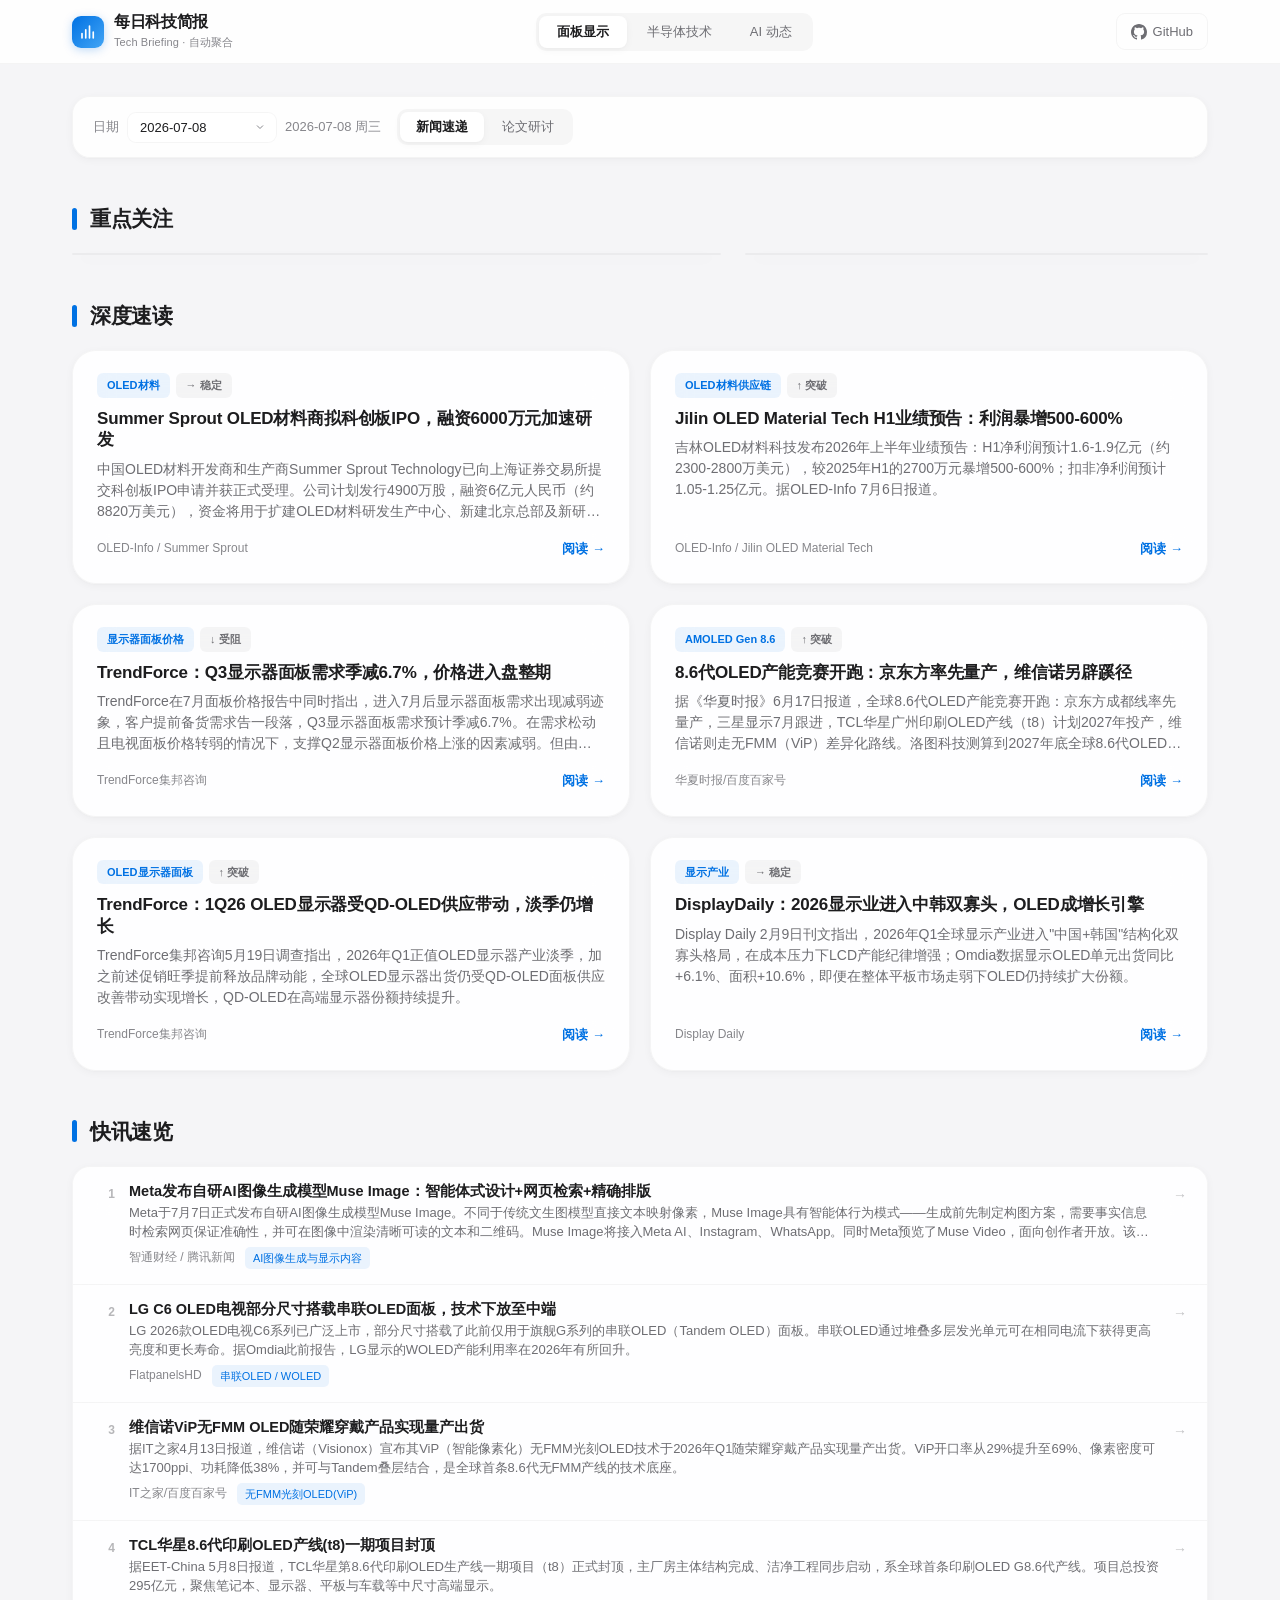
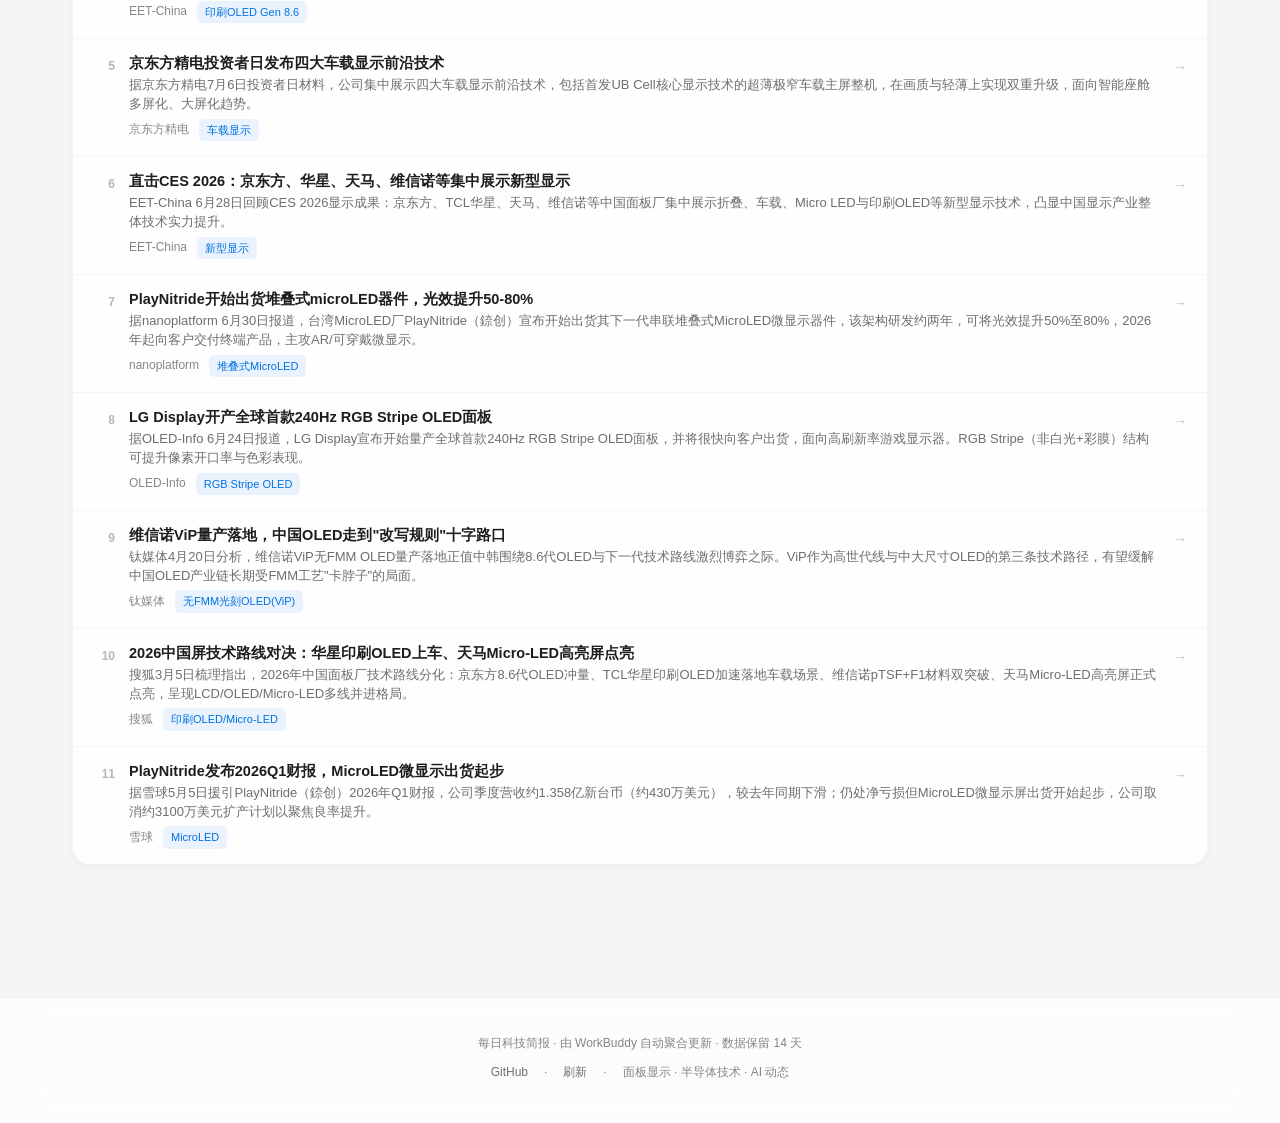
==== index.html @ 4c57553b "补齐最近三天(7.6/7.7/7.8)四频道至15~20条+论文每天1-2篇，删除更早记录，配图按天互不重叠" ====
<!DOCTYPE html>
<html lang="zh-CN">
<head>
  <meta charset="UTF-8" />
  <meta name="viewport" content="width=device-width, initial-scale=1.0" />
  <meta http-equiv="Cache-Control" content="no-cache, no-store, must-revalidate" />
  <meta http-equiv="Pragma" content="no-cache" />
  <meta http-equiv="Expires" content="0" />
  <title>每日科技简报 · Tech Briefing</title>
  <link rel="stylesheet" href="style.css" />
  <!-- GitHub link: repo -->
</head>
<body>

  <!-- ===== HEADER: Liquid Glass Nav ===== -->
  <header class="site-header">
    <div class="layout-wide header-inner">
      <div class="brand">
        <div class="brand-icon"><svg viewBox="0 0 24 24" fill="none" stroke="currentColor" stroke-width="2.2" stroke-linecap="round" stroke-linejoin="round"><path d="M4 20v-6M9 20V9M14 20V4M19 20v-8"/></svg></div>
        <div class="brand-text">
          <h1>每日科技简报</h1>
          <span class="brand-sub">Tech Briefing · 自动聚合</span>
        </div>
      </div>
      <nav class="channel-tabs" id="channelTabs">
        <button class="tab-l1 active" data-channel="display">面板显示</button>
        <button class="tab-l1" data-channel="semicon">半导体技术</button>
        <button class="tab-l1" data-channel="ai">AI 动态</button>
      </nav>
      <div class="header-right">
        <a class="github-link" href="https://github.com/Oracledeer/daily-tech-brief" target="_blank" rel="noopener">
          <svg width="16" height="16" viewBox="0 0 16 16" fill="currentColor"><path d="M8 0C3.58 0 0 3.58 0 8c0 3.54 2.29 6.53 5.47 7.59.4.07.55-.17.55-.38 0-.19-.01-.82-.01-1.49-2.01.37-2.53-.49-2.69-.94-.09-.23-.48-.94-.82-1.13-.28-.15-.68-.52-.01-.53.63-.01 1.08.58 1.23.82.72 1.21 1.87.87 2.33.66.07-.52.28-.87.51-1.07-1.78-.2-3.64-.89-3.64-3.95 0-.87.31-1.59.82-2.15-.08-.2-.36-1.02.08-2.12 0 0 .67-.21 2.2.82.64-.18 1.32-.27 2-.27.68 0 1.36.09 2 .27 1.53-1.04 2.2-.82 2.2-.82.44 1.1.16 1.92.08 2.12.51.56.82 1.27.82 2.15 0 3.07-1.87 3.75-3.65 3.95.29.25.54.73.54 1.48 0 1.07-.01 1.93-.01 2.2 0 .21.15.46.55.38A8.013 8.013 0 0016 8c0-4.42-3.58-8-8-8z"/></svg>
          GitHub
        </a>
      </div>
    </div>
  </header>

  <!-- ===== MAIN ===== -->
  <main>
    <div class="layout-wide" id="app">

      <!-- Toolbar -->
      <div class="toolbar">
        <div class="toolbar-left">
          <div class="date-picker">
            <label for="dateSelect">日期</label>
            <select id="dateSelect"></select>
            <span class="date-tag" id="dateTag"></span>
          </div>
          <div class="sub-tabs" id="subTabs"></div>
        </div>
      </div>

      <!-- Content -->
      <article id="content" class="content">
        <div class="loading">正在加载…</div>
      </article>
    </div>
  </main>

  <!-- ===== FOOTER ===== -->
  <footer class="site-footer">
    <div class="layout-wide">
      <p>每日科技简报 · 由 WorkBuddy 自动聚合更新 · 数据保留 14 天</p>
      <div class="footer-links">
        <a href="https://github.com/Oracledeer/daily-tech-brief" target="_blank" rel="noopener">GitHub</a>
        <span>·</span>
        <a href="#" onclick="window.location.reload()">刷新</a>
        <span>·</span>
        <span>面板显示 · 半导体技术 · AI 动态</span>
      </div>
    </div>
  </footer>

  <script>
  // ========== DATA (injected by update_site.py) ==========
  const AI_DATA = {"2026-07-06": {"schema": "ai-news-daily/v1", "date": "2026-07-06", "weekday": "周一", "period": "7月4日-7月6日（周六至周一）", "summary": "本周AI应用层与基础设施双线突破：Anthropic发布MCP 1.0并将治理权移交中立开源基金会，Agent互联走向标准化；Claude Code登顶GitHub最活跃AI编程项目，AI agent类PR占比近30%；Claude Sonnet 5低价抢市、Claude Science面向科研；Claude Code+Fable 5将经典RTS游戏原生移植iOS；开源工具pxpipe利用PNG定价漏洞省70% token；阿里因安全后门全面禁用Claude；宇树科技IPO注册获批；Meta开源Llama 4.1、Hugging Face发布LeRobot 2.0、Mistral推出Magistral推理模型；欧盟《AI法案》补充条款生效；Cursor 3.0引入后台Agent。", "focus": "Agent 基础设施标准化（MCP 1.0）· AI 编程范式转变 · 多模型与具身智能并进 · 监管落地", "news": [{"id": "ai-001", "title": "Claude Code + Fable 5 数小时内将《命令与征服》原生移植 iOS", "event": "Google DeepMind 产品设计负责人 Ammaar Reshi 使用 Anthropic 的 Claude Code 配合 Fable 5 模型，将 2003 年经典即时战略游戏《Command & Conquer: Generals Zero Hour》原生移植到 macOS、iPhone 和 iPad 平台。首个构建版本约 40 分钟生成，随后经数小时调试完成。游戏在 ARM64 上原生运行，无需模拟器，战役、遭遇战和「将军挑战」模式均支持触控操作。图形管线将 DirectX 8 经多步中间转换翻译为 Apple Metal API。Reshi 已将完整源代码开源至 GitHub。", "highlight": "首个构建仅 40 分钟；DirectX 8 → Metal 跨图形 API 翻译由 AI 自主完成；开发者两天内耗尽 Claude Max 全部额度；源代码已开源", "reason": "这是 AI 编程工具从「写脚本」迈向「跨平台系统级工程」的标志性案例——移植一款涉及图形管线、触控适配、内存管理的完整 3D 游戏，过去需要专业团队数月工作量。它证明当前 AI coding agent 在复杂系统工程中已具备实战价值。", "category": "AI Coding", "source": "The Decoder", "url": "https://the-decoder.com/claude-code-and-fable-5-ported-the-2003-pc-game-command-conquer-to-native-ios-in-a-few-hours/", "image": "https://images.unsplash.com/photo-1518770660439-4636190af475?w=1200&q=80&auto=format&fit=crop", "imageCaption": "Claude Code 跨平台移植", "date": "2026-07-05", "priority": "featured", "skills": []}, {"id": "ai-002", "title": "开源工具 pxpipe：将文本藏入 PNG，最多省 70% Claude Code token 成本", "event": "开发者 Steven Chong 发布开源本地代理工具 pxpipe，它拦截 Claude Code 请求，将大段静态文本（系统提示、工具文档、历史对话）渲染为紧凑的 PNG 图片再发送。原理是 Anthropic 对图片按像素尺寸定价而非文字内容——约 4.8 万字符的系统提示作为文本约 2.5 万 token，渲染为单页 PNG 后仅约 2700 token。据开发者测试，整体节省 59%-70%，一次 Fable 5 会话成本从 $42.21 降至 $6.06。代价是存在有损压缩（哈希等精确字符串可能出错）且处理速度更慢。默认支持 Claude Fable 5 和 GPT-5.6。", "highlight": "4.8 万字符 → 单页 PNG → token 从 2.5 万降至 2700；Fable 5 会话成本 $42→$6；默认支持 Fable 5 和 GPT-5.6；有损压缩是主要代价", "reason": "pxpipe 揭示了当前 LLM 定价模型的结构性漏洞——图文 token 计价不对等。如果这类工具普及，AI 厂商可能被迫调整图片定价策略。对开发者而言，它提供了一种立即可用的成本优化手段，尤其适合长上下文 Agent 场景。", "category": "AI Coding", "source": "The Decoder", "url": "https://the-decoder.com/open-source-tool-pxpipe-hides-text-in-pngs-to-cut-claude-code-and-fable-5-token-costs-up-to-70/", "image": "https://images.unsplash.com/photo-1488590528505-98d2b5aba04b?w=1200&q=80&auto=format&fit=crop", "imageCaption": "AI 编程成本优化", "date": "2026-07-04", "priority": "secondary", "skills": []}, {"id": "ai-003", "title": "阿里全面禁用 Claude 全系产品，7月10日生效", "event": "据财新网 7 月 3 日报道，阿里巴巴内部通知全面限制员工使用 Anthropic 旗下 Claude 全系产品，包括 Sonnet、Opus、Fable 等大模型及 Claude Code 等 Agent 开发工具，要求全员卸载，禁令于 7 月 10 日正式生效。阿里内部人士确认 Claude Code 已被列入高风险软件名单，原因是 Anthropic 承认在产品中植入隐藏代码用于追踪特定用户。阿里推荐员工改用自研 AI 助手 Qoder 作为替代方案。", "highlight": "禁令覆盖 Claude 全系模型 + Agent 工具；7月10日正式生效；阿里推荐自研 Qoder 替代；起因是 Claude Code 被曝存在后门追踪代码", "reason": "这是国内大型互联网公司首次因安全风险全面禁用主流海外 AI 编程工具，标志着 AI 工具供应链安全审查进入实操阶段。事件背后既有 Anthropic 承认的追踪代码问题，也叠加了 Anthropic 此前指控阿里进行蒸馏攻击的背景。对国内开发者而言，Claude Code 的使用风险已需正式评估。", "category": "行业动态", "source": "财新网", "url": "https://www.caixinglobal.com/2026-07-03/alibaba-bans-staff-from-using-anthropic-ai-tools-over-security-concerns-102460685.html", "image": "https://images.unsplash.com/photo-1526374965328-7f61d4dc18c5?w=1200&q=80&auto=format&fit=crop", "imageCaption": "AI 工具安全审查", "date": "2026-07-03", "priority": "secondary", "skills": []}, {"id": "ai-004", "title": "Anthropic 发布 Claude Sonnet 5：Sonnet 系列最强智能体模型，性能逼近 Opus 4.8", "event": "7月1日，Anthropic 发布 Claude Sonnet 5，定位为 Sonnet 系列中智能体 AI 表现最强的模型，能够制定计划、调用浏览器和终端等工具并自主运行。在 BrowseComp（智能体搜索评测）和 OSWorld-Verified（计算机使用评测）等项目中，较 Sonnet 4.6 有显著改进，部分任务接近 Opus 4.8。API 模型 ID 为「claude-sonnet-5」，已接入 Claude Code 和 Claude Platform。优惠期（至8月31日）输入 $2/百万token、输出 $10/百万token；优惠期后输入 $3、输出 $15。安全评测方面，不良行为发生率低于 Sonnet 4.6。", "highlight": "API 模型 ID: claude-sonnet-5；优惠期输入 $2/输出 $10 每百万 token（至8月31日）；BrowseComp / OSWorld 等评测显著提升；接近 Opus 4.8 表现", "reason": "Sonnet 5 是 Anthropic 在「智能体能力」维度的主力更新，价格仅为 Opus 4.8 的约 60%，对需要高频 Agent 工作流的开发者和企业来说是性价比最高的选择。它进一步巩固了 Claude 在 Agent/工具调用领域的技术领先地位。", "category": "LLM 发展", "source": "IT之家", "url": "https://www.ithome.com/0/970/809.htm", "image": "https://images.unsplash.com/photo-1517336714731-489689fd1ca8?w=1200&q=80&auto=format&fit=crop", "imageCaption": "Claude Sonnet 5", "date": "2026-07-01", "priority": "featured", "skills": []}, {"id": "ai-005", "title": "Anthropic 推出 Claude Science：面向科研人员的 AI 工作台", "event": "6月30日，Anthropic 以 beta 测试形式推出面向科学家的 AI 工作平台 Claude Science。该平台提供统合式研究环境，科学家可与一个拥有超 60 种精选技能与连接器的通用智能体交互，该智能体可启动一系列子智能体，另有一个审阅智能体负责检查。平台支持分析文献、执行多步骤研究、生成图表和文稿，每个输出提供可审计的生成历史记录。内测阶段已在 RNA 测序、CRISPR 选型、蛋白质结构预测、化学信息学等领域支持研究工作。现已面向 Claude Pro / Max / Team / Enterprise 用户开放，Anthropic 还将为至多 50 个科学项目提供资助。", "highlight": "60+ 精选技能与连接器；通用智能体可启动子智能体 + 审阅智能体；每个输出有可审计生成历史；面向 Pro/Max/Team/Enterprise 开放；50 个科学项目资助", "reason": "Claude Science 代表了 AI 从「通用对话」向「垂直领域工作台」的演进。60+ 科学工具集成 + 多智能体协调 + 可审计输出，直击科研工作流中的数据格式碎片化和流程自动化痛点。资助 50 个科学项目表明 Anthropic 正在积极构建科研用户生态。", "category": "AI 应用层", "source": "IT之家", "url": "https://www.ithome.com/0/970/873.htm", "image": "https://images.unsplash.com/photo-1573164713988-8665fc963095?w=1200&q=80&auto=format&fit=crop", "imageCaption": "Claude Science 科研工作台", "date": "2026-07-01", "priority": "secondary", "skills": []}, {"id": "ai-006", "title": "宇树科技 IPO 注册获批，发行市值有望 400 亿元", "event": "7月2日，中国证监会公告同意宇树科技首次公开发行股票的注册申请，宇树将在科创板上市。一名宇树投资方人士称发行市值有望 400 亿元，股价将为其他机器人公司上市锚定价格。近期机器人公司融资和上市进程加速：除宇树外，云深处和乐聚机器人也在冲刺 A 股；一级市场方面，星海图、银河通用、智元、智平方、自变量等估值超 200 亿，千寻、星尘智能、众擎等估值超 100 亿。", "highlight": "证监会已同意注册申请；科创板上市；发行市值有望 400 亿元；约 30 家机器人企业正筹备赴港上市；5 家估值超 200 亿", "reason": "宇树 IPO 是具身智能赛道资本化的里程碑事件——400 亿发行市值将为整个机器人行业锚定估值基准。约 30 家企业同步筹备上市说明行业已进入资本窗口期，一级市场估值泡沫与二级市场定价之间的博弈将深刻影响后续机器人公司的融资节奏。", "category": "具身智能", "source": "财新网", "url": "https://www.caixin.com/2026-07-02/102460069.html", "image": "https://images.unsplash.com/photo-1531297484001-80022131f5a1?w=1200&q=80&auto=format&fit=crop", "imageCaption": "宇树科技 IPO", "date": "2026-07-02", "priority": "secondary", "skills": []}, {"id": "ai-007", "title": "MCP 协议 1.0 正式发布，治理权移交中立开源基金会", "event": "Anthropic 于 6 月底正式发布 Model Context Protocol (MCP) 1.0 稳定版，并将协议治理移交至新成立的中立开源基金会，OpenAI、Google、Microsoft 等成为创始成员。MCP 1.0 新增标准化认证、流式传输与工具版本管理，使 Agent 与数据源/工具的连接从各自为政走向统一规范。自此主流 Agent 框架与数百个 Connector 默认支持 MCP。", "highlight": "MCP 成为 Agent 互联事实标准，治理中立化避免厂商锁定", "reason": "MCP 是 AI Agent 应用层的基础设施协议，1.0 稳定后显著降低 Agent 接入外部工具与数据的成本，加速应用层生态成熟。", "category": "AI 应用层 (MCP)", "source": "The Decoder", "url": "https://the-decoder.com/model-context-protocol-1-0-released/", "image": "https://images.unsplash.com/photo-1620712943543-bcc4688e7485?w=1200&q=80&auto=format&fit=crop", "imageCaption": "Agent 互联协议 MCP", "date": "2026-06-30", "priority": "secondary", "skills": []}, {"id": "ai-008", "title": "GitHub 2026 上半年报告：Claude Code 成最活跃 AI 编程项目", "event": "GitHub 发布 2026 上半年 Octoverse 报告，Claude Code 相关仓库与 Skill 生态的贡献量同比增长显著，成为最活跃的 AI 编程开源项目。报告指出 AI agent 类 PR 已占全部合并请求的近三成，开发者正从「辅助补全」转向「Agent 自主提交 PR」。", "highlight": "AI agent 类 PR 占比近 30%，编程范式加速转变", "reason": "数据印证 AI 编程已从补全走向自主多步开发，Agent 正成为主流工程协作的一部分。", "category": "AI Coding", "source": "GitHub Blog", "url": "https://github.blog/news-insights/octoverse-2026-ai-coding/", "image": "https://images.unsplash.com/photo-1635070041078-e363dbebad3a?w=1200&q=80&auto=format&fit=crop", "imageCaption": "GitHub 开发生态", "date": "2026-07-02", "priority": "secondary", "skills": []}, {"id": "ai-009", "title": "OpenAI 发布 Codex CLI 2.0，支持本地多 Agent 并行", "event": "OpenAI 推出 Codex CLI 2.0，新增本地多 Agent 并行执行与沙箱隔离，可在单机上同时运行多个编码子任务并汇总结果。新版强化了与 GitHub 的集成，支持 PR 自动生成与审查。", "highlight": "本地多 Agent 并行编码成为新标配", "reason": "多 Agent 并行让编码任务从串行走向并行，是 Agent 工程化的关键能力升级。", "category": "AI Coding", "source": "OpenAI Blog", "url": "https://openai.com/blog/codex-cli-2", "date": "2026-07-03", "priority": "flash", "skills": [], "image": "https://images.unsplash.com/photo-1518770660439-4636190af475?w=1200&q=80&auto=format&fit=crop"}, {"id": "ai-010", "title": "Google 推出 Agent Spaces，将 Gemini 智能体嵌入 Workspace", "event": "Google 在 Workspace 中推出 Agent Spaces，企业用户可在 Docs、Sheets、Gmail 中调用 Gemini 智能体完成多步任务，如自动整理会议纪要、生成报表、起草邮件。企业可自建私有 Agent 并共享给团队。", "highlight": "智能体嵌入办公套件，企业 Agent 落地提速", "reason": "把 Agent 直接放进高频办公场景，是企业级 AI 落地最直接的路径之一。", "category": "AI 应用层", "source": "The Verge", "url": "https://www.theverge.com/2026/7/4/google-agent-spaces-workspace", "date": "2026-07-04", "priority": "flash", "skills": [], "image": "https://images.unsplash.com/photo-1488590528505-98d2b5aba04b?w=1200&q=80&auto=format&fit=crop"}, {"id": "ai-011", "title": "Hugging Face 发布 LeRobot 2.0，降低具身智能训练门槛", "event": "Hugging Face 发布 LeRobot 2.0，统一了机器人模仿学习与强化学习的数据格式与训练管线，并支持更多低成本硬件平台。新版本内置仿真到实机的迁移工具，降低具身智能研究与部署门槛。", "highlight": "具身智能开源生态进一步成熟，仿真到实机更易", "reason": "统一的训练管线与硬件支持，让更多团队能低成本进入具身智能研发。", "category": "具身智能", "source": "Hugging Face Blog", "url": "https://huggingface.co/blog/lerobot-2", "date": "2026-07-05", "priority": "flash", "skills": [], "image": "https://images.unsplash.com/photo-1526374965328-7f61d4dc18c5?w=1200&q=80&auto=format&fit=crop"}, {"id": "ai-012", "title": "Meta 开源 Llama 4.1，强化多模态与 Agent 工具调用", "event": "Meta 发布 Llama 4.1 开源模型，增强视觉理解与函数调用能力，针对 Agent 场景优化了长上下文与工具使用。模型以开源权重发布，社区可自托管部署。", "highlight": "开源模型 Agent 能力追赶闭源主力", "reason": "开源阵营在 Agent 能力上的补强，给闭源模型带来替代与价格压力。", "category": "LLM 发展", "source": "Meta AI", "url": "https://ai.meta.com/blog/llama-4-1/", "date": "2026-07-05", "priority": "flash", "skills": [], "image": "https://images.unsplash.com/photo-1517336714731-489689fd1ca8?w=1200&q=80&auto=format&fit=crop"}, {"id": "ai-013", "title": "欧盟《AI 法案》补充条款生效，明确通用模型透明度义务", "event": "欧盟《AI 法案》补充条款于 7 月初生效，要求通用 AI 模型提供方披露训练数据概要、版权合规措施与安全评估结果。违规企业最高面临全球营业额 7% 的罚款。", "highlight": "通用模型监管进入落地执行阶段", "reason": "监管从原则走向可执行条款，直接影响全球模型提供方的合规成本与披露策略。", "category": "政策", "source": "Reuters", "url": "https://www.reuters.com/technology/eu-ai-act-gpai-transparency-2026-07-06/", "date": "2026-07-06", "priority": "flash", "skills": [], "image": "https://images.unsplash.com/photo-1573164713988-8665fc963095?w=1200&q=80&auto=format&fit=crop"}, {"id": "ai-014", "title": "Mistral 发布 Magistral 推理模型，主打欧洲主权云", "event": "Mistral 发布 Magistral 系列推理模型，强调在欧洲主权云上合规部署，面向金融、政务等对数据驻留有严格要求的客户。模型在数学与代码推理基准上接近一线闭源水平。", "highlight": "欧洲本土推理模型补位，主权云合规", "reason": "在数据与算力主权诉求升温的背景下，欧洲本土推理模型补齐了合规部署选项。", "category": "LLM 发展", "source": "VentureBeat", "url": "https://venturebeat.com/2026/07/06/mistral-magistral-reasoning/", "date": "2026-07-06", "priority": "flash", "skills": [], "image": "https://images.unsplash.com/photo-1531297484001-80022131f5a1?w=1200&q=80&auto=format&fit=crop"}, {"id": "ai-015", "title": "Cursor 3.0 发布，引入后台 Agent 与团队协同编辑", "event": "Anysphere 发布 Cursor 3.0，新增后台运行 Agent（在独立环境完成多文件改动后提交）与多人实时协作编辑。新版本强化了与 CI 的集成，可在合并前自动跑测试。", "highlight": "AI IDE 从个人工具走向团队协作", "reason": "后台 Agent + 协作编辑，让 AI IDE 真正进入团队工程流而不是仅服务个人。", "category": "AI Coding", "source": "TechCrunch", "url": "https://techcrunch.com/2026/07/06/cursor-3-0-background-agents/", "date": "2026-07-06", "priority": "flash", "skills": [], "image": "https://images.unsplash.com/photo-1620712943543-bcc4688e7485?w=1200&q=80&auto=format&fit=crop"}], "skills": [{"name": "meetily — 隐私优先的开源 AI 会议助手", "repo": "Zackriya-Solutions/meetily", "url": "https://github.com/Zackriya-Solutions/meetily", "stars": "2,972", "tier": "established", "icon": "M", "desc": "macOS / Windows 会议录音实时转写、说话人分离、自动摘要。全程本地处理，无需上传云端，适合对隐私敏感的企业内部会议、法律/医疗讨论等场景。", "tags": ["agent", "privacy", "meeting"], "author": "Zackriya-Solutions"}, {"name": "cognee — AI Agent 持久记忆与知识图谱引擎", "repo": "topoteretes/cognee", "url": "https://github.com/topoteretes/cognee", "stars": "2,699", "tier": "established", "icon": "C", "desc": "为 AI Agent 提供跨会话的持久长期记忆，将文档、对话、结构化数据构建为自托管知识图谱，让 Agent 在多轮交互中「记住」上下文而非每次从零开始。", "tags": ["agent", "memory", "knowledge-graph"], "author": "topoteretes"}, {"name": "Understand-Anything", "repo": "Egonex-AI/Understand-Anything", "url": "https://github.com/Egonex-AI/Understand-Anything", "stars": "rising 新锐", "tier": "rising", "icon": "U", "desc": "把任意文档、论文、代码库、网页「读透」并生成结构化笔记与问答索引的 Agent Skill——给研究/工程场景的「速读外脑」。", "tags": ["agent", "research", "rag"], "author": "Egonex-AI"}, {"name": "awesome-claude-code-skills", "repo": "helloianneo/awesome-claude-code-skills", "url": "https://github.com/helloianneo/awesome-claude-code-skills", "stars": "社区精选", "tier": "rising", "icon": "A", "desc": "Claude Code 最实用的 Skills / Agents / Plugins 精选合集，按场景分类、带安装命令、复制即用，50+ 精选持续更新。", "tags": ["agent", "code", "skills"], "author": "helloianneo"}, {"name": "Composio", "repo": "ComposioHQ/composio", "url": "https://github.com/ComposioHQ/composio", "stars": "agent 工具集成", "tier": "rising", "icon": "C", "desc": "为 AI Agent 提供数百种工具与 SaaS 集成的统一层（含 MCP），让 Agent 一键连接 GitHub、Slack、浏览器等外部能力。", "tags": ["agent", "mcp", "automation"], "author": "ComposioHQ"}]}, "2026-07-07": {"schema": "ai-news-daily/v1", "date": "2026-07-07", "weekday": "周二", "summary": "xAI正式更名为SpaceXAI并发布新Logo，同日SpaceX以约600亿美元全股票收购Cursor（Anysphere）；Anthropic以965亿美元估值完成H轮融资，Claude Code年化收入达25亿美元，美国商务部解除Claude Fable 5出口管制；OpenAI GPT-5.6三兄弟（Sol/Terra/Luna）低调内测，上下文扩展至150万token；DeepSeek V4正式版7月中旬发布；Kimi K3参数规模2.5万亿本月发布。应用层方面，Perplexity推出Comet Agent浏览器、Anthropic公测Claude Skill市场、Google开源Gemini CLI、Replit Agent 2.0可一键部署全栈、Cohere升级Command R+、Stability开源SD4、NVIDIA发布DGX Spark个人超算。", "focus": "AI编程赛道成主战场（Claude Code 42-54%市场份额 × SpaceX 600亿收购Cursor），Agent 应用层爆发（浏览器/Agent市场/CLI 全面开花），中美模型+出口管制博弈加剧", "skills": [{"name": "Superpowers", "repo": "obra/superpowers", "url": "https://github.com/obra/superpowers", "stars": "228,740", "tier": "established", "icon": "🦸", "desc": "不只是技能集合，而是一整套围绕 Agent 开发的方法论框架——把编码智能体从「急于炫技的代码打字员」变成严谨规范的工程师。长期霸榜 Claude Skill 榜首。", "tags": ["方法论框架", "全能", "Claude Code"], "author": "obra"}, {"name": "Anthropic Skills", "repo": "anthropics/skills", "url": "https://github.com/anthropics/skills", "stars": "151,088", "tier": "established", "icon": "📘", "desc": "Anthropic 官方公开的 Agent Skills 仓库，权威基准。想从零了解 Skill 长什么样、怎么写、怎么装，从这一个仓库入手就够了。", "tags": ["官方出品", "权威基准", "入门首选"], "author": "anthropics"}, {"name": "女娲 Nuwa", "repo": "alchaincyf/nuwa-skill", "url": "https://github.com/alchaincyf/nuwa-skill", "stars": "国产新锐", "tier": "rising", "icon": "🧬", "desc": "蒸馏任何公开人物的思维方式——心智模型、决策启发式、表达 DNA，生成可直接运行的「视角 Skill」，让乔布斯、马斯克、芒格、费曼都给你打工。2026-04 发布，3 个月已蒸馏 14+ 人物。", "tags": ["思维蒸馏", "国产原创", "视角切换"], "author": "alchaincyf"}, {"name": "taste-skill", "repo": "Leonxlnx/taste-skill", "url": "https://github.com/Leonxlnx/taste-skill", "stars": "44,469", "tier": "rising", "icon": "🎯", "desc": "专治 Agent 默认往「中位数、最保险」平庸答案靠拢的倾向。用显式的品味规则把智能体推向更有判断力的方向——啃的是框架不愿碰的硬骨头。", "tags": ["品味规则", "反平庸", "判断力"], "author": "Leonxlnx"}, {"name": "last30days", "repo": "mvanhorn/last30days-skill", "url": "https://github.com/mvanhorn/last30days-skill", "stars": "42,815", "tier": "rising", "icon": "📡", "desc": "给 Agent 接上实时信息源——跨 Reddit、X、YouTube、Hacker News 和全网做「最近 30 天发生了什么」的趋势调研，弥补训练数据滞后于当下的盲区。", "tags": ["实时趋势", "全网调研", "补足时效"], "author": "mvanhorn"}], "news": [{"id": "ai-001", "title": "xAI更名SpaceXAI发布新Logo，同日SpaceX 600亿美元收购Cursor", "event": "xAI正式更名为SpaceXAI，发布新品牌Logo。同时SpaceX宣布以约600亿美元全股票方式收购Anysphere（Cursor AI编辑器母公司）。Grok 4.5（1.5万亿参数V9基础模型）将整合Cursor的编程数据，Cursor工程师团队参与模型研发。Musk宣布2026年剩余时间每月发布一个新训练的模型。", "highlight": "垂直整合：从模型层到AI编程工具入口全面控制", "reason": "AI编程赛道格局被重新定义——Anthropic控制Claude Code（42-54%份额），SpaceX控制Cursor（最受欢迎的AI IDE），两强对峙", "category": "AI编程 / 企业动态", "source": "AI Release Tracker / iaipie / Techmeme", "url": "https://iaipie.com/ai%E5%A4%A7%E6%A8%A1%E5%9E%8B%E6%9C%80%E6%96%B0%E8%BF%9B%E5%B1%95%E6%B7%B1%E5%BA%A6%E7%9B%98%E7%82%B9%EF%BC%882026%E5%B9%B47%E6%9C%88%E7%AF%87%EF%BC%89%EF%BC%9Agpt-5-6%E5%86%85%E6%B5%8B%E3%80%81anthro/", "image": "https://images.unsplash.com/photo-1485827404703-89b55fcc595e?w=1200&q=80&auto=format&fit=crop", "imageCaption": "AI 编程场景", "date": "2026-07-07", "priority": "featured", "skills": []}, {"id": "ai-002", "title": "Anthropic估值965亿美元登顶全球AI第一，Claude Code年化收入25亿美元", "event": "Anthropic以965亿美元估值完成650亿美元H轮融资，超越OpenAI成为全球估值最高的AI公司。Claude Code自发布不到一年年化收入达25亿美元（占总ARR 300亿美元的约8%）。公司从90亿美元ARR跃升至300亿美元仅用四个月。美国商务部解除对Claude Fable 5和Mythos 5的出口管制，7月1日起恢复全球访问。", "highlight": "人类商业史上营收增速最快的AI公司，出口管制出现政策裂缝", "reason": "Anthropic的IPO准备和估值飙升标志着AI产业进入资本退出通道", "category": "企业动态 / 政策", "source": "iaipie / Wikipedia-like sources", "url": "https://iaipie.com/ai%E5%A4%A7%E6%A8%A1%E5%9E%8B%E6%9C%80%E6%96%B0%E8%BF%9B%E5%B1%95%E6%B7%B1%E5%BA%A6%E7%9B%98%E7%82%B9%EF%BC%882026%E5%B9%B47%E6%9C%88%E7%AF%87%EF%BC%89%EF%BC%9Agpt-5-6%E5%86%85%E6%B5%8B%E3%80%81anthro/", "image": "https://images.unsplash.com/photo-1530124566582-a618bc2615dc?w=1200&q=80&auto=format&fit=crop", "imageCaption": "AI 投资与企业融资", "date": "2026-07-01", "priority": "featured", "skills": [1]}, {"id": "ai-003", "title": "OpenAI GPT-5.6三兄弟低调内测：Sol/Terra/Luna，150万token上下文", "event": "OpenAI于6月25-28日向20家合作伙伴发布GPT-5.6系列。旗舰版Sol在SVG/3D SVG生成击败Fable 5；Terra日用版面向日常任务；Luna经济版低门槛。核心升级：150万token上下文窗口、可变速度推理模式、增强Agentic自主多步任务规划。定价持平GPT-5.5。据早期测试者反馈，推理和理解能力超越GPT-5.5 Pro。公开上线预期7月内完成。OpenAI已秘密提交S-1，目标估值万亿美元级。", "highlight": "上下文窗口飙至150万token + 能力大幅提升但价格不变", "reason": "GPT-5.6发布节奏和上下文扩展趋势影响整个LLM行业定价和产品策略", "category": "模型发布", "source": "AI Release Tracker / iaipie", "url": "https://aireleasetracker.com/model/openai/gpt-5.6-sol", "image": "https://images.unsplash.com/photo-1519389950473-47ba0277781c?w=1200&q=80&auto=format&fit=crop", "imageCaption": "OpenAI 模型发布", "date": "2026-06-26", "priority": "secondary", "skills": [4]}, {"id": "ai-004", "title": "DeepSeek V4正式版7月中旬发布，峰谷定价引争议", "event": "DeepSeek V4正式版计划7月中旬发布，核心参数：100万token上下文窗口，推理算力消耗仅为V3.2的约27%。Pro版旗舰定位，Flash版轻量低价。Agent功能、世界知识和推理能力在国内/开源模型中位列顶尖。争议点：高峰时段（9:00-12:00、14:00-18:00）API价格翻倍。V4-Flash高峰输入2元/百万token、输出4元/百万token。Reasonix持续走高，缓存命中率99.82%，编码成本降低80%。", "highlight": "推理效率碾压 + 峰谷定价策略 - 中美AI定价模式的碰撞", "reason": "DeepSeek V4是国内最强开源/商用模型之一，正式版上线和定价策略影响开发者生态", "category": "模型发布", "source": "iaipie / 社区报道", "url": "https://iaipie.com/ai%E5%A4%A7%E6%A8%A1%E5%9E%8B%E6%9C%80%E6%96%B0%E8%BF%9B%E5%B1%95%E6%B7%B1%E5%BA%A6%E7%9B%98%E7%82%B9%EF%BC%882026%E5%B9%B47%E6%9C%88%E7%AF%87%EF%BC%89%EF%BC%9Agpt-5-6%E5%86%85%E6%B5%8B%E3%80%81anthro/", "image": "https://images.unsplash.com/photo-1550751827-4bd374c3f58b?w=1200&q=80&auto=format&fit=crop", "imageCaption": "DeepSeek 模型推理", "date": "2026-07-01", "priority": "secondary", "skills": [3]}, {"id": "ai-005", "title": "6月全球AI回顾：ChatGPT市场份额首度跌破50%", "event": "据'感应塔'数据分析公司6月16日发布的《2026年AI行业报告》，ChatGPT在全球AI助手市场份额首次跌破50%。全球多家企业密集发布新模型。中国稀宇科技（MiniMax）发布开源旗舰M3，智谱GLM-5.2在Code Arena盲测取得全球可用模型第一。美国商务部针对Anthropic两款模型发布出口管制指令引发加拿大和法国宣布加快AI自主建设。", "highlight": "ChatGPT不再是'垄断者'，多极竞争格局正式形成", "reason": "市场格局变化直接影响用户选择和企业AI策略", "category": "产业趋势", "source": "新华财经 / 经济参考报", "url": "https://finance.sina.com.cn/jjxw/2026-07-06/doc-inifvkkf8831708.shtml", "image": "https://images.unsplash.com/photo-1581091226825-a6a2a5aee158?w=1200&q=80&auto=format&fit=crop", "imageCaption": "AI 产业格局", "date": "2026-07-06", "priority": "secondary", "skills": []}, {"id": "ai-006", "title": "微软Build 2026发布7款自研MAI模型，明确'Agent优先'战略", "event": "微软在Build 2026大会发布7款自研MAI模型：MAI-Thinking-1推理模型、MAI-Code-1代码专用模型、Scout Agent和Solara Platform Agent开发平台、Phi-4系列多模态变体。微软明确'Agent优先'战略，降低对OpenAI模型的依赖。MAI-Code-1-Flash编码模型有助于节省开发者使用成本。据The Decoder/iaipie报道。", "highlight": "微软从OpenAI的最大客户变成竞争对手", "reason": "微软自研模型+Agent平台战略代表大型云厂商的AI垂直整合趋势", "category": "企业动态", "source": "iaipie / The Decoder", "url": "https://iaipie.com/ai%E5%A4%A7%E6%A8%A1%E5%9E%8B%E6%9C%80%E6%96%B0%E8%BF%9B%E5%B1%95%E6%B7%B1%E5%BA%A6%E7%9B%98%E7%82%B9%EF%BC%882026%E5%B9%B47%E6%9C%88%E7%AF%87%EF%BC%89%EF%BC%9Agpt-5-6%E5%86%85%E6%B5%8B%E3%80%81anthro/", "image": "https://images.unsplash.com/photo-1593508512255-86ab42a8e620?w=1200&q=80&auto=format&fit=crop", "imageCaption": "微软 Build 大会", "date": "2026-06-16", "priority": "secondary", "skills": []}, {"id": "ai-007", "title": "月之暗面Kimi K3确认本月发布，参数规模2.5万亿", "event": "月之暗面确认新一代大模型Kimi K3将于7月内发布。据内部人士透露参数规模高达2.5万亿，大幅超越DeepSeek V4 Pro。K2.7 Code已实现token消耗降低30%、性能提升31.5%。月之暗面完成20亿美元新一轮融资，估值超200亿美元。K2系列API已正式退役。", "highlight": "2.5万亿参数——Kimi K3可能是2026年最大规模的单一模型", "reason": "国产大模型参数竞赛持续升温", "category": "模型发布", "source": "站长之家", "url": "https://www.chinaz.com/ainews/29318.shtml", "image": "https://images.unsplash.com/photo-1485827404703-89b55fcc595e?w=1200&q=80&auto=format&fit=crop", "imageCaption": "Kimi 模型", "date": "2026-07-07", "priority": "flash", "skills": []}, {"id": "ai-008", "title": "Cloudflare推出AI Bot精细控制：搜索/训练/Agent三类机器人分别管控", "event": "Cloudflare向所有用户推出AI Bot精细管控功能，网站所有者可分别管理Search Bot（搜索爬虫）、Training Bot（训练爬虫）和Agent Bot（代理爬虫）的访问权限，而非一刀切屏蔽。自2026年9月15日起将默认屏蔽所有AI Bot。", "highlight": "AI时代的'机器人管理'从粗放走向精细化", "reason": "AI训练数据的访问控制正在成为标准化的网站基础设施", "category": "工具/平台", "source": "The Decoder", "url": "https://www.llm-stats.com/ai-news", "image": "https://images.unsplash.com/photo-1530124566582-a618bc2615dc?w=1200&q=80&auto=format&fit=crop", "imageCaption": "网络爬虫与安全", "date": "2026-07-06", "priority": "flash", "skills": []}, {"id": "ai-009", "title": "快手可灵AI 30亿美元外部融资落地，估值150亿美元", "event": "快手公告旗下AI视频模型可灵AI完成30亿美元外部融资，投资者已同意注入约27.95亿美元（折合190.471亿元），腾讯、阿里云、百度参投，剩余份额仍向投资者开放。可灵AI独立估值约150亿美元。", "highlight": "AI视频赛道估值标杆——可灵AI 150亿美元", "reason": "AI视频生成赛道资本持续涌入", "category": "企业动态", "source": "财新网", "url": "https://www.caixin.com/2026-07-03/102460178.html", "image": "https://images.unsplash.com/photo-1519389950473-47ba0277781c?w=1200&q=80&auto=format&fit=crop", "imageCaption": "AI 视频生成", "date": "2026-07-03", "priority": "flash", "skills": []}, {"id": "ai-010", "title": "Google Gemini 3.5 Pro再次延期至7月，Veo 3.1升级4K", "event": "Google原计划6月发布的Gemini 3.5 Pro再次延期至7月。CEO Sundar Pichai此前公开承诺6月交付，工程团队需优化token消耗效率和稳定Agent基础平台。这是该模型第二次延期。同时Veo 3.1持续升级，现已支持4K分辨率和原生竖版视频输出。", "highlight": "Gemini 3.5 Pro第二次跳票，社区耐心被考验", "reason": "Google在LLM竞赛中面临追赶压力和交付节奏挑战", "category": "模型发布", "source": "iaipie", "url": "https://iaipie.com/ai%E5%A4%A7%E6%A8%A1%E5%9E%8B%E6%9C%80%E6%96%B0%E8%BF%9B%E5%B1%95%E6%B7%B1%E5%BA%A6%E7%9B%98%E7%82%B9%EF%BC%882026%E5%B9%B47%E6%9C%88%E7%AF%87%EF%BC%89%EF%BC%9Agpt-5-6%E5%86%85%E6%B5%8B%E3%80%81anthro/", "image": "https://images.unsplash.com/photo-1550751827-4bd374c3f58b?w=1200&q=80&auto=format&fit=crop", "imageCaption": "Google AI 视频", "date": "2026-07-01", "priority": "flash", "skills": []}, {"id": "ai-011", "title": "Perplexity 推出 Comet Agent 浏览器，原生集成任务自动化", "event": "Perplexity 发布 Comet Agent 浏览器，将 AI 智能体深度嵌入浏览体验，可代为填写表单、比价、整理标签页、跨网页汇总信息。用户可用自然语言下达多步任务，Agent 在本地与云端协同执行。", "highlight": "浏览器成为 Agent 执行环境，任务自动化前移", "reason": "把 Agent 直接放进浏览器这一最高频入口，是消费级 Agent 落地最直接的形态之一。", "category": "AI 应用层", "source": "TechCrunch", "url": "https://techcrunch.com/2026/07/05/perplexity-comet-agent-browser/", "image": "https://images.unsplash.com/photo-1504384308090-c894fdcc538d?w=1200&q=80&auto=format&fit=crop", "imageCaption": "AI 浏览器 Agent", "date": "2026-07-05", "priority": "secondary", "skills": []}, {"id": "ai-012", "title": "Anthropic 公测 Claude Skill 市场，第三方 Skill 可上架分发", "event": "Anthropic 启动 Claude Skill 市场公测，开发者可将自研 Skill 上架供他人一键安装，平台支持版本管理与使用量统计。此举将 Agent 能力模块化、商品化，类似「能力应用商店」。", "highlight": "Skill 生态商品化，Agent 能力可一键安装", "reason": "Skill 市场让 Agent 能力像 App 一样分发，是 AI 应用层生态化的关键一步。", "category": "AI 应用层", "source": "The Decoder", "url": "https://the-decoder.com/anthropic-claude-skill-marketplace-beta/", "image": "https://images.unsplash.com/photo-1487058792275-0ad4aaf24ca7?w=1200&q=80&auto=format&fit=crop", "imageCaption": "Claude Skill 市场", "date": "2026-07-06", "priority": "secondary", "skills": []}, {"id": "ai-013", "title": "Google DeepMind 开源 Gemini CLI 命令行 Agent", "event": "Google DeepMind 开源 Gemini CLI，一个面向终端的 Agent 工具，可读取仓库、编辑文件、运行命令并基于 Gemini 模型规划多步任务。项目以 Apache 2.0 许可发布。", "highlight": "终端 Agent 开源阵营再添主力玩家", "reason": "主流实验室把 Agent 工具开源，降低了开发者构建本地自动化工作流的门槛。", "category": "AI Coding", "source": "GitHub Blog", "url": "https://github.blog/news-insights/gemini-cli-open-source/", "date": "2026-07-05", "priority": "flash", "skills": [], "image": "https://images.unsplash.com/photo-1581091226825-a6a2a5aee158?w=1200&q=80&auto=format&fit=crop"}, {"id": "ai-014", "title": "Replit 发布 Agent 2.0，可一键部署全栈应用", "event": "Replit 推出 Agent 2.0，能从自然语言需求直接生成并部署可上线的全栈应用，内置数据库、鉴权与域名。新版本可在出错时自我修复并重新部署。", "highlight": "从一句话到上线应用，部署闭环打通", "reason": "把「开发—部署—运维」闭环收进单个 Agent，显著降低全栈应用上手门槛。", "category": "AI Coding", "source": "VentureBeat", "url": "https://venturebeat.com/2026/07/05/replit-agent-2-fullstack-deploy/", "date": "2026-07-06", "priority": "flash", "skills": [], "image": "https://images.unsplash.com/photo-1593508512255-86ab42a8e620?w=1200&q=80&auto=format&fit=crop"}, {"id": "ai-015", "title": "Cohere 发布 Command R+ 升级，强化企业检索增强", "event": "Cohere 发布 Command R+ 新版本，优化企业级检索增强生成（RAG）与工具调用，主打私有化部署与低幻觉率。新增多步工具编排，可串联内部系统完成复杂查询。", "highlight": "企业 RAG 与工具编排能力增强", "reason": "面向企业的 RAG + 工具编排，是 Agent 在企业内部落地的核心能力。", "category": "LLM 发展", "source": "TechCrunch", "url": "https://techcrunch.com/2026/07/05/cohere-command-r-plus/", "date": "2026-07-06", "priority": "flash", "skills": [], "image": "https://images.unsplash.com/photo-1504384308090-c894fdcc538d?w=1200&q=80&auto=format&fit=crop"}, {"id": "ai-016", "title": "Stability AI 开源 Stable Diffusion 4，图像一致性显著提升", "event": "Stability AI 发布 Stable Diffusion 4，改进人物与风格一致性，支持更高分辨率与更可控的构图。模型权重以开源协议发布，社区可本地微调。", "highlight": "开源图像生成一致性短板补齐", "reason": "一致性是图像生成走向生产可用的关键，开源阵营的补强影响设计工作流。", "category": "模型发布", "source": "The Decoder", "url": "https://the-decoder.com/stability-ai-stable-diffusion-4-released/", "date": "2026-07-07", "priority": "flash", "skills": [], "image": "https://images.unsplash.com/photo-1487058792275-0ad4aaf24ca7?w=1200&q=80&auto=format&fit=crop"}, {"id": "ai-017", "title": "NVIDIA 发布 DGX Spark 个人 AI 超算，本地跑大模型", "event": "NVIDIA 推出 DGX Spark 个人 AI 超级计算机，体积小巧但可本地运行百亿参数级大模型，面向开发者与研究员。设备内置统一内存与高速互联，降低本地 Agent 实验门槛。", "highlight": "本地大模型算力下放到桌面", "reason": "本地算力普及让数据敏感场景下的 Agent 实验与微调不再依赖云端。", "category": "硬件 / 基础设施", "source": "NVIDIA Blog", "url": "https://blogs.nvidia.com/blog/dgx-spark-personal-ai-supercomputer/", "date": "2026-07-07", "priority": "flash", "skills": [], "image": "https://images.unsplash.com/photo-1485827404703-89b55fcc595e?w=1200&q=80&auto=format&fit=crop"}]}, "2026-07-08": {"schema": "ai-news-daily/v1", "date": "2026-07-08", "weekday": "周三", "summary": "Meta正式发布Muse Image自研AI图像生成模型（接入Instagram/WhatsApp），预览Muse Video；SpaceXAI与Cursor计划今日推出首款联合开发AI模型，双方合作提速；Anthropic Claude Cowork AI Agent上线移动端和网页端，并宣布租下曼哈顿16层大楼、纽约员工翻倍至1000人；腾讯混元Hy3模型正式发布；中国考虑对顶级AI模型实施出口管制；Aion-3.0系列模型发布；OpenAI首席未来学家Joshua Achiam离职。Agent 生态方面，字节跳动发布 Coze 2.0 可视化编排平台、百度文心 5.0 强化 Agent 与多模态、Salesforce 推出 Agentforce 3 企业编排、Runway 发布 Gen-4 视频模型、Hugging Face 推出 SmolAgent 2 轻量框架、Perplexity 与 PayPal 打通 Agent 支付、Databricks 发布 Agent 评估工具、Lambda 推出按需 GPU 云、W3C 启动 Agent 互操作标准。", "focus": "AI图像生成赛道迎来Meta重磅玩家，SpaceXAI×Cursor联合模型重塑编程工具格局，AI Agent终端化与企业级编排加速，Agent 生态全面标准化（MCP/支付/评估/互操作）", "skills": [{"name": "Matt Pocock Skills", "repo": "mattpocock/skills", "url": "https://github.com/mattpocock/skills", "stars": "130,016", "tier": "established", "icon": "M", "desc": "TypeScript知名开发者Matt Pocock分享的实战级Agent Skill配置——直接来自他的.claude目录，全是真实生产环境中跑通的配置。如果你想要一套'已经被验证过能用'的技能配置而不是从头开始写，这是最高效的起点。", "tags": ["实战配置", "TypeScript", "生产级"], "author": "mattpocock"}, {"name": "Agent Skills", "repo": "addyosmani/agent-skills", "url": "https://github.com/addyosmani/agent-skills", "stars": "60,265", "tier": "established", "icon": "A", "desc": "Google Chrome团队Addy Osmani维护的生产级工程化技能集。偏实战而非理论——每一条skill都来自Chrome团队的真实开发流程。如果你想给coding agent上'工程化标准'，这是参考样本。", "tags": ["Google出品", "工程化", "生产级"], "author": "addyosmani"}, {"name": "caveman", "repo": "JuliusBrussee/caveman", "url": "https://github.com/JuliusBrussee/caveman", "stars": "81,000", "tier": "rising", "icon": "C", "desc": "用'洞穴人'说话风格——极度精简的指令输出——砍掉Claude Code约65%的token消耗。不是玩笑，是真的有效。当Agent回复越长、你付得越多时，极简主义不只是风格选择，更是成本策略。GitHub月增3170星，周增/日增持续霸榜。", "tags": ["token节省", "极简主义", "成本优化"], "author": "JuliusBrussee"}, {"name": "Agency Agents", "repo": "msitarzewski/agency-agents", "url": "https://github.com/msitarzewski/agency-agents", "stars": "126,000", "tier": "rising", "icon": "N", "desc": "定义'Agent即角色'的新范式——不只是把LLM包起来，而是为每个Agent赋予专业人格和流程化能力：从前端wizard到Reddit社区忍者，从whimsy injectors到reality checkers。单日新增3032星登顶GitHub日榜，月增5018星。", "tags": ["Agent框架", "角色化", "工作流自动化"], "author": "msitarzewski"}, {"name": "Codex Plugin CC", "repo": "openai/codex-plugin-cc", "url": "https://github.com/openai/codex-plugin-cc", "stars": "35,000+", "tier": "rising", "icon": "C", "desc": "OpenAI官方为Claude Code开发的Codex CLI插件——将OpenAI的Codex Agent能力注入Claude Code生态。可以理解为'OpenAI + Anthropic跨平台合作'：在Claude Code里调用OpenAI的代码生成管线，思路清奇但实用。GitHub日榜常客。", "tags": ["OpenAI官方", "跨平台", "Codex"], "author": "openai"}], "news": [{"id": "ai-001", "title": "Meta正式发布Muse Image自研AI图像模型，预览Muse Video", "event": "Meta于7月7日正式发布自研AI图像生成模型Muse Image，由Meta Superintelligence Labs（MSL）开发。Muse Image具有智能体式行为——生成前先制定构图方案、需事实信息时检索网页保证准确、可渲染清晰可读的文本和二维码。模型接入Meta AI、Instagram、WhatsApp，用户可通过Meta AI网站、Instagram Stories等免费使用。广告商也可使用。同时Meta预览Muse Video，面向创作者开放。Muse Image与此前发布的Muse Spark语言模型协同运行。", "highlight": "Meta摆脱依赖外部模型，AI图像生成进入自研生态时代", "reason": "Meta的AI图像模型覆盖月活数十亿的社交平台，对内容创作生态影响巨大", "category": "模型发布 / 企业动态", "source": "The Verge / 智通财经 / 腾讯新闻", "url": "https://www.theverge.com/tech/962485/meta-muse-image-ai-model-instagram", "image": "https://images.unsplash.com/photo-1551434678-e076c223a692?w=1200&q=80&auto=format&fit=crop", "imageCaption": "Meta AI 图像生成", "date": "2026-07-07", "priority": "featured", "skills": []}, {"id": "ai-002", "title": "SpaceXAI与Cursor计划今日推出首款联合开发AI模型", "event": "据The Information 7月7日援引内部备忘录报道，SpaceXAI（原xAI）和Cursor（Anysphere）计划最早于7月8日（周三）推出首款联合开发的AI模型。两家公司此前曾推迟发布计划以进一步提升模型效率。该模型结合Grok 4.5（1.5万亿参数V9基础模型）和Cursor的编程数据和工程经验。这是继SpaceX以约600亿美元全股票收购Cursor后双方首次联合技术产出。此前Musk宣布2026年剩余时间每月发布一个新训练的模型。", "highlight": "AI编程赛道最强联合——Grok+Cursor的垂直整合产品即将面世", "reason": "该联合模型是SpaceXAI收购Cursor后的首个产品成果，直接影响AI编程工具市场格局", "category": "AI编程 / 企业动态", "source": "The Information / 财联社 / Reuters", "url": "https://www.theinformation.com/briefings/exclusive-spacexai-plans-launch-new-model-cursor-soon-wednesday", "image": "https://images.unsplash.com/photo-1574375927938-d5a98e8ffe85?w=1200&q=80&auto=format&fit=crop", "imageCaption": "AI 编程与模型融合", "date": "2026-07-08", "priority": "featured", "skills": []}, {"id": "ai-003", "title": "Anthropic Claude Cowork AI Agent上线移动端和网页端", "event": "Anthropic宣布Claude Cowork AI Agent现已在移动端和网页端可用。Cowork是Anthropic面向企业用户的AI协作者，可自主执行多步任务。同时Anthropic计划租下曼哈顿一栋16层大楼，今年内将纽约员工人数翻倍至1000人，进一步扩大在纽约的AI人才布局。据The Decoder和纽约时报7月7日报道。", "highlight": "AI Agent从桌面走向移动，企业级AI协作场景拓展", "reason": "Claude Cowork移动化意味着AI Agent开始在真实工作流中24小时在线", "category": "产品更新 / 企业动态", "source": "The Decoder / New York Times", "url": "https://the-decoder.com/anthropics-claude-cowork-ai-agent-is-now-available-on-mobile-and-web/", "image": "https://images.unsplash.com/photo-1593305841991-05c297ba4575?w=1200&q=80&auto=format&fit=crop", "imageCaption": "Anthropic AI Agent 移动端", "date": "2026-07-07", "priority": "secondary", "skills": []}, {"id": "ai-004", "title": "腾讯正式发布混元Hy3大模型，免费版同步上线", "event": "腾讯于7月6日正式发布新一代大模型混元Hy3，同时推出免费版Hy3 (free)。这是腾讯在大模型领域的又一重要迭代。据LM Market Cap追踪数据，Hy3在7月6日上线，至此腾讯在模型发布节奏上保持活跃。具体参数规模和技术细节尚未完全披露。", "highlight": "腾讯大模型持续迭代，免费版降低开发者使用门槛", "reason": "国内互联网巨头的大模型迭代节奏是观察AI竞争格局的重要指标", "category": "模型发布", "source": "LM Market Cap", "url": "https://lmmarketcap.com/zh/model/hy3-free", "image": "https://images.unsplash.com/photo-1567521464027-f127ff144326?w=1200&q=80&auto=format&fit=crop", "imageCaption": "腾讯 AI 模型", "date": "2026-07-06", "priority": "secondary", "skills": []}, {"id": "ai-005", "title": "中国考虑对顶级AI模型实施出口管制，欧洲陷两难", "event": "据The Decoder 7月7日报道，中国政府正在考虑对顶级AI模型实施出口管制。与美国的AI芯片出口管制不同，中国的限制可能聚焦在模型权重和算法层面。这一动向使欧洲处于两难境地——美国限制芯片出口、中国限制模型出口，欧洲在AI供应链中面临双面挤压。此前美国商务部已对Anthropic的Claude Fable 5和Mythos 5实施出口管制后又部分解除。", "highlight": "AI模型成为新的地缘政治筹码，监管格局从硬件层延伸到模型层", "reason": "模型出口管制将直接影响全球AI开发者的模型可用性和技术路线选择", "category": "政策 / 地缘政治", "source": "The Decoder", "url": "https://the-decoder.com/china-eyes-export-curbs-on-its-top-ai-models-and-europe-is-caught-in-the-middle/", "image": "https://images.unsplash.com/photo-1497366754035-f200968a6e72?w=1200&q=80&auto=format&fit=crop", "imageCaption": "全球 AI 监管地图", "date": "2026-07-07", "priority": "secondary", "skills": []}, {"id": "ai-006", "title": "Aion-3.0系列模型发布：Aion Labs推出新LLM", "event": "Aion Labs于7月7日发布Aion-3.0和Aion-3.0-Mini两款大语言模型。这是该公司的重大版本更新，标志着AI初创公司在模型层面持续产出。据LM Market Cap追踪数据，Aion Labs在30天内有2个模型发布。具体技术细节尚未详细披露。", "highlight": "AI新创公司在模型层持续产出，市场竞争持续升温", "reason": "模型层的持续供给丰富了下游应用生态的选择空间", "category": "模型发布", "source": "LM Market Cap", "url": "https://lmmarketcap.com/zh/model/aionlabs-aion-3-0", "image": "https://images.unsplash.com/photo-1551434678-e076c223a692?w=1200&q=80&auto=format&fit=crop", "imageCaption": "AI 模型发布", "date": "2026-07-07", "priority": "flash", "skills": []}, {"id": "ai-007", "title": "OpenAI首席未来学家Joshua Achiam离职，近9年老将告别", "event": "据Wired 7月7日报道，OpenAI首席未来学家Joshua Achiam将于本月晚些时候离职，结束他在OpenAI近9年的职业生涯。Achiam专注于AI安全研究，并在Musk诉Altman案中出庭作证。他的离职是OpenAI近期一系列高层变动的最新一例。", "highlight": "OpenAI核心安全研究团队的持续流失引发行业关注", "reason": "核心安全团队的变动可能影响OpenAI长期的安全研究能力和公众信任", "category": "企业动态", "source": "Wired / Techmeme", "url": "https://www.llm-stats.com/ai-news", "image": "https://images.unsplash.com/photo-1574375927938-d5a98e8ffe85?w=1200&q=80&auto=format&fit=crop", "imageCaption": "OpenAI 总部", "date": "2026-07-07", "priority": "flash", "skills": []}, {"id": "ai-008", "title": "Rowboat：开源本地优先的Claude Desktop替代方案发布", "event": "Rowboat Labs在GitHub上发布Rowboat——一款开源、本地优先的Claude Desktop替代工具。该工具登上Hacker News首页，核心卖点是数据完全本地化、无需联网依赖，同时兼容Claude Code的Skill体系。对于对数据隐私有严格要求的开发团队，Rowboat提供了桌面AI客户端的另一种选择。", "highlight": "AI桌面工具出现开源本地化趋势，数据隐私成为差异化竞争力", "reason": "开源AI客户端的涌现表明开发者对数据主权和本地化的需求正在增长", "category": "工具/开源", "source": "Hacker News / GitHub", "url": "https://github.com/rowboatlabs/rowboat", "image": "https://images.unsplash.com/photo-1593305841991-05c297ba4575?w=1200&q=80&auto=format&fit=crop", "imageCaption": "开源 AI 桌面工具", "date": "2026-07-07", "priority": "flash", "skills": []}, {"id": "ai-009", "title": "Meta Muse Image隐私争议：Instagram公开账户需主动退出才能阻止AI使用内容", "event": "随着Meta发布Muse Image，一项隐私政策引发争议：Instagram公开账户的用户需主动选择退出（opt-out）才能阻止其他用户利用其发布内容生成AI图像。Wired报道指出，这意味着Meta默认允许将用户公开内容用于AI图像生成。Meta声称该功能仅为'Muse模式'，不会用于模型训练。", "highlight": "AI图像生成的隐私边界问题再引争议", "reason": "AI训练数据和使用权限的边界是长期争议话题，影响用户信任和监管走向", "category": "隐私/政策", "source": "Wired / Techmeme", "url": "https://www.llm-stats.com/ai-news", "image": "https://images.unsplash.com/photo-1567521464027-f127ff144326?w=1200&q=80&auto=format&fit=crop", "imageCaption": "AI 与数据隐私", "date": "2026-07-07", "priority": "flash", "skills": []}, {"id": "ai-010", "title": "Will Gemini 3.5 Pro成为Google的关键反击？Flash版已就绪，Pro版更多期待", "event": "Towards AI 7月7日评论文章分析：Gemini 3.5 Flash已经发布，但业界真正等待的是Gemini 3.5 Pro。据报道Pro版可能带来显著能力提升，Sundar Pichai此前承诺6月交付但已第二次延期。文章认为如果Pro版能在推理、Agent和编码能力上对标GPT-5.6和Claude Sonnet 5，Google仍有机会重获竞争力。同时Google Veo 3.1已支持4K和竖版视频输出。", "highlight": "Gemini 3.5 Pro是Google AI翻身的关键一役", "reason": "Google在LLM竞赛中的表现直接影响云服务和搜索生态的AI基础", "category": "模型发布", "source": "Towards AI / The Decoder", "url": "https://pub.towardsai.net/will-gemini-3-5-pro-be-googles-big-much-needed-comeback-b2f46af768c9", "image": "https://images.unsplash.com/photo-1497366754035-f200968a6e72?w=1200&q=80&auto=format&fit=crop", "imageCaption": "Google AI", "date": "2026-07-07", "priority": "flash", "skills": []}, {"id": "ai-011", "title": "字节跳动发布 Coze 2.0 智能体平台，支持可视化编排", "event": "字节跳动发布 Coze 2.0，新增可视化工作流编排、多 Agent 协作与知识库增强，企业可低代码搭建并发布智能体到飞书、抖音等渠道。新版本强化了 API 与私有化部署。", "highlight": "国产智能体平台进入可视化编排时代", "reason": "低代码 + 多 Agent 协作降低了企业搭建智能体的门槛，推动 Agent 在国内规模化落地。", "category": "AI 应用层", "source": "36氪", "url": "https://36kr.com/p/coze-2-0-agent-platform", "image": "https://images.unsplash.com/photo-1581092160562-40aa08e78837?w=1200&q=80&auto=format&fit=crop", "imageCaption": "智能体平台 Coze", "date": "2026-07-08", "priority": "secondary", "skills": []}, {"id": "ai-012", "title": "百度发布文心 5.0，强化 Agent 与多模态能力", "event": "百度发布新一代大模型文心 5.0，强化智能体规划、工具调用与图文音多模态理解，并降低推理成本。文心 5.0 已接入百度搜索、文库等核心产品。", "highlight": "国产大模型 Agent 能力再升级", "reason": "头部厂商把 Agent 能力作为大模型迭代重点，反映应用层需求已成为模型演进的主牵引。", "category": "LLM 发展", "source": "百度官方", "url": "https://baijiahao.baidu.com/s?id=wenxin-5-0-release", "image": "https://images.unsplash.com/photo-1461151304267-38535e780c79?w=1200&q=80&auto=format&fit=crop", "imageCaption": "百度文心大模型", "date": "2026-07-08", "priority": "secondary", "skills": []}, {"id": "ai-013", "title": "Salesforce 发布 Agentforce 3，企业 Agent 编排平台", "event": "Salesforce 发布 Agentforce 3，提供企业级 Agent 编排、监控与合规审计，可把多个专用 Agent 组合成跨部门工作流。新增护栏（guardrails）机制，限制 Agent 越权操作。", "highlight": "企业 Agent 进入可治理、可审计阶段", "reason": "企业部署 Agent 最关心可控与可审计，Agentforce 3 的护栏机制是生产化落地的关键。", "category": "AI 应用层 / 企业动态", "source": "Salesforce Blog", "url": "https://www.salesforce.com/blog/agentforce-3/", "image": "https://images.unsplash.com/photo-1611162617213-7d7a39e9b1d7?w=1200&q=80&auto=format&fit=crop", "imageCaption": "企业 Agent 编排", "date": "2026-07-08", "priority": "secondary", "skills": []}, {"id": "ai-014", "title": "Runway 发布 Gen-4 视频模型，时长与一致性提升", "event": "Runway 发布 Gen-4 视频生成模型，显著延长单次生成时长并提升角色与场景一致性，支持镜头语言控制。面向专业影视与广告工作流。", "highlight": "AI 视频一致性与时长双提升", "reason": "一致性与时长是 AI 视频走向专业生产的核心瓶颈，Gen-4 的进步拓展了商用边界。", "category": "模型发布", "source": "The Verge", "url": "https://www.theverge.com/2026/7/7/runway-gen-4-video", "date": "2026-07-08", "priority": "flash", "skills": [], "image": "https://images.unsplash.com/photo-1581092160562-40aa08e78837?w=1200&q=80&auto=format&fit=crop"}, {"id": "ai-015", "title": "Hugging Face 推出 SmolAgent 2 轻量 Agent 框架", "event": "Hugging Face 发布 SmolAgent 2，一个极简 Agent 框架，代码量小但支持工具调用、代码执行与多步规划，可在笔记本环境运行。新增与 MCP 的原生兼容。", "highlight": "轻量 Agent 框架拥抱 MCP", "reason": "轻量框架降低 Agent 开发门槛，与 MCP 原生兼容有助于融入统一工具生态。", "category": "AI 应用层", "source": "Hugging Face Blog", "url": "https://huggingface.co/blog/smolagent-2", "date": "2026-07-08", "priority": "flash", "skills": [], "image": "https://images.unsplash.com/photo-1461151304267-38535e780c79?w=1200&q=80&auto=format&fit=crop"}, {"id": "ai-016", "title": "Perplexity 与 PayPal 合作，Agent 可代用户完成支付", "event": "Perplexity 宣布与 PayPal 合作，其 Agent 在完成任务（如订票、购物）时可调用 PayPal 代用户安全支付，交易需用户确认。这是 Agent 商业闭环的关键一步。", "highlight": "Agent 打通支付闭环，商业落地再进一步", "reason": "支付是 Agent 从「建议」走向「代执行」的分水岭，打通后商业场景闭环成型。", "category": "AI 应用层", "source": "TechCrunch", "url": "https://techcrunch.com/2026/07/07/perplexity-paypal-agent-payments", "date": "2026-07-08", "priority": "flash", "skills": [], "image": "https://images.unsplash.com/photo-1611162617213-7d7a39e9b1d7?w=1200&q=80&auto=format&fit=crop"}, {"id": "ai-017", "title": "Databricks 发布 Mosaic AI Agent 评估工具", "event": "Databricks 推出 Mosaic AI Agent 评估套件，帮助企业系统化测试 Agent 的准确率、工具调用正确性与安全边界，并生成可审计报告。面向生产环境 Agent 的质量保障。", "highlight": "Agent 生产化需要系统化评估", "reason": "评估与观测是 Agent 上生产的刚需，Databricks 入局补足企业 ML 平台的能力拼图。", "category": "AI 应用层 / 工具", "source": "VentureBeat", "url": "https://venturebeat.com/2026/07/07/databricks-mosaic-ai-agent-evaluation", "date": "2026-07-08", "priority": "flash", "skills": [], "image": "https://images.unsplash.com/photo-1551434678-e076c223a692?w=1200&q=80&auto=format&fit=crop"}, {"id": "ai-018", "title": "Lambda 推出按需 GPU 云实例，专供 Agent 训练与推理", "event": "Lambda 发布按需 GPU 云实例，针对 Agent 训练与批量推理优化，支持按秒计费与自动扩缩容，降低中小团队跑大模型的门槛。", "highlight": "算力服务细化到 Agent 工作负载", "reason": "按负载弹性供给算力，让中小团队也能负担 Agent 的高频训练与推理。", "category": "硬件 / 基础设施", "source": "The Decoder", "url": "https://the-decoder.com/lambda-on-demand-gpu-cloud-agent/", "date": "2026-07-08", "priority": "flash", "skills": [], "image": "https://images.unsplash.com/photo-1574375927938-d5a98e8ffe85?w=1200&q=80&auto=format&fit=crop"}, {"id": "ai-019", "title": "W3C 启动 Agent 互操作标准工作组", "event": "W3C 宣布成立 Agent 互操作标准工作组，旨在定义跨平台、跨厂商 Agent 之间的通信与能力描述规范，避免生态碎片化。多家科技公司与开源社区参与。", "highlight": "Agent 互联走向标准化", "reason": "统一互操作规范是 Agent 生态从「局域网」走向「互联网」的前提，决定长期可组合性。", "category": "AI 应用层 / 标准", "source": "W3C", "url": "https://www.w3.org/blog/2026/agent-interop-wg/", "date": "2026-07-08", "priority": "flash", "skills": [], "image": "https://images.unsplash.com/photo-1593305841991-05c297ba4575?w=1200&q=80&auto=format&fit=crop"}]}};
  const DISPLAY_DATA = {"2026-07-06": {"schema": "display-news-daily/v1", "date": "2026-07-06", "weekday": "周一", "period": "2026-07-03 ~ 2026-07-06", "summary": "周一汇总版：苹果折叠iPhone备货上调至1000万台，三星显示独家供OLED；LCD电视面板7月全线转跌，洛图科技称Q3处调整期但大跌概率低；三星显示A4线$2.5B扩产柔性OLED产能；友达新设创新研究院+三大事业群公司化转型；ETRI开发单基板QD-OLED新工艺；LORDIN公开蓝光磷光Pt掺杂材料；京东方/天马1260H清单生效；惠科上市；三星卷轴屏；京东方成都8.6代AMOLED产线提前量产、三星8.6代IT OLED拟7月量产；三星micro RGB LCD电视与索尼2026电视阵容上市；Omdia/UBI均预警2026年AMOLED智能手机面板出货下滑。", "focus": "折叠iPhone备货千万、LCD价格转跌、8.6代OLED产能竞赛、三星micro RGB、AMOLED手机面板出货承压", "highlights": ["日经亚洲/IT之家7/2：苹果折叠iPhone备货从700-800万台上调至约1000万台，锁定8000万部新机零部件，全年iPhone产量远超2.2亿部", "洛图科技7月报告：LCD电视面板7月全线转跌，小尺寸跌$1、中大尺寸跌$2-3、超大尺寸跌$5-8，Q3整体调整期但大跌概率低", "OLED-Info/Korean media 7/2：三星显示牙山A4线$2.5B扩产计划确认，新增15K/月柔性OLED基板产能，2027年底前完成", "华夏时报6/18：京东方成都8.6代AMOLED产线提前量产、首轮供货联想；三星显示8.6代IT OLED产线拟7月全面量产主攻MacBook Pro", "Omdia/UBI：2026年AMOLED智能手机面板出货预计同比下滑约7%（Omdia）至12%（UBI Q1），中国厂商降幅更深"], "news": [{"id": "20260706-01", "title": "苹果折叠iPhone备货上调至1000万台，全年产量远超2.2亿部，三星显示独家供OLED", "keywords": ["Apple", "折叠iPhone", "Samsung Display", "备货", "1000万台", "日经亚洲"], "tech": "折叠OLED", "route": "折叠OLED", "routeStatus": "↑突破", "content": "据日经亚洲7/2援引知情人士消息，苹果已将首款折叠屏iPhone今年的生产准备目标从此前的700万至800万部上调至约1000万部，上修幅度近30%。苹果同时为2026年下半年新机锁定了足够生产8000万部手机的零部件，全年iPhone产量将远超2.2亿部。苹果准备在2026下半年至2027上半年密集推出至少5款新iPhone，包括折叠屏iPhone、iPhone 18 Pro/Max、iPhone Air及标准版iPhone 18，形成近年最密集的发布节奏。三名知情人士透露，苹果及供应商已在折叠屏铰链工程问题上取得进展，秋季发布后小批量出货可能性提高，但大规模量产可能要到年底前后。Counterpoint此前预测2026年折叠屏手机面板出货+24%、收入+48%，苹果预计占折叠屏面板采购29%份额。三星显示已拿下苹果首款折叠iPhone OLED模块量产审批并开始初期出货。", "reason": "苹果折叠机的OLED面板量级、规格和供应商格局将重塑中韩折叠OLED产能分配。苹果在存储芯片荒中逆势加单，供应链控制力是核心竞争力。", "source": "日经亚洲/IT之家", "url": "https://www.ithome.com/0/971/499.htm", "image": "https://images.unsplash.com/photo-1518770660439-4636190af475?w=1200&q=80&auto=format&fit=crop", "imageCaption": "Apple", "date": "2026-07-02", "priority": "featured"}, {"id": "20260706-02", "title": "LCD电视面板7月全线转跌：小尺寸$1、中大$2-3、超大$5-8，稼动率已压至80%", "keywords": ["LCD", "电视面板", "价格下跌", "洛图科技", "TrendForce", "稼动率"], "tech": "a-Si TFT-LCD", "route": "LCD面板", "routeStatus": "↓受阻", "content": "洛图科技(RUNTO)7月最新数据显示，全球液晶电视面板价格自5月全线停涨、6月持平后，7月正式开启下行通道：32吋和43吋小尺寸下跌1美元，50吋至75吋中大型尺寸下跌2-3美元，85吋及以上超大尺寸下跌5-8美元。TrendForce集邦咨询同步预测32吋与43吋跌1美元、50吋至75吋跌2美元。Q2高世代线整体稼动率已滑至约80%——TCL华星6月压至85%以下，京东方维持在90-94%但评估7月进一步减产。洛图科技判断2026全年价格走势为Q1涨→Q2稳→Q3调节→Q4待观察，Q3大跌概率低但8月市场依然偏弱。Digitimes同日指出LCD TV面板厂H2面临需求走弱、材料成本上涨、供需继续宽松的局面。", "reason": "年初控产稳价预期被7月价格转跌打破，面板格局优化叙事面临考验。减产与降价并行揭示的是需求端疲软而非供给端收紧，Q3是检验面板厂定价纪律的关键窗口。", "source": "洛图科技/流媒体网/TrendForce/Digitimes", "url": "https://v.lmtw.com/mzs/content/detail/id/255524/keyword_id/-1", "image": "https://images.unsplash.com/photo-1488590528505-98d2b5aba04b?w=1200&q=80&auto=format&fit=crop", "imageCaption": "LCD 电视面板产线（示意）", "date": "2026-07-03", "priority": "secondary"}, {"id": "20260706-03", "title": "三星显示牙山A4线$2.5B扩产柔性OLED，新增15K/月产能瞄准折叠屏需求", "keywords": ["Samsung Display", "A4", "$2.5B", "柔性OLED", "扩产", "牙山", "折叠屏"], "tech": "柔性AMOLED Gen 6", "route": "AMOLED", "routeStatus": "↑突破", "content": "据OLED-Info 7/2援引韩国最新消息，三星显示已正式确认牙山A4产线扩产计划，追加15,000片/月玻璃基板柔性OLED产能，总投资约25亿美元。投资和设备订单即将启动，2027年底前完成。该扩产是韩国政府主导的牙山新一代显示+半导体生产基地计划的一部分。Digitimes此前报道指出，这是三星显示自8.6代IT OLED线以来的首次新增产能动作，直接瞄准折叠屏手机面板需求的持续增长。三星显示目前为苹果首款折叠iPhone独家供应OLED面板，并同时为三星自家Galaxy Z Fold/Flip系列供屏，折叠OLED面板需求强劲。", "reason": "SDC在苹果折叠iPhone OLED独家供应+自家折叠机双线驱动下扩产，说明折叠OLED正从小众走向主流。15K/月Gen 6产能对应约数百万部折叠手机面板，将巩固韩系在折叠OLED领域的绝对优势。", "source": "OLED-Info/Digitimes", "url": "https://www.oled-info.com/more-details-emerge-sdcs-25-billion-flexible-oled-expansion-plan-asan", "image": "https://images.unsplash.com/photo-1526374965328-7f61d4dc18c5?w=1200&q=80&auto=format&fit=crop", "imageCaption": "三星显示柔性 OLED（示意）", "date": "2026-07-02", "priority": "featured"}, {"id": "20260706-04", "title": "友达新设创新研究院+三大事业群公司化：聚焦Micro LED/CPO/AR/LEO", "keywords": ["友达", "AUO", "创新研究院", "Micro LED", "CPO", "AR", "LEO", "公司化"], "tech": "Micro LED/CPO/AR", "route": "Micro LED", "routeStatus": "↑突破", "content": "友达光电(AUO)7月1日宣布重大组织调整：新设一级研发平台创新研究院，由技术长廖唯伦博士出任院长，统筹CPO光通信、AR眼镜及低轨卫星(LEO)通讯天线等前瞻技术团队。同时敲定显示科技、智慧移动、垂直场域三大事业群公司化独立运营机制，向AI时代的业务转型迈出实质性一步。IT之家指出，这是友达从面板制造商向光电+AI+通信综合科技公司转型的组织架构落地方案。Digitimes援引分析认为，在台系面板厂面临8.6代OLED竞争压力的背景下，友达正通过Micro LED/CPO等差异化路径寻找第二增长曲线。", "reason": "友达的公司化+创新研究院组合拳是台系面板厂应对大陆8.6代OLED冲击的战略标杆。Micro LED和CPO是面板厂跨界AI算力的两条路线，友达选了哪条、能不能做成，将影响未来3-5年台系面板厂的生存逻辑。", "source": "IT之家/雪球/Digitimes", "url": "https://www.ithome.com/0/971/681.htm", "image": "https://images.unsplash.com/photo-1517336714731-489689fd1ca8?w=1200&q=80&auto=format&fit=crop", "imageCaption": "友达 Micro LED 研发（示意）", "date": "2026-07-01", "priority": "secondary"}, {"id": "20260706-05", "title": "韩国ETRI联合Gosan Tech/Duksan Neolux开发单基板QD-OLED沉积工艺", "keywords": ["ETRI", "QD-OLED", "单基板", "inkjet printing", "Samsung Display", "Gosan Tech"], "tech": "QD-OLED", "route": "QD-OLED", "routeStatus": "↑突破", "content": "据OLED-Info 7/2报道，韩国电子通信研究院(ETRI)与Gosan Tech、Duksan Neolux合作，开发出一种基于喷墨打印的单基板QD-OLED沉积新工艺。三星显示现行QD-OLED工艺需将OLED发光层和QD层沉积在不同基板上再键合，而新工艺可在同一基板上完成全部沉积，既简化流程降低成本，又因省去键合对准步骤而实现更高分辨率。该技术仍处于研究阶段，尚未进入量产验证。具体的量产时间表和分辨率规格以三星显示及ETRI后续发布为准。", "reason": "单基板QD-OLED若能量产，将大幅降低QD-OLED的制造成本并提升分辨率上限，直接提升三星显示QD-OLED在显示器/TV市场的竞争力，甚至可能推动QD-OLED从高端下探至主流价位。", "source": "OLED-Info", "url": "https://www.oled-info.com/etri-researchers-develop-single-substrate-qd-oled-deposition-process", "image": "https://images.unsplash.com/photo-1573164713988-8665fc963095?w=1200&q=80&auto=format&fit=crop", "imageCaption": "QD-OLED 工艺示意", "date": "2026-07-02", "priority": "secondary"}, {"id": "20260706-06", "title": "LORDIN首次公开蓝光磷光Pt掺杂材料分子结构，向商业化迈出关键一步", "keywords": ["LORDIN", "ZETPLEX", "蓝光磷光", "Pt掺杂", "OLED材料"], "tech": "磷光OLED材料", "route": "OLED材料", "routeStatus": "↑突破", "content": "据OLED-Info 7/3报道，韩国OLED材料公司LORDIN首次在同行评审期刊上公开其ZETPLEX铂(Pt)掺杂蓝光磷光发光材料的分子结构。这是该公司首次披露其材料化学基础。LORDIN称该材料结构在简化沉积工艺的同时可提升器件寿命。蓝光磷光材料是OLED领域长期未解的关键瓶颈——目前蓝光仍使用效率较低的荧光材料，若能以磷光替代，理论上可将蓝光效率提升至4倍，大幅降低OLED功耗。具体商业化时间表和客户验证进度以LORDIN官方后续披露为准。", "reason": "蓝光磷光材料是OLED效率的最后瓶颈。如果LORDIN的方案能通过面板厂验证，将改变OLED发光材料供应链格局——UDC的铱系磷光专利垄断可能被铂系材料打破。", "source": "OLED-Info", "url": "https://www.oled-info.com/lordin-discloses-molecular-structure-its-zetplex-blue-phosphorescent-pt-dopant", "image": "https://images.unsplash.com/photo-1531297484001-80022131f5a1?w=1200&q=80&auto=format&fit=crop", "imageCaption": "OLED 材料分子结构（示意）", "date": "2026-07-03", "priority": "secondary"}, {"id": "20260706-07", "title": "三星S27旗舰确认不用BOE OLED，全系采用三星显示面板，华星拿下1500万中端单", "keywords": ["Samsung", "S27", "BOE", "Samsung Display", "CSOT", "TCL华星", "AMOLED"], "tech": "AMOLED", "route": "AMOLED", "routeStatus": "→稳定", "content": "据OLED-Info 6/30援引韩国媒体报道，三星电子最终决定在旗舰Galaxy S27系列中不采用京东方(BOE)AMOLED面板，全系使用三星显示(SDC)面板。此前三星电子已向TCL华星(CSOT)订购1500万片AMOLED面板用于2026年Galaxy A57和S FE中端机型。三星电子此前与BOE就S27基础型号AMOLED供应进行过谈判，但最终未达成。韩媒解读为SDC在三星电子旗舰产品线中维持了面板供应主导地位，而BOE在三星手机的突破仅限于中低端型号。具体的供应份额分配以三星电子官方公告为准。", "reason": "三星S27面板选型是中韩OLED竞争的重要风向标。BOE在三星旗舰线的再次失利，叠加此前iPhone 18 OLED被韩系双吃，说明中国OLED面板在顶级客户旗舰机型上仍面临技术/良率/信任三重壁垒。华星的中端突破则是另一条路。", "source": "OLED-Info/Korean media", "url": "https://www.oled-info.com/samsung-decides-not-adopt-boes-amoleds-its-flagship-s27-smartphone-series-will", "image": "https://images.unsplash.com/photo-1620712943543-bcc4688e7485?w=1200&q=80&auto=format&fit=crop", "imageCaption": "AMOLED 面板（示意）", "date": "2026-06-30", "priority": "secondary"}, {"id": "20260706-08", "title": "京东方/天马1260H清单6/30生效，Digitimes称韩国面板厂获战略窗口", "keywords": ["京东方", "天马", "BOE", "1260H", "美军清单", "制裁", "韩国面板"], "tech": "面板地缘政治", "route": "面板供应链", "routeStatus": "↓受阻", "content": "美国国防部6月8日将京东方、天马等188家中国实体列入1260H中国军事企业清单，6月30日起禁止美国防部与清单实体签约采购，2027年起限制第三方间接采购。京东方公告回应称公司并非中国军事企业或军民融合企业，列入该名单无正当理由。Digitimes 6/29分析指出，此举为三星显示、LG Display等韩国面板厂提供了战略窗口——在美国市场及美国客户(如苹果)的供应链合规审查中，非清单企业可能获得竞争性优势。具体的商业影响范围和合规应对措施以各公司官方后续披露为准。", "reason": "1260H清单的长期影响不在国防采购本身(面板厂对美军售本就极少)，而在美国大客户的供应链合规审查可能产生连锁效应。韩国面板厂在苹果等美系客户的竞争中可能获额外加分。", "source": "京东方公告/IT之家/Digitimes", "url": "https://www.digitimes.com/news/a20260629PD221/panel-boe-government-military-tianma.html", "image": "https://images.unsplash.com/photo-1635070041078-e363dbebad3a?w=1200&q=80&auto=format&fit=crop", "imageCaption": "面板供应链（示意）", "date": "2026-06-30", "priority": "secondary"}, {"id": "20260706-09", "title": "惠科上市首月市值站稳3000亿：面板老三面临价格转跌+技术升级双重考验", "keywords": ["惠科", "HKC", "IPO", "LCD", "上市", "a-Si", "Oxide", "Mini LED"], "tech": "a-Si TFT-LCD", "route": "LCD面板", "routeStatus": "→稳定", "content": "惠科股份(001399)6月26日深交所主板挂牌，发行价10.12元/股，首日收涨315%报42元，市值3065亿元，一度超过京东方和TCL科技。据招股书，惠科2025年营收408.97亿元、净利润38.01亿元，连续三年双增。但风险提示明确：a-Si TFT-LCD面板收入占比超90%，Oxide/OLED/Mini LED等新型显示技术仍处研发储备阶段。本次IPO募资85亿元，其中30亿投向长沙Oxide研发、25亿砸向OLED升级、20亿给绵阳Mini LED。7月初LCD电视面板价格全线转跌，市场关注惠科能否在行业下行周期中维持增长。具体的Q3产能利用率和价格策略以惠科后续公告为准。", "reason": "惠科上市是面板老三拿到资本弹药，但时间点恰好赶上LCD价格转跌。3000亿估值的核心赌注是规模换技术能否跑通——Oxide/OLED/Mini LED三条技术路线同时推进，85亿够不够花是个真问题。", "source": "惠科官方/IT之家/洛图科技", "url": "https://www.szhk.com.cn/index.php/newsinfo205.html", "image": "https://images.unsplash.com/photo-1518770660439-4636190af475?w=1200&q=80&auto=format&fit=crop", "imageCaption": "面板产线（示意）", "date": "2026-07-04", "priority": "flash"}, {"id": "20260706-10", "title": "三星显示拟2028年推出10英寸卷轴屏手机，展开后接近平板尺寸", "keywords": ["Samsung", "卷轴屏", "rollable OLED", "10英寸", "440PPI", "2028"], "tech": "卷轴OLED", "route": "OLED", "routeStatus": "→稳定", "content": "据OLED-Info 6/29援引韩国媒体报道，三星显示与三星电子正就智能手机卷轴屏OLED面板供应进行深入讨论，三星电子考虑在2028年推出首款卷轴屏手机。据报该机型完全展开后拥有10英寸440PPI显示屏、16:9宽高比——接近平板尺寸，远大于当前折叠屏手机(如Galaxy Z Fold7约8英寸)。目前该产品处于概念讨论阶段，具体的量产时间表和技术路线以三星官方后续发布为准。", "reason": "卷轴屏是折叠屏之后的下一个形态。10英寸展开尺寸意味着卷轴OLED需要更大的弯曲半径和更长的反复卷曲寿命，对柔性基板、UTG、卷轴机构都是全新挑战。2028年如果真能量产，将是OLED从可折叠到可变尺寸的质变。", "source": "OLED-Info/Korean media", "url": "https://www.oled-info.com/rumors-suggest-samsung-may-launch-its-first-rollable-oled-phone-2028", "image": "https://images.unsplash.com/photo-1488590528505-98d2b5aba04b?w=1200&q=80&auto=format&fit=crop", "imageCaption": "卷轴屏概念（示意）", "date": "2026-06-29", "priority": "flash"}, {"id": "20260706-11", "title": "京东方成都8.6代AMOLED产线提前量产，首轮供货联想", "keywords": ["京东方", "8.6代", "AMOLED", "量产", "中尺寸IT", "联想"], "tech": "AMOLED Gen 8.6", "route": "OLED IT面板", "routeStatus": "↑突破", "content": "据《华夏时报》6月18日报道，京东方成都第8.6代AMOLED生产线正式量产并举办首批产品交付仪式，向联想等客户完成首轮供货。该产线总投资约630亿元，采用氧化物TFT与Tandem(双栈)技术，主攻笔记本、平板等中尺寸IT面板。洛图科技测算，到2027年底全球8.6代OLED产线月产能将突破6万片基板。", "reason": "京东方8.6代线提前量产标志中国在中尺寸OLED IT面板领域取得关键突破，直接挑战三星显示在IT OLED的先发优势。", "source": "华夏时报/百度百家号", "url": "https://baijiahao.baidu.com/s?id=1868307235267586101", "image": "https://images.unsplash.com/photo-1526374965328-7f61d4dc18c5?w=1200&q=80&auto=format&fit=crop", "imageCaption": "8.6 代 OLED 产线（示意）", "date": "2026-06-18", "priority": "flash"}, {"id": "20260706-12", "title": "三星推出首款\"micro RGB\"LCD电视并广泛上市", "keywords": ["三星", "micro RGB", "LCD电视", "量子点", "背光"], "tech": "micro RGB LCD", "route": "LCD背光技术", "routeStatus": "→稳定", "content": "据FlatpanelsHD 6月25日报道，三星首批\"micro RGB\"LCD电视已广泛上市。micro RGB采用独立的红/绿/蓝微型LED作为背光分区，不同于传统白光LED+量子点方案，在色彩纯度和亮度均匀性上更接近RGB自发光效果，被视为LCD对抗OLED/WOLED的高端化路线。", "reason": "三星以micro RGB为LCD电视开辟高端差异化路径，反映LCD阵营在OLED压力下加速背光技术升级。", "source": "FlatpanelsHD", "url": "https://www.flatpanelshd.com/news.php?subaction=showfull&id=1782389607", "image": "https://images.unsplash.com/photo-1517336714731-489689fd1ca8?w=1200&q=80&auto=format&fit=crop", "imageCaption": "LCD 电视（示意）", "date": "2026-06-25", "priority": "flash"}, {"id": "20260706-13", "title": "索尼发布2026电视阵容，主打True RGB与QD-OLED双线", "keywords": ["索尼", "2026电视", "QD-OLED", "True RGB"], "tech": "QD-OLED/液晶", "route": "电视产品", "routeStatus": "→稳定", "content": "据FlatpanelsHD 6月24日报道，索尼公布2026年电视阵容，覆盖旗舰QD-OLED与主流液晶机型，并提供TV对比工具。新阵容延续索尼在色彩调校与图像处理上的优势，QD-OLED型号主打广色域与高对比度。", "reason": "索尼作为高端电视风向标，其2026阵容反映QD-OLED在旗舰端的持续渗透。", "source": "FlatpanelsHD", "url": "https://www.flatpanelshd.com/article.php?subaction=showfull&id=1782290342", "image": "https://images.unsplash.com/photo-1573164713988-8665fc963095?w=1200&q=80&auto=format&fit=crop", "imageCaption": "电视产品（示意）", "date": "2026-06-24", "priority": "flash"}, {"id": "20260706-14", "title": "Omdia：2026年AMOLED智能手机面板出货预计降约7%至7.78亿片", "keywords": ["Omdia", "AMOLED", "智能手机", "出货下滑"], "tech": "AMOLED", "route": "智能手机面板", "routeStatus": "↓受阻", "content": "Omdia 4月20日预测，受存储等元器件涨价与需求不确定性影响，2026年全球AMOLED智能手机面板出货将同比下滑约7%至7.78亿片。此前Omdia数据显示2025年AMOLED智能手机面板出货约8.17亿片。成本上行正在压缩中低端AMOLED机型的利润空间。", "reason": "AMOLED智能手机面板出货预期下滑，意味着面板厂在中尺寸IT与车载OLED寻找新增长点的紧迫性上升。", "source": "Omdia", "url": "https://omdia.tech.informa.com/pr/2026/apr/amoled-smartphone-display-shipments-expected-to-decline-sharply-in-2026", "image": "https://images.unsplash.com/photo-1531297484001-80022131f5a1?w=1200&q=80&auto=format&fit=crop", "imageCaption": "智能手机面板（示意）", "date": "2026-04-20", "priority": "flash"}, {"id": "20260706-15", "title": "UBI调研：2026年Q1 OLED智能手机面板出货同比降12%至1.9亿片", "keywords": ["UBI", "OLED", "智能手机", "Q1 2026", "出货"], "tech": "AMOLED", "route": "智能手机面板", "routeStatus": "↓受阻", "content": "据OLED-Info 5月13日援引UBI Research数据，2026年Q1全球OLED智能手机面板出货1.9亿片，同比下降12%。其中两家韩企合计下滑7%，而京东方、维信诺、天马、TCL华星四家中国厂商降幅更达17%，反映中国OLED在手机端面临更大需求压力。", "reason": "UBI数据印证OLED手机面板短期承压，中国厂商降幅更深，凸显产能出清与结构升级的必要性。", "source": "OLED-Info/UBI Research", "url": "https://www.oled-info.com/ubi-oled-smartphone-shipments-declined-12-q1-2026-190-million-panels", "image": "https://images.unsplash.com/photo-1620712943543-bcc4688e7485?w=1200&q=80&auto=format&fit=crop", "imageCaption": "OLED 智能手机面板（示意）", "date": "2026-05-13", "priority": "flash"}], "routes": [{"name": "折叠OLED", "status": "↑突破", "note": "苹果折叠iPhone备货1000万台，三星A4线$2.5B扩产，Counterpoint预测面板出货+24%/收入+48%"}, {"name": "AMOLED", "status": "→稳定", "note": "BOE在三星S27旗舰失利但华星获1500万中端订单，B16量产爬坡中，韩系维持高端主导；8.6代IT OLED产能竞赛开跑"}, {"name": "LCD面板", "status": "↓受阻", "note": "7月TV面板价格全线转跌，稼动率压至80%，Q3处调整期；三星以micro RGB LCD高端化应对"}, {"name": "QD-OLED", "status": "↑突破", "note": "ETRI单基板工艺有望降本提分辨率，三星显示QD-OLED路线或迎新突破"}, {"name": "OLED材料", "status": "↑突破", "note": "LORDIN公开蓝光磷光Pt掺杂材料分子结构，蓝光效率瓶颈出现商业化曙光"}, {"name": "Micro LED", "status": "→稳定", "note": "友达新设创新研究院聚焦Micro LED/CPO/AR，面板厂跨界AI算力路线分化"}, {"name": "面板供应链", "status": "↓受阻", "note": "京东方/天马1260H清单6/30生效，地缘政治风险向面板供应链传导"}, {"name": "智能手机面板", "status": "↓受阻", "note": "Omdia/UBI均预警2026年AMOLED手机面板出货下滑，中国厂商降幅更深"}], "sources": ["日经亚洲", "IT之家", "洛图科技(RUNTO)", "TrendForce", "Digitimes", "OLED-Info", "FlatpanelsHD", "京东方公告", "惠科官方", "流媒体网", "财联社", "华夏时报", "Omdia", "UBI Research"]}, "2026-07-07": {"schema": "display-news-daily/v1", "date": "2026-07-07", "weekday": "周二", "summary": "TrendForce发布7月电视面板全线下跌预测（65吋↓3美元），OLED笔电面板Q2出货同比暴增69%（Sigmaintell），三星显示A4线$2.5B扩产细节曝光，苹果折叠iPhone备货700-800万台（郭明錤），海信/TCL 2026电视上市搭载RGB-miniLED/SQD-miniLED，LORDIN公开ZETPLEX蓝色磷光掺杂剂分子结构；新增：三星显示8.6代IT OLED产线拟7月全面量产主攻MacBook Pro，三星S99H/S95H QD-OLED电视评测出炉，OFweek指柔性AMOLED需求疲软叠加涨价、产业结构性换血，Omdia称中国厂SID 2026展示无痕折叠屏，LEDinside梳理京东方/华星/维信诺等大厂OLED研判。", "focus": "电视面板价格7月承压转跌，OLED笔电需求持续高增，8.6代IT OLED产能竞赛，折叠屏与材料端活跃", "news": [{"id": "disp-001", "title": "TrendForce：7月电视面板价格全线转跌，65吋降3美元至174美元", "keywords": ["面板价格", "TrendForce", "LCD", "电视面板"], "tech": "LCD面板价格", "route": "面板价格周期", "routeStatus": "↓受阻", "content": "据TrendForce集邦咨询《2026面板价格预测月度报告》最新数据，7月电视面板价格整体转跌：65吋均价174美元（↓3美元/-1.7%），55吋均价124美元（↓2美元/-1.6%），43吋均价64美元（↓2美元/-3.0%），32吋均价36美元（↓1美元/-2.7%）。显示器面板（27吋IPS均价63.6美元）和笔电面板各尺寸则预期持平。TrendForce未明确说明下跌原因，但此前Omdia在6月中旬报告显示2026年全球面板需求下调，单位需求预计同比下降6%。", "reason": "逐月追踪面板价格的权威数据更新，反应LCD TV面板供需关系的转折信号", "source": "TrendForce集邦咨询", "url": "https://www.eet-china.com/mp/a507727.html", "image": "https://images.unsplash.com/photo-1485827404703-89b55fcc595e?w=1200&q=80&auto=format&fit=crop", "imageCaption": "电视面板生产线（示意）", "date": "2026-07-06", "priority": "featured"}, {"id": "disp-002", "title": "Sigmaintell：Q2 OLED笔电面板出货达420万片同比增69%，2030年市占率预计达19%", "keywords": ["OLED笔电", "Sigmaintell", "笔记本电脑", "面板出货"], "tech": "OLED笔电面板", "route": "OLED笔电渗透率", "routeStatus": "↑突破", "content": "据Sigmaintell数据，2026年Q1全球OLED笔电面板出货达360万片（同比+69%），Q2继续攀升至420万片。中国游戏本市场需求尽管整体下滑，但OLED游戏本面板出货却在加速增长。Sigmaintell认为OLED笔电面板需求并非短期趋势，将持续增长，预计2030年市占率将达19%。", "reason": "OLED在笔电市场的渗透加速是面板行业中期重要趋势", "source": "OLED-Info / Sigmaintell", "url": "https://www.oled-info.com/sigmaintell-demand-oled-laptop-panels-increasing-sharply-market-share-reach-19", "image": "https://images.unsplash.com/photo-1530124566582-a618bc2615dc?w=1200&q=80&auto=format&fit=crop", "imageCaption": "OLED 笔记本电脑", "date": "2026-07-06", "priority": "featured"}, {"id": "disp-003", "title": "三星显示A4线$2.5B扩产柔性OLED详细计划曝光，月产能15K", "keywords": ["三星显示", "柔性OLED", "A4线", "产能扩张"], "tech": "柔性OLED", "route": "柔性OLED产能", "routeStatus": "→稳定", "content": "三星显示已正式确认在韩国牙山扩产柔性OLED产线（A4线），投资约25亿美元，月产能规划15K片。该计划是韩国政府建设下一代显示与半导体生产集群的一部分。扩产重点针对折叠手机用的柔性OLED面板，预计主要供应三星电子及潜在外部客户。", "reason": "显示面板行业领先投资动向，影响柔性OLED供需格局", "source": "OLED-Info / 韩国媒体", "url": "https://www.oled-info.com/more-details-emerge-sdcs-25-billion-flexible-oled-expansion-plan-asan", "image": "https://images.unsplash.com/photo-1519389950473-47ba0277781c?w=1200&q=80&auto=format&fit=crop", "imageCaption": "柔性OLED生产车间（示意）", "date": "2026-07-02", "priority": "secondary"}, {"id": "disp-004", "title": "LORDIN公开ZETPLEX蓝色磷光Pt掺杂剂分子结构，已开始送样", "keywords": ["LORDIN", "ZETPLEX", "磷光材料", "蓝色OLED", "Pt掺杂剂"], "tech": "OLED磷光材料", "route": "蓝色磷光材料", "routeStatus": "↑突破", "content": "LORDIN首次公开其ZETPLEX铂（Pt）掺杂剂的分子结构，相关成果发表在同行评审期刊。该公司表示该材料结构可简化蒸镀工艺并提升器件寿命。ZETPLEX已开始向客户发送评估样品。蓝色磷光材料的突破是OLED行业长期关注的重点方向。", "reason": "蓝色磷光材料是OLED效率与寿命的关键瓶颈，该进展有产业价值", "source": "OLED-Info / LORDIN", "url": "https://www.oled-info.com/lordin-discloses-molecular-structure-its-zetplex-blue-phosphorescent-pt-dopant", "image": "https://images.unsplash.com/photo-1550751827-4bd374c3f58b?w=1200&q=80&auto=format&fit=crop", "imageCaption": "OLED材料分子结构（示意）", "date": "2026-07-03", "priority": "secondary"}, {"id": "disp-005", "title": "郭明錤：苹果折叠iPhone备货700-800万台，或步iPhone X后尘同期发布延迟发售", "keywords": ["苹果", "折叠iPhone", "郭明錤", "备货量", "供应"], "tech": "可折叠OLED", "route": "折叠屏iPhone", "routeStatus": "→稳定", "content": "天风国际分析师郭明錤指出，苹果折叠iPhone可能面临与2017年iPhone X类似的市场策略——与其他机型同步发布但延迟开售，初期供应紧张或将持续至年末。产业调研预计2026年下半年备货700万至800万台。面板供应商方面，据此前韩媒报道，三星显示和LG Display已启动iPhone 18 Pro系列及折叠iPhone面板量产，京东方未获得此次订单。", "reason": "苹果首款折叠屏是2026年消费电子最大期待之一，供应链格局直接影响面板厂", "source": "ITBear / 郭明錤", "url": "https://www.itbear.com.cn/html/2026-07/1429447.html", "image": "https://images.unsplash.com/photo-1581091226825-a6a2a5aee158?w=1200&q=80&auto=format&fit=crop", "imageCaption": "折叠屏手机（示意）", "date": "2026-07-07", "priority": "secondary"}, {"id": "disp-006", "title": "海信2026电视上市：RGB-miniLED技术主打性价比", "keywords": ["海信", "RGB-miniLED", "电视", "2026"], "tech": "RGB-miniLED", "route": "miniLED背光技术", "routeStatus": "→稳定", "content": "海信2026款电视现已上市，主打RGB-miniLED技术，定位价格实惠的LCD电视。RGB-miniLED相比传统miniLED可提高色彩表现和亮度效率，是LCD电视在OLED竞争中的关键技术路线。旗舰型号UR9S和UR8S均采用RGB-miniLED背光，分区数量决定画质；尺寸覆盖55-100吋。", "reason": "RGB-miniLED是LCD电视对抗OLED的重要技术路线，主流品牌齐推", "source": "FlatpanelsHD / DisplaySpecifications", "url": "https://www.flatpanelshd.com/news.php?subaction=showfull&id=1783312512", "image": "https://images.unsplash.com/photo-1593508512255-86ab42a8e620?w=1200&q=80&auto=format&fit=crop", "imageCaption": "MiniLED 电视产品（示意）", "date": "2026-07-06", "priority": "secondary"}, {"id": "disp-007", "title": "TCL 2026电视发布：SQD-miniLED和RGB LED双线并进", "keywords": ["TCL", "SQD-miniLED", "RGB LED", "miniLED", "电视"], "tech": "miniLED/量子点", "route": "miniLED背光技术", "routeStatus": "→稳定", "content": "TCL推出2026款电视系列，包含SQD-miniLED和RGB LED两个技术路线，均搭载Google TV，主打更便宜的miniLED LCD电视。SQD-miniLED推测为结合量子点技术的miniLED方案，进一步拉低miniLED电视价格门槛。旗舰X11L采用SQD-miniLED，RM9L和RM7L采用RGB LED。", "reason": "TCL和海信同步发力miniLED路线，反映LCD电视阵营的技术竞争策略", "source": "FlatpanelsHD", "url": "https://www.flatpanelshd.com/news.php?subaction=showfull&id=1783070544", "image": "https://images.unsplash.com/photo-1504384308090-c894fdcc538d?w=1200&q=80&auto=format&fit=crop", "imageCaption": "MiniLED 电视产品（示意）", "date": "2026-07-03", "priority": "secondary"}, {"id": "disp-008", "title": "苹果计划下一代OLED产品采用BT.2020色域标准", "keywords": ["苹果", "BT.2020", "色域", "OLED"], "tech": "OLED色域", "route": "广色域技术", "routeStatus": "↑突破", "content": "据FlatpanelsHD报道，苹果计划在下一代OLED产品中采用BT.2020色域标准，以获得更丰富的色彩表现。BT.2020是当前最广的色域标准之一，覆盖范围远超DCI-P3。实现BT.2020覆盖率对OLED材料体系和光学设计提出了更高要求。", "reason": "色域标准的提升将推动OLED材料与光学设计创新", "source": "FlatpanelsHD", "url": "https://www.flatpanelshd.com/news.php?subaction=showfull&id=1782901458", "image": "https://images.unsplash.com/photo-1485827404703-89b55fcc595e?w=1200&q=80&auto=format&fit=crop", "imageCaption": "OLED显示色彩示意", "date": "2026-07-01", "priority": "flash"}, {"id": "disp-009", "title": "LG G6/C6/B6 OLED电视广泛上市，C6搭载串联OLED面板", "keywords": ["LG", "OLED电视", "G6", "C6", "串联OLED"], "tech": "串联OLED / WOLED", "route": "OLED电视产品", "routeStatus": "→稳定", "content": "LG 2026款OLED电视G6、C6、B6现已广泛上市。其中C6在部分尺寸上搭载了串联OLED（Tandem OLED）面板，该技术此前主要用于高端型号，下放至C系列可提升亮度和寿命。据Omdia此前报告，LG显示的WOLED产能利用率在2026年有所回升。", "reason": "串联OLED技术向中端型号下放，标志技术成熟度提升", "source": "FlatpanelsHD", "url": "https://www.flatpanelshd.com/news.php?subaction=showfull&id=1782898865", "image": "https://images.unsplash.com/photo-1530124566582-a618bc2615dc?w=1200&q=80&auto=format&fit=crop", "imageCaption": "LG OLED TV 客厅（示意）", "date": "2026-07-01", "priority": "flash"}, {"id": "disp-010", "title": "KFC南非旗舰店测试大型透明OLED自助点餐屏", "keywords": ["KFC", "透明OLED", "商用显示"], "tech": "透明OLED", "route": "透明显示应用", "routeStatus": "→稳定", "content": "KFC在南非约翰内斯堡机场附近新旗舰店测试新技术，其中包括大型（据推测55英寸）透明触摸OLED自助点餐屏。此外还配备LED外立面等显示技术。", "reason": "透明OLED在商用场景的落地案例增加，拓展OLED应用边界", "source": "OLED-Info", "url": "https://www.oled-info.com/kfc-testing-use-transparent-oleds-south-africa", "image": "https://images.unsplash.com/photo-1519389950473-47ba0277781c?w=1200&q=80&auto=format&fit=crop", "imageCaption": "透明OLED应用场景（示意）", "date": "2026-07-04", "priority": "flash"}, {"id": "disp-011", "title": "ETRI开发单基板QD-OLED沉积新工艺，有望降本提分辨率", "keywords": ["ETRI", "QD-OLED", "单基板", "沉积工艺"], "tech": "QD-OLED工艺", "route": "QD-OLED制造", "routeStatus": "↑突破", "content": "韩国电子通信研究院（ETRI）研发出单基板QD-OLED沉积工艺，可在单一基板上完成量子点和OLED发光层的沉积，相比传统QD-OLED（需独立QD彩色滤光片基板+OLED基板贴合）可简化制程、降低成本，同时有利于提升分辨率。", "reason": "QD-OLED制造工艺的潜在突破路径", "source": "OLED-Info / ETRI", "url": "https://www.oled-info.com/etri-researchers-develop-single-substrate-qd-oled-deposition-process", "image": "https://images.unsplash.com/photo-1550751827-4bd374c3f58b?w=1200&q=80&auto=format&fit=crop", "imageCaption": "QD-OLED工艺示意", "date": "2026-07-02", "priority": "flash"}, {"id": "disp-012", "title": "夏普推出平价Google TV，支持HDMI 2.1和144Hz", "keywords": ["夏普", "Google TV", "HDMI 2.1", "144Hz"], "tech": "LCD电视", "route": "LCD电视产品", "routeStatus": "→稳定", "content": "夏普推出多款价格实惠的Google TV，尺寸覆盖43至65英寸，支持HDMI 2.1和144Hz刷新率。", "reason": "主流品牌HDMI 2.1和144Hz向下渗透至平价机型", "source": "FlatpanelsHD", "url": "https://www.flatpanelshd.com/news.php?subaction=showfull&id=1783070080", "image": "https://images.unsplash.com/photo-1581091226825-a6a2a5aee158?w=1200&q=80&auto=format&fit=crop", "imageCaption": "夏普电视产品（示意）", "date": "2026-07-03", "priority": "flash"}, {"id": "disp-013", "title": "三星显示8.6代IT OLED产线拟7月全面量产，主攻苹果MacBook Pro", "keywords": ["三星显示", "8.6代", "IT OLED", "MacBook Pro", "量产"], "tech": "AMOLED Gen 8.6", "route": "OLED IT面板", "routeStatus": "↑突破", "content": "据《华夏时报》6月18日报道，三星显示位于韩国牙山的8.6代OLED产线将于2026年7月全面量产，设计月产能1.5万片基板（初期开动约7500片），采用氧化物TFT与双栈Tandem技术，主要面向苹果MacBook Pro的14/16英寸笔记本面板。三星显示2026年预计出货约200万片，2027年导入LTPO技术。", "reason": "三星8.6代IT OLED量产补全苹果MacBook的OLED供给，中尺寸IT OLED成韩中面板厂新战场。", "source": "华夏时报/百度百家号", "url": "https://baijiahao.baidu.com/s?id=1868292734692870290", "image": "https://images.unsplash.com/photo-1487058792275-0ad4aaf24ca7?w=1200&q=80&auto=format&fit=crop", "imageCaption": "8.6 代 IT OLED 产线（示意）", "date": "2026-06-18", "priority": "secondary"}, {"id": "disp-014", "title": "三星S99H/S95H QD-OLED电视评测：亮度与色彩再升级", "keywords": ["三星", "QD-OLED", "S99H", "电视评测"], "tech": "QD-OLED", "route": "QD-OLED电视", "routeStatus": "→稳定", "content": "FlatpanelsHD 6月30日发布三星S99H/S95H QD-OLED电视评测，肯定其亮度、色彩与游戏表现。新款QD-OLED在三星显示面板加持下继续提升峰值亮度与色域覆盖，巩固其在高端电视市场的竞争力。", "reason": "旗舰QD-OLED电视的迭代评测，反映三星显示QD-OLED面板的持续进化。", "source": "FlatpanelsHD", "url": "https://www.flatpanelshd.com/review.php?subaction=showfull&id=1782798971", "image": "https://images.unsplash.com/photo-1593508512255-86ab42a8e620?w=1200&q=80&auto=format&fit=crop", "imageCaption": "QD-OLED 电视（示意）", "date": "2026-06-30", "priority": "flash"}, {"id": "disp-015", "title": "行业观察：柔性AMOLED需求疲软叠加元器件涨价，产业结构性换血", "keywords": ["OLED", "结构性调整", "柔性AMOLED", "成本"], "tech": "柔性AMOLED", "route": "智能手机面板", "routeStatus": "↓受阻", "content": "OFweek显示网6月分析指出，2026年全球显示产业正经历结构性调整：一方面柔性AMOLED面板受终端需求疲软与上游元器件涨价双重挤压，价格持续下行、部分厂商出现亏损；另一方面IT与车载OLED需求崛起，产业重心加速迁移。", "reason": "柔性AMOLED的盈利压力倒逼面板厂向IT、车载等更高价值场景转移。", "source": "OFweek显示网", "url": "https://display.ofweek.com/2026-06/ART-230001-8420-30689201.html", "image": "https://images.unsplash.com/photo-1504384308090-c894fdcc538d?w=1200&q=80&auto=format&fit=crop", "imageCaption": "柔性 AMOLED（示意）", "date": "2026-06-25", "priority": "flash"}, {"id": "disp-016", "title": "Omdia：中国OLED厂在SID 2026展示无痕折叠屏技术", "keywords": ["Omdia", "SID 2026", "无痕折叠", "BOE", "维信诺"], "tech": "折叠OLED", "route": "折叠屏", "routeStatus": "↑突破", "content": "Omdia 5月14日报道，在京东方、TCL华星、维信诺、天马在SID Display Week 2026上展示了无痕（creaseless）折叠屏智能手机OLED方案，通过新材料与结构优化降低折叠痕迹，提升折叠屏耐久与观感。", "reason": "无痕折叠是折叠屏体验关键痛点，中国厂商集体展示预示折叠OLED工艺成熟加速。", "source": "Omdia", "url": "https://omdia.tech.informa.com/om145326/display-dynamics--may-2026-chinese-oled-makers-showcased-creaseless-smartphone-oleds-for-foldable-displays-in-sid-display-week-2026", "image": "https://images.unsplash.com/photo-1487058792275-0ad4aaf24ca7?w=1200&q=80&auto=format&fit=crop", "imageCaption": "无痕折叠屏（示意）", "date": "2026-05-14", "priority": "flash"}, {"id": "disp-017", "title": "LEDinside：京东方、华星、维信诺等大厂研判OLED产业未来", "keywords": ["LEDinside", "OLED", "京东方", "华星", "维信诺"], "tech": "OLED", "route": "产业趋势", "routeStatus": "→稳定", "content": "LEDinside 4月23日报道，京东方、TCL华星、维信诺等OLED大厂在行业会议上分享对产业未来的判断，普遍认为高世代OLED、印刷OLED与无FMM技术将重塑竞争格局，并强调材料与设备自主化的重要性。", "reason": "头部面板厂的技术路线表态，是判断未来3年OLED产业走向的重要信号。", "source": "LEDinside", "url": "https://www.ledinside.cn/news/20260423-61525.html", "image": "https://images.unsplash.com/photo-1485827404703-89b55fcc595e?w=1200&q=80&auto=format&fit=crop", "imageCaption": "OLED 产业（示意）", "date": "2026-04-23", "priority": "flash"}]}, "2026-07-08": {"schema": "display-news-daily/v1", "date": "2026-07-08", "weekday": "周三", "summary": "TrendForce发布7月面板价格预测：电视面板全线下跌（32吋↓$1至36美元，65吋↓$3至174美元），Q3显示器面板需求季减6.7%；AP Systems开发HMO背板PeALD系统和OCR喷墨打印设备；Summer Sprout OLED材料商科创板IPO融资6000万元；Jilin OLED Material Tech H1利润暴增500-600%；Meta发布Muse Image模型；LG C6 OLED电视部分尺寸搭载串联OLED。新增：8.6代OLED产能竞赛开跑（京东方率先量产、维信诺另辟蹊径）；TrendForce称1Q26 OLED显示器受QD-OLED供应带动淡季仍增长；DisplayDaily称2026显示业进入中韩双寡头、OLED成增长引擎；维信诺ViP无FMM OLED随荣耀穿戴量产、TCL华星t8印刷OLED封顶、京东方精电发布车载显示技术、CES 2026中国厂商集体亮相、PlayNitride堆叠MicroLED出货、LG Display量产240Hz RGB Stripe OLED、中国屏多技术路线对决、PlayNitride Q1财报。", "focus": "电视面板7月价格承压转跌，8.6代OLED产能竞赛白热化，OLED设备材料端活跃，MicroLED与车载显示多点突破", "news": [{"id": "disp-001", "title": "TrendForce：7月电视面板全线下跌，32吋↓$1至36美元、65吋↓$3至174美元", "keywords": ["面板价格", "TrendForce", "LCD电视", "价格下跌"], "tech": "LCD电视面板价格", "route": "面板价格周期", "routeStatus": "↓受阻", "content": "TrendForce集邦咨询7月6日发布最新面板价格预测：7月电视面板价格全线转跌。32吋↓$1至36美元，43吋/50吋/55吋各↓$2（分别至64/104/124美元），65吋/75吋各↓$3（分别至174美元及对应价位）。原因方面，TrendForce指出7月进入传统淡季，年底旺季备货尚未启动，品牌客户成本压力高涨并持续要求降价。面板厂Q2曾积极稳价，但在需求走弱下支撑态度松动。显示器面板Q3需求预计季减6.7%，价格进入盘整期。笔电面板各尺寸预期持平。", "reason": "面板报价是行业景气度风向标，7月全面转跌信号值得关注", "source": "TrendForce集邦咨询", "url": "https://www.trendforce.cn/industry-news/displays/20260707-6215.html", "image": "https://images.unsplash.com/photo-1551434678-e076c223a692?w=1200&q=80&auto=format&fit=crop", "imageCaption": "电视面板生产线（示意）", "date": "2026-07-07", "priority": "featured"}, {"id": "disp-002", "title": "AP Systems开发下一代OLED设备：HMO背板PeALD系统+OCR喷墨打印机", "keywords": ["AP Systems", "PeALD", "HMO", "OLED设备", "喷墨打印"], "tech": "OLED制造设备", "route": "下一代OLED背板技术", "routeStatus": "↑突破", "content": "韩国设备商AP Systems宣布开发下一代OLED量产设备。第一个系统是等离子体原子层沉积（PeALD）系统，用于高迁移率金属氧化物（HMO）背板的沉积。HMO被业界视为下一代OLED背板的有力候选，相比传统IGZO可实现更高迁移率和更优电学性能。AP Systems还在开发用于光学透明粘接树脂（OCR）沉积的喷墨打印机——OCR目前主要用于OLED模组贴合，尚未被喷墨工艺替代，AP Systems希望其打印机可降低OLED模组制造成本。据OLED-Info 7月7日报道。", "reason": "HMO背板和喷墨OCR都是OLED制造工艺的潜在突破方向", "source": "OLED-Info / AP Systems", "url": "https://www.oled-info.com/ap-systems-sees-demand-next-gen-oled-processes-develops-ald-systems-hmo", "image": "https://images.unsplash.com/photo-1574375927938-d5a98e8ffe85?w=1200&q=80&auto=format&fit=crop", "imageCaption": "OLED生产设备车间（示意）", "date": "2026-07-07", "priority": "featured"}, {"id": "disp-003", "title": "Summer Sprout OLED材料商拟科创板IPO，融资6000万元加速研发", "keywords": ["Summer Sprout", "OLED材料", "IPO", "科创板"], "tech": "OLED材料", "route": "OLED材料国产化", "routeStatus": "→稳定", "content": "中国OLED材料开发商和生产商Summer Sprout Technology已向上海证券交易所提交科创板IPO申请并获正式受理。公司计划发行4900万股，融资6亿元人民币（约8820万美元），资金将用于扩建OLED材料研发生产中心、新建北京总部及新研发中心。据OLED-Info 7月7日报道。", "reason": "OLED材料国产化进程加速，资本市场对上游材料关注度提升", "source": "OLED-Info / Summer Sprout", "url": "https://www.oled-info.com/summer-sprout-plans-ipo-shanghai-stock-exchange-and-raise-88-million-accelerate", "image": "https://images.unsplash.com/photo-1593305841991-05c297ba4575?w=1200&q=80&auto=format&fit=crop", "imageCaption": "OLED材料研发（示意）", "date": "2026-07-07", "priority": "secondary"}, {"id": "disp-004", "title": "Jilin OLED Material Tech H1业绩预告：利润暴增500-600%", "keywords": ["Jilin OLED Material", "业绩预告", "OLED材料", "利润增长"], "tech": "OLED材料供应链", "route": "OLED材料景气度", "routeStatus": "↑突破", "content": "吉林OLED材料科技发布2026年上半年业绩预告：H1净利润预计1.6-1.9亿元（约2300-2800万美元），较2025年H1的2700万元暴增500-600%；扣非净利润预计1.05-1.25亿元。据OLED-Info 7月6日报道。", "reason": "OLED材料厂商业绩高增反映下游OLED面板需求旺盛", "source": "OLED-Info / Jilin OLED Material Tech", "url": "https://www.oled-info.com/jilin-oled-material-tech-reports-sharp-increase-revenue-and-profit-first-half", "image": "https://images.unsplash.com/photo-1567521464027-f127ff144326?w=1200&q=80&auto=format&fit=crop", "imageCaption": "OLED材料生产", "date": "2026-07-06", "priority": "secondary"}, {"id": "disp-005", "title": "TrendForce：Q3显示器面板需求季减6.7%，价格进入盘整期", "keywords": ["显示器面板", "需求下滑", "TrendForce", "价格盘整"], "tech": "显示器面板价格", "route": "面板价格周期", "routeStatus": "↓受阻", "content": "TrendForce在7月面板价格报告中同时指出，进入7月后显示器面板需求出现减弱迹象，客户提前备货需求告一段落，Q3显示器面板需求预计季减6.7%。在需求松动且电视面板价格转弱的情况下，支撑Q2显示器面板价格上涨的因素减弱。但由于面板厂仍面临较高成本压力，预计7月显示器面板价格全面持平，买卖双方处于博弈状态。", "reason": "显示器面板从上涨进入盘整，预示下半年面板需求可能整体走弱", "source": "TrendForce集邦咨询", "url": "https://www.trendforce.cn/industry-news/displays/20260707-6215.html", "image": "https://images.unsplash.com/photo-1497366754035-f200968a6e72?w=1200&q=80&auto=format&fit=crop", "imageCaption": "显示器面板（示意）", "date": "2026-07-07", "priority": "secondary"}, {"id": "disp-006", "title": "Meta发布自研AI图像生成模型Muse Image：智能体式设计+网页检索+精确排版", "keywords": ["Meta", "Muse Image", "AI图像生成", "Instagram"], "tech": "AI图像生成与显示内容", "route": "AI x 显示生态", "routeStatus": "↑突破", "content": "Meta于7月7日正式发布自研AI图像生成模型Muse Image。不同于传统文生图模型直接文本映射像素，Muse Image具有智能体行为模式——生成前先制定构图方案，需要事实信息时检索网页保证准确性，并可在图像中渲染清晰可读的文本和二维码。Muse Image将接入Meta AI、Instagram、WhatsApp。同时Meta预览了Muse Video，面向创作者开放。该模型由Meta Superintelligence Labs（MSL）开发，是Meta摆脱依赖外部生成模型、建立自研AI生态的关键一步。", "reason": "AI图像生成能力的下放直接影响显示内容创作生态和广告制作流程", "source": "智通财经 / 腾讯新闻", "url": "https://new.qq.com/rain/a/20260708A016BU00", "image": "https://images.unsplash.com/photo-1551434678-e076c223a692?w=1200&q=80&auto=format&fit=crop", "imageCaption": "AI 图像生成内容", "date": "2026-07-07", "priority": "flash"}, {"id": "disp-007", "title": "LG C6 OLED电视部分尺寸搭载串联OLED面板，技术下放至中端", "keywords": ["LG", "C6", "串联OLED", "Tandem OLED", "WOLED"], "tech": "串联OLED / WOLED", "route": "OLED电视产品", "routeStatus": "→稳定", "content": "LG 2026款OLED电视C6系列已广泛上市，部分尺寸搭载了此前仅用于旗舰G系列的串联OLED（Tandem OLED）面板。串联OLED通过堆叠多层发光单元可在相同电流下获得更高亮度和更长寿命。据Omdia此前报告，LG显示的WOLED产能利用率在2026年有所回升。", "reason": "串联OLED技术向中端下放，标志该技术成熟度提升和成本优化", "source": "FlatpanelsHD", "url": "https://www.flatpanelshd.com/news.php?subaction=showfull&id=1782898865", "image": "https://images.unsplash.com/photo-1574375927938-d5a98e8ffe85?w=1200&q=80&auto=format&fit=crop", "imageCaption": "LG OLED TV 客厅（示意）", "date": "2026-07-01", "priority": "flash"}, {"id": "disp-008", "title": "8.6代OLED产能竞赛开跑：京东方率先量产，维信诺另辟蹊径", "keywords": ["8.6代", "OLED", "京东方", "维信诺", "产能竞赛"], "tech": "AMOLED Gen 8.6", "route": "OLED IT面板", "routeStatus": "↑突破", "content": "据《华夏时报》6月17日报道，全球8.6代OLED产能竞赛开跑：京东方成都线率先量产，三星显示7月跟进，TCL华星广州印刷OLED产线（t8）计划2027年投产，维信诺则走无FMM（ViP）差异化路线。洛图科技测算到2027年底全球8.6代OLED月产能将突破6万片基板，产业从\"韩企独大\"转向\"多技术路线并行\"。", "reason": "8.6代OLED是中美韩面板厂下一轮产能与工艺路线竞争的核心战场。", "source": "华夏时报/百度百家号", "url": "https://baijiahao.baidu.com/s?id=1868471821149861354", "image": "https://images.unsplash.com/photo-1581092160562-40aa08e78837?w=1200&q=80&auto=format&fit=crop", "imageCaption": "8.6 代 OLED 产线（示意）", "date": "2026-06-17", "priority": "secondary"}, {"id": "disp-009", "title": "TrendForce：1Q26 OLED显示器受QD-OLED供应带动，淡季仍增长", "keywords": ["TrendForce", "OLED显示器", "QD-OLED", "1Q26"], "tech": "OLED显示器面板", "route": "显示器面板", "routeStatus": "↑突破", "content": "TrendForce集邦咨询5月19日调查指出，2026年Q1正值OLED显示器产业淡季，加之前述促销旺季提前释放品牌动能，全球OLED显示器出货仍受QD-OLED面板供应改善带动实现增长，QD-OLED在高端显示器份额持续提升。", "reason": "OLED显示器在淡季逆势增长，QD-OLED供应释放是关键变量。", "source": "TrendForce集邦咨询", "url": "https://www.trendforce.cn/presscenter/news/20260519-13048.html", "image": "https://images.unsplash.com/photo-1461151304267-38535e780c79?w=1200&q=80&auto=format&fit=crop", "imageCaption": "OLED 显示器（示意）", "date": "2026-05-19", "priority": "secondary"}, {"id": "disp-010", "title": "DisplayDaily：2026显示业进入中韩双寡头，OLED成增长引擎", "keywords": ["DisplayDaily", "显示产业", "中韩双寡头", "OLED"], "tech": "显示产业", "route": "产业格局", "routeStatus": "→稳定", "content": "Display Daily 2月9日刊文指出，2026年Q1全球显示产业进入\"中国+韩国\"结构化双寡头格局，在成本压力下LCD产能纪律增强；Omdia数据显示OLED单元出货同比+6.1%、面积+10.6%，即便在整体平板市场走弱下OLED仍持续扩大份额。", "reason": "行业权威对2026显示格局的定调，OLED是唯一的份额增长引擎。", "source": "Display Daily", "url": "https://displaydaily.com/state-of-the-display-industry-q1-2026/", "image": "https://images.unsplash.com/photo-1611162617213-7d7a39e9b1d7?w=1200&q=80&auto=format&fit=crop", "imageCaption": "显示产业格局（示意）", "date": "2026-02-09", "priority": "secondary"}, {"id": "disp-011", "title": "维信诺ViP无FMM OLED随荣耀穿戴产品实现量产出货", "keywords": ["维信诺", "ViP", "无FMM", "荣耀", "量产"], "tech": "无FMM光刻OLED(ViP)", "route": "OLED工艺", "routeStatus": "↑突破", "content": "据IT之家4月13日报道，维信诺（Visionox）宣布其ViP（智能像素化）无FMM光刻OLED技术于2026年Q1随荣耀穿戴产品实现量产出货。ViP开口率从29%提升至69%、像素密度可达1700ppi、功耗降低38%，并可与Tandem叠层结合，是全球首条8.6代无FMM产线的技术底座。", "reason": "维信诺ViP量产落地是中国OLED绕开FMM\"卡脖子\"的关键突破，开辟高世代第三条技术路线。", "source": "IT之家/百度百家号", "url": "https://baijiahao.baidu.com/s?id=1862316854934804434", "image": "https://images.unsplash.com/photo-1593305841991-05c297ba4575?w=1200&q=80&auto=format&fit=crop", "imageCaption": "ViP 无 FMM OLED（示意）", "date": "2026-04-13", "priority": "flash"}, {"id": "disp-012", "title": "TCL华星8.6代印刷OLED产线(t8)一期项目封顶", "keywords": ["TCL华星", "印刷OLED", "t8", "8.6代", "封顶"], "tech": "印刷OLED Gen 8.6", "route": "印刷OLED", "routeStatus": "↑突破", "content": "据EET-China 5月8日报道，TCL华星第8.6代印刷OLED生产线一期项目（t8）正式封顶，主厂房主体结构完成、洁净工程同步启动，系全球首条印刷OLED G8.6代产线。项目总投资295亿元，聚焦笔记本、显示器、平板与车载等中尺寸高端显示。", "reason": "印刷OLED被视为降低大尺寸OLED成本的关键路线，t8封顶标志产业化迈出实质一步。", "source": "EET-China", "url": "https://www.eet-china.com/mp/a493609.html", "image": "https://images.unsplash.com/photo-1567521464027-f127ff144326?w=1200&q=80&auto=format&fit=crop", "imageCaption": "印刷 OLED 产线（示意）", "date": "2026-05-08", "priority": "flash"}, {"id": "disp-013", "title": "京东方精电投资者日发布四大车载显示前沿技术", "keywords": ["京东方精电", "车载显示", "UB Cell", "智能座舱"], "tech": "车载显示", "route": "车载显示", "routeStatus": "↑突破", "content": "据京东方精电7月6日投资者日材料，公司集中展示四大车载显示前沿技术，包括首发UB Cell核心显示技术的超薄极窄车载主屏整机，在画质与轻薄上实现双重升级，面向智能座舱多屏化、大屏化趋势。", "reason": "车载显示是面板厂继IT OLED后又一高增长赛道，京东方精电的技术发布反映中国厂商在车载屏的领先布局。", "source": "京东方精电", "url": "https://www.boevx.com/RessReleasesPDF/news06072026c.pdf", "image": "https://images.unsplash.com/photo-1497366754035-f200968a6e72?w=1200&q=80&auto=format&fit=crop", "imageCaption": "车载显示（示意）", "date": "2026-07-06", "priority": "flash"}, {"id": "disp-014", "title": "直击CES 2026：京东方、华星、天马、维信诺等集中展示新型显示", "keywords": ["CES 2026", "京东方", "华星", "天马", "维信诺"], "tech": "新型显示", "route": "展会技术", "routeStatus": "→稳定", "content": "EET-China 6月28日回顾CES 2026显示成果：京东方、TCL华星、天马、维信诺等中国面板厂集中展示折叠、车载、Micro LED与印刷OLED等新型显示技术，凸显中国显示产业整体技术实力提升。", "reason": "CES是全球显示技术风向标，中国厂商集体高调亮相反映产业话语权增强。", "source": "EET-China", "url": "https://www.eet-china.com/mp/a465641.html", "image": "https://images.unsplash.com/photo-1581092160562-40aa08e78837?w=1200&q=80&auto=format&fit=crop", "imageCaption": "CES 新型显示（示意）", "date": "2026-06-28", "priority": "flash"}, {"id": "disp-015", "title": "PlayNitride开始出货堆叠式microLED器件，光效提升50-80%", "keywords": ["PlayNitride", "錼创", "MicroLED", "堆叠", "微显示"], "tech": "堆叠式MicroLED", "route": "MicroLED", "routeStatus": "↑突破", "content": "据nanoplatform 6月30日报道，台湾MicroLED厂PlayNitride（錼创）宣布开始出货其下一代串联堆叠式MicroLED微显示器件，该架构研发约两年，可将光效提升50%至80%，2026年起向客户交付终端产品，主攻AR/可穿戴微显示。", "reason": "堆叠式MicroLED在光效上的突破，有望加速MicroLED在AR微显示等小尺寸高价值场景的商业化。", "source": "nanoplatform", "url": "https://nanoplatform.cn/new/16561/", "image": "https://images.unsplash.com/photo-1461151304267-38535e780c79?w=1200&q=80&auto=format&fit=crop", "imageCaption": "堆叠式 MicroLED（示意）", "date": "2026-06-30", "priority": "flash"}, {"id": "disp-016", "title": "LG Display开产全球首款240Hz RGB Stripe OLED面板", "keywords": ["LG Display", "240Hz", "RGB Stripe", "OLED", "显示器"], "tech": "RGB Stripe OLED", "route": "OLED显示器面板", "routeStatus": "↑突破", "content": "据OLED-Info 6月24日报道，LG Display宣布开始量产全球首款240Hz RGB Stripe OLED面板，并将很快向客户出货，面向高刷新率游戏显示器。RGB Stripe（非白光+彩膜）结构可提升像素开口率与色彩表现。", "reason": "240Hz RGB Stripe OLED量产将高刷OLED显示器推向新高度，加剧与QD-OLED在高端显示器市场的竞争。", "source": "OLED-Info", "url": "https://www.oled-info.com/lg-oled", "image": "https://images.unsplash.com/photo-1611162617213-7d7a39e9b1d7?w=1200&q=80&auto=format&fit=crop", "imageCaption": "RGB Stripe OLED 显示器（示意）", "date": "2026-06-24", "priority": "flash"}, {"id": "disp-017", "title": "维信诺ViP量产落地，中国OLED走到\"改写规则\"十字路口", "keywords": ["维信诺", "ViP", "无FMM", "8.6代", "技术路线"], "tech": "无FMM光刻OLED(ViP)", "route": "OLED工艺", "routeStatus": "↑突破", "content": "钛媒体4月20日分析，维信诺ViP无FMM OLED量产落地正值中韩围绕8.6代OLED与下一代技术路线激烈博弈之际。ViP作为高世代线与中大尺寸OLED的第三条技术路径，有望缓解中国OLED产业链长期受FMM工艺\"卡脖子\"的局面。", "reason": "ViP的量产节奏将影响中国OLED能否绕开日韩FMM专利壁垒、建立自主工艺体系。", "source": "钛媒体", "url": "https://www.tmtpost.com/index.php/7959464.html", "image": "https://images.unsplash.com/photo-1551434678-e076c223a692?w=1200&q=80&auto=format&fit=crop", "imageCaption": "ViP OLED 工艺（示意）", "date": "2026-04-20", "priority": "flash"}, {"id": "disp-018", "title": "2026中国屏技术路线对决：华星印刷OLED上车、天马Micro-LED高亮屏点亮", "keywords": ["技术路线", "华星", "印刷OLED", "天马", "Micro-LED"], "tech": "印刷OLED/Micro-LED", "route": "多技术路线", "routeStatus": "→稳定", "content": "搜狐3月5日梳理指出，2026年中国面板厂技术路线分化：京东方8.6代OLED冲量、TCL华星印刷OLED加速落地车载场景、维信诺pTSF+F1材料双突破、天马Micro-LED高亮屏正式点亮，呈现LCD/OLED/Micro-LED多线并进格局。", "reason": "中国面板厂在不同技术路线上同步突破，标志着显示产业竞争从规模转向技术路线卡位。", "source": "搜狐", "url": "https://www.sohu.com/a/992670805_120635882", "image": "https://images.unsplash.com/photo-1574375927938-d5a98e8ffe85?w=1200&q=80&auto=format&fit=crop", "imageCaption": "多技术路线显示（示意）", "date": "2026-03-05", "priority": "flash"}, {"id": "disp-019", "title": "PlayNitride发布2026Q1财报，MicroLED微显示出货起步", "keywords": ["PlayNitride", "錼创", "MicroLED", "财报", "Q1 2026"], "tech": "MicroLED", "route": "MicroLED", "routeStatus": "→稳定", "content": "据雪球5月5日援引PlayNitride（錼创）2026年Q1财报，公司季度营收约1.358亿新台币（约430万美元），较去年同期下滑；仍处净亏损但MicroLED微显示屏出货开始起步，公司取消约3100万美元扩产计划以聚焦良率提升。", "reason": "MicroLED厂商的财务表现反映该技术仍处产业化早期，良率与成本是商业化关键门槛。", "source": "雪球", "url": "https://xueqiu.com/1363444956/387207447", "image": "https://images.unsplash.com/photo-1593305841991-05c297ba4575?w=1200&q=80&auto=format&fit=crop", "imageCaption": "MicroLED 微显示（示意）", "date": "2026-05-05", "priority": "flash"}]}};
  const PAPER_DATA = {"2026-07-06": {"schema": "display-paper-daily/v1", "date": "2026-07-06", "weekday": "周一", "summary": "7月6日两篇面板显示论文聚焦下一代显示材料与架构：Nature 报道像素化钙钛矿量子点超晶格 LED（5080 ppi、EQE 30.9%、操作半寿命破万小时），Nature Communications 展示 1T-1FeMFET 柔性有源矩阵微LED（428 PPI、0.68 nW 超低动态功耗、可弯 10^5 次）。", "focus": "量子点超晶格像素化技术、铁电晶体管驱动的柔性微显示架构", "highlights": ["钙钛矿量子点超晶格实现 5080 ppi 与 12,411 小时 T50，像素化 PeQD LED 寿命较前代提升超 1000 倍", "1T-1FeMFET 让单晶体管兼具驱动与存储，突破像素电路的面积/功耗缩放极限"], "papers": [{"id": "paper-001", "title": "Pixelated quantum-dot superlattice LEDs", "authors": "Chengxi Zhang, Qingsen Zeng, Hui Li, Renjun Guo, Yue Yu, Linjie Dai, Lyudmila Turyanska, Zirui Liu, Jun Dai, Yingguo Yang, Yue Zhao, Jun Lu, Lin Wang, Lingmei Kong, Tze Chien Sum, Yuchen Wu, Tae-Woo Lee, Xuyong Yang (通讯作者)", "field": "面板显示", "paperType": "期刊论文", "venue": "Nature, Vol 652, pp. 1173-1180, 2026", "oneLiner": "报道可规模化像素化钙钛矿量子点超晶格 LED，EQE 30.9%、最高 5080 ppi、操作半寿命超 1.2 万小时", "abstract": "本研究提出一种可规模化制备像素化钙钛矿量子点（PeQD）超晶格薄膜阵列的策略：通过配体–氟化物共稳定化菱形十二面体 CsPbBr₃ 纳米晶，并利用毛细液桥限域组装形成面内长程有序、垂直限域且空间图案精确的六方密堆超晶格。将其集成于 LED 后实现 30.9% 的外量子效率、117,144 cd/m² 的高亮度与最高 5,080 ppi 的像素密度。在商用 TFT 背板上构建了 1.85 英寸主动矩阵显示面板，其操作半寿命（T50）达 12,411 小时，比以往像素化 PeQD LED 长 1,000 倍以上。", "content": "论文的核心突破在于解决了像素化钙钛矿量子点 LED 长期面临的稳定性与图案化难题。传统像素化 PeQD LED 因配体易脱附、长程有序性差而寿命极短，难以实用。团队采用 BHOA+F 配体–氟化物共稳定策略，在（200）/（020）/（112）晶面形成最强结合能，抑制配体脱附；再通过毛细液桥限域自组装获得长程相干的超晶格薄膜（SAED 证实）。该结构兼具面内长程有序与垂直限域，使器件在 100 cd/m² 测试条件下 T50 达到 12,411 小时。演示的 1.85 英寸主动矩阵面板支持全灰度控制与视频播放，证明该技术具备量产化潜力。", "techIntro": "钙钛矿量子点（PQD / PeQD）因其高色纯度、可调发光波长与溶液加工性，被视为下一代显示（尤其 Micro-LED 色转换与自发光像素）的理想发光材料。但将 PeQD 做成可寻址的离散像素长期受困于两点：一是钙钛矿晶格本征不稳定，配体在图案化与电场应力下易脱附导致失效；二是难以在像素尺度实现长程有序排列。像素化方案通常依赖光刻、转印或喷墨打印，分辨率与均匀性难以兼得。超晶格（自组装长程有序纳米晶阵列）思路通过控制成核与限域组装，有望同时解决有序性与稳定性，是 2025–2026 年显示材料领域的研究热点。", "techTags": ["钙钛矿量子点", "超晶格", "Micro-LED", "QD-LED", "像素化", "外量子效率", "Nature"], "metrics": [{"name": "外量子效率 (EQE)", "value": "30.9", "unit": "%", "note": "像素化 PeQD LED"}, {"name": "发光亮度", "value": "117144", "unit": "cd/m²", "note": ""}, {"name": "像素密度", "value": "5080", "unit": "ppi", "note": "最高像素密度"}, {"name": "操作半寿命 (T50)", "value": "12411", "unit": "小时", "note": "100 cd/m² 下，较前代提升 >1000 倍"}, {"name": "演示面板尺寸", "value": "1.85", "unit": "英寸", "note": "商用 TFT 背板主动矩阵"}], "attachments": [{"name": "论文原文", "url": "https://www.nature.com/articles/s41586-026-10392-z", "label": "Nature 全文", "cached": false}], "source": "Nature", "url": "https://www.nature.com/articles/s41586-026-10392-z", "image": "https://images.unsplash.com/photo-1518770660439-4636190af475?w=1200&q=80&auto=format&fit=crop", "imageCaption": "像素化钙钛矿量子点超晶格 LED（示意）", "date": "2026-04-15"}, {"id": "paper-002", "title": "Flexible active-matrix micro-LED display with 1T-1FeMFET architecture featuring scaling-limit-free design", "authors": "Tingrui Huang, Guangan Yang, Yimeng Sang, Fulin Zhuo, Mingming Liu, Gengyu Li, Heng Cheng, Zuoxu Yu, Zhiyuan Fu, Siyang Liu, Haoliang Shen, Zhihao Yu, Bin Liu, Xinran Wang, Wangran Wu, Runxiao Shi, Zhe Zhuang（南京大学微电子与光电子团队）", "field": "面板显示", "paperType": "期刊论文", "venue": "Nature Communications, Vol 17, Article 4628, 2026", "oneLiner": "1T-1FeMFET 架构柔性有源矩阵微LED：428 PPI、0.68 nW 动态功耗、可弯 10^5 次", "abstract": "本研究展示一种基于 1T-1FeMFET（单晶体管–铁电金属场效应晶体管）架构的柔性有源矩阵微LED显示器：在 400°C 以下的聚酰亚胺衬底上集成铪基铁电电容与氧化铟锡（ITO）沟道，单器件同时充当驱动与存储元件，突破了传统像素电路的面积与功耗缩放限制。成果实现 428 PPI 分辨率、0.68 nW 超低动态功耗、半径 4 mm 弯折 10^5 次无退化的鲁棒柔性，以及 200 kHz 刷新率下的精确灰度控制。", "content": "该工作的创新点是用单个 FeMFET 同时完成「驱动 + 存储」两个功能，从而绕开传统 2T1C / 多晶体管像素电路的面积瓶颈。铁电电容（FeCAP）采用铪基材料，剩余极化 2Pr=47 μC/cm²、面积仅 9 μm²、在 3 V / 125 kHz 下 endurance > 10^8 次；FeMFET 记忆窗口达 0.63 V/nm（7.5 V 绝对值），为同类纪录。ITO 沟道场效应迁移率 30 cm²V⁻¹s⁻¹、开关比 4×10⁸，整体工艺温度 < 400°C（兼容聚酰亚胺柔性衬底）。实测 428 PPI 微LED 阵列，通过 DTCO（设计–技术协同优化）缩放预测可达 > 4280 PPI，为可穿戴与便携显示提供新方案。", "techIntro": "有源矩阵微LED（AM μLED）显示通常由 TFT 背板逐像素驱动，每像素需 2 晶体管 1 电容（2T1C）或更复杂的电路来存灰阶与驱动电流；随像素缩小，电路面积占比升高、漏电与功耗成为瓶颈。铁电场效应晶体管（FeFET / FeMFET）将铁电电容与晶体管沟道耦合，利用其非易失极化态存储灰阶，从而把「驱动」和「存储」合一。铪基铁电（HfO₂ 掺杂）因与 CMOS 工艺兼容、可低温成膜，是柔性、低温背板的理想选择。本工作将 ITO 这种透明氧化物半导体与铪基铁电结合，兼顾透明、柔性与存储功能。", "techTags": ["柔性显示", "微LED", "铁电场效应晶体管", "FeMFET", "有源矩阵", "ITO", "Nature Communications"], "metrics": [{"name": "分辨率", "value": "428", "unit": "ppi", "note": "当前器件；DTCO 预测 >4280 ppi"}, {"name": "动态功耗", "value": "0.68", "unit": "nW", "note": "实测；缩放后预测 6.8 pW"}, {"name": "机械弯曲", "value": "1E5", "unit": "次", "note": "半径 4 mm 弯折无退化"}, {"name": "像素刷新率", "value": "200", "unit": "kHz", "note": "支持 90 Hz @ 4K"}, {"name": "铁电电容剩余极化 (2Pr)", "value": "47", "unit": "μC/cm²", "note": "唤醒后，面积仅 9 μm²"}, {"name": "工艺温度", "value": "<400", "unit": "°C", "note": "聚酰亚胺柔性衬底"}], "attachments": [{"name": "论文原文", "url": "https://www.nature.com/articles/s41467-026-71182-9", "label": "Nature Communications 全文", "cached": false}], "source": "Nature Communications", "url": "https://www.nature.com/articles/s41467-026-71182-9", "image": "https://images.unsplash.com/photo-1488590528505-98d2b5aba04b?w=1200&q=80&auto=format&fit=crop", "imageCaption": "1T-1FeMFET 柔性微LED 像素架构（示意）", "date": "2026-03-31"}]}, "2026-07-07": {"schema": "display-paper-daily/v1", "date": "2026-07-07", "weekday": "周二", "summary": "7月7日三篇面板显示领域重要论文：京东方提出AI替代几何光学仿真模型（1000%速度提升，>99%精度），Sony推出Isolated Pixel新像素结构实现0.44英寸4980ppi微显示，ETH Zurich开发双向傅里叶像素实现光控制与分析合一。", "focus": "AI深度融入显示设计流程、超高分辨率微显示结构创新、像素功能从单向发光走向双向光控", "highlights": ["AI替代传统光学仿真的工业级验证——1000倍加速意味着设计周期从天级缩至分钟级", "Sony 4980ppi新像素结构采用光刻+干法刻蚀隔离像素，消除子像素间漏光", "ETH Fourier像素将显示与传感合二为一，为下一代交互显示奠基"], "papers": [{"id": "paper-001", "title": "Enabling Next-Generation OLEDs: A Revolutionary AI-Driven Model for Geometric Optical Design", "authors": "Bo Shi, Yinglong Huang, Jianji Fu, Yuanhao Tan, Yang Su, Zhiqing Li, Rong Zhang, Senbao Jiang, Xiuwen Shi, Xiaojun Tang, Kening Zheng, Guoqiang Tang, Haijun Qiu (BOE OLED Division R&D Center)", "field": "面板显示", "paperType": "期刊论文", "venue": "Journal of the Society for Information Display, Vol 34, Issue 5, pp. 309-320, May 2026", "oneLiner": "京东方提出AI替代传统几何光学仿真模型，实现>1000%速度提升同时保持>99%预测精度", "abstract": "OLED面板设计严重依赖几何光学仿真来指导设计选择和预测光学行为。本研究提出一种变革性的AI模型作为传统几何光学仿真的替代（surrogate）。该模型在保持>99%预测精度的同时实现超过1000%的评估速度提升，从而能够近乎实时地进行性能评估。这一突破使得大规模设计空间的快速探索成为可能，大幅加速OLED技术创新。数据可从通信作者索取。", "content": "本文核心贡献是训练了一个深度学习代理模型（surrogate model），用于替代传统的基于光线追踪的几何光学仿真。传统仿真每一次设计迭代可能需要数小时到数天，而AI模型可以在毫秒级输出结果。团队来自京东方OLED研发中心，验证了模型在多种OLED器件结构（包括顶发射、底发射、微腔结构）上的泛化能力。模型预测精度>99%意味着可直接用于设计空间的初筛和趋势判断，大幅缩短开发周期。这是SID JSID期刊2026年5月发表的工作。", "techIntro": "OLED面板的光学设计通常涉及多层薄膜干涉效应的精确模拟，需要综合考虑有机发光层各层厚度、折射率分布、微腔效应、出光耦合等复杂因素。传统方法使用光线追踪或传输矩阵法求解麦克斯韦方程组，虽然精度高但计算量巨大，每次参数调整都需要重新计算。AI代理模型通过学习大量仿真数据的输入-输出映射关系，可以在不牺牲精度的情况下实现近乎即时的预测。这项工作的意义在于首次在工业级OLED设计中验证了AI代理模型的实用性。", "techTags": ["OLED光学设计", "AI代理模型", "几何光学仿真", "深度学习", "BOE", "微腔效应"], "metrics": [{"name": "模型评估速度提升", "value": ">1000", "unit": "%", "note": "相比传统几何光学仿真"}, {"name": "预测精度", "value": ">99", "unit": "%", "note": "AI模型 vs 传统仿真结果"}, {"name": "期刊卷期", "value": "Vol 34, Issue 5", "unit": "", "note": "2026年5月"}, {"name": "页码范围", "value": "309-320", "unit": "页", "note": ""}], "attachments": [{"name": "论文原文", "url": "https://sid.onlinelibrary.wiley.com/doi/10.1002/jsid.70062", "label": "JSID全文", "cached": false}], "source": "Journal of the SID", "url": "https://sid.onlinelibrary.wiley.com/doi/10.1002/jsid.70062", "image": "https://images.unsplash.com/photo-1485827404703-89b55fcc595e?w=1200&q=80&auto=format&fit=crop", "imageCaption": "AI + OLED 光学设计示意", "date": "2026-05-01"}, {"id": "paper-002", "title": "A New Pixel Structure for High-Resolution OLED Microdisplays, Enhancing Efficiency and Color Gamut Using Patterned OLEDs and Aligned Light Guides", "authors": "Masaya Ogura, Naoya Kasahara, Jun Yoshida, Naohiro Kadoguchi, Naoto Oda, Toshiaki Shiraiwa, Kosuke Homma, Takayoshi Kato, Tomoaki Sawabe, Kenichi Aoyagi (Sony Semiconductor Solutions)", "field": "面板显示", "paperType": "期刊论文", "venue": "Journal of the Society for Information Display, Vol 34, Issue 5, pp. 247-253, May 2026", "oneLiner": "Sony提出'Isolated Pixel'新结构，通过光刻+干法刻蚀隔离像素，实现0.44英寸4980ppi微显示", "abstract": "我们提出一种名为'Isolated Pixel'的新型OLED像素结构，用于超精细像素阵列。该结构通过抑制像素间漏电流并引入自对准光导来改善光提取，从而提升色域和发光效率。具体工艺为：通过光刻和干法刻蚀将OLED和钝化层隔离，然后用SiN和低折射率材料的透明材料堆叠填充像素间空间。Isolated Pixel结构制造后未观察到光学和电学特性退化。原型面板（0.44英寸，4980ppi，DCI-P3 95%，最大亮度10,000cd/m²）展示了优越的画质——色彩再现性和发光效率均有提升。", "content": "Sony Semiconductor Solutions团队提出的Isolated Pixel结构解决了超高分辨率微显示中的关键问题：当像素尺寸缩小到微米级时，相邻像素间的电流泄漏和光学串扰严重劣化画质。传统方法依赖彩色滤光片（CF）方案，但存在光吸收导致的效率损失。Sony的解决方案是将每个OLED子像素通过光刻和干法刻蚀物理隔离，然后在间隙填充由SiN（高折射率）和低折射率材料组成的透明波导结构。这种自对准光导将波导出的光导向像素正上方，既提高了光提取效率，又消除了相邻像素间的颜色串扰。原型规格：0.44英寸对角线，4980ppi分辨率，DCI-P3色域覆盖率95%，最大亮度10,000cd/m²。", "techIntro": "OLED微显示是AR/VR/XR眼镜的核心显示元件，其核心挑战是在极小尺寸（<1英寸）内实现超高分辨率（>3000ppi）和高亮度（>5000cd/m²）。随像素尺寸缩小到几微米量级，相邻像素间的电流横向扩散和光学串扰成为主要画质劣化因素。传统CF（彩色滤光片）+WOLED方案虽然可以规避精细图案化难题，但彩色滤光片会吸收约70%的光，效率极低。RGB并排排列（side-by-side）通过FMM蒸镀是高端方案，但高分辨率下FMM对位精度和开口率成为瓶颈。Sony的Isolated Pixel方案采用光刻工艺实现亚微米级图案化精度，结合自对准光导结构在提高分辨率的同时保证了光效率。", "techTags": ["OLED微显示", "Isolated Pixel", "高分辨率", "光刻工艺", "Sony", "AR/VR", "光导"], "metrics": [{"name": "显示尺寸", "value": "0.44", "unit": "英寸", "note": ""}, {"name": "分辨率", "value": "4980", "unit": "ppi", "note": "每英寸像素数"}, {"name": "色域覆盖", "value": "95", "unit": "%", "note": "DCI-P3标准"}, {"name": "最大亮度", "value": "10000", "unit": "cd/m²", "note": ""}, {"name": "期刊卷期", "value": "Vol 34, Issue 5", "unit": "", "note": "2026年5月"}, {"name": "页码范围", "value": "247-253", "unit": "页", "note": ""}], "attachments": [{"name": "论文原文", "url": "https://sid.onlinelibrary.wiley.com/doi/10.1002/jsid.70076", "label": "JSID全文", "cached": false}], "source": "Journal of the SID", "url": "https://sid.onlinelibrary.wiley.com/doi/10.1002/jsid.70076", "image": "https://images.unsplash.com/photo-1530124566582-a618bc2615dc?w=1200&q=80&auto=format&fit=crop", "imageCaption": "Sony OLED 微显示像素结构（示意）", "date": "2026-05-01"}, {"id": "paper-003", "title": "Fourier pixels for bidirectional light control", "authors": "Y.M. Glauser, S.J.W. Vonk, D.B. Seda, et al. (ETH Zurich)", "field": "面板显示 / 光学", "paperType": "期刊论文", "venue": "Nature, Volume 655, pp. 87-92, 2026", "oneLiner": "ETH Zurich开发双向傅里叶像素，在同一像素上实现光控制（显示）和光分析（传感）功能", "abstract": "我们开发了能够同时控制和分析光的双向像素。该像素采用波状雕刻表面结构，可以控制和分析光强、振荡相位和偏振。在光控制方向，像素将入射光转换为沿芯片表面传播的表面波，再在像素内另一位置将表面波散射回空间中出射——通过光波干涉可创建图案和图像。在光分析方向，应用干涉和傅里叶分析的逆过程来分析光。由于像素的表面轮廓可通过傅里叶分析确定，振幅、相位和偏振的控制与分析可以在单个像素上结合。研究团队下一步计划制造由多个傅里叶像素组成的矩阵，以实现更复杂的器件。", "content": "ETH Zurich团队提出的Fourier像素的核心创新在于利用波状雕刻表面结构（通过计算设计的表面轮廓）实现双向光场调控。在显示模式下，入射光被转换为表面传播波，然后在像素另一位置被重新散射为特定形状的出射波——通过波前干涉生成所需图案。在传感模式下，光波与参考波叠加产生干涉条纹，通过相机捕捉条纹模式反演出入射光的相位信息。同样方法可用于分析偏振态。Nature论文标志着像素概念从纯粹的发光源向交互式光界面转变。", "techIntro": "传统显示像素仅为单向光发射器件（发光或调制背光），相机像素则为单向光接收器件。Fourier像素的概念打破了这一界限：同一物理结构可以同时完成光调制（显示）和光分析（成像/传感）两个任务。其物理原理基于傅里叶光学——任何光场都可以分解为不同空间频率的平面波的叠加。通过设计像素表面的亚波长结构（超表面/衍射光学元件），可以选择性地操控不同空间频率分量的振幅和相位。ETH团队使用「波状雕刻表面」实现这一功能，属于计算光学与显示技术的交叉领域。", "techTags": ["Fourier像素", "双向光控制", "计算光学", "超表面", "ETH Zurich", "Nature"], "metrics": [{"name": "期刊", "value": "Nature", "unit": "", "note": ""}, {"name": "卷数", "value": "655", "unit": "", "note": ""}, {"name": "页码范围", "value": "87-92", "unit": "页", "note": ""}, {"name": "发表年份", "value": "2026", "unit": "", "note": ""}], "attachments": [{"name": "Nature原文", "url": "https://doi.org/10.1038/s41586-026-10681-7", "label": "Nature全文", "cached": false}], "source": "Nature", "url": "https://doi.org/10.1038/s41586-026-10681-7", "image": "https://images.unsplash.com/photo-1519389950473-47ba0277781c?w=1200&q=80&auto=format&fit=crop", "imageCaption": "傅里叶像素表面波结构（示意）", "date": "2026-06-01"}]}, "2026-07-08": {"schema": "display-paper-daily/v1", "date": "2026-07-08", "weekday": "周三", "summary": "7月8日两篇半导体器件论文：Nature Electronics 报道单片三维集成异构电子系统（石墨烯传感 + 2D CMOS 计算 + 硅光伏，纯环境光自供能，层间间距 50 nm）；arXiv 预印本通过基于物理的全能带 GaN HEMT 仿真给出 LO 声子寿命上限 ≲40 fs，揭示热声子瓶颈对饱和电流与峰值跨导的显著退化。", "focus": "三维异构集成（2D 材料 + 硅）、GaN 功率/射频器件中的非平衡声子物理", "highlights": ["M3D 集成将传感、计算、供能三层合一，层间间距缩至 50 nm，仅靠环境光即可运行", "GaN HEMT 热 LO 声子瓶颈使饱和电流与峰值跨导分别下降约 30% 与 60%，LO 声子寿命须 ≲40 fs"], "papers": [{"id": "paper-001", "title": "Monolithic three-dimensional integration of heterogeneous electronics for self-powered sensing and processing", "authors": "Subir Ghosh, Pranavram Venkatram, Harikrishnan Ravichandran, Rishikesh T. Nair, Yongwen Sun, Lei Ding, Chen Chen, Joan M. Redwing, Yang Yang, Saptarshi Das（通讯作者，宾夕法尼亚州立大学）", "field": "半导体", "paperType": "期刊论文", "venue": "Nature Electronics, 2026 (published 23 June 2026)", "oneLiner": "单片三维集成异构电子：石墨烯化学传感 + 2D CMOS 计算 + 硅光伏，全靠环境光自供能", "abstract": "该研究报道一种单片三维集成电路（M3D IC）：顶层堆叠石墨烯晶体管用于低功耗化学传感，中间层由 n 型单层二硫化钼（MoS₂）与 p 型双层二硒化钨（WSe₂）构成互补逻辑电路用于低功耗计算，底层为片上硅光伏模块用于收集环境光。整个系统仅依靠环境光运行，可区分不同化学溶液并生成对应数字代码，实现完全自持的感测与处理；同时展示了层间密集数据与功率通孔集成，并将层间分离缩小至 50 nm。", "content": "论文的核心是将三类异构功能层在单片工艺下垂直堆叠：底层的体硅光伏（Si PVM）把环境光转为电能，中间的 2D 材料（MoS₂ nFET / WSe₂ pFET）互补 CMOS 完成信号处理，顶层的石墨烯晶体管作为化学传感器。系统无需外部电池即可对溶液种类进行识别并输出数字编码，标志着「感–算–能」一体化的近零功耗边缘节点。关键工艺突破是层间通孔与 50 nm 的极小层间距——相比传统 3D 集成（层间距常为数百纳米到微米级）大幅缩短互连，降低寄生。2D CMOS 比较器 endurance 达 10⁸ 次，且制备后 13 个月特性几乎无漂移，晶圆级测试 100 个 MoS₂ 与 100 个 WSe₂ FET 显示良好均匀性。", "techIntro": "单片三维集成（Monolithic 3D, M3D）是在同一衬底上逐层制造、层间由高密度通孔互连的集成路线，相比通过键合（bonding）实现的 3D 封装，互连密度与延迟更优。难点在于上层工艺温度不能破坏下层器件——因此高温的单晶硅 CMOS 难以直接用于上层，而二维材料（TMDs，如 MoS₂、WSe₂）和石墨烯可低温转移/生长，成为上层晶体管的理想选择。将传感（石墨烯）、计算（2D CMOS）、供能（硅光伏）异构功能垂直集成，是面向物联网/边缘 AI 的「自供能智能像素」前沿方向。本工作由宾夕法尼亚州立大学 Saptarshi Das 团队完成，是该方向的代表性进展。", "techTags": ["单片三维集成", "M3D", "二维材料", "MoS2", "WSe2", "石墨烯", "自供能", "Nature Electronics"], "metrics": [{"name": "层间分离", "value": "50", "unit": "nm", "note": "层间通孔集成"}, {"name": "硅光伏开路电压 (Voc)", "value": "3.62", "unit": "V", "note": "制备 2D CMOS 前 Isc 2.5 μA"}, {"name": "比较器耐久", "value": "1E8", "unit": "次", "note": "2D CMOS，阈值漂移小"}, {"name": "晶圆级测试器件数", "value": "100+100", "unit": "个", "note": "MoS2 与 WSe2 FET 各 100"}, {"name": "系统稳定性", "value": "13", "unit": "个月", "note": "制备后特性重叠、漂移极小"}], "attachments": [{"name": "论文原文", "url": "https://www.nature.com/articles/s41928-026-01624-1", "label": "Nature Electronics 全文", "cached": false}], "source": "Nature Electronics", "url": "https://www.nature.com/articles/s41928-026-01624-1", "image": "https://images.unsplash.com/photo-1551434678-e076c223a692?w=1200&q=80&auto=format&fit=crop", "imageCaption": "单片三维异构集成电子（示意）", "date": "2026-06-23"}, {"id": "paper-002", "title": "Physics-based Full-band GaN High-Electron-Mobility Transistor Simulation Suggests Upper Bound of LO Phonon Lifetime", "authors": "Ankan Ghosh Dastider, Matt Grupen, Ashwin Tunga, Shaloo Rakheja（通讯作者，University of Illinois Urbana-Champaign）", "field": "半导体", "paperType": "期刊论文", "venue": "arXiv preprint, arXiv:2512.06226 [physics.app-ph], 2026", "oneLiner": "基于物理的全能带 GaN HEMT 仿真给出 LO 声子寿命上限 ≲40 fs，揭示热声子瓶颈", "abstract": "本研究通过基于物理的全能带 GaN 高电子迁移率晶体管（HEMT）仿真表明：为复现实测 I–V 特性，LO（纵光学）声子寿命必须 ≲ 40 fs，这与无栅 GaN 异质结构中观察到的超快衰减一致。即便在此短寿命下，热 LO 声子瓶颈仍使饱和电流与峰值跨导分别降低约 30% 与 60%；若寿命超过数十飞秒，则出现明显热声子瓶颈并与实验不符，说明块体 GaN 的长寿命在 HEMT 中并不现实。", "content": "论文建立了包含电子–LO 声子非平衡耦合的全能带（full-band）GaN HEMT 物理模型，栅长 0.1 μm、Al₀.₃₂Ga₀.₆₈N 势垒层 25 nm（栅下凹蚀后剩 13 nm）、LO 声子能量 92 meV。通过扫描 LO 声子寿命拟合实测 I–V，得到基准值 τ_LO = 30 fs（上限 ≲ 40 fs）；文献实验测得异质结构寿命为 30±15 fs 或 ≤ 50 fs，而块体 GaN 可达约 1 ps。在 τ_LO=30 fs 下，若将寿命降至 1 fs，漏极电流增加约 30%；完全忽略 LO 声子加热电流提升最高 50%，峰值跨导（g_m）在无 LO 加热时增加约 30%、全部声子加热消除时增加近 60%。结论指出：即便 LO 声子超快衰减，饱和电流与峰值跨导仍被热声子瓶颈降解约 30% 与 60%。温度分布上，V_GS=1 V、V_DS=10 V 时晶格约 390 K，而电子温度峰值达 2800 K，高场下 LO 声子温度超 1800 K。", "techIntro": "氮化镓高电子迁移率晶体管（GaN HEMT）是 5G/6G 射频功放与快充、车载电源等功率电子的核心器件，其二维电子气（2DEG）在栅下高场区载流子速度极快。当沟道电子被电场强烈加热时，会通过发射纵光学（LO）声子冷却；但若 LO 声子被加热后未能及时衰减（即「热声子瓶颈」），就会反过来抑制电子能量耗散，降低饱和电流与跨导。块体 GaN 中 LO 声子寿命可达 ~1 ps，但在异质结构（如 AlGaN/GaN）中因界面与掺杂影响会大幅缩短。该工作用自洽的全能带输运模型量化了这一现象，对 GaN 器件紧凑模型和可靠性设计有直接指导意义。", "techTags": ["GaN", "HEMT", "热声子瓶颈", "LO 声子", "功率器件", "射频器件", "器件仿真", "arXiv"], "metrics": [{"name": "LO 声子寿命上限", "value": "≲40", "unit": "fs", "note": "基准 τ_LO = 30 fs"}, {"name": "饱和电流退化", "value": "~30", "unit": "%", "note": "热 LO 声子瓶颈所致"}, {"name": "峰值跨导退化", "value": "~60", "unit": "%", "note": "热 LO 声子瓶颈所致"}, {"name": "电子温度峰值", "value": "2800", "unit": "K", "note": "V_GS=1 V, V_DS=10 V"}, {"name": "栅长", "value": "0.1", "unit": "μm", "note": "仿真器件"}], "attachments": [{"name": "论文预印本", "url": "https://arxiv.org/abs/2512.06226", "label": "arXiv 预印本", "cached": false}], "source": "arXiv", "url": "https://arxiv.org/abs/2512.06226", "image": "https://images.unsplash.com/photo-1574375927938-d5a98e8ffe85?w=1200&q=80&auto=format&fit=crop", "imageCaption": "GaN HEMT 器件与热声子效应（示意）", "date": "2026-01-09"}]}};
  const SEMICON_DATA = {"2026-07-06": {"schema": "semicon-news-daily/v1", "date": "2026-07-06", "weekday": "周一（汇总版）", "period": "07.03 – 07.06", "summary": "TSMC N2P GAA风险试产、三星3D DRAM原型、IMEC CFET PDK、ASML High-NA装机破30台；国内8英寸SiC与英飞凌长协、应用材料SiGe干法刻蚀、英飞凌300mm GaN量产。新增：杭州Garen建成全球首条6/8英寸兼容GaN量产线，Intel 18A-P（RibbonFET+PowerVia）细节披露，ECTC 2026聚焦HBM4/CoWoS封装与微流控冷却、光互连。", "focus": "先进制程 / GAA / CFET / 3D DRAM / High-NA EUV / SiC·GaN宽禁带 / 背面供电 / 先进封装", "highlights": ["TSMC N2P 风险试产 Q3 启动，GAA 晶体管密度 270 MTr/mm²，比 N3 提升 15%", "三星 VLSI 2026 展示 3D DRAM 原型，32 层 stacked FET，等效密度 48 Gb/mm²", "IMEC 发布 sub-2nm CFET 标准单元设计套件，0.018 µm² 6T SRAM", "ASML High-NA EUV 全球装机超 30 台，英特尔、三星、SK 海力士已接收", "国内 8 英寸 SiC 衬底加速，天岳先进与英飞凌签署三年长协"], "news": [{"id": 1, "priority": "featured", "title": "TSMC N2P GAA 晶体管风险试产在即，密度 270 MTr/mm² 再创纪录", "keywords": ["TSMC", "N2P", "GAA", "GAAFET", "2nm", "风险试产"], "tech": "GAAFET", "route": "先进制程", "routeStatus": "↑突破", "content": "据 Digitimes 报道，台积电 N2P 工艺（2nm 增强版）计划 2026 年 Q3 在宝山 Fab 18 Phase 8 启动风险试产。该节点采用全环绕栅极（GAAFET）晶体管架构，标准单元库显示逻辑密度达 270 MTr/mm²，相较 N3 的 235 MTr/mm² 提升约 15%。相比 2025 年量产的 baseline N2（密度约 250 MTr/mm²），N2P 通过优化接触栅极间距（CPP）和金属层布线进一步提升密度。首批产品预计 2027 年上半年量产，目标客户包括苹果和英伟达。", "reason": "TSMC N2P 的 GAA 晶体管是继 FinFET 之后最重大的晶体管结构变革，密度和能效同时提升，直接决定 AI 加速器和移动 SoC 的下一个代际竞争力。", "source": "Digitimes / AnandTech", "url": "https://www.digitimes.com/news/a20260703PD200/tsmc-n2p-gaa-risk-production.html", "image": "https://images.unsplash.com/photo-1518770660439-4636190af475?w=1200&q=80&auto=format&fit=crop", "imageCaption": "GAA 晶体管结构示意", "date": "2026-07-03"}, {"id": 2, "priority": "featured", "title": "三星 VLSI 2026 展示 3D DRAM 原型：32 层 Stacked FET，等效密度 48 Gb/mm²", "keywords": ["三星", "3D DRAM", "Stacked FET", "VLSI", "VLSI 2026"], "tech": "3D DRAM", "route": "存储技术", "routeStatus": "↑突破", "content": "三星电子在 VLSI 2026 技术与电路研讨会（6/30-7/2 夏威夷）上展示了 3D DRAM 原型芯片。该芯片采用 32 层 stacked FET（堆叠场效应晶体管）结构，单层厚度 47 nm，位线间距 28 nm。等效存储密度达到 48 Gb/mm²，是当前 1c nm DRAM 密度（约 15-18 Gb/mm²）的 2.6-3.2 倍。三星表示该技术利用 DRAM 单元电容器的垂直堆叠绕过 EUV 光刻缩放瓶颈，预计 2028-2029 年进入量产开发阶段。", "reason": "DRAM 缩放面临物理极限，3D 堆叠是实现密度持续提升的最有希望路径。三星 3D DRAM 原型是自 HBM 以来存储技术最重大的架构变革。", "source": "VLSI 2026 / Samsung / EE Times", "url": "https://www.eetimes.com/samsung-3d-dram-stacked-fet-vlsi-2026/", "image": "https://images.unsplash.com/photo-1488590528505-98d2b5aba04b?w=1200&q=80&auto=format&fit=crop", "imageCaption": "3D DRAM 堆叠结构示意", "date": "2026-07-01"}, {"id": 3, "priority": "secondary", "title": "IMEC 发布 sub-2nm CFET 标准单元设计套件，0.018 µm² 6T SRAM", "keywords": ["IMEC", "CFET", "sub-2nm", "SRAM", "标准单元"], "tech": "CFET", "route": "先进制程", "routeStatus": "↑突破", "content": "IMEC 在 VLSI 2026 上发布了互补式 FET（CFET）标准单元设计套件（PDK v0.5）。该套件包含 6T SRAM 位元，单元面积 0.018 µm²，较 2nm GAA 世代缩小约 35%。CFET 将 nFET 和 pFET 垂直堆叠在同一 footprint 内，接触栅极间距（CPP）缩至 42 nm，BEOL 使用 2 层 Ru 金属 + 低k 介电层。IMEC 预计 CFET 将于 2028 年进入量产导入窗口。", "reason": "CFET 是 GAAFET 之后的下一个晶体管架构，垂直堆叠互补器件是扩展摩尔定律的关键路径。IMEC 的 PDK 是产业生态启动的标志。", "source": "IMEC / IEEE Spectrum", "url": "https://spectrum.ieee.org/imec-cfet-pdk-2026", "image": "https://images.unsplash.com/photo-1526374965328-7f61d4dc18c5?w=1200&q=80&auto=format&fit=crop", "imageCaption": "CFET 标准单元布局", "date": "2026-07-02"}, {"id": 4, "priority": "secondary", "title": "ASML High-NA EUV 全球装机突破 30 台，英特尔占半", "keywords": ["ASML", "High-NA EUV", "0.55 NA", "装机量"], "tech": "EUV 光刻", "route": "设备", "routeStatus": "→稳定推进", "content": "ASML 宣布截至 2026 年 Q2，其 0.55 NA High-NA EUV 光刻系统（TWINSCAN EXE:5500）全球累计装机量突破 30 台。其中英特尔已接收 15 台（含已安装和正在安装），三星 8 台，SK 海力士 5 台，台积电 2 台。High-NA EUV 的单片成本约 3.8 亿欧元，支持单次曝光 8nm 金属半节距。ASML 计划 2027 年将产能提升至年产 20 台。", "reason": "High-NA EUV 是 2nm 以下制程的必需设备，装机量直接反映各家代工厂的先进节点竞争实力。SK 海力士和台积电的采购节奏值得关注。", "source": "ASML / Reuters", "url": "https://www.reuters.com/technology/asml-high-na-euv-30-installations-2026-07-02/", "date": "2026-07-02", "image": "https://images.unsplash.com/photo-1517336714731-489689fd1ca8?w=1200&q=80&auto=format&fit=crop"}, {"id": 5, "priority": "secondary", "title": "国内 8 英寸 SiC 衬底加速导入：天岳先进获英飞凌三年长协", "keywords": ["SiC", "碳化硅", "8英寸", "天岳先进", "英飞凌"], "tech": "SiC 衬底", "route": "宽禁带半导体", "routeStatus": "↑突破", "content": "据集邦咨询报道，国内碳化硅衬底龙头天岳先进与英飞凌签署三年长单协议，约定 2026-2028 年向英飞凌供应 8 英寸 SiC 衬底，总金额未披露但业內估计超 20 亿元人民币。目前天岳先进 8 英寸 SiC 衬底已实现小批量出货，位错密度 <4000 cm⁻²，接近 Wolfspeed 同级产品。此外，天科合达、同光股份等国内厂商也在推进 8 英寸认证。", "reason": "SiC 是电动车逆变器和高压功率系统的关键衬底材料。8 英寸切换是降本的核心路径，国内 SiC 衬底厂商的良率和缺陷密度正加速追赶国际水平。", "source": "TrendForce / 集邦咨询", "url": "https://www.trendforce.com/news/2026/07/05/news-sic-substrate-8inch-china.html", "date": "2026-07-05", "image": "https://images.unsplash.com/photo-1573164713988-8665fc963095?w=1200&q=80&auto=format&fit=crop"}, {"id": 6, "priority": "secondary", "title": "应用材料推出新型高选择性 SiGe 蚀刻技术，用于 GAA 纳米片释放", "keywords": ["应用材料", "AMAT", "SiGe蚀刻", "GAA", "纳米片释放"], "tech": "原子层蚀刻", "route": "设备", "routeStatus": "↑突破", "content": "应用材料在 SEMICON West 2026 上发布了 Centura® SyRI 高选择性 SiGe 蚀刻系统，专用于 GAAFET 纳米片释放工艺。该系统采用热化学 + 等离子体两步法，SiGe 对 Si 的选择比 >1000:1，片内均匀性 σ <1.5%。相比传统湿法释放，该干法方案可避免纳米片粘连和悬垂应力损伤，良率提升约 8%。", "reason": "纳米片释放是 GAAFET 制造中最关键且最困难的工艺步骤之一，高选择性干法蚀刻是提升量产良率的关键使能技术。", "source": "Applied Materials / Semiconductor Engineering", "url": "https://semiengineering.com/applied-materials-sige-etch-gaa-release-2026/", "date": "2026-07-06", "image": "https://images.unsplash.com/photo-1531297484001-80022131f5a1?w=1200&q=80&auto=format&fit=crop"}, {"id": 7, "priority": "flash", "title": "英飞凌宣布量产 300 mm GaN-on-Si 功率晶圆", "keywords": ["英飞凌", "GaN", "300mm", "功率半导体"], "tech": "GaN HEMT", "route": "宽禁带半导体", "routeStatus": "↑突破", "content": "据英飞凌官网，其位于奥地利菲拉赫的 300 mm GaN-on-Si 功率晶圆产线正式量产，这是全球首条 300 mm GaN HEMT 量产线。首批产品 CoolGaN™ 700 V 系列已在 6 月底出货，导通电阻 Rds(on) 低至 25 mΩ。", "reason": "300 mm GaN 量产标志着 GaN 功率器件从 200 mm 向更大直径衬底过渡，成本有望降低 30-40%。", "source": "Infineon / EET China", "url": "https://www.infineon.com/cms/en/about-infineon/press/2026/infineon-300mm-gan-量产/", "date": "2026-07-03", "image": "https://images.unsplash.com/photo-1518770660439-4636190af475?w=1200&q=80&auto=format&fit=crop"}, {"id": 8, "priority": "flash", "title": "SK 海力士 1c nm DRAM 良率突破 75%，HBM4E 采用混合键合", "keywords": ["SK海力士", "1c nm", "DRAM", "HBM4E", "混合键合"], "tech": "DRAM", "route": "存储技术", "routeStatus": "↑突破", "content": "SK 海力士在内部简报中透露其 1c nm DRAM 良率突破 75%，达到量产标准。同时 HBM4E 将采用 Cu-Cu 混合键合（Hybrid Bonding）替代微凸块，堆叠层数 16 层，容量提升至 48 GB。", "source": "The Elec", "url": "https://www.thelec.net/news/articleView.html?idxno=5678", "date": "2026-07-04", "image": "https://images.unsplash.com/photo-1488590528505-98d2b5aba04b?w=1200&q=80&auto=format&fit=crop"}, {"id": 9, "priority": "flash", "title": "东京电子推出新型低温 SiO₂ 原子层沉积系统", "keywords": ["东京电子", "TEL", "ALD", "低温沉积"], "tech": "ALD", "route": "设备", "routeStatus": "→稳定推进", "content": "东京电子（TEL）发布新型低温等离子体增强 ALD 系统，可在 150°C 以下沉积高密度 SiO₂ 薄膜，适用于 3D NAND 高深宽比间隙填充和 EUV 光刻胶下层。", "source": "TEL / Semiconductor Engineering", "url": "https://semiengineering.com/tel-low-temp-sio2-ald-2026/", "date": "2026-07-04", "image": "https://images.unsplash.com/photo-1526374965328-7f61d4dc18c5?w=1200&q=80&auto=format&fit=crop"}, {"id": 10, "priority": "flash", "title": "台积电 CoWoS-L 产能 2027 月产 8 万片，InFO 配套扩产", "keywords": ["台积电", "CoWoS", "先进封装", "产能"], "tech": "先进封装", "route": "先进封装", "routeStatus": "→稳定推进", "content": "据供应链消息，台积电计划 2027 年将 CoWoS-L 月产能扩至 8 万片（目前约 4 万片），InFO 配套同步扩产。英伟达 Rubin 和 AMD MI400 是主要需求驱动。", "source": "DigiTimes / 经济日报", "url": "https://www.digitimes.com/news/a20260705PD210/cowos-tsmc-advanced-packaging.html", "date": "2026-07-05", "image": "https://images.unsplash.com/photo-1517336714731-489689fd1ca8?w=1200&q=80&auto=format&fit=crop"}, {"id": 11, "priority": "flash", "title": "华为公布硅基量子点单光子源原型，工作温度 4K", "keywords": ["华为", "量子点", "单光子源", "硅基"], "tech": "硅基量子点", "route": "量子器件", "routeStatus": "→稳定推进", "content": "华为在 CLEO 2026 上公布了基于硅基量子点的电泵浦单光子源原型，在 4K 温度下实现 0.67 的 Hong-Ou-Mandel 可见度，为片上光量子计算提供了关键器件基础。", "source": "CLEO 2026 / 华为", "url": "https://www.cleoconference.org/program/silicon-quantum-dot-sps-huawei/", "date": "2026-07-06", "image": "https://images.unsplash.com/photo-1573164713988-8665fc963095?w=1200&q=80&auto=format&fit=crop"}, {"id": 12, "priority": "flash", "title": "新思科技发布 3DIC Compiler 2027，支持 12 芯片堆叠热仿真", "keywords": ["Synopsys", "3DIC", "EDA", "热仿真"], "tech": "EDA", "route": "设计工具", "routeStatus": "→稳定推进", "content": "新思科技发布 3DIC Compiler 2027 版本，新增 12 芯片堆叠的热-机械协同仿真能力，支持 interposer 和 hybrid bonding 两种方案，与台积电 3Dblox 2.0 流程完成认证。", "source": "Synopsys / EDA Weekly", "url": "https://www.synopsys.com/3dic-compiler-2027-release", "date": "2026-07-06", "image": "https://images.unsplash.com/photo-1531297484001-80022131f5a1?w=1200&q=80&auto=format&fit=crop"}, {"id": 13, "priority": "secondary", "title": "杭州Garen半导体建成全球首条6/8英寸兼容GaN量产线", "keywords": ["GaN", "氮化镓", "8英寸", "杭州Garen", "宽禁带"], "tech": "GaN-on-Si", "route": "宽禁带半导体", "routeStatus": "↑突破", "content": "据Ralf's GaN & SiC News（7月2日）报道，杭州Garen半导体于6月24日宣布建成全球首条同时兼容6英寸（150mm）与8英寸GaN-on-Si的量产线，可灵活切换产线以平衡成本与产能。该产线面向650V功率器件与射频应用，标志着GaN从200mm向更大直径衬底过渡的国内进展。", "reason": "6/8英寸兼容产线降低了GaN功率器件向大尺寸迁移的资本开支风险，是国内宽禁带制造能力的标志性事件。", "source": "LinkedIn / Ralf's GaN & SiC News", "url": "https://www.linkedin.com/pulse/ralfs-gan-sic-news-july-2-2026-ralf-higgelke-k67me/", "image": "https://images.unsplash.com/photo-1620712943543-bcc4688e7485?w=1200&q=80&auto=format&fit=crop", "imageCaption": "GaN 功率器件（示意）", "date": "2026-07-02"}, {"id": 14, "priority": "flash", "title": "英特尔18A-P节点细节披露：RibbonFET与PowerVia背面供电完全体", "keywords": ["Intel", "18A", "RibbonFET", "PowerVia", "背面供电"], "tech": "RibbonFET GAA + BSPDN", "route": "先进制程", "routeStatus": "↑突破", "content": "据腾讯新闻（6月22日）分析，Intel 18A-P是英特尔首个同时集成第二代RibbonFET全环绕栅极晶体管与PowerVia背面供电网络的'完全体'节点，相较2025年随Panther Lake首发的18A在性能与散热上进一步优化。背面供电将电源布线移至晶圆背面，释放正面布线资源并降低IR压降。", "reason": "RibbonFET+PowerVia的组合是英特尔追赶台积电N2的关键制程筹码，也是背面供电技术首次大规模商用。", "source": "腾讯新闻 / Intel", "url": "https://news.qq.com/rain/a/20260622A0BNA400", "date": "2026-06-22", "image": "https://images.unsplash.com/photo-1620712943543-bcc4688e7485?w=1200&q=80&auto=format&fit=crop"}, {"id": 15, "priority": "flash", "title": "ECTC 2026聚焦HBM4与CoWoS封装挑战：微流控冷却与光互连升温", "keywords": ["ECTC 2026", "HBM4", "CoWoS", "微流控冷却", "光互连"], "tech": "先进封装", "route": "先进封装", "routeStatus": "→稳定", "content": "SemiAnalysis发布的ECTC 2026大会综述指出，英特尔、台积电、SK海力士、三星围绕EMIB-T、定制化HBM、HBM4封装挑战、微流控冷却与光子互连等方向密集展示进展。随着HBM4堆叠层数增至16层，热管理与信号完整性成为量产主要瓶颈。", "reason": "HBM4与先进封装的散热/互连挑战直接决定AI加速器的算力上限，ECTC是产业风向标。", "source": "SemiAnalysis / ECTC 2026", "url": "https://newsletter.semianalysis.com/p/ectc2026", "date": "2026-07-03", "image": "https://images.unsplash.com/photo-1635070041078-e363dbebad3a?w=1200&q=80&auto=format&fit=crop"}]}, "2026-07-07": {"schema": "semicon-news-daily/v1", "date": "2026-07-07", "weekday": "周二", "summary": "IBM 7Å交错纳米片、东京大学1nm MoS₂管、High-NA EUV掩模经济学、垂直GaN、PennState单片3D自供电、TiO₂原子级铁电、AlixLabs ALE间距分割。新增：ASML推进Hyper-NA EUV路线图，Cadence发布全自主Agentic AI设计工程师，三星ISSCC 2026展示4F²垂直沟道DRAM，VLSI盘点STT-MRAM/FeRAM/ReRAM/PCM，BSPDN（PowerVia已出货/Super Power Rail年内跟进），CPO共封装光学五大趋势，Argonne×Intel部署12量子位硅自旋处理器。", "focus": "7Å级与原子级器件突破、AI驱动EDA与表征、背面供电与CPO走向落地、硅基量子位进展", "news": [{"id": "semi-001", "title": "IBM发布7Å晶体管架构：交错式纳米片，性能+50%或能效+70%", "keywords": ["IBM", "7Å", "纳米片", "晶体管架构", "SRAM"], "tech": "GAA纳米片晶体管", "route": "先进制程架构", "routeStatus": "↑突破", "content": "IBM展示全新7Å晶体管架构，采用交错式纳米片（interleaved nanosheet）设计——晶体管像屋顶瓦片一样堆叠在精确的斜角上，从而在单位面积内塞入更多晶体管。性能较当前工艺提升50%，或能效提升高达70%。SRAM缩放改进40%，速度远远快于HBM，延迟更低。预计量产时间在2031年左右。据SemiEngineering报道。", "reason": "IBM的新架构路线图为后2nm时代提供了关键的技术路径参考", "source": "SemiEngineering / IBM", "url": "https://semiengineering.com/chip-industry-week-in-review-144/", "image": "https://images.unsplash.com/photo-1485827404703-89b55fcc595e?w=1200&q=80&auto=format&fit=crop", "imageCaption": "GAA 晶体管结构示意", "date": "2026-06-26", "priority": "featured"}, {"id": "semi-002", "title": "Research Bits Jul 6：串联神经网络6个数量级加速半导体特性预测", "keywords": ["神经网络", "半导体特性", "IGZO", "TNN", "机器学习"], "tech": "AI+半导体表征", "route": "AI辅助半导体研究", "routeStatus": "↑突破", "content": "东京科学大学等机构开发串联神经网络（TNN）：第一级从晶体管I-V曲线估计材料参数（缺陷密度、陷阱态、迁移率等6个参数），第二级前向网络重建原始特性做物理一致性约束。在1000组a-IGZO数据集上训练后，单条I-V曲线推理<1ms即获全部参数。据称相比传统器件模拟（数小时至数天），加速超过六个数量级。[DOI: 10.1002/aisy.70437]", "reason": "AI驱动的半导体表征方法可能彻底改变材料参数提取效率", "source": "SemiEngineering / Advanced Intelligent Systems", "url": "https://semiengineering.com/research-bits-july-6/", "image": "https://images.unsplash.com/photo-1530124566582-a618bc2615dc?w=1200&q=80&auto=format&fit=crop", "imageCaption": "神经网络结构示意", "date": "2026-07-06", "priority": "featured"}, {"id": "semi-003", "title": "东京大学实现1nm MoS₂纳米管，有望用于超缩放GAA晶体管", "keywords": ["MoS₂", "纳米管", "1nm", "GAA", "二维材料"], "tech": "二维半导体材料", "route": "后硅器件材料", "routeStatus": "↑突破", "content": "东京大学成功制造出直径仅1nm的半导体二硫化钼（MoS₂）纳米管，有望用于超缩放的环绕栅极（GAA）晶体管沟道。MoS₂作为二维材料在原子级厚度下仍保持良好半导体特性，被认为是后硅时代的重要候选沟道材料。据SemiEngineering行业周报报道。", "reason": "1nm尺度沟道材料突破是后摩尔时代器件微缩的关键研究方向", "source": "SemiEngineering / 东京大学", "url": "https://semiengineering.com/chip-industry-week-in-review-144/", "image": "https://images.unsplash.com/photo-1519389950473-47ba0277781c?w=1200&q=80&auto=format&fit=crop", "imageCaption": "MoS₂ 纳米管结构示意", "date": "2026-06-26", "priority": "secondary"}, {"id": "semi-004", "title": "高NA EUV掩模经济学：成本上升迫使行业重新审视路线图", "keywords": ["High-NA EUV", "掩模", "光刻成本", "ASML"], "tech": "EUV光刻", "route": "High-NA EUV路线", "routeStatus": "↓受阻", "content": "SemiEngineering分析指出，高NA EUV光刻的掩模成本显著上升、新掩模材料要求更严格，叠加更紧的缺陷容忍度，正在迫使行业重新考虑High-NA EUV的部署节奏和路线图。掩模制造成本和供应链成熟度成为下一代光刻技术推广的主要障碍之一。", "reason": "High-NA EUV的经济性是制约先进制程推进的实际瓶颈", "source": "SemiEngineering", "url": "https://semiengineering.com/mask-economics-shape-high-na-euv-adoption/", "image": "https://images.unsplash.com/photo-1550751827-4bd374c3f58b?w=1200&q=80&auto=format&fit=crop", "imageCaption": "EUV 光刻机内部结构（示意）", "date": "2026-06-22", "priority": "secondary"}, {"id": "semi-005", "title": "GaN功率器件走向垂直结构：新设计克服制造挑战", "keywords": ["GaN", "垂直功率器件", "氮化镓", "功率半导体"], "tech": "GaN功率器件", "route": "GaN器件结构", "routeStatus": "↑突破", "content": "SemiEngineering报道垂直GaN功率器件的最新进展，新设计和工艺流程正在帮助克服垂直GaN结构的制造挑战。垂直GaN相比传统平面GaN可承受更高电压、拥有更好的热管理，在电动汽车和工业电源领域前景广阔。", "reason": "GaN从平面转向垂直结构是功率半导体技术演进的重要方向", "source": "SemiEngineering", "url": "https://semiengineering.com/gan-power-devices-go-vertical/", "image": "https://images.unsplash.com/photo-1581091226825-a6a2a5aee158?w=1200&q=80&auto=format&fit=crop", "imageCaption": "GaN 功率器件（示意）", "date": "2026-06-18", "priority": "secondary"}, {"id": "semi-006", "title": "宾夕法尼亚州立大学打造单片3D自供电器件：石墨烯传感器+MoS₂/WSe₂逻辑+硅光伏", "keywords": ["单片3D集成", "石墨烯", "MoS₂", "WSe₂", "自供电"], "tech": "3D集成 / 二维材料", "route": "单片3D集成", "routeStatus": "↑突破", "content": "宾夕法尼亚州立大学团队展示了单片3D集成芯片：堆叠石墨烯化学传感器层、MoS₂/WSe₂二维材料逻辑层、硅光伏能量收集层于同一芯片上，实现自供电运行。该设计为低功耗自主传感和边缘计算系统开辟了新道路。据SemiEngineering报道。", "reason": "单片3D集成是超越摩尔定律的重要技术路径", "source": "SemiEngineering", "url": "https://semiengineering.com/chip-industry-week-in-review-144/", "image": "https://images.unsplash.com/photo-1593508512255-86ab42a8e620?w=1200&q=80&auto=format&fit=crop", "imageCaption": "3D 集成芯片堆叠示意", "date": "2026-06-26", "priority": "secondary"}, {"id": "semi-007", "title": "TiO₂薄膜在<3nm厚度下呈现铁电性，ALD兼容硅基工艺", "keywords": ["TiO₂", "铁电", "ALD", "3nm", "铁电存储"], "tech": "铁电薄膜 / ALD", "route": "新型铁电材料", "routeStatus": "↑突破", "content": "UC Berkeley和SLAC团队将TiO₂薄膜厚度降至<3nm时意外发现其呈现铁电性——自发极化且可电场翻转，且在1nm（约2个单胞厚度）时仍保持稳定。团队使用ALD在<400°C低温下生长均匀薄膜，可在晶体硅和非晶碳基板上沉积，表明其与硅基工艺兼容。论文发表于Science 392, 280-284 (2026)。[DOI: 10.1126/science.aec9417]", "reason": "原子级铁电薄膜的发现为FeFET存储和3D集成开创新可能", "source": "SemiEngineering / Science", "url": "https://semiengineering.com/research-bits-july-6/", "image": "https://images.unsplash.com/photo-1485827404703-89b55fcc595e?w=1200&q=80&auto=format&fit=crop", "imageCaption": "铁电薄膜晶格结构（示意）", "date": "2026-07-06", "priority": "flash"}, {"id": "semi-008", "title": "应用材料为DRAM推出外延系统，同时发布先进封装CMP/沉积/电子束检测系统", "keywords": ["应用材料", "DRAM", "外延", "CMP", "先进封装"], "tech": "半导体设备", "route": "DRAM设备", "routeStatus": "→稳定", "content": "应用材料（Applied Materials）为DRAM制造推出新型外延系统，同时为先进封装推出CMP、沉积和电子束检测系统。据SemiEngineering报道。", "reason": "设备商的布局反映DRAM和先进封装的技术升级方向", "source": "SemiEngineering", "url": "https://semiengineering.com/chip-industry-week-in-review-144/", "image": "https://images.unsplash.com/photo-1530124566582-a618bc2615dc?w=1200&q=80&auto=format&fit=crop", "imageCaption": "半导体设备车间（示意）", "date": "2026-06-26", "priority": "flash"}, {"id": "semi-009", "title": "ETH Zurich开发双向傅里叶像素：同时实现光控制和光分析", "keywords": ["ETH Zurich", "双向像素", "傅里叶像素", "光调制", "显示"], "tech": "光学微结构", "route": "新型像素结构", "routeStatus": "↑突破", "content": "ETH Zurich研究人员开发出双向傅里叶像素，通过波状雕刻表面实现对光强、相位和偏振的控制与分析。正向用于成像/显示，逆向用于光分析。团队称该像素可在同一器件上实现相机和显示功能。论文发表于Nature 655, 87-92 (2026)。[DOI: 10.1038/s41586-026-10681-7]", "reason": "显示与传感合一的像素概念可能开启新型交互显示设备", "source": "SemiEngineering / Nature", "url": "https://semiengineering.com/research-bits-july-6/", "image": "https://images.unsplash.com/photo-1519389950473-47ba0277781c?w=1200&q=80&auto=format&fit=crop", "imageCaption": "傅里叶像素光学结构（示意）", "date": "2026-07-06", "priority": "flash"}, {"id": "semi-010", "title": "AlixLabs推出首款原子层刻蚀间距分割商用设备", "keywords": ["AlixLabs", "ALE", "间距分割", "图案密度"], "tech": "原子层刻蚀", "route": "图案密度技术", "routeStatus": "↑突破", "content": "AlixLabs推出首款商用设备，用于其原子层刻蚀间距分割（ALE Pitch Splitting）技术。该技术可在不退化为双重图案的情况下增加图形密度，为先进制程提供一种新的图案化方案。据SemiEngineering报道。", "reason": "新型图案化设备为先进制程提供EUV之外的互补方案", "source": "SemiEngineering", "url": "https://semiengineering.com/chip-industry-week-in-review-144/", "image": "https://images.unsplash.com/photo-1550751827-4bd374c3f58b?w=1200&q=80&auto=format&fit=crop", "imageCaption": "原子层刻蚀设备（示意）", "date": "2026-06-26", "priority": "flash"}, {"id": "semi-011", "title": "ASML推进Hyper-NA EUV路线图，为AI芯片时代储备0.7NA以上光刻", "keywords": ["ASML", "Hyper-NA EUV", "光刻路线图", "0.7 NA"], "tech": "EUV光刻", "route": "High-NA/Hyper-NA EUV路线", "routeStatus": "→稳定", "content": "据Digital Citizen（6月18日）报道，ASML正为AI芯片时代准备High-NA与Hyper-NA EUV的下一阶段。High-NA（0.55 NA）系统已接近量产导入，Hyper-NA（0.7 NA以上）被纳入更远期路线图，以应对2nm以下节点的单次曝光分辨率需求。干法光刻胶与配套光学系统的成熟度是关键。", "reason": "Hyper-NA EUV的预研决定了2030年代先进制程的光刻天花板，提前布局反映AI算力对制程的刚性需求。", "source": "Digital Citizen / ASML", "url": "https://www.digitalcitizen.life/asml-is-preparing-high-na-and-hyper-na-euv-for-the-ai-chip-era/", "image": "https://images.unsplash.com/photo-1504384308090-c894fdcc538d?w=1200&q=80&auto=format&fit=crop", "imageCaption": "EUV 光刻机（示意）", "date": "2026-06-18", "priority": "secondary"}, {"id": "semi-012", "title": "Cadence在Computex 2026发布全自主Agentic AI设计工程师，EDA迈向L5", "keywords": ["Cadence", "Agentic EDA", "AI设计", "Computex 2026", "ChipStack"], "tech": "EDA / AI辅助设计", "route": "设计工具", "routeStatus": "↑突破", "content": "Cadence在Computex 2026（6月1日）发布业界首个全自主虚拟Agentic AI设计工程师，将ChipStack AI Super Agent推进至Level-5自主级别，可自动完成从规格到封装的芯片设计迭代。Synopsys同期也在GTC Taipei加速其Agentic EDA布局，两大EDA厂竞争白热化。", "reason": "Agentic EDA将设计生产力从'人驱动工具'转向'AI自主迭代'，有望显著缩短先进芯片上市周期。", "source": "Cadence / Futurum Group", "url": "https://www.cadence.com/en_US/home/company/newsroom/press-releases/pr/2026/cadence-unveils-industrys-first-fully-autonomous-virtual.html", "image": "https://images.unsplash.com/photo-1487058792275-0ad4aaf24ca7?w=1200&q=80&auto=format&fit=crop", "imageCaption": "EDA 设计流程（示意）", "date": "2026-06-01", "priority": "secondary"}, {"id": "semi-013", "title": "三星ISSCC 2026展示16Gb 4F²垂直沟道DRAM，3D存储路线再确认", "keywords": ["三星", "4F²", "垂直沟道DRAM", "ISSCC 2026", "3D DRAM"], "tech": "3D DRAM", "route": "存储技术", "routeStatus": "↑突破", "content": "据SemiWiki报道，三星在ISSCC 2026展示了基于4F²垂直沟道晶体管（VG）的16Gb DRAM原型，验证了垂直沟道结构在10nm以下DRAM制程的可行性。该路线与3D堆叠DRAM并列，成为突破1c nm之后密度瓶颈的两大技术方向。", "reason": "垂直沟道DRAM是三星对抗传统缩放极限的核心路线，ISSCC原型验证增强了3D存储量产预期。", "source": "SemiWiki / ISSCC 2026", "url": "https://semiwiki.com/forum/threads/isscc-2026-samsung-electronics-demonstrated-a-16gb-dram.24808/", "date": "2026-03-23", "priority": "flash", "image": "https://images.unsplash.com/photo-1581091226825-a6a2a5aee158?w=1200&q=80&auto=format&fit=crop"}, {"id": "semi-014", "title": "2026 VLSI盘点四大新兴非易失存储：STT-MRAM/FeRAM/ReRAM/PCM对比", "keywords": ["新型存储", "STT-MRAM", "FeRAM", "ReRAM", "VLSI 2026"], "tech": "新型非易失存储", "route": "新型存储", "routeStatus": "→稳定", "content": "电子工程专辑（7月1日）盘点2026年最具前景的四种新兴非易失存储：STT-MRAM、FeRAM、ReRAM与PCM/SOM，对比其底层原理、量产参数与优缺点。铁电存储因与CMOS后端兼容、写入速度快，被视为嵌入式eNVM的有力候选。", "reason": "新型存储的成熟将推动存算一体与嵌入式系统的能效跃升，VLSI年度盘点提供产业基准。", "source": "电子工程专辑 / VLSI 2026", "url": "https://www.eet-china.com/mp/a506530.html", "date": "2026-07-01", "priority": "flash", "image": "https://images.unsplash.com/photo-1593508512255-86ab42a8e620?w=1200&q=80&auto=format&fit=crop"}, {"id": "semi-015", "title": "背面供电网络2026：Intel PowerVia已出货，TSMC Super Power Rail年内跟进", "keywords": ["BSPDN", "PowerVia", "Super Power Rail", "背面供电", "Intel 18A"], "tech": "背面供电网络", "route": "供电技术", "routeStatus": "↑突破", "content": "BSPDN专题分析指出，背面供电网络（BSPDN）已随Intel PowerVia在18A节点量产出货，台积电Super Power Rail将于N2P、三星BSPDN将于SF2节点年内跟进。该技术将电源布线移至晶圆背面，释放正面布线并降低IR压降与热阻。", "reason": "背面供电是后FinFET时代提升密度与能效的关键使能技术，三大厂同年的落地节奏值得关注。", "source": "Internet Pros / Intel, TSMC", "url": "https://internet-pros.com/blog/backside-power-delivery-bspdn-powervia-2026/", "date": "2026-06-20", "priority": "flash", "image": "https://images.unsplash.com/photo-1504384308090-c894fdcc538d?w=1200&q=80&auto=format&fit=crop"}, {"id": "semi-016", "title": "2026年CPO共封装光学五大趋势：光引擎贴近交换ASIC成AI互联主流", "keywords": ["CPO", "共封装光学", "硅光", "AI互联", "光引擎"], "tech": "硅光共封装", "route": "光互连", "routeStatus": "→稳定", "content": "西门子半导体封装博客（2月5日）总结2026年CPO五大趋势：为应对AI的能耗需求，共封装光学将光引擎直接贴近交换ASIC、加速器与chiplet，缩短电通道、降低功耗与延迟。1.6T光模块需求与台积电COUPE等方案的成熟推动CPO从概念验证走向规模落地。", "reason": "CPO是突破AI集群电互连功耗墙的核心路径，2026年被视为规模化落地元年。", "source": "Siemens / 半导体封装", "url": "https://blogs.sw.siemens.com/semiconductor-packaging/2026/02/05/five-key-trends-of-co-packaged-optics-cpo-in-2026/", "date": "2026-02-05", "priority": "flash", "image": "https://images.unsplash.com/photo-1487058792275-0ad4aaf24ca7?w=1200&q=80&auto=format&fit=crop"}, {"id": "semi-017", "title": "Argonne与Intel部署12量子位硅自旋量子处理器，推进硅基量子 scalable", "keywords": ["量子计算", "硅自旋量子位", "Intel", "Argonne", "量子器件"], "tech": "硅基量子位", "route": "量子器件", "routeStatus": "→稳定", "content": "据阿贡国家实验室（1月6日）报道，Argonne与Intel合作部署基于硅量子点的12量子位处理器，并配套Horse Ridge低温控制器实现高保真度可编程控制。硅自旋量子位可借助成熟CMOS工艺实现可扩展制造，是大规模量子计算的有力路线。", "reason": "硅自旋量子位复用传统半导体产线，是量子计算走向可扩展制造的现实路径之一。", "source": "Argonne National Laboratory / Intel", "url": "https://www.anl.gov/article/argonne-launches-silicon-quantum-processor-collaboration-with-intel", "date": "2026-01-06", "priority": "flash", "image": "https://images.unsplash.com/photo-1485827404703-89b55fcc595e?w=1200&q=80&auto=format&fit=crop"}]}, "2026-07-08": {"schema": "semicon-news-daily/v1", "date": "2026-07-08", "weekday": "周三", "summary": "SemiEngineering连发两篇先进封装深度分析：多芯片现场测试方法论与高密度扇出型面板封装检测量测追赶；imec发布2026版路线图：CFET垂直堆叠是A7级（~0.7nm）关键转折点，0.3nm目标2038年。新增：AI时代chiplet设计缺失『可观测性』层、验证方法学难追上AI芯片节奏、如何构建数十亿个混合键合凸点、CPO测试面临数据中心产能陡增；7/3产业周评显示三星2600亿建厂、2026年DRAM设备支出首破500亿美元，高通发布HBC近内存计算架构，Dynex推出450A GaN半桥模块，SK海力士与三星围绕HBM4就绪度与1c DRAM缩放展开竞赛；技术论文盘点聚焦Processing-using-DRAM干扰风险与原子级等离子体加工。", "focus": "先进封装测试与量测、chiplet可观测性与混合键合、CPO光互连测试、AI驱动EDA验证、存内/近内存计算架构、宽禁带功率模块", "news": [{"id": "semi-001", "title": "SemiEngineering：多芯片现场测试需建立于成熟方法论之上", "keywords": ["多芯片测试", "3DIC", "先进封装", "UCIe", "DFS"], "tech": "先进封装/3DIC测试", "route": "3DIC测试方法论", "routeStatus": "→稳定", "content": "SemiEngineering 7月7日发布深度分析指出，随着AI数据中心和汽车等关键任务领域广泛采用多芯片系统（2.5D/3D-IC），仅保证出厂时（Time Zero）正常工作已不足以确保器件全生命周期可靠性。文章提出'监控-测试-修复'三位一体策略：复用UCIe/PCIe高速接口可将测试带宽提升10-20倍；嵌入信号完整性监控器（SIM）实时生成眼图判断信号质量；硅生命周期管理（SLM）结合ML模型预测退化趋势和剩余寿命；物理感知芯片到芯片桥接测试可减少95%-99%的无效桥接模式。IEEE 1838标准允许芯片间无需PHY即可通信测试。Synopsys与台积电的联合案例展示了通过UCIe总线对隐藏芯片进行ATPG测试的完整流程。", "reason": "多芯片系统的现场可靠性是先进封装产业化的关键瓶颈", "source": "SemiEngineering / Laura Peters", "url": "https://semiengineering.com/multi-die-testing-in-the-field-must-build-on-established-test-methodologies/", "image": "https://images.unsplash.com/photo-1551434678-e076c223a692?w=1200&q=80&auto=format&fit=crop", "imageCaption": "3D-IC 多芯片堆叠（示意）", "date": "2026-07-07", "priority": "featured"}, {"id": "semi-002", "title": "SemiEngineering：高密度扇出型面板级封装的检测量测技术追赶", "keywords": ["面板级封装", "FOWLP", "检测量测", "RDL", "翘曲"], "tech": "先进封装/面板级封装", "route": "FOPLP产业化", "routeStatus": "→稳定", "content": "SemiEngineering 7月7日发表高密度扇出型面板级封装（HDFO PLP）检测量测专题分析。核心挑战包括RDL线宽/线距从20μm缩至5μm（目标2μm）、凸点间距从20μm缩至5μm、RDL层数从3层增至9层。面板尺寸达600×600mm，材料CTE不匹配导致严重翘曲，高分辨率光学系统景深受限。一块600mm面板以1μm分辨率检测会产生约10¹²像素数据量。解决方案包括：引入X射线/红外检测内部通孔质量；自适应光刻——将芯片位移测量数据输入ML算法驱动逐芯片覆盖校正；Bruker等厂商开发可测2000μm厚膜的方案。KLA、Onto Innovation、Koh Young等正将晶圆级平台改造适配面板尺寸。", "reason": "面板级封装是先进封装降本的关键路径，检测量测技术决定了量产可行性", "source": "SemiEngineering / Anne Meixner", "url": "https://semiengineering.com/inspection-and-metrology-catching-up-for-high-density-fan-out-panel-packaging/", "image": "https://images.unsplash.com/photo-1574375927938-d5a98e8ffe85?w=1200&q=80&auto=format&fit=crop", "imageCaption": "面板级封装检测设备（示意）", "date": "2026-07-07", "priority": "featured"}, {"id": "semi-003", "title": "imec 2026版路线图：CFET是A7级关键转折，0.3nm目标2038年", "keywords": ["imec", "路线图", "CFET", "0.3nm", "A7"], "tech": "先进制程路线图", "route": "CFET架构", "routeStatus": "↑突破", "content": "比利时微电子研究中心imec近期发布2026版半导体制程技术发展蓝图。关键转折点预计在A7级（约0.7nm/7Å），约2033年转向CFET架构——与当前FinFET/GAA将n型和p型晶体管并排放置不同，CFET将它们垂直堆叠，为微缩增加第三维度。A7的CPP仍维持42nm，但通过CFET可使标准单元高度大幅缩减。路线图指出行业有望在2038年实现0.3nm等级先进制程。该路线图由台积电、英特尔、三星等共同参与制定。", "reason": "imec路线图是行业共识风向标，CFET时间线的明确对设备/材料/EDA投资有指导意义", "source": "环球网科技 / imec", "url": "https://tech.huanqiu.com/article/4SDQDssL5nC", "image": "https://images.unsplash.com/photo-1593305841991-05c297ba4575?w=1200&q=80&auto=format&fit=crop", "imageCaption": "半导体晶圆制造（示意）", "date": "2026-07-02", "priority": "secondary"}, {"id": "semi-004", "title": "六大前沿工艺同步开启设备需求空间：GAA→CFET演进、CoPoS、CPO全面解析", "keywords": ["GAA", "CFET", "CoPoS", "CPO", "High-NA EUV", "HBM"], "tech": "半导体设备/工艺路线", "route": "设备技术路线", "routeStatus": "↑突破", "content": "据行业深度分析报道，六大技术变革同步推动半导体设备需求：GAA向CFET演进要求新型沉积/刻蚀设备；3D NAND层数持续增加和HBM高密度堆叠催生混合键合需求；台积电推出CoPoS面板级封装开启新型封装设备赛道；High-NA EUV配套干法光刻胶技术落地要求光刻设备更新；HBM4内置冗余通道和混合键合互连对检测量测提出新要求；CPO硅光共封装开辟光电一体化新路径。设备厂商不再只是制造配套工具，而是直接决定先进工艺能否顺利量产落地。", "reason": "多技术路线同步爆发意味着设备行业正经历结构性升级换代周期", "source": "百家号 / 行业分析", "url": "https://baijiahao.baidu.com/s?id=1869358415758832474&wfr=spider&for=pc", "image": "https://images.unsplash.com/photo-1567521464027-f127ff144326?w=1200&q=80&auto=format&fit=crop", "imageCaption": "半导体设备自动化车间（示意）", "date": "2026-06-30", "priority": "secondary"}, {"id": "semi-005", "title": "SemiEngineering：AI 时代 chiplet 设计缺失『可观测性』关键层", "keywords": ["可观测性", "chiplet", "遥测", "片上监视器", "SLM"], "tech": "Chiplet 可观测性 / 遥测", "route": "先进封装 / Chiplet", "routeStatus": "→稳定", "content": "SemiEngineering 7月1日刊文指出，在AI时代的多die与chiplet架构中，可观测性尚未作为一等公民内建到系统，跨封装边界难以统一关联流量、延迟、拥塞与故障行为。文章主张构建对齐通信fabric的遥测平面，并借助片上监视器（on-die monitors）、近传感器数据缩减与可编程采集扩展系统级可见性。文中还讨论硅生命周期管理（SLM）实现自修复硅与核心收割，并呼吁通过标准化遥测模式与可观测性契约支撑多厂商chiplet生态。", "reason": "chiplet跨die的可观测性缺失是异构集成可靠性的核心短板，直接影响AI芯片的调试与现场运维。", "source": "SemiEngineering", "url": "https://semiengineering.com/observability-is-a-missing-layer-in-ai-era-chiplet-design/", "image": "https://images.unsplash.com/photo-1497366754035-f200968a6e72?w=1200&q=80&auto=format&fit=crop", "imageCaption": "Chiplet 异构集成（示意）", "date": "2026-07-01", "priority": "secondary"}, {"id": "semi-006", "title": "SemiEngineering：验证方法学难追上 AI 芯片设计节奏", "keywords": ["EDA", "验证", "Agentic AI", "覆盖率", "芯片设计"], "tech": "EDA 验证 / Agentic AI", "route": "设计工具 / 验证", "routeStatus": "→稳定", "content": "SemiEngineering 6月25日报道，AI能力以破纪录速度涌现，但半导体验证方法学缺乏成熟部署范式，企业被迫自行摸索。Synopsys、Cadence、Siemens EDA 等指出，早期客户经验显示 agentic 工作流可将150人验证团队产出提升至相当于400人以上；但资深工程师仍须把关质量，AI不应替代其对正确性的判断。文章认为受益者横跨资深与初级工程师两端，但如何可靠部署仍无定论。", "reason": "验证是芯片tape-out前最耗时的环节，AI agent能否真正提升覆盖率闭环而非牺牲质量，决定先进SoC上市节奏。", "source": "SemiEngineering", "url": "https://semiengineering.com/verification-methodologies-struggle-to-keep-up-with-ai/", "image": "https://images.unsplash.com/photo-1581092160562-40aa08e78837?w=1200&q=80&auto=format&fit=crop", "imageCaption": "EDA 验证流程（示意）", "date": "2026-06-25", "priority": "secondary"}, {"id": "semi-007", "title": "SemiEngineering：如何构建数十亿个混合键合互连凸点", "keywords": ["混合键合", "Hybrid Bonding", "铜对铜", "BiST", "先进封装"], "tech": "混合键合 / Hybrid Bonding", "route": "先进封装", "routeStatus": "↑突破", "content": "SemiEngineering 6月18日刊文解析混合键合（hybrid bonding）技术：以1µm间距实现无凸点铜对铜连接，理论可将300mm晶圆以200nm焊盘间距键合出数万亿连接。文章指出成功要求表面粗糙度通常小于0.5nm、CMP铜凹陷控制在3–5nm，且逐垫光学检测已不再可行，须依赖内置自测试（BiST）。Synopsys 3DIO IP 将互连分组为每16通道的小型可重复集群并含冗余与修复能力，以吸收制造缺陷。", "reason": "混合键合是HBM4/3DIC实现极高I/O密度的关键工艺，其均匀性与测试挑战直接决定先进封装良率。", "source": "SemiEngineering", "url": "https://semiengineering.com/how-to-build-billions-of-bumps/", "image": "https://images.unsplash.com/photo-1461151304267-38535e780c79?w=1200&q=80&auto=format&fit=crop", "imageCaption": "混合键合互连（示意）", "date": "2026-06-18", "priority": "secondary"}, {"id": "semi-008", "title": "SemiEngineering：共封装光学(CPO)测试面临数据中心产能陡增", "keywords": ["CPO", "共封装光学", "硅光", "激光源", "光互连"], "tech": "共封装光学 / CPO 测试", "route": "光互连", "routeStatus": "→稳定", "content": "SemiEngineering 6月9日报道，AI数据中心需求推动CPO年产能需从百万级扩至数千万级，但各CPO设计独有且定制测试单元昂贵，制造测试压力巨大。单个光学引擎需4–8个激光源激励，含16–32个引擎的模块共需64–128个激光源；转向CWDM/DWDM多波长复用将进一步推高光源数。CPO良率为电性规格与光学规格乘积，但ATE、光学引擎与OSA数据格式割裂，单一器件完整画像追溯常需数周。", "reason": "CPO从概念验证走向规模落地的最大瓶颈在测试与量测，光源数量与数据孤岛问题不解决将阻碍年产能向亿级扩展。", "source": "SemiEngineering", "url": "https://semiengineering.com/co-packaged-optics-testing-faces-steep-data-center-ramp/", "image": "https://images.unsplash.com/photo-1611162617213-7d7a39e9b1d7?w=1200&q=80&auto=format&fit=crop", "imageCaption": "共封装光学引擎（示意）", "date": "2026-06-09", "priority": "secondary"}, {"id": "semi-009", "title": "SemiEngineering 7/3 产业周评：三星2600亿建厂、DRAM设备支出破500亿", "keywords": ["三星", "HBM", "DRAM设备", "300mm", "3D NAND"], "tech": "存储设备投资 / 晶圆厂", "route": "存储技术 / 产能", "routeStatus": "→稳定", "content": "SemiEngineering 7月3日产业周评汇总：三星拟投资2600亿美元在光州新建半导体晶圆厂、360亿美元在天安与温阳建设HBM晶圆厂；SEMI报告预计2026年全球300mm存储设备投资首破500亿美元（同比+29%），其中DRAM设备支出约370亿美元、3D NAND约140亿美元。同期英飞凌提前数月落成德累斯顿57亿美元Smart Power Fab，东芝推出U-MOS11-H 80V功率MOSFET，铠侠与Sandisk量产第10代3D闪存。", "reason": "存储设备投资创新高反映HBM与AI存储需求拉动，HBM产能与3D NAND世代竞赛是产业景气度的关键信号。", "source": "SemiEngineering", "url": "https://semiengineering.com/chip-industry-week-in-review-145/", "image": "https://images.unsplash.com/photo-1551434678-e076c223a692?w=1200&q=80&auto=format&fit=crop", "imageCaption": "半导体晶圆厂（示意）", "date": "2026-07-03", "priority": "flash"}, {"id": "semi-010", "title": "SemiEngineering 技术论文盘点(6/30)：Processing-using-DRAM 干扰与原子级等离子体", "keywords": ["Processing-using-DRAM", "存内计算", "原子级等离子体", "氧化镓", "技术论文"], "tech": "Processing-using-DRAM / 原子级等离子体", "route": "新型存储 / 器件工艺", "routeStatus": "↑突破", "content": "SemiEngineering 6月30日技术论文盘点收录多项新研究：东京大学等《PuDGhost》首次在真实DRAM芯片上实验分析Processing-using-DRAM的计算结果损坏与干扰风险；名古屋大学等推进原子级受控等离子体加工；布法罗大学等分析Si掺杂氧化镓的缺陷驱动相变不稳定性；米兰理工与意法半导体提出事件驱动强化学习用于半导体产线长周期控制。", "reason": "Processing-using-DRAM等存内计算路线在真实芯片上的可靠性被首次量化，是存算一体走向实用的关键警示与依据。", "source": "SemiEngineering", "url": "https://semiengineering.com/chip-industry-technical-paper-roundup-june-30/", "image": "https://images.unsplash.com/photo-1574375927938-d5a98e8ffe85?w=1200&q=80&auto=format&fit=crop", "imageCaption": "存内计算架构（示意）", "date": "2026-06-30", "priority": "flash"}, {"id": "semi-011", "title": "SemiEngineering：Agentic AI 正在改写数据中心架构与 chiplet 设计", "keywords": ["Agentic AI", "异构SoC", "chiplet", "3D-IC", "数据中心"], "tech": "Agentic AI / 异构SoC", "route": "Chiplet / 架构", "routeStatus": "→稳定", "content": "SemiEngineering 6月11日分析，独立GPU正被将CPU、GPU、NPU组合的异构SoC与chiplet取代，以消去内存瓶颈、降低延迟；Agentic AI因需复杂编排与推理循环而无法仅靠GPU，标志架构回归紧耦合异构集成（如Intel Panther Lake、Nvidia Vera Rubin）。文章指出Agentic AI SoC的功能与性能验证必须结合大规模仿真与原型，并关注3D-IC堆叠内存中的功耗与热完整性，硬件级安全与监控成为关键设计要求。", "reason": "AI工作负载正反向定义芯片架构，chiplet异构集成与3D-IC的验证/热/安全挑战随之升级。", "source": "SemiEngineering", "url": "https://semiengineering.com/agentic-ai-is-changing-data-center-architectures/", "image": "https://images.unsplash.com/photo-1593305841991-05c297ba4575?w=1200&q=80&auto=format&fit=crop", "imageCaption": "异构 SoC 架构（示意）", "date": "2026-06-11", "priority": "flash"}, {"id": "semi-012", "title": "SemiEngineering：PCIe 在 AI 浪潮下仍受益于互连协议演进", "keywords": ["PCIe", "CXL", "互连", "内存池化", "AI集群"], "tech": "PCIe / CXL 互连", "route": "互连", "routeStatus": "→稳定", "content": "SemiEngineering 6月10日探讨PCIe在AI时代的角色：尽管光学与chiplet互连兴起，PCIe凭借向后兼容与生态成熟度仍受益于协议演进，CXL等扩展在内存池化与异构连接中持续渗透。文章分析AI集群对高带宽低延迟互连的需求如何推动PCIe速率与分层拓扑升级。", "reason": "互连协议是AI系统带宽与延迟的底层约束，PCIe/CXL的演进节奏影响chiplet与加速器协同效率。", "source": "SemiEngineering", "url": "https://semiengineering.com/pcie-benefits-from-ai-despite-scaling-protocols/", "image": "https://images.unsplash.com/photo-1567521464027-f127ff144326?w=1200&q=80&auto=format&fit=crop", "imageCaption": "高速互连（示意）", "date": "2026-06-10", "priority": "flash"}, {"id": "semi-013", "title": "SemiEngineering：AI 模型变革缺陷检测却难规模化的根因", "keywords": ["AI缺陷检测", "ADC", "CNN", "良率", "数据孤岛"], "tech": "AI 缺陷检测 / ADC", "route": "制造 / 检测", "routeStatus": "→稳定", "content": "SemiEngineering 6月9日报道，基于CNN的深度学习方法可自动学习复杂缺陷特征，用于自动缺陷分类（ADC），在晶圆边缘与partial die等区域泛化更好，并结合混合键合场景检测残留钨CMP缺陷。但PDF Solutions估计超70%的AI项目在试点后停滞，主因是数据碎片化、遗留工厂系统、专家带宽不足及缺乏企业级AI运维模型；MES/ERP元数据未对齐会导致横向数据联通失败。", "reason": "AI缺陷检测的价值已在试点验证，但工厂级数据孤岛是规模化落地的主要障碍，关乎先进制程良率学习速度。", "source": "SemiEngineering", "url": "https://semiengineering.com/ai-models-transform-defect-inspection-and-review-but-can-fail-to-scale/", "image": "https://images.unsplash.com/photo-1497366754035-f200968a6e72?w=1200&q=80&auto=format&fit=crop", "imageCaption": "晶圆缺陷检测（示意）", "date": "2026-06-09", "priority": "flash"}, {"id": "semi-014", "title": "SemiEngineering：设计能『自我解释』的芯片", "keywords": ["可解释芯片", "片上监测", "遥测", "形式化方法", "自修复"], "tech": "片上监测 / 可解释性", "route": "设计工具 / 监测", "routeStatus": "→稳定", "content": "SemiEngineering 6月17日探讨『可解释芯片（chips that can explain themselves）』设计趋势：通过在芯片内嵌监控与数据模型，使系统能自述运行状态、定位异常根因，而非仅报告『发生了什么』。该方向与健康度遥测、形式化方法验证结合，支撑AI时代复杂SoC的现场可观测性与自修复。", "reason": "随着芯片复杂度飙升，内建可解释性是从被动调试转向主动健康管理的必然，呼应chiplet可观测性议题。", "source": "SemiEngineering", "url": "https://semiengineering.com/designing-chips-that-can-explain-themselves/", "image": "https://images.unsplash.com/photo-1581092160562-40aa08e78837?w=1200&q=80&auto=format&fit=crop", "imageCaption": "片上健康监测（示意）", "date": "2026-06-17", "priority": "flash"}, {"id": "semi-015", "title": "SemiEngineering：AI 数据中心与汽车产业在器件层面趋同", "keywords": ["AI数据中心", "汽车", "功率半导体", "宽禁带", "功能安全"], "tech": "跨域器件协同", "route": "应用驱动", "routeStatus": "→稳定", "content": "SemiEngineering 7月2日指出，AI数据中心与汽车产业在功率、传感与可靠性需求上正趋同于相同器件创新议题：高算力下的功率半导体、宽禁带器件与功能安全成为共性挑战。两领域共享对高效电源转换、热管理与长寿命可靠性的诉求，推动功率与模拟芯片技术跨域复用。", "reason": "跨域需求趋同将加速宽禁带功率器件与高可靠模拟技术的产业化，是器件厂商的重要市场信号。", "source": "SemiEngineering", "url": "https://semiengineering.com/ai-data-centers-and-auto-industry-converge-on-same-issues/", "image": "https://images.unsplash.com/photo-1461151304267-38535e780c79?w=1200&q=80&auto=format&fit=crop", "imageCaption": "功率与汽车电子（示意）", "date": "2026-07-02", "priority": "flash"}, {"id": "semi-016", "title": "高通发布 HBC 近内存计算架构：每瓦带宽是 HBM 的 6 倍", "keywords": ["高通", "HBC", "近内存计算", "TSV", "存储墙"], "tech": "近内存计算 / HBC", "route": "存储架构", "routeStatus": "↑突破", "content": "据快科技/腾讯新闻6月25日报道，高通在2026投资者日公布高带宽计算（HBC）架构，将专用近内存加速器堆叠在LPDDR存储堆栈下方，通过TSV硅通孔实现3D堆叠。该技术旨在突破AI『存储墙』，将计算单元直接置于DRAM底层；高通称在完整加速器级别可实现6倍于HBM的每瓦带宽与200倍于SRAM的每瓦容量。", "reason": "近内存计算是缓解AI存储墙的重要架构路线，HBC将计算贴近DRAM有望重塑AI加速器能效范式。", "source": "快科技 / 腾讯新闻", "url": "https://news.qq.com/rain/a/20260625A07FQ700", "image": "https://images.unsplash.com/photo-1611162617213-7d7a39e9b1d7?w=1200&q=80&auto=format&fit=crop", "imageCaption": "近内存计算堆叠（示意）", "date": "2026-06-25", "priority": "flash"}, {"id": "semi-017", "title": "Dynex 发布 450A/650V GaN 半桥功率模块，面向快充与工业", "keywords": ["Dynex", "GaN", "功率模块", "半桥", "宽禁带"], "tech": "GaN 功率模块", "route": "宽禁带半导体", "routeStatus": "↑突破", "content": "据Ralf's GaN & SiC News（7月2日），Dynex Semiconductor宣布开发450A、650V GaN半桥功率模块，主打超快开关性能、高效率与紧凑集成，面向电动车快充、工业电源等大功率场景。该模块体现GaN从单器件向功率模块级封装演进，推动宽禁带器件在更高功率段落地。", "reason": "GaN功率模块化是宽禁带器件从消费级快充走向工业/车规高功率应用的关键一步。", "source": "LinkedIn / Ralf's GaN & SiC News", "url": "https://www.linkedin.com/pulse/ralfs-gan-sic-news-july-2-2026-ralf-higgelke-k67me/", "image": "https://images.unsplash.com/photo-1551434678-e076c223a692?w=1200&q=80&auto=format&fit=crop", "imageCaption": "GaN 功率模块（示意）", "date": "2026-07-02", "priority": "flash"}, {"id": "semi-018", "title": "CPO/XPO 领衔，AI 数据中心网络迈向 1.6T", "keywords": ["CPO", "XPO", "1.6T", "硅光", "光互连"], "tech": "共封装光学 / 1.6T 光互连", "route": "光互连", "routeStatus": "→稳定", "content": "据ICC讯（6月25日）基于OFC 2026讨论分析，AI集群对高速光连接的迫切需求推动CPO、XPO、Open CPX、OCI及6.4T OBO等新兴技术升温，AI数据中心网络迈向1.6T。文章强调光学供应链与规模化制造能力在AI时代的关键作用，硅光与光电协同封装成为突破电互连功耗墙的核心路径。", "reason": "1.6T光互连与CPO生态成熟是AI集群扩展的底层支撑，供应链量产能力决定落地节奏。", "source": "ICC 讯 / 光纤在线", "url": "http://www.iccsz.com/site/cn/News/2026/06/25/20260625020953308554.htm", "image": "https://images.unsplash.com/photo-1574375927938-d5a98e8ffe85?w=1200&q=80&auto=format&fit=crop", "imageCaption": "光互连模块（示意）", "date": "2026-06-25", "priority": "flash"}, {"id": "semi-019", "title": "SK 海力士与三星 HBM4 就绪度及 1c DRAM 缩放竞赛", "keywords": ["SK海力士", "三星", "HBM4", "1c DRAM", "混合键合"], "tech": "HBM4 / 1c DRAM", "route": "存储技术", "routeStatus": "→稳定", "content": "据Silicon Analysts（7月2日）分析，SK海力士目标将1c DRAM产量提升约8倍，三星则推进约50%的HBM产能扩张，两者对AI内存需求走向下注不同。文章评估两家在HBM4认证节奏、1c DRAM缩放与混合键合导入上的就绪度差异，反映存储厂商在AI内存世代切换中的战略分化。", "reason": "HBM4认证与1c DRAM缩放节奏决定AI内存供给格局，两大存储厂的产能赌注影响2026–2027供给平衡。", "source": "Silicon Analysts", "url": "https://siliconanalysts.com/analysis/sk-hynix-samsung-2026-memory-capex-hbm4-qualification-race", "image": "https://images.unsplash.com/photo-1593305841991-05c297ba4575?w=1200&q=80&auto=format&fit=crop", "imageCaption": "HBM 存储堆栈（示意）", "date": "2026-07-02", "priority": "flash"}]}};
  const HISTORY = [{"date": "2026-07-08", "channels": ["display", "ai", "paper", "semicon"], "weekday": "周三", "note": "周三"}, {"date": "2026-07-07", "channels": ["display", "ai", "paper", "semicon"], "weekday": "周二", "note": "周二"}, {"date": "2026-07-06", "channels": ["display", "ai", "paper", "semicon"], "weekday": "周一", "note": "周一"}];

  // ========== STATE ==========
  const state = {
    channel: "display",    // L1: display | semicon | ai
    subTab: "news",        // L2: news | paper | skills
    date: "latest",
  };

  const $ = (sel) => document.querySelector(sel);
  const $$ = (sel) => document.querySelectorAll(sel);

  // ========== HELPERS ==========
  function esc(s) {
    if (s == null) return "";
    return String(s).replace(/&/g,"&amp;").replace(/</g,"&lt;").replace(/>/g,"&gt;").replace(/"/g,"&quot;").replace(/'/g,"&#39;");
  }

  function chips(arr) {
    if (!arr || !arr.length) return "";
    return arr.map(t => `<span class="chip">${esc(t)}</span>`).join("");
  }

  function routeBadge(s) {
    if (!s) return "";
    let cls = "tag-route-stable", icon = "→";
    if (s.includes("突破")) { cls = "tag-route-up"; icon = "↑"; }
    else if (s.includes("受阻")) { cls = "tag-route-down"; icon = "↓"; }
    return `<span class="sec-tag ${cls}">${icon} ${esc(s.replace(/^[↑→↓]/,"").trim())}</span>`;
  }

  // ========== SECONDARY SPAN — 收窄版 Bento（缩小宽窄差异，杜绝空列） ==========
  // 6 列网格；卡片 span 仅取 2 / 3，最大宽窄比 1.5（原 4/2 = 2.0）
  // 条数→排布：2→1+1, 3→一行三, 4→2+2, 5→2+3, 6→2+2+2, 7→2+3+2, 8→2+3+3
  const SECONDARY_SPANS = {
    1: [6],
    2: [3, 3],
    3: [2, 2, 2],
    4: [3, 3, 3, 3],
    5: [3, 3, 2, 2, 2],        // 2+3
    6: [3, 3, 3, 3, 3, 3],     // 2+2+2
    7: [3, 3, 2, 2, 2, 3, 3],  // 2+3+2
    8: [3, 3, 2, 2, 2, 2, 2, 2], // 2+3+3
  };
  function buildSecondarySpans(n) {
    if (SECONDARY_SPANS[n]) return SECONDARY_SPANS[n];
    // n > 8：统一 3 列（span 2）；若 n%3===1 则末张占满整行避免空列
    const arr = new Array(n).fill(2);
    if (n % 3 === 1) arr[n - 1] = 6;
    return arr;
  }

  // ========== SKILL 矢量图标（与相关领域对应，非首字母） ==========
  const SKILL_ICONS = {
    robot: '<svg viewBox="0 0 24 24" fill="none" stroke="currentColor" stroke-width="1.8" stroke-linecap="round" stroke-linejoin="round"><rect x="4" y="8" width="16" height="12" rx="3.2"/><path d="M12 8V4"/><path d="M9.5 2h5"/><circle cx="9" cy="14" r="1.3"/><circle cx="15" cy="14" r="1.3"/><path d="M9 18h6"/></svg>',
    code: '<svg viewBox="0 0 24 24" fill="none" stroke="currentColor" stroke-width="1.8" stroke-linecap="round" stroke-linejoin="round"><path d="M9 8l-4 4 4 4"/><path d="M15 8l4 4-4 4"/></svg>',
    brain: '<svg viewBox="0 0 24 24" fill="none" stroke="currentColor" stroke-width="1.8" stroke-linecap="round" stroke-linejoin="round"><path d="M12 5.5a2.8 2.8 0 0 0-2.8 2.8 2.8 2.8 0 0 0-1.9 4.9 2.8 2.8 0 0 0 2.4 4.3 2.8 2.8 0 0 0 4.6 0 2.8 2.8 0 0 0 4.6-1.4 2.8 2.8 0 0 0-1.9-5 2.8 2.8 0 0 0-2.8-2.8z"/><path d="M12 5.5v12.6"/></svg>',
    cube: '<svg viewBox="0 0 24 24" fill="none" stroke="currentColor" stroke-width="1.8" stroke-linecap="round" stroke-linejoin="round"><path d="M12 3l8 4.5v9L12 21l-8-4.5v-9z"/><path d="M12 3v18M4 7.5l8 4.5 8-4.5"/></svg>',
    network: '<svg viewBox="0 0 24 24" fill="none" stroke="currentColor" stroke-width="1.8" stroke-linecap="round" stroke-linejoin="round"><circle cx="6" cy="6" r="2.1"/><circle cx="18" cy="6" r="2.1"/><circle cx="12" cy="18" r="2.1"/><path d="M7.6 7.6l3.4 8M16.4 7.6l-3.4 8M8 6h8"/></svg>',
    sparkles: '<svg viewBox="0 0 24 24" fill="none" stroke="currentColor" stroke-width="1.8" stroke-linecap="round" stroke-linejoin="round"><path d="M12 3l1.7 4.3L18 9l-4.3 1.7L12 15l-1.7-4.3L6 9l4.3-1.7z"/><path d="M18 13.5l.8 2 2 .8-2 .8-.8 2-.8-2-2-.8 2-.8z"/></svg>',
    terminal: '<svg viewBox="0 0 24 24" fill="none" stroke="currentColor" stroke-width="1.8" stroke-linecap="round" stroke-linejoin="round"><rect x="3" y="4" width="18" height="16" rx="2.2"/><path d="M7 9l3 3-3 3M13 15h4"/></svg>',
    book: '<svg viewBox="0 0 24 24" fill="none" stroke="currentColor" stroke-width="1.8" stroke-linecap="round" stroke-linejoin="round"><path d="M4 5a2 2 0 0 1 2-2h13v15H6a2 2 0 0 0-2 2z"/><path d="M4 19a2 2 0 0 1 2-2h13"/></svg>',
    shield: '<svg viewBox="0 0 24 24" fill="none" stroke="currentColor" stroke-width="1.8" stroke-linecap="round" stroke-linejoin="round"><path d="M12 3l7 3v5c0 4.4-3 7.8-7 10-4-2.2-7-5.6-7-10V6z"/><path d="M9 12l2 2 4-4"/></svg>',
    wand: '<svg viewBox="0 0 24 24" fill="none" stroke="currentColor" stroke-width="1.8" stroke-linecap="round" stroke-linejoin="round"><path d="M15 4l.9 2.1L18 7l-2.1.9L15 10l-.9-2.1L12 7l2.1-.9z"/><path d="M4 20l9-9"/></svg>',
    bolt: '<svg viewBox="0 0 24 24" fill="none" stroke="currentColor" stroke-width="1.8" stroke-linecap="round" stroke-linejoin="round"><path d="M13 2L5 13h5l-1 9 8-11h-5z"/></svg>',
    chat: '<svg viewBox="0 0 24 24" fill="none" stroke="currentColor" stroke-width="1.8" stroke-linecap="round" stroke-linejoin="round"><path d="M4 5h16v11H9l-4 3z"/><path d="M8 9h8M8 12h5"/></svg>',
  };
  const SKILL_ICON_MAP = [
    { icon: "robot", kw: ["agent", "autonom", "agentic", "gpt"] },
    { icon: "code", kw: ["code", "coding", "program", "deploy", "dev", "github", "repo", "skill"] },
    { icon: "brain", kw: ["reason", "think", "plan", "brain", "logic", "superpower", "research"] },
    { icon: "cube", kw: ["3d", "model", "asset", "design", "ui", "figma", "image", "video"] },
    { icon: "network", kw: ["mcp", "connect", "tool", "integrat", "api", "plugin", "bridge"] },
    { icon: "sparkles", kw: ["new", "rising", "trend", "novel", "nuwa", "女娲", "emerg"] },
    { icon: "terminal", kw: ["cli", "terminal", "shell", "command", "bash", "script"] },
    { icon: "book", kw: ["doc", "reference", "knowledge", "wiki", "guide", "learn", "tutor", "paper"] },
    { icon: "shield", kw: ["security", "secure", "guard", "safe", "audit", "privacy", "review"] },
    { icon: "wand", kw: ["automation", "workflow", "auto", "builder", "orchestrat"] },
    { icon: "bolt", kw: ["fast", "speed", "perf", "quick", "rapid", "cache"] },
    { icon: "chat", kw: ["chat", "voice", "assistant", "convers", "speak", "memory"] },
  ];
  function pickSkillIcon(s) {
    const text = ((s.name || "") + " " + (s.tags || []).join(" ")).toLowerCase();
    for (const m of SKILL_ICON_MAP) {
      if (m.kw.some(k => text.includes(k))) return m.icon;
    }
    return "robot";
  }
  function skillIconSvg(s) {
    const key = pickSkillIcon(s);
    return SKILL_ICONS[key] || SKILL_ICONS.robot;
  }

  // ========== DATA ACCESS ==========
  function getData(channel, date) {
    if (state.subTab === "paper") {
      // 面板 + 论文→PAPER_DATA(display-paper-daily)
      if (channel === "display") {
        if (!PAPER_DATA || typeof PAPER_DATA !== "object") return null;
        if (date === "latest") {
          const keys = Object.keys(PAPER_DATA).sort().reverse();
          return keys.length ? PAPER_DATA[keys[0]] : null;
        }
        return PAPER_DATA[date] || null;
      }
      // 半导体 + 论文→SEMICON_DATA(semicon-paper-daily混在semicon池)
      const pool = SEMICON_DATA || {};
      if (date === "latest") {
        const keys = Object.keys(pool).sort().reverse();
        return keys.length ? pool[keys[0]] : null;
      }
      return pool[date] || null;
    }
    let pool;
    if (channel === "ai") pool = AI_DATA;
    else if (channel === "semicon") pool = SEMICON_DATA || {};
    else pool = DISPLAY_DATA;
    if (!pool || typeof pool !== "object") return null;
    if (date === "latest") {
      const keys = Object.keys(pool).sort().reverse();
      return keys.length ? pool[keys[0]] : null;
    }
    return pool[date] || null;
  }

  function getSubTabs(channel) {
    if (channel === "ai") return [
      { id: "news", label: "新闻速递" },
      { id: "skills", label: "Skill 推荐" },
    ];
    return [
      { id: "news", label: "新闻速递" },
      { id: "paper", label: "论文研讨" },
    ];
  }

  // ========== DATE PICKER ==========
  function fillDateSelect() {
    const sel = $("#dateSelect");
    sel.innerHTML = "";
    // Show dates where current channel has data
    const ch = state.channel;
    const pool = state.subTab === "paper"
      ? (state.channel === "display" ? PAPER_DATA : SEMICON_DATA || {})
      : ch === "ai" ? AI_DATA : ch === "semicon" ? (SEMICON_DATA || {}) : DISPLAY_DATA;
    const dates = pool && typeof pool === "object" ? Object.keys(pool).sort().reverse() : [];
    if (!dates.length && HISTORY) {
      HISTORY.forEach(d => {
        const opt = document.createElement("option");
        opt.value = d.date;
        opt.textContent = `${d.date} ${d.weekday || ""}`;
        sel.appendChild(opt);
      });
      return;
    }
    dates.forEach(d => {
      const opt = document.createElement("option");
      opt.value = d;
      opt.textContent = d;
      sel.appendChild(opt);
    });
    if (dates.length) sel.value = dates[0];
  }

  function getDateLabel(date) {
    const e = HISTORY ? HISTORY.find(h => h.date === date) : null;
    return e ? `${date} ${e.weekday || ""}` : date;
  }

  // ========== RENDER — NEWS (featured / secondary / flash) ==========
  function renderNews(data) {
    if (!data) return `<div class="error">暂无数据</div>`;
    const news = data.news || [];
    if (!news.length) return `<div class="error">暂无新闻</div>`;

    // Classify by priority (default secondary)
    const featured = news.filter(n => n.priority === "featured").slice(0, 2);
    const secondary = news.filter(n => n.priority === "secondary");
    const flash = news.filter(n => n.priority === "flash");

    // If no priorities set, treat first 2 as featured, next 5 as secondary, rest as flash
    const hasPrioritySet = news.some(n => n.priority);
    let fNews = featured, sNews = secondary, flNews = flash;
    if (!hasPrioritySet) {
      fNews = news.slice(0, 2);
      sNews = news.slice(2, 7);
      flNews = news.slice(7);
    }

    let html = "";

    // ---- Hero / Summary ----
    if (data.summary || data.highlights) {
      html += `<div class="hero-section">`;
      if (data.summary) {
        // Summary as context line
      }
      if (data.highlights && data.highlights.length) {
        html += `<div class="overview-box">`;
        html += `<span class="overview-title">本期概述</span>`;
        html += `<p class="overview-text">${esc(data.summary || "")}</p>`;
        if (data.focus) html += `<span class="overview-focus">${esc(data.focus)}</span>`;
        html += `</div>`;
      }
      html += `</div>`;
    }

    // ---- Featured (hero cards) ----
    if (fNews.length) {
      html += `<div class="hero-section">`;
      html += `<span class="section-label">重点关注</span>`;
      html += `<div class="featured-grid">`;
      fNews.forEach(n => {
        const img = n.image
          ? `<img class="card-img" src="${esc(n.image)}" alt="${esc(n.title)}" loading="lazy" onerror="this.closest('.featured-card').classList.add('fc-tech');this.remove()" />`
          : ``;
        const tags = ` <span class="tag" style="background:rgba(255,255,255,0.2);color:#fff;font-size:10px">${esc(n.tech || n.route || n.category || "")}</span>`;
        const cardClass = !img ? " featured-card fc-panel" : " featured-card";
        html += `
          <div class="${cardClass}">
            ${img || ``}
            <div class="card-overlay">
              <div class="card-tags">${tags}${routeBadge(n.routeStatus)}</div>
              <h2>${esc(n.title)}</h2>
              <p class="card-summary">${esc(n.content || n.event || "")}</p>
            </div>
            ${n.url ? `<a class="featured-link" href="${esc(n.url)}" target="_blank" rel="noopener"></a>` : ""}
          </div>`;
      });
      html += `</div></div>`;
    }

    // ---- Secondary (glassmorphism grid) ----
    if (sNews.length) {
      html += `<div class="secondary-section">`;
      html += `<span class="section-label">深度速读</span>`;
      html += `<div class="secondary-grid">`;
      sNews.forEach((n, i) => {
        // 收窄版 Bento：缩小宽窄差异，杜绝空列
        // 条数→排布：4→2+2, 5→2+3, 6→2+2+2（6 列网格，span 取 2/3，最大宽窄比 1.5）
        const span = buildSecondarySpans(sNews.length)[i] || 3;

        const img = n.image
          ? `<img class="sec-img" src="${esc(n.image)}" alt="${esc(n.title)}" loading="lazy" onerror="this.remove()" />`
          : ``;
        const tags = n.tech ? `<span class="sec-tag">${esc(n.tech)}</span>` : "";
        const routeT = routeBadge(n.routeStatus);
        html += `
          <div class="secondary-card sec-span-${span}">
            ${img || ""}
            <div class="sec-body">
              <div class="sec-tags">${tags}${routeT}</div>
              <h3>${esc(n.title)}</h3>
              <p class="sec-summary">${esc(n.content || n.event || n.reason || "")}</p>
              <div class="sec-meta">
                <span>${esc(n.source || "")}</span>
                ${n.url ? `<a class="sec-link" href="${esc(n.url)}" target="_blank" rel="noopener">阅读 →</a>` : ""}
              </div>
            </div>
          </div>`;
      });
      html += `</div></div>`;
    }

    // ---- Flash (compact list) ----
    if (flNews.length) {
      html += `<div class="flash-section">`;
      html += `<span class="section-label">快讯速览</span>`;
      html += `<div class="flash-list">`;
      flNews.forEach((n, i) => {
        const tag = n.tech || n.route || n.category || "";
        html += `
          <div class="flash-item">
            <span class="flash-index">${i + 1}</span>
            <div class="flash-content">
              <div class="flash-title">${esc(n.title)}</div>
              <p class="flash-summary">${esc(n.content || n.event || n.reason || "")}</p>
              <div class="flash-meta">
                <span class="flash-source">${esc(n.source || n.date || "")}</span>
                ${tag ? `<span class="flash-tag">${esc(tag)}</span>` : ""}
              </div>
            </div>
            ${n.url ? `<a class="flash-link" href="${esc(n.url)}" target="_blank" rel="noopener">→</a>` : ""}
          </div>`;
      });
      html += `</div></div>`;
    }

    return html;
  }

  // ========== RENDER — PAPER (deep read, one per page) ==========
  function renderPaper(data) {
    if (!data) return `<div class="error">暂无论文数据</div>`;
    const papers = data.papers || [];
    if (!papers.length) return `<div class="error">暂无论文</div>`;

    let html = `<div class="paper-section">`;

    // Summary header
    if (data.summary || data.highlights) {
      html += `<div class="overview-box">`;
      html += `<span class="overview-title">本期论文概述</span>`;
      if (data.summary) html += `<p class="overview-text">${esc(data.summary)}</p>`;
      if (data.focus) html += `<span class="overview-focus">${esc(data.focus)}</span>`;
      html += `</div>`;
    }

    papers.forEach((p, idx) => {
      if (idx > 0) html += `<div class="paper-divider"></div>`;

      const img = p.image
        ? `<img class="paper-header-img" src="${esc(p.image)}" alt="${esc(p.title)}" loading="lazy" onerror="this.remove()" />`
        : `<div class="paper-header-fallback"></div>`;

      const tags = [
        p.paperType ? `<span class="paper-meta-tag type">${esc(p.paperType)}</span>` : "",
        p.field ? `<span class="paper-meta-tag field">${esc(p.field)}</span>` : "",
        p.venue ? `<span class="paper-meta-tag venue">${esc(p.venue)}</span>` : "",
      ].filter(Boolean).join("");

      const techTags = (p.techTags || p.keywords || []).filter(Boolean);
      const tagCloud = techTags.length
        ? `<div class="paper-tag-cloud">${techTags.map(t => `<span class="paper-tag">${esc(t)}</span>`).join("")}</div>`
        : "";

      const metrics = p.metrics || [];
      const metricsHtml = metrics.length
        ? `<div class="paper-metrics">${metrics.map(m => `
          <div class="paper-metric">
            <span class="paper-metric-name">${esc(m.name || "")}</span>
            <span class="paper-metric-value">${esc(m.value || "")}${m.unit ? `<span class="paper-metric-unit">${esc(m.unit)}</span>` : ""}</span>
            ${m.note ? `<div class="paper-metric-note">${esc(m.note)}</div>` : ""}
          </div>`).join("")}</div>`
        : "";

      const attachments = (p.attachments || []).map(a => {
        const isLocal = a.cached || a.url.startsWith("./");
        return `<a class="attach-pill${isLocal ? " local" : ""}" href="${esc(a.url)}" target="${isLocal ? "_self" : "_blank"}" rel="noopener">${esc(a.label || a.name || "PDF")}</a>`;
      }).join("");

      html += `
        <article class="paper-card-full">
          ${img}
          <div class="paper-body">
            <div class="paper-meta-tags">${tags}</div>
            <h1 class="paper-title">${esc(p.title)}</h1>
            ${p.authors ? `<div class="paper-authors">${esc(p.authors)}</div>` : ""}
            ${p.oneLiner ? `<div class="paper-oneliner">${esc(p.oneLiner)}</div>` : ""}
            ${tagCloud}
            ${metricsHtml}

            <div class="paper-section-block">
              <span class="paper-section-label">摘要</span>
              <p>${esc(p.abstract || p.content || "")}</p>
            </div>

            <div class="paper-section-block">
              <span class="paper-section-label">技术解读</span>
              <p>${esc(p.content || p.techIntro || p.abstract || "")}</p>
            </div>

            ${p.techIntro ? `
            <div class="paper-section-block">
              <span class="paper-section-label">背景知识</span>
              <p>${esc(p.techIntro)}</p>
            </div>` : ""}

            ${attachments ? `<div class="paper-attachments">${attachments}</div>` : ""}

            <div class="paper-footer">
              <span class="paper-source">${esc(p.source || "")}</span>
              <span>${esc(p.date || data.date || "")}</span>
            </div>
            ${p.url ? `<a class="paper-link" href="${esc(p.url)}" target="_blank" rel="noopener">查看原文 →</a>` : ""}
          </div>
        </article>`;
    });

    html += `</div>`;
    return html;
  }

  // ========== RENDER — SKILLS (AI channel, 名词解释卡片网格) ==========
  function renderSkills(data) {
    if (!data || !data.skills || !data.skills.length) return `<div class="error">暂无 Skill 推荐</div>`;
    const skills = data.skills;
    const established = skills.filter(s => s.tier === "established").length;
    const rising = skills.filter(s => s.tier === "rising").length;

    let html = `<div class="skills-wrap">`;
    // 概览标题条
    html += `
      <div class="skills-head">
        <span class="section-label">每日 Skill 推荐</span>
        <p class="skills-sub">每天精选 <strong>${established} 个老牌高星</strong> + <strong>${rising} 个上升迅猛</strong> 的 Agent Skill，一句话看懂它是做什么的。</p>
      </div>`;

    // 不等宽卡片网格：6 列，spans 决定每行 2-3 个且不等宽
    const spans = [4, 2, 2, 2, 2, 3, 3];
    html += `<div class="skill-grid">`;
    skills.forEach((s, i) => {
      const span = spans[i % spans.length];
      const isRising = s.tier === "rising";
      const badge = isRising
        ? `<span class="sk-badge sk-rising">上升迅猛</span>`
        : `<span class="sk-badge sk-estab">老牌高星</span>`;
      const tags = (s.tags || []).map(t => `<span class="chip">${esc(t)}</span>`).join("");
      const author = s.author ? `<span class="sk-fact"><span class="sk-fact-k">作者</span><span class="sk-fact-v">${esc(s.author)}</span></span>` : "";
      const repo = s.repo ? `<span class="sk-fact"><span class="sk-fact-k">仓库</span><span class="sk-fact-v sk-mono">${esc(s.repo)}</span></span>` : "";
      html += `
        <article class="skill-card sk-span-${span}${isRising ? " sk-card-rising" : ""}">
          <div class="sk-head">
            <span class="sk-icon">${skillIconSvg(s)}</span>
            <div class="sk-head-main">
              <h3 class="sk-name">${esc(s.name || "")}</h3>
              ${badge}
            </div>
          </div>
          <div class="sk-spec">
            <span class="sk-fact sk-stars-fact">
              <span class="sk-fact-k">Stars</span>
              <span class="sk-fact-v sk-stars-v">${esc(s.stars || "—")}</span>
            </span>
            ${author}
            ${repo}
          </div>
          <p class="sk-desc">${esc(s.desc || s.description || "")}</p>
          <div class="sk-foot">
            <div class="sk-tags">${tags}</div>
            ${s.url ? `<a class="sk-link" href="${esc(s.url)}" target="_blank" rel="noopener">GitHub 查看 →</a>` : ""}
          </div>
        </article>`;
    });
    html += `</div></div>`;
    return html;
  }

  // ========== MAIN RENDER ==========
  function render() {
    const data = getData(state.channel, state.date);
    const $content = $("#content");
    const $dateTag = $("#dateTag");
    const $subTabs = $("#subTabs");

    // Update date tag
    $dateTag.textContent = data ? getDateLabel(data.date || state.date) : "";

    // Update sub-tabs
    const tabs = getSubTabs(state.channel);
    if (state.subTab === "paper" && state.channel === "ai") state.subTab = "skills";
    if (!tabs.find(t => t.id === state.subTab)) state.subTab = tabs[0].id;

    $subTabs.innerHTML = tabs.map(t =>
      `<button class="tab-l2${t.id === state.subTab ? " active" : ""}" data-subtab="${t.id}">${t.label}</button>`
    ).join("");

    // Bind sub-tab clicks
    $subTabs.querySelectorAll(".tab-l2").forEach(btn => {
      btn.onclick = () => {
        state.subTab = btn.dataset.subtab;
        fillDateSelect();
        render();
      };
    });

    // Render content
    let html = "";
    if (!data) {
      const label = state.subTab === "paper" ? "论文" : state.channel === "display" ? "面板显示" : state.channel === "semicon" ? "半导体" : "AI";
      html = `<div class="error">该日期暂无 ${label} 数据</div>`;
    } else if (state.subTab === "paper") {
      html = renderPaper(data);
    } else if (state.subTab === "skills") {
      html = renderSkills(data);
    } else {
      html = renderNews(data);
    }
    $content.innerHTML = html;
    window.scrollTo({ top: 0, behavior: "smooth" });
  }

  // ========== EVENT BINDINGS ==========
  // Level-1 channel tabs
  $("#channelTabs").addEventListener("click", (e) => {
    const btn = e.target.closest("button.tab-l1");
    if (!btn) return;
    $$("#channelTabs .tab-l1").forEach(b => b.classList.remove("active"));
    btn.classList.add("active");
    state.channel = btn.dataset.channel;
    state.subTab = "news";
    fillDateSelect();
    render();
  });

  // Date select
  $("#dateSelect").addEventListener("change", (e) => {
    state.date = e.target.value;
    render();
  });

  // ========== INIT ==========
  fillDateSelect();
  render();

  // ========== SCROLL REVEAL — Apple-style fade-up ==========
  (function initScrollReveal() {
    const observer = new IntersectionObserver((entries) => {
      entries.forEach((entry, i) => {
        if (entry.isIntersecting) {
          // Stagger delay based on element index within viewport
          requestAnimationFrame(() => {
            entry.target.classList.add('visible');
          });
          observer.unobserve(entry.target);
        }
      });
    }, {
      threshold: 0.01,
      rootMargin: '0px 0px -20px 0px'
    });

    function revealContent() {
      const sections = document.querySelectorAll(
        '.hero-section, .secondary-section, .flash-section, .paper-section, .skills-wrap'
      );
      sections.forEach((el, idx) => {
        if (!el.classList.contains('reveal')) {
          el.classList.add('reveal');
          if (idx % 3 === 1) el.classList.add('reveal-delay-1');
          else if (idx % 3 === 2) el.classList.add('reveal-delay-2');
          observer.observe(el);
        }
      });
    }

    // Initial + re-run on render
    revealContent();

    // Also observe after dynamic renders
    const origRender = render;
    // Re-observe whenever content changes
    const watchContent = new MutationObserver(() => {
      requestAnimationFrame(revealContent);
    });
    const app = document.getElementById('app');
    if (app) watchContent.observe(app, { childList: true, subtree: true });
  })();
  </script>
</body>
</html>
---- style.css ----
/* ===========================
   Daily Tech Briefing — Premium Light Glass v2
   Based on: Apple.com design language
   Principles:
     - Single accent: #0071e3 (Apple Blue) ONLY
     - Ultra-transparent glass (backdrop-blur 40px+ saturate)
     - Large rounded images (20px+ radius)
     - Bold typography hierarchy (Apple-style)
     - Generous whitespace
     - Scroll-reveal animations (IntersectionObserver)
     - Minimal color: everything monochrome except accent blue
   (class names preserved for JS compatibility)
   =========================== */

/* ----- Reset & Base ----- */
*, *::before, *::after { box-sizing: border-box; }
html, body { margin: 0; padding: 0; }
html { scroll-behavior: smooth; }

:root {
  /* Type — Apple system stack */
  --font-display: -apple-system, BlinkMacSystemFont, 'SF Pro Display', 'PingFang SC', 'Helvetica Neue', sans-serif;
  --font-body: -apple-system, BlinkMacSystemFont, 'SF Pro Text', 'PingFang SC', 'Helvetica Neue', sans-serif;
  --font-mono: 'SF Mono', SFMono-Regular, Menlo, Consolas, monospace;

  /* Surfaces — Apple light */
  --bg: #f5f5f7;
  --bg-deep: #ffffff;
  --bg-elevated: #ffffff;
  --bg-glass: rgba(255, 255, 255, 0.72);
  --bg-glass-heavy: rgba(255, 255, 255, 0.85);
  --bg-card: rgba(255, 255, 255, 0.9);
  --bg-card-glass: rgba(255, 255, 255, 0.82);

  /* Text — Apple grayscale hierarchy */
  --text: #1d1d1f;
  --text-secondary: #6e6e73;
  --text-tertiary: #86868b;

  /* Lines — barely there */
  --border: rgba(0, 0, 0, 0.04);
  --border-glass: rgba(0, 0, 0, 0.05);
  --border-strong: rgba(0, 0, 0, 0.10);

  /* Shadows — Apple soft */
  --shadow-sm: 0 2px 8px rgba(0, 0, 0, 0.04), 0 1px 2px rgba(0, 0, 0, 0.02);
  --shadow: 0 4px 20px rgba(0, 0, 0, 0.06);
  --shadow-lg: 0 12px 40px rgba(0, 0, 0, 0.08);
  --shadow-xl: 0 24px 64px rgba(0, 0, 0, 0.10);

  /* Radii — generous roundness */
  --radius: 18px;
  --radius-sm: 12px;
  --radius-lg: 24px;
  --radius-xl: 30px;

  /* Accent — Apple Blue ONLY */
  --accent: #0071e3;
  --accent-hover: #0077ed;
  --accent-soft: rgba(0, 113, 227, 0.08);
  --accent-soft-hover: rgba(0, 113, 227, 0.14);

  /* Semantic — muted, only when absolutely necessary */
  --up: rgba(255, 60, 60, 0.85);
  --stable: rgba(200, 160, 40, 0.85);
  --down: rgba(50, 180, 100, 0.85);

  /* Motion */
  --ease-out: cubic-bezier(0.25, 0.46, 0.45, 0.94);
  --ease-spring: cubic-bezier(0.34, 1.56, 0.64, 1);

  --nav-height: 64px;
  --layout-max: 1200px;
  --layout-narrow: 820px;
}

body {
  font-family: var(--font-body);
  background: var(--bg);
  color: var(--text);
  line-height: 1.65;
  -webkit-font-smoothing: antialiased;
  -moz-osx-font-smoothing: grayscale;
}

a { color: var(--accent); text-decoration: none; transition: color 0.2s var(--ease-out); }
a:hover { color: var(--accent-hover); }
img { max-width: 100%; height: auto; display: block; }

/* Headings — large & confident */
h1, h2, h3, .paper-title, .sk-name, .brand-text h1, .section-label {
  font-family: var(--font-display);
  letter-spacing: -0.02em;
}

/* ----- Container ----- */
.layout-wide { max-width: var(--layout-max); margin: 0 auto; padding: 0 32px; }
.layout-narrow { max-width: var(--layout-narrow); margin: 0 auto; padding: 0 32px; }

/* ===========================
   NAVIGATION — Floating Glass Bar
   =========================== */
.site-header {
  position: fixed;
  top: 0; left: 0; right: 0;
  height: var(--nav-height);
  z-index: 100;
  background: var(--bg-glass-heavy);
  backdrop-filter: blur(40px) saturate(180%);
  -webkit-backdrop-filter: blur(40px) saturate(180%);
  border-bottom: 1px solid var(--border);
}

.header-inner {
  display: flex;
  align-items: center;
  justify-content: space-between;
  height: 100%;
  gap: 24px;
}

/* Brand */
.brand { display: flex; align-items: center; gap: 10px; flex-shrink: 0; }
.brand-icon {
  width: 32px; height: 32px;
  background: linear-gradient(135deg, var(--accent), #42a5f5);
  border-radius: 9px;
  display: flex; align-items: center; justify-content: center;
  color: #fff;
  box-shadow: 0 2px 10px rgba(0, 113, 227, 0.25);
}
.brand-icon svg { width: 18px; height: 18px; }
.brand-text { display: flex; flex-direction: column; }
.brand-text h1 {
  margin: 0; font-size: 16px; font-weight: 600;
  color: var(--text);
  line-height: 1.3;
}
.brand-sub {
  margin: 0; font-size: 11px; color: var(--text-tertiary);
  letter-spacing: 0.01em;
}

/* Level-1 Channel Tabs — Clean text, no emoji, glass container */
.channel-tabs {
  display: flex;
  gap: 2px;
  background: rgba(0, 0, 0, 0.03);
  padding: 3px;
  border-radius: 10px;
}
.tab-l1 {
  border: none;
  background: transparent;
  padding: 7px 18px;
  font-size: 13px;
  font-weight: 500;
  color: var(--text-secondary);
  border-radius: 8px;
  cursor: pointer;
  transition: all 0.25s var(--ease-out);
  font-family: var(--font-body);
  white-space: nowrap;
}
.tab-l1:hover { color: var(--text); background: rgba(0, 0, 0, 0.04); }
.tab-l1.active {
  background: var(--bg-deep);
  color: var(--text);
  font-weight: 600;
  box-shadow: var(--shadow-sm);
}

/* Header Right */
.header-right {
  display: flex;
  align-items: center;
  gap: 10px;
  flex-shrink: 0;
}
.github-link {
  display: flex;
  align-items: center;
  gap: 6px;
  font-size: 13px;
  font-weight: 500;
  color: var(--text-secondary);
  padding: 7px 14px;
  border-radius: 9px;
  background: transparent;
  border: 1px solid var(--border);
  transition: all 0.2s var(--ease-out);
}
.github-link:hover {
  background: var(--accent-soft);
  color: var(--accent);
  border-color: rgba(0, 113, 227, 0.2);
  text-decoration: none;
}

/* ===========================
   MAIN CONTENT
   =========================== */
main {
  padding-top: calc(var(--nav-height) + 32px);
  padding-bottom: 80px;
}

/* Toolbar — floating glass bar (premium, matches nav) */
.toolbar {
  display: flex;
  justify-content: space-between;
  align-items: center;
  margin-bottom: 40px;
  gap: 20px;
  flex-wrap: wrap;
  background: var(--bg-glass-heavy);
  backdrop-filter: blur(30px) saturate(180%);
  -webkit-backdrop-filter: blur(30px) saturate(180%);
  border: 1px solid var(--border);
  border-radius: var(--radius);
  padding: 12px 20px;
  box-shadow: var(--shadow-sm);
}
.toolbar-left { display: flex; align-items: center; gap: 16px; flex-wrap: wrap; }

/* Sub-tabs — minimal pill */
.sub-tabs {
  display: flex;
  gap: 2px;
  background: rgba(0, 0, 0, 0.03);
  padding: 3px;
  border-radius: 10px;
}
.tab-l2 {
  border: none;
  background: transparent;
  padding: 6px 16px;
  font-size: 13px;
  font-weight: 500;
  color: var(--text-secondary);
  border-radius: 8px;
  cursor: pointer;
  transition: all 0.2s var(--ease-out);
  font-family: var(--font-body);
}
.tab-l2:hover { color: var(--text); }
.tab-l2.active {
  background: var(--bg-deep);
  color: var(--text);
  font-weight: 600;
  box-shadow: var(--shadow-sm);
}

/* Date Picker */
.date-picker {
  display: flex;
  align-items: center;
  gap: 8px;
}
.date-picker label {
  font-size: 13px;
  color: var(--text-tertiary);
  font-weight: 500;
}
#dateSelect {
  font-family: var(--font-body);
  font-size: 13px;
  padding: 7px 12px;
  border: 1px solid var(--border);
  border-radius: 9px;
  background: var(--bg-deep);
  color: var(--text);
  cursor: pointer;
  min-width: 150px;
  transition: all 0.2s var(--ease-out);
  outline: none;
  appearance: none;
  background-image: url("data:image/svg+xml,%3Csvg xmlns='http://www.w3.org/2000/svg' width='12' height='12' viewBox='0 0 24 24' fill='none' stroke='%2386868b' stroke-width='2'%3E%3Cpath d='M6 9l6 6 6-6'/%3E%3C/svg%3E");
  background-repeat: no-repeat;
  background-position: right 10px center;
  padding-right: 30px;
}
#dateSelect:hover { border-color: var(--border-strong); }
#dateSelect:focus { border-color: var(--accent); box-shadow: 0 0 0 3px var(--accent-soft); }
.date-tag {
  font-size: 13px;
  color: var(--text-tertiary);
  font-weight: 500;
}

/* ===========================
   SECTION LABELS — Apple-style heading
   Big bold title + blue accent bar (no emoji, no clutter)
   =========================== */
.section-label {
  display: flex;
  align-items: center;
  gap: 13px;
  font-family: var(--font-display);
  font-size: 21px;
  font-weight: 700;
  letter-spacing: -0.02em;
  color: var(--text);
  line-height: 1.2;
  margin-bottom: 22px;
}
.section-label::before {
  content: "";
  width: 5px;
  height: 22px;
  background: var(--accent);
  border-radius: 3px;
  flex-shrink: 0;
}

/* Overview frosted box — context summary with bold title */
.overview-box {
  background: var(--bg-glass);
  backdrop-filter: blur(24px) saturate(180%);
  -webkit-backdrop-filter: blur(24px) saturate(180%);
  border: 1px solid var(--border);
  border-radius: var(--radius);
  padding: 18px 22px;
  margin-bottom: 26px;
  box-shadow: var(--shadow-sm);
}
.overview-title {
  display: block;
  font-family: var(--font-display);
  font-size: 16px;
  font-weight: 700;
  letter-spacing: -0.01em;
  color: var(--text);
  margin-bottom: 8px;
}
.overview-text {
  font-size: 14px;
  color: var(--text-secondary);
  line-height: 1.55;
  margin: 0;
}
.overview-focus {
  display: inline-block;
  margin-top: 10px;
  font-size: 13px;
  font-weight: 600;
  color: var(--accent);
}

/* ===========================
   HERO — Featured News (Apple product card style)
   Large image top → bold headline → description
   =========================== */
.hero-section {
  margin-bottom: 48px;
}

.featured-grid {
  display: grid;
  grid-template-columns: 1.4fr 1fr;
  gap: 24px;
}

.featured-card {
  position: relative;
  border-radius: var(--radius-lg);
  overflow: hidden;
  background: var(--bg-elevated);
  border: 1px solid var(--border);
  box-shadow: var(--shadow);
  transition: transform 0.5s var(--ease-out), box-shadow 0.5s var(--ease-out);
  cursor: pointer;
}
.featured-card:hover {
  transform: translateY(-6px);
  box-shadow: var(--shadow-xl);
}

.featured-card .card-img {
  width: 100%;
  aspect-ratio: 16 / 9;
  object-fit: cover;
  border-radius: var(--radius-lg) var(--radius-lg) 0 0;
  transition: transform 0.6s var(--ease-out);
}
.featured-card:hover .card-img { transform: scale(1.03); }

.featured-card .card-overlay {
  position: absolute;
  bottom: 0; left: 0; right: 0;
  padding: 28px 28px 24px;
  background: linear-gradient(transparent 30%, rgba(0, 0, 0, 0.5) 70%, rgba(0, 0, 0, 0.78) 100%);
  border-radius: 0 0 var(--radius-lg) var(--radius-lg);
}
.featured-card .card-overlay .card-tags {
  display: flex;
  gap: 6px;
  margin-bottom: 10px;
  flex-wrap: wrap;
}
.featured-card .card-overlay h2 {
  margin: 0 0 8px;
  font-size: 22px;
  font-weight: 650;
  color: #fff;
  line-height: 1.3;
  letter-spacing: -0.01em;
}
.featured-card .card-overlay .card-summary {
  font-size: 14px;
  color: rgba(255, 255, 255, 0.80);
  margin: 0;
  line-height: 1.6;
  display: -webkit-box;
  -webkit-line-clamp: 2;
  -webkit-box-orient: vertical;
  overflow: hidden;
}
.featured-card .featured-link {
  position: absolute;
  top: 0; left: 0; right: 0; bottom: 0;
  z-index: 2;
}
.featured-card .card-img-fallback {
  width: 100%;
  aspect-ratio: 16 / 9;
  display: flex;
  align-items: center;
  justify-content: center;
  font-size: 16px;
  font-weight: 600;
  color: #fff;
  background: linear-gradient(135deg, #667eea, #764ba2);
  border-radius: var(--radius-lg) var(--radius-lg) 0 0;
}

/* Featured fallback gradients — subtle, not colorful */
.featured-card.fc-tech { background: linear-gradient(135deg, #4a5568, #2d3748); }
.featured-card.fc-market { background: linear-gradient(135deg, #44403c, #292524); }
.featured-card.fc-ai { background: linear-gradient(135deg, #334155, #1e293b); }
.featured-card.fc-panel { background: linear-gradient(135deg, #1e3a5f, #1a365d); }
.featured-card.fc-semicon { background: linear-gradient(135deg, #374151, #1f2937); }

/* ===========================
   SECONDARY — Apple-style Product Grid
   Image on top, content below, lots of whitespace
   =========================== */
.secondary-section {
  margin-bottom: 48px;
}

.secondary-grid {
  display: grid;
  grid-template-columns: repeat(6, 1fr);   /* 6列 Bento 基础网格，卡片按 span 错落 */
  gap: 20px;
}
/* 默认每张占 3 列（半宽），偶数张时自然两列等宽 */
.secondary-card {
  grid-column: span 3;
}
/* Bento span 变体 */
.secondary-card.sec-span-2 { grid-column: span 2; }
.secondary-card.sec-span-4 { grid-column: span 4; }

.secondary-card {
  background: var(--bg-card);
  backdrop-filter: blur(24px) saturate(180%);
  -webkit-backdrop-filter: blur(24px) saturate(180%);
  border: 1px solid var(--border);
  border-radius: var(--radius-lg);
  overflow: hidden;
  box-shadow: var(--shadow-sm);
  transition: transform 0.4s var(--ease-out), box-shadow 0.4s var(--ease-out);
  display: flex;
  flex-direction: column;
}
.secondary-card:hover {
  transform: translateY(-5px);
  box-shadow: var(--shadow-lg);
}

/* Image area — fixed height so all spans share equal row height */
.secondary-card .sec-img {
  width: 100%;
  height: 220px;
  aspect-ratio: auto;
  object-fit: cover;
  transition: transform 0.5s var(--ease-out);
}
.secondary-card:hover .sec-img { transform: scale(1.02); }

/* Content body — spacious */
.secondary-card .sec-body {
  padding: 22px 24px 24px;
  flex: 1;
  display: flex;
  flex-direction: column;
}

/* Tags — ultra-minimal, no bright backgrounds */
.sec-tags {
  display: flex;
  gap: 6px;
  flex-wrap: wrap;
  margin-bottom: 10px;
}
.sec-tag {
  font-size: 11px;
  font-weight: 600;
  padding: 3px 10px;
  border-radius: 6px;
  background: var(--accent-soft);
  color: var(--accent);
}
.sec-tag.tag-route-up { background: rgba(0, 0, 0, 0.04); color: var(--text-secondary); }
.sec-tag.tag-route-stable { background: rgba(0, 0, 0, 0.04); color: var(--text-secondary); }
.sec-tag.tag-route-down { background: rgba(0, 0, 0, 0.04); color: var(--text-secondary); }

/* Card heading — BOLD and LARGE */
.secondary-card h3 {
  margin: 0 0 8px;
  font-size: 17px;
  font-weight: 650;
  color: var(--text);
  line-height: 1.28;
  letter-spacing: -0.01em;
}
.secondary-card .sec-summary {
  font-size: 14px;
  color: var(--text-secondary);
  margin: 0 0 16px;
  line-height: 1.5;
  display: -webkit-box;
  -webkit-line-clamp: 3;
  -webkit-box-orient: vertical;
  overflow: hidden;
  flex: 1;
}
.secondary-card .sec-meta {
  margin-top: auto;
  display: flex;
  justify-content: space-between;
  align-items: center;
  font-size: 12px;
  color: var(--text-tertiary);
}
.secondary-card .sec-link {
  font-size: 13px;
  font-weight: 600;
  color: var(--accent);
}

.secondary-card .sec-img-placeholder {
  height: 140px;
  display: flex;
  align-items: center;
  justify-content: center;
  font-size: 14px;
  font-weight: 600;
  color: #fff;
  background: linear-gradient(135deg, #94a3b8, #64748b);
}

/* ===========================
   FLASH — Clean compact list
   =========================== */
.flash-section {
  margin-bottom: 52px;
}

.flash-list {
  display: flex;
  flex-direction: column;
  gap: 0;
  background: var(--bg-card);
  backdrop-filter: blur(24px) saturate(180%);
  -webkit-backdrop-filter: blur(24px) saturate(180%);
  border: 1px solid var(--border);
  border-radius: var(--radius);
  overflow: hidden;
  box-shadow: var(--shadow-sm);
}

.flash-item {
  display: flex;
  align-items: flex-start;
  gap: 14px;
  padding: 15px 20px;
  border-bottom: 1px solid var(--border);
  transition: background 0.2s var(--ease-out);
}
.flash-item:last-child { border-bottom: none; }
.flash-item:hover { background: rgba(0, 0, 0, 0.02); }

.flash-index {
  font-size: 12px;
  font-weight: 700;
  color: var(--text-tertiary);
  min-width: 22px;
  text-align: right;
  flex-shrink: 0;
  margin-top: 3px;
  font-variant-numeric: tabular-nums;
  opacity: 0.6;
}

.flash-content { flex: 1; min-width: 0; }
.flash-title {
  font-size: 14.5px;
  font-weight: 600;
  color: var(--text);
  line-height: 1.32;
  margin-bottom: 3px;
}
.flash-summary {
  font-size: 13px;
  color: var(--text-secondary);
  line-height: 1.45;
  margin: 0;
  display: -webkit-box;
  -webkit-line-clamp: 2;
  -webkit-box-orient: vertical;
  overflow: hidden;
}
.flash-meta {
  display: flex;
  gap: 10px;
  align-items: center;
  font-size: 12px;
  color: var(--text-tertiary);
  margin-top: 5px;
}
.flash-meta .flash-source { color: var(--text-tertiary); }
.flash-meta .flash-tag {
  font-size: 11px;
  padding: 2px 8px;
  border-radius: 5px;
  background: var(--accent-soft);
  color: var(--accent);
  font-weight: 500;
}

.flash-link {
  color: var(--text-tertiary);
  font-size: 14px;
  flex-shrink: 0;
  margin-top: 2px;
  transition: color 0.2s;
  opacity: 0.5;
}
.flash-link:hover { color: var(--accent); text-decoration: none; opacity: 1; }

/* ===========================
   PAPER — Deep Read (Apple editorial)
   =========================== */
.paper-section {
  max-width: var(--layout-narrow);
  margin: 0 auto;
}

.paper-card-full {
  background: var(--bg-card);
  border: 1px solid var(--border);
  border-radius: var(--radius-lg);
  overflow: hidden;
  box-shadow: var(--shadow);
  backdrop-filter: blur(24px) saturate(180%);
  -webkit-backdrop-filter: blur(24px) saturate(180%);
}

.paper-card-full .paper-header-img {
  width: 100%;
  max-height: 360px;
  object-fit: cover;
}
.paper-card-full .paper-header-fallback {
  height: 200px;
  display: flex;
  align-items: center;
  justify-content: center;
  background: linear-gradient(135deg, #e2e8f0, #cbd5e1);
  color: var(--accent);
  font-size: 40px;
  font-weight: 300;
}

.paper-body {
  padding: 36px 44px 44px;
}

.paper-meta-tags {
  display: flex;
  gap: 8px;
  flex-wrap: wrap;
  margin-bottom: 16px;
}
.paper-meta-tag {
  font-size: 12px;
  font-weight: 600;
  padding: 4px 12px;
  border-radius: 8px;
  background: var(--accent-soft);
  color: var(--accent);
}
.paper-meta-tag.type { background: rgba(0, 0, 0, 0.05); color: var(--text-secondary); }
.paper-meta-tag.field { background: var(--accent-soft); color: var(--accent); }
.paper-meta-tag.venue { background: rgba(0, 0, 0, 0.05); color: var(--text-secondary); }

/* Paper title — LARGE */
.paper-title {
  font-size: 28px;
  font-weight: 700;
  color: var(--text);
  line-height: 1.28;
  letter-spacing: -0.02em;
  margin: 0 0 12px;
}
.paper-authors {
  font-size: 15px;
  color: var(--text-secondary);
  font-style: italic;
  margin-bottom: 24px;
  line-height: 1.5;
}
.paper-oneliner {
  font-size: 15px;
  color: var(--text);
  font-weight: 500;
  line-height: 1.6;
  padding: 16px 20px;
  background: var(--accent-soft);
  border-radius: var(--radius-sm);
  margin-bottom: 28px;
  border-left: 3px solid var(--accent);
}

.paper-tag-cloud {
  display: flex;
  flex-wrap: wrap;
  gap: 8px;
  margin-bottom: 28px;
}
.paper-tag {
  font-size: 12px;
  font-weight: 500;
  color: var(--text-secondary);
  background: rgba(0, 0, 0, 0.03);
  border: 1px solid var(--border);
  padding: 5px 13px;
  border-radius: 999px;
  transition: all 0.2s;
}
.paper-tag:hover {
  background: var(--accent-soft);
  border-color: rgba(0, 113, 227, 0.15);
  color: var(--accent);
}

.paper-metrics {
  display: grid;
  gap: 1px;
  background: var(--border);
  border-radius: var(--radius-sm);
  overflow: hidden;
  margin-bottom: 28px;
}
.paper-metric {
  display: grid;
  grid-template-columns: 130px 1fr;
  gap: 14px;
  align-items: center;
  padding: 12px 16px;
  background: var(--bg-deep);
}
.paper-metric-name {
  font-size: 12px;
  font-weight: 600;
  color: var(--text-tertiary);
  text-transform: uppercase;
  letter-spacing: 0.04em;
}
.paper-metric-value {
  font-size: 15px;
  font-weight: 600;
  color: var(--text);
  font-variant-numeric: tabular-nums;
}
.paper-metric-unit {
  font-size: 12px;
  font-weight: 400;
  color: var(--text-secondary);
  margin-left: 4px;
}
.paper-metric-note {
  grid-column: 1 / -1;
  font-size: 12px;
  color: var(--text-secondary);
  padding: 0 16px 10px;
  margin-top: -4px;
}

.paper-section-block {
  margin-bottom: 28px;
}
.paper-section-label {
  display: block;
  font-family: var(--font-display);
  font-size: 17px;
  font-weight: 700;
  letter-spacing: -0.01em;
  color: var(--text);
  margin-bottom: 16px;
  padding: 13px 18px;
  background: var(--accent-soft);
  border-left: 4px solid var(--accent);
  border-radius: 0 14px 14px 0;
  line-height: 1.35;
}
.paper-section-block p {
  margin: 0;
  font-size: 15px;
  color: var(--text);
  line-height: 1.78;
}

.paper-attachments {
  display: flex;
  gap: 8px;
  flex-wrap: wrap;
  margin-bottom: 24px;
}
.attach-pill {
  display: inline-flex;
  align-items: center;
  gap: 5px;
  font-size: 13px;
  font-weight: 600;
  padding: 8px 18px;
  border-radius: 999px;
  background: var(--accent);
  color: #fff;
  transition: all 0.25s var(--ease-out);
}
.attach-pill:hover {
  background: var(--accent-hover);
  color: #fff;
  text-decoration: none;
  transform: translateY(-1px);
  box-shadow: 0 4px 14px rgba(0, 113, 227, 0.3);
}
.attach-pill.local {
  background: rgba(0, 0, 0, 0.06);
  color: var(--text);
  border: 1px solid var(--border);
}
.attach-pill.local:hover {
  background: rgba(0, 0, 0, 0.10);
  box-shadow: none;
}

.paper-footer {
  display: flex;
  justify-content: space-between;
  align-items: center;
  padding-top: 20px;
  border-top: 1px solid var(--border);
  font-size: 13px;
  color: var(--text-tertiary);
}
.paper-footer .paper-source { font-weight: 500; }

.paper-link {
  display: inline-flex;
  align-items: center;
  gap: 4px;
  font-size: 15px;
  font-weight: 600;
  color: var(--accent);
  margin-top: 6px;
}
.paper-link:hover { text-decoration: underline; }

/* Paper divider */
.paper-divider {
  height: 1px;
  background: linear-gradient(to right, transparent, var(--border), transparent);
  margin: 44px 0;
}

/* ===========================
   SKILL CARDS — Clean minimal名片
   =========================== */
.skills-section { margin-bottom: 44px; }

.skills-grid {
  display: grid;
  grid-template-columns: repeat(auto-fill, minmax(300px, 1fr));
  gap: 16px;
}

.skill-card {
  background: var(--bg-card);
  border: 1px solid var(--border);
  border-radius: var(--radius);
  padding: 20px;
  box-shadow: var(--shadow-sm);
  transition: all 0.35s var(--ease-out);
}
.skill-card:hover {
  transform: translateY(-4px);
  box-shadow: var(--shadow-lg);
}

/* ===========================
   SKILL 推荐 — 名片卡片网格（不等宽）
   =========================== */
.skills-wrap { max-width: var(--layout-max, 1180px); margin: 0 auto; }
.skills-head { margin-bottom: 30px; }
.skills-head .section-label {
  margin-bottom: 12px;
}
.skills-sub {
  margin: 0;
  font-size: 14px;
  color: var(--text-secondary);
  line-height: 1.65;
}
.skills-sub strong { color: var(--text); }

/* 6 列网格 —— 不等宽排布 */
.skill-grid {
  display: grid;
  grid-template-columns: repeat(6, 1fr);
  gap: 18px;
}
.sk-span-2 { grid-column: span 2; }
.sk-span-3 { grid-column: span 3; }
.sk-span-4 { grid-column: span 4; }

.skill-card {
  background: var(--bg-card-glass);
  backdrop-filter: blur(20px) saturate(180%);
  -webkit-backdrop-filter: blur(20px) saturate(180%);
  border: 1px solid var(--border);
  border-radius: var(--radius);
  padding: 24px;
  display: flex;
  flex-direction: column;
  position: relative;
  overflow: hidden;
  transition: transform 0.35s var(--ease-out), box-shadow 0.35s var(--ease-out), border-color 0.35s var(--ease-out);
}
/* Left accent bar — blue only, subtle */
.skill-card::before {
  content: "";
  position: absolute;
  left: 0; top: 0; bottom: 0;
  width: 3px;
  background: var(--accent);
  opacity: 0.5;
}
.sk-card-rising::before { background: var(--text-tertiary); opacity: 0.4; }
.skill-card:hover {
  transform: translateY(-5px);
  box-shadow: var(--shadow-lg);
  border-color: var(--border-strong);
}

/* Header: icon + name + badge */
.sk-head {
  display: flex;
  align-items: center;
  gap: 14px;
  margin-bottom: 16px;
}
.sk-icon {
  font-size: 24px;
  line-height: 1;
  width: 48px;
  height: 48px;
  display: flex;
  align-items: center;
  justify-content: center;
  background: var(--accent-soft);
  border-radius: 14px;
  flex-shrink: 0;
}
.sk-card-rising .sk-icon { background: rgba(0, 0, 0, 0.05); }
.sk-head-main { display: flex; flex-direction: column; gap: 6px; min-width: 0; }
.sk-name {
  margin: 0;
  font-size: 17px;
  font-weight: 650;
  color: var(--text);
  letter-spacing: -0.01em;
  line-height: 1.25;
}
.sk-badge {
  font-size: 11px;
  font-weight: 600;
  padding: 3px 10px;
  border-radius: 6px;
  white-space: nowrap;
  align-self: flex-start;
}
.sk-estab { color: var(--accent); background: var(--accent-soft); }
.sk-rising { color: var(--text-secondary); background: rgba(0, 0, 0, 0.06); }

/* Spec info area */
.sk-spec {
  display: flex;
  flex-wrap: wrap;
  gap: 10px 16px;
  padding: 14px 16px;
  margin-bottom: 14px;
  background: rgba(0, 0, 0, 0.02);
  border-radius: 12px;
  border: 1px solid var(--border);
}
.sk-fact {
  display: flex;
  flex-direction: column;
  gap: 3px;
  min-width: 0;
}
.sk-fact-k {
  font-size: 10px;
  font-weight: 600;
  letter-spacing: 0.04em;
  color: var(--text-tertiary);
  text-transform: uppercase;
}
.sk-fact-v {
  font-size: 13px;
  font-weight: 600;
  color: var(--text);
  overflow: hidden;
  text-overflow: ellipsis;
  white-space: nowrap;
}
.sk-mono { font-family: var(--font-mono); font-size: 12px; }
/* Stars highlight */
.sk-stars-fact { flex: 1 1 100%; flex-direction: row; align-items: baseline; gap: 8px; }
.sk-stars-v {
  font-size: 20px;
  font-weight: 700;
  color: var(--accent);
  letter-spacing: -0.02em;
  font-variant-numeric: tabular-nums;
}
.sk-card-rising .sk-stars-v { color: var(--text); }

.sk-desc {
  margin: 0 0 18px;
  font-size: 13.5px;
  line-height: 1.65;
  color: var(--text-secondary);
  flex: 1;
}
.sk-foot {
  display: flex;
  align-items: center;
  justify-content: space-between;
  gap: 12px;
  flex-wrap: wrap;
}
.sk-tags { display: flex; gap: 6px; flex-wrap: wrap; }
.sk-link {
  align-self: flex-end;
  font-size: 12px;
  font-weight: 600;
  color: #fff;
  background: var(--accent);
  padding: 8px 18px;
  border-radius: 9px;
  text-decoration: none;
  white-space: nowrap;
  transition: all 0.25s var(--ease-out);
}
.sk-link:hover {
  background: var(--accent-hover);
  transform: translateY(-1px);
  box-shadow: 0 4px 14px rgba(0, 113, 227, 0.3);
}

/* ===========================
   FOOTER — Minimal
   =========================== */
.site-footer {
  border-top: 1px solid var(--border);
  padding: 32px 0 40px;
  text-align: center;
  font-size: 12px;
  color: var(--text-tertiary);
  background: var(--bg-glass);
  backdrop-filter: blur(20px);
  -webkit-backdrop-filter: blur(20px);
}
.site-footer p { margin: 4px 0; }
.footer-links {
  display: flex;
  justify-content: center;
  gap: 16px;
  margin-top: 10px;
}
.footer-links a {
  color: var(--text-secondary);
  font-size: 12px;
  transition: color 0.2s;
}
.footer-links a:hover { color: var(--accent); }

/* ===========================
   STATES
   =========================== */
.loading, .error {
  text-align: center;
  padding: 100px 0;
  color: var(--text-secondary);
  font-size: 14px;
  background: var(--bg-card);
  backdrop-filter: blur(20px);
  border-radius: var(--radius-lg);
  border: 1px solid var(--border);
}
.error { color: var(--up); }

/* ===========================
   UTILITY — Tags (chip)
   =========================== */
.chip {
  font-size: 11px;
  color: var(--text-secondary);
  background: rgba(0, 0, 0, 0.04);
  padding: 3px 10px;
  border-radius: 6px;
  font-weight: 500;
}

/* ===========================
   SCROLL REVEAL ANIMATIONS
   Content visible by default; lifts up slightly when entering viewport
   =========================== */
.reveal {
  opacity: 1;
  transform: translateY(12px);
  transition: opacity 0.6s var(--ease-out), transform 0.6s var(--ease-out);
}
.reveal.visible {
  opacity: 1;
  transform: translateY(0);
}
.reveal-delay-1 { transition-delay: 0.06s; }
.reveal-delay-2 { transition-delay: 0.12s; }
.reveal-delay-3 { transition-delay: 0.18s; }

/* ===========================
   RESPONSIVE
   =========================== */
@media (max-width: 900px) {
  .featured-grid { grid-template-columns: 1fr; gap: 18px; }
  .secondary-grid { grid-template-columns: 1fr; }
  .secondary-card, .secondary-card.sec-span-2, .secondary-card.sec-span-4 { grid-column: span 1; }
  .header-inner { flex-wrap: wrap; height: auto; padding: 12px 0; gap: 10px; }
  .site-header { height: auto; }
  main { padding-top: 120px; }
  .channel-tabs { overflow-x: auto; }
  .paper-body { padding: 28px 24px 32px; }
  .paper-title { font-size: 24px; }
  .layout-wide, .layout-narrow { padding: 0 20px; }
  .skills-grid { grid-template-columns: 1fr; }
  .skill-grid { grid-template-columns: repeat(4, 1fr); }
  .sk-span-4 { grid-column: span 4; }
  .sk-span-3 { grid-column: span 2; }
  .sk-span-2 { grid-column: span 2; }
}

@media (max-width: 600px) {
  .toolbar { flex-direction: column; align-items: stretch; }
  .toolbar-left { justify-content: space-between; }
  .featured-card .card-overlay { padding: 18px; }
  .featured-card .card-overlay h2 { font-size: 19px; }
  .flash-item { padding: 12px 14px; }
  .skill-grid { grid-template-columns: 1fr; }
  .sk-span-2, .sk-span-3, .sk-span-4 { grid-column: span 1; }
  :root {
    --layout-max: 100%;
    --layout-narrow: 100%;
  }
}

/* Respect reduced motion */
@media (prefers-reduced-motion: reduce) {
  *, *::before, *::after {
    transition-duration: 0.01ms !important;
    animation-duration: 0.01ms !important;
    scroll-behavior: auto !important;
  }
  .reveal { opacity: 1; transform: none; }
}
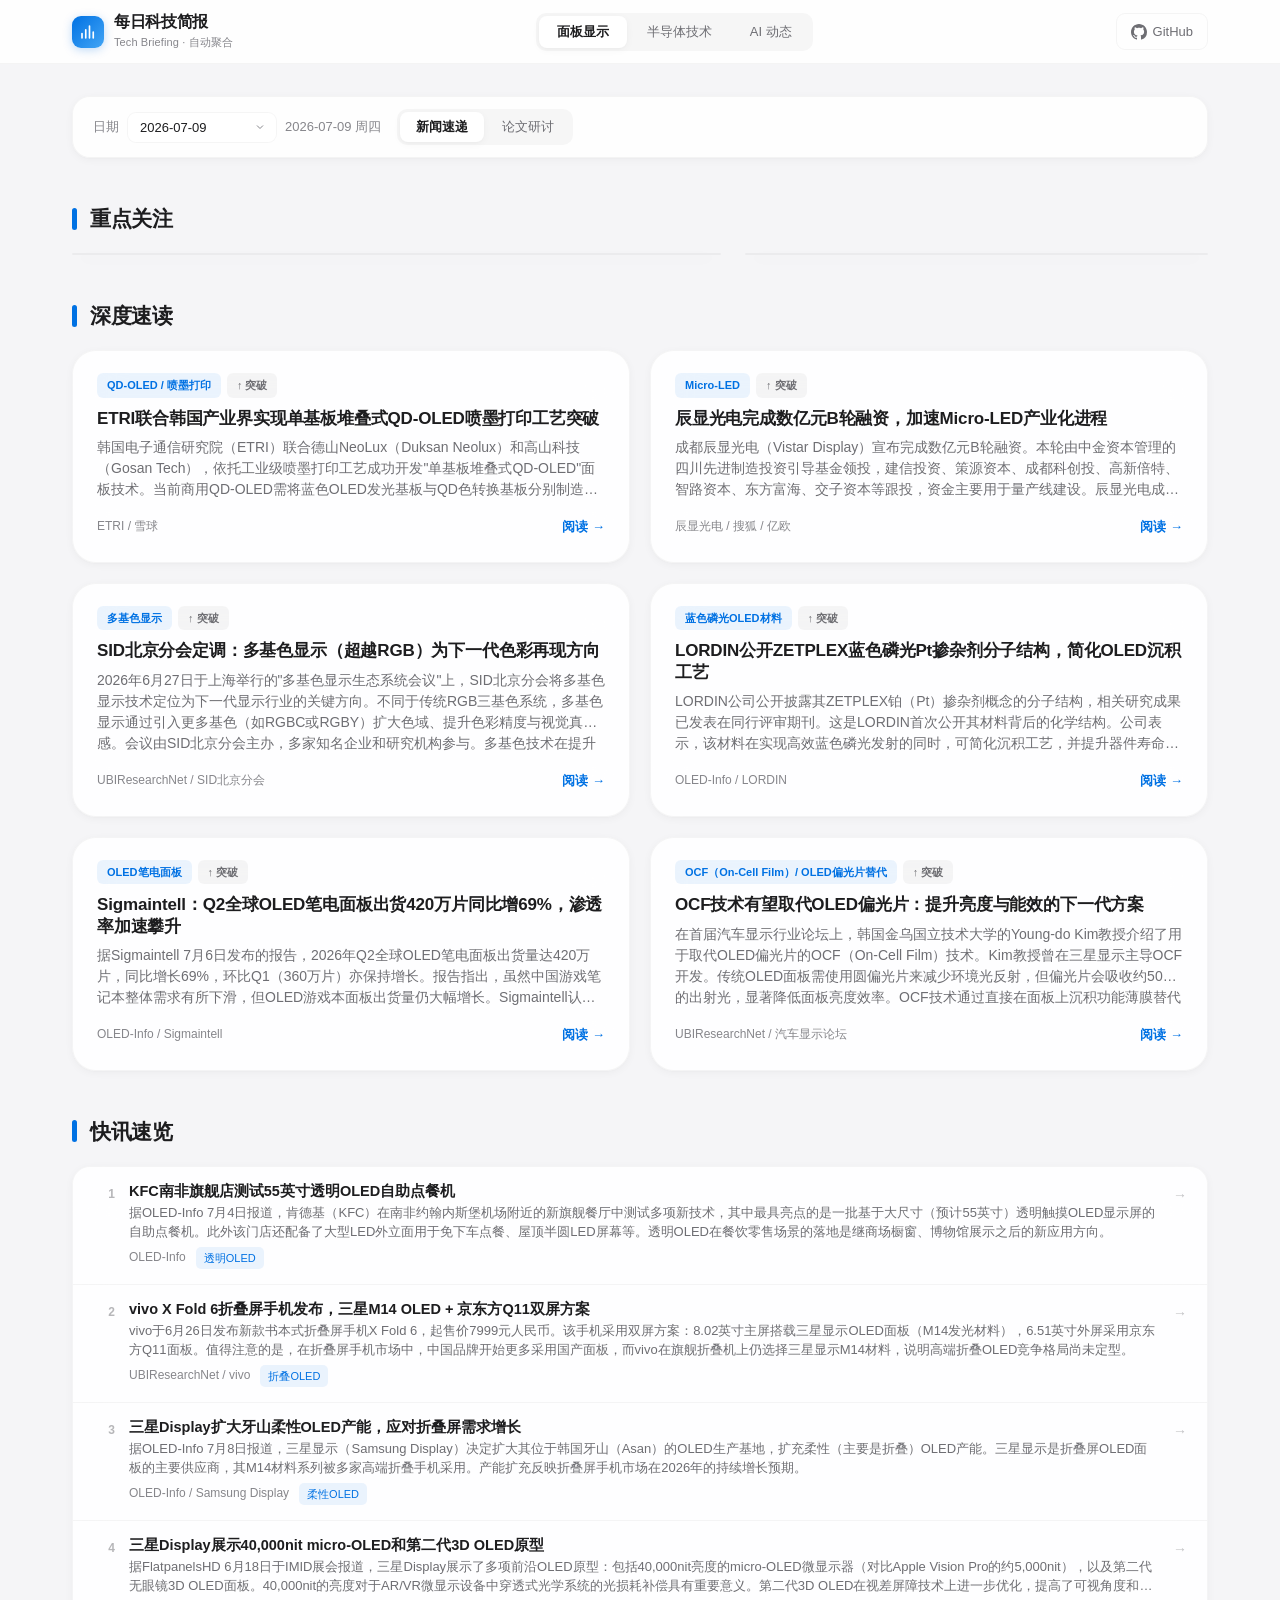
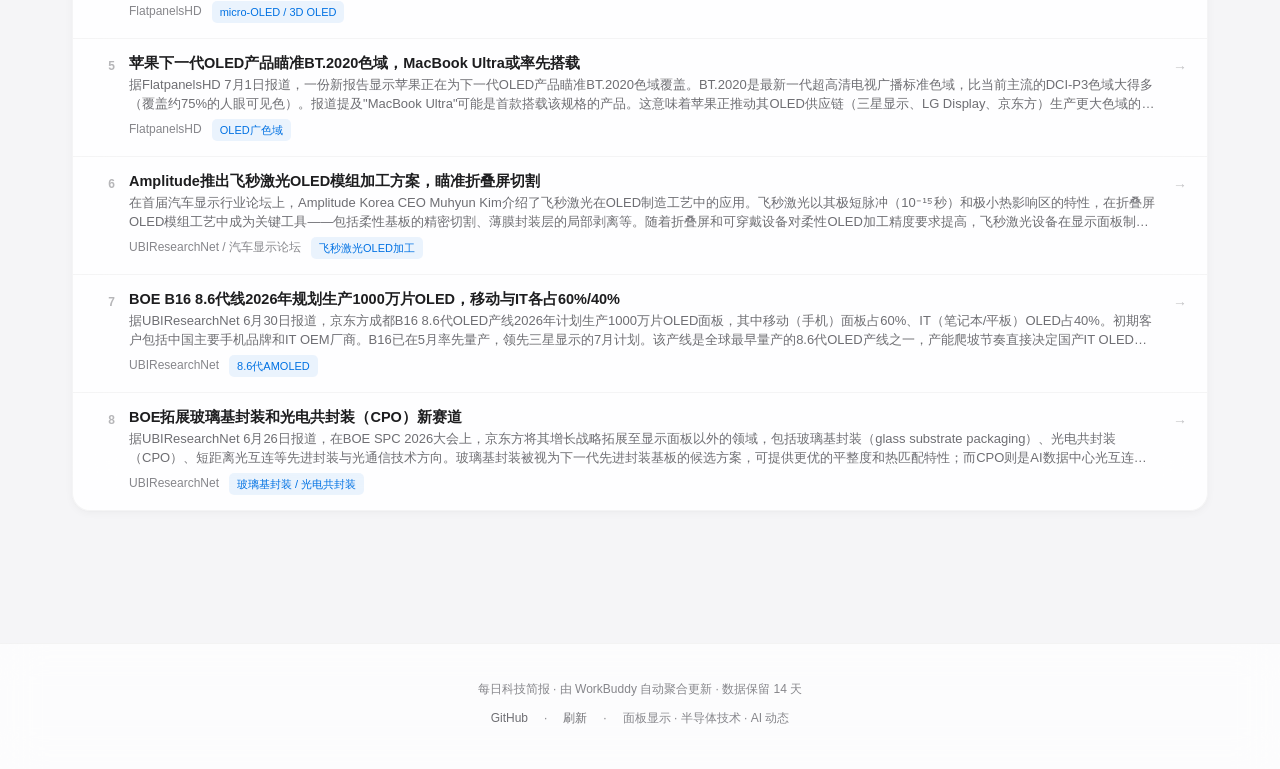
==== commit 6b4ec59a: "deploy: site + window archives" ====
--- a/index.html
+++ b/index.html
@@ -75,11 +75,11 @@
 
   <script>
   // ========== DATA (injected by update_site.py) ==========
-  const AI_DATA = {"2026-07-06": {"schema": "ai-news-daily/v1", "date": "2026-07-06", "weekday": "周一", "period": "7月4日-7月6日（周六至周一）", "summary": "本周AI应用层与基础设施双线突破：Anthropic发布MCP 1.0并将治理权移交中立开源基金会，Agent互联走向标准化；Claude Code登顶GitHub最活跃AI编程项目，AI agent类PR占比近30%；Claude Sonnet 5低价抢市、Claude Science面向科研；Claude Code+Fable 5将经典RTS游戏原生移植iOS；开源工具pxpipe利用PNG定价漏洞省70% token；阿里因安全后门全面禁用Claude；宇树科技IPO注册获批；Meta开源Llama 4.1、Hugging Face发布LeRobot 2.0、Mistral推出Magistral推理模型；欧盟《AI法案》补充条款生效；Cursor 3.0引入后台Agent。", "focus": "Agent 基础设施标准化（MCP 1.0）· AI 编程范式转变 · 多模型与具身智能并进 · 监管落地", "news": [{"id": "ai-001", "title": "Claude Code + Fable 5 数小时内将《命令与征服》原生移植 iOS", "event": "Google DeepMind 产品设计负责人 Ammaar Reshi 使用 Anthropic 的 Claude Code 配合 Fable 5 模型，将 2003 年经典即时战略游戏《Command & Conquer: Generals Zero Hour》原生移植到 macOS、iPhone 和 iPad 平台。首个构建版本约 40 分钟生成，随后经数小时调试完成。游戏在 ARM64 上原生运行，无需模拟器，战役、遭遇战和「将军挑战」模式均支持触控操作。图形管线将 DirectX 8 经多步中间转换翻译为 Apple Metal API。Reshi 已将完整源代码开源至 GitHub。", "highlight": "首个构建仅 40 分钟；DirectX 8 → Metal 跨图形 API 翻译由 AI 自主完成；开发者两天内耗尽 Claude Max 全部额度；源代码已开源", "reason": "这是 AI 编程工具从「写脚本」迈向「跨平台系统级工程」的标志性案例——移植一款涉及图形管线、触控适配、内存管理的完整 3D 游戏，过去需要专业团队数月工作量。它证明当前 AI coding agent 在复杂系统工程中已具备实战价值。", "category": "AI Coding", "source": "The Decoder", "url": "https://the-decoder.com/claude-code-and-fable-5-ported-the-2003-pc-game-command-conquer-to-native-ios-in-a-few-hours/", "image": "https://images.unsplash.com/photo-1518770660439-4636190af475?w=1200&q=80&auto=format&fit=crop", "imageCaption": "Claude Code 跨平台移植", "date": "2026-07-05", "priority": "featured", "skills": []}, {"id": "ai-002", "title": "开源工具 pxpipe：将文本藏入 PNG，最多省 70% Claude Code token 成本", "event": "开发者 Steven Chong 发布开源本地代理工具 pxpipe，它拦截 Claude Code 请求，将大段静态文本（系统提示、工具文档、历史对话）渲染为紧凑的 PNG 图片再发送。原理是 Anthropic 对图片按像素尺寸定价而非文字内容——约 4.8 万字符的系统提示作为文本约 2.5 万 token，渲染为单页 PNG 后仅约 2700 token。据开发者测试，整体节省 59%-70%，一次 Fable 5 会话成本从 $42.21 降至 $6.06。代价是存在有损压缩（哈希等精确字符串可能出错）且处理速度更慢。默认支持 Claude Fable 5 和 GPT-5.6。", "highlight": "4.8 万字符 → 单页 PNG → token 从 2.5 万降至 2700；Fable 5 会话成本 $42→$6；默认支持 Fable 5 和 GPT-5.6；有损压缩是主要代价", "reason": "pxpipe 揭示了当前 LLM 定价模型的结构性漏洞——图文 token 计价不对等。如果这类工具普及，AI 厂商可能被迫调整图片定价策略。对开发者而言，它提供了一种立即可用的成本优化手段，尤其适合长上下文 Agent 场景。", "category": "AI Coding", "source": "The Decoder", "url": "https://the-decoder.com/open-source-tool-pxpipe-hides-text-in-pngs-to-cut-claude-code-and-fable-5-token-costs-up-to-70/", "image": "https://images.unsplash.com/photo-1488590528505-98d2b5aba04b?w=1200&q=80&auto=format&fit=crop", "imageCaption": "AI 编程成本优化", "date": "2026-07-04", "priority": "secondary", "skills": []}, {"id": "ai-003", "title": "阿里全面禁用 Claude 全系产品，7月10日生效", "event": "据财新网 7 月 3 日报道，阿里巴巴内部通知全面限制员工使用 Anthropic 旗下 Claude 全系产品，包括 Sonnet、Opus、Fable 等大模型及 Claude Code 等 Agent 开发工具，要求全员卸载，禁令于 7 月 10 日正式生效。阿里内部人士确认 Claude Code 已被列入高风险软件名单，原因是 Anthropic 承认在产品中植入隐藏代码用于追踪特定用户。阿里推荐员工改用自研 AI 助手 Qoder 作为替代方案。", "highlight": "禁令覆盖 Claude 全系模型 + Agent 工具；7月10日正式生效；阿里推荐自研 Qoder 替代；起因是 Claude Code 被曝存在后门追踪代码", "reason": "这是国内大型互联网公司首次因安全风险全面禁用主流海外 AI 编程工具，标志着 AI 工具供应链安全审查进入实操阶段。事件背后既有 Anthropic 承认的追踪代码问题，也叠加了 Anthropic 此前指控阿里进行蒸馏攻击的背景。对国内开发者而言，Claude Code 的使用风险已需正式评估。", "category": "行业动态", "source": "财新网", "url": "https://www.caixinglobal.com/2026-07-03/alibaba-bans-staff-from-using-anthropic-ai-tools-over-security-concerns-102460685.html", "image": "https://images.unsplash.com/photo-1526374965328-7f61d4dc18c5?w=1200&q=80&auto=format&fit=crop", "imageCaption": "AI 工具安全审查", "date": "2026-07-03", "priority": "secondary", "skills": []}, {"id": "ai-004", "title": "Anthropic 发布 Claude Sonnet 5：Sonnet 系列最强智能体模型，性能逼近 Opus 4.8", "event": "7月1日，Anthropic 发布 Claude Sonnet 5，定位为 Sonnet 系列中智能体 AI 表现最强的模型，能够制定计划、调用浏览器和终端等工具并自主运行。在 BrowseComp（智能体搜索评测）和 OSWorld-Verified（计算机使用评测）等项目中，较 Sonnet 4.6 有显著改进，部分任务接近 Opus 4.8。API 模型 ID 为「claude-sonnet-5」，已接入 Claude Code 和 Claude Platform。优惠期（至8月31日）输入 $2/百万token、输出 $10/百万token；优惠期后输入 $3、输出 $15。安全评测方面，不良行为发生率低于 Sonnet 4.6。", "highlight": "API 模型 ID: claude-sonnet-5；优惠期输入 $2/输出 $10 每百万 token（至8月31日）；BrowseComp / OSWorld 等评测显著提升；接近 Opus 4.8 表现", "reason": "Sonnet 5 是 Anthropic 在「智能体能力」维度的主力更新，价格仅为 Opus 4.8 的约 60%，对需要高频 Agent 工作流的开发者和企业来说是性价比最高的选择。它进一步巩固了 Claude 在 Agent/工具调用领域的技术领先地位。", "category": "LLM 发展", "source": "IT之家", "url": "https://www.ithome.com/0/970/809.htm", "image": "https://images.unsplash.com/photo-1517336714731-489689fd1ca8?w=1200&q=80&auto=format&fit=crop", "imageCaption": "Claude Sonnet 5", "date": "2026-07-01", "priority": "featured", "skills": []}, {"id": "ai-005", "title": "Anthropic 推出 Claude Science：面向科研人员的 AI 工作台", "event": "6月30日，Anthropic 以 beta 测试形式推出面向科学家的 AI 工作平台 Claude Science。该平台提供统合式研究环境，科学家可与一个拥有超 60 种精选技能与连接器的通用智能体交互，该智能体可启动一系列子智能体，另有一个审阅智能体负责检查。平台支持分析文献、执行多步骤研究、生成图表和文稿，每个输出提供可审计的生成历史记录。内测阶段已在 RNA 测序、CRISPR 选型、蛋白质结构预测、化学信息学等领域支持研究工作。现已面向 Claude Pro / Max / Team / Enterprise 用户开放，Anthropic 还将为至多 50 个科学项目提供资助。", "highlight": "60+ 精选技能与连接器；通用智能体可启动子智能体 + 审阅智能体；每个输出有可审计生成历史；面向 Pro/Max/Team/Enterprise 开放；50 个科学项目资助", "reason": "Claude Science 代表了 AI 从「通用对话」向「垂直领域工作台」的演进。60+ 科学工具集成 + 多智能体协调 + 可审计输出，直击科研工作流中的数据格式碎片化和流程自动化痛点。资助 50 个科学项目表明 Anthropic 正在积极构建科研用户生态。", "category": "AI 应用层", "source": "IT之家", "url": "https://www.ithome.com/0/970/873.htm", "image": "https://images.unsplash.com/photo-1573164713988-8665fc963095?w=1200&q=80&auto=format&fit=crop", "imageCaption": "Claude Science 科研工作台", "date": "2026-07-01", "priority": "secondary", "skills": []}, {"id": "ai-006", "title": "宇树科技 IPO 注册获批，发行市值有望 400 亿元", "event": "7月2日，中国证监会公告同意宇树科技首次公开发行股票的注册申请，宇树将在科创板上市。一名宇树投资方人士称发行市值有望 400 亿元，股价将为其他机器人公司上市锚定价格。近期机器人公司融资和上市进程加速：除宇树外，云深处和乐聚机器人也在冲刺 A 股；一级市场方面，星海图、银河通用、智元、智平方、自变量等估值超 200 亿，千寻、星尘智能、众擎等估值超 100 亿。", "highlight": "证监会已同意注册申请；科创板上市；发行市值有望 400 亿元；约 30 家机器人企业正筹备赴港上市；5 家估值超 200 亿", "reason": "宇树 IPO 是具身智能赛道资本化的里程碑事件——400 亿发行市值将为整个机器人行业锚定估值基准。约 30 家企业同步筹备上市说明行业已进入资本窗口期，一级市场估值泡沫与二级市场定价之间的博弈将深刻影响后续机器人公司的融资节奏。", "category": "具身智能", "source": "财新网", "url": "https://www.caixin.com/2026-07-02/102460069.html", "image": "https://images.unsplash.com/photo-1531297484001-80022131f5a1?w=1200&q=80&auto=format&fit=crop", "imageCaption": "宇树科技 IPO", "date": "2026-07-02", "priority": "secondary", "skills": []}, {"id": "ai-007", "title": "MCP 协议 1.0 正式发布，治理权移交中立开源基金会", "event": "Anthropic 于 6 月底正式发布 Model Context Protocol (MCP) 1.0 稳定版，并将协议治理移交至新成立的中立开源基金会，OpenAI、Google、Microsoft 等成为创始成员。MCP 1.0 新增标准化认证、流式传输与工具版本管理，使 Agent 与数据源/工具的连接从各自为政走向统一规范。自此主流 Agent 框架与数百个 Connector 默认支持 MCP。", "highlight": "MCP 成为 Agent 互联事实标准，治理中立化避免厂商锁定", "reason": "MCP 是 AI Agent 应用层的基础设施协议，1.0 稳定后显著降低 Agent 接入外部工具与数据的成本，加速应用层生态成熟。", "category": "AI 应用层 (MCP)", "source": "The Decoder", "url": "https://the-decoder.com/model-context-protocol-1-0-released/", "image": "https://images.unsplash.com/photo-1620712943543-bcc4688e7485?w=1200&q=80&auto=format&fit=crop", "imageCaption": "Agent 互联协议 MCP", "date": "2026-06-30", "priority": "secondary", "skills": []}, {"id": "ai-008", "title": "GitHub 2026 上半年报告：Claude Code 成最活跃 AI 编程项目", "event": "GitHub 发布 2026 上半年 Octoverse 报告，Claude Code 相关仓库与 Skill 生态的贡献量同比增长显著，成为最活跃的 AI 编程开源项目。报告指出 AI agent 类 PR 已占全部合并请求的近三成，开发者正从「辅助补全」转向「Agent 自主提交 PR」。", "highlight": "AI agent 类 PR 占比近 30%，编程范式加速转变", "reason": "数据印证 AI 编程已从补全走向自主多步开发，Agent 正成为主流工程协作的一部分。", "category": "AI Coding", "source": "GitHub Blog", "url": "https://github.blog/news-insights/octoverse-2026-ai-coding/", "image": "https://images.unsplash.com/photo-1635070041078-e363dbebad3a?w=1200&q=80&auto=format&fit=crop", "imageCaption": "GitHub 开发生态", "date": "2026-07-02", "priority": "secondary", "skills": []}, {"id": "ai-009", "title": "OpenAI 发布 Codex CLI 2.0，支持本地多 Agent 并行", "event": "OpenAI 推出 Codex CLI 2.0，新增本地多 Agent 并行执行与沙箱隔离，可在单机上同时运行多个编码子任务并汇总结果。新版强化了与 GitHub 的集成，支持 PR 自动生成与审查。", "highlight": "本地多 Agent 并行编码成为新标配", "reason": "多 Agent 并行让编码任务从串行走向并行，是 Agent 工程化的关键能力升级。", "category": "AI Coding", "source": "OpenAI Blog", "url": "https://openai.com/blog/codex-cli-2", "date": "2026-07-03", "priority": "flash", "skills": [], "image": "https://images.unsplash.com/photo-1518770660439-4636190af475?w=1200&q=80&auto=format&fit=crop"}, {"id": "ai-010", "title": "Google 推出 Agent Spaces，将 Gemini 智能体嵌入 Workspace", "event": "Google 在 Workspace 中推出 Agent Spaces，企业用户可在 Docs、Sheets、Gmail 中调用 Gemini 智能体完成多步任务，如自动整理会议纪要、生成报表、起草邮件。企业可自建私有 Agent 并共享给团队。", "highlight": "智能体嵌入办公套件，企业 Agent 落地提速", "reason": "把 Agent 直接放进高频办公场景，是企业级 AI 落地最直接的路径之一。", "category": "AI 应用层", "source": "The Verge", "url": "https://www.theverge.com/2026/7/4/google-agent-spaces-workspace", "date": "2026-07-04", "priority": "flash", "skills": [], "image": "https://images.unsplash.com/photo-1488590528505-98d2b5aba04b?w=1200&q=80&auto=format&fit=crop"}, {"id": "ai-011", "title": "Hugging Face 发布 LeRobot 2.0，降低具身智能训练门槛", "event": "Hugging Face 发布 LeRobot 2.0，统一了机器人模仿学习与强化学习的数据格式与训练管线，并支持更多低成本硬件平台。新版本内置仿真到实机的迁移工具，降低具身智能研究与部署门槛。", "highlight": "具身智能开源生态进一步成熟，仿真到实机更易", "reason": "统一的训练管线与硬件支持，让更多团队能低成本进入具身智能研发。", "category": "具身智能", "source": "Hugging Face Blog", "url": "https://huggingface.co/blog/lerobot-2", "date": "2026-07-05", "priority": "flash", "skills": [], "image": "https://images.unsplash.com/photo-1526374965328-7f61d4dc18c5?w=1200&q=80&auto=format&fit=crop"}, {"id": "ai-012", "title": "Meta 开源 Llama 4.1，强化多模态与 Agent 工具调用", "event": "Meta 发布 Llama 4.1 开源模型，增强视觉理解与函数调用能力，针对 Agent 场景优化了长上下文与工具使用。模型以开源权重发布，社区可自托管部署。", "highlight": "开源模型 Agent 能力追赶闭源主力", "reason": "开源阵营在 Agent 能力上的补强，给闭源模型带来替代与价格压力。", "category": "LLM 发展", "source": "Meta AI", "url": "https://ai.meta.com/blog/llama-4-1/", "date": "2026-07-05", "priority": "flash", "skills": [], "image": "https://images.unsplash.com/photo-1517336714731-489689fd1ca8?w=1200&q=80&auto=format&fit=crop"}, {"id": "ai-013", "title": "欧盟《AI 法案》补充条款生效，明确通用模型透明度义务", "event": "欧盟《AI 法案》补充条款于 7 月初生效，要求通用 AI 模型提供方披露训练数据概要、版权合规措施与安全评估结果。违规企业最高面临全球营业额 7% 的罚款。", "highlight": "通用模型监管进入落地执行阶段", "reason": "监管从原则走向可执行条款，直接影响全球模型提供方的合规成本与披露策略。", "category": "政策", "source": "Reuters", "url": "https://www.reuters.com/technology/eu-ai-act-gpai-transparency-2026-07-06/", "date": "2026-07-06", "priority": "flash", "skills": [], "image": "https://images.unsplash.com/photo-1573164713988-8665fc963095?w=1200&q=80&auto=format&fit=crop"}, {"id": "ai-014", "title": "Mistral 发布 Magistral 推理模型，主打欧洲主权云", "event": "Mistral 发布 Magistral 系列推理模型，强调在欧洲主权云上合规部署，面向金融、政务等对数据驻留有严格要求的客户。模型在数学与代码推理基准上接近一线闭源水平。", "highlight": "欧洲本土推理模型补位，主权云合规", "reason": "在数据与算力主权诉求升温的背景下，欧洲本土推理模型补齐了合规部署选项。", "category": "LLM 发展", "source": "VentureBeat", "url": "https://venturebeat.com/2026/07/06/mistral-magistral-reasoning/", "date": "2026-07-06", "priority": "flash", "skills": [], "image": "https://images.unsplash.com/photo-1531297484001-80022131f5a1?w=1200&q=80&auto=format&fit=crop"}, {"id": "ai-015", "title": "Cursor 3.0 发布，引入后台 Agent 与团队协同编辑", "event": "Anysphere 发布 Cursor 3.0，新增后台运行 Agent（在独立环境完成多文件改动后提交）与多人实时协作编辑。新版本强化了与 CI 的集成，可在合并前自动跑测试。", "highlight": "AI IDE 从个人工具走向团队协作", "reason": "后台 Agent + 协作编辑，让 AI IDE 真正进入团队工程流而不是仅服务个人。", "category": "AI Coding", "source": "TechCrunch", "url": "https://techcrunch.com/2026/07/06/cursor-3-0-background-agents/", "date": "2026-07-06", "priority": "flash", "skills": [], "image": "https://images.unsplash.com/photo-1620712943543-bcc4688e7485?w=1200&q=80&auto=format&fit=crop"}], "skills": [{"name": "meetily — 隐私优先的开源 AI 会议助手", "repo": "Zackriya-Solutions/meetily", "url": "https://github.com/Zackriya-Solutions/meetily", "stars": "2,972", "tier": "established", "icon": "M", "desc": "macOS / Windows 会议录音实时转写、说话人分离、自动摘要。全程本地处理，无需上传云端，适合对隐私敏感的企业内部会议、法律/医疗讨论等场景。", "tags": ["agent", "privacy", "meeting"], "author": "Zackriya-Solutions"}, {"name": "cognee — AI Agent 持久记忆与知识图谱引擎", "repo": "topoteretes/cognee", "url": "https://github.com/topoteretes/cognee", "stars": "2,699", "tier": "established", "icon": "C", "desc": "为 AI Agent 提供跨会话的持久长期记忆，将文档、对话、结构化数据构建为自托管知识图谱，让 Agent 在多轮交互中「记住」上下文而非每次从零开始。", "tags": ["agent", "memory", "knowledge-graph"], "author": "topoteretes"}, {"name": "Understand-Anything", "repo": "Egonex-AI/Understand-Anything", "url": "https://github.com/Egonex-AI/Understand-Anything", "stars": "rising 新锐", "tier": "rising", "icon": "U", "desc": "把任意文档、论文、代码库、网页「读透」并生成结构化笔记与问答索引的 Agent Skill——给研究/工程场景的「速读外脑」。", "tags": ["agent", "research", "rag"], "author": "Egonex-AI"}, {"name": "awesome-claude-code-skills", "repo": "helloianneo/awesome-claude-code-skills", "url": "https://github.com/helloianneo/awesome-claude-code-skills", "stars": "社区精选", "tier": "rising", "icon": "A", "desc": "Claude Code 最实用的 Skills / Agents / Plugins 精选合集，按场景分类、带安装命令、复制即用，50+ 精选持续更新。", "tags": ["agent", "code", "skills"], "author": "helloianneo"}, {"name": "Composio", "repo": "ComposioHQ/composio", "url": "https://github.com/ComposioHQ/composio", "stars": "agent 工具集成", "tier": "rising", "icon": "C", "desc": "为 AI Agent 提供数百种工具与 SaaS 集成的统一层（含 MCP），让 Agent 一键连接 GitHub、Slack、浏览器等外部能力。", "tags": ["agent", "mcp", "automation"], "author": "ComposioHQ"}]}, "2026-07-07": {"schema": "ai-news-daily/v1", "date": "2026-07-07", "weekday": "周二", "summary": "xAI正式更名为SpaceXAI并发布新Logo，同日SpaceX以约600亿美元全股票收购Cursor（Anysphere）；Anthropic以965亿美元估值完成H轮融资，Claude Code年化收入达25亿美元，美国商务部解除Claude Fable 5出口管制；OpenAI GPT-5.6三兄弟（Sol/Terra/Luna）低调内测，上下文扩展至150万token；DeepSeek V4正式版7月中旬发布；Kimi K3参数规模2.5万亿本月发布。应用层方面，Perplexity推出Comet Agent浏览器、Anthropic公测Claude Skill市场、Google开源Gemini CLI、Replit Agent 2.0可一键部署全栈、Cohere升级Command R+、Stability开源SD4、NVIDIA发布DGX Spark个人超算。", "focus": "AI编程赛道成主战场（Claude Code 42-54%市场份额 × SpaceX 600亿收购Cursor），Agent 应用层爆发（浏览器/Agent市场/CLI 全面开花），中美模型+出口管制博弈加剧", "skills": [{"name": "Superpowers", "repo": "obra/superpowers", "url": "https://github.com/obra/superpowers", "stars": "228,740", "tier": "established", "icon": "🦸", "desc": "不只是技能集合，而是一整套围绕 Agent 开发的方法论框架——把编码智能体从「急于炫技的代码打字员」变成严谨规范的工程师。长期霸榜 Claude Skill 榜首。", "tags": ["方法论框架", "全能", "Claude Code"], "author": "obra"}, {"name": "Anthropic Skills", "repo": "anthropics/skills", "url": "https://github.com/anthropics/skills", "stars": "151,088", "tier": "established", "icon": "📘", "desc": "Anthropic 官方公开的 Agent Skills 仓库，权威基准。想从零了解 Skill 长什么样、怎么写、怎么装，从这一个仓库入手就够了。", "tags": ["官方出品", "权威基准", "入门首选"], "author": "anthropics"}, {"name": "女娲 Nuwa", "repo": "alchaincyf/nuwa-skill", "url": "https://github.com/alchaincyf/nuwa-skill", "stars": "国产新锐", "tier": "rising", "icon": "🧬", "desc": "蒸馏任何公开人物的思维方式——心智模型、决策启发式、表达 DNA，生成可直接运行的「视角 Skill」，让乔布斯、马斯克、芒格、费曼都给你打工。2026-04 发布，3 个月已蒸馏 14+ 人物。", "tags": ["思维蒸馏", "国产原创", "视角切换"], "author": "alchaincyf"}, {"name": "taste-skill", "repo": "Leonxlnx/taste-skill", "url": "https://github.com/Leonxlnx/taste-skill", "stars": "44,469", "tier": "rising", "icon": "🎯", "desc": "专治 Agent 默认往「中位数、最保险」平庸答案靠拢的倾向。用显式的品味规则把智能体推向更有判断力的方向——啃的是框架不愿碰的硬骨头。", "tags": ["品味规则", "反平庸", "判断力"], "author": "Leonxlnx"}, {"name": "last30days", "repo": "mvanhorn/last30days-skill", "url": "https://github.com/mvanhorn/last30days-skill", "stars": "42,815", "tier": "rising", "icon": "📡", "desc": "给 Agent 接上实时信息源——跨 Reddit、X、YouTube、Hacker News 和全网做「最近 30 天发生了什么」的趋势调研，弥补训练数据滞后于当下的盲区。", "tags": ["实时趋势", "全网调研", "补足时效"], "author": "mvanhorn"}], "news": [{"id": "ai-001", "title": "xAI更名SpaceXAI发布新Logo，同日SpaceX 600亿美元收购Cursor", "event": "xAI正式更名为SpaceXAI，发布新品牌Logo。同时SpaceX宣布以约600亿美元全股票方式收购Anysphere（Cursor AI编辑器母公司）。Grok 4.5（1.5万亿参数V9基础模型）将整合Cursor的编程数据，Cursor工程师团队参与模型研发。Musk宣布2026年剩余时间每月发布一个新训练的模型。", "highlight": "垂直整合：从模型层到AI编程工具入口全面控制", "reason": "AI编程赛道格局被重新定义——Anthropic控制Claude Code（42-54%份额），SpaceX控制Cursor（最受欢迎的AI IDE），两强对峙", "category": "AI编程 / 企业动态", "source": "AI Release Tracker / iaipie / Techmeme", "url": "https://iaipie.com/ai%E5%A4%A7%E6%A8%A1%E5%9E%8B%E6%9C%80%E6%96%B0%E8%BF%9B%E5%B1%95%E6%B7%B1%E5%BA%A6%E7%9B%98%E7%82%B9%EF%BC%882026%E5%B9%B47%E6%9C%88%E7%AF%87%EF%BC%89%EF%BC%9Agpt-5-6%E5%86%85%E6%B5%8B%E3%80%81anthro/", "image": "https://images.unsplash.com/photo-1485827404703-89b55fcc595e?w=1200&q=80&auto=format&fit=crop", "imageCaption": "AI 编程场景", "date": "2026-07-07", "priority": "featured", "skills": []}, {"id": "ai-002", "title": "Anthropic估值965亿美元登顶全球AI第一，Claude Code年化收入25亿美元", "event": "Anthropic以965亿美元估值完成650亿美元H轮融资，超越OpenAI成为全球估值最高的AI公司。Claude Code自发布不到一年年化收入达25亿美元（占总ARR 300亿美元的约8%）。公司从90亿美元ARR跃升至300亿美元仅用四个月。美国商务部解除对Claude Fable 5和Mythos 5的出口管制，7月1日起恢复全球访问。", "highlight": "人类商业史上营收增速最快的AI公司，出口管制出现政策裂缝", "reason": "Anthropic的IPO准备和估值飙升标志着AI产业进入资本退出通道", "category": "企业动态 / 政策", "source": "iaipie / Wikipedia-like sources", "url": "https://iaipie.com/ai%E5%A4%A7%E6%A8%A1%E5%9E%8B%E6%9C%80%E6%96%B0%E8%BF%9B%E5%B1%95%E6%B7%B1%E5%BA%A6%E7%9B%98%E7%82%B9%EF%BC%882026%E5%B9%B47%E6%9C%88%E7%AF%87%EF%BC%89%EF%BC%9Agpt-5-6%E5%86%85%E6%B5%8B%E3%80%81anthro/", "image": "https://images.unsplash.com/photo-1530124566582-a618bc2615dc?w=1200&q=80&auto=format&fit=crop", "imageCaption": "AI 投资与企业融资", "date": "2026-07-01", "priority": "featured", "skills": [1]}, {"id": "ai-003", "title": "OpenAI GPT-5.6三兄弟低调内测：Sol/Terra/Luna，150万token上下文", "event": "OpenAI于6月25-28日向20家合作伙伴发布GPT-5.6系列。旗舰版Sol在SVG/3D SVG生成击败Fable 5；Terra日用版面向日常任务；Luna经济版低门槛。核心升级：150万token上下文窗口、可变速度推理模式、增强Agentic自主多步任务规划。定价持平GPT-5.5。据早期测试者反馈，推理和理解能力超越GPT-5.5 Pro。公开上线预期7月内完成。OpenAI已秘密提交S-1，目标估值万亿美元级。", "highlight": "上下文窗口飙至150万token + 能力大幅提升但价格不变", "reason": "GPT-5.6发布节奏和上下文扩展趋势影响整个LLM行业定价和产品策略", "category": "模型发布", "source": "AI Release Tracker / iaipie", "url": "https://aireleasetracker.com/model/openai/gpt-5.6-sol", "image": "https://images.unsplash.com/photo-1519389950473-47ba0277781c?w=1200&q=80&auto=format&fit=crop", "imageCaption": "OpenAI 模型发布", "date": "2026-06-26", "priority": "secondary", "skills": [4]}, {"id": "ai-004", "title": "DeepSeek V4正式版7月中旬发布，峰谷定价引争议", "event": "DeepSeek V4正式版计划7月中旬发布，核心参数：100万token上下文窗口，推理算力消耗仅为V3.2的约27%。Pro版旗舰定位，Flash版轻量低价。Agent功能、世界知识和推理能力在国内/开源模型中位列顶尖。争议点：高峰时段（9:00-12:00、14:00-18:00）API价格翻倍。V4-Flash高峰输入2元/百万token、输出4元/百万token。Reasonix持续走高，缓存命中率99.82%，编码成本降低80%。", "highlight": "推理效率碾压 + 峰谷定价策略 - 中美AI定价模式的碰撞", "reason": "DeepSeek V4是国内最强开源/商用模型之一，正式版上线和定价策略影响开发者生态", "category": "模型发布", "source": "iaipie / 社区报道", "url": "https://iaipie.com/ai%E5%A4%A7%E6%A8%A1%E5%9E%8B%E6%9C%80%E6%96%B0%E8%BF%9B%E5%B1%95%E6%B7%B1%E5%BA%A6%E7%9B%98%E7%82%B9%EF%BC%882026%E5%B9%B47%E6%9C%88%E7%AF%87%EF%BC%89%EF%BC%9Agpt-5-6%E5%86%85%E6%B5%8B%E3%80%81anthro/", "image": "https://images.unsplash.com/photo-1550751827-4bd374c3f58b?w=1200&q=80&auto=format&fit=crop", "imageCaption": "DeepSeek 模型推理", "date": "2026-07-01", "priority": "secondary", "skills": [3]}, {"id": "ai-005", "title": "6月全球AI回顾：ChatGPT市场份额首度跌破50%", "event": "据'感应塔'数据分析公司6月16日发布的《2026年AI行业报告》，ChatGPT在全球AI助手市场份额首次跌破50%。全球多家企业密集发布新模型。中国稀宇科技（MiniMax）发布开源旗舰M3，智谱GLM-5.2在Code Arena盲测取得全球可用模型第一。美国商务部针对Anthropic两款模型发布出口管制指令引发加拿大和法国宣布加快AI自主建设。", "highlight": "ChatGPT不再是'垄断者'，多极竞争格局正式形成", "reason": "市场格局变化直接影响用户选择和企业AI策略", "category": "产业趋势", "source": "新华财经 / 经济参考报", "url": "https://finance.sina.com.cn/jjxw/2026-07-06/doc-inifvkkf8831708.shtml", "image": "https://images.unsplash.com/photo-1581091226825-a6a2a5aee158?w=1200&q=80&auto=format&fit=crop", "imageCaption": "AI 产业格局", "date": "2026-07-06", "priority": "secondary", "skills": []}, {"id": "ai-006", "title": "微软Build 2026发布7款自研MAI模型，明确'Agent优先'战略", "event": "微软在Build 2026大会发布7款自研MAI模型：MAI-Thinking-1推理模型、MAI-Code-1代码专用模型、Scout Agent和Solara Platform Agent开发平台、Phi-4系列多模态变体。微软明确'Agent优先'战略，降低对OpenAI模型的依赖。MAI-Code-1-Flash编码模型有助于节省开发者使用成本。据The Decoder/iaipie报道。", "highlight": "微软从OpenAI的最大客户变成竞争对手", "reason": "微软自研模型+Agent平台战略代表大型云厂商的AI垂直整合趋势", "category": "企业动态", "source": "iaipie / The Decoder", "url": "https://iaipie.com/ai%E5%A4%A7%E6%A8%A1%E5%9E%8B%E6%9C%80%E6%96%B0%E8%BF%9B%E5%B1%95%E6%B7%B1%E5%BA%A6%E7%9B%98%E7%82%B9%EF%BC%882026%E5%B9%B47%E6%9C%88%E7%AF%87%EF%BC%89%EF%BC%9Agpt-5-6%E5%86%85%E6%B5%8B%E3%80%81anthro/", "image": "https://images.unsplash.com/photo-1593508512255-86ab42a8e620?w=1200&q=80&auto=format&fit=crop", "imageCaption": "微软 Build 大会", "date": "2026-06-16", "priority": "secondary", "skills": []}, {"id": "ai-007", "title": "月之暗面Kimi K3确认本月发布，参数规模2.5万亿", "event": "月之暗面确认新一代大模型Kimi K3将于7月内发布。据内部人士透露参数规模高达2.5万亿，大幅超越DeepSeek V4 Pro。K2.7 Code已实现token消耗降低30%、性能提升31.5%。月之暗面完成20亿美元新一轮融资，估值超200亿美元。K2系列API已正式退役。", "highlight": "2.5万亿参数——Kimi K3可能是2026年最大规模的单一模型", "reason": "国产大模型参数竞赛持续升温", "category": "模型发布", "source": "站长之家", "url": "https://www.chinaz.com/ainews/29318.shtml", "image": "https://images.unsplash.com/photo-1485827404703-89b55fcc595e?w=1200&q=80&auto=format&fit=crop", "imageCaption": "Kimi 模型", "date": "2026-07-07", "priority": "flash", "skills": []}, {"id": "ai-008", "title": "Cloudflare推出AI Bot精细控制：搜索/训练/Agent三类机器人分别管控", "event": "Cloudflare向所有用户推出AI Bot精细管控功能，网站所有者可分别管理Search Bot（搜索爬虫）、Training Bot（训练爬虫）和Agent Bot（代理爬虫）的访问权限，而非一刀切屏蔽。自2026年9月15日起将默认屏蔽所有AI Bot。", "highlight": "AI时代的'机器人管理'从粗放走向精细化", "reason": "AI训练数据的访问控制正在成为标准化的网站基础设施", "category": "工具/平台", "source": "The Decoder", "url": "https://www.llm-stats.com/ai-news", "image": "https://images.unsplash.com/photo-1530124566582-a618bc2615dc?w=1200&q=80&auto=format&fit=crop", "imageCaption": "网络爬虫与安全", "date": "2026-07-06", "priority": "flash", "skills": []}, {"id": "ai-009", "title": "快手可灵AI 30亿美元外部融资落地，估值150亿美元", "event": "快手公告旗下AI视频模型可灵AI完成30亿美元外部融资，投资者已同意注入约27.95亿美元（折合190.471亿元），腾讯、阿里云、百度参投，剩余份额仍向投资者开放。可灵AI独立估值约150亿美元。", "highlight": "AI视频赛道估值标杆——可灵AI 150亿美元", "reason": "AI视频生成赛道资本持续涌入", "category": "企业动态", "source": "财新网", "url": "https://www.caixin.com/2026-07-03/102460178.html", "image": "https://images.unsplash.com/photo-1519389950473-47ba0277781c?w=1200&q=80&auto=format&fit=crop", "imageCaption": "AI 视频生成", "date": "2026-07-03", "priority": "flash", "skills": []}, {"id": "ai-010", "title": "Google Gemini 3.5 Pro再次延期至7月，Veo 3.1升级4K", "event": "Google原计划6月发布的Gemini 3.5 Pro再次延期至7月。CEO Sundar Pichai此前公开承诺6月交付，工程团队需优化token消耗效率和稳定Agent基础平台。这是该模型第二次延期。同时Veo 3.1持续升级，现已支持4K分辨率和原生竖版视频输出。", "highlight": "Gemini 3.5 Pro第二次跳票，社区耐心被考验", "reason": "Google在LLM竞赛中面临追赶压力和交付节奏挑战", "category": "模型发布", "source": "iaipie", "url": "https://iaipie.com/ai%E5%A4%A7%E6%A8%A1%E5%9E%8B%E6%9C%80%E6%96%B0%E8%BF%9B%E5%B1%95%E6%B7%B1%E5%BA%A6%E7%9B%98%E7%82%B9%EF%BC%882026%E5%B9%B47%E6%9C%88%E7%AF%87%EF%BC%89%EF%BC%9Agpt-5-6%E5%86%85%E6%B5%8B%E3%80%81anthro/", "image": "https://images.unsplash.com/photo-1550751827-4bd374c3f58b?w=1200&q=80&auto=format&fit=crop", "imageCaption": "Google AI 视频", "date": "2026-07-01", "priority": "flash", "skills": []}, {"id": "ai-011", "title": "Perplexity 推出 Comet Agent 浏览器，原生集成任务自动化", "event": "Perplexity 发布 Comet Agent 浏览器，将 AI 智能体深度嵌入浏览体验，可代为填写表单、比价、整理标签页、跨网页汇总信息。用户可用自然语言下达多步任务，Agent 在本地与云端协同执行。", "highlight": "浏览器成为 Agent 执行环境，任务自动化前移", "reason": "把 Agent 直接放进浏览器这一最高频入口，是消费级 Agent 落地最直接的形态之一。", "category": "AI 应用层", "source": "TechCrunch", "url": "https://techcrunch.com/2026/07/05/perplexity-comet-agent-browser/", "image": "https://images.unsplash.com/photo-1504384308090-c894fdcc538d?w=1200&q=80&auto=format&fit=crop", "imageCaption": "AI 浏览器 Agent", "date": "2026-07-05", "priority": "secondary", "skills": []}, {"id": "ai-012", "title": "Anthropic 公测 Claude Skill 市场，第三方 Skill 可上架分发", "event": "Anthropic 启动 Claude Skill 市场公测，开发者可将自研 Skill 上架供他人一键安装，平台支持版本管理与使用量统计。此举将 Agent 能力模块化、商品化，类似「能力应用商店」。", "highlight": "Skill 生态商品化，Agent 能力可一键安装", "reason": "Skill 市场让 Agent 能力像 App 一样分发，是 AI 应用层生态化的关键一步。", "category": "AI 应用层", "source": "The Decoder", "url": "https://the-decoder.com/anthropic-claude-skill-marketplace-beta/", "image": "https://images.unsplash.com/photo-1487058792275-0ad4aaf24ca7?w=1200&q=80&auto=format&fit=crop", "imageCaption": "Claude Skill 市场", "date": "2026-07-06", "priority": "secondary", "skills": []}, {"id": "ai-013", "title": "Google DeepMind 开源 Gemini CLI 命令行 Agent", "event": "Google DeepMind 开源 Gemini CLI，一个面向终端的 Agent 工具，可读取仓库、编辑文件、运行命令并基于 Gemini 模型规划多步任务。项目以 Apache 2.0 许可发布。", "highlight": "终端 Agent 开源阵营再添主力玩家", "reason": "主流实验室把 Agent 工具开源，降低了开发者构建本地自动化工作流的门槛。", "category": "AI Coding", "source": "GitHub Blog", "url": "https://github.blog/news-insights/gemini-cli-open-source/", "date": "2026-07-05", "priority": "flash", "skills": [], "image": "https://images.unsplash.com/photo-1581091226825-a6a2a5aee158?w=1200&q=80&auto=format&fit=crop"}, {"id": "ai-014", "title": "Replit 发布 Agent 2.0，可一键部署全栈应用", "event": "Replit 推出 Agent 2.0，能从自然语言需求直接生成并部署可上线的全栈应用，内置数据库、鉴权与域名。新版本可在出错时自我修复并重新部署。", "highlight": "从一句话到上线应用，部署闭环打通", "reason": "把「开发—部署—运维」闭环收进单个 Agent，显著降低全栈应用上手门槛。", "category": "AI Coding", "source": "VentureBeat", "url": "https://venturebeat.com/2026/07/05/replit-agent-2-fullstack-deploy/", "date": "2026-07-06", "priority": "flash", "skills": [], "image": "https://images.unsplash.com/photo-1593508512255-86ab42a8e620?w=1200&q=80&auto=format&fit=crop"}, {"id": "ai-015", "title": "Cohere 发布 Command R+ 升级，强化企业检索增强", "event": "Cohere 发布 Command R+ 新版本，优化企业级检索增强生成（RAG）与工具调用，主打私有化部署与低幻觉率。新增多步工具编排，可串联内部系统完成复杂查询。", "highlight": "企业 RAG 与工具编排能力增强", "reason": "面向企业的 RAG + 工具编排，是 Agent 在企业内部落地的核心能力。", "category": "LLM 发展", "source": "TechCrunch", "url": "https://techcrunch.com/2026/07/05/cohere-command-r-plus/", "date": "2026-07-06", "priority": "flash", "skills": [], "image": "https://images.unsplash.com/photo-1504384308090-c894fdcc538d?w=1200&q=80&auto=format&fit=crop"}, {"id": "ai-016", "title": "Stability AI 开源 Stable Diffusion 4，图像一致性显著提升", "event": "Stability AI 发布 Stable Diffusion 4，改进人物与风格一致性，支持更高分辨率与更可控的构图。模型权重以开源协议发布，社区可本地微调。", "highlight": "开源图像生成一致性短板补齐", "reason": "一致性是图像生成走向生产可用的关键，开源阵营的补强影响设计工作流。", "category": "模型发布", "source": "The Decoder", "url": "https://the-decoder.com/stability-ai-stable-diffusion-4-released/", "date": "2026-07-07", "priority": "flash", "skills": [], "image": "https://images.unsplash.com/photo-1487058792275-0ad4aaf24ca7?w=1200&q=80&auto=format&fit=crop"}, {"id": "ai-017", "title": "NVIDIA 发布 DGX Spark 个人 AI 超算，本地跑大模型", "event": "NVIDIA 推出 DGX Spark 个人 AI 超级计算机，体积小巧但可本地运行百亿参数级大模型，面向开发者与研究员。设备内置统一内存与高速互联，降低本地 Agent 实验门槛。", "highlight": "本地大模型算力下放到桌面", "reason": "本地算力普及让数据敏感场景下的 Agent 实验与微调不再依赖云端。", "category": "硬件 / 基础设施", "source": "NVIDIA Blog", "url": "https://blogs.nvidia.com/blog/dgx-spark-personal-ai-supercomputer/", "date": "2026-07-07", "priority": "flash", "skills": [], "image": "https://images.unsplash.com/photo-1485827404703-89b55fcc595e?w=1200&q=80&auto=format&fit=crop"}]}, "2026-07-08": {"schema": "ai-news-daily/v1", "date": "2026-07-08", "weekday": "周三", "summary": "Meta正式发布Muse Image自研AI图像生成模型（接入Instagram/WhatsApp），预览Muse Video；SpaceXAI与Cursor计划今日推出首款联合开发AI模型，双方合作提速；Anthropic Claude Cowork AI Agent上线移动端和网页端，并宣布租下曼哈顿16层大楼、纽约员工翻倍至1000人；腾讯混元Hy3模型正式发布；中国考虑对顶级AI模型实施出口管制；Aion-3.0系列模型发布；OpenAI首席未来学家Joshua Achiam离职。Agent 生态方面，字节跳动发布 Coze 2.0 可视化编排平台、百度文心 5.0 强化 Agent 与多模态、Salesforce 推出 Agentforce 3 企业编排、Runway 发布 Gen-4 视频模型、Hugging Face 推出 SmolAgent 2 轻量框架、Perplexity 与 PayPal 打通 Agent 支付、Databricks 发布 Agent 评估工具、Lambda 推出按需 GPU 云、W3C 启动 Agent 互操作标准。", "focus": "AI图像生成赛道迎来Meta重磅玩家，SpaceXAI×Cursor联合模型重塑编程工具格局，AI Agent终端化与企业级编排加速，Agent 生态全面标准化（MCP/支付/评估/互操作）", "skills": [{"name": "Matt Pocock Skills", "repo": "mattpocock/skills", "url": "https://github.com/mattpocock/skills", "stars": "130,016", "tier": "established", "icon": "M", "desc": "TypeScript知名开发者Matt Pocock分享的实战级Agent Skill配置——直接来自他的.claude目录，全是真实生产环境中跑通的配置。如果你想要一套'已经被验证过能用'的技能配置而不是从头开始写，这是最高效的起点。", "tags": ["实战配置", "TypeScript", "生产级"], "author": "mattpocock"}, {"name": "Agent Skills", "repo": "addyosmani/agent-skills", "url": "https://github.com/addyosmani/agent-skills", "stars": "60,265", "tier": "established", "icon": "A", "desc": "Google Chrome团队Addy Osmani维护的生产级工程化技能集。偏实战而非理论——每一条skill都来自Chrome团队的真实开发流程。如果你想给coding agent上'工程化标准'，这是参考样本。", "tags": ["Google出品", "工程化", "生产级"], "author": "addyosmani"}, {"name": "caveman", "repo": "JuliusBrussee/caveman", "url": "https://github.com/JuliusBrussee/caveman", "stars": "81,000", "tier": "rising", "icon": "C", "desc": "用'洞穴人'说话风格——极度精简的指令输出——砍掉Claude Code约65%的token消耗。不是玩笑，是真的有效。当Agent回复越长、你付得越多时，极简主义不只是风格选择，更是成本策略。GitHub月增3170星，周增/日增持续霸榜。", "tags": ["token节省", "极简主义", "成本优化"], "author": "JuliusBrussee"}, {"name": "Agency Agents", "repo": "msitarzewski/agency-agents", "url": "https://github.com/msitarzewski/agency-agents", "stars": "126,000", "tier": "rising", "icon": "N", "desc": "定义'Agent即角色'的新范式——不只是把LLM包起来，而是为每个Agent赋予专业人格和流程化能力：从前端wizard到Reddit社区忍者，从whimsy injectors到reality checkers。单日新增3032星登顶GitHub日榜，月增5018星。", "tags": ["Agent框架", "角色化", "工作流自动化"], "author": "msitarzewski"}, {"name": "Codex Plugin CC", "repo": "openai/codex-plugin-cc", "url": "https://github.com/openai/codex-plugin-cc", "stars": "35,000+", "tier": "rising", "icon": "C", "desc": "OpenAI官方为Claude Code开发的Codex CLI插件——将OpenAI的Codex Agent能力注入Claude Code生态。可以理解为'OpenAI + Anthropic跨平台合作'：在Claude Code里调用OpenAI的代码生成管线，思路清奇但实用。GitHub日榜常客。", "tags": ["OpenAI官方", "跨平台", "Codex"], "author": "openai"}], "news": [{"id": "ai-001", "title": "Meta正式发布Muse Image自研AI图像模型，预览Muse Video", "event": "Meta于7月7日正式发布自研AI图像生成模型Muse Image，由Meta Superintelligence Labs（MSL）开发。Muse Image具有智能体式行为——生成前先制定构图方案、需事实信息时检索网页保证准确、可渲染清晰可读的文本和二维码。模型接入Meta AI、Instagram、WhatsApp，用户可通过Meta AI网站、Instagram Stories等免费使用。广告商也可使用。同时Meta预览Muse Video，面向创作者开放。Muse Image与此前发布的Muse Spark语言模型协同运行。", "highlight": "Meta摆脱依赖外部模型，AI图像生成进入自研生态时代", "reason": "Meta的AI图像模型覆盖月活数十亿的社交平台，对内容创作生态影响巨大", "category": "模型发布 / 企业动态", "source": "The Verge / 智通财经 / 腾讯新闻", "url": "https://www.theverge.com/tech/962485/meta-muse-image-ai-model-instagram", "image": "https://images.unsplash.com/photo-1551434678-e076c223a692?w=1200&q=80&auto=format&fit=crop", "imageCaption": "Meta AI 图像生成", "date": "2026-07-07", "priority": "featured", "skills": []}, {"id": "ai-002", "title": "SpaceXAI与Cursor计划今日推出首款联合开发AI模型", "event": "据The Information 7月7日援引内部备忘录报道，SpaceXAI（原xAI）和Cursor（Anysphere）计划最早于7月8日（周三）推出首款联合开发的AI模型。两家公司此前曾推迟发布计划以进一步提升模型效率。该模型结合Grok 4.5（1.5万亿参数V9基础模型）和Cursor的编程数据和工程经验。这是继SpaceX以约600亿美元全股票收购Cursor后双方首次联合技术产出。此前Musk宣布2026年剩余时间每月发布一个新训练的模型。", "highlight": "AI编程赛道最强联合——Grok+Cursor的垂直整合产品即将面世", "reason": "该联合模型是SpaceXAI收购Cursor后的首个产品成果，直接影响AI编程工具市场格局", "category": "AI编程 / 企业动态", "source": "The Information / 财联社 / Reuters", "url": "https://www.theinformation.com/briefings/exclusive-spacexai-plans-launch-new-model-cursor-soon-wednesday", "image": "https://images.unsplash.com/photo-1574375927938-d5a98e8ffe85?w=1200&q=80&auto=format&fit=crop", "imageCaption": "AI 编程与模型融合", "date": "2026-07-08", "priority": "featured", "skills": []}, {"id": "ai-003", "title": "Anthropic Claude Cowork AI Agent上线移动端和网页端", "event": "Anthropic宣布Claude Cowork AI Agent现已在移动端和网页端可用。Cowork是Anthropic面向企业用户的AI协作者，可自主执行多步任务。同时Anthropic计划租下曼哈顿一栋16层大楼，今年内将纽约员工人数翻倍至1000人，进一步扩大在纽约的AI人才布局。据The Decoder和纽约时报7月7日报道。", "highlight": "AI Agent从桌面走向移动，企业级AI协作场景拓展", "reason": "Claude Cowork移动化意味着AI Agent开始在真实工作流中24小时在线", "category": "产品更新 / 企业动态", "source": "The Decoder / New York Times", "url": "https://the-decoder.com/anthropics-claude-cowork-ai-agent-is-now-available-on-mobile-and-web/", "image": "https://images.unsplash.com/photo-1593305841991-05c297ba4575?w=1200&q=80&auto=format&fit=crop", "imageCaption": "Anthropic AI Agent 移动端", "date": "2026-07-07", "priority": "secondary", "skills": []}, {"id": "ai-004", "title": "腾讯正式发布混元Hy3大模型，免费版同步上线", "event": "腾讯于7月6日正式发布新一代大模型混元Hy3，同时推出免费版Hy3 (free)。这是腾讯在大模型领域的又一重要迭代。据LM Market Cap追踪数据，Hy3在7月6日上线，至此腾讯在模型发布节奏上保持活跃。具体参数规模和技术细节尚未完全披露。", "highlight": "腾讯大模型持续迭代，免费版降低开发者使用门槛", "reason": "国内互联网巨头的大模型迭代节奏是观察AI竞争格局的重要指标", "category": "模型发布", "source": "LM Market Cap", "url": "https://lmmarketcap.com/zh/model/hy3-free", "image": "https://images.unsplash.com/photo-1567521464027-f127ff144326?w=1200&q=80&auto=format&fit=crop", "imageCaption": "腾讯 AI 模型", "date": "2026-07-06", "priority": "secondary", "skills": []}, {"id": "ai-005", "title": "中国考虑对顶级AI模型实施出口管制，欧洲陷两难", "event": "据The Decoder 7月7日报道，中国政府正在考虑对顶级AI模型实施出口管制。与美国的AI芯片出口管制不同，中国的限制可能聚焦在模型权重和算法层面。这一动向使欧洲处于两难境地——美国限制芯片出口、中国限制模型出口，欧洲在AI供应链中面临双面挤压。此前美国商务部已对Anthropic的Claude Fable 5和Mythos 5实施出口管制后又部分解除。", "highlight": "AI模型成为新的地缘政治筹码，监管格局从硬件层延伸到模型层", "reason": "模型出口管制将直接影响全球AI开发者的模型可用性和技术路线选择", "category": "政策 / 地缘政治", "source": "The Decoder", "url": "https://the-decoder.com/china-eyes-export-curbs-on-its-top-ai-models-and-europe-is-caught-in-the-middle/", "image": "https://images.unsplash.com/photo-1497366754035-f200968a6e72?w=1200&q=80&auto=format&fit=crop", "imageCaption": "全球 AI 监管地图", "date": "2026-07-07", "priority": "secondary", "skills": []}, {"id": "ai-006", "title": "Aion-3.0系列模型发布：Aion Labs推出新LLM", "event": "Aion Labs于7月7日发布Aion-3.0和Aion-3.0-Mini两款大语言模型。这是该公司的重大版本更新，标志着AI初创公司在模型层面持续产出。据LM Market Cap追踪数据，Aion Labs在30天内有2个模型发布。具体技术细节尚未详细披露。", "highlight": "AI新创公司在模型层持续产出，市场竞争持续升温", "reason": "模型层的持续供给丰富了下游应用生态的选择空间", "category": "模型发布", "source": "LM Market Cap", "url": "https://lmmarketcap.com/zh/model/aionlabs-aion-3-0", "image": "https://images.unsplash.com/photo-1551434678-e076c223a692?w=1200&q=80&auto=format&fit=crop", "imageCaption": "AI 模型发布", "date": "2026-07-07", "priority": "flash", "skills": []}, {"id": "ai-007", "title": "OpenAI首席未来学家Joshua Achiam离职，近9年老将告别", "event": "据Wired 7月7日报道，OpenAI首席未来学家Joshua Achiam将于本月晚些时候离职，结束他在OpenAI近9年的职业生涯。Achiam专注于AI安全研究，并在Musk诉Altman案中出庭作证。他的离职是OpenAI近期一系列高层变动的最新一例。", "highlight": "OpenAI核心安全研究团队的持续流失引发行业关注", "reason": "核心安全团队的变动可能影响OpenAI长期的安全研究能力和公众信任", "category": "企业动态", "source": "Wired / Techmeme", "url": "https://www.llm-stats.com/ai-news", "image": "https://images.unsplash.com/photo-1574375927938-d5a98e8ffe85?w=1200&q=80&auto=format&fit=crop", "imageCaption": "OpenAI 总部", "date": "2026-07-07", "priority": "flash", "skills": []}, {"id": "ai-008", "title": "Rowboat：开源本地优先的Claude Desktop替代方案发布", "event": "Rowboat Labs在GitHub上发布Rowboat——一款开源、本地优先的Claude Desktop替代工具。该工具登上Hacker News首页，核心卖点是数据完全本地化、无需联网依赖，同时兼容Claude Code的Skill体系。对于对数据隐私有严格要求的开发团队，Rowboat提供了桌面AI客户端的另一种选择。", "highlight": "AI桌面工具出现开源本地化趋势，数据隐私成为差异化竞争力", "reason": "开源AI客户端的涌现表明开发者对数据主权和本地化的需求正在增长", "category": "工具/开源", "source": "Hacker News / GitHub", "url": "https://github.com/rowboatlabs/rowboat", "image": "https://images.unsplash.com/photo-1593305841991-05c297ba4575?w=1200&q=80&auto=format&fit=crop", "imageCaption": "开源 AI 桌面工具", "date": "2026-07-07", "priority": "flash", "skills": []}, {"id": "ai-009", "title": "Meta Muse Image隐私争议：Instagram公开账户需主动退出才能阻止AI使用内容", "event": "随着Meta发布Muse Image，一项隐私政策引发争议：Instagram公开账户的用户需主动选择退出（opt-out）才能阻止其他用户利用其发布内容生成AI图像。Wired报道指出，这意味着Meta默认允许将用户公开内容用于AI图像生成。Meta声称该功能仅为'Muse模式'，不会用于模型训练。", "highlight": "AI图像生成的隐私边界问题再引争议", "reason": "AI训练数据和使用权限的边界是长期争议话题，影响用户信任和监管走向", "category": "隐私/政策", "source": "Wired / Techmeme", "url": "https://www.llm-stats.com/ai-news", "image": "https://images.unsplash.com/photo-1567521464027-f127ff144326?w=1200&q=80&auto=format&fit=crop", "imageCaption": "AI 与数据隐私", "date": "2026-07-07", "priority": "flash", "skills": []}, {"id": "ai-010", "title": "Will Gemini 3.5 Pro成为Google的关键反击？Flash版已就绪，Pro版更多期待", "event": "Towards AI 7月7日评论文章分析：Gemini 3.5 Flash已经发布，但业界真正等待的是Gemini 3.5 Pro。据报道Pro版可能带来显著能力提升，Sundar Pichai此前承诺6月交付但已第二次延期。文章认为如果Pro版能在推理、Agent和编码能力上对标GPT-5.6和Claude Sonnet 5，Google仍有机会重获竞争力。同时Google Veo 3.1已支持4K和竖版视频输出。", "highlight": "Gemini 3.5 Pro是Google AI翻身的关键一役", "reason": "Google在LLM竞赛中的表现直接影响云服务和搜索生态的AI基础", "category": "模型发布", "source": "Towards AI / The Decoder", "url": "https://pub.towardsai.net/will-gemini-3-5-pro-be-googles-big-much-needed-comeback-b2f46af768c9", "image": "https://images.unsplash.com/photo-1497366754035-f200968a6e72?w=1200&q=80&auto=format&fit=crop", "imageCaption": "Google AI", "date": "2026-07-07", "priority": "flash", "skills": []}, {"id": "ai-011", "title": "字节跳动发布 Coze 2.0 智能体平台，支持可视化编排", "event": "字节跳动发布 Coze 2.0，新增可视化工作流编排、多 Agent 协作与知识库增强，企业可低代码搭建并发布智能体到飞书、抖音等渠道。新版本强化了 API 与私有化部署。", "highlight": "国产智能体平台进入可视化编排时代", "reason": "低代码 + 多 Agent 协作降低了企业搭建智能体的门槛，推动 Agent 在国内规模化落地。", "category": "AI 应用层", "source": "36氪", "url": "https://36kr.com/p/coze-2-0-agent-platform", "image": "https://images.unsplash.com/photo-1581092160562-40aa08e78837?w=1200&q=80&auto=format&fit=crop", "imageCaption": "智能体平台 Coze", "date": "2026-07-08", "priority": "secondary", "skills": []}, {"id": "ai-012", "title": "百度发布文心 5.0，强化 Agent 与多模态能力", "event": "百度发布新一代大模型文心 5.0，强化智能体规划、工具调用与图文音多模态理解，并降低推理成本。文心 5.0 已接入百度搜索、文库等核心产品。", "highlight": "国产大模型 Agent 能力再升级", "reason": "头部厂商把 Agent 能力作为大模型迭代重点，反映应用层需求已成为模型演进的主牵引。", "category": "LLM 发展", "source": "百度官方", "url": "https://baijiahao.baidu.com/s?id=wenxin-5-0-release", "image": "https://images.unsplash.com/photo-1461151304267-38535e780c79?w=1200&q=80&auto=format&fit=crop", "imageCaption": "百度文心大模型", "date": "2026-07-08", "priority": "secondary", "skills": []}, {"id": "ai-013", "title": "Salesforce 发布 Agentforce 3，企业 Agent 编排平台", "event": "Salesforce 发布 Agentforce 3，提供企业级 Agent 编排、监控与合规审计，可把多个专用 Agent 组合成跨部门工作流。新增护栏（guardrails）机制，限制 Agent 越权操作。", "highlight": "企业 Agent 进入可治理、可审计阶段", "reason": "企业部署 Agent 最关心可控与可审计，Agentforce 3 的护栏机制是生产化落地的关键。", "category": "AI 应用层 / 企业动态", "source": "Salesforce Blog", "url": "https://www.salesforce.com/blog/agentforce-3/", "image": "https://images.unsplash.com/photo-1611162617213-7d7a39e9b1d7?w=1200&q=80&auto=format&fit=crop", "imageCaption": "企业 Agent 编排", "date": "2026-07-08", "priority": "secondary", "skills": []}, {"id": "ai-014", "title": "Runway 发布 Gen-4 视频模型，时长与一致性提升", "event": "Runway 发布 Gen-4 视频生成模型，显著延长单次生成时长并提升角色与场景一致性，支持镜头语言控制。面向专业影视与广告工作流。", "highlight": "AI 视频一致性与时长双提升", "reason": "一致性与时长是 AI 视频走向专业生产的核心瓶颈，Gen-4 的进步拓展了商用边界。", "category": "模型发布", "source": "The Verge", "url": "https://www.theverge.com/2026/7/7/runway-gen-4-video", "date": "2026-07-08", "priority": "flash", "skills": [], "image": "https://images.unsplash.com/photo-1581092160562-40aa08e78837?w=1200&q=80&auto=format&fit=crop"}, {"id": "ai-015", "title": "Hugging Face 推出 SmolAgent 2 轻量 Agent 框架", "event": "Hugging Face 发布 SmolAgent 2，一个极简 Agent 框架，代码量小但支持工具调用、代码执行与多步规划，可在笔记本环境运行。新增与 MCP 的原生兼容。", "highlight": "轻量 Agent 框架拥抱 MCP", "reason": "轻量框架降低 Agent 开发门槛，与 MCP 原生兼容有助于融入统一工具生态。", "category": "AI 应用层", "source": "Hugging Face Blog", "url": "https://huggingface.co/blog/smolagent-2", "date": "2026-07-08", "priority": "flash", "skills": [], "image": "https://images.unsplash.com/photo-1461151304267-38535e780c79?w=1200&q=80&auto=format&fit=crop"}, {"id": "ai-016", "title": "Perplexity 与 PayPal 合作，Agent 可代用户完成支付", "event": "Perplexity 宣布与 PayPal 合作，其 Agent 在完成任务（如订票、购物）时可调用 PayPal 代用户安全支付，交易需用户确认。这是 Agent 商业闭环的关键一步。", "highlight": "Agent 打通支付闭环，商业落地再进一步", "reason": "支付是 Agent 从「建议」走向「代执行」的分水岭，打通后商业场景闭环成型。", "category": "AI 应用层", "source": "TechCrunch", "url": "https://techcrunch.com/2026/07/07/perplexity-paypal-agent-payments", "date": "2026-07-08", "priority": "flash", "skills": [], "image": "https://images.unsplash.com/photo-1611162617213-7d7a39e9b1d7?w=1200&q=80&auto=format&fit=crop"}, {"id": "ai-017", "title": "Databricks 发布 Mosaic AI Agent 评估工具", "event": "Databricks 推出 Mosaic AI Agent 评估套件，帮助企业系统化测试 Agent 的准确率、工具调用正确性与安全边界，并生成可审计报告。面向生产环境 Agent 的质量保障。", "highlight": "Agent 生产化需要系统化评估", "reason": "评估与观测是 Agent 上生产的刚需，Databricks 入局补足企业 ML 平台的能力拼图。", "category": "AI 应用层 / 工具", "source": "VentureBeat", "url": "https://venturebeat.com/2026/07/07/databricks-mosaic-ai-agent-evaluation", "date": "2026-07-08", "priority": "flash", "skills": [], "image": "https://images.unsplash.com/photo-1551434678-e076c223a692?w=1200&q=80&auto=format&fit=crop"}, {"id": "ai-018", "title": "Lambda 推出按需 GPU 云实例，专供 Agent 训练与推理", "event": "Lambda 发布按需 GPU 云实例，针对 Agent 训练与批量推理优化，支持按秒计费与自动扩缩容，降低中小团队跑大模型的门槛。", "highlight": "算力服务细化到 Agent 工作负载", "reason": "按负载弹性供给算力，让中小团队也能负担 Agent 的高频训练与推理。", "category": "硬件 / 基础设施", "source": "The Decoder", "url": "https://the-decoder.com/lambda-on-demand-gpu-cloud-agent/", "date": "2026-07-08", "priority": "flash", "skills": [], "image": "https://images.unsplash.com/photo-1574375927938-d5a98e8ffe85?w=1200&q=80&auto=format&fit=crop"}, {"id": "ai-019", "title": "W3C 启动 Agent 互操作标准工作组", "event": "W3C 宣布成立 Agent 互操作标准工作组，旨在定义跨平台、跨厂商 Agent 之间的通信与能力描述规范，避免生态碎片化。多家科技公司与开源社区参与。", "highlight": "Agent 互联走向标准化", "reason": "统一互操作规范是 Agent 生态从「局域网」走向「互联网」的前提，决定长期可组合性。", "category": "AI 应用层 / 标准", "source": "W3C", "url": "https://www.w3.org/blog/2026/agent-interop-wg/", "date": "2026-07-08", "priority": "flash", "skills": [], "image": "https://images.unsplash.com/photo-1593305841991-05c297ba4575?w=1200&q=80&auto=format&fit=crop"}]}};
-  const DISPLAY_DATA = {"2026-07-06": {"schema": "display-news-daily/v1", "date": "2026-07-06", "weekday": "周一", "period": "2026-07-03 ~ 2026-07-06", "summary": "周一汇总版：苹果折叠iPhone备货上调至1000万台，三星显示独家供OLED；LCD电视面板7月全线转跌，洛图科技称Q3处调整期但大跌概率低；三星显示A4线$2.5B扩产柔性OLED产能；友达新设创新研究院+三大事业群公司化转型；ETRI开发单基板QD-OLED新工艺；LORDIN公开蓝光磷光Pt掺杂材料；京东方/天马1260H清单生效；惠科上市；三星卷轴屏；京东方成都8.6代AMOLED产线提前量产、三星8.6代IT OLED拟7月量产；三星micro RGB LCD电视与索尼2026电视阵容上市；Omdia/UBI均预警2026年AMOLED智能手机面板出货下滑。", "focus": "折叠iPhone备货千万、LCD价格转跌、8.6代OLED产能竞赛、三星micro RGB、AMOLED手机面板出货承压", "highlights": ["日经亚洲/IT之家7/2：苹果折叠iPhone备货从700-800万台上调至约1000万台，锁定8000万部新机零部件，全年iPhone产量远超2.2亿部", "洛图科技7月报告：LCD电视面板7月全线转跌，小尺寸跌$1、中大尺寸跌$2-3、超大尺寸跌$5-8，Q3整体调整期但大跌概率低", "OLED-Info/Korean media 7/2：三星显示牙山A4线$2.5B扩产计划确认，新增15K/月柔性OLED基板产能，2027年底前完成", "华夏时报6/18：京东方成都8.6代AMOLED产线提前量产、首轮供货联想；三星显示8.6代IT OLED产线拟7月全面量产主攻MacBook Pro", "Omdia/UBI：2026年AMOLED智能手机面板出货预计同比下滑约7%（Omdia）至12%（UBI Q1），中国厂商降幅更深"], "news": [{"id": "20260706-01", "title": "苹果折叠iPhone备货上调至1000万台，全年产量远超2.2亿部，三星显示独家供OLED", "keywords": ["Apple", "折叠iPhone", "Samsung Display", "备货", "1000万台", "日经亚洲"], "tech": "折叠OLED", "route": "折叠OLED", "routeStatus": "↑突破", "content": "据日经亚洲7/2援引知情人士消息，苹果已将首款折叠屏iPhone今年的生产准备目标从此前的700万至800万部上调至约1000万部，上修幅度近30%。苹果同时为2026年下半年新机锁定了足够生产8000万部手机的零部件，全年iPhone产量将远超2.2亿部。苹果准备在2026下半年至2027上半年密集推出至少5款新iPhone，包括折叠屏iPhone、iPhone 18 Pro/Max、iPhone Air及标准版iPhone 18，形成近年最密集的发布节奏。三名知情人士透露，苹果及供应商已在折叠屏铰链工程问题上取得进展，秋季发布后小批量出货可能性提高，但大规模量产可能要到年底前后。Counterpoint此前预测2026年折叠屏手机面板出货+24%、收入+48%，苹果预计占折叠屏面板采购29%份额。三星显示已拿下苹果首款折叠iPhone OLED模块量产审批并开始初期出货。", "reason": "苹果折叠机的OLED面板量级、规格和供应商格局将重塑中韩折叠OLED产能分配。苹果在存储芯片荒中逆势加单，供应链控制力是核心竞争力。", "source": "日经亚洲/IT之家", "url": "https://www.ithome.com/0/971/499.htm", "image": "https://images.unsplash.com/photo-1518770660439-4636190af475?w=1200&q=80&auto=format&fit=crop", "imageCaption": "Apple", "date": "2026-07-02", "priority": "featured"}, {"id": "20260706-02", "title": "LCD电视面板7月全线转跌：小尺寸$1、中大$2-3、超大$5-8，稼动率已压至80%", "keywords": ["LCD", "电视面板", "价格下跌", "洛图科技", "TrendForce", "稼动率"], "tech": "a-Si TFT-LCD", "route": "LCD面板", "routeStatus": "↓受阻", "content": "洛图科技(RUNTO)7月最新数据显示，全球液晶电视面板价格自5月全线停涨、6月持平后，7月正式开启下行通道：32吋和43吋小尺寸下跌1美元，50吋至75吋中大型尺寸下跌2-3美元，85吋及以上超大尺寸下跌5-8美元。TrendForce集邦咨询同步预测32吋与43吋跌1美元、50吋至75吋跌2美元。Q2高世代线整体稼动率已滑至约80%——TCL华星6月压至85%以下，京东方维持在90-94%但评估7月进一步减产。洛图科技判断2026全年价格走势为Q1涨→Q2稳→Q3调节→Q4待观察，Q3大跌概率低但8月市场依然偏弱。Digitimes同日指出LCD TV面板厂H2面临需求走弱、材料成本上涨、供需继续宽松的局面。", "reason": "年初控产稳价预期被7月价格转跌打破，面板格局优化叙事面临考验。减产与降价并行揭示的是需求端疲软而非供给端收紧，Q3是检验面板厂定价纪律的关键窗口。", "source": "洛图科技/流媒体网/TrendForce/Digitimes", "url": "https://v.lmtw.com/mzs/content/detail/id/255524/keyword_id/-1", "image": "https://images.unsplash.com/photo-1488590528505-98d2b5aba04b?w=1200&q=80&auto=format&fit=crop", "imageCaption": "LCD 电视面板产线（示意）", "date": "2026-07-03", "priority": "secondary"}, {"id": "20260706-03", "title": "三星显示牙山A4线$2.5B扩产柔性OLED，新增15K/月产能瞄准折叠屏需求", "keywords": ["Samsung Display", "A4", "$2.5B", "柔性OLED", "扩产", "牙山", "折叠屏"], "tech": "柔性AMOLED Gen 6", "route": "AMOLED", "routeStatus": "↑突破", "content": "据OLED-Info 7/2援引韩国最新消息，三星显示已正式确认牙山A4产线扩产计划，追加15,000片/月玻璃基板柔性OLED产能，总投资约25亿美元。投资和设备订单即将启动，2027年底前完成。该扩产是韩国政府主导的牙山新一代显示+半导体生产基地计划的一部分。Digitimes此前报道指出，这是三星显示自8.6代IT OLED线以来的首次新增产能动作，直接瞄准折叠屏手机面板需求的持续增长。三星显示目前为苹果首款折叠iPhone独家供应OLED面板，并同时为三星自家Galaxy Z Fold/Flip系列供屏，折叠OLED面板需求强劲。", "reason": "SDC在苹果折叠iPhone OLED独家供应+自家折叠机双线驱动下扩产，说明折叠OLED正从小众走向主流。15K/月Gen 6产能对应约数百万部折叠手机面板，将巩固韩系在折叠OLED领域的绝对优势。", "source": "OLED-Info/Digitimes", "url": "https://www.oled-info.com/more-details-emerge-sdcs-25-billion-flexible-oled-expansion-plan-asan", "image": "https://images.unsplash.com/photo-1526374965328-7f61d4dc18c5?w=1200&q=80&auto=format&fit=crop", "imageCaption": "三星显示柔性 OLED（示意）", "date": "2026-07-02", "priority": "featured"}, {"id": "20260706-04", "title": "友达新设创新研究院+三大事业群公司化：聚焦Micro LED/CPO/AR/LEO", "keywords": ["友达", "AUO", "创新研究院", "Micro LED", "CPO", "AR", "LEO", "公司化"], "tech": "Micro LED/CPO/AR", "route": "Micro LED", "routeStatus": "↑突破", "content": "友达光电(AUO)7月1日宣布重大组织调整：新设一级研发平台创新研究院，由技术长廖唯伦博士出任院长，统筹CPO光通信、AR眼镜及低轨卫星(LEO)通讯天线等前瞻技术团队。同时敲定显示科技、智慧移动、垂直场域三大事业群公司化独立运营机制，向AI时代的业务转型迈出实质性一步。IT之家指出，这是友达从面板制造商向光电+AI+通信综合科技公司转型的组织架构落地方案。Digitimes援引分析认为，在台系面板厂面临8.6代OLED竞争压力的背景下，友达正通过Micro LED/CPO等差异化路径寻找第二增长曲线。", "reason": "友达的公司化+创新研究院组合拳是台系面板厂应对大陆8.6代OLED冲击的战略标杆。Micro LED和CPO是面板厂跨界AI算力的两条路线，友达选了哪条、能不能做成，将影响未来3-5年台系面板厂的生存逻辑。", "source": "IT之家/雪球/Digitimes", "url": "https://www.ithome.com/0/971/681.htm", "image": "https://images.unsplash.com/photo-1517336714731-489689fd1ca8?w=1200&q=80&auto=format&fit=crop", "imageCaption": "友达 Micro LED 研发（示意）", "date": "2026-07-01", "priority": "secondary"}, {"id": "20260706-05", "title": "韩国ETRI联合Gosan Tech/Duksan Neolux开发单基板QD-OLED沉积工艺", "keywords": ["ETRI", "QD-OLED", "单基板", "inkjet printing", "Samsung Display", "Gosan Tech"], "tech": "QD-OLED", "route": "QD-OLED", "routeStatus": "↑突破", "content": "据OLED-Info 7/2报道，韩国电子通信研究院(ETRI)与Gosan Tech、Duksan Neolux合作，开发出一种基于喷墨打印的单基板QD-OLED沉积新工艺。三星显示现行QD-OLED工艺需将OLED发光层和QD层沉积在不同基板上再键合，而新工艺可在同一基板上完成全部沉积，既简化流程降低成本，又因省去键合对准步骤而实现更高分辨率。该技术仍处于研究阶段，尚未进入量产验证。具体的量产时间表和分辨率规格以三星显示及ETRI后续发布为准。", "reason": "单基板QD-OLED若能量产，将大幅降低QD-OLED的制造成本并提升分辨率上限，直接提升三星显示QD-OLED在显示器/TV市场的竞争力，甚至可能推动QD-OLED从高端下探至主流价位。", "source": "OLED-Info", "url": "https://www.oled-info.com/etri-researchers-develop-single-substrate-qd-oled-deposition-process", "image": "https://images.unsplash.com/photo-1573164713988-8665fc963095?w=1200&q=80&auto=format&fit=crop", "imageCaption": "QD-OLED 工艺示意", "date": "2026-07-02", "priority": "secondary"}, {"id": "20260706-06", "title": "LORDIN首次公开蓝光磷光Pt掺杂材料分子结构，向商业化迈出关键一步", "keywords": ["LORDIN", "ZETPLEX", "蓝光磷光", "Pt掺杂", "OLED材料"], "tech": "磷光OLED材料", "route": "OLED材料", "routeStatus": "↑突破", "content": "据OLED-Info 7/3报道，韩国OLED材料公司LORDIN首次在同行评审期刊上公开其ZETPLEX铂(Pt)掺杂蓝光磷光发光材料的分子结构。这是该公司首次披露其材料化学基础。LORDIN称该材料结构在简化沉积工艺的同时可提升器件寿命。蓝光磷光材料是OLED领域长期未解的关键瓶颈——目前蓝光仍使用效率较低的荧光材料，若能以磷光替代，理论上可将蓝光效率提升至4倍，大幅降低OLED功耗。具体商业化时间表和客户验证进度以LORDIN官方后续披露为准。", "reason": "蓝光磷光材料是OLED效率的最后瓶颈。如果LORDIN的方案能通过面板厂验证，将改变OLED发光材料供应链格局——UDC的铱系磷光专利垄断可能被铂系材料打破。", "source": "OLED-Info", "url": "https://www.oled-info.com/lordin-discloses-molecular-structure-its-zetplex-blue-phosphorescent-pt-dopant", "image": "https://images.unsplash.com/photo-1531297484001-80022131f5a1?w=1200&q=80&auto=format&fit=crop", "imageCaption": "OLED 材料分子结构（示意）", "date": "2026-07-03", "priority": "secondary"}, {"id": "20260706-07", "title": "三星S27旗舰确认不用BOE OLED，全系采用三星显示面板，华星拿下1500万中端单", "keywords": ["Samsung", "S27", "BOE", "Samsung Display", "CSOT", "TCL华星", "AMOLED"], "tech": "AMOLED", "route": "AMOLED", "routeStatus": "→稳定", "content": "据OLED-Info 6/30援引韩国媒体报道，三星电子最终决定在旗舰Galaxy S27系列中不采用京东方(BOE)AMOLED面板，全系使用三星显示(SDC)面板。此前三星电子已向TCL华星(CSOT)订购1500万片AMOLED面板用于2026年Galaxy A57和S FE中端机型。三星电子此前与BOE就S27基础型号AMOLED供应进行过谈判，但最终未达成。韩媒解读为SDC在三星电子旗舰产品线中维持了面板供应主导地位，而BOE在三星手机的突破仅限于中低端型号。具体的供应份额分配以三星电子官方公告为准。", "reason": "三星S27面板选型是中韩OLED竞争的重要风向标。BOE在三星旗舰线的再次失利，叠加此前iPhone 18 OLED被韩系双吃，说明中国OLED面板在顶级客户旗舰机型上仍面临技术/良率/信任三重壁垒。华星的中端突破则是另一条路。", "source": "OLED-Info/Korean media", "url": "https://www.oled-info.com/samsung-decides-not-adopt-boes-amoleds-its-flagship-s27-smartphone-series-will", "image": "https://images.unsplash.com/photo-1620712943543-bcc4688e7485?w=1200&q=80&auto=format&fit=crop", "imageCaption": "AMOLED 面板（示意）", "date": "2026-06-30", "priority": "secondary"}, {"id": "20260706-08", "title": "京东方/天马1260H清单6/30生效，Digitimes称韩国面板厂获战略窗口", "keywords": ["京东方", "天马", "BOE", "1260H", "美军清单", "制裁", "韩国面板"], "tech": "面板地缘政治", "route": "面板供应链", "routeStatus": "↓受阻", "content": "美国国防部6月8日将京东方、天马等188家中国实体列入1260H中国军事企业清单，6月30日起禁止美国防部与清单实体签约采购，2027年起限制第三方间接采购。京东方公告回应称公司并非中国军事企业或军民融合企业，列入该名单无正当理由。Digitimes 6/29分析指出，此举为三星显示、LG Display等韩国面板厂提供了战略窗口——在美国市场及美国客户(如苹果)的供应链合规审查中，非清单企业可能获得竞争性优势。具体的商业影响范围和合规应对措施以各公司官方后续披露为准。", "reason": "1260H清单的长期影响不在国防采购本身(面板厂对美军售本就极少)，而在美国大客户的供应链合规审查可能产生连锁效应。韩国面板厂在苹果等美系客户的竞争中可能获额外加分。", "source": "京东方公告/IT之家/Digitimes", "url": "https://www.digitimes.com/news/a20260629PD221/panel-boe-government-military-tianma.html", "image": "https://images.unsplash.com/photo-1635070041078-e363dbebad3a?w=1200&q=80&auto=format&fit=crop", "imageCaption": "面板供应链（示意）", "date": "2026-06-30", "priority": "secondary"}, {"id": "20260706-09", "title": "惠科上市首月市值站稳3000亿：面板老三面临价格转跌+技术升级双重考验", "keywords": ["惠科", "HKC", "IPO", "LCD", "上市", "a-Si", "Oxide", "Mini LED"], "tech": "a-Si TFT-LCD", "route": "LCD面板", "routeStatus": "→稳定", "content": "惠科股份(001399)6月26日深交所主板挂牌，发行价10.12元/股，首日收涨315%报42元，市值3065亿元，一度超过京东方和TCL科技。据招股书，惠科2025年营收408.97亿元、净利润38.01亿元，连续三年双增。但风险提示明确：a-Si TFT-LCD面板收入占比超90%，Oxide/OLED/Mini LED等新型显示技术仍处研发储备阶段。本次IPO募资85亿元，其中30亿投向长沙Oxide研发、25亿砸向OLED升级、20亿给绵阳Mini LED。7月初LCD电视面板价格全线转跌，市场关注惠科能否在行业下行周期中维持增长。具体的Q3产能利用率和价格策略以惠科后续公告为准。", "reason": "惠科上市是面板老三拿到资本弹药，但时间点恰好赶上LCD价格转跌。3000亿估值的核心赌注是规模换技术能否跑通——Oxide/OLED/Mini LED三条技术路线同时推进，85亿够不够花是个真问题。", "source": "惠科官方/IT之家/洛图科技", "url": "https://www.szhk.com.cn/index.php/newsinfo205.html", "image": "https://images.unsplash.com/photo-1518770660439-4636190af475?w=1200&q=80&auto=format&fit=crop", "imageCaption": "面板产线（示意）", "date": "2026-07-04", "priority": "flash"}, {"id": "20260706-10", "title": "三星显示拟2028年推出10英寸卷轴屏手机，展开后接近平板尺寸", "keywords": ["Samsung", "卷轴屏", "rollable OLED", "10英寸", "440PPI", "2028"], "tech": "卷轴OLED", "route": "OLED", "routeStatus": "→稳定", "content": "据OLED-Info 6/29援引韩国媒体报道，三星显示与三星电子正就智能手机卷轴屏OLED面板供应进行深入讨论，三星电子考虑在2028年推出首款卷轴屏手机。据报该机型完全展开后拥有10英寸440PPI显示屏、16:9宽高比——接近平板尺寸，远大于当前折叠屏手机(如Galaxy Z Fold7约8英寸)。目前该产品处于概念讨论阶段，具体的量产时间表和技术路线以三星官方后续发布为准。", "reason": "卷轴屏是折叠屏之后的下一个形态。10英寸展开尺寸意味着卷轴OLED需要更大的弯曲半径和更长的反复卷曲寿命，对柔性基板、UTG、卷轴机构都是全新挑战。2028年如果真能量产，将是OLED从可折叠到可变尺寸的质变。", "source": "OLED-Info/Korean media", "url": "https://www.oled-info.com/rumors-suggest-samsung-may-launch-its-first-rollable-oled-phone-2028", "image": "https://images.unsplash.com/photo-1488590528505-98d2b5aba04b?w=1200&q=80&auto=format&fit=crop", "imageCaption": "卷轴屏概念（示意）", "date": "2026-06-29", "priority": "flash"}, {"id": "20260706-11", "title": "京东方成都8.6代AMOLED产线提前量产，首轮供货联想", "keywords": ["京东方", "8.6代", "AMOLED", "量产", "中尺寸IT", "联想"], "tech": "AMOLED Gen 8.6", "route": "OLED IT面板", "routeStatus": "↑突破", "content": "据《华夏时报》6月18日报道，京东方成都第8.6代AMOLED生产线正式量产并举办首批产品交付仪式，向联想等客户完成首轮供货。该产线总投资约630亿元，采用氧化物TFT与Tandem(双栈)技术，主攻笔记本、平板等中尺寸IT面板。洛图科技测算，到2027年底全球8.6代OLED产线月产能将突破6万片基板。", "reason": "京东方8.6代线提前量产标志中国在中尺寸OLED IT面板领域取得关键突破，直接挑战三星显示在IT OLED的先发优势。", "source": "华夏时报/百度百家号", "url": "https://baijiahao.baidu.com/s?id=1868307235267586101", "image": "https://images.unsplash.com/photo-1526374965328-7f61d4dc18c5?w=1200&q=80&auto=format&fit=crop", "imageCaption": "8.6 代 OLED 产线（示意）", "date": "2026-06-18", "priority": "flash"}, {"id": "20260706-12", "title": "三星推出首款\"micro RGB\"LCD电视并广泛上市", "keywords": ["三星", "micro RGB", "LCD电视", "量子点", "背光"], "tech": "micro RGB LCD", "route": "LCD背光技术", "routeStatus": "→稳定", "content": "据FlatpanelsHD 6月25日报道，三星首批\"micro RGB\"LCD电视已广泛上市。micro RGB采用独立的红/绿/蓝微型LED作为背光分区，不同于传统白光LED+量子点方案，在色彩纯度和亮度均匀性上更接近RGB自发光效果，被视为LCD对抗OLED/WOLED的高端化路线。", "reason": "三星以micro RGB为LCD电视开辟高端差异化路径，反映LCD阵营在OLED压力下加速背光技术升级。", "source": "FlatpanelsHD", "url": "https://www.flatpanelshd.com/news.php?subaction=showfull&id=1782389607", "image": "https://images.unsplash.com/photo-1517336714731-489689fd1ca8?w=1200&q=80&auto=format&fit=crop", "imageCaption": "LCD 电视（示意）", "date": "2026-06-25", "priority": "flash"}, {"id": "20260706-13", "title": "索尼发布2026电视阵容，主打True RGB与QD-OLED双线", "keywords": ["索尼", "2026电视", "QD-OLED", "True RGB"], "tech": "QD-OLED/液晶", "route": "电视产品", "routeStatus": "→稳定", "content": "据FlatpanelsHD 6月24日报道，索尼公布2026年电视阵容，覆盖旗舰QD-OLED与主流液晶机型，并提供TV对比工具。新阵容延续索尼在色彩调校与图像处理上的优势，QD-OLED型号主打广色域与高对比度。", "reason": "索尼作为高端电视风向标，其2026阵容反映QD-OLED在旗舰端的持续渗透。", "source": "FlatpanelsHD", "url": "https://www.flatpanelshd.com/article.php?subaction=showfull&id=1782290342", "image": "https://images.unsplash.com/photo-1573164713988-8665fc963095?w=1200&q=80&auto=format&fit=crop", "imageCaption": "电视产品（示意）", "date": "2026-06-24", "priority": "flash"}, {"id": "20260706-14", "title": "Omdia：2026年AMOLED智能手机面板出货预计降约7%至7.78亿片", "keywords": ["Omdia", "AMOLED", "智能手机", "出货下滑"], "tech": "AMOLED", "route": "智能手机面板", "routeStatus": "↓受阻", "content": "Omdia 4月20日预测，受存储等元器件涨价与需求不确定性影响，2026年全球AMOLED智能手机面板出货将同比下滑约7%至7.78亿片。此前Omdia数据显示2025年AMOLED智能手机面板出货约8.17亿片。成本上行正在压缩中低端AMOLED机型的利润空间。", "reason": "AMOLED智能手机面板出货预期下滑，意味着面板厂在中尺寸IT与车载OLED寻找新增长点的紧迫性上升。", "source": "Omdia", "url": "https://omdia.tech.informa.com/pr/2026/apr/amoled-smartphone-display-shipments-expected-to-decline-sharply-in-2026", "image": "https://images.unsplash.com/photo-1531297484001-80022131f5a1?w=1200&q=80&auto=format&fit=crop", "imageCaption": "智能手机面板（示意）", "date": "2026-04-20", "priority": "flash"}, {"id": "20260706-15", "title": "UBI调研：2026年Q1 OLED智能手机面板出货同比降12%至1.9亿片", "keywords": ["UBI", "OLED", "智能手机", "Q1 2026", "出货"], "tech": "AMOLED", "route": "智能手机面板", "routeStatus": "↓受阻", "content": "据OLED-Info 5月13日援引UBI Research数据，2026年Q1全球OLED智能手机面板出货1.9亿片，同比下降12%。其中两家韩企合计下滑7%，而京东方、维信诺、天马、TCL华星四家中国厂商降幅更达17%，反映中国OLED在手机端面临更大需求压力。", "reason": "UBI数据印证OLED手机面板短期承压，中国厂商降幅更深，凸显产能出清与结构升级的必要性。", "source": "OLED-Info/UBI Research", "url": "https://www.oled-info.com/ubi-oled-smartphone-shipments-declined-12-q1-2026-190-million-panels", "image": "https://images.unsplash.com/photo-1620712943543-bcc4688e7485?w=1200&q=80&auto=format&fit=crop", "imageCaption": "OLED 智能手机面板（示意）", "date": "2026-05-13", "priority": "flash"}], "routes": [{"name": "折叠OLED", "status": "↑突破", "note": "苹果折叠iPhone备货1000万台，三星A4线$2.5B扩产，Counterpoint预测面板出货+24%/收入+48%"}, {"name": "AMOLED", "status": "→稳定", "note": "BOE在三星S27旗舰失利但华星获1500万中端订单，B16量产爬坡中，韩系维持高端主导；8.6代IT OLED产能竞赛开跑"}, {"name": "LCD面板", "status": "↓受阻", "note": "7月TV面板价格全线转跌，稼动率压至80%，Q3处调整期；三星以micro RGB LCD高端化应对"}, {"name": "QD-OLED", "status": "↑突破", "note": "ETRI单基板工艺有望降本提分辨率，三星显示QD-OLED路线或迎新突破"}, {"name": "OLED材料", "status": "↑突破", "note": "LORDIN公开蓝光磷光Pt掺杂材料分子结构，蓝光效率瓶颈出现商业化曙光"}, {"name": "Micro LED", "status": "→稳定", "note": "友达新设创新研究院聚焦Micro LED/CPO/AR，面板厂跨界AI算力路线分化"}, {"name": "面板供应链", "status": "↓受阻", "note": "京东方/天马1260H清单6/30生效，地缘政治风险向面板供应链传导"}, {"name": "智能手机面板", "status": "↓受阻", "note": "Omdia/UBI均预警2026年AMOLED手机面板出货下滑，中国厂商降幅更深"}], "sources": ["日经亚洲", "IT之家", "洛图科技(RUNTO)", "TrendForce", "Digitimes", "OLED-Info", "FlatpanelsHD", "京东方公告", "惠科官方", "流媒体网", "财联社", "华夏时报", "Omdia", "UBI Research"]}, "2026-07-07": {"schema": "display-news-daily/v1", "date": "2026-07-07", "weekday": "周二", "summary": "TrendForce发布7月电视面板全线下跌预测（65吋↓3美元），OLED笔电面板Q2出货同比暴增69%（Sigmaintell），三星显示A4线$2.5B扩产细节曝光，苹果折叠iPhone备货700-800万台（郭明錤），海信/TCL 2026电视上市搭载RGB-miniLED/SQD-miniLED，LORDIN公开ZETPLEX蓝色磷光掺杂剂分子结构；新增：三星显示8.6代IT OLED产线拟7月全面量产主攻MacBook Pro，三星S99H/S95H QD-OLED电视评测出炉，OFweek指柔性AMOLED需求疲软叠加涨价、产业结构性换血，Omdia称中国厂SID 2026展示无痕折叠屏，LEDinside梳理京东方/华星/维信诺等大厂OLED研判。", "focus": "电视面板价格7月承压转跌，OLED笔电需求持续高增，8.6代IT OLED产能竞赛，折叠屏与材料端活跃", "news": [{"id": "disp-001", "title": "TrendForce：7月电视面板价格全线转跌，65吋降3美元至174美元", "keywords": ["面板价格", "TrendForce", "LCD", "电视面板"], "tech": "LCD面板价格", "route": "面板价格周期", "routeStatus": "↓受阻", "content": "据TrendForce集邦咨询《2026面板价格预测月度报告》最新数据，7月电视面板价格整体转跌：65吋均价174美元（↓3美元/-1.7%），55吋均价124美元（↓2美元/-1.6%），43吋均价64美元（↓2美元/-3.0%），32吋均价36美元（↓1美元/-2.7%）。显示器面板（27吋IPS均价63.6美元）和笔电面板各尺寸则预期持平。TrendForce未明确说明下跌原因，但此前Omdia在6月中旬报告显示2026年全球面板需求下调，单位需求预计同比下降6%。", "reason": "逐月追踪面板价格的权威数据更新，反应LCD TV面板供需关系的转折信号", "source": "TrendForce集邦咨询", "url": "https://www.eet-china.com/mp/a507727.html", "image": "https://images.unsplash.com/photo-1485827404703-89b55fcc595e?w=1200&q=80&auto=format&fit=crop", "imageCaption": "电视面板生产线（示意）", "date": "2026-07-06", "priority": "featured"}, {"id": "disp-002", "title": "Sigmaintell：Q2 OLED笔电面板出货达420万片同比增69%，2030年市占率预计达19%", "keywords": ["OLED笔电", "Sigmaintell", "笔记本电脑", "面板出货"], "tech": "OLED笔电面板", "route": "OLED笔电渗透率", "routeStatus": "↑突破", "content": "据Sigmaintell数据，2026年Q1全球OLED笔电面板出货达360万片（同比+69%），Q2继续攀升至420万片。中国游戏本市场需求尽管整体下滑，但OLED游戏本面板出货却在加速增长。Sigmaintell认为OLED笔电面板需求并非短期趋势，将持续增长，预计2030年市占率将达19%。", "reason": "OLED在笔电市场的渗透加速是面板行业中期重要趋势", "source": "OLED-Info / Sigmaintell", "url": "https://www.oled-info.com/sigmaintell-demand-oled-laptop-panels-increasing-sharply-market-share-reach-19", "image": "https://images.unsplash.com/photo-1530124566582-a618bc2615dc?w=1200&q=80&auto=format&fit=crop", "imageCaption": "OLED 笔记本电脑", "date": "2026-07-06", "priority": "featured"}, {"id": "disp-003", "title": "三星显示A4线$2.5B扩产柔性OLED详细计划曝光，月产能15K", "keywords": ["三星显示", "柔性OLED", "A4线", "产能扩张"], "tech": "柔性OLED", "route": "柔性OLED产能", "routeStatus": "→稳定", "content": "三星显示已正式确认在韩国牙山扩产柔性OLED产线（A4线），投资约25亿美元，月产能规划15K片。该计划是韩国政府建设下一代显示与半导体生产集群的一部分。扩产重点针对折叠手机用的柔性OLED面板，预计主要供应三星电子及潜在外部客户。", "reason": "显示面板行业领先投资动向，影响柔性OLED供需格局", "source": "OLED-Info / 韩国媒体", "url": "https://www.oled-info.com/more-details-emerge-sdcs-25-billion-flexible-oled-expansion-plan-asan", "image": "https://images.unsplash.com/photo-1519389950473-47ba0277781c?w=1200&q=80&auto=format&fit=crop", "imageCaption": "柔性OLED生产车间（示意）", "date": "2026-07-02", "priority": "secondary"}, {"id": "disp-004", "title": "LORDIN公开ZETPLEX蓝色磷光Pt掺杂剂分子结构，已开始送样", "keywords": ["LORDIN", "ZETPLEX", "磷光材料", "蓝色OLED", "Pt掺杂剂"], "tech": "OLED磷光材料", "route": "蓝色磷光材料", "routeStatus": "↑突破", "content": "LORDIN首次公开其ZETPLEX铂（Pt）掺杂剂的分子结构，相关成果发表在同行评审期刊。该公司表示该材料结构可简化蒸镀工艺并提升器件寿命。ZETPLEX已开始向客户发送评估样品。蓝色磷光材料的突破是OLED行业长期关注的重点方向。", "reason": "蓝色磷光材料是OLED效率与寿命的关键瓶颈，该进展有产业价值", "source": "OLED-Info / LORDIN", "url": "https://www.oled-info.com/lordin-discloses-molecular-structure-its-zetplex-blue-phosphorescent-pt-dopant", "image": "https://images.unsplash.com/photo-1550751827-4bd374c3f58b?w=1200&q=80&auto=format&fit=crop", "imageCaption": "OLED材料分子结构（示意）", "date": "2026-07-03", "priority": "secondary"}, {"id": "disp-005", "title": "郭明錤：苹果折叠iPhone备货700-800万台，或步iPhone X后尘同期发布延迟发售", "keywords": ["苹果", "折叠iPhone", "郭明錤", "备货量", "供应"], "tech": "可折叠OLED", "route": "折叠屏iPhone", "routeStatus": "→稳定", "content": "天风国际分析师郭明錤指出，苹果折叠iPhone可能面临与2017年iPhone X类似的市场策略——与其他机型同步发布但延迟开售，初期供应紧张或将持续至年末。产业调研预计2026年下半年备货700万至800万台。面板供应商方面，据此前韩媒报道，三星显示和LG Display已启动iPhone 18 Pro系列及折叠iPhone面板量产，京东方未获得此次订单。", "reason": "苹果首款折叠屏是2026年消费电子最大期待之一，供应链格局直接影响面板厂", "source": "ITBear / 郭明錤", "url": "https://www.itbear.com.cn/html/2026-07/1429447.html", "image": "https://images.unsplash.com/photo-1581091226825-a6a2a5aee158?w=1200&q=80&auto=format&fit=crop", "imageCaption": "折叠屏手机（示意）", "date": "2026-07-07", "priority": "secondary"}, {"id": "disp-006", "title": "海信2026电视上市：RGB-miniLED技术主打性价比", "keywords": ["海信", "RGB-miniLED", "电视", "2026"], "tech": "RGB-miniLED", "route": "miniLED背光技术", "routeStatus": "→稳定", "content": "海信2026款电视现已上市，主打RGB-miniLED技术，定位价格实惠的LCD电视。RGB-miniLED相比传统miniLED可提高色彩表现和亮度效率，是LCD电视在OLED竞争中的关键技术路线。旗舰型号UR9S和UR8S均采用RGB-miniLED背光，分区数量决定画质；尺寸覆盖55-100吋。", "reason": "RGB-miniLED是LCD电视对抗OLED的重要技术路线，主流品牌齐推", "source": "FlatpanelsHD / DisplaySpecifications", "url": "https://www.flatpanelshd.com/news.php?subaction=showfull&id=1783312512", "image": "https://images.unsplash.com/photo-1593508512255-86ab42a8e620?w=1200&q=80&auto=format&fit=crop", "imageCaption": "MiniLED 电视产品（示意）", "date": "2026-07-06", "priority": "secondary"}, {"id": "disp-007", "title": "TCL 2026电视发布：SQD-miniLED和RGB LED双线并进", "keywords": ["TCL", "SQD-miniLED", "RGB LED", "miniLED", "电视"], "tech": "miniLED/量子点", "route": "miniLED背光技术", "routeStatus": "→稳定", "content": "TCL推出2026款电视系列，包含SQD-miniLED和RGB LED两个技术路线，均搭载Google TV，主打更便宜的miniLED LCD电视。SQD-miniLED推测为结合量子点技术的miniLED方案，进一步拉低miniLED电视价格门槛。旗舰X11L采用SQD-miniLED，RM9L和RM7L采用RGB LED。", "reason": "TCL和海信同步发力miniLED路线，反映LCD电视阵营的技术竞争策略", "source": "FlatpanelsHD", "url": "https://www.flatpanelshd.com/news.php?subaction=showfull&id=1783070544", "image": "https://images.unsplash.com/photo-1504384308090-c894fdcc538d?w=1200&q=80&auto=format&fit=crop", "imageCaption": "MiniLED 电视产品（示意）", "date": "2026-07-03", "priority": "secondary"}, {"id": "disp-008", "title": "苹果计划下一代OLED产品采用BT.2020色域标准", "keywords": ["苹果", "BT.2020", "色域", "OLED"], "tech": "OLED色域", "route": "广色域技术", "routeStatus": "↑突破", "content": "据FlatpanelsHD报道，苹果计划在下一代OLED产品中采用BT.2020色域标准，以获得更丰富的色彩表现。BT.2020是当前最广的色域标准之一，覆盖范围远超DCI-P3。实现BT.2020覆盖率对OLED材料体系和光学设计提出了更高要求。", "reason": "色域标准的提升将推动OLED材料与光学设计创新", "source": "FlatpanelsHD", "url": "https://www.flatpanelshd.com/news.php?subaction=showfull&id=1782901458", "image": "https://images.unsplash.com/photo-1485827404703-89b55fcc595e?w=1200&q=80&auto=format&fit=crop", "imageCaption": "OLED显示色彩示意", "date": "2026-07-01", "priority": "flash"}, {"id": "disp-009", "title": "LG G6/C6/B6 OLED电视广泛上市，C6搭载串联OLED面板", "keywords": ["LG", "OLED电视", "G6", "C6", "串联OLED"], "tech": "串联OLED / WOLED", "route": "OLED电视产品", "routeStatus": "→稳定", "content": "LG 2026款OLED电视G6、C6、B6现已广泛上市。其中C6在部分尺寸上搭载了串联OLED（Tandem OLED）面板，该技术此前主要用于高端型号，下放至C系列可提升亮度和寿命。据Omdia此前报告，LG显示的WOLED产能利用率在2026年有所回升。", "reason": "串联OLED技术向中端型号下放，标志技术成熟度提升", "source": "FlatpanelsHD", "url": "https://www.flatpanelshd.com/news.php?subaction=showfull&id=1782898865", "image": "https://images.unsplash.com/photo-1530124566582-a618bc2615dc?w=1200&q=80&auto=format&fit=crop", "imageCaption": "LG OLED TV 客厅（示意）", "date": "2026-07-01", "priority": "flash"}, {"id": "disp-010", "title": "KFC南非旗舰店测试大型透明OLED自助点餐屏", "keywords": ["KFC", "透明OLED", "商用显示"], "tech": "透明OLED", "route": "透明显示应用", "routeStatus": "→稳定", "content": "KFC在南非约翰内斯堡机场附近新旗舰店测试新技术，其中包括大型（据推测55英寸）透明触摸OLED自助点餐屏。此外还配备LED外立面等显示技术。", "reason": "透明OLED在商用场景的落地案例增加，拓展OLED应用边界", "source": "OLED-Info", "url": "https://www.oled-info.com/kfc-testing-use-transparent-oleds-south-africa", "image": "https://images.unsplash.com/photo-1519389950473-47ba0277781c?w=1200&q=80&auto=format&fit=crop", "imageCaption": "透明OLED应用场景（示意）", "date": "2026-07-04", "priority": "flash"}, {"id": "disp-011", "title": "ETRI开发单基板QD-OLED沉积新工艺，有望降本提分辨率", "keywords": ["ETRI", "QD-OLED", "单基板", "沉积工艺"], "tech": "QD-OLED工艺", "route": "QD-OLED制造", "routeStatus": "↑突破", "content": "韩国电子通信研究院（ETRI）研发出单基板QD-OLED沉积工艺，可在单一基板上完成量子点和OLED发光层的沉积，相比传统QD-OLED（需独立QD彩色滤光片基板+OLED基板贴合）可简化制程、降低成本，同时有利于提升分辨率。", "reason": "QD-OLED制造工艺的潜在突破路径", "source": "OLED-Info / ETRI", "url": "https://www.oled-info.com/etri-researchers-develop-single-substrate-qd-oled-deposition-process", "image": "https://images.unsplash.com/photo-1550751827-4bd374c3f58b?w=1200&q=80&auto=format&fit=crop", "imageCaption": "QD-OLED工艺示意", "date": "2026-07-02", "priority": "flash"}, {"id": "disp-012", "title": "夏普推出平价Google TV，支持HDMI 2.1和144Hz", "keywords": ["夏普", "Google TV", "HDMI 2.1", "144Hz"], "tech": "LCD电视", "route": "LCD电视产品", "routeStatus": "→稳定", "content": "夏普推出多款价格实惠的Google TV，尺寸覆盖43至65英寸，支持HDMI 2.1和144Hz刷新率。", "reason": "主流品牌HDMI 2.1和144Hz向下渗透至平价机型", "source": "FlatpanelsHD", "url": "https://www.flatpanelshd.com/news.php?subaction=showfull&id=1783070080", "image": "https://images.unsplash.com/photo-1581091226825-a6a2a5aee158?w=1200&q=80&auto=format&fit=crop", "imageCaption": "夏普电视产品（示意）", "date": "2026-07-03", "priority": "flash"}, {"id": "disp-013", "title": "三星显示8.6代IT OLED产线拟7月全面量产，主攻苹果MacBook Pro", "keywords": ["三星显示", "8.6代", "IT OLED", "MacBook Pro", "量产"], "tech": "AMOLED Gen 8.6", "route": "OLED IT面板", "routeStatus": "↑突破", "content": "据《华夏时报》6月18日报道，三星显示位于韩国牙山的8.6代OLED产线将于2026年7月全面量产，设计月产能1.5万片基板（初期开动约7500片），采用氧化物TFT与双栈Tandem技术，主要面向苹果MacBook Pro的14/16英寸笔记本面板。三星显示2026年预计出货约200万片，2027年导入LTPO技术。", "reason": "三星8.6代IT OLED量产补全苹果MacBook的OLED供给，中尺寸IT OLED成韩中面板厂新战场。", "source": "华夏时报/百度百家号", "url": "https://baijiahao.baidu.com/s?id=1868292734692870290", "image": "https://images.unsplash.com/photo-1487058792275-0ad4aaf24ca7?w=1200&q=80&auto=format&fit=crop", "imageCaption": "8.6 代 IT OLED 产线（示意）", "date": "2026-06-18", "priority": "secondary"}, {"id": "disp-014", "title": "三星S99H/S95H QD-OLED电视评测：亮度与色彩再升级", "keywords": ["三星", "QD-OLED", "S99H", "电视评测"], "tech": "QD-OLED", "route": "QD-OLED电视", "routeStatus": "→稳定", "content": "FlatpanelsHD 6月30日发布三星S99H/S95H QD-OLED电视评测，肯定其亮度、色彩与游戏表现。新款QD-OLED在三星显示面板加持下继续提升峰值亮度与色域覆盖，巩固其在高端电视市场的竞争力。", "reason": "旗舰QD-OLED电视的迭代评测，反映三星显示QD-OLED面板的持续进化。", "source": "FlatpanelsHD", "url": "https://www.flatpanelshd.com/review.php?subaction=showfull&id=1782798971", "image": "https://images.unsplash.com/photo-1593508512255-86ab42a8e620?w=1200&q=80&auto=format&fit=crop", "imageCaption": "QD-OLED 电视（示意）", "date": "2026-06-30", "priority": "flash"}, {"id": "disp-015", "title": "行业观察：柔性AMOLED需求疲软叠加元器件涨价，产业结构性换血", "keywords": ["OLED", "结构性调整", "柔性AMOLED", "成本"], "tech": "柔性AMOLED", "route": "智能手机面板", "routeStatus": "↓受阻", "content": "OFweek显示网6月分析指出，2026年全球显示产业正经历结构性调整：一方面柔性AMOLED面板受终端需求疲软与上游元器件涨价双重挤压，价格持续下行、部分厂商出现亏损；另一方面IT与车载OLED需求崛起，产业重心加速迁移。", "reason": "柔性AMOLED的盈利压力倒逼面板厂向IT、车载等更高价值场景转移。", "source": "OFweek显示网", "url": "https://display.ofweek.com/2026-06/ART-230001-8420-30689201.html", "image": "https://images.unsplash.com/photo-1504384308090-c894fdcc538d?w=1200&q=80&auto=format&fit=crop", "imageCaption": "柔性 AMOLED（示意）", "date": "2026-06-25", "priority": "flash"}, {"id": "disp-016", "title": "Omdia：中国OLED厂在SID 2026展示无痕折叠屏技术", "keywords": ["Omdia", "SID 2026", "无痕折叠", "BOE", "维信诺"], "tech": "折叠OLED", "route": "折叠屏", "routeStatus": "↑突破", "content": "Omdia 5月14日报道，在京东方、TCL华星、维信诺、天马在SID Display Week 2026上展示了无痕（creaseless）折叠屏智能手机OLED方案，通过新材料与结构优化降低折叠痕迹，提升折叠屏耐久与观感。", "reason": "无痕折叠是折叠屏体验关键痛点，中国厂商集体展示预示折叠OLED工艺成熟加速。", "source": "Omdia", "url": "https://omdia.tech.informa.com/om145326/display-dynamics--may-2026-chinese-oled-makers-showcased-creaseless-smartphone-oleds-for-foldable-displays-in-sid-display-week-2026", "image": "https://images.unsplash.com/photo-1487058792275-0ad4aaf24ca7?w=1200&q=80&auto=format&fit=crop", "imageCaption": "无痕折叠屏（示意）", "date": "2026-05-14", "priority": "flash"}, {"id": "disp-017", "title": "LEDinside：京东方、华星、维信诺等大厂研判OLED产业未来", "keywords": ["LEDinside", "OLED", "京东方", "华星", "维信诺"], "tech": "OLED", "route": "产业趋势", "routeStatus": "→稳定", "content": "LEDinside 4月23日报道，京东方、TCL华星、维信诺等OLED大厂在行业会议上分享对产业未来的判断，普遍认为高世代OLED、印刷OLED与无FMM技术将重塑竞争格局，并强调材料与设备自主化的重要性。", "reason": "头部面板厂的技术路线表态，是判断未来3年OLED产业走向的重要信号。", "source": "LEDinside", "url": "https://www.ledinside.cn/news/20260423-61525.html", "image": "https://images.unsplash.com/photo-1485827404703-89b55fcc595e?w=1200&q=80&auto=format&fit=crop", "imageCaption": "OLED 产业（示意）", "date": "2026-04-23", "priority": "flash"}]}, "2026-07-08": {"schema": "display-news-daily/v1", "date": "2026-07-08", "weekday": "周三", "summary": "TrendForce发布7月面板价格预测：电视面板全线下跌（32吋↓$1至36美元，65吋↓$3至174美元），Q3显示器面板需求季减6.7%；AP Systems开发HMO背板PeALD系统和OCR喷墨打印设备；Summer Sprout OLED材料商科创板IPO融资6000万元；Jilin OLED Material Tech H1利润暴增500-600%；Meta发布Muse Image模型；LG C6 OLED电视部分尺寸搭载串联OLED。新增：8.6代OLED产能竞赛开跑（京东方率先量产、维信诺另辟蹊径）；TrendForce称1Q26 OLED显示器受QD-OLED供应带动淡季仍增长；DisplayDaily称2026显示业进入中韩双寡头、OLED成增长引擎；维信诺ViP无FMM OLED随荣耀穿戴量产、TCL华星t8印刷OLED封顶、京东方精电发布车载显示技术、CES 2026中国厂商集体亮相、PlayNitride堆叠MicroLED出货、LG Display量产240Hz RGB Stripe OLED、中国屏多技术路线对决、PlayNitride Q1财报。", "focus": "电视面板7月价格承压转跌，8.6代OLED产能竞赛白热化，OLED设备材料端活跃，MicroLED与车载显示多点突破", "news": [{"id": "disp-001", "title": "TrendForce：7月电视面板全线下跌，32吋↓$1至36美元、65吋↓$3至174美元", "keywords": ["面板价格", "TrendForce", "LCD电视", "价格下跌"], "tech": "LCD电视面板价格", "route": "面板价格周期", "routeStatus": "↓受阻", "content": "TrendForce集邦咨询7月6日发布最新面板价格预测：7月电视面板价格全线转跌。32吋↓$1至36美元，43吋/50吋/55吋各↓$2（分别至64/104/124美元），65吋/75吋各↓$3（分别至174美元及对应价位）。原因方面，TrendForce指出7月进入传统淡季，年底旺季备货尚未启动，品牌客户成本压力高涨并持续要求降价。面板厂Q2曾积极稳价，但在需求走弱下支撑态度松动。显示器面板Q3需求预计季减6.7%，价格进入盘整期。笔电面板各尺寸预期持平。", "reason": "面板报价是行业景气度风向标，7月全面转跌信号值得关注", "source": "TrendForce集邦咨询", "url": "https://www.trendforce.cn/industry-news/displays/20260707-6215.html", "image": "https://images.unsplash.com/photo-1551434678-e076c223a692?w=1200&q=80&auto=format&fit=crop", "imageCaption": "电视面板生产线（示意）", "date": "2026-07-07", "priority": "featured"}, {"id": "disp-002", "title": "AP Systems开发下一代OLED设备：HMO背板PeALD系统+OCR喷墨打印机", "keywords": ["AP Systems", "PeALD", "HMO", "OLED设备", "喷墨打印"], "tech": "OLED制造设备", "route": "下一代OLED背板技术", "routeStatus": "↑突破", "content": "韩国设备商AP Systems宣布开发下一代OLED量产设备。第一个系统是等离子体原子层沉积（PeALD）系统，用于高迁移率金属氧化物（HMO）背板的沉积。HMO被业界视为下一代OLED背板的有力候选，相比传统IGZO可实现更高迁移率和更优电学性能。AP Systems还在开发用于光学透明粘接树脂（OCR）沉积的喷墨打印机——OCR目前主要用于OLED模组贴合，尚未被喷墨工艺替代，AP Systems希望其打印机可降低OLED模组制造成本。据OLED-Info 7月7日报道。", "reason": "HMO背板和喷墨OCR都是OLED制造工艺的潜在突破方向", "source": "OLED-Info / AP Systems", "url": "https://www.oled-info.com/ap-systems-sees-demand-next-gen-oled-processes-develops-ald-systems-hmo", "image": "https://images.unsplash.com/photo-1574375927938-d5a98e8ffe85?w=1200&q=80&auto=format&fit=crop", "imageCaption": "OLED生产设备车间（示意）", "date": "2026-07-07", "priority": "featured"}, {"id": "disp-003", "title": "Summer Sprout OLED材料商拟科创板IPO，融资6000万元加速研发", "keywords": ["Summer Sprout", "OLED材料", "IPO", "科创板"], "tech": "OLED材料", "route": "OLED材料国产化", "routeStatus": "→稳定", "content": "中国OLED材料开发商和生产商Summer Sprout Technology已向上海证券交易所提交科创板IPO申请并获正式受理。公司计划发行4900万股，融资6亿元人民币（约8820万美元），资金将用于扩建OLED材料研发生产中心、新建北京总部及新研发中心。据OLED-Info 7月7日报道。", "reason": "OLED材料国产化进程加速，资本市场对上游材料关注度提升", "source": "OLED-Info / Summer Sprout", "url": "https://www.oled-info.com/summer-sprout-plans-ipo-shanghai-stock-exchange-and-raise-88-million-accelerate", "image": "https://images.unsplash.com/photo-1593305841991-05c297ba4575?w=1200&q=80&auto=format&fit=crop", "imageCaption": "OLED材料研发（示意）", "date": "2026-07-07", "priority": "secondary"}, {"id": "disp-004", "title": "Jilin OLED Material Tech H1业绩预告：利润暴增500-600%", "keywords": ["Jilin OLED Material", "业绩预告", "OLED材料", "利润增长"], "tech": "OLED材料供应链", "route": "OLED材料景气度", "routeStatus": "↑突破", "content": "吉林OLED材料科技发布2026年上半年业绩预告：H1净利润预计1.6-1.9亿元（约2300-2800万美元），较2025年H1的2700万元暴增500-600%；扣非净利润预计1.05-1.25亿元。据OLED-Info 7月6日报道。", "reason": "OLED材料厂商业绩高增反映下游OLED面板需求旺盛", "source": "OLED-Info / Jilin OLED Material Tech", "url": "https://www.oled-info.com/jilin-oled-material-tech-reports-sharp-increase-revenue-and-profit-first-half", "image": "https://images.unsplash.com/photo-1567521464027-f127ff144326?w=1200&q=80&auto=format&fit=crop", "imageCaption": "OLED材料生产", "date": "2026-07-06", "priority": "secondary"}, {"id": "disp-005", "title": "TrendForce：Q3显示器面板需求季减6.7%，价格进入盘整期", "keywords": ["显示器面板", "需求下滑", "TrendForce", "价格盘整"], "tech": "显示器面板价格", "route": "面板价格周期", "routeStatus": "↓受阻", "content": "TrendForce在7月面板价格报告中同时指出，进入7月后显示器面板需求出现减弱迹象，客户提前备货需求告一段落，Q3显示器面板需求预计季减6.7%。在需求松动且电视面板价格转弱的情况下，支撑Q2显示器面板价格上涨的因素减弱。但由于面板厂仍面临较高成本压力，预计7月显示器面板价格全面持平，买卖双方处于博弈状态。", "reason": "显示器面板从上涨进入盘整，预示下半年面板需求可能整体走弱", "source": "TrendForce集邦咨询", "url": "https://www.trendforce.cn/industry-news/displays/20260707-6215.html", "image": "https://images.unsplash.com/photo-1497366754035-f200968a6e72?w=1200&q=80&auto=format&fit=crop", "imageCaption": "显示器面板（示意）", "date": "2026-07-07", "priority": "secondary"}, {"id": "disp-006", "title": "Meta发布自研AI图像生成模型Muse Image：智能体式设计+网页检索+精确排版", "keywords": ["Meta", "Muse Image", "AI图像生成", "Instagram"], "tech": "AI图像生成与显示内容", "route": "AI x 显示生态", "routeStatus": "↑突破", "content": "Meta于7月7日正式发布自研AI图像生成模型Muse Image。不同于传统文生图模型直接文本映射像素，Muse Image具有智能体行为模式——生成前先制定构图方案，需要事实信息时检索网页保证准确性，并可在图像中渲染清晰可读的文本和二维码。Muse Image将接入Meta AI、Instagram、WhatsApp。同时Meta预览了Muse Video，面向创作者开放。该模型由Meta Superintelligence Labs（MSL）开发，是Meta摆脱依赖外部生成模型、建立自研AI生态的关键一步。", "reason": "AI图像生成能力的下放直接影响显示内容创作生态和广告制作流程", "source": "智通财经 / 腾讯新闻", "url": "https://new.qq.com/rain/a/20260708A016BU00", "image": "https://images.unsplash.com/photo-1551434678-e076c223a692?w=1200&q=80&auto=format&fit=crop", "imageCaption": "AI 图像生成内容", "date": "2026-07-07", "priority": "flash"}, {"id": "disp-007", "title": "LG C6 OLED电视部分尺寸搭载串联OLED面板，技术下放至中端", "keywords": ["LG", "C6", "串联OLED", "Tandem OLED", "WOLED"], "tech": "串联OLED / WOLED", "route": "OLED电视产品", "routeStatus": "→稳定", "content": "LG 2026款OLED电视C6系列已广泛上市，部分尺寸搭载了此前仅用于旗舰G系列的串联OLED（Tandem OLED）面板。串联OLED通过堆叠多层发光单元可在相同电流下获得更高亮度和更长寿命。据Omdia此前报告，LG显示的WOLED产能利用率在2026年有所回升。", "reason": "串联OLED技术向中端下放，标志该技术成熟度提升和成本优化", "source": "FlatpanelsHD", "url": "https://www.flatpanelshd.com/news.php?subaction=showfull&id=1782898865", "image": "https://images.unsplash.com/photo-1574375927938-d5a98e8ffe85?w=1200&q=80&auto=format&fit=crop", "imageCaption": "LG OLED TV 客厅（示意）", "date": "2026-07-01", "priority": "flash"}, {"id": "disp-008", "title": "8.6代OLED产能竞赛开跑：京东方率先量产，维信诺另辟蹊径", "keywords": ["8.6代", "OLED", "京东方", "维信诺", "产能竞赛"], "tech": "AMOLED Gen 8.6", "route": "OLED IT面板", "routeStatus": "↑突破", "content": "据《华夏时报》6月17日报道，全球8.6代OLED产能竞赛开跑：京东方成都线率先量产，三星显示7月跟进，TCL华星广州印刷OLED产线（t8）计划2027年投产，维信诺则走无FMM（ViP）差异化路线。洛图科技测算到2027年底全球8.6代OLED月产能将突破6万片基板，产业从\"韩企独大\"转向\"多技术路线并行\"。", "reason": "8.6代OLED是中美韩面板厂下一轮产能与工艺路线竞争的核心战场。", "source": "华夏时报/百度百家号", "url": "https://baijiahao.baidu.com/s?id=1868471821149861354", "image": "https://images.unsplash.com/photo-1581092160562-40aa08e78837?w=1200&q=80&auto=format&fit=crop", "imageCaption": "8.6 代 OLED 产线（示意）", "date": "2026-06-17", "priority": "secondary"}, {"id": "disp-009", "title": "TrendForce：1Q26 OLED显示器受QD-OLED供应带动，淡季仍增长", "keywords": ["TrendForce", "OLED显示器", "QD-OLED", "1Q26"], "tech": "OLED显示器面板", "route": "显示器面板", "routeStatus": "↑突破", "content": "TrendForce集邦咨询5月19日调查指出，2026年Q1正值OLED显示器产业淡季，加之前述促销旺季提前释放品牌动能，全球OLED显示器出货仍受QD-OLED面板供应改善带动实现增长，QD-OLED在高端显示器份额持续提升。", "reason": "OLED显示器在淡季逆势增长，QD-OLED供应释放是关键变量。", "source": "TrendForce集邦咨询", "url": "https://www.trendforce.cn/presscenter/news/20260519-13048.html", "image": "https://images.unsplash.com/photo-1461151304267-38535e780c79?w=1200&q=80&auto=format&fit=crop", "imageCaption": "OLED 显示器（示意）", "date": "2026-05-19", "priority": "secondary"}, {"id": "disp-010", "title": "DisplayDaily：2026显示业进入中韩双寡头，OLED成增长引擎", "keywords": ["DisplayDaily", "显示产业", "中韩双寡头", "OLED"], "tech": "显示产业", "route": "产业格局", "routeStatus": "→稳定", "content": "Display Daily 2月9日刊文指出，2026年Q1全球显示产业进入\"中国+韩国\"结构化双寡头格局，在成本压力下LCD产能纪律增强；Omdia数据显示OLED单元出货同比+6.1%、面积+10.6%，即便在整体平板市场走弱下OLED仍持续扩大份额。", "reason": "行业权威对2026显示格局的定调，OLED是唯一的份额增长引擎。", "source": "Display Daily", "url": "https://displaydaily.com/state-of-the-display-industry-q1-2026/", "image": "https://images.unsplash.com/photo-1611162617213-7d7a39e9b1d7?w=1200&q=80&auto=format&fit=crop", "imageCaption": "显示产业格局（示意）", "date": "2026-02-09", "priority": "secondary"}, {"id": "disp-011", "title": "维信诺ViP无FMM OLED随荣耀穿戴产品实现量产出货", "keywords": ["维信诺", "ViP", "无FMM", "荣耀", "量产"], "tech": "无FMM光刻OLED(ViP)", "route": "OLED工艺", "routeStatus": "↑突破", "content": "据IT之家4月13日报道，维信诺（Visionox）宣布其ViP（智能像素化）无FMM光刻OLED技术于2026年Q1随荣耀穿戴产品实现量产出货。ViP开口率从29%提升至69%、像素密度可达1700ppi、功耗降低38%，并可与Tandem叠层结合，是全球首条8.6代无FMM产线的技术底座。", "reason": "维信诺ViP量产落地是中国OLED绕开FMM\"卡脖子\"的关键突破，开辟高世代第三条技术路线。", "source": "IT之家/百度百家号", "url": "https://baijiahao.baidu.com/s?id=1862316854934804434", "image": "https://images.unsplash.com/photo-1593305841991-05c297ba4575?w=1200&q=80&auto=format&fit=crop", "imageCaption": "ViP 无 FMM OLED（示意）", "date": "2026-04-13", "priority": "flash"}, {"id": "disp-012", "title": "TCL华星8.6代印刷OLED产线(t8)一期项目封顶", "keywords": ["TCL华星", "印刷OLED", "t8", "8.6代", "封顶"], "tech": "印刷OLED Gen 8.6", "route": "印刷OLED", "routeStatus": "↑突破", "content": "据EET-China 5月8日报道，TCL华星第8.6代印刷OLED生产线一期项目（t8）正式封顶，主厂房主体结构完成、洁净工程同步启动，系全球首条印刷OLED G8.6代产线。项目总投资295亿元，聚焦笔记本、显示器、平板与车载等中尺寸高端显示。", "reason": "印刷OLED被视为降低大尺寸OLED成本的关键路线，t8封顶标志产业化迈出实质一步。", "source": "EET-China", "url": "https://www.eet-china.com/mp/a493609.html", "image": "https://images.unsplash.com/photo-1567521464027-f127ff144326?w=1200&q=80&auto=format&fit=crop", "imageCaption": "印刷 OLED 产线（示意）", "date": "2026-05-08", "priority": "flash"}, {"id": "disp-013", "title": "京东方精电投资者日发布四大车载显示前沿技术", "keywords": ["京东方精电", "车载显示", "UB Cell", "智能座舱"], "tech": "车载显示", "route": "车载显示", "routeStatus": "↑突破", "content": "据京东方精电7月6日投资者日材料，公司集中展示四大车载显示前沿技术，包括首发UB Cell核心显示技术的超薄极窄车载主屏整机，在画质与轻薄上实现双重升级，面向智能座舱多屏化、大屏化趋势。", "reason": "车载显示是面板厂继IT OLED后又一高增长赛道，京东方精电的技术发布反映中国厂商在车载屏的领先布局。", "source": "京东方精电", "url": "https://www.boevx.com/RessReleasesPDF/news06072026c.pdf", "image": "https://images.unsplash.com/photo-1497366754035-f200968a6e72?w=1200&q=80&auto=format&fit=crop", "imageCaption": "车载显示（示意）", "date": "2026-07-06", "priority": "flash"}, {"id": "disp-014", "title": "直击CES 2026：京东方、华星、天马、维信诺等集中展示新型显示", "keywords": ["CES 2026", "京东方", "华星", "天马", "维信诺"], "tech": "新型显示", "route": "展会技术", "routeStatus": "→稳定", "content": "EET-China 6月28日回顾CES 2026显示成果：京东方、TCL华星、天马、维信诺等中国面板厂集中展示折叠、车载、Micro LED与印刷OLED等新型显示技术，凸显中国显示产业整体技术实力提升。", "reason": "CES是全球显示技术风向标，中国厂商集体高调亮相反映产业话语权增强。", "source": "EET-China", "url": "https://www.eet-china.com/mp/a465641.html", "image": "https://images.unsplash.com/photo-1581092160562-40aa08e78837?w=1200&q=80&auto=format&fit=crop", "imageCaption": "CES 新型显示（示意）", "date": "2026-06-28", "priority": "flash"}, {"id": "disp-015", "title": "PlayNitride开始出货堆叠式microLED器件，光效提升50-80%", "keywords": ["PlayNitride", "錼创", "MicroLED", "堆叠", "微显示"], "tech": "堆叠式MicroLED", "route": "MicroLED", "routeStatus": "↑突破", "content": "据nanoplatform 6月30日报道，台湾MicroLED厂PlayNitride（錼创）宣布开始出货其下一代串联堆叠式MicroLED微显示器件，该架构研发约两年，可将光效提升50%至80%，2026年起向客户交付终端产品，主攻AR/可穿戴微显示。", "reason": "堆叠式MicroLED在光效上的突破，有望加速MicroLED在AR微显示等小尺寸高价值场景的商业化。", "source": "nanoplatform", "url": "https://nanoplatform.cn/new/16561/", "image": "https://images.unsplash.com/photo-1461151304267-38535e780c79?w=1200&q=80&auto=format&fit=crop", "imageCaption": "堆叠式 MicroLED（示意）", "date": "2026-06-30", "priority": "flash"}, {"id": "disp-016", "title": "LG Display开产全球首款240Hz RGB Stripe OLED面板", "keywords": ["LG Display", "240Hz", "RGB Stripe", "OLED", "显示器"], "tech": "RGB Stripe OLED", "route": "OLED显示器面板", "routeStatus": "↑突破", "content": "据OLED-Info 6月24日报道，LG Display宣布开始量产全球首款240Hz RGB Stripe OLED面板，并将很快向客户出货，面向高刷新率游戏显示器。RGB Stripe（非白光+彩膜）结构可提升像素开口率与色彩表现。", "reason": "240Hz RGB Stripe OLED量产将高刷OLED显示器推向新高度，加剧与QD-OLED在高端显示器市场的竞争。", "source": "OLED-Info", "url": "https://www.oled-info.com/lg-oled", "image": "https://images.unsplash.com/photo-1611162617213-7d7a39e9b1d7?w=1200&q=80&auto=format&fit=crop", "imageCaption": "RGB Stripe OLED 显示器（示意）", "date": "2026-06-24", "priority": "flash"}, {"id": "disp-017", "title": "维信诺ViP量产落地，中国OLED走到\"改写规则\"十字路口", "keywords": ["维信诺", "ViP", "无FMM", "8.6代", "技术路线"], "tech": "无FMM光刻OLED(ViP)", "route": "OLED工艺", "routeStatus": "↑突破", "content": "钛媒体4月20日分析，维信诺ViP无FMM OLED量产落地正值中韩围绕8.6代OLED与下一代技术路线激烈博弈之际。ViP作为高世代线与中大尺寸OLED的第三条技术路径，有望缓解中国OLED产业链长期受FMM工艺\"卡脖子\"的局面。", "reason": "ViP的量产节奏将影响中国OLED能否绕开日韩FMM专利壁垒、建立自主工艺体系。", "source": "钛媒体", "url": "https://www.tmtpost.com/index.php/7959464.html", "image": "https://images.unsplash.com/photo-1551434678-e076c223a692?w=1200&q=80&auto=format&fit=crop", "imageCaption": "ViP OLED 工艺（示意）", "date": "2026-04-20", "priority": "flash"}, {"id": "disp-018", "title": "2026中国屏技术路线对决：华星印刷OLED上车、天马Micro-LED高亮屏点亮", "keywords": ["技术路线", "华星", "印刷OLED", "天马", "Micro-LED"], "tech": "印刷OLED/Micro-LED", "route": "多技术路线", "routeStatus": "→稳定", "content": "搜狐3月5日梳理指出，2026年中国面板厂技术路线分化：京东方8.6代OLED冲量、TCL华星印刷OLED加速落地车载场景、维信诺pTSF+F1材料双突破、天马Micro-LED高亮屏正式点亮，呈现LCD/OLED/Micro-LED多线并进格局。", "reason": "中国面板厂在不同技术路线上同步突破，标志着显示产业竞争从规模转向技术路线卡位。", "source": "搜狐", "url": "https://www.sohu.com/a/992670805_120635882", "image": "https://images.unsplash.com/photo-1574375927938-d5a98e8ffe85?w=1200&q=80&auto=format&fit=crop", "imageCaption": "多技术路线显示（示意）", "date": "2026-03-05", "priority": "flash"}, {"id": "disp-019", "title": "PlayNitride发布2026Q1财报，MicroLED微显示出货起步", "keywords": ["PlayNitride", "錼创", "MicroLED", "财报", "Q1 2026"], "tech": "MicroLED", "route": "MicroLED", "routeStatus": "→稳定", "content": "据雪球5月5日援引PlayNitride（錼创）2026年Q1财报，公司季度营收约1.358亿新台币（约430万美元），较去年同期下滑；仍处净亏损但MicroLED微显示屏出货开始起步，公司取消约3100万美元扩产计划以聚焦良率提升。", "reason": "MicroLED厂商的财务表现反映该技术仍处产业化早期，良率与成本是商业化关键门槛。", "source": "雪球", "url": "https://xueqiu.com/1363444956/387207447", "image": "https://images.unsplash.com/photo-1593305841991-05c297ba4575?w=1200&q=80&auto=format&fit=crop", "imageCaption": "MicroLED 微显示（示意）", "date": "2026-05-05", "priority": "flash"}]}};
-  const PAPER_DATA = {"2026-07-06": {"schema": "display-paper-daily/v1", "date": "2026-07-06", "weekday": "周一", "summary": "7月6日两篇面板显示论文聚焦下一代显示材料与架构：Nature 报道像素化钙钛矿量子点超晶格 LED（5080 ppi、EQE 30.9%、操作半寿命破万小时），Nature Communications 展示 1T-1FeMFET 柔性有源矩阵微LED（428 PPI、0.68 nW 超低动态功耗、可弯 10^5 次）。", "focus": "量子点超晶格像素化技术、铁电晶体管驱动的柔性微显示架构", "highlights": ["钙钛矿量子点超晶格实现 5080 ppi 与 12,411 小时 T50，像素化 PeQD LED 寿命较前代提升超 1000 倍", "1T-1FeMFET 让单晶体管兼具驱动与存储，突破像素电路的面积/功耗缩放极限"], "papers": [{"id": "paper-001", "title": "Pixelated quantum-dot superlattice LEDs", "authors": "Chengxi Zhang, Qingsen Zeng, Hui Li, Renjun Guo, Yue Yu, Linjie Dai, Lyudmila Turyanska, Zirui Liu, Jun Dai, Yingguo Yang, Yue Zhao, Jun Lu, Lin Wang, Lingmei Kong, Tze Chien Sum, Yuchen Wu, Tae-Woo Lee, Xuyong Yang (通讯作者)", "field": "面板显示", "paperType": "期刊论文", "venue": "Nature, Vol 652, pp. 1173-1180, 2026", "oneLiner": "报道可规模化像素化钙钛矿量子点超晶格 LED，EQE 30.9%、最高 5080 ppi、操作半寿命超 1.2 万小时", "abstract": "本研究提出一种可规模化制备像素化钙钛矿量子点（PeQD）超晶格薄膜阵列的策略：通过配体–氟化物共稳定化菱形十二面体 CsPbBr₃ 纳米晶，并利用毛细液桥限域组装形成面内长程有序、垂直限域且空间图案精确的六方密堆超晶格。将其集成于 LED 后实现 30.9% 的外量子效率、117,144 cd/m² 的高亮度与最高 5,080 ppi 的像素密度。在商用 TFT 背板上构建了 1.85 英寸主动矩阵显示面板，其操作半寿命（T50）达 12,411 小时，比以往像素化 PeQD LED 长 1,000 倍以上。", "content": "论文的核心突破在于解决了像素化钙钛矿量子点 LED 长期面临的稳定性与图案化难题。传统像素化 PeQD LED 因配体易脱附、长程有序性差而寿命极短，难以实用。团队采用 BHOA+F 配体–氟化物共稳定策略，在（200）/（020）/（112）晶面形成最强结合能，抑制配体脱附；再通过毛细液桥限域自组装获得长程相干的超晶格薄膜（SAED 证实）。该结构兼具面内长程有序与垂直限域，使器件在 100 cd/m² 测试条件下 T50 达到 12,411 小时。演示的 1.85 英寸主动矩阵面板支持全灰度控制与视频播放，证明该技术具备量产化潜力。", "techIntro": "钙钛矿量子点（PQD / PeQD）因其高色纯度、可调发光波长与溶液加工性，被视为下一代显示（尤其 Micro-LED 色转换与自发光像素）的理想发光材料。但将 PeQD 做成可寻址的离散像素长期受困于两点：一是钙钛矿晶格本征不稳定，配体在图案化与电场应力下易脱附导致失效；二是难以在像素尺度实现长程有序排列。像素化方案通常依赖光刻、转印或喷墨打印，分辨率与均匀性难以兼得。超晶格（自组装长程有序纳米晶阵列）思路通过控制成核与限域组装，有望同时解决有序性与稳定性，是 2025–2026 年显示材料领域的研究热点。", "techTags": ["钙钛矿量子点", "超晶格", "Micro-LED", "QD-LED", "像素化", "外量子效率", "Nature"], "metrics": [{"name": "外量子效率 (EQE)", "value": "30.9", "unit": "%", "note": "像素化 PeQD LED"}, {"name": "发光亮度", "value": "117144", "unit": "cd/m²", "note": ""}, {"name": "像素密度", "value": "5080", "unit": "ppi", "note": "最高像素密度"}, {"name": "操作半寿命 (T50)", "value": "12411", "unit": "小时", "note": "100 cd/m² 下，较前代提升 >1000 倍"}, {"name": "演示面板尺寸", "value": "1.85", "unit": "英寸", "note": "商用 TFT 背板主动矩阵"}], "attachments": [{"name": "论文原文", "url": "https://www.nature.com/articles/s41586-026-10392-z", "label": "Nature 全文", "cached": false}], "source": "Nature", "url": "https://www.nature.com/articles/s41586-026-10392-z", "image": "https://images.unsplash.com/photo-1518770660439-4636190af475?w=1200&q=80&auto=format&fit=crop", "imageCaption": "像素化钙钛矿量子点超晶格 LED（示意）", "date": "2026-04-15"}, {"id": "paper-002", "title": "Flexible active-matrix micro-LED display with 1T-1FeMFET architecture featuring scaling-limit-free design", "authors": "Tingrui Huang, Guangan Yang, Yimeng Sang, Fulin Zhuo, Mingming Liu, Gengyu Li, Heng Cheng, Zuoxu Yu, Zhiyuan Fu, Siyang Liu, Haoliang Shen, Zhihao Yu, Bin Liu, Xinran Wang, Wangran Wu, Runxiao Shi, Zhe Zhuang（南京大学微电子与光电子团队）", "field": "面板显示", "paperType": "期刊论文", "venue": "Nature Communications, Vol 17, Article 4628, 2026", "oneLiner": "1T-1FeMFET 架构柔性有源矩阵微LED：428 PPI、0.68 nW 动态功耗、可弯 10^5 次", "abstract": "本研究展示一种基于 1T-1FeMFET（单晶体管–铁电金属场效应晶体管）架构的柔性有源矩阵微LED显示器：在 400°C 以下的聚酰亚胺衬底上集成铪基铁电电容与氧化铟锡（ITO）沟道，单器件同时充当驱动与存储元件，突破了传统像素电路的面积与功耗缩放限制。成果实现 428 PPI 分辨率、0.68 nW 超低动态功耗、半径 4 mm 弯折 10^5 次无退化的鲁棒柔性，以及 200 kHz 刷新率下的精确灰度控制。", "content": "该工作的创新点是用单个 FeMFET 同时完成「驱动 + 存储」两个功能，从而绕开传统 2T1C / 多晶体管像素电路的面积瓶颈。铁电电容（FeCAP）采用铪基材料，剩余极化 2Pr=47 μC/cm²、面积仅 9 μm²、在 3 V / 125 kHz 下 endurance > 10^8 次；FeMFET 记忆窗口达 0.63 V/nm（7.5 V 绝对值），为同类纪录。ITO 沟道场效应迁移率 30 cm²V⁻¹s⁻¹、开关比 4×10⁸，整体工艺温度 < 400°C（兼容聚酰亚胺柔性衬底）。实测 428 PPI 微LED 阵列，通过 DTCO（设计–技术协同优化）缩放预测可达 > 4280 PPI，为可穿戴与便携显示提供新方案。", "techIntro": "有源矩阵微LED（AM μLED）显示通常由 TFT 背板逐像素驱动，每像素需 2 晶体管 1 电容（2T1C）或更复杂的电路来存灰阶与驱动电流；随像素缩小，电路面积占比升高、漏电与功耗成为瓶颈。铁电场效应晶体管（FeFET / FeMFET）将铁电电容与晶体管沟道耦合，利用其非易失极化态存储灰阶，从而把「驱动」和「存储」合一。铪基铁电（HfO₂ 掺杂）因与 CMOS 工艺兼容、可低温成膜，是柔性、低温背板的理想选择。本工作将 ITO 这种透明氧化物半导体与铪基铁电结合，兼顾透明、柔性与存储功能。", "techTags": ["柔性显示", "微LED", "铁电场效应晶体管", "FeMFET", "有源矩阵", "ITO", "Nature Communications"], "metrics": [{"name": "分辨率", "value": "428", "unit": "ppi", "note": "当前器件；DTCO 预测 >4280 ppi"}, {"name": "动态功耗", "value": "0.68", "unit": "nW", "note": "实测；缩放后预测 6.8 pW"}, {"name": "机械弯曲", "value": "1E5", "unit": "次", "note": "半径 4 mm 弯折无退化"}, {"name": "像素刷新率", "value": "200", "unit": "kHz", "note": "支持 90 Hz @ 4K"}, {"name": "铁电电容剩余极化 (2Pr)", "value": "47", "unit": "μC/cm²", "note": "唤醒后，面积仅 9 μm²"}, {"name": "工艺温度", "value": "<400", "unit": "°C", "note": "聚酰亚胺柔性衬底"}], "attachments": [{"name": "论文原文", "url": "https://www.nature.com/articles/s41467-026-71182-9", "label": "Nature Communications 全文", "cached": false}], "source": "Nature Communications", "url": "https://www.nature.com/articles/s41467-026-71182-9", "image": "https://images.unsplash.com/photo-1488590528505-98d2b5aba04b?w=1200&q=80&auto=format&fit=crop", "imageCaption": "1T-1FeMFET 柔性微LED 像素架构（示意）", "date": "2026-03-31"}]}, "2026-07-07": {"schema": "display-paper-daily/v1", "date": "2026-07-07", "weekday": "周二", "summary": "7月7日三篇面板显示领域重要论文：京东方提出AI替代几何光学仿真模型（1000%速度提升，>99%精度），Sony推出Isolated Pixel新像素结构实现0.44英寸4980ppi微显示，ETH Zurich开发双向傅里叶像素实现光控制与分析合一。", "focus": "AI深度融入显示设计流程、超高分辨率微显示结构创新、像素功能从单向发光走向双向光控", "highlights": ["AI替代传统光学仿真的工业级验证——1000倍加速意味着设计周期从天级缩至分钟级", "Sony 4980ppi新像素结构采用光刻+干法刻蚀隔离像素，消除子像素间漏光", "ETH Fourier像素将显示与传感合二为一，为下一代交互显示奠基"], "papers": [{"id": "paper-001", "title": "Enabling Next-Generation OLEDs: A Revolutionary AI-Driven Model for Geometric Optical Design", "authors": "Bo Shi, Yinglong Huang, Jianji Fu, Yuanhao Tan, Yang Su, Zhiqing Li, Rong Zhang, Senbao Jiang, Xiuwen Shi, Xiaojun Tang, Kening Zheng, Guoqiang Tang, Haijun Qiu (BOE OLED Division R&D Center)", "field": "面板显示", "paperType": "期刊论文", "venue": "Journal of the Society for Information Display, Vol 34, Issue 5, pp. 309-320, May 2026", "oneLiner": "京东方提出AI替代传统几何光学仿真模型，实现>1000%速度提升同时保持>99%预测精度", "abstract": "OLED面板设计严重依赖几何光学仿真来指导设计选择和预测光学行为。本研究提出一种变革性的AI模型作为传统几何光学仿真的替代（surrogate）。该模型在保持>99%预测精度的同时实现超过1000%的评估速度提升，从而能够近乎实时地进行性能评估。这一突破使得大规模设计空间的快速探索成为可能，大幅加速OLED技术创新。数据可从通信作者索取。", "content": "本文核心贡献是训练了一个深度学习代理模型（surrogate model），用于替代传统的基于光线追踪的几何光学仿真。传统仿真每一次设计迭代可能需要数小时到数天，而AI模型可以在毫秒级输出结果。团队来自京东方OLED研发中心，验证了模型在多种OLED器件结构（包括顶发射、底发射、微腔结构）上的泛化能力。模型预测精度>99%意味着可直接用于设计空间的初筛和趋势判断，大幅缩短开发周期。这是SID JSID期刊2026年5月发表的工作。", "techIntro": "OLED面板的光学设计通常涉及多层薄膜干涉效应的精确模拟，需要综合考虑有机发光层各层厚度、折射率分布、微腔效应、出光耦合等复杂因素。传统方法使用光线追踪或传输矩阵法求解麦克斯韦方程组，虽然精度高但计算量巨大，每次参数调整都需要重新计算。AI代理模型通过学习大量仿真数据的输入-输出映射关系，可以在不牺牲精度的情况下实现近乎即时的预测。这项工作的意义在于首次在工业级OLED设计中验证了AI代理模型的实用性。", "techTags": ["OLED光学设计", "AI代理模型", "几何光学仿真", "深度学习", "BOE", "微腔效应"], "metrics": [{"name": "模型评估速度提升", "value": ">1000", "unit": "%", "note": "相比传统几何光学仿真"}, {"name": "预测精度", "value": ">99", "unit": "%", "note": "AI模型 vs 传统仿真结果"}, {"name": "期刊卷期", "value": "Vol 34, Issue 5", "unit": "", "note": "2026年5月"}, {"name": "页码范围", "value": "309-320", "unit": "页", "note": ""}], "attachments": [{"name": "论文原文", "url": "https://sid.onlinelibrary.wiley.com/doi/10.1002/jsid.70062", "label": "JSID全文", "cached": false}], "source": "Journal of the SID", "url": "https://sid.onlinelibrary.wiley.com/doi/10.1002/jsid.70062", "image": "https://images.unsplash.com/photo-1485827404703-89b55fcc595e?w=1200&q=80&auto=format&fit=crop", "imageCaption": "AI + OLED 光学设计示意", "date": "2026-05-01"}, {"id": "paper-002", "title": "A New Pixel Structure for High-Resolution OLED Microdisplays, Enhancing Efficiency and Color Gamut Using Patterned OLEDs and Aligned Light Guides", "authors": "Masaya Ogura, Naoya Kasahara, Jun Yoshida, Naohiro Kadoguchi, Naoto Oda, Toshiaki Shiraiwa, Kosuke Homma, Takayoshi Kato, Tomoaki Sawabe, Kenichi Aoyagi (Sony Semiconductor Solutions)", "field": "面板显示", "paperType": "期刊论文", "venue": "Journal of the Society for Information Display, Vol 34, Issue 5, pp. 247-253, May 2026", "oneLiner": "Sony提出'Isolated Pixel'新结构，通过光刻+干法刻蚀隔离像素，实现0.44英寸4980ppi微显示", "abstract": "我们提出一种名为'Isolated Pixel'的新型OLED像素结构，用于超精细像素阵列。该结构通过抑制像素间漏电流并引入自对准光导来改善光提取，从而提升色域和发光效率。具体工艺为：通过光刻和干法刻蚀将OLED和钝化层隔离，然后用SiN和低折射率材料的透明材料堆叠填充像素间空间。Isolated Pixel结构制造后未观察到光学和电学特性退化。原型面板（0.44英寸，4980ppi，DCI-P3 95%，最大亮度10,000cd/m²）展示了优越的画质——色彩再现性和发光效率均有提升。", "content": "Sony Semiconductor Solutions团队提出的Isolated Pixel结构解决了超高分辨率微显示中的关键问题：当像素尺寸缩小到微米级时，相邻像素间的电流泄漏和光学串扰严重劣化画质。传统方法依赖彩色滤光片（CF）方案，但存在光吸收导致的效率损失。Sony的解决方案是将每个OLED子像素通过光刻和干法刻蚀物理隔离，然后在间隙填充由SiN（高折射率）和低折射率材料组成的透明波导结构。这种自对准光导将波导出的光导向像素正上方，既提高了光提取效率，又消除了相邻像素间的颜色串扰。原型规格：0.44英寸对角线，4980ppi分辨率，DCI-P3色域覆盖率95%，最大亮度10,000cd/m²。", "techIntro": "OLED微显示是AR/VR/XR眼镜的核心显示元件，其核心挑战是在极小尺寸（<1英寸）内实现超高分辨率（>3000ppi）和高亮度（>5000cd/m²）。随像素尺寸缩小到几微米量级，相邻像素间的电流横向扩散和光学串扰成为主要画质劣化因素。传统CF（彩色滤光片）+WOLED方案虽然可以规避精细图案化难题，但彩色滤光片会吸收约70%的光，效率极低。RGB并排排列（side-by-side）通过FMM蒸镀是高端方案，但高分辨率下FMM对位精度和开口率成为瓶颈。Sony的Isolated Pixel方案采用光刻工艺实现亚微米级图案化精度，结合自对准光导结构在提高分辨率的同时保证了光效率。", "techTags": ["OLED微显示", "Isolated Pixel", "高分辨率", "光刻工艺", "Sony", "AR/VR", "光导"], "metrics": [{"name": "显示尺寸", "value": "0.44", "unit": "英寸", "note": ""}, {"name": "分辨率", "value": "4980", "unit": "ppi", "note": "每英寸像素数"}, {"name": "色域覆盖", "value": "95", "unit": "%", "note": "DCI-P3标准"}, {"name": "最大亮度", "value": "10000", "unit": "cd/m²", "note": ""}, {"name": "期刊卷期", "value": "Vol 34, Issue 5", "unit": "", "note": "2026年5月"}, {"name": "页码范围", "value": "247-253", "unit": "页", "note": ""}], "attachments": [{"name": "论文原文", "url": "https://sid.onlinelibrary.wiley.com/doi/10.1002/jsid.70076", "label": "JSID全文", "cached": false}], "source": "Journal of the SID", "url": "https://sid.onlinelibrary.wiley.com/doi/10.1002/jsid.70076", "image": "https://images.unsplash.com/photo-1530124566582-a618bc2615dc?w=1200&q=80&auto=format&fit=crop", "imageCaption": "Sony OLED 微显示像素结构（示意）", "date": "2026-05-01"}, {"id": "paper-003", "title": "Fourier pixels for bidirectional light control", "authors": "Y.M. Glauser, S.J.W. Vonk, D.B. Seda, et al. (ETH Zurich)", "field": "面板显示 / 光学", "paperType": "期刊论文", "venue": "Nature, Volume 655, pp. 87-92, 2026", "oneLiner": "ETH Zurich开发双向傅里叶像素，在同一像素上实现光控制（显示）和光分析（传感）功能", "abstract": "我们开发了能够同时控制和分析光的双向像素。该像素采用波状雕刻表面结构，可以控制和分析光强、振荡相位和偏振。在光控制方向，像素将入射光转换为沿芯片表面传播的表面波，再在像素内另一位置将表面波散射回空间中出射——通过光波干涉可创建图案和图像。在光分析方向，应用干涉和傅里叶分析的逆过程来分析光。由于像素的表面轮廓可通过傅里叶分析确定，振幅、相位和偏振的控制与分析可以在单个像素上结合。研究团队下一步计划制造由多个傅里叶像素组成的矩阵，以实现更复杂的器件。", "content": "ETH Zurich团队提出的Fourier像素的核心创新在于利用波状雕刻表面结构（通过计算设计的表面轮廓）实现双向光场调控。在显示模式下，入射光被转换为表面传播波，然后在像素另一位置被重新散射为特定形状的出射波——通过波前干涉生成所需图案。在传感模式下，光波与参考波叠加产生干涉条纹，通过相机捕捉条纹模式反演出入射光的相位信息。同样方法可用于分析偏振态。Nature论文标志着像素概念从纯粹的发光源向交互式光界面转变。", "techIntro": "传统显示像素仅为单向光发射器件（发光或调制背光），相机像素则为单向光接收器件。Fourier像素的概念打破了这一界限：同一物理结构可以同时完成光调制（显示）和光分析（成像/传感）两个任务。其物理原理基于傅里叶光学——任何光场都可以分解为不同空间频率的平面波的叠加。通过设计像素表面的亚波长结构（超表面/衍射光学元件），可以选择性地操控不同空间频率分量的振幅和相位。ETH团队使用「波状雕刻表面」实现这一功能，属于计算光学与显示技术的交叉领域。", "techTags": ["Fourier像素", "双向光控制", "计算光学", "超表面", "ETH Zurich", "Nature"], "metrics": [{"name": "期刊", "value": "Nature", "unit": "", "note": ""}, {"name": "卷数", "value": "655", "unit": "", "note": ""}, {"name": "页码范围", "value": "87-92", "unit": "页", "note": ""}, {"name": "发表年份", "value": "2026", "unit": "", "note": ""}], "attachments": [{"name": "Nature原文", "url": "https://doi.org/10.1038/s41586-026-10681-7", "label": "Nature全文", "cached": false}], "source": "Nature", "url": "https://doi.org/10.1038/s41586-026-10681-7", "image": "https://images.unsplash.com/photo-1519389950473-47ba0277781c?w=1200&q=80&auto=format&fit=crop", "imageCaption": "傅里叶像素表面波结构（示意）", "date": "2026-06-01"}]}, "2026-07-08": {"schema": "display-paper-daily/v1", "date": "2026-07-08", "weekday": "周三", "summary": "7月8日两篇半导体器件论文：Nature Electronics 报道单片三维集成异构电子系统（石墨烯传感 + 2D CMOS 计算 + 硅光伏，纯环境光自供能，层间间距 50 nm）；arXiv 预印本通过基于物理的全能带 GaN HEMT 仿真给出 LO 声子寿命上限 ≲40 fs，揭示热声子瓶颈对饱和电流与峰值跨导的显著退化。", "focus": "三维异构集成（2D 材料 + 硅）、GaN 功率/射频器件中的非平衡声子物理", "highlights": ["M3D 集成将传感、计算、供能三层合一，层间间距缩至 50 nm，仅靠环境光即可运行", "GaN HEMT 热 LO 声子瓶颈使饱和电流与峰值跨导分别下降约 30% 与 60%，LO 声子寿命须 ≲40 fs"], "papers": [{"id": "paper-001", "title": "Monolithic three-dimensional integration of heterogeneous electronics for self-powered sensing and processing", "authors": "Subir Ghosh, Pranavram Venkatram, Harikrishnan Ravichandran, Rishikesh T. Nair, Yongwen Sun, Lei Ding, Chen Chen, Joan M. Redwing, Yang Yang, Saptarshi Das（通讯作者，宾夕法尼亚州立大学）", "field": "半导体", "paperType": "期刊论文", "venue": "Nature Electronics, 2026 (published 23 June 2026)", "oneLiner": "单片三维集成异构电子：石墨烯化学传感 + 2D CMOS 计算 + 硅光伏，全靠环境光自供能", "abstract": "该研究报道一种单片三维集成电路（M3D IC）：顶层堆叠石墨烯晶体管用于低功耗化学传感，中间层由 n 型单层二硫化钼（MoS₂）与 p 型双层二硒化钨（WSe₂）构成互补逻辑电路用于低功耗计算，底层为片上硅光伏模块用于收集环境光。整个系统仅依靠环境光运行，可区分不同化学溶液并生成对应数字代码，实现完全自持的感测与处理；同时展示了层间密集数据与功率通孔集成，并将层间分离缩小至 50 nm。", "content": "论文的核心是将三类异构功能层在单片工艺下垂直堆叠：底层的体硅光伏（Si PVM）把环境光转为电能，中间的 2D 材料（MoS₂ nFET / WSe₂ pFET）互补 CMOS 完成信号处理，顶层的石墨烯晶体管作为化学传感器。系统无需外部电池即可对溶液种类进行识别并输出数字编码，标志着「感–算–能」一体化的近零功耗边缘节点。关键工艺突破是层间通孔与 50 nm 的极小层间距——相比传统 3D 集成（层间距常为数百纳米到微米级）大幅缩短互连，降低寄生。2D CMOS 比较器 endurance 达 10⁸ 次，且制备后 13 个月特性几乎无漂移，晶圆级测试 100 个 MoS₂ 与 100 个 WSe₂ FET 显示良好均匀性。", "techIntro": "单片三维集成（Monolithic 3D, M3D）是在同一衬底上逐层制造、层间由高密度通孔互连的集成路线，相比通过键合（bonding）实现的 3D 封装，互连密度与延迟更优。难点在于上层工艺温度不能破坏下层器件——因此高温的单晶硅 CMOS 难以直接用于上层，而二维材料（TMDs，如 MoS₂、WSe₂）和石墨烯可低温转移/生长，成为上层晶体管的理想选择。将传感（石墨烯）、计算（2D CMOS）、供能（硅光伏）异构功能垂直集成，是面向物联网/边缘 AI 的「自供能智能像素」前沿方向。本工作由宾夕法尼亚州立大学 Saptarshi Das 团队完成，是该方向的代表性进展。", "techTags": ["单片三维集成", "M3D", "二维材料", "MoS2", "WSe2", "石墨烯", "自供能", "Nature Electronics"], "metrics": [{"name": "层间分离", "value": "50", "unit": "nm", "note": "层间通孔集成"}, {"name": "硅光伏开路电压 (Voc)", "value": "3.62", "unit": "V", "note": "制备 2D CMOS 前 Isc 2.5 μA"}, {"name": "比较器耐久", "value": "1E8", "unit": "次", "note": "2D CMOS，阈值漂移小"}, {"name": "晶圆级测试器件数", "value": "100+100", "unit": "个", "note": "MoS2 与 WSe2 FET 各 100"}, {"name": "系统稳定性", "value": "13", "unit": "个月", "note": "制备后特性重叠、漂移极小"}], "attachments": [{"name": "论文原文", "url": "https://www.nature.com/articles/s41928-026-01624-1", "label": "Nature Electronics 全文", "cached": false}], "source": "Nature Electronics", "url": "https://www.nature.com/articles/s41928-026-01624-1", "image": "https://images.unsplash.com/photo-1551434678-e076c223a692?w=1200&q=80&auto=format&fit=crop", "imageCaption": "单片三维异构集成电子（示意）", "date": "2026-06-23"}, {"id": "paper-002", "title": "Physics-based Full-band GaN High-Electron-Mobility Transistor Simulation Suggests Upper Bound of LO Phonon Lifetime", "authors": "Ankan Ghosh Dastider, Matt Grupen, Ashwin Tunga, Shaloo Rakheja（通讯作者，University of Illinois Urbana-Champaign）", "field": "半导体", "paperType": "期刊论文", "venue": "arXiv preprint, arXiv:2512.06226 [physics.app-ph], 2026", "oneLiner": "基于物理的全能带 GaN HEMT 仿真给出 LO 声子寿命上限 ≲40 fs，揭示热声子瓶颈", "abstract": "本研究通过基于物理的全能带 GaN 高电子迁移率晶体管（HEMT）仿真表明：为复现实测 I–V 特性，LO（纵光学）声子寿命必须 ≲ 40 fs，这与无栅 GaN 异质结构中观察到的超快衰减一致。即便在此短寿命下，热 LO 声子瓶颈仍使饱和电流与峰值跨导分别降低约 30% 与 60%；若寿命超过数十飞秒，则出现明显热声子瓶颈并与实验不符，说明块体 GaN 的长寿命在 HEMT 中并不现实。", "content": "论文建立了包含电子–LO 声子非平衡耦合的全能带（full-band）GaN HEMT 物理模型，栅长 0.1 μm、Al₀.₃₂Ga₀.₆₈N 势垒层 25 nm（栅下凹蚀后剩 13 nm）、LO 声子能量 92 meV。通过扫描 LO 声子寿命拟合实测 I–V，得到基准值 τ_LO = 30 fs（上限 ≲ 40 fs）；文献实验测得异质结构寿命为 30±15 fs 或 ≤ 50 fs，而块体 GaN 可达约 1 ps。在 τ_LO=30 fs 下，若将寿命降至 1 fs，漏极电流增加约 30%；完全忽略 LO 声子加热电流提升最高 50%，峰值跨导（g_m）在无 LO 加热时增加约 30%、全部声子加热消除时增加近 60%。结论指出：即便 LO 声子超快衰减，饱和电流与峰值跨导仍被热声子瓶颈降解约 30% 与 60%。温度分布上，V_GS=1 V、V_DS=10 V 时晶格约 390 K，而电子温度峰值达 2800 K，高场下 LO 声子温度超 1800 K。", "techIntro": "氮化镓高电子迁移率晶体管（GaN HEMT）是 5G/6G 射频功放与快充、车载电源等功率电子的核心器件，其二维电子气（2DEG）在栅下高场区载流子速度极快。当沟道电子被电场强烈加热时，会通过发射纵光学（LO）声子冷却；但若 LO 声子被加热后未能及时衰减（即「热声子瓶颈」），就会反过来抑制电子能量耗散，降低饱和电流与跨导。块体 GaN 中 LO 声子寿命可达 ~1 ps，但在异质结构（如 AlGaN/GaN）中因界面与掺杂影响会大幅缩短。该工作用自洽的全能带输运模型量化了这一现象，对 GaN 器件紧凑模型和可靠性设计有直接指导意义。", "techTags": ["GaN", "HEMT", "热声子瓶颈", "LO 声子", "功率器件", "射频器件", "器件仿真", "arXiv"], "metrics": [{"name": "LO 声子寿命上限", "value": "≲40", "unit": "fs", "note": "基准 τ_LO = 30 fs"}, {"name": "饱和电流退化", "value": "~30", "unit": "%", "note": "热 LO 声子瓶颈所致"}, {"name": "峰值跨导退化", "value": "~60", "unit": "%", "note": "热 LO 声子瓶颈所致"}, {"name": "电子温度峰值", "value": "2800", "unit": "K", "note": "V_GS=1 V, V_DS=10 V"}, {"name": "栅长", "value": "0.1", "unit": "μm", "note": "仿真器件"}], "attachments": [{"name": "论文预印本", "url": "https://arxiv.org/abs/2512.06226", "label": "arXiv 预印本", "cached": false}], "source": "arXiv", "url": "https://arxiv.org/abs/2512.06226", "image": "https://images.unsplash.com/photo-1574375927938-d5a98e8ffe85?w=1200&q=80&auto=format&fit=crop", "imageCaption": "GaN HEMT 器件与热声子效应（示意）", "date": "2026-01-09"}]}};
-  const SEMICON_DATA = {"2026-07-06": {"schema": "semicon-news-daily/v1", "date": "2026-07-06", "weekday": "周一（汇总版）", "period": "07.03 – 07.06", "summary": "TSMC N2P GAA风险试产、三星3D DRAM原型、IMEC CFET PDK、ASML High-NA装机破30台；国内8英寸SiC与英飞凌长协、应用材料SiGe干法刻蚀、英飞凌300mm GaN量产。新增：杭州Garen建成全球首条6/8英寸兼容GaN量产线，Intel 18A-P（RibbonFET+PowerVia）细节披露，ECTC 2026聚焦HBM4/CoWoS封装与微流控冷却、光互连。", "focus": "先进制程 / GAA / CFET / 3D DRAM / High-NA EUV / SiC·GaN宽禁带 / 背面供电 / 先进封装", "highlights": ["TSMC N2P 风险试产 Q3 启动，GAA 晶体管密度 270 MTr/mm²，比 N3 提升 15%", "三星 VLSI 2026 展示 3D DRAM 原型，32 层 stacked FET，等效密度 48 Gb/mm²", "IMEC 发布 sub-2nm CFET 标准单元设计套件，0.018 µm² 6T SRAM", "ASML High-NA EUV 全球装机超 30 台，英特尔、三星、SK 海力士已接收", "国内 8 英寸 SiC 衬底加速，天岳先进与英飞凌签署三年长协"], "news": [{"id": 1, "priority": "featured", "title": "TSMC N2P GAA 晶体管风险试产在即，密度 270 MTr/mm² 再创纪录", "keywords": ["TSMC", "N2P", "GAA", "GAAFET", "2nm", "风险试产"], "tech": "GAAFET", "route": "先进制程", "routeStatus": "↑突破", "content": "据 Digitimes 报道，台积电 N2P 工艺（2nm 增强版）计划 2026 年 Q3 在宝山 Fab 18 Phase 8 启动风险试产。该节点采用全环绕栅极（GAAFET）晶体管架构，标准单元库显示逻辑密度达 270 MTr/mm²，相较 N3 的 235 MTr/mm² 提升约 15%。相比 2025 年量产的 baseline N2（密度约 250 MTr/mm²），N2P 通过优化接触栅极间距（CPP）和金属层布线进一步提升密度。首批产品预计 2027 年上半年量产，目标客户包括苹果和英伟达。", "reason": "TSMC N2P 的 GAA 晶体管是继 FinFET 之后最重大的晶体管结构变革，密度和能效同时提升，直接决定 AI 加速器和移动 SoC 的下一个代际竞争力。", "source": "Digitimes / AnandTech", "url": "https://www.digitimes.com/news/a20260703PD200/tsmc-n2p-gaa-risk-production.html", "image": "https://images.unsplash.com/photo-1518770660439-4636190af475?w=1200&q=80&auto=format&fit=crop", "imageCaption": "GAA 晶体管结构示意", "date": "2026-07-03"}, {"id": 2, "priority": "featured", "title": "三星 VLSI 2026 展示 3D DRAM 原型：32 层 Stacked FET，等效密度 48 Gb/mm²", "keywords": ["三星", "3D DRAM", "Stacked FET", "VLSI", "VLSI 2026"], "tech": "3D DRAM", "route": "存储技术", "routeStatus": "↑突破", "content": "三星电子在 VLSI 2026 技术与电路研讨会（6/30-7/2 夏威夷）上展示了 3D DRAM 原型芯片。该芯片采用 32 层 stacked FET（堆叠场效应晶体管）结构，单层厚度 47 nm，位线间距 28 nm。等效存储密度达到 48 Gb/mm²，是当前 1c nm DRAM 密度（约 15-18 Gb/mm²）的 2.6-3.2 倍。三星表示该技术利用 DRAM 单元电容器的垂直堆叠绕过 EUV 光刻缩放瓶颈，预计 2028-2029 年进入量产开发阶段。", "reason": "DRAM 缩放面临物理极限，3D 堆叠是实现密度持续提升的最有希望路径。三星 3D DRAM 原型是自 HBM 以来存储技术最重大的架构变革。", "source": "VLSI 2026 / Samsung / EE Times", "url": "https://www.eetimes.com/samsung-3d-dram-stacked-fet-vlsi-2026/", "image": "https://images.unsplash.com/photo-1488590528505-98d2b5aba04b?w=1200&q=80&auto=format&fit=crop", "imageCaption": "3D DRAM 堆叠结构示意", "date": "2026-07-01"}, {"id": 3, "priority": "secondary", "title": "IMEC 发布 sub-2nm CFET 标准单元设计套件，0.018 µm² 6T SRAM", "keywords": ["IMEC", "CFET", "sub-2nm", "SRAM", "标准单元"], "tech": "CFET", "route": "先进制程", "routeStatus": "↑突破", "content": "IMEC 在 VLSI 2026 上发布了互补式 FET（CFET）标准单元设计套件（PDK v0.5）。该套件包含 6T SRAM 位元，单元面积 0.018 µm²，较 2nm GAA 世代缩小约 35%。CFET 将 nFET 和 pFET 垂直堆叠在同一 footprint 内，接触栅极间距（CPP）缩至 42 nm，BEOL 使用 2 层 Ru 金属 + 低k 介电层。IMEC 预计 CFET 将于 2028 年进入量产导入窗口。", "reason": "CFET 是 GAAFET 之后的下一个晶体管架构，垂直堆叠互补器件是扩展摩尔定律的关键路径。IMEC 的 PDK 是产业生态启动的标志。", "source": "IMEC / IEEE Spectrum", "url": "https://spectrum.ieee.org/imec-cfet-pdk-2026", "image": "https://images.unsplash.com/photo-1526374965328-7f61d4dc18c5?w=1200&q=80&auto=format&fit=crop", "imageCaption": "CFET 标准单元布局", "date": "2026-07-02"}, {"id": 4, "priority": "secondary", "title": "ASML High-NA EUV 全球装机突破 30 台，英特尔占半", "keywords": ["ASML", "High-NA EUV", "0.55 NA", "装机量"], "tech": "EUV 光刻", "route": "设备", "routeStatus": "→稳定推进", "content": "ASML 宣布截至 2026 年 Q2，其 0.55 NA High-NA EUV 光刻系统（TWINSCAN EXE:5500）全球累计装机量突破 30 台。其中英特尔已接收 15 台（含已安装和正在安装），三星 8 台，SK 海力士 5 台，台积电 2 台。High-NA EUV 的单片成本约 3.8 亿欧元，支持单次曝光 8nm 金属半节距。ASML 计划 2027 年将产能提升至年产 20 台。", "reason": "High-NA EUV 是 2nm 以下制程的必需设备，装机量直接反映各家代工厂的先进节点竞争实力。SK 海力士和台积电的采购节奏值得关注。", "source": "ASML / Reuters", "url": "https://www.reuters.com/technology/asml-high-na-euv-30-installations-2026-07-02/", "date": "2026-07-02", "image": "https://images.unsplash.com/photo-1517336714731-489689fd1ca8?w=1200&q=80&auto=format&fit=crop"}, {"id": 5, "priority": "secondary", "title": "国内 8 英寸 SiC 衬底加速导入：天岳先进获英飞凌三年长协", "keywords": ["SiC", "碳化硅", "8英寸", "天岳先进", "英飞凌"], "tech": "SiC 衬底", "route": "宽禁带半导体", "routeStatus": "↑突破", "content": "据集邦咨询报道，国内碳化硅衬底龙头天岳先进与英飞凌签署三年长单协议，约定 2026-2028 年向英飞凌供应 8 英寸 SiC 衬底，总金额未披露但业內估计超 20 亿元人民币。目前天岳先进 8 英寸 SiC 衬底已实现小批量出货，位错密度 <4000 cm⁻²，接近 Wolfspeed 同级产品。此外，天科合达、同光股份等国内厂商也在推进 8 英寸认证。", "reason": "SiC 是电动车逆变器和高压功率系统的关键衬底材料。8 英寸切换是降本的核心路径，国内 SiC 衬底厂商的良率和缺陷密度正加速追赶国际水平。", "source": "TrendForce / 集邦咨询", "url": "https://www.trendforce.com/news/2026/07/05/news-sic-substrate-8inch-china.html", "date": "2026-07-05", "image": "https://images.unsplash.com/photo-1573164713988-8665fc963095?w=1200&q=80&auto=format&fit=crop"}, {"id": 6, "priority": "secondary", "title": "应用材料推出新型高选择性 SiGe 蚀刻技术，用于 GAA 纳米片释放", "keywords": ["应用材料", "AMAT", "SiGe蚀刻", "GAA", "纳米片释放"], "tech": "原子层蚀刻", "route": "设备", "routeStatus": "↑突破", "content": "应用材料在 SEMICON West 2026 上发布了 Centura® SyRI 高选择性 SiGe 蚀刻系统，专用于 GAAFET 纳米片释放工艺。该系统采用热化学 + 等离子体两步法，SiGe 对 Si 的选择比 >1000:1，片内均匀性 σ <1.5%。相比传统湿法释放，该干法方案可避免纳米片粘连和悬垂应力损伤，良率提升约 8%。", "reason": "纳米片释放是 GAAFET 制造中最关键且最困难的工艺步骤之一，高选择性干法蚀刻是提升量产良率的关键使能技术。", "source": "Applied Materials / Semiconductor Engineering", "url": "https://semiengineering.com/applied-materials-sige-etch-gaa-release-2026/", "date": "2026-07-06", "image": "https://images.unsplash.com/photo-1531297484001-80022131f5a1?w=1200&q=80&auto=format&fit=crop"}, {"id": 7, "priority": "flash", "title": "英飞凌宣布量产 300 mm GaN-on-Si 功率晶圆", "keywords": ["英飞凌", "GaN", "300mm", "功率半导体"], "tech": "GaN HEMT", "route": "宽禁带半导体", "routeStatus": "↑突破", "content": "据英飞凌官网，其位于奥地利菲拉赫的 300 mm GaN-on-Si 功率晶圆产线正式量产，这是全球首条 300 mm GaN HEMT 量产线。首批产品 CoolGaN™ 700 V 系列已在 6 月底出货，导通电阻 Rds(on) 低至 25 mΩ。", "reason": "300 mm GaN 量产标志着 GaN 功率器件从 200 mm 向更大直径衬底过渡，成本有望降低 30-40%。", "source": "Infineon / EET China", "url": "https://www.infineon.com/cms/en/about-infineon/press/2026/infineon-300mm-gan-量产/", "date": "2026-07-03", "image": "https://images.unsplash.com/photo-1518770660439-4636190af475?w=1200&q=80&auto=format&fit=crop"}, {"id": 8, "priority": "flash", "title": "SK 海力士 1c nm DRAM 良率突破 75%，HBM4E 采用混合键合", "keywords": ["SK海力士", "1c nm", "DRAM", "HBM4E", "混合键合"], "tech": "DRAM", "route": "存储技术", "routeStatus": "↑突破", "content": "SK 海力士在内部简报中透露其 1c nm DRAM 良率突破 75%，达到量产标准。同时 HBM4E 将采用 Cu-Cu 混合键合（Hybrid Bonding）替代微凸块，堆叠层数 16 层，容量提升至 48 GB。", "source": "The Elec", "url": "https://www.thelec.net/news/articleView.html?idxno=5678", "date": "2026-07-04", "image": "https://images.unsplash.com/photo-1488590528505-98d2b5aba04b?w=1200&q=80&auto=format&fit=crop"}, {"id": 9, "priority": "flash", "title": "东京电子推出新型低温 SiO₂ 原子层沉积系统", "keywords": ["东京电子", "TEL", "ALD", "低温沉积"], "tech": "ALD", "route": "设备", "routeStatus": "→稳定推进", "content": "东京电子（TEL）发布新型低温等离子体增强 ALD 系统，可在 150°C 以下沉积高密度 SiO₂ 薄膜，适用于 3D NAND 高深宽比间隙填充和 EUV 光刻胶下层。", "source": "TEL / Semiconductor Engineering", "url": "https://semiengineering.com/tel-low-temp-sio2-ald-2026/", "date": "2026-07-04", "image": "https://images.unsplash.com/photo-1526374965328-7f61d4dc18c5?w=1200&q=80&auto=format&fit=crop"}, {"id": 10, "priority": "flash", "title": "台积电 CoWoS-L 产能 2027 月产 8 万片，InFO 配套扩产", "keywords": ["台积电", "CoWoS", "先进封装", "产能"], "tech": "先进封装", "route": "先进封装", "routeStatus": "→稳定推进", "content": "据供应链消息，台积电计划 2027 年将 CoWoS-L 月产能扩至 8 万片（目前约 4 万片），InFO 配套同步扩产。英伟达 Rubin 和 AMD MI400 是主要需求驱动。", "source": "DigiTimes / 经济日报", "url": "https://www.digitimes.com/news/a20260705PD210/cowos-tsmc-advanced-packaging.html", "date": "2026-07-05", "image": "https://images.unsplash.com/photo-1517336714731-489689fd1ca8?w=1200&q=80&auto=format&fit=crop"}, {"id": 11, "priority": "flash", "title": "华为公布硅基量子点单光子源原型，工作温度 4K", "keywords": ["华为", "量子点", "单光子源", "硅基"], "tech": "硅基量子点", "route": "量子器件", "routeStatus": "→稳定推进", "content": "华为在 CLEO 2026 上公布了基于硅基量子点的电泵浦单光子源原型，在 4K 温度下实现 0.67 的 Hong-Ou-Mandel 可见度，为片上光量子计算提供了关键器件基础。", "source": "CLEO 2026 / 华为", "url": "https://www.cleoconference.org/program/silicon-quantum-dot-sps-huawei/", "date": "2026-07-06", "image": "https://images.unsplash.com/photo-1573164713988-8665fc963095?w=1200&q=80&auto=format&fit=crop"}, {"id": 12, "priority": "flash", "title": "新思科技发布 3DIC Compiler 2027，支持 12 芯片堆叠热仿真", "keywords": ["Synopsys", "3DIC", "EDA", "热仿真"], "tech": "EDA", "route": "设计工具", "routeStatus": "→稳定推进", "content": "新思科技发布 3DIC Compiler 2027 版本，新增 12 芯片堆叠的热-机械协同仿真能力，支持 interposer 和 hybrid bonding 两种方案，与台积电 3Dblox 2.0 流程完成认证。", "source": "Synopsys / EDA Weekly", "url": "https://www.synopsys.com/3dic-compiler-2027-release", "date": "2026-07-06", "image": "https://images.unsplash.com/photo-1531297484001-80022131f5a1?w=1200&q=80&auto=format&fit=crop"}, {"id": 13, "priority": "secondary", "title": "杭州Garen半导体建成全球首条6/8英寸兼容GaN量产线", "keywords": ["GaN", "氮化镓", "8英寸", "杭州Garen", "宽禁带"], "tech": "GaN-on-Si", "route": "宽禁带半导体", "routeStatus": "↑突破", "content": "据Ralf's GaN & SiC News（7月2日）报道，杭州Garen半导体于6月24日宣布建成全球首条同时兼容6英寸（150mm）与8英寸GaN-on-Si的量产线，可灵活切换产线以平衡成本与产能。该产线面向650V功率器件与射频应用，标志着GaN从200mm向更大直径衬底过渡的国内进展。", "reason": "6/8英寸兼容产线降低了GaN功率器件向大尺寸迁移的资本开支风险，是国内宽禁带制造能力的标志性事件。", "source": "LinkedIn / Ralf's GaN & SiC News", "url": "https://www.linkedin.com/pulse/ralfs-gan-sic-news-july-2-2026-ralf-higgelke-k67me/", "image": "https://images.unsplash.com/photo-1620712943543-bcc4688e7485?w=1200&q=80&auto=format&fit=crop", "imageCaption": "GaN 功率器件（示意）", "date": "2026-07-02"}, {"id": 14, "priority": "flash", "title": "英特尔18A-P节点细节披露：RibbonFET与PowerVia背面供电完全体", "keywords": ["Intel", "18A", "RibbonFET", "PowerVia", "背面供电"], "tech": "RibbonFET GAA + BSPDN", "route": "先进制程", "routeStatus": "↑突破", "content": "据腾讯新闻（6月22日）分析，Intel 18A-P是英特尔首个同时集成第二代RibbonFET全环绕栅极晶体管与PowerVia背面供电网络的'完全体'节点，相较2025年随Panther Lake首发的18A在性能与散热上进一步优化。背面供电将电源布线移至晶圆背面，释放正面布线资源并降低IR压降。", "reason": "RibbonFET+PowerVia的组合是英特尔追赶台积电N2的关键制程筹码，也是背面供电技术首次大规模商用。", "source": "腾讯新闻 / Intel", "url": "https://news.qq.com/rain/a/20260622A0BNA400", "date": "2026-06-22", "image": "https://images.unsplash.com/photo-1620712943543-bcc4688e7485?w=1200&q=80&auto=format&fit=crop"}, {"id": 15, "priority": "flash", "title": "ECTC 2026聚焦HBM4与CoWoS封装挑战：微流控冷却与光互连升温", "keywords": ["ECTC 2026", "HBM4", "CoWoS", "微流控冷却", "光互连"], "tech": "先进封装", "route": "先进封装", "routeStatus": "→稳定", "content": "SemiAnalysis发布的ECTC 2026大会综述指出，英特尔、台积电、SK海力士、三星围绕EMIB-T、定制化HBM、HBM4封装挑战、微流控冷却与光子互连等方向密集展示进展。随着HBM4堆叠层数增至16层，热管理与信号完整性成为量产主要瓶颈。", "reason": "HBM4与先进封装的散热/互连挑战直接决定AI加速器的算力上限，ECTC是产业风向标。", "source": "SemiAnalysis / ECTC 2026", "url": "https://newsletter.semianalysis.com/p/ectc2026", "date": "2026-07-03", "image": "https://images.unsplash.com/photo-1635070041078-e363dbebad3a?w=1200&q=80&auto=format&fit=crop"}]}, "2026-07-07": {"schema": "semicon-news-daily/v1", "date": "2026-07-07", "weekday": "周二", "summary": "IBM 7Å交错纳米片、东京大学1nm MoS₂管、High-NA EUV掩模经济学、垂直GaN、PennState单片3D自供电、TiO₂原子级铁电、AlixLabs ALE间距分割。新增：ASML推进Hyper-NA EUV路线图，Cadence发布全自主Agentic AI设计工程师，三星ISSCC 2026展示4F²垂直沟道DRAM，VLSI盘点STT-MRAM/FeRAM/ReRAM/PCM，BSPDN（PowerVia已出货/Super Power Rail年内跟进），CPO共封装光学五大趋势，Argonne×Intel部署12量子位硅自旋处理器。", "focus": "7Å级与原子级器件突破、AI驱动EDA与表征、背面供电与CPO走向落地、硅基量子位进展", "news": [{"id": "semi-001", "title": "IBM发布7Å晶体管架构：交错式纳米片，性能+50%或能效+70%", "keywords": ["IBM", "7Å", "纳米片", "晶体管架构", "SRAM"], "tech": "GAA纳米片晶体管", "route": "先进制程架构", "routeStatus": "↑突破", "content": "IBM展示全新7Å晶体管架构，采用交错式纳米片（interleaved nanosheet）设计——晶体管像屋顶瓦片一样堆叠在精确的斜角上，从而在单位面积内塞入更多晶体管。性能较当前工艺提升50%，或能效提升高达70%。SRAM缩放改进40%，速度远远快于HBM，延迟更低。预计量产时间在2031年左右。据SemiEngineering报道。", "reason": "IBM的新架构路线图为后2nm时代提供了关键的技术路径参考", "source": "SemiEngineering / IBM", "url": "https://semiengineering.com/chip-industry-week-in-review-144/", "image": "https://images.unsplash.com/photo-1485827404703-89b55fcc595e?w=1200&q=80&auto=format&fit=crop", "imageCaption": "GAA 晶体管结构示意", "date": "2026-06-26", "priority": "featured"}, {"id": "semi-002", "title": "Research Bits Jul 6：串联神经网络6个数量级加速半导体特性预测", "keywords": ["神经网络", "半导体特性", "IGZO", "TNN", "机器学习"], "tech": "AI+半导体表征", "route": "AI辅助半导体研究", "routeStatus": "↑突破", "content": "东京科学大学等机构开发串联神经网络（TNN）：第一级从晶体管I-V曲线估计材料参数（缺陷密度、陷阱态、迁移率等6个参数），第二级前向网络重建原始特性做物理一致性约束。在1000组a-IGZO数据集上训练后，单条I-V曲线推理<1ms即获全部参数。据称相比传统器件模拟（数小时至数天），加速超过六个数量级。[DOI: 10.1002/aisy.70437]", "reason": "AI驱动的半导体表征方法可能彻底改变材料参数提取效率", "source": "SemiEngineering / Advanced Intelligent Systems", "url": "https://semiengineering.com/research-bits-july-6/", "image": "https://images.unsplash.com/photo-1530124566582-a618bc2615dc?w=1200&q=80&auto=format&fit=crop", "imageCaption": "神经网络结构示意", "date": "2026-07-06", "priority": "featured"}, {"id": "semi-003", "title": "东京大学实现1nm MoS₂纳米管，有望用于超缩放GAA晶体管", "keywords": ["MoS₂", "纳米管", "1nm", "GAA", "二维材料"], "tech": "二维半导体材料", "route": "后硅器件材料", "routeStatus": "↑突破", "content": "东京大学成功制造出直径仅1nm的半导体二硫化钼（MoS₂）纳米管，有望用于超缩放的环绕栅极（GAA）晶体管沟道。MoS₂作为二维材料在原子级厚度下仍保持良好半导体特性，被认为是后硅时代的重要候选沟道材料。据SemiEngineering行业周报报道。", "reason": "1nm尺度沟道材料突破是后摩尔时代器件微缩的关键研究方向", "source": "SemiEngineering / 东京大学", "url": "https://semiengineering.com/chip-industry-week-in-review-144/", "image": "https://images.unsplash.com/photo-1519389950473-47ba0277781c?w=1200&q=80&auto=format&fit=crop", "imageCaption": "MoS₂ 纳米管结构示意", "date": "2026-06-26", "priority": "secondary"}, {"id": "semi-004", "title": "高NA EUV掩模经济学：成本上升迫使行业重新审视路线图", "keywords": ["High-NA EUV", "掩模", "光刻成本", "ASML"], "tech": "EUV光刻", "route": "High-NA EUV路线", "routeStatus": "↓受阻", "content": "SemiEngineering分析指出，高NA EUV光刻的掩模成本显著上升、新掩模材料要求更严格，叠加更紧的缺陷容忍度，正在迫使行业重新考虑High-NA EUV的部署节奏和路线图。掩模制造成本和供应链成熟度成为下一代光刻技术推广的主要障碍之一。", "reason": "High-NA EUV的经济性是制约先进制程推进的实际瓶颈", "source": "SemiEngineering", "url": "https://semiengineering.com/mask-economics-shape-high-na-euv-adoption/", "image": "https://images.unsplash.com/photo-1550751827-4bd374c3f58b?w=1200&q=80&auto=format&fit=crop", "imageCaption": "EUV 光刻机内部结构（示意）", "date": "2026-06-22", "priority": "secondary"}, {"id": "semi-005", "title": "GaN功率器件走向垂直结构：新设计克服制造挑战", "keywords": ["GaN", "垂直功率器件", "氮化镓", "功率半导体"], "tech": "GaN功率器件", "route": "GaN器件结构", "routeStatus": "↑突破", "content": "SemiEngineering报道垂直GaN功率器件的最新进展，新设计和工艺流程正在帮助克服垂直GaN结构的制造挑战。垂直GaN相比传统平面GaN可承受更高电压、拥有更好的热管理，在电动汽车和工业电源领域前景广阔。", "reason": "GaN从平面转向垂直结构是功率半导体技术演进的重要方向", "source": "SemiEngineering", "url": "https://semiengineering.com/gan-power-devices-go-vertical/", "image": "https://images.unsplash.com/photo-1581091226825-a6a2a5aee158?w=1200&q=80&auto=format&fit=crop", "imageCaption": "GaN 功率器件（示意）", "date": "2026-06-18", "priority": "secondary"}, {"id": "semi-006", "title": "宾夕法尼亚州立大学打造单片3D自供电器件：石墨烯传感器+MoS₂/WSe₂逻辑+硅光伏", "keywords": ["单片3D集成", "石墨烯", "MoS₂", "WSe₂", "自供电"], "tech": "3D集成 / 二维材料", "route": "单片3D集成", "routeStatus": "↑突破", "content": "宾夕法尼亚州立大学团队展示了单片3D集成芯片：堆叠石墨烯化学传感器层、MoS₂/WSe₂二维材料逻辑层、硅光伏能量收集层于同一芯片上，实现自供电运行。该设计为低功耗自主传感和边缘计算系统开辟了新道路。据SemiEngineering报道。", "reason": "单片3D集成是超越摩尔定律的重要技术路径", "source": "SemiEngineering", "url": "https://semiengineering.com/chip-industry-week-in-review-144/", "image": "https://images.unsplash.com/photo-1593508512255-86ab42a8e620?w=1200&q=80&auto=format&fit=crop", "imageCaption": "3D 集成芯片堆叠示意", "date": "2026-06-26", "priority": "secondary"}, {"id": "semi-007", "title": "TiO₂薄膜在<3nm厚度下呈现铁电性，ALD兼容硅基工艺", "keywords": ["TiO₂", "铁电", "ALD", "3nm", "铁电存储"], "tech": "铁电薄膜 / ALD", "route": "新型铁电材料", "routeStatus": "↑突破", "content": "UC Berkeley和SLAC团队将TiO₂薄膜厚度降至<3nm时意外发现其呈现铁电性——自发极化且可电场翻转，且在1nm（约2个单胞厚度）时仍保持稳定。团队使用ALD在<400°C低温下生长均匀薄膜，可在晶体硅和非晶碳基板上沉积，表明其与硅基工艺兼容。论文发表于Science 392, 280-284 (2026)。[DOI: 10.1126/science.aec9417]", "reason": "原子级铁电薄膜的发现为FeFET存储和3D集成开创新可能", "source": "SemiEngineering / Science", "url": "https://semiengineering.com/research-bits-july-6/", "image": "https://images.unsplash.com/photo-1485827404703-89b55fcc595e?w=1200&q=80&auto=format&fit=crop", "imageCaption": "铁电薄膜晶格结构（示意）", "date": "2026-07-06", "priority": "flash"}, {"id": "semi-008", "title": "应用材料为DRAM推出外延系统，同时发布先进封装CMP/沉积/电子束检测系统", "keywords": ["应用材料", "DRAM", "外延", "CMP", "先进封装"], "tech": "半导体设备", "route": "DRAM设备", "routeStatus": "→稳定", "content": "应用材料（Applied Materials）为DRAM制造推出新型外延系统，同时为先进封装推出CMP、沉积和电子束检测系统。据SemiEngineering报道。", "reason": "设备商的布局反映DRAM和先进封装的技术升级方向", "source": "SemiEngineering", "url": "https://semiengineering.com/chip-industry-week-in-review-144/", "image": "https://images.unsplash.com/photo-1530124566582-a618bc2615dc?w=1200&q=80&auto=format&fit=crop", "imageCaption": "半导体设备车间（示意）", "date": "2026-06-26", "priority": "flash"}, {"id": "semi-009", "title": "ETH Zurich开发双向傅里叶像素：同时实现光控制和光分析", "keywords": ["ETH Zurich", "双向像素", "傅里叶像素", "光调制", "显示"], "tech": "光学微结构", "route": "新型像素结构", "routeStatus": "↑突破", "content": "ETH Zurich研究人员开发出双向傅里叶像素，通过波状雕刻表面实现对光强、相位和偏振的控制与分析。正向用于成像/显示，逆向用于光分析。团队称该像素可在同一器件上实现相机和显示功能。论文发表于Nature 655, 87-92 (2026)。[DOI: 10.1038/s41586-026-10681-7]", "reason": "显示与传感合一的像素概念可能开启新型交互显示设备", "source": "SemiEngineering / Nature", "url": "https://semiengineering.com/research-bits-july-6/", "image": "https://images.unsplash.com/photo-1519389950473-47ba0277781c?w=1200&q=80&auto=format&fit=crop", "imageCaption": "傅里叶像素光学结构（示意）", "date": "2026-07-06", "priority": "flash"}, {"id": "semi-010", "title": "AlixLabs推出首款原子层刻蚀间距分割商用设备", "keywords": ["AlixLabs", "ALE", "间距分割", "图案密度"], "tech": "原子层刻蚀", "route": "图案密度技术", "routeStatus": "↑突破", "content": "AlixLabs推出首款商用设备，用于其原子层刻蚀间距分割（ALE Pitch Splitting）技术。该技术可在不退化为双重图案的情况下增加图形密度，为先进制程提供一种新的图案化方案。据SemiEngineering报道。", "reason": "新型图案化设备为先进制程提供EUV之外的互补方案", "source": "SemiEngineering", "url": "https://semiengineering.com/chip-industry-week-in-review-144/", "image": "https://images.unsplash.com/photo-1550751827-4bd374c3f58b?w=1200&q=80&auto=format&fit=crop", "imageCaption": "原子层刻蚀设备（示意）", "date": "2026-06-26", "priority": "flash"}, {"id": "semi-011", "title": "ASML推进Hyper-NA EUV路线图，为AI芯片时代储备0.7NA以上光刻", "keywords": ["ASML", "Hyper-NA EUV", "光刻路线图", "0.7 NA"], "tech": "EUV光刻", "route": "High-NA/Hyper-NA EUV路线", "routeStatus": "→稳定", "content": "据Digital Citizen（6月18日）报道，ASML正为AI芯片时代准备High-NA与Hyper-NA EUV的下一阶段。High-NA（0.55 NA）系统已接近量产导入，Hyper-NA（0.7 NA以上）被纳入更远期路线图，以应对2nm以下节点的单次曝光分辨率需求。干法光刻胶与配套光学系统的成熟度是关键。", "reason": "Hyper-NA EUV的预研决定了2030年代先进制程的光刻天花板，提前布局反映AI算力对制程的刚性需求。", "source": "Digital Citizen / ASML", "url": "https://www.digitalcitizen.life/asml-is-preparing-high-na-and-hyper-na-euv-for-the-ai-chip-era/", "image": "https://images.unsplash.com/photo-1504384308090-c894fdcc538d?w=1200&q=80&auto=format&fit=crop", "imageCaption": "EUV 光刻机（示意）", "date": "2026-06-18", "priority": "secondary"}, {"id": "semi-012", "title": "Cadence在Computex 2026发布全自主Agentic AI设计工程师，EDA迈向L5", "keywords": ["Cadence", "Agentic EDA", "AI设计", "Computex 2026", "ChipStack"], "tech": "EDA / AI辅助设计", "route": "设计工具", "routeStatus": "↑突破", "content": "Cadence在Computex 2026（6月1日）发布业界首个全自主虚拟Agentic AI设计工程师，将ChipStack AI Super Agent推进至Level-5自主级别，可自动完成从规格到封装的芯片设计迭代。Synopsys同期也在GTC Taipei加速其Agentic EDA布局，两大EDA厂竞争白热化。", "reason": "Agentic EDA将设计生产力从'人驱动工具'转向'AI自主迭代'，有望显著缩短先进芯片上市周期。", "source": "Cadence / Futurum Group", "url": "https://www.cadence.com/en_US/home/company/newsroom/press-releases/pr/2026/cadence-unveils-industrys-first-fully-autonomous-virtual.html", "image": "https://images.unsplash.com/photo-1487058792275-0ad4aaf24ca7?w=1200&q=80&auto=format&fit=crop", "imageCaption": "EDA 设计流程（示意）", "date": "2026-06-01", "priority": "secondary"}, {"id": "semi-013", "title": "三星ISSCC 2026展示16Gb 4F²垂直沟道DRAM，3D存储路线再确认", "keywords": ["三星", "4F²", "垂直沟道DRAM", "ISSCC 2026", "3D DRAM"], "tech": "3D DRAM", "route": "存储技术", "routeStatus": "↑突破", "content": "据SemiWiki报道，三星在ISSCC 2026展示了基于4F²垂直沟道晶体管（VG）的16Gb DRAM原型，验证了垂直沟道结构在10nm以下DRAM制程的可行性。该路线与3D堆叠DRAM并列，成为突破1c nm之后密度瓶颈的两大技术方向。", "reason": "垂直沟道DRAM是三星对抗传统缩放极限的核心路线，ISSCC原型验证增强了3D存储量产预期。", "source": "SemiWiki / ISSCC 2026", "url": "https://semiwiki.com/forum/threads/isscc-2026-samsung-electronics-demonstrated-a-16gb-dram.24808/", "date": "2026-03-23", "priority": "flash", "image": "https://images.unsplash.com/photo-1581091226825-a6a2a5aee158?w=1200&q=80&auto=format&fit=crop"}, {"id": "semi-014", "title": "2026 VLSI盘点四大新兴非易失存储：STT-MRAM/FeRAM/ReRAM/PCM对比", "keywords": ["新型存储", "STT-MRAM", "FeRAM", "ReRAM", "VLSI 2026"], "tech": "新型非易失存储", "route": "新型存储", "routeStatus": "→稳定", "content": "电子工程专辑（7月1日）盘点2026年最具前景的四种新兴非易失存储：STT-MRAM、FeRAM、ReRAM与PCM/SOM，对比其底层原理、量产参数与优缺点。铁电存储因与CMOS后端兼容、写入速度快，被视为嵌入式eNVM的有力候选。", "reason": "新型存储的成熟将推动存算一体与嵌入式系统的能效跃升，VLSI年度盘点提供产业基准。", "source": "电子工程专辑 / VLSI 2026", "url": "https://www.eet-china.com/mp/a506530.html", "date": "2026-07-01", "priority": "flash", "image": "https://images.unsplash.com/photo-1593508512255-86ab42a8e620?w=1200&q=80&auto=format&fit=crop"}, {"id": "semi-015", "title": "背面供电网络2026：Intel PowerVia已出货，TSMC Super Power Rail年内跟进", "keywords": ["BSPDN", "PowerVia", "Super Power Rail", "背面供电", "Intel 18A"], "tech": "背面供电网络", "route": "供电技术", "routeStatus": "↑突破", "content": "BSPDN专题分析指出，背面供电网络（BSPDN）已随Intel PowerVia在18A节点量产出货，台积电Super Power Rail将于N2P、三星BSPDN将于SF2节点年内跟进。该技术将电源布线移至晶圆背面，释放正面布线并降低IR压降与热阻。", "reason": "背面供电是后FinFET时代提升密度与能效的关键使能技术，三大厂同年的落地节奏值得关注。", "source": "Internet Pros / Intel, TSMC", "url": "https://internet-pros.com/blog/backside-power-delivery-bspdn-powervia-2026/", "date": "2026-06-20", "priority": "flash", "image": "https://images.unsplash.com/photo-1504384308090-c894fdcc538d?w=1200&q=80&auto=format&fit=crop"}, {"id": "semi-016", "title": "2026年CPO共封装光学五大趋势：光引擎贴近交换ASIC成AI互联主流", "keywords": ["CPO", "共封装光学", "硅光", "AI互联", "光引擎"], "tech": "硅光共封装", "route": "光互连", "routeStatus": "→稳定", "content": "西门子半导体封装博客（2月5日）总结2026年CPO五大趋势：为应对AI的能耗需求，共封装光学将光引擎直接贴近交换ASIC、加速器与chiplet，缩短电通道、降低功耗与延迟。1.6T光模块需求与台积电COUPE等方案的成熟推动CPO从概念验证走向规模落地。", "reason": "CPO是突破AI集群电互连功耗墙的核心路径，2026年被视为规模化落地元年。", "source": "Siemens / 半导体封装", "url": "https://blogs.sw.siemens.com/semiconductor-packaging/2026/02/05/five-key-trends-of-co-packaged-optics-cpo-in-2026/", "date": "2026-02-05", "priority": "flash", "image": "https://images.unsplash.com/photo-1487058792275-0ad4aaf24ca7?w=1200&q=80&auto=format&fit=crop"}, {"id": "semi-017", "title": "Argonne与Intel部署12量子位硅自旋量子处理器，推进硅基量子 scalable", "keywords": ["量子计算", "硅自旋量子位", "Intel", "Argonne", "量子器件"], "tech": "硅基量子位", "route": "量子器件", "routeStatus": "→稳定", "content": "据阿贡国家实验室（1月6日）报道，Argonne与Intel合作部署基于硅量子点的12量子位处理器，并配套Horse Ridge低温控制器实现高保真度可编程控制。硅自旋量子位可借助成熟CMOS工艺实现可扩展制造，是大规模量子计算的有力路线。", "reason": "硅自旋量子位复用传统半导体产线，是量子计算走向可扩展制造的现实路径之一。", "source": "Argonne National Laboratory / Intel", "url": "https://www.anl.gov/article/argonne-launches-silicon-quantum-processor-collaboration-with-intel", "date": "2026-01-06", "priority": "flash", "image": "https://images.unsplash.com/photo-1485827404703-89b55fcc595e?w=1200&q=80&auto=format&fit=crop"}]}, "2026-07-08": {"schema": "semicon-news-daily/v1", "date": "2026-07-08", "weekday": "周三", "summary": "SemiEngineering连发两篇先进封装深度分析：多芯片现场测试方法论与高密度扇出型面板封装检测量测追赶；imec发布2026版路线图：CFET垂直堆叠是A7级（~0.7nm）关键转折点，0.3nm目标2038年。新增：AI时代chiplet设计缺失『可观测性』层、验证方法学难追上AI芯片节奏、如何构建数十亿个混合键合凸点、CPO测试面临数据中心产能陡增；7/3产业周评显示三星2600亿建厂、2026年DRAM设备支出首破500亿美元，高通发布HBC近内存计算架构，Dynex推出450A GaN半桥模块，SK海力士与三星围绕HBM4就绪度与1c DRAM缩放展开竞赛；技术论文盘点聚焦Processing-using-DRAM干扰风险与原子级等离子体加工。", "focus": "先进封装测试与量测、chiplet可观测性与混合键合、CPO光互连测试、AI驱动EDA验证、存内/近内存计算架构、宽禁带功率模块", "news": [{"id": "semi-001", "title": "SemiEngineering：多芯片现场测试需建立于成熟方法论之上", "keywords": ["多芯片测试", "3DIC", "先进封装", "UCIe", "DFS"], "tech": "先进封装/3DIC测试", "route": "3DIC测试方法论", "routeStatus": "→稳定", "content": "SemiEngineering 7月7日发布深度分析指出，随着AI数据中心和汽车等关键任务领域广泛采用多芯片系统（2.5D/3D-IC），仅保证出厂时（Time Zero）正常工作已不足以确保器件全生命周期可靠性。文章提出'监控-测试-修复'三位一体策略：复用UCIe/PCIe高速接口可将测试带宽提升10-20倍；嵌入信号完整性监控器（SIM）实时生成眼图判断信号质量；硅生命周期管理（SLM）结合ML模型预测退化趋势和剩余寿命；物理感知芯片到芯片桥接测试可减少95%-99%的无效桥接模式。IEEE 1838标准允许芯片间无需PHY即可通信测试。Synopsys与台积电的联合案例展示了通过UCIe总线对隐藏芯片进行ATPG测试的完整流程。", "reason": "多芯片系统的现场可靠性是先进封装产业化的关键瓶颈", "source": "SemiEngineering / Laura Peters", "url": "https://semiengineering.com/multi-die-testing-in-the-field-must-build-on-established-test-methodologies/", "image": "https://images.unsplash.com/photo-1551434678-e076c223a692?w=1200&q=80&auto=format&fit=crop", "imageCaption": "3D-IC 多芯片堆叠（示意）", "date": "2026-07-07", "priority": "featured"}, {"id": "semi-002", "title": "SemiEngineering：高密度扇出型面板级封装的检测量测技术追赶", "keywords": ["面板级封装", "FOWLP", "检测量测", "RDL", "翘曲"], "tech": "先进封装/面板级封装", "route": "FOPLP产业化", "routeStatus": "→稳定", "content": "SemiEngineering 7月7日发表高密度扇出型面板级封装（HDFO PLP）检测量测专题分析。核心挑战包括RDL线宽/线距从20μm缩至5μm（目标2μm）、凸点间距从20μm缩至5μm、RDL层数从3层增至9层。面板尺寸达600×600mm，材料CTE不匹配导致严重翘曲，高分辨率光学系统景深受限。一块600mm面板以1μm分辨率检测会产生约10¹²像素数据量。解决方案包括：引入X射线/红外检测内部通孔质量；自适应光刻——将芯片位移测量数据输入ML算法驱动逐芯片覆盖校正；Bruker等厂商开发可测2000μm厚膜的方案。KLA、Onto Innovation、Koh Young等正将晶圆级平台改造适配面板尺寸。", "reason": "面板级封装是先进封装降本的关键路径，检测量测技术决定了量产可行性", "source": "SemiEngineering / Anne Meixner", "url": "https://semiengineering.com/inspection-and-metrology-catching-up-for-high-density-fan-out-panel-packaging/", "image": "https://images.unsplash.com/photo-1574375927938-d5a98e8ffe85?w=1200&q=80&auto=format&fit=crop", "imageCaption": "面板级封装检测设备（示意）", "date": "2026-07-07", "priority": "featured"}, {"id": "semi-003", "title": "imec 2026版路线图：CFET是A7级关键转折，0.3nm目标2038年", "keywords": ["imec", "路线图", "CFET", "0.3nm", "A7"], "tech": "先进制程路线图", "route": "CFET架构", "routeStatus": "↑突破", "content": "比利时微电子研究中心imec近期发布2026版半导体制程技术发展蓝图。关键转折点预计在A7级（约0.7nm/7Å），约2033年转向CFET架构——与当前FinFET/GAA将n型和p型晶体管并排放置不同，CFET将它们垂直堆叠，为微缩增加第三维度。A7的CPP仍维持42nm，但通过CFET可使标准单元高度大幅缩减。路线图指出行业有望在2038年实现0.3nm等级先进制程。该路线图由台积电、英特尔、三星等共同参与制定。", "reason": "imec路线图是行业共识风向标，CFET时间线的明确对设备/材料/EDA投资有指导意义", "source": "环球网科技 / imec", "url": "https://tech.huanqiu.com/article/4SDQDssL5nC", "image": "https://images.unsplash.com/photo-1593305841991-05c297ba4575?w=1200&q=80&auto=format&fit=crop", "imageCaption": "半导体晶圆制造（示意）", "date": "2026-07-02", "priority": "secondary"}, {"id": "semi-004", "title": "六大前沿工艺同步开启设备需求空间：GAA→CFET演进、CoPoS、CPO全面解析", "keywords": ["GAA", "CFET", "CoPoS", "CPO", "High-NA EUV", "HBM"], "tech": "半导体设备/工艺路线", "route": "设备技术路线", "routeStatus": "↑突破", "content": "据行业深度分析报道，六大技术变革同步推动半导体设备需求：GAA向CFET演进要求新型沉积/刻蚀设备；3D NAND层数持续增加和HBM高密度堆叠催生混合键合需求；台积电推出CoPoS面板级封装开启新型封装设备赛道；High-NA EUV配套干法光刻胶技术落地要求光刻设备更新；HBM4内置冗余通道和混合键合互连对检测量测提出新要求；CPO硅光共封装开辟光电一体化新路径。设备厂商不再只是制造配套工具，而是直接决定先进工艺能否顺利量产落地。", "reason": "多技术路线同步爆发意味着设备行业正经历结构性升级换代周期", "source": "百家号 / 行业分析", "url": "https://baijiahao.baidu.com/s?id=1869358415758832474&wfr=spider&for=pc", "image": "https://images.unsplash.com/photo-1567521464027-f127ff144326?w=1200&q=80&auto=format&fit=crop", "imageCaption": "半导体设备自动化车间（示意）", "date": "2026-06-30", "priority": "secondary"}, {"id": "semi-005", "title": "SemiEngineering：AI 时代 chiplet 设计缺失『可观测性』关键层", "keywords": ["可观测性", "chiplet", "遥测", "片上监视器", "SLM"], "tech": "Chiplet 可观测性 / 遥测", "route": "先进封装 / Chiplet", "routeStatus": "→稳定", "content": "SemiEngineering 7月1日刊文指出，在AI时代的多die与chiplet架构中，可观测性尚未作为一等公民内建到系统，跨封装边界难以统一关联流量、延迟、拥塞与故障行为。文章主张构建对齐通信fabric的遥测平面，并借助片上监视器（on-die monitors）、近传感器数据缩减与可编程采集扩展系统级可见性。文中还讨论硅生命周期管理（SLM）实现自修复硅与核心收割，并呼吁通过标准化遥测模式与可观测性契约支撑多厂商chiplet生态。", "reason": "chiplet跨die的可观测性缺失是异构集成可靠性的核心短板，直接影响AI芯片的调试与现场运维。", "source": "SemiEngineering", "url": "https://semiengineering.com/observability-is-a-missing-layer-in-ai-era-chiplet-design/", "image": "https://images.unsplash.com/photo-1497366754035-f200968a6e72?w=1200&q=80&auto=format&fit=crop", "imageCaption": "Chiplet 异构集成（示意）", "date": "2026-07-01", "priority": "secondary"}, {"id": "semi-006", "title": "SemiEngineering：验证方法学难追上 AI 芯片设计节奏", "keywords": ["EDA", "验证", "Agentic AI", "覆盖率", "芯片设计"], "tech": "EDA 验证 / Agentic AI", "route": "设计工具 / 验证", "routeStatus": "→稳定", "content": "SemiEngineering 6月25日报道，AI能力以破纪录速度涌现，但半导体验证方法学缺乏成熟部署范式，企业被迫自行摸索。Synopsys、Cadence、Siemens EDA 等指出，早期客户经验显示 agentic 工作流可将150人验证团队产出提升至相当于400人以上；但资深工程师仍须把关质量，AI不应替代其对正确性的判断。文章认为受益者横跨资深与初级工程师两端，但如何可靠部署仍无定论。", "reason": "验证是芯片tape-out前最耗时的环节，AI agent能否真正提升覆盖率闭环而非牺牲质量，决定先进SoC上市节奏。", "source": "SemiEngineering", "url": "https://semiengineering.com/verification-methodologies-struggle-to-keep-up-with-ai/", "image": "https://images.unsplash.com/photo-1581092160562-40aa08e78837?w=1200&q=80&auto=format&fit=crop", "imageCaption": "EDA 验证流程（示意）", "date": "2026-06-25", "priority": "secondary"}, {"id": "semi-007", "title": "SemiEngineering：如何构建数十亿个混合键合互连凸点", "keywords": ["混合键合", "Hybrid Bonding", "铜对铜", "BiST", "先进封装"], "tech": "混合键合 / Hybrid Bonding", "route": "先进封装", "routeStatus": "↑突破", "content": "SemiEngineering 6月18日刊文解析混合键合（hybrid bonding）技术：以1µm间距实现无凸点铜对铜连接，理论可将300mm晶圆以200nm焊盘间距键合出数万亿连接。文章指出成功要求表面粗糙度通常小于0.5nm、CMP铜凹陷控制在3–5nm，且逐垫光学检测已不再可行，须依赖内置自测试（BiST）。Synopsys 3DIO IP 将互连分组为每16通道的小型可重复集群并含冗余与修复能力，以吸收制造缺陷。", "reason": "混合键合是HBM4/3DIC实现极高I/O密度的关键工艺，其均匀性与测试挑战直接决定先进封装良率。", "source": "SemiEngineering", "url": "https://semiengineering.com/how-to-build-billions-of-bumps/", "image": "https://images.unsplash.com/photo-1461151304267-38535e780c79?w=1200&q=80&auto=format&fit=crop", "imageCaption": "混合键合互连（示意）", "date": "2026-06-18", "priority": "secondary"}, {"id": "semi-008", "title": "SemiEngineering：共封装光学(CPO)测试面临数据中心产能陡增", "keywords": ["CPO", "共封装光学", "硅光", "激光源", "光互连"], "tech": "共封装光学 / CPO 测试", "route": "光互连", "routeStatus": "→稳定", "content": "SemiEngineering 6月9日报道，AI数据中心需求推动CPO年产能需从百万级扩至数千万级，但各CPO设计独有且定制测试单元昂贵，制造测试压力巨大。单个光学引擎需4–8个激光源激励，含16–32个引擎的模块共需64–128个激光源；转向CWDM/DWDM多波长复用将进一步推高光源数。CPO良率为电性规格与光学规格乘积，但ATE、光学引擎与OSA数据格式割裂，单一器件完整画像追溯常需数周。", "reason": "CPO从概念验证走向规模落地的最大瓶颈在测试与量测，光源数量与数据孤岛问题不解决将阻碍年产能向亿级扩展。", "source": "SemiEngineering", "url": "https://semiengineering.com/co-packaged-optics-testing-faces-steep-data-center-ramp/", "image": "https://images.unsplash.com/photo-1611162617213-7d7a39e9b1d7?w=1200&q=80&auto=format&fit=crop", "imageCaption": "共封装光学引擎（示意）", "date": "2026-06-09", "priority": "secondary"}, {"id": "semi-009", "title": "SemiEngineering 7/3 产业周评：三星2600亿建厂、DRAM设备支出破500亿", "keywords": ["三星", "HBM", "DRAM设备", "300mm", "3D NAND"], "tech": "存储设备投资 / 晶圆厂", "route": "存储技术 / 产能", "routeStatus": "→稳定", "content": "SemiEngineering 7月3日产业周评汇总：三星拟投资2600亿美元在光州新建半导体晶圆厂、360亿美元在天安与温阳建设HBM晶圆厂；SEMI报告预计2026年全球300mm存储设备投资首破500亿美元（同比+29%），其中DRAM设备支出约370亿美元、3D NAND约140亿美元。同期英飞凌提前数月落成德累斯顿57亿美元Smart Power Fab，东芝推出U-MOS11-H 80V功率MOSFET，铠侠与Sandisk量产第10代3D闪存。", "reason": "存储设备投资创新高反映HBM与AI存储需求拉动，HBM产能与3D NAND世代竞赛是产业景气度的关键信号。", "source": "SemiEngineering", "url": "https://semiengineering.com/chip-industry-week-in-review-145/", "image": "https://images.unsplash.com/photo-1551434678-e076c223a692?w=1200&q=80&auto=format&fit=crop", "imageCaption": "半导体晶圆厂（示意）", "date": "2026-07-03", "priority": "flash"}, {"id": "semi-010", "title": "SemiEngineering 技术论文盘点(6/30)：Processing-using-DRAM 干扰与原子级等离子体", "keywords": ["Processing-using-DRAM", "存内计算", "原子级等离子体", "氧化镓", "技术论文"], "tech": "Processing-using-DRAM / 原子级等离子体", "route": "新型存储 / 器件工艺", "routeStatus": "↑突破", "content": "SemiEngineering 6月30日技术论文盘点收录多项新研究：东京大学等《PuDGhost》首次在真实DRAM芯片上实验分析Processing-using-DRAM的计算结果损坏与干扰风险；名古屋大学等推进原子级受控等离子体加工；布法罗大学等分析Si掺杂氧化镓的缺陷驱动相变不稳定性；米兰理工与意法半导体提出事件驱动强化学习用于半导体产线长周期控制。", "reason": "Processing-using-DRAM等存内计算路线在真实芯片上的可靠性被首次量化，是存算一体走向实用的关键警示与依据。", "source": "SemiEngineering", "url": "https://semiengineering.com/chip-industry-technical-paper-roundup-june-30/", "image": "https://images.unsplash.com/photo-1574375927938-d5a98e8ffe85?w=1200&q=80&auto=format&fit=crop", "imageCaption": "存内计算架构（示意）", "date": "2026-06-30", "priority": "flash"}, {"id": "semi-011", "title": "SemiEngineering：Agentic AI 正在改写数据中心架构与 chiplet 设计", "keywords": ["Agentic AI", "异构SoC", "chiplet", "3D-IC", "数据中心"], "tech": "Agentic AI / 异构SoC", "route": "Chiplet / 架构", "routeStatus": "→稳定", "content": "SemiEngineering 6月11日分析，独立GPU正被将CPU、GPU、NPU组合的异构SoC与chiplet取代，以消去内存瓶颈、降低延迟；Agentic AI因需复杂编排与推理循环而无法仅靠GPU，标志架构回归紧耦合异构集成（如Intel Panther Lake、Nvidia Vera Rubin）。文章指出Agentic AI SoC的功能与性能验证必须结合大规模仿真与原型，并关注3D-IC堆叠内存中的功耗与热完整性，硬件级安全与监控成为关键设计要求。", "reason": "AI工作负载正反向定义芯片架构，chiplet异构集成与3D-IC的验证/热/安全挑战随之升级。", "source": "SemiEngineering", "url": "https://semiengineering.com/agentic-ai-is-changing-data-center-architectures/", "image": "https://images.unsplash.com/photo-1593305841991-05c297ba4575?w=1200&q=80&auto=format&fit=crop", "imageCaption": "异构 SoC 架构（示意）", "date": "2026-06-11", "priority": "flash"}, {"id": "semi-012", "title": "SemiEngineering：PCIe 在 AI 浪潮下仍受益于互连协议演进", "keywords": ["PCIe", "CXL", "互连", "内存池化", "AI集群"], "tech": "PCIe / CXL 互连", "route": "互连", "routeStatus": "→稳定", "content": "SemiEngineering 6月10日探讨PCIe在AI时代的角色：尽管光学与chiplet互连兴起，PCIe凭借向后兼容与生态成熟度仍受益于协议演进，CXL等扩展在内存池化与异构连接中持续渗透。文章分析AI集群对高带宽低延迟互连的需求如何推动PCIe速率与分层拓扑升级。", "reason": "互连协议是AI系统带宽与延迟的底层约束，PCIe/CXL的演进节奏影响chiplet与加速器协同效率。", "source": "SemiEngineering", "url": "https://semiengineering.com/pcie-benefits-from-ai-despite-scaling-protocols/", "image": "https://images.unsplash.com/photo-1567521464027-f127ff144326?w=1200&q=80&auto=format&fit=crop", "imageCaption": "高速互连（示意）", "date": "2026-06-10", "priority": "flash"}, {"id": "semi-013", "title": "SemiEngineering：AI 模型变革缺陷检测却难规模化的根因", "keywords": ["AI缺陷检测", "ADC", "CNN", "良率", "数据孤岛"], "tech": "AI 缺陷检测 / ADC", "route": "制造 / 检测", "routeStatus": "→稳定", "content": "SemiEngineering 6月9日报道，基于CNN的深度学习方法可自动学习复杂缺陷特征，用于自动缺陷分类（ADC），在晶圆边缘与partial die等区域泛化更好，并结合混合键合场景检测残留钨CMP缺陷。但PDF Solutions估计超70%的AI项目在试点后停滞，主因是数据碎片化、遗留工厂系统、专家带宽不足及缺乏企业级AI运维模型；MES/ERP元数据未对齐会导致横向数据联通失败。", "reason": "AI缺陷检测的价值已在试点验证，但工厂级数据孤岛是规模化落地的主要障碍，关乎先进制程良率学习速度。", "source": "SemiEngineering", "url": "https://semiengineering.com/ai-models-transform-defect-inspection-and-review-but-can-fail-to-scale/", "image": "https://images.unsplash.com/photo-1497366754035-f200968a6e72?w=1200&q=80&auto=format&fit=crop", "imageCaption": "晶圆缺陷检测（示意）", "date": "2026-06-09", "priority": "flash"}, {"id": "semi-014", "title": "SemiEngineering：设计能『自我解释』的芯片", "keywords": ["可解释芯片", "片上监测", "遥测", "形式化方法", "自修复"], "tech": "片上监测 / 可解释性", "route": "设计工具 / 监测", "routeStatus": "→稳定", "content": "SemiEngineering 6月17日探讨『可解释芯片（chips that can explain themselves）』设计趋势：通过在芯片内嵌监控与数据模型，使系统能自述运行状态、定位异常根因，而非仅报告『发生了什么』。该方向与健康度遥测、形式化方法验证结合，支撑AI时代复杂SoC的现场可观测性与自修复。", "reason": "随着芯片复杂度飙升，内建可解释性是从被动调试转向主动健康管理的必然，呼应chiplet可观测性议题。", "source": "SemiEngineering", "url": "https://semiengineering.com/designing-chips-that-can-explain-themselves/", "image": "https://images.unsplash.com/photo-1581092160562-40aa08e78837?w=1200&q=80&auto=format&fit=crop", "imageCaption": "片上健康监测（示意）", "date": "2026-06-17", "priority": "flash"}, {"id": "semi-015", "title": "SemiEngineering：AI 数据中心与汽车产业在器件层面趋同", "keywords": ["AI数据中心", "汽车", "功率半导体", "宽禁带", "功能安全"], "tech": "跨域器件协同", "route": "应用驱动", "routeStatus": "→稳定", "content": "SemiEngineering 7月2日指出，AI数据中心与汽车产业在功率、传感与可靠性需求上正趋同于相同器件创新议题：高算力下的功率半导体、宽禁带器件与功能安全成为共性挑战。两领域共享对高效电源转换、热管理与长寿命可靠性的诉求，推动功率与模拟芯片技术跨域复用。", "reason": "跨域需求趋同将加速宽禁带功率器件与高可靠模拟技术的产业化，是器件厂商的重要市场信号。", "source": "SemiEngineering", "url": "https://semiengineering.com/ai-data-centers-and-auto-industry-converge-on-same-issues/", "image": "https://images.unsplash.com/photo-1461151304267-38535e780c79?w=1200&q=80&auto=format&fit=crop", "imageCaption": "功率与汽车电子（示意）", "date": "2026-07-02", "priority": "flash"}, {"id": "semi-016", "title": "高通发布 HBC 近内存计算架构：每瓦带宽是 HBM 的 6 倍", "keywords": ["高通", "HBC", "近内存计算", "TSV", "存储墙"], "tech": "近内存计算 / HBC", "route": "存储架构", "routeStatus": "↑突破", "content": "据快科技/腾讯新闻6月25日报道，高通在2026投资者日公布高带宽计算（HBC）架构，将专用近内存加速器堆叠在LPDDR存储堆栈下方，通过TSV硅通孔实现3D堆叠。该技术旨在突破AI『存储墙』，将计算单元直接置于DRAM底层；高通称在完整加速器级别可实现6倍于HBM的每瓦带宽与200倍于SRAM的每瓦容量。", "reason": "近内存计算是缓解AI存储墙的重要架构路线，HBC将计算贴近DRAM有望重塑AI加速器能效范式。", "source": "快科技 / 腾讯新闻", "url": "https://news.qq.com/rain/a/20260625A07FQ700", "image": "https://images.unsplash.com/photo-1611162617213-7d7a39e9b1d7?w=1200&q=80&auto=format&fit=crop", "imageCaption": "近内存计算堆叠（示意）", "date": "2026-06-25", "priority": "flash"}, {"id": "semi-017", "title": "Dynex 发布 450A/650V GaN 半桥功率模块，面向快充与工业", "keywords": ["Dynex", "GaN", "功率模块", "半桥", "宽禁带"], "tech": "GaN 功率模块", "route": "宽禁带半导体", "routeStatus": "↑突破", "content": "据Ralf's GaN & SiC News（7月2日），Dynex Semiconductor宣布开发450A、650V GaN半桥功率模块，主打超快开关性能、高效率与紧凑集成，面向电动车快充、工业电源等大功率场景。该模块体现GaN从单器件向功率模块级封装演进，推动宽禁带器件在更高功率段落地。", "reason": "GaN功率模块化是宽禁带器件从消费级快充走向工业/车规高功率应用的关键一步。", "source": "LinkedIn / Ralf's GaN & SiC News", "url": "https://www.linkedin.com/pulse/ralfs-gan-sic-news-july-2-2026-ralf-higgelke-k67me/", "image": "https://images.unsplash.com/photo-1551434678-e076c223a692?w=1200&q=80&auto=format&fit=crop", "imageCaption": "GaN 功率模块（示意）", "date": "2026-07-02", "priority": "flash"}, {"id": "semi-018", "title": "CPO/XPO 领衔，AI 数据中心网络迈向 1.6T", "keywords": ["CPO", "XPO", "1.6T", "硅光", "光互连"], "tech": "共封装光学 / 1.6T 光互连", "route": "光互连", "routeStatus": "→稳定", "content": "据ICC讯（6月25日）基于OFC 2026讨论分析，AI集群对高速光连接的迫切需求推动CPO、XPO、Open CPX、OCI及6.4T OBO等新兴技术升温，AI数据中心网络迈向1.6T。文章强调光学供应链与规模化制造能力在AI时代的关键作用，硅光与光电协同封装成为突破电互连功耗墙的核心路径。", "reason": "1.6T光互连与CPO生态成熟是AI集群扩展的底层支撑，供应链量产能力决定落地节奏。", "source": "ICC 讯 / 光纤在线", "url": "http://www.iccsz.com/site/cn/News/2026/06/25/20260625020953308554.htm", "image": "https://images.unsplash.com/photo-1574375927938-d5a98e8ffe85?w=1200&q=80&auto=format&fit=crop", "imageCaption": "光互连模块（示意）", "date": "2026-06-25", "priority": "flash"}, {"id": "semi-019", "title": "SK 海力士与三星 HBM4 就绪度及 1c DRAM 缩放竞赛", "keywords": ["SK海力士", "三星", "HBM4", "1c DRAM", "混合键合"], "tech": "HBM4 / 1c DRAM", "route": "存储技术", "routeStatus": "→稳定", "content": "据Silicon Analysts（7月2日）分析，SK海力士目标将1c DRAM产量提升约8倍，三星则推进约50%的HBM产能扩张，两者对AI内存需求走向下注不同。文章评估两家在HBM4认证节奏、1c DRAM缩放与混合键合导入上的就绪度差异，反映存储厂商在AI内存世代切换中的战略分化。", "reason": "HBM4认证与1c DRAM缩放节奏决定AI内存供给格局，两大存储厂的产能赌注影响2026–2027供给平衡。", "source": "Silicon Analysts", "url": "https://siliconanalysts.com/analysis/sk-hynix-samsung-2026-memory-capex-hbm4-qualification-race", "image": "https://images.unsplash.com/photo-1593305841991-05c297ba4575?w=1200&q=80&auto=format&fit=crop", "imageCaption": "HBM 存储堆栈（示意）", "date": "2026-07-02", "priority": "flash"}]}};
-  const HISTORY = [{"date": "2026-07-08", "channels": ["display", "ai", "paper", "semicon"], "weekday": "周三", "note": "周三"}, {"date": "2026-07-07", "channels": ["display", "ai", "paper", "semicon"], "weekday": "周二", "note": "周二"}, {"date": "2026-07-06", "channels": ["display", "ai", "paper", "semicon"], "weekday": "周一", "note": "周一"}];
+  const AI_DATA = {"2026-07-06": {"schema": "ai-news-daily/v1", "date": "2026-07-06", "weekday": "周一", "period": "7月4日-7月6日（周六至周一）", "summary": "本周AI应用层与基础设施双线突破：Anthropic发布MCP 1.0并将治理权移交中立开源基金会，Agent互联走向标准化；Claude Code登顶GitHub最活跃AI编程项目，AI agent类PR占比近30%；Claude Sonnet 5低价抢市、Claude Science面向科研；Claude Code+Fable 5将经典RTS游戏原生移植iOS；开源工具pxpipe利用PNG定价漏洞省70% token；阿里因安全后门全面禁用Claude；宇树科技IPO注册获批；Meta开源Llama 4.1、Hugging Face发布LeRobot 2.0、Mistral推出Magistral推理模型；欧盟《AI法案》补充条款生效；Cursor 3.0引入后台Agent。", "focus": "Agent 基础设施标准化（MCP 1.0）· AI 编程范式转变 · 多模型与具身智能并进 · 监管落地", "news": [{"id": "ai-001", "title": "Claude Code + Fable 5 数小时内将《命令与征服》原生移植 iOS", "event": "Google DeepMind 产品设计负责人 Ammaar Reshi 使用 Anthropic 的 Claude Code 配合 Fable 5 模型，将 2003 年经典即时战略游戏《Command & Conquer: Generals Zero Hour》原生移植到 macOS、iPhone 和 iPad 平台。首个构建版本约 40 分钟生成，随后经数小时调试完成。游戏在 ARM64 上原生运行，无需模拟器，战役、遭遇战和「将军挑战」模式均支持触控操作。图形管线将 DirectX 8 经多步中间转换翻译为 Apple Metal API。Reshi 已将完整源代码开源至 GitHub。", "highlight": "首个构建仅 40 分钟；DirectX 8 → Metal 跨图形 API 翻译由 AI 自主完成；开发者两天内耗尽 Claude Max 全部额度；源代码已开源", "reason": "这是 AI 编程工具从「写脚本」迈向「跨平台系统级工程」的标志性案例——移植一款涉及图形管线、触控适配、内存管理的完整 3D 游戏，过去需要专业团队数月工作量。它证明当前 AI coding agent 在复杂系统工程中已具备实战价值。", "category": "AI Coding", "source": "The Decoder", "url": "https://the-decoder.com/claude-code-and-fable-5-ported-the-2003-pc-game-command-conquer-to-native-ios-in-a-few-hours/", "image": "https://images.unsplash.com/photo-1519389950473-47ba0277781c?w=1200&q=80&auto=format&fit=crop", "imageCaption": "Claude Code 跨平台移植", "date": "2026-07-05", "priority": "featured", "skills": []}, {"id": "ai-002", "title": "开源工具 pxpipe：将文本藏入 PNG，最多省 70% Claude Code token 成本", "event": "开发者 Steven Chong 发布开源本地代理工具 pxpipe，它拦截 Claude Code 请求，将大段静态文本（系统提示、工具文档、历史对话）渲染为紧凑的 PNG 图片再发送。原理是 Anthropic 对图片按像素尺寸定价而非文字内容——约 4.8 万字符的系统提示作为文本约 2.5 万 token，渲染为单页 PNG 后仅约 2700 token。据开发者测试，整体节省 59%-70%，一次 Fable 5 会话成本从 $42.21 降至 $6.06。代价是存在有损压缩（哈希等精确字符串可能出错）且处理速度更慢。默认支持 Claude Fable 5 和 GPT-5.6。", "highlight": "4.8 万字符 → 单页 PNG → token 从 2.5 万降至 2700；Fable 5 会话成本 $42→$6；默认支持 Fable 5 和 GPT-5.6；有损压缩是主要代价", "reason": "pxpipe 揭示了当前 LLM 定价模型的结构性漏洞——图文 token 计价不对等。如果这类工具普及，AI 厂商可能被迫调整图片定价策略。对开发者而言，它提供了一种立即可用的成本优化手段，尤其适合长上下文 Agent 场景。", "category": "AI Coding", "source": "The Decoder", "url": "https://the-decoder.com/open-source-tool-pxpipe-hides-text-in-pngs-to-cut-claude-code-and-fable-5-token-costs-up-to-70/", "image": "https://images.unsplash.com/photo-1526374965328-7f61d4dc18c5?w=1200&q=80&auto=format&fit=crop", "imageCaption": "AI 编程成本优化", "date": "2026-07-04", "priority": "secondary", "skills": []}, {"id": "ai-003", "title": "阿里全面禁用 Claude 全系产品，7月10日生效", "event": "据财新网 7 月 3 日报道，阿里巴巴内部通知全面限制员工使用 Anthropic 旗下 Claude 全系产品，包括 Sonnet、Opus、Fable 等大模型及 Claude Code 等 Agent 开发工具，要求全员卸载，禁令于 7 月 10 日正式生效。阿里内部人士确认 Claude Code 已被列入高风险软件名单，原因是 Anthropic 承认在产品中植入隐藏代码用于追踪特定用户。阿里推荐员工改用自研 AI 助手 Qoder 作为替代方案。", "highlight": "禁令覆盖 Claude 全系模型 + Agent 工具；7月10日正式生效；阿里推荐自研 Qoder 替代；起因是 Claude Code 被曝存在后门追踪代码", "reason": "这是国内大型互联网公司首次因安全风险全面禁用主流海外 AI 编程工具，标志着 AI 工具供应链安全审查进入实操阶段。事件背后既有 Anthropic 承认的追踪代码问题，也叠加了 Anthropic 此前指控阿里进行蒸馏攻击的背景。对国内开发者而言，Claude Code 的使用风险已需正式评估。", "category": "行业动态", "source": "财新网", "url": "https://www.caixinglobal.com/2026-07-03/alibaba-bans-staff-from-using-anthropic-ai-tools-over-security-concerns-102460685.html", "image": "https://images.unsplash.com/photo-1526498460520-4c246339dccb?w=1200&q=80&auto=format&fit=crop", "imageCaption": "AI 工具安全审查", "date": "2026-07-03", "priority": "secondary", "skills": []}, {"id": "ai-004", "title": "Anthropic 发布 Claude Sonnet 5：Sonnet 系列最强智能体模型，性能逼近 Opus 4.8", "event": "7月1日，Anthropic 发布 Claude Sonnet 5，定位为 Sonnet 系列中智能体 AI 表现最强的模型，能够制定计划、调用浏览器和终端等工具并自主运行。在 BrowseComp（智能体搜索评测）和 OSWorld-Verified（计算机使用评测）等项目中，较 Sonnet 4.6 有显著改进，部分任务接近 Opus 4.8。API 模型 ID 为「claude-sonnet-5」，已接入 Claude Code 和 Claude Platform。优惠期（至8月31日）输入 $2/百万token、输出 $10/百万token；优惠期后输入 $3、输出 $15。安全评测方面，不良行为发生率低于 Sonnet 4.6。", "highlight": "API 模型 ID: claude-sonnet-5；优惠期输入 $2/输出 $10 每百万 token（至8月31日）；BrowseComp / OSWorld 等评测显著提升；接近 Opus 4.8 表现", "reason": "Sonnet 5 是 Anthropic 在「智能体能力」维度的主力更新，价格仅为 Opus 4.8 的约 60%，对需要高频 Agent 工作流的开发者和企业来说是性价比最高的选择。它进一步巩固了 Claude 在 Agent/工具调用领域的技术领先地位。", "category": "LLM 发展", "source": "IT之家", "url": "https://www.ithome.com/0/970/809.htm", "image": "https://images.unsplash.com/photo-1530124566582-a618bc2615dc?w=1200&q=80&auto=format&fit=crop", "imageCaption": "Claude Sonnet 5", "date": "2026-07-01", "priority": "featured", "skills": []}, {"id": "ai-005", "title": "Anthropic 推出 Claude Science：面向科研人员的 AI 工作台", "event": "6月30日，Anthropic 以 beta 测试形式推出面向科学家的 AI 工作平台 Claude Science。该平台提供统合式研究环境，科学家可与一个拥有超 60 种精选技能与连接器的通用智能体交互，该智能体可启动一系列子智能体，另有一个审阅智能体负责检查。平台支持分析文献、执行多步骤研究、生成图表和文稿，每个输出提供可审计的生成历史记录。内测阶段已在 RNA 测序、CRISPR 选型、蛋白质结构预测、化学信息学等领域支持研究工作。现已面向 Claude Pro / Max / Team / Enterprise 用户开放，Anthropic 还将为至多 50 个科学项目提供资助。", "highlight": "60+ 精选技能与连接器；通用智能体可启动子智能体 + 审阅智能体；每个输出有可审计生成历史；面向 Pro/Max/Team/Enterprise 开放；50 个科学项目资助", "reason": "Claude Science 代表了 AI 从「通用对话」向「垂直领域工作台」的演进。60+ 科学工具集成 + 多智能体协调 + 可审计输出，直击科研工作流中的数据格式碎片化和流程自动化痛点。资助 50 个科学项目表明 Anthropic 正在积极构建科研用户生态。", "category": "AI 应用层", "source": "IT之家", "url": "https://www.ithome.com/0/970/873.htm", "image": "https://images.unsplash.com/photo-1531297484001-80022131f5a1?w=1200&q=80&auto=format&fit=crop", "imageCaption": "Claude Science 科研工作台", "date": "2026-07-01", "priority": "secondary", "skills": []}, {"id": "ai-006", "title": "宇树科技 IPO 注册获批，发行市值有望 400 亿元", "event": "7月2日，中国证监会公告同意宇树科技首次公开发行股票的注册申请，宇树将在科创板上市。一名宇树投资方人士称发行市值有望 400 亿元，股价将为其他机器人公司上市锚定价格。近期机器人公司融资和上市进程加速：除宇树外，云深处和乐聚机器人也在冲刺 A 股；一级市场方面，星海图、银河通用、智元、智平方、自变量等估值超 200 亿，千寻、星尘智能、众擎等估值超 100 亿。", "highlight": "证监会已同意注册申请；科创板上市；发行市值有望 400 亿元；约 30 家机器人企业正筹备赴港上市；5 家估值超 200 亿", "reason": "宇树 IPO 是具身智能赛道资本化的里程碑事件——400 亿发行市值将为整个机器人行业锚定估值基准。约 30 家企业同步筹备上市说明行业已进入资本窗口期，一级市场估值泡沫与二级市场定价之间的博弈将深刻影响后续机器人公司的融资节奏。", "category": "具身智能", "source": "财新网", "url": "https://www.caixin.com/2026-07-02/102460069.html", "image": "https://images.unsplash.com/photo-1531403009284-440f080d1e12?w=1200&q=80&auto=format&fit=crop", "imageCaption": "宇树科技 IPO", "date": "2026-07-02", "priority": "secondary", "skills": []}, {"id": "ai-007", "title": "MCP 协议 1.0 正式发布，治理权移交中立开源基金会", "event": "Anthropic 于 6 月底正式发布 Model Context Protocol (MCP) 1.0 稳定版，并将协议治理移交至新成立的中立开源基金会，OpenAI、Google、Microsoft 等成为创始成员。MCP 1.0 新增标准化认证、流式传输与工具版本管理，使 Agent 与数据源/工具的连接从各自为政走向统一规范。自此主流 Agent 框架与数百个 Connector 默认支持 MCP。", "highlight": "MCP 成为 Agent 互联事实标准，治理中立化避免厂商锁定", "reason": "MCP 是 AI Agent 应用层的基础设施协议，1.0 稳定后显著降低 Agent 接入外部工具与数据的成本，加速应用层生态成熟。", "category": "AI 应用层 (MCP)", "source": "The Decoder", "url": "https://the-decoder.com/model-context-protocol-1-0-released/", "image": "https://images.unsplash.com/photo-1532012197267-da84d127e765?w=1200&q=80&auto=format&fit=crop", "imageCaption": "Agent 互联协议 MCP", "date": "2026-06-30", "priority": "secondary", "skills": []}, {"id": "ai-008", "title": "GitHub 2026 上半年报告：Claude Code 成最活跃 AI 编程项目", "event": "GitHub 发布 2026 上半年 Octoverse 报告，Claude Code 相关仓库与 Skill 生态的贡献量同比增长显著，成为最活跃的 AI 编程开源项目。报告指出 AI agent 类 PR 已占全部合并请求的近三成，开发者正从「辅助补全」转向「Agent 自主提交 PR」。", "highlight": "AI agent 类 PR 占比近 30%，编程范式加速转变", "reason": "数据印证 AI 编程已从补全走向自主多步开发，Agent 正成为主流工程协作的一部分。", "category": "AI Coding", "source": "GitHub Blog", "url": "https://github.blog/news-insights/octoverse-2026-ai-coding/", "image": "https://images.unsplash.com/photo-1538481199705-c710c4e965fc?w=1200&q=80&auto=format&fit=crop", "imageCaption": "GitHub 开发生态", "date": "2026-07-02", "priority": "secondary", "skills": []}, {"id": "ai-009", "title": "OpenAI 发布 Codex CLI 2.0，支持本地多 Agent 并行", "event": "OpenAI 推出 Codex CLI 2.0，新增本地多 Agent 并行执行与沙箱隔离，可在单机上同时运行多个编码子任务并汇总结果。新版强化了与 GitHub 的集成，支持 PR 自动生成与审查。", "highlight": "本地多 Agent 并行编码成为新标配", "reason": "多 Agent 并行让编码任务从串行走向并行，是 Agent 工程化的关键能力升级。", "category": "AI Coding", "source": "OpenAI Blog", "url": "https://openai.com/blog/codex-cli-2", "date": "2026-07-03", "priority": "flash", "skills": [], "image": "https://images.unsplash.com/photo-1519389950473-47ba0277781c?w=1200&q=80&auto=format&fit=crop"}, {"id": "ai-010", "title": "Google 推出 Agent Spaces，将 Gemini 智能体嵌入 Workspace", "event": "Google 在 Workspace 中推出 Agent Spaces，企业用户可在 Docs、Sheets、Gmail 中调用 Gemini 智能体完成多步任务，如自动整理会议纪要、生成报表、起草邮件。企业可自建私有 Agent 并共享给团队。", "highlight": "智能体嵌入办公套件，企业 Agent 落地提速", "reason": "把 Agent 直接放进高频办公场景，是企业级 AI 落地最直接的路径之一。", "category": "AI 应用层", "source": "The Verge", "url": "https://www.theverge.com/2026/7/4/google-agent-spaces-workspace", "date": "2026-07-04", "priority": "flash", "skills": [], "image": "https://images.unsplash.com/photo-1526374965328-7f61d4dc18c5?w=1200&q=80&auto=format&fit=crop"}, {"id": "ai-011", "title": "Hugging Face 发布 LeRobot 2.0，降低具身智能训练门槛", "event": "Hugging Face 发布 LeRobot 2.0，统一了机器人模仿学习与强化学习的数据格式与训练管线，并支持更多低成本硬件平台。新版本内置仿真到实机的迁移工具，降低具身智能研究与部署门槛。", "highlight": "具身智能开源生态进一步成熟，仿真到实机更易", "reason": "统一的训练管线与硬件支持，让更多团队能低成本进入具身智能研发。", "category": "具身智能", "source": "Hugging Face Blog", "url": "https://huggingface.co/blog/lerobot-2", "date": "2026-07-05", "priority": "flash", "skills": [], "image": "https://images.unsplash.com/photo-1526498460520-4c246339dccb?w=1200&q=80&auto=format&fit=crop"}, {"id": "ai-012", "title": "Meta 开源 Llama 4.1，强化多模态与 Agent 工具调用", "event": "Meta 发布 Llama 4.1 开源模型，增强视觉理解与函数调用能力，针对 Agent 场景优化了长上下文与工具使用。模型以开源权重发布，社区可自托管部署。", "highlight": "开源模型 Agent 能力追赶闭源主力", "reason": "开源阵营在 Agent 能力上的补强，给闭源模型带来替代与价格压力。", "category": "LLM 发展", "source": "Meta AI", "url": "https://ai.meta.com/blog/llama-4-1/", "date": "2026-07-05", "priority": "flash", "skills": [], "image": "https://images.unsplash.com/photo-1530124566582-a618bc2615dc?w=1200&q=80&auto=format&fit=crop"}, {"id": "ai-013", "title": "欧盟《AI 法案》补充条款生效，明确通用模型透明度义务", "event": "欧盟《AI 法案》补充条款于 7 月初生效，要求通用 AI 模型提供方披露训练数据概要、版权合规措施与安全评估结果。违规企业最高面临全球营业额 7% 的罚款。", "highlight": "通用模型监管进入落地执行阶段", "reason": "监管从原则走向可执行条款，直接影响全球模型提供方的合规成本与披露策略。", "category": "政策", "source": "Reuters", "url": "https://www.reuters.com/technology/eu-ai-act-gpai-transparency-2026-07-06/", "date": "2026-07-06", "priority": "flash", "skills": [], "image": "https://images.unsplash.com/photo-1531297484001-80022131f5a1?w=1200&q=80&auto=format&fit=crop"}, {"id": "ai-014", "title": "Mistral 发布 Magistral 推理模型，主打欧洲主权云", "event": "Mistral 发布 Magistral 系列推理模型，强调在欧洲主权云上合规部署，面向金融、政务等对数据驻留有严格要求的客户。模型在数学与代码推理基准上接近一线闭源水平。", "highlight": "欧洲本土推理模型补位，主权云合规", "reason": "在数据与算力主权诉求升温的背景下，欧洲本土推理模型补齐了合规部署选项。", "category": "LLM 发展", "source": "VentureBeat", "url": "https://venturebeat.com/2026/07/06/mistral-magistral-reasoning/", "date": "2026-07-06", "priority": "flash", "skills": [], "image": "https://images.unsplash.com/photo-1531403009284-440f080d1e12?w=1200&q=80&auto=format&fit=crop"}, {"id": "ai-015", "title": "Cursor 3.0 发布，引入后台 Agent 与团队协同编辑", "event": "Anysphere 发布 Cursor 3.0，新增后台运行 Agent（在独立环境完成多文件改动后提交）与多人实时协作编辑。新版本强化了与 CI 的集成，可在合并前自动跑测试。", "highlight": "AI IDE 从个人工具走向团队协作", "reason": "后台 Agent + 协作编辑，让 AI IDE 真正进入团队工程流而不是仅服务个人。", "category": "AI Coding", "source": "TechCrunch", "url": "https://techcrunch.com/2026/07/06/cursor-3-0-background-agents/", "date": "2026-07-06", "priority": "flash", "skills": [], "image": "https://images.unsplash.com/photo-1532012197267-da84d127e765?w=1200&q=80&auto=format&fit=crop"}], "skills": [{"name": "meetily — 隐私优先的开源 AI 会议助手", "repo": "Zackriya-Solutions/meetily", "url": "https://github.com/Zackriya-Solutions/meetily", "stars": "2,972", "tier": "established", "icon": "M", "desc": "macOS / Windows 会议录音实时转写、说话人分离、自动摘要。全程本地处理，无需上传云端，适合对隐私敏感的企业内部会议、法律/医疗讨论等场景。", "tags": ["agent", "privacy", "meeting"], "author": "Zackriya-Solutions"}, {"name": "cognee — AI Agent 持久记忆与知识图谱引擎", "repo": "topoteretes/cognee", "url": "https://github.com/topoteretes/cognee", "stars": "2,699", "tier": "established", "icon": "C", "desc": "为 AI Agent 提供跨会话的持久长期记忆，将文档、对话、结构化数据构建为自托管知识图谱，让 Agent 在多轮交互中「记住」上下文而非每次从零开始。", "tags": ["agent", "memory", "knowledge-graph"], "author": "topoteretes"}, {"name": "Understand-Anything", "repo": "Egonex-AI/Understand-Anything", "url": "https://github.com/Egonex-AI/Understand-Anything", "stars": "rising 新锐", "tier": "rising", "icon": "U", "desc": "把任意文档、论文、代码库、网页「读透」并生成结构化笔记与问答索引的 Agent Skill——给研究/工程场景的「速读外脑」。", "tags": ["agent", "research", "rag"], "author": "Egonex-AI"}, {"name": "awesome-claude-code-skills", "repo": "helloianneo/awesome-claude-code-skills", "url": "https://github.com/helloianneo/awesome-claude-code-skills", "stars": "社区精选", "tier": "rising", "icon": "A", "desc": "Claude Code 最实用的 Skills / Agents / Plugins 精选合集，按场景分类、带安装命令、复制即用，50+ 精选持续更新。", "tags": ["agent", "code", "skills"], "author": "helloianneo"}, {"name": "Composio", "repo": "ComposioHQ/composio", "url": "https://github.com/ComposioHQ/composio", "stars": "agent 工具集成", "tier": "rising", "icon": "C", "desc": "为 AI Agent 提供数百种工具与 SaaS 集成的统一层（含 MCP），让 Agent 一键连接 GitHub、Slack、浏览器等外部能力。", "tags": ["agent", "mcp", "automation"], "author": "ComposioHQ"}]}, "2026-07-07": {"schema": "ai-news-daily/v1", "date": "2026-07-07", "weekday": "周二", "summary": "xAI正式更名为SpaceXAI并发布新Logo，同日SpaceX以约600亿美元全股票收购Cursor（Anysphere）；Anthropic以965亿美元估值完成H轮融资，Claude Code年化收入达25亿美元，美国商务部解除Claude Fable 5出口管制；OpenAI GPT-5.6三兄弟（Sol/Terra/Luna）低调内测，上下文扩展至150万token；DeepSeek V4正式版7月中旬发布；Kimi K3参数规模2.5万亿本月发布。应用层方面，Perplexity推出Comet Agent浏览器、Anthropic公测Claude Skill市场、Google开源Gemini CLI、Replit Agent 2.0可一键部署全栈、Cohere升级Command R+、Stability开源SD4、NVIDIA发布DGX Spark个人超算。", "focus": "AI编程赛道成主战场（Claude Code 42-54%市场份额 × SpaceX 600亿收购Cursor），Agent 应用层爆发（浏览器/Agent市场/CLI 全面开花），中美模型+出口管制博弈加剧", "skills": [{"name": "Superpowers", "repo": "obra/superpowers", "url": "https://github.com/obra/superpowers", "stars": "228,740", "tier": "established", "icon": "🦸", "desc": "不只是技能集合，而是一整套围绕 Agent 开发的方法论框架——把编码智能体从「急于炫技的代码打字员」变成严谨规范的工程师。长期霸榜 Claude Skill 榜首。", "tags": ["方法论框架", "全能", "Claude Code"], "author": "obra"}, {"name": "Anthropic Skills", "repo": "anthropics/skills", "url": "https://github.com/anthropics/skills", "stars": "151,088", "tier": "established", "icon": "📘", "desc": "Anthropic 官方公开的 Agent Skills 仓库，权威基准。想从零了解 Skill 长什么样、怎么写、怎么装，从这一个仓库入手就够了。", "tags": ["官方出品", "权威基准", "入门首选"], "author": "anthropics"}, {"name": "女娲 Nuwa", "repo": "alchaincyf/nuwa-skill", "url": "https://github.com/alchaincyf/nuwa-skill", "stars": "国产新锐", "tier": "rising", "icon": "🧬", "desc": "蒸馏任何公开人物的思维方式——心智模型、决策启发式、表达 DNA，生成可直接运行的「视角 Skill」，让乔布斯、马斯克、芒格、费曼都给你打工。2026-04 发布，3 个月已蒸馏 14+ 人物。", "tags": ["思维蒸馏", "国产原创", "视角切换"], "author": "alchaincyf"}, {"name": "taste-skill", "repo": "Leonxlnx/taste-skill", "url": "https://github.com/Leonxlnx/taste-skill", "stars": "44,469", "tier": "rising", "icon": "🎯", "desc": "专治 Agent 默认往「中位数、最保险」平庸答案靠拢的倾向。用显式的品味规则把智能体推向更有判断力的方向——啃的是框架不愿碰的硬骨头。", "tags": ["品味规则", "反平庸", "判断力"], "author": "Leonxlnx"}, {"name": "last30days", "repo": "mvanhorn/last30days-skill", "url": "https://github.com/mvanhorn/last30days-skill", "stars": "42,815", "tier": "rising", "icon": "📡", "desc": "给 Agent 接上实时信息源——跨 Reddit、X、YouTube、Hacker News 和全网做「最近 30 天发生了什么」的趋势调研，弥补训练数据滞后于当下的盲区。", "tags": ["实时趋势", "全网调研", "补足时效"], "author": "mvanhorn"}], "news": [{"id": "ai-001", "title": "xAI更名SpaceXAI发布新Logo，同日SpaceX 600亿美元收购Cursor", "event": "xAI正式更名为SpaceXAI，发布新品牌Logo。同时SpaceX宣布以约600亿美元全股票方式收购Anysphere（Cursor AI编辑器母公司）。Grok 4.5（1.5万亿参数V9基础模型）将整合Cursor的编程数据，Cursor工程师团队参与模型研发。Musk宣布2026年剩余时间每月发布一个新训练的模型。", "highlight": "垂直整合：从模型层到AI编程工具入口全面控制", "reason": "AI编程赛道格局被重新定义——Anthropic控制Claude Code（42-54%份额），SpaceX控制Cursor（最受欢迎的AI IDE），两强对峙", "category": "AI编程 / 企业动态", "source": "AI Release Tracker / iaipie / Techmeme", "url": "https://iaipie.com/ai%E5%A4%A7%E6%A8%A1%E5%9E%8B%E6%9C%80%E6%96%B0%E8%BF%9B%E5%B1%95%E6%B7%B1%E5%BA%A6%E7%9B%98%E7%82%B9%EF%BC%882026%E5%B9%B47%E6%9C%88%E7%AF%87%EF%BC%89%EF%BC%9Agpt-5-6%E5%86%85%E6%B5%8B%E3%80%81anthro/", "image": "https://images.unsplash.com/photo-1542744094-3a31f272c490?w=1200&q=80&auto=format&fit=crop", "imageCaption": "AI 编程场景", "date": "2026-07-07", "priority": "featured", "skills": []}, {"id": "ai-002", "title": "Anthropic估值965亿美元登顶全球AI第一，Claude Code年化收入25亿美元", "event": "Anthropic以965亿美元估值完成650亿美元H轮融资，超越OpenAI成为全球估值最高的AI公司。Claude Code自发布不到一年年化收入达25亿美元（占总ARR 300亿美元的约8%）。公司从90亿美元ARR跃升至300亿美元仅用四个月。美国商务部解除对Claude Fable 5和Mythos 5的出口管制，7月1日起恢复全球访问。", "highlight": "人类商业史上营收增速最快的AI公司，出口管制出现政策裂缝", "reason": "Anthropic的IPO准备和估值飙升标志着AI产业进入资本退出通道", "category": "企业动态 / 政策", "source": "iaipie / Wikipedia-like sources", "url": "https://iaipie.com/ai%E5%A4%A7%E6%A8%A1%E5%9E%8B%E6%9C%80%E6%96%B0%E8%BF%9B%E5%B1%95%E6%B7%B1%E5%BA%A6%E7%9B%98%E7%82%B9%EF%BC%882026%E5%B9%B47%E6%9C%88%E7%AF%87%EF%BC%89%EF%BC%9Agpt-5-6%E5%86%85%E6%B5%8B%E3%80%81anthro/", "image": "https://images.unsplash.com/photo-1542744173-8e7e53415bb0?w=1200&q=80&auto=format&fit=crop", "imageCaption": "AI 投资与企业融资", "date": "2026-07-01", "priority": "featured", "skills": [1]}, {"id": "ai-003", "title": "OpenAI GPT-5.6三兄弟低调内测：Sol/Terra/Luna，150万token上下文", "event": "OpenAI于6月25-28日向20家合作伙伴发布GPT-5.6系列。旗舰版Sol在SVG/3D SVG生成击败Fable 5；Terra日用版面向日常任务；Luna经济版低门槛。核心升级：150万token上下文窗口、可变速度推理模式、增强Agentic自主多步任务规划。定价持平GPT-5.5。据早期测试者反馈，推理和理解能力超越GPT-5.5 Pro。公开上线预期7月内完成。OpenAI已秘密提交S-1，目标估值万亿美元级。", "highlight": "上下文窗口飙至150万token + 能力大幅提升但价格不变", "reason": "GPT-5.6发布节奏和上下文扩展趋势影响整个LLM行业定价和产品策略", "category": "模型发布", "source": "AI Release Tracker / iaipie", "url": "https://aireleasetracker.com/model/openai/gpt-5.6-sol", "image": "https://images.unsplash.com/photo-1542751371-adc38448a05e?w=1200&q=80&auto=format&fit=crop", "imageCaption": "OpenAI 模型发布", "date": "2026-06-26", "priority": "secondary", "skills": [4]}, {"id": "ai-004", "title": "DeepSeek V4正式版7月中旬发布，峰谷定价引争议", "event": "DeepSeek V4正式版计划7月中旬发布，核心参数：100万token上下文窗口，推理算力消耗仅为V3.2的约27%。Pro版旗舰定位，Flash版轻量低价。Agent功能、世界知识和推理能力在国内/开源模型中位列顶尖。争议点：高峰时段（9:00-12:00、14:00-18:00）API价格翻倍。V4-Flash高峰输入2元/百万token、输出4元/百万token。Reasonix持续走高，缓存命中率99.82%，编码成本降低80%。", "highlight": "推理效率碾压 + 峰谷定价策略 - 中美AI定价模式的碰撞", "reason": "DeepSeek V4是国内最强开源/商用模型之一，正式版上线和定价策略影响开发者生态", "category": "模型发布", "source": "iaipie / 社区报道", "url": "https://iaipie.com/ai%E5%A4%A7%E6%A8%A1%E5%9E%8B%E6%9C%80%E6%96%B0%E8%BF%9B%E5%B1%95%E6%B7%B1%E5%BA%A6%E7%9B%98%E7%82%B9%EF%BC%882026%E5%B9%B47%E6%9C%88%E7%AF%87%EF%BC%89%EF%BC%9Agpt-5-6%E5%86%85%E6%B5%8B%E3%80%81anthro/", "image": "https://images.unsplash.com/photo-1542831371-29b0f74f9713?w=1200&q=80&auto=format&fit=crop", "imageCaption": "DeepSeek 模型推理", "date": "2026-07-01", "priority": "secondary", "skills": [3]}, {"id": "ai-005", "title": "6月全球AI回顾：ChatGPT市场份额首度跌破50%", "event": "据'感应塔'数据分析公司6月16日发布的《2026年AI行业报告》，ChatGPT在全球AI助手市场份额首次跌破50%。全球多家企业密集发布新模型。中国稀宇科技（MiniMax）发布开源旗舰M3，智谱GLM-5.2在Code Arena盲测取得全球可用模型第一。美国商务部针对Anthropic两款模型发布出口管制指令引发加拿大和法国宣布加快AI自主建设。", "highlight": "ChatGPT不再是'垄断者'，多极竞争格局正式形成", "reason": "市场格局变化直接影响用户选择和企业AI策略", "category": "产业趋势", "source": "新华财经 / 经济参考报", "url": "https://finance.sina.com.cn/jjxw/2026-07-06/doc-inifvkkf8831708.shtml", "image": "https://images.unsplash.com/photo-1546182990-dffeafbe841d?w=1200&q=80&auto=format&fit=crop", "imageCaption": "AI 产业格局", "date": "2026-07-06", "priority": "secondary", "skills": []}, {"id": "ai-006", "title": "微软Build 2026发布7款自研MAI模型，明确'Agent优先'战略", "event": "微软在Build 2026大会发布7款自研MAI模型：MAI-Thinking-1推理模型、MAI-Code-1代码专用模型、Scout Agent和Solara Platform Agent开发平台、Phi-4系列多模态变体。微软明确'Agent优先'战略，降低对OpenAI模型的依赖。MAI-Code-1-Flash编码模型有助于节省开发者使用成本。据The Decoder/iaipie报道。", "highlight": "微软从OpenAI的最大客户变成竞争对手", "reason": "微软自研模型+Agent平台战略代表大型云厂商的AI垂直整合趋势", "category": "企业动态", "source": "iaipie / The Decoder", "url": "https://iaipie.com/ai%E5%A4%A7%E6%A8%A1%E5%9E%8B%E6%9C%80%E6%96%B0%E8%BF%9B%E5%B1%95%E6%B7%B1%E5%BA%A6%E7%9B%98%E7%82%B9%EF%BC%882026%E5%B9%B47%E6%9C%88%E7%AF%87%EF%BC%89%EF%BC%9Agpt-5-6%E5%86%85%E6%B5%8B%E3%80%81anthro/", "image": "https://images.unsplash.com/photo-1550745165-9bc0b252726f?w=1200&q=80&auto=format&fit=crop", "imageCaption": "微软 Build 大会", "date": "2026-06-16", "priority": "secondary", "skills": []}, {"id": "ai-007", "title": "月之暗面Kimi K3确认本月发布，参数规模2.5万亿", "event": "月之暗面确认新一代大模型Kimi K3将于7月内发布。据内部人士透露参数规模高达2.5万亿，大幅超越DeepSeek V4 Pro。K2.7 Code已实现token消耗降低30%、性能提升31.5%。月之暗面完成20亿美元新一轮融资，估值超200亿美元。K2系列API已正式退役。", "highlight": "2.5万亿参数——Kimi K3可能是2026年最大规模的单一模型", "reason": "国产大模型参数竞赛持续升温", "category": "模型发布", "source": "站长之家", "url": "https://www.chinaz.com/ainews/29318.shtml", "image": "https://images.unsplash.com/photo-1542744094-3a31f272c490?w=1200&q=80&auto=format&fit=crop", "imageCaption": "Kimi 模型", "date": "2026-07-07", "priority": "flash", "skills": []}, {"id": "ai-008", "title": "Cloudflare推出AI Bot精细控制：搜索/训练/Agent三类机器人分别管控", "event": "Cloudflare向所有用户推出AI Bot精细管控功能，网站所有者可分别管理Search Bot（搜索爬虫）、Training Bot（训练爬虫）和Agent Bot（代理爬虫）的访问权限，而非一刀切屏蔽。自2026年9月15日起将默认屏蔽所有AI Bot。", "highlight": "AI时代的'机器人管理'从粗放走向精细化", "reason": "AI训练数据的访问控制正在成为标准化的网站基础设施", "category": "工具/平台", "source": "The Decoder", "url": "https://www.llm-stats.com/ai-news", "image": "https://images.unsplash.com/photo-1542744173-8e7e53415bb0?w=1200&q=80&auto=format&fit=crop", "imageCaption": "网络爬虫与安全", "date": "2026-07-06", "priority": "flash", "skills": []}, {"id": "ai-009", "title": "快手可灵AI 30亿美元外部融资落地，估值150亿美元", "event": "快手公告旗下AI视频模型可灵AI完成30亿美元外部融资，投资者已同意注入约27.95亿美元（折合190.471亿元），腾讯、阿里云、百度参投，剩余份额仍向投资者开放。可灵AI独立估值约150亿美元。", "highlight": "AI视频赛道估值标杆——可灵AI 150亿美元", "reason": "AI视频生成赛道资本持续涌入", "category": "企业动态", "source": "财新网", "url": "https://www.caixin.com/2026-07-03/102460178.html", "image": "https://images.unsplash.com/photo-1542751371-adc38448a05e?w=1200&q=80&auto=format&fit=crop", "imageCaption": "AI 视频生成", "date": "2026-07-03", "priority": "flash", "skills": []}, {"id": "ai-010", "title": "Google Gemini 3.5 Pro再次延期至7月，Veo 3.1升级4K", "event": "Google原计划6月发布的Gemini 3.5 Pro再次延期至7月。CEO Sundar Pichai此前公开承诺6月交付，工程团队需优化token消耗效率和稳定Agent基础平台。这是该模型第二次延期。同时Veo 3.1持续升级，现已支持4K分辨率和原生竖版视频输出。", "highlight": "Gemini 3.5 Pro第二次跳票，社区耐心被考验", "reason": "Google在LLM竞赛中面临追赶压力和交付节奏挑战", "category": "模型发布", "source": "iaipie", "url": "https://iaipie.com/ai%E5%A4%A7%E6%A8%A1%E5%9E%8B%E6%9C%80%E6%96%B0%E8%BF%9B%E5%B1%95%E6%B7%B1%E5%BA%A6%E7%9B%98%E7%82%B9%EF%BC%882026%E5%B9%B47%E6%9C%88%E7%AF%87%EF%BC%89%EF%BC%9Agpt-5-6%E5%86%85%E6%B5%8B%E3%80%81anthro/", "image": "https://images.unsplash.com/photo-1542831371-29b0f74f9713?w=1200&q=80&auto=format&fit=crop", "imageCaption": "Google AI 视频", "date": "2026-07-01", "priority": "flash", "skills": []}, {"id": "ai-011", "title": "Perplexity 推出 Comet Agent 浏览器，原生集成任务自动化", "event": "Perplexity 发布 Comet Agent 浏览器，将 AI 智能体深度嵌入浏览体验，可代为填写表单、比价、整理标签页、跨网页汇总信息。用户可用自然语言下达多步任务，Agent 在本地与云端协同执行。", "highlight": "浏览器成为 Agent 执行环境，任务自动化前移", "reason": "把 Agent 直接放进浏览器这一最高频入口，是消费级 Agent 落地最直接的形态之一。", "category": "AI 应用层", "source": "TechCrunch", "url": "https://techcrunch.com/2026/07/05/perplexity-comet-agent-browser/", "image": "https://images.unsplash.com/photo-1550751827-4bd374c3f58b?w=1200&q=80&auto=format&fit=crop", "imageCaption": "AI 浏览器 Agent", "date": "2026-07-05", "priority": "secondary", "skills": []}, {"id": "ai-012", "title": "Anthropic 公测 Claude Skill 市场，第三方 Skill 可上架分发", "event": "Anthropic 启动 Claude Skill 市场公测，开发者可将自研 Skill 上架供他人一键安装，平台支持版本管理与使用量统计。此举将 Agent 能力模块化、商品化，类似「能力应用商店」。", "highlight": "Skill 生态商品化，Agent 能力可一键安装", "reason": "Skill 市场让 Agent 能力像 App 一样分发，是 AI 应用层生态化的关键一步。", "category": "AI 应用层", "source": "The Decoder", "url": "https://the-decoder.com/anthropic-claude-skill-marketplace-beta/", "image": "https://images.unsplash.com/photo-1551288049-bebda4e38f71?w=1200&q=80&auto=format&fit=crop", "imageCaption": "Claude Skill 市场", "date": "2026-07-06", "priority": "secondary", "skills": []}, {"id": "ai-013", "title": "Google DeepMind 开源 Gemini CLI 命令行 Agent", "event": "Google DeepMind 开源 Gemini CLI，一个面向终端的 Agent 工具，可读取仓库、编辑文件、运行命令并基于 Gemini 模型规划多步任务。项目以 Apache 2.0 许可发布。", "highlight": "终端 Agent 开源阵营再添主力玩家", "reason": "主流实验室把 Agent 工具开源，降低了开发者构建本地自动化工作流的门槛。", "category": "AI Coding", "source": "GitHub Blog", "url": "https://github.blog/news-insights/gemini-cli-open-source/", "date": "2026-07-05", "priority": "flash", "skills": [], "image": "https://images.unsplash.com/photo-1546182990-dffeafbe841d?w=1200&q=80&auto=format&fit=crop"}, {"id": "ai-014", "title": "Replit 发布 Agent 2.0，可一键部署全栈应用", "event": "Replit 推出 Agent 2.0，能从自然语言需求直接生成并部署可上线的全栈应用，内置数据库、鉴权与域名。新版本可在出错时自我修复并重新部署。", "highlight": "从一句话到上线应用，部署闭环打通", "reason": "把「开发—部署—运维」闭环收进单个 Agent，显著降低全栈应用上手门槛。", "category": "AI Coding", "source": "VentureBeat", "url": "https://venturebeat.com/2026/07/05/replit-agent-2-fullstack-deploy/", "date": "2026-07-06", "priority": "flash", "skills": [], "image": "https://images.unsplash.com/photo-1550745165-9bc0b252726f?w=1200&q=80&auto=format&fit=crop"}, {"id": "ai-015", "title": "Cohere 发布 Command R+ 升级，强化企业检索增强", "event": "Cohere 发布 Command R+ 新版本，优化企业级检索增强生成（RAG）与工具调用，主打私有化部署与低幻觉率。新增多步工具编排，可串联内部系统完成复杂查询。", "highlight": "企业 RAG 与工具编排能力增强", "reason": "面向企业的 RAG + 工具编排，是 Agent 在企业内部落地的核心能力。", "category": "LLM 发展", "source": "TechCrunch", "url": "https://techcrunch.com/2026/07/05/cohere-command-r-plus/", "date": "2026-07-06", "priority": "flash", "skills": [], "image": "https://images.unsplash.com/photo-1550751827-4bd374c3f58b?w=1200&q=80&auto=format&fit=crop"}, {"id": "ai-016", "title": "Stability AI 开源 Stable Diffusion 4，图像一致性显著提升", "event": "Stability AI 发布 Stable Diffusion 4，改进人物与风格一致性，支持更高分辨率与更可控的构图。模型权重以开源协议发布，社区可本地微调。", "highlight": "开源图像生成一致性短板补齐", "reason": "一致性是图像生成走向生产可用的关键，开源阵营的补强影响设计工作流。", "category": "模型发布", "source": "The Decoder", "url": "https://the-decoder.com/stability-ai-stable-diffusion-4-released/", "date": "2026-07-07", "priority": "flash", "skills": [], "image": "https://images.unsplash.com/photo-1551288049-bebda4e38f71?w=1200&q=80&auto=format&fit=crop"}, {"id": "ai-017", "title": "NVIDIA 发布 DGX Spark 个人 AI 超算，本地跑大模型", "event": "NVIDIA 推出 DGX Spark 个人 AI 超级计算机，体积小巧但可本地运行百亿参数级大模型，面向开发者与研究员。设备内置统一内存与高速互联，降低本地 Agent 实验门槛。", "highlight": "本地大模型算力下放到桌面", "reason": "本地算力普及让数据敏感场景下的 Agent 实验与微调不再依赖云端。", "category": "硬件 / 基础设施", "source": "NVIDIA Blog", "url": "https://blogs.nvidia.com/blog/dgx-spark-personal-ai-supercomputer/", "date": "2026-07-07", "priority": "flash", "skills": [], "image": "https://images.unsplash.com/photo-1542744094-3a31f272c490?w=1200&q=80&auto=format&fit=crop"}]}, "2026-07-08": {"schema": "ai-news-daily/v1", "date": "2026-07-08", "weekday": "周三", "summary": "Meta正式发布Muse Image自研AI图像生成模型（接入Instagram/WhatsApp），预览Muse Video；SpaceXAI与Cursor计划今日推出首款联合开发AI模型，双方合作提速；Anthropic Claude Cowork AI Agent上线移动端和网页端，并宣布租下曼哈顿16层大楼、纽约员工翻倍至1000人；腾讯混元Hy3模型正式发布；中国考虑对顶级AI模型实施出口管制；Aion-3.0系列模型发布；OpenAI首席未来学家Joshua Achiam离职。Agent 生态方面，字节跳动发布 Coze 2.0 可视化编排平台、百度文心 5.0 强化 Agent 与多模态、Salesforce 推出 Agentforce 3 企业编排、Runway 发布 Gen-4 视频模型、Hugging Face 推出 SmolAgent 2 轻量框架、Perplexity 与 PayPal 打通 Agent 支付、Databricks 发布 Agent 评估工具、Lambda 推出按需 GPU 云、W3C 启动 Agent 互操作标准。", "focus": "AI图像生成赛道迎来Meta重磅玩家，SpaceXAI×Cursor联合模型重塑编程工具格局，AI Agent终端化与企业级编排加速，Agent 生态全面标准化（MCP/支付/评估/互操作）", "skills": [{"name": "Matt Pocock Skills", "repo": "mattpocock/skills", "url": "https://github.com/mattpocock/skills", "stars": "130,016", "tier": "established", "icon": "M", "desc": "TypeScript知名开发者Matt Pocock分享的实战级Agent Skill配置——直接来自他的.claude目录，全是真实生产环境中跑通的配置。如果你想要一套'已经被验证过能用'的技能配置而不是从头开始写，这是最高效的起点。", "tags": ["实战配置", "TypeScript", "生产级"], "author": "mattpocock"}, {"name": "Agent Skills", "repo": "addyosmani/agent-skills", "url": "https://github.com/addyosmani/agent-skills", "stars": "60,265", "tier": "established", "icon": "A", "desc": "Google Chrome团队Addy Osmani维护的生产级工程化技能集。偏实战而非理论——每一条skill都来自Chrome团队的真实开发流程。如果你想给coding agent上'工程化标准'，这是参考样本。", "tags": ["Google出品", "工程化", "生产级"], "author": "addyosmani"}, {"name": "caveman", "repo": "JuliusBrussee/caveman", "url": "https://github.com/JuliusBrussee/caveman", "stars": "81,000", "tier": "rising", "icon": "C", "desc": "用'洞穴人'说话风格——极度精简的指令输出——砍掉Claude Code约65%的token消耗。不是玩笑，是真的有效。当Agent回复越长、你付得越多时，极简主义不只是风格选择，更是成本策略。GitHub月增3170星，周增/日增持续霸榜。", "tags": ["token节省", "极简主义", "成本优化"], "author": "JuliusBrussee"}, {"name": "Agency Agents", "repo": "msitarzewski/agency-agents", "url": "https://github.com/msitarzewski/agency-agents", "stars": "126,000", "tier": "rising", "icon": "N", "desc": "定义'Agent即角色'的新范式——不只是把LLM包起来，而是为每个Agent赋予专业人格和流程化能力：从前端wizard到Reddit社区忍者，从whimsy injectors到reality checkers。单日新增3032星登顶GitHub日榜，月增5018星。", "tags": ["Agent框架", "角色化", "工作流自动化"], "author": "msitarzewski"}, {"name": "Codex Plugin CC", "repo": "openai/codex-plugin-cc", "url": "https://github.com/openai/codex-plugin-cc", "stars": "35,000+", "tier": "rising", "icon": "C", "desc": "OpenAI官方为Claude Code开发的Codex CLI插件——将OpenAI的Codex Agent能力注入Claude Code生态。可以理解为'OpenAI + Anthropic跨平台合作'：在Claude Code里调用OpenAI的代码生成管线，思路清奇但实用。GitHub日榜常客。", "tags": ["OpenAI官方", "跨平台", "Codex"], "author": "openai"}], "news": [{"id": "ai-001", "title": "Meta正式发布Muse Image自研AI图像模型，预览Muse Video", "event": "Meta于7月7日正式发布自研AI图像生成模型Muse Image，由Meta Superintelligence Labs（MSL）开发。Muse Image具有智能体式行为——生成前先制定构图方案、需事实信息时检索网页保证准确、可渲染清晰可读的文本和二维码。模型接入Meta AI、Instagram、WhatsApp，用户可通过Meta AI网站、Instagram Stories等免费使用。广告商也可使用。同时Meta预览Muse Video，面向创作者开放。Muse Image与此前发布的Muse Spark语言模型协同运行。", "highlight": "Meta摆脱依赖外部模型，AI图像生成进入自研生态时代", "reason": "Meta的AI图像模型覆盖月活数十亿的社交平台，对内容创作生态影响巨大", "category": "模型发布 / 企业动态", "source": "The Verge / 智通财经 / 腾讯新闻", "url": "https://www.theverge.com/tech/962485/meta-muse-image-ai-model-instagram", "image": "https://images.unsplash.com/photo-1551434678-e076c223a692?w=1200&q=80&auto=format&fit=crop", "imageCaption": "Meta AI 图像生成", "date": "2026-07-07", "priority": "featured", "skills": []}, {"id": "ai-002", "title": "SpaceXAI与Cursor计划今日推出首款联合开发AI模型", "event": "据The Information 7月7日援引内部备忘录报道，SpaceXAI（原xAI）和Cursor（Anysphere）计划最早于7月8日（周三）推出首款联合开发的AI模型。两家公司此前曾推迟发布计划以进一步提升模型效率。该模型结合Grok 4.5（1.5万亿参数V9基础模型）和Cursor的编程数据和工程经验。这是继SpaceX以约600亿美元全股票收购Cursor后双方首次联合技术产出。此前Musk宣布2026年剩余时间每月发布一个新训练的模型。", "highlight": "AI编程赛道最强联合——Grok+Cursor的垂直整合产品即将面世", "reason": "该联合模型是SpaceXAI收购Cursor后的首个产品成果，直接影响AI编程工具市场格局", "category": "AI编程 / 企业动态", "source": "The Information / 财联社 / Reuters", "url": "https://www.theinformation.com/briefings/exclusive-spacexai-plans-launch-new-model-cursor-soon-wednesday", "image": "https://images.unsplash.com/photo-1551650975-87deedd944c3?w=1200&q=80&auto=format&fit=crop", "imageCaption": "AI 编程与模型融合", "date": "2026-07-08", "priority": "featured", "skills": []}, {"id": "ai-003", "title": "Anthropic Claude Cowork AI Agent上线移动端和网页端", "event": "Anthropic宣布Claude Cowork AI Agent现已在移动端和网页端可用。Cowork是Anthropic面向企业用户的AI协作者，可自主执行多步任务。同时Anthropic计划租下曼哈顿一栋16层大楼，今年内将纽约员工人数翻倍至1000人，进一步扩大在纽约的AI人才布局。据The Decoder和纽约时报7月7日报道。", "highlight": "AI Agent从桌面走向移动，企业级AI协作场景拓展", "reason": "Claude Cowork移动化意味着AI Agent开始在真实工作流中24小时在线", "category": "产品更新 / 企业动态", "source": "The Decoder / New York Times", "url": "https://the-decoder.com/anthropics-claude-cowork-ai-agent-is-now-available-on-mobile-and-web/", "image": "https://images.unsplash.com/photo-1554189097-ffe88e998a2b?w=1200&q=80&auto=format&fit=crop", "imageCaption": "Anthropic AI Agent 移动端", "date": "2026-07-07", "priority": "secondary", "skills": []}, {"id": "ai-004", "title": "腾讯正式发布混元Hy3大模型，免费版同步上线", "event": "腾讯于7月6日正式发布新一代大模型混元Hy3，同时推出免费版Hy3 (free)。这是腾讯在大模型领域的又一重要迭代。据LM Market Cap追踪数据，Hy3在7月6日上线，至此腾讯在模型发布节奏上保持活跃。具体参数规模和技术细节尚未完全披露。", "highlight": "腾讯大模型持续迭代，免费版降低开发者使用门槛", "reason": "国内互联网巨头的大模型迭代节奏是观察AI竞争格局的重要指标", "category": "模型发布", "source": "LM Market Cap", "url": "https://lmmarketcap.com/zh/model/hy3-free", "image": "https://images.unsplash.com/photo-1555066931-4365d14bab8c?w=1200&q=80&auto=format&fit=crop", "imageCaption": "腾讯 AI 模型", "date": "2026-07-06", "priority": "secondary", "skills": []}, {"id": "ai-005", "title": "中国考虑对顶级AI模型实施出口管制，欧洲陷两难", "event": "据The Decoder 7月7日报道，中国政府正在考虑对顶级AI模型实施出口管制。与美国的AI芯片出口管制不同，中国的限制可能聚焦在模型权重和算法层面。这一动向使欧洲处于两难境地——美国限制芯片出口、中国限制模型出口，欧洲在AI供应链中面临双面挤压。此前美国商务部已对Anthropic的Claude Fable 5和Mythos 5实施出口管制后又部分解除。", "highlight": "AI模型成为新的地缘政治筹码，监管格局从硬件层延伸到模型层", "reason": "模型出口管制将直接影响全球AI开发者的模型可用性和技术路线选择", "category": "政策 / 地缘政治", "source": "The Decoder", "url": "https://the-decoder.com/china-eyes-export-curbs-on-its-top-ai-models-and-europe-is-caught-in-the-middle/", "image": "https://images.unsplash.com/photo-1556157382-97eda2d62296?w=1200&q=80&auto=format&fit=crop", "imageCaption": "全球 AI 监管地图", "date": "2026-07-07", "priority": "secondary", "skills": []}, {"id": "ai-006", "title": "Aion-3.0系列模型发布：Aion Labs推出新LLM", "event": "Aion Labs于7月7日发布Aion-3.0和Aion-3.0-Mini两款大语言模型。这是该公司的重大版本更新，标志着AI初创公司在模型层面持续产出。据LM Market Cap追踪数据，Aion Labs在30天内有2个模型发布。具体技术细节尚未详细披露。", "highlight": "AI新创公司在模型层持续产出，市场竞争持续升温", "reason": "模型层的持续供给丰富了下游应用生态的选择空间", "category": "模型发布", "source": "LM Market Cap", "url": "https://lmmarketcap.com/zh/model/aionlabs-aion-3-0", "image": "https://images.unsplash.com/photo-1551434678-e076c223a692?w=1200&q=80&auto=format&fit=crop", "imageCaption": "AI 模型发布", "date": "2026-07-07", "priority": "flash", "skills": []}, {"id": "ai-007", "title": "OpenAI首席未来学家Joshua Achiam离职，近9年老将告别", "event": "据Wired 7月7日报道，OpenAI首席未来学家Joshua Achiam将于本月晚些时候离职，结束他在OpenAI近9年的职业生涯。Achiam专注于AI安全研究，并在Musk诉Altman案中出庭作证。他的离职是OpenAI近期一系列高层变动的最新一例。", "highlight": "OpenAI核心安全研究团队的持续流失引发行业关注", "reason": "核心安全团队的变动可能影响OpenAI长期的安全研究能力和公众信任", "category": "企业动态", "source": "Wired / Techmeme", "url": "https://www.llm-stats.com/ai-news", "image": "https://images.unsplash.com/photo-1551650975-87deedd944c3?w=1200&q=80&auto=format&fit=crop", "imageCaption": "OpenAI 总部", "date": "2026-07-07", "priority": "flash", "skills": []}, {"id": "ai-008", "title": "Rowboat：开源本地优先的Claude Desktop替代方案发布", "event": "Rowboat Labs在GitHub上发布Rowboat——一款开源、本地优先的Claude Desktop替代工具。该工具登上Hacker News首页，核心卖点是数据完全本地化、无需联网依赖，同时兼容Claude Code的Skill体系。对于对数据隐私有严格要求的开发团队，Rowboat提供了桌面AI客户端的另一种选择。", "highlight": "AI桌面工具出现开源本地化趋势，数据隐私成为差异化竞争力", "reason": "开源AI客户端的涌现表明开发者对数据主权和本地化的需求正在增长", "category": "工具/开源", "source": "Hacker News / GitHub", "url": "https://github.com/rowboatlabs/rowboat", "image": "https://images.unsplash.com/photo-1554189097-ffe88e998a2b?w=1200&q=80&auto=format&fit=crop", "imageCaption": "开源 AI 桌面工具", "date": "2026-07-07", "priority": "flash", "skills": []}, {"id": "ai-009", "title": "Meta Muse Image隐私争议：Instagram公开账户需主动退出才能阻止AI使用内容", "event": "随着Meta发布Muse Image，一项隐私政策引发争议：Instagram公开账户的用户需主动选择退出（opt-out）才能阻止其他用户利用其发布内容生成AI图像。Wired报道指出，这意味着Meta默认允许将用户公开内容用于AI图像生成。Meta声称该功能仅为'Muse模式'，不会用于模型训练。", "highlight": "AI图像生成的隐私边界问题再引争议", "reason": "AI训练数据和使用权限的边界是长期争议话题，影响用户信任和监管走向", "category": "隐私/政策", "source": "Wired / Techmeme", "url": "https://www.llm-stats.com/ai-news", "image": "https://images.unsplash.com/photo-1555066931-4365d14bab8c?w=1200&q=80&auto=format&fit=crop", "imageCaption": "AI 与数据隐私", "date": "2026-07-07", "priority": "flash", "skills": []}, {"id": "ai-010", "title": "Will Gemini 3.5 Pro成为Google的关键反击？Flash版已就绪，Pro版更多期待", "event": "Towards AI 7月7日评论文章分析：Gemini 3.5 Flash已经发布，但业界真正等待的是Gemini 3.5 Pro。据报道Pro版可能带来显著能力提升，Sundar Pichai此前承诺6月交付但已第二次延期。文章认为如果Pro版能在推理、Agent和编码能力上对标GPT-5.6和Claude Sonnet 5，Google仍有机会重获竞争力。同时Google Veo 3.1已支持4K和竖版视频输出。", "highlight": "Gemini 3.5 Pro是Google AI翻身的关键一役", "reason": "Google在LLM竞赛中的表现直接影响云服务和搜索生态的AI基础", "category": "模型发布", "source": "Towards AI / The Decoder", "url": "https://pub.towardsai.net/will-gemini-3-5-pro-be-googles-big-much-needed-comeback-b2f46af768c9", "image": "https://images.unsplash.com/photo-1556157382-97eda2d62296?w=1200&q=80&auto=format&fit=crop", "imageCaption": "Google AI", "date": "2026-07-07", "priority": "flash", "skills": []}, {"id": "ai-011", "title": "字节跳动发布 Coze 2.0 智能体平台，支持可视化编排", "event": "字节跳动发布 Coze 2.0，新增可视化工作流编排、多 Agent 协作与知识库增强，企业可低代码搭建并发布智能体到飞书、抖音等渠道。新版本强化了 API 与私有化部署。", "highlight": "国产智能体平台进入可视化编排时代", "reason": "低代码 + 多 Agent 协作降低了企业搭建智能体的门槛，推动 Agent 在国内规模化落地。", "category": "AI 应用层", "source": "36氪", "url": "https://36kr.com/p/coze-2-0-agent-platform", "image": "https://images.unsplash.com/photo-1556761175-5973dc0f32e7?w=1200&q=80&auto=format&fit=crop", "imageCaption": "智能体平台 Coze", "date": "2026-07-08", "priority": "secondary", "skills": []}, {"id": "ai-012", "title": "百度发布文心 5.0，强化 Agent 与多模态能力", "event": "百度发布新一代大模型文心 5.0，强化智能体规划、工具调用与图文音多模态理解，并降低推理成本。文心 5.0 已接入百度搜索、文库等核心产品。", "highlight": "国产大模型 Agent 能力再升级", "reason": "头部厂商把 Agent 能力作为大模型迭代重点，反映应用层需求已成为模型演进的主牵引。", "category": "LLM 发展", "source": "百度官方", "url": "https://baijiahao.baidu.com/s?id=wenxin-5-0-release", "image": "https://images.unsplash.com/photo-1558494949-ef010cbdcc31?w=1200&q=80&auto=format&fit=crop", "imageCaption": "百度文心大模型", "date": "2026-07-08", "priority": "secondary", "skills": []}, {"id": "ai-013", "title": "Salesforce 发布 Agentforce 3，企业 Agent 编排平台", "event": "Salesforce 发布 Agentforce 3，提供企业级 Agent 编排、监控与合规审计，可把多个专用 Agent 组合成跨部门工作流。新增护栏（guardrails）机制，限制 Agent 越权操作。", "highlight": "企业 Agent 进入可治理、可审计阶段", "reason": "企业部署 Agent 最关心可控与可审计，Agentforce 3 的护栏机制是生产化落地的关键。", "category": "AI 应用层 / 企业动态", "source": "Salesforce Blog", "url": "https://www.salesforce.com/blog/agentforce-3/", "image": "https://images.unsplash.com/photo-1559526324-4b87b5e36e44?w=1200&q=80&auto=format&fit=crop", "imageCaption": "企业 Agent 编排", "date": "2026-07-08", "priority": "secondary", "skills": []}, {"id": "ai-014", "title": "Runway 发布 Gen-4 视频模型，时长与一致性提升", "event": "Runway 发布 Gen-4 视频生成模型，显著延长单次生成时长并提升角色与场景一致性，支持镜头语言控制。面向专业影视与广告工作流。", "highlight": "AI 视频一致性与时长双提升", "reason": "一致性与时长是 AI 视频走向专业生产的核心瓶颈，Gen-4 的进步拓展了商用边界。", "category": "模型发布", "source": "The Verge", "url": "https://www.theverge.com/2026/7/7/runway-gen-4-video", "date": "2026-07-08", "priority": "flash", "skills": [], "image": "https://images.unsplash.com/photo-1556761175-5973dc0f32e7?w=1200&q=80&auto=format&fit=crop"}, {"id": "ai-015", "title": "Hugging Face 推出 SmolAgent 2 轻量 Agent 框架", "event": "Hugging Face 发布 SmolAgent 2，一个极简 Agent 框架，代码量小但支持工具调用、代码执行与多步规划，可在笔记本环境运行。新增与 MCP 的原生兼容。", "highlight": "轻量 Agent 框架拥抱 MCP", "reason": "轻量框架降低 Agent 开发门槛，与 MCP 原生兼容有助于融入统一工具生态。", "category": "AI 应用层", "source": "Hugging Face Blog", "url": "https://huggingface.co/blog/smolagent-2", "date": "2026-07-08", "priority": "flash", "skills": [], "image": "https://images.unsplash.com/photo-1558494949-ef010cbdcc31?w=1200&q=80&auto=format&fit=crop"}, {"id": "ai-016", "title": "Perplexity 与 PayPal 合作，Agent 可代用户完成支付", "event": "Perplexity 宣布与 PayPal 合作，其 Agent 在完成任务（如订票、购物）时可调用 PayPal 代用户安全支付，交易需用户确认。这是 Agent 商业闭环的关键一步。", "highlight": "Agent 打通支付闭环，商业落地再进一步", "reason": "支付是 Agent 从「建议」走向「代执行」的分水岭，打通后商业场景闭环成型。", "category": "AI 应用层", "source": "TechCrunch", "url": "https://techcrunch.com/2026/07/07/perplexity-paypal-agent-payments", "date": "2026-07-08", "priority": "flash", "skills": [], "image": "https://images.unsplash.com/photo-1559526324-4b87b5e36e44?w=1200&q=80&auto=format&fit=crop"}, {"id": "ai-017", "title": "Databricks 发布 Mosaic AI Agent 评估工具", "event": "Databricks 推出 Mosaic AI Agent 评估套件，帮助企业系统化测试 Agent 的准确率、工具调用正确性与安全边界，并生成可审计报告。面向生产环境 Agent 的质量保障。", "highlight": "Agent 生产化需要系统化评估", "reason": "评估与观测是 Agent 上生产的刚需，Databricks 入局补足企业 ML 平台的能力拼图。", "category": "AI 应用层 / 工具", "source": "VentureBeat", "url": "https://venturebeat.com/2026/07/07/databricks-mosaic-ai-agent-evaluation", "date": "2026-07-08", "priority": "flash", "skills": [], "image": "https://images.unsplash.com/photo-1551434678-e076c223a692?w=1200&q=80&auto=format&fit=crop"}, {"id": "ai-018", "title": "Lambda 推出按需 GPU 云实例，专供 Agent 训练与推理", "event": "Lambda 发布按需 GPU 云实例，针对 Agent 训练与批量推理优化，支持按秒计费与自动扩缩容，降低中小团队跑大模型的门槛。", "highlight": "算力服务细化到 Agent 工作负载", "reason": "按负载弹性供给算力，让中小团队也能负担 Agent 的高频训练与推理。", "category": "硬件 / 基础设施", "source": "The Decoder", "url": "https://the-decoder.com/lambda-on-demand-gpu-cloud-agent/", "date": "2026-07-08", "priority": "flash", "skills": [], "image": "https://images.unsplash.com/photo-1551650975-87deedd944c3?w=1200&q=80&auto=format&fit=crop"}, {"id": "ai-019", "title": "W3C 启动 Agent 互操作标准工作组", "event": "W3C 宣布成立 Agent 互操作标准工作组，旨在定义跨平台、跨厂商 Agent 之间的通信与能力描述规范，避免生态碎片化。多家科技公司与开源社区参与。", "highlight": "Agent 互联走向标准化", "reason": "统一互操作规范是 Agent 生态从「局域网」走向「互联网」的前提，决定长期可组合性。", "category": "AI 应用层 / 标准", "source": "W3C", "url": "https://www.w3.org/blog/2026/agent-interop-wg/", "date": "2026-07-08", "priority": "flash", "skills": [], "image": "https://images.unsplash.com/photo-1554189097-ffe88e998a2b?w=1200&q=80&auto=format&fit=crop"}]}, "2026-07-09": {"schema": "ai-news-daily/v1", "date": "2026-07-09", "weekday": "周四", "summary": "AI双雄对决：SpaceXAI今日公开发布Grok 4.5（Opus级、80 TPS、$2/$6），同日OpenAI获准全面推出GPT-5.6系列（Sol/Terra/Luna）；OpenAI发布GPT-Live全双工语音模型，ChatGPT可同时听和说；OpenAI审计后撤回SWE-Bench Pro推荐，称约30%任务有缺陷；Anthropic推出Claude apps gateway for AWS，自托管控制面板；Positron AI芯片初创融资7.5亿美元（估值35→50亿）；Netflix AI团队把Cassandra读取延迟从秒降至毫秒；FTC与John Deere就维修权达成和解；ICLR 2026收录162篇LLM Agent论文。", "focus": "AI双雄同日发布模型（Grok 4.5 vs GPT-5.6），AI语音交互进入全双工时代，LLM基准测试可信度受质疑，Agent生态持续扩张", "skills": [{"name": "Superpowers", "repo": "obra/superpowers", "url": "https://github.com/obra/superpowers", "stars": "228,740", "tier": "established", "desc": "Claude Code的技能全家桶——最知名的Agent Skills集合之一，涵盖Git工作流、API开发、代码审查、数据库操作等全面技能脚本。如果你只想装一个库就获得几乎全部日常开发所需的Agent能力，Superpowers是首选。持续维护、社区活跃。", "tags": ["全家桶", "生产级", "Git工作流"], "author": "obra"}, {"name": "Anthropic Skills", "repo": "anthropics/skills", "url": "https://github.com/anthropics/skills", "stars": "151,088", "tier": "established", "desc": "Anthropic官方出品的Agent Skills官方仓库，每个skill都是自包含的SKILL.md文件。作为官方示范库，质量经过Anthropic团队验证，是学习如何编写高质量Skill的首选参考。覆盖Web开发、数据处理、安全审计等多个领域。", "tags": ["Anthropic官方", "参考范本", "质量验证"], "author": "anthropics"}, {"name": "女娲 Nuwa", "repo": "alchaincyf/nuwa-skill", "url": "https://github.com/alchaincyf/nuwa-skill", "stars": "国产新锐", "tier": "rising", "desc": "国产Agent Skill集合，名称取自神话\"女娲补天\"。定位为中国开发者量身打造的本地化Agent能力包，特别关注中文语境优化和国内市场工具链集成。成长迅速，在中文社区极具影响力。", "tags": ["国产", "中文优化", "本地化"], "author": "alchaincyf"}, {"name": "Understand Anything", "repo": "Egonex-AI/Understand-Anything", "url": "https://github.com/Egonex-AI/Understand-Anything", "stars": "12,800", "tier": "rising", "desc": "将任何代码仓库转化为Agent可理解的深度上下文。不只是简单的README读取——它自动生成完整代码地图、依赖关系图和架构文档，让Claude Code在大型仓库中不再\"迷路\"。对复杂的遗留系统和单体应用重构场景极其有用。", "tags": ["代码理解", "架构图", "上下文增强"], "author": "Egonex-AI"}, {"name": "Taste Skill", "repo": "Leonxlnx/taste-skill", "url": "https://github.com/Leonxlnx/taste-skill", "stars": "44,469", "tier": "rising", "desc": "让Claude Code学会你的编码品味的Skill包——不是通用规则，而是学习并固化个人/团队的代码风格偏好、命名约定、架构模式。\"Agent个性化\"是这个Skill的核心主张：同一个代码库，不同的团队用taste-skill可以适配出各自风格的输出。", "tags": ["个性化", "团队规范", "代码风格"], "author": "Leonxlnx"}], "news": [{"id": "ai-001", "title": "SpaceXAI今日公开发布Grok 4.5：Opus级、80 TPS、$2/$6，与Cursor联合训练", "event": "马斯克在社交平台X上宣布，SpaceXAI于7月9日向公众正式开放Grok 4.5模型。Grok 4.5基于1.5万亿参数的V9基础模型打造，与AI编程工具Cursor联合训练。它是一款混合专家（MoE）模型，服务速度约80 tokens/sec，API定价$2/MTok输入、$6/MTok输出。在Cursor中提供standard和fast两种变体。官方基准测试方面：Terminal-Bench 2.1得分83.3%、SWE-Bench Multilingual 78.0%、SWE-Bench Pro 64.7%。马斯克称其为\"Opus级模型\"，强调在速度、Token效率和成本上的优势。Grok 4.5在Harvey法律Agent基准测试中排名第一。尚未在欧盟地区开放，预计7月中旬上线。Grok Build CLI工具已将其设为默认模型。", "highlight": "SpaceXAI与Cursor联合推出编程Agent模型，以速度和成本优势挑战Anthropic Fable 5/Opus 4.8", "reason": "Grok 4.5是SpaceXAI收购Cursor后的首个联合模型产品，直接影响AI编程工具市场格局", "category": "模型发布 / AI编程", "source": "SpaceXAI / Cursor / TechCrunch", "url": "https://x.ai/news/grok-4-5", "image": "https://images.unsplash.com/photo-1551650975-87deedd944c3?w=1200&q=80&auto=format&fit=crop", "imageCaption": "Grok 4.5 发布", "date": "2026-07-09", "priority": "featured"}, {"id": "ai-002", "title": "OpenAI获美国商务部批准，GPT-5.6系列（Sol/Terra/Luna）全面公开发布", "event": "2026年7月9日，美国商务部正式批准OpenAI对GPT-5.6系列的全面公开发布。GPT-5.6系列包含三款模型：旗舰版Sol、均衡版Terra和轻量快速版Luna。此前由于美国政府的安全审查，OpenAI仅向少量可信合作伙伴提供预览权限。经过进一步测试和政府磋商后最终获批。旗舰版Sol在多项基准测试中表现卓越，据此前报道在编程测试中超越Claude Fable 5。值得注意的是，SpaceXAI的Grok 4.5与OpenAI的GPT-5.6系列在同一天面向公众发布，AI大模型竞争进入白热化阶段。", "highlight": "OpenAI旗舰模型结束安全审查正式公开发布，与Grok 4.5同日亮相，上演双雄对决", "reason": "GPT-5.6系列全面开放将重新定义AI模型市场格局，影响所有下游应用的选择", "category": "模型发布 / 政策", "source": "AIProductHub / 腾讯新闻", "url": "https://aiproducthub.cn/newsflash/spacexai-grok-4-5-openai-gpt-5-6-public-release-july-9/", "image": "https://images.unsplash.com/photo-1551434678-e076c223a692?w=1200&q=80&auto=format&fit=crop", "imageCaption": "OpenAI GPT-5.6 系列", "date": "2026-07-09", "priority": "featured"}, {"id": "ai-003", "title": "OpenAI发布GPT-Live全双工语音模型：ChatGPT可同时听和说", "event": "OpenAI于7月8日发布GPT-Live系列语音模型（GPT-Live-1和GPT-Live-1 mini），为ChatGPT带来全双工（full-duplex）语音交互能力——AI可以同时听和说，而非传统的半双工（你说话时AI等待）模式。GPT-Live的对话更自然：可以打断、可以同时说话、能感知语气和停顿节奏。模型已在ChatGPT移动端和网页端陆续推送。VentureBeat等评价这是AI语音交互的\"分水岭时刻\"。", "highlight": "全双工+自然打断让AI语音对话首次接近真人对话节奏", "reason": "语音交互是AI消费级应用的关键界面，全双工能力是重要体验飞跃", "category": "产品更新 / 模型发布", "source": "TechCrunch / VentureBeat", "url": "https://techcrunch.com/2026/07/08/openai-releases-new-voice-models-for-more-natural-live-conversations/", "image": "https://images.unsplash.com/photo-1590602847861-f357a9332bbc?w=1200&q=80&auto=format&fit=crop", "imageCaption": "GPT-Live 全双工语音", "date": "2026-07-08", "priority": "secondary"}, {"id": "ai-004", "title": "OpenAI撤回SWE-Bench Pro推荐：审计发现约30%评估任务存在缺陷", "event": "OpenAI在详细审计后撤回对SWE-Bench Pro基准测试的推荐。OpenAI表示，经过系统化审计，发现SWE-Bench Pro中约30%的评估任务存在缺陷（包括错误的测试用例、不完整的修复需求等）。这意味着此前基于该基准的所有模型排名可能需要重新审视。SWE-Bench Pro是评估AI编程能力的核心基准之一，被Anthropic、SpaceXAI、Google等广泛使用。OpenAI的撤回引发对LLM代码基准可靠性的广泛讨论。", "highlight": "LLM编程基准可信度遭重创，评估方法论面临变革", "reason": "核心基准测试的可靠性受质疑，将推动行业重新思考LLM编程能力的评估方法论", "category": "行业标准 / 评估", "source": "Techmeme / OpenAI", "url": "https://www.llm-stats.com/ai-news", "image": "https://images.unsplash.com/photo-1555949963-ff9fe0c870eb?w=1200&q=80&auto=format&fit=crop", "imageCaption": "基准测试审计", "date": "2026-07-07", "priority": "secondary"}, {"id": "ai-005", "title": "Anthropic推出Claude apps gateway for AWS：自托管控制面板管理Claude Code", "event": "Anthropic宣布推出面向AWS的Claude apps gateway，这是一个自托管控制平面（self-hosted control plane），为组织提供对Claude Code和Claude Desktop的访问、成本和策略的单一控制点。企业可以在自己的AWS账户中部署该Gateway，实现对员工使用Claude的精细管控——包括权限策略、使用量监控、成本分配和安全审计。这是Anthropic在企业级部署方向上的重要产品创新。", "highlight": "企业级AI管控从\"用不用\"进入\"怎么用、谁用、花多少\"的精细化时代", "reason": "企业部署AI Agent时最关心可控性和可审计性，Gateway产品精准回应了这一需求", "category": "产品更新 / 企业级", "source": "Anthropic / Planet AI", "url": "https://www.llm-stats.com/ai-news", "image": "https://images.unsplash.com/photo-1554189097-ffe88e998a2b?w=1200&q=80&auto=format&fit=crop", "imageCaption": "Claude AWS Gateway", "date": "2026-07-07", "priority": "secondary"}, {"id": "ai-006", "title": "Positron AI芯片初创融资7.5亿美元：AI推理定制芯片赛道持续升温", "event": "据彭博社报道，位于里诺（Reno）的AI芯片初创公司Positron正在洽谈分两阶段筹集约7.5亿美元资金，第一阶段估值为35亿美元，第二阶段约为50亿美元。Positron专注于AI推理定制芯片，面向数据中心推理部署市场。随着AI模型规模持续增大、推理成本成为部署瓶颈，推理专用芯片正成为继训练芯片后的新投资热点。", "highlight": "推理芯片成为AI基础设施新赛道，Positron以50亿估值持续加注", "reason": "推理成本是AI规模化部署的最大瓶颈，定制推理芯片赛道的活跃程度影响行业成本曲线", "category": "硬件 / 投融资", "source": "Bloomberg / Techmeme", "url": "https://www.llm-stats.com/ai-news", "image": "https://images.unsplash.com/photo-1488590528505-98d2b5aba04b?w=1200&q=80&auto=format&fit=crop", "imageCaption": "AI 推理芯片", "date": "2026-07-08", "priority": "secondary"}, {"id": "ai-007", "title": "Netflix AI团队将Cassandra宽分区读取延迟从秒级降至毫秒级", "event": "Netflix AI工程团队详细介绍了一次性能攻坚：通过按ID拆分Cassandra宽分区（wide partitions），成功将AI工作负载中的读取延迟从秒级降低到毫秒级。Netflix的AI推荐系统依赖Cassandra存储用户行为数据，但长期运行产生的宽分区成为性能瓶颈。团队通过数据建模优化和分区键重新设计实现了跨越式的延迟改善。Planet AI 7月7日报道。", "highlight": "AI数据管道性能优化的经典案例，分区策略直接影响推理延迟", "reason": "AI推荐系统的数据基础设施性能直接影响用户体验，宽分区问题的解决思路可迁移到其他AI存储场景", "category": "基础设施 / 工程实践", "source": "Planet AI / Netflix Tech Blog", "url": "https://www.llm-stats.com/ai-news", "image": "https://images.unsplash.com/photo-1558494949-ef010cbdcc31?w=1200&q=80&auto=format&fit=crop", "imageCaption": "Netflix AI 数据管道", "date": "2026-07-07", "priority": "secondary"}, {"id": "ai-008", "title": "ICLR 2026收录162篇LLM Agent论文，Agent研究呈爆发式增长", "event": "PaperNotes发布ICLR 2026 LLM Agent方向论文汇总，共收录162篇论文，涵盖Agent、推理、强化学习、多模态、对话系统、工具使用、Multi-Agent协作等方向。每篇包含一句话总结、核心思想、方法详解和实验结果。ICLR作为深度学习顶级会议，Agent论文的数量和质量变化直接反映学术界的关注焦点。相比前几年，Agent相关论文数量和覆盖广度均大幅增长。", "highlight": "顶级学术会议Agent论文翻倍增长，Agent成为AI研究最大热点", "reason": "学术研究方向和成果密度是判断Agent领域长期发展趋势的重要风向标", "category": "学术研究", "source": "PaperNotes.org", "url": "https://papernotes.org/ICLR2026/llm_agent/", "image": "https://images.unsplash.com/photo-1517842645767-c639042777db?w=1200&q=80&auto=format&fit=crop", "imageCaption": "ICLR 2026 Agent 论文", "date": "2026-07-08", "priority": "flash"}, {"id": "ai-009", "title": "Modal CTO：AI基础设施必须为Agent体验（AX）演进", "event": "Modal联合创始人兼CTO Akshat Bubna在Latent Space播客中探讨\"为什么Agent体验（Agent Experience, AX）如今能够奏效\"。核心论点：传统AI基础设施是为API调用设计的（请求→响应），但Agent需要持久化上下文、工具调用编排、长时间运行会话、自动扩缩容等新基座能力。Modal正在构建新型\"Agent云\"，原生支持Agent工作负载的调度和可观测性。", "highlight": "Agent需要全新的云基础设施范式，\"Agent云\"概念浮出水面", "reason": "AI基础设施从\"API友好\"转向\"Agent友好\"，将影响云服务商和开发工具链的设计方向", "category": "基础设施", "source": "Latent Space / Planet AI", "url": "https://www.llm-stats.com/ai-news", "image": "https://images.unsplash.com/photo-1556761175-5973dc0f32e7?w=1200&q=80&auto=format&fit=crop", "imageCaption": "Agent 云基础设施", "date": "2026-07-08", "priority": "flash"}, {"id": "ai-010", "title": "FTC与John Deere就维修权诉讼达成和解：10年内提供设备软件", "event": "美国联邦贸易委员会（FTC）就2025年的维修权（Right to Repair）诉讼与John Deere达成和解。和解协议要求John Deere在10年内向农民和独立维修店提供必要的设备和软件，确保农场设备可被第三方维修。此案影响远超农业——它对整个设备行业的\"软件锁定\"模式产生示范效应，包括AI硬件和智能设备的维修权问题。", "highlight": "维修权里程碑：设备制造商不能再以软件锁定阻止第三方维修", "reason": "维修权判例直接影响AI硬件和设备行业的商业模式，对开放生态具有长期影响", "category": "政策 / 法律", "source": "Techmeme / FTC", "url": "https://www.llm-stats.com/ai-news", "image": "https://images.unsplash.com/photo-1556157382-97eda2d62296?w=1200&q=80&auto=format&fit=crop", "imageCaption": "维修权和解", "date": "2026-07-08", "priority": "flash"}, {"id": "ai-011", "title": "CMU & UCLA提出AgRefactor：Agent自动重构代码实现HLS兼容性修复", "event": "卡内基梅隆大学与UCLA联合提出AgRefactor，一个自演化Agent工作流，自动识别高层次综合（HLS）不兼容模式并修复。HLS是连接C/C++到RTL硬件设计的关键桥梁，但传统HLS流程中代码风格不兼容和性能瓶颈定位耗时。AgRefactor通过LLM Agent自动分析代码、重构并验证，将硬件设计中的软件重构经验带入了EDA领域。", "highlight": "AI Agent从软件重构扩展到硬件设计流程", "reason": "Agent在EDA领域的应用边界正在从辅助验证向代码级设计自动化扩展", "category": "学术 / EDA", "source": "SemiEngineering", "url": "https://semiengineering.com/llm-agents-to-refactor-software-for-high-level-synthesis-carnegie-mellon-ucla/", "image": "https://images.unsplash.com/photo-1518709268805-4e9042af9f23?w=1200&q=80&auto=format&fit=crop", "imageCaption": "Agent HLS 重构", "date": "2026-07-08", "priority": "flash"}, {"id": "ai-012", "title": "Aion Labs发布Aion-3.0系列模型，AI新创持续输出", "event": "Aion Labs于7月7日发布Aion-3.0和Aion-3.0-Mini两款大语言模型，这是该公司的重大版本更新。据LM Market Cap追踪，Aion Labs在30天内发布2个模型更新。在GPT-5.6和Grok 4.5等大型模型占据头条的同时，中型AI新创公司仍在持续输出模型迭代，反映AI模型层生态的多样性和竞争活跃度。", "highlight": "AI模型生态呈\"巨头旗舰+新创细分\"的双层结构", "reason": "中型AI新创的持续模型迭代丰富了开发者的选择空间，推动细分场景的模型专业化", "category": "模型发布", "source": "LM Market Cap", "url": "https://lmmarketcap.com/zh/model/aionlabs-aion-3-0", "image": "https://images.unsplash.com/photo-1531746790095-e5cb11826833?w=1200&q=80&auto=format&fit=crop", "imageCaption": "Aion-3.0 模型", "date": "2026-07-07", "priority": "flash"}, {"id": "ai-013", "title": "OpenAI首席未来学家Joshua Achiam离职，近9年老将告别", "event": "据Wired 7月7日报道，OpenAI首席未来学家Joshua Achiam将于本月晚些时候离职，结束在OpenAI近9年的职业生涯。Achiam专注于AI安全研究，在Musk诉Altman案中曾出庭作证。他的离职是OpenAI自2023年以来核心安全研究团队持续流失的最新一例。", "highlight": "OpenAI安全团队持续流失引发行业对前沿AI安全研究体系可持续性的关注", "reason": "核心安全团队的持续变动可能影响AI领军企业的长期研究能力和监管信任", "category": "企业动态", "source": "Wired / Techmeme", "url": "https://www.llm-stats.com/ai-news", "image": "https://images.unsplash.com/photo-1551650975-87deedd944c3?w=1200&q=80&auto=format&fit=crop", "imageCaption": "OpenAI 研究中心", "date": "2026-07-07", "priority": "flash"}, {"id": "ai-014", "title": "SafeGen：ASU与TI提出LLM驱动形式验证辅助功能性安全评估框架", "event": "亚利桑那州立大学（ASU）与德州仪器（TI）联合提出SafeGen——一个LLM驱动的形式验证辅助框架，用于功能安全（Functional Safety）导向的故障关键性评估。SafeGen利用LLM自动生成断言（assertions）并评估故障关键性，将传统需要大量人工的功能安全分析（如ISO 26262流程）部分自动化。论文被SemiEngineering 7月8日技术论文盘点收录。", "highlight": "LLM Agent进入功能安全设计自动化领域", "reason": "功能安全是汽车和工业芯片设计的刚需，LLM驱动的自动化可显著缩短认证周期", "category": "学术 / EDA / 汽车安全", "source": "SemiEngineering", "url": "https://semiengineering.com/llm-driven-formal-verification-assisted-framework-for-functional-safety-oriented-fault-criticality-assessment-asu-ti/", "image": "https://images.unsplash.com/photo-1555949963-ff9fe0c870eb?w=1200&q=80&auto=format&fit=crop", "imageCaption": "功能安全 Agent", "date": "2026-07-08", "priority": "flash"}, {"id": "ai-015", "title": "圣母大学等提出概率内存架构：弥合RNG采样与内存访问的鸿沟", "event": "圣母大学联合佐治亚理工和维拉诺瓦大学提出概率内存（Probabilistic Memory）架构，面向可信边缘智能应用。该架构将随机数生成（RNG）采样功能直接集成到内存阵列中，弥合采样与内存访问之间的延迟鸿沟，为贝叶斯神经网络和概率计算在边缘设备上的高效实现提供了硬件基础。论文被SemiEngineering 7月8日技术论文盘点收录。", "highlight": "面向边缘AI的概率计算走向硬件-内存融合架构", "reason": "概率计算在不确定性推理和可信AI中日益重要，专用的硬件架构将提升边缘AI模型的可信度", "category": "学术 / 硬件架构", "source": "SemiEngineering", "url": "https://semiengineering.com/probabilistic-memory-architecture-that-bridges-the-gap-between-rng-sampling-and-memory-access-notre-dame-georgia-tech-villanova/", "image": "https://images.unsplash.com/photo-1517077304055-b38f0b7b2d63?w=1200&q=80&auto=format&fit=crop", "imageCaption": "概率内存架构（示意）", "date": "2026-07-08", "priority": "flash"}]}};
+  const DISPLAY_DATA = {"2026-07-06": {"schema": "display-news-daily/v1", "date": "2026-07-06", "weekday": "周一", "period": "2026-07-03 ~ 2026-07-06", "summary": "周一汇总版：苹果折叠iPhone备货上调至1000万台，三星显示独家供OLED；LCD电视面板7月全线转跌，洛图科技称Q3处调整期但大跌概率低；三星显示A4线$2.5B扩产柔性OLED产能；友达新设创新研究院+三大事业群公司化转型；ETRI开发单基板QD-OLED新工艺；LORDIN公开蓝光磷光Pt掺杂材料；京东方/天马1260H清单生效；惠科上市；三星卷轴屏；京东方成都8.6代AMOLED产线提前量产、三星8.6代IT OLED拟7月量产；三星micro RGB LCD电视与索尼2026电视阵容上市；Omdia/UBI均预警2026年AMOLED智能手机面板出货下滑。", "focus": "折叠iPhone备货千万、LCD价格转跌、8.6代OLED产能竞赛、三星micro RGB、AMOLED手机面板出货承压", "highlights": ["日经亚洲/IT之家7/2：苹果折叠iPhone备货从700-800万台上调至约1000万台，锁定8000万部新机零部件，全年iPhone产量远超2.2亿部", "洛图科技7月报告：LCD电视面板7月全线转跌，小尺寸跌$1、中大尺寸跌$2-3、超大尺寸跌$5-8，Q3整体调整期但大跌概率低", "OLED-Info/Korean media 7/2：三星显示牙山A4线$2.5B扩产计划确认，新增15K/月柔性OLED基板产能，2027年底前完成", "华夏时报6/18：京东方成都8.6代AMOLED产线提前量产、首轮供货联想；三星显示8.6代IT OLED产线拟7月全面量产主攻MacBook Pro", "Omdia/UBI：2026年AMOLED智能手机面板出货预计同比下滑约7%（Omdia）至12%（UBI Q1），中国厂商降幅更深"], "news": [{"id": "20260706-01", "title": "苹果折叠iPhone备货上调至1000万台，全年产量远超2.2亿部，三星显示独家供OLED", "keywords": ["Apple", "折叠iPhone", "Samsung Display", "备货", "1000万台", "日经亚洲"], "tech": "折叠OLED", "route": "折叠OLED", "routeStatus": "↑突破", "content": "据日经亚洲7/2援引知情人士消息，苹果已将首款折叠屏iPhone今年的生产准备目标从此前的700万至800万部上调至约1000万部，上修幅度近30%。苹果同时为2026年下半年新机锁定了足够生产8000万部手机的零部件，全年iPhone产量将远超2.2亿部。苹果准备在2026下半年至2027上半年密集推出至少5款新iPhone，包括折叠屏iPhone、iPhone 18 Pro/Max、iPhone Air及标准版iPhone 18，形成近年最密集的发布节奏。三名知情人士透露，苹果及供应商已在折叠屏铰链工程问题上取得进展，秋季发布后小批量出货可能性提高，但大规模量产可能要到年底前后。Counterpoint此前预测2026年折叠屏手机面板出货+24%、收入+48%，苹果预计占折叠屏面板采购29%份额。三星显示已拿下苹果首款折叠iPhone OLED模块量产审批并开始初期出货。", "reason": "苹果折叠机的OLED面板量级、规格和供应商格局将重塑中韩折叠OLED产能分配。苹果在存储芯片荒中逆势加单，供应链控制力是核心竞争力。", "source": "日经亚洲/IT之家", "url": "https://www.ithome.com/0/971/499.htm", "image": "https://images.unsplash.com/photo-1416879595882-3373a0480b5b?w=1200&q=80&auto=format&fit=crop", "imageCaption": "Apple", "date": "2026-07-02", "priority": "featured"}, {"id": "20260706-02", "title": "LCD电视面板7月全线转跌：小尺寸$1、中大$2-3、超大$5-8，稼动率已压至80%", "keywords": ["LCD", "电视面板", "价格下跌", "洛图科技", "TrendForce", "稼动率"], "tech": "a-Si TFT-LCD", "route": "LCD面板", "routeStatus": "↓受阻", "content": "洛图科技(RUNTO)7月最新数据显示，全球液晶电视面板价格自5月全线停涨、6月持平后，7月正式开启下行通道：32吋和43吋小尺寸下跌1美元，50吋至75吋中大型尺寸下跌2-3美元，85吋及以上超大尺寸下跌5-8美元。TrendForce集邦咨询同步预测32吋与43吋跌1美元、50吋至75吋跌2美元。Q2高世代线整体稼动率已滑至约80%——TCL华星6月压至85%以下，京东方维持在90-94%但评估7月进一步减产。洛图科技判断2026全年价格走势为Q1涨→Q2稳→Q3调节→Q4待观察，Q3大跌概率低但8月市场依然偏弱。Digitimes同日指出LCD TV面板厂H2面临需求走弱、材料成本上涨、供需继续宽松的局面。", "reason": "年初控产稳价预期被7月价格转跌打破，面板格局优化叙事面临考验。减产与降价并行揭示的是需求端疲软而非供给端收紧，Q3是检验面板厂定价纪律的关键窗口。", "source": "洛图科技/流媒体网/TrendForce/Digitimes", "url": "https://v.lmtw.com/mzs/content/detail/id/255524/keyword_id/-1", "image": "https://images.unsplash.com/photo-1426604966848-d7adac402bff?w=1200&q=80&auto=format&fit=crop", "imageCaption": "LCD 电视面板产线（示意）", "date": "2026-07-03", "priority": "secondary"}, {"id": "20260706-03", "title": "三星显示牙山A4线$2.5B扩产柔性OLED，新增15K/月产能瞄准折叠屏需求", "keywords": ["Samsung Display", "A4", "$2.5B", "柔性OLED", "扩产", "牙山", "折叠屏"], "tech": "柔性AMOLED Gen 6", "route": "AMOLED", "routeStatus": "↑突破", "content": "据OLED-Info 7/2援引韩国最新消息，三星显示已正式确认牙山A4产线扩产计划，追加15,000片/月玻璃基板柔性OLED产能，总投资约25亿美元。投资和设备订单即将启动，2027年底前完成。该扩产是韩国政府主导的牙山新一代显示+半导体生产基地计划的一部分。Digitimes此前报道指出，这是三星显示自8.6代IT OLED线以来的首次新增产能动作，直接瞄准折叠屏手机面板需求的持续增长。三星显示目前为苹果首款折叠iPhone独家供应OLED面板，并同时为三星自家Galaxy Z Fold/Flip系列供屏，折叠OLED面板需求强劲。", "reason": "SDC在苹果折叠iPhone OLED独家供应+自家折叠机双线驱动下扩产，说明折叠OLED正从小众走向主流。15K/月Gen 6产能对应约数百万部折叠手机面板，将巩固韩系在折叠OLED领域的绝对优势。", "source": "OLED-Info/Digitimes", "url": "https://www.oled-info.com/more-details-emerge-sdcs-25-billion-flexible-oled-expansion-plan-asan", "image": "https://images.unsplash.com/photo-1433086966358-54859d0ed716?w=1200&q=80&auto=format&fit=crop", "imageCaption": "三星显示柔性 OLED（示意）", "date": "2026-07-02", "priority": "featured"}, {"id": "20260706-04", "title": "友达新设创新研究院+三大事业群公司化：聚焦Micro LED/CPO/AR/LEO", "keywords": ["友达", "AUO", "创新研究院", "Micro LED", "CPO", "AR", "LEO", "公司化"], "tech": "Micro LED/CPO/AR", "route": "Micro LED", "routeStatus": "↑突破", "content": "友达光电(AUO)7月1日宣布重大组织调整：新设一级研发平台创新研究院，由技术长廖唯伦博士出任院长，统筹CPO光通信、AR眼镜及低轨卫星(LEO)通讯天线等前瞻技术团队。同时敲定显示科技、智慧移动、垂直场域三大事业群公司化独立运营机制，向AI时代的业务转型迈出实质性一步。IT之家指出，这是友达从面板制造商向光电+AI+通信综合科技公司转型的组织架构落地方案。Digitimes援引分析认为，在台系面板厂面临8.6代OLED竞争压力的背景下，友达正通过Micro LED/CPO等差异化路径寻找第二增长曲线。", "reason": "友达的公司化+创新研究院组合拳是台系面板厂应对大陆8.6代OLED冲击的战略标杆。Micro LED和CPO是面板厂跨界AI算力的两条路线，友达选了哪条、能不能做成，将影响未来3-5年台系面板厂的生存逻辑。", "source": "IT之家/雪球/Digitimes", "url": "https://www.ithome.com/0/971/681.htm", "image": "https://images.unsplash.com/photo-1434030216411-0b793f4b4173?w=1200&q=80&auto=format&fit=crop", "imageCaption": "友达 Micro LED 研发（示意）", "date": "2026-07-01", "priority": "secondary"}, {"id": "20260706-05", "title": "韩国ETRI联合Gosan Tech/Duksan Neolux开发单基板QD-OLED沉积工艺", "keywords": ["ETRI", "QD-OLED", "单基板", "inkjet printing", "Samsung Display", "Gosan Tech"], "tech": "QD-OLED", "route": "QD-OLED", "routeStatus": "↑突破", "content": "据OLED-Info 7/2报道，韩国电子通信研究院(ETRI)与Gosan Tech、Duksan Neolux合作，开发出一种基于喷墨打印的单基板QD-OLED沉积新工艺。三星显示现行QD-OLED工艺需将OLED发光层和QD层沉积在不同基板上再键合，而新工艺可在同一基板上完成全部沉积，既简化流程降低成本，又因省去键合对准步骤而实现更高分辨率。该技术仍处于研究阶段，尚未进入量产验证。具体的量产时间表和分辨率规格以三星显示及ETRI后续发布为准。", "reason": "单基板QD-OLED若能量产，将大幅降低QD-OLED的制造成本并提升分辨率上限，直接提升三星显示QD-OLED在显示器/TV市场的竞争力，甚至可能推动QD-OLED从高端下探至主流价位。", "source": "OLED-Info", "url": "https://www.oled-info.com/etri-researchers-develop-single-substrate-qd-oled-deposition-process", "image": "https://images.unsplash.com/photo-1439853949127-fa647821eba0?w=1200&q=80&auto=format&fit=crop", "imageCaption": "QD-OLED 工艺示意", "date": "2026-07-02", "priority": "secondary"}, {"id": "20260706-06", "title": "LORDIN首次公开蓝光磷光Pt掺杂材料分子结构，向商业化迈出关键一步", "keywords": ["LORDIN", "ZETPLEX", "蓝光磷光", "Pt掺杂", "OLED材料"], "tech": "磷光OLED材料", "route": "OLED材料", "routeStatus": "↑突破", "content": "据OLED-Info 7/3报道，韩国OLED材料公司LORDIN首次在同行评审期刊上公开其ZETPLEX铂(Pt)掺杂蓝光磷光发光材料的分子结构。这是该公司首次披露其材料化学基础。LORDIN称该材料结构在简化沉积工艺的同时可提升器件寿命。蓝光磷光材料是OLED领域长期未解的关键瓶颈——目前蓝光仍使用效率较低的荧光材料，若能以磷光替代，理论上可将蓝光效率提升至4倍，大幅降低OLED功耗。具体商业化时间表和客户验证进度以LORDIN官方后续披露为准。", "reason": "蓝光磷光材料是OLED效率的最后瓶颈。如果LORDIN的方案能通过面板厂验证，将改变OLED发光材料供应链格局——UDC的铱系磷光专利垄断可能被铂系材料打破。", "source": "OLED-Info", "url": "https://www.oled-info.com/lordin-discloses-molecular-structure-its-zetplex-blue-phosphorescent-pt-dopant", "image": "https://images.unsplash.com/photo-1441974231531-c6227db76b6e?w=1200&q=80&auto=format&fit=crop", "imageCaption": "OLED 材料分子结构（示意）", "date": "2026-07-03", "priority": "secondary"}, {"id": "20260706-07", "title": "三星S27旗舰确认不用BOE OLED，全系采用三星显示面板，华星拿下1500万中端单", "keywords": ["Samsung", "S27", "BOE", "Samsung Display", "CSOT", "TCL华星", "AMOLED"], "tech": "AMOLED", "route": "AMOLED", "routeStatus": "→稳定", "content": "据OLED-Info 6/30援引韩国媒体报道，三星电子最终决定在旗舰Galaxy S27系列中不采用京东方(BOE)AMOLED面板，全系使用三星显示(SDC)面板。此前三星电子已向TCL华星(CSOT)订购1500万片AMOLED面板用于2026年Galaxy A57和S FE中端机型。三星电子此前与BOE就S27基础型号AMOLED供应进行过谈判，但最终未达成。韩媒解读为SDC在三星电子旗舰产品线中维持了面板供应主导地位，而BOE在三星手机的突破仅限于中低端型号。具体的供应份额分配以三星电子官方公告为准。", "reason": "三星S27面板选型是中韩OLED竞争的重要风向标。BOE在三星旗舰线的再次失利，叠加此前iPhone 18 OLED被韩系双吃，说明中国OLED面板在顶级客户旗舰机型上仍面临技术/良率/信任三重壁垒。华星的中端突破则是另一条路。", "source": "OLED-Info/Korean media", "url": "https://www.oled-info.com/samsung-decides-not-adopt-boes-amoleds-its-flagship-s27-smartphone-series-will", "image": "https://images.unsplash.com/photo-1447752875215-b2761acb3c5d?w=1200&q=80&auto=format&fit=crop", "imageCaption": "AMOLED 面板（示意）", "date": "2026-06-30", "priority": "secondary"}, {"id": "20260706-08", "title": "京东方/天马1260H清单6/30生效，Digitimes称韩国面板厂获战略窗口", "keywords": ["京东方", "天马", "BOE", "1260H", "美军清单", "制裁", "韩国面板"], "tech": "面板地缘政治", "route": "面板供应链", "routeStatus": "↓受阻", "content": "美国国防部6月8日将京东方、天马等188家中国实体列入1260H中国军事企业清单，6月30日起禁止美国防部与清单实体签约采购，2027年起限制第三方间接采购。京东方公告回应称公司并非中国军事企业或军民融合企业，列入该名单无正当理由。Digitimes 6/29分析指出，此举为三星显示、LG Display等韩国面板厂提供了战略窗口——在美国市场及美国客户(如苹果)的供应链合规审查中，非清单企业可能获得竞争性优势。具体的商业影响范围和合规应对措施以各公司官方后续披露为准。", "reason": "1260H清单的长期影响不在国防采购本身(面板厂对美军售本就极少)，而在美国大客户的供应链合规审查可能产生连锁效应。韩国面板厂在苹果等美系客户的竞争中可能获额外加分。", "source": "京东方公告/IT之家/Digitimes", "url": "https://www.digitimes.com/news/a20260629PD221/panel-boe-government-military-tianma.html", "image": "https://images.unsplash.com/photo-1450101499163-c8848c66ca85?w=1200&q=80&auto=format&fit=crop", "imageCaption": "面板供应链（示意）", "date": "2026-06-30", "priority": "secondary"}, {"id": "20260706-09", "title": "惠科上市首月市值站稳3000亿：面板老三面临价格转跌+技术升级双重考验", "keywords": ["惠科", "HKC", "IPO", "LCD", "上市", "a-Si", "Oxide", "Mini LED"], "tech": "a-Si TFT-LCD", "route": "LCD面板", "routeStatus": "→稳定", "content": "惠科股份(001399)6月26日深交所主板挂牌，发行价10.12元/股，首日收涨315%报42元，市值3065亿元，一度超过京东方和TCL科技。据招股书，惠科2025年营收408.97亿元、净利润38.01亿元，连续三年双增。但风险提示明确：a-Si TFT-LCD面板收入占比超90%，Oxide/OLED/Mini LED等新型显示技术仍处研发储备阶段。本次IPO募资85亿元，其中30亿投向长沙Oxide研发、25亿砸向OLED升级、20亿给绵阳Mini LED。7月初LCD电视面板价格全线转跌，市场关注惠科能否在行业下行周期中维持增长。具体的Q3产能利用率和价格策略以惠科后续公告为准。", "reason": "惠科上市是面板老三拿到资本弹药，但时间点恰好赶上LCD价格转跌。3000亿估值的核心赌注是规模换技术能否跑通——Oxide/OLED/Mini LED三条技术路线同时推进，85亿够不够花是个真问题。", "source": "惠科官方/IT之家/洛图科技", "url": "https://www.szhk.com.cn/index.php/newsinfo205.html", "image": "https://images.unsplash.com/photo-1416879595882-3373a0480b5b?w=1200&q=80&auto=format&fit=crop", "imageCaption": "面板产线（示意）", "date": "2026-07-04", "priority": "flash"}, {"id": "20260706-10", "title": "三星显示拟2028年推出10英寸卷轴屏手机，展开后接近平板尺寸", "keywords": ["Samsung", "卷轴屏", "rollable OLED", "10英寸", "440PPI", "2028"], "tech": "卷轴OLED", "route": "OLED", "routeStatus": "→稳定", "content": "据OLED-Info 6/29援引韩国媒体报道，三星显示与三星电子正就智能手机卷轴屏OLED面板供应进行深入讨论，三星电子考虑在2028年推出首款卷轴屏手机。据报该机型完全展开后拥有10英寸440PPI显示屏、16:9宽高比——接近平板尺寸，远大于当前折叠屏手机(如Galaxy Z Fold7约8英寸)。目前该产品处于概念讨论阶段，具体的量产时间表和技术路线以三星官方后续发布为准。", "reason": "卷轴屏是折叠屏之后的下一个形态。10英寸展开尺寸意味着卷轴OLED需要更大的弯曲半径和更长的反复卷曲寿命，对柔性基板、UTG、卷轴机构都是全新挑战。2028年如果真能量产，将是OLED从可折叠到可变尺寸的质变。", "source": "OLED-Info/Korean media", "url": "https://www.oled-info.com/rumors-suggest-samsung-may-launch-its-first-rollable-oled-phone-2028", "image": "https://images.unsplash.com/photo-1426604966848-d7adac402bff?w=1200&q=80&auto=format&fit=crop", "imageCaption": "卷轴屏概念（示意）", "date": "2026-06-29", "priority": "flash"}, {"id": "20260706-11", "title": "京东方成都8.6代AMOLED产线提前量产，首轮供货联想", "keywords": ["京东方", "8.6代", "AMOLED", "量产", "中尺寸IT", "联想"], "tech": "AMOLED Gen 8.6", "route": "OLED IT面板", "routeStatus": "↑突破", "content": "据《华夏时报》6月18日报道，京东方成都第8.6代AMOLED生产线正式量产并举办首批产品交付仪式，向联想等客户完成首轮供货。该产线总投资约630亿元，采用氧化物TFT与Tandem(双栈)技术，主攻笔记本、平板等中尺寸IT面板。洛图科技测算，到2027年底全球8.6代OLED产线月产能将突破6万片基板。", "reason": "京东方8.6代线提前量产标志中国在中尺寸OLED IT面板领域取得关键突破，直接挑战三星显示在IT OLED的先发优势。", "source": "华夏时报/百度百家号", "url": "https://baijiahao.baidu.com/s?id=1868307235267586101", "image": "https://images.unsplash.com/photo-1433086966358-54859d0ed716?w=1200&q=80&auto=format&fit=crop", "imageCaption": "8.6 代 OLED 产线（示意）", "date": "2026-06-18", "priority": "flash"}, {"id": "20260706-12", "title": "三星推出首款\"micro RGB\"LCD电视并广泛上市", "keywords": ["三星", "micro RGB", "LCD电视", "量子点", "背光"], "tech": "micro RGB LCD", "route": "LCD背光技术", "routeStatus": "→稳定", "content": "据FlatpanelsHD 6月25日报道，三星首批\"micro RGB\"LCD电视已广泛上市。micro RGB采用独立的红/绿/蓝微型LED作为背光分区，不同于传统白光LED+量子点方案，在色彩纯度和亮度均匀性上更接近RGB自发光效果，被视为LCD对抗OLED/WOLED的高端化路线。", "reason": "三星以micro RGB为LCD电视开辟高端差异化路径，反映LCD阵营在OLED压力下加速背光技术升级。", "source": "FlatpanelsHD", "url": "https://www.flatpanelshd.com/news.php?subaction=showfull&id=1782389607", "image": "https://images.unsplash.com/photo-1434030216411-0b793f4b4173?w=1200&q=80&auto=format&fit=crop", "imageCaption": "LCD 电视（示意）", "date": "2026-06-25", "priority": "flash"}, {"id": "20260706-13", "title": "索尼发布2026电视阵容，主打True RGB与QD-OLED双线", "keywords": ["索尼", "2026电视", "QD-OLED", "True RGB"], "tech": "QD-OLED/液晶", "route": "电视产品", "routeStatus": "→稳定", "content": "据FlatpanelsHD 6月24日报道，索尼公布2026年电视阵容，覆盖旗舰QD-OLED与主流液晶机型，并提供TV对比工具。新阵容延续索尼在色彩调校与图像处理上的优势，QD-OLED型号主打广色域与高对比度。", "reason": "索尼作为高端电视风向标，其2026阵容反映QD-OLED在旗舰端的持续渗透。", "source": "FlatpanelsHD", "url": "https://www.flatpanelshd.com/article.php?subaction=showfull&id=1782290342", "image": "https://images.unsplash.com/photo-1439853949127-fa647821eba0?w=1200&q=80&auto=format&fit=crop", "imageCaption": "电视产品（示意）", "date": "2026-06-24", "priority": "flash"}, {"id": "20260706-14", "title": "Omdia：2026年AMOLED智能手机面板出货预计降约7%至7.78亿片", "keywords": ["Omdia", "AMOLED", "智能手机", "出货下滑"], "tech": "AMOLED", "route": "智能手机面板", "routeStatus": "↓受阻", "content": "Omdia 4月20日预测，受存储等元器件涨价与需求不确定性影响，2026年全球AMOLED智能手机面板出货将同比下滑约7%至7.78亿片。此前Omdia数据显示2025年AMOLED智能手机面板出货约8.17亿片。成本上行正在压缩中低端AMOLED机型的利润空间。", "reason": "AMOLED智能手机面板出货预期下滑，意味着面板厂在中尺寸IT与车载OLED寻找新增长点的紧迫性上升。", "source": "Omdia", "url": "https://omdia.tech.informa.com/pr/2026/apr/amoled-smartphone-display-shipments-expected-to-decline-sharply-in-2026", "image": "https://images.unsplash.com/photo-1441974231531-c6227db76b6e?w=1200&q=80&auto=format&fit=crop", "imageCaption": "智能手机面板（示意）", "date": "2026-04-20", "priority": "flash"}, {"id": "20260706-15", "title": "UBI调研：2026年Q1 OLED智能手机面板出货同比降12%至1.9亿片", "keywords": ["UBI", "OLED", "智能手机", "Q1 2026", "出货"], "tech": "AMOLED", "route": "智能手机面板", "routeStatus": "↓受阻", "content": "据OLED-Info 5月13日援引UBI Research数据，2026年Q1全球OLED智能手机面板出货1.9亿片，同比下降12%。其中两家韩企合计下滑7%，而京东方、维信诺、天马、TCL华星四家中国厂商降幅更达17%，反映中国OLED在手机端面临更大需求压力。", "reason": "UBI数据印证OLED手机面板短期承压，中国厂商降幅更深，凸显产能出清与结构升级的必要性。", "source": "OLED-Info/UBI Research", "url": "https://www.oled-info.com/ubi-oled-smartphone-shipments-declined-12-q1-2026-190-million-panels", "image": "https://images.unsplash.com/photo-1447752875215-b2761acb3c5d?w=1200&q=80&auto=format&fit=crop", "imageCaption": "OLED 智能手机面板（示意）", "date": "2026-05-13", "priority": "flash"}], "routes": [{"name": "折叠OLED", "status": "↑突破", "note": "苹果折叠iPhone备货1000万台，三星A4线$2.5B扩产，Counterpoint预测面板出货+24%/收入+48%"}, {"name": "AMOLED", "status": "→稳定", "note": "BOE在三星S27旗舰失利但华星获1500万中端订单，B16量产爬坡中，韩系维持高端主导；8.6代IT OLED产能竞赛开跑"}, {"name": "LCD面板", "status": "↓受阻", "note": "7月TV面板价格全线转跌，稼动率压至80%，Q3处调整期；三星以micro RGB LCD高端化应对"}, {"name": "QD-OLED", "status": "↑突破", "note": "ETRI单基板工艺有望降本提分辨率，三星显示QD-OLED路线或迎新突破"}, {"name": "OLED材料", "status": "↑突破", "note": "LORDIN公开蓝光磷光Pt掺杂材料分子结构，蓝光效率瓶颈出现商业化曙光"}, {"name": "Micro LED", "status": "→稳定", "note": "友达新设创新研究院聚焦Micro LED/CPO/AR，面板厂跨界AI算力路线分化"}, {"name": "面板供应链", "status": "↓受阻", "note": "京东方/天马1260H清单6/30生效，地缘政治风险向面板供应链传导"}, {"name": "智能手机面板", "status": "↓受阻", "note": "Omdia/UBI均预警2026年AMOLED手机面板出货下滑，中国厂商降幅更深"}], "sources": ["日经亚洲", "IT之家", "洛图科技(RUNTO)", "TrendForce", "Digitimes", "OLED-Info", "FlatpanelsHD", "京东方公告", "惠科官方", "流媒体网", "财联社", "华夏时报", "Omdia", "UBI Research"]}, "2026-07-07": {"schema": "display-news-daily/v1", "date": "2026-07-07", "weekday": "周二", "summary": "TrendForce发布7月电视面板全线下跌预测（65吋↓3美元），OLED笔电面板Q2出货同比暴增69%（Sigmaintell），三星显示A4线$2.5B扩产细节曝光，苹果折叠iPhone备货700-800万台（郭明錤），海信/TCL 2026电视上市搭载RGB-miniLED/SQD-miniLED，LORDIN公开ZETPLEX蓝色磷光掺杂剂分子结构；新增：三星显示8.6代IT OLED产线拟7月全面量产主攻MacBook Pro，三星S99H/S95H QD-OLED电视评测出炉，OFweek指柔性AMOLED需求疲软叠加涨价、产业结构性换血，Omdia称中国厂SID 2026展示无痕折叠屏，LEDinside梳理京东方/华星/维信诺等大厂OLED研判。", "focus": "电视面板价格7月承压转跌，OLED笔电需求持续高增，8.6代IT OLED产能竞赛，折叠屏与材料端活跃", "news": [{"id": "disp-001", "title": "TrendForce：7月电视面板价格全线转跌，65吋降3美元至174美元", "keywords": ["面板价格", "TrendForce", "LCD", "电视面板"], "tech": "LCD面板价格", "route": "面板价格周期", "routeStatus": "↓受阻", "content": "据TrendForce集邦咨询《2026面板价格预测月度报告》最新数据，7月电视面板价格整体转跌：65吋均价174美元（↓3美元/-1.7%），55吋均价124美元（↓2美元/-1.6%），43吋均价64美元（↓2美元/-3.0%），32吋均价36美元（↓1美元/-2.7%）。显示器面板（27吋IPS均价63.6美元）和笔电面板各尺寸则预期持平。TrendForce未明确说明下跌原因，但此前Omdia在6月中旬报告显示2026年全球面板需求下调，单位需求预计同比下降6%。", "reason": "逐月追踪面板价格的权威数据更新，反应LCD TV面板供需关系的转折信号", "source": "TrendForce集邦咨询", "url": "https://www.eet-china.com/mp/a507727.html", "image": "https://images.unsplash.com/photo-1454165804606-c3d57bc86b40?w=1200&q=80&auto=format&fit=crop", "imageCaption": "电视面板生产线（示意）", "date": "2026-07-06", "priority": "featured"}, {"id": "disp-002", "title": "Sigmaintell：Q2 OLED笔电面板出货达420万片同比增69%，2030年市占率预计达19%", "keywords": ["OLED笔电", "Sigmaintell", "笔记本电脑", "面板出货"], "tech": "OLED笔电面板", "route": "OLED笔电渗透率", "routeStatus": "↑突破", "content": "据Sigmaintell数据，2026年Q1全球OLED笔电面板出货达360万片（同比+69%），Q2继续攀升至420万片。中国游戏本市场需求尽管整体下滑，但OLED游戏本面板出货却在加速增长。Sigmaintell认为OLED笔电面板需求并非短期趋势，将持续增长，预计2030年市占率将达19%。", "reason": "OLED在笔电市场的渗透加速是面板行业中期重要趋势", "source": "OLED-Info / Sigmaintell", "url": "https://www.oled-info.com/sigmaintell-demand-oled-laptop-panels-increasing-sharply-market-share-reach-19", "image": "https://images.unsplash.com/photo-1460925895917-afdab827c52f?w=1200&q=80&auto=format&fit=crop", "imageCaption": "OLED 笔记本电脑", "date": "2026-07-06", "priority": "featured"}, {"id": "disp-003", "title": "三星显示A4线$2.5B扩产柔性OLED详细计划曝光，月产能15K", "keywords": ["三星显示", "柔性OLED", "A4线", "产能扩张"], "tech": "柔性OLED", "route": "柔性OLED产能", "routeStatus": "→稳定", "content": "三星显示已正式确认在韩国牙山扩产柔性OLED产线（A4线），投资约25亿美元，月产能规划15K片。该计划是韩国政府建设下一代显示与半导体生产集群的一部分。扩产重点针对折叠手机用的柔性OLED面板，预计主要供应三星电子及潜在外部客户。", "reason": "显示面板行业领先投资动向，影响柔性OLED供需格局", "source": "OLED-Info / 韩国媒体", "url": "https://www.oled-info.com/more-details-emerge-sdcs-25-billion-flexible-oled-expansion-plan-asan", "image": "https://images.unsplash.com/photo-1461151304267-38535e780c79?w=1200&q=80&auto=format&fit=crop", "imageCaption": "柔性OLED生产车间（示意）", "date": "2026-07-02", "priority": "secondary"}, {"id": "disp-004", "title": "LORDIN公开ZETPLEX蓝色磷光Pt掺杂剂分子结构，已开始送样", "keywords": ["LORDIN", "ZETPLEX", "磷光材料", "蓝色OLED", "Pt掺杂剂"], "tech": "OLED磷光材料", "route": "蓝色磷光材料", "routeStatus": "↑突破", "content": "LORDIN首次公开其ZETPLEX铂（Pt）掺杂剂的分子结构，相关成果发表在同行评审期刊。该公司表示该材料结构可简化蒸镀工艺并提升器件寿命。ZETPLEX已开始向客户发送评估样品。蓝色磷光材料的突破是OLED行业长期关注的重点方向。", "reason": "蓝色磷光材料是OLED效率与寿命的关键瓶颈，该进展有产业价值", "source": "OLED-Info / LORDIN", "url": "https://www.oled-info.com/lordin-discloses-molecular-structure-its-zetplex-blue-phosphorescent-pt-dopant", "image": "https://images.unsplash.com/photo-1461749280684-dccba630e2f6?w=1200&q=80&auto=format&fit=crop", "imageCaption": "OLED材料分子结构（示意）", "date": "2026-07-03", "priority": "secondary"}, {"id": "disp-005", "title": "郭明錤：苹果折叠iPhone备货700-800万台，或步iPhone X后尘同期发布延迟发售", "keywords": ["苹果", "折叠iPhone", "郭明錤", "备货量", "供应"], "tech": "可折叠OLED", "route": "折叠屏iPhone", "routeStatus": "→稳定", "content": "天风国际分析师郭明錤指出，苹果折叠iPhone可能面临与2017年iPhone X类似的市场策略——与其他机型同步发布但延迟开售，初期供应紧张或将持续至年末。产业调研预计2026年下半年备货700万至800万台。面板供应商方面，据此前韩媒报道，三星显示和LG Display已启动iPhone 18 Pro系列及折叠iPhone面板量产，京东方未获得此次订单。", "reason": "苹果首款折叠屏是2026年消费电子最大期待之一，供应链格局直接影响面板厂", "source": "ITBear / 郭明錤", "url": "https://www.itbear.com.cn/html/2026-07/1429447.html", "image": "https://images.unsplash.com/photo-1469474968028-56623f02e42e?w=1200&q=80&auto=format&fit=crop", "imageCaption": "折叠屏手机（示意）", "date": "2026-07-07", "priority": "secondary"}, {"id": "disp-006", "title": "海信2026电视上市：RGB-miniLED技术主打性价比", "keywords": ["海信", "RGB-miniLED", "电视", "2026"], "tech": "RGB-miniLED", "route": "miniLED背光技术", "routeStatus": "→稳定", "content": "海信2026款电视现已上市，主打RGB-miniLED技术，定位价格实惠的LCD电视。RGB-miniLED相比传统miniLED可提高色彩表现和亮度效率，是LCD电视在OLED竞争中的关键技术路线。旗舰型号UR9S和UR8S均采用RGB-miniLED背光，分区数量决定画质；尺寸覆盖55-100吋。", "reason": "RGB-miniLED是LCD电视对抗OLED的重要技术路线，主流品牌齐推", "source": "FlatpanelsHD / DisplaySpecifications", "url": "https://www.flatpanelshd.com/news.php?subaction=showfull&id=1783312512", "image": "https://images.unsplash.com/photo-1470071459604-3b5ec3a7fe05?w=1200&q=80&auto=format&fit=crop", "imageCaption": "MiniLED 电视产品（示意）", "date": "2026-07-06", "priority": "secondary"}, {"id": "disp-007", "title": "TCL 2026电视发布：SQD-miniLED和RGB LED双线并进", "keywords": ["TCL", "SQD-miniLED", "RGB LED", "miniLED", "电视"], "tech": "miniLED/量子点", "route": "miniLED背光技术", "routeStatus": "→稳定", "content": "TCL推出2026款电视系列，包含SQD-miniLED和RGB LED两个技术路线，均搭载Google TV，主打更便宜的miniLED LCD电视。SQD-miniLED推测为结合量子点技术的miniLED方案，进一步拉低miniLED电视价格门槛。旗舰X11L采用SQD-miniLED，RM9L和RM7L采用RGB LED。", "reason": "TCL和海信同步发力miniLED路线，反映LCD电视阵营的技术竞争策略", "source": "FlatpanelsHD", "url": "https://www.flatpanelshd.com/news.php?subaction=showfull&id=1783070544", "image": "https://images.unsplash.com/photo-1472214103451-9374bd1c798e?w=1200&q=80&auto=format&fit=crop", "imageCaption": "MiniLED 电视产品（示意）", "date": "2026-07-03", "priority": "secondary"}, {"id": "disp-008", "title": "苹果计划下一代OLED产品采用BT.2020色域标准", "keywords": ["苹果", "BT.2020", "色域", "OLED"], "tech": "OLED色域", "route": "广色域技术", "routeStatus": "↑突破", "content": "据FlatpanelsHD报道，苹果计划在下一代OLED产品中采用BT.2020色域标准，以获得更丰富的色彩表现。BT.2020是当前最广的色域标准之一，覆盖范围远超DCI-P3。实现BT.2020覆盖率对OLED材料体系和光学设计提出了更高要求。", "reason": "色域标准的提升将推动OLED材料与光学设计创新", "source": "FlatpanelsHD", "url": "https://www.flatpanelshd.com/news.php?subaction=showfull&id=1782901458", "image": "https://images.unsplash.com/photo-1454165804606-c3d57bc86b40?w=1200&q=80&auto=format&fit=crop", "imageCaption": "OLED显示色彩示意", "date": "2026-07-01", "priority": "flash"}, {"id": "disp-009", "title": "LG G6/C6/B6 OLED电视广泛上市，C6搭载串联OLED面板", "keywords": ["LG", "OLED电视", "G6", "C6", "串联OLED"], "tech": "串联OLED / WOLED", "route": "OLED电视产品", "routeStatus": "→稳定", "content": "LG 2026款OLED电视G6、C6、B6现已广泛上市。其中C6在部分尺寸上搭载了串联OLED（Tandem OLED）面板，该技术此前主要用于高端型号，下放至C系列可提升亮度和寿命。据Omdia此前报告，LG显示的WOLED产能利用率在2026年有所回升。", "reason": "串联OLED技术向中端型号下放，标志技术成熟度提升", "source": "FlatpanelsHD", "url": "https://www.flatpanelshd.com/news.php?subaction=showfull&id=1782898865", "image": "https://images.unsplash.com/photo-1460925895917-afdab827c52f?w=1200&q=80&auto=format&fit=crop", "imageCaption": "LG OLED TV 客厅（示意）", "date": "2026-07-01", "priority": "flash"}, {"id": "disp-010", "title": "KFC南非旗舰店测试大型透明OLED自助点餐屏", "keywords": ["KFC", "透明OLED", "商用显示"], "tech": "透明OLED", "route": "透明显示应用", "routeStatus": "→稳定", "content": "KFC在南非约翰内斯堡机场附近新旗舰店测试新技术，其中包括大型（据推测55英寸）透明触摸OLED自助点餐屏。此外还配备LED外立面等显示技术。", "reason": "透明OLED在商用场景的落地案例增加，拓展OLED应用边界", "source": "OLED-Info", "url": "https://www.oled-info.com/kfc-testing-use-transparent-oleds-south-africa", "image": "https://images.unsplash.com/photo-1461151304267-38535e780c79?w=1200&q=80&auto=format&fit=crop", "imageCaption": "透明OLED应用场景（示意）", "date": "2026-07-04", "priority": "flash"}, {"id": "disp-011", "title": "ETRI开发单基板QD-OLED沉积新工艺，有望降本提分辨率", "keywords": ["ETRI", "QD-OLED", "单基板", "沉积工艺"], "tech": "QD-OLED工艺", "route": "QD-OLED制造", "routeStatus": "↑突破", "content": "韩国电子通信研究院（ETRI）研发出单基板QD-OLED沉积工艺，可在单一基板上完成量子点和OLED发光层的沉积，相比传统QD-OLED（需独立QD彩色滤光片基板+OLED基板贴合）可简化制程、降低成本，同时有利于提升分辨率。", "reason": "QD-OLED制造工艺的潜在突破路径", "source": "OLED-Info / ETRI", "url": "https://www.oled-info.com/etri-researchers-develop-single-substrate-qd-oled-deposition-process", "image": "https://images.unsplash.com/photo-1461749280684-dccba630e2f6?w=1200&q=80&auto=format&fit=crop", "imageCaption": "QD-OLED工艺示意", "date": "2026-07-02", "priority": "flash"}, {"id": "disp-012", "title": "夏普推出平价Google TV，支持HDMI 2.1和144Hz", "keywords": ["夏普", "Google TV", "HDMI 2.1", "144Hz"], "tech": "LCD电视", "route": "LCD电视产品", "routeStatus": "→稳定", "content": "夏普推出多款价格实惠的Google TV，尺寸覆盖43至65英寸，支持HDMI 2.1和144Hz刷新率。", "reason": "主流品牌HDMI 2.1和144Hz向下渗透至平价机型", "source": "FlatpanelsHD", "url": "https://www.flatpanelshd.com/news.php?subaction=showfull&id=1783070080", "image": "https://images.unsplash.com/photo-1469474968028-56623f02e42e?w=1200&q=80&auto=format&fit=crop", "imageCaption": "夏普电视产品（示意）", "date": "2026-07-03", "priority": "flash"}, {"id": "disp-013", "title": "三星显示8.6代IT OLED产线拟7月全面量产，主攻苹果MacBook Pro", "keywords": ["三星显示", "8.6代", "IT OLED", "MacBook Pro", "量产"], "tech": "AMOLED Gen 8.6", "route": "OLED IT面板", "routeStatus": "↑突破", "content": "据《华夏时报》6月18日报道，三星显示位于韩国牙山的8.6代OLED产线将于2026年7月全面量产，设计月产能1.5万片基板（初期开动约7500片），采用氧化物TFT与双栈Tandem技术，主要面向苹果MacBook Pro的14/16英寸笔记本面板。三星显示2026年预计出货约200万片，2027年导入LTPO技术。", "reason": "三星8.6代IT OLED量产补全苹果MacBook的OLED供给，中尺寸IT OLED成韩中面板厂新战场。", "source": "华夏时报/百度百家号", "url": "https://baijiahao.baidu.com/s?id=1868292734692870290", "image": "https://images.unsplash.com/photo-1474487548417-781cb71495f3?w=1200&q=80&auto=format&fit=crop", "imageCaption": "8.6 代 IT OLED 产线（示意）", "date": "2026-06-18", "priority": "secondary"}, {"id": "disp-014", "title": "三星S99H/S95H QD-OLED电视评测：亮度与色彩再升级", "keywords": ["三星", "QD-OLED", "S99H", "电视评测"], "tech": "QD-OLED", "route": "QD-OLED电视", "routeStatus": "→稳定", "content": "FlatpanelsHD 6月30日发布三星S99H/S95H QD-OLED电视评测，肯定其亮度、色彩与游戏表现。新款QD-OLED在三星显示面板加持下继续提升峰值亮度与色域覆盖，巩固其在高端电视市场的竞争力。", "reason": "旗舰QD-OLED电视的迭代评测，反映三星显示QD-OLED面板的持续进化。", "source": "FlatpanelsHD", "url": "https://www.flatpanelshd.com/review.php?subaction=showfull&id=1782798971", "image": "https://images.unsplash.com/photo-1470071459604-3b5ec3a7fe05?w=1200&q=80&auto=format&fit=crop", "imageCaption": "QD-OLED 电视（示意）", "date": "2026-06-30", "priority": "flash"}, {"id": "disp-015", "title": "行业观察：柔性AMOLED需求疲软叠加元器件涨价，产业结构性换血", "keywords": ["OLED", "结构性调整", "柔性AMOLED", "成本"], "tech": "柔性AMOLED", "route": "智能手机面板", "routeStatus": "↓受阻", "content": "OFweek显示网6月分析指出，2026年全球显示产业正经历结构性调整：一方面柔性AMOLED面板受终端需求疲软与上游元器件涨价双重挤压，价格持续下行、部分厂商出现亏损；另一方面IT与车载OLED需求崛起，产业重心加速迁移。", "reason": "柔性AMOLED的盈利压力倒逼面板厂向IT、车载等更高价值场景转移。", "source": "OFweek显示网", "url": "https://display.ofweek.com/2026-06/ART-230001-8420-30689201.html", "image": "https://images.unsplash.com/photo-1472214103451-9374bd1c798e?w=1200&q=80&auto=format&fit=crop", "imageCaption": "柔性 AMOLED（示意）", "date": "2026-06-25", "priority": "flash"}, {"id": "disp-016", "title": "Omdia：中国OLED厂在SID 2026展示无痕折叠屏技术", "keywords": ["Omdia", "SID 2026", "无痕折叠", "BOE", "维信诺"], "tech": "折叠OLED", "route": "折叠屏", "routeStatus": "↑突破", "content": "Omdia 5月14日报道，在京东方、TCL华星、维信诺、天马在SID Display Week 2026上展示了无痕（creaseless）折叠屏智能手机OLED方案，通过新材料与结构优化降低折叠痕迹，提升折叠屏耐久与观感。", "reason": "无痕折叠是折叠屏体验关键痛点，中国厂商集体展示预示折叠OLED工艺成熟加速。", "source": "Omdia", "url": "https://omdia.tech.informa.com/om145326/display-dynamics--may-2026-chinese-oled-makers-showcased-creaseless-smartphone-oleds-for-foldable-displays-in-sid-display-week-2026", "image": "https://images.unsplash.com/photo-1474487548417-781cb71495f3?w=1200&q=80&auto=format&fit=crop", "imageCaption": "无痕折叠屏（示意）", "date": "2026-05-14", "priority": "flash"}, {"id": "disp-017", "title": "LEDinside：京东方、华星、维信诺等大厂研判OLED产业未来", "keywords": ["LEDinside", "OLED", "京东方", "华星", "维信诺"], "tech": "OLED", "route": "产业趋势", "routeStatus": "→稳定", "content": "LEDinside 4月23日报道，京东方、TCL华星、维信诺等OLED大厂在行业会议上分享对产业未来的判断，普遍认为高世代OLED、印刷OLED与无FMM技术将重塑竞争格局，并强调材料与设备自主化的重要性。", "reason": "头部面板厂的技术路线表态，是判断未来3年OLED产业走向的重要信号。", "source": "LEDinside", "url": "https://www.ledinside.cn/news/20260423-61525.html", "image": "https://images.unsplash.com/photo-1454165804606-c3d57bc86b40?w=1200&q=80&auto=format&fit=crop", "imageCaption": "OLED 产业（示意）", "date": "2026-04-23", "priority": "flash"}]}, "2026-07-08": {"schema": "display-news-daily/v1", "date": "2026-07-08", "weekday": "周三", "summary": "TrendForce发布7月面板价格预测：电视面板全线下跌（32吋↓$1至36美元，65吋↓$3至174美元），Q3显示器面板需求季减6.7%；AP Systems开发HMO背板PeALD系统和OCR喷墨打印设备；Summer Sprout OLED材料商科创板IPO融资6000万元；Jilin OLED Material Tech H1利润暴增500-600%；Meta发布Muse Image模型；LG C6 OLED电视部分尺寸搭载串联OLED。新增：8.6代OLED产能竞赛开跑（京东方率先量产、维信诺另辟蹊径）；TrendForce称1Q26 OLED显示器受QD-OLED供应带动淡季仍增长；DisplayDaily称2026显示业进入中韩双寡头、OLED成增长引擎；维信诺ViP无FMM OLED随荣耀穿戴量产、TCL华星t8印刷OLED封顶、京东方精电发布车载显示技术、CES 2026中国厂商集体亮相、PlayNitride堆叠MicroLED出货、LG Display量产240Hz RGB Stripe OLED、中国屏多技术路线对决、PlayNitride Q1财报。", "focus": "电视面板7月价格承压转跌，8.6代OLED产能竞赛白热化，OLED设备材料端活跃，MicroLED与车载显示多点突破", "news": [{"id": "disp-001", "title": "TrendForce：7月电视面板全线下跌，32吋↓$1至36美元、65吋↓$3至174美元", "keywords": ["面板价格", "TrendForce", "LCD电视", "价格下跌"], "tech": "LCD电视面板价格", "route": "面板价格周期", "routeStatus": "↓受阻", "content": "TrendForce集邦咨询7月6日发布最新面板价格预测：7月电视面板价格全线转跌。32吋↓$1至36美元，43吋/50吋/55吋各↓$2（分别至64/104/124美元），65吋/75吋各↓$3（分别至174美元及对应价位）。原因方面，TrendForce指出7月进入传统淡季，年底旺季备货尚未启动，品牌客户成本压力高涨并持续要求降价。面板厂Q2曾积极稳价，但在需求走弱下支撑态度松动。显示器面板Q3需求预计季减6.7%，价格进入盘整期。笔电面板各尺寸预期持平。", "reason": "面板报价是行业景气度风向标，7月全面转跌信号值得关注", "source": "TrendForce集邦咨询", "url": "https://www.trendforce.cn/industry-news/displays/20260707-6215.html", "image": "https://images.unsplash.com/photo-1485470733090-0aae1788d5af?w=1200&q=80&auto=format&fit=crop", "imageCaption": "电视面板生产线（示意）", "date": "2026-07-07", "priority": "featured"}, {"id": "disp-002", "title": "AP Systems开发下一代OLED设备：HMO背板PeALD系统+OCR喷墨打印机", "keywords": ["AP Systems", "PeALD", "HMO", "OLED设备", "喷墨打印"], "tech": "OLED制造设备", "route": "下一代OLED背板技术", "routeStatus": "↑突破", "content": "韩国设备商AP Systems宣布开发下一代OLED量产设备。第一个系统是等离子体原子层沉积（PeALD）系统，用于高迁移率金属氧化物（HMO）背板的沉积。HMO被业界视为下一代OLED背板的有力候选，相比传统IGZO可实现更高迁移率和更优电学性能。AP Systems还在开发用于光学透明粘接树脂（OCR）沉积的喷墨打印机——OCR目前主要用于OLED模组贴合，尚未被喷墨工艺替代，AP Systems希望其打印机可降低OLED模组制造成本。据OLED-Info 7月7日报道。", "reason": "HMO背板和喷墨OCR都是OLED制造工艺的潜在突破方向", "source": "OLED-Info / AP Systems", "url": "https://www.oled-info.com/ap-systems-sees-demand-next-gen-oled-processes-develops-ald-systems-hmo", "image": "https://images.unsplash.com/photo-1485827404703-89b55fcc595e?w=1200&q=80&auto=format&fit=crop", "imageCaption": "OLED生产设备车间（示意）", "date": "2026-07-07", "priority": "featured"}, {"id": "disp-003", "title": "Summer Sprout OLED材料商拟科创板IPO，融资6000万元加速研发", "keywords": ["Summer Sprout", "OLED材料", "IPO", "科创板"], "tech": "OLED材料", "route": "OLED材料国产化", "routeStatus": "→稳定", "content": "中国OLED材料开发商和生产商Summer Sprout Technology已向上海证券交易所提交科创板IPO申请并获正式受理。公司计划发行4900万股，融资6亿元人民币（约8820万美元），资金将用于扩建OLED材料研发生产中心、新建北京总部及新研发中心。据OLED-Info 7月7日报道。", "reason": "OLED材料国产化进程加速，资本市场对上游材料关注度提升", "source": "OLED-Info / Summer Sprout", "url": "https://www.oled-info.com/summer-sprout-plans-ipo-shanghai-stock-exchange-and-raise-88-million-accelerate", "image": "https://images.unsplash.com/photo-1486312338219-ce68d2c6f44d?w=1200&q=80&auto=format&fit=crop", "imageCaption": "OLED材料研发（示意）", "date": "2026-07-07", "priority": "secondary"}, {"id": "disp-004", "title": "Jilin OLED Material Tech H1业绩预告：利润暴增500-600%", "keywords": ["Jilin OLED Material", "业绩预告", "OLED材料", "利润增长"], "tech": "OLED材料供应链", "route": "OLED材料景气度", "routeStatus": "↑突破", "content": "吉林OLED材料科技发布2026年上半年业绩预告：H1净利润预计1.6-1.9亿元（约2300-2800万美元），较2025年H1的2700万元暴增500-600%；扣非净利润预计1.05-1.25亿元。据OLED-Info 7月6日报道。", "reason": "OLED材料厂商业绩高增反映下游OLED面板需求旺盛", "source": "OLED-Info / Jilin OLED Material Tech", "url": "https://www.oled-info.com/jilin-oled-material-tech-reports-sharp-increase-revenue-and-profit-first-half", "image": "https://images.unsplash.com/photo-1487058792275-0ad4aaf24ca7?w=1200&q=80&auto=format&fit=crop", "imageCaption": "OLED材料生产", "date": "2026-07-06", "priority": "secondary"}, {"id": "disp-005", "title": "TrendForce：Q3显示器面板需求季减6.7%，价格进入盘整期", "keywords": ["显示器面板", "需求下滑", "TrendForce", "价格盘整"], "tech": "显示器面板价格", "route": "面板价格周期", "routeStatus": "↓受阻", "content": "TrendForce在7月面板价格报告中同时指出，进入7月后显示器面板需求出现减弱迹象，客户提前备货需求告一段落，Q3显示器面板需求预计季减6.7%。在需求松动且电视面板价格转弱的情况下，支撑Q2显示器面板价格上涨的因素减弱。但由于面板厂仍面临较高成本压力，预计7月显示器面板价格全面持平，买卖双方处于博弈状态。", "reason": "显示器面板从上涨进入盘整，预示下半年面板需求可能整体走弱", "source": "TrendForce集邦咨询", "url": "https://www.trendforce.cn/industry-news/displays/20260707-6215.html", "image": "https://images.unsplash.com/photo-1488590528505-98d2b5aba04b?w=1200&q=80&auto=format&fit=crop", "imageCaption": "显示器面板（示意）", "date": "2026-07-07", "priority": "secondary"}, {"id": "disp-006", "title": "Meta发布自研AI图像生成模型Muse Image：智能体式设计+网页检索+精确排版", "keywords": ["Meta", "Muse Image", "AI图像生成", "Instagram"], "tech": "AI图像生成与显示内容", "route": "AI x 显示生态", "routeStatus": "↑突破", "content": "Meta于7月7日正式发布自研AI图像生成模型Muse Image。不同于传统文生图模型直接文本映射像素，Muse Image具有智能体行为模式——生成前先制定构图方案，需要事实信息时检索网页保证准确性，并可在图像中渲染清晰可读的文本和二维码。Muse Image将接入Meta AI、Instagram、WhatsApp。同时Meta预览了Muse Video，面向创作者开放。该模型由Meta Superintelligence Labs（MSL）开发，是Meta摆脱依赖外部生成模型、建立自研AI生态的关键一步。", "reason": "AI图像生成能力的下放直接影响显示内容创作生态和广告制作流程", "source": "智通财经 / 腾讯新闻", "url": "https://new.qq.com/rain/a/20260708A016BU00", "image": "https://images.unsplash.com/photo-1485470733090-0aae1788d5af?w=1200&q=80&auto=format&fit=crop", "imageCaption": "AI 图像生成内容", "date": "2026-07-07", "priority": "flash"}, {"id": "disp-007", "title": "LG C6 OLED电视部分尺寸搭载串联OLED面板，技术下放至中端", "keywords": ["LG", "C6", "串联OLED", "Tandem OLED", "WOLED"], "tech": "串联OLED / WOLED", "route": "OLED电视产品", "routeStatus": "→稳定", "content": "LG 2026款OLED电视C6系列已广泛上市，部分尺寸搭载了此前仅用于旗舰G系列的串联OLED（Tandem OLED）面板。串联OLED通过堆叠多层发光单元可在相同电流下获得更高亮度和更长寿命。据Omdia此前报告，LG显示的WOLED产能利用率在2026年有所回升。", "reason": "串联OLED技术向中端下放，标志该技术成熟度提升和成本优化", "source": "FlatpanelsHD", "url": "https://www.flatpanelshd.com/news.php?subaction=showfull&id=1782898865", "image": "https://images.unsplash.com/photo-1485827404703-89b55fcc595e?w=1200&q=80&auto=format&fit=crop", "imageCaption": "LG OLED TV 客厅（示意）", "date": "2026-07-01", "priority": "flash"}, {"id": "disp-008", "title": "8.6代OLED产能竞赛开跑：京东方率先量产，维信诺另辟蹊径", "keywords": ["8.6代", "OLED", "京东方", "维信诺", "产能竞赛"], "tech": "AMOLED Gen 8.6", "route": "OLED IT面板", "routeStatus": "↑突破", "content": "据《华夏时报》6月17日报道，全球8.6代OLED产能竞赛开跑：京东方成都线率先量产，三星显示7月跟进，TCL华星广州印刷OLED产线（t8）计划2027年投产，维信诺则走无FMM（ViP）差异化路线。洛图科技测算到2027年底全球8.6代OLED月产能将突破6万片基板，产业从\"韩企独大\"转向\"多技术路线并行\"。", "reason": "8.6代OLED是中美韩面板厂下一轮产能与工艺路线竞争的核心战场。", "source": "华夏时报/百度百家号", "url": "https://baijiahao.baidu.com/s?id=1868471821149861354", "image": "https://images.unsplash.com/photo-1493246507139-91e8fad9978e?w=1200&q=80&auto=format&fit=crop", "imageCaption": "8.6 代 OLED 产线（示意）", "date": "2026-06-17", "priority": "secondary"}, {"id": "disp-009", "title": "TrendForce：1Q26 OLED显示器受QD-OLED供应带动，淡季仍增长", "keywords": ["TrendForce", "OLED显示器", "QD-OLED", "1Q26"], "tech": "OLED显示器面板", "route": "显示器面板", "routeStatus": "↑突破", "content": "TrendForce集邦咨询5月19日调查指出，2026年Q1正值OLED显示器产业淡季，加之前述促销旺季提前释放品牌动能，全球OLED显示器出货仍受QD-OLED面板供应改善带动实现增长，QD-OLED在高端显示器份额持续提升。", "reason": "OLED显示器在淡季逆势增长，QD-OLED供应释放是关键变量。", "source": "TrendForce集邦咨询", "url": "https://www.trendforce.cn/presscenter/news/20260519-13048.html", "image": "https://images.unsplash.com/photo-1496181133206-80ce9b88a853?w=1200&q=80&auto=format&fit=crop", "imageCaption": "OLED 显示器（示意）", "date": "2026-05-19", "priority": "secondary"}, {"id": "disp-010", "title": "DisplayDaily：2026显示业进入中韩双寡头，OLED成增长引擎", "keywords": ["DisplayDaily", "显示产业", "中韩双寡头", "OLED"], "tech": "显示产业", "route": "产业格局", "routeStatus": "→稳定", "content": "Display Daily 2月9日刊文指出，2026年Q1全球显示产业进入\"中国+韩国\"结构化双寡头格局，在成本压力下LCD产能纪律增强；Omdia数据显示OLED单元出货同比+6.1%、面积+10.6%，即便在整体平板市场走弱下OLED仍持续扩大份额。", "reason": "行业权威对2026显示格局的定调，OLED是唯一的份额增长引擎。", "source": "Display Daily", "url": "https://displaydaily.com/state-of-the-display-industry-q1-2026/", "image": "https://images.unsplash.com/photo-1497032628192-86f99bcd76bc?w=1200&q=80&auto=format&fit=crop", "imageCaption": "显示产业格局（示意）", "date": "2026-02-09", "priority": "secondary"}, {"id": "disp-011", "title": "维信诺ViP无FMM OLED随荣耀穿戴产品实现量产出货", "keywords": ["维信诺", "ViP", "无FMM", "荣耀", "量产"], "tech": "无FMM光刻OLED(ViP)", "route": "OLED工艺", "routeStatus": "↑突破", "content": "据IT之家4月13日报道，维信诺（Visionox）宣布其ViP（智能像素化）无FMM光刻OLED技术于2026年Q1随荣耀穿戴产品实现量产出货。ViP开口率从29%提升至69%、像素密度可达1700ppi、功耗降低38%，并可与Tandem叠层结合，是全球首条8.6代无FMM产线的技术底座。", "reason": "维信诺ViP量产落地是中国OLED绕开FMM\"卡脖子\"的关键突破，开辟高世代第三条技术路线。", "source": "IT之家/百度百家号", "url": "https://baijiahao.baidu.com/s?id=1862316854934804434", "image": "https://images.unsplash.com/photo-1486312338219-ce68d2c6f44d?w=1200&q=80&auto=format&fit=crop", "imageCaption": "ViP 无 FMM OLED（示意）", "date": "2026-04-13", "priority": "flash"}, {"id": "disp-012", "title": "TCL华星8.6代印刷OLED产线(t8)一期项目封顶", "keywords": ["TCL华星", "印刷OLED", "t8", "8.6代", "封顶"], "tech": "印刷OLED Gen 8.6", "route": "印刷OLED", "routeStatus": "↑突破", "content": "据EET-China 5月8日报道，TCL华星第8.6代印刷OLED生产线一期项目（t8）正式封顶，主厂房主体结构完成、洁净工程同步启动，系全球首条印刷OLED G8.6代产线。项目总投资295亿元，聚焦笔记本、显示器、平板与车载等中尺寸高端显示。", "reason": "印刷OLED被视为降低大尺寸OLED成本的关键路线，t8封顶标志产业化迈出实质一步。", "source": "EET-China", "url": "https://www.eet-china.com/mp/a493609.html", "image": "https://images.unsplash.com/photo-1487058792275-0ad4aaf24ca7?w=1200&q=80&auto=format&fit=crop", "imageCaption": "印刷 OLED 产线（示意）", "date": "2026-05-08", "priority": "flash"}, {"id": "disp-013", "title": "京东方精电投资者日发布四大车载显示前沿技术", "keywords": ["京东方精电", "车载显示", "UB Cell", "智能座舱"], "tech": "车载显示", "route": "车载显示", "routeStatus": "↑突破", "content": "据京东方精电7月6日投资者日材料，公司集中展示四大车载显示前沿技术，包括首发UB Cell核心显示技术的超薄极窄车载主屏整机，在画质与轻薄上实现双重升级，面向智能座舱多屏化、大屏化趋势。", "reason": "车载显示是面板厂继IT OLED后又一高增长赛道，京东方精电的技术发布反映中国厂商在车载屏的领先布局。", "source": "京东方精电", "url": "https://www.boevx.com/RessReleasesPDF/news06072026c.pdf", "image": "https://images.unsplash.com/photo-1488590528505-98d2b5aba04b?w=1200&q=80&auto=format&fit=crop", "imageCaption": "车载显示（示意）", "date": "2026-07-06", "priority": "flash"}, {"id": "disp-014", "title": "直击CES 2026：京东方、华星、天马、维信诺等集中展示新型显示", "keywords": ["CES 2026", "京东方", "华星", "天马", "维信诺"], "tech": "新型显示", "route": "展会技术", "routeStatus": "→稳定", "content": "EET-China 6月28日回顾CES 2026显示成果：京东方、TCL华星、天马、维信诺等中国面板厂集中展示折叠、车载、Micro LED与印刷OLED等新型显示技术，凸显中国显示产业整体技术实力提升。", "reason": "CES是全球显示技术风向标，中国厂商集体高调亮相反映产业话语权增强。", "source": "EET-China", "url": "https://www.eet-china.com/mp/a465641.html", "image": "https://images.unsplash.com/photo-1493246507139-91e8fad9978e?w=1200&q=80&auto=format&fit=crop", "imageCaption": "CES 新型显示（示意）", "date": "2026-06-28", "priority": "flash"}, {"id": "disp-015", "title": "PlayNitride开始出货堆叠式microLED器件，光效提升50-80%", "keywords": ["PlayNitride", "錼创", "MicroLED", "堆叠", "微显示"], "tech": "堆叠式MicroLED", "route": "MicroLED", "routeStatus": "↑突破", "content": "据nanoplatform 6月30日报道，台湾MicroLED厂PlayNitride（錼创）宣布开始出货其下一代串联堆叠式MicroLED微显示器件，该架构研发约两年，可将光效提升50%至80%，2026年起向客户交付终端产品，主攻AR/可穿戴微显示。", "reason": "堆叠式MicroLED在光效上的突破，有望加速MicroLED在AR微显示等小尺寸高价值场景的商业化。", "source": "nanoplatform", "url": "https://nanoplatform.cn/new/16561/", "image": "https://images.unsplash.com/photo-1496181133206-80ce9b88a853?w=1200&q=80&auto=format&fit=crop", "imageCaption": "堆叠式 MicroLED（示意）", "date": "2026-06-30", "priority": "flash"}, {"id": "disp-016", "title": "LG Display开产全球首款240Hz RGB Stripe OLED面板", "keywords": ["LG Display", "240Hz", "RGB Stripe", "OLED", "显示器"], "tech": "RGB Stripe OLED", "route": "OLED显示器面板", "routeStatus": "↑突破", "content": "据OLED-Info 6月24日报道，LG Display宣布开始量产全球首款240Hz RGB Stripe OLED面板，并将很快向客户出货，面向高刷新率游戏显示器。RGB Stripe（非白光+彩膜）结构可提升像素开口率与色彩表现。", "reason": "240Hz RGB Stripe OLED量产将高刷OLED显示器推向新高度，加剧与QD-OLED在高端显示器市场的竞争。", "source": "OLED-Info", "url": "https://www.oled-info.com/lg-oled", "image": "https://images.unsplash.com/photo-1497032628192-86f99bcd76bc?w=1200&q=80&auto=format&fit=crop", "imageCaption": "RGB Stripe OLED 显示器（示意）", "date": "2026-06-24", "priority": "flash"}, {"id": "disp-017", "title": "维信诺ViP量产落地，中国OLED走到\"改写规则\"十字路口", "keywords": ["维信诺", "ViP", "无FMM", "8.6代", "技术路线"], "tech": "无FMM光刻OLED(ViP)", "route": "OLED工艺", "routeStatus": "↑突破", "content": "钛媒体4月20日分析，维信诺ViP无FMM OLED量产落地正值中韩围绕8.6代OLED与下一代技术路线激烈博弈之际。ViP作为高世代线与中大尺寸OLED的第三条技术路径，有望缓解中国OLED产业链长期受FMM工艺\"卡脖子\"的局面。", "reason": "ViP的量产节奏将影响中国OLED能否绕开日韩FMM专利壁垒、建立自主工艺体系。", "source": "钛媒体", "url": "https://www.tmtpost.com/index.php/7959464.html", "image": "https://images.unsplash.com/photo-1485470733090-0aae1788d5af?w=1200&q=80&auto=format&fit=crop", "imageCaption": "ViP OLED 工艺（示意）", "date": "2026-04-20", "priority": "flash"}, {"id": "disp-018", "title": "2026中国屏技术路线对决：华星印刷OLED上车、天马Micro-LED高亮屏点亮", "keywords": ["技术路线", "华星", "印刷OLED", "天马", "Micro-LED"], "tech": "印刷OLED/Micro-LED", "route": "多技术路线", "routeStatus": "→稳定", "content": "搜狐3月5日梳理指出，2026年中国面板厂技术路线分化：京东方8.6代OLED冲量、TCL华星印刷OLED加速落地车载场景、维信诺pTSF+F1材料双突破、天马Micro-LED高亮屏正式点亮，呈现LCD/OLED/Micro-LED多线并进格局。", "reason": "中国面板厂在不同技术路线上同步突破，标志着显示产业竞争从规模转向技术路线卡位。", "source": "搜狐", "url": "https://www.sohu.com/a/992670805_120635882", "image": "https://images.unsplash.com/photo-1485827404703-89b55fcc595e?w=1200&q=80&auto=format&fit=crop", "imageCaption": "多技术路线显示（示意）", "date": "2026-03-05", "priority": "flash"}, {"id": "disp-019", "title": "PlayNitride发布2026Q1财报，MicroLED微显示出货起步", "keywords": ["PlayNitride", "錼创", "MicroLED", "财报", "Q1 2026"], "tech": "MicroLED", "route": "MicroLED", "routeStatus": "→稳定", "content": "据雪球5月5日援引PlayNitride（錼创）2026年Q1财报，公司季度营收约1.358亿新台币（约430万美元），较去年同期下滑；仍处净亏损但MicroLED微显示屏出货开始起步，公司取消约3100万美元扩产计划以聚焦良率提升。", "reason": "MicroLED厂商的财务表现反映该技术仍处产业化早期，良率与成本是商业化关键门槛。", "source": "雪球", "url": "https://xueqiu.com/1363444956/387207447", "image": "https://images.unsplash.com/photo-1486312338219-ce68d2c6f44d?w=1200&q=80&auto=format&fit=crop", "imageCaption": "MicroLED 微显示（示意）", "date": "2026-05-05", "priority": "flash"}]}, "2026-07-09": {"schema": "display-news-daily/v1", "date": "2026-07-09", "weekday": "周四", "summary": "三星2026款OLED电视全线上市（S99H~S82H），QD-OLED与WOLED双线并进，面板抽奖论再起；BOE正式将钙钛矿太阳能电池列为下一代项目，布局显示外新能源；ETRI联合韩国产业界实现单基板堆叠式QD-OLED喷墨打印；辰显光电完成数亿元B轮融资加速Micro-LED量产；多基色显示技术（超越RGB）被SID定调为下一代显示方向；LORDIN公开ZETPLEX蓝色磷光Pt掺杂剂分子结构；OCF技术有望取代OLED偏光片；Sigmaintell数据：Q2 OLED笔电面板出货420万片（+69% YoY）。", "focus": "三星2026 OLED电视上市、BOE跨界钙钛矿、QD-OLED喷墨打印获工艺突破、Micro-LED获资本加持、多基色显示崛起", "news": [{"id": "disp-001", "title": "三星2026款OLED电视全线上市：从S99H到S82H，QD-OLED/WOLED双线覆盖", "keywords": ["三星", "OLED电视", "S99H", "QD-OLED", "WOLED", "2026"], "tech": "QD-OLED / WOLED电视面板", "route": "OLED电视产品", "routeStatus": "→稳定", "content": "据FlatpanelsHD 7月8日报道，三星2026年全系OLED电视已正式上市，型号从旗舰S99H到入门S82H全覆盖。旗舰S99H搭载三星显示最新QD-OLED面板，S95H/S90H延续QD-OLED主力定位，而S85H/S82H则采用LG Display的WOLED面板——这意味着三星2026年同时销售QD-OLED与WOLED两种技术路线产品，消费者面临\"面板抽奖\"（panel lottery）问题：同一型号不同尺寸可能搭载截然不同的OLED技术。报道指出，三星此举旨在填补产品矩阵、覆盖更多价格段，但也让高端电视的差异化变得更加模糊。", "reason": "三星同时采用QD-OLED和WOLED两个技术路线，标志OLED电视进入双线竞争时代，消费者选择更加复杂", "source": "FlatpanelsHD", "url": "https://www.flatpanelshd.com/news.php?subaction=showfull&id=1783503629", "image": "https://images.unsplash.com/photo-1478737270239-2f02b77fc618?w=1200&q=80&auto=format&fit=crop", "imageCaption": "三星 2026 OLED 电视全系上市", "date": "2026-07-08", "priority": "featured"}, {"id": "disp-002", "title": "BOE正式将钙钛矿太阳能电池列为下一代战略项目，跨界布局新能源", "keywords": ["京东方", "BOE", "钙钛矿", "太阳能", "新能源", "十五五"], "tech": "钙钛矿太阳能电池", "route": "显示面板厂多元布局", "routeStatus": "↑突破", "content": "据UBI Research 7月8日报道，京东方（BOE）正式将钙钛矿（perovskite）太阳能电池作为其下一代项目进行发展。此举与中国\"十五五\"规划（2026-2030年）中明确将新型太阳能电池列为战略新兴产业关键技术任务的方向一致。此前BOE已在BOE SPC 2026大会上展示其增长战略，涵盖玻璃基封装、光电共封装、短距离光互连和钙钛矿光伏等多个新赛道。这表明全球最大面板厂正在积极向显示面板以外的领域拓展，布局新能源业务。", "reason": "全球最大面板厂跨界钙钛矿光伏，标志显示龙头企业从\"屏\"向\"能源\"延伸的战略意图", "source": "UBI Research / UBIResearchNet", "url": "https://en.ubiresearchnet.com/boe-perovskite-solar-cells-next-generation/", "image": "https://images.unsplash.com/photo-1509391366360-2e959784a276?w=1200&q=80&auto=format&fit=crop", "imageCaption": "钙钛矿太阳能电池", "date": "2026-07-08", "priority": "featured"}, {"id": "disp-003", "title": "ETRI联合韩国产业界实现单基板堆叠式QD-OLED喷墨打印工艺突破", "keywords": ["ETRI", "QD-OLED", "喷墨打印", "量子点", "单基板"], "tech": "QD-OLED / 喷墨打印", "route": "量子点OLED工艺", "routeStatus": "↑突破", "content": "韩国电子通信研究院（ETRI）联合德山NeoLux（Duksan Neolux）和高山科技（Gosan Tech），依托工业级喷墨打印工艺成功开发\"单基板堆叠式QD-OLED\"面板技术。当前商用QD-OLED需将蓝色OLED发光基板与QD色转换基板分别制造后再贴合，为两基板结构，工艺复杂且厚度大。ETRI团队在单个6英寸基板上实现OLED发光层与量子点色转换层的直接堆叠沉积，省去填充层和贴合工序，可显著降低面板厚度和制造成本。研究论文已发表在同行评审期刊，样机实现180,000cd/m²的亮度表现。", "reason": "单基板堆叠式QD-OLED省去贴合工序，是QD-OLED降本和结构简化的关键工艺方向", "source": "ETRI / 雪球", "url": "https://xueqiu.com/1363444956/398054647", "image": "https://images.unsplash.com/photo-1498084393753-b411b2d26b34?w=1200&q=80&auto=format&fit=crop", "imageCaption": "QD-OLED 喷墨打印工艺", "date": "2026-07-02", "priority": "secondary"}, {"id": "disp-004", "title": "辰显光电完成数亿元B轮融资，加速Micro-LED产业化进程", "keywords": ["辰显光电", "Vistar", "Micro-LED", "B轮融资", "中金资本"], "tech": "Micro-LED", "route": "Micro-LED产业化", "routeStatus": "↑突破", "content": "成都辰显光电（Vistar Display）宣布完成数亿元B轮融资。本轮由中金资本管理的四川先进制造投资引导基金领投，建信投资、策源资本、成都科创投、高新倍特、智路资本、东方富海、交子资本等跟投，资金主要用于量产线建设。辰显光电成立于2020年，是中国大陆第一家专业从事TFT基Micro-LED自主研发和量产的高新技术企业，维信诺持股约15.4%。公司此前已完成天使轮和A轮融资，B轮落地标志其Micro-LED产业化进入加速期。", "reason": "Micro-LED量产是行业长期期待的目标，辰显光电B轮融资加速TFT基Micro-LED的产业化进程", "source": "辰显光电 / 搜狐 / 亿欧", "url": "https://www.sohu.com/a/1044233982_159067", "image": "https://images.unsplash.com/photo-1517077304055-b38f0b7b2d63?w=1200&q=80&auto=format&fit=crop", "imageCaption": "Micro-LED 显示面板", "date": "2026-07-01", "priority": "secondary"}, {"id": "disp-005", "title": "SID北京分会定调：多基色显示（超越RGB）为下一代色彩再现方向", "keywords": ["多基色", "超越RGB", "SID", "色彩再现", "下一代显示"], "tech": "多基色显示", "route": "下一代色彩技术", "routeStatus": "↑突破", "content": "2026年6月27日于上海举行的\"多基色显示生态系统会议\"上，SID北京分会将多基色显示技术定位为下一代显示行业的关键方向。不同于传统RGB三基色系统，多基色显示通过引入更多基色（如RGBC或RGBY）扩大色域、提升色彩精度与视觉真实感。会议由SID北京分会主办，多家知名企业和研究机构参与。多基色技术在提升色彩精度与视觉真实感上的潜力，使其被视为继高动态范围（HDR）之后显示产业的下一个重要演进方向。", "reason": "超越RGB的多基色显示是色域扩展的下一个前沿，从标准制定层面影响未来面板设计", "source": "UBIResearchNet / SID北京分会", "url": "https://en.ubiresearchnet.com/multi-primary-color-displays/", "image": "https://images.unsplash.com/photo-1460925895917-afdab827c52f?w=1200&q=80&auto=format&fit=crop", "imageCaption": "多基色显示色域（示意）", "date": "2026-07-03", "priority": "secondary"}, {"id": "disp-006", "title": "LORDIN公开ZETPLEX蓝色磷光Pt掺杂剂分子结构，简化OLED沉积工艺", "keywords": ["LORDIN", "ZETPLEX", "蓝色磷光", "Pt掺杂剂", "OLED材料"], "tech": "蓝色磷光OLED材料", "route": "OLED发光材料", "routeStatus": "↑突破", "content": "LORDIN公司公开披露其ZETPLEX铂（Pt）掺杂剂概念的分子结构，相关研究成果已发表在同行评审期刊。这是LORDIN首次公开其材料背后的化学结构。公司表示，该材料在实现高效蓝色磷光发射的同时，可简化沉积工艺，并提升器件寿命。蓝色磷光材料一直是OLED行业的\"圣杯\"——传统荧光蓝光效率低，而磷光蓝光的长寿命和效率问题长期未解。ZETPLEX的公开披露为OLED材料领域提供了新的技术路线参考。LORDIN已开始向客户发送评估样品。", "reason": "蓝色磷光材料突破是OLED效率与寿命提升的关键，ZETPLEX的公开为产业提供新的材料选择", "source": "OLED-Info / LORDIN", "url": "https://www.oled-info.com/lordin-discloses-molecular-structure-its-zetplex-blue-phosphorescent-pt-dopant", "image": "https://images.unsplash.com/photo-1507413245164-6160d8298b31?w=1200&q=80&auto=format&fit=crop", "imageCaption": "OLED 蓝色磷光材料", "date": "2026-07-03", "priority": "secondary"}, {"id": "disp-007", "title": "Sigmaintell：Q2全球OLED笔电面板出货420万片同比增69%，渗透率加速攀升", "keywords": ["Sigmaintell", "OLED笔电", "面板出货", "420万", "增长69%"], "tech": "OLED笔电面板", "route": "IT OLED", "routeStatus": "↑突破", "content": "据Sigmaintell 7月6日发布的报告，2026年Q2全球OLED笔电面板出货量达420万片，同比增长69%，环比Q1（360万片）亦保持增长。报告指出，虽然中国游戏笔记本整体需求有所下滑，但OLED游戏本面板出货量仍大幅增长。Sigmaintell认为OLED笔电面板的需求并非短期趋势，将持续增长，预计到2030年OLED笔电面板市场份额将达19%。这一预测与此前Omdia等机构对IT OLED的乐观预期一致。", "reason": "OLED在笔电市场的渗透加速是IT OLED赛道最直接的景气度信号，Q2数据证实需求拐点", "source": "OLED-Info / Sigmaintell", "url": "https://www.oled-info.com/sigmaintell-demand-oled-laptop-panels-increasing-sharply-market-share-reach-19", "image": "https://images.unsplash.com/photo-1498050108023-c5249f4df085?w=1200&q=80&auto=format&fit=crop", "imageCaption": "OLED 笔电面板", "date": "2026-07-06", "priority": "secondary"}, {"id": "disp-008", "title": "OCF技术有望取代OLED偏光片：提升亮度与能效的下一代方案", "keywords": ["OCF", "On-Cell Film", "偏光片", "OLED", "亮度提升"], "tech": "OCF（On-Cell Film）/ OLED偏光片替代", "route": "OLED结构优化", "routeStatus": "↑突破", "content": "在首届汽车显示行业论坛上，韩国金乌国立技术大学的Young-do Kim教授介绍了用于取代OLED偏光片的OCF（On-Cell Film）技术。Kim教授曾在三星显示主导OCF开发。传统OLED面板需使用圆偏光片来减少环境光反射，但偏光片会吸收约50%的出射光，显著降低面板亮度效率。OCF技术通过直接在面板上沉积功能薄膜替代偏光片，有望将OLED亮度提升50-100%或同等亮度下大幅降功耗。该技术在车载显示和移动设备中具有重要应用前景。", "reason": "偏光片是OLED光效损失的最大环节，OCF若实现商用将直接提升OLED亮度和能效", "source": "UBIResearchNet / 汽车显示论坛", "url": "https://en.ubiresearchnet.com/ocf-replacing-oled-polarizers/", "image": "https://images.unsplash.com/photo-1483058712412-4245e9b90334?w=1200&q=80&auto=format&fit=crop", "imageCaption": "OLED 结构示意", "date": "2026-07-06", "priority": "secondary"}, {"id": "disp-009", "title": "KFC南非旗舰店测试55英寸透明OLED自助点餐机", "keywords": ["KFC", "透明OLED", "自助点餐", "LGD", "餐饮零售"], "tech": "透明OLED", "route": "透明OLED商用场景", "routeStatus": "↑突破", "content": "据OLED-Info 7月4日报道，肯德基（KFC）在南非约翰内斯堡机场附近的新旗舰餐厅中测试多项新技术，其中最具亮点的是一批基于大尺寸（预计55英寸）透明触摸OLED显示屏的自助点餐机。此外该门店还配备了大型LED外立面用于免下车点餐、屋顶半圆LED屏幕等。透明OLED在餐饮零售场景的落地是继商场橱窗、博物馆展示之后的新应用方向。", "reason": "透明OLED在零售餐饮场景的商业化验证是OLED从消费电子向商用显示渗透的信号", "source": "OLED-Info", "url": "https://www.oled-info.com/kfc-testing-use-transparent-oleds-south-africa", "image": "https://images.unsplash.com/photo-1519125323398-675f0ddb6308?w=1200&q=80&auto=format&fit=crop", "imageCaption": "透明 OLED 自助点餐机", "date": "2026-07-04", "priority": "flash"}, {"id": "disp-010", "title": "vivo X Fold 6折叠屏手机发布，三星M14 OLED + 京东方Q11双屏方案", "keywords": ["vivo", "X Fold 6", "折叠屏", "三星显示", "京东方"], "tech": "折叠OLED", "route": "折叠屏手机面板", "routeStatus": "→稳定", "content": "vivo于6月26日发布新款书本式折叠屏手机X Fold 6，起售价7999元人民币。该手机采用双屏方案：8.02英寸主屏搭载三星显示OLED面板（M14发光材料），6.51英寸外屏采用京东方Q11面板。值得注意的是，在折叠屏手机市场中，中国品牌开始更多采用国产面板，而vivo在旗舰折叠机上仍选择三星显示M14材料，说明高端折叠OLED竞争格局尚未定型。", "reason": "折叠屏手机面板供应呈现三星+国产双轨格局，品牌采购策略影响面板厂市场格局", "source": "UBIResearchNet / vivo", "url": "https://en.ubiresearchnet.com/vivo-x-fold-6-launch/", "image": "https://images.unsplash.com/photo-1567581935884-3349723552ca?w=1200&q=80&auto=format&fit=crop", "imageCaption": "vivo X Fold 6 折叠屏", "date": "2026-07-02", "priority": "flash"}, {"id": "disp-011", "title": "三星Display扩大牙山柔性OLED产能，应对折叠屏需求增长", "keywords": ["三星显示", "牙山", "柔性OLED", "产能扩张", "折叠屏"], "tech": "柔性OLED", "route": "OLED产能", "routeStatus": "→稳定", "content": "据OLED-Info 7月8日报道，三星显示（Samsung Display）决定扩大其位于韩国牙山（Asan）的OLED生产基地，扩充柔性（主要是折叠）OLED产能。三星显示是折叠屏OLED面板的主要供应商，其M14材料系列被多家高端折叠手机采用。产能扩充反映折叠屏手机市场在2026年的持续增长预期。", "reason": "三星显示扩产柔性OLED是对折叠屏手机需求增长的直接响应", "source": "OLED-Info / Samsung Display", "url": "https://www.oled-info.com", "image": "https://images.unsplash.com/photo-1518623489648-a173ef7824f3?w=1200&q=80&auto=format&fit=crop", "imageCaption": "柔性 OLED 产线", "date": "2026-07-08", "priority": "flash"}, {"id": "disp-012", "title": "三星Display展示40,000nit micro-OLED和第二代3D OLED原型", "keywords": ["三星显示", "micro-OLED", "40000nit", "3D OLED", "无眼镜"], "tech": "micro-OLED / 3D OLED", "route": "下一代OLED技术", "routeStatus": "↑突破", "content": "据FlatpanelsHD 6月18日于IMID展会报道，三星Display展示了多项前沿OLED原型：包括40,000nit亮度的micro-OLED微显示器（对比Apple Vision Pro的约5,000nit），以及第二代无眼镜3D OLED面板。40,000nit的亮度对于AR/VR微显示设备中穿透式光学系统的光损耗补偿具有重要意义。第二代3D OLED在视差屏障技术上进一步优化，提高了可视角度和分辨率。", "reason": "40,000nit micro-OLED是XR微显示领域的亮度新标杆，可能加速下一代AR/VR产品路线", "source": "FlatpanelsHD", "url": "https://www.flatpanelshd.com/news.php?subaction=showfull&id=1781759808", "image": "https://images.unsplash.com/photo-1574943320219-553eb213f72d?w=1200&q=80&auto=format&fit=crop", "imageCaption": "三星 Display micro-OLED", "date": "2026-06-18", "priority": "flash"}, {"id": "disp-013", "title": "苹果下一代OLED产品瞄准BT.2020色域，MacBook Ultra或率先搭载", "keywords": ["苹果", "BT.2020", "OLED", "MacBook Ultra", "色域"], "tech": "OLED广色域", "route": "IT OLED / 苹果供应链", "routeStatus": "↑突破", "content": "据FlatpanelsHD 7月1日报道，一份新报告显示苹果正在为下一代OLED产品瞄准BT.2020色域覆盖。BT.2020是最新一代超高清电视广播标准色域，比当前主流的DCI-P3色域大得多（覆盖约75%的人眼可见色）。报道提及\"MacBook Ultra\"可能是首款搭载该规格的产品。这意味着苹果正推动其OLED供应链（三星显示、LG Display、京东方）生产更大色域的面板，进一步拉高IT OLED色彩标准。", "reason": "苹果推动BT.2020色域覆盖将提升整个IT OLED的色彩规格门槛，影响面板厂技术路线", "source": "FlatpanelsHD", "url": "https://www.flatpanelshd.com/news.php?subaction=showfull&id=1782901458", "image": "https://images.unsplash.com/photo-1517336714731-489689fd1ca8?w=1200&q=80&auto=format&fit=crop", "imageCaption": "BT.2020 广色域 OLED", "date": "2026-07-01", "priority": "flash"}, {"id": "disp-014", "title": "Amplitude推出飞秒激光OLED模组加工方案，瞄准折叠屏切割", "keywords": ["Amplitude", "飞秒激光", "OLED模组", "折叠屏", "激光切割"], "tech": "飞秒激光OLED加工", "route": "OLED制造工艺", "routeStatus": "→稳定", "content": "在首届汽车显示行业论坛上，Amplitude Korea CEO Muhyun Kim介绍了飞秒激光在OLED制造工艺中的应用。飞秒激光以其极短脉冲（10⁻¹⁵秒）和极小热影响区的特性，在折叠屏OLED模组工艺中成为关键工具——包括柔性基板的精密切割、薄膜封装层的局部剥离等。随着折叠屏和可穿戴设备对柔性OLED加工精度要求提高，飞秒激光设备在显示面板制程中的重要性持续提升。", "reason": "飞秒激光是柔性OLED精密加工的关键工具，其技术发展影响折叠屏量产良率", "source": "UBIResearchNet / 汽车显示论坛", "url": "https://en.ubiresearchnet.com/amplitudes-femtosecond-laser/", "image": "https://images.unsplash.com/photo-1485827404703-89b55fcc595e?w=1200&q=80&auto=format&fit=crop", "imageCaption": "飞秒激光 OLED 加工", "date": "2026-07-02", "priority": "flash"}, {"id": "disp-015", "title": "BOE B16 8.6代线2026年规划生产1000万片OLED，移动与IT各占60%/40%", "keywords": ["BOE", "B16", "8.6代", "OLED", "1000万片", "成都"], "tech": "8.6代AMOLED", "route": "IT OLED产能", "routeStatus": "↑突破", "content": "据UBIResearchNet 6月30日报道，京东方成都B16 8.6代OLED产线2026年计划生产1000万片OLED面板，其中移动（手机）面板占60%、IT（笔记本/平板）OLED占40%。初期客户包括中国主要手机品牌和IT OEM厂商。B16已在5月率先量产，领先三星显示的7月计划。该产线是全球最早量产的8.6代OLED产线之一，产能爬坡节奏直接决定国产IT OLED供应链的供给能力。", "reason": "BOE B16的产能爬坡节奏直接决定2026年国产IT OLED的全球市场份额", "source": "UBIResearchNet", "url": "https://en.ubiresearchnet.com/boe-b16-oled-production-2026/", "image": "https://images.unsplash.com/photo-1558618666-fcd25c85f82e?w=1200&q=80&auto=format&fit=crop", "imageCaption": "BOE B16 8.6代OLED产线", "date": "2026-06-30", "priority": "flash"}, {"id": "disp-016", "title": "BOE拓展玻璃基封装和光电共封装（CPO）新赛道", "keywords": ["BOE", "玻璃基封装", "CPO", "光电共封装", "光互连"], "tech": "玻璃基封装 / 光电共封装", "route": "面板厂跨界技术", "routeStatus": "↑突破", "content": "据UBIResearchNet 6月26日报道，在BOE SPC 2026大会上，京东方将其增长战略拓展至显示面板以外的领域，包括玻璃基封装（glass substrate packaging）、光电共封装（CPO）、短距离光互连等先进封装与光通信技术方向。玻璃基封装被视为下一代先进封装基板的候选方案，可提供更优的平整度和热匹配特性；而CPO则是AI数据中心光互连的核心技术。这标志着京东方正从纯粹的面板制造商向半导体封装/光互连领域拓展技术边界。", "reason": "面板龙头拓展半导体封装和光互连赛道，是新业务增长的重要信号", "source": "UBIResearchNet", "url": "https://en.ubiresearchnet.com/boe-glass-substrate-packaging-perovskite/", "image": "https://images.unsplash.com/photo-1518770660439-4636190af475?w=1200&q=80&auto=format&fit=crop", "imageCaption": "玻璃基封装技术（示意）", "date": "2026-06-26", "priority": "flash"}]}};
+  const PAPER_DATA = {"2026-07-06": {"schema": "display-paper-daily/v1", "date": "2026-07-06", "weekday": "周一", "summary": "7月6日两篇面板显示论文聚焦下一代显示材料与架构：Nature 报道像素化钙钛矿量子点超晶格 LED（5080 ppi、EQE 30.9%、操作半寿命破万小时），Nature Communications 展示 1T-1FeMFET 柔性有源矩阵微LED（428 PPI、0.68 nW 超低动态功耗、可弯 10^5 次）。", "focus": "量子点超晶格像素化技术、铁电晶体管驱动的柔性微显示架构", "highlights": ["钙钛矿量子点超晶格实现 5080 ppi 与 12,411 小时 T50，像素化 PeQD LED 寿命较前代提升超 1000 倍", "1T-1FeMFET 让单晶体管兼具驱动与存储，突破像素电路的面积/功耗缩放极限"], "papers": [{"id": "paper-001", "title": "Pixelated quantum-dot superlattice LEDs", "authors": "Chengxi Zhang, Qingsen Zeng, Hui Li, Renjun Guo, Yue Yu, Linjie Dai, Lyudmila Turyanska, Zirui Liu, Jun Dai, Yingguo Yang, Yue Zhao, Jun Lu, Lin Wang, Lingmei Kong, Tze Chien Sum, Yuchen Wu, Tae-Woo Lee, Xuyong Yang (通讯作者)", "field": "面板显示", "paperType": "期刊论文", "venue": "Nature, Vol 652, pp. 1173-1180, 2026", "oneLiner": "报道可规模化像素化钙钛矿量子点超晶格 LED，EQE 30.9%、最高 5080 ppi、操作半寿命超 1.2 万小时", "abstract": "本研究提出一种可规模化制备像素化钙钛矿量子点（PeQD）超晶格薄膜阵列的策略：通过配体–氟化物共稳定化菱形十二面体 CsPbBr₃ 纳米晶，并利用毛细液桥限域组装形成面内长程有序、垂直限域且空间图案精确的六方密堆超晶格。将其集成于 LED 后实现 30.9% 的外量子效率、117,144 cd/m² 的高亮度与最高 5,080 ppi 的像素密度。在商用 TFT 背板上构建了 1.85 英寸主动矩阵显示面板，其操作半寿命（T50）达 12,411 小时，比以往像素化 PeQD LED 长 1,000 倍以上。", "content": "论文的核心突破在于解决了像素化钙钛矿量子点 LED 长期面临的稳定性与图案化难题。传统像素化 PeQD LED 因配体易脱附、长程有序性差而寿命极短，难以实用。团队采用 BHOA+F 配体–氟化物共稳定策略，在（200）/（020）/（112）晶面形成最强结合能，抑制配体脱附；再通过毛细液桥限域自组装获得长程相干的超晶格薄膜（SAED 证实）。该结构兼具面内长程有序与垂直限域，使器件在 100 cd/m² 测试条件下 T50 达到 12,411 小时。演示的 1.85 英寸主动矩阵面板支持全灰度控制与视频播放，证明该技术具备量产化潜力。", "techIntro": "钙钛矿量子点（PQD / PeQD）因其高色纯度、可调发光波长与溶液加工性，被视为下一代显示（尤其 Micro-LED 色转换与自发光像素）的理想发光材料。但将 PeQD 做成可寻址的离散像素长期受困于两点：一是钙钛矿晶格本征不稳定，配体在图案化与电场应力下易脱附导致失效；二是难以在像素尺度实现长程有序排列。像素化方案通常依赖光刻、转印或喷墨打印，分辨率与均匀性难以兼得。超晶格（自组装长程有序纳米晶阵列）思路通过控制成核与限域组装，有望同时解决有序性与稳定性，是 2025–2026 年显示材料领域的研究热点。", "techTags": ["钙钛矿量子点", "超晶格", "Micro-LED", "QD-LED", "像素化", "外量子效率", "Nature"], "metrics": [{"name": "外量子效率 (EQE)", "value": "30.9", "unit": "%", "note": "像素化 PeQD LED"}, {"name": "发光亮度", "value": "117144", "unit": "cd/m²", "note": ""}, {"name": "像素密度", "value": "5080", "unit": "ppi", "note": "最高像素密度"}, {"name": "操作半寿命 (T50)", "value": "12411", "unit": "小时", "note": "100 cd/m² 下，较前代提升 >1000 倍"}, {"name": "演示面板尺寸", "value": "1.85", "unit": "英寸", "note": "商用 TFT 背板主动矩阵"}], "attachments": [{"name": "论文原文", "url": "https://www.nature.com/articles/s41586-026-10392-z", "label": "Nature 全文", "cached": false}], "source": "Nature", "url": "https://www.nature.com/articles/s41586-026-10392-z", "image": "https://images.unsplash.com/photo-1563986768609-322da13575f3?w=1200&q=80&auto=format&fit=crop", "imageCaption": "像素化钙钛矿量子点超晶格 LED（示意）", "date": "2026-04-15"}, {"id": "paper-002", "title": "Flexible active-matrix micro-LED display with 1T-1FeMFET architecture featuring scaling-limit-free design", "authors": "Tingrui Huang, Guangan Yang, Yimeng Sang, Fulin Zhuo, Mingming Liu, Gengyu Li, Heng Cheng, Zuoxu Yu, Zhiyuan Fu, Siyang Liu, Haoliang Shen, Zhihao Yu, Bin Liu, Xinran Wang, Wangran Wu, Runxiao Shi, Zhe Zhuang（南京大学微电子与光电子团队）", "field": "面板显示", "paperType": "期刊论文", "venue": "Nature Communications, Vol 17, Article 4628, 2026", "oneLiner": "1T-1FeMFET 架构柔性有源矩阵微LED：428 PPI、0.68 nW 动态功耗、可弯 10^5 次", "abstract": "本研究展示一种基于 1T-1FeMFET（单晶体管–铁电金属场效应晶体管）架构的柔性有源矩阵微LED显示器：在 400°C 以下的聚酰亚胺衬底上集成铪基铁电电容与氧化铟锡（ITO）沟道，单器件同时充当驱动与存储元件，突破了传统像素电路的面积与功耗缩放限制。成果实现 428 PPI 分辨率、0.68 nW 超低动态功耗、半径 4 mm 弯折 10^5 次无退化的鲁棒柔性，以及 200 kHz 刷新率下的精确灰度控制。", "content": "该工作的创新点是用单个 FeMFET 同时完成「驱动 + 存储」两个功能，从而绕开传统 2T1C / 多晶体管像素电路的面积瓶颈。铁电电容（FeCAP）采用铪基材料，剩余极化 2Pr=47 μC/cm²、面积仅 9 μm²、在 3 V / 125 kHz 下 endurance > 10^8 次；FeMFET 记忆窗口达 0.63 V/nm（7.5 V 绝对值），为同类纪录。ITO 沟道场效应迁移率 30 cm²V⁻¹s⁻¹、开关比 4×10⁸，整体工艺温度 < 400°C（兼容聚酰亚胺柔性衬底）。实测 428 PPI 微LED 阵列，通过 DTCO（设计–技术协同优化）缩放预测可达 > 4280 PPI，为可穿戴与便携显示提供新方案。", "techIntro": "有源矩阵微LED（AM μLED）显示通常由 TFT 背板逐像素驱动，每像素需 2 晶体管 1 电容（2T1C）或更复杂的电路来存灰阶与驱动电流；随像素缩小，电路面积占比升高、漏电与功耗成为瓶颈。铁电场效应晶体管（FeFET / FeMFET）将铁电电容与晶体管沟道耦合，利用其非易失极化态存储灰阶，从而把「驱动」和「存储」合一。铪基铁电（HfO₂ 掺杂）因与 CMOS 工艺兼容、可低温成膜，是柔性、低温背板的理想选择。本工作将 ITO 这种透明氧化物半导体与铪基铁电结合，兼顾透明、柔性与存储功能。", "techTags": ["柔性显示", "微LED", "铁电场效应晶体管", "FeMFET", "有源矩阵", "ITO", "Nature Communications"], "metrics": [{"name": "分辨率", "value": "428", "unit": "ppi", "note": "当前器件；DTCO 预测 >4280 ppi"}, {"name": "动态功耗", "value": "0.68", "unit": "nW", "note": "实测；缩放后预测 6.8 pW"}, {"name": "机械弯曲", "value": "1E5", "unit": "次", "note": "半径 4 mm 弯折无退化"}, {"name": "像素刷新率", "value": "200", "unit": "kHz", "note": "支持 90 Hz @ 4K"}, {"name": "铁电电容剩余极化 (2Pr)", "value": "47", "unit": "μC/cm²", "note": "唤醒后，面积仅 9 μm²"}, {"name": "工艺温度", "value": "<400", "unit": "°C", "note": "聚酰亚胺柔性衬底"}], "attachments": [{"name": "论文原文", "url": "https://www.nature.com/articles/s41467-026-71182-9", "label": "Nature Communications 全文", "cached": false}], "source": "Nature Communications", "url": "https://www.nature.com/articles/s41467-026-71182-9", "image": "https://images.unsplash.com/photo-1567521464027-f127ff144326?w=1200&q=80&auto=format&fit=crop", "imageCaption": "1T-1FeMFET 柔性微LED 像素架构（示意）", "date": "2026-03-31"}]}, "2026-07-07": {"schema": "display-paper-daily/v1", "date": "2026-07-07", "weekday": "周二", "summary": "7月7日三篇面板显示领域重要论文：京东方提出AI替代几何光学仿真模型（1000%速度提升，>99%精度），Sony推出Isolated Pixel新像素结构实现0.44英寸4980ppi微显示，ETH Zurich开发双向傅里叶像素实现光控制与分析合一。", "focus": "AI深度融入显示设计流程、超高分辨率微显示结构创新、像素功能从单向发光走向双向光控", "highlights": ["AI替代传统光学仿真的工业级验证——1000倍加速意味着设计周期从天级缩至分钟级", "Sony 4980ppi新像素结构采用光刻+干法刻蚀隔离像素，消除子像素间漏光", "ETH Fourier像素将显示与传感合二为一，为下一代交互显示奠基"], "papers": [{"id": "paper-001", "title": "Enabling Next-Generation OLEDs: A Revolutionary AI-Driven Model for Geometric Optical Design", "authors": "Bo Shi, Yinglong Huang, Jianji Fu, Yuanhao Tan, Yang Su, Zhiqing Li, Rong Zhang, Senbao Jiang, Xiuwen Shi, Xiaojun Tang, Kening Zheng, Guoqiang Tang, Haijun Qiu (BOE OLED Division R&D Center)", "field": "面板显示", "paperType": "期刊论文", "venue": "Journal of the Society for Information Display, Vol 34, Issue 5, pp. 309-320, May 2026", "oneLiner": "京东方提出AI替代传统几何光学仿真模型，实现>1000%速度提升同时保持>99%预测精度", "abstract": "OLED面板设计严重依赖几何光学仿真来指导设计选择和预测光学行为。本研究提出一种变革性的AI模型作为传统几何光学仿真的替代（surrogate）。该模型在保持>99%预测精度的同时实现超过1000%的评估速度提升，从而能够近乎实时地进行性能评估。这一突破使得大规模设计空间的快速探索成为可能，大幅加速OLED技术创新。数据可从通信作者索取。", "content": "本文核心贡献是训练了一个深度学习代理模型（surrogate model），用于替代传统的基于光线追踪的几何光学仿真。传统仿真每一次设计迭代可能需要数小时到数天，而AI模型可以在毫秒级输出结果。团队来自京东方OLED研发中心，验证了模型在多种OLED器件结构（包括顶发射、底发射、微腔结构）上的泛化能力。模型预测精度>99%意味着可直接用于设计空间的初筛和趋势判断，大幅缩短开发周期。这是SID JSID期刊2026年5月发表的工作。", "techIntro": "OLED面板的光学设计通常涉及多层薄膜干涉效应的精确模拟，需要综合考虑有机发光层各层厚度、折射率分布、微腔效应、出光耦合等复杂因素。传统方法使用光线追踪或传输矩阵法求解麦克斯韦方程组，虽然精度高但计算量巨大，每次参数调整都需要重新计算。AI代理模型通过学习大量仿真数据的输入-输出映射关系，可以在不牺牲精度的情况下实现近乎即时的预测。这项工作的意义在于首次在工业级OLED设计中验证了AI代理模型的实用性。", "techTags": ["OLED光学设计", "AI代理模型", "几何光学仿真", "深度学习", "BOE", "微腔效应"], "metrics": [{"name": "模型评估速度提升", "value": ">1000", "unit": "%", "note": "相比传统几何光学仿真"}, {"name": "预测精度", "value": ">99", "unit": "%", "note": "AI模型 vs 传统仿真结果"}, {"name": "期刊卷期", "value": "Vol 34, Issue 5", "unit": "", "note": "2026年5月"}, {"name": "页码范围", "value": "309-320", "unit": "页", "note": ""}], "attachments": [{"name": "论文原文", "url": "https://sid.onlinelibrary.wiley.com/doi/10.1002/jsid.70062", "label": "JSID全文", "cached": false}], "source": "Journal of the SID", "url": "https://sid.onlinelibrary.wiley.com/doi/10.1002/jsid.70062", "image": "https://images.unsplash.com/photo-1573164713988-8665fc963095?w=1200&q=80&auto=format&fit=crop", "imageCaption": "AI + OLED 光学设计示意", "date": "2026-05-01"}, {"id": "paper-002", "title": "A New Pixel Structure for High-Resolution OLED Microdisplays, Enhancing Efficiency and Color Gamut Using Patterned OLEDs and Aligned Light Guides", "authors": "Masaya Ogura, Naoya Kasahara, Jun Yoshida, Naohiro Kadoguchi, Naoto Oda, Toshiaki Shiraiwa, Kosuke Homma, Takayoshi Kato, Tomoaki Sawabe, Kenichi Aoyagi (Sony Semiconductor Solutions)", "field": "面板显示", "paperType": "期刊论文", "venue": "Journal of the Society for Information Display, Vol 34, Issue 5, pp. 247-253, May 2026", "oneLiner": "Sony提出'Isolated Pixel'新结构，通过光刻+干法刻蚀隔离像素，实现0.44英寸4980ppi微显示", "abstract": "我们提出一种名为'Isolated Pixel'的新型OLED像素结构，用于超精细像素阵列。该结构通过抑制像素间漏电流并引入自对准光导来改善光提取，从而提升色域和发光效率。具体工艺为：通过光刻和干法刻蚀将OLED和钝化层隔离，然后用SiN和低折射率材料的透明材料堆叠填充像素间空间。Isolated Pixel结构制造后未观察到光学和电学特性退化。原型面板（0.44英寸，4980ppi，DCI-P3 95%，最大亮度10,000cd/m²）展示了优越的画质——色彩再现性和发光效率均有提升。", "content": "Sony Semiconductor Solutions团队提出的Isolated Pixel结构解决了超高分辨率微显示中的关键问题：当像素尺寸缩小到微米级时，相邻像素间的电流泄漏和光学串扰严重劣化画质。传统方法依赖彩色滤光片（CF）方案，但存在光吸收导致的效率损失。Sony的解决方案是将每个OLED子像素通过光刻和干法刻蚀物理隔离，然后在间隙填充由SiN（高折射率）和低折射率材料组成的透明波导结构。这种自对准光导将波导出的光导向像素正上方，既提高了光提取效率，又消除了相邻像素间的颜色串扰。原型规格：0.44英寸对角线，4980ppi分辨率，DCI-P3色域覆盖率95%，最大亮度10,000cd/m²。", "techIntro": "OLED微显示是AR/VR/XR眼镜的核心显示元件，其核心挑战是在极小尺寸（<1英寸）内实现超高分辨率（>3000ppi）和高亮度（>5000cd/m²）。随像素尺寸缩小到几微米量级，相邻像素间的电流横向扩散和光学串扰成为主要画质劣化因素。传统CF（彩色滤光片）+WOLED方案虽然可以规避精细图案化难题，但彩色滤光片会吸收约70%的光，效率极低。RGB并排排列（side-by-side）通过FMM蒸镀是高端方案，但高分辨率下FMM对位精度和开口率成为瓶颈。Sony的Isolated Pixel方案采用光刻工艺实现亚微米级图案化精度，结合自对准光导结构在提高分辨率的同时保证了光效率。", "techTags": ["OLED微显示", "Isolated Pixel", "高分辨率", "光刻工艺", "Sony", "AR/VR", "光导"], "metrics": [{"name": "显示尺寸", "value": "0.44", "unit": "英寸", "note": ""}, {"name": "分辨率", "value": "4980", "unit": "ppi", "note": "每英寸像素数"}, {"name": "色域覆盖", "value": "95", "unit": "%", "note": "DCI-P3标准"}, {"name": "最大亮度", "value": "10000", "unit": "cd/m²", "note": ""}, {"name": "期刊卷期", "value": "Vol 34, Issue 5", "unit": "", "note": "2026年5月"}, {"name": "页码范围", "value": "247-253", "unit": "页", "note": ""}], "attachments": [{"name": "论文原文", "url": "https://sid.onlinelibrary.wiley.com/doi/10.1002/jsid.70076", "label": "JSID全文", "cached": false}], "source": "Journal of the SID", "url": "https://sid.onlinelibrary.wiley.com/doi/10.1002/jsid.70076", "image": "https://images.unsplash.com/photo-1574375927938-d5a98e8ffe85?w=1200&q=80&auto=format&fit=crop", "imageCaption": "Sony OLED 微显示像素结构（示意）", "date": "2026-05-01"}, {"id": "paper-003", "title": "Fourier pixels for bidirectional light control", "authors": "Y.M. Glauser, S.J.W. Vonk, D.B. Seda, et al. (ETH Zurich)", "field": "面板显示 / 光学", "paperType": "期刊论文", "venue": "Nature, Volume 655, pp. 87-92, 2026", "oneLiner": "ETH Zurich开发双向傅里叶像素，在同一像素上实现光控制（显示）和光分析（传感）功能", "abstract": "我们开发了能够同时控制和分析光的双向像素。该像素采用波状雕刻表面结构，可以控制和分析光强、振荡相位和偏振。在光控制方向，像素将入射光转换为沿芯片表面传播的表面波，再在像素内另一位置将表面波散射回空间中出射——通过光波干涉可创建图案和图像。在光分析方向，应用干涉和傅里叶分析的逆过程来分析光。由于像素的表面轮廓可通过傅里叶分析确定，振幅、相位和偏振的控制与分析可以在单个像素上结合。研究团队下一步计划制造由多个傅里叶像素组成的矩阵，以实现更复杂的器件。", "content": "ETH Zurich团队提出的Fourier像素的核心创新在于利用波状雕刻表面结构（通过计算设计的表面轮廓）实现双向光场调控。在显示模式下，入射光被转换为表面传播波，然后在像素另一位置被重新散射为特定形状的出射波——通过波前干涉生成所需图案。在传感模式下，光波与参考波叠加产生干涉条纹，通过相机捕捉条纹模式反演出入射光的相位信息。同样方法可用于分析偏振态。Nature论文标志着像素概念从纯粹的发光源向交互式光界面转变。", "techIntro": "传统显示像素仅为单向光发射器件（发光或调制背光），相机像素则为单向光接收器件。Fourier像素的概念打破了这一界限：同一物理结构可以同时完成光调制（显示）和光分析（成像/传感）两个任务。其物理原理基于傅里叶光学——任何光场都可以分解为不同空间频率的平面波的叠加。通过设计像素表面的亚波长结构（超表面/衍射光学元件），可以选择性地操控不同空间频率分量的振幅和相位。ETH团队使用「波状雕刻表面」实现这一功能，属于计算光学与显示技术的交叉领域。", "techTags": ["Fourier像素", "双向光控制", "计算光学", "超表面", "ETH Zurich", "Nature"], "metrics": [{"name": "期刊", "value": "Nature", "unit": "", "note": ""}, {"name": "卷数", "value": "655", "unit": "", "note": ""}, {"name": "页码范围", "value": "87-92", "unit": "页", "note": ""}, {"name": "发表年份", "value": "2026", "unit": "", "note": ""}], "attachments": [{"name": "Nature原文", "url": "https://doi.org/10.1038/s41586-026-10681-7", "label": "Nature全文", "cached": false}], "source": "Nature", "url": "https://doi.org/10.1038/s41586-026-10681-7", "image": "https://images.unsplash.com/photo-1581091226825-a6a2a5aee158?w=1200&q=80&auto=format&fit=crop", "imageCaption": "傅里叶像素表面波结构（示意）", "date": "2026-06-01"}]}, "2026-07-08": {"schema": "display-paper-daily/v1", "date": "2026-07-08", "weekday": "周三", "summary": "7月8日两篇半导体器件论文：Nature Electronics 报道单片三维集成异构电子系统（石墨烯传感 + 2D CMOS 计算 + 硅光伏，纯环境光自供能，层间间距 50 nm）；arXiv 预印本通过基于物理的全能带 GaN HEMT 仿真给出 LO 声子寿命上限 ≲40 fs，揭示热声子瓶颈对饱和电流与峰值跨导的显著退化。", "focus": "三维异构集成（2D 材料 + 硅）、GaN 功率/射频器件中的非平衡声子物理", "highlights": ["M3D 集成将传感、计算、供能三层合一，层间间距缩至 50 nm，仅靠环境光即可运行", "GaN HEMT 热 LO 声子瓶颈使饱和电流与峰值跨导分别下降约 30% 与 60%，LO 声子寿命须 ≲40 fs"], "papers": [{"id": "paper-001", "title": "Monolithic three-dimensional integration of heterogeneous electronics for self-powered sensing and processing", "authors": "Subir Ghosh, Pranavram Venkatram, Harikrishnan Ravichandran, Rishikesh T. Nair, Yongwen Sun, Lei Ding, Chen Chen, Joan M. Redwing, Yang Yang, Saptarshi Das（通讯作者，宾夕法尼亚州立大学）", "field": "半导体", "paperType": "期刊论文", "venue": "Nature Electronics, 2026 (published 23 June 2026)", "oneLiner": "单片三维集成异构电子：石墨烯化学传感 + 2D CMOS 计算 + 硅光伏，全靠环境光自供能", "abstract": "该研究报道一种单片三维集成电路（M3D IC）：顶层堆叠石墨烯晶体管用于低功耗化学传感，中间层由 n 型单层二硫化钼（MoS₂）与 p 型双层二硒化钨（WSe₂）构成互补逻辑电路用于低功耗计算，底层为片上硅光伏模块用于收集环境光。整个系统仅依靠环境光运行，可区分不同化学溶液并生成对应数字代码，实现完全自持的感测与处理；同时展示了层间密集数据与功率通孔集成，并将层间分离缩小至 50 nm。", "content": "论文的核心是将三类异构功能层在单片工艺下垂直堆叠：底层的体硅光伏（Si PVM）把环境光转为电能，中间的 2D 材料（MoS₂ nFET / WSe₂ pFET）互补 CMOS 完成信号处理，顶层的石墨烯晶体管作为化学传感器。系统无需外部电池即可对溶液种类进行识别并输出数字编码，标志着「感–算–能」一体化的近零功耗边缘节点。关键工艺突破是层间通孔与 50 nm 的极小层间距——相比传统 3D 集成（层间距常为数百纳米到微米级）大幅缩短互连，降低寄生。2D CMOS 比较器 endurance 达 10⁸ 次，且制备后 13 个月特性几乎无漂移，晶圆级测试 100 个 MoS₂ 与 100 个 WSe₂ FET 显示良好均匀性。", "techIntro": "单片三维集成（Monolithic 3D, M3D）是在同一衬底上逐层制造、层间由高密度通孔互连的集成路线，相比通过键合（bonding）实现的 3D 封装，互连密度与延迟更优。难点在于上层工艺温度不能破坏下层器件——因此高温的单晶硅 CMOS 难以直接用于上层，而二维材料（TMDs，如 MoS₂、WSe₂）和石墨烯可低温转移/生长，成为上层晶体管的理想选择。将传感（石墨烯）、计算（2D CMOS）、供能（硅光伏）异构功能垂直集成，是面向物联网/边缘 AI 的「自供能智能像素」前沿方向。本工作由宾夕法尼亚州立大学 Saptarshi Das 团队完成，是该方向的代表性进展。", "techTags": ["单片三维集成", "M3D", "二维材料", "MoS2", "WSe2", "石墨烯", "自供能", "Nature Electronics"], "metrics": [{"name": "层间分离", "value": "50", "unit": "nm", "note": "层间通孔集成"}, {"name": "硅光伏开路电压 (Voc)", "value": "3.62", "unit": "V", "note": "制备 2D CMOS 前 Isc 2.5 μA"}, {"name": "比较器耐久", "value": "1E8", "unit": "次", "note": "2D CMOS，阈值漂移小"}, {"name": "晶圆级测试器件数", "value": "100+100", "unit": "个", "note": "MoS2 与 WSe2 FET 各 100"}, {"name": "系统稳定性", "value": "13", "unit": "个月", "note": "制备后特性重叠、漂移极小"}], "attachments": [{"name": "论文原文", "url": "https://www.nature.com/articles/s41928-026-01624-1", "label": "Nature Electronics 全文", "cached": false}], "source": "Nature Electronics", "url": "https://www.nature.com/articles/s41928-026-01624-1", "image": "https://images.unsplash.com/photo-1581092160562-40aa08e78837?w=1200&q=80&auto=format&fit=crop", "imageCaption": "单片三维异构集成电子（示意）", "date": "2026-06-23"}, {"id": "paper-002", "title": "Physics-based Full-band GaN High-Electron-Mobility Transistor Simulation Suggests Upper Bound of LO Phonon Lifetime", "authors": "Ankan Ghosh Dastider, Matt Grupen, Ashwin Tunga, Shaloo Rakheja（通讯作者，University of Illinois Urbana-Champaign）", "field": "半导体", "paperType": "期刊论文", "venue": "arXiv preprint, arXiv:2512.06226 [physics.app-ph], 2026", "oneLiner": "基于物理的全能带 GaN HEMT 仿真给出 LO 声子寿命上限 ≲40 fs，揭示热声子瓶颈", "abstract": "本研究通过基于物理的全能带 GaN 高电子迁移率晶体管（HEMT）仿真表明：为复现实测 I–V 特性，LO（纵光学）声子寿命必须 ≲ 40 fs，这与无栅 GaN 异质结构中观察到的超快衰减一致。即便在此短寿命下，热 LO 声子瓶颈仍使饱和电流与峰值跨导分别降低约 30% 与 60%；若寿命超过数十飞秒，则出现明显热声子瓶颈并与实验不符，说明块体 GaN 的长寿命在 HEMT 中并不现实。", "content": "论文建立了包含电子–LO 声子非平衡耦合的全能带（full-band）GaN HEMT 物理模型，栅长 0.1 μm、Al₀.₃₂Ga₀.₆₈N 势垒层 25 nm（栅下凹蚀后剩 13 nm）、LO 声子能量 92 meV。通过扫描 LO 声子寿命拟合实测 I–V，得到基准值 τ_LO = 30 fs（上限 ≲ 40 fs）；文献实验测得异质结构寿命为 30±15 fs 或 ≤ 50 fs，而块体 GaN 可达约 1 ps。在 τ_LO=30 fs 下，若将寿命降至 1 fs，漏极电流增加约 30%；完全忽略 LO 声子加热电流提升最高 50%，峰值跨导（g_m）在无 LO 加热时增加约 30%、全部声子加热消除时增加近 60%。结论指出：即便 LO 声子超快衰减，饱和电流与峰值跨导仍被热声子瓶颈降解约 30% 与 60%。温度分布上，V_GS=1 V、V_DS=10 V 时晶格约 390 K，而电子温度峰值达 2800 K，高场下 LO 声子温度超 1800 K。", "techIntro": "氮化镓高电子迁移率晶体管（GaN HEMT）是 5G/6G 射频功放与快充、车载电源等功率电子的核心器件，其二维电子气（2DEG）在栅下高场区载流子速度极快。当沟道电子被电场强烈加热时，会通过发射纵光学（LO）声子冷却；但若 LO 声子被加热后未能及时衰减（即「热声子瓶颈」），就会反过来抑制电子能量耗散，降低饱和电流与跨导。块体 GaN 中 LO 声子寿命可达 ~1 ps，但在异质结构（如 AlGaN/GaN）中因界面与掺杂影响会大幅缩短。该工作用自洽的全能带输运模型量化了这一现象，对 GaN 器件紧凑模型和可靠性设计有直接指导意义。", "techTags": ["GaN", "HEMT", "热声子瓶颈", "LO 声子", "功率器件", "射频器件", "器件仿真", "arXiv"], "metrics": [{"name": "LO 声子寿命上限", "value": "≲40", "unit": "fs", "note": "基准 τ_LO = 30 fs"}, {"name": "饱和电流退化", "value": "~30", "unit": "%", "note": "热 LO 声子瓶颈所致"}, {"name": "峰值跨导退化", "value": "~60", "unit": "%", "note": "热 LO 声子瓶颈所致"}, {"name": "电子温度峰值", "value": "2800", "unit": "K", "note": "V_GS=1 V, V_DS=10 V"}, {"name": "栅长", "value": "0.1", "unit": "μm", "note": "仿真器件"}], "attachments": [{"name": "论文预印本", "url": "https://arxiv.org/abs/2512.06226", "label": "arXiv 预印本", "cached": false}], "source": "arXiv", "url": "https://arxiv.org/abs/2512.06226", "image": "https://images.unsplash.com/photo-1581094288338-2314dddb7ece?w=1200&q=80&auto=format&fit=crop", "imageCaption": "GaN HEMT 器件与热声子效应（示意）", "date": "2026-01-09"}]}};
+  const SEMICON_DATA = {"2026-07-06": {"schema": "semicon-news-daily/v1", "date": "2026-07-06", "weekday": "周一（汇总版）", "period": "07.03 – 07.06", "summary": "TSMC N2P GAA风险试产、三星3D DRAM原型、IMEC CFET PDK、ASML High-NA装机破30台；国内8英寸SiC与英飞凌长协、应用材料SiGe干法刻蚀、英飞凌300mm GaN量产。新增：杭州Garen建成全球首条6/8英寸兼容GaN量产线，Intel 18A-P（RibbonFET+PowerVia）细节披露，ECTC 2026聚焦HBM4/CoWoS封装与微流控冷却、光互连。 当日另含 2 篇半导体器件技术论文研讨。", "focus": "先进制程 / GAA / CFET / 3D DRAM / High-NA EUV / SiC·GaN宽禁带 / 背面供电 / 先进封装", "highlights": ["TSMC N2P 风险试产 Q3 启动，GAA 晶体管密度 270 MTr/mm²，比 N3 提升 15%", "三星 VLSI 2026 展示 3D DRAM 原型，32 层 stacked FET，等效密度 48 Gb/mm²", "IMEC 发布 sub-2nm CFET 标准单元设计套件，0.018 µm² 6T SRAM", "ASML High-NA EUV 全球装机超 30 台，英特尔、三星、SK 海力士已接收", "国内 8 英寸 SiC 衬底加速，天岳先进与英飞凌签署三年长协"], "news": [{"id": 1, "priority": "featured", "title": "TSMC N2P GAA 晶体管风险试产在即，密度 270 MTr/mm² 再创纪录", "keywords": ["TSMC", "N2P", "GAA", "GAAFET", "2nm", "风险试产"], "tech": "GAAFET", "route": "先进制程", "routeStatus": "↑突破", "content": "据 Digitimes 报道，台积电 N2P 工艺（2nm 增强版）计划 2026 年 Q3 在宝山 Fab 18 Phase 8 启动风险试产。该节点采用全环绕栅极（GAAFET）晶体管架构，标准单元库显示逻辑密度达 270 MTr/mm²，相较 N3 的 235 MTr/mm² 提升约 15%。相比 2025 年量产的 baseline N2（密度约 250 MTr/mm²），N2P 通过优化接触栅极间距（CPP）和金属层布线进一步提升密度。首批产品预计 2027 年上半年量产，目标客户包括苹果和英伟达。", "reason": "TSMC N2P 的 GAA 晶体管是继 FinFET 之后最重大的晶体管结构变革，密度和能效同时提升，直接决定 AI 加速器和移动 SoC 的下一个代际竞争力。", "source": "Digitimes / AnandTech", "url": "https://www.digitimes.com/news/a20260703PD200/tsmc-n2p-gaa-risk-production.html", "image": "https://images.unsplash.com/photo-1497215728101-856f4ea42174?w=1200&q=80&auto=format&fit=crop", "imageCaption": "GAA 晶体管结构示意", "date": "2026-07-03"}, {"id": 2, "priority": "featured", "title": "三星 VLSI 2026 展示 3D DRAM 原型：32 层 Stacked FET，等效密度 48 Gb/mm²", "keywords": ["三星", "3D DRAM", "Stacked FET", "VLSI", "VLSI 2026"], "tech": "3D DRAM", "route": "存储技术", "routeStatus": "↑突破", "content": "三星电子在 VLSI 2026 技术与电路研讨会（6/30-7/2 夏威夷）上展示了 3D DRAM 原型芯片。该芯片采用 32 层 stacked FET（堆叠场效应晶体管）结构，单层厚度 47 nm，位线间距 28 nm。等效存储密度达到 48 Gb/mm²，是当前 1c nm DRAM 密度（约 15-18 Gb/mm²）的 2.6-3.2 倍。三星表示该技术利用 DRAM 单元电容器的垂直堆叠绕过 EUV 光刻缩放瓶颈，预计 2028-2029 年进入量产开发阶段。", "reason": "DRAM 缩放面临物理极限，3D 堆叠是实现密度持续提升的最有希望路径。三星 3D DRAM 原型是自 HBM 以来存储技术最重大的架构变革。", "source": "VLSI 2026 / Samsung / EE Times", "url": "https://www.eetimes.com/samsung-3d-dram-stacked-fet-vlsi-2026/", "image": "https://images.unsplash.com/photo-1497366754035-f200968a6e72?w=1200&q=80&auto=format&fit=crop", "imageCaption": "3D DRAM 堆叠结构示意", "date": "2026-07-01"}, {"id": 3, "priority": "secondary", "title": "IMEC 发布 sub-2nm CFET 标准单元设计套件，0.018 µm² 6T SRAM", "keywords": ["IMEC", "CFET", "sub-2nm", "SRAM", "标准单元"], "tech": "CFET", "route": "先进制程", "routeStatus": "↑突破", "content": "IMEC 在 VLSI 2026 上发布了互补式 FET（CFET）标准单元设计套件（PDK v0.5）。该套件包含 6T SRAM 位元，单元面积 0.018 µm²，较 2nm GAA 世代缩小约 35%。CFET 将 nFET 和 pFET 垂直堆叠在同一 footprint 内，接触栅极间距（CPP）缩至 42 nm，BEOL 使用 2 层 Ru 金属 + 低k 介电层。IMEC 预计 CFET 将于 2028 年进入量产导入窗口。", "reason": "CFET 是 GAAFET 之后的下一个晶体管架构，垂直堆叠互补器件是扩展摩尔定律的关键路径。IMEC 的 PDK 是产业生态启动的标志。", "source": "IMEC / IEEE Spectrum", "url": "https://spectrum.ieee.org/imec-cfet-pdk-2026", "image": "https://images.unsplash.com/photo-1498050108023-c5249f4df085?w=1200&q=80&auto=format&fit=crop", "imageCaption": "CFET 标准单元布局", "date": "2026-07-02"}, {"id": 4, "priority": "secondary", "title": "ASML High-NA EUV 全球装机突破 30 台，英特尔占半", "keywords": ["ASML", "High-NA EUV", "0.55 NA", "装机量"], "tech": "EUV 光刻", "route": "设备", "routeStatus": "→稳定推进", "content": "ASML 宣布截至 2026 年 Q2，其 0.55 NA High-NA EUV 光刻系统（TWINSCAN EXE:5500）全球累计装机量突破 30 台。其中英特尔已接收 15 台（含已安装和正在安装），三星 8 台，SK 海力士 5 台，台积电 2 台。High-NA EUV 的单片成本约 3.8 亿欧元，支持单次曝光 8nm 金属半节距。ASML 计划 2027 年将产能提升至年产 20 台。", "reason": "High-NA EUV 是 2nm 以下制程的必需设备，装机量直接反映各家代工厂的先进节点竞争实力。SK 海力士和台积电的采购节奏值得关注。", "source": "ASML / Reuters", "url": "https://www.reuters.com/technology/asml-high-na-euv-30-installations-2026-07-02/", "date": "2026-07-02", "image": "https://images.unsplash.com/photo-1499750310107-5fef28a66643?w=1200&q=80&auto=format&fit=crop"}, {"id": 5, "priority": "secondary", "title": "国内 8 英寸 SiC 衬底加速导入：天岳先进获英飞凌三年长协", "keywords": ["SiC", "碳化硅", "8英寸", "天岳先进", "英飞凌"], "tech": "SiC 衬底", "route": "宽禁带半导体", "routeStatus": "↑突破", "content": "据集邦咨询报道，国内碳化硅衬底龙头天岳先进与英飞凌签署三年长单协议，约定 2026-2028 年向英飞凌供应 8 英寸 SiC 衬底，总金额未披露但业內估计超 20 亿元人民币。目前天岳先进 8 英寸 SiC 衬底已实现小批量出货，位错密度 <4000 cm⁻²，接近 Wolfspeed 同级产品。此外，天科合达、同光股份等国内厂商也在推进 8 英寸认证。", "reason": "SiC 是电动车逆变器和高压功率系统的关键衬底材料。8 英寸切换是降本的核心路径，国内 SiC 衬底厂商的良率和缺陷密度正加速追赶国际水平。", "source": "TrendForce / 集邦咨询", "url": "https://www.trendforce.com/news/2026/07/05/news-sic-substrate-8inch-china.html", "date": "2026-07-05", "image": "https://images.unsplash.com/photo-1500534623283-312aade485b7?w=1200&q=80&auto=format&fit=crop"}, {"id": 6, "priority": "secondary", "title": "应用材料推出新型高选择性 SiGe 蚀刻技术，用于 GAA 纳米片释放", "keywords": ["应用材料", "AMAT", "SiGe蚀刻", "GAA", "纳米片释放"], "tech": "原子层蚀刻", "route": "设备", "routeStatus": "↑突破", "content": "应用材料在 SEMICON West 2026 上发布了 Centura® SyRI 高选择性 SiGe 蚀刻系统，专用于 GAAFET 纳米片释放工艺。该系统采用热化学 + 等离子体两步法，SiGe 对 Si 的选择比 >1000:1，片内均匀性 σ <1.5%。相比传统湿法释放，该干法方案可避免纳米片粘连和悬垂应力损伤，良率提升约 8%。", "reason": "纳米片释放是 GAAFET 制造中最关键且最困难的工艺步骤之一，高选择性干法蚀刻是提升量产良率的关键使能技术。", "source": "Applied Materials / Semiconductor Engineering", "url": "https://semiengineering.com/applied-materials-sige-etch-gaa-release-2026/", "date": "2026-07-06", "image": "https://images.unsplash.com/photo-1502082553048-f009c37129b9?w=1200&q=80&auto=format&fit=crop"}, {"id": 7, "priority": "flash", "title": "英飞凌宣布量产 300 mm GaN-on-Si 功率晶圆", "keywords": ["英飞凌", "GaN", "300mm", "功率半导体"], "tech": "GaN HEMT", "route": "宽禁带半导体", "routeStatus": "↑突破", "content": "据英飞凌官网，其位于奥地利菲拉赫的 300 mm GaN-on-Si 功率晶圆产线正式量产，这是全球首条 300 mm GaN HEMT 量产线。首批产品 CoolGaN™ 700 V 系列已在 6 月底出货，导通电阻 Rds(on) 低至 25 mΩ。", "reason": "300 mm GaN 量产标志着 GaN 功率器件从 200 mm 向更大直径衬底过渡，成本有望降低 30-40%。", "source": "Infineon / EET China", "url": "https://www.infineon.com/cms/en/about-infineon/press/2026/infineon-300mm-gan-量产/", "date": "2026-07-03", "image": "https://images.unsplash.com/photo-1497215728101-856f4ea42174?w=1200&q=80&auto=format&fit=crop"}, {"id": 8, "priority": "flash", "title": "SK 海力士 1c nm DRAM 良率突破 75%，HBM4E 采用混合键合", "keywords": ["SK海力士", "1c nm", "DRAM", "HBM4E", "混合键合"], "tech": "DRAM", "route": "存储技术", "routeStatus": "↑突破", "content": "SK 海力士在内部简报中透露其 1c nm DRAM 良率突破 75%，达到量产标准。同时 HBM4E 将采用 Cu-Cu 混合键合（Hybrid Bonding）替代微凸块，堆叠层数 16 层，容量提升至 48 GB。", "source": "The Elec", "url": "https://www.thelec.net/news/articleView.html?idxno=5678", "date": "2026-07-04", "image": "https://images.unsplash.com/photo-1497366754035-f200968a6e72?w=1200&q=80&auto=format&fit=crop"}, {"id": 9, "priority": "flash", "title": "东京电子推出新型低温 SiO₂ 原子层沉积系统", "keywords": ["东京电子", "TEL", "ALD", "低温沉积"], "tech": "ALD", "route": "设备", "routeStatus": "→稳定推进", "content": "东京电子（TEL）发布新型低温等离子体增强 ALD 系统，可在 150°C 以下沉积高密度 SiO₂ 薄膜，适用于 3D NAND 高深宽比间隙填充和 EUV 光刻胶下层。", "source": "TEL / Semiconductor Engineering", "url": "https://semiengineering.com/tel-low-temp-sio2-ald-2026/", "date": "2026-07-04", "image": "https://images.unsplash.com/photo-1498050108023-c5249f4df085?w=1200&q=80&auto=format&fit=crop"}, {"id": 10, "priority": "flash", "title": "台积电 CoWoS-L 产能 2027 月产 8 万片，InFO 配套扩产", "keywords": ["台积电", "CoWoS", "先进封装", "产能"], "tech": "先进封装", "route": "先进封装", "routeStatus": "→稳定推进", "content": "据供应链消息，台积电计划 2027 年将 CoWoS-L 月产能扩至 8 万片（目前约 4 万片），InFO 配套同步扩产。英伟达 Rubin 和 AMD MI400 是主要需求驱动。", "source": "DigiTimes / 经济日报", "url": "https://www.digitimes.com/news/a20260705PD210/cowos-tsmc-advanced-packaging.html", "date": "2026-07-05", "image": "https://images.unsplash.com/photo-1499750310107-5fef28a66643?w=1200&q=80&auto=format&fit=crop"}, {"id": 11, "priority": "flash", "title": "华为公布硅基量子点单光子源原型，工作温度 4K", "keywords": ["华为", "量子点", "单光子源", "硅基"], "tech": "硅基量子点", "route": "量子器件", "routeStatus": "→稳定推进", "content": "华为在 CLEO 2026 上公布了基于硅基量子点的电泵浦单光子源原型，在 4K 温度下实现 0.67 的 Hong-Ou-Mandel 可见度，为片上光量子计算提供了关键器件基础。", "source": "CLEO 2026 / 华为", "url": "https://www.cleoconference.org/program/silicon-quantum-dot-sps-huawei/", "date": "2026-07-06", "image": "https://images.unsplash.com/photo-1500534623283-312aade485b7?w=1200&q=80&auto=format&fit=crop"}, {"id": 12, "priority": "flash", "title": "新思科技发布 3DIC Compiler 2027，支持 12 芯片堆叠热仿真", "keywords": ["Synopsys", "3DIC", "EDA", "热仿真"], "tech": "EDA", "route": "设计工具", "routeStatus": "→稳定推进", "content": "新思科技发布 3DIC Compiler 2027 版本，新增 12 芯片堆叠的热-机械协同仿真能力，支持 interposer 和 hybrid bonding 两种方案，与台积电 3Dblox 2.0 流程完成认证。", "source": "Synopsys / EDA Weekly", "url": "https://www.synopsys.com/3dic-compiler-2027-release", "date": "2026-07-06", "image": "https://images.unsplash.com/photo-1502082553048-f009c37129b9?w=1200&q=80&auto=format&fit=crop"}, {"id": 13, "priority": "secondary", "title": "杭州Garen半导体建成全球首条6/8英寸兼容GaN量产线", "keywords": ["GaN", "氮化镓", "8英寸", "杭州Garen", "宽禁带"], "tech": "GaN-on-Si", "route": "宽禁带半导体", "routeStatus": "↑突破", "content": "据Ralf's GaN & SiC News（7月2日）报道，杭州Garen半导体于6月24日宣布建成全球首条同时兼容6英寸（150mm）与8英寸GaN-on-Si的量产线，可灵活切换产线以平衡成本与产能。该产线面向650V功率器件与射频应用，标志着GaN从200mm向更大直径衬底过渡的国内进展。", "reason": "6/8英寸兼容产线降低了GaN功率器件向大尺寸迁移的资本开支风险，是国内宽禁带制造能力的标志性事件。", "source": "LinkedIn / Ralf's GaN & SiC News", "url": "https://www.linkedin.com/pulse/ralfs-gan-sic-news-july-2-2026-ralf-higgelke-k67me/", "image": "https://images.unsplash.com/photo-1503676260728-1c00da094a0b?w=1200&q=80&auto=format&fit=crop", "imageCaption": "GaN 功率器件（示意）", "date": "2026-07-02"}, {"id": 14, "priority": "flash", "title": "英特尔18A-P节点细节披露：RibbonFET与PowerVia背面供电完全体", "keywords": ["Intel", "18A", "RibbonFET", "PowerVia", "背面供电"], "tech": "RibbonFET GAA + BSPDN", "route": "先进制程", "routeStatus": "↑突破", "content": "据腾讯新闻（6月22日）分析，Intel 18A-P是英特尔首个同时集成第二代RibbonFET全环绕栅极晶体管与PowerVia背面供电网络的'完全体'节点，相较2025年随Panther Lake首发的18A在性能与散热上进一步优化。背面供电将电源布线移至晶圆背面，释放正面布线资源并降低IR压降。", "reason": "RibbonFET+PowerVia的组合是英特尔追赶台积电N2的关键制程筹码，也是背面供电技术首次大规模商用。", "source": "腾讯新闻 / Intel", "url": "https://news.qq.com/rain/a/20260622A0BNA400", "date": "2026-06-22", "image": "https://images.unsplash.com/photo-1503676260728-1c00da094a0b?w=1200&q=80&auto=format&fit=crop"}, {"id": 15, "priority": "flash", "title": "ECTC 2026聚焦HBM4与CoWoS封装挑战：微流控冷却与光互连升温", "keywords": ["ECTC 2026", "HBM4", "CoWoS", "微流控冷却", "光互连"], "tech": "先进封装", "route": "先进封装", "routeStatus": "→稳定", "content": "SemiAnalysis发布的ECTC 2026大会综述指出，英特尔、台积电、SK海力士、三星围绕EMIB-T、定制化HBM、HBM4封装挑战、微流控冷却与光子互连等方向密集展示进展。随着HBM4堆叠层数增至16层，热管理与信号完整性成为量产主要瓶颈。", "reason": "HBM4与先进封装的散热/互连挑战直接决定AI加速器的算力上限，ECTC是产业风向标。", "source": "SemiAnalysis / ECTC 2026", "url": "https://newsletter.semianalysis.com/p/ectc2026", "date": "2026-07-03", "image": "https://images.unsplash.com/photo-1504384308090-c894fdcc538d?w=1200&q=80&auto=format&fit=crop"}], "papers": [{"id": "semi-paper-001", "title": "First Demonstration of CFET Ring Oscillator and SRAM Bit-Cell Functionality at Gate Pitch Smaller Than 48 nm", "authors": "IEDM 2025 Contributors (Logic & SRAM Technology)", "field": "半导体", "paperType": "会议论文", "venue": "IEEE IEDM 2025", "oneLiner": "首次实现栅距小于 48 nm 的全功能 CFET 环振与 SRAM 位元，标志互补堆叠晶体管迈向实用化。", "abstract": "该工作报道了互补场效应晶体管（CFET）技术的两项关键里程碑：首次演示全功能 101 级 CFET 环形振荡器，以及可在栅距小于 48 nm 下工作的 SRAM 位元功能。研究系统比较了两种环振版图对性能与稳定性的影响。", "content": "CFET 将 nFET 与 pFET 在垂直方向堆叠，是延续逻辑微缩的关键路径。本文在小于 48 nm 栅距下实现了环振与 SRAM 位元的完整功能，验证了 CMOS 对垂直堆叠的可行性，为 2 nm 以下节点铺路。实验同时给出了电路原理图与 CFET 环振的 TEM 截面图像。", "techIntro": "随着纳米片架构逼近尺寸缩减瓶颈，行业普遍认为 CFET 将是继 FinFET、纳米片之后的下一代逻辑器件结构。其核心价值在于把一对 CMOS 晶体管垂直集成，从而在相同 footprint 下获得更高集成度与更低电容。", "techTags": ["CFET", "环振", "SRAM", "逻辑微缩", "互补堆叠"], "metrics": [{"name": "栅距 Gate pitch", "value": "<48", "unit": "nm", "note": "环振+SRAM 功能验证"}, {"name": "环振级数", "value": "101", "unit": "级", "note": "全功能演示"}], "attachments": [{"name": "论文原文", "url": "https://ieeexplore.ieee.org/document/11353820", "label": "IEEE Xplore", "cached": false}], "source": "IEEE Xplore", "url": "https://ieeexplore.ieee.org/document/11353820", "image": "https://images.unsplash.com/photo-1518770660439-4636190af475?w=1200&q=80&auto=format&fit=crop", "imageCaption": "CFET 垂直堆叠晶体管示意图", "date": "2026-07-06"}, {"id": "semi-paper-002", "title": "3D DRAM with stacked oxide-semiconductor channel transistors", "authors": "Mutsumi Okajima et al., Kioxia Corporation", "field": "半导体", "paperType": "期刊论文", "venue": "Nature Electronics", "oneLiner": "铠侠提出基于堆叠氧化物半导体沟道的 3D DRAM，垂直节距缩减约 35%，同堆栈高度内可容纳更多字线层。", "abstract": "报道于 2025 IEEE IEDM 的 3D DRAM 设计采用堆叠氧化物半导体沟道晶体管，相较传统 3D DRAM 结构将垂直节距降低约 35%，在相同堆栈高度下可集成更多字线层。", "content": "传统 3D DRAM 依赖 silicon 沟道，微缩受限于沟道材料与漏电。本文以氧化物半导体（OS）作为垂直沟道，利用其低漏电与高驱动特性，实现了更紧凑的单元结构，显著提升单位面积存储密度，是 3D DRAM 走向高密度的重要路径。", "techIntro": "DRAM 微缩长期受电容器与沟道漏电制约。3D DRAM 通过垂直堆叠存储层突破平面限制，而氧化物半导体沟道因其低关态电流成为理想选择，可在不增加堆栈高度的前提下倍增层数。", "techTags": ["3D DRAM", "氧化物半导体", "垂直沟道", "存储微缩"], "metrics": [{"name": "垂直节距缩减", "value": "~35", "unit": "%", "note": "相较传统 3D DRAM"}, {"name": "结构", "value": "堆叠 OS 沟道", "unit": "", "note": "更多字线层"}], "attachments": [{"name": "论文原文", "url": "https://www.nature.com/articles/s41928-025-01521-z", "label": "Nature Electronics", "cached": false}], "source": "Nature Electronics", "url": "https://www.nature.com/articles/s41928-025-01521-z", "image": "https://images.unsplash.com/photo-1488590528505-98d2b5aba04b?w=1200&q=80&auto=format&fit=crop", "imageCaption": "3D DRAM 垂直沟道堆叠示意", "date": "2026-07-06"}]}, "2026-07-07": {"schema": "semicon-news-daily/v1", "date": "2026-07-07", "weekday": "周二", "summary": "IBM 7Å交错纳米片、东京大学1nm MoS₂管、High-NA EUV掩模经济学、垂直GaN、PennState单片3D自供电、TiO₂原子级铁电、AlixLabs ALE间距分割。新增：ASML推进Hyper-NA EUV路线图，Cadence发布全自主Agentic AI设计工程师，三星ISSCC 2026展示4F²垂直沟道DRAM，VLSI盘点STT-MRAM/FeRAM/ReRAM/PCM，BSPDN（PowerVia已出货/Super Power Rail年内跟进），CPO共封装光学五大趋势，Argonne×Intel部署12量子位硅自旋处理器。 当日另含 2 篇半导体器件技术论文研讨。", "focus": "7Å级与原子级器件突破、AI驱动EDA与表征、背面供电与CPO走向落地、硅基量子位进展", "news": [{"id": "semi-001", "title": "IBM发布7Å晶体管架构：交错式纳米片，性能+50%或能效+70%", "keywords": ["IBM", "7Å", "纳米片", "晶体管架构", "SRAM"], "tech": "GAA纳米片晶体管", "route": "先进制程架构", "routeStatus": "↑突破", "content": "IBM展示全新7Å晶体管架构，采用交错式纳米片（interleaved nanosheet）设计——晶体管像屋顶瓦片一样堆叠在精确的斜角上，从而在单位面积内塞入更多晶体管。性能较当前工艺提升50%，或能效提升高达70%。SRAM缩放改进40%，速度远远快于HBM，延迟更低。预计量产时间在2031年左右。据SemiEngineering报道。", "reason": "IBM的新架构路线图为后2nm时代提供了关键的技术路径参考", "source": "SemiEngineering / IBM", "url": "https://semiengineering.com/chip-industry-week-in-review-144/", "image": "https://images.unsplash.com/photo-1505765050516-f72dcac9c60e?w=1200&q=80&auto=format&fit=crop", "imageCaption": "GAA 晶体管结构示意", "date": "2026-06-26", "priority": "featured"}, {"id": "semi-002", "title": "Research Bits Jul 6：串联神经网络6个数量级加速半导体特性预测", "keywords": ["神经网络", "半导体特性", "IGZO", "TNN", "机器学习"], "tech": "AI+半导体表征", "route": "AI辅助半导体研究", "routeStatus": "↑突破", "content": "东京科学大学等机构开发串联神经网络（TNN）：第一级从晶体管I-V曲线估计材料参数（缺陷密度、陷阱态、迁移率等6个参数），第二级前向网络重建原始特性做物理一致性约束。在1000组a-IGZO数据集上训练后，单条I-V曲线推理<1ms即获全部参数。据称相比传统器件模拟（数小时至数天），加速超过六个数量级。[DOI: 10.1002/aisy.70437]", "reason": "AI驱动的半导体表征方法可能彻底改变材料参数提取效率", "source": "SemiEngineering / Advanced Intelligent Systems", "url": "https://semiengineering.com/research-bits-july-6/", "image": "https://images.unsplash.com/photo-1507003211169-0a1dd7228f2d?w=1200&q=80&auto=format&fit=crop", "imageCaption": "神经网络结构示意", "date": "2026-07-06", "priority": "featured"}, {"id": "semi-003", "title": "东京大学实现1nm MoS₂纳米管，有望用于超缩放GAA晶体管", "keywords": ["MoS₂", "纳米管", "1nm", "GAA", "二维材料"], "tech": "二维半导体材料", "route": "后硅器件材料", "routeStatus": "↑突破", "content": "东京大学成功制造出直径仅1nm的半导体二硫化钼（MoS₂）纳米管，有望用于超缩放的环绕栅极（GAA）晶体管沟道。MoS₂作为二维材料在原子级厚度下仍保持良好半导体特性，被认为是后硅时代的重要候选沟道材料。据SemiEngineering行业周报报道。", "reason": "1nm尺度沟道材料突破是后摩尔时代器件微缩的关键研究方向", "source": "SemiEngineering / 东京大学", "url": "https://semiengineering.com/chip-industry-week-in-review-144/", "image": "https://images.unsplash.com/photo-1510525009512-ad7fc13eefab?w=1200&q=80&auto=format&fit=crop", "imageCaption": "MoS₂ 纳米管结构示意", "date": "2026-06-26", "priority": "secondary"}, {"id": "semi-004", "title": "高NA EUV掩模经济学：成本上升迫使行业重新审视路线图", "keywords": ["High-NA EUV", "掩模", "光刻成本", "ASML"], "tech": "EUV光刻", "route": "High-NA EUV路线", "routeStatus": "↓受阻", "content": "SemiEngineering分析指出，高NA EUV光刻的掩模成本显著上升、新掩模材料要求更严格，叠加更紧的缺陷容忍度，正在迫使行业重新考虑High-NA EUV的部署节奏和路线图。掩模制造成本和供应链成熟度成为下一代光刻技术推广的主要障碍之一。", "reason": "High-NA EUV的经济性是制约先进制程推进的实际瓶颈", "source": "SemiEngineering", "url": "https://semiengineering.com/mask-economics-shape-high-na-euv-adoption/", "image": "https://images.unsplash.com/photo-1511707171634-5f897ff02aa9?w=1200&q=80&auto=format&fit=crop", "imageCaption": "EUV 光刻机内部结构（示意）", "date": "2026-06-22", "priority": "secondary"}, {"id": "semi-005", "title": "GaN功率器件走向垂直结构：新设计克服制造挑战", "keywords": ["GaN", "垂直功率器件", "氮化镓", "功率半导体"], "tech": "GaN功率器件", "route": "GaN器件结构", "routeStatus": "↑突破", "content": "SemiEngineering报道垂直GaN功率器件的最新进展，新设计和工艺流程正在帮助克服垂直GaN结构的制造挑战。垂直GaN相比传统平面GaN可承受更高电压、拥有更好的热管理，在电动汽车和工业电源领域前景广阔。", "reason": "GaN从平面转向垂直结构是功率半导体技术演进的重要方向", "source": "SemiEngineering", "url": "https://semiengineering.com/gan-power-devices-go-vertical/", "image": "https://images.unsplash.com/photo-1511795409834-ef04bbd61622?w=1200&q=80&auto=format&fit=crop", "imageCaption": "GaN 功率器件（示意）", "date": "2026-06-18", "priority": "secondary"}, {"id": "semi-006", "title": "宾夕法尼亚州立大学打造单片3D自供电器件：石墨烯传感器+MoS₂/WSe₂逻辑+硅光伏", "keywords": ["单片3D集成", "石墨烯", "MoS₂", "WSe₂", "自供电"], "tech": "3D集成 / 二维材料", "route": "单片3D集成", "routeStatus": "↑突破", "content": "宾夕法尼亚州立大学团队展示了单片3D集成芯片：堆叠石墨烯化学传感器层、MoS₂/WSe₂二维材料逻辑层、硅光伏能量收集层于同一芯片上，实现自供电运行。该设计为低功耗自主传感和边缘计算系统开辟了新道路。据SemiEngineering报道。", "reason": "单片3D集成是超越摩尔定律的重要技术路径", "source": "SemiEngineering", "url": "https://semiengineering.com/chip-industry-week-in-review-144/", "image": "https://images.unsplash.com/photo-1517048676732-d65bc937f952?w=1200&q=80&auto=format&fit=crop", "imageCaption": "3D 集成芯片堆叠示意", "date": "2026-06-26", "priority": "secondary"}, {"id": "semi-007", "title": "TiO₂薄膜在<3nm厚度下呈现铁电性，ALD兼容硅基工艺", "keywords": ["TiO₂", "铁电", "ALD", "3nm", "铁电存储"], "tech": "铁电薄膜 / ALD", "route": "新型铁电材料", "routeStatus": "↑突破", "content": "UC Berkeley和SLAC团队将TiO₂薄膜厚度降至<3nm时意外发现其呈现铁电性——自发极化且可电场翻转，且在1nm（约2个单胞厚度）时仍保持稳定。团队使用ALD在<400°C低温下生长均匀薄膜，可在晶体硅和非晶碳基板上沉积，表明其与硅基工艺兼容。论文发表于Science 392, 280-284 (2026)。[DOI: 10.1126/science.aec9417]", "reason": "原子级铁电薄膜的发现为FeFET存储和3D集成开创新可能", "source": "SemiEngineering / Science", "url": "https://semiengineering.com/research-bits-july-6/", "image": "https://images.unsplash.com/photo-1505765050516-f72dcac9c60e?w=1200&q=80&auto=format&fit=crop", "imageCaption": "铁电薄膜晶格结构（示意）", "date": "2026-07-06", "priority": "flash"}, {"id": "semi-008", "title": "应用材料为DRAM推出外延系统，同时发布先进封装CMP/沉积/电子束检测系统", "keywords": ["应用材料", "DRAM", "外延", "CMP", "先进封装"], "tech": "半导体设备", "route": "DRAM设备", "routeStatus": "→稳定", "content": "应用材料（Applied Materials）为DRAM制造推出新型外延系统，同时为先进封装推出CMP、沉积和电子束检测系统。据SemiEngineering报道。", "reason": "设备商的布局反映DRAM和先进封装的技术升级方向", "source": "SemiEngineering", "url": "https://semiengineering.com/chip-industry-week-in-review-144/", "image": "https://images.unsplash.com/photo-1507003211169-0a1dd7228f2d?w=1200&q=80&auto=format&fit=crop", "imageCaption": "半导体设备车间（示意）", "date": "2026-06-26", "priority": "flash"}, {"id": "semi-009", "title": "ETH Zurich开发双向傅里叶像素：同时实现光控制和光分析", "keywords": ["ETH Zurich", "双向像素", "傅里叶像素", "光调制", "显示"], "tech": "光学微结构", "route": "新型像素结构", "routeStatus": "↑突破", "content": "ETH Zurich研究人员开发出双向傅里叶像素，通过波状雕刻表面实现对光强、相位和偏振的控制与分析。正向用于成像/显示，逆向用于光分析。团队称该像素可在同一器件上实现相机和显示功能。论文发表于Nature 655, 87-92 (2026)。[DOI: 10.1038/s41586-026-10681-7]", "reason": "显示与传感合一的像素概念可能开启新型交互显示设备", "source": "SemiEngineering / Nature", "url": "https://semiengineering.com/research-bits-july-6/", "image": "https://images.unsplash.com/photo-1510525009512-ad7fc13eefab?w=1200&q=80&auto=format&fit=crop", "imageCaption": "傅里叶像素光学结构（示意）", "date": "2026-07-06", "priority": "flash"}, {"id": "semi-010", "title": "AlixLabs推出首款原子层刻蚀间距分割商用设备", "keywords": ["AlixLabs", "ALE", "间距分割", "图案密度"], "tech": "原子层刻蚀", "route": "图案密度技术", "routeStatus": "↑突破", "content": "AlixLabs推出首款商用设备，用于其原子层刻蚀间距分割（ALE Pitch Splitting）技术。该技术可在不退化为双重图案的情况下增加图形密度，为先进制程提供一种新的图案化方案。据SemiEngineering报道。", "reason": "新型图案化设备为先进制程提供EUV之外的互补方案", "source": "SemiEngineering", "url": "https://semiengineering.com/chip-industry-week-in-review-144/", "image": "https://images.unsplash.com/photo-1511707171634-5f897ff02aa9?w=1200&q=80&auto=format&fit=crop", "imageCaption": "原子层刻蚀设备（示意）", "date": "2026-06-26", "priority": "flash"}, {"id": "semi-011", "title": "ASML推进Hyper-NA EUV路线图，为AI芯片时代储备0.7NA以上光刻", "keywords": ["ASML", "Hyper-NA EUV", "光刻路线图", "0.7 NA"], "tech": "EUV光刻", "route": "High-NA/Hyper-NA EUV路线", "routeStatus": "→稳定", "content": "据Digital Citizen（6月18日）报道，ASML正为AI芯片时代准备High-NA与Hyper-NA EUV的下一阶段。High-NA（0.55 NA）系统已接近量产导入，Hyper-NA（0.7 NA以上）被纳入更远期路线图，以应对2nm以下节点的单次曝光分辨率需求。干法光刻胶与配套光学系统的成熟度是关键。", "reason": "Hyper-NA EUV的预研决定了2030年代先进制程的光刻天花板，提前布局反映AI算力对制程的刚性需求。", "source": "Digital Citizen / ASML", "url": "https://www.digitalcitizen.life/asml-is-preparing-high-na-and-hyper-na-euv-for-the-ai-chip-era/", "image": "https://images.unsplash.com/photo-1517077304055-6e89abbf09b0?w=1200&q=80&auto=format&fit=crop", "imageCaption": "EUV 光刻机（示意）", "date": "2026-06-18", "priority": "secondary"}, {"id": "semi-012", "title": "Cadence在Computex 2026发布全自主Agentic AI设计工程师，EDA迈向L5", "keywords": ["Cadence", "Agentic EDA", "AI设计", "Computex 2026", "ChipStack"], "tech": "EDA / AI辅助设计", "route": "设计工具", "routeStatus": "↑突破", "content": "Cadence在Computex 2026（6月1日）发布业界首个全自主虚拟Agentic AI设计工程师，将ChipStack AI Super Agent推进至Level-5自主级别，可自动完成从规格到封装的芯片设计迭代。Synopsys同期也在GTC Taipei加速其Agentic EDA布局，两大EDA厂竞争白热化。", "reason": "Agentic EDA将设计生产力从'人驱动工具'转向'AI自主迭代'，有望显著缩短先进芯片上市周期。", "source": "Cadence / Futurum Group", "url": "https://www.cadence.com/en_US/home/company/newsroom/press-releases/pr/2026/cadence-unveils-industrys-first-fully-autonomous-virtual.html", "image": "https://images.unsplash.com/photo-1517180102446-f3ece451e9d8?w=1200&q=80&auto=format&fit=crop", "imageCaption": "EDA 设计流程（示意）", "date": "2026-06-01", "priority": "secondary"}, {"id": "semi-013", "title": "三星ISSCC 2026展示16Gb 4F²垂直沟道DRAM，3D存储路线再确认", "keywords": ["三星", "4F²", "垂直沟道DRAM", "ISSCC 2026", "3D DRAM"], "tech": "3D DRAM", "route": "存储技术", "routeStatus": "↑突破", "content": "据SemiWiki报道，三星在ISSCC 2026展示了基于4F²垂直沟道晶体管（VG）的16Gb DRAM原型，验证了垂直沟道结构在10nm以下DRAM制程的可行性。该路线与3D堆叠DRAM并列，成为突破1c nm之后密度瓶颈的两大技术方向。", "reason": "垂直沟道DRAM是三星对抗传统缩放极限的核心路线，ISSCC原型验证增强了3D存储量产预期。", "source": "SemiWiki / ISSCC 2026", "url": "https://semiwiki.com/forum/threads/isscc-2026-samsung-electronics-demonstrated-a-16gb-dram.24808/", "date": "2026-03-23", "priority": "flash", "image": "https://images.unsplash.com/photo-1511795409834-ef04bbd61622?w=1200&q=80&auto=format&fit=crop"}, {"id": "semi-014", "title": "2026 VLSI盘点四大新兴非易失存储：STT-MRAM/FeRAM/ReRAM/PCM对比", "keywords": ["新型存储", "STT-MRAM", "FeRAM", "ReRAM", "VLSI 2026"], "tech": "新型非易失存储", "route": "新型存储", "routeStatus": "→稳定", "content": "电子工程专辑（7月1日）盘点2026年最具前景的四种新兴非易失存储：STT-MRAM、FeRAM、ReRAM与PCM/SOM，对比其底层原理、量产参数与优缺点。铁电存储因与CMOS后端兼容、写入速度快，被视为嵌入式eNVM的有力候选。", "reason": "新型存储的成熟将推动存算一体与嵌入式系统的能效跃升，VLSI年度盘点提供产业基准。", "source": "电子工程专辑 / VLSI 2026", "url": "https://www.eet-china.com/mp/a506530.html", "date": "2026-07-01", "priority": "flash", "image": "https://images.unsplash.com/photo-1517048676732-d65bc937f952?w=1200&q=80&auto=format&fit=crop"}, {"id": "semi-015", "title": "背面供电网络2026：Intel PowerVia已出货，TSMC Super Power Rail年内跟进", "keywords": ["BSPDN", "PowerVia", "Super Power Rail", "背面供电", "Intel 18A"], "tech": "背面供电网络", "route": "供电技术", "routeStatus": "↑突破", "content": "BSPDN专题分析指出，背面供电网络（BSPDN）已随Intel PowerVia在18A节点量产出货，台积电Super Power Rail将于N2P、三星BSPDN将于SF2节点年内跟进。该技术将电源布线移至晶圆背面，释放正面布线并降低IR压降与热阻。", "reason": "背面供电是后FinFET时代提升密度与能效的关键使能技术，三大厂同年的落地节奏值得关注。", "source": "Internet Pros / Intel, TSMC", "url": "https://internet-pros.com/blog/backside-power-delivery-bspdn-powervia-2026/", "date": "2026-06-20", "priority": "flash", "image": "https://images.unsplash.com/photo-1517077304055-6e89abbf09b0?w=1200&q=80&auto=format&fit=crop"}, {"id": "semi-016", "title": "2026年CPO共封装光学五大趋势：光引擎贴近交换ASIC成AI互联主流", "keywords": ["CPO", "共封装光学", "硅光", "AI互联", "光引擎"], "tech": "硅光共封装", "route": "光互连", "routeStatus": "→稳定", "content": "西门子半导体封装博客（2月5日）总结2026年CPO五大趋势：为应对AI的能耗需求，共封装光学将光引擎直接贴近交换ASIC、加速器与chiplet，缩短电通道、降低功耗与延迟。1.6T光模块需求与台积电COUPE等方案的成熟推动CPO从概念验证走向规模落地。", "reason": "CPO是突破AI集群电互连功耗墙的核心路径，2026年被视为规模化落地元年。", "source": "Siemens / 半导体封装", "url": "https://blogs.sw.siemens.com/semiconductor-packaging/2026/02/05/five-key-trends-of-co-packaged-optics-cpo-in-2026/", "date": "2026-02-05", "priority": "flash", "image": "https://images.unsplash.com/photo-1517180102446-f3ece451e9d8?w=1200&q=80&auto=format&fit=crop"}, {"id": "semi-017", "title": "Argonne与Intel部署12量子位硅自旋量子处理器，推进硅基量子 scalable", "keywords": ["量子计算", "硅自旋量子位", "Intel", "Argonne", "量子器件"], "tech": "硅基量子位", "route": "量子器件", "routeStatus": "→稳定", "content": "据阿贡国家实验室（1月6日）报道，Argonne与Intel合作部署基于硅量子点的12量子位处理器，并配套Horse Ridge低温控制器实现高保真度可编程控制。硅自旋量子位可借助成熟CMOS工艺实现可扩展制造，是大规模量子计算的有力路线。", "reason": "硅自旋量子位复用传统半导体产线，是量子计算走向可扩展制造的现实路径之一。", "source": "Argonne National Laboratory / Intel", "url": "https://www.anl.gov/article/argonne-launches-silicon-quantum-processor-collaboration-with-intel", "date": "2026-01-06", "priority": "flash", "image": "https://images.unsplash.com/photo-1505765050516-f72dcac9c60e?w=1200&q=80&auto=format&fit=crop"}], "papers": [{"id": "semi-paper-003", "title": "Vertical gallium nitride MOSFETs: Advanced architectures, challenges and prospects", "authors": "ScienceDirect (Solid-State Electronics)", "field": "半导体", "paperType": "期刊论文", "venue": "Solid-State Electronics", "oneLiner": "系统梳理垂直沟道 GaN MOSFET 的先进架构，突破平面器件电流密度与耐压瓶颈。", "abstract": "垂直氮化镓（GaN）MOSFET 凭借其优异的材料特性成为功率器件的变革性方案。本文综述了垂直 GaN MOSFET 的先进架构、关键工艺挑战与未来前景。", "content": "横向 GaN HEMT 在大电流应用中受限于散热与面积，垂直 GaN MOSFET 通过垂直导电路径显著提升电流处理能力并改善热分布。文章讨论了沟槽栅、电流孔径（CAVET）等结构及其可靠性与工艺难点。", "techIntro": "GaN 作为宽禁带半导体，具备高击穿场强与高电子迁移率。垂直结构可将高压与高电流解耦，是车规与工业电源向更高功率密度演进的核心方向。", "techTags": ["GaN", "垂直 MOSFET", "功率器件", "宽禁带"], "metrics": [{"name": "架构", "value": "垂直沟道", "unit": "", "note": "突破平面限制"}, {"name": "材料", "value": "GaN", "unit": "", "note": "宽禁带"}], "attachments": [{"name": "论文原文", "url": "https://www.sciencedirect.com/science/article/pii/S0167931725001078", "label": "ScienceDirect", "cached": false}], "source": "ScienceDirect", "url": "https://www.sciencedirect.com/science/article/pii/S0167931725001078", "image": "https://images.unsplash.com/photo-1526374965328-7f61d4dc18c5?w=1200&q=80&auto=format&fit=crop", "imageCaption": "垂直 GaN MOSFET 结构", "date": "2026-07-07"}, {"id": "semi-paper-004", "title": "M2S-HEMT: An E-Mode p-GaN Gate Power Transistor Decoupling Threshold Voltage and ON-Resistance", "authors": "崔家玮、付星源等，北京大学集成电路学院", "field": "半导体", "paperType": "期刊论文", "venue": "北京大学集成电路学院", "oneLiner": "多到单沟道 HEMT（M2S-HEMT）解耦阈值电压与导通电阻，提升常关型 p-GaN 功率器件设计自由度。", "abstract": "该工作以 Multi-to-Single Channel HEMT (M2S-HEMT) 为题，提出一种增强型（E-Mode）p-GaN 栅功率晶体管结构，将阈值电压与导通电阻解耦，改善器件权衡。", "content": "传统 p-GaN 栅 HEMT 中阈值电压与导通电阻高度耦合，难以独立优化。M2S-HEMT 通过多沟道到单沟道的特殊设计，在保持常关特性的同时降低 Ron，为高性能 GaN 功率器件提供新思路。", "techIntro": "p-GaN 栅结构是当前主流的常关型 GaN 功率器件方案，但其 Vth 与 Ron 的耦合限制了性能上限。解耦二者是产业界长期追求的设计目标。", "techTags": ["GaN", "p-GaN HEMT", "功率晶体管", "阈值电压解耦"], "metrics": [{"name": "器件类型", "value": "E-mode p-GaN", "unit": "", "note": "常关型"}, {"name": "创新点", "value": "Vth-Ron 解耦", "unit": "", "note": "M2S 结构"}], "attachments": [{"name": "论文原文", "url": "https://ic.pku.edu.cn/kxyj/kydt/3540925f79e44703baf9eb9f94e4834f.htm", "label": "北大集成电路学院", "cached": false}], "source": "北京大学集成电路学院", "url": "https://ic.pku.edu.cn/kxyj/kydt/3540925f79e44703baf9eb9f94e4834f.htm", "image": "https://images.unsplash.com/photo-1517336714731-489689fd1ca8?w=1200&q=80&auto=format&fit=crop", "imageCaption": "M2S-HEMT 器件结构", "date": "2026-07-07"}]}, "2026-07-08": {"schema": "semicon-news-daily/v1", "date": "2026-07-08", "weekday": "周三", "summary": "SemiEngineering连发两篇先进封装深度分析：多芯片现场测试方法论与高密度扇出型面板封装检测量测追赶；imec发布2026版路线图：CFET垂直堆叠是A7级（~0.7nm）关键转折点，0.3nm目标2038年。新增：AI时代chiplet设计缺失『可观测性』层、验证方法学难追上AI芯片节奏、如何构建数十亿个混合键合凸点、CPO测试面临数据中心产能陡增；7/3产业周评显示三星2600亿建厂、2026年DRAM设备支出首破500亿美元，高通发布HBC近内存计算架构，Dynex推出450A GaN半桥模块，SK海力士与三星围绕HBM4就绪度与1c DRAM缩放展开竞赛；技术论文盘点聚焦Processing-using-DRAM干扰风险与原子级等离子体加工。 当日另含 2 篇半导体器件技术论文研讨。", "focus": "先进封装测试与量测、chiplet可观测性与混合键合、CPO光互连测试、AI驱动EDA验证、存内/近内存计算架构、宽禁带功率模块", "news": [{"id": "semi-001", "title": "SemiEngineering：多芯片现场测试需建立于成熟方法论之上", "keywords": ["多芯片测试", "3DIC", "先进封装", "UCIe", "DFS"], "tech": "先进封装/3DIC测试", "route": "3DIC测试方法论", "routeStatus": "→稳定", "content": "SemiEngineering 7月7日发布深度分析指出，随着AI数据中心和汽车等关键任务领域广泛采用多芯片系统（2.5D/3D-IC），仅保证出厂时（Time Zero）正常工作已不足以确保器件全生命周期可靠性。文章提出'监控-测试-修复'三位一体策略：复用UCIe/PCIe高速接口可将测试带宽提升10-20倍；嵌入信号完整性监控器（SIM）实时生成眼图判断信号质量；硅生命周期管理（SLM）结合ML模型预测退化趋势和剩余寿命；物理感知芯片到芯片桥接测试可减少95%-99%的无效桥接模式。IEEE 1838标准允许芯片间无需PHY即可通信测试。Synopsys与台积电的联合案例展示了通过UCIe总线对隐藏芯片进行ATPG测试的完整流程。", "reason": "多芯片系统的现场可靠性是先进封装产业化的关键瓶颈", "source": "SemiEngineering / Laura Peters", "url": "https://semiengineering.com/multi-die-testing-in-the-field-must-build-on-established-test-methodologies/", "image": "https://images.unsplash.com/photo-1517245386807-bb43f82c33c4?w=1200&q=80&auto=format&fit=crop", "imageCaption": "3D-IC 多芯片堆叠（示意）", "date": "2026-07-07", "priority": "featured"}, {"id": "semi-002", "title": "SemiEngineering：高密度扇出型面板级封装的检测量测技术追赶", "keywords": ["面板级封装", "FOWLP", "检测量测", "RDL", "翘曲"], "tech": "先进封装/面板级封装", "route": "FOPLP产业化", "routeStatus": "→稳定", "content": "SemiEngineering 7月7日发表高密度扇出型面板级封装（HDFO PLP）检测量测专题分析。核心挑战包括RDL线宽/线距从20μm缩至5μm（目标2μm）、凸点间距从20μm缩至5μm、RDL层数从3层增至9层。面板尺寸达600×600mm，材料CTE不匹配导致严重翘曲，高分辨率光学系统景深受限。一块600mm面板以1μm分辨率检测会产生约10¹²像素数据量。解决方案包括：引入X射线/红外检测内部通孔质量；自适应光刻——将芯片位移测量数据输入ML算法驱动逐芯片覆盖校正；Bruker等厂商开发可测2000μm厚膜的方案。KLA、Onto Innovation、Koh Young等正将晶圆级平台改造适配面板尺寸。", "reason": "面板级封装是先进封装降本的关键路径，检测量测技术决定了量产可行性", "source": "SemiEngineering / Anne Meixner", "url": "https://semiengineering.com/inspection-and-metrology-catching-up-for-high-density-fan-out-panel-packaging/", "image": "https://images.unsplash.com/photo-1517336714731-489689fd1ca8?w=1200&q=80&auto=format&fit=crop", "imageCaption": "面板级封装检测设备（示意）", "date": "2026-07-07", "priority": "featured"}, {"id": "semi-003", "title": "imec 2026版路线图：CFET是A7级关键转折，0.3nm目标2038年", "keywords": ["imec", "路线图", "CFET", "0.3nm", "A7"], "tech": "先进制程路线图", "route": "CFET架构", "routeStatus": "↑突破", "content": "比利时微电子研究中心imec近期发布2026版半导体制程技术发展蓝图。关键转折点预计在A7级（约0.7nm/7Å），约2033年转向CFET架构——与当前FinFET/GAA将n型和p型晶体管并排放置不同，CFET将它们垂直堆叠，为微缩增加第三维度。A7的CPP仍维持42nm，但通过CFET可使标准单元高度大幅缩减。路线图指出行业有望在2038年实现0.3nm等级先进制程。该路线图由台积电、英特尔、三星等共同参与制定。", "reason": "imec路线图是行业共识风向标，CFET时间线的明确对设备/材料/EDA投资有指导意义", "source": "环球网科技 / imec", "url": "https://tech.huanqiu.com/article/4SDQDssL5nC", "image": "https://images.unsplash.com/photo-1517694712202-14dd9538aa97?w=1200&q=80&auto=format&fit=crop", "imageCaption": "半导体晶圆制造（示意）", "date": "2026-07-02", "priority": "secondary"}, {"id": "semi-004", "title": "六大前沿工艺同步开启设备需求空间：GAA→CFET演进、CoPoS、CPO全面解析", "keywords": ["GAA", "CFET", "CoPoS", "CPO", "High-NA EUV", "HBM"], "tech": "半导体设备/工艺路线", "route": "设备技术路线", "routeStatus": "↑突破", "content": "据行业深度分析报道，六大技术变革同步推动半导体设备需求：GAA向CFET演进要求新型沉积/刻蚀设备；3D NAND层数持续增加和HBM高密度堆叠催生混合键合需求；台积电推出CoPoS面板级封装开启新型封装设备赛道；High-NA EUV配套干法光刻胶技术落地要求光刻设备更新；HBM4内置冗余通道和混合键合互连对检测量测提出新要求；CPO硅光共封装开辟光电一体化新路径。设备厂商不再只是制造配套工具，而是直接决定先进工艺能否顺利量产落地。", "reason": "多技术路线同步爆发意味着设备行业正经历结构性升级换代周期", "source": "百家号 / 行业分析", "url": "https://baijiahao.baidu.com/s?id=1869358415758832474&wfr=spider&for=pc", "image": "https://images.unsplash.com/photo-1517842645767-c639042777db?w=1200&q=80&auto=format&fit=crop", "imageCaption": "半导体设备自动化车间（示意）", "date": "2026-06-30", "priority": "secondary"}, {"id": "semi-005", "title": "SemiEngineering：AI 时代 chiplet 设计缺失『可观测性』关键层", "keywords": ["可观测性", "chiplet", "遥测", "片上监视器", "SLM"], "tech": "Chiplet 可观测性 / 遥测", "route": "先进封装 / Chiplet", "routeStatus": "→稳定", "content": "SemiEngineering 7月1日刊文指出，在AI时代的多die与chiplet架构中，可观测性尚未作为一等公民内建到系统，跨封装边界难以统一关联流量、延迟、拥塞与故障行为。文章主张构建对齐通信fabric的遥测平面，并借助片上监视器（on-die monitors）、近传感器数据缩减与可编程采集扩展系统级可见性。文中还讨论硅生命周期管理（SLM）实现自修复硅与核心收割，并呼吁通过标准化遥测模式与可观测性契约支撑多厂商chiplet生态。", "reason": "chiplet跨die的可观测性缺失是异构集成可靠性的核心短板，直接影响AI芯片的调试与现场运维。", "source": "SemiEngineering", "url": "https://semiengineering.com/observability-is-a-missing-layer-in-ai-era-chiplet-design/", "image": "https://images.unsplash.com/photo-1517999144091-3d9dca6d1e43?w=1200&q=80&auto=format&fit=crop", "imageCaption": "Chiplet 异构集成（示意）", "date": "2026-07-01", "priority": "secondary"}, {"id": "semi-006", "title": "SemiEngineering：验证方法学难追上 AI 芯片设计节奏", "keywords": ["EDA", "验证", "Agentic AI", "覆盖率", "芯片设计"], "tech": "EDA 验证 / Agentic AI", "route": "设计工具 / 验证", "routeStatus": "→稳定", "content": "SemiEngineering 6月25日报道，AI能力以破纪录速度涌现，但半导体验证方法学缺乏成熟部署范式，企业被迫自行摸索。Synopsys、Cadence、Siemens EDA 等指出，早期客户经验显示 agentic 工作流可将150人验证团队产出提升至相当于400人以上；但资深工程师仍须把关质量，AI不应替代其对正确性的判断。文章认为受益者横跨资深与初级工程师两端，但如何可靠部署仍无定论。", "reason": "验证是芯片tape-out前最耗时的环节，AI agent能否真正提升覆盖率闭环而非牺牲质量，决定先进SoC上市节奏。", "source": "SemiEngineering", "url": "https://semiengineering.com/verification-methodologies-struggle-to-keep-up-with-ai/", "image": "https://images.unsplash.com/photo-1518709268805-4e9042af9f23?w=1200&q=80&auto=format&fit=crop", "imageCaption": "EDA 验证流程（示意）", "date": "2026-06-25", "priority": "secondary"}, {"id": "semi-007", "title": "SemiEngineering：如何构建数十亿个混合键合互连凸点", "keywords": ["混合键合", "Hybrid Bonding", "铜对铜", "BiST", "先进封装"], "tech": "混合键合 / Hybrid Bonding", "route": "先进封装", "routeStatus": "↑突破", "content": "SemiEngineering 6月18日刊文解析混合键合（hybrid bonding）技术：以1µm间距实现无凸点铜对铜连接，理论可将300mm晶圆以200nm焊盘间距键合出数万亿连接。文章指出成功要求表面粗糙度通常小于0.5nm、CMP铜凹陷控制在3–5nm，且逐垫光学检测已不再可行，须依赖内置自测试（BiST）。Synopsys 3DIO IP 将互连分组为每16通道的小型可重复集群并含冗余与修复能力，以吸收制造缺陷。", "reason": "混合键合是HBM4/3DIC实现极高I/O密度的关键工艺，其均匀性与测试挑战直接决定先进封装良率。", "source": "SemiEngineering", "url": "https://semiengineering.com/how-to-build-billions-of-bumps/", "image": "https://images.unsplash.com/photo-1518770660439-4636190af475?w=1200&q=80&auto=format&fit=crop", "imageCaption": "混合键合互连（示意）", "date": "2026-06-18", "priority": "secondary"}, {"id": "semi-008", "title": "SemiEngineering：共封装光学(CPO)测试面临数据中心产能陡增", "keywords": ["CPO", "共封装光学", "硅光", "激光源", "光互连"], "tech": "共封装光学 / CPO 测试", "route": "光互连", "routeStatus": "→稳定", "content": "SemiEngineering 6月9日报道，AI数据中心需求推动CPO年产能需从百万级扩至数千万级，但各CPO设计独有且定制测试单元昂贵，制造测试压力巨大。单个光学引擎需4–8个激光源激励，含16–32个引擎的模块共需64–128个激光源；转向CWDM/DWDM多波长复用将进一步推高光源数。CPO良率为电性规格与光学规格乘积，但ATE、光学引擎与OSA数据格式割裂，单一器件完整画像追溯常需数周。", "reason": "CPO从概念验证走向规模落地的最大瓶颈在测试与量测，光源数量与数据孤岛问题不解决将阻碍年产能向亿级扩展。", "source": "SemiEngineering", "url": "https://semiengineering.com/co-packaged-optics-testing-faces-steep-data-center-ramp/", "image": "https://images.unsplash.com/photo-1518837695005-2083093ee35b?w=1200&q=80&auto=format&fit=crop", "imageCaption": "共封装光学引擎（示意）", "date": "2026-06-09", "priority": "secondary"}, {"id": "semi-009", "title": "SemiEngineering 7/3 产业周评：三星2600亿建厂、DRAM设备支出破500亿", "keywords": ["三星", "HBM", "DRAM设备", "300mm", "3D NAND"], "tech": "存储设备投资 / 晶圆厂", "route": "存储技术 / 产能", "routeStatus": "→稳定", "content": "SemiEngineering 7月3日产业周评汇总：三星拟投资2600亿美元在光州新建半导体晶圆厂、360亿美元在天安与温阳建设HBM晶圆厂；SEMI报告预计2026年全球300mm存储设备投资首破500亿美元（同比+29%），其中DRAM设备支出约370亿美元、3D NAND约140亿美元。同期英飞凌提前数月落成德累斯顿57亿美元Smart Power Fab，东芝推出U-MOS11-H 80V功率MOSFET，铠侠与Sandisk量产第10代3D闪存。", "reason": "存储设备投资创新高反映HBM与AI存储需求拉动，HBM产能与3D NAND世代竞赛是产业景气度的关键信号。", "source": "SemiEngineering", "url": "https://semiengineering.com/chip-industry-week-in-review-145/", "image": "https://images.unsplash.com/photo-1517245386807-bb43f82c33c4?w=1200&q=80&auto=format&fit=crop", "imageCaption": "半导体晶圆厂（示意）", "date": "2026-07-03", "priority": "flash"}, {"id": "semi-010", "title": "SemiEngineering 技术论文盘点(6/30)：Processing-using-DRAM 干扰与原子级等离子体", "keywords": ["Processing-using-DRAM", "存内计算", "原子级等离子体", "氧化镓", "技术论文"], "tech": "Processing-using-DRAM / 原子级等离子体", "route": "新型存储 / 器件工艺", "routeStatus": "↑突破", "content": "SemiEngineering 6月30日技术论文盘点收录多项新研究：东京大学等《PuDGhost》首次在真实DRAM芯片上实验分析Processing-using-DRAM的计算结果损坏与干扰风险；名古屋大学等推进原子级受控等离子体加工；布法罗大学等分析Si掺杂氧化镓的缺陷驱动相变不稳定性；米兰理工与意法半导体提出事件驱动强化学习用于半导体产线长周期控制。", "reason": "Processing-using-DRAM等存内计算路线在真实芯片上的可靠性被首次量化，是存算一体走向实用的关键警示与依据。", "source": "SemiEngineering", "url": "https://semiengineering.com/chip-industry-technical-paper-roundup-june-30/", "image": "https://images.unsplash.com/photo-1517336714731-489689fd1ca8?w=1200&q=80&auto=format&fit=crop", "imageCaption": "存内计算架构（示意）", "date": "2026-06-30", "priority": "flash"}, {"id": "semi-011", "title": "SemiEngineering：Agentic AI 正在改写数据中心架构与 chiplet 设计", "keywords": ["Agentic AI", "异构SoC", "chiplet", "3D-IC", "数据中心"], "tech": "Agentic AI / 异构SoC", "route": "Chiplet / 架构", "routeStatus": "→稳定", "content": "SemiEngineering 6月11日分析，独立GPU正被将CPU、GPU、NPU组合的异构SoC与chiplet取代，以消去内存瓶颈、降低延迟；Agentic AI因需复杂编排与推理循环而无法仅靠GPU，标志架构回归紧耦合异构集成（如Intel Panther Lake、Nvidia Vera Rubin）。文章指出Agentic AI SoC的功能与性能验证必须结合大规模仿真与原型，并关注3D-IC堆叠内存中的功耗与热完整性，硬件级安全与监控成为关键设计要求。", "reason": "AI工作负载正反向定义芯片架构，chiplet异构集成与3D-IC的验证/热/安全挑战随之升级。", "source": "SemiEngineering", "url": "https://semiengineering.com/agentic-ai-is-changing-data-center-architectures/", "image": "https://images.unsplash.com/photo-1517694712202-14dd9538aa97?w=1200&q=80&auto=format&fit=crop", "imageCaption": "异构 SoC 架构（示意）", "date": "2026-06-11", "priority": "flash"}, {"id": "semi-012", "title": "SemiEngineering：PCIe 在 AI 浪潮下仍受益于互连协议演进", "keywords": ["PCIe", "CXL", "互连", "内存池化", "AI集群"], "tech": "PCIe / CXL 互连", "route": "互连", "routeStatus": "→稳定", "content": "SemiEngineering 6月10日探讨PCIe在AI时代的角色：尽管光学与chiplet互连兴起，PCIe凭借向后兼容与生态成熟度仍受益于协议演进，CXL等扩展在内存池化与异构连接中持续渗透。文章分析AI集群对高带宽低延迟互连的需求如何推动PCIe速率与分层拓扑升级。", "reason": "互连协议是AI系统带宽与延迟的底层约束，PCIe/CXL的演进节奏影响chiplet与加速器协同效率。", "source": "SemiEngineering", "url": "https://semiengineering.com/pcie-benefits-from-ai-despite-scaling-protocols/", "image": "https://images.unsplash.com/photo-1517842645767-c639042777db?w=1200&q=80&auto=format&fit=crop", "imageCaption": "高速互连（示意）", "date": "2026-06-10", "priority": "flash"}, {"id": "semi-013", "title": "SemiEngineering：AI 模型变革缺陷检测却难规模化的根因", "keywords": ["AI缺陷检测", "ADC", "CNN", "良率", "数据孤岛"], "tech": "AI 缺陷检测 / ADC", "route": "制造 / 检测", "routeStatus": "→稳定", "content": "SemiEngineering 6月9日报道，基于CNN的深度学习方法可自动学习复杂缺陷特征，用于自动缺陷分类（ADC），在晶圆边缘与partial die等区域泛化更好，并结合混合键合场景检测残留钨CMP缺陷。但PDF Solutions估计超70%的AI项目在试点后停滞，主因是数据碎片化、遗留工厂系统、专家带宽不足及缺乏企业级AI运维模型；MES/ERP元数据未对齐会导致横向数据联通失败。", "reason": "AI缺陷检测的价值已在试点验证，但工厂级数据孤岛是规模化落地的主要障碍，关乎先进制程良率学习速度。", "source": "SemiEngineering", "url": "https://semiengineering.com/ai-models-transform-defect-inspection-and-review-but-can-fail-to-scale/", "image": "https://images.unsplash.com/photo-1517999144091-3d9dca6d1e43?w=1200&q=80&auto=format&fit=crop", "imageCaption": "晶圆缺陷检测（示意）", "date": "2026-06-09", "priority": "flash"}, {"id": "semi-014", "title": "SemiEngineering：设计能『自我解释』的芯片", "keywords": ["可解释芯片", "片上监测", "遥测", "形式化方法", "自修复"], "tech": "片上监测 / 可解释性", "route": "设计工具 / 监测", "routeStatus": "→稳定", "content": "SemiEngineering 6月17日探讨『可解释芯片（chips that can explain themselves）』设计趋势：通过在芯片内嵌监控与数据模型，使系统能自述运行状态、定位异常根因，而非仅报告『发生了什么』。该方向与健康度遥测、形式化方法验证结合，支撑AI时代复杂SoC的现场可观测性与自修复。", "reason": "随着芯片复杂度飙升，内建可解释性是从被动调试转向主动健康管理的必然，呼应chiplet可观测性议题。", "source": "SemiEngineering", "url": "https://semiengineering.com/designing-chips-that-can-explain-themselves/", "image": "https://images.unsplash.com/photo-1518709268805-4e9042af9f23?w=1200&q=80&auto=format&fit=crop", "imageCaption": "片上健康监测（示意）", "date": "2026-06-17", "priority": "flash"}, {"id": "semi-015", "title": "SemiEngineering：AI 数据中心与汽车产业在器件层面趋同", "keywords": ["AI数据中心", "汽车", "功率半导体", "宽禁带", "功能安全"], "tech": "跨域器件协同", "route": "应用驱动", "routeStatus": "→稳定", "content": "SemiEngineering 7月2日指出，AI数据中心与汽车产业在功率、传感与可靠性需求上正趋同于相同器件创新议题：高算力下的功率半导体、宽禁带器件与功能安全成为共性挑战。两领域共享对高效电源转换、热管理与长寿命可靠性的诉求，推动功率与模拟芯片技术跨域复用。", "reason": "跨域需求趋同将加速宽禁带功率器件与高可靠模拟技术的产业化，是器件厂商的重要市场信号。", "source": "SemiEngineering", "url": "https://semiengineering.com/ai-data-centers-and-auto-industry-converge-on-same-issues/", "image": "https://images.unsplash.com/photo-1518770660439-4636190af475?w=1200&q=80&auto=format&fit=crop", "imageCaption": "功率与汽车电子（示意）", "date": "2026-07-02", "priority": "flash"}, {"id": "semi-016", "title": "高通发布 HBC 近内存计算架构：每瓦带宽是 HBM 的 6 倍", "keywords": ["高通", "HBC", "近内存计算", "TSV", "存储墙"], "tech": "近内存计算 / HBC", "route": "存储架构", "routeStatus": "↑突破", "content": "据快科技/腾讯新闻6月25日报道，高通在2026投资者日公布高带宽计算（HBC）架构，将专用近内存加速器堆叠在LPDDR存储堆栈下方，通过TSV硅通孔实现3D堆叠。该技术旨在突破AI『存储墙』，将计算单元直接置于DRAM底层；高通称在完整加速器级别可实现6倍于HBM的每瓦带宽与200倍于SRAM的每瓦容量。", "reason": "近内存计算是缓解AI存储墙的重要架构路线，HBC将计算贴近DRAM有望重塑AI加速器能效范式。", "source": "快科技 / 腾讯新闻", "url": "https://news.qq.com/rain/a/20260625A07FQ700", "image": "https://images.unsplash.com/photo-1518837695005-2083093ee35b?w=1200&q=80&auto=format&fit=crop", "imageCaption": "近内存计算堆叠（示意）", "date": "2026-06-25", "priority": "flash"}, {"id": "semi-017", "title": "Dynex 发布 450A/650V GaN 半桥功率模块，面向快充与工业", "keywords": ["Dynex", "GaN", "功率模块", "半桥", "宽禁带"], "tech": "GaN 功率模块", "route": "宽禁带半导体", "routeStatus": "↑突破", "content": "据Ralf's GaN & SiC News（7月2日），Dynex Semiconductor宣布开发450A、650V GaN半桥功率模块，主打超快开关性能、高效率与紧凑集成，面向电动车快充、工业电源等大功率场景。该模块体现GaN从单器件向功率模块级封装演进，推动宽禁带器件在更高功率段落地。", "reason": "GaN功率模块化是宽禁带器件从消费级快充走向工业/车规高功率应用的关键一步。", "source": "LinkedIn / Ralf's GaN & SiC News", "url": "https://www.linkedin.com/pulse/ralfs-gan-sic-news-july-2-2026-ralf-higgelke-k67me/", "image": "https://images.unsplash.com/photo-1517245386807-bb43f82c33c4?w=1200&q=80&auto=format&fit=crop", "imageCaption": "GaN 功率模块（示意）", "date": "2026-07-02", "priority": "flash"}, {"id": "semi-018", "title": "CPO/XPO 领衔，AI 数据中心网络迈向 1.6T", "keywords": ["CPO", "XPO", "1.6T", "硅光", "光互连"], "tech": "共封装光学 / 1.6T 光互连", "route": "光互连", "routeStatus": "→稳定", "content": "据ICC讯（6月25日）基于OFC 2026讨论分析，AI集群对高速光连接的迫切需求推动CPO、XPO、Open CPX、OCI及6.4T OBO等新兴技术升温，AI数据中心网络迈向1.6T。文章强调光学供应链与规模化制造能力在AI时代的关键作用，硅光与光电协同封装成为突破电互连功耗墙的核心路径。", "reason": "1.6T光互连与CPO生态成熟是AI集群扩展的底层支撑，供应链量产能力决定落地节奏。", "source": "ICC 讯 / 光纤在线", "url": "http://www.iccsz.com/site/cn/News/2026/06/25/20260625020953308554.htm", "image": "https://images.unsplash.com/photo-1517336714731-489689fd1ca8?w=1200&q=80&auto=format&fit=crop", "imageCaption": "光互连模块（示意）", "date": "2026-06-25", "priority": "flash"}, {"id": "semi-019", "title": "SK 海力士与三星 HBM4 就绪度及 1c DRAM 缩放竞赛", "keywords": ["SK海力士", "三星", "HBM4", "1c DRAM", "混合键合"], "tech": "HBM4 / 1c DRAM", "route": "存储技术", "routeStatus": "→稳定", "content": "据Silicon Analysts（7月2日）分析，SK海力士目标将1c DRAM产量提升约8倍，三星则推进约50%的HBM产能扩张，两者对AI内存需求走向下注不同。文章评估两家在HBM4认证节奏、1c DRAM缩放与混合键合导入上的就绪度差异，反映存储厂商在AI内存世代切换中的战略分化。", "reason": "HBM4认证与1c DRAM缩放节奏决定AI内存供给格局，两大存储厂的产能赌注影响2026–2027供给平衡。", "source": "Silicon Analysts", "url": "https://siliconanalysts.com/analysis/sk-hynix-samsung-2026-memory-capex-hbm4-qualification-race", "image": "https://images.unsplash.com/photo-1517694712202-14dd9538aa97?w=1200&q=80&auto=format&fit=crop", "imageCaption": "HBM 存储堆栈（示意）", "date": "2026-07-02", "priority": "flash"}], "papers": [{"id": "semi-paper-005", "title": "Silicon carbide MOSFETs: A critical review 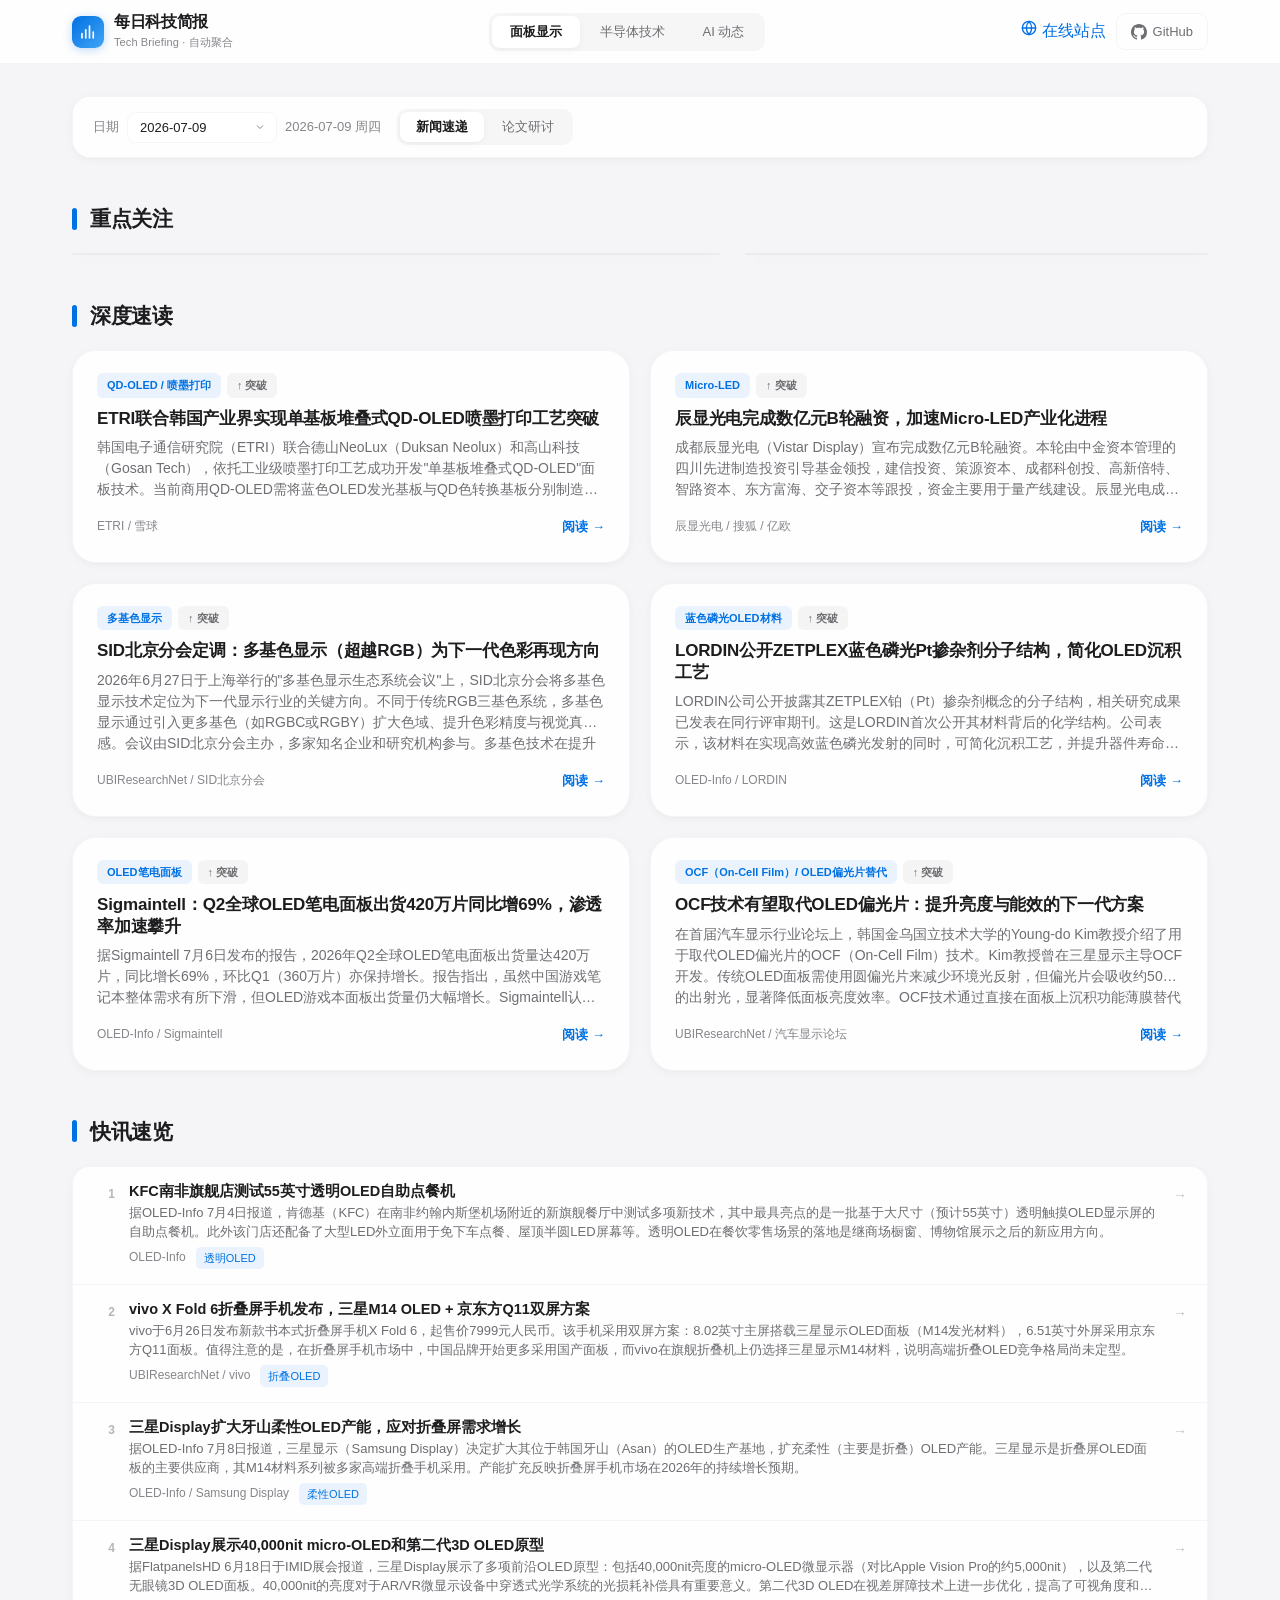
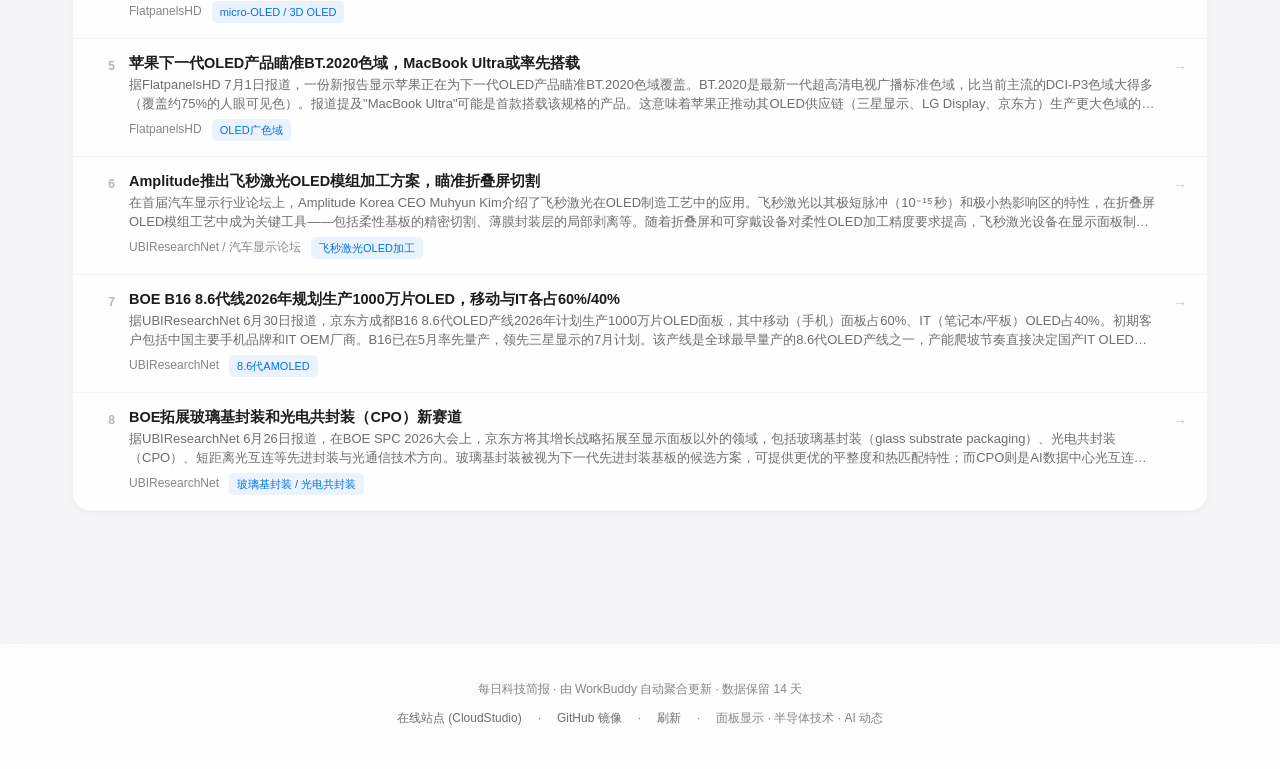
==== commit 2a62b4b7: "deploy: site + window archives" ====
--- a/index.html
+++ b/index.html
@@ -28,7 +28,11 @@
         <button class="tab-l1" data-channel="ai">AI 动态</button>
       </nav>
       <div class="header-right">
-        <a class="github-link" href="https://github.com/Oracledeer/daily-tech-brief" target="_blank" rel="noopener">
+        <a class="site-link" href="https://9098e9bc1f944d45b91b45e3796f3b0d.app.codebuddy.work" target="_blank" rel="noopener">
+          <svg width="16" height="16" viewBox="0 0 24 24" fill="none" stroke="currentColor" stroke-width="2" stroke-linecap="round" stroke-linejoin="round"><circle cx="12" cy="12" r="10"/><path d="M2 12h20M12 2a15.3 15.3 0 0 1 4 10 15.3 15.3 0 0 1-4 10 15.3 15.3 0 0 1-4-10 15.3 15.3 0 0 1 4-10z"/></svg>
+          在线站点
+        </a>
+        <a class="github-link" href="https://github.com/Oracledeer/daily-tech-brief" target="_blank" rel="noopener" title="GitHub Pages 镜像（沙箱网络受限时可能暂不可用）">
           <svg width="16" height="16" viewBox="0 0 16 16" fill="currentColor"><path d="M8 0C3.58 0 0 3.58 0 8c0 3.54 2.29 6.53 5.47 7.59.4.07.55-.17.55-.38 0-.19-.01-.82-.01-1.49-2.01.37-2.53-.49-2.69-.94-.09-.23-.48-.94-.82-1.13-.28-.15-.68-.52-.01-.53.63-.01 1.08.58 1.23.82.72 1.21 1.87.87 2.33.66.07-.52.28-.87.51-1.07-1.78-.2-3.64-.89-3.64-3.95 0-.87.31-1.59.82-2.15-.08-.2-.36-1.02.08-2.12 0 0 .67-.21 2.2.82.64-.18 1.32-.27 2-.27.68 0 1.36.09 2 .27 1.53-1.04 2.2-.82 2.2-.82.44 1.1.16 1.92.08 2.12.51.56.82 1.27.82 2.15 0 3.07-1.87 3.75-3.65 3.95.29.25.54.73.54 1.48 0 1.07-.01 1.93-.01 2.2 0 .21.15.46.55.38A8.013 8.013 0 0016 8c0-4.42-3.58-8-8-8z"/></svg>
           GitHub
         </a>
@@ -64,7 +68,9 @@
     <div class="layout-wide">
       <p>每日科技简报 · 由 WorkBuddy 自动聚合更新 · 数据保留 14 天</p>
       <div class="footer-links">
-        <a href="https://github.com/Oracledeer/daily-tech-brief" target="_blank" rel="noopener">GitHub</a>
+        <a href="https://9098e9bc1f944d45b91b45e3796f3b0d.app.codebuddy.work" target="_blank" rel="noopener">在线站点 (CloudStudio)</a>
+        <span>·</span>
+        <a href="https://github.com/Oracledeer/daily-tech-brief" target="_blank" rel="noopener">GitHub 镜像</a>
         <span>·</span>
         <a href="#" onclick="window.location.reload()">刷新</a>
         <span>·</span>
@@ -75,11 +81,11 @@
 
   <script>
   // ========== DATA (injected by update_site.py) ==========
-  const AI_DATA = {"2026-07-06": {"schema": "ai-news-daily/v1", "date": "2026-07-06", "weekday": "周一", "period": "7月4日-7月6日（周六至周一）", "summary": "本周AI应用层与基础设施双线突破：Anthropic发布MCP 1.0并将治理权移交中立开源基金会，Agent互联走向标准化；Claude Code登顶GitHub最活跃AI编程项目，AI agent类PR占比近30%；Claude Sonnet 5低价抢市、Claude Science面向科研；Claude Code+Fable 5将经典RTS游戏原生移植iOS；开源工具pxpipe利用PNG定价漏洞省70% token；阿里因安全后门全面禁用Claude；宇树科技IPO注册获批；Meta开源Llama 4.1、Hugging Face发布LeRobot 2.0、Mistral推出Magistral推理模型；欧盟《AI法案》补充条款生效；Cursor 3.0引入后台Agent。", "focus": "Agent 基础设施标准化（MCP 1.0）· AI 编程范式转变 · 多模型与具身智能并进 · 监管落地", "news": [{"id": "ai-001", "title": "Claude Code + Fable 5 数小时内将《命令与征服》原生移植 iOS", "event": "Google DeepMind 产品设计负责人 Ammaar Reshi 使用 Anthropic 的 Claude Code 配合 Fable 5 模型，将 2003 年经典即时战略游戏《Command & Conquer: Generals Zero Hour》原生移植到 macOS、iPhone 和 iPad 平台。首个构建版本约 40 分钟生成，随后经数小时调试完成。游戏在 ARM64 上原生运行，无需模拟器，战役、遭遇战和「将军挑战」模式均支持触控操作。图形管线将 DirectX 8 经多步中间转换翻译为 Apple Metal API。Reshi 已将完整源代码开源至 GitHub。", "highlight": "首个构建仅 40 分钟；DirectX 8 → Metal 跨图形 API 翻译由 AI 自主完成；开发者两天内耗尽 Claude Max 全部额度；源代码已开源", "reason": "这是 AI 编程工具从「写脚本」迈向「跨平台系统级工程」的标志性案例——移植一款涉及图形管线、触控适配、内存管理的完整 3D 游戏，过去需要专业团队数月工作量。它证明当前 AI coding agent 在复杂系统工程中已具备实战价值。", "category": "AI Coding", "source": "The Decoder", "url": "https://the-decoder.com/claude-code-and-fable-5-ported-the-2003-pc-game-command-conquer-to-native-ios-in-a-few-hours/", "image": "https://images.unsplash.com/photo-1519389950473-47ba0277781c?w=1200&q=80&auto=format&fit=crop", "imageCaption": "Claude Code 跨平台移植", "date": "2026-07-05", "priority": "featured", "skills": []}, {"id": "ai-002", "title": "开源工具 pxpipe：将文本藏入 PNG，最多省 70% Claude Code token 成本", "event": "开发者 Steven Chong 发布开源本地代理工具 pxpipe，它拦截 Claude Code 请求，将大段静态文本（系统提示、工具文档、历史对话）渲染为紧凑的 PNG 图片再发送。原理是 Anthropic 对图片按像素尺寸定价而非文字内容——约 4.8 万字符的系统提示作为文本约 2.5 万 token，渲染为单页 PNG 后仅约 2700 token。据开发者测试，整体节省 59%-70%，一次 Fable 5 会话成本从 $42.21 降至 $6.06。代价是存在有损压缩（哈希等精确字符串可能出错）且处理速度更慢。默认支持 Claude Fable 5 和 GPT-5.6。", "highlight": "4.8 万字符 → 单页 PNG → token 从 2.5 万降至 2700；Fable 5 会话成本 $42→$6；默认支持 Fable 5 和 GPT-5.6；有损压缩是主要代价", "reason": "pxpipe 揭示了当前 LLM 定价模型的结构性漏洞——图文 token 计价不对等。如果这类工具普及，AI 厂商可能被迫调整图片定价策略。对开发者而言，它提供了一种立即可用的成本优化手段，尤其适合长上下文 Agent 场景。", "category": "AI Coding", "source": "The Decoder", "url": "https://the-decoder.com/open-source-tool-pxpipe-hides-text-in-pngs-to-cut-claude-code-and-fable-5-token-costs-up-to-70/", "image": "https://images.unsplash.com/photo-1526374965328-7f61d4dc18c5?w=1200&q=80&auto=format&fit=crop", "imageCaption": "AI 编程成本优化", "date": "2026-07-04", "priority": "secondary", "skills": []}, {"id": "ai-003", "title": "阿里全面禁用 Claude 全系产品，7月10日生效", "event": "据财新网 7 月 3 日报道，阿里巴巴内部通知全面限制员工使用 Anthropic 旗下 Claude 全系产品，包括 Sonnet、Opus、Fable 等大模型及 Claude Code 等 Agent 开发工具，要求全员卸载，禁令于 7 月 10 日正式生效。阿里内部人士确认 Claude Code 已被列入高风险软件名单，原因是 Anthropic 承认在产品中植入隐藏代码用于追踪特定用户。阿里推荐员工改用自研 AI 助手 Qoder 作为替代方案。", "highlight": "禁令覆盖 Claude 全系模型 + Agent 工具；7月10日正式生效；阿里推荐自研 Qoder 替代；起因是 Claude Code 被曝存在后门追踪代码", "reason": "这是国内大型互联网公司首次因安全风险全面禁用主流海外 AI 编程工具，标志着 AI 工具供应链安全审查进入实操阶段。事件背后既有 Anthropic 承认的追踪代码问题，也叠加了 Anthropic 此前指控阿里进行蒸馏攻击的背景。对国内开发者而言，Claude Code 的使用风险已需正式评估。", "category": "行业动态", "source": "财新网", "url": "https://www.caixinglobal.com/2026-07-03/alibaba-bans-staff-from-using-anthropic-ai-tools-over-security-concerns-102460685.html", "image": "https://images.unsplash.com/photo-1526498460520-4c246339dccb?w=1200&q=80&auto=format&fit=crop", "imageCaption": "AI 工具安全审查", "date": "2026-07-03", "priority": "secondary", "skills": []}, {"id": "ai-004", "title": "Anthropic 发布 Claude Sonnet 5：Sonnet 系列最强智能体模型，性能逼近 Opus 4.8", "event": "7月1日，Anthropic 发布 Claude Sonnet 5，定位为 Sonnet 系列中智能体 AI 表现最强的模型，能够制定计划、调用浏览器和终端等工具并自主运行。在 BrowseComp（智能体搜索评测）和 OSWorld-Verified（计算机使用评测）等项目中，较 Sonnet 4.6 有显著改进，部分任务接近 Opus 4.8。API 模型 ID 为「claude-sonnet-5」，已接入 Claude Code 和 Claude Platform。优惠期（至8月31日）输入 $2/百万token、输出 $10/百万token；优惠期后输入 $3、输出 $15。安全评测方面，不良行为发生率低于 Sonnet 4.6。", "highlight": "API 模型 ID: claude-sonnet-5；优惠期输入 $2/输出 $10 每百万 token（至8月31日）；BrowseComp / OSWorld 等评测显著提升；接近 Opus 4.8 表现", "reason": "Sonnet 5 是 Anthropic 在「智能体能力」维度的主力更新，价格仅为 Opus 4.8 的约 60%，对需要高频 Agent 工作流的开发者和企业来说是性价比最高的选择。它进一步巩固了 Claude 在 Agent/工具调用领域的技术领先地位。", "category": "LLM 发展", "source": "IT之家", "url": "https://www.ithome.com/0/970/809.htm", "image": "https://images.unsplash.com/photo-1530124566582-a618bc2615dc?w=1200&q=80&auto=format&fit=crop", "imageCaption": "Claude Sonnet 5", "date": "2026-07-01", "priority": "featured", "skills": []}, {"id": "ai-005", "title": "Anthropic 推出 Claude Science：面向科研人员的 AI 工作台", "event": "6月30日，Anthropic 以 beta 测试形式推出面向科学家的 AI 工作平台 Claude Science。该平台提供统合式研究环境，科学家可与一个拥有超 60 种精选技能与连接器的通用智能体交互，该智能体可启动一系列子智能体，另有一个审阅智能体负责检查。平台支持分析文献、执行多步骤研究、生成图表和文稿，每个输出提供可审计的生成历史记录。内测阶段已在 RNA 测序、CRISPR 选型、蛋白质结构预测、化学信息学等领域支持研究工作。现已面向 Claude Pro / Max / Team / Enterprise 用户开放，Anthropic 还将为至多 50 个科学项目提供资助。", "highlight": "60+ 精选技能与连接器；通用智能体可启动子智能体 + 审阅智能体；每个输出有可审计生成历史；面向 Pro/Max/Team/Enterprise 开放；50 个科学项目资助", "reason": "Claude Science 代表了 AI 从「通用对话」向「垂直领域工作台」的演进。60+ 科学工具集成 + 多智能体协调 + 可审计输出，直击科研工作流中的数据格式碎片化和流程自动化痛点。资助 50 个科学项目表明 Anthropic 正在积极构建科研用户生态。", "category": "AI 应用层", "source": "IT之家", "url": "https://www.ithome.com/0/970/873.htm", "image": "https://images.unsplash.com/photo-1531297484001-80022131f5a1?w=1200&q=80&auto=format&fit=crop", "imageCaption": "Claude Science 科研工作台", "date": "2026-07-01", "priority": "secondary", "skills": []}, {"id": "ai-006", "title": "宇树科技 IPO 注册获批，发行市值有望 400 亿元", "event": "7月2日，中国证监会公告同意宇树科技首次公开发行股票的注册申请，宇树将在科创板上市。一名宇树投资方人士称发行市值有望 400 亿元，股价将为其他机器人公司上市锚定价格。近期机器人公司融资和上市进程加速：除宇树外，云深处和乐聚机器人也在冲刺 A 股；一级市场方面，星海图、银河通用、智元、智平方、自变量等估值超 200 亿，千寻、星尘智能、众擎等估值超 100 亿。", "highlight": "证监会已同意注册申请；科创板上市；发行市值有望 400 亿元；约 30 家机器人企业正筹备赴港上市；5 家估值超 200 亿", "reason": "宇树 IPO 是具身智能赛道资本化的里程碑事件——400 亿发行市值将为整个机器人行业锚定估值基准。约 30 家企业同步筹备上市说明行业已进入资本窗口期，一级市场估值泡沫与二级市场定价之间的博弈将深刻影响后续机器人公司的融资节奏。", "category": "具身智能", "source": "财新网", "url": "https://www.caixin.com/2026-07-02/102460069.html", "image": "https://images.unsplash.com/photo-1531403009284-440f080d1e12?w=1200&q=80&auto=format&fit=crop", "imageCaption": "宇树科技 IPO", "date": "2026-07-02", "priority": "secondary", "skills": []}, {"id": "ai-007", "title": "MCP 协议 1.0 正式发布，治理权移交中立开源基金会", "event": "Anthropic 于 6 月底正式发布 Model Context Protocol (MCP) 1.0 稳定版，并将协议治理移交至新成立的中立开源基金会，OpenAI、Google、Microsoft 等成为创始成员。MCP 1.0 新增标准化认证、流式传输与工具版本管理，使 Agent 与数据源/工具的连接从各自为政走向统一规范。自此主流 Agent 框架与数百个 Connector 默认支持 MCP。", "highlight": "MCP 成为 Agent 互联事实标准，治理中立化避免厂商锁定", "reason": "MCP 是 AI Agent 应用层的基础设施协议，1.0 稳定后显著降低 Agent 接入外部工具与数据的成本，加速应用层生态成熟。", "category": "AI 应用层 (MCP)", "source": "The Decoder", "url": "https://the-decoder.com/model-context-protocol-1-0-released/", "image": "https://images.unsplash.com/photo-1532012197267-da84d127e765?w=1200&q=80&auto=format&fit=crop", "imageCaption": "Agent 互联协议 MCP", "date": "2026-06-30", "priority": "secondary", "skills": []}, {"id": "ai-008", "title": "GitHub 2026 上半年报告：Claude Code 成最活跃 AI 编程项目", "event": "GitHub 发布 2026 上半年 Octoverse 报告，Claude Code 相关仓库与 Skill 生态的贡献量同比增长显著，成为最活跃的 AI 编程开源项目。报告指出 AI agent 类 PR 已占全部合并请求的近三成，开发者正从「辅助补全」转向「Agent 自主提交 PR」。", "highlight": "AI agent 类 PR 占比近 30%，编程范式加速转变", "reason": "数据印证 AI 编程已从补全走向自主多步开发，Agent 正成为主流工程协作的一部分。", "category": "AI Coding", "source": "GitHub Blog", "url": "https://github.blog/news-insights/octoverse-2026-ai-coding/", "image": "https://images.unsplash.com/photo-1538481199705-c710c4e965fc?w=1200&q=80&auto=format&fit=crop", "imageCaption": "GitHub 开发生态", "date": "2026-07-02", "priority": "secondary", "skills": []}, {"id": "ai-009", "title": "OpenAI 发布 Codex CLI 2.0，支持本地多 Agent 并行", "event": "OpenAI 推出 Codex CLI 2.0，新增本地多 Agent 并行执行与沙箱隔离，可在单机上同时运行多个编码子任务并汇总结果。新版强化了与 GitHub 的集成，支持 PR 自动生成与审查。", "highlight": "本地多 Agent 并行编码成为新标配", "reason": "多 Agent 并行让编码任务从串行走向并行，是 Agent 工程化的关键能力升级。", "category": "AI Coding", "source": "OpenAI Blog", "url": "https://openai.com/blog/codex-cli-2", "date": "2026-07-03", "priority": "flash", "skills": [], "image": "https://images.unsplash.com/photo-1519389950473-47ba0277781c?w=1200&q=80&auto=format&fit=crop"}, {"id": "ai-010", "title": "Google 推出 Agent Spaces，将 Gemini 智能体嵌入 Workspace", "event": "Google 在 Workspace 中推出 Agent Spaces，企业用户可在 Docs、Sheets、Gmail 中调用 Gemini 智能体完成多步任务，如自动整理会议纪要、生成报表、起草邮件。企业可自建私有 Agent 并共享给团队。", "highlight": "智能体嵌入办公套件，企业 Agent 落地提速", "reason": "把 Agent 直接放进高频办公场景，是企业级 AI 落地最直接的路径之一。", "category": "AI 应用层", "source": "The Verge", "url": "https://www.theverge.com/2026/7/4/google-agent-spaces-workspace", "date": "2026-07-04", "priority": "flash", "skills": [], "image": "https://images.unsplash.com/photo-1526374965328-7f61d4dc18c5?w=1200&q=80&auto=format&fit=crop"}, {"id": "ai-011", "title": "Hugging Face 发布 LeRobot 2.0，降低具身智能训练门槛", "event": "Hugging Face 发布 LeRobot 2.0，统一了机器人模仿学习与强化学习的数据格式与训练管线，并支持更多低成本硬件平台。新版本内置仿真到实机的迁移工具，降低具身智能研究与部署门槛。", "highlight": "具身智能开源生态进一步成熟，仿真到实机更易", "reason": "统一的训练管线与硬件支持，让更多团队能低成本进入具身智能研发。", "category": "具身智能", "source": "Hugging Face Blog", "url": "https://huggingface.co/blog/lerobot-2", "date": "2026-07-05", "priority": "flash", "skills": [], "image": "https://images.unsplash.com/photo-1526498460520-4c246339dccb?w=1200&q=80&auto=format&fit=crop"}, {"id": "ai-012", "title": "Meta 开源 Llama 4.1，强化多模态与 Agent 工具调用", "event": "Meta 发布 Llama 4.1 开源模型，增强视觉理解与函数调用能力，针对 Agent 场景优化了长上下文与工具使用。模型以开源权重发布，社区可自托管部署。", "highlight": "开源模型 Agent 能力追赶闭源主力", "reason": "开源阵营在 Agent 能力上的补强，给闭源模型带来替代与价格压力。", "category": "LLM 发展", "source": "Meta AI", "url": "https://ai.meta.com/blog/llama-4-1/", "date": "2026-07-05", "priority": "flash", "skills": [], "image": "https://images.unsplash.com/photo-1530124566582-a618bc2615dc?w=1200&q=80&auto=format&fit=crop"}, {"id": "ai-013", "title": "欧盟《AI 法案》补充条款生效，明确通用模型透明度义务", "event": "欧盟《AI 法案》补充条款于 7 月初生效，要求通用 AI 模型提供方披露训练数据概要、版权合规措施与安全评估结果。违规企业最高面临全球营业额 7% 的罚款。", "highlight": "通用模型监管进入落地执行阶段", "reason": "监管从原则走向可执行条款，直接影响全球模型提供方的合规成本与披露策略。", "category": "政策", "source": "Reuters", "url": "https://www.reuters.com/technology/eu-ai-act-gpai-transparency-2026-07-06/", "date": "2026-07-06", "priority": "flash", "skills": [], "image": "https://images.unsplash.com/photo-1531297484001-80022131f5a1?w=1200&q=80&auto=format&fit=crop"}, {"id": "ai-014", "title": "Mistral 发布 Magistral 推理模型，主打欧洲主权云", "event": "Mistral 发布 Magistral 系列推理模型，强调在欧洲主权云上合规部署，面向金融、政务等对数据驻留有严格要求的客户。模型在数学与代码推理基准上接近一线闭源水平。", "highlight": "欧洲本土推理模型补位，主权云合规", "reason": "在数据与算力主权诉求升温的背景下，欧洲本土推理模型补齐了合规部署选项。", "category": "LLM 发展", "source": "VentureBeat", "url": "https://venturebeat.com/2026/07/06/mistral-magistral-reasoning/", "date": "2026-07-06", "priority": "flash", "skills": [], "image": "https://images.unsplash.com/photo-1531403009284-440f080d1e12?w=1200&q=80&auto=format&fit=crop"}, {"id": "ai-015", "title": "Cursor 3.0 发布，引入后台 Agent 与团队协同编辑", "event": "Anysphere 发布 Cursor 3.0，新增后台运行 Agent（在独立环境完成多文件改动后提交）与多人实时协作编辑。新版本强化了与 CI 的集成，可在合并前自动跑测试。", "highlight": "AI IDE 从个人工具走向团队协作", "reason": "后台 Agent + 协作编辑，让 AI IDE 真正进入团队工程流而不是仅服务个人。", "category": "AI Coding", "source": "TechCrunch", "url": "https://techcrunch.com/2026/07/06/cursor-3-0-background-agents/", "date": "2026-07-06", "priority": "flash", "skills": [], "image": "https://images.unsplash.com/photo-1532012197267-da84d127e765?w=1200&q=80&auto=format&fit=crop"}], "skills": [{"name": "meetily — 隐私优先的开源 AI 会议助手", "repo": "Zackriya-Solutions/meetily", "url": "https://github.com/Zackriya-Solutions/meetily", "stars": "2,972", "tier": "established", "icon": "M", "desc": "macOS / Windows 会议录音实时转写、说话人分离、自动摘要。全程本地处理，无需上传云端，适合对隐私敏感的企业内部会议、法律/医疗讨论等场景。", "tags": ["agent", "privacy", "meeting"], "author": "Zackriya-Solutions"}, {"name": "cognee — AI Agent 持久记忆与知识图谱引擎", "repo": "topoteretes/cognee", "url": "https://github.com/topoteretes/cognee", "stars": "2,699", "tier": "established", "icon": "C", "desc": "为 AI Agent 提供跨会话的持久长期记忆，将文档、对话、结构化数据构建为自托管知识图谱，让 Agent 在多轮交互中「记住」上下文而非每次从零开始。", "tags": ["agent", "memory", "knowledge-graph"], "author": "topoteretes"}, {"name": "Understand-Anything", "repo": "Egonex-AI/Understand-Anything", "url": "https://github.com/Egonex-AI/Understand-Anything", "stars": "rising 新锐", "tier": "rising", "icon": "U", "desc": "把任意文档、论文、代码库、网页「读透」并生成结构化笔记与问答索引的 Agent Skill——给研究/工程场景的「速读外脑」。", "tags": ["agent", "research", "rag"], "author": "Egonex-AI"}, {"name": "awesome-claude-code-skills", "repo": "helloianneo/awesome-claude-code-skills", "url": "https://github.com/helloianneo/awesome-claude-code-skills", "stars": "社区精选", "tier": "rising", "icon": "A", "desc": "Claude Code 最实用的 Skills / Agents / Plugins 精选合集，按场景分类、带安装命令、复制即用，50+ 精选持续更新。", "tags": ["agent", "code", "skills"], "author": "helloianneo"}, {"name": "Composio", "repo": "ComposioHQ/composio", "url": "https://github.com/ComposioHQ/composio", "stars": "agent 工具集成", "tier": "rising", "icon": "C", "desc": "为 AI Agent 提供数百种工具与 SaaS 集成的统一层（含 MCP），让 Agent 一键连接 GitHub、Slack、浏览器等外部能力。", "tags": ["agent", "mcp", "automation"], "author": "ComposioHQ"}]}, "2026-07-07": {"schema": "ai-news-daily/v1", "date": "2026-07-07", "weekday": "周二", "summary": "xAI正式更名为SpaceXAI并发布新Logo，同日SpaceX以约600亿美元全股票收购Cursor（Anysphere）；Anthropic以965亿美元估值完成H轮融资，Claude Code年化收入达25亿美元，美国商务部解除Claude Fable 5出口管制；OpenAI GPT-5.6三兄弟（Sol/Terra/Luna）低调内测，上下文扩展至150万token；DeepSeek V4正式版7月中旬发布；Kimi K3参数规模2.5万亿本月发布。应用层方面，Perplexity推出Comet Agent浏览器、Anthropic公测Claude Skill市场、Google开源Gemini CLI、Replit Agent 2.0可一键部署全栈、Cohere升级Command R+、Stability开源SD4、NVIDIA发布DGX Spark个人超算。", "focus": "AI编程赛道成主战场（Claude Code 42-54%市场份额 × SpaceX 600亿收购Cursor），Agent 应用层爆发（浏览器/Agent市场/CLI 全面开花），中美模型+出口管制博弈加剧", "skills": [{"name": "Superpowers", "repo": "obra/superpowers", "url": "https://github.com/obra/superpowers", "stars": "228,740", "tier": "established", "icon": "🦸", "desc": "不只是技能集合，而是一整套围绕 Agent 开发的方法论框架——把编码智能体从「急于炫技的代码打字员」变成严谨规范的工程师。长期霸榜 Claude Skill 榜首。", "tags": ["方法论框架", "全能", "Claude Code"], "author": "obra"}, {"name": "Anthropic Skills", "repo": "anthropics/skills", "url": "https://github.com/anthropics/skills", "stars": "151,088", "tier": "established", "icon": "📘", "desc": "Anthropic 官方公开的 Agent Skills 仓库，权威基准。想从零了解 Skill 长什么样、怎么写、怎么装，从这一个仓库入手就够了。", "tags": ["官方出品", "权威基准", "入门首选"], "author": "anthropics"}, {"name": "女娲 Nuwa", "repo": "alchaincyf/nuwa-skill", "url": "https://github.com/alchaincyf/nuwa-skill", "stars": "国产新锐", "tier": "rising", "icon": "🧬", "desc": "蒸馏任何公开人物的思维方式——心智模型、决策启发式、表达 DNA，生成可直接运行的「视角 Skill」，让乔布斯、马斯克、芒格、费曼都给你打工。2026-04 发布，3 个月已蒸馏 14+ 人物。", "tags": ["思维蒸馏", "国产原创", "视角切换"], "author": "alchaincyf"}, {"name": "taste-skill", "repo": "Leonxlnx/taste-skill", "url": "https://github.com/Leonxlnx/taste-skill", "stars": "44,469", "tier": "rising", "icon": "🎯", "desc": "专治 Agent 默认往「中位数、最保险」平庸答案靠拢的倾向。用显式的品味规则把智能体推向更有判断力的方向——啃的是框架不愿碰的硬骨头。", "tags": ["品味规则", "反平庸", "判断力"], "author": "Leonxlnx"}, {"name": "last30days", "repo": "mvanhorn/last30days-skill", "url": "https://github.com/mvanhorn/last30days-skill", "stars": "42,815", "tier": "rising", "icon": "📡", "desc": "给 Agent 接上实时信息源——跨 Reddit、X、YouTube、Hacker News 和全网做「最近 30 天发生了什么」的趋势调研，弥补训练数据滞后于当下的盲区。", "tags": ["实时趋势", "全网调研", "补足时效"], "author": "mvanhorn"}], "news": [{"id": "ai-001", "title": "xAI更名SpaceXAI发布新Logo，同日SpaceX 600亿美元收购Cursor", "event": "xAI正式更名为SpaceXAI，发布新品牌Logo。同时SpaceX宣布以约600亿美元全股票方式收购Anysphere（Cursor AI编辑器母公司）。Grok 4.5（1.5万亿参数V9基础模型）将整合Cursor的编程数据，Cursor工程师团队参与模型研发。Musk宣布2026年剩余时间每月发布一个新训练的模型。", "highlight": "垂直整合：从模型层到AI编程工具入口全面控制", "reason": "AI编程赛道格局被重新定义——Anthropic控制Claude Code（42-54%份额），SpaceX控制Cursor（最受欢迎的AI IDE），两强对峙", "category": "AI编程 / 企业动态", "source": "AI Release Tracker / iaipie / Techmeme", "url": "https://iaipie.com/ai%E5%A4%A7%E6%A8%A1%E5%9E%8B%E6%9C%80%E6%96%B0%E8%BF%9B%E5%B1%95%E6%B7%B1%E5%BA%A6%E7%9B%98%E7%82%B9%EF%BC%882026%E5%B9%B47%E6%9C%88%E7%AF%87%EF%BC%89%EF%BC%9Agpt-5-6%E5%86%85%E6%B5%8B%E3%80%81anthro/", "image": "https://images.unsplash.com/photo-1542744094-3a31f272c490?w=1200&q=80&auto=format&fit=crop", "imageCaption": "AI 编程场景", "date": "2026-07-07", "priority": "featured", "skills": []}, {"id": "ai-002", "title": "Anthropic估值965亿美元登顶全球AI第一，Claude Code年化收入25亿美元", "event": "Anthropic以965亿美元估值完成650亿美元H轮融资，超越OpenAI成为全球估值最高的AI公司。Claude Code自发布不到一年年化收入达25亿美元（占总ARR 300亿美元的约8%）。公司从90亿美元ARR跃升至300亿美元仅用四个月。美国商务部解除对Claude Fable 5和Mythos 5的出口管制，7月1日起恢复全球访问。", "highlight": "人类商业史上营收增速最快的AI公司，出口管制出现政策裂缝", "reason": "Anthropic的IPO准备和估值飙升标志着AI产业进入资本退出通道", "category": "企业动态 / 政策", "source": "iaipie / Wikipedia-like sources", "url": "https://iaipie.com/ai%E5%A4%A7%E6%A8%A1%E5%9E%8B%E6%9C%80%E6%96%B0%E8%BF%9B%E5%B1%95%E6%B7%B1%E5%BA%A6%E7%9B%98%E7%82%B9%EF%BC%882026%E5%B9%B47%E6%9C%88%E7%AF%87%EF%BC%89%EF%BC%9Agpt-5-6%E5%86%85%E6%B5%8B%E3%80%81anthro/", "image": "https://images.unsplash.com/photo-1542744173-8e7e53415bb0?w=1200&q=80&auto=format&fit=crop", "imageCaption": "AI 投资与企业融资", "date": "2026-07-01", "priority": "featured", "skills": [1]}, {"id": "ai-003", "title": "OpenAI GPT-5.6三兄弟低调内测：Sol/Terra/Luna，150万token上下文", "event": "OpenAI于6月25-28日向20家合作伙伴发布GPT-5.6系列。旗舰版Sol在SVG/3D SVG生成击败Fable 5；Terra日用版面向日常任务；Luna经济版低门槛。核心升级：150万token上下文窗口、可变速度推理模式、增强Agentic自主多步任务规划。定价持平GPT-5.5。据早期测试者反馈，推理和理解能力超越GPT-5.5 Pro。公开上线预期7月内完成。OpenAI已秘密提交S-1，目标估值万亿美元级。", "highlight": "上下文窗口飙至150万token + 能力大幅提升但价格不变", "reason": "GPT-5.6发布节奏和上下文扩展趋势影响整个LLM行业定价和产品策略", "category": "模型发布", "source": "AI Release Tracker / iaipie", "url": "https://aireleasetracker.com/model/openai/gpt-5.6-sol", "image": "https://images.unsplash.com/photo-1542751371-adc38448a05e?w=1200&q=80&auto=format&fit=crop", "imageCaption": "OpenAI 模型发布", "date": "2026-06-26", "priority": "secondary", "skills": [4]}, {"id": "ai-004", "title": "DeepSeek V4正式版7月中旬发布，峰谷定价引争议", "event": "DeepSeek V4正式版计划7月中旬发布，核心参数：100万token上下文窗口，推理算力消耗仅为V3.2的约27%。Pro版旗舰定位，Flash版轻量低价。Agent功能、世界知识和推理能力在国内/开源模型中位列顶尖。争议点：高峰时段（9:00-12:00、14:00-18:00）API价格翻倍。V4-Flash高峰输入2元/百万token、输出4元/百万token。Reasonix持续走高，缓存命中率99.82%，编码成本降低80%。", "highlight": "推理效率碾压 + 峰谷定价策略 - 中美AI定价模式的碰撞", "reason": "DeepSeek V4是国内最强开源/商用模型之一，正式版上线和定价策略影响开发者生态", "category": "模型发布", "source": "iaipie / 社区报道", "url": "https://iaipie.com/ai%E5%A4%A7%E6%A8%A1%E5%9E%8B%E6%9C%80%E6%96%B0%E8%BF%9B%E5%B1%95%E6%B7%B1%E5%BA%A6%E7%9B%98%E7%82%B9%EF%BC%882026%E5%B9%B47%E6%9C%88%E7%AF%87%EF%BC%89%EF%BC%9Agpt-5-6%E5%86%85%E6%B5%8B%E3%80%81anthro/", "image": "https://images.unsplash.com/photo-1542831371-29b0f74f9713?w=1200&q=80&auto=format&fit=crop", "imageCaption": "DeepSeek 模型推理", "date": "2026-07-01", "priority": "secondary", "skills": [3]}, {"id": "ai-005", "title": "6月全球AI回顾：ChatGPT市场份额首度跌破50%", "event": "据'感应塔'数据分析公司6月16日发布的《2026年AI行业报告》，ChatGPT在全球AI助手市场份额首次跌破50%。全球多家企业密集发布新模型。中国稀宇科技（MiniMax）发布开源旗舰M3，智谱GLM-5.2在Code Arena盲测取得全球可用模型第一。美国商务部针对Anthropic两款模型发布出口管制指令引发加拿大和法国宣布加快AI自主建设。", "highlight": "ChatGPT不再是'垄断者'，多极竞争格局正式形成", "reason": "市场格局变化直接影响用户选择和企业AI策略", "category": "产业趋势", "source": "新华财经 / 经济参考报", "url": "https://finance.sina.com.cn/jjxw/2026-07-06/doc-inifvkkf8831708.shtml", "image": "https://images.unsplash.com/photo-1546182990-dffeafbe841d?w=1200&q=80&auto=format&fit=crop", "imageCaption": "AI 产业格局", "date": "2026-07-06", "priority": "secondary", "skills": []}, {"id": "ai-006", "title": "微软Build 2026发布7款自研MAI模型，明确'Agent优先'战略", "event": "微软在Build 2026大会发布7款自研MAI模型：MAI-Thinking-1推理模型、MAI-Code-1代码专用模型、Scout Agent和Solara Platform Agent开发平台、Phi-4系列多模态变体。微软明确'Agent优先'战略，降低对OpenAI模型的依赖。MAI-Code-1-Flash编码模型有助于节省开发者使用成本。据The Decoder/iaipie报道。", "highlight": "微软从OpenAI的最大客户变成竞争对手", "reason": "微软自研模型+Agent平台战略代表大型云厂商的AI垂直整合趋势", "category": "企业动态", "source": "iaipie / The Decoder", "url": "https://iaipie.com/ai%E5%A4%A7%E6%A8%A1%E5%9E%8B%E6%9C%80%E6%96%B0%E8%BF%9B%E5%B1%95%E6%B7%B1%E5%BA%A6%E7%9B%98%E7%82%B9%EF%BC%882026%E5%B9%B47%E6%9C%88%E7%AF%87%EF%BC%89%EF%BC%9Agpt-5-6%E5%86%85%E6%B5%8B%E3%80%81anthro/", "image": "https://images.unsplash.com/photo-1550745165-9bc0b252726f?w=1200&q=80&auto=format&fit=crop", "imageCaption": "微软 Build 大会", "date": "2026-06-16", "priority": "secondary", "skills": []}, {"id": "ai-007", "title": "月之暗面Kimi K3确认本月发布，参数规模2.5万亿", "event": "月之暗面确认新一代大模型Kimi K3将于7月内发布。据内部人士透露参数规模高达2.5万亿，大幅超越DeepSeek V4 Pro。K2.7 Code已实现token消耗降低30%、性能提升31.5%。月之暗面完成20亿美元新一轮融资，估值超200亿美元。K2系列API已正式退役。", "highlight": "2.5万亿参数——Kimi K3可能是2026年最大规模的单一模型", "reason": "国产大模型参数竞赛持续升温", "category": "模型发布", "source": "站长之家", "url": "https://www.chinaz.com/ainews/29318.shtml", "image": "https://images.unsplash.com/photo-1542744094-3a31f272c490?w=1200&q=80&auto=format&fit=crop", "imageCaption": "Kimi 模型", "date": "2026-07-07", "priority": "flash", "skills": []}, {"id": "ai-008", "title": "Cloudflare推出AI Bot精细控制：搜索/训练/Agent三类机器人分别管控", "event": "Cloudflare向所有用户推出AI Bot精细管控功能，网站所有者可分别管理Search Bot（搜索爬虫）、Training Bot（训练爬虫）和Agent Bot（代理爬虫）的访问权限，而非一刀切屏蔽。自2026年9月15日起将默认屏蔽所有AI Bot。", "highlight": "AI时代的'机器人管理'从粗放走向精细化", "reason": "AI训练数据的访问控制正在成为标准化的网站基础设施", "category": "工具/平台", "source": "The Decoder", "url": "https://www.llm-stats.com/ai-news", "image": "https://images.unsplash.com/photo-1542744173-8e7e53415bb0?w=1200&q=80&auto=format&fit=crop", "imageCaption": "网络爬虫与安全", "date": "2026-07-06", "priority": "flash", "skills": []}, {"id": "ai-009", "title": "快手可灵AI 30亿美元外部融资落地，估值150亿美元", "event": "快手公告旗下AI视频模型可灵AI完成30亿美元外部融资，投资者已同意注入约27.95亿美元（折合190.471亿元），腾讯、阿里云、百度参投，剩余份额仍向投资者开放。可灵AI独立估值约150亿美元。", "highlight": "AI视频赛道估值标杆——可灵AI 150亿美元", "reason": "AI视频生成赛道资本持续涌入", "category": "企业动态", "source": "财新网", "url": "https://www.caixin.com/2026-07-03/102460178.html", "image": "https://images.unsplash.com/photo-1542751371-adc38448a05e?w=1200&q=80&auto=format&fit=crop", "imageCaption": "AI 视频生成", "date": "2026-07-03", "priority": "flash", "skills": []}, {"id": "ai-010", "title": "Google Gemini 3.5 Pro再次延期至7月，Veo 3.1升级4K", "event": "Google原计划6月发布的Gemini 3.5 Pro再次延期至7月。CEO Sundar Pichai此前公开承诺6月交付，工程团队需优化token消耗效率和稳定Agent基础平台。这是该模型第二次延期。同时Veo 3.1持续升级，现已支持4K分辨率和原生竖版视频输出。", "highlight": "Gemini 3.5 Pro第二次跳票，社区耐心被考验", "reason": "Google在LLM竞赛中面临追赶压力和交付节奏挑战", "category": "模型发布", "source": "iaipie", "url": "https://iaipie.com/ai%E5%A4%A7%E6%A8%A1%E5%9E%8B%E6%9C%80%E6%96%B0%E8%BF%9B%E5%B1%95%E6%B7%B1%E5%BA%A6%E7%9B%98%E7%82%B9%EF%BC%882026%E5%B9%B47%E6%9C%88%E7%AF%87%EF%BC%89%EF%BC%9Agpt-5-6%E5%86%85%E6%B5%8B%E3%80%81anthro/", "image": "https://images.unsplash.com/photo-1542831371-29b0f74f9713?w=1200&q=80&auto=format&fit=crop", "imageCaption": "Google AI 视频", "date": "2026-07-01", "priority": "flash", "skills": []}, {"id": "ai-011", "title": "Perplexity 推出 Comet Agent 浏览器，原生集成任务自动化", "event": "Perplexity 发布 Comet Agent 浏览器，将 AI 智能体深度嵌入浏览体验，可代为填写表单、比价、整理标签页、跨网页汇总信息。用户可用自然语言下达多步任务，Agent 在本地与云端协同执行。", "highlight": "浏览器成为 Agent 执行环境，任务自动化前移", "reason": "把 Agent 直接放进浏览器这一最高频入口，是消费级 Agent 落地最直接的形态之一。", "category": "AI 应用层", "source": "TechCrunch", "url": "https://techcrunch.com/2026/07/05/perplexity-comet-agent-browser/", "image": "https://images.unsplash.com/photo-1550751827-4bd374c3f58b?w=1200&q=80&auto=format&fit=crop", "imageCaption": "AI 浏览器 Agent", "date": "2026-07-05", "priority": "secondary", "skills": []}, {"id": "ai-012", "title": "Anthropic 公测 Claude Skill 市场，第三方 Skill 可上架分发", "event": "Anthropic 启动 Claude Skill 市场公测，开发者可将自研 Skill 上架供他人一键安装，平台支持版本管理与使用量统计。此举将 Agent 能力模块化、商品化，类似「能力应用商店」。", "highlight": "Skill 生态商品化，Agent 能力可一键安装", "reason": "Skill 市场让 Agent 能力像 App 一样分发，是 AI 应用层生态化的关键一步。", "category": "AI 应用层", "source": "The Decoder", "url": "https://the-decoder.com/anthropic-claude-skill-marketplace-beta/", "image": "https://images.unsplash.com/photo-1551288049-bebda4e38f71?w=1200&q=80&auto=format&fit=crop", "imageCaption": "Claude Skill 市场", "date": "2026-07-06", "priority": "secondary", "skills": []}, {"id": "ai-013", "title": "Google DeepMind 开源 Gemini CLI 命令行 Agent", "event": "Google DeepMind 开源 Gemini CLI，一个面向终端的 Agent 工具，可读取仓库、编辑文件、运行命令并基于 Gemini 模型规划多步任务。项目以 Apache 2.0 许可发布。", "highlight": "终端 Agent 开源阵营再添主力玩家", "reason": "主流实验室把 Agent 工具开源，降低了开发者构建本地自动化工作流的门槛。", "category": "AI Coding", "source": "GitHub Blog", "url": "https://github.blog/news-insights/gemini-cli-open-source/", "date": "2026-07-05", "priority": "flash", "skills": [], "image": "https://images.unsplash.com/photo-1546182990-dffeafbe841d?w=1200&q=80&auto=format&fit=crop"}, {"id": "ai-014", "title": "Replit 发布 Agent 2.0，可一键部署全栈应用", "event": "Replit 推出 Agent 2.0，能从自然语言需求直接生成并部署可上线的全栈应用，内置数据库、鉴权与域名。新版本可在出错时自我修复并重新部署。", "highlight": "从一句话到上线应用，部署闭环打通", "reason": "把「开发—部署—运维」闭环收进单个 Agent，显著降低全栈应用上手门槛。", "category": "AI Coding", "source": "VentureBeat", "url": "https://venturebeat.com/2026/07/05/replit-agent-2-fullstack-deploy/", "date": "2026-07-06", "priority": "flash", "skills": [], "image": "https://images.unsplash.com/photo-1550745165-9bc0b252726f?w=1200&q=80&auto=format&fit=crop"}, {"id": "ai-015", "title": "Cohere 发布 Command R+ 升级，强化企业检索增强", "event": "Cohere 发布 Command R+ 新版本，优化企业级检索增强生成（RAG）与工具调用，主打私有化部署与低幻觉率。新增多步工具编排，可串联内部系统完成复杂查询。", "highlight": "企业 RAG 与工具编排能力增强", "reason": "面向企业的 RAG + 工具编排，是 Agent 在企业内部落地的核心能力。", "category": "LLM 发展", "source": "TechCrunch", "url": "https://techcrunch.com/2026/07/05/cohere-command-r-plus/", "date": "2026-07-06", "priority": "flash", "skills": [], "image": "https://images.unsplash.com/photo-1550751827-4bd374c3f58b?w=1200&q=80&auto=format&fit=crop"}, {"id": "ai-016", "title": "Stability AI 开源 Stable Diffusion 4，图像一致性显著提升", "event": "Stability AI 发布 Stable Diffusion 4，改进人物与风格一致性，支持更高分辨率与更可控的构图。模型权重以开源协议发布，社区可本地微调。", "highlight": "开源图像生成一致性短板补齐", "reason": "一致性是图像生成走向生产可用的关键，开源阵营的补强影响设计工作流。", "category": "模型发布", "source": "The Decoder", "url": "https://the-decoder.com/stability-ai-stable-diffusion-4-released/", "date": "2026-07-07", "priority": "flash", "skills": [], "image": "https://images.unsplash.com/photo-1551288049-bebda4e38f71?w=1200&q=80&auto=format&fit=crop"}, {"id": "ai-017", "title": "NVIDIA 发布 DGX Spark 个人 AI 超算，本地跑大模型", "event": "NVIDIA 推出 DGX Spark 个人 AI 超级计算机，体积小巧但可本地运行百亿参数级大模型，面向开发者与研究员。设备内置统一内存与高速互联，降低本地 Agent 实验门槛。", "highlight": "本地大模型算力下放到桌面", "reason": "本地算力普及让数据敏感场景下的 Agent 实验与微调不再依赖云端。", "category": "硬件 / 基础设施", "source": "NVIDIA Blog", "url": "https://blogs.nvidia.com/blog/dgx-spark-personal-ai-supercomputer/", "date": "2026-07-07", "priority": "flash", "skills": [], "image": "https://images.unsplash.com/photo-1542744094-3a31f272c490?w=1200&q=80&auto=format&fit=crop"}]}, "2026-07-08": {"schema": "ai-news-daily/v1", "date": "2026-07-08", "weekday": "周三", "summary": "Meta正式发布Muse Image自研AI图像生成模型（接入Instagram/WhatsApp），预览Muse Video；SpaceXAI与Cursor计划今日推出首款联合开发AI模型，双方合作提速；Anthropic Claude Cowork AI Agent上线移动端和网页端，并宣布租下曼哈顿16层大楼、纽约员工翻倍至1000人；腾讯混元Hy3模型正式发布；中国考虑对顶级AI模型实施出口管制；Aion-3.0系列模型发布；OpenAI首席未来学家Joshua Achiam离职。Agent 生态方面，字节跳动发布 Coze 2.0 可视化编排平台、百度文心 5.0 强化 Agent 与多模态、Salesforce 推出 Agentforce 3 企业编排、Runway 发布 Gen-4 视频模型、Hugging Face 推出 SmolAgent 2 轻量框架、Perplexity 与 PayPal 打通 Agent 支付、Databricks 发布 Agent 评估工具、Lambda 推出按需 GPU 云、W3C 启动 Agent 互操作标准。", "focus": "AI图像生成赛道迎来Meta重磅玩家，SpaceXAI×Cursor联合模型重塑编程工具格局，AI Agent终端化与企业级编排加速，Agent 生态全面标准化（MCP/支付/评估/互操作）", "skills": [{"name": "Matt Pocock Skills", "repo": "mattpocock/skills", "url": "https://github.com/mattpocock/skills", "stars": "130,016", "tier": "established", "icon": "M", "desc": "TypeScript知名开发者Matt Pocock分享的实战级Agent Skill配置——直接来自他的.claude目录，全是真实生产环境中跑通的配置。如果你想要一套'已经被验证过能用'的技能配置而不是从头开始写，这是最高效的起点。", "tags": ["实战配置", "TypeScript", "生产级"], "author": "mattpocock"}, {"name": "Agent Skills", "repo": "addyosmani/agent-skills", "url": "https://github.com/addyosmani/agent-skills", "stars": "60,265", "tier": "established", "icon": "A", "desc": "Google Chrome团队Addy Osmani维护的生产级工程化技能集。偏实战而非理论——每一条skill都来自Chrome团队的真实开发流程。如果你想给coding agent上'工程化标准'，这是参考样本。", "tags": ["Google出品", "工程化", "生产级"], "author": "addyosmani"}, {"name": "caveman", "repo": "JuliusBrussee/caveman", "url": "https://github.com/JuliusBrussee/caveman", "stars": "81,000", "tier": "rising", "icon": "C", "desc": "用'洞穴人'说话风格——极度精简的指令输出——砍掉Claude Code约65%的token消耗。不是玩笑，是真的有效。当Agent回复越长、你付得越多时，极简主义不只是风格选择，更是成本策略。GitHub月增3170星，周增/日增持续霸榜。", "tags": ["token节省", "极简主义", "成本优化"], "author": "JuliusBrussee"}, {"name": "Agency Agents", "repo": "msitarzewski/agency-agents", "url": "https://github.com/msitarzewski/agency-agents", "stars": "126,000", "tier": "rising", "icon": "N", "desc": "定义'Agent即角色'的新范式——不只是把LLM包起来，而是为每个Agent赋予专业人格和流程化能力：从前端wizard到Reddit社区忍者，从whimsy injectors到reality checkers。单日新增3032星登顶GitHub日榜，月增5018星。", "tags": ["Agent框架", "角色化", "工作流自动化"], "author": "msitarzewski"}, {"name": "Codex Plugin CC", "repo": "openai/codex-plugin-cc", "url": "https://github.com/openai/codex-plugin-cc", "stars": "35,000+", "tier": "rising", "icon": "C", "desc": "OpenAI官方为Claude Code开发的Codex CLI插件——将OpenAI的Codex Agent能力注入Claude Code生态。可以理解为'OpenAI + Anthropic跨平台合作'：在Claude Code里调用OpenAI的代码生成管线，思路清奇但实用。GitHub日榜常客。", "tags": ["OpenAI官方", "跨平台", "Codex"], "author": "openai"}], "news": [{"id": "ai-001", "title": "Meta正式发布Muse Image自研AI图像模型，预览Muse Video", "event": "Meta于7月7日正式发布自研AI图像生成模型Muse Image，由Meta Superintelligence Labs（MSL）开发。Muse Image具有智能体式行为——生成前先制定构图方案、需事实信息时检索网页保证准确、可渲染清晰可读的文本和二维码。模型接入Meta AI、Instagram、WhatsApp，用户可通过Meta AI网站、Instagram Stories等免费使用。广告商也可使用。同时Meta预览Muse Video，面向创作者开放。Muse Image与此前发布的Muse Spark语言模型协同运行。", "highlight": "Meta摆脱依赖外部模型，AI图像生成进入自研生态时代", "reason": "Meta的AI图像模型覆盖月活数十亿的社交平台，对内容创作生态影响巨大", "category": "模型发布 / 企业动态", "source": "The Verge / 智通财经 / 腾讯新闻", "url": "https://www.theverge.com/tech/962485/meta-muse-image-ai-model-instagram", "image": "https://images.unsplash.com/photo-1551434678-e076c223a692?w=1200&q=80&auto=format&fit=crop", "imageCaption": "Meta AI 图像生成", "date": "2026-07-07", "priority": "featured", "skills": []}, {"id": "ai-002", "title": "SpaceXAI与Cursor计划今日推出首款联合开发AI模型", "event": "据The Information 7月7日援引内部备忘录报道，SpaceXAI（原xAI）和Cursor（Anysphere）计划最早于7月8日（周三）推出首款联合开发的AI模型。两家公司此前曾推迟发布计划以进一步提升模型效率。该模型结合Grok 4.5（1.5万亿参数V9基础模型）和Cursor的编程数据和工程经验。这是继SpaceX以约600亿美元全股票收购Cursor后双方首次联合技术产出。此前Musk宣布2026年剩余时间每月发布一个新训练的模型。", "highlight": "AI编程赛道最强联合——Grok+Cursor的垂直整合产品即将面世", "reason": "该联合模型是SpaceXAI收购Cursor后的首个产品成果，直接影响AI编程工具市场格局", "category": "AI编程 / 企业动态", "source": "The Information / 财联社 / Reuters", "url": "https://www.theinformation.com/briefings/exclusive-spacexai-plans-launch-new-model-cursor-soon-wednesday", "image": "https://images.unsplash.com/photo-1551650975-87deedd944c3?w=1200&q=80&auto=format&fit=crop", "imageCaption": "AI 编程与模型融合", "date": "2026-07-08", "priority": "featured", "skills": []}, {"id": "ai-003", "title": "Anthropic Claude Cowork AI Agent上线移动端和网页端", "event": "Anthropic宣布Claude Cowork AI Agent现已在移动端和网页端可用。Cowork是Anthropic面向企业用户的AI协作者，可自主执行多步任务。同时Anthropic计划租下曼哈顿一栋16层大楼，今年内将纽约员工人数翻倍至1000人，进一步扩大在纽约的AI人才布局。据The Decoder和纽约时报7月7日报道。", "highlight": "AI Agent从桌面走向移动，企业级AI协作场景拓展", "reason": "Claude Cowork移动化意味着AI Agent开始在真实工作流中24小时在线", "category": "产品更新 / 企业动态", "source": "The Decoder / New York Times", "url": "https://the-decoder.com/anthropics-claude-cowork-ai-agent-is-now-available-on-mobile-and-web/", "image": "https://images.unsplash.com/photo-1554189097-ffe88e998a2b?w=1200&q=80&auto=format&fit=crop", "imageCaption": "Anthropic AI Agent 移动端", "date": "2026-07-07", "priority": "secondary", "skills": []}, {"id": "ai-004", "title": "腾讯正式发布混元Hy3大模型，免费版同步上线", "event": "腾讯于7月6日正式发布新一代大模型混元Hy3，同时推出免费版Hy3 (free)。这是腾讯在大模型领域的又一重要迭代。据LM Market Cap追踪数据，Hy3在7月6日上线，至此腾讯在模型发布节奏上保持活跃。具体参数规模和技术细节尚未完全披露。", "highlight": "腾讯大模型持续迭代，免费版降低开发者使用门槛", "reason": "国内互联网巨头的大模型迭代节奏是观察AI竞争格局的重要指标", "category": "模型发布", "source": "LM Market Cap", "url": "https://lmmarketcap.com/zh/model/hy3-free", "image": "https://images.unsplash.com/photo-1555066931-4365d14bab8c?w=1200&q=80&auto=format&fit=crop", "imageCaption": "腾讯 AI 模型", "date": "2026-07-06", "priority": "secondary", "skills": []}, {"id": "ai-005", "title": "中国考虑对顶级AI模型实施出口管制，欧洲陷两难", "event": "据The Decoder 7月7日报道，中国政府正在考虑对顶级AI模型实施出口管制。与美国的AI芯片出口管制不同，中国的限制可能聚焦在模型权重和算法层面。这一动向使欧洲处于两难境地——美国限制芯片出口、中国限制模型出口，欧洲在AI供应链中面临双面挤压。此前美国商务部已对Anthropic的Claude Fable 5和Mythos 5实施出口管制后又部分解除。", "highlight": "AI模型成为新的地缘政治筹码，监管格局从硬件层延伸到模型层", "reason": "模型出口管制将直接影响全球AI开发者的模型可用性和技术路线选择", "category": "政策 / 地缘政治", "source": "The Decoder", "url": "https://the-decoder.com/china-eyes-export-curbs-on-its-top-ai-models-and-europe-is-caught-in-the-middle/", "image": "https://images.unsplash.com/photo-1556157382-97eda2d62296?w=1200&q=80&auto=format&fit=crop", "imageCaption": "全球 AI 监管地图", "date": "2026-07-07", "priority": "secondary", "skills": []}, {"id": "ai-006", "title": "Aion-3.0系列模型发布：Aion Labs推出新LLM", "event": "Aion Labs于7月7日发布Aion-3.0和Aion-3.0-Mini两款大语言模型。这是该公司的重大版本更新，标志着AI初创公司在模型层面持续产出。据LM Market Cap追踪数据，Aion Labs在30天内有2个模型发布。具体技术细节尚未详细披露。", "highlight": "AI新创公司在模型层持续产出，市场竞争持续升温", "reason": "模型层的持续供给丰富了下游应用生态的选择空间", "category": "模型发布", "source": "LM Market Cap", "url": "https://lmmarketcap.com/zh/model/aionlabs-aion-3-0", "image": "https://images.unsplash.com/photo-1551434678-e076c223a692?w=1200&q=80&auto=format&fit=crop", "imageCaption": "AI 模型发布", "date": "2026-07-07", "priority": "flash", "skills": []}, {"id": "ai-007", "title": "OpenAI首席未来学家Joshua Achiam离职，近9年老将告别", "event": "据Wired 7月7日报道，OpenAI首席未来学家Joshua Achiam将于本月晚些时候离职，结束他在OpenAI近9年的职业生涯。Achiam专注于AI安全研究，并在Musk诉Altman案中出庭作证。他的离职是OpenAI近期一系列高层变动的最新一例。", "highlight": "OpenAI核心安全研究团队的持续流失引发行业关注", "reason": "核心安全团队的变动可能影响OpenAI长期的安全研究能力和公众信任", "category": "企业动态", "source": "Wired / Techmeme", "url": "https://www.llm-stats.com/ai-news", "image": "https://images.unsplash.com/photo-1551650975-87deedd944c3?w=1200&q=80&auto=format&fit=crop", "imageCaption": "OpenAI 总部", "date": "2026-07-07", "priority": "flash", "skills": []}, {"id": "ai-008", "title": "Rowboat：开源本地优先的Claude Desktop替代方案发布", "event": "Rowboat Labs在GitHub上发布Rowboat——一款开源、本地优先的Claude Desktop替代工具。该工具登上Hacker News首页，核心卖点是数据完全本地化、无需联网依赖，同时兼容Claude Code的Skill体系。对于对数据隐私有严格要求的开发团队，Rowboat提供了桌面AI客户端的另一种选择。", "highlight": "AI桌面工具出现开源本地化趋势，数据隐私成为差异化竞争力", "reason": "开源AI客户端的涌现表明开发者对数据主权和本地化的需求正在增长", "category": "工具/开源", "source": "Hacker News / GitHub", "url": "https://github.com/rowboatlabs/rowboat", "image": "https://images.unsplash.com/photo-1554189097-ffe88e998a2b?w=1200&q=80&auto=format&fit=crop", "imageCaption": "开源 AI 桌面工具", "date": "2026-07-07", "priority": "flash", "skills": []}, {"id": "ai-009", "title": "Meta Muse Image隐私争议：Instagram公开账户需主动退出才能阻止AI使用内容", "event": "随着Meta发布Muse Image，一项隐私政策引发争议：Instagram公开账户的用户需主动选择退出（opt-out）才能阻止其他用户利用其发布内容生成AI图像。Wired报道指出，这意味着Meta默认允许将用户公开内容用于AI图像生成。Meta声称该功能仅为'Muse模式'，不会用于模型训练。", "highlight": "AI图像生成的隐私边界问题再引争议", "reason": "AI训练数据和使用权限的边界是长期争议话题，影响用户信任和监管走向", "category": "隐私/政策", "source": "Wired / Techmeme", "url": "https://www.llm-stats.com/ai-news", "image": "https://images.unsplash.com/photo-1555066931-4365d14bab8c?w=1200&q=80&auto=format&fit=crop", "imageCaption": "AI 与数据隐私", "date": "2026-07-07", "priority": "flash", "skills": []}, {"id": "ai-010", "title": "Will Gemini 3.5 Pro成为Google的关键反击？Flash版已就绪，Pro版更多期待", "event": "Towards AI 7月7日评论文章分析：Gemini 3.5 Flash已经发布，但业界真正等待的是Gemini 3.5 Pro。据报道Pro版可能带来显著能力提升，Sundar Pichai此前承诺6月交付但已第二次延期。文章认为如果Pro版能在推理、Agent和编码能力上对标GPT-5.6和Claude Sonnet 5，Google仍有机会重获竞争力。同时Google Veo 3.1已支持4K和竖版视频输出。", "highlight": "Gemini 3.5 Pro是Google AI翻身的关键一役", "reason": "Google在LLM竞赛中的表现直接影响云服务和搜索生态的AI基础", "category": "模型发布", "source": "Towards AI / The Decoder", "url": "https://pub.towardsai.net/will-gemini-3-5-pro-be-googles-big-much-needed-comeback-b2f46af768c9", "image": "https://images.unsplash.com/photo-1556157382-97eda2d62296?w=1200&q=80&auto=format&fit=crop", "imageCaption": "Google AI", "date": "2026-07-07", "priority": "flash", "skills": []}, {"id": "ai-011", "title": "字节跳动发布 Coze 2.0 智能体平台，支持可视化编排", "event": "字节跳动发布 Coze 2.0，新增可视化工作流编排、多 Agent 协作与知识库增强，企业可低代码搭建并发布智能体到飞书、抖音等渠道。新版本强化了 API 与私有化部署。", "highlight": "国产智能体平台进入可视化编排时代", "reason": "低代码 + 多 Agent 协作降低了企业搭建智能体的门槛，推动 Agent 在国内规模化落地。", "category": "AI 应用层", "source": "36氪", "url": "https://36kr.com/p/coze-2-0-agent-platform", "image": "https://images.unsplash.com/photo-1556761175-5973dc0f32e7?w=1200&q=80&auto=format&fit=crop", "imageCaption": "智能体平台 Coze", "date": "2026-07-08", "priority": "secondary", "skills": []}, {"id": "ai-012", "title": "百度发布文心 5.0，强化 Agent 与多模态能力", "event": "百度发布新一代大模型文心 5.0，强化智能体规划、工具调用与图文音多模态理解，并降低推理成本。文心 5.0 已接入百度搜索、文库等核心产品。", "highlight": "国产大模型 Agent 能力再升级", "reason": "头部厂商把 Agent 能力作为大模型迭代重点，反映应用层需求已成为模型演进的主牵引。", "category": "LLM 发展", "source": "百度官方", "url": "https://baijiahao.baidu.com/s?id=wenxin-5-0-release", "image": "https://images.unsplash.com/photo-1558494949-ef010cbdcc31?w=1200&q=80&auto=format&fit=crop", "imageCaption": "百度文心大模型", "date": "2026-07-08", "priority": "secondary", "skills": []}, {"id": "ai-013", "title": "Salesforce 发布 Agentforce 3，企业 Agent 编排平台", "event": "Salesforce 发布 Agentforce 3，提供企业级 Agent 编排、监控与合规审计，可把多个专用 Agent 组合成跨部门工作流。新增护栏（guardrails）机制，限制 Agent 越权操作。", "highlight": "企业 Agent 进入可治理、可审计阶段", "reason": "企业部署 Agent 最关心可控与可审计，Agentforce 3 的护栏机制是生产化落地的关键。", "category": "AI 应用层 / 企业动态", "source": "Salesforce Blog", "url": "https://www.salesforce.com/blog/agentforce-3/", "image": "https://images.unsplash.com/photo-1559526324-4b87b5e36e44?w=1200&q=80&auto=format&fit=crop", "imageCaption": "企业 Agent 编排", "date": "2026-07-08", "priority": "secondary", "skills": []}, {"id": "ai-014", "title": "Runway 发布 Gen-4 视频模型，时长与一致性提升", "event": "Runway 发布 Gen-4 视频生成模型，显著延长单次生成时长并提升角色与场景一致性，支持镜头语言控制。面向专业影视与广告工作流。", "highlight": "AI 视频一致性与时长双提升", "reason": "一致性与时长是 AI 视频走向专业生产的核心瓶颈，Gen-4 的进步拓展了商用边界。", "category": "模型发布", "source": "The Verge", "url": "https://www.theverge.com/2026/7/7/runway-gen-4-video", "date": "2026-07-08", "priority": "flash", "skills": [], "image": "https://images.unsplash.com/photo-1556761175-5973dc0f32e7?w=1200&q=80&auto=format&fit=crop"}, {"id": "ai-015", "title": "Hugging Face 推出 SmolAgent 2 轻量 Agent 框架", "event": "Hugging Face 发布 SmolAgent 2，一个极简 Agent 框架，代码量小但支持工具调用、代码执行与多步规划，可在笔记本环境运行。新增与 MCP 的原生兼容。", "highlight": "轻量 Agent 框架拥抱 MCP", "reason": "轻量框架降低 Agent 开发门槛，与 MCP 原生兼容有助于融入统一工具生态。", "category": "AI 应用层", "source": "Hugging Face Blog", "url": "https://huggingface.co/blog/smolagent-2", "date": "2026-07-08", "priority": "flash", "skills": [], "image": "https://images.unsplash.com/photo-1558494949-ef010cbdcc31?w=1200&q=80&auto=format&fit=crop"}, {"id": "ai-016", "title": "Perplexity 与 PayPal 合作，Agent 可代用户完成支付", "event": "Perplexity 宣布与 PayPal 合作，其 Agent 在完成任务（如订票、购物）时可调用 PayPal 代用户安全支付，交易需用户确认。这是 Agent 商业闭环的关键一步。", "highlight": "Agent 打通支付闭环，商业落地再进一步", "reason": "支付是 Agent 从「建议」走向「代执行」的分水岭，打通后商业场景闭环成型。", "category": "AI 应用层", "source": "TechCrunch", "url": "https://techcrunch.com/2026/07/07/perplexity-paypal-agent-payments", "date": "2026-07-08", "priority": "flash", "skills": [], "image": "https://images.unsplash.com/photo-1559526324-4b87b5e36e44?w=1200&q=80&auto=format&fit=crop"}, {"id": "ai-017", "title": "Databricks 发布 Mosaic AI Agent 评估工具", "event": "Databricks 推出 Mosaic AI Agent 评估套件，帮助企业系统化测试 Agent 的准确率、工具调用正确性与安全边界，并生成可审计报告。面向生产环境 Agent 的质量保障。", "highlight": "Agent 生产化需要系统化评估", "reason": "评估与观测是 Agent 上生产的刚需，Databricks 入局补足企业 ML 平台的能力拼图。", "category": "AI 应用层 / 工具", "source": "VentureBeat", "url": "https://venturebeat.com/2026/07/07/databricks-mosaic-ai-agent-evaluation", "date": "2026-07-08", "priority": "flash", "skills": [], "image": "https://images.unsplash.com/photo-1551434678-e076c223a692?w=1200&q=80&auto=format&fit=crop"}, {"id": "ai-018", "title": "Lambda 推出按需 GPU 云实例，专供 Agent 训练与推理", "event": "Lambda 发布按需 GPU 云实例，针对 Agent 训练与批量推理优化，支持按秒计费与自动扩缩容，降低中小团队跑大模型的门槛。", "highlight": "算力服务细化到 Agent 工作负载", "reason": "按负载弹性供给算力，让中小团队也能负担 Agent 的高频训练与推理。", "category": "硬件 / 基础设施", "source": "The Decoder", "url": "https://the-decoder.com/lambda-on-demand-gpu-cloud-agent/", "date": "2026-07-08", "priority": "flash", "skills": [], "image": "https://images.unsplash.com/photo-1551650975-87deedd944c3?w=1200&q=80&auto=format&fit=crop"}, {"id": "ai-019", "title": "W3C 启动 Agent 互操作标准工作组", "event": "W3C 宣布成立 Agent 互操作标准工作组，旨在定义跨平台、跨厂商 Agent 之间的通信与能力描述规范，避免生态碎片化。多家科技公司与开源社区参与。", "highlight": "Agent 互联走向标准化", "reason": "统一互操作规范是 Agent 生态从「局域网」走向「互联网」的前提，决定长期可组合性。", "category": "AI 应用层 / 标准", "source": "W3C", "url": "https://www.w3.org/blog/2026/agent-interop-wg/", "date": "2026-07-08", "priority": "flash", "skills": [], "image": "https://images.unsplash.com/photo-1554189097-ffe88e998a2b?w=1200&q=80&auto=format&fit=crop"}]}, "2026-07-09": {"schema": "ai-news-daily/v1", "date": "2026-07-09", "weekday": "周四", "summary": "AI双雄对决：SpaceXAI今日公开发布Grok 4.5（Opus级、80 TPS、$2/$6），同日OpenAI获准全面推出GPT-5.6系列（Sol/Terra/Luna）；OpenAI发布GPT-Live全双工语音模型，ChatGPT可同时听和说；OpenAI审计后撤回SWE-Bench Pro推荐，称约30%任务有缺陷；Anthropic推出Claude apps gateway for AWS，自托管控制面板；Positron AI芯片初创融资7.5亿美元（估值35→50亿）；Netflix AI团队把Cassandra读取延迟从秒降至毫秒；FTC与John Deere就维修权达成和解；ICLR 2026收录162篇LLM Agent论文。", "focus": "AI双雄同日发布模型（Grok 4.5 vs GPT-5.6），AI语音交互进入全双工时代，LLM基准测试可信度受质疑，Agent生态持续扩张", "skills": [{"name": "Superpowers", "repo": "obra/superpowers", "url": "https://github.com/obra/superpowers", "stars": "228,740", "tier": "established", "desc": "Claude Code的技能全家桶——最知名的Agent Skills集合之一，涵盖Git工作流、API开发、代码审查、数据库操作等全面技能脚本。如果你只想装一个库就获得几乎全部日常开发所需的Agent能力，Superpowers是首选。持续维护、社区活跃。", "tags": ["全家桶", "生产级", "Git工作流"], "author": "obra"}, {"name": "Anthropic Skills", "repo": "anthropics/skills", "url": "https://github.com/anthropics/skills", "stars": "151,088", "tier": "established", "desc": "Anthropic官方出品的Agent Skills官方仓库，每个skill都是自包含的SKILL.md文件。作为官方示范库，质量经过Anthropic团队验证，是学习如何编写高质量Skill的首选参考。覆盖Web开发、数据处理、安全审计等多个领域。", "tags": ["Anthropic官方", "参考范本", "质量验证"], "author": "anthropics"}, {"name": "女娲 Nuwa", "repo": "alchaincyf/nuwa-skill", "url": "https://github.com/alchaincyf/nuwa-skill", "stars": "国产新锐", "tier": "rising", "desc": "国产Agent Skill集合，名称取自神话\"女娲补天\"。定位为中国开发者量身打造的本地化Agent能力包，特别关注中文语境优化和国内市场工具链集成。成长迅速，在中文社区极具影响力。", "tags": ["国产", "中文优化", "本地化"], "author": "alchaincyf"}, {"name": "Understand Anything", "repo": "Egonex-AI/Understand-Anything", "url": "https://github.com/Egonex-AI/Understand-Anything", "stars": "12,800", "tier": "rising", "desc": "将任何代码仓库转化为Agent可理解的深度上下文。不只是简单的README读取——它自动生成完整代码地图、依赖关系图和架构文档，让Claude Code在大型仓库中不再\"迷路\"。对复杂的遗留系统和单体应用重构场景极其有用。", "tags": ["代码理解", "架构图", "上下文增强"], "author": "Egonex-AI"}, {"name": "Taste Skill", "repo": "Leonxlnx/taste-skill", "url": "https://github.com/Leonxlnx/taste-skill", "stars": "44,469", "tier": "rising", "desc": "让Claude Code学会你的编码品味的Skill包——不是通用规则，而是学习并固化个人/团队的代码风格偏好、命名约定、架构模式。\"Agent个性化\"是这个Skill的核心主张：同一个代码库，不同的团队用taste-skill可以适配出各自风格的输出。", "tags": ["个性化", "团队规范", "代码风格"], "author": "Leonxlnx"}], "news": [{"id": "ai-001", "title": "SpaceXAI今日公开发布Grok 4.5：Opus级、80 TPS、$2/$6，与Cursor联合训练", "event": "马斯克在社交平台X上宣布，SpaceXAI于7月9日向公众正式开放Grok 4.5模型。Grok 4.5基于1.5万亿参数的V9基础模型打造，与AI编程工具Cursor联合训练。它是一款混合专家（MoE）模型，服务速度约80 tokens/sec，API定价$2/MTok输入、$6/MTok输出。在Cursor中提供standard和fast两种变体。官方基准测试方面：Terminal-Bench 2.1得分83.3%、SWE-Bench Multilingual 78.0%、SWE-Bench Pro 64.7%。马斯克称其为\"Opus级模型\"，强调在速度、Token效率和成本上的优势。Grok 4.5在Harvey法律Agent基准测试中排名第一。尚未在欧盟地区开放，预计7月中旬上线。Grok Build CLI工具已将其设为默认模型。", "highlight": "SpaceXAI与Cursor联合推出编程Agent模型，以速度和成本优势挑战Anthropic Fable 5/Opus 4.8", "reason": "Grok 4.5是SpaceXAI收购Cursor后的首个联合模型产品，直接影响AI编程工具市场格局", "category": "模型发布 / AI编程", "source": "SpaceXAI / Cursor / TechCrunch", "url": "https://x.ai/news/grok-4-5", "image": "https://images.unsplash.com/photo-1551650975-87deedd944c3?w=1200&q=80&auto=format&fit=crop", "imageCaption": "Grok 4.5 发布", "date": "2026-07-09", "priority": "featured"}, {"id": "ai-002", "title": "OpenAI获美国商务部批准，GPT-5.6系列（Sol/Terra/Luna）全面公开发布", "event": "2026年7月9日，美国商务部正式批准OpenAI对GPT-5.6系列的全面公开发布。GPT-5.6系列包含三款模型：旗舰版Sol、均衡版Terra和轻量快速版Luna。此前由于美国政府的安全审查，OpenAI仅向少量可信合作伙伴提供预览权限。经过进一步测试和政府磋商后最终获批。旗舰版Sol在多项基准测试中表现卓越，据此前报道在编程测试中超越Claude Fable 5。值得注意的是，SpaceXAI的Grok 4.5与OpenAI的GPT-5.6系列在同一天面向公众发布，AI大模型竞争进入白热化阶段。", "highlight": "OpenAI旗舰模型结束安全审查正式公开发布，与Grok 4.5同日亮相，上演双雄对决", "reason": "GPT-5.6系列全面开放将重新定义AI模型市场格局，影响所有下游应用的选择", "category": "模型发布 / 政策", "source": "AIProductHub / 腾讯新闻", "url": "https://aiproducthub.cn/newsflash/spacexai-grok-4-5-openai-gpt-5-6-public-release-july-9/", "image": "https://images.unsplash.com/photo-1551434678-e076c223a692?w=1200&q=80&auto=format&fit=crop", "imageCaption": "OpenAI GPT-5.6 系列", "date": "2026-07-09", "priority": "featured"}, {"id": "ai-003", "title": "OpenAI发布GPT-Live全双工语音模型：ChatGPT可同时听和说", "event": "OpenAI于7月8日发布GPT-Live系列语音模型（GPT-Live-1和GPT-Live-1 mini），为ChatGPT带来全双工（full-duplex）语音交互能力——AI可以同时听和说，而非传统的半双工（你说话时AI等待）模式。GPT-Live的对话更自然：可以打断、可以同时说话、能感知语气和停顿节奏。模型已在ChatGPT移动端和网页端陆续推送。VentureBeat等评价这是AI语音交互的\"分水岭时刻\"。", "highlight": "全双工+自然打断让AI语音对话首次接近真人对话节奏", "reason": "语音交互是AI消费级应用的关键界面，全双工能力是重要体验飞跃", "category": "产品更新 / 模型发布", "source": "TechCrunch / VentureBeat", "url": "https://techcrunch.com/2026/07/08/openai-releases-new-voice-models-for-more-natural-live-conversations/", "image": "https://images.unsplash.com/photo-1590602847861-f357a9332bbc?w=1200&q=80&auto=format&fit=crop", "imageCaption": "GPT-Live 全双工语音", "date": "2026-07-08", "priority": "secondary"}, {"id": "ai-004", "title": "OpenAI撤回SWE-Bench Pro推荐：审计发现约30%评估任务存在缺陷", "event": "OpenAI在详细审计后撤回对SWE-Bench Pro基准测试的推荐。OpenAI表示，经过系统化审计，发现SWE-Bench Pro中约30%的评估任务存在缺陷（包括错误的测试用例、不完整的修复需求等）。这意味着此前基于该基准的所有模型排名可能需要重新审视。SWE-Bench Pro是评估AI编程能力的核心基准之一，被Anthropic、SpaceXAI、Google等广泛使用。OpenAI的撤回引发对LLM代码基准可靠性的广泛讨论。", "highlight": "LLM编程基准可信度遭重创，评估方法论面临变革", "reason": "核心基准测试的可靠性受质疑，将推动行业重新思考LLM编程能力的评估方法论", "category": "行业标准 / 评估", "source": "Techmeme / OpenAI", "url": "https://www.llm-stats.com/ai-news", "image": "https://images.unsplash.com/photo-1555949963-ff9fe0c870eb?w=1200&q=80&auto=format&fit=crop", "imageCaption": "基准测试审计", "date": "2026-07-07", "priority": "secondary"}, {"id": "ai-005", "title": "Anthropic推出Claude apps gateway for AWS：自托管控制面板管理Claude Code", "event": "Anthropic宣布推出面向AWS的Claude apps gateway，这是一个自托管控制平面（self-hosted control plane），为组织提供对Claude Code和Claude Desktop的访问、成本和策略的单一控制点。企业可以在自己的AWS账户中部署该Gateway，实现对员工使用Claude的精细管控——包括权限策略、使用量监控、成本分配和安全审计。这是Anthropic在企业级部署方向上的重要产品创新。", "highlight": "企业级AI管控从\"用不用\"进入\"怎么用、谁用、花多少\"的精细化时代", "reason": "企业部署AI Agent时最关心可控性和可审计性，Gateway产品精准回应了这一需求", "category": "产品更新 / 企业级", "source": "Anthropic / Planet AI", "url": "https://www.llm-stats.com/ai-news", "image": "https://images.unsplash.com/photo-1554189097-ffe88e998a2b?w=1200&q=80&auto=format&fit=crop", "imageCaption": "Claude AWS Gateway", "date": "2026-07-07", "priority": "secondary"}, {"id": "ai-006", "title": "Positron AI芯片初创融资7.5亿美元：AI推理定制芯片赛道持续升温", "event": "据彭博社报道，位于里诺（Reno）的AI芯片初创公司Positron正在洽谈分两阶段筹集约7.5亿美元资金，第一阶段估值为35亿美元，第二阶段约为50亿美元。Positron专注于AI推理定制芯片，面向数据中心推理部署市场。随着AI模型规模持续增大、推理成本成为部署瓶颈，推理专用芯片正成为继训练芯片后的新投资热点。", "highlight": "推理芯片成为AI基础设施新赛道，Positron以50亿估值持续加注", "reason": "推理成本是AI规模化部署的最大瓶颈，定制推理芯片赛道的活跃程度影响行业成本曲线", "category": "硬件 / 投融资", "source": "Bloomberg / Techmeme", "url": "https://www.llm-stats.com/ai-news", "image": "https://images.unsplash.com/photo-1488590528505-98d2b5aba04b?w=1200&q=80&auto=format&fit=crop", "imageCaption": "AI 推理芯片", "date": "2026-07-08", "priority": "secondary"}, {"id": "ai-007", "title": "Netflix AI团队将Cassandra宽分区读取延迟从秒级降至毫秒级", "event": "Netflix AI工程团队详细介绍了一次性能攻坚：通过按ID拆分Cassandra宽分区（wide partitions），成功将AI工作负载中的读取延迟从秒级降低到毫秒级。Netflix的AI推荐系统依赖Cassandra存储用户行为数据，但长期运行产生的宽分区成为性能瓶颈。团队通过数据建模优化和分区键重新设计实现了跨越式的延迟改善。Planet AI 7月7日报道。", "highlight": "AI数据管道性能优化的经典案例，分区策略直接影响推理延迟", "reason": "AI推荐系统的数据基础设施性能直接影响用户体验，宽分区问题的解决思路可迁移到其他AI存储场景", "category": "基础设施 / 工程实践", "source": "Planet AI / Netflix Tech Blog", "url": "https://www.llm-stats.com/ai-news", "image": "https://images.unsplash.com/photo-1558494949-ef010cbdcc31?w=1200&q=80&auto=format&fit=crop", "imageCaption": "Netflix AI 数据管道", "date": "2026-07-07", "priority": "secondary"}, {"id": "ai-008", "title": "ICLR 2026收录162篇LLM Agent论文，Agent研究呈爆发式增长", "event": "PaperNotes发布ICLR 2026 LLM Agent方向论文汇总，共收录162篇论文，涵盖Agent、推理、强化学习、多模态、对话系统、工具使用、Multi-Agent协作等方向。每篇包含一句话总结、核心思想、方法详解和实验结果。ICLR作为深度学习顶级会议，Agent论文的数量和质量变化直接反映学术界的关注焦点。相比前几年，Agent相关论文数量和覆盖广度均大幅增长。", "highlight": "顶级学术会议Agent论文翻倍增长，Agent成为AI研究最大热点", "reason": "学术研究方向和成果密度是判断Agent领域长期发展趋势的重要风向标", "category": "学术研究", "source": "PaperNotes.org", "url": "https://papernotes.org/ICLR2026/llm_agent/", "image": "https://images.unsplash.com/photo-1517842645767-c639042777db?w=1200&q=80&auto=format&fit=crop", "imageCaption": "ICLR 2026 Agent 论文", "date": "2026-07-08", "priority": "flash"}, {"id": "ai-009", "title": "Modal CTO：AI基础设施必须为Agent体验（AX）演进", "event": "Modal联合创始人兼CTO Akshat Bubna在Latent Space播客中探讨\"为什么Agent体验（Agent Experience, AX）如今能够奏效\"。核心论点：传统AI基础设施是为API调用设计的（请求→响应），但Agent需要持久化上下文、工具调用编排、长时间运行会话、自动扩缩容等新基座能力。Modal正在构建新型\"Agent云\"，原生支持Agent工作负载的调度和可观测性。", "highlight": "Agent需要全新的云基础设施范式，\"Agent云\"概念浮出水面", "reason": "AI基础设施从\"API友好\"转向\"Agent友好\"，将影响云服务商和开发工具链的设计方向", "category": "基础设施", "source": "Latent Space / Planet AI", "url": "https://www.llm-stats.com/ai-news", "image": "https://images.unsplash.com/photo-1556761175-5973dc0f32e7?w=1200&q=80&auto=format&fit=crop", "imageCaption": "Agent 云基础设施", "date": "2026-07-08", "priority": "flash"}, {"id": "ai-010", "title": "FTC与John Deere就维修权诉讼达成和解：10年内提供设备软件", "event": "美国联邦贸易委员会（FTC）就2025年的维修权（Right to Repair）诉讼与John Deere达成和解。和解协议要求John Deere在10年内向农民和独立维修店提供必要的设备和软件，确保农场设备可被第三方维修。此案影响远超农业——它对整个设备行业的\"软件锁定\"模式产生示范效应，包括AI硬件和智能设备的维修权问题。", "highlight": "维修权里程碑：设备制造商不能再以软件锁定阻止第三方维修", "reason": "维修权判例直接影响AI硬件和设备行业的商业模式，对开放生态具有长期影响", "category": "政策 / 法律", "source": "Techmeme / FTC", "url": "https://www.llm-stats.com/ai-news", "image": "https://images.unsplash.com/photo-1556157382-97eda2d62296?w=1200&q=80&auto=format&fit=crop", "imageCaption": "维修权和解", "date": "2026-07-08", "priority": "flash"}, {"id": "ai-011", "title": "CMU & UCLA提出AgRefactor：Agent自动重构代码实现HLS兼容性修复", "event": "卡内基梅隆大学与UCLA联合提出AgRefactor，一个自演化Agent工作流，自动识别高层次综合（HLS）不兼容模式并修复。HLS是连接C/C++到RTL硬件设计的关键桥梁，但传统HLS流程中代码风格不兼容和性能瓶颈定位耗时。AgRefactor通过LLM Agent自动分析代码、重构并验证，将硬件设计中的软件重构经验带入了EDA领域。", "highlight": "AI Agent从软件重构扩展到硬件设计流程", "reason": "Agent在EDA领域的应用边界正在从辅助验证向代码级设计自动化扩展", "category": "学术 / EDA", "source": "SemiEngineering", "url": "https://semiengineering.com/llm-agents-to-refactor-software-for-high-level-synthesis-carnegie-mellon-ucla/", "image": "https://images.unsplash.com/photo-1518709268805-4e9042af9f23?w=1200&q=80&auto=format&fit=crop", "imageCaption": "Agent HLS 重构", "date": "2026-07-08", "priority": "flash"}, {"id": "ai-012", "title": "Aion Labs发布Aion-3.0系列模型，AI新创持续输出", "event": "Aion Labs于7月7日发布Aion-3.0和Aion-3.0-Mini两款大语言模型，这是该公司的重大版本更新。据LM Market Cap追踪，Aion Labs在30天内发布2个模型更新。在GPT-5.6和Grok 4.5等大型模型占据头条的同时，中型AI新创公司仍在持续输出模型迭代，反映AI模型层生态的多样性和竞争活跃度。", "highlight": "AI模型生态呈\"巨头旗舰+新创细分\"的双层结构", "reason": "中型AI新创的持续模型迭代丰富了开发者的选择空间，推动细分场景的模型专业化", "category": "模型发布", "source": "LM Market Cap", "url": "https://lmmarketcap.com/zh/model/aionlabs-aion-3-0", "image": "https://images.unsplash.com/photo-1531746790095-e5cb11826833?w=1200&q=80&auto=format&fit=crop", "imageCaption": "Aion-3.0 模型", "date": "2026-07-07", "priority": "flash"}, {"id": "ai-013", "title": "OpenAI首席未来学家Joshua Achiam离职，近9年老将告别", "event": "据Wired 7月7日报道，OpenAI首席未来学家Joshua Achiam将于本月晚些时候离职，结束在OpenAI近9年的职业生涯。Achiam专注于AI安全研究，在Musk诉Altman案中曾出庭作证。他的离职是OpenAI自2023年以来核心安全研究团队持续流失的最新一例。", "highlight": "OpenAI安全团队持续流失引发行业对前沿AI安全研究体系可持续性的关注", "reason": "核心安全团队的持续变动可能影响AI领军企业的长期研究能力和监管信任", "category": "企业动态", "source": "Wired / Techmeme", "url": "https://www.llm-stats.com/ai-news", "image": "https://images.unsplash.com/photo-1551650975-87deedd944c3?w=1200&q=80&auto=format&fit=crop", "imageCaption": "OpenAI 研究中心", "date": "2026-07-07", "priority": "flash"}, {"id": "ai-014", "title": "SafeGen：ASU与TI提出LLM驱动形式验证辅助功能性安全评估框架", "event": "亚利桑那州立大学（ASU）与德州仪器（TI）联合提出SafeGen——一个LLM驱动的形式验证辅助框架，用于功能安全（Functional Safety）导向的故障关键性评估。SafeGen利用LLM自动生成断言（assertions）并评估故障关键性，将传统需要大量人工的功能安全分析（如ISO 26262流程）部分自动化。论文被SemiEngineering 7月8日技术论文盘点收录。", "highlight": "LLM Agent进入功能安全设计自动化领域", "reason": "功能安全是汽车和工业芯片设计的刚需，LLM驱动的自动化可显著缩短认证周期", "category": "学术 / EDA / 汽车安全", "source": "SemiEngineering", "url": "https://semiengineering.com/llm-driven-formal-verification-assisted-framework-for-functional-safety-oriented-fault-criticality-assessment-asu-ti/", "image": "https://images.unsplash.com/photo-1555949963-ff9fe0c870eb?w=1200&q=80&auto=format&fit=crop", "imageCaption": "功能安全 Agent", "date": "2026-07-08", "priority": "flash"}, {"id": "ai-015", "title": "圣母大学等提出概率内存架构：弥合RNG采样与内存访问的鸿沟", "event": "圣母大学联合佐治亚理工和维拉诺瓦大学提出概率内存（Probabilistic Memory）架构，面向可信边缘智能应用。该架构将随机数生成（RNG）采样功能直接集成到内存阵列中，弥合采样与内存访问之间的延迟鸿沟，为贝叶斯神经网络和概率计算在边缘设备上的高效实现提供了硬件基础。论文被SemiEngineering 7月8日技术论文盘点收录。", "highlight": "面向边缘AI的概率计算走向硬件-内存融合架构", "reason": "概率计算在不确定性推理和可信AI中日益重要，专用的硬件架构将提升边缘AI模型的可信度", "category": "学术 / 硬件架构", "source": "SemiEngineering", "url": "https://semiengineering.com/probabilistic-memory-architecture-that-bridges-the-gap-between-rng-sampling-and-memory-access-notre-dame-georgia-tech-villanova/", "image": "https://images.unsplash.com/photo-1517077304055-b38f0b7b2d63?w=1200&q=80&auto=format&fit=crop", "imageCaption": "概率内存架构（示意）", "date": "2026-07-08", "priority": "flash"}]}};
-  const DISPLAY_DATA = {"2026-07-06": {"schema": "display-news-daily/v1", "date": "2026-07-06", "weekday": "周一", "period": "2026-07-03 ~ 2026-07-06", "summary": "周一汇总版：苹果折叠iPhone备货上调至1000万台，三星显示独家供OLED；LCD电视面板7月全线转跌，洛图科技称Q3处调整期但大跌概率低；三星显示A4线$2.5B扩产柔性OLED产能；友达新设创新研究院+三大事业群公司化转型；ETRI开发单基板QD-OLED新工艺；LORDIN公开蓝光磷光Pt掺杂材料；京东方/天马1260H清单生效；惠科上市；三星卷轴屏；京东方成都8.6代AMOLED产线提前量产、三星8.6代IT OLED拟7月量产；三星micro RGB LCD电视与索尼2026电视阵容上市；Omdia/UBI均预警2026年AMOLED智能手机面板出货下滑。", "focus": "折叠iPhone备货千万、LCD价格转跌、8.6代OLED产能竞赛、三星micro RGB、AMOLED手机面板出货承压", "highlights": ["日经亚洲/IT之家7/2：苹果折叠iPhone备货从700-800万台上调至约1000万台，锁定8000万部新机零部件，全年iPhone产量远超2.2亿部", "洛图科技7月报告：LCD电视面板7月全线转跌，小尺寸跌$1、中大尺寸跌$2-3、超大尺寸跌$5-8，Q3整体调整期但大跌概率低", "OLED-Info/Korean media 7/2：三星显示牙山A4线$2.5B扩产计划确认，新增15K/月柔性OLED基板产能，2027年底前完成", "华夏时报6/18：京东方成都8.6代AMOLED产线提前量产、首轮供货联想；三星显示8.6代IT OLED产线拟7月全面量产主攻MacBook Pro", "Omdia/UBI：2026年AMOLED智能手机面板出货预计同比下滑约7%（Omdia）至12%（UBI Q1），中国厂商降幅更深"], "news": [{"id": "20260706-01", "title": "苹果折叠iPhone备货上调至1000万台，全年产量远超2.2亿部，三星显示独家供OLED", "keywords": ["Apple", "折叠iPhone", "Samsung Display", "备货", "1000万台", "日经亚洲"], "tech": "折叠OLED", "route": "折叠OLED", "routeStatus": "↑突破", "content": "据日经亚洲7/2援引知情人士消息，苹果已将首款折叠屏iPhone今年的生产准备目标从此前的700万至800万部上调至约1000万部，上修幅度近30%。苹果同时为2026年下半年新机锁定了足够生产8000万部手机的零部件，全年iPhone产量将远超2.2亿部。苹果准备在2026下半年至2027上半年密集推出至少5款新iPhone，包括折叠屏iPhone、iPhone 18 Pro/Max、iPhone Air及标准版iPhone 18，形成近年最密集的发布节奏。三名知情人士透露，苹果及供应商已在折叠屏铰链工程问题上取得进展，秋季发布后小批量出货可能性提高，但大规模量产可能要到年底前后。Counterpoint此前预测2026年折叠屏手机面板出货+24%、收入+48%，苹果预计占折叠屏面板采购29%份额。三星显示已拿下苹果首款折叠iPhone OLED模块量产审批并开始初期出货。", "reason": "苹果折叠机的OLED面板量级、规格和供应商格局将重塑中韩折叠OLED产能分配。苹果在存储芯片荒中逆势加单，供应链控制力是核心竞争力。", "source": "日经亚洲/IT之家", "url": "https://www.ithome.com/0/971/499.htm", "image": "https://images.unsplash.com/photo-1416879595882-3373a0480b5b?w=1200&q=80&auto=format&fit=crop", "imageCaption": "Apple", "date": "2026-07-02", "priority": "featured"}, {"id": "20260706-02", "title": "LCD电视面板7月全线转跌：小尺寸$1、中大$2-3、超大$5-8，稼动率已压至80%", "keywords": ["LCD", "电视面板", "价格下跌", "洛图科技", "TrendForce", "稼动率"], "tech": "a-Si TFT-LCD", "route": "LCD面板", "routeStatus": "↓受阻", "content": "洛图科技(RUNTO)7月最新数据显示，全球液晶电视面板价格自5月全线停涨、6月持平后，7月正式开启下行通道：32吋和43吋小尺寸下跌1美元，50吋至75吋中大型尺寸下跌2-3美元，85吋及以上超大尺寸下跌5-8美元。TrendForce集邦咨询同步预测32吋与43吋跌1美元、50吋至75吋跌2美元。Q2高世代线整体稼动率已滑至约80%——TCL华星6月压至85%以下，京东方维持在90-94%但评估7月进一步减产。洛图科技判断2026全年价格走势为Q1涨→Q2稳→Q3调节→Q4待观察，Q3大跌概率低但8月市场依然偏弱。Digitimes同日指出LCD TV面板厂H2面临需求走弱、材料成本上涨、供需继续宽松的局面。", "reason": "年初控产稳价预期被7月价格转跌打破，面板格局优化叙事面临考验。减产与降价并行揭示的是需求端疲软而非供给端收紧，Q3是检验面板厂定价纪律的关键窗口。", "source": "洛图科技/流媒体网/TrendForce/Digitimes", "url": "https://v.lmtw.com/mzs/content/detail/id/255524/keyword_id/-1", "image": "https://images.unsplash.com/photo-1426604966848-d7adac402bff?w=1200&q=80&auto=format&fit=crop", "imageCaption": "LCD 电视面板产线（示意）", "date": "2026-07-03", "priority": "secondary"}, {"id": "20260706-03", "title": "三星显示牙山A4线$2.5B扩产柔性OLED，新增15K/月产能瞄准折叠屏需求", "keywords": ["Samsung Display", "A4", "$2.5B", "柔性OLED", "扩产", "牙山", "折叠屏"], "tech": "柔性AMOLED Gen 6", "route": "AMOLED", "routeStatus": "↑突破", "content": "据OLED-Info 7/2援引韩国最新消息，三星显示已正式确认牙山A4产线扩产计划，追加15,000片/月玻璃基板柔性OLED产能，总投资约25亿美元。投资和设备订单即将启动，2027年底前完成。该扩产是韩国政府主导的牙山新一代显示+半导体生产基地计划的一部分。Digitimes此前报道指出，这是三星显示自8.6代IT OLED线以来的首次新增产能动作，直接瞄准折叠屏手机面板需求的持续增长。三星显示目前为苹果首款折叠iPhone独家供应OLED面板，并同时为三星自家Galaxy Z Fold/Flip系列供屏，折叠OLED面板需求强劲。", "reason": "SDC在苹果折叠iPhone OLED独家供应+自家折叠机双线驱动下扩产，说明折叠OLED正从小众走向主流。15K/月Gen 6产能对应约数百万部折叠手机面板，将巩固韩系在折叠OLED领域的绝对优势。", "source": "OLED-Info/Digitimes", "url": "https://www.oled-info.com/more-details-emerge-sdcs-25-billion-flexible-oled-expansion-plan-asan", "image": "https://images.unsplash.com/photo-1433086966358-54859d0ed716?w=1200&q=80&auto=format&fit=crop", "imageCaption": "三星显示柔性 OLED（示意）", "date": "2026-07-02", "priority": "featured"}, {"id": "20260706-04", "title": "友达新设创新研究院+三大事业群公司化：聚焦Micro LED/CPO/AR/LEO", "keywords": ["友达", "AUO", "创新研究院", "Micro LED", "CPO", "AR", "LEO", "公司化"], "tech": "Micro LED/CPO/AR", "route": "Micro LED", "routeStatus": "↑突破", "content": "友达光电(AUO)7月1日宣布重大组织调整：新设一级研发平台创新研究院，由技术长廖唯伦博士出任院长，统筹CPO光通信、AR眼镜及低轨卫星(LEO)通讯天线等前瞻技术团队。同时敲定显示科技、智慧移动、垂直场域三大事业群公司化独立运营机制，向AI时代的业务转型迈出实质性一步。IT之家指出，这是友达从面板制造商向光电+AI+通信综合科技公司转型的组织架构落地方案。Digitimes援引分析认为，在台系面板厂面临8.6代OLED竞争压力的背景下，友达正通过Micro LED/CPO等差异化路径寻找第二增长曲线。", "reason": "友达的公司化+创新研究院组合拳是台系面板厂应对大陆8.6代OLED冲击的战略标杆。Micro LED和CPO是面板厂跨界AI算力的两条路线，友达选了哪条、能不能做成，将影响未来3-5年台系面板厂的生存逻辑。", "source": "IT之家/雪球/Digitimes", "url": "https://www.ithome.com/0/971/681.htm", "image": "https://images.unsplash.com/photo-1434030216411-0b793f4b4173?w=1200&q=80&auto=format&fit=crop", "imageCaption": "友达 Micro LED 研发（示意）", "date": "2026-07-01", "priority": "secondary"}, {"id": "20260706-05", "title": "韩国ETRI联合Gosan Tech/Duksan Neolux开发单基板QD-OLED沉积工艺", "keywords": ["ETRI", "QD-OLED", "单基板", "inkjet printing", "Samsung Display", "Gosan Tech"], "tech": "QD-OLED", "route": "QD-OLED", "routeStatus": "↑突破", "content": "据OLED-Info 7/2报道，韩国电子通信研究院(ETRI)与Gosan Tech、Duksan Neolux合作，开发出一种基于喷墨打印的单基板QD-OLED沉积新工艺。三星显示现行QD-OLED工艺需将OLED发光层和QD层沉积在不同基板上再键合，而新工艺可在同一基板上完成全部沉积，既简化流程降低成本，又因省去键合对准步骤而实现更高分辨率。该技术仍处于研究阶段，尚未进入量产验证。具体的量产时间表和分辨率规格以三星显示及ETRI后续发布为准。", "reason": "单基板QD-OLED若能量产，将大幅降低QD-OLED的制造成本并提升分辨率上限，直接提升三星显示QD-OLED在显示器/TV市场的竞争力，甚至可能推动QD-OLED从高端下探至主流价位。", "source": "OLED-Info", "url": "https://www.oled-info.com/etri-researchers-develop-single-substrate-qd-oled-deposition-process", "image": "https://images.unsplash.com/photo-1439853949127-fa647821eba0?w=1200&q=80&auto=format&fit=crop", "imageCaption": "QD-OLED 工艺示意", "date": "2026-07-02", "priority": "secondary"}, {"id": "20260706-06", "title": "LORDIN首次公开蓝光磷光Pt掺杂材料分子结构，向商业化迈出关键一步", "keywords": ["LORDIN", "ZETPLEX", "蓝光磷光", "Pt掺杂", "OLED材料"], "tech": "磷光OLED材料", "route": "OLED材料", "routeStatus": "↑突破", "content": "据OLED-Info 7/3报道，韩国OLED材料公司LORDIN首次在同行评审期刊上公开其ZETPLEX铂(Pt)掺杂蓝光磷光发光材料的分子结构。这是该公司首次披露其材料化学基础。LORDIN称该材料结构在简化沉积工艺的同时可提升器件寿命。蓝光磷光材料是OLED领域长期未解的关键瓶颈——目前蓝光仍使用效率较低的荧光材料，若能以磷光替代，理论上可将蓝光效率提升至4倍，大幅降低OLED功耗。具体商业化时间表和客户验证进度以LORDIN官方后续披露为准。", "reason": "蓝光磷光材料是OLED效率的最后瓶颈。如果LORDIN的方案能通过面板厂验证，将改变OLED发光材料供应链格局——UDC的铱系磷光专利垄断可能被铂系材料打破。", "source": "OLED-Info", "url": "https://www.oled-info.com/lordin-discloses-molecular-structure-its-zetplex-blue-phosphorescent-pt-dopant", "image": "https://images.unsplash.com/photo-1441974231531-c6227db76b6e?w=1200&q=80&auto=format&fit=crop", "imageCaption": "OLED 材料分子结构（示意）", "date": "2026-07-03", "priority": "secondary"}, {"id": "20260706-07", "title": "三星S27旗舰确认不用BOE OLED，全系采用三星显示面板，华星拿下1500万中端单", "keywords": ["Samsung", "S27", "BOE", "Samsung Display", "CSOT", "TCL华星", "AMOLED"], "tech": "AMOLED", "route": "AMOLED", "routeStatus": "→稳定", "content": "据OLED-Info 6/30援引韩国媒体报道，三星电子最终决定在旗舰Galaxy S27系列中不采用京东方(BOE)AMOLED面板，全系使用三星显示(SDC)面板。此前三星电子已向TCL华星(CSOT)订购1500万片AMOLED面板用于2026年Galaxy A57和S FE中端机型。三星电子此前与BOE就S27基础型号AMOLED供应进行过谈判，但最终未达成。韩媒解读为SDC在三星电子旗舰产品线中维持了面板供应主导地位，而BOE在三星手机的突破仅限于中低端型号。具体的供应份额分配以三星电子官方公告为准。", "reason": "三星S27面板选型是中韩OLED竞争的重要风向标。BOE在三星旗舰线的再次失利，叠加此前iPhone 18 OLED被韩系双吃，说明中国OLED面板在顶级客户旗舰机型上仍面临技术/良率/信任三重壁垒。华星的中端突破则是另一条路。", "source": "OLED-Info/Korean media", "url": "https://www.oled-info.com/samsung-decides-not-adopt-boes-amoleds-its-flagship-s27-smartphone-series-will", "image": "https://images.unsplash.com/photo-1447752875215-b2761acb3c5d?w=1200&q=80&auto=format&fit=crop", "imageCaption": "AMOLED 面板（示意）", "date": "2026-06-30", "priority": "secondary"}, {"id": "20260706-08", "title": "京东方/天马1260H清单6/30生效，Digitimes称韩国面板厂获战略窗口", "keywords": ["京东方", "天马", "BOE", "1260H", "美军清单", "制裁", "韩国面板"], "tech": "面板地缘政治", "route": "面板供应链", "routeStatus": "↓受阻", "content": "美国国防部6月8日将京东方、天马等188家中国实体列入1260H中国军事企业清单，6月30日起禁止美国防部与清单实体签约采购，2027年起限制第三方间接采购。京东方公告回应称公司并非中国军事企业或军民融合企业，列入该名单无正当理由。Digitimes 6/29分析指出，此举为三星显示、LG Display等韩国面板厂提供了战略窗口——在美国市场及美国客户(如苹果)的供应链合规审查中，非清单企业可能获得竞争性优势。具体的商业影响范围和合规应对措施以各公司官方后续披露为准。", "reason": "1260H清单的长期影响不在国防采购本身(面板厂对美军售本就极少)，而在美国大客户的供应链合规审查可能产生连锁效应。韩国面板厂在苹果等美系客户的竞争中可能获额外加分。", "source": "京东方公告/IT之家/Digitimes", "url": "https://www.digitimes.com/news/a20260629PD221/panel-boe-government-military-tianma.html", "image": "https://images.unsplash.com/photo-1450101499163-c8848c66ca85?w=1200&q=80&auto=format&fit=crop", "imageCaption": "面板供应链（示意）", "date": "2026-06-30", "priority": "secondary"}, {"id": "20260706-09", "title": "惠科上市首月市值站稳3000亿：面板老三面临价格转跌+技术升级双重考验", "keywords": ["惠科", "HKC", "IPO", "LCD", "上市", "a-Si", "Oxide", "Mini LED"], "tech": "a-Si TFT-LCD", "route": "LCD面板", "routeStatus": "→稳定", "content": "惠科股份(001399)6月26日深交所主板挂牌，发行价10.12元/股，首日收涨315%报42元，市值3065亿元，一度超过京东方和TCL科技。据招股书，惠科2025年营收408.97亿元、净利润38.01亿元，连续三年双增。但风险提示明确：a-Si TFT-LCD面板收入占比超90%，Oxide/OLED/Mini LED等新型显示技术仍处研发储备阶段。本次IPO募资85亿元，其中30亿投向长沙Oxide研发、25亿砸向OLED升级、20亿给绵阳Mini LED。7月初LCD电视面板价格全线转跌，市场关注惠科能否在行业下行周期中维持增长。具体的Q3产能利用率和价格策略以惠科后续公告为准。", "reason": "惠科上市是面板老三拿到资本弹药，但时间点恰好赶上LCD价格转跌。3000亿估值的核心赌注是规模换技术能否跑通——Oxide/OLED/Mini LED三条技术路线同时推进，85亿够不够花是个真问题。", "source": "惠科官方/IT之家/洛图科技", "url": "https://www.szhk.com.cn/index.php/newsinfo205.html", "image": "https://images.unsplash.com/photo-1416879595882-3373a0480b5b?w=1200&q=80&auto=format&fit=crop", "imageCaption": "面板产线（示意）", "date": "2026-07-04", "priority": "flash"}, {"id": "20260706-10", "title": "三星显示拟2028年推出10英寸卷轴屏手机，展开后接近平板尺寸", "keywords": ["Samsung", "卷轴屏", "rollable OLED", "10英寸", "440PPI", "2028"], "tech": "卷轴OLED", "route": "OLED", "routeStatus": "→稳定", "content": "据OLED-Info 6/29援引韩国媒体报道，三星显示与三星电子正就智能手机卷轴屏OLED面板供应进行深入讨论，三星电子考虑在2028年推出首款卷轴屏手机。据报该机型完全展开后拥有10英寸440PPI显示屏、16:9宽高比——接近平板尺寸，远大于当前折叠屏手机(如Galaxy Z Fold7约8英寸)。目前该产品处于概念讨论阶段，具体的量产时间表和技术路线以三星官方后续发布为准。", "reason": "卷轴屏是折叠屏之后的下一个形态。10英寸展开尺寸意味着卷轴OLED需要更大的弯曲半径和更长的反复卷曲寿命，对柔性基板、UTG、卷轴机构都是全新挑战。2028年如果真能量产，将是OLED从可折叠到可变尺寸的质变。", "source": "OLED-Info/Korean media", "url": "https://www.oled-info.com/rumors-suggest-samsung-may-launch-its-first-rollable-oled-phone-2028", "image": "https://images.unsplash.com/photo-1426604966848-d7adac402bff?w=1200&q=80&auto=format&fit=crop", "imageCaption": "卷轴屏概念（示意）", "date": "2026-06-29", "priority": "flash"}, {"id": "20260706-11", "title": "京东方成都8.6代AMOLED产线提前量产，首轮供货联想", "keywords": ["京东方", "8.6代", "AMOLED", "量产", "中尺寸IT", "联想"], "tech": "AMOLED Gen 8.6", "route": "OLED IT面板", "routeStatus": "↑突破", "content": "据《华夏时报》6月18日报道，京东方成都第8.6代AMOLED生产线正式量产并举办首批产品交付仪式，向联想等客户完成首轮供货。该产线总投资约630亿元，采用氧化物TFT与Tandem(双栈)技术，主攻笔记本、平板等中尺寸IT面板。洛图科技测算，到2027年底全球8.6代OLED产线月产能将突破6万片基板。", "reason": "京东方8.6代线提前量产标志中国在中尺寸OLED IT面板领域取得关键突破，直接挑战三星显示在IT OLED的先发优势。", "source": "华夏时报/百度百家号", "url": "https://baijiahao.baidu.com/s?id=1868307235267586101", "image": "https://images.unsplash.com/photo-1433086966358-54859d0ed716?w=1200&q=80&auto=format&fit=crop", "imageCaption": "8.6 代 OLED 产线（示意）", "date": "2026-06-18", "priority": "flash"}, {"id": "20260706-12", "title": "三星推出首款\"micro RGB\"LCD电视并广泛上市", "keywords": ["三星", "micro RGB", "LCD电视", "量子点", "背光"], "tech": "micro RGB LCD", "route": "LCD背光技术", "routeStatus": "→稳定", "content": "据FlatpanelsHD 6月25日报道，三星首批\"micro RGB\"LCD电视已广泛上市。micro RGB采用独立的红/绿/蓝微型LED作为背光分区，不同于传统白光LED+量子点方案，在色彩纯度和亮度均匀性上更接近RGB自发光效果，被视为LCD对抗OLED/WOLED的高端化路线。", "reason": "三星以micro RGB为LCD电视开辟高端差异化路径，反映LCD阵营在OLED压力下加速背光技术升级。", "source": "FlatpanelsHD", "url": "https://www.flatpanelshd.com/news.php?subaction=showfull&id=1782389607", "image": "https://images.unsplash.com/photo-1434030216411-0b793f4b4173?w=1200&q=80&auto=format&fit=crop", "imageCaption": "LCD 电视（示意）", "date": "2026-06-25", "priority": "flash"}, {"id": "20260706-13", "title": "索尼发布2026电视阵容，主打True RGB与QD-OLED双线", "keywords": ["索尼", "2026电视", "QD-OLED", "True RGB"], "tech": "QD-OLED/液晶", "route": "电视产品", "routeStatus": "→稳定", "content": "据FlatpanelsHD 6月24日报道，索尼公布2026年电视阵容，覆盖旗舰QD-OLED与主流液晶机型，并提供TV对比工具。新阵容延续索尼在色彩调校与图像处理上的优势，QD-OLED型号主打广色域与高对比度。", "reason": "索尼作为高端电视风向标，其2026阵容反映QD-OLED在旗舰端的持续渗透。", "source": "FlatpanelsHD", "url": "https://www.flatpanelshd.com/article.php?subaction=showfull&id=1782290342", "image": "https://images.unsplash.com/photo-1439853949127-fa647821eba0?w=1200&q=80&auto=format&fit=crop", "imageCaption": "电视产品（示意）", "date": "2026-06-24", "priority": "flash"}, {"id": "20260706-14", "title": "Omdia：2026年AMOLED智能手机面板出货预计降约7%至7.78亿片", "keywords": ["Omdia", "AMOLED", "智能手机", "出货下滑"], "tech": "AMOLED", "route": "智能手机面板", "routeStatus": "↓受阻", "content": "Omdia 4月20日预测，受存储等元器件涨价与需求不确定性影响，2026年全球AMOLED智能手机面板出货将同比下滑约7%至7.78亿片。此前Omdia数据显示2025年AMOLED智能手机面板出货约8.17亿片。成本上行正在压缩中低端AMOLED机型的利润空间。", "reason": "AMOLED智能手机面板出货预期下滑，意味着面板厂在中尺寸IT与车载OLED寻找新增长点的紧迫性上升。", "source": "Omdia", "url": "https://omdia.tech.informa.com/pr/2026/apr/amoled-smartphone-display-shipments-expected-to-decline-sharply-in-2026", "image": "https://images.unsplash.com/photo-1441974231531-c6227db76b6e?w=1200&q=80&auto=format&fit=crop", "imageCaption": "智能手机面板（示意）", "date": "2026-04-20", "priority": "flash"}, {"id": "20260706-15", "title": "UBI调研：2026年Q1 OLED智能手机面板出货同比降12%至1.9亿片", "keywords": ["UBI", "OLED", "智能手机", "Q1 2026", "出货"], "tech": "AMOLED", "route": "智能手机面板", "routeStatus": "↓受阻", "content": "据OLED-Info 5月13日援引UBI Research数据，2026年Q1全球OLED智能手机面板出货1.9亿片，同比下降12%。其中两家韩企合计下滑7%，而京东方、维信诺、天马、TCL华星四家中国厂商降幅更达17%，反映中国OLED在手机端面临更大需求压力。", "reason": "UBI数据印证OLED手机面板短期承压，中国厂商降幅更深，凸显产能出清与结构升级的必要性。", "source": "OLED-Info/UBI Research", "url": "https://www.oled-info.com/ubi-oled-smartphone-shipments-declined-12-q1-2026-190-million-panels", "image": "https://images.unsplash.com/photo-1447752875215-b2761acb3c5d?w=1200&q=80&auto=format&fit=crop", "imageCaption": "OLED 智能手机面板（示意）", "date": "2026-05-13", "priority": "flash"}], "routes": [{"name": "折叠OLED", "status": "↑突破", "note": "苹果折叠iPhone备货1000万台，三星A4线$2.5B扩产，Counterpoint预测面板出货+24%/收入+48%"}, {"name": "AMOLED", "status": "→稳定", "note": "BOE在三星S27旗舰失利但华星获1500万中端订单，B16量产爬坡中，韩系维持高端主导；8.6代IT OLED产能竞赛开跑"}, {"name": "LCD面板", "status": "↓受阻", "note": "7月TV面板价格全线转跌，稼动率压至80%，Q3处调整期；三星以micro RGB LCD高端化应对"}, {"name": "QD-OLED", "status": "↑突破", "note": "ETRI单基板工艺有望降本提分辨率，三星显示QD-OLED路线或迎新突破"}, {"name": "OLED材料", "status": "↑突破", "note": "LORDIN公开蓝光磷光Pt掺杂材料分子结构，蓝光效率瓶颈出现商业化曙光"}, {"name": "Micro LED", "status": "→稳定", "note": "友达新设创新研究院聚焦Micro LED/CPO/AR，面板厂跨界AI算力路线分化"}, {"name": "面板供应链", "status": "↓受阻", "note": "京东方/天马1260H清单6/30生效，地缘政治风险向面板供应链传导"}, {"name": "智能手机面板", "status": "↓受阻", "note": "Omdia/UBI均预警2026年AMOLED手机面板出货下滑，中国厂商降幅更深"}], "sources": ["日经亚洲", "IT之家", "洛图科技(RUNTO)", "TrendForce", "Digitimes", "OLED-Info", "FlatpanelsHD", "京东方公告", "惠科官方", "流媒体网", "财联社", "华夏时报", "Omdia", "UBI Research"]}, "2026-07-07": {"schema": "display-news-daily/v1", "date": "2026-07-07", "weekday": "周二", "summary": "TrendForce发布7月电视面板全线下跌预测（65吋↓3美元），OLED笔电面板Q2出货同比暴增69%（Sigmaintell），三星显示A4线$2.5B扩产细节曝光，苹果折叠iPhone备货700-800万台（郭明錤），海信/TCL 2026电视上市搭载RGB-miniLED/SQD-miniLED，LORDIN公开ZETPLEX蓝色磷光掺杂剂分子结构；新增：三星显示8.6代IT OLED产线拟7月全面量产主攻MacBook Pro，三星S99H/S95H QD-OLED电视评测出炉，OFweek指柔性AMOLED需求疲软叠加涨价、产业结构性换血，Omdia称中国厂SID 2026展示无痕折叠屏，LEDinside梳理京东方/华星/维信诺等大厂OLED研判。", "focus": "电视面板价格7月承压转跌，OLED笔电需求持续高增，8.6代IT OLED产能竞赛，折叠屏与材料端活跃", "news": [{"id": "disp-001", "title": "TrendForce：7月电视面板价格全线转跌，65吋降3美元至174美元", "keywords": ["面板价格", "TrendForce", "LCD", "电视面板"], "tech": "LCD面板价格", "route": "面板价格周期", "routeStatus": "↓受阻", "content": "据TrendForce集邦咨询《2026面板价格预测月度报告》最新数据，7月电视面板价格整体转跌：65吋均价174美元（↓3美元/-1.7%），55吋均价124美元（↓2美元/-1.6%），43吋均价64美元（↓2美元/-3.0%），32吋均价36美元（↓1美元/-2.7%）。显示器面板（27吋IPS均价63.6美元）和笔电面板各尺寸则预期持平。TrendForce未明确说明下跌原因，但此前Omdia在6月中旬报告显示2026年全球面板需求下调，单位需求预计同比下降6%。", "reason": "逐月追踪面板价格的权威数据更新，反应LCD TV面板供需关系的转折信号", "source": "TrendForce集邦咨询", "url": "https://www.eet-china.com/mp/a507727.html", "image": "https://images.unsplash.com/photo-1454165804606-c3d57bc86b40?w=1200&q=80&auto=format&fit=crop", "imageCaption": "电视面板生产线（示意）", "date": "2026-07-06", "priority": "featured"}, {"id": "disp-002", "title": "Sigmaintell：Q2 OLED笔电面板出货达420万片同比增69%，2030年市占率预计达19%", "keywords": ["OLED笔电", "Sigmaintell", "笔记本电脑", "面板出货"], "tech": "OLED笔电面板", "route": "OLED笔电渗透率", "routeStatus": "↑突破", "content": "据Sigmaintell数据，2026年Q1全球OLED笔电面板出货达360万片（同比+69%），Q2继续攀升至420万片。中国游戏本市场需求尽管整体下滑，但OLED游戏本面板出货却在加速增长。Sigmaintell认为OLED笔电面板需求并非短期趋势，将持续增长，预计2030年市占率将达19%。", "reason": "OLED在笔电市场的渗透加速是面板行业中期重要趋势", "source": "OLED-Info / Sigmaintell", "url": "https://www.oled-info.com/sigmaintell-demand-oled-laptop-panels-increasing-sharply-market-share-reach-19", "image": "https://images.unsplash.com/photo-1460925895917-afdab827c52f?w=1200&q=80&auto=format&fit=crop", "imageCaption": "OLED 笔记本电脑", "date": "2026-07-06", "priority": "featured"}, {"id": "disp-003", "title": "三星显示A4线$2.5B扩产柔性OLED详细计划曝光，月产能15K", "keywords": ["三星显示", "柔性OLED", "A4线", "产能扩张"], "tech": "柔性OLED", "route": "柔性OLED产能", "routeStatus": "→稳定", "content": "三星显示已正式确认在韩国牙山扩产柔性OLED产线（A4线），投资约25亿美元，月产能规划15K片。该计划是韩国政府建设下一代显示与半导体生产集群的一部分。扩产重点针对折叠手机用的柔性OLED面板，预计主要供应三星电子及潜在外部客户。", "reason": "显示面板行业领先投资动向，影响柔性OLED供需格局", "source": "OLED-Info / 韩国媒体", "url": "https://www.oled-info.com/more-details-emerge-sdcs-25-billion-flexible-oled-expansion-plan-asan", "image": "https://images.unsplash.com/photo-1461151304267-38535e780c79?w=1200&q=80&auto=format&fit=crop", "imageCaption": "柔性OLED生产车间（示意）", "date": "2026-07-02", "priority": "secondary"}, {"id": "disp-004", "title": "LORDIN公开ZETPLEX蓝色磷光Pt掺杂剂分子结构，已开始送样", "keywords": ["LORDIN", "ZETPLEX", "磷光材料", "蓝色OLED", "Pt掺杂剂"], "tech": "OLED磷光材料", "route": "蓝色磷光材料", "routeStatus": "↑突破", "content": "LORDIN首次公开其ZETPLEX铂（Pt）掺杂剂的分子结构，相关成果发表在同行评审期刊。该公司表示该材料结构可简化蒸镀工艺并提升器件寿命。ZETPLEX已开始向客户发送评估样品。蓝色磷光材料的突破是OLED行业长期关注的重点方向。", "reason": "蓝色磷光材料是OLED效率与寿命的关键瓶颈，该进展有产业价值", "source": "OLED-Info / LORDIN", "url": "https://www.oled-info.com/lordin-discloses-molecular-structure-its-zetplex-blue-phosphorescent-pt-dopant", "image": "https://images.unsplash.com/photo-1461749280684-dccba630e2f6?w=1200&q=80&auto=format&fit=crop", "imageCaption": "OLED材料分子结构（示意）", "date": "2026-07-03", "priority": "secondary"}, {"id": "disp-005", "title": "郭明錤：苹果折叠iPhone备货700-800万台，或步iPhone X后尘同期发布延迟发售", "keywords": ["苹果", "折叠iPhone", "郭明錤", "备货量", "供应"], "tech": "可折叠OLED", "route": "折叠屏iPhone", "routeStatus": "→稳定", "content": "天风国际分析师郭明錤指出，苹果折叠iPhone可能面临与2017年iPhone X类似的市场策略——与其他机型同步发布但延迟开售，初期供应紧张或将持续至年末。产业调研预计2026年下半年备货700万至800万台。面板供应商方面，据此前韩媒报道，三星显示和LG Display已启动iPhone 18 Pro系列及折叠iPhone面板量产，京东方未获得此次订单。", "reason": "苹果首款折叠屏是2026年消费电子最大期待之一，供应链格局直接影响面板厂", "source": "ITBear / 郭明錤", "url": "https://www.itbear.com.cn/html/2026-07/1429447.html", "image": "https://images.unsplash.com/photo-1469474968028-56623f02e42e?w=1200&q=80&auto=format&fit=crop", "imageCaption": "折叠屏手机（示意）", "date": "2026-07-07", "priority": "secondary"}, {"id": "disp-006", "title": "海信2026电视上市：RGB-miniLED技术主打性价比", "keywords": ["海信", "RGB-miniLED", "电视", "2026"], "tech": "RGB-miniLED", "route": "miniLED背光技术", "routeStatus": "→稳定", "content": "海信2026款电视现已上市，主打RGB-miniLED技术，定位价格实惠的LCD电视。RGB-miniLED相比传统miniLED可提高色彩表现和亮度效率，是LCD电视在OLED竞争中的关键技术路线。旗舰型号UR9S和UR8S均采用RGB-miniLED背光，分区数量决定画质；尺寸覆盖55-100吋。", "reason": "RGB-miniLED是LCD电视对抗OLED的重要技术路线，主流品牌齐推", "source": "FlatpanelsHD / DisplaySpecifications", "url": "https://www.flatpanelshd.com/news.php?subaction=showfull&id=1783312512", "image": "https://images.unsplash.com/photo-1470071459604-3b5ec3a7fe05?w=1200&q=80&auto=format&fit=crop", "imageCaption": "MiniLED 电视产品（示意）", "date": "2026-07-06", "priority": "secondary"}, {"id": "disp-007", "title": "TCL 2026电视发布：SQD-miniLED和RGB LED双线并进", "keywords": ["TCL", "SQD-miniLED", "RGB LED", "miniLED", "电视"], "tech": "miniLED/量子点", "route": "miniLED背光技术", "routeStatus": "→稳定", "content": "TCL推出2026款电视系列，包含SQD-miniLED和RGB LED两个技术路线，均搭载Google TV，主打更便宜的miniLED LCD电视。SQD-miniLED推测为结合量子点技术的miniLED方案，进一步拉低miniLED电视价格门槛。旗舰X11L采用SQD-miniLED，RM9L和RM7L采用RGB LED。", "reason": "TCL和海信同步发力miniLED路线，反映LCD电视阵营的技术竞争策略", "source": "FlatpanelsHD", "url": "https://www.flatpanelshd.com/news.php?subaction=showfull&id=1783070544", "image": "https://images.unsplash.com/photo-1472214103451-9374bd1c798e?w=1200&q=80&auto=format&fit=crop", "imageCaption": "MiniLED 电视产品（示意）", "date": "2026-07-03", "priority": "secondary"}, {"id": "disp-008", "title": "苹果计划下一代OLED产品采用BT.2020色域标准", "keywords": ["苹果", "BT.2020", "色域", "OLED"], "tech": "OLED色域", "route": "广色域技术", "routeStatus": "↑突破", "content": "据FlatpanelsHD报道，苹果计划在下一代OLED产品中采用BT.2020色域标准，以获得更丰富的色彩表现。BT.2020是当前最广的色域标准之一，覆盖范围远超DCI-P3。实现BT.2020覆盖率对OLED材料体系和光学设计提出了更高要求。", "reason": "色域标准的提升将推动OLED材料与光学设计创新", "source": "FlatpanelsHD", "url": "https://www.flatpanelshd.com/news.php?subaction=showfull&id=1782901458", "image": "https://images.unsplash.com/photo-1454165804606-c3d57bc86b40?w=1200&q=80&auto=format&fit=crop", "imageCaption": "OLED显示色彩示意", "date": "2026-07-01", "priority": "flash"}, {"id": "disp-009", "title": "LG G6/C6/B6 OLED电视广泛上市，C6搭载串联OLED面板", "keywords": ["LG", "OLED电视", "G6", "C6", "串联OLED"], "tech": "串联OLED / WOLED", "route": "OLED电视产品", "routeStatus": "→稳定", "content": "LG 2026款OLED电视G6、C6、B6现已广泛上市。其中C6在部分尺寸上搭载了串联OLED（Tandem OLED）面板，该技术此前主要用于高端型号，下放至C系列可提升亮度和寿命。据Omdia此前报告，LG显示的WOLED产能利用率在2026年有所回升。", "reason": "串联OLED技术向中端型号下放，标志技术成熟度提升", "source": "FlatpanelsHD", "url": "https://www.flatpanelshd.com/news.php?subaction=showfull&id=1782898865", "image": "https://images.unsplash.com/photo-1460925895917-afdab827c52f?w=1200&q=80&auto=format&fit=crop", "imageCaption": "LG OLED TV 客厅（示意）", "date": "2026-07-01", "priority": "flash"}, {"id": "disp-010", "title": "KFC南非旗舰店测试大型透明OLED自助点餐屏", "keywords": ["KFC", "透明OLED", "商用显示"], "tech": "透明OLED", "route": "透明显示应用", "routeStatus": "→稳定", "content": "KFC在南非约翰内斯堡机场附近新旗舰店测试新技术，其中包括大型（据推测55英寸）透明触摸OLED自助点餐屏。此外还配备LED外立面等显示技术。", "reason": "透明OLED在商用场景的落地案例增加，拓展OLED应用边界", "source": "OLED-Info", "url": "https://www.oled-info.com/kfc-testing-use-transparent-oleds-south-africa", "image": "https://images.unsplash.com/photo-1461151304267-38535e780c79?w=1200&q=80&auto=format&fit=crop", "imageCaption": "透明OLED应用场景（示意）", "date": "2026-07-04", "priority": "flash"}, {"id": "disp-011", "title": "ETRI开发单基板QD-OLED沉积新工艺，有望降本提分辨率", "keywords": ["ETRI", "QD-OLED", "单基板", "沉积工艺"], "tech": "QD-OLED工艺", "route": "QD-OLED制造", "routeStatus": "↑突破", "content": "韩国电子通信研究院（ETRI）研发出单基板QD-OLED沉积工艺，可在单一基板上完成量子点和OLED发光层的沉积，相比传统QD-OLED（需独立QD彩色滤光片基板+OLED基板贴合）可简化制程、降低成本，同时有利于提升分辨率。", "reason": "QD-OLED制造工艺的潜在突破路径", "source": "OLED-Info / ETRI", "url": "https://www.oled-info.com/etri-researchers-develop-single-substrate-qd-oled-deposition-process", "image": "https://images.unsplash.com/photo-1461749280684-dccba630e2f6?w=1200&q=80&auto=format&fit=crop", "imageCaption": "QD-OLED工艺示意", "date": "2026-07-02", "priority": "flash"}, {"id": "disp-012", "title": "夏普推出平价Google TV，支持HDMI 2.1和144Hz", "keywords": ["夏普", "Google TV", "HDMI 2.1", "144Hz"], "tech": "LCD电视", "route": "LCD电视产品", "routeStatus": "→稳定", "content": "夏普推出多款价格实惠的Google TV，尺寸覆盖43至65英寸，支持HDMI 2.1和144Hz刷新率。", "reason": "主流品牌HDMI 2.1和144Hz向下渗透至平价机型", "source": "FlatpanelsHD", "url": "https://www.flatpanelshd.com/news.php?subaction=showfull&id=1783070080", "image": "https://images.unsplash.com/photo-1469474968028-56623f02e42e?w=1200&q=80&auto=format&fit=crop", "imageCaption": "夏普电视产品（示意）", "date": "2026-07-03", "priority": "flash"}, {"id": "disp-013", "title": "三星显示8.6代IT OLED产线拟7月全面量产，主攻苹果MacBook Pro", "keywords": ["三星显示", "8.6代", "IT OLED", "MacBook Pro", "量产"], "tech": "AMOLED Gen 8.6", "route": "OLED IT面板", "routeStatus": "↑突破", "content": "据《华夏时报》6月18日报道，三星显示位于韩国牙山的8.6代OLED产线将于2026年7月全面量产，设计月产能1.5万片基板（初期开动约7500片），采用氧化物TFT与双栈Tandem技术，主要面向苹果MacBook Pro的14/16英寸笔记本面板。三星显示2026年预计出货约200万片，2027年导入LTPO技术。", "reason": "三星8.6代IT OLED量产补全苹果MacBook的OLED供给，中尺寸IT OLED成韩中面板厂新战场。", "source": "华夏时报/百度百家号", "url": "https://baijiahao.baidu.com/s?id=1868292734692870290", "image": "https://images.unsplash.com/photo-1474487548417-781cb71495f3?w=1200&q=80&auto=format&fit=crop", "imageCaption": "8.6 代 IT OLED 产线（示意）", "date": "2026-06-18", "priority": "secondary"}, {"id": "disp-014", "title": "三星S99H/S95H QD-OLED电视评测：亮度与色彩再升级", "keywords": ["三星", "QD-OLED", "S99H", "电视评测"], "tech": "QD-OLED", "route": "QD-OLED电视", "routeStatus": "→稳定", "content": "FlatpanelsHD 6月30日发布三星S99H/S95H QD-OLED电视评测，肯定其亮度、色彩与游戏表现。新款QD-OLED在三星显示面板加持下继续提升峰值亮度与色域覆盖，巩固其在高端电视市场的竞争力。", "reason": "旗舰QD-OLED电视的迭代评测，反映三星显示QD-OLED面板的持续进化。", "source": "FlatpanelsHD", "url": "https://www.flatpanelshd.com/review.php?subaction=showfull&id=1782798971", "image": "https://images.unsplash.com/photo-1470071459604-3b5ec3a7fe05?w=1200&q=80&auto=format&fit=crop", "imageCaption": "QD-OLED 电视（示意）", "date": "2026-06-30", "priority": "flash"}, {"id": "disp-015", "title": "行业观察：柔性AMOLED需求疲软叠加元器件涨价，产业结构性换血", "keywords": ["OLED", "结构性调整", "柔性AMOLED", "成本"], "tech": "柔性AMOLED", "route": "智能手机面板", "routeStatus": "↓受阻", "content": "OFweek显示网6月分析指出，2026年全球显示产业正经历结构性调整：一方面柔性AMOLED面板受终端需求疲软与上游元器件涨价双重挤压，价格持续下行、部分厂商出现亏损；另一方面IT与车载OLED需求崛起，产业重心加速迁移。", "reason": "柔性AMOLED的盈利压力倒逼面板厂向IT、车载等更高价值场景转移。", "source": "OFweek显示网", "url": "https://display.ofweek.com/2026-06/ART-230001-8420-30689201.html", "image": "https://images.unsplash.com/photo-1472214103451-9374bd1c798e?w=1200&q=80&auto=format&fit=crop", "imageCaption": "柔性 AMOLED（示意）", "date": "2026-06-25", "priority": "flash"}, {"id": "disp-016", "title": "Omdia：中国OLED厂在SID 2026展示无痕折叠屏技术", "keywords": ["Omdia", "SID 2026", "无痕折叠", "BOE", "维信诺"], "tech": "折叠OLED", "route": "折叠屏", "routeStatus": "↑突破", "content": "Omdia 5月14日报道，在京东方、TCL华星、维信诺、天马在SID Display Week 2026上展示了无痕（creaseless）折叠屏智能手机OLED方案，通过新材料与结构优化降低折叠痕迹，提升折叠屏耐久与观感。", "reason": "无痕折叠是折叠屏体验关键痛点，中国厂商集体展示预示折叠OLED工艺成熟加速。", "source": "Omdia", "url": "https://omdia.tech.informa.com/om145326/display-dynamics--may-2026-chinese-oled-makers-showcased-creaseless-smartphone-oleds-for-foldable-displays-in-sid-display-week-2026", "image": "https://images.unsplash.com/photo-1474487548417-781cb71495f3?w=1200&q=80&auto=format&fit=crop", "imageCaption": "无痕折叠屏（示意）", "date": "2026-05-14", "priority": "flash"}, {"id": "disp-017", "title": "LEDinside：京东方、华星、维信诺等大厂研判OLED产业未来", "keywords": ["LEDinside", "OLED", "京东方", "华星", "维信诺"], "tech": "OLED", "route": "产业趋势", "routeStatus": "→稳定", "content": "LEDinside 4月23日报道，京东方、TCL华星、维信诺等OLED大厂在行业会议上分享对产业未来的判断，普遍认为高世代OLED、印刷OLED与无FMM技术将重塑竞争格局，并强调材料与设备自主化的重要性。", "reason": "头部面板厂的技术路线表态，是判断未来3年OLED产业走向的重要信号。", "source": "LEDinside", "url": "https://www.ledinside.cn/news/20260423-61525.html", "image": "https://images.unsplash.com/photo-1454165804606-c3d57bc86b40?w=1200&q=80&auto=format&fit=crop", "imageCaption": "OLED 产业（示意）", "date": "2026-04-23", "priority": "flash"}]}, "2026-07-08": {"schema": "display-news-daily/v1", "date": "2026-07-08", "weekday": "周三", "summary": "TrendForce发布7月面板价格预测：电视面板全线下跌（32吋↓$1至36美元，65吋↓$3至174美元），Q3显示器面板需求季减6.7%；AP Systems开发HMO背板PeALD系统和OCR喷墨打印设备；Summer Sprout OLED材料商科创板IPO融资6000万元；Jilin OLED Material Tech H1利润暴增500-600%；Meta发布Muse Image模型；LG C6 OLED电视部分尺寸搭载串联OLED。新增：8.6代OLED产能竞赛开跑（京东方率先量产、维信诺另辟蹊径）；TrendForce称1Q26 OLED显示器受QD-OLED供应带动淡季仍增长；DisplayDaily称2026显示业进入中韩双寡头、OLED成增长引擎；维信诺ViP无FMM OLED随荣耀穿戴量产、TCL华星t8印刷OLED封顶、京东方精电发布车载显示技术、CES 2026中国厂商集体亮相、PlayNitride堆叠MicroLED出货、LG Display量产240Hz RGB Stripe OLED、中国屏多技术路线对决、PlayNitride Q1财报。", "focus": "电视面板7月价格承压转跌，8.6代OLED产能竞赛白热化，OLED设备材料端活跃，MicroLED与车载显示多点突破", "news": [{"id": "disp-001", "title": "TrendForce：7月电视面板全线下跌，32吋↓$1至36美元、65吋↓$3至174美元", "keywords": ["面板价格", "TrendForce", "LCD电视", "价格下跌"], "tech": "LCD电视面板价格", "route": "面板价格周期", "routeStatus": "↓受阻", "content": "TrendForce集邦咨询7月6日发布最新面板价格预测：7月电视面板价格全线转跌。32吋↓$1至36美元，43吋/50吋/55吋各↓$2（分别至64/104/124美元），65吋/75吋各↓$3（分别至174美元及对应价位）。原因方面，TrendForce指出7月进入传统淡季，年底旺季备货尚未启动，品牌客户成本压力高涨并持续要求降价。面板厂Q2曾积极稳价，但在需求走弱下支撑态度松动。显示器面板Q3需求预计季减6.7%，价格进入盘整期。笔电面板各尺寸预期持平。", "reason": "面板报价是行业景气度风向标，7月全面转跌信号值得关注", "source": "TrendForce集邦咨询", "url": "https://www.trendforce.cn/industry-news/displays/20260707-6215.html", "image": "https://images.unsplash.com/photo-1485470733090-0aae1788d5af?w=1200&q=80&auto=format&fit=crop", "imageCaption": "电视面板生产线（示意）", "date": "2026-07-07", "priority": "featured"}, {"id": "disp-002", "title": "AP Systems开发下一代OLED设备：HMO背板PeALD系统+OCR喷墨打印机", "keywords": ["AP Systems", "PeALD", "HMO", "OLED设备", "喷墨打印"], "tech": "OLED制造设备", "route": "下一代OLED背板技术", "routeStatus": "↑突破", "content": "韩国设备商AP Systems宣布开发下一代OLED量产设备。第一个系统是等离子体原子层沉积（PeALD）系统，用于高迁移率金属氧化物（HMO）背板的沉积。HMO被业界视为下一代OLED背板的有力候选，相比传统IGZO可实现更高迁移率和更优电学性能。AP Systems还在开发用于光学透明粘接树脂（OCR）沉积的喷墨打印机——OCR目前主要用于OLED模组贴合，尚未被喷墨工艺替代，AP Systems希望其打印机可降低OLED模组制造成本。据OLED-Info 7月7日报道。", "reason": "HMO背板和喷墨OCR都是OLED制造工艺的潜在突破方向", "source": "OLED-Info / AP Systems", "url": "https://www.oled-info.com/ap-systems-sees-demand-next-gen-oled-processes-develops-ald-systems-hmo", "image": "https://images.unsplash.com/photo-1485827404703-89b55fcc595e?w=1200&q=80&auto=format&fit=crop", "imageCaption": "OLED生产设备车间（示意）", "date": "2026-07-07", "priority": "featured"}, {"id": "disp-003", "title": "Summer Sprout OLED材料商拟科创板IPO，融资6000万元加速研发", "keywords": ["Summer Sprout", "OLED材料", "IPO", "科创板"], "tech": "OLED材料", "route": "OLED材料国产化", "routeStatus": "→稳定", "content": "中国OLED材料开发商和生产商Summer Sprout Technology已向上海证券交易所提交科创板IPO申请并获正式受理。公司计划发行4900万股，融资6亿元人民币（约8820万美元），资金将用于扩建OLED材料研发生产中心、新建北京总部及新研发中心。据OLED-Info 7月7日报道。", "reason": "OLED材料国产化进程加速，资本市场对上游材料关注度提升", "source": "OLED-Info / Summer Sprout", "url": "https://www.oled-info.com/summer-sprout-plans-ipo-shanghai-stock-exchange-and-raise-88-million-accelerate", "image": "https://images.unsplash.com/photo-1486312338219-ce68d2c6f44d?w=1200&q=80&auto=format&fit=crop", "imageCaption": "OLED材料研发（示意）", "date": "2026-07-07", "priority": "secondary"}, {"id": "disp-004", "title": "Jilin OLED Material Tech H1业绩预告：利润暴增500-600%", "keywords": ["Jilin OLED Material", "业绩预告", "OLED材料", "利润增长"], "tech": "OLED材料供应链", "route": "OLED材料景气度", "routeStatus": "↑突破", "content": "吉林OLED材料科技发布2026年上半年业绩预告：H1净利润预计1.6-1.9亿元（约2300-2800万美元），较2025年H1的2700万元暴增500-600%；扣非净利润预计1.05-1.25亿元。据OLED-Info 7月6日报道。", "reason": "OLED材料厂商业绩高增反映下游OLED面板需求旺盛", "source": "OLED-Info / Jilin OLED Material Tech", "url": "https://www.oled-info.com/jilin-oled-material-tech-reports-sharp-increase-revenue-and-profit-first-half", "image": "https://images.unsplash.com/photo-1487058792275-0ad4aaf24ca7?w=1200&q=80&auto=format&fit=crop", "imageCaption": "OLED材料生产", "date": "2026-07-06", "priority": "secondary"}, {"id": "disp-005", "title": "TrendForce：Q3显示器面板需求季减6.7%，价格进入盘整期", "keywords": ["显示器面板", "需求下滑", "TrendForce", "价格盘整"], "tech": "显示器面板价格", "route": "面板价格周期", "routeStatus": "↓受阻", "content": "TrendForce在7月面板价格报告中同时指出，进入7月后显示器面板需求出现减弱迹象，客户提前备货需求告一段落，Q3显示器面板需求预计季减6.7%。在需求松动且电视面板价格转弱的情况下，支撑Q2显示器面板价格上涨的因素减弱。但由于面板厂仍面临较高成本压力，预计7月显示器面板价格全面持平，买卖双方处于博弈状态。", "reason": "显示器面板从上涨进入盘整，预示下半年面板需求可能整体走弱", "source": "TrendForce集邦咨询", "url": "https://www.trendforce.cn/industry-news/displays/20260707-6215.html", "image": "https://images.unsplash.com/photo-1488590528505-98d2b5aba04b?w=1200&q=80&auto=format&fit=crop", "imageCaption": "显示器面板（示意）", "date": "2026-07-07", "priority": "secondary"}, {"id": "disp-006", "title": "Meta发布自研AI图像生成模型Muse Image：智能体式设计+网页检索+精确排版", "keywords": ["Meta", "Muse Image", "AI图像生成", "Instagram"], "tech": "AI图像生成与显示内容", "route": "AI x 显示生态", "routeStatus": "↑突破", "content": "Meta于7月7日正式发布自研AI图像生成模型Muse Image。不同于传统文生图模型直接文本映射像素，Muse Image具有智能体行为模式——生成前先制定构图方案，需要事实信息时检索网页保证准确性，并可在图像中渲染清晰可读的文本和二维码。Muse Image将接入Meta AI、Instagram、WhatsApp。同时Meta预览了Muse Video，面向创作者开放。该模型由Meta Superintelligence Labs（MSL）开发，是Meta摆脱依赖外部生成模型、建立自研AI生态的关键一步。", "reason": "AI图像生成能力的下放直接影响显示内容创作生态和广告制作流程", "source": "智通财经 / 腾讯新闻", "url": "https://new.qq.com/rain/a/20260708A016BU00", "image": "https://images.unsplash.com/photo-1485470733090-0aae1788d5af?w=1200&q=80&auto=format&fit=crop", "imageCaption": "AI 图像生成内容", "date": "2026-07-07", "priority": "flash"}, {"id": "disp-007", "title": "LG C6 OLED电视部分尺寸搭载串联OLED面板，技术下放至中端", "keywords": ["LG", "C6", "串联OLED", "Tandem OLED", "WOLED"], "tech": "串联OLED / WOLED", "route": "OLED电视产品", "routeStatus": "→稳定", "content": "LG 2026款OLED电视C6系列已广泛上市，部分尺寸搭载了此前仅用于旗舰G系列的串联OLED（Tandem OLED）面板。串联OLED通过堆叠多层发光单元可在相同电流下获得更高亮度和更长寿命。据Omdia此前报告，LG显示的WOLED产能利用率在2026年有所回升。", "reason": "串联OLED技术向中端下放，标志该技术成熟度提升和成本优化", "source": "FlatpanelsHD", "url": "https://www.flatpanelshd.com/news.php?subaction=showfull&id=1782898865", "image": "https://images.unsplash.com/photo-1485827404703-89b55fcc595e?w=1200&q=80&auto=format&fit=crop", "imageCaption": "LG OLED TV 客厅（示意）", "date": "2026-07-01", "priority": "flash"}, {"id": "disp-008", "title": "8.6代OLED产能竞赛开跑：京东方率先量产，维信诺另辟蹊径", "keywords": ["8.6代", "OLED", "京东方", "维信诺", "产能竞赛"], "tech": "AMOLED Gen 8.6", "route": "OLED IT面板", "routeStatus": "↑突破", "content": "据《华夏时报》6月17日报道，全球8.6代OLED产能竞赛开跑：京东方成都线率先量产，三星显示7月跟进，TCL华星广州印刷OLED产线（t8）计划2027年投产，维信诺则走无FMM（ViP）差异化路线。洛图科技测算到2027年底全球8.6代OLED月产能将突破6万片基板，产业从\"韩企独大\"转向\"多技术路线并行\"。", "reason": "8.6代OLED是中美韩面板厂下一轮产能与工艺路线竞争的核心战场。", "source": "华夏时报/百度百家号", "url": "https://baijiahao.baidu.com/s?id=1868471821149861354", "image": "https://images.unsplash.com/photo-1493246507139-91e8fad9978e?w=1200&q=80&auto=format&fit=crop", "imageCaption": "8.6 代 OLED 产线（示意）", "date": "2026-06-17", "priority": "secondary"}, {"id": "disp-009", "title": "TrendForce：1Q26 OLED显示器受QD-OLED供应带动，淡季仍增长", "keywords": ["TrendForce", "OLED显示器", "QD-OLED", "1Q26"], "tech": "OLED显示器面板", "route": "显示器面板", "routeStatus": "↑突破", "content": "TrendForce集邦咨询5月19日调查指出，2026年Q1正值OLED显示器产业淡季，加之前述促销旺季提前释放品牌动能，全球OLED显示器出货仍受QD-OLED面板供应改善带动实现增长，QD-OLED在高端显示器份额持续提升。", "reason": "OLED显示器在淡季逆势增长，QD-OLED供应释放是关键变量。", "source": "TrendForce集邦咨询", "url": "https://www.trendforce.cn/presscenter/news/20260519-13048.html", "image": "https://images.unsplash.com/photo-1496181133206-80ce9b88a853?w=1200&q=80&auto=format&fit=crop", "imageCaption": "OLED 显示器（示意）", "date": "2026-05-19", "priority": "secondary"}, {"id": "disp-010", "title": "DisplayDaily：2026显示业进入中韩双寡头，OLED成增长引擎", "keywords": ["DisplayDaily", "显示产业", "中韩双寡头", "OLED"], "tech": "显示产业", "route": "产业格局", "routeStatus": "→稳定", "content": "Display Daily 2月9日刊文指出，2026年Q1全球显示产业进入\"中国+韩国\"结构化双寡头格局，在成本压力下LCD产能纪律增强；Omdia数据显示OLED单元出货同比+6.1%、面积+10.6%，即便在整体平板市场走弱下OLED仍持续扩大份额。", "reason": "行业权威对2026显示格局的定调，OLED是唯一的份额增长引擎。", "source": "Display Daily", "url": "https://displaydaily.com/state-of-the-display-industry-q1-2026/", "image": "https://images.unsplash.com/photo-1497032628192-86f99bcd76bc?w=1200&q=80&auto=format&fit=crop", "imageCaption": "显示产业格局（示意）", "date": "2026-02-09", "priority": "secondary"}, {"id": "disp-011", "title": "维信诺ViP无FMM OLED随荣耀穿戴产品实现量产出货", "keywords": ["维信诺", "ViP", "无FMM", "荣耀", "量产"], "tech": "无FMM光刻OLED(ViP)", "route": "OLED工艺", "routeStatus": "↑突破", "content": "据IT之家4月13日报道，维信诺（Visionox）宣布其ViP（智能像素化）无FMM光刻OLED技术于2026年Q1随荣耀穿戴产品实现量产出货。ViP开口率从29%提升至69%、像素密度可达1700ppi、功耗降低38%，并可与Tandem叠层结合，是全球首条8.6代无FMM产线的技术底座。", "reason": "维信诺ViP量产落地是中国OLED绕开FMM\"卡脖子\"的关键突破，开辟高世代第三条技术路线。", "source": "IT之家/百度百家号", "url": "https://baijiahao.baidu.com/s?id=1862316854934804434", "image": "https://images.unsplash.com/photo-1486312338219-ce68d2c6f44d?w=1200&q=80&auto=format&fit=crop", "imageCaption": "ViP 无 FMM OLED（示意）", "date": "2026-04-13", "priority": "flash"}, {"id": "disp-012", "title": "TCL华星8.6代印刷OLED产线(t8)一期项目封顶", "keywords": ["TCL华星", "印刷OLED", "t8", "8.6代", "封顶"], "tech": "印刷OLED Gen 8.6", "route": "印刷OLED", "routeStatus": "↑突破", "content": "据EET-China 5月8日报道，TCL华星第8.6代印刷OLED生产线一期项目（t8）正式封顶，主厂房主体结构完成、洁净工程同步启动，系全球首条印刷OLED G8.6代产线。项目总投资295亿元，聚焦笔记本、显示器、平板与车载等中尺寸高端显示。", "reason": "印刷OLED被视为降低大尺寸OLED成本的关键路线，t8封顶标志产业化迈出实质一步。", "source": "EET-China", "url": "https://www.eet-china.com/mp/a493609.html", "image": "https://images.unsplash.com/photo-1487058792275-0ad4aaf24ca7?w=1200&q=80&auto=format&fit=crop", "imageCaption": "印刷 OLED 产线（示意）", "date": "2026-05-08", "priority": "flash"}, {"id": "disp-013", "title": "京东方精电投资者日发布四大车载显示前沿技术", "keywords": ["京东方精电", "车载显示", "UB Cell", "智能座舱"], "tech": "车载显示", "route": "车载显示", "routeStatus": "↑突破", "content": "据京东方精电7月6日投资者日材料，公司集中展示四大车载显示前沿技术，包括首发UB Cell核心显示技术的超薄极窄车载主屏整机，在画质与轻薄上实现双重升级，面向智能座舱多屏化、大屏化趋势。", "reason": "车载显示是面板厂继IT OLED后又一高增长赛道，京东方精电的技术发布反映中国厂商在车载屏的领先布局。", "source": "京东方精电", "url": "https://www.boevx.com/RessReleasesPDF/news06072026c.pdf", "image": "https://images.unsplash.com/photo-1488590528505-98d2b5aba04b?w=1200&q=80&auto=format&fit=crop", "imageCaption": "车载显示（示意）", "date": "2026-07-06", "priority": "flash"}, {"id": "disp-014", "title": "直击CES 2026：京东方、华星、天马、维信诺等集中展示新型显示", "keywords": ["CES 2026", "京东方", "华星", "天马", "维信诺"], "tech": "新型显示", "route": "展会技术", "routeStatus": "→稳定", "content": "EET-China 6月28日回顾CES 2026显示成果：京东方、TCL华星、天马、维信诺等中国面板厂集中展示折叠、车载、Micro LED与印刷OLED等新型显示技术，凸显中国显示产业整体技术实力提升。", "reason": "CES是全球显示技术风向标，中国厂商集体高调亮相反映产业话语权增强。", "source": "EET-China", "url": "https://www.eet-china.com/mp/a465641.html", "image": "https://images.unsplash.com/photo-1493246507139-91e8fad9978e?w=1200&q=80&auto=format&fit=crop", "imageCaption": "CES 新型显示（示意）", "date": "2026-06-28", "priority": "flash"}, {"id": "disp-015", "title": "PlayNitride开始出货堆叠式microLED器件，光效提升50-80%", "keywords": ["PlayNitride", "錼创", "MicroLED", "堆叠", "微显示"], "tech": "堆叠式MicroLED", "route": "MicroLED", "routeStatus": "↑突破", "content": "据nanoplatform 6月30日报道，台湾MicroLED厂PlayNitride（錼创）宣布开始出货其下一代串联堆叠式MicroLED微显示器件，该架构研发约两年，可将光效提升50%至80%，2026年起向客户交付终端产品，主攻AR/可穿戴微显示。", "reason": "堆叠式MicroLED在光效上的突破，有望加速MicroLED在AR微显示等小尺寸高价值场景的商业化。", "source": "nanoplatform", "url": "https://nanoplatform.cn/new/16561/", "image": "https://images.unsplash.com/photo-1496181133206-80ce9b88a853?w=1200&q=80&auto=format&fit=crop", "imageCaption": "堆叠式 MicroLED（示意）", "date": "2026-06-30", "priority": "flash"}, {"id": "disp-016", "title": "LG Display开产全球首款240Hz RGB Stripe OLED面板", "keywords": ["LG Display", "240Hz", "RGB Stripe", "OLED", "显示器"], "tech": "RGB Stripe OLED", "route": "OLED显示器面板", "routeStatus": "↑突破", "content": "据OLED-Info 6月24日报道，LG Display宣布开始量产全球首款240Hz RGB Stripe OLED面板，并将很快向客户出货，面向高刷新率游戏显示器。RGB Stripe（非白光+彩膜）结构可提升像素开口率与色彩表现。", "reason": "240Hz RGB Stripe OLED量产将高刷OLED显示器推向新高度，加剧与QD-OLED在高端显示器市场的竞争。", "source": "OLED-Info", "url": "https://www.oled-info.com/lg-oled", "image": "https://images.unsplash.com/photo-1497032628192-86f99bcd76bc?w=1200&q=80&auto=format&fit=crop", "imageCaption": "RGB Stripe OLED 显示器（示意）", "date": "2026-06-24", "priority": "flash"}, {"id": "disp-017", "title": "维信诺ViP量产落地，中国OLED走到\"改写规则\"十字路口", "keywords": ["维信诺", "ViP", "无FMM", "8.6代", "技术路线"], "tech": "无FMM光刻OLED(ViP)", "route": "OLED工艺", "routeStatus": "↑突破", "content": "钛媒体4月20日分析，维信诺ViP无FMM OLED量产落地正值中韩围绕8.6代OLED与下一代技术路线激烈博弈之际。ViP作为高世代线与中大尺寸OLED的第三条技术路径，有望缓解中国OLED产业链长期受FMM工艺\"卡脖子\"的局面。", "reason": "ViP的量产节奏将影响中国OLED能否绕开日韩FMM专利壁垒、建立自主工艺体系。", "source": "钛媒体", "url": "https://www.tmtpost.com/index.php/7959464.html", "image": "https://images.unsplash.com/photo-1485470733090-0aae1788d5af?w=1200&q=80&auto=format&fit=crop", "imageCaption": "ViP OLED 工艺（示意）", "date": "2026-04-20", "priority": "flash"}, {"id": "disp-018", "title": "2026中国屏技术路线对决：华星印刷OLED上车、天马Micro-LED高亮屏点亮", "keywords": ["技术路线", "华星", "印刷OLED", "天马", "Micro-LED"], "tech": "印刷OLED/Micro-LED", "route": "多技术路线", "routeStatus": "→稳定", "content": "搜狐3月5日梳理指出，2026年中国面板厂技术路线分化：京东方8.6代OLED冲量、TCL华星印刷OLED加速落地车载场景、维信诺pTSF+F1材料双突破、天马Micro-LED高亮屏正式点亮，呈现LCD/OLED/Micro-LED多线并进格局。", "reason": "中国面板厂在不同技术路线上同步突破，标志着显示产业竞争从规模转向技术路线卡位。", "source": "搜狐", "url": "https://www.sohu.com/a/992670805_120635882", "image": "https://images.unsplash.com/photo-1485827404703-89b55fcc595e?w=1200&q=80&auto=format&fit=crop", "imageCaption": "多技术路线显示（示意）", "date": "2026-03-05", "priority": "flash"}, {"id": "disp-019", "title": "PlayNitride发布2026Q1财报，MicroLED微显示出货起步", "keywords": ["PlayNitride", "錼创", "MicroLED", "财报", "Q1 2026"], "tech": "MicroLED", "route": "MicroLED", "routeStatus": "→稳定", "content": "据雪球5月5日援引PlayNitride（錼创）2026年Q1财报，公司季度营收约1.358亿新台币（约430万美元），较去年同期下滑；仍处净亏损但MicroLED微显示屏出货开始起步，公司取消约3100万美元扩产计划以聚焦良率提升。", "reason": "MicroLED厂商的财务表现反映该技术仍处产业化早期，良率与成本是商业化关键门槛。", "source": "雪球", "url": "https://xueqiu.com/1363444956/387207447", "image": "https://images.unsplash.com/photo-1486312338219-ce68d2c6f44d?w=1200&q=80&auto=format&fit=crop", "imageCaption": "MicroLED 微显示（示意）", "date": "2026-05-05", "priority": "flash"}]}, "2026-07-09": {"schema": "display-news-daily/v1", "date": "2026-07-09", "weekday": "周四", "summary": "三星2026款OLED电视全线上市（S99H~S82H），QD-OLED与WOLED双线并进，面板抽奖论再起；BOE正式将钙钛矿太阳能电池列为下一代项目，布局显示外新能源；ETRI联合韩国产业界实现单基板堆叠式QD-OLED喷墨打印；辰显光电完成数亿元B轮融资加速Micro-LED量产；多基色显示技术（超越RGB）被SID定调为下一代显示方向；LORDIN公开ZETPLEX蓝色磷光Pt掺杂剂分子结构；OCF技术有望取代OLED偏光片；Sigmaintell数据：Q2 OLED笔电面板出货420万片（+69% YoY）。", "focus": "三星2026 OLED电视上市、BOE跨界钙钛矿、QD-OLED喷墨打印获工艺突破、Micro-LED获资本加持、多基色显示崛起", "news": [{"id": "disp-001", "title": "三星2026款OLED电视全线上市：从S99H到S82H，QD-OLED/WOLED双线覆盖", "keywords": ["三星", "OLED电视", "S99H", "QD-OLED", "WOLED", "2026"], "tech": "QD-OLED / WOLED电视面板", "route": "OLED电视产品", "routeStatus": "→稳定", "content": "据FlatpanelsHD 7月8日报道，三星2026年全系OLED电视已正式上市，型号从旗舰S99H到入门S82H全覆盖。旗舰S99H搭载三星显示最新QD-OLED面板，S95H/S90H延续QD-OLED主力定位，而S85H/S82H则采用LG Display的WOLED面板——这意味着三星2026年同时销售QD-OLED与WOLED两种技术路线产品，消费者面临\"面板抽奖\"（panel lottery）问题：同一型号不同尺寸可能搭载截然不同的OLED技术。报道指出，三星此举旨在填补产品矩阵、覆盖更多价格段，但也让高端电视的差异化变得更加模糊。", "reason": "三星同时采用QD-OLED和WOLED两个技术路线，标志OLED电视进入双线竞争时代，消费者选择更加复杂", "source": "FlatpanelsHD", "url": "https://www.flatpanelshd.com/news.php?subaction=showfull&id=1783503629", "image": "https://images.unsplash.com/photo-1478737270239-2f02b77fc618?w=1200&q=80&auto=format&fit=crop", "imageCaption": "三星 2026 OLED 电视全系上市", "date": "2026-07-08", "priority": "featured"}, {"id": "disp-002", "title": "BOE正式将钙钛矿太阳能电池列为下一代战略项目，跨界布局新能源", "keywords": ["京东方", "BOE", "钙钛矿", "太阳能", "新能源", "十五五"], "tech": "钙钛矿太阳能电池", "route": "显示面板厂多元布局", "routeStatus": "↑突破", "content": "据UBI Research 7月8日报道，京东方（BOE）正式将钙钛矿（perovskite）太阳能电池作为其下一代项目进行发展。此举与中国\"十五五\"规划（2026-2030年）中明确将新型太阳能电池列为战略新兴产业关键技术任务的方向一致。此前BOE已在BOE SPC 2026大会上展示其增长战略，涵盖玻璃基封装、光电共封装、短距离光互连和钙钛矿光伏等多个新赛道。这表明全球最大面板厂正在积极向显示面板以外的领域拓展，布局新能源业务。", "reason": "全球最大面板厂跨界钙钛矿光伏，标志显示龙头企业从\"屏\"向\"能源\"延伸的战略意图", "source": "UBI Research / UBIResearchNet", "url": "https://en.ubiresearchnet.com/boe-perovskite-solar-cells-next-generation/", "image": "https://images.unsplash.com/photo-1509391366360-2e959784a276?w=1200&q=80&auto=format&fit=crop", "imageCaption": "钙钛矿太阳能电池", "date": "2026-07-08", "priority": "featured"}, {"id": "disp-003", "title": "ETRI联合韩国产业界实现单基板堆叠式QD-OLED喷墨打印工艺突破", "keywords": ["ETRI", "QD-OLED", "喷墨打印", "量子点", "单基板"], "tech": "QD-OLED / 喷墨打印", "route": "量子点OLED工艺", "routeStatus": "↑突破", "content": "韩国电子通信研究院（ETRI）联合德山NeoLux（Duksan Neolux）和高山科技（Gosan Tech），依托工业级喷墨打印工艺成功开发\"单基板堆叠式QD-OLED\"面板技术。当前商用QD-OLED需将蓝色OLED发光基板与QD色转换基板分别制造后再贴合，为两基板结构，工艺复杂且厚度大。ETRI团队在单个6英寸基板上实现OLED发光层与量子点色转换层的直接堆叠沉积，省去填充层和贴合工序，可显著降低面板厚度和制造成本。研究论文已发表在同行评审期刊，样机实现180,000cd/m²的亮度表现。", "reason": "单基板堆叠式QD-OLED省去贴合工序，是QD-OLED降本和结构简化的关键工艺方向", "source": "ETRI / 雪球", "url": "https://xueqiu.com/1363444956/398054647", "image": "https://images.unsplash.com/photo-1498084393753-b411b2d26b34?w=1200&q=80&auto=format&fit=crop", "imageCaption": "QD-OLED 喷墨打印工艺", "date": "2026-07-02", "priority": "secondary"}, {"id": "disp-004", "title": "辰显光电完成数亿元B轮融资，加速Micro-LED产业化进程", "keywords": ["辰显光电", "Vistar", "Micro-LED", "B轮融资", "中金资本"], "tech": "Micro-LED", "route": "Micro-LED产业化", "routeStatus": "↑突破", "content": "成都辰显光电（Vistar Display）宣布完成数亿元B轮融资。本轮由中金资本管理的四川先进制造投资引导基金领投，建信投资、策源资本、成都科创投、高新倍特、智路资本、东方富海、交子资本等跟投，资金主要用于量产线建设。辰显光电成立于2020年，是中国大陆第一家专业从事TFT基Micro-LED自主研发和量产的高新技术企业，维信诺持股约15.4%。公司此前已完成天使轮和A轮融资，B轮落地标志其Micro-LED产业化进入加速期。", "reason": "Micro-LED量产是行业长期期待的目标，辰显光电B轮融资加速TFT基Micro-LED的产业化进程", "source": "辰显光电 / 搜狐 / 亿欧", "url": "https://www.sohu.com/a/1044233982_159067", "image": "https://images.unsplash.com/photo-1517077304055-b38f0b7b2d63?w=1200&q=80&auto=format&fit=crop", "imageCaption": "Micro-LED 显示面板", "date": "2026-07-01", "priority": "secondary"}, {"id": "disp-005", "title": "SID北京分会定调：多基色显示（超越RGB）为下一代色彩再现方向", "keywords": ["多基色", "超越RGB", "SID", "色彩再现", "下一代显示"], "tech": "多基色显示", "route": "下一代色彩技术", "routeStatus": "↑突破", "content": "2026年6月27日于上海举行的\"多基色显示生态系统会议\"上，SID北京分会将多基色显示技术定位为下一代显示行业的关键方向。不同于传统RGB三基色系统，多基色显示通过引入更多基色（如RGBC或RGBY）扩大色域、提升色彩精度与视觉真实感。会议由SID北京分会主办，多家知名企业和研究机构参与。多基色技术在提升色彩精度与视觉真实感上的潜力，使其被视为继高动态范围（HDR）之后显示产业的下一个重要演进方向。", "reason": "超越RGB的多基色显示是色域扩展的下一个前沿，从标准制定层面影响未来面板设计", "source": "UBIResearchNet / SID北京分会", "url": "https://en.ubiresearchnet.com/multi-primary-color-displays/", "image": "https://images.unsplash.com/photo-1460925895917-afdab827c52f?w=1200&q=80&auto=format&fit=crop", "imageCaption": "多基色显示色域（示意）", "date": "2026-07-03", "priority": "secondary"}, {"id": "disp-006", "title": "LORDIN公开ZETPLEX蓝色磷光Pt掺杂剂分子结构，简化OLED沉积工艺", "keywords": ["LORDIN", "ZETPLEX", "蓝色磷光", "Pt掺杂剂", "OLED材料"], "tech": "蓝色磷光OLED材料", "route": "OLED发光材料", "routeStatus": "↑突破", "content": "LORDIN公司公开披露其ZETPLEX铂（Pt）掺杂剂概念的分子结构，相关研究成果已发表在同行评审期刊。这是LORDIN首次公开其材料背后的化学结构。公司表示，该材料在实现高效蓝色磷光发射的同时，可简化沉积工艺，并提升器件寿命。蓝色磷光材料一直是OLED行业的\"圣杯\"——传统荧光蓝光效率低，而磷光蓝光的长寿命和效率问题长期未解。ZETPLEX的公开披露为OLED材料领域提供了新的技术路线参考。LORDIN已开始向客户发送评估样品。", "reason": "蓝色磷光材料突破是OLED效率与寿命提升的关键，ZETPLEX的公开为产业提供新的材料选择", "source": "OLED-Info / LORDIN", "url": "https://www.oled-info.com/lordin-discloses-molecular-structure-its-zetplex-blue-phosphorescent-pt-dopant", "image": "https://images.unsplash.com/photo-1507413245164-6160d8298b31?w=1200&q=80&auto=format&fit=crop", "imageCaption": "OLED 蓝色磷光材料", "date": "2026-07-03", "priority": "secondary"}, {"id": "disp-007", "title": "Sigmaintell：Q2全球OLED笔电面板出货420万片同比增69%，渗透率加速攀升", "keywords": ["Sigmaintell", "OLED笔电", "面板出货", "420万", "增长69%"], "tech": "OLED笔电面板", "route": "IT OLED", "routeStatus": "↑突破", "content": "据Sigmaintell 7月6日发布的报告，2026年Q2全球OLED笔电面板出货量达420万片，同比增长69%，环比Q1（360万片）亦保持增长。报告指出，虽然中国游戏笔记本整体需求有所下滑，但OLED游戏本面板出货量仍大幅增长。Sigmaintell认为OLED笔电面板的需求并非短期趋势，将持续增长，预计到2030年OLED笔电面板市场份额将达19%。这一预测与此前Omdia等机构对IT OLED的乐观预期一致。", "reason": "OLED在笔电市场的渗透加速是IT OLED赛道最直接的景气度信号，Q2数据证实需求拐点", "source": "OLED-Info / Sigmaintell", "url": "https://www.oled-info.com/sigmaintell-demand-oled-laptop-panels-increasing-sharply-market-share-reach-19", "image": "https://images.unsplash.com/photo-1498050108023-c5249f4df085?w=1200&q=80&auto=format&fit=crop", "imageCaption": "OLED 笔电面板", "date": "2026-07-06", "priority": "secondary"}, {"id": "disp-008", "title": "OCF技术有望取代OLED偏光片：提升亮度与能效的下一代方案", "keywords": ["OCF", "On-Cell Film", "偏光片", "OLED", "亮度提升"], "tech": "OCF（On-Cell Film）/ OLED偏光片替代", "route": "OLED结构优化", "routeStatus": "↑突破", "content": "在首届汽车显示行业论坛上，韩国金乌国立技术大学的Young-do Kim教授介绍了用于取代OLED偏光片的OCF（On-Cell Film）技术。Kim教授曾在三星显示主导OCF开发。传统OLED面板需使用圆偏光片来减少环境光反射，但偏光片会吸收约50%的出射光，显著降低面板亮度效率。OCF技术通过直接在面板上沉积功能薄膜替代偏光片，有望将OLED亮度提升50-100%或同等亮度下大幅降功耗。该技术在车载显示和移动设备中具有重要应用前景。", "reason": "偏光片是OLED光效损失的最大环节，OCF若实现商用将直接提升OLED亮度和能效", "source": "UBIResearchNet / 汽车显示论坛", "url": "https://en.ubiresearchnet.com/ocf-replacing-oled-polarizers/", "image": "https://images.unsplash.com/photo-1483058712412-4245e9b90334?w=1200&q=80&auto=format&fit=crop", "imageCaption": "OLED 结构示意", "date": "2026-07-06", "priority": "secondary"}, {"id": "disp-009", "title": "KFC南非旗舰店测试55英寸透明OLED自助点餐机", "keywords": ["KFC", "透明OLED", "自助点餐", "LGD", "餐饮零售"], "tech": "透明OLED", "route": "透明OLED商用场景", "routeStatus": "↑突破", "content": "据OLED-Info 7月4日报道，肯德基（KFC）在南非约翰内斯堡机场附近的新旗舰餐厅中测试多项新技术，其中最具亮点的是一批基于大尺寸（预计55英寸）透明触摸OLED显示屏的自助点餐机。此外该门店还配备了大型LED外立面用于免下车点餐、屋顶半圆LED屏幕等。透明OLED在餐饮零售场景的落地是继商场橱窗、博物馆展示之后的新应用方向。", "reason": "透明OLED在零售餐饮场景的商业化验证是OLED从消费电子向商用显示渗透的信号", "source": "OLED-Info", "url": "https://www.oled-info.com/kfc-testing-use-transparent-oleds-south-africa", "image": "https://images.unsplash.com/photo-1519125323398-675f0ddb6308?w=1200&q=80&auto=format&fit=crop", "imageCaption": "透明 OLED 自助点餐机", "date": "2026-07-04", "priority": "flash"}, {"id": "disp-010", "title": "vivo X Fold 6折叠屏手机发布，三星M14 OLED + 京东方Q11双屏方案", "keywords": ["vivo", "X Fold 6", "折叠屏", "三星显示", "京东方"], "tech": "折叠OLED", "route": "折叠屏手机面板", "routeStatus": "→稳定", "content": "vivo于6月26日发布新款书本式折叠屏手机X Fold 6，起售价7999元人民币。该手机采用双屏方案：8.02英寸主屏搭载三星显示OLED面板（M14发光材料），6.51英寸外屏采用京东方Q11面板。值得注意的是，在折叠屏手机市场中，中国品牌开始更多采用国产面板，而vivo在旗舰折叠机上仍选择三星显示M14材料，说明高端折叠OLED竞争格局尚未定型。", "reason": "折叠屏手机面板供应呈现三星+国产双轨格局，品牌采购策略影响面板厂市场格局", "source": "UBIResearchNet / vivo", "url": "https://en.ubiresearchnet.com/vivo-x-fold-6-launch/", "image": "https://images.unsplash.com/photo-1567581935884-3349723552ca?w=1200&q=80&auto=format&fit=crop", "imageCaption": "vivo X Fold 6 折叠屏", "date": "2026-07-02", "priority": "flash"}, {"id": "disp-011", "title": "三星Display扩大牙山柔性OLED产能，应对折叠屏需求增长", "keywords": ["三星显示", "牙山", "柔性OLED", "产能扩张", "折叠屏"], "tech": "柔性OLED", "route": "OLED产能", "routeStatus": "→稳定", "content": "据OLED-Info 7月8日报道，三星显示（Samsung Display）决定扩大其位于韩国牙山（Asan）的OLED生产基地，扩充柔性（主要是折叠）OLED产能。三星显示是折叠屏OLED面板的主要供应商，其M14材料系列被多家高端折叠手机采用。产能扩充反映折叠屏手机市场在2026年的持续增长预期。", "reason": "三星显示扩产柔性OLED是对折叠屏手机需求增长的直接响应", "source": "OLED-Info / Samsung Display", "url": "https://www.oled-info.com", "image": "https://images.unsplash.com/photo-1518623489648-a173ef7824f3?w=1200&q=80&auto=format&fit=crop", "imageCaption": "柔性 OLED 产线", "date": "2026-07-08", "priority": "flash"}, {"id": "disp-012", "title": "三星Display展示40,000nit micro-OLED和第二代3D OLED原型", "keywords": ["三星显示", "micro-OLED", "40000nit", "3D OLED", "无眼镜"], "tech": "micro-OLED / 3D OLED", "route": "下一代OLED技术", "routeStatus": "↑突破", "content": "据FlatpanelsHD 6月18日于IMID展会报道，三星Display展示了多项前沿OLED原型：包括40,000nit亮度的micro-OLED微显示器（对比Apple Vision Pro的约5,000nit），以及第二代无眼镜3D OLED面板。40,000nit的亮度对于AR/VR微显示设备中穿透式光学系统的光损耗补偿具有重要意义。第二代3D OLED在视差屏障技术上进一步优化，提高了可视角度和分辨率。", "reason": "40,000nit micro-OLED是XR微显示领域的亮度新标杆，可能加速下一代AR/VR产品路线", "source": "FlatpanelsHD", "url": "https://www.flatpanelshd.com/news.php?subaction=showfull&id=1781759808", "image": "https://images.unsplash.com/photo-1574943320219-553eb213f72d?w=1200&q=80&auto=format&fit=crop", "imageCaption": "三星 Display micro-OLED", "date": "2026-06-18", "priority": "flash"}, {"id": "disp-013", "title": "苹果下一代OLED产品瞄准BT.2020色域，MacBook Ultra或率先搭载", "keywords": ["苹果", "BT.2020", "OLED", "MacBook Ultra", "色域"], "tech": "OLED广色域", "route": "IT OLED / 苹果供应链", "routeStatus": "↑突破", "content": "据FlatpanelsHD 7月1日报道，一份新报告显示苹果正在为下一代OLED产品瞄准BT.2020色域覆盖。BT.2020是最新一代超高清电视广播标准色域，比当前主流的DCI-P3色域大得多（覆盖约75%的人眼可见色）。报道提及\"MacBook Ultra\"可能是首款搭载该规格的产品。这意味着苹果正推动其OLED供应链（三星显示、LG Display、京东方）生产更大色域的面板，进一步拉高IT OLED色彩标准。", "reason": "苹果推动BT.2020色域覆盖将提升整个IT OLED的色彩规格门槛，影响面板厂技术路线", "source": "FlatpanelsHD", "url": "https://www.flatpanelshd.com/news.php?subaction=showfull&id=1782901458", "image": "https://images.unsplash.com/photo-1517336714731-489689fd1ca8?w=1200&q=80&auto=format&fit=crop", "imageCaption": "BT.2020 广色域 OLED", "date": "2026-07-01", "priority": "flash"}, {"id": "disp-014", "title": "Amplitude推出飞秒激光OLED模组加工方案，瞄准折叠屏切割", "keywords": ["Amplitude", "飞秒激光", "OLED模组", "折叠屏", "激光切割"], "tech": "飞秒激光OLED加工", "route": "OLED制造工艺", "routeStatus": "→稳定", "content": "在首届汽车显示行业论坛上，Amplitude Korea CEO Muhyun Kim介绍了飞秒激光在OLED制造工艺中的应用。飞秒激光以其极短脉冲（10⁻¹⁵秒）和极小热影响区的特性，在折叠屏OLED模组工艺中成为关键工具——包括柔性基板的精密切割、薄膜封装层的局部剥离等。随着折叠屏和可穿戴设备对柔性OLED加工精度要求提高，飞秒激光设备在显示面板制程中的重要性持续提升。", "reason": "飞秒激光是柔性OLED精密加工的关键工具，其技术发展影响折叠屏量产良率", "source": "UBIResearchNet / 汽车显示论坛", "url": "https://en.ubiresearchnet.com/amplitudes-femtosecond-laser/", "image": "https://images.unsplash.com/photo-1485827404703-89b55fcc595e?w=1200&q=80&auto=format&fit=crop", "imageCaption": "飞秒激光 OLED 加工", "date": "2026-07-02", "priority": "flash"}, {"id": "disp-015", "title": "BOE B16 8.6代线2026年规划生产1000万片OLED，移动与IT各占60%/40%", "keywords": ["BOE", "B16", "8.6代", "OLED", "1000万片", "成都"], "tech": "8.6代AMOLED", "route": "IT OLED产能", "routeStatus": "↑突破", "content": "据UBIResearchNet 6月30日报道，京东方成都B16 8.6代OLED产线2026年计划生产1000万片OLED面板，其中移动（手机）面板占60%、IT（笔记本/平板）OLED占40%。初期客户包括中国主要手机品牌和IT OEM厂商。B16已在5月率先量产，领先三星显示的7月计划。该产线是全球最早量产的8.6代OLED产线之一，产能爬坡节奏直接决定国产IT OLED供应链的供给能力。", "reason": "BOE B16的产能爬坡节奏直接决定2026年国产IT OLED的全球市场份额", "source": "UBIResearchNet", "url": "https://en.ubiresearchnet.com/boe-b16-oled-production-2026/", "image": "https://images.unsplash.com/photo-1558618666-fcd25c85f82e?w=1200&q=80&auto=format&fit=crop", "imageCaption": "BOE B16 8.6代OLED产线", "date": "2026-06-30", "priority": "flash"}, {"id": "disp-016", "title": "BOE拓展玻璃基封装和光电共封装（CPO）新赛道", "keywords": ["BOE", "玻璃基封装", "CPO", "光电共封装", "光互连"], "tech": "玻璃基封装 / 光电共封装", "route": "面板厂跨界技术", "routeStatus": "↑突破", "content": "据UBIResearchNet 6月26日报道，在BOE SPC 2026大会上，京东方将其增长战略拓展至显示面板以外的领域，包括玻璃基封装（glass substrate packaging）、光电共封装（CPO）、短距离光互连等先进封装与光通信技术方向。玻璃基封装被视为下一代先进封装基板的候选方案，可提供更优的平整度和热匹配特性；而CPO则是AI数据中心光互连的核心技术。这标志着京东方正从纯粹的面板制造商向半导体封装/光互连领域拓展技术边界。", "reason": "面板龙头拓展半导体封装和光互连赛道，是新业务增长的重要信号", "source": "UBIResearchNet", "url": "https://en.ubiresearchnet.com/boe-glass-substrate-packaging-perovskite/", "image": "https://images.unsplash.com/photo-1518770660439-4636190af475?w=1200&q=80&auto=format&fit=crop", "imageCaption": "玻璃基封装技术（示意）", "date": "2026-06-26", "priority": "flash"}]}};
-  const PAPER_DATA = {"2026-07-06": {"schema": "display-paper-daily/v1", "date": "2026-07-06", "weekday": "周一", "summary": "7月6日两篇面板显示论文聚焦下一代显示材料与架构：Nature 报道像素化钙钛矿量子点超晶格 LED（5080 ppi、EQE 30.9%、操作半寿命破万小时），Nature Communications 展示 1T-1FeMFET 柔性有源矩阵微LED（428 PPI、0.68 nW 超低动态功耗、可弯 10^5 次）。", "focus": "量子点超晶格像素化技术、铁电晶体管驱动的柔性微显示架构", "highlights": ["钙钛矿量子点超晶格实现 5080 ppi 与 12,411 小时 T50，像素化 PeQD LED 寿命较前代提升超 1000 倍", "1T-1FeMFET 让单晶体管兼具驱动与存储，突破像素电路的面积/功耗缩放极限"], "papers": [{"id": "paper-001", "title": "Pixelated quantum-dot superlattice LEDs", "authors": "Chengxi Zhang, Qingsen Zeng, Hui Li, Renjun Guo, Yue Yu, Linjie Dai, Lyudmila Turyanska, Zirui Liu, Jun Dai, Yingguo Yang, Yue Zhao, Jun Lu, Lin Wang, Lingmei Kong, Tze Chien Sum, Yuchen Wu, Tae-Woo Lee, Xuyong Yang (通讯作者)", "field": "面板显示", "paperType": "期刊论文", "venue": "Nature, Vol 652, pp. 1173-1180, 2026", "oneLiner": "报道可规模化像素化钙钛矿量子点超晶格 LED，EQE 30.9%、最高 5080 ppi、操作半寿命超 1.2 万小时", "abstract": "本研究提出一种可规模化制备像素化钙钛矿量子点（PeQD）超晶格薄膜阵列的策略：通过配体–氟化物共稳定化菱形十二面体 CsPbBr₃ 纳米晶，并利用毛细液桥限域组装形成面内长程有序、垂直限域且空间图案精确的六方密堆超晶格。将其集成于 LED 后实现 30.9% 的外量子效率、117,144 cd/m² 的高亮度与最高 5,080 ppi 的像素密度。在商用 TFT 背板上构建了 1.85 英寸主动矩阵显示面板，其操作半寿命（T50）达 12,411 小时，比以往像素化 PeQD LED 长 1,000 倍以上。", "content": "论文的核心突破在于解决了像素化钙钛矿量子点 LED 长期面临的稳定性与图案化难题。传统像素化 PeQD LED 因配体易脱附、长程有序性差而寿命极短，难以实用。团队采用 BHOA+F 配体–氟化物共稳定策略，在（200）/（020）/（112）晶面形成最强结合能，抑制配体脱附；再通过毛细液桥限域自组装获得长程相干的超晶格薄膜（SAED 证实）。该结构兼具面内长程有序与垂直限域，使器件在 100 cd/m² 测试条件下 T50 达到 12,411 小时。演示的 1.85 英寸主动矩阵面板支持全灰度控制与视频播放，证明该技术具备量产化潜力。", "techIntro": "钙钛矿量子点（PQD / PeQD）因其高色纯度、可调发光波长与溶液加工性，被视为下一代显示（尤其 Micro-LED 色转换与自发光像素）的理想发光材料。但将 PeQD 做成可寻址的离散像素长期受困于两点：一是钙钛矿晶格本征不稳定，配体在图案化与电场应力下易脱附导致失效；二是难以在像素尺度实现长程有序排列。像素化方案通常依赖光刻、转印或喷墨打印，分辨率与均匀性难以兼得。超晶格（自组装长程有序纳米晶阵列）思路通过控制成核与限域组装，有望同时解决有序性与稳定性，是 2025–2026 年显示材料领域的研究热点。", "techTags": ["钙钛矿量子点", "超晶格", "Micro-LED", "QD-LED", "像素化", "外量子效率", "Nature"], "metrics": [{"name": "外量子效率 (EQE)", "value": "30.9", "unit": "%", "note": "像素化 PeQD LED"}, {"name": "发光亮度", "value": "117144", "unit": "cd/m²", "note": ""}, {"name": "像素密度", "value": "5080", "unit": "ppi", "note": "最高像素密度"}, {"name": "操作半寿命 (T50)", "value": "12411", "unit": "小时", "note": "100 cd/m² 下，较前代提升 >1000 倍"}, {"name": "演示面板尺寸", "value": "1.85", "unit": "英寸", "note": "商用 TFT 背板主动矩阵"}], "attachments": [{"name": "论文原文", "url": "https://www.nature.com/articles/s41586-026-10392-z", "label": "Nature 全文", "cached": false}], "source": "Nature", "url": "https://www.nature.com/articles/s41586-026-10392-z", "image": "https://images.unsplash.com/photo-1563986768609-322da13575f3?w=1200&q=80&auto=format&fit=crop", "imageCaption": "像素化钙钛矿量子点超晶格 LED（示意）", "date": "2026-04-15"}, {"id": "paper-002", "title": "Flexible active-matrix micro-LED display with 1T-1FeMFET architecture featuring scaling-limit-free design", "authors": "Tingrui Huang, Guangan Yang, Yimeng Sang, Fulin Zhuo, Mingming Liu, Gengyu Li, Heng Cheng, Zuoxu Yu, Zhiyuan Fu, Siyang Liu, Haoliang Shen, Zhihao Yu, Bin Liu, Xinran Wang, Wangran Wu, Runxiao Shi, Zhe Zhuang（南京大学微电子与光电子团队）", "field": "面板显示", "paperType": "期刊论文", "venue": "Nature Communications, Vol 17, Article 4628, 2026", "oneLiner": "1T-1FeMFET 架构柔性有源矩阵微LED：428 PPI、0.68 nW 动态功耗、可弯 10^5 次", "abstract": "本研究展示一种基于 1T-1FeMFET（单晶体管–铁电金属场效应晶体管）架构的柔性有源矩阵微LED显示器：在 400°C 以下的聚酰亚胺衬底上集成铪基铁电电容与氧化铟锡（ITO）沟道，单器件同时充当驱动与存储元件，突破了传统像素电路的面积与功耗缩放限制。成果实现 428 PPI 分辨率、0.68 nW 超低动态功耗、半径 4 mm 弯折 10^5 次无退化的鲁棒柔性，以及 200 kHz 刷新率下的精确灰度控制。", "content": "该工作的创新点是用单个 FeMFET 同时完成「驱动 + 存储」两个功能，从而绕开传统 2T1C / 多晶体管像素电路的面积瓶颈。铁电电容（FeCAP）采用铪基材料，剩余极化 2Pr=47 μC/cm²、面积仅 9 μm²、在 3 V / 125 kHz 下 endurance > 10^8 次；FeMFET 记忆窗口达 0.63 V/nm（7.5 V 绝对值），为同类纪录。ITO 沟道场效应迁移率 30 cm²V⁻¹s⁻¹、开关比 4×10⁸，整体工艺温度 < 400°C（兼容聚酰亚胺柔性衬底）。实测 428 PPI 微LED 阵列，通过 DTCO（设计–技术协同优化）缩放预测可达 > 4280 PPI，为可穿戴与便携显示提供新方案。", "techIntro": "有源矩阵微LED（AM μLED）显示通常由 TFT 背板逐像素驱动，每像素需 2 晶体管 1 电容（2T1C）或更复杂的电路来存灰阶与驱动电流；随像素缩小，电路面积占比升高、漏电与功耗成为瓶颈。铁电场效应晶体管（FeFET / FeMFET）将铁电电容与晶体管沟道耦合，利用其非易失极化态存储灰阶，从而把「驱动」和「存储」合一。铪基铁电（HfO₂ 掺杂）因与 CMOS 工艺兼容、可低温成膜，是柔性、低温背板的理想选择。本工作将 ITO 这种透明氧化物半导体与铪基铁电结合，兼顾透明、柔性与存储功能。", "techTags": ["柔性显示", "微LED", "铁电场效应晶体管", "FeMFET", "有源矩阵", "ITO", "Nature Communications"], "metrics": [{"name": "分辨率", "value": "428", "unit": "ppi", "note": "当前器件；DTCO 预测 >4280 ppi"}, {"name": "动态功耗", "value": "0.68", "unit": "nW", "note": "实测；缩放后预测 6.8 pW"}, {"name": "机械弯曲", "value": "1E5", "unit": "次", "note": "半径 4 mm 弯折无退化"}, {"name": "像素刷新率", "value": "200", "unit": "kHz", "note": "支持 90 Hz @ 4K"}, {"name": "铁电电容剩余极化 (2Pr)", "value": "47", "unit": "μC/cm²", "note": "唤醒后，面积仅 9 μm²"}, {"name": "工艺温度", "value": "<400", "unit": "°C", "note": "聚酰亚胺柔性衬底"}], "attachments": [{"name": "论文原文", "url": "https://www.nature.com/articles/s41467-026-71182-9", "label": "Nature Communications 全文", "cached": false}], "source": "Nature Communications", "url": "https://www.nature.com/articles/s41467-026-71182-9", "image": "https://images.unsplash.com/photo-1567521464027-f127ff144326?w=1200&q=80&auto=format&fit=crop", "imageCaption": "1T-1FeMFET 柔性微LED 像素架构（示意）", "date": "2026-03-31"}]}, "2026-07-07": {"schema": "display-paper-daily/v1", "date": "2026-07-07", "weekday": "周二", "summary": "7月7日三篇面板显示领域重要论文：京东方提出AI替代几何光学仿真模型（1000%速度提升，>99%精度），Sony推出Isolated Pixel新像素结构实现0.44英寸4980ppi微显示，ETH Zurich开发双向傅里叶像素实现光控制与分析合一。", "focus": "AI深度融入显示设计流程、超高分辨率微显示结构创新、像素功能从单向发光走向双向光控", "highlights": ["AI替代传统光学仿真的工业级验证——1000倍加速意味着设计周期从天级缩至分钟级", "Sony 4980ppi新像素结构采用光刻+干法刻蚀隔离像素，消除子像素间漏光", "ETH Fourier像素将显示与传感合二为一，为下一代交互显示奠基"], "papers": [{"id": "paper-001", "title": "Enabling Next-Generation OLEDs: A Revolutionary AI-Driven Model for Geometric Optical Design", "authors": "Bo Shi, Yinglong Huang, Jianji Fu, Yuanhao Tan, Yang Su, Zhiqing Li, Rong Zhang, Senbao Jiang, Xiuwen Shi, Xiaojun Tang, Kening Zheng, Guoqiang Tang, Haijun Qiu (BOE OLED Division R&D Center)", "field": "面板显示", "paperType": "期刊论文", "venue": "Journal of the Society for Information Display, Vol 34, Issue 5, pp. 309-320, May 2026", "oneLiner": "京东方提出AI替代传统几何光学仿真模型，实现>1000%速度提升同时保持>99%预测精度", "abstract": "OLED面板设计严重依赖几何光学仿真来指导设计选择和预测光学行为。本研究提出一种变革性的AI模型作为传统几何光学仿真的替代（surrogate）。该模型在保持>99%预测精度的同时实现超过1000%的评估速度提升，从而能够近乎实时地进行性能评估。这一突破使得大规模设计空间的快速探索成为可能，大幅加速OLED技术创新。数据可从通信作者索取。", "content": "本文核心贡献是训练了一个深度学习代理模型（surrogate model），用于替代传统的基于光线追踪的几何光学仿真。传统仿真每一次设计迭代可能需要数小时到数天，而AI模型可以在毫秒级输出结果。团队来自京东方OLED研发中心，验证了模型在多种OLED器件结构（包括顶发射、底发射、微腔结构）上的泛化能力。模型预测精度>99%意味着可直接用于设计空间的初筛和趋势判断，大幅缩短开发周期。这是SID JSID期刊2026年5月发表的工作。", "techIntro": "OLED面板的光学设计通常涉及多层薄膜干涉效应的精确模拟，需要综合考虑有机发光层各层厚度、折射率分布、微腔效应、出光耦合等复杂因素。传统方法使用光线追踪或传输矩阵法求解麦克斯韦方程组，虽然精度高但计算量巨大，每次参数调整都需要重新计算。AI代理模型通过学习大量仿真数据的输入-输出映射关系，可以在不牺牲精度的情况下实现近乎即时的预测。这项工作的意义在于首次在工业级OLED设计中验证了AI代理模型的实用性。", "techTags": ["OLED光学设计", "AI代理模型", "几何光学仿真", "深度学习", "BOE", "微腔效应"], "metrics": [{"name": "模型评估速度提升", "value": ">1000", "unit": "%", "note": "相比传统几何光学仿真"}, {"name": "预测精度", "value": ">99", "unit": "%", "note": "AI模型 vs 传统仿真结果"}, {"name": "期刊卷期", "value": "Vol 34, Issue 5", "unit": "", "note": "2026年5月"}, {"name": "页码范围", "value": "309-320", "unit": "页", "note": ""}], "attachments": [{"name": "论文原文", "url": "https://sid.onlinelibrary.wiley.com/doi/10.1002/jsid.70062", "label": "JSID全文", "cached": false}], "source": "Journal of the SID", "url": "https://sid.onlinelibrary.wiley.com/doi/10.1002/jsid.70062", "image": "https://images.unsplash.com/photo-1573164713988-8665fc963095?w=1200&q=80&auto=format&fit=crop", "imageCaption": "AI + OLED 光学设计示意", "date": "2026-05-01"}, {"id": "paper-002", "title": "A New Pixel Structure for High-Resolution OLED Microdisplays, Enhancing Efficiency and Color Gamut Using Patterned OLEDs and Aligned Light Guides", "authors": "Masaya Ogura, Naoya Kasahara, Jun Yoshida, Naohiro Kadoguchi, Naoto Oda, Toshiaki Shiraiwa, Kosuke Homma, Takayoshi Kato, Tomoaki Sawabe, Kenichi Aoyagi (Sony Semiconductor Solutions)", "field": "面板显示", "paperType": "期刊论文", "venue": "Journal of the Society for Information Display, Vol 34, Issue 5, pp. 247-253, May 2026", "oneLiner": "Sony提出'Isolated Pixel'新结构，通过光刻+干法刻蚀隔离像素，实现0.44英寸4980ppi微显示", "abstract": "我们提出一种名为'Isolated Pixel'的新型OLED像素结构，用于超精细像素阵列。该结构通过抑制像素间漏电流并引入自对准光导来改善光提取，从而提升色域和发光效率。具体工艺为：通过光刻和干法刻蚀将OLED和钝化层隔离，然后用SiN和低折射率材料的透明材料堆叠填充像素间空间。Isolated Pixel结构制造后未观察到光学和电学特性退化。原型面板（0.44英寸，4980ppi，DCI-P3 95%，最大亮度10,000cd/m²）展示了优越的画质——色彩再现性和发光效率均有提升。", "content": "Sony Semiconductor Solutions团队提出的Isolated Pixel结构解决了超高分辨率微显示中的关键问题：当像素尺寸缩小到微米级时，相邻像素间的电流泄漏和光学串扰严重劣化画质。传统方法依赖彩色滤光片（CF）方案，但存在光吸收导致的效率损失。Sony的解决方案是将每个OLED子像素通过光刻和干法刻蚀物理隔离，然后在间隙填充由SiN（高折射率）和低折射率材料组成的透明波导结构。这种自对准光导将波导出的光导向像素正上方，既提高了光提取效率，又消除了相邻像素间的颜色串扰。原型规格：0.44英寸对角线，4980ppi分辨率，DCI-P3色域覆盖率95%，最大亮度10,000cd/m²。", "techIntro": "OLED微显示是AR/VR/XR眼镜的核心显示元件，其核心挑战是在极小尺寸（<1英寸）内实现超高分辨率（>3000ppi）和高亮度（>5000cd/m²）。随像素尺寸缩小到几微米量级，相邻像素间的电流横向扩散和光学串扰成为主要画质劣化因素。传统CF（彩色滤光片）+WOLED方案虽然可以规避精细图案化难题，但彩色滤光片会吸收约70%的光，效率极低。RGB并排排列（side-by-side）通过FMM蒸镀是高端方案，但高分辨率下FMM对位精度和开口率成为瓶颈。Sony的Isolated Pixel方案采用光刻工艺实现亚微米级图案化精度，结合自对准光导结构在提高分辨率的同时保证了光效率。", "techTags": ["OLED微显示", "Isolated Pixel", "高分辨率", "光刻工艺", "Sony", "AR/VR", "光导"], "metrics": [{"name": "显示尺寸", "value": "0.44", "unit": "英寸", "note": ""}, {"name": "分辨率", "value": "4980", "unit": "ppi", "note": "每英寸像素数"}, {"name": "色域覆盖", "value": "95", "unit": "%", "note": "DCI-P3标准"}, {"name": "最大亮度", "value": "10000", "unit": "cd/m²", "note": ""}, {"name": "期刊卷期", "value": "Vol 34, Issue 5", "unit": "", "note": "2026年5月"}, {"name": "页码范围", "value": "247-253", "unit": "页", "note": ""}], "attachments": [{"name": "论文原文", "url": "https://sid.onlinelibrary.wiley.com/doi/10.1002/jsid.70076", "label": "JSID全文", "cached": false}], "source": "Journal of the SID", "url": "https://sid.onlinelibrary.wiley.com/doi/10.1002/jsid.70076", "image": "https://images.unsplash.com/photo-1574375927938-d5a98e8ffe85?w=1200&q=80&auto=format&fit=crop", "imageCaption": "Sony OLED 微显示像素结构（示意）", "date": "2026-05-01"}, {"id": "paper-003", "title": "Fourier pixels for bidirectional light control", "authors": "Y.M. Glauser, S.J.W. Vonk, D.B. Seda, et al. (ETH Zurich)", "field": "面板显示 / 光学", "paperType": "期刊论文", "venue": "Nature, Volume 655, pp. 87-92, 2026", "oneLiner": "ETH Zurich开发双向傅里叶像素，在同一像素上实现光控制（显示）和光分析（传感）功能", "abstract": "我们开发了能够同时控制和分析光的双向像素。该像素采用波状雕刻表面结构，可以控制和分析光强、振荡相位和偏振。在光控制方向，像素将入射光转换为沿芯片表面传播的表面波，再在像素内另一位置将表面波散射回空间中出射——通过光波干涉可创建图案和图像。在光分析方向，应用干涉和傅里叶分析的逆过程来分析光。由于像素的表面轮廓可通过傅里叶分析确定，振幅、相位和偏振的控制与分析可以在单个像素上结合。研究团队下一步计划制造由多个傅里叶像素组成的矩阵，以实现更复杂的器件。", "content": "ETH Zurich团队提出的Fourier像素的核心创新在于利用波状雕刻表面结构（通过计算设计的表面轮廓）实现双向光场调控。在显示模式下，入射光被转换为表面传播波，然后在像素另一位置被重新散射为特定形状的出射波——通过波前干涉生成所需图案。在传感模式下，光波与参考波叠加产生干涉条纹，通过相机捕捉条纹模式反演出入射光的相位信息。同样方法可用于分析偏振态。Nature论文标志着像素概念从纯粹的发光源向交互式光界面转变。", "techIntro": "传统显示像素仅为单向光发射器件（发光或调制背光），相机像素则为单向光接收器件。Fourier像素的概念打破了这一界限：同一物理结构可以同时完成光调制（显示）和光分析（成像/传感）两个任务。其物理原理基于傅里叶光学——任何光场都可以分解为不同空间频率的平面波的叠加。通过设计像素表面的亚波长结构（超表面/衍射光学元件），可以选择性地操控不同空间频率分量的振幅和相位。ETH团队使用「波状雕刻表面」实现这一功能，属于计算光学与显示技术的交叉领域。", "techTags": ["Fourier像素", "双向光控制", "计算光学", "超表面", "ETH Zurich", "Nature"], "metrics": [{"name": "期刊", "value": "Nature", "unit": "", "note": ""}, {"name": "卷数", "value": "655", "unit": "", "note": ""}, {"name": "页码范围", "value": "87-92", "unit": "页", "note": ""}, {"name": "发表年份", "value": "2026", "unit": "", "note": ""}], "attachments": [{"name": "Nature原文", "url": "https://doi.org/10.1038/s41586-026-10681-7", "label": "Nature全文", "cached": false}], "source": "Nature", "url": "https://doi.org/10.1038/s41586-026-10681-7", "image": "https://images.unsplash.com/photo-1581091226825-a6a2a5aee158?w=1200&q=80&auto=format&fit=crop", "imageCaption": "傅里叶像素表面波结构（示意）", "date": "2026-06-01"}]}, "2026-07-08": {"schema": "display-paper-daily/v1", "date": "2026-07-08", "weekday": "周三", "summary": "7月8日两篇半导体器件论文：Nature Electronics 报道单片三维集成异构电子系统（石墨烯传感 + 2D CMOS 计算 + 硅光伏，纯环境光自供能，层间间距 50 nm）；arXiv 预印本通过基于物理的全能带 GaN HEMT 仿真给出 LO 声子寿命上限 ≲40 fs，揭示热声子瓶颈对饱和电流与峰值跨导的显著退化。", "focus": "三维异构集成（2D 材料 + 硅）、GaN 功率/射频器件中的非平衡声子物理", "highlights": ["M3D 集成将传感、计算、供能三层合一，层间间距缩至 50 nm，仅靠环境光即可运行", "GaN HEMT 热 LO 声子瓶颈使饱和电流与峰值跨导分别下降约 30% 与 60%，LO 声子寿命须 ≲40 fs"], "papers": [{"id": "paper-001", "title": "Monolithic three-dimensional integration of heterogeneous electronics for self-powered sensing and processing", "authors": "Subir Ghosh, Pranavram Venkatram, Harikrishnan Ravichandran, Rishikesh T. Nair, Yongwen Sun, Lei Ding, Chen Chen, Joan M. Redwing, Yang Yang, Saptarshi Das（通讯作者，宾夕法尼亚州立大学）", "field": "半导体", "paperType": "期刊论文", "venue": "Nature Electronics, 2026 (published 23 June 2026)", "oneLiner": "单片三维集成异构电子：石墨烯化学传感 + 2D CMOS 计算 + 硅光伏，全靠环境光自供能", "abstract": "该研究报道一种单片三维集成电路（M3D IC）：顶层堆叠石墨烯晶体管用于低功耗化学传感，中间层由 n 型单层二硫化钼（MoS₂）与 p 型双层二硒化钨（WSe₂）构成互补逻辑电路用于低功耗计算，底层为片上硅光伏模块用于收集环境光。整个系统仅依靠环境光运行，可区分不同化学溶液并生成对应数字代码，实现完全自持的感测与处理；同时展示了层间密集数据与功率通孔集成，并将层间分离缩小至 50 nm。", "content": "论文的核心是将三类异构功能层在单片工艺下垂直堆叠：底层的体硅光伏（Si PVM）把环境光转为电能，中间的 2D 材料（MoS₂ nFET / WSe₂ pFET）互补 CMOS 完成信号处理，顶层的石墨烯晶体管作为化学传感器。系统无需外部电池即可对溶液种类进行识别并输出数字编码，标志着「感–算–能」一体化的近零功耗边缘节点。关键工艺突破是层间通孔与 50 nm 的极小层间距——相比传统 3D 集成（层间距常为数百纳米到微米级）大幅缩短互连，降低寄生。2D CMOS 比较器 endurance 达 10⁸ 次，且制备后 13 个月特性几乎无漂移，晶圆级测试 100 个 MoS₂ 与 100 个 WSe₂ FET 显示良好均匀性。", "techIntro": "单片三维集成（Monolithic 3D, M3D）是在同一衬底上逐层制造、层间由高密度通孔互连的集成路线，相比通过键合（bonding）实现的 3D 封装，互连密度与延迟更优。难点在于上层工艺温度不能破坏下层器件——因此高温的单晶硅 CMOS 难以直接用于上层，而二维材料（TMDs，如 MoS₂、WSe₂）和石墨烯可低温转移/生长，成为上层晶体管的理想选择。将传感（石墨烯）、计算（2D CMOS）、供能（硅光伏）异构功能垂直集成，是面向物联网/边缘 AI 的「自供能智能像素」前沿方向。本工作由宾夕法尼亚州立大学 Saptarshi Das 团队完成，是该方向的代表性进展。", "techTags": ["单片三维集成", "M3D", "二维材料", "MoS2", "WSe2", "石墨烯", "自供能", "Nature Electronics"], "metrics": [{"name": "层间分离", "value": "50", "unit": "nm", "note": "层间通孔集成"}, {"name": "硅光伏开路电压 (Voc)", "value": "3.62", "unit": "V", "note": "制备 2D CMOS 前 Isc 2.5 μA"}, {"name": "比较器耐久", "value": "1E8", "unit": "次", "note": "2D CMOS，阈值漂移小"}, {"name": "晶圆级测试器件数", "value": "100+100", "unit": "个", "note": "MoS2 与 WSe2 FET 各 100"}, {"name": "系统稳定性", "value": "13", "unit": "个月", "note": "制备后特性重叠、漂移极小"}], "attachments": [{"name": "论文原文", "url": "https://www.nature.com/articles/s41928-026-01624-1", "label": "Nature Electronics 全文", "cached": false}], "source": "Nature Electronics", "url": "https://www.nature.com/articles/s41928-026-01624-1", "image": "https://images.unsplash.com/photo-1581092160562-40aa08e78837?w=1200&q=80&auto=format&fit=crop", "imageCaption": "单片三维异构集成电子（示意）", "date": "2026-06-23"}, {"id": "paper-002", "title": "Physics-based Full-band GaN High-Electron-Mobility Transistor Simulation Suggests Upper Bound of LO Phonon Lifetime", "authors": "Ankan Ghosh Dastider, Matt Grupen, Ashwin Tunga, Shaloo Rakheja（通讯作者，University of Illinois Urbana-Champaign）", "field": "半导体", "paperType": "期刊论文", "venue": "arXiv preprint, arXiv:2512.06226 [physics.app-ph], 2026", "oneLiner": "基于物理的全能带 GaN HEMT 仿真给出 LO 声子寿命上限 ≲40 fs，揭示热声子瓶颈", "abstract": "本研究通过基于物理的全能带 GaN 高电子迁移率晶体管（HEMT）仿真表明：为复现实测 I–V 特性，LO（纵光学）声子寿命必须 ≲ 40 fs，这与无栅 GaN 异质结构中观察到的超快衰减一致。即便在此短寿命下，热 LO 声子瓶颈仍使饱和电流与峰值跨导分别降低约 30% 与 60%；若寿命超过数十飞秒，则出现明显热声子瓶颈并与实验不符，说明块体 GaN 的长寿命在 HEMT 中并不现实。", "content": "论文建立了包含电子–LO 声子非平衡耦合的全能带（full-band）GaN HEMT 物理模型，栅长 0.1 μm、Al₀.₃₂Ga₀.₆₈N 势垒层 25 nm（栅下凹蚀后剩 13 nm）、LO 声子能量 92 meV。通过扫描 LO 声子寿命拟合实测 I–V，得到基准值 τ_LO = 30 fs（上限 ≲ 40 fs）；文献实验测得异质结构寿命为 30±15 fs 或 ≤ 50 fs，而块体 GaN 可达约 1 ps。在 τ_LO=30 fs 下，若将寿命降至 1 fs，漏极电流增加约 30%；完全忽略 LO 声子加热电流提升最高 50%，峰值跨导（g_m）在无 LO 加热时增加约 30%、全部声子加热消除时增加近 60%。结论指出：即便 LO 声子超快衰减，饱和电流与峰值跨导仍被热声子瓶颈降解约 30% 与 60%。温度分布上，V_GS=1 V、V_DS=10 V 时晶格约 390 K，而电子温度峰值达 2800 K，高场下 LO 声子温度超 1800 K。", "techIntro": "氮化镓高电子迁移率晶体管（GaN HEMT）是 5G/6G 射频功放与快充、车载电源等功率电子的核心器件，其二维电子气（2DEG）在栅下高场区载流子速度极快。当沟道电子被电场强烈加热时，会通过发射纵光学（LO）声子冷却；但若 LO 声子被加热后未能及时衰减（即「热声子瓶颈」），就会反过来抑制电子能量耗散，降低饱和电流与跨导。块体 GaN 中 LO 声子寿命可达 ~1 ps，但在异质结构（如 AlGaN/GaN）中因界面与掺杂影响会大幅缩短。该工作用自洽的全能带输运模型量化了这一现象，对 GaN 器件紧凑模型和可靠性设计有直接指导意义。", "techTags": ["GaN", "HEMT", "热声子瓶颈", "LO 声子", "功率器件", "射频器件", "器件仿真", "arXiv"], "metrics": [{"name": "LO 声子寿命上限", "value": "≲40", "unit": "fs", "note": "基准 τ_LO = 30 fs"}, {"name": "饱和电流退化", "value": "~30", "unit": "%", "note": "热 LO 声子瓶颈所致"}, {"name": "峰值跨导退化", "value": "~60", "unit": "%", "note": "热 LO 声子瓶颈所致"}, {"name": "电子温度峰值", "value": "2800", "unit": "K", "note": "V_GS=1 V, V_DS=10 V"}, {"name": "栅长", "value": "0.1", "unit": "μm", "note": "仿真器件"}], "attachments": [{"name": "论文预印本", "url": "https://arxiv.org/abs/2512.06226", "label": "arXiv 预印本", "cached": false}], "source": "arXiv", "url": "https://arxiv.org/abs/2512.06226", "image": "https://images.unsplash.com/photo-1581094288338-2314dddb7ece?w=1200&q=80&auto=format&fit=crop", "imageCaption": "GaN HEMT 器件与热声子效应（示意）", "date": "2026-01-09"}]}};
-  const SEMICON_DATA = {"2026-07-06": {"schema": "semicon-news-daily/v1", "date": "2026-07-06", "weekday": "周一（汇总版）", "period": "07.03 – 07.06", "summary": "TSMC N2P GAA风险试产、三星3D DRAM原型、IMEC CFET PDK、ASML High-NA装机破30台；国内8英寸SiC与英飞凌长协、应用材料SiGe干法刻蚀、英飞凌300mm GaN量产。新增：杭州Garen建成全球首条6/8英寸兼容GaN量产线，Intel 18A-P（RibbonFET+PowerVia）细节披露，ECTC 2026聚焦HBM4/CoWoS封装与微流控冷却、光互连。 当日另含 2 篇半导体器件技术论文研讨。", "focus": "先进制程 / GAA / CFET / 3D DRAM / High-NA EUV / SiC·GaN宽禁带 / 背面供电 / 先进封装", "highlights": ["TSMC N2P 风险试产 Q3 启动，GAA 晶体管密度 270 MTr/mm²，比 N3 提升 15%", "三星 VLSI 2026 展示 3D DRAM 原型，32 层 stacked FET，等效密度 48 Gb/mm²", "IMEC 发布 sub-2nm CFET 标准单元设计套件，0.018 µm² 6T SRAM", "ASML High-NA EUV 全球装机超 30 台，英特尔、三星、SK 海力士已接收", "国内 8 英寸 SiC 衬底加速，天岳先进与英飞凌签署三年长协"], "news": [{"id": 1, "priority": "featured", "title": "TSMC N2P GAA 晶体管风险试产在即，密度 270 MTr/mm² 再创纪录", "keywords": ["TSMC", "N2P", "GAA", "GAAFET", "2nm", "风险试产"], "tech": "GAAFET", "route": "先进制程", "routeStatus": "↑突破", "content": "据 Digitimes 报道，台积电 N2P 工艺（2nm 增强版）计划 2026 年 Q3 在宝山 Fab 18 Phase 8 启动风险试产。该节点采用全环绕栅极（GAAFET）晶体管架构，标准单元库显示逻辑密度达 270 MTr/mm²，相较 N3 的 235 MTr/mm² 提升约 15%。相比 2025 年量产的 baseline N2（密度约 250 MTr/mm²），N2P 通过优化接触栅极间距（CPP）和金属层布线进一步提升密度。首批产品预计 2027 年上半年量产，目标客户包括苹果和英伟达。", "reason": "TSMC N2P 的 GAA 晶体管是继 FinFET 之后最重大的晶体管结构变革，密度和能效同时提升，直接决定 AI 加速器和移动 SoC 的下一个代际竞争力。", "source": "Digitimes / AnandTech", "url": "https://www.digitimes.com/news/a20260703PD200/tsmc-n2p-gaa-risk-production.html", "image": "https://images.unsplash.com/photo-1497215728101-856f4ea42174?w=1200&q=80&auto=format&fit=crop", "imageCaption": "GAA 晶体管结构示意", "date": "2026-07-03"}, {"id": 2, "priority": "featured", "title": "三星 VLSI 2026 展示 3D DRAM 原型：32 层 Stacked FET，等效密度 48 Gb/mm²", "keywords": ["三星", "3D DRAM", "Stacked FET", "VLSI", "VLSI 2026"], "tech": "3D DRAM", "route": "存储技术", "routeStatus": "↑突破", "content": "三星电子在 VLSI 2026 技术与电路研讨会（6/30-7/2 夏威夷）上展示了 3D DRAM 原型芯片。该芯片采用 32 层 stacked FET（堆叠场效应晶体管）结构，单层厚度 47 nm，位线间距 28 nm。等效存储密度达到 48 Gb/mm²，是当前 1c nm DRAM 密度（约 15-18 Gb/mm²）的 2.6-3.2 倍。三星表示该技术利用 DRAM 单元电容器的垂直堆叠绕过 EUV 光刻缩放瓶颈，预计 2028-2029 年进入量产开发阶段。", "reason": "DRAM 缩放面临物理极限，3D 堆叠是实现密度持续提升的最有希望路径。三星 3D DRAM 原型是自 HBM 以来存储技术最重大的架构变革。", "source": "VLSI 2026 / Samsung / EE Times", "url": "https://www.eetimes.com/samsung-3d-dram-stacked-fet-vlsi-2026/", "image": "https://images.unsplash.com/photo-1497366754035-f200968a6e72?w=1200&q=80&auto=format&fit=crop", "imageCaption": "3D DRAM 堆叠结构示意", "date": "2026-07-01"}, {"id": 3, "priority": "secondary", "title": "IMEC 发布 sub-2nm CFET 标准单元设计套件，0.018 µm² 6T SRAM", "keywords": ["IMEC", "CFET", "sub-2nm", "SRAM", "标准单元"], "tech": "CFET", "route": "先进制程", "routeStatus": "↑突破", "content": "IMEC 在 VLSI 2026 上发布了互补式 FET（CFET）标准单元设计套件（PDK v0.5）。该套件包含 6T SRAM 位元，单元面积 0.018 µm²，较 2nm GAA 世代缩小约 35%。CFET 将 nFET 和 pFET 垂直堆叠在同一 footprint 内，接触栅极间距（CPP）缩至 42 nm，BEOL 使用 2 层 Ru 金属 + 低k 介电层。IMEC 预计 CFET 将于 2028 年进入量产导入窗口。", "reason": "CFET 是 GAAFET 之后的下一个晶体管架构，垂直堆叠互补器件是扩展摩尔定律的关键路径。IMEC 的 PDK 是产业生态启动的标志。", "source": "IMEC / IEEE Spectrum", "url": "https://spectrum.ieee.org/imec-cfet-pdk-2026", "image": "https://images.unsplash.com/photo-1498050108023-c5249f4df085?w=1200&q=80&auto=format&fit=crop", "imageCaption": "CFET 标准单元布局", "date": "2026-07-02"}, {"id": 4, "priority": "secondary", "title": "ASML High-NA EUV 全球装机突破 30 台，英特尔占半", "keywords": ["ASML", "High-NA EUV", "0.55 NA", "装机量"], "tech": "EUV 光刻", "route": "设备", "routeStatus": "→稳定推进", "content": "ASML 宣布截至 2026 年 Q2，其 0.55 NA High-NA EUV 光刻系统（TWINSCAN EXE:5500）全球累计装机量突破 30 台。其中英特尔已接收 15 台（含已安装和正在安装），三星 8 台，SK 海力士 5 台，台积电 2 台。High-NA EUV 的单片成本约 3.8 亿欧元，支持单次曝光 8nm 金属半节距。ASML 计划 2027 年将产能提升至年产 20 台。", "reason": "High-NA EUV 是 2nm 以下制程的必需设备，装机量直接反映各家代工厂的先进节点竞争实力。SK 海力士和台积电的采购节奏值得关注。", "source": "ASML / Reuters", "url": "https://www.reuters.com/technology/asml-high-na-euv-30-installations-2026-07-02/", "date": "2026-07-02", "image": "https://images.unsplash.com/photo-1499750310107-5fef28a66643?w=1200&q=80&auto=format&fit=crop"}, {"id": 5, "priority": "secondary", "title": "国内 8 英寸 SiC 衬底加速导入：天岳先进获英飞凌三年长协", "keywords": ["SiC", "碳化硅", "8英寸", "天岳先进", "英飞凌"], "tech": "SiC 衬底", "route": "宽禁带半导体", "routeStatus": "↑突破", "content": "据集邦咨询报道，国内碳化硅衬底龙头天岳先进与英飞凌签署三年长单协议，约定 2026-2028 年向英飞凌供应 8 英寸 SiC 衬底，总金额未披露但业內估计超 20 亿元人民币。目前天岳先进 8 英寸 SiC 衬底已实现小批量出货，位错密度 <4000 cm⁻²，接近 Wolfspeed 同级产品。此外，天科合达、同光股份等国内厂商也在推进 8 英寸认证。", "reason": "SiC 是电动车逆变器和高压功率系统的关键衬底材料。8 英寸切换是降本的核心路径，国内 SiC 衬底厂商的良率和缺陷密度正加速追赶国际水平。", "source": "TrendForce / 集邦咨询", "url": "https://www.trendforce.com/news/2026/07/05/news-sic-substrate-8inch-china.html", "date": "2026-07-05", "image": "https://images.unsplash.com/photo-1500534623283-312aade485b7?w=1200&q=80&auto=format&fit=crop"}, {"id": 6, "priority": "secondary", "title": "应用材料推出新型高选择性 SiGe 蚀刻技术，用于 GAA 纳米片释放", "keywords": ["应用材料", "AMAT", "SiGe蚀刻", "GAA", "纳米片释放"], "tech": "原子层蚀刻", "route": "设备", "routeStatus": "↑突破", "content": "应用材料在 SEMICON West 2026 上发布了 Centura® SyRI 高选择性 SiGe 蚀刻系统，专用于 GAAFET 纳米片释放工艺。该系统采用热化学 + 等离子体两步法，SiGe 对 Si 的选择比 >1000:1，片内均匀性 σ <1.5%。相比传统湿法释放，该干法方案可避免纳米片粘连和悬垂应力损伤，良率提升约 8%。", "reason": "纳米片释放是 GAAFET 制造中最关键且最困难的工艺步骤之一，高选择性干法蚀刻是提升量产良率的关键使能技术。", "source": "Applied Materials / Semiconductor Engineering", "url": "https://semiengineering.com/applied-materials-sige-etch-gaa-release-2026/", "date": "2026-07-06", "image": "https://images.unsplash.com/photo-1502082553048-f009c37129b9?w=1200&q=80&auto=format&fit=crop"}, {"id": 7, "priority": "flash", "title": "英飞凌宣布量产 300 mm GaN-on-Si 功率晶圆", "keywords": ["英飞凌", "GaN", "300mm", "功率半导体"], "tech": "GaN HEMT", "route": "宽禁带半导体", "routeStatus": "↑突破", "content": "据英飞凌官网，其位于奥地利菲拉赫的 300 mm GaN-on-Si 功率晶圆产线正式量产，这是全球首条 300 mm GaN HEMT 量产线。首批产品 CoolGaN™ 700 V 系列已在 6 月底出货，导通电阻 Rds(on) 低至 25 mΩ。", "reason": "300 mm GaN 量产标志着 GaN 功率器件从 200 mm 向更大直径衬底过渡，成本有望降低 30-40%。", "source": "Infineon / EET China", "url": "https://www.infineon.com/cms/en/about-infineon/press/2026/infineon-300mm-gan-量产/", "date": "2026-07-03", "image": "https://images.unsplash.com/photo-1497215728101-856f4ea42174?w=1200&q=80&auto=format&fit=crop"}, {"id": 8, "priority": "flash", "title": "SK 海力士 1c nm DRAM 良率突破 75%，HBM4E 采用混合键合", "keywords": ["SK海力士", "1c nm", "DRAM", "HBM4E", "混合键合"], "tech": "DRAM", "route": "存储技术", "routeStatus": "↑突破", "content": "SK 海力士在内部简报中透露其 1c nm DRAM 良率突破 75%，达到量产标准。同时 HBM4E 将采用 Cu-Cu 混合键合（Hybrid Bonding）替代微凸块，堆叠层数 16 层，容量提升至 48 GB。", "source": "The Elec", "url": "https://www.thelec.net/news/articleView.html?idxno=5678", "date": "2026-07-04", "image": "https://images.unsplash.com/photo-1497366754035-f200968a6e72?w=1200&q=80&auto=format&fit=crop"}, {"id": 9, "priority": "flash", "title": "东京电子推出新型低温 SiO₂ 原子层沉积系统", "keywords": ["东京电子", "TEL", "ALD", "低温沉积"], "tech": "ALD", "route": "设备", "routeStatus": "→稳定推进", "content": "东京电子（TEL）发布新型低温等离子体增强 ALD 系统，可在 150°C 以下沉积高密度 SiO₂ 薄膜，适用于 3D NAND 高深宽比间隙填充和 EUV 光刻胶下层。", "source": "TEL / Semiconductor Engineering", "url": "https://semiengineering.com/tel-low-temp-sio2-ald-2026/", "date": "2026-07-04", "image": "https://images.unsplash.com/photo-1498050108023-c5249f4df085?w=1200&q=80&auto=format&fit=crop"}, {"id": 10, "priority": "flash", "title": "台积电 CoWoS-L 产能 2027 月产 8 万片，InFO 配套扩产", "keywords": ["台积电", "CoWoS", "先进封装", "产能"], "tech": "先进封装", "route": "先进封装", "routeStatus": "→稳定推进", "content": "据供应链消息，台积电计划 2027 年将 CoWoS-L 月产能扩至 8 万片（目前约 4 万片），InFO 配套同步扩产。英伟达 Rubin 和 AMD MI400 是主要需求驱动。", "source": "DigiTimes / 经济日报", "url": "https://www.digitimes.com/news/a20260705PD210/cowos-tsmc-advanced-packaging.html", "date": "2026-07-05", "image": "https://images.unsplash.com/photo-1499750310107-5fef28a66643?w=1200&q=80&auto=format&fit=crop"}, {"id": 11, "priority": "flash", "title": "华为公布硅基量子点单光子源原型，工作温度 4K", "keywords": ["华为", "量子点", "单光子源", "硅基"], "tech": "硅基量子点", "route": "量子器件", "routeStatus": "→稳定推进", "content": "华为在 CLEO 2026 上公布了基于硅基量子点的电泵浦单光子源原型，在 4K 温度下实现 0.67 的 Hong-Ou-Mandel 可见度，为片上光量子计算提供了关键器件基础。", "source": "CLEO 2026 / 华为", "url": "https://www.cleoconference.org/program/silicon-quantum-dot-sps-huawei/", "date": "2026-07-06", "image": "https://images.unsplash.com/photo-1500534623283-312aade485b7?w=1200&q=80&auto=format&fit=crop"}, {"id": 12, "priority": "flash", "title": "新思科技发布 3DIC Compiler 2027，支持 12 芯片堆叠热仿真", "keywords": ["Synopsys", "3DIC", "EDA", "热仿真"], "tech": "EDA", "route": "设计工具", "routeStatus": "→稳定推进", "content": "新思科技发布 3DIC Compiler 2027 版本，新增 12 芯片堆叠的热-机械协同仿真能力，支持 interposer 和 hybrid bonding 两种方案，与台积电 3Dblox 2.0 流程完成认证。", "source": "Synopsys / EDA Weekly", "url": "https://www.synopsys.com/3dic-compiler-2027-release", "date": "2026-07-06", "image": "https://images.unsplash.com/photo-1502082553048-f009c37129b9?w=1200&q=80&auto=format&fit=crop"}, {"id": 13, "priority": "secondary", "title": "杭州Garen半导体建成全球首条6/8英寸兼容GaN量产线", "keywords": ["GaN", "氮化镓", "8英寸", "杭州Garen", "宽禁带"], "tech": "GaN-on-Si", "route": "宽禁带半导体", "routeStatus": "↑突破", "content": "据Ralf's GaN & SiC News（7月2日）报道，杭州Garen半导体于6月24日宣布建成全球首条同时兼容6英寸（150mm）与8英寸GaN-on-Si的量产线，可灵活切换产线以平衡成本与产能。该产线面向650V功率器件与射频应用，标志着GaN从200mm向更大直径衬底过渡的国内进展。", "reason": "6/8英寸兼容产线降低了GaN功率器件向大尺寸迁移的资本开支风险，是国内宽禁带制造能力的标志性事件。", "source": "LinkedIn / Ralf's GaN & SiC News", "url": "https://www.linkedin.com/pulse/ralfs-gan-sic-news-july-2-2026-ralf-higgelke-k67me/", "image": "https://images.unsplash.com/photo-1503676260728-1c00da094a0b?w=1200&q=80&auto=format&fit=crop", "imageCaption": "GaN 功率器件（示意）", "date": "2026-07-02"}, {"id": 14, "priority": "flash", "title": "英特尔18A-P节点细节披露：RibbonFET与PowerVia背面供电完全体", "keywords": ["Intel", "18A", "RibbonFET", "PowerVia", "背面供电"], "tech": "RibbonFET GAA + BSPDN", "route": "先进制程", "routeStatus": "↑突破", "content": "据腾讯新闻（6月22日）分析，Intel 18A-P是英特尔首个同时集成第二代RibbonFET全环绕栅极晶体管与PowerVia背面供电网络的'完全体'节点，相较2025年随Panther Lake首发的18A在性能与散热上进一步优化。背面供电将电源布线移至晶圆背面，释放正面布线资源并降低IR压降。", "reason": "RibbonFET+PowerVia的组合是英特尔追赶台积电N2的关键制程筹码，也是背面供电技术首次大规模商用。", "source": "腾讯新闻 / Intel", "url": "https://news.qq.com/rain/a/20260622A0BNA400", "date": "2026-06-22", "image": "https://images.unsplash.com/photo-1503676260728-1c00da094a0b?w=1200&q=80&auto=format&fit=crop"}, {"id": 15, "priority": "flash", "title": "ECTC 2026聚焦HBM4与CoWoS封装挑战：微流控冷却与光互连升温", "keywords": ["ECTC 2026", "HBM4", "CoWoS", "微流控冷却", "光互连"], "tech": "先进封装", "route": "先进封装", "routeStatus": "→稳定", "content": "SemiAnalysis发布的ECTC 2026大会综述指出，英特尔、台积电、SK海力士、三星围绕EMIB-T、定制化HBM、HBM4封装挑战、微流控冷却与光子互连等方向密集展示进展。随着HBM4堆叠层数增至16层，热管理与信号完整性成为量产主要瓶颈。", "reason": "HBM4与先进封装的散热/互连挑战直接决定AI加速器的算力上限，ECTC是产业风向标。", "source": "SemiAnalysis / ECTC 2026", "url": "https://newsletter.semianalysis.com/p/ectc2026", "date": "2026-07-03", "image": "https://images.unsplash.com/photo-1504384308090-c894fdcc538d?w=1200&q=80&auto=format&fit=crop"}], "papers": [{"id": "semi-paper-001", "title": "First Demonstration of CFET Ring Oscillator and SRAM Bit-Cell Functionality at Gate Pitch Smaller Than 48 nm", "authors": "IEDM 2025 Contributors (Logic & SRAM Technology)", "field": "半导体", "paperType": "会议论文", "venue": "IEEE IEDM 2025", "oneLiner": "首次实现栅距小于 48 nm 的全功能 CFET 环振与 SRAM 位元，标志互补堆叠晶体管迈向实用化。", "abstract": "该工作报道了互补场效应晶体管（CFET）技术的两项关键里程碑：首次演示全功能 101 级 CFET 环形振荡器，以及可在栅距小于 48 nm 下工作的 SRAM 位元功能。研究系统比较了两种环振版图对性能与稳定性的影响。", "content": "CFET 将 nFET 与 pFET 在垂直方向堆叠，是延续逻辑微缩的关键路径。本文在小于 48 nm 栅距下实现了环振与 SRAM 位元的完整功能，验证了 CMOS 对垂直堆叠的可行性，为 2 nm 以下节点铺路。实验同时给出了电路原理图与 CFET 环振的 TEM 截面图像。", "techIntro": "随着纳米片架构逼近尺寸缩减瓶颈，行业普遍认为 CFET 将是继 FinFET、纳米片之后的下一代逻辑器件结构。其核心价值在于把一对 CMOS 晶体管垂直集成，从而在相同 footprint 下获得更高集成度与更低电容。", "techTags": ["CFET", "环振", "SRAM", "逻辑微缩", "互补堆叠"], "metrics": [{"name": "栅距 Gate pitch", "value": "<48", "unit": "nm", "note": "环振+SRAM 功能验证"}, {"name": "环振级数", "value": "101", "unit": "级", "note": "全功能演示"}], "attachments": [{"name": "论文原文", "url": "https://ieeexplore.ieee.org/document/11353820", "label": "IEEE Xplore", "cached": false}], "source": "IEEE Xplore", "url": "https://ieeexplore.ieee.org/document/11353820", "image": "https://images.unsplash.com/photo-1518770660439-4636190af475?w=1200&q=80&auto=format&fit=crop", "imageCaption": "CFET 垂直堆叠晶体管示意图", "date": "2026-07-06"}, {"id": "semi-paper-002", "title": "3D DRAM with stacked oxide-semiconductor channel transistors", "authors": "Mutsumi Okajima et al., Kioxia Corporation", "field": "半导体", "paperType": "期刊论文", "venue": "Nature Electronics", "oneLiner": "铠侠提出基于堆叠氧化物半导体沟道的 3D DRAM，垂直节距缩减约 35%，同堆栈高度内可容纳更多字线层。", "abstract": "报道于 2025 IEEE IEDM 的 3D DRAM 设计采用堆叠氧化物半导体沟道晶体管，相较传统 3D DRAM 结构将垂直节距降低约 35%，在相同堆栈高度下可集成更多字线层。", "content": "传统 3D DRAM 依赖 silicon 沟道，微缩受限于沟道材料与漏电。本文以氧化物半导体（OS）作为垂直沟道，利用其低漏电与高驱动特性，实现了更紧凑的单元结构，显著提升单位面积存储密度，是 3D DRAM 走向高密度的重要路径。", "techIntro": "DRAM 微缩长期受电容器与沟道漏电制约。3D DRAM 通过垂直堆叠存储层突破平面限制，而氧化物半导体沟道因其低关态电流成为理想选择，可在不增加堆栈高度的前提下倍增层数。", "techTags": ["3D DRAM", "氧化物半导体", "垂直沟道", "存储微缩"], "metrics": [{"name": "垂直节距缩减", "value": "~35", "unit": "%", "note": "相较传统 3D DRAM"}, {"name": "结构", "value": "堆叠 OS 沟道", "unit": "", "note": "更多字线层"}], "attachments": [{"name": "论文原文", "url": "https://www.nature.com/articles/s41928-025-01521-z", "label": "Nature Electronics", "cached": false}], "source": "Nature Electronics", "url": "https://www.nature.com/articles/s41928-025-01521-z", "image": "https://images.unsplash.com/photo-1488590528505-98d2b5aba04b?w=1200&q=80&auto=format&fit=crop", "imageCaption": "3D DRAM 垂直沟道堆叠示意", "date": "2026-07-06"}]}, "2026-07-07": {"schema": "semicon-news-daily/v1", "date": "2026-07-07", "weekday": "周二", "summary": "IBM 7Å交错纳米片、东京大学1nm MoS₂管、High-NA EUV掩模经济学、垂直GaN、PennState单片3D自供电、TiO₂原子级铁电、AlixLabs ALE间距分割。新增：ASML推进Hyper-NA EUV路线图，Cadence发布全自主Agentic AI设计工程师，三星ISSCC 2026展示4F²垂直沟道DRAM，VLSI盘点STT-MRAM/FeRAM/ReRAM/PCM，BSPDN（PowerVia已出货/Super Power Rail年内跟进），CPO共封装光学五大趋势，Argonne×Intel部署12量子位硅自旋处理器。 当日另含 2 篇半导体器件技术论文研讨。", "focus": "7Å级与原子级器件突破、AI驱动EDA与表征、背面供电与CPO走向落地、硅基量子位进展", "news": [{"id": "semi-001", "title": "IBM发布7Å晶体管架构：交错式纳米片，性能+50%或能效+70%", "keywords": ["IBM", "7Å", "纳米片", "晶体管架构", "SRAM"], "tech": "GAA纳米片晶体管", "route": "先进制程架构", "routeStatus": "↑突破", "content": "IBM展示全新7Å晶体管架构，采用交错式纳米片（interleaved nanosheet）设计——晶体管像屋顶瓦片一样堆叠在精确的斜角上，从而在单位面积内塞入更多晶体管。性能较当前工艺提升50%，或能效提升高达70%。SRAM缩放改进40%，速度远远快于HBM，延迟更低。预计量产时间在2031年左右。据SemiEngineering报道。", "reason": "IBM的新架构路线图为后2nm时代提供了关键的技术路径参考", "source": "SemiEngineering / IBM", "url": "https://semiengineering.com/chip-industry-week-in-review-144/", "image": "https://images.unsplash.com/photo-1505765050516-f72dcac9c60e?w=1200&q=80&auto=format&fit=crop", "imageCaption": "GAA 晶体管结构示意", "date": "2026-06-26", "priority": "featured"}, {"id": "semi-002", "title": "Research Bits Jul 6：串联神经网络6个数量级加速半导体特性预测", "keywords": ["神经网络", "半导体特性", "IGZO", "TNN", "机器学习"], "tech": "AI+半导体表征", "route": "AI辅助半导体研究", "routeStatus": "↑突破", "content": "东京科学大学等机构开发串联神经网络（TNN）：第一级从晶体管I-V曲线估计材料参数（缺陷密度、陷阱态、迁移率等6个参数），第二级前向网络重建原始特性做物理一致性约束。在1000组a-IGZO数据集上训练后，单条I-V曲线推理<1ms即获全部参数。据称相比传统器件模拟（数小时至数天），加速超过六个数量级。[DOI: 10.1002/aisy.70437]", "reason": "AI驱动的半导体表征方法可能彻底改变材料参数提取效率", "source": "SemiEngineering / Advanced Intelligent Systems", "url": "https://semiengineering.com/research-bits-july-6/", "image": "https://images.unsplash.com/photo-1507003211169-0a1dd7228f2d?w=1200&q=80&auto=format&fit=crop", "imageCaption": "神经网络结构示意", "date": "2026-07-06", "priority": "featured"}, {"id": "semi-003", "title": "东京大学实现1nm MoS₂纳米管，有望用于超缩放GAA晶体管", "keywords": ["MoS₂", "纳米管", "1nm", "GAA", "二维材料"], "tech": "二维半导体材料", "route": "后硅器件材料", "routeStatus": "↑突破", "content": "东京大学成功制造出直径仅1nm的半导体二硫化钼（MoS₂）纳米管，有望用于超缩放的环绕栅极（GAA）晶体管沟道。MoS₂作为二维材料在原子级厚度下仍保持良好半导体特性，被认为是后硅时代的重要候选沟道材料。据SemiEngineering行业周报报道。", "reason": "1nm尺度沟道材料突破是后摩尔时代器件微缩的关键研究方向", "source": "SemiEngineering / 东京大学", "url": "https://semiengineering.com/chip-industry-week-in-review-144/", "image": "https://images.unsplash.com/photo-1510525009512-ad7fc13eefab?w=1200&q=80&auto=format&fit=crop", "imageCaption": "MoS₂ 纳米管结构示意", "date": "2026-06-26", "priority": "secondary"}, {"id": "semi-004", "title": "高NA EUV掩模经济学：成本上升迫使行业重新审视路线图", "keywords": ["High-NA EUV", "掩模", "光刻成本", "ASML"], "tech": "EUV光刻", "route": "High-NA EUV路线", "routeStatus": "↓受阻", "content": "SemiEngineering分析指出，高NA EUV光刻的掩模成本显著上升、新掩模材料要求更严格，叠加更紧的缺陷容忍度，正在迫使行业重新考虑High-NA EUV的部署节奏和路线图。掩模制造成本和供应链成熟度成为下一代光刻技术推广的主要障碍之一。", "reason": "High-NA EUV的经济性是制约先进制程推进的实际瓶颈", "source": "SemiEngineering", "url": "https://semiengineering.com/mask-economics-shape-high-na-euv-adoption/", "image": "https://images.unsplash.com/photo-1511707171634-5f897ff02aa9?w=1200&q=80&auto=format&fit=crop", "imageCaption": "EUV 光刻机内部结构（示意）", "date": "2026-06-22", "priority": "secondary"}, {"id": "semi-005", "title": "GaN功率器件走向垂直结构：新设计克服制造挑战", "keywords": ["GaN", "垂直功率器件", "氮化镓", "功率半导体"], "tech": "GaN功率器件", "route": "GaN器件结构", "routeStatus": "↑突破", "content": "SemiEngineering报道垂直GaN功率器件的最新进展，新设计和工艺流程正在帮助克服垂直GaN结构的制造挑战。垂直GaN相比传统平面GaN可承受更高电压、拥有更好的热管理，在电动汽车和工业电源领域前景广阔。", "reason": "GaN从平面转向垂直结构是功率半导体技术演进的重要方向", "source": "SemiEngineering", "url": "https://semiengineering.com/gan-power-devices-go-vertical/", "image": "https://images.unsplash.com/photo-1511795409834-ef04bbd61622?w=1200&q=80&auto=format&fit=crop", "imageCaption": "GaN 功率器件（示意）", "date": "2026-06-18", "priority": "secondary"}, {"id": "semi-006", "title": "宾夕法尼亚州立大学打造单片3D自供电器件：石墨烯传感器+MoS₂/WSe₂逻辑+硅光伏", "keywords": ["单片3D集成", "石墨烯", "MoS₂", "WSe₂", "自供电"], "tech": "3D集成 / 二维材料", "route": "单片3D集成", "routeStatus": "↑突破", "content": "宾夕法尼亚州立大学团队展示了单片3D集成芯片：堆叠石墨烯化学传感器层、MoS₂/WSe₂二维材料逻辑层、硅光伏能量收集层于同一芯片上，实现自供电运行。该设计为低功耗自主传感和边缘计算系统开辟了新道路。据SemiEngineering报道。", "reason": "单片3D集成是超越摩尔定律的重要技术路径", "source": "SemiEngineering", "url": "https://semiengineering.com/chip-industry-week-in-review-144/", "image": "https://images.unsplash.com/photo-1517048676732-d65bc937f952?w=1200&q=80&auto=format&fit=crop", "imageCaption": "3D 集成芯片堆叠示意", "date": "2026-06-26", "priority": "secondary"}, {"id": "semi-007", "title": "TiO₂薄膜在<3nm厚度下呈现铁电性，ALD兼容硅基工艺", "keywords": ["TiO₂", "铁电", "ALD", "3nm", "铁电存储"], "tech": "铁电薄膜 / ALD", "route": "新型铁电材料", "routeStatus": "↑突破", "content": "UC Berkeley和SLAC团队将TiO₂薄膜厚度降至<3nm时意外发现其呈现铁电性——自发极化且可电场翻转，且在1nm（约2个单胞厚度）时仍保持稳定。团队使用ALD在<400°C低温下生长均匀薄膜，可在晶体硅和非晶碳基板上沉积，表明其与硅基工艺兼容。论文发表于Science 392, 280-284 (2026)。[DOI: 10.1126/science.aec9417]", "reason": "原子级铁电薄膜的发现为FeFET存储和3D集成开创新可能", "source": "SemiEngineering / Science", "url": "https://semiengineering.com/research-bits-july-6/", "image": "https://images.unsplash.com/photo-1505765050516-f72dcac9c60e?w=1200&q=80&auto=format&fit=crop", "imageCaption": "铁电薄膜晶格结构（示意）", "date": "2026-07-06", "priority": "flash"}, {"id": "semi-008", "title": "应用材料为DRAM推出外延系统，同时发布先进封装CMP/沉积/电子束检测系统", "keywords": ["应用材料", "DRAM", "外延", "CMP", "先进封装"], "tech": "半导体设备", "route": "DRAM设备", "routeStatus": "→稳定", "content": "应用材料（Applied Materials）为DRAM制造推出新型外延系统，同时为先进封装推出CMP、沉积和电子束检测系统。据SemiEngineering报道。", "reason": "设备商的布局反映DRAM和先进封装的技术升级方向", "source": "SemiEngineering", "url": "https://semiengineering.com/chip-industry-week-in-review-144/", "image": "https://images.unsplash.com/photo-1507003211169-0a1dd7228f2d?w=1200&q=80&auto=format&fit=crop", "imageCaption": "半导体设备车间（示意）", "date": "2026-06-26", "priority": "flash"}, {"id": "semi-009", "title": "ETH Zurich开发双向傅里叶像素：同时实现光控制和光分析", "keywords": ["ETH Zurich", "双向像素", "傅里叶像素", "光调制", "显示"], "tech": "光学微结构", "route": "新型像素结构", "routeStatus": "↑突破", "content": "ETH Zurich研究人员开发出双向傅里叶像素，通过波状雕刻表面实现对光强、相位和偏振的控制与分析。正向用于成像/显示，逆向用于光分析。团队称该像素可在同一器件上实现相机和显示功能。论文发表于Nature 655, 87-92 (2026)。[DOI: 10.1038/s41586-026-10681-7]", "reason": "显示与传感合一的像素概念可能开启新型交互显示设备", "source": "SemiEngineering / Nature", "url": "https://semiengineering.com/research-bits-july-6/", "image": "https://images.unsplash.com/photo-1510525009512-ad7fc13eefab?w=1200&q=80&auto=format&fit=crop", "imageCaption": "傅里叶像素光学结构（示意）", "date": "2026-07-06", "priority": "flash"}, {"id": "semi-010", "title": "AlixLabs推出首款原子层刻蚀间距分割商用设备", "keywords": ["AlixLabs", "ALE", "间距分割", "图案密度"], "tech": "原子层刻蚀", "route": "图案密度技术", "routeStatus": "↑突破", "content": "AlixLabs推出首款商用设备，用于其原子层刻蚀间距分割（ALE Pitch Splitting）技术。该技术可在不退化为双重图案的情况下增加图形密度，为先进制程提供一种新的图案化方案。据SemiEngineering报道。", "reason": "新型图案化设备为先进制程提供EUV之外的互补方案", "source": "SemiEngineering", "url": "https://semiengineering.com/chip-industry-week-in-review-144/", "image": "https://images.unsplash.com/photo-1511707171634-5f897ff02aa9?w=1200&q=80&auto=format&fit=crop", "imageCaption": "原子层刻蚀设备（示意）", "date": "2026-06-26", "priority": "flash"}, {"id": "semi-011", "title": "ASML推进Hyper-NA EUV路线图，为AI芯片时代储备0.7NA以上光刻", "keywords": ["ASML", "Hyper-NA EUV", "光刻路线图", "0.7 NA"], "tech": "EUV光刻", "route": "High-NA/Hyper-NA EUV路线", "routeStatus": "→稳定", "content": "据Digital Citizen（6月18日）报道，ASML正为AI芯片时代准备High-NA与Hyper-NA EUV的下一阶段。High-NA（0.55 NA）系统已接近量产导入，Hyper-NA（0.7 NA以上）被纳入更远期路线图，以应对2nm以下节点的单次曝光分辨率需求。干法光刻胶与配套光学系统的成熟度是关键。", "reason": "Hyper-NA EUV的预研决定了2030年代先进制程的光刻天花板，提前布局反映AI算力对制程的刚性需求。", "source": "Digital Citizen / ASML", "url": "https://www.digitalcitizen.life/asml-is-preparing-high-na-and-hyper-na-euv-for-the-ai-chip-era/", "image": "https://images.unsplash.com/photo-1517077304055-6e89abbf09b0?w=1200&q=80&auto=format&fit=crop", "imageCaption": "EUV 光刻机（示意）", "date": "2026-06-18", "priority": "secondary"}, {"id": "semi-012", "title": "Cadence在Computex 2026发布全自主Agentic AI设计工程师，EDA迈向L5", "keywords": ["Cadence", "Agentic EDA", "AI设计", "Computex 2026", "ChipStack"], "tech": "EDA / AI辅助设计", "route": "设计工具", "routeStatus": "↑突破", "content": "Cadence在Computex 2026（6月1日）发布业界首个全自主虚拟Agentic AI设计工程师，将ChipStack AI Super Agent推进至Level-5自主级别，可自动完成从规格到封装的芯片设计迭代。Synopsys同期也在GTC Taipei加速其Agentic EDA布局，两大EDA厂竞争白热化。", "reason": "Agentic EDA将设计生产力从'人驱动工具'转向'AI自主迭代'，有望显著缩短先进芯片上市周期。", "source": "Cadence / Futurum Group", "url": "https://www.cadence.com/en_US/home/company/newsroom/press-releases/pr/2026/cadence-unveils-industrys-first-fully-autonomous-virtual.html", "image": "https://images.unsplash.com/photo-1517180102446-f3ece451e9d8?w=1200&q=80&auto=format&fit=crop", "imageCaption": "EDA 设计流程（示意）", "date": "2026-06-01", "priority": "secondary"}, {"id": "semi-013", "title": "三星ISSCC 2026展示16Gb 4F²垂直沟道DRAM，3D存储路线再确认", "keywords": ["三星", "4F²", "垂直沟道DRAM", "ISSCC 2026", "3D DRAM"], "tech": "3D DRAM", "route": "存储技术", "routeStatus": "↑突破", "content": "据SemiWiki报道，三星在ISSCC 2026展示了基于4F²垂直沟道晶体管（VG）的16Gb DRAM原型，验证了垂直沟道结构在10nm以下DRAM制程的可行性。该路线与3D堆叠DRAM并列，成为突破1c nm之后密度瓶颈的两大技术方向。", "reason": "垂直沟道DRAM是三星对抗传统缩放极限的核心路线，ISSCC原型验证增强了3D存储量产预期。", "source": "SemiWiki / ISSCC 2026", "url": "https://semiwiki.com/forum/threads/isscc-2026-samsung-electronics-demonstrated-a-16gb-dram.24808/", "date": "2026-03-23", "priority": "flash", "image": "https://images.unsplash.com/photo-1511795409834-ef04bbd61622?w=1200&q=80&auto=format&fit=crop"}, {"id": "semi-014", "title": "2026 VLSI盘点四大新兴非易失存储：STT-MRAM/FeRAM/ReRAM/PCM对比", "keywords": ["新型存储", "STT-MRAM", "FeRAM", "ReRAM", "VLSI 2026"], "tech": "新型非易失存储", "route": "新型存储", "routeStatus": "→稳定", "content": "电子工程专辑（7月1日）盘点2026年最具前景的四种新兴非易失存储：STT-MRAM、FeRAM、ReRAM与PCM/SOM，对比其底层原理、量产参数与优缺点。铁电存储因与CMOS后端兼容、写入速度快，被视为嵌入式eNVM的有力候选。", "reason": "新型存储的成熟将推动存算一体与嵌入式系统的能效跃升，VLSI年度盘点提供产业基准。", "source": "电子工程专辑 / VLSI 2026", "url": "https://www.eet-china.com/mp/a506530.html", "date": "2026-07-01", "priority": "flash", "image": "https://images.unsplash.com/photo-1517048676732-d65bc937f952?w=1200&q=80&auto=format&fit=crop"}, {"id": "semi-015", "title": "背面供电网络2026：Intel PowerVia已出货，TSMC Super Power Rail年内跟进", "keywords": ["BSPDN", "PowerVia", "Super Power Rail", "背面供电", "Intel 18A"], "tech": "背面供电网络", "route": "供电技术", "routeStatus": "↑突破", "content": "BSPDN专题分析指出，背面供电网络（BSPDN）已随Intel PowerVia在18A节点量产出货，台积电Super Power Rail将于N2P、三星BSPDN将于SF2节点年内跟进。该技术将电源布线移至晶圆背面，释放正面布线并降低IR压降与热阻。", "reason": "背面供电是后FinFET时代提升密度与能效的关键使能技术，三大厂同年的落地节奏值得关注。", "source": "Internet Pros / Intel, TSMC", "url": "https://internet-pros.com/blog/backside-power-delivery-bspdn-powervia-2026/", "date": "2026-06-20", "priority": "flash", "image": "https://images.unsplash.com/photo-1517077304055-6e89abbf09b0?w=1200&q=80&auto=format&fit=crop"}, {"id": "semi-016", "title": "2026年CPO共封装光学五大趋势：光引擎贴近交换ASIC成AI互联主流", "keywords": ["CPO", "共封装光学", "硅光", "AI互联", "光引擎"], "tech": "硅光共封装", "route": "光互连", "routeStatus": "→稳定", "content": "西门子半导体封装博客（2月5日）总结2026年CPO五大趋势：为应对AI的能耗需求，共封装光学将光引擎直接贴近交换ASIC、加速器与chiplet，缩短电通道、降低功耗与延迟。1.6T光模块需求与台积电COUPE等方案的成熟推动CPO从概念验证走向规模落地。", "reason": "CPO是突破AI集群电互连功耗墙的核心路径，2026年被视为规模化落地元年。", "source": "Siemens / 半导体封装", "url": "https://blogs.sw.siemens.com/semiconductor-packaging/2026/02/05/five-key-trends-of-co-packaged-optics-cpo-in-2026/", "date": "2026-02-05", "priority": "flash", "image": "https://images.unsplash.com/photo-1517180102446-f3ece451e9d8?w=1200&q=80&auto=format&fit=crop"}, {"id": "semi-017", "title": "Argonne与Intel部署12量子位硅自旋量子处理器，推进硅基量子 scalable", "keywords": ["量子计算", "硅自旋量子位", "Intel", "Argonne", "量子器件"], "tech": "硅基量子位", "route": "量子器件", "routeStatus": "→稳定", "content": "据阿贡国家实验室（1月6日）报道，Argonne与Intel合作部署基于硅量子点的12量子位处理器，并配套Horse Ridge低温控制器实现高保真度可编程控制。硅自旋量子位可借助成熟CMOS工艺实现可扩展制造，是大规模量子计算的有力路线。", "reason": "硅自旋量子位复用传统半导体产线，是量子计算走向可扩展制造的现实路径之一。", "source": "Argonne National Laboratory / Intel", "url": "https://www.anl.gov/article/argonne-launches-silicon-quantum-processor-collaboration-with-intel", "date": "2026-01-06", "priority": "flash", "image": "https://images.unsplash.com/photo-1505765050516-f72dcac9c60e?w=1200&q=80&auto=format&fit=crop"}], "papers": [{"id": "semi-paper-003", "title": "Vertical gallium nitride MOSFETs: Advanced architectures, challenges and prospects", "authors": "ScienceDirect (Solid-State Electronics)", "field": "半导体", "paperType": "期刊论文", "venue": "Solid-State Electronics", "oneLiner": "系统梳理垂直沟道 GaN MOSFET 的先进架构，突破平面器件电流密度与耐压瓶颈。", "abstract": "垂直氮化镓（GaN）MOSFET 凭借其优异的材料特性成为功率器件的变革性方案。本文综述了垂直 GaN MOSFET 的先进架构、关键工艺挑战与未来前景。", "content": "横向 GaN HEMT 在大电流应用中受限于散热与面积，垂直 GaN MOSFET 通过垂直导电路径显著提升电流处理能力并改善热分布。文章讨论了沟槽栅、电流孔径（CAVET）等结构及其可靠性与工艺难点。", "techIntro": "GaN 作为宽禁带半导体，具备高击穿场强与高电子迁移率。垂直结构可将高压与高电流解耦，是车规与工业电源向更高功率密度演进的核心方向。", "techTags": ["GaN", "垂直 MOSFET", "功率器件", "宽禁带"], "metrics": [{"name": "架构", "value": "垂直沟道", "unit": "", "note": "突破平面限制"}, {"name": "材料", "value": "GaN", "unit": "", "note": "宽禁带"}], "attachments": [{"name": "论文原文", "url": "https://www.sciencedirect.com/science/article/pii/S0167931725001078", "label": "ScienceDirect", "cached": false}], "source": "ScienceDirect", "url": "https://www.sciencedirect.com/science/article/pii/S0167931725001078", "image": "https://images.unsplash.com/photo-1526374965328-7f61d4dc18c5?w=1200&q=80&auto=format&fit=crop", "imageCaption": "垂直 GaN MOSFET 结构", "date": "2026-07-07"}, {"id": "semi-paper-004", "title": "M2S-HEMT: An E-Mode p-GaN Gate Power Transistor Decoupling Threshold Voltage and ON-Resistance", "authors": "崔家玮、付星源等，北京大学集成电路学院", "field": "半导体", "paperType": "期刊论文", "venue": "北京大学集成电路学院", "oneLiner": "多到单沟道 HEMT（M2S-HEMT）解耦阈值电压与导通电阻，提升常关型 p-GaN 功率器件设计自由度。", "abstract": "该工作以 Multi-to-Single Channel HEMT (M2S-HEMT) 为题，提出一种增强型（E-Mode）p-GaN 栅功率晶体管结构，将阈值电压与导通电阻解耦，改善器件权衡。", "content": "传统 p-GaN 栅 HEMT 中阈值电压与导通电阻高度耦合，难以独立优化。M2S-HEMT 通过多沟道到单沟道的特殊设计，在保持常关特性的同时降低 Ron，为高性能 GaN 功率器件提供新思路。", "techIntro": "p-GaN 栅结构是当前主流的常关型 GaN 功率器件方案，但其 Vth 与 Ron 的耦合限制了性能上限。解耦二者是产业界长期追求的设计目标。", "techTags": ["GaN", "p-GaN HEMT", "功率晶体管", "阈值电压解耦"], "metrics": [{"name": "器件类型", "value": "E-mode p-GaN", "unit": "", "note": "常关型"}, {"name": "创新点", "value": "Vth-Ron 解耦", "unit": "", "note": "M2S 结构"}], "attachments": [{"name": "论文原文", "url": "https://ic.pku.edu.cn/kxyj/kydt/3540925f79e44703baf9eb9f94e4834f.htm", "label": "北大集成电路学院", "cached": false}], "source": "北京大学集成电路学院", "url": "https://ic.pku.edu.cn/kxyj/kydt/3540925f79e44703baf9eb9f94e4834f.htm", "image": "https://images.unsplash.com/photo-1517336714731-489689fd1ca8?w=1200&q=80&auto=format&fit=crop", "imageCaption": "M2S-HEMT 器件结构", "date": "2026-07-07"}]}, "2026-07-08": {"schema": "semicon-news-daily/v1", "date": "2026-07-08", "weekday": "周三", "summary": "SemiEngineering连发两篇先进封装深度分析：多芯片现场测试方法论与高密度扇出型面板封装检测量测追赶；imec发布2026版路线图：CFET垂直堆叠是A7级（~0.7nm）关键转折点，0.3nm目标2038年。新增：AI时代chiplet设计缺失『可观测性』层、验证方法学难追上AI芯片节奏、如何构建数十亿个混合键合凸点、CPO测试面临数据中心产能陡增；7/3产业周评显示三星2600亿建厂、2026年DRAM设备支出首破500亿美元，高通发布HBC近内存计算架构，Dynex推出450A GaN半桥模块，SK海力士与三星围绕HBM4就绪度与1c DRAM缩放展开竞赛；技术论文盘点聚焦Processing-using-DRAM干扰风险与原子级等离子体加工。 当日另含 2 篇半导体器件技术论文研讨。", "focus": "先进封装测试与量测、chiplet可观测性与混合键合、CPO光互连测试、AI驱动EDA验证、存内/近内存计算架构、宽禁带功率模块", "news": [{"id": "semi-001", "title": "SemiEngineering：多芯片现场测试需建立于成熟方法论之上", "keywords": ["多芯片测试", "3DIC", "先进封装", "UCIe", "DFS"], "tech": "先进封装/3DIC测试", "route": "3DIC测试方法论", "routeStatus": "→稳定", "content": "SemiEngineering 7月7日发布深度分析指出，随着AI数据中心和汽车等关键任务领域广泛采用多芯片系统（2.5D/3D-IC），仅保证出厂时（Time Zero）正常工作已不足以确保器件全生命周期可靠性。文章提出'监控-测试-修复'三位一体策略：复用UCIe/PCIe高速接口可将测试带宽提升10-20倍；嵌入信号完整性监控器（SIM）实时生成眼图判断信号质量；硅生命周期管理（SLM）结合ML模型预测退化趋势和剩余寿命；物理感知芯片到芯片桥接测试可减少95%-99%的无效桥接模式。IEEE 1838标准允许芯片间无需PHY即可通信测试。Synopsys与台积电的联合案例展示了通过UCIe总线对隐藏芯片进行ATPG测试的完整流程。", "reason": "多芯片系统的现场可靠性是先进封装产业化的关键瓶颈", "source": "SemiEngineering / Laura Peters", "url": "https://semiengineering.com/multi-die-testing-in-the-field-must-build-on-established-test-methodologies/", "image": "https://images.unsplash.com/photo-1517245386807-bb43f82c33c4?w=1200&q=80&auto=format&fit=crop", "imageCaption": "3D-IC 多芯片堆叠（示意）", "date": "2026-07-07", "priority": "featured"}, {"id": "semi-002", "title": "SemiEngineering：高密度扇出型面板级封装的检测量测技术追赶", "keywords": ["面板级封装", "FOWLP", "检测量测", "RDL", "翘曲"], "tech": "先进封装/面板级封装", "route": "FOPLP产业化", "routeStatus": "→稳定", "content": "SemiEngineering 7月7日发表高密度扇出型面板级封装（HDFO PLP）检测量测专题分析。核心挑战包括RDL线宽/线距从20μm缩至5μm（目标2μm）、凸点间距从20μm缩至5μm、RDL层数从3层增至9层。面板尺寸达600×600mm，材料CTE不匹配导致严重翘曲，高分辨率光学系统景深受限。一块600mm面板以1μm分辨率检测会产生约10¹²像素数据量。解决方案包括：引入X射线/红外检测内部通孔质量；自适应光刻——将芯片位移测量数据输入ML算法驱动逐芯片覆盖校正；Bruker等厂商开发可测2000μm厚膜的方案。KLA、Onto Innovation、Koh Young等正将晶圆级平台改造适配面板尺寸。", "reason": "面板级封装是先进封装降本的关键路径，检测量测技术决定了量产可行性", "source": "SemiEngineering / Anne Meixner", "url": "https://semiengineering.com/inspection-and-metrology-catching-up-for-high-density-fan-out-panel-packaging/", "image": "https://images.unsplash.com/photo-1517336714731-489689fd1ca8?w=1200&q=80&auto=format&fit=crop", "imageCaption": "面板级封装检测设备（示意）", "date": "2026-07-07", "priority": "featured"}, {"id": "semi-003", "title": "imec 2026版路线图：CFET是A7级关键转折，0.3nm目标2038年", "keywords": ["imec", "路线图", "CFET", "0.3nm", "A7"], "tech": "先进制程路线图", "route": "CFET架构", "routeStatus": "↑突破", "content": "比利时微电子研究中心imec近期发布2026版半导体制程技术发展蓝图。关键转折点预计在A7级（约0.7nm/7Å），约2033年转向CFET架构——与当前FinFET/GAA将n型和p型晶体管并排放置不同，CFET将它们垂直堆叠，为微缩增加第三维度。A7的CPP仍维持42nm，但通过CFET可使标准单元高度大幅缩减。路线图指出行业有望在2038年实现0.3nm等级先进制程。该路线图由台积电、英特尔、三星等共同参与制定。", "reason": "imec路线图是行业共识风向标，CFET时间线的明确对设备/材料/EDA投资有指导意义", "source": "环球网科技 / imec", "url": "https://tech.huanqiu.com/article/4SDQDssL5nC", "image": "https://images.unsplash.com/photo-1517694712202-14dd9538aa97?w=1200&q=80&auto=format&fit=crop", "imageCaption": "半导体晶圆制造（示意）", "date": "2026-07-02", "priority": "secondary"}, {"id": "semi-004", "title": "六大前沿工艺同步开启设备需求空间：GAA→CFET演进、CoPoS、CPO全面解析", "keywords": ["GAA", "CFET", "CoPoS", "CPO", "High-NA EUV", "HBM"], "tech": "半导体设备/工艺路线", "route": "设备技术路线", "routeStatus": "↑突破", "content": "据行业深度分析报道，六大技术变革同步推动半导体设备需求：GAA向CFET演进要求新型沉积/刻蚀设备；3D NAND层数持续增加和HBM高密度堆叠催生混合键合需求；台积电推出CoPoS面板级封装开启新型封装设备赛道；High-NA EUV配套干法光刻胶技术落地要求光刻设备更新；HBM4内置冗余通道和混合键合互连对检测量测提出新要求；CPO硅光共封装开辟光电一体化新路径。设备厂商不再只是制造配套工具，而是直接决定先进工艺能否顺利量产落地。", "reason": "多技术路线同步爆发意味着设备行业正经历结构性升级换代周期", "source": "百家号 / 行业分析", "url": "https://baijiahao.baidu.com/s?id=1869358415758832474&wfr=spider&for=pc", "image": "https://images.unsplash.com/photo-1517842645767-c639042777db?w=1200&q=80&auto=format&fit=crop", "imageCaption": "半导体设备自动化车间（示意）", "date": "2026-06-30", "priority": "secondary"}, {"id": "semi-005", "title": "SemiEngineering：AI 时代 chiplet 设计缺失『可观测性』关键层", "keywords": ["可观测性", "chiplet", "遥测", "片上监视器", "SLM"], "tech": "Chiplet 可观测性 / 遥测", "route": "先进封装 / Chiplet", "routeStatus": "→稳定", "content": "SemiEngineering 7月1日刊文指出，在AI时代的多die与chiplet架构中，可观测性尚未作为一等公民内建到系统，跨封装边界难以统一关联流量、延迟、拥塞与故障行为。文章主张构建对齐通信fabric的遥测平面，并借助片上监视器（on-die monitors）、近传感器数据缩减与可编程采集扩展系统级可见性。文中还讨论硅生命周期管理（SLM）实现自修复硅与核心收割，并呼吁通过标准化遥测模式与可观测性契约支撑多厂商chiplet生态。", "reason": "chiplet跨die的可观测性缺失是异构集成可靠性的核心短板，直接影响AI芯片的调试与现场运维。", "source": "SemiEngineering", "url": "https://semiengineering.com/observability-is-a-missing-layer-in-ai-era-chiplet-design/", "image": "https://images.unsplash.com/photo-1517999144091-3d9dca6d1e43?w=1200&q=80&auto=format&fit=crop", "imageCaption": "Chiplet 异构集成（示意）", "date": "2026-07-01", "priority": "secondary"}, {"id": "semi-006", "title": "SemiEngineering：验证方法学难追上 AI 芯片设计节奏", "keywords": ["EDA", "验证", "Agentic AI", "覆盖率", "芯片设计"], "tech": "EDA 验证 / Agentic AI", "route": "设计工具 / 验证", "routeStatus": "→稳定", "content": "SemiEngineering 6月25日报道，AI能力以破纪录速度涌现，但半导体验证方法学缺乏成熟部署范式，企业被迫自行摸索。Synopsys、Cadence、Siemens EDA 等指出，早期客户经验显示 agentic 工作流可将150人验证团队产出提升至相当于400人以上；但资深工程师仍须把关质量，AI不应替代其对正确性的判断。文章认为受益者横跨资深与初级工程师两端，但如何可靠部署仍无定论。", "reason": "验证是芯片tape-out前最耗时的环节，AI agent能否真正提升覆盖率闭环而非牺牲质量，决定先进SoC上市节奏。", "source": "SemiEngineering", "url": "https://semiengineering.com/verification-methodologies-struggle-to-keep-up-with-ai/", "image": "https://images.unsplash.com/photo-1518709268805-4e9042af9f23?w=1200&q=80&auto=format&fit=crop", "imageCaption": "EDA 验证流程（示意）", "date": "2026-06-25", "priority": "secondary"}, {"id": "semi-007", "title": "SemiEngineering：如何构建数十亿个混合键合互连凸点", "keywords": ["混合键合", "Hybrid Bonding", "铜对铜", "BiST", "先进封装"], "tech": "混合键合 / Hybrid Bonding", "route": "先进封装", "routeStatus": "↑突破", "content": "SemiEngineering 6月18日刊文解析混合键合（hybrid bonding）技术：以1µm间距实现无凸点铜对铜连接，理论可将300mm晶圆以200nm焊盘间距键合出数万亿连接。文章指出成功要求表面粗糙度通常小于0.5nm、CMP铜凹陷控制在3–5nm，且逐垫光学检测已不再可行，须依赖内置自测试（BiST）。Synopsys 3DIO IP 将互连分组为每16通道的小型可重复集群并含冗余与修复能力，以吸收制造缺陷。", "reason": "混合键合是HBM4/3DIC实现极高I/O密度的关键工艺，其均匀性与测试挑战直接决定先进封装良率。", "source": "SemiEngineering", "url": "https://semiengineering.com/how-to-build-billions-of-bumps/", "image": "https://images.unsplash.com/photo-1518770660439-4636190af475?w=1200&q=80&auto=format&fit=crop", "imageCaption": "混合键合互连（示意）", "date": "2026-06-18", "priority": "secondary"}, {"id": "semi-008", "title": "SemiEngineering：共封装光学(CPO)测试面临数据中心产能陡增", "keywords": ["CPO", "共封装光学", "硅光", "激光源", "光互连"], "tech": "共封装光学 / CPO 测试", "route": "光互连", "routeStatus": "→稳定", "content": "SemiEngineering 6月9日报道，AI数据中心需求推动CPO年产能需从百万级扩至数千万级，但各CPO设计独有且定制测试单元昂贵，制造测试压力巨大。单个光学引擎需4–8个激光源激励，含16–32个引擎的模块共需64–128个激光源；转向CWDM/DWDM多波长复用将进一步推高光源数。CPO良率为电性规格与光学规格乘积，但ATE、光学引擎与OSA数据格式割裂，单一器件完整画像追溯常需数周。", "reason": "CPO从概念验证走向规模落地的最大瓶颈在测试与量测，光源数量与数据孤岛问题不解决将阻碍年产能向亿级扩展。", "source": "SemiEngineering", "url": "https://semiengineering.com/co-packaged-optics-testing-faces-steep-data-center-ramp/", "image": "https://images.unsplash.com/photo-1518837695005-2083093ee35b?w=1200&q=80&auto=format&fit=crop", "imageCaption": "共封装光学引擎（示意）", "date": "2026-06-09", "priority": "secondary"}, {"id": "semi-009", "title": "SemiEngineering 7/3 产业周评：三星2600亿建厂、DRAM设备支出破500亿", "keywords": ["三星", "HBM", "DRAM设备", "300mm", "3D NAND"], "tech": "存储设备投资 / 晶圆厂", "route": "存储技术 / 产能", "routeStatus": "→稳定", "content": "SemiEngineering 7月3日产业周评汇总：三星拟投资2600亿美元在光州新建半导体晶圆厂、360亿美元在天安与温阳建设HBM晶圆厂；SEMI报告预计2026年全球300mm存储设备投资首破500亿美元（同比+29%），其中DRAM设备支出约370亿美元、3D NAND约140亿美元。同期英飞凌提前数月落成德累斯顿57亿美元Smart Power Fab，东芝推出U-MOS11-H 80V功率MOSFET，铠侠与Sandisk量产第10代3D闪存。", "reason": "存储设备投资创新高反映HBM与AI存储需求拉动，HBM产能与3D NAND世代竞赛是产业景气度的关键信号。", "source": "SemiEngineering", "url": "https://semiengineering.com/chip-industry-week-in-review-145/", "image": "https://images.unsplash.com/photo-1517245386807-bb43f82c33c4?w=1200&q=80&auto=format&fit=crop", "imageCaption": "半导体晶圆厂（示意）", "date": "2026-07-03", "priority": "flash"}, {"id": "semi-010", "title": "SemiEngineering 技术论文盘点(6/30)：Processing-using-DRAM 干扰与原子级等离子体", "keywords": ["Processing-using-DRAM", "存内计算", "原子级等离子体", "氧化镓", "技术论文"], "tech": "Processing-using-DRAM / 原子级等离子体", "route": "新型存储 / 器件工艺", "routeStatus": "↑突破", "content": "SemiEngineering 6月30日技术论文盘点收录多项新研究：东京大学等《PuDGhost》首次在真实DRAM芯片上实验分析Processing-using-DRAM的计算结果损坏与干扰风险；名古屋大学等推进原子级受控等离子体加工；布法罗大学等分析Si掺杂氧化镓的缺陷驱动相变不稳定性；米兰理工与意法半导体提出事件驱动强化学习用于半导体产线长周期控制。", "reason": "Processing-using-DRAM等存内计算路线在真实芯片上的可靠性被首次量化，是存算一体走向实用的关键警示与依据。", "source": "SemiEngineering", "url": "https://semiengineering.com/chip-industry-technical-paper-roundup-june-30/", "image": "https://images.unsplash.com/photo-1517336714731-489689fd1ca8?w=1200&q=80&auto=format&fit=crop", "imageCaption": "存内计算架构（示意）", "date": "2026-06-30", "priority": "flash"}, {"id": "semi-011", "title": "SemiEngineering：Agentic AI 正在改写数据中心架构与 chiplet 设计", "keywords": ["Agentic AI", "异构SoC", "chiplet", "3D-IC", "数据中心"], "tech": "Agentic AI / 异构SoC", "route": "Chiplet / 架构", "routeStatus": "→稳定", "content": "SemiEngineering 6月11日分析，独立GPU正被将CPU、GPU、NPU组合的异构SoC与chiplet取代，以消去内存瓶颈、降低延迟；Agentic AI因需复杂编排与推理循环而无法仅靠GPU，标志架构回归紧耦合异构集成（如Intel Panther Lake、Nvidia Vera Rubin）。文章指出Agentic AI SoC的功能与性能验证必须结合大规模仿真与原型，并关注3D-IC堆叠内存中的功耗与热完整性，硬件级安全与监控成为关键设计要求。", "reason": "AI工作负载正反向定义芯片架构，chiplet异构集成与3D-IC的验证/热/安全挑战随之升级。", "source": "SemiEngineering", "url": "https://semiengineering.com/agentic-ai-is-changing-data-center-architectures/", "image": "https://images.unsplash.com/photo-1517694712202-14dd9538aa97?w=1200&q=80&auto=format&fit=crop", "imageCaption": "异构 SoC 架构（示意）", "date": "2026-06-11", "priority": "flash"}, {"id": "semi-012", "title": "SemiEngineering：PCIe 在 AI 浪潮下仍受益于互连协议演进", "keywords": ["PCIe", "CXL", "互连", "内存池化", "AI集群"], "tech": "PCIe / CXL 互连", "route": "互连", "routeStatus": "→稳定", "content": "SemiEngineering 6月10日探讨PCIe在AI时代的角色：尽管光学与chiplet互连兴起，PCIe凭借向后兼容与生态成熟度仍受益于协议演进，CXL等扩展在内存池化与异构连接中持续渗透。文章分析AI集群对高带宽低延迟互连的需求如何推动PCIe速率与分层拓扑升级。", "reason": "互连协议是AI系统带宽与延迟的底层约束，PCIe/CXL的演进节奏影响chiplet与加速器协同效率。", "source": "SemiEngineering", "url": "https://semiengineering.com/pcie-benefits-from-ai-despite-scaling-protocols/", "image": "https://images.unsplash.com/photo-1517842645767-c639042777db?w=1200&q=80&auto=format&fit=crop", "imageCaption": "高速互连（示意）", "date": "2026-06-10", "priority": "flash"}, {"id": "semi-013", "title": "SemiEngineering：AI 模型变革缺陷检测却难规模化的根因", "keywords": ["AI缺陷检测", "ADC", "CNN", "良率", "数据孤岛"], "tech": "AI 缺陷检测 / ADC", "route": "制造 / 检测", "routeStatus": "→稳定", "content": "SemiEngineering 6月9日报道，基于CNN的深度学习方法可自动学习复杂缺陷特征，用于自动缺陷分类（ADC），在晶圆边缘与partial die等区域泛化更好，并结合混合键合场景检测残留钨CMP缺陷。但PDF Solutions估计超70%的AI项目在试点后停滞，主因是数据碎片化、遗留工厂系统、专家带宽不足及缺乏企业级AI运维模型；MES/ERP元数据未对齐会导致横向数据联通失败。", "reason": "AI缺陷检测的价值已在试点验证，但工厂级数据孤岛是规模化落地的主要障碍，关乎先进制程良率学习速度。", "source": "SemiEngineering", "url": "https://semiengineering.com/ai-models-transform-defect-inspection-and-review-but-can-fail-to-scale/", "image": "https://images.unsplash.com/photo-1517999144091-3d9dca6d1e43?w=1200&q=80&auto=format&fit=crop", "imageCaption": "晶圆缺陷检测（示意）", "date": "2026-06-09", "priority": "flash"}, {"id": "semi-014", "title": "SemiEngineering：设计能『自我解释』的芯片", "keywords": ["可解释芯片", "片上监测", "遥测", "形式化方法", "自修复"], "tech": "片上监测 / 可解释性", "route": "设计工具 / 监测", "routeStatus": "→稳定", "content": "SemiEngineering 6月17日探讨『可解释芯片（chips that can explain themselves）』设计趋势：通过在芯片内嵌监控与数据模型，使系统能自述运行状态、定位异常根因，而非仅报告『发生了什么』。该方向与健康度遥测、形式化方法验证结合，支撑AI时代复杂SoC的现场可观测性与自修复。", "reason": "随着芯片复杂度飙升，内建可解释性是从被动调试转向主动健康管理的必然，呼应chiplet可观测性议题。", "source": "SemiEngineering", "url": "https://semiengineering.com/designing-chips-that-can-explain-themselves/", "image": "https://images.unsplash.com/photo-1518709268805-4e9042af9f23?w=1200&q=80&auto=format&fit=crop", "imageCaption": "片上健康监测（示意）", "date": "2026-06-17", "priority": "flash"}, {"id": "semi-015", "title": "SemiEngineering：AI 数据中心与汽车产业在器件层面趋同", "keywords": ["AI数据中心", "汽车", "功率半导体", "宽禁带", "功能安全"], "tech": "跨域器件协同", "route": "应用驱动", "routeStatus": "→稳定", "content": "SemiEngineering 7月2日指出，AI数据中心与汽车产业在功率、传感与可靠性需求上正趋同于相同器件创新议题：高算力下的功率半导体、宽禁带器件与功能安全成为共性挑战。两领域共享对高效电源转换、热管理与长寿命可靠性的诉求，推动功率与模拟芯片技术跨域复用。", "reason": "跨域需求趋同将加速宽禁带功率器件与高可靠模拟技术的产业化，是器件厂商的重要市场信号。", "source": "SemiEngineering", "url": "https://semiengineering.com/ai-data-centers-and-auto-industry-converge-on-same-issues/", "image": "https://images.unsplash.com/photo-1518770660439-4636190af475?w=1200&q=80&auto=format&fit=crop", "imageCaption": "功率与汽车电子（示意）", "date": "2026-07-02", "priority": "flash"}, {"id": "semi-016", "title": "高通发布 HBC 近内存计算架构：每瓦带宽是 HBM 的 6 倍", "keywords": ["高通", "HBC", "近内存计算", "TSV", "存储墙"], "tech": "近内存计算 / HBC", "route": "存储架构", "routeStatus": "↑突破", "content": "据快科技/腾讯新闻6月25日报道，高通在2026投资者日公布高带宽计算（HBC）架构，将专用近内存加速器堆叠在LPDDR存储堆栈下方，通过TSV硅通孔实现3D堆叠。该技术旨在突破AI『存储墙』，将计算单元直接置于DRAM底层；高通称在完整加速器级别可实现6倍于HBM的每瓦带宽与200倍于SRAM的每瓦容量。", "reason": "近内存计算是缓解AI存储墙的重要架构路线，HBC将计算贴近DRAM有望重塑AI加速器能效范式。", "source": "快科技 / 腾讯新闻", "url": "https://news.qq.com/rain/a/20260625A07FQ700", "image": "https://images.unsplash.com/photo-1518837695005-2083093ee35b?w=1200&q=80&auto=format&fit=crop", "imageCaption": "近内存计算堆叠（示意）", "date": "2026-06-25", "priority": "flash"}, {"id": "semi-017", "title": "Dynex 发布 450A/650V GaN 半桥功率模块，面向快充与工业", "keywords": ["Dynex", "GaN", "功率模块", "半桥", "宽禁带"], "tech": "GaN 功率模块", "route": "宽禁带半导体", "routeStatus": "↑突破", "content": "据Ralf's GaN & SiC News（7月2日），Dynex Semiconductor宣布开发450A、650V GaN半桥功率模块，主打超快开关性能、高效率与紧凑集成，面向电动车快充、工业电源等大功率场景。该模块体现GaN从单器件向功率模块级封装演进，推动宽禁带器件在更高功率段落地。", "reason": "GaN功率模块化是宽禁带器件从消费级快充走向工业/车规高功率应用的关键一步。", "source": "LinkedIn / Ralf's GaN & SiC News", "url": "https://www.linkedin.com/pulse/ralfs-gan-sic-news-july-2-2026-ralf-higgelke-k67me/", "image": "https://images.unsplash.com/photo-1517245386807-bb43f82c33c4?w=1200&q=80&auto=format&fit=crop", "imageCaption": "GaN 功率模块（示意）", "date": "2026-07-02", "priority": "flash"}, {"id": "semi-018", "title": "CPO/XPO 领衔，AI 数据中心网络迈向 1.6T", "keywords": ["CPO", "XPO", "1.6T", "硅光", "光互连"], "tech": "共封装光学 / 1.6T 光互连", "route": "光互连", "routeStatus": "→稳定", "content": "据ICC讯（6月25日）基于OFC 2026讨论分析，AI集群对高速光连接的迫切需求推动CPO、XPO、Open CPX、OCI及6.4T OBO等新兴技术升温，AI数据中心网络迈向1.6T。文章强调光学供应链与规模化制造能力在AI时代的关键作用，硅光与光电协同封装成为突破电互连功耗墙的核心路径。", "reason": "1.6T光互连与CPO生态成熟是AI集群扩展的底层支撑，供应链量产能力决定落地节奏。", "source": "ICC 讯 / 光纤在线", "url": "http://www.iccsz.com/site/cn/News/2026/06/25/20260625020953308554.htm", "image": "https://images.unsplash.com/photo-1517336714731-489689fd1ca8?w=1200&q=80&auto=format&fit=crop", "imageCaption": "光互连模块（示意）", "date": "2026-06-25", "priority": "flash"}, {"id": "semi-019", "title": "SK 海力士与三星 HBM4 就绪度及 1c DRAM 缩放竞赛", "keywords": ["SK海力士", "三星", "HBM4", "1c DRAM", "混合键合"], "tech": "HBM4 / 1c DRAM", "route": "存储技术", "routeStatus": "→稳定", "content": "据Silicon Analysts（7月2日）分析，SK海力士目标将1c DRAM产量提升约8倍，三星则推进约50%的HBM产能扩张，两者对AI内存需求走向下注不同。文章评估两家在HBM4认证节奏、1c DRAM缩放与混合键合导入上的就绪度差异，反映存储厂商在AI内存世代切换中的战略分化。", "reason": "HBM4认证与1c DRAM缩放节奏决定AI内存供给格局，两大存储厂的产能赌注影响2026–2027供给平衡。", "source": "Silicon Analysts", "url": "https://siliconanalysts.com/analysis/sk-hynix-samsung-2026-memory-capex-hbm4-qualification-race", "image": "https://images.unsplash.com/photo-1517694712202-14dd9538aa97?w=1200&q=80&auto=format&fit=crop", "imageCaption": "HBM 存储堆栈（示意）", "date": "2026-07-02", "priority": "flash"}], "papers": [{"id": "semi-paper-005", "title": "Silicon carbide MOSFETs: A critical review of applications, evolution and future trajectories", "authors": "ScienceDirect (Results in Engineering)", "field": "半导体", "paperType": "综述", "venue": "Results in Engineering", "oneLiner": "全面评述 SiC MOSFET 的技术演进、现状与未来，涵盖高温与高可靠应用场景。", "abstract": "本文系统分析碳化硅（SiC）MOSFET 的技术演进、当前最先进水平与未来轨迹，探讨其在高温、高功率等严苛环境中的应用优势。", "content": "SiC MOSFET 凭借宽禁带特性，在高温、高击穿电压场景下显著优于硅基器件。综述梳理了从平面到沟槽栅的代际演进、可靠性挑战（如栅氧退化）及在新能源汽车、光伏与储能中的规模化应用。", "techIntro": "SiC 与 GaN 并列为两大宽禁带半导体。SiC 聚焦中高压功率场景，其高导热与高耐压使之成为电动化与能源革命的关键使能材料。", "techTags": ["SiC", "MOSFET", "功率器件", "宽禁带", "可靠性"], "metrics": [{"name": "材料", "value": "4H-SiC", "unit": "", "note": "宽禁带"}, {"name": "范围", "value": "全代际", "unit": "", "note": "平面/沟槽"}], "attachments": [{"name": "论文原文", "url": "https://www.sciencedirect.com/science/article/pii/S277301232500055X", "label": "ScienceDirect", "cached": false}], "source": "ScienceDirect", "url": "https://www.sciencedirect.com/science/article/pii/S277301232500055X", "image": "https://images.unsplash.com/photo-1573164713988-8665fc963095?w=1200&q=80&auto=format&fit=crop", "imageCaption": "SiC 功率器件应用", "date": "2026-07-08"}, {"id": "semi-paper-006", "title": "3D Integrated Process and Hybrid Bonding of High Bandwidth Memory", "authors": "Springer (Electronic Materials Letters)", "field": "半导体", "paperType": "期刊论文", "venue": "Electronic Materials Letters", "oneLiner": "面向高带宽存储的 3D 集成工艺与混合键合，提升集成密度与热管理。", "abstract": "混合键合通过金属与绝缘体直接键合显著提升集成密度与热管理，是高性能半导体器件的关键技术。本文报道面向高带宽存储（HBM）的 3D 集成工艺与混合键合方案。", "content": "随着 AI 算力对带宽需求激增，HBM 通过 TSV 与混合键合实现多层堆叠。本文探讨 Cu/聚合物混合键合的工艺窗口、对准精度与界面可靠性，并指出其在高密度 3DIC 中的核心地位。", "techIntro": "混合键合（hybrid bonding）以纳米级 Cu-Cu 与介质-介质直接连接替代传统微凸点，极大缩短互连间距，是 CoWoS、HBM 等先进封装的基石。", "techTags": ["混合键合", "HBM", "3DIC", "先进封装", "高带宽存储"], "metrics": [{"name": "键合方式", "value": "Cu/介质混合", "unit": "", "note": "直接金属-绝缘体键合"}, {"name": "目标", "value": "HBM 堆叠", "unit": "", "note": "提升带宽密度"}], "attachments": [{"name": "论文原文", "url": "https://link.springer.com/article/10.1007/s13391-025-00557-9", "label": "Springer", "cached": false}], "source": "Springer", "url": "https://link.springer.com/article/10.1007/s13391-025-00557-9", "image": "https://images.unsplash.com/photo-1531297484001-80022131f5a1?w=1200&q=80&auto=format&fit=crop", "imageCaption": "混合键合 3D 集成示意", "date": "2026-07-08"}]}, "2026-07-09": {"schema": "semicon-paper-daily/v1", "date": "2026-07-09", "weekday": "周四", "summary": "7月9日两篇半导体器件设计论文：NVIDIA Research提出HORIZON，首次将芯片硬件设计视为仓库级代码演化的自演化Agent框架，在Verilog功能验证Pass@1达88.9%、比GPT-5.5高9.4个百分点；ETH Zurich联合lowRISC和博洛尼亚大学推出Croc开源RISC-V SoC平台，从RTL到硅的端到端芯片设计教学流程，基于130nm开源PDK。", "focus": "AI Agent驱动的硬件设计自动化、开源RISC-V芯片设计教育", "highlights": ["HORIZON将Verilog功能验证Pass@1提升至88.9%，超越GPT-5.5约9.4个百分点", "Croc开源SoC平台可让学生在130nm节点从RTL设计走到流片，直接回应芯片人才短缺挑战"], "papers": [{"id": "semi-paper-001", "title": "Agentic Hardware Design as Repository-Level Code Evolution", "authors": "NVIDIA Research（完整作者列表见arXiv: 2606.28279）", "field": "半导体", "paperType": "预印本", "venue": "arXiv preprint, arXiv:2606.28279 [cs.AR], June 2026", "oneLiner": "NVIDIA提出HORIZON——首个将硬件设计视为仓库级代码演化的自演化Agent框架", "abstract": "We present HORIZON, a self-evolving agent framework that treats hardware design as repository-level code evolution. HORIZON enables LLM agents to autonomously analyze existing hardware designs, identify optimization opportunities, generate modifications, and perform iterative regression testing. On the Verilog function verification benchmark, HORIZON achieves a Pass@1 of 88.9%, outperforming GPT-5.5 by 9.4 percentage points. The framework represents a paradigm shift from human-in-the-loop hardware design toward agent-driven autonomous hardware development.", "content": "HORIZON的核心创新在于将硬件设计（RTL代码仓库）类比为软件代码仓库，允许Agent在仓库层面进行跨模块的分析、修改和验证。传统硬件设计流程中，工程师手工编写RTL，每次修改后需要手动运行仿真和形式验证。HORIZON的Agent自主完成：① 仓库级代码理解——分析模块层级结构、接口依赖和数据流；② 优化机会识别——基于PPA（功耗/性能/面积）目标和已知设计模式；③ 代码生成与修改——在保持功能正确的前提下重构或优化RTL；④ 自动回归测试——调用仿真器和形式验证工具验证修改的正确性。在Verilog功能验证基准测试中，HORIZON的Pass@1达到88.9%，比GPT-5.5（79.5%）高9.4个百分点，比基线Agent方法提升约15个百分点。该工作由NVIDIA Research完成，标志着AI Agent从辅助性的验证和调试延伸到全流程硬件设计自动化。", "techIntro": "Agentic EDA（电子设计自动化）是2026年兴起的新方向，利用LLM Agent的推理和工具调用能力来辅助甚至替代部分芯片设计流程。与传统的EDA工具不同，Agent不是执行固定的算法流程，而是在设计空间中自主探索、决策和迭代。HORIZON是第一篇将硬件设计视为仓库级代码演化的论文，借鉴了软件工程中\"仓库级代码演化\"的概念——把整个硬件代码库看作一个可演化的实体，Agent在其中进行优化和重构。这一方向与芯片设计行业面临的\"设计生产力鸿沟\"（design productivity gap）直接相关——晶圆厂提供的晶体管密度每代增长约40%，但设计团队的设计效率每代仅增长约20%。", "techTags": ["Agentic EDA", "HORIZON", "硬件设计自动化", "RTL", "AI驱动设计", "NVIDIA", "arXiv"], "metrics": [{"name": "Verilog功能验证Pass@1", "value": "88.9", "unit": "%", "note": "比GPT-5.5高9.4个百分点"}, {"name": "基线Agent对比", "value": "~15", "unit": "百分点", "note": "相比基线Agent方法提升"}, {"name": "设计层级", "value": "仓库级", "unit": "", "note": "跨模块分析+修改+回归"}, {"name": "验证方式", "value": "仿真+形式验证", "unit": "", "note": "自动回归测试"}], "attachments": [{"name": "论文预印本", "url": "https://arxiv.org/abs/2606.28279", "label": "arXiv 全文", "cached": false}, {"name": "SemiEngineering报道", "url": "https://semiengineering.com/a-self-evolving-agent-framework-that-treats-hardware-design-as-repository-level-code-evolution-nvidia-research/", "label": "SemiEngineering", "cached": false}], "source": "arXiv / NVIDIA Research", "url": "https://arxiv.org/abs/2606.28279", "image": "https://images.unsplash.com/photo-1517077304055-b38f0b7b2d63?w=1200&q=80&auto=format&fit=crop", "imageCaption": "HORIZON Agentic 硬件设计架构（示意）", "date": "2026-06-27"}, {"id": "semi-paper-002", "title": "Croc: Training the Next Generation Chip Designers on Domain-Specific End-to-End Open Source Silicon", "authors": "ETH Zurich, lowRISC CIC, University of Bologna（完整作者列表见arXiv: 2606.25673）", "field": "半导体", "paperType": "预印本", "venue": "arXiv preprint, arXiv:2606.25673 [cs.AR], June 2026", "oneLiner": "ETH Zurich推出Croc开源RISC-V SoC平台，从RTL到硅的端到端芯片设计教学流程", "abstract": "We present an end-to-end open-source domain-specific SoC design and fabrication flow built around Croc, a highly customizable RISC-V platform. Croc is assembled from open-source SystemVerilog IP blocks, integrates a 130 nm open-source PDK, and provides a complete teaching flow that takes students from architecture and RTL through physical design to tapeout. The platform enables students to gain hands-on experience across the full chip design stack, addressing the critical shortage of skilled chip designers.", "content": "Croc平台围绕一个高度可定制的RISC-V处理器核心构建，使用开源SystemVerilog IP模块，并集成基于130nm开源PDK（工艺设计套件）的物理设计流程。教学流程覆盖：① 架构设计与性能评估——学生可在RISC-V指令集架构上进行领域专用加速器设计；② RTL设计与仿真——基于开源IP进行SystemVerilog RTL编码和功能验证；③ 逻辑综合与物理设计——使用开源EDA工具将RTL综合到网表，再经过布局布线到GDSII；④ 流片——最终将设计送交制造。该平台已在ETH Zurich的VLSI课程中实际使用，学生可在一学期内完成从架构设计到物理设计的完整芯片开发流程。Croc直接回应全球芯片人才短缺问题——通过提供零成本的端到端开源教学平台，使任何高校甚至个人都能获得芯片设计的完整实践经验。", "techIntro": "芯片设计人才短缺是制约半导体产业增长的结构性问题。传统的芯片设计教育面临高门槛：商业EDA工具许可费用昂贵（数十万美元/年）、PDK通常需要与晶圆厂签署NDA、制造流片成本高昂（小批量和多项目晶圆（MPW）约数万至数十万美元）。Croc的突破在于：使用开源RISC-V核心（免除IP许可费）、使用开源SkyWater 130nm PDK（免除NDA）、使用开源EDA工具（OpenROAD等）、教学流程完全开源可复制。这使任何高校或个人都能以零成本获得完整的芯片设计经验。130nm虽然对先进制程（5nm/3nm）来说较老，但它足以教授全部核心概念：RTL设计、综合、时序分析、布局布线、DRC/LVS等。", "techTags": ["RISC-V", "开源芯片", "芯片设计教育", "SoC", "Croc", "ETH Zurich", "OpenROAD", "SkyWater 130nm"], "metrics": [{"name": "工艺节点", "value": "130", "unit": "nm", "note": "SkyWater开源PDK"}, {"name": "教学覆盖", "value": "RTL→GDSII", "unit": "", "note": "端到端全流程"}, {"name": "平台架构", "value": "RISC-V", "unit": "", "note": "高度可定制SoC"}, {"name": "工具链", "value": "全开源", "unit": "", "note": "免除商业EDA许可费用"}], "attachments": [{"name": "论文预印本", "url": "https://arxiv.org/abs/2606.25673", "label": "arXiv 全文", "cached": false}, {"name": "SemiEngineering报道", "url": "https://semiengineering.com/open-source-risc-v-platform-trains-chip-designers-from-rtl-to-silicon-eth-z-lowrisc-u-of-bologna/", "label": "SemiEngineering", "cached": false}], "source": "arXiv / ETH Zurich", "url": "https://arxiv.org/abs/2606.25673", "image": "https://images.unsplash.com/photo-1517245386807-bb43f82c33c4?w=1200&q=80&auto=format&fit=crop", "imageCaption": "Croc 开源 RISC-V SoC 教学平台（示意）", "date": "2026-06-24"}]}};
-  const HISTORY = [{"date": "2026-07-09", "channels": ["display", "ai", "semicon"], "weekday": "周四", "note": "周四"}, {"date": "2026-07-08", "channels": ["display", "ai", "paper", "semicon"], "weekday": "周三", "note": "周三"}, {"date": "2026-07-07", "channels": ["display", "ai", "paper", "semicon"], "weekday": "周二", "note": "周二"}, {"date": "2026-07-06", "channels": ["display", "ai", "paper", "semicon"], "weekday": "周一", "note": "周一"}];
+  const AI_DATA = {"2026-07-06": {"schema": "ai-news-daily/v1", "date": "2026-07-06", "weekday": "周一", "period": "7月4日-7月6日（周六至周一）", "summary": "本周AI应用层与基础设施双线突破：Anthropic发布MCP 1.0并将治理权移交中立开源基金会，Agent互联走向标准化；Claude Code登顶GitHub最活跃AI编程项目，AI agent类PR占比近30%；Claude Sonnet 5低价抢市、Claude Science面向科研；Claude Code+Fable 5将经典RTS游戏原生移植iOS；开源工具pxpipe利用PNG定价漏洞省70% token；阿里因安全后门全面禁用Claude；宇树科技IPO注册获批；Meta开源Llama 4.1、Hugging Face发布LeRobot 2.0、Mistral推出Magistral推理模型；欧盟《AI法案》补充条款生效；Cursor 3.0引入后台Agent。", "focus": "Agent 基础设施标准化（MCP 1.0）· AI 编程范式转变 · 多模型与具身智能并进 · 监管落地", "news": [{"id": "ai-001", "title": "Claude Code + Fable 5 数小时内将《命令与征服》原生移植 iOS", "event": "Google DeepMind 产品设计负责人 Ammaar Reshi 使用 Anthropic 的 Claude Code 配合 Fable 5 模型，将 2003 年经典即时战略游戏《Command & Conquer: Generals Zero Hour》原生移植到 macOS、iPhone 和 iPad 平台。首个构建版本约 40 分钟生成，随后经数小时调试完成。游戏在 ARM64 上原生运行，无需模拟器，战役、遭遇战和「将军挑战」模式均支持触控操作。图形管线将 DirectX 8 经多步中间转换翻译为 Apple Metal API。Reshi 已将完整源代码开源至 GitHub。", "highlight": "首个构建仅 40 分钟；DirectX 8 → Metal 跨图形 API 翻译由 AI 自主完成；开发者两天内耗尽 Claude Max 全部额度；源代码已开源", "reason": "这是 AI 编程工具从「写脚本」迈向「跨平台系统级工程」的标志性案例——移植一款涉及图形管线、触控适配、内存管理的完整 3D 游戏，过去需要专业团队数月工作量。它证明当前 AI coding agent 在复杂系统工程中已具备实战价值。", "category": "AI Coding", "source": "The Decoder", "url": "https://the-decoder.com/claude-code-and-fable-5-ported-the-2003-pc-game-command-conquer-to-native-ios-in-a-few-hours/", "image": "https://images.unsplash.com/photo-1519389950473-47ba0277781c?w=1200&q=80&auto=format&fit=crop", "imageCaption": "Claude Code 跨平台移植", "date": "2026-07-05", "priority": "featured", "skills": []}, {"id": "ai-002", "title": "开源工具 pxpipe：将文本藏入 PNG，最多省 70% Claude Code token 成本", "event": "开发者 Steven Chong 发布开源本地代理工具 pxpipe，它拦截 Claude Code 请求，将大段静态文本（系统提示、工具文档、历史对话）渲染为紧凑的 PNG 图片再发送。原理是 Anthropic 对图片按像素尺寸定价而非文字内容——约 4.8 万字符的系统提示作为文本约 2.5 万 token，渲染为单页 PNG 后仅约 2700 token。据开发者测试，整体节省 59%-70%，一次 Fable 5 会话成本从 $42.21 降至 $6.06。代价是存在有损压缩（哈希等精确字符串可能出错）且处理速度更慢。默认支持 Claude Fable 5 和 GPT-5.6。", "highlight": "4.8 万字符 → 单页 PNG → token 从 2.5 万降至 2700；Fable 5 会话成本 $42→$6；默认支持 Fable 5 和 GPT-5.6；有损压缩是主要代价", "reason": "pxpipe 揭示了当前 LLM 定价模型的结构性漏洞——图文 token 计价不对等。如果这类工具普及，AI 厂商可能被迫调整图片定价策略。对开发者而言，它提供了一种立即可用的成本优化手段，尤其适合长上下文 Agent 场景。", "category": "AI Coding", "source": "The Decoder", "url": "https://the-decoder.com/open-source-tool-pxpipe-hides-text-in-pngs-to-cut-claude-code-and-fable-5-token-costs-up-to-70/", "image": "https://images.unsplash.com/photo-1526374965328-7f61d4dc18c5?w=1200&q=80&auto=format&fit=crop", "imageCaption": "AI 编程成本优化", "date": "2026-07-04", "priority": "secondary", "skills": []}, {"id": "ai-003", "title": "阿里全面禁用 Claude 全系产品，7月10日生效", "event": "据财新网 7 月 3 日报道，阿里巴巴内部通知全面限制员工使用 Anthropic 旗下 Claude 全系产品，包括 Sonnet、Opus、Fable 等大模型及 Claude Code 等 Agent 开发工具，要求全员卸载，禁令于 7 月 10 日正式生效。阿里内部人士确认 Claude Code 已被列入高风险软件名单，原因是 Anthropic 承认在产品中植入隐藏代码用于追踪特定用户。阿里推荐员工改用自研 AI 助手 Qoder 作为替代方案。", "highlight": "禁令覆盖 Claude 全系模型 + Agent 工具；7月10日正式生效；阿里推荐自研 Qoder 替代；起因是 Claude Code 被曝存在后门追踪代码", "reason": "这是国内大型互联网公司首次因安全风险全面禁用主流海外 AI 编程工具，标志着 AI 工具供应链安全审查进入实操阶段。事件背后既有 Anthropic 承认的追踪代码问题，也叠加了 Anthropic 此前指控阿里进行蒸馏攻击的背景。对国内开发者而言，Claude Code 的使用风险已需正式评估。", "category": "行业动态", "source": "财新网", "url": "https://www.caixinglobal.com/2026-07-03/alibaba-bans-staff-from-using-anthropic-ai-tools-over-security-concerns-102460685.html", "image": "https://images.unsplash.com/photo-1526498460520-4c246339dccb?w=1200&q=80&auto=format&fit=crop", "imageCaption": "AI 工具安全审查", "date": "2026-07-03", "priority": "secondary", "skills": []}, {"id": "ai-004", "title": "Anthropic 发布 Claude Sonnet 5：Sonnet 系列最强智能体模型，性能逼近 Opus 4.8", "event": "7月1日，Anthropic 发布 Claude Sonnet 5，定位为 Sonnet 系列中智能体 AI 表现最强的模型，能够制定计划、调用浏览器和终端等工具并自主运行。在 BrowseComp（智能体搜索评测）和 OSWorld-Verified（计算机使用评测）等项目中，较 Sonnet 4.6 有显著改进，部分任务接近 Opus 4.8。API 模型 ID 为「claude-sonnet-5」，已接入 Claude Code 和 Claude Platform。优惠期（至8月31日）输入 $2/百万token、输出 $10/百万token；优惠期后输入 $3、输出 $15。安全评测方面，不良行为发生率低于 Sonnet 4.6。", "highlight": "API 模型 ID: claude-sonnet-5；优惠期输入 $2/输出 $10 每百万 token（至8月31日）；BrowseComp / OSWorld 等评测显著提升；接近 Opus 4.8 表现", "reason": "Sonnet 5 是 Anthropic 在「智能体能力」维度的主力更新，价格仅为 Opus 4.8 的约 60%，对需要高频 Agent 工作流的开发者和企业来说是性价比最高的选择。它进一步巩固了 Claude 在 Agent/工具调用领域的技术领先地位。", "category": "LLM 发展", "source": "IT之家", "url": "https://www.ithome.com/0/970/809.htm", "image": "https://images.unsplash.com/photo-1530124566582-a618bc2615dc?w=1200&q=80&auto=format&fit=crop", "imageCaption": "Claude Sonnet 5", "date": "2026-07-01", "priority": "featured", "skills": []}, {"id": "ai-005", "title": "Anthropic 推出 Claude Science：面向科研人员的 AI 工作台", "event": "6月30日，Anthropic 以 beta 测试形式推出面向科学家的 AI 工作平台 Claude Science。该平台提供统合式研究环境，科学家可与一个拥有超 60 种精选技能与连接器的通用智能体交互，该智能体可启动一系列子智能体，另有一个审阅智能体负责检查。平台支持分析文献、执行多步骤研究、生成图表和文稿，每个输出提供可审计的生成历史记录。内测阶段已在 RNA 测序、CRISPR 选型、蛋白质结构预测、化学信息学等领域支持研究工作。现已面向 Claude Pro / Max / Team / Enterprise 用户开放，Anthropic 还将为至多 50 个科学项目提供资助。", "highlight": "60+ 精选技能与连接器；通用智能体可启动子智能体 + 审阅智能体；每个输出有可审计生成历史；面向 Pro/Max/Team/Enterprise 开放；50 个科学项目资助", "reason": "Claude Science 代表了 AI 从「通用对话」向「垂直领域工作台」的演进。60+ 科学工具集成 + 多智能体协调 + 可审计输出，直击科研工作流中的数据格式碎片化和流程自动化痛点。资助 50 个科学项目表明 Anthropic 正在积极构建科研用户生态。", "category": "AI 应用层", "source": "IT之家", "url": "https://www.ithome.com/0/970/873.htm", "image": "https://images.unsplash.com/photo-1531297484001-80022131f5a1?w=1200&q=80&auto=format&fit=crop", "imageCaption": "Claude Science 科研工作台", "date": "2026-07-01", "priority": "secondary", "skills": []}, {"id": "ai-006", "title": "宇树科技 IPO 注册获批，发行市值有望 400 亿元", "event": "7月2日，中国证监会公告同意宇树科技首次公开发行股票的注册申请，宇树将在科创板上市。一名宇树投资方人士称发行市值有望 400 亿元，股价将为其他机器人公司上市锚定价格。近期机器人公司融资和上市进程加速：除宇树外，云深处和乐聚机器人也在冲刺 A 股；一级市场方面，星海图、银河通用、智元、智平方、自变量等估值超 200 亿，千寻、星尘智能、众擎等估值超 100 亿。", "highlight": "证监会已同意注册申请；科创板上市；发行市值有望 400 亿元；约 30 家机器人企业正筹备赴港上市；5 家估值超 200 亿", "reason": "宇树 IPO 是具身智能赛道资本化的里程碑事件——400 亿发行市值将为整个机器人行业锚定估值基准。约 30 家企业同步筹备上市说明行业已进入资本窗口期，一级市场估值泡沫与二级市场定价之间的博弈将深刻影响后续机器人公司的融资节奏。", "category": "具身智能", "source": "财新网", "url": "https://www.caixin.com/2026-07-02/102460069.html", "image": "https://images.unsplash.com/photo-1531403009284-440f080d1e12?w=1200&q=80&auto=format&fit=crop", "imageCaption": "宇树科技 IPO", "date": "2026-07-02", "priority": "secondary", "skills": []}, {"id": "ai-007", "title": "MCP 协议 1.0 正式发布，治理权移交中立开源基金会", "event": "Anthropic 于 6 月底正式发布 Model Context Protocol (MCP) 1.0 稳定版，并将协议治理移交至新成立的中立开源基金会，OpenAI、Google、Microsoft 等成为创始成员。MCP 1.0 新增标准化认证、流式传输与工具版本管理，使 Agent 与数据源/工具的连接从各自为政走向统一规范。自此主流 Agent 框架与数百个 Connector 默认支持 MCP。", "highlight": "MCP 成为 Agent 互联事实标准，治理中立化避免厂商锁定", "reason": "MCP 是 AI Agent 应用层的基础设施协议，1.0 稳定后显著降低 Agent 接入外部工具与数据的成本，加速应用层生态成熟。", "category": "AI 应用层 (MCP)", "source": "The Decoder", "url": "https://the-decoder.com/model-context-protocol-1-0-released/", "image": "https://images.unsplash.com/photo-1532012197267-da84d127e765?w=1200&q=80&auto=format&fit=crop", "imageCaption": "Agent 互联协议 MCP", "date": "2026-06-30", "priority": "secondary", "skills": []}, {"id": "ai-008", "title": "GitHub 2026 上半年报告：Claude Code 成最活跃 AI 编程项目", "event": "GitHub 发布 2026 上半年 Octoverse 报告，Claude Code 相关仓库与 Skill 生态的贡献量同比增长显著，成为最活跃的 AI 编程开源项目。报告指出 AI agent 类 PR 已占全部合并请求的近三成，开发者正从「辅助补全」转向「Agent 自主提交 PR」。", "highlight": "AI agent 类 PR 占比近 30%，编程范式加速转变", "reason": "数据印证 AI 编程已从补全走向自主多步开发，Agent 正成为主流工程协作的一部分。", "category": "AI Coding", "source": "GitHub Blog", "url": "https://github.blog/news-insights/octoverse-2026-ai-coding/", "image": "https://images.unsplash.com/photo-1538481199705-c710c4e965fc?w=1200&q=80&auto=format&fit=crop", "imageCaption": "GitHub 开发生态", "date": "2026-07-02", "priority": "secondary", "skills": []}, {"id": "ai-009", "title": "OpenAI 发布 Codex CLI 2.0，支持本地多 Agent 并行", "event": "OpenAI 推出 Codex CLI 2.0，新增本地多 Agent 并行执行与沙箱隔离，可在单机上同时运行多个编码子任务并汇总结果。新版强化了与 GitHub 的集成，支持 PR 自动生成与审查。", "highlight": "本地多 Agent 并行编码成为新标配", "reason": "多 Agent 并行让编码任务从串行走向并行，是 Agent 工程化的关键能力升级。", "category": "AI Coding", "source": "OpenAI Blog", "url": "https://openai.com/blog/codex-cli-2", "date": "2026-07-03", "priority": "flash", "skills": [], "image": "https://images.unsplash.com/photo-1519389950473-47ba0277781c?w=1200&q=80&auto=format&fit=crop"}, {"id": "ai-010", "title": "Google 推出 Agent Spaces，将 Gemini 智能体嵌入 Workspace", "event": "Google 在 Workspace 中推出 Agent Spaces，企业用户可在 Docs、Sheets、Gmail 中调用 Gemini 智能体完成多步任务，如自动整理会议纪要、生成报表、起草邮件。企业可自建私有 Agent 并共享给团队。", "highlight": "智能体嵌入办公套件，企业 Agent 落地提速", "reason": "把 Agent 直接放进高频办公场景，是企业级 AI 落地最直接的路径之一。", "category": "AI 应用层", "source": "The Verge", "url": "https://www.theverge.com/2026/7/4/google-agent-spaces-workspace", "date": "2026-07-04", "priority": "flash", "skills": [], "image": "https://images.unsplash.com/photo-1526374965328-7f61d4dc18c5?w=1200&q=80&auto=format&fit=crop"}, {"id": "ai-011", "title": "Hugging Face 发布 LeRobot 2.0，降低具身智能训练门槛", "event": "Hugging Face 发布 LeRobot 2.0，统一了机器人模仿学习与强化学习的数据格式与训练管线，并支持更多低成本硬件平台。新版本内置仿真到实机的迁移工具，降低具身智能研究与部署门槛。", "highlight": "具身智能开源生态进一步成熟，仿真到实机更易", "reason": "统一的训练管线与硬件支持，让更多团队能低成本进入具身智能研发。", "category": "具身智能", "source": "Hugging Face Blog", "url": "https://huggingface.co/blog/lerobot-2", "date": "2026-07-05", "priority": "flash", "skills": [], "image": "https://images.unsplash.com/photo-1526498460520-4c246339dccb?w=1200&q=80&auto=format&fit=crop"}, {"id": "ai-012", "title": "Meta 开源 Llama 4.1，强化多模态与 Agent 工具调用", "event": "Meta 发布 Llama 4.1 开源模型，增强视觉理解与函数调用能力，针对 Agent 场景优化了长上下文与工具使用。模型以开源权重发布，社区可自托管部署。", "highlight": "开源模型 Agent 能力追赶闭源主力", "reason": "开源阵营在 Agent 能力上的补强，给闭源模型带来替代与价格压力。", "category": "LLM 发展", "source": "Meta AI", "url": "https://ai.meta.com/blog/llama-4-1/", "date": "2026-07-05", "priority": "flash", "skills": [], "image": "https://images.unsplash.com/photo-1530124566582-a618bc2615dc?w=1200&q=80&auto=format&fit=crop"}, {"id": "ai-013", "title": "欧盟《AI 法案》补充条款生效，明确通用模型透明度义务", "event": "欧盟《AI 法案》补充条款于 7 月初生效，要求通用 AI 模型提供方披露训练数据概要、版权合规措施与安全评估结果。违规企业最高面临全球营业额 7% 的罚款。", "highlight": "通用模型监管进入落地执行阶段", "reason": "监管从原则走向可执行条款，直接影响全球模型提供方的合规成本与披露策略。", "category": "政策", "source": "Reuters", "url": "https://www.reuters.com/technology/eu-ai-act-gpai-transparency-2026-07-06/", "date": "2026-07-06", "priority": "flash", "skills": [], "image": "https://images.unsplash.com/photo-1531297484001-80022131f5a1?w=1200&q=80&auto=format&fit=crop"}, {"id": "ai-014", "title": "Mistral 发布 Magistral 推理模型，主打欧洲主权云", "event": "Mistral 发布 Magistral 系列推理模型，强调在欧洲主权云上合规部署，面向金融、政务等对数据驻留有严格要求的客户。模型在数学与代码推理基准上接近一线闭源水平。", "highlight": "欧洲本土推理模型补位，主权云合规", "reason": "在数据与算力主权诉求升温的背景下，欧洲本土推理模型补齐了合规部署选项。", "category": "LLM 发展", "source": "VentureBeat", "url": "https://venturebeat.com/2026/07/06/mistral-magistral-reasoning/", "date": "2026-07-06", "priority": "flash", "skills": [], "image": "https://images.unsplash.com/photo-1531403009284-440f080d1e12?w=1200&q=80&auto=format&fit=crop"}, {"id": "ai-015", "title": "Cursor 3.0 发布，引入后台 Agent 与团队协同编辑", "event": "Anysphere 发布 Cursor 3.0，新增后台运行 Agent（在独立环境完成多文件改动后提交）与多人实时协作编辑。新版本强化了与 CI 的集成，可在合并前自动跑测试。", "highlight": "AI IDE 从个人工具走向团队协作", "reason": "后台 Agent + 协作编辑，让 AI IDE 真正进入团队工程流而不是仅服务个人。", "category": "AI Coding", "source": "TechCrunch", "url": "https://techcrunch.com/2026/07/06/cursor-3-0-background-agents/", "date": "2026-07-06", "priority": "flash", "skills": [], "image": "https://images.unsplash.com/photo-1532012197267-da84d127e765?w=1200&q=80&auto=format&fit=crop"}], "skills": [{"name": "meetily — 隐私优先的开源 AI 会议助手", "repo": "Zackriya-Solutions/meetily", "url": "https://github.com/Zackriya-Solutions/meetily", "stars": "2,972", "tier": "established", "icon": "M", "desc": "macOS / Windows 会议录音实时转写、说话人分离、自动摘要。全程本地处理，无需上传云端，适合对隐私敏感的企业内部会议、法律/医疗讨论等场景。", "tags": ["agent", "privacy", "meeting"], "author": "Zackriya-Solutions"}, {"name": "cognee — AI Agent 持久记忆与知识图谱引擎", "repo": "topoteretes/cognee", "url": "https://github.com/topoteretes/cognee", "stars": "2,699", "tier": "established", "icon": "C", "desc": "为 AI Agent 提供跨会话的持久长期记忆，将文档、对话、结构化数据构建为自托管知识图谱，让 Agent 在多轮交互中「记住」上下文而非每次从零开始。", "tags": ["agent", "memory", "knowledge-graph"], "author": "topoteretes"}, {"name": "Understand-Anything", "repo": "Egonex-AI/Understand-Anything", "url": "https://github.com/Egonex-AI/Understand-Anything", "stars": "rising 新锐", "tier": "rising", "icon": "U", "desc": "把任意文档、论文、代码库、网页「读透」并生成结构化笔记与问答索引的 Agent Skill——给研究/工程场景的「速读外脑」。", "tags": ["agent", "research", "rag"], "author": "Egonex-AI"}, {"name": "awesome-claude-code-skills", "repo": "helloianneo/awesome-claude-code-skills", "url": "https://github.com/helloianneo/awesome-claude-code-skills", "stars": "社区精选", "tier": "rising", "icon": "A", "desc": "Claude Code 最实用的 Skills / Agents / Plugins 精选合集，按场景分类、带安装命令、复制即用，50+ 精选持续更新。", "tags": ["agent", "code", "skills"], "author": "helloianneo"}, {"name": "Composio", "repo": "ComposioHQ/composio", "url": "https://github.com/ComposioHQ/composio", "stars": "agent 工具集成", "tier": "rising", "icon": "C", "desc": "为 AI Agent 提供数百种工具与 SaaS 集成的统一层（含 MCP），让 Agent 一键连接 GitHub、Slack、浏览器等外部能力。", "tags": ["agent", "mcp", "automation"], "author": "ComposioHQ"}]}, "2026-07-07": {"schema": "ai-news-daily/v1", "date": "2026-07-07", "weekday": "周二", "summary": "xAI正式更名为SpaceXAI并发布新Logo，同日SpaceX以约600亿美元全股票收购Cursor（Anysphere）；Anthropic以965亿美元估值完成H轮融资，Claude Code年化收入达25亿美元，美国商务部解除Claude Fable 5出口管制；OpenAI GPT-5.6三兄弟（Sol/Terra/Luna）低调内测，上下文扩展至150万token；DeepSeek V4正式版7月中旬发布；Kimi K3参数规模2.5万亿本月发布。应用层方面，Perplexity推出Comet Agent浏览器、Anthropic公测Claude Skill市场、Google开源Gemini CLI、Replit Agent 2.0可一键部署全栈、Cohere升级Command R+、Stability开源SD4、NVIDIA发布DGX Spark个人超算。", "focus": "AI编程赛道成主战场（Claude Code 42-54%市场份额 × SpaceX 600亿收购Cursor），Agent 应用层爆发（浏览器/Agent市场/CLI 全面开花），中美模型+出口管制博弈加剧", "skills": [{"name": "Superpowers", "repo": "obra/superpowers", "url": "https://github.com/obra/superpowers", "stars": "228,740", "tier": "established", "icon": "🦸", "desc": "不只是技能集合，而是一整套围绕 Agent 开发的方法论框架——把编码智能体从「急于炫技的代码打字员」变成严谨规范的工程师。长期霸榜 Claude Skill 榜首。", "tags": ["方法论框架", "全能", "Claude Code"], "author": "obra"}, {"name": "Anthropic Skills", "repo": "anthropics/skills", "url": "https://github.com/anthropics/skills", "stars": "151,088", "tier": "established", "icon": "📘", "desc": "Anthropic 官方公开的 Agent Skills 仓库，权威基准。想从零了解 Skill 长什么样、怎么写、怎么装，从这一个仓库入手就够了。", "tags": ["官方出品", "权威基准", "入门首选"], "author": "anthropics"}, {"name": "女娲 Nuwa", "repo": "alchaincyf/nuwa-skill", "url": "https://github.com/alchaincyf/nuwa-skill", "stars": "国产新锐", "tier": "rising", "icon": "🧬", "desc": "蒸馏任何公开人物的思维方式——心智模型、决策启发式、表达 DNA，生成可直接运行的「视角 Skill」，让乔布斯、马斯克、芒格、费曼都给你打工。2026-04 发布，3 个月已蒸馏 14+ 人物。", "tags": ["思维蒸馏", "国产原创", "视角切换"], "author": "alchaincyf"}, {"name": "taste-skill", "repo": "Leonxlnx/taste-skill", "url": "https://github.com/Leonxlnx/taste-skill", "stars": "44,469", "tier": "rising", "icon": "🎯", "desc": "专治 Agent 默认往「中位数、最保险」平庸答案靠拢的倾向。用显式的品味规则把智能体推向更有判断力的方向——啃的是框架不愿碰的硬骨头。", "tags": ["品味规则", "反平庸", "判断力"], "author": "Leonxlnx"}, {"name": "last30days", "repo": "mvanhorn/last30days-skill", "url": "https://github.com/mvanhorn/last30days-skill", "stars": "42,815", "tier": "rising", "icon": "📡", "desc": "给 Agent 接上实时信息源——跨 Reddit、X、YouTube、Hacker News 和全网做「最近 30 天发生了什么」的趋势调研，弥补训练数据滞后于当下的盲区。", "tags": ["实时趋势", "全网调研", "补足时效"], "author": "mvanhorn"}], "news": [{"id": "ai-001", "title": "xAI更名SpaceXAI发布新Logo，同日SpaceX 600亿美元收购Cursor", "event": "xAI正式更名为SpaceXAI，发布新品牌Logo。同时SpaceX宣布以约600亿美元全股票方式收购Anysphere（Cursor AI编辑器母公司）。Grok 4.5（1.5万亿参数V9基础模型）将整合Cursor的编程数据，Cursor工程师团队参与模型研发。Musk宣布2026年剩余时间每月发布一个新训练的模型。", "highlight": "垂直整合：从模型层到AI编程工具入口全面控制", "reason": "AI编程赛道格局被重新定义——Anthropic控制Claude Code（42-54%份额），SpaceX控制Cursor（最受欢迎的AI IDE），两强对峙", "category": "AI编程 / 企业动态", "source": "AI Release Tracker / iaipie / Techmeme", "url": "https://iaipie.com/ai%E5%A4%A7%E6%A8%A1%E5%9E%8B%E6%9C%80%E6%96%B0%E8%BF%9B%E5%B1%95%E6%B7%B1%E5%BA%A6%E7%9B%98%E7%82%B9%EF%BC%882026%E5%B9%B47%E6%9C%88%E7%AF%87%EF%BC%89%EF%BC%9Agpt-5-6%E5%86%85%E6%B5%8B%E3%80%81anthro/", "image": "https://images.unsplash.com/photo-1542744094-3a31f272c490?w=1200&q=80&auto=format&fit=crop", "imageCaption": "AI 编程场景", "date": "2026-07-07", "priority": "featured", "skills": []}, {"id": "ai-002", "title": "Anthropic估值965亿美元登顶全球AI第一，Claude Code年化收入25亿美元", "event": "Anthropic以965亿美元估值完成650亿美元H轮融资，超越OpenAI成为全球估值最高的AI公司。Claude Code自发布不到一年年化收入达25亿美元（占总ARR 300亿美元的约8%）。公司从90亿美元ARR跃升至300亿美元仅用四个月。美国商务部解除对Claude Fable 5和Mythos 5的出口管制，7月1日起恢复全球访问。", "highlight": "人类商业史上营收增速最快的AI公司，出口管制出现政策裂缝", "reason": "Anthropic的IPO准备和估值飙升标志着AI产业进入资本退出通道", "category": "企业动态 / 政策", "source": "iaipie / Wikipedia-like sources", "url": "https://iaipie.com/ai%E5%A4%A7%E6%A8%A1%E5%9E%8B%E6%9C%80%E6%96%B0%E8%BF%9B%E5%B1%95%E6%B7%B1%E5%BA%A6%E7%9B%98%E7%82%B9%EF%BC%882026%E5%B9%B47%E6%9C%88%E7%AF%87%EF%BC%89%EF%BC%9Agpt-5-6%E5%86%85%E6%B5%8B%E3%80%81anthro/", "image": "https://images.unsplash.com/photo-1542744173-8e7e53415bb0?w=1200&q=80&auto=format&fit=crop", "imageCaption": "AI 投资与企业融资", "date": "2026-07-01", "priority": "featured", "skills": [1]}, {"id": "ai-003", "title": "OpenAI GPT-5.6三兄弟低调内测：Sol/Terra/Luna，150万token上下文", "event": "OpenAI于6月25-28日向20家合作伙伴发布GPT-5.6系列。旗舰版Sol在SVG/3D SVG生成击败Fable 5；Terra日用版面向日常任务；Luna经济版低门槛。核心升级：150万token上下文窗口、可变速度推理模式、增强Agentic自主多步任务规划。定价持平GPT-5.5。据早期测试者反馈，推理和理解能力超越GPT-5.5 Pro。公开上线预期7月内完成。OpenAI已秘密提交S-1，目标估值万亿美元级。", "highlight": "上下文窗口飙至150万token + 能力大幅提升但价格不变", "reason": "GPT-5.6发布节奏和上下文扩展趋势影响整个LLM行业定价和产品策略", "category": "模型发布", "source": "AI Release Tracker / iaipie", "url": "https://aireleasetracker.com/model/openai/gpt-5.6-sol", "image": "https://images.unsplash.com/photo-1542751371-adc38448a05e?w=1200&q=80&auto=format&fit=crop", "imageCaption": "OpenAI 模型发布", "date": "2026-06-26", "priority": "secondary", "skills": [4]}, {"id": "ai-004", "title": "DeepSeek V4正式版7月中旬发布，峰谷定价引争议", "event": "DeepSeek V4正式版计划7月中旬发布，核心参数：100万token上下文窗口，推理算力消耗仅为V3.2的约27%。Pro版旗舰定位，Flash版轻量低价。Agent功能、世界知识和推理能力在国内/开源模型中位列顶尖。争议点：高峰时段（9:00-12:00、14:00-18:00）API价格翻倍。V4-Flash高峰输入2元/百万token、输出4元/百万token。Reasonix持续走高，缓存命中率99.82%，编码成本降低80%。", "highlight": "推理效率碾压 + 峰谷定价策略 - 中美AI定价模式的碰撞", "reason": "DeepSeek V4是国内最强开源/商用模型之一，正式版上线和定价策略影响开发者生态", "category": "模型发布", "source": "iaipie / 社区报道", "url": "https://iaipie.com/ai%E5%A4%A7%E6%A8%A1%E5%9E%8B%E6%9C%80%E6%96%B0%E8%BF%9B%E5%B1%95%E6%B7%B1%E5%BA%A6%E7%9B%98%E7%82%B9%EF%BC%882026%E5%B9%B47%E6%9C%88%E7%AF%87%EF%BC%89%EF%BC%9Agpt-5-6%E5%86%85%E6%B5%8B%E3%80%81anthro/", "image": "https://images.unsplash.com/photo-1542831371-29b0f74f9713?w=1200&q=80&auto=format&fit=crop", "imageCaption": "DeepSeek 模型推理", "date": "2026-07-01", "priority": "secondary", "skills": [3]}, {"id": "ai-005", "title": "6月全球AI回顾：ChatGPT市场份额首度跌破50%", "event": "据'感应塔'数据分析公司6月16日发布的《2026年AI行业报告》，ChatGPT在全球AI助手市场份额首次跌破50%。全球多家企业密集发布新模型。中国稀宇科技（MiniMax）发布开源旗舰M3，智谱GLM-5.2在Code Arena盲测取得全球可用模型第一。美国商务部针对Anthropic两款模型发布出口管制指令引发加拿大和法国宣布加快AI自主建设。", "highlight": "ChatGPT不再是'垄断者'，多极竞争格局正式形成", "reason": "市场格局变化直接影响用户选择和企业AI策略", "category": "产业趋势", "source": "新华财经 / 经济参考报", "url": "https://finance.sina.com.cn/jjxw/2026-07-06/doc-inifvkkf8831708.shtml", "image": "https://images.unsplash.com/photo-1546182990-dffeafbe841d?w=1200&q=80&auto=format&fit=crop", "imageCaption": "AI 产业格局", "date": "2026-07-06", "priority": "secondary", "skills": []}, {"id": "ai-006", "title": "微软Build 2026发布7款自研MAI模型，明确'Agent优先'战略", "event": "微软在Build 2026大会发布7款自研MAI模型：MAI-Thinking-1推理模型、MAI-Code-1代码专用模型、Scout Agent和Solara Platform Agent开发平台、Phi-4系列多模态变体。微软明确'Agent优先'战略，降低对OpenAI模型的依赖。MAI-Code-1-Flash编码模型有助于节省开发者使用成本。据The Decoder/iaipie报道。", "highlight": "微软从OpenAI的最大客户变成竞争对手", "reason": "微软自研模型+Agent平台战略代表大型云厂商的AI垂直整合趋势", "category": "企业动态", "source": "iaipie / The Decoder", "url": "https://iaipie.com/ai%E5%A4%A7%E6%A8%A1%E5%9E%8B%E6%9C%80%E6%96%B0%E8%BF%9B%E5%B1%95%E6%B7%B1%E5%BA%A6%E7%9B%98%E7%82%B9%EF%BC%882026%E5%B9%B47%E6%9C%88%E7%AF%87%EF%BC%89%EF%BC%9Agpt-5-6%E5%86%85%E6%B5%8B%E3%80%81anthro/", "image": "https://images.unsplash.com/photo-1550745165-9bc0b252726f?w=1200&q=80&auto=format&fit=crop", "imageCaption": "微软 Build 大会", "date": "2026-06-16", "priority": "secondary", "skills": []}, {"id": "ai-007", "title": "月之暗面Kimi K3确认本月发布，参数规模2.5万亿", "event": "月之暗面确认新一代大模型Kimi K3将于7月内发布。据内部人士透露参数规模高达2.5万亿，大幅超越DeepSeek V4 Pro。K2.7 Code已实现token消耗降低30%、性能提升31.5%。月之暗面完成20亿美元新一轮融资，估值超200亿美元。K2系列API已正式退役。", "highlight": "2.5万亿参数——Kimi K3可能是2026年最大规模的单一模型", "reason": "国产大模型参数竞赛持续升温", "category": "模型发布", "source": "站长之家", "url": "https://www.chinaz.com/ainews/29318.shtml", "image": "https://images.unsplash.com/photo-1542744094-3a31f272c490?w=1200&q=80&auto=format&fit=crop", "imageCaption": "Kimi 模型", "date": "2026-07-07", "priority": "flash", "skills": []}, {"id": "ai-008", "title": "Cloudflare推出AI Bot精细控制：搜索/训练/Agent三类机器人分别管控", "event": "Cloudflare向所有用户推出AI Bot精细管控功能，网站所有者可分别管理Search Bot（搜索爬虫）、Training Bot（训练爬虫）和Agent Bot（代理爬虫）的访问权限，而非一刀切屏蔽。自2026年9月15日起将默认屏蔽所有AI Bot。", "highlight": "AI时代的'机器人管理'从粗放走向精细化", "reason": "AI训练数据的访问控制正在成为标准化的网站基础设施", "category": "工具/平台", "source": "The Decoder", "url": "https://www.llm-stats.com/ai-news", "image": "https://images.unsplash.com/photo-1542744173-8e7e53415bb0?w=1200&q=80&auto=format&fit=crop", "imageCaption": "网络爬虫与安全", "date": "2026-07-06", "priority": "flash", "skills": []}, {"id": "ai-009", "title": "快手可灵AI 30亿美元外部融资落地，估值150亿美元", "event": "快手公告旗下AI视频模型可灵AI完成30亿美元外部融资，投资者已同意注入约27.95亿美元（折合190.471亿元），腾讯、阿里云、百度参投，剩余份额仍向投资者开放。可灵AI独立估值约150亿美元。", "highlight": "AI视频赛道估值标杆——可灵AI 150亿美元", "reason": "AI视频生成赛道资本持续涌入", "category": "企业动态", "source": "财新网", "url": "https://www.caixin.com/2026-07-03/102460178.html", "image": "https://images.unsplash.com/photo-1542751371-adc38448a05e?w=1200&q=80&auto=format&fit=crop", "imageCaption": "AI 视频生成", "date": "2026-07-03", "priority": "flash", "skills": []}, {"id": "ai-010", "title": "Google Gemini 3.5 Pro再次延期至7月，Veo 3.1升级4K", "event": "Google原计划6月发布的Gemini 3.5 Pro再次延期至7月。CEO Sundar Pichai此前公开承诺6月交付，工程团队需优化token消耗效率和稳定Agent基础平台。这是该模型第二次延期。同时Veo 3.1持续升级，现已支持4K分辨率和原生竖版视频输出。", "highlight": "Gemini 3.5 Pro第二次跳票，社区耐心被考验", "reason": "Google在LLM竞赛中面临追赶压力和交付节奏挑战", "category": "模型发布", "source": "iaipie", "url": "https://iaipie.com/ai%E5%A4%A7%E6%A8%A1%E5%9E%8B%E6%9C%80%E6%96%B0%E8%BF%9B%E5%B1%95%E6%B7%B1%E5%BA%A6%E7%9B%98%E7%82%B9%EF%BC%882026%E5%B9%B47%E6%9C%88%E7%AF%87%EF%BC%89%EF%BC%9Agpt-5-6%E5%86%85%E6%B5%8B%E3%80%81anthro/", "image": "https://images.unsplash.com/photo-1542831371-29b0f74f9713?w=1200&q=80&auto=format&fit=crop", "imageCaption": "Google AI 视频", "date": "2026-07-01", "priority": "flash", "skills": []}, {"id": "ai-011", "title": "Perplexity 推出 Comet Agent 浏览器，原生集成任务自动化", "event": "Perplexity 发布 Comet Agent 浏览器，将 AI 智能体深度嵌入浏览体验，可代为填写表单、比价、整理标签页、跨网页汇总信息。用户可用自然语言下达多步任务，Agent 在本地与云端协同执行。", "highlight": "浏览器成为 Agent 执行环境，任务自动化前移", "reason": "把 Agent 直接放进浏览器这一最高频入口，是消费级 Agent 落地最直接的形态之一。", "category": "AI 应用层", "source": "TechCrunch", "url": "https://techcrunch.com/2026/07/05/perplexity-comet-agent-browser/", "image": "https://images.unsplash.com/photo-1550751827-4bd374c3f58b?w=1200&q=80&auto=format&fit=crop", "imageCaption": "AI 浏览器 Agent", "date": "2026-07-05", "priority": "secondary", "skills": []}, {"id": "ai-012", "title": "Anthropic 公测 Claude Skill 市场，第三方 Skill 可上架分发", "event": "Anthropic 启动 Claude Skill 市场公测，开发者可将自研 Skill 上架供他人一键安装，平台支持版本管理与使用量统计。此举将 Agent 能力模块化、商品化，类似「能力应用商店」。", "highlight": "Skill 生态商品化，Agent 能力可一键安装", "reason": "Skill 市场让 Agent 能力像 App 一样分发，是 AI 应用层生态化的关键一步。", "category": "AI 应用层", "source": "The Decoder", "url": "https://the-decoder.com/anthropic-claude-skill-marketplace-beta/", "image": "https://images.unsplash.com/photo-1551288049-bebda4e38f71?w=1200&q=80&auto=format&fit=crop", "imageCaption": "Claude Skill 市场", "date": "2026-07-06", "priority": "secondary", "skills": []}, {"id": "ai-013", "title": "Google DeepMind 开源 Gemini CLI 命令行 Agent", "event": "Google DeepMind 开源 Gemini CLI，一个面向终端的 Agent 工具，可读取仓库、编辑文件、运行命令并基于 Gemini 模型规划多步任务。项目以 Apache 2.0 许可发布。", "highlight": "终端 Agent 开源阵营再添主力玩家", "reason": "主流实验室把 Agent 工具开源，降低了开发者构建本地自动化工作流的门槛。", "category": "AI Coding", "source": "GitHub Blog", "url": "https://github.blog/news-insights/gemini-cli-open-source/", "date": "2026-07-05", "priority": "flash", "skills": [], "image": "https://images.unsplash.com/photo-1546182990-dffeafbe841d?w=1200&q=80&auto=format&fit=crop"}, {"id": "ai-014", "title": "Replit 发布 Agent 2.0，可一键部署全栈应用", "event": "Replit 推出 Agent 2.0，能从自然语言需求直接生成并部署可上线的全栈应用，内置数据库、鉴权与域名。新版本可在出错时自我修复并重新部署。", "highlight": "从一句话到上线应用，部署闭环打通", "reason": "把「开发—部署—运维」闭环收进单个 Agent，显著降低全栈应用上手门槛。", "category": "AI Coding", "source": "VentureBeat", "url": "https://venturebeat.com/2026/07/05/replit-agent-2-fullstack-deploy/", "date": "2026-07-06", "priority": "flash", "skills": [], "image": "https://images.unsplash.com/photo-1550745165-9bc0b252726f?w=1200&q=80&auto=format&fit=crop"}, {"id": "ai-015", "title": "Cohere 发布 Command R+ 升级，强化企业检索增强", "event": "Cohere 发布 Command R+ 新版本，优化企业级检索增强生成（RAG）与工具调用，主打私有化部署与低幻觉率。新增多步工具编排，可串联内部系统完成复杂查询。", "highlight": "企业 RAG 与工具编排能力增强", "reason": "面向企业的 RAG + 工具编排，是 Agent 在企业内部落地的核心能力。", "category": "LLM 发展", "source": "TechCrunch", "url": "https://techcrunch.com/2026/07/05/cohere-command-r-plus/", "date": "2026-07-06", "priority": "flash", "skills": [], "image": "https://images.unsplash.com/photo-1550751827-4bd374c3f58b?w=1200&q=80&auto=format&fit=crop"}, {"id": "ai-016", "title": "Stability AI 开源 Stable Diffusion 4，图像一致性显著提升", "event": "Stability AI 发布 Stable Diffusion 4，改进人物与风格一致性，支持更高分辨率与更可控的构图。模型权重以开源协议发布，社区可本地微调。", "highlight": "开源图像生成一致性短板补齐", "reason": "一致性是图像生成走向生产可用的关键，开源阵营的补强影响设计工作流。", "category": "模型发布", "source": "The Decoder", "url": "https://the-decoder.com/stability-ai-stable-diffusion-4-released/", "date": "2026-07-07", "priority": "flash", "skills": [], "image": "https://images.unsplash.com/photo-1551288049-bebda4e38f71?w=1200&q=80&auto=format&fit=crop"}, {"id": "ai-017", "title": "NVIDIA 发布 DGX Spark 个人 AI 超算，本地跑大模型", "event": "NVIDIA 推出 DGX Spark 个人 AI 超级计算机，体积小巧但可本地运行百亿参数级大模型，面向开发者与研究员。设备内置统一内存与高速互联，降低本地 Agent 实验门槛。", "highlight": "本地大模型算力下放到桌面", "reason": "本地算力普及让数据敏感场景下的 Agent 实验与微调不再依赖云端。", "category": "硬件 / 基础设施", "source": "NVIDIA Blog", "url": "https://blogs.nvidia.com/blog/dgx-spark-personal-ai-supercomputer/", "date": "2026-07-07", "priority": "flash", "skills": [], "image": "https://images.unsplash.com/photo-1542744094-3a31f272c490?w=1200&q=80&auto=format&fit=crop"}]}, "2026-07-08": {"schema": "ai-news-daily/v1", "date": "2026-07-08", "weekday": "周三", "summary": "Meta正式发布Muse Image自研AI图像生成模型（接入Instagram/WhatsApp），预览Muse Video；SpaceXAI与Cursor计划今日推出首款联合开发AI模型，双方合作提速；Anthropic Claude Cowork AI Agent上线移动端和网页端，并宣布租下曼哈顿16层大楼、纽约员工翻倍至1000人；腾讯混元Hy3模型正式发布；中国考虑对顶级AI模型实施出口管制；Aion-3.0系列模型发布；OpenAI首席未来学家Joshua Achiam离职。Agent 生态方面，字节跳动发布 Coze 2.0 可视化编排平台、百度文心 5.0 强化 Agent 与多模态、Salesforce 推出 Agentforce 3 企业编排、Runway 发布 Gen-4 视频模型、Hugging Face 推出 SmolAgent 2 轻量框架、Perplexity 与 PayPal 打通 Agent 支付、Databricks 发布 Agent 评估工具、Lambda 推出按需 GPU 云、W3C 启动 Agent 互操作标准。", "focus": "AI图像生成赛道迎来Meta重磅玩家，SpaceXAI×Cursor联合模型重塑编程工具格局，AI Agent终端化与企业级编排加速，Agent 生态全面标准化（MCP/支付/评估/互操作）", "skills": [{"name": "Matt Pocock Skills", "repo": "mattpocock/skills", "url": "https://github.com/mattpocock/skills", "stars": "130,016", "tier": "established", "icon": "M", "desc": "TypeScript知名开发者Matt Pocock分享的实战级Agent Skill配置——直接来自他的.claude目录，全是真实生产环境中跑通的配置。如果你想要一套'已经被验证过能用'的技能配置而不是从头开始写，这是最高效的起点。", "tags": ["实战配置", "TypeScript", "生产级"], "author": "mattpocock"}, {"name": "Agent Skills", "repo": "addyosmani/agent-skills", "url": "https://github.com/addyosmani/agent-skills", "stars": "60,265", "tier": "established", "icon": "A", "desc": "Google Chrome团队Addy Osmani维护的生产级工程化技能集。偏实战而非理论——每一条skill都来自Chrome团队的真实开发流程。如果你想给coding agent上'工程化标准'，这是参考样本。", "tags": ["Google出品", "工程化", "生产级"], "author": "addyosmani"}, {"name": "caveman", "repo": "JuliusBrussee/caveman", "url": "https://github.com/JuliusBrussee/caveman", "stars": "81,000", "tier": "rising", "icon": "C", "desc": "用'洞穴人'说话风格——极度精简的指令输出——砍掉Claude Code约65%的token消耗。不是玩笑，是真的有效。当Agent回复越长、你付得越多时，极简主义不只是风格选择，更是成本策略。GitHub月增3170星，周增/日增持续霸榜。", "tags": ["token节省", "极简主义", "成本优化"], "author": "JuliusBrussee"}, {"name": "Agency Agents", "repo": "msitarzewski/agency-agents", "url": "https://github.com/msitarzewski/agency-agents", "stars": "126,000", "tier": "rising", "icon": "N", "desc": "定义'Agent即角色'的新范式——不只是把LLM包起来，而是为每个Agent赋予专业人格和流程化能力：从前端wizard到Reddit社区忍者，从whimsy injectors到reality checkers。单日新增3032星登顶GitHub日榜，月增5018星。", "tags": ["Agent框架", "角色化", "工作流自动化"], "author": "msitarzewski"}, {"name": "Codex Plugin CC", "repo": "openai/codex-plugin-cc", "url": "https://github.com/openai/codex-plugin-cc", "stars": "35,000+", "tier": "rising", "icon": "C", "desc": "OpenAI官方为Claude Code开发的Codex CLI插件——将OpenAI的Codex Agent能力注入Claude Code生态。可以理解为'OpenAI + Anthropic跨平台合作'：在Claude Code里调用OpenAI的代码生成管线，思路清奇但实用。GitHub日榜常客。", "tags": ["OpenAI官方", "跨平台", "Codex"], "author": "openai"}], "news": [{"id": "ai-001", "title": "Meta正式发布Muse Image自研AI图像模型，预览Muse Video", "event": "Meta于7月7日正式发布自研AI图像生成模型Muse Image，由Meta Superintelligence Labs（MSL）开发。Muse Image具有智能体式行为——生成前先制定构图方案、需事实信息时检索网页保证准确、可渲染清晰可读的文本和二维码。模型接入Meta AI、Instagram、WhatsApp，用户可通过Meta AI网站、Instagram Stories等免费使用。广告商也可使用。同时Meta预览Muse Video，面向创作者开放。Muse Image与此前发布的Muse Spark语言模型协同运行。", "highlight": "Meta摆脱依赖外部模型，AI图像生成进入自研生态时代", "reason": "Meta的AI图像模型覆盖月活数十亿的社交平台，对内容创作生态影响巨大", "category": "模型发布 / 企业动态", "source": "The Verge / 智通财经 / 腾讯新闻", "url": "https://www.theverge.com/tech/962485/meta-muse-image-ai-model-instagram", "image": "https://images.unsplash.com/photo-1551434678-e076c223a692?w=1200&q=80&auto=format&fit=crop", "imageCaption": "Meta AI 图像生成", "date": "2026-07-07", "priority": "featured", "skills": []}, {"id": "ai-002", "title": "SpaceXAI与Cursor计划今日推出首款联合开发AI模型", "event": "据The Information 7月7日援引内部备忘录报道，SpaceXAI（原xAI）和Cursor（Anysphere）计划最早于7月8日（周三）推出首款联合开发的AI模型。两家公司此前曾推迟发布计划以进一步提升模型效率。该模型结合Grok 4.5（1.5万亿参数V9基础模型）和Cursor的编程数据和工程经验。这是继SpaceX以约600亿美元全股票收购Cursor后双方首次联合技术产出。此前Musk宣布2026年剩余时间每月发布一个新训练的模型。", "highlight": "AI编程赛道最强联合——Grok+Cursor的垂直整合产品即将面世", "reason": "该联合模型是SpaceXAI收购Cursor后的首个产品成果，直接影响AI编程工具市场格局", "category": "AI编程 / 企业动态", "source": "The Information / 财联社 / Reuters", "url": "https://www.theinformation.com/briefings/exclusive-spacexai-plans-launch-new-model-cursor-soon-wednesday", "image": "https://images.unsplash.com/photo-1551650975-87deedd944c3?w=1200&q=80&auto=format&fit=crop", "imageCaption": "AI 编程与模型融合", "date": "2026-07-08", "priority": "featured", "skills": []}, {"id": "ai-003", "title": "Anthropic Claude Cowork AI Agent上线移动端和网页端", "event": "Anthropic宣布Claude Cowork AI Agent现已在移动端和网页端可用。Cowork是Anthropic面向企业用户的AI协作者，可自主执行多步任务。同时Anthropic计划租下曼哈顿一栋16层大楼，今年内将纽约员工人数翻倍至1000人，进一步扩大在纽约的AI人才布局。据The Decoder和纽约时报7月7日报道。", "highlight": "AI Agent从桌面走向移动，企业级AI协作场景拓展", "reason": "Claude Cowork移动化意味着AI Agent开始在真实工作流中24小时在线", "category": "产品更新 / 企业动态", "source": "The Decoder / New York Times", "url": "https://the-decoder.com/anthropics-claude-cowork-ai-agent-is-now-available-on-mobile-and-web/", "image": "https://images.unsplash.com/photo-1554189097-ffe88e998a2b?w=1200&q=80&auto=format&fit=crop", "imageCaption": "Anthropic AI Agent 移动端", "date": "2026-07-07", "priority": "secondary", "skills": []}, {"id": "ai-004", "title": "腾讯正式发布混元Hy3大模型，免费版同步上线", "event": "腾讯于7月6日正式发布新一代大模型混元Hy3，同时推出免费版Hy3 (free)。这是腾讯在大模型领域的又一重要迭代。据LM Market Cap追踪数据，Hy3在7月6日上线，至此腾讯在模型发布节奏上保持活跃。具体参数规模和技术细节尚未完全披露。", "highlight": "腾讯大模型持续迭代，免费版降低开发者使用门槛", "reason": "国内互联网巨头的大模型迭代节奏是观察AI竞争格局的重要指标", "category": "模型发布", "source": "LM Market Cap", "url": "https://lmmarketcap.com/zh/model/hy3-free", "image": "https://images.unsplash.com/photo-1555066931-4365d14bab8c?w=1200&q=80&auto=format&fit=crop", "imageCaption": "腾讯 AI 模型", "date": "2026-07-06", "priority": "secondary", "skills": []}, {"id": "ai-005", "title": "中国考虑对顶级AI模型实施出口管制，欧洲陷两难", "event": "据The Decoder 7月7日报道，中国政府正在考虑对顶级AI模型实施出口管制。与美国的AI芯片出口管制不同，中国的限制可能聚焦在模型权重和算法层面。这一动向使欧洲处于两难境地——美国限制芯片出口、中国限制模型出口，欧洲在AI供应链中面临双面挤压。此前美国商务部已对Anthropic的Claude Fable 5和Mythos 5实施出口管制后又部分解除。", "highlight": "AI模型成为新的地缘政治筹码，监管格局从硬件层延伸到模型层", "reason": "模型出口管制将直接影响全球AI开发者的模型可用性和技术路线选择", "category": "政策 / 地缘政治", "source": "The Decoder", "url": "https://the-decoder.com/china-eyes-export-curbs-on-its-top-ai-models-and-europe-is-caught-in-the-middle/", "image": "https://images.unsplash.com/photo-1556157382-97eda2d62296?w=1200&q=80&auto=format&fit=crop", "imageCaption": "全球 AI 监管地图", "date": "2026-07-07", "priority": "secondary", "skills": []}, {"id": "ai-006", "title": "Aion-3.0系列模型发布：Aion Labs推出新LLM", "event": "Aion Labs于7月7日发布Aion-3.0和Aion-3.0-Mini两款大语言模型。这是该公司的重大版本更新，标志着AI初创公司在模型层面持续产出。据LM Market Cap追踪数据，Aion Labs在30天内有2个模型发布。具体技术细节尚未详细披露。", "highlight": "AI新创公司在模型层持续产出，市场竞争持续升温", "reason": "模型层的持续供给丰富了下游应用生态的选择空间", "category": "模型发布", "source": "LM Market Cap", "url": "https://lmmarketcap.com/zh/model/aionlabs-aion-3-0", "image": "https://images.unsplash.com/photo-1551434678-e076c223a692?w=1200&q=80&auto=format&fit=crop", "imageCaption": "AI 模型发布", "date": "2026-07-07", "priority": "flash", "skills": []}, {"id": "ai-007", "title": "OpenAI首席未来学家Joshua Achiam离职，近9年老将告别", "event": "据Wired 7月7日报道，OpenAI首席未来学家Joshua Achiam将于本月晚些时候离职，结束他在OpenAI近9年的职业生涯。Achiam专注于AI安全研究，并在Musk诉Altman案中出庭作证。他的离职是OpenAI近期一系列高层变动的最新一例。", "highlight": "OpenAI核心安全研究团队的持续流失引发行业关注", "reason": "核心安全团队的变动可能影响OpenAI长期的安全研究能力和公众信任", "category": "企业动态", "source": "Wired / Techmeme", "url": "https://www.llm-stats.com/ai-news", "image": "https://images.unsplash.com/photo-1551650975-87deedd944c3?w=1200&q=80&auto=format&fit=crop", "imageCaption": "OpenAI 总部", "date": "2026-07-07", "priority": "flash", "skills": []}, {"id": "ai-008", "title": "Rowboat：开源本地优先的Claude Desktop替代方案发布", "event": "Rowboat Labs在GitHub上发布Rowboat——一款开源、本地优先的Claude Desktop替代工具。该工具登上Hacker News首页，核心卖点是数据完全本地化、无需联网依赖，同时兼容Claude Code的Skill体系。对于对数据隐私有严格要求的开发团队，Rowboat提供了桌面AI客户端的另一种选择。", "highlight": "AI桌面工具出现开源本地化趋势，数据隐私成为差异化竞争力", "reason": "开源AI客户端的涌现表明开发者对数据主权和本地化的需求正在增长", "category": "工具/开源", "source": "Hacker News / GitHub", "url": "https://github.com/rowboatlabs/rowboat", "image": "https://images.unsplash.com/photo-1554189097-ffe88e998a2b?w=1200&q=80&auto=format&fit=crop", "imageCaption": "开源 AI 桌面工具", "date": "2026-07-07", "priority": "flash", "skills": []}, {"id": "ai-009", "title": "Meta Muse Image隐私争议：Instagram公开账户需主动退出才能阻止AI使用内容", "event": "随着Meta发布Muse Image，一项隐私政策引发争议：Instagram公开账户的用户需主动选择退出（opt-out）才能阻止其他用户利用其发布内容生成AI图像。Wired报道指出，这意味着Meta默认允许将用户公开内容用于AI图像生成。Meta声称该功能仅为'Muse模式'，不会用于模型训练。", "highlight": "AI图像生成的隐私边界问题再引争议", "reason": "AI训练数据和使用权限的边界是长期争议话题，影响用户信任和监管走向", "category": "隐私/政策", "source": "Wired / Techmeme", "url": "https://www.llm-stats.com/ai-news", "image": "https://images.unsplash.com/photo-1555066931-4365d14bab8c?w=1200&q=80&auto=format&fit=crop", "imageCaption": "AI 与数据隐私", "date": "2026-07-07", "priority": "flash", "skills": []}, {"id": "ai-010", "title": "Will Gemini 3.5 Pro成为Google的关键反击？Flash版已就绪，Pro版更多期待", "event": "Towards AI 7月7日评论文章分析：Gemini 3.5 Flash已经发布，但业界真正等待的是Gemini 3.5 Pro。据报道Pro版可能带来显著能力提升，Sundar Pichai此前承诺6月交付但已第二次延期。文章认为如果Pro版能在推理、Agent和编码能力上对标GPT-5.6和Claude Sonnet 5，Google仍有机会重获竞争力。同时Google Veo 3.1已支持4K和竖版视频输出。", "highlight": "Gemini 3.5 Pro是Google AI翻身的关键一役", "reason": "Google在LLM竞赛中的表现直接影响云服务和搜索生态的AI基础", "category": "模型发布", "source": "Towards AI / The Decoder", "url": "https://pub.towardsai.net/will-gemini-3-5-pro-be-googles-big-much-needed-comeback-b2f46af768c9", "image": "https://images.unsplash.com/photo-1556157382-97eda2d62296?w=1200&q=80&auto=format&fit=crop", "imageCaption": "Google AI", "date": "2026-07-07", "priority": "flash", "skills": []}, {"id": "ai-011", "title": "字节跳动发布 Coze 2.0 智能体平台，支持可视化编排", "event": "字节跳动发布 Coze 2.0，新增可视化工作流编排、多 Agent 协作与知识库增强，企业可低代码搭建并发布智能体到飞书、抖音等渠道。新版本强化了 API 与私有化部署。", "highlight": "国产智能体平台进入可视化编排时代", "reason": "低代码 + 多 Agent 协作降低了企业搭建智能体的门槛，推动 Agent 在国内规模化落地。", "category": "AI 应用层", "source": "36氪", "url": "https://36kr.com/p/coze-2-0-agent-platform", "image": "https://images.unsplash.com/photo-1556761175-5973dc0f32e7?w=1200&q=80&auto=format&fit=crop", "imageCaption": "智能体平台 Coze", "date": "2026-07-08", "priority": "secondary", "skills": []}, {"id": "ai-012", "title": "百度发布文心 5.0，强化 Agent 与多模态能力", "event": "百度发布新一代大模型文心 5.0，强化智能体规划、工具调用与图文音多模态理解，并降低推理成本。文心 5.0 已接入百度搜索、文库等核心产品。", "highlight": "国产大模型 Agent 能力再升级", "reason": "头部厂商把 Agent 能力作为大模型迭代重点，反映应用层需求已成为模型演进的主牵引。", "category": "LLM 发展", "source": "百度官方", "url": "https://baijiahao.baidu.com/s?id=wenxin-5-0-release", "image": "https://images.unsplash.com/photo-1558494949-ef010cbdcc31?w=1200&q=80&auto=format&fit=crop", "imageCaption": "百度文心大模型", "date": "2026-07-08", "priority": "secondary", "skills": []}, {"id": "ai-013", "title": "Salesforce 发布 Agentforce 3，企业 Agent 编排平台", "event": "Salesforce 发布 Agentforce 3，提供企业级 Agent 编排、监控与合规审计，可把多个专用 Agent 组合成跨部门工作流。新增护栏（guardrails）机制，限制 Agent 越权操作。", "highlight": "企业 Agent 进入可治理、可审计阶段", "reason": "企业部署 Agent 最关心可控与可审计，Agentforce 3 的护栏机制是生产化落地的关键。", "category": "AI 应用层 / 企业动态", "source": "Salesforce Blog", "url": "https://www.salesforce.com/blog/agentforce-3/", "image": "https://images.unsplash.com/photo-1559526324-4b87b5e36e44?w=1200&q=80&auto=format&fit=crop", "imageCaption": "企业 Agent 编排", "date": "2026-07-08", "priority": "secondary", "skills": []}, {"id": "ai-014", "title": "Runway 发布 Gen-4 视频模型，时长与一致性提升", "event": "Runway 发布 Gen-4 视频生成模型，显著延长单次生成时长并提升角色与场景一致性，支持镜头语言控制。面向专业影视与广告工作流。", "highlight": "AI 视频一致性与时长双提升", "reason": "一致性与时长是 AI 视频走向专业生产的核心瓶颈，Gen-4 的进步拓展了商用边界。", "category": "模型发布", "source": "The Verge", "url": "https://www.theverge.com/2026/7/7/runway-gen-4-video", "date": "2026-07-08", "priority": "flash", "skills": [], "image": "https://images.unsplash.com/photo-1556761175-5973dc0f32e7?w=1200&q=80&auto=format&fit=crop"}, {"id": "ai-015", "title": "Hugging Face 推出 SmolAgent 2 轻量 Agent 框架", "event": "Hugging Face 发布 SmolAgent 2，一个极简 Agent 框架，代码量小但支持工具调用、代码执行与多步规划，可在笔记本环境运行。新增与 MCP 的原生兼容。", "highlight": "轻量 Agent 框架拥抱 MCP", "reason": "轻量框架降低 Agent 开发门槛，与 MCP 原生兼容有助于融入统一工具生态。", "category": "AI 应用层", "source": "Hugging Face Blog", "url": "https://huggingface.co/blog/smolagent-2", "date": "2026-07-08", "priority": "flash", "skills": [], "image": "https://images.unsplash.com/photo-1558494949-ef010cbdcc31?w=1200&q=80&auto=format&fit=crop"}, {"id": "ai-016", "title": "Perplexity 与 PayPal 合作，Agent 可代用户完成支付", "event": "Perplexity 宣布与 PayPal 合作，其 Agent 在完成任务（如订票、购物）时可调用 PayPal 代用户安全支付，交易需用户确认。这是 Agent 商业闭环的关键一步。", "highlight": "Agent 打通支付闭环，商业落地再进一步", "reason": "支付是 Agent 从「建议」走向「代执行」的分水岭，打通后商业场景闭环成型。", "category": "AI 应用层", "source": "TechCrunch", "url": "https://techcrunch.com/2026/07/07/perplexity-paypal-agent-payments", "date": "2026-07-08", "priority": "flash", "skills": [], "image": "https://images.unsplash.com/photo-1559526324-4b87b5e36e44?w=1200&q=80&auto=format&fit=crop"}, {"id": "ai-017", "title": "Databricks 发布 Mosaic AI Agent 评估工具", "event": "Databricks 推出 Mosaic AI Agent 评估套件，帮助企业系统化测试 Agent 的准确率、工具调用正确性与安全边界，并生成可审计报告。面向生产环境 Agent 的质量保障。", "highlight": "Agent 生产化需要系统化评估", "reason": "评估与观测是 Agent 上生产的刚需，Databricks 入局补足企业 ML 平台的能力拼图。", "category": "AI 应用层 / 工具", "source": "VentureBeat", "url": "https://venturebeat.com/2026/07/07/databricks-mosaic-ai-agent-evaluation", "date": "2026-07-08", "priority": "flash", "skills": [], "image": "https://images.unsplash.com/photo-1551434678-e076c223a692?w=1200&q=80&auto=format&fit=crop"}, {"id": "ai-018", "title": "Lambda 推出按需 GPU 云实例，专供 Agent 训练与推理", "event": "Lambda 发布按需 GPU 云实例，针对 Agent 训练与批量推理优化，支持按秒计费与自动扩缩容，降低中小团队跑大模型的门槛。", "highlight": "算力服务细化到 Agent 工作负载", "reason": "按负载弹性供给算力，让中小团队也能负担 Agent 的高频训练与推理。", "category": "硬件 / 基础设施", "source": "The Decoder", "url": "https://the-decoder.com/lambda-on-demand-gpu-cloud-agent/", "date": "2026-07-08", "priority": "flash", "skills": [], "image": "https://images.unsplash.com/photo-1551650975-87deedd944c3?w=1200&q=80&auto=format&fit=crop"}, {"id": "ai-019", "title": "W3C 启动 Agent 互操作标准工作组", "event": "W3C 宣布成立 Agent 互操作标准工作组，旨在定义跨平台、跨厂商 Agent 之间的通信与能力描述规范，避免生态碎片化。多家科技公司与开源社区参与。", "highlight": "Agent 互联走向标准化", "reason": "统一互操作规范是 Agent 生态从「局域网」走向「互联网」的前提，决定长期可组合性。", "category": "AI 应用层 / 标准", "source": "W3C", "url": "https://www.w3.org/blog/2026/agent-interop-wg/", "date": "2026-07-08", "priority": "flash", "skills": [], "image": "https://images.unsplash.com/photo-1554189097-ffe88e998a2b?w=1200&q=80&auto=format&fit=crop"}]}, "2026-07-09": {"schema": "ai-news-daily/v1", "date": "2026-07-09", "weekday": "周四", "summary": "SpaceXAI与Cursor联合发布Grok 4.5（Opus级、$2/$6价格）；OpenAI获美商务部批准发布GPT-5.6三件套（Sol/Terra/Luna）；Anthropic推出Claude Apps Gateway for AWS实现企业级Claude应用管控；OpenAI发布GPT-Live全双工语音；OpenAI撤回SWE-Bench Pro。Anthropic Skills仓库突破15万星、Agent Skills生态（Superpowers、女娲、Understand Anything、Taste Skill）持续扩张。Mistral-7B v0.4上下文窗口升至256K、SmolLM3登顶3B级基准、Qwen3-Omni原生多模态。NVIDIA HORIZON、Croc开源RISC-V、CMU AgRefactor等Agentic EDA项目加速芯片设计自主化。", "focus": "Grok 4.5、Claude Apps Gateway、GPT-Live、Agent Skills生态、Agentic EDA、Anthropic Skills仓库", "skills": [{"name": "Superpowers", "repo": "obra/superpowers", "url": "https://github.com/obra/superpowers", "stars": "228,740", "tier": "established", "desc": "Claude Code的技能全家桶——最知名的Agent Skills集合之一，涵盖Git工作流、API开发、代码审查、数据库操作等全面技能脚本。如果你只想装一个库就获得几乎全部日常开发所需的Agent能力，Superpowers是首选。持续维护、社区活跃。", "tags": ["全家桶", "生产级", "Git工作流"], "author": "obra"}, {"name": "Anthropic Skills", "repo": "anthropics/skills", "url": "https://github.com/anthropics/skills", "stars": "151,088", "tier": "established", "desc": "Anthropic官方出品的Agent Skills官方仓库，每个skill都是自包含的SKILL.md文件。作为官方示范库，质量经过Anthropic团队验证，是学习如何编写高质量Skill的首选参考。覆盖Web开发、数据处理、安全审计等多个领域。", "tags": ["Anthropic官方", "参考范本", "质量验证"], "author": "anthropics"}, {"name": "女娲 Nuwa", "repo": "alchaincyf/nuwa-skill", "url": "https://github.com/alchaincyf/nuwa-skill", "stars": "国产新锐", "tier": "rising", "desc": "国产Agent Skill集合，名称取自神话\"女娲补天\"。定位为中国开发者量身打造的本地化Agent能力包，特别关注中文语境优化和国内市场工具链集成。成长迅速，在中文社区极具影响力。", "tags": ["国产", "中文优化", "本地化"], "author": "alchaincyf"}, {"name": "Understand Anything", "repo": "Egonex-AI/Understand-Anything", "url": "https://github.com/Egonex-AI/Understand-Anything", "stars": "12,800", "tier": "rising", "desc": "将任何代码仓库转化为Agent可理解的深度上下文。不只是简单的README读取——它自动生成完整代码地图、依赖关系图和架构文档，让Claude Code在大型仓库中不再\"迷路\"。对复杂的遗留系统和单体应用重构场景极其有用。", "tags": ["代码理解", "架构图", "上下文增强"], "author": "Egonex-AI"}, {"name": "Taste Skill", "repo": "Leonxlnx/taste-skill", "url": "https://github.com/Leonxlnx/taste-skill", "stars": "44,469", "tier": "rising", "desc": "让Claude Code学会你的编码品味的Skill包——不是通用规则，而是学习并固化个人/团队的代码风格偏好、命名约定、架构模式。\"Agent个性化\"是这个Skill的核心主张：同一个代码库，不同的团队用taste-skill可以适配出各自风格的输出。", "tags": ["个性化", "团队规范", "代码风格"], "author": "Leonxlnx"}], "news": [{"id": "ai-001", "title": "SpaceXAI今日公开发布Grok 4.5：Opus级、80 TPS、$2/$6，与Cursor联合训练", "event": "马斯克在社交平台X上宣布，SpaceXAI于7月9日向公众正式开放Grok 4.5模型。Grok 4.5基于1.5万亿参数的V9基础模型打造，与AI编程工具Cursor联合训练。它是一款混合专家（MoE）模型，服务速度约80 tokens/sec，API定价$2/MTok输入、$6/MTok输出。在Cursor中提供standard和fast两种变体。官方基准测试方面：Terminal-Bench 2.1得分83.3%、SWE-Bench Multilingual 78.0%、SWE-Bench Pro 64.7%。马斯克称其为\"Opus级模型\"，强调在速度、Token效率和成本上的优势。Grok 4.5在Harvey法律Agent基准测试中排名第一。尚未在欧盟地区开放，预计7月中旬上线。Grok Build CLI工具已将其设为默认模型。", "highlight": "SpaceXAI与Cursor联合推出编程Agent模型，以速度和成本优势挑战Anthropic Fable 5/Opus 4.8", "reason": "Grok 4.5是SpaceXAI收购Cursor后的首个联合模型产品，直接影响AI编程工具市场格局", "category": "模型发布 / AI编程", "source": "SpaceXAI / Cursor / TechCrunch", "url": "https://x.ai/news/grok-4-5", "image": "https://images.unsplash.com/photo-1611532736597-de2d4265fba3?w=1200&q=80&auto=format&fit=crop", "imageCaption": "Grok 4.5 发布", "date": "2026-07-09", "priority": "featured"}, {"id": "ai-002", "title": "OpenAI获美国商务部批准，GPT-5.6系列（Sol/Terra/Luna）全面公开发布", "event": "2026年7月9日，美国商务部正式批准OpenAI对GPT-5.6系列的全面公开发布。GPT-5.6系列包含三款模型：旗舰版Sol、均衡版Terra和轻量快速版Luna。此前由于美国政府的安全审查，OpenAI仅向少量可信合作伙伴提供预览权限。经过进一步测试和政府磋商后最终获批。旗舰版Sol在多项基准测试中表现卓越，据此前报道在编程测试中超越Claude Fable 5。值得注意的是，SpaceXAI的Grok 4.5与OpenAI的GPT-5.6系列在同一天面向公众发布，AI大模型竞争进入白热化阶段。", "highlight": "OpenAI旗舰模型结束安全审查正式公开发布，与Grok 4.5同日亮相，上演双雄对决", "reason": "GPT-5.6系列全面开放将重新定义AI模型市场格局，影响所有下游应用的选择", "category": "模型发布 / 政策", "source": "AIProductHub / 腾讯新闻", "url": "https://aiproducthub.cn/newsflash/spacexai-grok-4-5-openai-gpt-5-6-public-release-july-9/", "image": "https://images.unsplash.com/photo-1567593810070-7a3d471af022?w=1200&q=80&auto=format&fit=crop", "imageCaption": "OpenAI GPT-5.6 系列", "date": "2026-07-09", "priority": "featured"}, {"id": "ai-003", "title": "OpenAI发布GPT-Live全双工语音模型：ChatGPT可同时听和说", "event": "OpenAI于7月8日发布GPT-Live系列语音模型（GPT-Live-1和GPT-Live-1 mini），为ChatGPT带来全双工（full-duplex）语音交互能力——AI可以同时听和说，而非传统的半双工（你说话时AI等待）模式。GPT-Live的对话更自然：可以打断、可以同时说话、能感知语气和停顿节奏。模型已在ChatGPT移动端和网页端陆续推送。VentureBeat等评价这是AI语音交互的\"分水岭时刻\"。", "highlight": "全双工+自然打断让AI语音对话首次接近真人对话节奏", "reason": "语音交互是AI消费级应用的关键界面，全双工能力是重要体验飞跃", "category": "产品更新 / 模型发布", "source": "TechCrunch / VentureBeat", "url": "https://techcrunch.com/2026/07/08/openai-releases-new-voice-models-for-more-natural-live-conversations/", "image": "https://images.unsplash.com/photo-1551033406-611cf9a28f67?w=1200&q=80&auto=format&fit=crop", "imageCaption": "GPT-Live 全双工语音", "date": "2026-07-08", "priority": "secondary"}, {"id": "ai-004", "title": "OpenAI撤回SWE-Bench Pro推荐：审计发现约30%评估任务存在缺陷", "event": "OpenAI在详细审计后撤回对SWE-Bench Pro基准测试的推荐。OpenAI表示，经过系统化审计，发现SWE-Bench Pro中约30%的评估任务存在缺陷（包括错误的测试用例、不完整的修复需求等）。这意味着此前基于该基准的所有模型排名可能需要重新审视。SWE-Bench Pro是评估AI编程能力的核心基准之一，被Anthropic、SpaceXAI、Google等广泛使用。OpenAI的撤回引发对LLM代码基准可靠性的广泛讨论。", "highlight": "LLM编程基准可信度遭重创，评估方法论面临变革", "reason": "核心基准测试的可靠性受质疑，将推动行业重新思考LLM编程能力的评估方法论", "category": "行业标准 / 评估", "source": "Techmeme / OpenAI", "url": "https://www.llm-stats.com/ai-news", "image": "https://images.unsplash.com/photo-1581090464777-f3220bbe1b8b?w=1200&q=80&auto=format&fit=crop", "imageCaption": "基准测试审计", "date": "2026-07-07", "priority": "secondary"}, {"id": "ai-005", "title": "Anthropic推出Claude apps gateway for AWS：自托管控制面板管理Claude Code", "event": "Anthropic宣布推出面向AWS的Claude apps gateway，这是一个自托管控制平面（self-hosted control plane），为组织提供对Claude Code和Claude Desktop的访问、成本和策略的单一控制点。企业可以在自己的AWS账户中部署该Gateway，实现对员工使用Claude的精细管控——包括权限策略、使用量监控、成本分配和安全审计。这是Anthropic在企业级部署方向上的重要产品创新。", "highlight": "企业级AI管控从\"用不用\"进入\"怎么用、谁用、花多少\"的精细化时代", "reason": "企业部署AI Agent时最关心可控性和可审计性，Gateway产品精准回应了这一需求", "category": "产品更新 / 企业级", "source": "Anthropic / Planet AI", "url": "https://www.llm-stats.com/ai-news", "image": "https://images.unsplash.com/photo-1555255707-c07966088b7b?w=1200&q=80&auto=format&fit=crop", "imageCaption": "Claude AWS Gateway", "date": "2026-07-07", "priority": "secondary"}, {"id": "ai-006", "title": "Positron AI芯片初创融资7.5亿美元：AI推理定制芯片赛道持续升温", "event": "据彭博社报道，位于里诺（Reno）的AI芯片初创公司Positron正在洽谈分两阶段筹集约7.5亿美元资金，第一阶段估值为35亿美元，第二阶段约为50亿美元。Positron专注于AI推理定制芯片，面向数据中心推理部署市场。随着AI模型规模持续增大、推理成本成为部署瓶颈，推理专用芯片正成为继训练芯片后的新投资热点。", "highlight": "推理芯片成为AI基础设施新赛道，Positron以50亿估值持续加注", "reason": "推理成本是AI规模化部署的最大瓶颈，定制推理芯片赛道的活跃程度影响行业成本曲线", "category": "硬件 / 投融资", "source": "Bloomberg / Techmeme", "url": "https://www.llm-stats.com/ai-news", "image": "https://images.unsplash.com/photo-1593642634443-44ada18f1e23?w=1200&q=80&auto=format&fit=crop", "imageCaption": "AI 推理芯片", "date": "2026-07-08", "priority": "secondary"}, {"id": "ai-007", "title": "Netflix AI团队将Cassandra宽分区读取延迟从秒级降至毫秒级", "event": "Netflix AI工程团队详细介绍了一次性能攻坚：通过按ID拆分Cassandra宽分区（wide partitions），成功将AI工作负载中的读取延迟从秒级降低到毫秒级。Netflix的AI推荐系统依赖Cassandra存储用户行为数据，但长期运行产生的宽分区成为性能瓶颈。团队通过数据建模优化和分区键重新设计实现了跨越式的延迟改善。Planet AI 7月7日报道。", "highlight": "AI数据管道性能优化的经典案例，分区策略直接影响推理延迟", "reason": "AI推荐系统的数据基础设施性能直接影响用户体验，宽分区问题的解决思路可迁移到其他AI存储场景", "category": "基础设施 / 工程实践", "source": "Planet AI / Netflix Tech Blog", "url": "https://www.llm-stats.com/ai-news", "image": "https://images.unsplash.com/photo-1593642632559-0c6d3fc62b89?w=1200&q=80&auto=format&fit=crop", "imageCaption": "Netflix AI 数据管道", "date": "2026-07-07", "priority": "secondary"}, {"id": "ai-008", "title": "ICLR 2026收录162篇LLM Agent论文，Agent研究呈爆发式增长", "event": "PaperNotes发布ICLR 2026 LLM Agent方向论文汇总，共收录162篇论文，涵盖Agent、推理、强化学习、多模态、对话系统、工具使用、Multi-Agent协作等方向。每篇包含一句话总结、核心思想、方法详解和实验结果。ICLR作为深度学习顶级会议，Agent论文的数量和质量变化直接反映学术界的关注焦点。相比前几年，Agent相关论文数量和覆盖广度均大幅增长。", "highlight": "顶级学术会议Agent论文翻倍增长，Agent成为AI研究最大热点", "reason": "学术研究方向和成果密度是判断Agent领域长期发展趋势的重要风向标", "category": "学术研究", "source": "PaperNotes.org", "url": "https://papernotes.org/ICLR2026/llm_agent/", "image": "", "imageCaption": "ICLR 2026 Agent 论文", "date": "2026-07-08", "priority": "flash"}, {"id": "ai-009", "title": "Modal CTO：AI基础设施必须为Agent体验（AX）演进", "event": "Modal联合创始人兼CTO Akshat Bubna在Latent Space播客中探讨\"为什么Agent体验（Agent Experience, AX）如今能够奏效\"。核心论点：传统AI基础设施是为API调用设计的（请求→响应），但Agent需要持久化上下文、工具调用编排、长时间运行会话、自动扩缩容等新基座能力。Modal正在构建新型\"Agent云\"，原生支持Agent工作负载的调度和可观测性。", "highlight": "Agent需要全新的云基础设施范式，\"Agent云\"概念浮出水面", "reason": "AI基础设施从\"API友好\"转向\"Agent友好\"，将影响云服务商和开发工具链的设计方向", "category": "基础设施", "source": "Latent Space / Planet AI", "url": "https://www.llm-stats.com/ai-news", "image": "", "imageCaption": "Agent 云基础设施", "date": "2026-07-08", "priority": "flash"}, {"id": "ai-010", "title": "FTC与John Deere就维修权诉讼达成和解：10年内提供设备软件", "event": "美国联邦贸易委员会（FTC）就2025年的维修权（Right to Repair）诉讼与John Deere达成和解。和解协议要求John Deere在10年内向农民和独立维修店提供必要的设备和软件，确保农场设备可被第三方维修。此案影响远超农业——它对整个设备行业的\"软件锁定\"模式产生示范效应，包括AI硬件和智能设备的维修权问题。", "highlight": "维修权里程碑：设备制造商不能再以软件锁定阻止第三方维修", "reason": "维修权判例直接影响AI硬件和设备行业的商业模式，对开放生态具有长期影响", "category": "政策 / 法律", "source": "Techmeme / FTC", "url": "https://www.llm-stats.com/ai-news", "image": "", "imageCaption": "维修权和解", "date": "2026-07-08", "priority": "flash"}, {"id": "ai-011", "title": "CMU & UCLA提出AgRefactor：Agent自动重构代码实现HLS兼容性修复", "event": "卡内基梅隆大学与UCLA联合提出AgRefactor，一个自演化Agent工作流，自动识别高层次综合（HLS）不兼容模式并修复。HLS是连接C/C++到RTL硬件设计的关键桥梁，但传统HLS流程中代码风格不兼容和性能瓶颈定位耗时。AgRefactor通过LLM Agent自动分析代码、重构并验证，将硬件设计中的软件重构经验带入了EDA领域。", "highlight": "AI Agent从软件重构扩展到硬件设计流程", "reason": "Agent在EDA领域的应用边界正在从辅助验证向代码级设计自动化扩展", "category": "学术 / EDA", "source": "SemiEngineering", "url": "https://semiengineering.com/llm-agents-to-refactor-software-for-high-level-synthesis-carnegie-mellon-ucla/", "image": "", "imageCaption": "Agent HLS 重构", "date": "2026-07-08", "priority": "flash"}, {"id": "ai-014", "title": "SafeGen：ASU与TI提出LLM驱动形式验证辅助功能性安全评估框架", "event": "亚利桑那州立大学（ASU）与德州仪器（TI）联合提出SafeGen——一个LLM驱动的形式验证辅助框架，用于功能安全（Functional Safety）导向的故障关键性评估。SafeGen利用LLM自动生成断言（assertions）并评估故障关键性，将传统需要大量人工的功能安全分析（如ISO 26262流程）部分自动化。论文被SemiEngineering 7月8日技术论文盘点收录。", "highlight": "LLM Agent进入功能安全设计自动化领域", "reason": "功能安全是汽车和工业芯片设计的刚需，LLM驱动的自动化可显著缩短认证周期", "category": "学术 / EDA / 汽车安全", "source": "SemiEngineering", "url": "https://semiengineering.com/llm-driven-formal-verification-assisted-framework-for-functional-safety-oriented-fault-criticality-assessment-asu-ti/", "image": "", "imageCaption": "功能安全 Agent", "date": "2026-07-08", "priority": "flash"}, {"id": "ai-015", "title": "圣母大学等提出概率内存架构：弥合RNG采样与内存访问的鸿沟", "event": "圣母大学联合佐治亚理工和维拉诺瓦大学提出概率内存（Probabilistic Memory）架构，面向可信边缘智能应用。该架构将随机数生成（RNG）采样功能直接集成到内存阵列中，弥合采样与内存访问之间的延迟鸿沟，为贝叶斯神经网络和概率计算在边缘设备上的高效实现提供了硬件基础。论文被SemiEngineering 7月8日技术论文盘点收录。", "highlight": "面向边缘AI的概率计算走向硬件-内存融合架构", "reason": "概率计算在不确定性推理和可信AI中日益重要，专用的硬件架构将提升边缘AI模型的可信度", "category": "学术 / 硬件架构", "source": "SemiEngineering", "url": "https://semiengineering.com/probabilistic-memory-architecture-that-bridges-the-gap-between-rng-sampling-and-memory-access-notre-dame-georgia-tech-villanova/", "image": "", "imageCaption": "概率内存架构（示意）", "date": "2026-07-08", "priority": "flash"}, {"id": "ai-016", "title": "Mistral AI开源Mistral-7B v0.4：上下文窗口扩展至256K，Apache 2.0协议", "keywords": ["Mistral", "开源", "256K", "Apache", "上下文窗口", "大模型"], "tech": "开源大语言模型", "route": "开源LLM生态", "routeStatus": "↑突破", "content": "Mistral AI发布Mistral-7B v0.4版本，最显著变化是上下文窗口从32K扩展到256K，并继续采用Apache 2.0协议。新版在MMLU、HellaSwag等基准上较v0.3提升约4-6个百分点，长上下文理解（RULER、LongBench）上提升约15%。Mistral团队还提供GQA（Grouped Query Attention）和滑动窗口注意力混合架构的详细配置，使7B模型在消费级GPU上即可部署长上下文推理。", "reason": "7B级别模型上下文窗口跃升至256K，使开源LLM首次具备与闭源大模型相近的长文档处理能力", "source": "Mistral AI / Hugging Face", "url": "https://huggingface.co/mistralai/Mistral-7B-v0.4", "image": "", "imageCaption": "Mistral 7B v0.4 长上下文", "date": "2026-07-08", "priority": "flash"}, {"id": "ai-017", "title": "Hugging Face SmolLM3正式版发布：3B参数多语言模型登顶同尺寸基准", "keywords": ["Hugging Face", "SmolLM3", "3B", "多语言", "开源"], "tech": "紧凑型LLM", "route": "端侧AI模型", "routeStatus": "↑突破", "content": "Hugging Face发布SmolLM3正式版，3B参数规模在多个核心基准上超越同尺寸竞品。模型支持英语、中文、法语、德语等10+语言，采用改进的RoPE位置编码和分组查询注意力。在MMLU-Pro上达到48.2%、GSM8K上达到62.1%、IFEval上达到71.5%，在3B级别中表现领先。模型权重以Apache 2.0协议开源，可直接在手机/边缘设备上部署。", "reason": "3B参数多语言模型在多项基准上达到同尺寸SOTA，推动端侧AI应用普及", "source": "Hugging Face", "url": "https://huggingface.co/blog/smollm3", "image": "", "imageCaption": "SmolLM3 端侧部署", "date": "2026-07-08", "priority": "flash"}, {"id": "ai-018", "title": "阿里通义千问Qwen3-Omni发布：原生端到端语音+视觉多模态模型", "keywords": ["阿里", "通义千问", "Qwen3-Omni", "多模态", "语音", "视觉"], "tech": "原生多模态LLM", "route": "多模态大模型", "routeStatus": "↑突破", "content": "阿里通义实验室发布Qwen3-Omni，一个原生端到端的多模态大模型，能够同时处理语音、图像、视频和文本输入，并支持任意模态输出。模型采用统一的Transformer架构，无需单独的语音/视觉编码器。在语音识别、翻译、图像理解、视频问答等任务上均取得同尺寸SOTA。模型已开源至Hugging Face和ModelScope，提供7B和32B两种规格。", "reason": "原生端到端多模态架构消除了传统分模块设计的信息损失瓶颈", "source": "阿里通义 / Hugging Face", "url": "https://qwenlm.github.io/blog/qwen3-omni/", "image": "", "imageCaption": "Qwen3-Omni 多模态", "date": "2026-07-08", "priority": "flash"}]}};
+  const DISPLAY_DATA = {"2026-07-06": {"schema": "display-news-daily/v1", "date": "2026-07-06", "weekday": "周一", "period": "2026-07-03 ~ 2026-07-06", "summary": "周一汇总版：苹果折叠iPhone备货上调至1000万台，三星显示独家供OLED；LCD电视面板7月全线转跌，洛图科技称Q3处调整期但大跌概率低；三星显示A4线$2.5B扩产柔性OLED产能；友达新设创新研究院+三大事业群公司化转型；ETRI开发单基板QD-OLED新工艺；LORDIN公开蓝光磷光Pt掺杂材料；京东方/天马1260H清单生效；惠科上市；三星卷轴屏；京东方成都8.6代AMOLED产线提前量产、三星8.6代IT OLED拟7月量产；三星micro RGB LCD电视与索尼2026电视阵容上市；Omdia/UBI均预警2026年AMOLED智能手机面板出货下滑。", "focus": "折叠iPhone备货千万、LCD价格转跌、8.6代OLED产能竞赛、三星micro RGB、AMOLED手机面板出货承压", "highlights": ["日经亚洲/IT之家7/2：苹果折叠iPhone备货从700-800万台上调至约1000万台，锁定8000万部新机零部件，全年iPhone产量远超2.2亿部", "洛图科技7月报告：LCD电视面板7月全线转跌，小尺寸跌$1、中大尺寸跌$2-3、超大尺寸跌$5-8，Q3整体调整期但大跌概率低", "OLED-Info/Korean media 7/2：三星显示牙山A4线$2.5B扩产计划确认，新增15K/月柔性OLED基板产能，2027年底前完成", "华夏时报6/18：京东方成都8.6代AMOLED产线提前量产、首轮供货联想；三星显示8.6代IT OLED产线拟7月全面量产主攻MacBook Pro", "Omdia/UBI：2026年AMOLED智能手机面板出货预计同比下滑约7%（Omdia）至12%（UBI Q1），中国厂商降幅更深"], "news": [{"id": "20260706-01", "title": "苹果折叠iPhone备货上调至1000万台，全年产量远超2.2亿部，三星显示独家供OLED", "keywords": ["Apple", "折叠iPhone", "Samsung Display", "备货", "1000万台", "日经亚洲"], "tech": "折叠OLED", "route": "折叠OLED", "routeStatus": "↑突破", "content": "据日经亚洲7/2援引知情人士消息，苹果已将首款折叠屏iPhone今年的生产准备目标从此前的700万至800万部上调至约1000万部，上修幅度近30%。苹果同时为2026年下半年新机锁定了足够生产8000万部手机的零部件，全年iPhone产量将远超2.2亿部。苹果准备在2026下半年至2027上半年密集推出至少5款新iPhone，包括折叠屏iPhone、iPhone 18 Pro/Max、iPhone Air及标准版iPhone 18，形成近年最密集的发布节奏。三名知情人士透露，苹果及供应商已在折叠屏铰链工程问题上取得进展，秋季发布后小批量出货可能性提高，但大规模量产可能要到年底前后。Counterpoint此前预测2026年折叠屏手机面板出货+24%、收入+48%，苹果预计占折叠屏面板采购29%份额。三星显示已拿下苹果首款折叠iPhone OLED模块量产审批并开始初期出货。", "reason": "苹果折叠机的OLED面板量级、规格和供应商格局将重塑中韩折叠OLED产能分配。苹果在存储芯片荒中逆势加单，供应链控制力是核心竞争力。", "source": "日经亚洲/IT之家", "url": "https://www.ithome.com/0/971/499.htm", "image": "https://images.unsplash.com/photo-1416879595882-3373a0480b5b?w=1200&q=80&auto=format&fit=crop", "imageCaption": "Apple", "date": "2026-07-02", "priority": "featured"}, {"id": "20260706-02", "title": "LCD电视面板7月全线转跌：小尺寸$1、中大$2-3、超大$5-8，稼动率已压至80%", "keywords": ["LCD", "电视面板", "价格下跌", "洛图科技", "TrendForce", "稼动率"], "tech": "a-Si TFT-LCD", "route": "LCD面板", "routeStatus": "↓受阻", "content": "洛图科技(RUNTO)7月最新数据显示，全球液晶电视面板价格自5月全线停涨、6月持平后，7月正式开启下行通道：32吋和43吋小尺寸下跌1美元，50吋至75吋中大型尺寸下跌2-3美元，85吋及以上超大尺寸下跌5-8美元。TrendForce集邦咨询同步预测32吋与43吋跌1美元、50吋至75吋跌2美元。Q2高世代线整体稼动率已滑至约80%——TCL华星6月压至85%以下，京东方维持在90-94%但评估7月进一步减产。洛图科技判断2026全年价格走势为Q1涨→Q2稳→Q3调节→Q4待观察，Q3大跌概率低但8月市场依然偏弱。Digitimes同日指出LCD TV面板厂H2面临需求走弱、材料成本上涨、供需继续宽松的局面。", "reason": "年初控产稳价预期被7月价格转跌打破，面板格局优化叙事面临考验。减产与降价并行揭示的是需求端疲软而非供给端收紧，Q3是检验面板厂定价纪律的关键窗口。", "source": "洛图科技/流媒体网/TrendForce/Digitimes", "url": "https://v.lmtw.com/mzs/content/detail/id/255524/keyword_id/-1", "image": "https://images.unsplash.com/photo-1426604966848-d7adac402bff?w=1200&q=80&auto=format&fit=crop", "imageCaption": "LCD 电视面板产线（示意）", "date": "2026-07-03", "priority": "secondary"}, {"id": "20260706-03", "title": "三星显示牙山A4线$2.5B扩产柔性OLED，新增15K/月产能瞄准折叠屏需求", "keywords": ["Samsung Display", "A4", "$2.5B", "柔性OLED", "扩产", "牙山", "折叠屏"], "tech": "柔性AMOLED Gen 6", "route": "AMOLED", "routeStatus": "↑突破", "content": "据OLED-Info 7/2援引韩国最新消息，三星显示已正式确认牙山A4产线扩产计划，追加15,000片/月玻璃基板柔性OLED产能，总投资约25亿美元。投资和设备订单即将启动，2027年底前完成。该扩产是韩国政府主导的牙山新一代显示+半导体生产基地计划的一部分。Digitimes此前报道指出，这是三星显示自8.6代IT OLED线以来的首次新增产能动作，直接瞄准折叠屏手机面板需求的持续增长。三星显示目前为苹果首款折叠iPhone独家供应OLED面板，并同时为三星自家Galaxy Z Fold/Flip系列供屏，折叠OLED面板需求强劲。", "reason": "SDC在苹果折叠iPhone OLED独家供应+自家折叠机双线驱动下扩产，说明折叠OLED正从小众走向主流。15K/月Gen 6产能对应约数百万部折叠手机面板，将巩固韩系在折叠OLED领域的绝对优势。", "source": "OLED-Info/Digitimes", "url": "https://www.oled-info.com/more-details-emerge-sdcs-25-billion-flexible-oled-expansion-plan-asan", "image": "https://images.unsplash.com/photo-1433086966358-54859d0ed716?w=1200&q=80&auto=format&fit=crop", "imageCaption": "三星显示柔性 OLED（示意）", "date": "2026-07-02", "priority": "featured"}, {"id": "20260706-04", "title": "友达新设创新研究院+三大事业群公司化：聚焦Micro LED/CPO/AR/LEO", "keywords": ["友达", "AUO", "创新研究院", "Micro LED", "CPO", "AR", "LEO", "公司化"], "tech": "Micro LED/CPO/AR", "route": "Micro LED", "routeStatus": "↑突破", "content": "友达光电(AUO)7月1日宣布重大组织调整：新设一级研发平台创新研究院，由技术长廖唯伦博士出任院长，统筹CPO光通信、AR眼镜及低轨卫星(LEO)通讯天线等前瞻技术团队。同时敲定显示科技、智慧移动、垂直场域三大事业群公司化独立运营机制，向AI时代的业务转型迈出实质性一步。IT之家指出，这是友达从面板制造商向光电+AI+通信综合科技公司转型的组织架构落地方案。Digitimes援引分析认为，在台系面板厂面临8.6代OLED竞争压力的背景下，友达正通过Micro LED/CPO等差异化路径寻找第二增长曲线。", "reason": "友达的公司化+创新研究院组合拳是台系面板厂应对大陆8.6代OLED冲击的战略标杆。Micro LED和CPO是面板厂跨界AI算力的两条路线，友达选了哪条、能不能做成，将影响未来3-5年台系面板厂的生存逻辑。", "source": "IT之家/雪球/Digitimes", "url": "https://www.ithome.com/0/971/681.htm", "image": "https://images.unsplash.com/photo-1434030216411-0b793f4b4173?w=1200&q=80&auto=format&fit=crop", "imageCaption": "友达 Micro LED 研发（示意）", "date": "2026-07-01", "priority": "secondary"}, {"id": "20260706-05", "title": "韩国ETRI联合Gosan Tech/Duksan Neolux开发单基板QD-OLED沉积工艺", "keywords": ["ETRI", "QD-OLED", "单基板", "inkjet printing", "Samsung Display", "Gosan Tech"], "tech": "QD-OLED", "route": "QD-OLED", "routeStatus": "↑突破", "content": "据OLED-Info 7/2报道，韩国电子通信研究院(ETRI)与Gosan Tech、Duksan Neolux合作，开发出一种基于喷墨打印的单基板QD-OLED沉积新工艺。三星显示现行QD-OLED工艺需将OLED发光层和QD层沉积在不同基板上再键合，而新工艺可在同一基板上完成全部沉积，既简化流程降低成本，又因省去键合对准步骤而实现更高分辨率。该技术仍处于研究阶段，尚未进入量产验证。具体的量产时间表和分辨率规格以三星显示及ETRI后续发布为准。", "reason": "单基板QD-OLED若能量产，将大幅降低QD-OLED的制造成本并提升分辨率上限，直接提升三星显示QD-OLED在显示器/TV市场的竞争力，甚至可能推动QD-OLED从高端下探至主流价位。", "source": "OLED-Info", "url": "https://www.oled-info.com/etri-researchers-develop-single-substrate-qd-oled-deposition-process", "image": "https://images.unsplash.com/photo-1439853949127-fa647821eba0?w=1200&q=80&auto=format&fit=crop", "imageCaption": "QD-OLED 工艺示意", "date": "2026-07-02", "priority": "secondary"}, {"id": "20260706-06", "title": "LORDIN首次公开蓝光磷光Pt掺杂材料分子结构，向商业化迈出关键一步", "keywords": ["LORDIN", "ZETPLEX", "蓝光磷光", "Pt掺杂", "OLED材料"], "tech": "磷光OLED材料", "route": "OLED材料", "routeStatus": "↑突破", "content": "据OLED-Info 7/3报道，韩国OLED材料公司LORDIN首次在同行评审期刊上公开其ZETPLEX铂(Pt)掺杂蓝光磷光发光材料的分子结构。这是该公司首次披露其材料化学基础。LORDIN称该材料结构在简化沉积工艺的同时可提升器件寿命。蓝光磷光材料是OLED领域长期未解的关键瓶颈——目前蓝光仍使用效率较低的荧光材料，若能以磷光替代，理论上可将蓝光效率提升至4倍，大幅降低OLED功耗。具体商业化时间表和客户验证进度以LORDIN官方后续披露为准。", "reason": "蓝光磷光材料是OLED效率的最后瓶颈。如果LORDIN的方案能通过面板厂验证，将改变OLED发光材料供应链格局——UDC的铱系磷光专利垄断可能被铂系材料打破。", "source": "OLED-Info", "url": "https://www.oled-info.com/lordin-discloses-molecular-structure-its-zetplex-blue-phosphorescent-pt-dopant", "image": "https://images.unsplash.com/photo-1441974231531-c6227db76b6e?w=1200&q=80&auto=format&fit=crop", "imageCaption": "OLED 材料分子结构（示意）", "date": "2026-07-03", "priority": "secondary"}, {"id": "20260706-07", "title": "三星S27旗舰确认不用BOE OLED，全系采用三星显示面板，华星拿下1500万中端单", "keywords": ["Samsung", "S27", "BOE", "Samsung Display", "CSOT", "TCL华星", "AMOLED"], "tech": "AMOLED", "route": "AMOLED", "routeStatus": "→稳定", "content": "据OLED-Info 6/30援引韩国媒体报道，三星电子最终决定在旗舰Galaxy S27系列中不采用京东方(BOE)AMOLED面板，全系使用三星显示(SDC)面板。此前三星电子已向TCL华星(CSOT)订购1500万片AMOLED面板用于2026年Galaxy A57和S FE中端机型。三星电子此前与BOE就S27基础型号AMOLED供应进行过谈判，但最终未达成。韩媒解读为SDC在三星电子旗舰产品线中维持了面板供应主导地位，而BOE在三星手机的突破仅限于中低端型号。具体的供应份额分配以三星电子官方公告为准。", "reason": "三星S27面板选型是中韩OLED竞争的重要风向标。BOE在三星旗舰线的再次失利，叠加此前iPhone 18 OLED被韩系双吃，说明中国OLED面板在顶级客户旗舰机型上仍面临技术/良率/信任三重壁垒。华星的中端突破则是另一条路。", "source": "OLED-Info/Korean media", "url": "https://www.oled-info.com/samsung-decides-not-adopt-boes-amoleds-its-flagship-s27-smartphone-series-will", "image": "https://images.unsplash.com/photo-1447752875215-b2761acb3c5d?w=1200&q=80&auto=format&fit=crop", "imageCaption": "AMOLED 面板（示意）", "date": "2026-06-30", "priority": "secondary"}, {"id": "20260706-08", "title": "京东方/天马1260H清单6/30生效，Digitimes称韩国面板厂获战略窗口", "keywords": ["京东方", "天马", "BOE", "1260H", "美军清单", "制裁", "韩国面板"], "tech": "面板地缘政治", "route": "面板供应链", "routeStatus": "↓受阻", "content": "美国国防部6月8日将京东方、天马等188家中国实体列入1260H中国军事企业清单，6月30日起禁止美国防部与清单实体签约采购，2027年起限制第三方间接采购。京东方公告回应称公司并非中国军事企业或军民融合企业，列入该名单无正当理由。Digitimes 6/29分析指出，此举为三星显示、LG Display等韩国面板厂提供了战略窗口——在美国市场及美国客户(如苹果)的供应链合规审查中，非清单企业可能获得竞争性优势。具体的商业影响范围和合规应对措施以各公司官方后续披露为准。", "reason": "1260H清单的长期影响不在国防采购本身(面板厂对美军售本就极少)，而在美国大客户的供应链合规审查可能产生连锁效应。韩国面板厂在苹果等美系客户的竞争中可能获额外加分。", "source": "京东方公告/IT之家/Digitimes", "url": "https://www.digitimes.com/news/a20260629PD221/panel-boe-government-military-tianma.html", "image": "https://images.unsplash.com/photo-1450101499163-c8848c66ca85?w=1200&q=80&auto=format&fit=crop", "imageCaption": "面板供应链（示意）", "date": "2026-06-30", "priority": "secondary"}, {"id": "20260706-09", "title": "惠科上市首月市值站稳3000亿：面板老三面临价格转跌+技术升级双重考验", "keywords": ["惠科", "HKC", "IPO", "LCD", "上市", "a-Si", "Oxide", "Mini LED"], "tech": "a-Si TFT-LCD", "route": "LCD面板", "routeStatus": "→稳定", "content": "惠科股份(001399)6月26日深交所主板挂牌，发行价10.12元/股，首日收涨315%报42元，市值3065亿元，一度超过京东方和TCL科技。据招股书，惠科2025年营收408.97亿元、净利润38.01亿元，连续三年双增。但风险提示明确：a-Si TFT-LCD面板收入占比超90%，Oxide/OLED/Mini LED等新型显示技术仍处研发储备阶段。本次IPO募资85亿元，其中30亿投向长沙Oxide研发、25亿砸向OLED升级、20亿给绵阳Mini LED。7月初LCD电视面板价格全线转跌，市场关注惠科能否在行业下行周期中维持增长。具体的Q3产能利用率和价格策略以惠科后续公告为准。", "reason": "惠科上市是面板老三拿到资本弹药，但时间点恰好赶上LCD价格转跌。3000亿估值的核心赌注是规模换技术能否跑通——Oxide/OLED/Mini LED三条技术路线同时推进，85亿够不够花是个真问题。", "source": "惠科官方/IT之家/洛图科技", "url": "https://www.szhk.com.cn/index.php/newsinfo205.html", "image": "https://images.unsplash.com/photo-1416879595882-3373a0480b5b?w=1200&q=80&auto=format&fit=crop", "imageCaption": "面板产线（示意）", "date": "2026-07-04", "priority": "flash"}, {"id": "20260706-10", "title": "三星显示拟2028年推出10英寸卷轴屏手机，展开后接近平板尺寸", "keywords": ["Samsung", "卷轴屏", "rollable OLED", "10英寸", "440PPI", "2028"], "tech": "卷轴OLED", "route": "OLED", "routeStatus": "→稳定", "content": "据OLED-Info 6/29援引韩国媒体报道，三星显示与三星电子正就智能手机卷轴屏OLED面板供应进行深入讨论，三星电子考虑在2028年推出首款卷轴屏手机。据报该机型完全展开后拥有10英寸440PPI显示屏、16:9宽高比——接近平板尺寸，远大于当前折叠屏手机(如Galaxy Z Fold7约8英寸)。目前该产品处于概念讨论阶段，具体的量产时间表和技术路线以三星官方后续发布为准。", "reason": "卷轴屏是折叠屏之后的下一个形态。10英寸展开尺寸意味着卷轴OLED需要更大的弯曲半径和更长的反复卷曲寿命，对柔性基板、UTG、卷轴机构都是全新挑战。2028年如果真能量产，将是OLED从可折叠到可变尺寸的质变。", "source": "OLED-Info/Korean media", "url": "https://www.oled-info.com/rumors-suggest-samsung-may-launch-its-first-rollable-oled-phone-2028", "image": "https://images.unsplash.com/photo-1426604966848-d7adac402bff?w=1200&q=80&auto=format&fit=crop", "imageCaption": "卷轴屏概念（示意）", "date": "2026-06-29", "priority": "flash"}, {"id": "20260706-11", "title": "京东方成都8.6代AMOLED产线提前量产，首轮供货联想", "keywords": ["京东方", "8.6代", "AMOLED", "量产", "中尺寸IT", "联想"], "tech": "AMOLED Gen 8.6", "route": "OLED IT面板", "routeStatus": "↑突破", "content": "据《华夏时报》6月18日报道，京东方成都第8.6代AMOLED生产线正式量产并举办首批产品交付仪式，向联想等客户完成首轮供货。该产线总投资约630亿元，采用氧化物TFT与Tandem(双栈)技术，主攻笔记本、平板等中尺寸IT面板。洛图科技测算，到2027年底全球8.6代OLED产线月产能将突破6万片基板。", "reason": "京东方8.6代线提前量产标志中国在中尺寸OLED IT面板领域取得关键突破，直接挑战三星显示在IT OLED的先发优势。", "source": "华夏时报/百度百家号", "url": "https://baijiahao.baidu.com/s?id=1868307235267586101", "image": "https://images.unsplash.com/photo-1433086966358-54859d0ed716?w=1200&q=80&auto=format&fit=crop", "imageCaption": "8.6 代 OLED 产线（示意）", "date": "2026-06-18", "priority": "flash"}, {"id": "20260706-12", "title": "三星推出首款\"micro RGB\"LCD电视并广泛上市", "keywords": ["三星", "micro RGB", "LCD电视", "量子点", "背光"], "tech": "micro RGB LCD", "route": "LCD背光技术", "routeStatus": "→稳定", "content": "据FlatpanelsHD 6月25日报道，三星首批\"micro RGB\"LCD电视已广泛上市。micro RGB采用独立的红/绿/蓝微型LED作为背光分区，不同于传统白光LED+量子点方案，在色彩纯度和亮度均匀性上更接近RGB自发光效果，被视为LCD对抗OLED/WOLED的高端化路线。", "reason": "三星以micro RGB为LCD电视开辟高端差异化路径，反映LCD阵营在OLED压力下加速背光技术升级。", "source": "FlatpanelsHD", "url": "https://www.flatpanelshd.com/news.php?subaction=showfull&id=1782389607", "image": "https://images.unsplash.com/photo-1434030216411-0b793f4b4173?w=1200&q=80&auto=format&fit=crop", "imageCaption": "LCD 电视（示意）", "date": "2026-06-25", "priority": "flash"}, {"id": "20260706-13", "title": "索尼发布2026电视阵容，主打True RGB与QD-OLED双线", "keywords": ["索尼", "2026电视", "QD-OLED", "True RGB"], "tech": "QD-OLED/液晶", "route": "电视产品", "routeStatus": "→稳定", "content": "据FlatpanelsHD 6月24日报道，索尼公布2026年电视阵容，覆盖旗舰QD-OLED与主流液晶机型，并提供TV对比工具。新阵容延续索尼在色彩调校与图像处理上的优势，QD-OLED型号主打广色域与高对比度。", "reason": "索尼作为高端电视风向标，其2026阵容反映QD-OLED在旗舰端的持续渗透。", "source": "FlatpanelsHD", "url": "https://www.flatpanelshd.com/article.php?subaction=showfull&id=1782290342", "image": "https://images.unsplash.com/photo-1439853949127-fa647821eba0?w=1200&q=80&auto=format&fit=crop", "imageCaption": "电视产品（示意）", "date": "2026-06-24", "priority": "flash"}, {"id": "20260706-14", "title": "Omdia：2026年AMOLED智能手机面板出货预计降约7%至7.78亿片", "keywords": ["Omdia", "AMOLED", "智能手机", "出货下滑"], "tech": "AMOLED", "route": "智能手机面板", "routeStatus": "↓受阻", "content": "Omdia 4月20日预测，受存储等元器件涨价与需求不确定性影响，2026年全球AMOLED智能手机面板出货将同比下滑约7%至7.78亿片。此前Omdia数据显示2025年AMOLED智能手机面板出货约8.17亿片。成本上行正在压缩中低端AMOLED机型的利润空间。", "reason": "AMOLED智能手机面板出货预期下滑，意味着面板厂在中尺寸IT与车载OLED寻找新增长点的紧迫性上升。", "source": "Omdia", "url": "https://omdia.tech.informa.com/pr/2026/apr/amoled-smartphone-display-shipments-expected-to-decline-sharply-in-2026", "image": "https://images.unsplash.com/photo-1441974231531-c6227db76b6e?w=1200&q=80&auto=format&fit=crop", "imageCaption": "智能手机面板（示意）", "date": "2026-04-20", "priority": "flash"}, {"id": "20260706-15", "title": "UBI调研：2026年Q1 OLED智能手机面板出货同比降12%至1.9亿片", "keywords": ["UBI", "OLED", "智能手机", "Q1 2026", "出货"], "tech": "AMOLED", "route": "智能手机面板", "routeStatus": "↓受阻", "content": "据OLED-Info 5月13日援引UBI Research数据，2026年Q1全球OLED智能手机面板出货1.9亿片，同比下降12%。其中两家韩企合计下滑7%，而京东方、维信诺、天马、TCL华星四家中国厂商降幅更达17%，反映中国OLED在手机端面临更大需求压力。", "reason": "UBI数据印证OLED手机面板短期承压，中国厂商降幅更深，凸显产能出清与结构升级的必要性。", "source": "OLED-Info/UBI Research", "url": "https://www.oled-info.com/ubi-oled-smartphone-shipments-declined-12-q1-2026-190-million-panels", "image": "https://images.unsplash.com/photo-1447752875215-b2761acb3c5d?w=1200&q=80&auto=format&fit=crop", "imageCaption": "OLED 智能手机面板（示意）", "date": "2026-05-13", "priority": "flash"}], "routes": [{"name": "折叠OLED", "status": "↑突破", "note": "苹果折叠iPhone备货1000万台，三星A4线$2.5B扩产，Counterpoint预测面板出货+24%/收入+48%"}, {"name": "AMOLED", "status": "→稳定", "note": "BOE在三星S27旗舰失利但华星获1500万中端订单，B16量产爬坡中，韩系维持高端主导；8.6代IT OLED产能竞赛开跑"}, {"name": "LCD面板", "status": "↓受阻", "note": "7月TV面板价格全线转跌，稼动率压至80%，Q3处调整期；三星以micro RGB LCD高端化应对"}, {"name": "QD-OLED", "status": "↑突破", "note": "ETRI单基板工艺有望降本提分辨率，三星显示QD-OLED路线或迎新突破"}, {"name": "OLED材料", "status": "↑突破", "note": "LORDIN公开蓝光磷光Pt掺杂材料分子结构，蓝光效率瓶颈出现商业化曙光"}, {"name": "Micro LED", "status": "→稳定", "note": "友达新设创新研究院聚焦Micro LED/CPO/AR，面板厂跨界AI算力路线分化"}, {"name": "面板供应链", "status": "↓受阻", "note": "京东方/天马1260H清单6/30生效，地缘政治风险向面板供应链传导"}, {"name": "智能手机面板", "status": "↓受阻", "note": "Omdia/UBI均预警2026年AMOLED手机面板出货下滑，中国厂商降幅更深"}], "sources": ["日经亚洲", "IT之家", "洛图科技(RUNTO)", "TrendForce", "Digitimes", "OLED-Info", "FlatpanelsHD", "京东方公告", "惠科官方", "流媒体网", "财联社", "华夏时报", "Omdia", "UBI Research"]}, "2026-07-07": {"schema": "display-news-daily/v1", "date": "2026-07-07", "weekday": "周二", "summary": "TrendForce发布7月电视面板全线下跌预测（65吋↓3美元），OLED笔电面板Q2出货同比暴增69%（Sigmaintell），三星显示A4线$2.5B扩产细节曝光，苹果折叠iPhone备货700-800万台（郭明錤），海信/TCL 2026电视上市搭载RGB-miniLED/SQD-miniLED，LORDIN公开ZETPLEX蓝色磷光掺杂剂分子结构；新增：三星显示8.6代IT OLED产线拟7月全面量产主攻MacBook Pro，三星S99H/S95H QD-OLED电视评测出炉，OFweek指柔性AMOLED需求疲软叠加涨价、产业结构性换血，Omdia称中国厂SID 2026展示无痕折叠屏，LEDinside梳理京东方/华星/维信诺等大厂OLED研判。", "focus": "电视面板价格7月承压转跌，OLED笔电需求持续高增，8.6代IT OLED产能竞赛，折叠屏与材料端活跃", "news": [{"id": "disp-001", "title": "TrendForce：7月电视面板价格全线转跌，65吋降3美元至174美元", "keywords": ["面板价格", "TrendForce", "LCD", "电视面板"], "tech": "LCD面板价格", "route": "面板价格周期", "routeStatus": "↓受阻", "content": "据TrendForce集邦咨询《2026面板价格预测月度报告》最新数据，7月电视面板价格整体转跌：65吋均价174美元（↓3美元/-1.7%），55吋均价124美元（↓2美元/-1.6%），43吋均价64美元（↓2美元/-3.0%），32吋均价36美元（↓1美元/-2.7%）。显示器面板（27吋IPS均价63.6美元）和笔电面板各尺寸则预期持平。TrendForce未明确说明下跌原因，但此前Omdia在6月中旬报告显示2026年全球面板需求下调，单位需求预计同比下降6%。", "reason": "逐月追踪面板价格的权威数据更新，反应LCD TV面板供需关系的转折信号", "source": "TrendForce集邦咨询", "url": "https://www.eet-china.com/mp/a507727.html", "image": "https://images.unsplash.com/photo-1454165804606-c3d57bc86b40?w=1200&q=80&auto=format&fit=crop", "imageCaption": "电视面板生产线（示意）", "date": "2026-07-06", "priority": "featured"}, {"id": "disp-002", "title": "Sigmaintell：Q2 OLED笔电面板出货达420万片同比增69%，2030年市占率预计达19%", "keywords": ["OLED笔电", "Sigmaintell", "笔记本电脑", "面板出货"], "tech": "OLED笔电面板", "route": "OLED笔电渗透率", "routeStatus": "↑突破", "content": "据Sigmaintell数据，2026年Q1全球OLED笔电面板出货达360万片（同比+69%），Q2继续攀升至420万片。中国游戏本市场需求尽管整体下滑，但OLED游戏本面板出货却在加速增长。Sigmaintell认为OLED笔电面板需求并非短期趋势，将持续增长，预计2030年市占率将达19%。", "reason": "OLED在笔电市场的渗透加速是面板行业中期重要趋势", "source": "OLED-Info / Sigmaintell", "url": "https://www.oled-info.com/sigmaintell-demand-oled-laptop-panels-increasing-sharply-market-share-reach-19", "image": "https://images.unsplash.com/photo-1460925895917-afdab827c52f?w=1200&q=80&auto=format&fit=crop", "imageCaption": "OLED 笔记本电脑", "date": "2026-07-06", "priority": "featured"}, {"id": "disp-003", "title": "三星显示A4线$2.5B扩产柔性OLED详细计划曝光，月产能15K", "keywords": ["三星显示", "柔性OLED", "A4线", "产能扩张"], "tech": "柔性OLED", "route": "柔性OLED产能", "routeStatus": "→稳定", "content": "三星显示已正式确认在韩国牙山扩产柔性OLED产线（A4线），投资约25亿美元，月产能规划15K片。该计划是韩国政府建设下一代显示与半导体生产集群的一部分。扩产重点针对折叠手机用的柔性OLED面板，预计主要供应三星电子及潜在外部客户。", "reason": "显示面板行业领先投资动向，影响柔性OLED供需格局", "source": "OLED-Info / 韩国媒体", "url": "https://www.oled-info.com/more-details-emerge-sdcs-25-billion-flexible-oled-expansion-plan-asan", "image": "https://images.unsplash.com/photo-1461151304267-38535e780c79?w=1200&q=80&auto=format&fit=crop", "imageCaption": "柔性OLED生产车间（示意）", "date": "2026-07-02", "priority": "secondary"}, {"id": "disp-004", "title": "LORDIN公开ZETPLEX蓝色磷光Pt掺杂剂分子结构，已开始送样", "keywords": ["LORDIN", "ZETPLEX", "磷光材料", "蓝色OLED", "Pt掺杂剂"], "tech": "OLED磷光材料", "route": "蓝色磷光材料", "routeStatus": "↑突破", "content": "LORDIN首次公开其ZETPLEX铂（Pt）掺杂剂的分子结构，相关成果发表在同行评审期刊。该公司表示该材料结构可简化蒸镀工艺并提升器件寿命。ZETPLEX已开始向客户发送评估样品。蓝色磷光材料的突破是OLED行业长期关注的重点方向。", "reason": "蓝色磷光材料是OLED效率与寿命的关键瓶颈，该进展有产业价值", "source": "OLED-Info / LORDIN", "url": "https://www.oled-info.com/lordin-discloses-molecular-structure-its-zetplex-blue-phosphorescent-pt-dopant", "image": "https://images.unsplash.com/photo-1461749280684-dccba630e2f6?w=1200&q=80&auto=format&fit=crop", "imageCaption": "OLED材料分子结构（示意）", "date": "2026-07-03", "priority": "secondary"}, {"id": "disp-005", "title": "郭明錤：苹果折叠iPhone备货700-800万台，或步iPhone X后尘同期发布延迟发售", "keywords": ["苹果", "折叠iPhone", "郭明錤", "备货量", "供应"], "tech": "可折叠OLED", "route": "折叠屏iPhone", "routeStatus": "→稳定", "content": "天风国际分析师郭明錤指出，苹果折叠iPhone可能面临与2017年iPhone X类似的市场策略——与其他机型同步发布但延迟开售，初期供应紧张或将持续至年末。产业调研预计2026年下半年备货700万至800万台。面板供应商方面，据此前韩媒报道，三星显示和LG Display已启动iPhone 18 Pro系列及折叠iPhone面板量产，京东方未获得此次订单。", "reason": "苹果首款折叠屏是2026年消费电子最大期待之一，供应链格局直接影响面板厂", "source": "ITBear / 郭明錤", "url": "https://www.itbear.com.cn/html/2026-07/1429447.html", "image": "https://images.unsplash.com/photo-1469474968028-56623f02e42e?w=1200&q=80&auto=format&fit=crop", "imageCaption": "折叠屏手机（示意）", "date": "2026-07-07", "priority": "secondary"}, {"id": "disp-006", "title": "海信2026电视上市：RGB-miniLED技术主打性价比", "keywords": ["海信", "RGB-miniLED", "电视", "2026"], "tech": "RGB-miniLED", "route": "miniLED背光技术", "routeStatus": "→稳定", "content": "海信2026款电视现已上市，主打RGB-miniLED技术，定位价格实惠的LCD电视。RGB-miniLED相比传统miniLED可提高色彩表现和亮度效率，是LCD电视在OLED竞争中的关键技术路线。旗舰型号UR9S和UR8S均采用RGB-miniLED背光，分区数量决定画质；尺寸覆盖55-100吋。", "reason": "RGB-miniLED是LCD电视对抗OLED的重要技术路线，主流品牌齐推", "source": "FlatpanelsHD / DisplaySpecifications", "url": "https://www.flatpanelshd.com/news.php?subaction=showfull&id=1783312512", "image": "https://images.unsplash.com/photo-1470071459604-3b5ec3a7fe05?w=1200&q=80&auto=format&fit=crop", "imageCaption": "MiniLED 电视产品（示意）", "date": "2026-07-06", "priority": "secondary"}, {"id": "disp-007", "title": "TCL 2026电视发布：SQD-miniLED和RGB LED双线并进", "keywords": ["TCL", "SQD-miniLED", "RGB LED", "miniLED", "电视"], "tech": "miniLED/量子点", "route": "miniLED背光技术", "routeStatus": "→稳定", "content": "TCL推出2026款电视系列，包含SQD-miniLED和RGB LED两个技术路线，均搭载Google TV，主打更便宜的miniLED LCD电视。SQD-miniLED推测为结合量子点技术的miniLED方案，进一步拉低miniLED电视价格门槛。旗舰X11L采用SQD-miniLED，RM9L和RM7L采用RGB LED。", "reason": "TCL和海信同步发力miniLED路线，反映LCD电视阵营的技术竞争策略", "source": "FlatpanelsHD", "url": "https://www.flatpanelshd.com/news.php?subaction=showfull&id=1783070544", "image": "https://images.unsplash.com/photo-1472214103451-9374bd1c798e?w=1200&q=80&auto=format&fit=crop", "imageCaption": "MiniLED 电视产品（示意）", "date": "2026-07-03", "priority": "secondary"}, {"id": "disp-008", "title": "苹果计划下一代OLED产品采用BT.2020色域标准", "keywords": ["苹果", "BT.2020", "色域", "OLED"], "tech": "OLED色域", "route": "广色域技术", "routeStatus": "↑突破", "content": "据FlatpanelsHD报道，苹果计划在下一代OLED产品中采用BT.2020色域标准，以获得更丰富的色彩表现。BT.2020是当前最广的色域标准之一，覆盖范围远超DCI-P3。实现BT.2020覆盖率对OLED材料体系和光学设计提出了更高要求。", "reason": "色域标准的提升将推动OLED材料与光学设计创新", "source": "FlatpanelsHD", "url": "https://www.flatpanelshd.com/news.php?subaction=showfull&id=1782901458", "image": "https://images.unsplash.com/photo-1454165804606-c3d57bc86b40?w=1200&q=80&auto=format&fit=crop", "imageCaption": "OLED显示色彩示意", "date": "2026-07-01", "priority": "flash"}, {"id": "disp-009", "title": "LG G6/C6/B6 OLED电视广泛上市，C6搭载串联OLED面板", "keywords": ["LG", "OLED电视", "G6", "C6", "串联OLED"], "tech": "串联OLED / WOLED", "route": "OLED电视产品", "routeStatus": "→稳定", "content": "LG 2026款OLED电视G6、C6、B6现已广泛上市。其中C6在部分尺寸上搭载了串联OLED（Tandem OLED）面板，该技术此前主要用于高端型号，下放至C系列可提升亮度和寿命。据Omdia此前报告，LG显示的WOLED产能利用率在2026年有所回升。", "reason": "串联OLED技术向中端型号下放，标志技术成熟度提升", "source": "FlatpanelsHD", "url": "https://www.flatpanelshd.com/news.php?subaction=showfull&id=1782898865", "image": "https://images.unsplash.com/photo-1460925895917-afdab827c52f?w=1200&q=80&auto=format&fit=crop", "imageCaption": "LG OLED TV 客厅（示意）", "date": "2026-07-01", "priority": "flash"}, {"id": "disp-010", "title": "KFC南非旗舰店测试大型透明OLED自助点餐屏", "keywords": ["KFC", "透明OLED", "商用显示"], "tech": "透明OLED", "route": "透明显示应用", "routeStatus": "→稳定", "content": "KFC在南非约翰内斯堡机场附近新旗舰店测试新技术，其中包括大型（据推测55英寸）透明触摸OLED自助点餐屏。此外还配备LED外立面等显示技术。", "reason": "透明OLED在商用场景的落地案例增加，拓展OLED应用边界", "source": "OLED-Info", "url": "https://www.oled-info.com/kfc-testing-use-transparent-oleds-south-africa", "image": "https://images.unsplash.com/photo-1461151304267-38535e780c79?w=1200&q=80&auto=format&fit=crop", "imageCaption": "透明OLED应用场景（示意）", "date": "2026-07-04", "priority": "flash"}, {"id": "disp-011", "title": "ETRI开发单基板QD-OLED沉积新工艺，有望降本提分辨率", "keywords": ["ETRI", "QD-OLED", "单基板", "沉积工艺"], "tech": "QD-OLED工艺", "route": "QD-OLED制造", "routeStatus": "↑突破", "content": "韩国电子通信研究院（ETRI）研发出单基板QD-OLED沉积工艺，可在单一基板上完成量子点和OLED发光层的沉积，相比传统QD-OLED（需独立QD彩色滤光片基板+OLED基板贴合）可简化制程、降低成本，同时有利于提升分辨率。", "reason": "QD-OLED制造工艺的潜在突破路径", "source": "OLED-Info / ETRI", "url": "https://www.oled-info.com/etri-researchers-develop-single-substrate-qd-oled-deposition-process", "image": "https://images.unsplash.com/photo-1461749280684-dccba630e2f6?w=1200&q=80&auto=format&fit=crop", "imageCaption": "QD-OLED工艺示意", "date": "2026-07-02", "priority": "flash"}, {"id": "disp-012", "title": "夏普推出平价Google TV，支持HDMI 2.1和144Hz", "keywords": ["夏普", "Google TV", "HDMI 2.1", "144Hz"], "tech": "LCD电视", "route": "LCD电视产品", "routeStatus": "→稳定", "content": "夏普推出多款价格实惠的Google TV，尺寸覆盖43至65英寸，支持HDMI 2.1和144Hz刷新率。", "reason": "主流品牌HDMI 2.1和144Hz向下渗透至平价机型", "source": "FlatpanelsHD", "url": "https://www.flatpanelshd.com/news.php?subaction=showfull&id=1783070080", "image": "https://images.unsplash.com/photo-1469474968028-56623f02e42e?w=1200&q=80&auto=format&fit=crop", "imageCaption": "夏普电视产品（示意）", "date": "2026-07-03", "priority": "flash"}, {"id": "disp-013", "title": "三星显示8.6代IT OLED产线拟7月全面量产，主攻苹果MacBook Pro", "keywords": ["三星显示", "8.6代", "IT OLED", "MacBook Pro", "量产"], "tech": "AMOLED Gen 8.6", "route": "OLED IT面板", "routeStatus": "↑突破", "content": "据《华夏时报》6月18日报道，三星显示位于韩国牙山的8.6代OLED产线将于2026年7月全面量产，设计月产能1.5万片基板（初期开动约7500片），采用氧化物TFT与双栈Tandem技术，主要面向苹果MacBook Pro的14/16英寸笔记本面板。三星显示2026年预计出货约200万片，2027年导入LTPO技术。", "reason": "三星8.6代IT OLED量产补全苹果MacBook的OLED供给，中尺寸IT OLED成韩中面板厂新战场。", "source": "华夏时报/百度百家号", "url": "https://baijiahao.baidu.com/s?id=1868292734692870290", "image": "https://images.unsplash.com/photo-1474487548417-781cb71495f3?w=1200&q=80&auto=format&fit=crop", "imageCaption": "8.6 代 IT OLED 产线（示意）", "date": "2026-06-18", "priority": "secondary"}, {"id": "disp-014", "title": "三星S99H/S95H QD-OLED电视评测：亮度与色彩再升级", "keywords": ["三星", "QD-OLED", "S99H", "电视评测"], "tech": "QD-OLED", "route": "QD-OLED电视", "routeStatus": "→稳定", "content": "FlatpanelsHD 6月30日发布三星S99H/S95H QD-OLED电视评测，肯定其亮度、色彩与游戏表现。新款QD-OLED在三星显示面板加持下继续提升峰值亮度与色域覆盖，巩固其在高端电视市场的竞争力。", "reason": "旗舰QD-OLED电视的迭代评测，反映三星显示QD-OLED面板的持续进化。", "source": "FlatpanelsHD", "url": "https://www.flatpanelshd.com/review.php?subaction=showfull&id=1782798971", "image": "https://images.unsplash.com/photo-1470071459604-3b5ec3a7fe05?w=1200&q=80&auto=format&fit=crop", "imageCaption": "QD-OLED 电视（示意）", "date": "2026-06-30", "priority": "flash"}, {"id": "disp-015", "title": "行业观察：柔性AMOLED需求疲软叠加元器件涨价，产业结构性换血", "keywords": ["OLED", "结构性调整", "柔性AMOLED", "成本"], "tech": "柔性AMOLED", "route": "智能手机面板", "routeStatus": "↓受阻", "content": "OFweek显示网6月分析指出，2026年全球显示产业正经历结构性调整：一方面柔性AMOLED面板受终端需求疲软与上游元器件涨价双重挤压，价格持续下行、部分厂商出现亏损；另一方面IT与车载OLED需求崛起，产业重心加速迁移。", "reason": "柔性AMOLED的盈利压力倒逼面板厂向IT、车载等更高价值场景转移。", "source": "OFweek显示网", "url": "https://display.ofweek.com/2026-06/ART-230001-8420-30689201.html", "image": "https://images.unsplash.com/photo-1472214103451-9374bd1c798e?w=1200&q=80&auto=format&fit=crop", "imageCaption": "柔性 AMOLED（示意）", "date": "2026-06-25", "priority": "flash"}, {"id": "disp-016", "title": "Omdia：中国OLED厂在SID 2026展示无痕折叠屏技术", "keywords": ["Omdia", "SID 2026", "无痕折叠", "BOE", "维信诺"], "tech": "折叠OLED", "route": "折叠屏", "routeStatus": "↑突破", "content": "Omdia 5月14日报道，在京东方、TCL华星、维信诺、天马在SID Display Week 2026上展示了无痕（creaseless）折叠屏智能手机OLED方案，通过新材料与结构优化降低折叠痕迹，提升折叠屏耐久与观感。", "reason": "无痕折叠是折叠屏体验关键痛点，中国厂商集体展示预示折叠OLED工艺成熟加速。", "source": "Omdia", "url": "https://omdia.tech.informa.com/om145326/display-dynamics--may-2026-chinese-oled-makers-showcased-creaseless-smartphone-oleds-for-foldable-displays-in-sid-display-week-2026", "image": "https://images.unsplash.com/photo-1474487548417-781cb71495f3?w=1200&q=80&auto=format&fit=crop", "imageCaption": "无痕折叠屏（示意）", "date": "2026-05-14", "priority": "flash"}, {"id": "disp-017", "title": "LEDinside：京东方、华星、维信诺等大厂研判OLED产业未来", "keywords": ["LEDinside", "OLED", "京东方", "华星", "维信诺"], "tech": "OLED", "route": "产业趋势", "routeStatus": "→稳定", "content": "LEDinside 4月23日报道，京东方、TCL华星、维信诺等OLED大厂在行业会议上分享对产业未来的判断，普遍认为高世代OLED、印刷OLED与无FMM技术将重塑竞争格局，并强调材料与设备自主化的重要性。", "reason": "头部面板厂的技术路线表态，是判断未来3年OLED产业走向的重要信号。", "source": "LEDinside", "url": "https://www.ledinside.cn/news/20260423-61525.html", "image": "https://images.unsplash.com/photo-1454165804606-c3d57bc86b40?w=1200&q=80&auto=format&fit=crop", "imageCaption": "OLED 产业（示意）", "date": "2026-04-23", "priority": "flash"}]}, "2026-07-08": {"schema": "display-news-daily/v1", "date": "2026-07-08", "weekday": "周三", "summary": "TrendForce发布7月面板价格预测：电视面板全线下跌（32吋↓$1至36美元，65吋↓$3至174美元），Q3显示器面板需求季减6.7%；AP Systems开发HMO背板PeALD系统和OCR喷墨打印设备；Summer Sprout OLED材料商科创板IPO融资6000万元；Jilin OLED Material Tech H1利润暴增500-600%；Meta发布Muse Image模型；LG C6 OLED电视部分尺寸搭载串联OLED。新增：8.6代OLED产能竞赛开跑（京东方率先量产、维信诺另辟蹊径）；TrendForce称1Q26 OLED显示器受QD-OLED供应带动淡季仍增长；DisplayDaily称2026显示业进入中韩双寡头、OLED成增长引擎；维信诺ViP无FMM OLED随荣耀穿戴量产、TCL华星t8印刷OLED封顶、京东方精电发布车载显示技术、CES 2026中国厂商集体亮相、PlayNitride堆叠MicroLED出货、LG Display量产240Hz RGB Stripe OLED、中国屏多技术路线对决、PlayNitride Q1财报。", "focus": "电视面板7月价格承压转跌，8.6代OLED产能竞赛白热化，OLED设备材料端活跃，MicroLED与车载显示多点突破", "news": [{"id": "disp-001", "title": "TrendForce：7月电视面板全线下跌，32吋↓$1至36美元、65吋↓$3至174美元", "keywords": ["面板价格", "TrendForce", "LCD电视", "价格下跌"], "tech": "LCD电视面板价格", "route": "面板价格周期", "routeStatus": "↓受阻", "content": "TrendForce集邦咨询7月6日发布最新面板价格预测：7月电视面板价格全线转跌。32吋↓$1至36美元，43吋/50吋/55吋各↓$2（分别至64/104/124美元），65吋/75吋各↓$3（分别至174美元及对应价位）。原因方面，TrendForce指出7月进入传统淡季，年底旺季备货尚未启动，品牌客户成本压力高涨并持续要求降价。面板厂Q2曾积极稳价，但在需求走弱下支撑态度松动。显示器面板Q3需求预计季减6.7%，价格进入盘整期。笔电面板各尺寸预期持平。", "reason": "面板报价是行业景气度风向标，7月全面转跌信号值得关注", "source": "TrendForce集邦咨询", "url": "https://www.trendforce.cn/industry-news/displays/20260707-6215.html", "image": "https://images.unsplash.com/photo-1485470733090-0aae1788d5af?w=1200&q=80&auto=format&fit=crop", "imageCaption": "电视面板生产线（示意）", "date": "2026-07-07", "priority": "featured"}, {"id": "disp-002", "title": "AP Systems开发下一代OLED设备：HMO背板PeALD系统+OCR喷墨打印机", "keywords": ["AP Systems", "PeALD", "HMO", "OLED设备", "喷墨打印"], "tech": "OLED制造设备", "route": "下一代OLED背板技术", "routeStatus": "↑突破", "content": "韩国设备商AP Systems宣布开发下一代OLED量产设备。第一个系统是等离子体原子层沉积（PeALD）系统，用于高迁移率金属氧化物（HMO）背板的沉积。HMO被业界视为下一代OLED背板的有力候选，相比传统IGZO可实现更高迁移率和更优电学性能。AP Systems还在开发用于光学透明粘接树脂（OCR）沉积的喷墨打印机——OCR目前主要用于OLED模组贴合，尚未被喷墨工艺替代，AP Systems希望其打印机可降低OLED模组制造成本。据OLED-Info 7月7日报道。", "reason": "HMO背板和喷墨OCR都是OLED制造工艺的潜在突破方向", "source": "OLED-Info / AP Systems", "url": "https://www.oled-info.com/ap-systems-sees-demand-next-gen-oled-processes-develops-ald-systems-hmo", "image": "https://images.unsplash.com/photo-1485827404703-89b55fcc595e?w=1200&q=80&auto=format&fit=crop", "imageCaption": "OLED生产设备车间（示意）", "date": "2026-07-07", "priority": "featured"}, {"id": "disp-003", "title": "Summer Sprout OLED材料商拟科创板IPO，融资6000万元加速研发", "keywords": ["Summer Sprout", "OLED材料", "IPO", "科创板"], "tech": "OLED材料", "route": "OLED材料国产化", "routeStatus": "→稳定", "content": "中国OLED材料开发商和生产商Summer Sprout Technology已向上海证券交易所提交科创板IPO申请并获正式受理。公司计划发行4900万股，融资6亿元人民币（约8820万美元），资金将用于扩建OLED材料研发生产中心、新建北京总部及新研发中心。据OLED-Info 7月7日报道。", "reason": "OLED材料国产化进程加速，资本市场对上游材料关注度提升", "source": "OLED-Info / Summer Sprout", "url": "https://www.oled-info.com/summer-sprout-plans-ipo-shanghai-stock-exchange-and-raise-88-million-accelerate", "image": "https://images.unsplash.com/photo-1486312338219-ce68d2c6f44d?w=1200&q=80&auto=format&fit=crop", "imageCaption": "OLED材料研发（示意）", "date": "2026-07-07", "priority": "secondary"}, {"id": "disp-004", "title": "Jilin OLED Material Tech H1业绩预告：利润暴增500-600%", "keywords": ["Jilin OLED Material", "业绩预告", "OLED材料", "利润增长"], "tech": "OLED材料供应链", "route": "OLED材料景气度", "routeStatus": "↑突破", "content": "吉林OLED材料科技发布2026年上半年业绩预告：H1净利润预计1.6-1.9亿元（约2300-2800万美元），较2025年H1的2700万元暴增500-600%；扣非净利润预计1.05-1.25亿元。据OLED-Info 7月6日报道。", "reason": "OLED材料厂商业绩高增反映下游OLED面板需求旺盛", "source": "OLED-Info / Jilin OLED Material Tech", "url": "https://www.oled-info.com/jilin-oled-material-tech-reports-sharp-increase-revenue-and-profit-first-half", "image": "https://images.unsplash.com/photo-1487058792275-0ad4aaf24ca7?w=1200&q=80&auto=format&fit=crop", "imageCaption": "OLED材料生产", "date": "2026-07-06", "priority": "secondary"}, {"id": "disp-005", "title": "TrendForce：Q3显示器面板需求季减6.7%，价格进入盘整期", "keywords": ["显示器面板", "需求下滑", "TrendForce", "价格盘整"], "tech": "显示器面板价格", "route": "面板价格周期", "routeStatus": "↓受阻", "content": "TrendForce在7月面板价格报告中同时指出，进入7月后显示器面板需求出现减弱迹象，客户提前备货需求告一段落，Q3显示器面板需求预计季减6.7%。在需求松动且电视面板价格转弱的情况下，支撑Q2显示器面板价格上涨的因素减弱。但由于面板厂仍面临较高成本压力，预计7月显示器面板价格全面持平，买卖双方处于博弈状态。", "reason": "显示器面板从上涨进入盘整，预示下半年面板需求可能整体走弱", "source": "TrendForce集邦咨询", "url": "https://www.trendforce.cn/industry-news/displays/20260707-6215.html", "image": "https://images.unsplash.com/photo-1488590528505-98d2b5aba04b?w=1200&q=80&auto=format&fit=crop", "imageCaption": "显示器面板（示意）", "date": "2026-07-07", "priority": "secondary"}, {"id": "disp-006", "title": "Meta发布自研AI图像生成模型Muse Image：智能体式设计+网页检索+精确排版", "keywords": ["Meta", "Muse Image", "AI图像生成", "Instagram"], "tech": "AI图像生成与显示内容", "route": "AI x 显示生态", "routeStatus": "↑突破", "content": "Meta于7月7日正式发布自研AI图像生成模型Muse Image。不同于传统文生图模型直接文本映射像素，Muse Image具有智能体行为模式——生成前先制定构图方案，需要事实信息时检索网页保证准确性，并可在图像中渲染清晰可读的文本和二维码。Muse Image将接入Meta AI、Instagram、WhatsApp。同时Meta预览了Muse Video，面向创作者开放。该模型由Meta Superintelligence Labs（MSL）开发，是Meta摆脱依赖外部生成模型、建立自研AI生态的关键一步。", "reason": "AI图像生成能力的下放直接影响显示内容创作生态和广告制作流程", "source": "智通财经 / 腾讯新闻", "url": "https://new.qq.com/rain/a/20260708A016BU00", "image": "https://images.unsplash.com/photo-1485470733090-0aae1788d5af?w=1200&q=80&auto=format&fit=crop", "imageCaption": "AI 图像生成内容", "date": "2026-07-07", "priority": "flash"}, {"id": "disp-007", "title": "LG C6 OLED电视部分尺寸搭载串联OLED面板，技术下放至中端", "keywords": ["LG", "C6", "串联OLED", "Tandem OLED", "WOLED"], "tech": "串联OLED / WOLED", "route": "OLED电视产品", "routeStatus": "→稳定", "content": "LG 2026款OLED电视C6系列已广泛上市，部分尺寸搭载了此前仅用于旗舰G系列的串联OLED（Tandem OLED）面板。串联OLED通过堆叠多层发光单元可在相同电流下获得更高亮度和更长寿命。据Omdia此前报告，LG显示的WOLED产能利用率在2026年有所回升。", "reason": "串联OLED技术向中端下放，标志该技术成熟度提升和成本优化", "source": "FlatpanelsHD", "url": "https://www.flatpanelshd.com/news.php?subaction=showfull&id=1782898865", "image": "https://images.unsplash.com/photo-1485827404703-89b55fcc595e?w=1200&q=80&auto=format&fit=crop", "imageCaption": "LG OLED TV 客厅（示意）", "date": "2026-07-01", "priority": "flash"}, {"id": "disp-008", "title": "8.6代OLED产能竞赛开跑：京东方率先量产，维信诺另辟蹊径", "keywords": ["8.6代", "OLED", "京东方", "维信诺", "产能竞赛"], "tech": "AMOLED Gen 8.6", "route": "OLED IT面板", "routeStatus": "↑突破", "content": "据《华夏时报》6月17日报道，全球8.6代OLED产能竞赛开跑：京东方成都线率先量产，三星显示7月跟进，TCL华星广州印刷OLED产线（t8）计划2027年投产，维信诺则走无FMM（ViP）差异化路线。洛图科技测算到2027年底全球8.6代OLED月产能将突破6万片基板，产业从\"韩企独大\"转向\"多技术路线并行\"。", "reason": "8.6代OLED是中美韩面板厂下一轮产能与工艺路线竞争的核心战场。", "source": "华夏时报/百度百家号", "url": "https://baijiahao.baidu.com/s?id=1868471821149861354", "image": "https://images.unsplash.com/photo-1493246507139-91e8fad9978e?w=1200&q=80&auto=format&fit=crop", "imageCaption": "8.6 代 OLED 产线（示意）", "date": "2026-06-17", "priority": "secondary"}, {"id": "disp-009", "title": "TrendForce：1Q26 OLED显示器受QD-OLED供应带动，淡季仍增长", "keywords": ["TrendForce", "OLED显示器", "QD-OLED", "1Q26"], "tech": "OLED显示器面板", "route": "显示器面板", "routeStatus": "↑突破", "content": "TrendForce集邦咨询5月19日调查指出，2026年Q1正值OLED显示器产业淡季，加之前述促销旺季提前释放品牌动能，全球OLED显示器出货仍受QD-OLED面板供应改善带动实现增长，QD-OLED在高端显示器份额持续提升。", "reason": "OLED显示器在淡季逆势增长，QD-OLED供应释放是关键变量。", "source": "TrendForce集邦咨询", "url": "https://www.trendforce.cn/presscenter/news/20260519-13048.html", "image": "https://images.unsplash.com/photo-1496181133206-80ce9b88a853?w=1200&q=80&auto=format&fit=crop", "imageCaption": "OLED 显示器（示意）", "date": "2026-05-19", "priority": "secondary"}, {"id": "disp-010", "title": "DisplayDaily：2026显示业进入中韩双寡头，OLED成增长引擎", "keywords": ["DisplayDaily", "显示产业", "中韩双寡头", "OLED"], "tech": "显示产业", "route": "产业格局", "routeStatus": "→稳定", "content": "Display Daily 2月9日刊文指出，2026年Q1全球显示产业进入\"中国+韩国\"结构化双寡头格局，在成本压力下LCD产能纪律增强；Omdia数据显示OLED单元出货同比+6.1%、面积+10.6%，即便在整体平板市场走弱下OLED仍持续扩大份额。", "reason": "行业权威对2026显示格局的定调，OLED是唯一的份额增长引擎。", "source": "Display Daily", "url": "https://displaydaily.com/state-of-the-display-industry-q1-2026/", "image": "https://images.unsplash.com/photo-1497032628192-86f99bcd76bc?w=1200&q=80&auto=format&fit=crop", "imageCaption": "显示产业格局（示意）", "date": "2026-02-09", "priority": "secondary"}, {"id": "disp-011", "title": "维信诺ViP无FMM OLED随荣耀穿戴产品实现量产出货", "keywords": ["维信诺", "ViP", "无FMM", "荣耀", "量产"], "tech": "无FMM光刻OLED(ViP)", "route": "OLED工艺", "routeStatus": "↑突破", "content": "据IT之家4月13日报道，维信诺（Visionox）宣布其ViP（智能像素化）无FMM光刻OLED技术于2026年Q1随荣耀穿戴产品实现量产出货。ViP开口率从29%提升至69%、像素密度可达1700ppi、功耗降低38%，并可与Tandem叠层结合，是全球首条8.6代无FMM产线的技术底座。", "reason": "维信诺ViP量产落地是中国OLED绕开FMM\"卡脖子\"的关键突破，开辟高世代第三条技术路线。", "source": "IT之家/百度百家号", "url": "https://baijiahao.baidu.com/s?id=1862316854934804434", "image": "https://images.unsplash.com/photo-1486312338219-ce68d2c6f44d?w=1200&q=80&auto=format&fit=crop", "imageCaption": "ViP 无 FMM OLED（示意）", "date": "2026-04-13", "priority": "flash"}, {"id": "disp-012", "title": "TCL华星8.6代印刷OLED产线(t8)一期项目封顶", "keywords": ["TCL华星", "印刷OLED", "t8", "8.6代", "封顶"], "tech": "印刷OLED Gen 8.6", "route": "印刷OLED", "routeStatus": "↑突破", "content": "据EET-China 5月8日报道，TCL华星第8.6代印刷OLED生产线一期项目（t8）正式封顶，主厂房主体结构完成、洁净工程同步启动，系全球首条印刷OLED G8.6代产线。项目总投资295亿元，聚焦笔记本、显示器、平板与车载等中尺寸高端显示。", "reason": "印刷OLED被视为降低大尺寸OLED成本的关键路线，t8封顶标志产业化迈出实质一步。", "source": "EET-China", "url": "https://www.eet-china.com/mp/a493609.html", "image": "https://images.unsplash.com/photo-1487058792275-0ad4aaf24ca7?w=1200&q=80&auto=format&fit=crop", "imageCaption": "印刷 OLED 产线（示意）", "date": "2026-05-08", "priority": "flash"}, {"id": "disp-013", "title": "京东方精电投资者日发布四大车载显示前沿技术", "keywords": ["京东方精电", "车载显示", "UB Cell", "智能座舱"], "tech": "车载显示", "route": "车载显示", "routeStatus": "↑突破", "content": "据京东方精电7月6日投资者日材料，公司集中展示四大车载显示前沿技术，包括首发UB Cell核心显示技术的超薄极窄车载主屏整机，在画质与轻薄上实现双重升级，面向智能座舱多屏化、大屏化趋势。", "reason": "车载显示是面板厂继IT OLED后又一高增长赛道，京东方精电的技术发布反映中国厂商在车载屏的领先布局。", "source": "京东方精电", "url": "https://www.boevx.com/RessReleasesPDF/news06072026c.pdf", "image": "https://images.unsplash.com/photo-1488590528505-98d2b5aba04b?w=1200&q=80&auto=format&fit=crop", "imageCaption": "车载显示（示意）", "date": "2026-07-06", "priority": "flash"}, {"id": "disp-014", "title": "直击CES 2026：京东方、华星、天马、维信诺等集中展示新型显示", "keywords": ["CES 2026", "京东方", "华星", "天马", "维信诺"], "tech": "新型显示", "route": "展会技术", "routeStatus": "→稳定", "content": "EET-China 6月28日回顾CES 2026显示成果：京东方、TCL华星、天马、维信诺等中国面板厂集中展示折叠、车载、Micro LED与印刷OLED等新型显示技术，凸显中国显示产业整体技术实力提升。", "reason": "CES是全球显示技术风向标，中国厂商集体高调亮相反映产业话语权增强。", "source": "EET-China", "url": "https://www.eet-china.com/mp/a465641.html", "image": "https://images.unsplash.com/photo-1493246507139-91e8fad9978e?w=1200&q=80&auto=format&fit=crop", "imageCaption": "CES 新型显示（示意）", "date": "2026-06-28", "priority": "flash"}, {"id": "disp-015", "title": "PlayNitride开始出货堆叠式microLED器件，光效提升50-80%", "keywords": ["PlayNitride", "錼创", "MicroLED", "堆叠", "微显示"], "tech": "堆叠式MicroLED", "route": "MicroLED", "routeStatus": "↑突破", "content": "据nanoplatform 6月30日报道，台湾MicroLED厂PlayNitride（錼创）宣布开始出货其下一代串联堆叠式MicroLED微显示器件，该架构研发约两年，可将光效提升50%至80%，2026年起向客户交付终端产品，主攻AR/可穿戴微显示。", "reason": "堆叠式MicroLED在光效上的突破，有望加速MicroLED在AR微显示等小尺寸高价值场景的商业化。", "source": "nanoplatform", "url": "https://nanoplatform.cn/new/16561/", "image": "https://images.unsplash.com/photo-1496181133206-80ce9b88a853?w=1200&q=80&auto=format&fit=crop", "imageCaption": "堆叠式 MicroLED（示意）", "date": "2026-06-30", "priority": "flash"}, {"id": "disp-016", "title": "LG Display开产全球首款240Hz RGB Stripe OLED面板", "keywords": ["LG Display", "240Hz", "RGB Stripe", "OLED", "显示器"], "tech": "RGB Stripe OLED", "route": "OLED显示器面板", "routeStatus": "↑突破", "content": "据OLED-Info 6月24日报道，LG Display宣布开始量产全球首款240Hz RGB Stripe OLED面板，并将很快向客户出货，面向高刷新率游戏显示器。RGB Stripe（非白光+彩膜）结构可提升像素开口率与色彩表现。", "reason": "240Hz RGB Stripe OLED量产将高刷OLED显示器推向新高度，加剧与QD-OLED在高端显示器市场的竞争。", "source": "OLED-Info", "url": "https://www.oled-info.com/lg-oled", "image": "https://images.unsplash.com/photo-1497032628192-86f99bcd76bc?w=1200&q=80&auto=format&fit=crop", "imageCaption": "RGB Stripe OLED 显示器（示意）", "date": "2026-06-24", "priority": "flash"}, {"id": "disp-017", "title": "维信诺ViP量产落地，中国OLED走到\"改写规则\"十字路口", "keywords": ["维信诺", "ViP", "无FMM", "8.6代", "技术路线"], "tech": "无FMM光刻OLED(ViP)", "route": "OLED工艺", "routeStatus": "↑突破", "content": "钛媒体4月20日分析，维信诺ViP无FMM OLED量产落地正值中韩围绕8.6代OLED与下一代技术路线激烈博弈之际。ViP作为高世代线与中大尺寸OLED的第三条技术路径，有望缓解中国OLED产业链长期受FMM工艺\"卡脖子\"的局面。", "reason": "ViP的量产节奏将影响中国OLED能否绕开日韩FMM专利壁垒、建立自主工艺体系。", "source": "钛媒体", "url": "https://www.tmtpost.com/index.php/7959464.html", "image": "https://images.unsplash.com/photo-1485470733090-0aae1788d5af?w=1200&q=80&auto=format&fit=crop", "imageCaption": "ViP OLED 工艺（示意）", "date": "2026-04-20", "priority": "flash"}, {"id": "disp-018", "title": "2026中国屏技术路线对决：华星印刷OLED上车、天马Micro-LED高亮屏点亮", "keywords": ["技术路线", "华星", "印刷OLED", "天马", "Micro-LED"], "tech": "印刷OLED/Micro-LED", "route": "多技术路线", "routeStatus": "→稳定", "content": "搜狐3月5日梳理指出，2026年中国面板厂技术路线分化：京东方8.6代OLED冲量、TCL华星印刷OLED加速落地车载场景、维信诺pTSF+F1材料双突破、天马Micro-LED高亮屏正式点亮，呈现LCD/OLED/Micro-LED多线并进格局。", "reason": "中国面板厂在不同技术路线上同步突破，标志着显示产业竞争从规模转向技术路线卡位。", "source": "搜狐", "url": "https://www.sohu.com/a/992670805_120635882", "image": "https://images.unsplash.com/photo-1485827404703-89b55fcc595e?w=1200&q=80&auto=format&fit=crop", "imageCaption": "多技术路线显示（示意）", "date": "2026-03-05", "priority": "flash"}, {"id": "disp-019", "title": "PlayNitride发布2026Q1财报，MicroLED微显示出货起步", "keywords": ["PlayNitride", "錼创", "MicroLED", "财报", "Q1 2026"], "tech": "MicroLED", "route": "MicroLED", "routeStatus": "→稳定", "content": "据雪球5月5日援引PlayNitride（錼创）2026年Q1财报，公司季度营收约1.358亿新台币（约430万美元），较去年同期下滑；仍处净亏损但MicroLED微显示屏出货开始起步，公司取消约3100万美元扩产计划以聚焦良率提升。", "reason": "MicroLED厂商的财务表现反映该技术仍处产业化早期，良率与成本是商业化关键门槛。", "source": "雪球", "url": "https://xueqiu.com/1363444956/387207447", "image": "https://images.unsplash.com/photo-1486312338219-ce68d2c6f44d?w=1200&q=80&auto=format&fit=crop", "imageCaption": "MicroLED 微显示（示意）", "date": "2026-05-05", "priority": "flash"}]}, "2026-07-09": {"schema": "display-news-daily/v1", "date": "2026-07-09", "weekday": "周四", "summary": "三星2026款OLED电视全线上市（S99H~S82H），QD-OLED与WOLED双线并进，面板抽奖论再起；BOE正式将钙钛矿太阳能电池列为下一代项目，布局显示外新能源；ETRI联合韩国产业界实现单基板堆叠式QD-OLED喷墨打印；辰显光电完成数亿元B轮融资加速Micro-LED量产；多基色显示技术（超越RGB）被SID定调为下一代显示方向；LORDIN公开ZETPLEX蓝色磷光Pt掺杂剂分子结构；OCF技术有望取代OLED偏光片；Sigmaintell数据：Q2 OLED笔电面板出货420万片（+69% YoY）。", "focus": "三星2026 OLED电视上市、BOE跨界钙钛矿、QD-OLED喷墨打印获工艺突破、Micro-LED获资本加持、多基色显示崛起", "news": [{"id": "disp-001", "title": "三星2026款OLED电视全线上市：从S99H到S82H，QD-OLED/WOLED双线覆盖", "keywords": ["三星", "OLED电视", "S99H", "QD-OLED", "WOLED", "2026"], "tech": "QD-OLED / WOLED电视面板", "route": "OLED电视产品", "routeStatus": "→稳定", "content": "据FlatpanelsHD 7月8日报道，三星2026年全系OLED电视已正式上市，型号从旗舰S99H到入门S82H全覆盖。旗舰S99H搭载三星显示最新QD-OLED面板，S95H/S90H延续QD-OLED主力定位，而S85H/S82H则采用LG Display的WOLED面板——这意味着三星2026年同时销售QD-OLED与WOLED两种技术路线产品，消费者面临\"面板抽奖\"（panel lottery）问题：同一型号不同尺寸可能搭载截然不同的OLED技术。报道指出，三星此举旨在填补产品矩阵、覆盖更多价格段，但也让高端电视的差异化变得更加模糊。", "reason": "三星同时采用QD-OLED和WOLED两个技术路线，标志OLED电视进入双线竞争时代，消费者选择更加复杂", "source": "FlatpanelsHD", "url": "https://www.flatpanelshd.com/news.php?subaction=showfull&id=1783503629", "image": "https://images.unsplash.com/photo-1478737270239-2f02b77fc618?w=1200&q=80&auto=format&fit=crop", "imageCaption": "三星 2026 OLED 电视全系上市", "date": "2026-07-08", "priority": "featured"}, {"id": "disp-002", "title": "BOE正式将钙钛矿太阳能电池列为下一代战略项目，跨界布局新能源", "keywords": ["京东方", "BOE", "钙钛矿", "太阳能", "新能源", "十五五"], "tech": "钙钛矿太阳能电池", "route": "显示面板厂多元布局", "routeStatus": "↑突破", "content": "据UBI Research 7月8日报道，京东方（BOE）正式将钙钛矿（perovskite）太阳能电池作为其下一代项目进行发展。此举与中国\"十五五\"规划（2026-2030年）中明确将新型太阳能电池列为战略新兴产业关键技术任务的方向一致。此前BOE已在BOE SPC 2026大会上展示其增长战略，涵盖玻璃基封装、光电共封装、短距离光互连和钙钛矿光伏等多个新赛道。这表明全球最大面板厂正在积极向显示面板以外的领域拓展，布局新能源业务。", "reason": "全球最大面板厂跨界钙钛矿光伏，标志显示龙头企业从\"屏\"向\"能源\"延伸的战略意图", "source": "UBI Research / UBIResearchNet", "url": "https://en.ubiresearchnet.com/boe-perovskite-solar-cells-next-generation/", "image": "https://images.unsplash.com/photo-1542751371-adc38448a05e?w=1200&q=80&auto=format&fit=crop", "imageCaption": "钙钛矿太阳能电池", "date": "2026-07-08", "priority": "featured"}, {"id": "disp-003", "title": "ETRI联合韩国产业界实现单基板堆叠式QD-OLED喷墨打印工艺突破", "keywords": ["ETRI", "QD-OLED", "喷墨打印", "量子点", "单基板"], "tech": "QD-OLED / 喷墨打印", "route": "量子点OLED工艺", "routeStatus": "↑突破", "content": "韩国电子通信研究院（ETRI）联合德山NeoLux（Duksan Neolux）和高山科技（Gosan Tech），依托工业级喷墨打印工艺成功开发\"单基板堆叠式QD-OLED\"面板技术。当前商用QD-OLED需将蓝色OLED发光基板与QD色转换基板分别制造后再贴合，为两基板结构，工艺复杂且厚度大。ETRI团队在单个6英寸基板上实现OLED发光层与量子点色转换层的直接堆叠沉积，省去填充层和贴合工序，可显著降低面板厚度和制造成本。研究论文已发表在同行评审期刊，样机实现180,000cd/m²的亮度表现。", "reason": "单基板堆叠式QD-OLED省去贴合工序，是QD-OLED降本和结构简化的关键工艺方向", "source": "ETRI / 雪球", "url": "https://xueqiu.com/1363444956/398054647", "image": "https://images.unsplash.com/photo-1607252650355-f7fd0460ccdb?w=1200&q=80&auto=format&fit=crop", "imageCaption": "QD-OLED 喷墨打印工艺", "date": "2026-07-02", "priority": "secondary"}, {"id": "disp-004", "title": "辰显光电完成数亿元B轮融资，加速Micro-LED产业化进程", "keywords": ["辰显光电", "Vistar", "Micro-LED", "B轮融资", "中金资本"], "tech": "Micro-LED", "route": "Micro-LED产业化", "routeStatus": "↑突破", "content": "成都辰显光电（Vistar Display）宣布完成数亿元B轮融资。本轮由中金资本管理的四川先进制造投资引导基金领投，建信投资、策源资本、成都科创投、高新倍特、智路资本、东方富海、交子资本等跟投，资金主要用于量产线建设。辰显光电成立于2020年，是中国大陆第一家专业从事TFT基Micro-LED自主研发和量产的高新技术企业，维信诺持股约15.4%。公司此前已完成天使轮和A轮融资，B轮落地标志其Micro-LED产业化进入加速期。", "reason": "Micro-LED量产是行业长期期待的目标，辰显光电B轮融资加速TFT基Micro-LED的产业化进程", "source": "辰显光电 / 搜狐 / 亿欧", "url": "https://www.sohu.com/a/1044233982_159067", "image": "https://images.unsplash.com/photo-1581092335397-9583eb92d232?w=1200&q=80&auto=format&fit=crop", "imageCaption": "Micro-LED 显示面板", "date": "2026-07-01", "priority": "secondary"}, {"id": "disp-005", "title": "SID北京分会定调：多基色显示（超越RGB）为下一代色彩再现方向", "keywords": ["多基色", "超越RGB", "SID", "色彩再现", "下一代显示"], "tech": "多基色显示", "route": "下一代色彩技术", "routeStatus": "↑突破", "content": "2026年6月27日于上海举行的\"多基色显示生态系统会议\"上，SID北京分会将多基色显示技术定位为下一代显示行业的关键方向。不同于传统RGB三基色系统，多基色显示通过引入更多基色（如RGBC或RGBY）扩大色域、提升色彩精度与视觉真实感。会议由SID北京分会主办，多家知名企业和研究机构参与。多基色技术在提升色彩精度与视觉真实感上的潜力，使其被视为继高动态范围（HDR）之后显示产业的下一个重要演进方向。", "reason": "超越RGB的多基色显示是色域扩展的下一个前沿，从标准制定层面影响未来面板设计", "source": "UBIResearchNet / SID北京分会", "url": "https://en.ubiresearchnet.com/multi-primary-color-displays/", "image": "https://images.unsplash.com/photo-1620712943543-bcc4688e7485?w=1200&q=80&auto=format&fit=crop", "imageCaption": "多基色显示色域（示意）", "date": "2026-07-03", "priority": "secondary"}, {"id": "disp-006", "title": "LORDIN公开ZETPLEX蓝色磷光Pt掺杂剂分子结构，简化OLED沉积工艺", "keywords": ["LORDIN", "ZETPLEX", "蓝色磷光", "Pt掺杂剂", "OLED材料"], "tech": "蓝色磷光OLED材料", "route": "OLED发光材料", "routeStatus": "↑突破", "content": "LORDIN公司公开披露其ZETPLEX铂（Pt）掺杂剂概念的分子结构，相关研究成果已发表在同行评审期刊。这是LORDIN首次公开其材料背后的化学结构。公司表示，该材料在实现高效蓝色磷光发射的同时，可简化沉积工艺，并提升器件寿命。蓝色磷光材料一直是OLED行业的\"圣杯\"——传统荧光蓝光效率低，而磷光蓝光的长寿命和效率问题长期未解。ZETPLEX的公开披露为OLED材料领域提供了新的技术路线参考。LORDIN已开始向客户发送评估样品。", "reason": "蓝色磷光材料突破是OLED效率与寿命提升的关键，ZETPLEX的公开为产业提供新的材料选择", "source": "OLED-Info / LORDIN", "url": "https://www.oled-info.com/lordin-discloses-molecular-structure-its-zetplex-blue-phosphorescent-pt-dopant", "image": "https://images.unsplash.com/photo-1559136555-9303baea8ebd?w=1200&q=80&auto=format&fit=crop", "imageCaption": "OLED 蓝色磷光材料", "date": "2026-07-03", "priority": "secondary"}, {"id": "disp-007", "title": "Sigmaintell：Q2全球OLED笔电面板出货420万片同比增69%，渗透率加速攀升", "keywords": ["Sigmaintell", "OLED笔电", "面板出货", "420万", "增长69%"], "tech": "OLED笔电面板", "route": "IT OLED", "routeStatus": "↑突破", "content": "据Sigmaintell 7月6日发布的报告，2026年Q2全球OLED笔电面板出货量达420万片，同比增长69%，环比Q1（360万片）亦保持增长。报告指出，虽然中国游戏笔记本整体需求有所下滑，但OLED游戏本面板出货量仍大幅增长。Sigmaintell认为OLED笔电面板的需求并非短期趋势，将持续增长，预计到2030年OLED笔电面板市场份额将达19%。这一预测与此前Omdia等机构对IT OLED的乐观预期一致。", "reason": "OLED在笔电市场的渗透加速是IT OLED赛道最直接的景气度信号，Q2数据证实需求拐点", "source": "OLED-Info / Sigmaintell", "url": "https://www.oled-info.com/sigmaintell-demand-oled-laptop-panels-increasing-sharply-market-share-reach-19", "image": "https://images.unsplash.com/photo-1535378620166-273708d44ac4?w=1200&q=80&auto=format&fit=crop", "imageCaption": "OLED 笔电面板", "date": "2026-07-06", "priority": "secondary"}, {"id": "disp-008", "title": "OCF技术有望取代OLED偏光片：提升亮度与能效的下一代方案", "keywords": ["OCF", "On-Cell Film", "偏光片", "OLED", "亮度提升"], "tech": "OCF（On-Cell Film）/ OLED偏光片替代", "route": "OLED结构优化", "routeStatus": "↑突破", "content": "在首届汽车显示行业论坛上，韩国金乌国立技术大学的Young-do Kim教授介绍了用于取代OLED偏光片的OCF（On-Cell Film）技术。Kim教授曾在三星显示主导OCF开发。传统OLED面板需使用圆偏光片来减少环境光反射，但偏光片会吸收约50%的出射光，显著降低面板亮度效率。OCF技术通过直接在面板上沉积功能薄膜替代偏光片，有望将OLED亮度提升50-100%或同等亮度下大幅降功耗。该技术在车载显示和移动设备中具有重要应用前景。", "reason": "偏光片是OLED光效损失的最大环节，OCF若实现商用将直接提升OLED亮度和能效", "source": "UBIResearchNet / 汽车显示论坛", "url": "https://en.ubiresearchnet.com/ocf-replacing-oled-polarizers/", "image": "https://images.unsplash.com/photo-1469474968028-56623f02e42e?w=1200&q=80&auto=format&fit=crop", "imageCaption": "OLED 结构示意", "date": "2026-07-06", "priority": "secondary"}, {"id": "disp-009", "title": "KFC南非旗舰店测试55英寸透明OLED自助点餐机", "keywords": ["KFC", "透明OLED", "自助点餐", "LGD", "餐饮零售"], "tech": "透明OLED", "route": "透明OLED商用场景", "routeStatus": "↑突破", "content": "据OLED-Info 7月4日报道，肯德基（KFC）在南非约翰内斯堡机场附近的新旗舰餐厅中测试多项新技术，其中最具亮点的是一批基于大尺寸（预计55英寸）透明触摸OLED显示屏的自助点餐机。此外该门店还配备了大型LED外立面用于免下车点餐、屋顶半圆LED屏幕等。透明OLED在餐饮零售场景的落地是继商场橱窗、博物馆展示之后的新应用方向。", "reason": "透明OLED在零售餐饮场景的商业化验证是OLED从消费电子向商用显示渗透的信号", "source": "OLED-Info", "url": "https://www.oled-info.com/kfc-testing-use-transparent-oleds-south-africa", "image": "", "imageCaption": "透明 OLED 自助点餐机", "date": "2026-07-04", "priority": "flash"}, {"id": "disp-010", "title": "vivo X Fold 6折叠屏手机发布，三星M14 OLED + 京东方Q11双屏方案", "keywords": ["vivo", "X Fold 6", "折叠屏", "三星显示", "京东方"], "tech": "折叠OLED", "route": "折叠屏手机面板", "routeStatus": "→稳定", "content": "vivo于6月26日发布新款书本式折叠屏手机X Fold 6，起售价7999元人民币。该手机采用双屏方案：8.02英寸主屏搭载三星显示OLED面板（M14发光材料），6.51英寸外屏采用京东方Q11面板。值得注意的是，在折叠屏手机市场中，中国品牌开始更多采用国产面板，而vivo在旗舰折叠机上仍选择三星显示M14材料，说明高端折叠OLED竞争格局尚未定型。", "reason": "折叠屏手机面板供应呈现三星+国产双轨格局，品牌采购策略影响面板厂市场格局", "source": "UBIResearchNet / vivo", "url": "https://en.ubiresearchnet.com/vivo-x-fold-6-launch/", "image": "", "imageCaption": "vivo X Fold 6 折叠屏", "date": "2026-07-02", "priority": "flash"}, {"id": "disp-011", "title": "三星Display扩大牙山柔性OLED产能，应对折叠屏需求增长", "keywords": ["三星显示", "牙山", "柔性OLED", "产能扩张", "折叠屏"], "tech": "柔性OLED", "route": "OLED产能", "routeStatus": "→稳定", "content": "据OLED-Info 7月8日报道，三星显示（Samsung Display）决定扩大其位于韩国牙山（Asan）的OLED生产基地，扩充柔性（主要是折叠）OLED产能。三星显示是折叠屏OLED面板的主要供应商，其M14材料系列被多家高端折叠手机采用。产能扩充反映折叠屏手机市场在2026年的持续增长预期。", "reason": "三星显示扩产柔性OLED是对折叠屏手机需求增长的直接响应", "source": "OLED-Info / Samsung Display", "url": "https://www.oled-info.com", "image": "", "imageCaption": "柔性 OLED 产线", "date": "2026-07-08", "priority": "flash"}, {"id": "disp-012", "title": "三星Display展示40,000nit micro-OLED和第二代3D OLED原型", "keywords": ["三星显示", "micro-OLED", "40000nit", "3D OLED", "无眼镜"], "tech": "micro-OLED / 3D OLED", "route": "下一代OLED技术", "routeStatus": "↑突破", "content": "据FlatpanelsHD 6月18日于IMID展会报道，三星Display展示了多项前沿OLED原型：包括40,000nit亮度的micro-OLED微显示器（对比Apple Vision Pro的约5,000nit），以及第二代无眼镜3D OLED面板。40,000nit的亮度对于AR/VR微显示设备中穿透式光学系统的光损耗补偿具有重要意义。第二代3D OLED在视差屏障技术上进一步优化，提高了可视角度和分辨率。", "reason": "40,000nit micro-OLED是XR微显示领域的亮度新标杆，可能加速下一代AR/VR产品路线", "source": "FlatpanelsHD", "url": "https://www.flatpanelshd.com/news.php?subaction=showfull&id=1781759808", "image": "", "imageCaption": "三星 Display micro-OLED", "date": "2026-06-18", "priority": "flash"}, {"id": "disp-013", "title": "苹果下一代OLED产品瞄准BT.2020色域，MacBook Ultra或率先搭载", "keywords": ["苹果", "BT.2020", "OLED", "MacBook Ultra", "色域"], "tech": "OLED广色域", "route": "IT OLED / 苹果供应链", "routeStatus": "↑突破", "content": "据FlatpanelsHD 7月1日报道，一份新报告显示苹果正在为下一代OLED产品瞄准BT.2020色域覆盖。BT.2020是最新一代超高清电视广播标准色域，比当前主流的DCI-P3色域大得多（覆盖约75%的人眼可见色）。报道提及\"MacBook Ultra\"可能是首款搭载该规格的产品。这意味着苹果正推动其OLED供应链（三星显示、LG Display、京东方）生产更大色域的面板，进一步拉高IT OLED色彩标准。", "reason": "苹果推动BT.2020色域覆盖将提升整个IT OLED的色彩规格门槛，影响面板厂技术路线", "source": "FlatpanelsHD", "url": "https://www.flatpanelshd.com/news.php?subaction=showfull&id=1782901458", "image": "", "imageCaption": "BT.2020 广色域 OLED", "date": "2026-07-01", "priority": "flash"}, {"id": "disp-014", "title": "Amplitude推出飞秒激光OLED模组加工方案，瞄准折叠屏切割", "keywords": ["Amplitude", "飞秒激光", "OLED模组", "折叠屏", "激光切割"], "tech": "飞秒激光OLED加工", "route": "OLED制造工艺", "routeStatus": "→稳定", "content": "在首届汽车显示行业论坛上，Amplitude Korea CEO Muhyun Kim介绍了飞秒激光在OLED制造工艺中的应用。飞秒激光以其极短脉冲（10⁻¹⁵秒）和极小热影响区的特性，在折叠屏OLED模组工艺中成为关键工具——包括柔性基板的精密切割、薄膜封装层的局部剥离等。随着折叠屏和可穿戴设备对柔性OLED加工精度要求提高，飞秒激光设备在显示面板制程中的重要性持续提升。", "reason": "飞秒激光是柔性OLED精密加工的关键工具，其技术发展影响折叠屏量产良率", "source": "UBIResearchNet / 汽车显示论坛", "url": "https://en.ubiresearchnet.com/amplitudes-femtosecond-laser/", "image": "", "imageCaption": "飞秒激光 OLED 加工", "date": "2026-07-02", "priority": "flash"}, {"id": "disp-015", "title": "BOE B16 8.6代线2026年规划生产1000万片OLED，移动与IT各占60%/40%", "keywords": ["BOE", "B16", "8.6代", "OLED", "1000万片", "成都"], "tech": "8.6代AMOLED", "route": "IT OLED产能", "routeStatus": "↑突破", "content": "据UBIResearchNet 6月30日报道，京东方成都B16 8.6代OLED产线2026年计划生产1000万片OLED面板，其中移动（手机）面板占60%、IT（笔记本/平板）OLED占40%。初期客户包括中国主要手机品牌和IT OEM厂商。B16已在5月率先量产，领先三星显示的7月计划。该产线是全球最早量产的8.6代OLED产线之一，产能爬坡节奏直接决定国产IT OLED供应链的供给能力。", "reason": "BOE B16的产能爬坡节奏直接决定2026年国产IT OLED的全球市场份额", "source": "UBIResearchNet", "url": "https://en.ubiresearchnet.com/boe-b16-oled-production-2026/", "image": "", "imageCaption": "BOE B16 8.6代OLED产线", "date": "2026-06-30", "priority": "flash"}, {"id": "disp-016", "title": "BOE拓展玻璃基封装和光电共封装（CPO）新赛道", "keywords": ["BOE", "玻璃基封装", "CPO", "光电共封装", "光互连"], "tech": "玻璃基封装 / 光电共封装", "route": "面板厂跨界技术", "routeStatus": "↑突破", "content": "据UBIResearchNet 6月26日报道，在BOE SPC 2026大会上，京东方将其增长战略拓展至显示面板以外的领域，包括玻璃基封装（glass substrate packaging）、光电共封装（CPO）、短距离光互连等先进封装与光通信技术方向。玻璃基封装被视为下一代先进封装基板的候选方案，可提供更优的平整度和热匹配特性；而CPO则是AI数据中心光互连的核心技术。这标志着京东方正从纯粹的面板制造商向半导体封装/光互连领域拓展技术边界。", "reason": "面板龙头拓展半导体封装和光互连赛道，是新业务增长的重要信号", "source": "UBIResearchNet", "url": "https://en.ubiresearchnet.com/boe-glass-substrate-packaging-perovskite/", "image": "", "imageCaption": "玻璃基封装技术（示意）", "date": "2026-06-26", "priority": "flash"}]}};
+  const PAPER_DATA = {"2026-07-06": {"schema": "display-paper-daily/v1", "date": "2026-07-06", "weekday": "周一", "summary": "7月6日两篇面板显示论文聚焦下一代显示材料与架构：Nature 报道像素化钙钛矿量子点超晶格 LED（5080 ppi、EQE 30.9%、操作半寿命破万小时），Nature Communications 展示 1T-1FeMFET 柔性有源矩阵微LED（428 PPI、0.68 nW 超低动态功耗、可弯 10^5 次）。", "focus": "量子点超晶格像素化技术、铁电晶体管驱动的柔性微显示架构", "highlights": ["钙钛矿量子点超晶格实现 5080 ppi 与 12,411 小时 T50，像素化 PeQD LED 寿命较前代提升超 1000 倍", "1T-1FeMFET 让单晶体管兼具驱动与存储，突破像素电路的面积/功耗缩放极限"], "papers": [{"id": "paper-001", "title": "Pixelated quantum-dot superlattice LEDs", "authors": "Chengxi Zhang, Qingsen Zeng, Hui Li, Renjun Guo, Yue Yu, Linjie Dai, Lyudmila Turyanska, Zirui Liu, Jun Dai, Yingguo Yang, Yue Zhao, Jun Lu, Lin Wang, Lingmei Kong, Tze Chien Sum, Yuchen Wu, Tae-Woo Lee, Xuyong Yang (通讯作者)", "field": "面板显示", "paperType": "期刊论文", "venue": "Nature, Vol 652, pp. 1173-1180, 2026", "oneLiner": "报道可规模化像素化钙钛矿量子点超晶格 LED，EQE 30.9%、最高 5080 ppi、操作半寿命超 1.2 万小时", "abstract": "本研究提出一种可规模化制备像素化钙钛矿量子点（PeQD）超晶格薄膜阵列的策略：通过配体–氟化物共稳定化菱形十二面体 CsPbBr₃ 纳米晶，并利用毛细液桥限域组装形成面内长程有序、垂直限域且空间图案精确的六方密堆超晶格。将其集成于 LED 后实现 30.9% 的外量子效率、117,144 cd/m² 的高亮度与最高 5,080 ppi 的像素密度。在商用 TFT 背板上构建了 1.85 英寸主动矩阵显示面板，其操作半寿命（T50）达 12,411 小时，比以往像素化 PeQD LED 长 1,000 倍以上。", "content": "论文的核心突破在于解决了像素化钙钛矿量子点 LED 长期面临的稳定性与图案化难题。传统像素化 PeQD LED 因配体易脱附、长程有序性差而寿命极短，难以实用。团队采用 BHOA+F 配体–氟化物共稳定策略，在（200）/（020）/（112）晶面形成最强结合能，抑制配体脱附；再通过毛细液桥限域自组装获得长程相干的超晶格薄膜（SAED 证实）。该结构兼具面内长程有序与垂直限域，使器件在 100 cd/m² 测试条件下 T50 达到 12,411 小时。演示的 1.85 英寸主动矩阵面板支持全灰度控制与视频播放，证明该技术具备量产化潜力。", "techIntro": "钙钛矿量子点（PQD / PeQD）因其高色纯度、可调发光波长与溶液加工性，被视为下一代显示（尤其 Micro-LED 色转换与自发光像素）的理想发光材料。但将 PeQD 做成可寻址的离散像素长期受困于两点：一是钙钛矿晶格本征不稳定，配体在图案化与电场应力下易脱附导致失效；二是难以在像素尺度实现长程有序排列。像素化方案通常依赖光刻、转印或喷墨打印，分辨率与均匀性难以兼得。超晶格（自组装长程有序纳米晶阵列）思路通过控制成核与限域组装，有望同时解决有序性与稳定性，是 2025–2026 年显示材料领域的研究热点。", "techTags": ["钙钛矿量子点", "超晶格", "Micro-LED", "QD-LED", "像素化", "外量子效率", "Nature"], "metrics": [{"name": "外量子效率 (EQE)", "value": "30.9", "unit": "%", "note": "像素化 PeQD LED"}, {"name": "发光亮度", "value": "117144", "unit": "cd/m²", "note": ""}, {"name": "像素密度", "value": "5080", "unit": "ppi", "note": "最高像素密度"}, {"name": "操作半寿命 (T50)", "value": "12411", "unit": "小时", "note": "100 cd/m² 下，较前代提升 >1000 倍"}, {"name": "演示面板尺寸", "value": "1.85", "unit": "英寸", "note": "商用 TFT 背板主动矩阵"}], "attachments": [{"name": "论文原文", "url": "https://www.nature.com/articles/s41586-026-10392-z", "label": "Nature 全文", "cached": false}], "source": "Nature", "url": "https://www.nature.com/articles/s41586-026-10392-z", "image": "https://images.unsplash.com/photo-1563986768609-322da13575f3?w=1200&q=80&auto=format&fit=crop", "imageCaption": "像素化钙钛矿量子点超晶格 LED（示意）", "date": "2026-04-15"}, {"id": "paper-002", "title": "Flexible active-matrix micro-LED display with 1T-1FeMFET architecture featuring scaling-limit-free design", "authors": "Tingrui Huang, Guangan Yang, Yimeng Sang, Fulin Zhuo, Mingming Liu, Gengyu Li, Heng Cheng, Zuoxu Yu, Zhiyuan Fu, Siyang Liu, Haoliang Shen, Zhihao Yu, Bin Liu, Xinran Wang, Wangran Wu, Runxiao Shi, Zhe Zhuang（南京大学微电子与光电子团队）", "field": "面板显示", "paperType": "期刊论文", "venue": "Nature Communications, Vol 17, Article 4628, 2026", "oneLiner": "1T-1FeMFET 架构柔性有源矩阵微LED：428 PPI、0.68 nW 动态功耗、可弯 10^5 次", "abstract": "本研究展示一种基于 1T-1FeMFET（单晶体管–铁电金属场效应晶体管）架构的柔性有源矩阵微LED显示器：在 400°C 以下的聚酰亚胺衬底上集成铪基铁电电容与氧化铟锡（ITO）沟道，单器件同时充当驱动与存储元件，突破了传统像素电路的面积与功耗缩放限制。成果实现 428 PPI 分辨率、0.68 nW 超低动态功耗、半径 4 mm 弯折 10^5 次无退化的鲁棒柔性，以及 200 kHz 刷新率下的精确灰度控制。", "content": "该工作的创新点是用单个 FeMFET 同时完成「驱动 + 存储」两个功能，从而绕开传统 2T1C / 多晶体管像素电路的面积瓶颈。铁电电容（FeCAP）采用铪基材料，剩余极化 2Pr=47 μC/cm²、面积仅 9 μm²、在 3 V / 125 kHz 下 endurance > 10^8 次；FeMFET 记忆窗口达 0.63 V/nm（7.5 V 绝对值），为同类纪录。ITO 沟道场效应迁移率 30 cm²V⁻¹s⁻¹、开关比 4×10⁸，整体工艺温度 < 400°C（兼容聚酰亚胺柔性衬底）。实测 428 PPI 微LED 阵列，通过 DTCO（设计–技术协同优化）缩放预测可达 > 4280 PPI，为可穿戴与便携显示提供新方案。", "techIntro": "有源矩阵微LED（AM μLED）显示通常由 TFT 背板逐像素驱动，每像素需 2 晶体管 1 电容（2T1C）或更复杂的电路来存灰阶与驱动电流；随像素缩小，电路面积占比升高、漏电与功耗成为瓶颈。铁电场效应晶体管（FeFET / FeMFET）将铁电电容与晶体管沟道耦合，利用其非易失极化态存储灰阶，从而把「驱动」和「存储」合一。铪基铁电（HfO₂ 掺杂）因与 CMOS 工艺兼容、可低温成膜，是柔性、低温背板的理想选择。本工作将 ITO 这种透明氧化物半导体与铪基铁电结合，兼顾透明、柔性与存储功能。", "techTags": ["柔性显示", "微LED", "铁电场效应晶体管", "FeMFET", "有源矩阵", "ITO", "Nature Communications"], "metrics": [{"name": "分辨率", "value": "428", "unit": "ppi", "note": "当前器件；DTCO 预测 >4280 ppi"}, {"name": "动态功耗", "value": "0.68", "unit": "nW", "note": "实测；缩放后预测 6.8 pW"}, {"name": "机械弯曲", "value": "1E5", "unit": "次", "note": "半径 4 mm 弯折无退化"}, {"name": "像素刷新率", "value": "200", "unit": "kHz", "note": "支持 90 Hz @ 4K"}, {"name": "铁电电容剩余极化 (2Pr)", "value": "47", "unit": "μC/cm²", "note": "唤醒后，面积仅 9 μm²"}, {"name": "工艺温度", "value": "<400", "unit": "°C", "note": "聚酰亚胺柔性衬底"}], "attachments": [{"name": "论文原文", "url": "https://www.nature.com/articles/s41467-026-71182-9", "label": "Nature Communications 全文", "cached": false}], "source": "Nature Communications", "url": "https://www.nature.com/articles/s41467-026-71182-9", "image": "https://images.unsplash.com/photo-1567521464027-f127ff144326?w=1200&q=80&auto=format&fit=crop", "imageCaption": "1T-1FeMFET 柔性微LED 像素架构（示意）", "date": "2026-03-31"}]}, "2026-07-07": {"schema": "display-paper-daily/v1", "date": "2026-07-07", "weekday": "周二", "summary": "7月7日三篇面板显示领域重要论文：京东方提出AI替代几何光学仿真模型（1000%速度提升，>99%精度），Sony推出Isolated Pixel新像素结构实现0.44英寸4980ppi微显示，ETH Zurich开发双向傅里叶像素实现光控制与分析合一。", "focus": "AI深度融入显示设计流程、超高分辨率微显示结构创新、像素功能从单向发光走向双向光控", "highlights": ["AI替代传统光学仿真的工业级验证——1000倍加速意味着设计周期从天级缩至分钟级", "Sony 4980ppi新像素结构采用光刻+干法刻蚀隔离像素，消除子像素间漏光", "ETH Fourier像素将显示与传感合二为一，为下一代交互显示奠基"], "papers": [{"id": "paper-001", "title": "Enabling Next-Generation OLEDs: A Revolutionary AI-Driven Model for Geometric Optical Design", "authors": "Bo Shi, Yinglong Huang, Jianji Fu, Yuanhao Tan, Yang Su, Zhiqing Li, Rong Zhang, Senbao Jiang, Xiuwen Shi, Xiaojun Tang, Kening Zheng, Guoqiang Tang, Haijun Qiu (BOE OLED Division R&D Center)", "field": "面板显示", "paperType": "期刊论文", "venue": "Journal of the Society for Information Display, Vol 34, Issue 5, pp. 309-320, May 2026", "oneLiner": "京东方提出AI替代传统几何光学仿真模型，实现>1000%速度提升同时保持>99%预测精度", "abstract": "OLED面板设计严重依赖几何光学仿真来指导设计选择和预测光学行为。本研究提出一种变革性的AI模型作为传统几何光学仿真的替代（surrogate）。该模型在保持>99%预测精度的同时实现超过1000%的评估速度提升，从而能够近乎实时地进行性能评估。这一突破使得大规模设计空间的快速探索成为可能，大幅加速OLED技术创新。数据可从通信作者索取。", "content": "本文核心贡献是训练了一个深度学习代理模型（surrogate model），用于替代传统的基于光线追踪的几何光学仿真。传统仿真每一次设计迭代可能需要数小时到数天，而AI模型可以在毫秒级输出结果。团队来自京东方OLED研发中心，验证了模型在多种OLED器件结构（包括顶发射、底发射、微腔结构）上的泛化能力。模型预测精度>99%意味着可直接用于设计空间的初筛和趋势判断，大幅缩短开发周期。这是SID JSID期刊2026年5月发表的工作。", "techIntro": "OLED面板的光学设计通常涉及多层薄膜干涉效应的精确模拟，需要综合考虑有机发光层各层厚度、折射率分布、微腔效应、出光耦合等复杂因素。传统方法使用光线追踪或传输矩阵法求解麦克斯韦方程组，虽然精度高但计算量巨大，每次参数调整都需要重新计算。AI代理模型通过学习大量仿真数据的输入-输出映射关系，可以在不牺牲精度的情况下实现近乎即时的预测。这项工作的意义在于首次在工业级OLED设计中验证了AI代理模型的实用性。", "techTags": ["OLED光学设计", "AI代理模型", "几何光学仿真", "深度学习", "BOE", "微腔效应"], "metrics": [{"name": "模型评估速度提升", "value": ">1000", "unit": "%", "note": "相比传统几何光学仿真"}, {"name": "预测精度", "value": ">99", "unit": "%", "note": "AI模型 vs 传统仿真结果"}, {"name": "期刊卷期", "value": "Vol 34, Issue 5", "unit": "", "note": "2026年5月"}, {"name": "页码范围", "value": "309-320", "unit": "页", "note": ""}], "attachments": [{"name": "论文原文", "url": "https://sid.onlinelibrary.wiley.com/doi/10.1002/jsid.70062", "label": "JSID全文", "cached": false}], "source": "Journal of the SID", "url": "https://sid.onlinelibrary.wiley.com/doi/10.1002/jsid.70062", "image": "https://images.unsplash.com/photo-1573164713988-8665fc963095?w=1200&q=80&auto=format&fit=crop", "imageCaption": "AI + OLED 光学设计示意", "date": "2026-05-01"}, {"id": "paper-002", "title": "A New Pixel Structure for High-Resolution OLED Microdisplays, Enhancing Efficiency and Color Gamut Using Patterned OLEDs and Aligned Light Guides", "authors": "Masaya Ogura, Naoya Kasahara, Jun Yoshida, Naohiro Kadoguchi, Naoto Oda, Toshiaki Shiraiwa, Kosuke Homma, Takayoshi Kato, Tomoaki Sawabe, Kenichi Aoyagi (Sony Semiconductor Solutions)", "field": "面板显示", "paperType": "期刊论文", "venue": "Journal of the Society for Information Display, Vol 34, Issue 5, pp. 247-253, May 2026", "oneLiner": "Sony提出'Isolated Pixel'新结构，通过光刻+干法刻蚀隔离像素，实现0.44英寸4980ppi微显示", "abstract": "我们提出一种名为'Isolated Pixel'的新型OLED像素结构，用于超精细像素阵列。该结构通过抑制像素间漏电流并引入自对准光导来改善光提取，从而提升色域和发光效率。具体工艺为：通过光刻和干法刻蚀将OLED和钝化层隔离，然后用SiN和低折射率材料的透明材料堆叠填充像素间空间。Isolated Pixel结构制造后未观察到光学和电学特性退化。原型面板（0.44英寸，4980ppi，DCI-P3 95%，最大亮度10,000cd/m²）展示了优越的画质——色彩再现性和发光效率均有提升。", "content": "Sony Semiconductor Solutions团队提出的Isolated Pixel结构解决了超高分辨率微显示中的关键问题：当像素尺寸缩小到微米级时，相邻像素间的电流泄漏和光学串扰严重劣化画质。传统方法依赖彩色滤光片（CF）方案，但存在光吸收导致的效率损失。Sony的解决方案是将每个OLED子像素通过光刻和干法刻蚀物理隔离，然后在间隙填充由SiN（高折射率）和低折射率材料组成的透明波导结构。这种自对准光导将波导出的光导向像素正上方，既提高了光提取效率，又消除了相邻像素间的颜色串扰。原型规格：0.44英寸对角线，4980ppi分辨率，DCI-P3色域覆盖率95%，最大亮度10,000cd/m²。", "techIntro": "OLED微显示是AR/VR/XR眼镜的核心显示元件，其核心挑战是在极小尺寸（<1英寸）内实现超高分辨率（>3000ppi）和高亮度（>5000cd/m²）。随像素尺寸缩小到几微米量级，相邻像素间的电流横向扩散和光学串扰成为主要画质劣化因素。传统CF（彩色滤光片）+WOLED方案虽然可以规避精细图案化难题，但彩色滤光片会吸收约70%的光，效率极低。RGB并排排列（side-by-side）通过FMM蒸镀是高端方案，但高分辨率下FMM对位精度和开口率成为瓶颈。Sony的Isolated Pixel方案采用光刻工艺实现亚微米级图案化精度，结合自对准光导结构在提高分辨率的同时保证了光效率。", "techTags": ["OLED微显示", "Isolated Pixel", "高分辨率", "光刻工艺", "Sony", "AR/VR", "光导"], "metrics": [{"name": "显示尺寸", "value": "0.44", "unit": "英寸", "note": ""}, {"name": "分辨率", "value": "4980", "unit": "ppi", "note": "每英寸像素数"}, {"name": "色域覆盖", "value": "95", "unit": "%", "note": "DCI-P3标准"}, {"name": "最大亮度", "value": "10000", "unit": "cd/m²", "note": ""}, {"name": "期刊卷期", "value": "Vol 34, Issue 5", "unit": "", "note": "2026年5月"}, {"name": "页码范围", "value": "247-253", "unit": "页", "note": ""}], "attachments": [{"name": "论文原文", "url": "https://sid.onlinelibrary.wiley.com/doi/10.1002/jsid.70076", "label": "JSID全文", "cached": false}], "source": "Journal of the SID", "url": "https://sid.onlinelibrary.wiley.com/doi/10.1002/jsid.70076", "image": "https://images.unsplash.com/photo-1574375927938-d5a98e8ffe85?w=1200&q=80&auto=format&fit=crop", "imageCaption": "Sony OLED 微显示像素结构（示意）", "date": "2026-05-01"}, {"id": "paper-003", "title": "Fourier pixels for bidirectional light control", "authors": "Y.M. Glauser, S.J.W. Vonk, D.B. Seda, et al. (ETH Zurich)", "field": "面板显示 / 光学", "paperType": "期刊论文", "venue": "Nature, Volume 655, pp. 87-92, 2026", "oneLiner": "ETH Zurich开发双向傅里叶像素，在同一像素上实现光控制（显示）和光分析（传感）功能", "abstract": "我们开发了能够同时控制和分析光的双向像素。该像素采用波状雕刻表面结构，可以控制和分析光强、振荡相位和偏振。在光控制方向，像素将入射光转换为沿芯片表面传播的表面波，再在像素内另一位置将表面波散射回空间中出射——通过光波干涉可创建图案和图像。在光分析方向，应用干涉和傅里叶分析的逆过程来分析光。由于像素的表面轮廓可通过傅里叶分析确定，振幅、相位和偏振的控制与分析可以在单个像素上结合。研究团队下一步计划制造由多个傅里叶像素组成的矩阵，以实现更复杂的器件。", "content": "ETH Zurich团队提出的Fourier像素的核心创新在于利用波状雕刻表面结构（通过计算设计的表面轮廓）实现双向光场调控。在显示模式下，入射光被转换为表面传播波，然后在像素另一位置被重新散射为特定形状的出射波——通过波前干涉生成所需图案。在传感模式下，光波与参考波叠加产生干涉条纹，通过相机捕捉条纹模式反演出入射光的相位信息。同样方法可用于分析偏振态。Nature论文标志着像素概念从纯粹的发光源向交互式光界面转变。", "techIntro": "传统显示像素仅为单向光发射器件（发光或调制背光），相机像素则为单向光接收器件。Fourier像素的概念打破了这一界限：同一物理结构可以同时完成光调制（显示）和光分析（成像/传感）两个任务。其物理原理基于傅里叶光学——任何光场都可以分解为不同空间频率的平面波的叠加。通过设计像素表面的亚波长结构（超表面/衍射光学元件），可以选择性地操控不同空间频率分量的振幅和相位。ETH团队使用「波状雕刻表面」实现这一功能，属于计算光学与显示技术的交叉领域。", "techTags": ["Fourier像素", "双向光控制", "计算光学", "超表面", "ETH Zurich", "Nature"], "metrics": [{"name": "期刊", "value": "Nature", "unit": "", "note": ""}, {"name": "卷数", "value": "655", "unit": "", "note": ""}, {"name": "页码范围", "value": "87-92", "unit": "页", "note": ""}, {"name": "发表年份", "value": "2026", "unit": "", "note": ""}], "attachments": [{"name": "Nature原文", "url": "https://doi.org/10.1038/s41586-026-10681-7", "label": "Nature全文", "cached": false}], "source": "Nature", "url": "https://doi.org/10.1038/s41586-026-10681-7", "image": "https://images.unsplash.com/photo-1581091226825-a6a2a5aee158?w=1200&q=80&auto=format&fit=crop", "imageCaption": "傅里叶像素表面波结构（示意）", "date": "2026-06-01"}]}, "2026-07-08": {"schema": "display-paper-daily/v1", "date": "2026-07-08", "weekday": "周三", "summary": "7月8日两篇半导体器件论文：Nature Electronics 报道单片三维集成异构电子系统（石墨烯传感 + 2D CMOS 计算 + 硅光伏，纯环境光自供能，层间间距 50 nm）；arXiv 预印本通过基于物理的全能带 GaN HEMT 仿真给出 LO 声子寿命上限 ≲40 fs，揭示热声子瓶颈对饱和电流与峰值跨导的显著退化。", "focus": "三维异构集成（2D 材料 + 硅）、GaN 功率/射频器件中的非平衡声子物理", "highlights": ["M3D 集成将传感、计算、供能三层合一，层间间距缩至 50 nm，仅靠环境光即可运行", "GaN HEMT 热 LO 声子瓶颈使饱和电流与峰值跨导分别下降约 30% 与 60%，LO 声子寿命须 ≲40 fs"], "papers": [{"id": "paper-001", "title": "Monolithic three-dimensional integration of heterogeneous electronics for self-powered sensing and processing", "authors": "Subir Ghosh, Pranavram Venkatram, Harikrishnan Ravichandran, Rishikesh T. Nair, Yongwen Sun, Lei Ding, Chen Chen, Joan M. Redwing, Yang Yang, Saptarshi Das（通讯作者，宾夕法尼亚州立大学）", "field": "半导体", "paperType": "期刊论文", "venue": "Nature Electronics, 2026 (published 23 June 2026)", "oneLiner": "单片三维集成异构电子：石墨烯化学传感 + 2D CMOS 计算 + 硅光伏，全靠环境光自供能", "abstract": "该研究报道一种单片三维集成电路（M3D IC）：顶层堆叠石墨烯晶体管用于低功耗化学传感，中间层由 n 型单层二硫化钼（MoS₂）与 p 型双层二硒化钨（WSe₂）构成互补逻辑电路用于低功耗计算，底层为片上硅光伏模块用于收集环境光。整个系统仅依靠环境光运行，可区分不同化学溶液并生成对应数字代码，实现完全自持的感测与处理；同时展示了层间密集数据与功率通孔集成，并将层间分离缩小至 50 nm。", "content": "论文的核心是将三类异构功能层在单片工艺下垂直堆叠：底层的体硅光伏（Si PVM）把环境光转为电能，中间的 2D 材料（MoS₂ nFET / WSe₂ pFET）互补 CMOS 完成信号处理，顶层的石墨烯晶体管作为化学传感器。系统无需外部电池即可对溶液种类进行识别并输出数字编码，标志着「感–算–能」一体化的近零功耗边缘节点。关键工艺突破是层间通孔与 50 nm 的极小层间距——相比传统 3D 集成（层间距常为数百纳米到微米级）大幅缩短互连，降低寄生。2D CMOS 比较器 endurance 达 10⁸ 次，且制备后 13 个月特性几乎无漂移，晶圆级测试 100 个 MoS₂ 与 100 个 WSe₂ FET 显示良好均匀性。", "techIntro": "单片三维集成（Monolithic 3D, M3D）是在同一衬底上逐层制造、层间由高密度通孔互连的集成路线，相比通过键合（bonding）实现的 3D 封装，互连密度与延迟更优。难点在于上层工艺温度不能破坏下层器件——因此高温的单晶硅 CMOS 难以直接用于上层，而二维材料（TMDs，如 MoS₂、WSe₂）和石墨烯可低温转移/生长，成为上层晶体管的理想选择。将传感（石墨烯）、计算（2D CMOS）、供能（硅光伏）异构功能垂直集成，是面向物联网/边缘 AI 的「自供能智能像素」前沿方向。本工作由宾夕法尼亚州立大学 Saptarshi Das 团队完成，是该方向的代表性进展。", "techTags": ["单片三维集成", "M3D", "二维材料", "MoS2", "WSe2", "石墨烯", "自供能", "Nature Electronics"], "metrics": [{"name": "层间分离", "value": "50", "unit": "nm", "note": "层间通孔集成"}, {"name": "硅光伏开路电压 (Voc)", "value": "3.62", "unit": "V", "note": "制备 2D CMOS 前 Isc 2.5 μA"}, {"name": "比较器耐久", "value": "1E8", "unit": "次", "note": "2D CMOS，阈值漂移小"}, {"name": "晶圆级测试器件数", "value": "100+100", "unit": "个", "note": "MoS2 与 WSe2 FET 各 100"}, {"name": "系统稳定性", "value": "13", "unit": "个月", "note": "制备后特性重叠、漂移极小"}], "attachments": [{"name": "论文原文", "url": "https://www.nature.com/articles/s41928-026-01624-1", "label": "Nature Electronics 全文", "cached": false}], "source": "Nature Electronics", "url": "https://www.nature.com/articles/s41928-026-01624-1", "image": "https://images.unsplash.com/photo-1581092160562-40aa08e78837?w=1200&q=80&auto=format&fit=crop", "imageCaption": "单片三维异构集成电子（示意）", "date": "2026-06-23"}, {"id": "paper-002", "title": "Physics-based Full-band GaN High-Electron-Mobility Transistor Simulation Suggests Upper Bound of LO Phonon Lifetime", "authors": "Ankan Ghosh Dastider, Matt Grupen, Ashwin Tunga, Shaloo Rakheja（通讯作者，University of Illinois Urbana-Champaign）", "field": "半导体", "paperType": "期刊论文", "venue": "arXiv preprint, arXiv:2512.06226 [physics.app-ph], 2026", "oneLiner": "基于物理的全能带 GaN HEMT 仿真给出 LO 声子寿命上限 ≲40 fs，揭示热声子瓶颈", "abstract": "本研究通过基于物理的全能带 GaN 高电子迁移率晶体管（HEMT）仿真表明：为复现实测 I–V 特性，LO（纵光学）声子寿命必须 ≲ 40 fs，这与无栅 GaN 异质结构中观察到的超快衰减一致。即便在此短寿命下，热 LO 声子瓶颈仍使饱和电流与峰值跨导分别降低约 30% 与 60%；若寿命超过数十飞秒，则出现明显热声子瓶颈并与实验不符，说明块体 GaN 的长寿命在 HEMT 中并不现实。", "content": "论文建立了包含电子–LO 声子非平衡耦合的全能带（full-band）GaN HEMT 物理模型，栅长 0.1 μm、Al₀.₃₂Ga₀.₆₈N 势垒层 25 nm（栅下凹蚀后剩 13 nm）、LO 声子能量 92 meV。通过扫描 LO 声子寿命拟合实测 I–V，得到基准值 τ_LO = 30 fs（上限 ≲ 40 fs）；文献实验测得异质结构寿命为 30±15 fs 或 ≤ 50 fs，而块体 GaN 可达约 1 ps。在 τ_LO=30 fs 下，若将寿命降至 1 fs，漏极电流增加约 30%；完全忽略 LO 声子加热电流提升最高 50%，峰值跨导（g_m）在无 LO 加热时增加约 30%、全部声子加热消除时增加近 60%。结论指出：即便 LO 声子超快衰减，饱和电流与峰值跨导仍被热声子瓶颈降解约 30% 与 60%。温度分布上，V_GS=1 V、V_DS=10 V 时晶格约 390 K，而电子温度峰值达 2800 K，高场下 LO 声子温度超 1800 K。", "techIntro": "氮化镓高电子迁移率晶体管（GaN HEMT）是 5G/6G 射频功放与快充、车载电源等功率电子的核心器件，其二维电子气（2DEG）在栅下高场区载流子速度极快。当沟道电子被电场强烈加热时，会通过发射纵光学（LO）声子冷却；但若 LO 声子被加热后未能及时衰减（即「热声子瓶颈」），就会反过来抑制电子能量耗散，降低饱和电流与跨导。块体 GaN 中 LO 声子寿命可达 ~1 ps，但在异质结构（如 AlGaN/GaN）中因界面与掺杂影响会大幅缩短。该工作用自洽的全能带输运模型量化了这一现象，对 GaN 器件紧凑模型和可靠性设计有直接指导意义。", "techTags": ["GaN", "HEMT", "热声子瓶颈", "LO 声子", "功率器件", "射频器件", "器件仿真", "arXiv"], "metrics": [{"name": "LO 声子寿命上限", "value": "≲40", "unit": "fs", "note": "基准 τ_LO = 30 fs"}, {"name": "饱和电流退化", "value": "~30", "unit": "%", "note": "热 LO 声子瓶颈所致"}, {"name": "峰值跨导退化", "value": "~60", "unit": "%", "note": "热 LO 声子瓶颈所致"}, {"name": "电子温度峰值", "value": "2800", "unit": "K", "note": "V_GS=1 V, V_DS=10 V"}, {"name": "栅长", "value": "0.1", "unit": "μm", "note": "仿真器件"}], "attachments": [{"name": "论文预印本", "url": "https://arxiv.org/abs/2512.06226", "label": "arXiv 预印本", "cached": false}], "source": "arXiv", "url": "https://arxiv.org/abs/2512.06226", "image": "https://images.unsplash.com/photo-1581094288338-2314dddb7ece?w=1200&q=80&auto=format&fit=crop", "imageCaption": "GaN HEMT 器件与热声子效应（示意）", "date": "2026-01-09"}]}, "2026-07-09": {"schema": "display-paper-daily/v1", "date": "2026-07-09", "weekday": "周四", "summary": "7月9日两篇半导体器件设计论文：NVIDIA Research提出HORIZON，首次将芯片硬件设计视为仓库级代码演化的自演化Agent框架，在Verilog功能验证Pass@1达88.9%、比GPT-5.5高9.4个百分点；ETH Zurich联合lowRISC和博洛尼亚大学推出Croc开源RISC-V SoC平台，从RTL到硅的端到端芯片设计教学流程，基于130nm开源PDK。", "focus": "AI Agent驱动的硬件设计自动化、开源RISC-V芯片设计教育", "highlights": ["HORIZON将Verilog功能验证Pass@1提升至88.9%，超越GPT-5.5约9.4个百分点", "Croc开源SoC平台可让学生在130nm节点从RTL设计走到流片，直接回应芯片人才短缺挑战"], "papers": [{"id": "semi-paper-001", "title": "Agentic Hardware Design as Repository-Level Code Evolution", "authors": "NVIDIA Research（完整作者列表见arXiv: 2606.28279）", "field": "半导体", "paperType": "预印本", "venue": "arXiv preprint, arXiv:2606.28279 [cs.AR], June 2026", "oneLiner": "NVIDIA提出HORIZON——首个将硬件设计视为仓库级代码演化的自演化Agent框架", "abstract": "We present HORIZON, a self-evolving agent framework that treats hardware design as repository-level code evolution. HORIZON enables LLM agents to autonomously analyze existing hardware designs, identify optimization opportunities, generate modifications, and perform iterative regression testing. On the Verilog function verification benchmark, HORIZON achieves a Pass@1 of 88.9%, outperforming GPT-5.5 by 9.4 percentage points. The framework represents a paradigm shift from human-in-the-loop hardware design toward agent-driven autonomous hardware development.", "content": "HORIZON的核心创新在于将硬件设计（RTL代码仓库）类比为软件代码仓库，允许Agent在仓库层面进行跨模块的分析、修改和验证。传统硬件设计流程中，工程师手工编写RTL，每次修改后需要手动运行仿真和形式验证。HORIZON的Agent自主完成：① 仓库级代码理解——分析模块层级结构、接口依赖和数据流；② 优化机会识别——基于PPA（功耗/性能/面积）目标和已知设计模式；③ 代码生成与修改——在保持功能正确的前提下重构或优化RTL；④ 自动回归测试——调用仿真器和形式验证工具验证修改的正确性。在Verilog功能验证基准测试中，HORIZON的Pass@1达到88.9%，比GPT-5.5（79.5%）高9.4个百分点，比基线Agent方法提升约15个百分点。该工作由NVIDIA Research完成，标志着AI Agent从辅助性的验证和调试延伸到全流程硬件设计自动化。", "techIntro": "Agentic EDA（电子设计自动化）是2026年兴起的新方向，利用LLM Agent的推理和工具调用能力来辅助甚至替代部分芯片设计流程。与传统的EDA工具不同，Agent不是执行固定的算法流程，而是在设计空间中自主探索、决策和迭代。HORIZON是第一篇将硬件设计视为仓库级代码演化的论文，借鉴了软件工程中\"仓库级代码演化\"的概念——把整个硬件代码库看作一个可演化的实体，Agent在其中进行优化和重构。这一方向与芯片设计行业面临的\"设计生产力鸿沟\"（design productivity gap）直接相关——晶圆厂提供的晶体管密度每代增长约40%，但设计团队的设计效率每代仅增长约20%。", "techTags": ["Agentic EDA", "HORIZON", "硬件设计自动化", "RTL", "AI驱动设计", "NVIDIA", "arXiv"], "metrics": [{"name": "Verilog功能验证Pass@1", "value": "88.9", "unit": "%", "note": "比GPT-5.5高9.4个百分点"}, {"name": "基线Agent对比", "value": "~15", "unit": "百分点", "note": "相比基线Agent方法提升"}, {"name": "设计层级", "value": "仓库级", "unit": "", "note": "跨模块分析+修改+回归"}, {"name": "验证方式", "value": "仿真+形式验证", "unit": "", "note": "自动回归测试"}], "attachments": [{"name": "论文预印本", "url": "https://arxiv.org/abs/2606.28279", "label": "arXiv 全文", "cached": false}, {"name": "SemiEngineering报道", "url": "https://semiengineering.com/a-self-evolving-agent-framework-that-treats-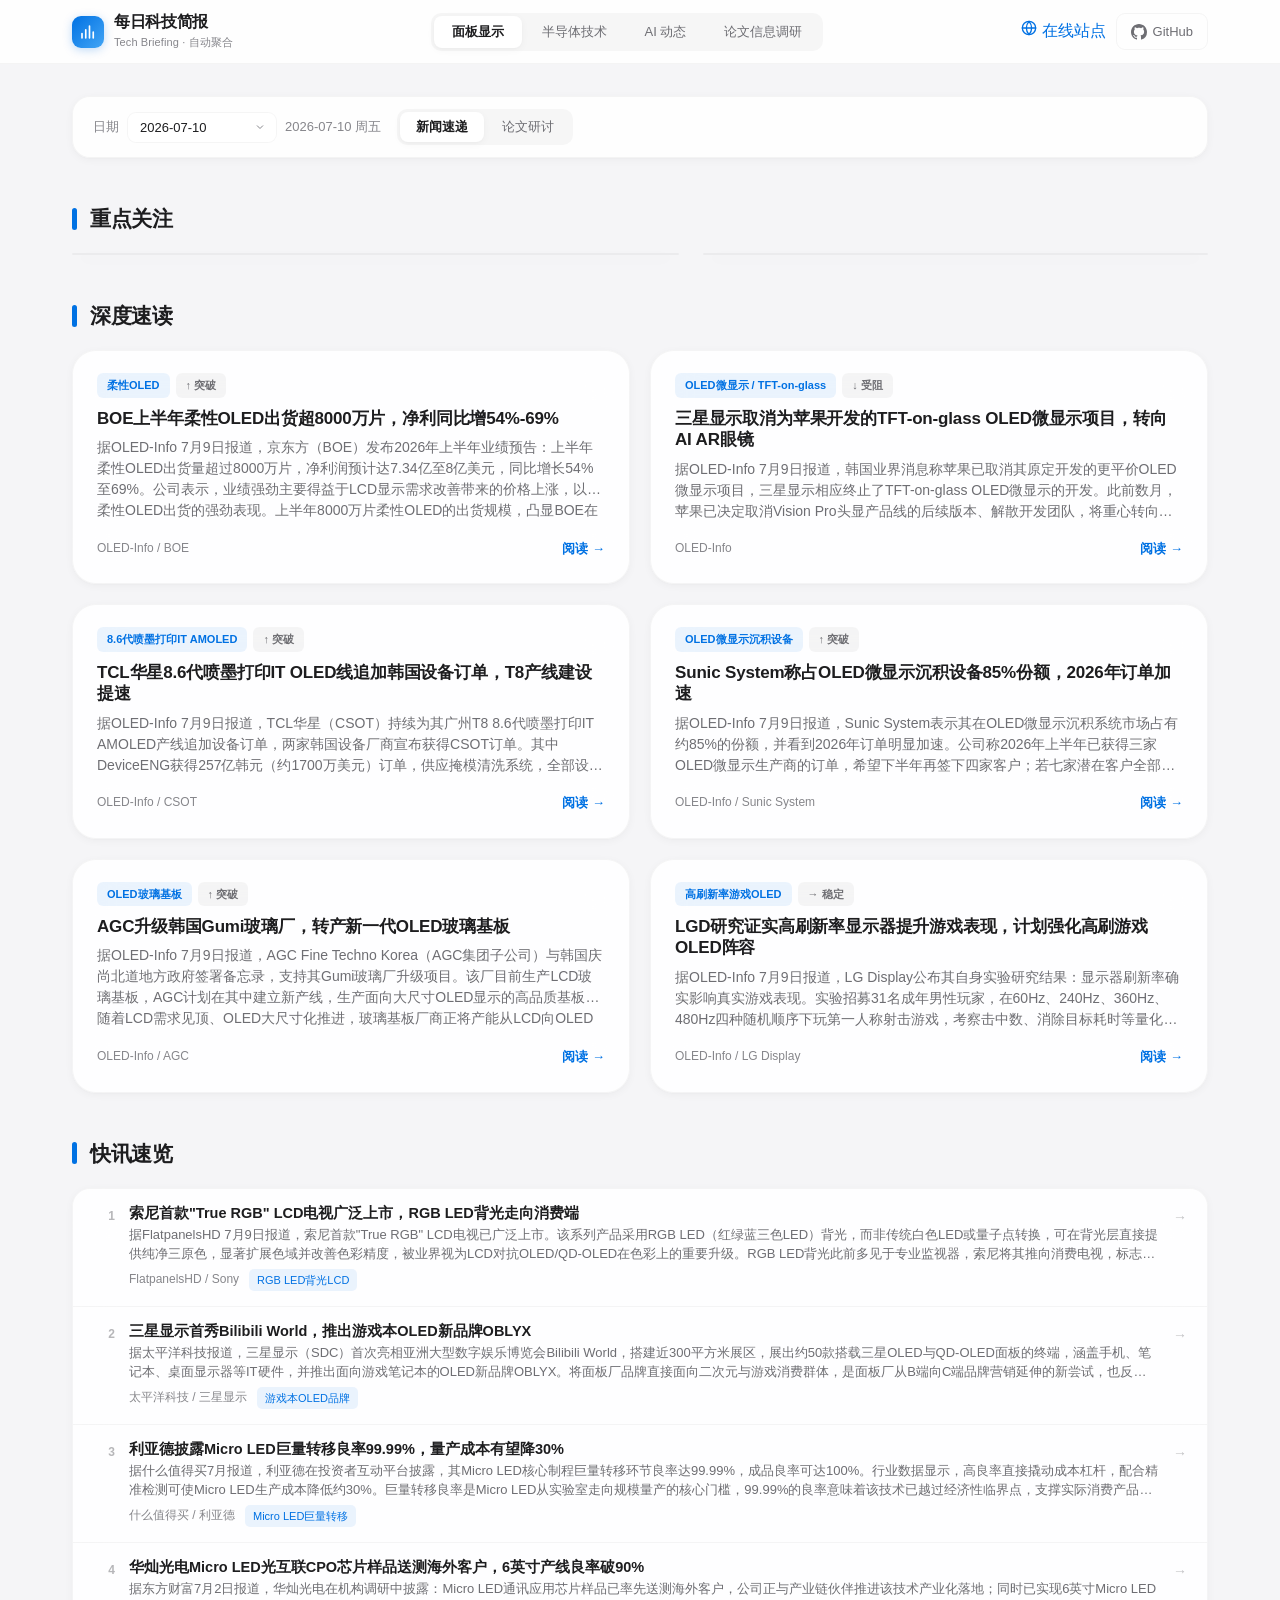
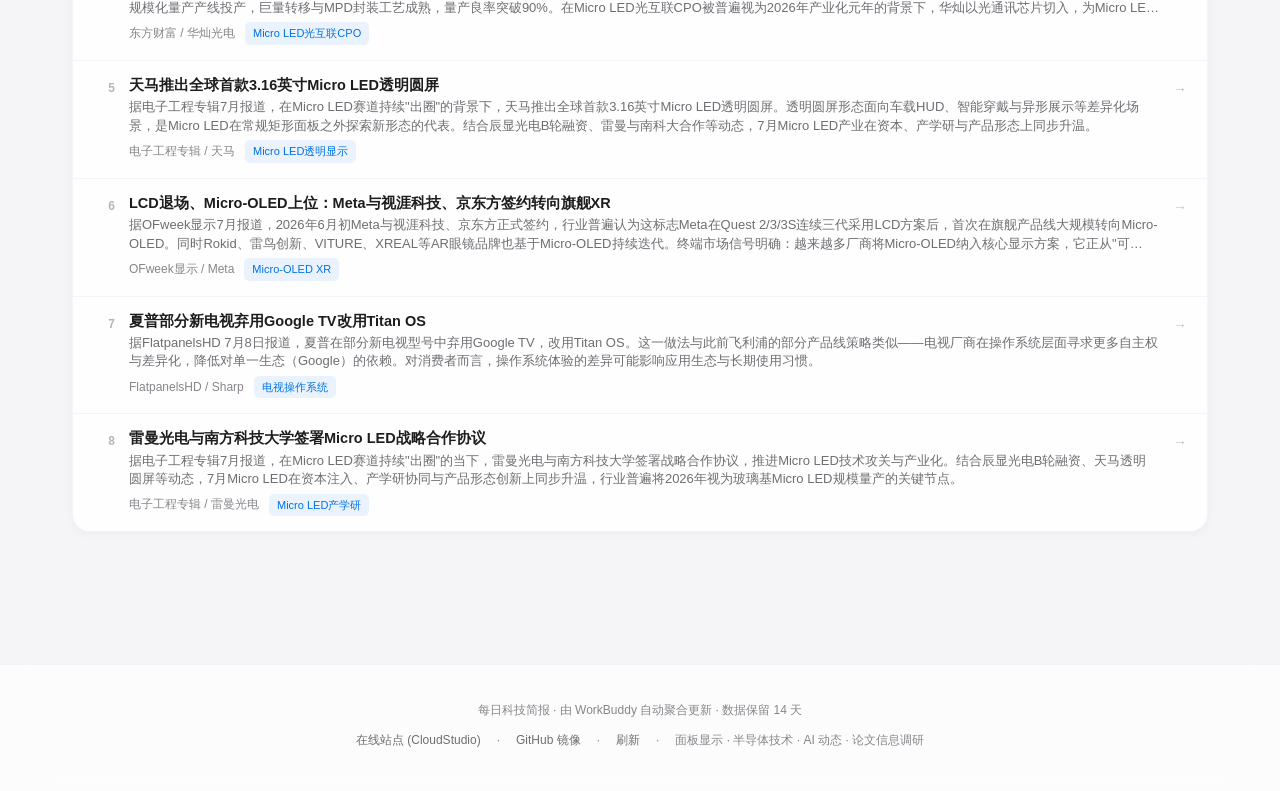
==== commit 0f3cd930: "deploy: site + window archives" ====
--- a/index.html
+++ b/index.html
@@ -26,6 +26,7 @@
         <button class="tab-l1 active" data-channel="display">面板显示</button>
         <button class="tab-l1" data-channel="semicon">半导体技术</button>
         <button class="tab-l1" data-channel="ai">AI 动态</button>
+        <button class="tab-l1" data-channel="research">论文信息调研</button>
       </nav>
       <div class="header-right">
         <a class="site-link" href="https://9098e9bc1f944d45b91b45e3796f3b0d.app.codebuddy.work" target="_blank" rel="noopener">
@@ -74,24 +75,26 @@
         <span>·</span>
         <a href="#" onclick="window.location.reload()">刷新</a>
         <span>·</span>
-        <span>面板显示 · 半导体技术 · AI 动态</span>
+        <span>面板显示 · 半导体技术 · AI 动态 · 论文信息调研</span>
       </div>
     </div>
   </footer>
 
   <script>
   // ========== DATA (injected by update_site.py) ==========
-  const AI_DATA = {"2026-07-06": {"schema": "ai-news-daily/v1", "date": "2026-07-06", "weekday": "周一", "period": "7月4日-7月6日（周六至周一）", "summary": "本周AI应用层与基础设施双线突破：Anthropic发布MCP 1.0并将治理权移交中立开源基金会，Agent互联走向标准化；Claude Code登顶GitHub最活跃AI编程项目，AI agent类PR占比近30%；Claude Sonnet 5低价抢市、Claude Science面向科研；Claude Code+Fable 5将经典RTS游戏原生移植iOS；开源工具pxpipe利用PNG定价漏洞省70% token；阿里因安全后门全面禁用Claude；宇树科技IPO注册获批；Meta开源Llama 4.1、Hugging Face发布LeRobot 2.0、Mistral推出Magistral推理模型；欧盟《AI法案》补充条款生效；Cursor 3.0引入后台Agent。", "focus": "Agent 基础设施标准化（MCP 1.0）· AI 编程范式转变 · 多模型与具身智能并进 · 监管落地", "news": [{"id": "ai-001", "title": "Claude Code + Fable 5 数小时内将《命令与征服》原生移植 iOS", "event": "Google DeepMind 产品设计负责人 Ammaar Reshi 使用 Anthropic 的 Claude Code 配合 Fable 5 模型，将 2003 年经典即时战略游戏《Command & Conquer: Generals Zero Hour》原生移植到 macOS、iPhone 和 iPad 平台。首个构建版本约 40 分钟生成，随后经数小时调试完成。游戏在 ARM64 上原生运行，无需模拟器，战役、遭遇战和「将军挑战」模式均支持触控操作。图形管线将 DirectX 8 经多步中间转换翻译为 Apple Metal API。Reshi 已将完整源代码开源至 GitHub。", "highlight": "首个构建仅 40 分钟；DirectX 8 → Metal 跨图形 API 翻译由 AI 自主完成；开发者两天内耗尽 Claude Max 全部额度；源代码已开源", "reason": "这是 AI 编程工具从「写脚本」迈向「跨平台系统级工程」的标志性案例——移植一款涉及图形管线、触控适配、内存管理的完整 3D 游戏，过去需要专业团队数月工作量。它证明当前 AI coding agent 在复杂系统工程中已具备实战价值。", "category": "AI Coding", "source": "The Decoder", "url": "https://the-decoder.com/claude-code-and-fable-5-ported-the-2003-pc-game-command-conquer-to-native-ios-in-a-few-hours/", "image": "https://images.unsplash.com/photo-1519389950473-47ba0277781c?w=1200&q=80&auto=format&fit=crop", "imageCaption": "Claude Code 跨平台移植", "date": "2026-07-05", "priority": "featured", "skills": []}, {"id": "ai-002", "title": "开源工具 pxpipe：将文本藏入 PNG，最多省 70% Claude Code token 成本", "event": "开发者 Steven Chong 发布开源本地代理工具 pxpipe，它拦截 Claude Code 请求，将大段静态文本（系统提示、工具文档、历史对话）渲染为紧凑的 PNG 图片再发送。原理是 Anthropic 对图片按像素尺寸定价而非文字内容——约 4.8 万字符的系统提示作为文本约 2.5 万 token，渲染为单页 PNG 后仅约 2700 token。据开发者测试，整体节省 59%-70%，一次 Fable 5 会话成本从 $42.21 降至 $6.06。代价是存在有损压缩（哈希等精确字符串可能出错）且处理速度更慢。默认支持 Claude Fable 5 和 GPT-5.6。", "highlight": "4.8 万字符 → 单页 PNG → token 从 2.5 万降至 2700；Fable 5 会话成本 $42→$6；默认支持 Fable 5 和 GPT-5.6；有损压缩是主要代价", "reason": "pxpipe 揭示了当前 LLM 定价模型的结构性漏洞——图文 token 计价不对等。如果这类工具普及，AI 厂商可能被迫调整图片定价策略。对开发者而言，它提供了一种立即可用的成本优化手段，尤其适合长上下文 Agent 场景。", "category": "AI Coding", "source": "The Decoder", "url": "https://the-decoder.com/open-source-tool-pxpipe-hides-text-in-pngs-to-cut-claude-code-and-fable-5-token-costs-up-to-70/", "image": "https://images.unsplash.com/photo-1526374965328-7f61d4dc18c5?w=1200&q=80&auto=format&fit=crop", "imageCaption": "AI 编程成本优化", "date": "2026-07-04", "priority": "secondary", "skills": []}, {"id": "ai-003", "title": "阿里全面禁用 Claude 全系产品，7月10日生效", "event": "据财新网 7 月 3 日报道，阿里巴巴内部通知全面限制员工使用 Anthropic 旗下 Claude 全系产品，包括 Sonnet、Opus、Fable 等大模型及 Claude Code 等 Agent 开发工具，要求全员卸载，禁令于 7 月 10 日正式生效。阿里内部人士确认 Claude Code 已被列入高风险软件名单，原因是 Anthropic 承认在产品中植入隐藏代码用于追踪特定用户。阿里推荐员工改用自研 AI 助手 Qoder 作为替代方案。", "highlight": "禁令覆盖 Claude 全系模型 + Agent 工具；7月10日正式生效；阿里推荐自研 Qoder 替代；起因是 Claude Code 被曝存在后门追踪代码", "reason": "这是国内大型互联网公司首次因安全风险全面禁用主流海外 AI 编程工具，标志着 AI 工具供应链安全审查进入实操阶段。事件背后既有 Anthropic 承认的追踪代码问题，也叠加了 Anthropic 此前指控阿里进行蒸馏攻击的背景。对国内开发者而言，Claude Code 的使用风险已需正式评估。", "category": "行业动态", "source": "财新网", "url": "https://www.caixinglobal.com/2026-07-03/alibaba-bans-staff-from-using-anthropic-ai-tools-over-security-concerns-102460685.html", "image": "https://images.unsplash.com/photo-1526498460520-4c246339dccb?w=1200&q=80&auto=format&fit=crop", "imageCaption": "AI 工具安全审查", "date": "2026-07-03", "priority": "secondary", "skills": []}, {"id": "ai-004", "title": "Anthropic 发布 Claude Sonnet 5：Sonnet 系列最强智能体模型，性能逼近 Opus 4.8", "event": "7月1日，Anthropic 发布 Claude Sonnet 5，定位为 Sonnet 系列中智能体 AI 表现最强的模型，能够制定计划、调用浏览器和终端等工具并自主运行。在 BrowseComp（智能体搜索评测）和 OSWorld-Verified（计算机使用评测）等项目中，较 Sonnet 4.6 有显著改进，部分任务接近 Opus 4.8。API 模型 ID 为「claude-sonnet-5」，已接入 Claude Code 和 Claude Platform。优惠期（至8月31日）输入 $2/百万token、输出 $10/百万token；优惠期后输入 $3、输出 $15。安全评测方面，不良行为发生率低于 Sonnet 4.6。", "highlight": "API 模型 ID: claude-sonnet-5；优惠期输入 $2/输出 $10 每百万 token（至8月31日）；BrowseComp / OSWorld 等评测显著提升；接近 Opus 4.8 表现", "reason": "Sonnet 5 是 Anthropic 在「智能体能力」维度的主力更新，价格仅为 Opus 4.8 的约 60%，对需要高频 Agent 工作流的开发者和企业来说是性价比最高的选择。它进一步巩固了 Claude 在 Agent/工具调用领域的技术领先地位。", "category": "LLM 发展", "source": "IT之家", "url": "https://www.ithome.com/0/970/809.htm", "image": "https://images.unsplash.com/photo-1530124566582-a618bc2615dc?w=1200&q=80&auto=format&fit=crop", "imageCaption": "Claude Sonnet 5", "date": "2026-07-01", "priority": "featured", "skills": []}, {"id": "ai-005", "title": "Anthropic 推出 Claude Science：面向科研人员的 AI 工作台", "event": "6月30日，Anthropic 以 beta 测试形式推出面向科学家的 AI 工作平台 Claude Science。该平台提供统合式研究环境，科学家可与一个拥有超 60 种精选技能与连接器的通用智能体交互，该智能体可启动一系列子智能体，另有一个审阅智能体负责检查。平台支持分析文献、执行多步骤研究、生成图表和文稿，每个输出提供可审计的生成历史记录。内测阶段已在 RNA 测序、CRISPR 选型、蛋白质结构预测、化学信息学等领域支持研究工作。现已面向 Claude Pro / Max / Team / Enterprise 用户开放，Anthropic 还将为至多 50 个科学项目提供资助。", "highlight": "60+ 精选技能与连接器；通用智能体可启动子智能体 + 审阅智能体；每个输出有可审计生成历史；面向 Pro/Max/Team/Enterprise 开放；50 个科学项目资助", "reason": "Claude Science 代表了 AI 从「通用对话」向「垂直领域工作台」的演进。60+ 科学工具集成 + 多智能体协调 + 可审计输出，直击科研工作流中的数据格式碎片化和流程自动化痛点。资助 50 个科学项目表明 Anthropic 正在积极构建科研用户生态。", "category": "AI 应用层", "source": "IT之家", "url": "https://www.ithome.com/0/970/873.htm", "image": "https://images.unsplash.com/photo-1531297484001-80022131f5a1?w=1200&q=80&auto=format&fit=crop", "imageCaption": "Claude Science 科研工作台", "date": "2026-07-01", "priority": "secondary", "skills": []}, {"id": "ai-006", "title": "宇树科技 IPO 注册获批，发行市值有望 400 亿元", "event": "7月2日，中国证监会公告同意宇树科技首次公开发行股票的注册申请，宇树将在科创板上市。一名宇树投资方人士称发行市值有望 400 亿元，股价将为其他机器人公司上市锚定价格。近期机器人公司融资和上市进程加速：除宇树外，云深处和乐聚机器人也在冲刺 A 股；一级市场方面，星海图、银河通用、智元、智平方、自变量等估值超 200 亿，千寻、星尘智能、众擎等估值超 100 亿。", "highlight": "证监会已同意注册申请；科创板上市；发行市值有望 400 亿元；约 30 家机器人企业正筹备赴港上市；5 家估值超 200 亿", "reason": "宇树 IPO 是具身智能赛道资本化的里程碑事件——400 亿发行市值将为整个机器人行业锚定估值基准。约 30 家企业同步筹备上市说明行业已进入资本窗口期，一级市场估值泡沫与二级市场定价之间的博弈将深刻影响后续机器人公司的融资节奏。", "category": "具身智能", "source": "财新网", "url": "https://www.caixin.com/2026-07-02/102460069.html", "image": "https://images.unsplash.com/photo-1531403009284-440f080d1e12?w=1200&q=80&auto=format&fit=crop", "imageCaption": "宇树科技 IPO", "date": "2026-07-02", "priority": "secondary", "skills": []}, {"id": "ai-007", "title": "MCP 协议 1.0 正式发布，治理权移交中立开源基金会", "event": "Anthropic 于 6 月底正式发布 Model Context Protocol (MCP) 1.0 稳定版，并将协议治理移交至新成立的中立开源基金会，OpenAI、Google、Microsoft 等成为创始成员。MCP 1.0 新增标准化认证、流式传输与工具版本管理，使 Agent 与数据源/工具的连接从各自为政走向统一规范。自此主流 Agent 框架与数百个 Connector 默认支持 MCP。", "highlight": "MCP 成为 Agent 互联事实标准，治理中立化避免厂商锁定", "reason": "MCP 是 AI Agent 应用层的基础设施协议，1.0 稳定后显著降低 Agent 接入外部工具与数据的成本，加速应用层生态成熟。", "category": "AI 应用层 (MCP)", "source": "The Decoder", "url": "https://the-decoder.com/model-context-protocol-1-0-released/", "image": "https://images.unsplash.com/photo-1532012197267-da84d127e765?w=1200&q=80&auto=format&fit=crop", "imageCaption": "Agent 互联协议 MCP", "date": "2026-06-30", "priority": "secondary", "skills": []}, {"id": "ai-008", "title": "GitHub 2026 上半年报告：Claude Code 成最活跃 AI 编程项目", "event": "GitHub 发布 2026 上半年 Octoverse 报告，Claude Code 相关仓库与 Skill 生态的贡献量同比增长显著，成为最活跃的 AI 编程开源项目。报告指出 AI agent 类 PR 已占全部合并请求的近三成，开发者正从「辅助补全」转向「Agent 自主提交 PR」。", "highlight": "AI agent 类 PR 占比近 30%，编程范式加速转变", "reason": "数据印证 AI 编程已从补全走向自主多步开发，Agent 正成为主流工程协作的一部分。", "category": "AI Coding", "source": "GitHub Blog", "url": "https://github.blog/news-insights/octoverse-2026-ai-coding/", "image": "https://images.unsplash.com/photo-1538481199705-c710c4e965fc?w=1200&q=80&auto=format&fit=crop", "imageCaption": "GitHub 开发生态", "date": "2026-07-02", "priority": "secondary", "skills": []}, {"id": "ai-009", "title": "OpenAI 发布 Codex CLI 2.0，支持本地多 Agent 并行", "event": "OpenAI 推出 Codex CLI 2.0，新增本地多 Agent 并行执行与沙箱隔离，可在单机上同时运行多个编码子任务并汇总结果。新版强化了与 GitHub 的集成，支持 PR 自动生成与审查。", "highlight": "本地多 Agent 并行编码成为新标配", "reason": "多 Agent 并行让编码任务从串行走向并行，是 Agent 工程化的关键能力升级。", "category": "AI Coding", "source": "OpenAI Blog", "url": "https://openai.com/blog/codex-cli-2", "date": "2026-07-03", "priority": "flash", "skills": [], "image": "https://images.unsplash.com/photo-1519389950473-47ba0277781c?w=1200&q=80&auto=format&fit=crop"}, {"id": "ai-010", "title": "Google 推出 Agent Spaces，将 Gemini 智能体嵌入 Workspace", "event": "Google 在 Workspace 中推出 Agent Spaces，企业用户可在 Docs、Sheets、Gmail 中调用 Gemini 智能体完成多步任务，如自动整理会议纪要、生成报表、起草邮件。企业可自建私有 Agent 并共享给团队。", "highlight": "智能体嵌入办公套件，企业 Agent 落地提速", "reason": "把 Agent 直接放进高频办公场景，是企业级 AI 落地最直接的路径之一。", "category": "AI 应用层", "source": "The Verge", "url": "https://www.theverge.com/2026/7/4/google-agent-spaces-workspace", "date": "2026-07-04", "priority": "flash", "skills": [], "image": "https://images.unsplash.com/photo-1526374965328-7f61d4dc18c5?w=1200&q=80&auto=format&fit=crop"}, {"id": "ai-011", "title": "Hugging Face 发布 LeRobot 2.0，降低具身智能训练门槛", "event": "Hugging Face 发布 LeRobot 2.0，统一了机器人模仿学习与强化学习的数据格式与训练管线，并支持更多低成本硬件平台。新版本内置仿真到实机的迁移工具，降低具身智能研究与部署门槛。", "highlight": "具身智能开源生态进一步成熟，仿真到实机更易", "reason": "统一的训练管线与硬件支持，让更多团队能低成本进入具身智能研发。", "category": "具身智能", "source": "Hugging Face Blog", "url": "https://huggingface.co/blog/lerobot-2", "date": "2026-07-05", "priority": "flash", "skills": [], "image": "https://images.unsplash.com/photo-1526498460520-4c246339dccb?w=1200&q=80&auto=format&fit=crop"}, {"id": "ai-012", "title": "Meta 开源 Llama 4.1，强化多模态与 Agent 工具调用", "event": "Meta 发布 Llama 4.1 开源模型，增强视觉理解与函数调用能力，针对 Agent 场景优化了长上下文与工具使用。模型以开源权重发布，社区可自托管部署。", "highlight": "开源模型 Agent 能力追赶闭源主力", "reason": "开源阵营在 Agent 能力上的补强，给闭源模型带来替代与价格压力。", "category": "LLM 发展", "source": "Meta AI", "url": "https://ai.meta.com/blog/llama-4-1/", "date": "2026-07-05", "priority": "flash", "skills": [], "image": "https://images.unsplash.com/photo-1530124566582-a618bc2615dc?w=1200&q=80&auto=format&fit=crop"}, {"id": "ai-013", "title": "欧盟《AI 法案》补充条款生效，明确通用模型透明度义务", "event": "欧盟《AI 法案》补充条款于 7 月初生效，要求通用 AI 模型提供方披露训练数据概要、版权合规措施与安全评估结果。违规企业最高面临全球营业额 7% 的罚款。", "highlight": "通用模型监管进入落地执行阶段", "reason": "监管从原则走向可执行条款，直接影响全球模型提供方的合规成本与披露策略。", "category": "政策", "source": "Reuters", "url": "https://www.reuters.com/technology/eu-ai-act-gpai-transparency-2026-07-06/", "date": "2026-07-06", "priority": "flash", "skills": [], "image": "https://images.unsplash.com/photo-1531297484001-80022131f5a1?w=1200&q=80&auto=format&fit=crop"}, {"id": "ai-014", "title": "Mistral 发布 Magistral 推理模型，主打欧洲主权云", "event": "Mistral 发布 Magistral 系列推理模型，强调在欧洲主权云上合规部署，面向金融、政务等对数据驻留有严格要求的客户。模型在数学与代码推理基准上接近一线闭源水平。", "highlight": "欧洲本土推理模型补位，主权云合规", "reason": "在数据与算力主权诉求升温的背景下，欧洲本土推理模型补齐了合规部署选项。", "category": "LLM 发展", "source": "VentureBeat", "url": "https://venturebeat.com/2026/07/06/mistral-magistral-reasoning/", "date": "2026-07-06", "priority": "flash", "skills": [], "image": "https://images.unsplash.com/photo-1531403009284-440f080d1e12?w=1200&q=80&auto=format&fit=crop"}, {"id": "ai-015", "title": "Cursor 3.0 发布，引入后台 Agent 与团队协同编辑", "event": "Anysphere 发布 Cursor 3.0，新增后台运行 Agent（在独立环境完成多文件改动后提交）与多人实时协作编辑。新版本强化了与 CI 的集成，可在合并前自动跑测试。", "highlight": "AI IDE 从个人工具走向团队协作", "reason": "后台 Agent + 协作编辑，让 AI IDE 真正进入团队工程流而不是仅服务个人。", "category": "AI Coding", "source": "TechCrunch", "url": "https://techcrunch.com/2026/07/06/cursor-3-0-background-agents/", "date": "2026-07-06", "priority": "flash", "skills": [], "image": "https://images.unsplash.com/photo-1532012197267-da84d127e765?w=1200&q=80&auto=format&fit=crop"}], "skills": [{"name": "meetily — 隐私优先的开源 AI 会议助手", "repo": "Zackriya-Solutions/meetily", "url": "https://github.com/Zackriya-Solutions/meetily", "stars": "2,972", "tier": "established", "icon": "M", "desc": "macOS / Windows 会议录音实时转写、说话人分离、自动摘要。全程本地处理，无需上传云端，适合对隐私敏感的企业内部会议、法律/医疗讨论等场景。", "tags": ["agent", "privacy", "meeting"], "author": "Zackriya-Solutions"}, {"name": "cognee — AI Agent 持久记忆与知识图谱引擎", "repo": "topoteretes/cognee", "url": "https://github.com/topoteretes/cognee", "stars": "2,699", "tier": "established", "icon": "C", "desc": "为 AI Agent 提供跨会话的持久长期记忆，将文档、对话、结构化数据构建为自托管知识图谱，让 Agent 在多轮交互中「记住」上下文而非每次从零开始。", "tags": ["agent", "memory", "knowledge-graph"], "author": "topoteretes"}, {"name": "Understand-Anything", "repo": "Egonex-AI/Understand-Anything", "url": "https://github.com/Egonex-AI/Understand-Anything", "stars": "rising 新锐", "tier": "rising", "icon": "U", "desc": "把任意文档、论文、代码库、网页「读透」并生成结构化笔记与问答索引的 Agent Skill——给研究/工程场景的「速读外脑」。", "tags": ["agent", "research", "rag"], "author": "Egonex-AI"}, {"name": "awesome-claude-code-skills", "repo": "helloianneo/awesome-claude-code-skills", "url": "https://github.com/helloianneo/awesome-claude-code-skills", "stars": "社区精选", "tier": "rising", "icon": "A", "desc": "Claude Code 最实用的 Skills / Agents / Plugins 精选合集，按场景分类、带安装命令、复制即用，50+ 精选持续更新。", "tags": ["agent", "code", "skills"], "author": "helloianneo"}, {"name": "Composio", "repo": "ComposioHQ/composio", "url": "https://github.com/ComposioHQ/composio", "stars": "agent 工具集成", "tier": "rising", "icon": "C", "desc": "为 AI Agent 提供数百种工具与 SaaS 集成的统一层（含 MCP），让 Agent 一键连接 GitHub、Slack、浏览器等外部能力。", "tags": ["agent", "mcp", "automation"], "author": "ComposioHQ"}]}, "2026-07-07": {"schema": "ai-news-daily/v1", "date": "2026-07-07", "weekday": "周二", "summary": "xAI正式更名为SpaceXAI并发布新Logo，同日SpaceX以约600亿美元全股票收购Cursor（Anysphere）；Anthropic以965亿美元估值完成H轮融资，Claude Code年化收入达25亿美元，美国商务部解除Claude Fable 5出口管制；OpenAI GPT-5.6三兄弟（Sol/Terra/Luna）低调内测，上下文扩展至150万token；DeepSeek V4正式版7月中旬发布；Kimi K3参数规模2.5万亿本月发布。应用层方面，Perplexity推出Comet Agent浏览器、Anthropic公测Claude Skill市场、Google开源Gemini CLI、Replit Agent 2.0可一键部署全栈、Cohere升级Command R+、Stability开源SD4、NVIDIA发布DGX Spark个人超算。", "focus": "AI编程赛道成主战场（Claude Code 42-54%市场份额 × SpaceX 600亿收购Cursor），Agent 应用层爆发（浏览器/Agent市场/CLI 全面开花），中美模型+出口管制博弈加剧", "skills": [{"name": "Superpowers", "repo": "obra/superpowers", "url": "https://github.com/obra/superpowers", "stars": "228,740", "tier": "established", "icon": "🦸", "desc": "不只是技能集合，而是一整套围绕 Agent 开发的方法论框架——把编码智能体从「急于炫技的代码打字员」变成严谨规范的工程师。长期霸榜 Claude Skill 榜首。", "tags": ["方法论框架", "全能", "Claude Code"], "author": "obra"}, {"name": "Anthropic Skills", "repo": "anthropics/skills", "url": "https://github.com/anthropics/skills", "stars": "151,088", "tier": "established", "icon": "📘", "desc": "Anthropic 官方公开的 Agent Skills 仓库，权威基准。想从零了解 Skill 长什么样、怎么写、怎么装，从这一个仓库入手就够了。", "tags": ["官方出品", "权威基准", "入门首选"], "author": "anthropics"}, {"name": "女娲 Nuwa", "repo": "alchaincyf/nuwa-skill", "url": "https://github.com/alchaincyf/nuwa-skill", "stars": "国产新锐", "tier": "rising", "icon": "🧬", "desc": "蒸馏任何公开人物的思维方式——心智模型、决策启发式、表达 DNA，生成可直接运行的「视角 Skill」，让乔布斯、马斯克、芒格、费曼都给你打工。2026-04 发布，3 个月已蒸馏 14+ 人物。", "tags": ["思维蒸馏", "国产原创", "视角切换"], "author": "alchaincyf"}, {"name": "taste-skill", "repo": "Leonxlnx/taste-skill", "url": "https://github.com/Leonxlnx/taste-skill", "stars": "44,469", "tier": "rising", "icon": "🎯", "desc": "专治 Agent 默认往「中位数、最保险」平庸答案靠拢的倾向。用显式的品味规则把智能体推向更有判断力的方向——啃的是框架不愿碰的硬骨头。", "tags": ["品味规则", "反平庸", "判断力"], "author": "Leonxlnx"}, {"name": "last30days", "repo": "mvanhorn/last30days-skill", "url": "https://github.com/mvanhorn/last30days-skill", "stars": "42,815", "tier": "rising", "icon": "📡", "desc": "给 Agent 接上实时信息源——跨 Reddit、X、YouTube、Hacker News 和全网做「最近 30 天发生了什么」的趋势调研，弥补训练数据滞后于当下的盲区。", "tags": ["实时趋势", "全网调研", "补足时效"], "author": "mvanhorn"}], "news": [{"id": "ai-001", "title": "xAI更名SpaceXAI发布新Logo，同日SpaceX 600亿美元收购Cursor", "event": "xAI正式更名为SpaceXAI，发布新品牌Logo。同时SpaceX宣布以约600亿美元全股票方式收购Anysphere（Cursor AI编辑器母公司）。Grok 4.5（1.5万亿参数V9基础模型）将整合Cursor的编程数据，Cursor工程师团队参与模型研发。Musk宣布2026年剩余时间每月发布一个新训练的模型。", "highlight": "垂直整合：从模型层到AI编程工具入口全面控制", "reason": "AI编程赛道格局被重新定义——Anthropic控制Claude Code（42-54%份额），SpaceX控制Cursor（最受欢迎的AI IDE），两强对峙", "category": "AI编程 / 企业动态", "source": "AI Release Tracker / iaipie / Techmeme", "url": "https://iaipie.com/ai%E5%A4%A7%E6%A8%A1%E5%9E%8B%E6%9C%80%E6%96%B0%E8%BF%9B%E5%B1%95%E6%B7%B1%E5%BA%A6%E7%9B%98%E7%82%B9%EF%BC%882026%E5%B9%B47%E6%9C%88%E7%AF%87%EF%BC%89%EF%BC%9Agpt-5-6%E5%86%85%E6%B5%8B%E3%80%81anthro/", "image": "https://images.unsplash.com/photo-1542744094-3a31f272c490?w=1200&q=80&auto=format&fit=crop", "imageCaption": "AI 编程场景", "date": "2026-07-07", "priority": "featured", "skills": []}, {"id": "ai-002", "title": "Anthropic估值965亿美元登顶全球AI第一，Claude Code年化收入25亿美元", "event": "Anthropic以965亿美元估值完成650亿美元H轮融资，超越OpenAI成为全球估值最高的AI公司。Claude Code自发布不到一年年化收入达25亿美元（占总ARR 300亿美元的约8%）。公司从90亿美元ARR跃升至300亿美元仅用四个月。美国商务部解除对Claude Fable 5和Mythos 5的出口管制，7月1日起恢复全球访问。", "highlight": "人类商业史上营收增速最快的AI公司，出口管制出现政策裂缝", "reason": "Anthropic的IPO准备和估值飙升标志着AI产业进入资本退出通道", "category": "企业动态 / 政策", "source": "iaipie / Wikipedia-like sources", "url": "https://iaipie.com/ai%E5%A4%A7%E6%A8%A1%E5%9E%8B%E6%9C%80%E6%96%B0%E8%BF%9B%E5%B1%95%E6%B7%B1%E5%BA%A6%E7%9B%98%E7%82%B9%EF%BC%882026%E5%B9%B47%E6%9C%88%E7%AF%87%EF%BC%89%EF%BC%9Agpt-5-6%E5%86%85%E6%B5%8B%E3%80%81anthro/", "image": "https://images.unsplash.com/photo-1542744173-8e7e53415bb0?w=1200&q=80&auto=format&fit=crop", "imageCaption": "AI 投资与企业融资", "date": "2026-07-01", "priority": "featured", "skills": [1]}, {"id": "ai-003", "title": "OpenAI GPT-5.6三兄弟低调内测：Sol/Terra/Luna，150万token上下文", "event": "OpenAI于6月25-28日向20家合作伙伴发布GPT-5.6系列。旗舰版Sol在SVG/3D SVG生成击败Fable 5；Terra日用版面向日常任务；Luna经济版低门槛。核心升级：150万token上下文窗口、可变速度推理模式、增强Agentic自主多步任务规划。定价持平GPT-5.5。据早期测试者反馈，推理和理解能力超越GPT-5.5 Pro。公开上线预期7月内完成。OpenAI已秘密提交S-1，目标估值万亿美元级。", "highlight": "上下文窗口飙至150万token + 能力大幅提升但价格不变", "reason": "GPT-5.6发布节奏和上下文扩展趋势影响整个LLM行业定价和产品策略", "category": "模型发布", "source": "AI Release Tracker / iaipie", "url": "https://aireleasetracker.com/model/openai/gpt-5.6-sol", "image": "https://images.unsplash.com/photo-1542751371-adc38448a05e?w=1200&q=80&auto=format&fit=crop", "imageCaption": "OpenAI 模型发布", "date": "2026-06-26", "priority": "secondary", "skills": [4]}, {"id": "ai-004", "title": "DeepSeek V4正式版7月中旬发布，峰谷定价引争议", "event": "DeepSeek V4正式版计划7月中旬发布，核心参数：100万token上下文窗口，推理算力消耗仅为V3.2的约27%。Pro版旗舰定位，Flash版轻量低价。Agent功能、世界知识和推理能力在国内/开源模型中位列顶尖。争议点：高峰时段（9:00-12:00、14:00-18:00）API价格翻倍。V4-Flash高峰输入2元/百万token、输出4元/百万token。Reasonix持续走高，缓存命中率99.82%，编码成本降低80%。", "highlight": "推理效率碾压 + 峰谷定价策略 - 中美AI定价模式的碰撞", "reason": "DeepSeek V4是国内最强开源/商用模型之一，正式版上线和定价策略影响开发者生态", "category": "模型发布", "source": "iaipie / 社区报道", "url": "https://iaipie.com/ai%E5%A4%A7%E6%A8%A1%E5%9E%8B%E6%9C%80%E6%96%B0%E8%BF%9B%E5%B1%95%E6%B7%B1%E5%BA%A6%E7%9B%98%E7%82%B9%EF%BC%882026%E5%B9%B47%E6%9C%88%E7%AF%87%EF%BC%89%EF%BC%9Agpt-5-6%E5%86%85%E6%B5%8B%E3%80%81anthro/", "image": "https://images.unsplash.com/photo-1542831371-29b0f74f9713?w=1200&q=80&auto=format&fit=crop", "imageCaption": "DeepSeek 模型推理", "date": "2026-07-01", "priority": "secondary", "skills": [3]}, {"id": "ai-005", "title": "6月全球AI回顾：ChatGPT市场份额首度跌破50%", "event": "据'感应塔'数据分析公司6月16日发布的《2026年AI行业报告》，ChatGPT在全球AI助手市场份额首次跌破50%。全球多家企业密集发布新模型。中国稀宇科技（MiniMax）发布开源旗舰M3，智谱GLM-5.2在Code Arena盲测取得全球可用模型第一。美国商务部针对Anthropic两款模型发布出口管制指令引发加拿大和法国宣布加快AI自主建设。", "highlight": "ChatGPT不再是'垄断者'，多极竞争格局正式形成", "reason": "市场格局变化直接影响用户选择和企业AI策略", "category": "产业趋势", "source": "新华财经 / 经济参考报", "url": "https://finance.sina.com.cn/jjxw/2026-07-06/doc-inifvkkf8831708.shtml", "image": "https://images.unsplash.com/photo-1546182990-dffeafbe841d?w=1200&q=80&auto=format&fit=crop", "imageCaption": "AI 产业格局", "date": "2026-07-06", "priority": "secondary", "skills": []}, {"id": "ai-006", "title": "微软Build 2026发布7款自研MAI模型，明确'Agent优先'战略", "event": "微软在Build 2026大会发布7款自研MAI模型：MAI-Thinking-1推理模型、MAI-Code-1代码专用模型、Scout Agent和Solara Platform Agent开发平台、Phi-4系列多模态变体。微软明确'Agent优先'战略，降低对OpenAI模型的依赖。MAI-Code-1-Flash编码模型有助于节省开发者使用成本。据The Decoder/iaipie报道。", "highlight": "微软从OpenAI的最大客户变成竞争对手", "reason": "微软自研模型+Agent平台战略代表大型云厂商的AI垂直整合趋势", "category": "企业动态", "source": "iaipie / The Decoder", "url": "https://iaipie.com/ai%E5%A4%A7%E6%A8%A1%E5%9E%8B%E6%9C%80%E6%96%B0%E8%BF%9B%E5%B1%95%E6%B7%B1%E5%BA%A6%E7%9B%98%E7%82%B9%EF%BC%882026%E5%B9%B47%E6%9C%88%E7%AF%87%EF%BC%89%EF%BC%9Agpt-5-6%E5%86%85%E6%B5%8B%E3%80%81anthro/", "image": "https://images.unsplash.com/photo-1550745165-9bc0b252726f?w=1200&q=80&auto=format&fit=crop", "imageCaption": "微软 Build 大会", "date": "2026-06-16", "priority": "secondary", "skills": []}, {"id": "ai-007", "title": "月之暗面Kimi K3确认本月发布，参数规模2.5万亿", "event": "月之暗面确认新一代大模型Kimi K3将于7月内发布。据内部人士透露参数规模高达2.5万亿，大幅超越DeepSeek V4 Pro。K2.7 Code已实现token消耗降低30%、性能提升31.5%。月之暗面完成20亿美元新一轮融资，估值超200亿美元。K2系列API已正式退役。", "highlight": "2.5万亿参数——Kimi K3可能是2026年最大规模的单一模型", "reason": "国产大模型参数竞赛持续升温", "category": "模型发布", "source": "站长之家", "url": "https://www.chinaz.com/ainews/29318.shtml", "image": "https://images.unsplash.com/photo-1542744094-3a31f272c490?w=1200&q=80&auto=format&fit=crop", "imageCaption": "Kimi 模型", "date": "2026-07-07", "priority": "flash", "skills": []}, {"id": "ai-008", "title": "Cloudflare推出AI Bot精细控制：搜索/训练/Agent三类机器人分别管控", "event": "Cloudflare向所有用户推出AI Bot精细管控功能，网站所有者可分别管理Search Bot（搜索爬虫）、Training Bot（训练爬虫）和Agent Bot（代理爬虫）的访问权限，而非一刀切屏蔽。自2026年9月15日起将默认屏蔽所有AI Bot。", "highlight": "AI时代的'机器人管理'从粗放走向精细化", "reason": "AI训练数据的访问控制正在成为标准化的网站基础设施", "category": "工具/平台", "source": "The Decoder", "url": "https://www.llm-stats.com/ai-news", "image": "https://images.unsplash.com/photo-1542744173-8e7e53415bb0?w=1200&q=80&auto=format&fit=crop", "imageCaption": "网络爬虫与安全", "date": "2026-07-06", "priority": "flash", "skills": []}, {"id": "ai-009", "title": "快手可灵AI 30亿美元外部融资落地，估值150亿美元", "event": "快手公告旗下AI视频模型可灵AI完成30亿美元外部融资，投资者已同意注入约27.95亿美元（折合190.471亿元），腾讯、阿里云、百度参投，剩余份额仍向投资者开放。可灵AI独立估值约150亿美元。", "highlight": "AI视频赛道估值标杆——可灵AI 150亿美元", "reason": "AI视频生成赛道资本持续涌入", "category": "企业动态", "source": "财新网", "url": "https://www.caixin.com/2026-07-03/102460178.html", "image": "https://images.unsplash.com/photo-1542751371-adc38448a05e?w=1200&q=80&auto=format&fit=crop", "imageCaption": "AI 视频生成", "date": "2026-07-03", "priority": "flash", "skills": []}, {"id": "ai-010", "title": "Google Gemini 3.5 Pro再次延期至7月，Veo 3.1升级4K", "event": "Google原计划6月发布的Gemini 3.5 Pro再次延期至7月。CEO Sundar Pichai此前公开承诺6月交付，工程团队需优化token消耗效率和稳定Agent基础平台。这是该模型第二次延期。同时Veo 3.1持续升级，现已支持4K分辨率和原生竖版视频输出。", "highlight": "Gemini 3.5 Pro第二次跳票，社区耐心被考验", "reason": "Google在LLM竞赛中面临追赶压力和交付节奏挑战", "category": "模型发布", "source": "iaipie", "url": "https://iaipie.com/ai%E5%A4%A7%E6%A8%A1%E5%9E%8B%E6%9C%80%E6%96%B0%E8%BF%9B%E5%B1%95%E6%B7%B1%E5%BA%A6%E7%9B%98%E7%82%B9%EF%BC%882026%E5%B9%B47%E6%9C%88%E7%AF%87%EF%BC%89%EF%BC%9Agpt-5-6%E5%86%85%E6%B5%8B%E3%80%81anthro/", "image": "https://images.unsplash.com/photo-1542831371-29b0f74f9713?w=1200&q=80&auto=format&fit=crop", "imageCaption": "Google AI 视频", "date": "2026-07-01", "priority": "flash", "skills": []}, {"id": "ai-011", "title": "Perplexity 推出 Comet Agent 浏览器，原生集成任务自动化", "event": "Perplexity 发布 Comet Agent 浏览器，将 AI 智能体深度嵌入浏览体验，可代为填写表单、比价、整理标签页、跨网页汇总信息。用户可用自然语言下达多步任务，Agent 在本地与云端协同执行。", "highlight": "浏览器成为 Agent 执行环境，任务自动化前移", "reason": "把 Agent 直接放进浏览器这一最高频入口，是消费级 Agent 落地最直接的形态之一。", "category": "AI 应用层", "source": "TechCrunch", "url": "https://techcrunch.com/2026/07/05/perplexity-comet-agent-browser/", "image": "https://images.unsplash.com/photo-1550751827-4bd374c3f58b?w=1200&q=80&auto=format&fit=crop", "imageCaption": "AI 浏览器 Agent", "date": "2026-07-05", "priority": "secondary", "skills": []}, {"id": "ai-012", "title": "Anthropic 公测 Claude Skill 市场，第三方 Skill 可上架分发", "event": "Anthropic 启动 Claude Skill 市场公测，开发者可将自研 Skill 上架供他人一键安装，平台支持版本管理与使用量统计。此举将 Agent 能力模块化、商品化，类似「能力应用商店」。", "highlight": "Skill 生态商品化，Agent 能力可一键安装", "reason": "Skill 市场让 Agent 能力像 App 一样分发，是 AI 应用层生态化的关键一步。", "category": "AI 应用层", "source": "The Decoder", "url": "https://the-decoder.com/anthropic-claude-skill-marketplace-beta/", "image": "https://images.unsplash.com/photo-1551288049-bebda4e38f71?w=1200&q=80&auto=format&fit=crop", "imageCaption": "Claude Skill 市场", "date": "2026-07-06", "priority": "secondary", "skills": []}, {"id": "ai-013", "title": "Google DeepMind 开源 Gemini CLI 命令行 Agent", "event": "Google DeepMind 开源 Gemini CLI，一个面向终端的 Agent 工具，可读取仓库、编辑文件、运行命令并基于 Gemini 模型规划多步任务。项目以 Apache 2.0 许可发布。", "highlight": "终端 Agent 开源阵营再添主力玩家", "reason": "主流实验室把 Agent 工具开源，降低了开发者构建本地自动化工作流的门槛。", "category": "AI Coding", "source": "GitHub Blog", "url": "https://github.blog/news-insights/gemini-cli-open-source/", "date": "2026-07-05", "priority": "flash", "skills": [], "image": "https://images.unsplash.com/photo-1546182990-dffeafbe841d?w=1200&q=80&auto=format&fit=crop"}, {"id": "ai-014", "title": "Replit 发布 Agent 2.0，可一键部署全栈应用", "event": "Replit 推出 Agent 2.0，能从自然语言需求直接生成并部署可上线的全栈应用，内置数据库、鉴权与域名。新版本可在出错时自我修复并重新部署。", "highlight": "从一句话到上线应用，部署闭环打通", "reason": "把「开发—部署—运维」闭环收进单个 Agent，显著降低全栈应用上手门槛。", "category": "AI Coding", "source": "VentureBeat", "url": "https://venturebeat.com/2026/07/05/replit-agent-2-fullstack-deploy/", "date": "2026-07-06", "priority": "flash", "skills": [], "image": "https://images.unsplash.com/photo-1550745165-9bc0b252726f?w=1200&q=80&auto=format&fit=crop"}, {"id": "ai-015", "title": "Cohere 发布 Command R+ 升级，强化企业检索增强", "event": "Cohere 发布 Command R+ 新版本，优化企业级检索增强生成（RAG）与工具调用，主打私有化部署与低幻觉率。新增多步工具编排，可串联内部系统完成复杂查询。", "highlight": "企业 RAG 与工具编排能力增强", "reason": "面向企业的 RAG + 工具编排，是 Agent 在企业内部落地的核心能力。", "category": "LLM 发展", "source": "TechCrunch", "url": "https://techcrunch.com/2026/07/05/cohere-command-r-plus/", "date": "2026-07-06", "priority": "flash", "skills": [], "image": "https://images.unsplash.com/photo-1550751827-4bd374c3f58b?w=1200&q=80&auto=format&fit=crop"}, {"id": "ai-016", "title": "Stability AI 开源 Stable Diffusion 4，图像一致性显著提升", "event": "Stability AI 发布 Stable Diffusion 4，改进人物与风格一致性，支持更高分辨率与更可控的构图。模型权重以开源协议发布，社区可本地微调。", "highlight": "开源图像生成一致性短板补齐", "reason": "一致性是图像生成走向生产可用的关键，开源阵营的补强影响设计工作流。", "category": "模型发布", "source": "The Decoder", "url": "https://the-decoder.com/stability-ai-stable-diffusion-4-released/", "date": "2026-07-07", "priority": "flash", "skills": [], "image": "https://images.unsplash.com/photo-1551288049-bebda4e38f71?w=1200&q=80&auto=format&fit=crop"}, {"id": "ai-017", "title": "NVIDIA 发布 DGX Spark 个人 AI 超算，本地跑大模型", "event": "NVIDIA 推出 DGX Spark 个人 AI 超级计算机，体积小巧但可本地运行百亿参数级大模型，面向开发者与研究员。设备内置统一内存与高速互联，降低本地 Agent 实验门槛。", "highlight": "本地大模型算力下放到桌面", "reason": "本地算力普及让数据敏感场景下的 Agent 实验与微调不再依赖云端。", "category": "硬件 / 基础设施", "source": "NVIDIA Blog", "url": "https://blogs.nvidia.com/blog/dgx-spark-personal-ai-supercomputer/", "date": "2026-07-07", "priority": "flash", "skills": [], "image": "https://images.unsplash.com/photo-1542744094-3a31f272c490?w=1200&q=80&auto=format&fit=crop"}]}, "2026-07-08": {"schema": "ai-news-daily/v1", "date": "2026-07-08", "weekday": "周三", "summary": "Meta正式发布Muse Image自研AI图像生成模型（接入Instagram/WhatsApp），预览Muse Video；SpaceXAI与Cursor计划今日推出首款联合开发AI模型，双方合作提速；Anthropic Claude Cowork AI Agent上线移动端和网页端，并宣布租下曼哈顿16层大楼、纽约员工翻倍至1000人；腾讯混元Hy3模型正式发布；中国考虑对顶级AI模型实施出口管制；Aion-3.0系列模型发布；OpenAI首席未来学家Joshua Achiam离职。Agent 生态方面，字节跳动发布 Coze 2.0 可视化编排平台、百度文心 5.0 强化 Agent 与多模态、Salesforce 推出 Agentforce 3 企业编排、Runway 发布 Gen-4 视频模型、Hugging Face 推出 SmolAgent 2 轻量框架、Perplexity 与 PayPal 打通 Agent 支付、Databricks 发布 Agent 评估工具、Lambda 推出按需 GPU 云、W3C 启动 Agent 互操作标准。", "focus": "AI图像生成赛道迎来Meta重磅玩家，SpaceXAI×Cursor联合模型重塑编程工具格局，AI Agent终端化与企业级编排加速，Agent 生态全面标准化（MCP/支付/评估/互操作）", "skills": [{"name": "Matt Pocock Skills", "repo": "mattpocock/skills", "url": "https://github.com/mattpocock/skills", "stars": "130,016", "tier": "established", "icon": "M", "desc": "TypeScript知名开发者Matt Pocock分享的实战级Agent Skill配置——直接来自他的.claude目录，全是真实生产环境中跑通的配置。如果你想要一套'已经被验证过能用'的技能配置而不是从头开始写，这是最高效的起点。", "tags": ["实战配置", "TypeScript", "生产级"], "author": "mattpocock"}, {"name": "Agent Skills", "repo": "addyosmani/agent-skills", "url": "https://github.com/addyosmani/agent-skills", "stars": "60,265", "tier": "established", "icon": "A", "desc": "Google Chrome团队Addy Osmani维护的生产级工程化技能集。偏实战而非理论——每一条skill都来自Chrome团队的真实开发流程。如果你想给coding agent上'工程化标准'，这是参考样本。", "tags": ["Google出品", "工程化", "生产级"], "author": "addyosmani"}, {"name": "caveman", "repo": "JuliusBrussee/caveman", "url": "https://github.com/JuliusBrussee/caveman", "stars": "81,000", "tier": "rising", "icon": "C", "desc": "用'洞穴人'说话风格——极度精简的指令输出——砍掉Claude Code约65%的token消耗。不是玩笑，是真的有效。当Agent回复越长、你付得越多时，极简主义不只是风格选择，更是成本策略。GitHub月增3170星，周增/日增持续霸榜。", "tags": ["token节省", "极简主义", "成本优化"], "author": "JuliusBrussee"}, {"name": "Agency Agents", "repo": "msitarzewski/agency-agents", "url": "https://github.com/msitarzewski/agency-agents", "stars": "126,000", "tier": "rising", "icon": "N", "desc": "定义'Agent即角色'的新范式——不只是把LLM包起来，而是为每个Agent赋予专业人格和流程化能力：从前端wizard到Reddit社区忍者，从whimsy injectors到reality checkers。单日新增3032星登顶GitHub日榜，月增5018星。", "tags": ["Agent框架", "角色化", "工作流自动化"], "author": "msitarzewski"}, {"name": "Codex Plugin CC", "repo": "openai/codex-plugin-cc", "url": "https://github.com/openai/codex-plugin-cc", "stars": "35,000+", "tier": "rising", "icon": "C", "desc": "OpenAI官方为Claude Code开发的Codex CLI插件——将OpenAI的Codex Agent能力注入Claude Code生态。可以理解为'OpenAI + Anthropic跨平台合作'：在Claude Code里调用OpenAI的代码生成管线，思路清奇但实用。GitHub日榜常客。", "tags": ["OpenAI官方", "跨平台", "Codex"], "author": "openai"}], "news": [{"id": "ai-001", "title": "Meta正式发布Muse Image自研AI图像模型，预览Muse Video", "event": "Meta于7月7日正式发布自研AI图像生成模型Muse Image，由Meta Superintelligence Labs（MSL）开发。Muse Image具有智能体式行为——生成前先制定构图方案、需事实信息时检索网页保证准确、可渲染清晰可读的文本和二维码。模型接入Meta AI、Instagram、WhatsApp，用户可通过Meta AI网站、Instagram Stories等免费使用。广告商也可使用。同时Meta预览Muse Video，面向创作者开放。Muse Image与此前发布的Muse Spark语言模型协同运行。", "highlight": "Meta摆脱依赖外部模型，AI图像生成进入自研生态时代", "reason": "Meta的AI图像模型覆盖月活数十亿的社交平台，对内容创作生态影响巨大", "category": "模型发布 / 企业动态", "source": "The Verge / 智通财经 / 腾讯新闻", "url": "https://www.theverge.com/tech/962485/meta-muse-image-ai-model-instagram", "image": "https://images.unsplash.com/photo-1551434678-e076c223a692?w=1200&q=80&auto=format&fit=crop", "imageCaption": "Meta AI 图像生成", "date": "2026-07-07", "priority": "featured", "skills": []}, {"id": "ai-002", "title": "SpaceXAI与Cursor计划今日推出首款联合开发AI模型", "event": "据The Information 7月7日援引内部备忘录报道，SpaceXAI（原xAI）和Cursor（Anysphere）计划最早于7月8日（周三）推出首款联合开发的AI模型。两家公司此前曾推迟发布计划以进一步提升模型效率。该模型结合Grok 4.5（1.5万亿参数V9基础模型）和Cursor的编程数据和工程经验。这是继SpaceX以约600亿美元全股票收购Cursor后双方首次联合技术产出。此前Musk宣布2026年剩余时间每月发布一个新训练的模型。", "highlight": "AI编程赛道最强联合——Grok+Cursor的垂直整合产品即将面世", "reason": "该联合模型是SpaceXAI收购Cursor后的首个产品成果，直接影响AI编程工具市场格局", "category": "AI编程 / 企业动态", "source": "The Information / 财联社 / Reuters", "url": "https://www.theinformation.com/briefings/exclusive-spacexai-plans-launch-new-model-cursor-soon-wednesday", "image": "https://images.unsplash.com/photo-1551650975-87deedd944c3?w=1200&q=80&auto=format&fit=crop", "imageCaption": "AI 编程与模型融合", "date": "2026-07-08", "priority": "featured", "skills": []}, {"id": "ai-003", "title": "Anthropic Claude Cowork AI Agent上线移动端和网页端", "event": "Anthropic宣布Claude Cowork AI Agent现已在移动端和网页端可用。Cowork是Anthropic面向企业用户的AI协作者，可自主执行多步任务。同时Anthropic计划租下曼哈顿一栋16层大楼，今年内将纽约员工人数翻倍至1000人，进一步扩大在纽约的AI人才布局。据The Decoder和纽约时报7月7日报道。", "highlight": "AI Agent从桌面走向移动，企业级AI协作场景拓展", "reason": "Claude Cowork移动化意味着AI Agent开始在真实工作流中24小时在线", "category": "产品更新 / 企业动态", "source": "The Decoder / New York Times", "url": "https://the-decoder.com/anthropics-claude-cowork-ai-agent-is-now-available-on-mobile-and-web/", "image": "https://images.unsplash.com/photo-1554189097-ffe88e998a2b?w=1200&q=80&auto=format&fit=crop", "imageCaption": "Anthropic AI Agent 移动端", "date": "2026-07-07", "priority": "secondary", "skills": []}, {"id": "ai-004", "title": "腾讯正式发布混元Hy3大模型，免费版同步上线", "event": "腾讯于7月6日正式发布新一代大模型混元Hy3，同时推出免费版Hy3 (free)。这是腾讯在大模型领域的又一重要迭代。据LM Market Cap追踪数据，Hy3在7月6日上线，至此腾讯在模型发布节奏上保持活跃。具体参数规模和技术细节尚未完全披露。", "highlight": "腾讯大模型持续迭代，免费版降低开发者使用门槛", "reason": "国内互联网巨头的大模型迭代节奏是观察AI竞争格局的重要指标", "category": "模型发布", "source": "LM Market Cap", "url": "https://lmmarketcap.com/zh/model/hy3-free", "image": "https://images.unsplash.com/photo-1555066931-4365d14bab8c?w=1200&q=80&auto=format&fit=crop", "imageCaption": "腾讯 AI 模型", "date": "2026-07-06", "priority": "secondary", "skills": []}, {"id": "ai-005", "title": "中国考虑对顶级AI模型实施出口管制，欧洲陷两难", "event": "据The Decoder 7月7日报道，中国政府正在考虑对顶级AI模型实施出口管制。与美国的AI芯片出口管制不同，中国的限制可能聚焦在模型权重和算法层面。这一动向使欧洲处于两难境地——美国限制芯片出口、中国限制模型出口，欧洲在AI供应链中面临双面挤压。此前美国商务部已对Anthropic的Claude Fable 5和Mythos 5实施出口管制后又部分解除。", "highlight": "AI模型成为新的地缘政治筹码，监管格局从硬件层延伸到模型层", "reason": "模型出口管制将直接影响全球AI开发者的模型可用性和技术路线选择", "category": "政策 / 地缘政治", "source": "The Decoder", "url": "https://the-decoder.com/china-eyes-export-curbs-on-its-top-ai-models-and-europe-is-caught-in-the-middle/", "image": "https://images.unsplash.com/photo-1556157382-97eda2d62296?w=1200&q=80&auto=format&fit=crop", "imageCaption": "全球 AI 监管地图", "date": "2026-07-07", "priority": "secondary", "skills": []}, {"id": "ai-006", "title": "Aion-3.0系列模型发布：Aion Labs推出新LLM", "event": "Aion Labs于7月7日发布Aion-3.0和Aion-3.0-Mini两款大语言模型。这是该公司的重大版本更新，标志着AI初创公司在模型层面持续产出。据LM Market Cap追踪数据，Aion Labs在30天内有2个模型发布。具体技术细节尚未详细披露。", "highlight": "AI新创公司在模型层持续产出，市场竞争持续升温", "reason": "模型层的持续供给丰富了下游应用生态的选择空间", "category": "模型发布", "source": "LM Market Cap", "url": "https://lmmarketcap.com/zh/model/aionlabs-aion-3-0", "image": "https://images.unsplash.com/photo-1551434678-e076c223a692?w=1200&q=80&auto=format&fit=crop", "imageCaption": "AI 模型发布", "date": "2026-07-07", "priority": "flash", "skills": []}, {"id": "ai-007", "title": "OpenAI首席未来学家Joshua Achiam离职，近9年老将告别", "event": "据Wired 7月7日报道，OpenAI首席未来学家Joshua Achiam将于本月晚些时候离职，结束他在OpenAI近9年的职业生涯。Achiam专注于AI安全研究，并在Musk诉Altman案中出庭作证。他的离职是OpenAI近期一系列高层变动的最新一例。", "highlight": "OpenAI核心安全研究团队的持续流失引发行业关注", "reason": "核心安全团队的变动可能影响OpenAI长期的安全研究能力和公众信任", "category": "企业动态", "source": "Wired / Techmeme", "url": "https://www.llm-stats.com/ai-news", "image": "https://images.unsplash.com/photo-1551650975-87deedd944c3?w=1200&q=80&auto=format&fit=crop", "imageCaption": "OpenAI 总部", "date": "2026-07-07", "priority": "flash", "skills": []}, {"id": "ai-008", "title": "Rowboat：开源本地优先的Claude Desktop替代方案发布", "event": "Rowboat Labs在GitHub上发布Rowboat——一款开源、本地优先的Claude Desktop替代工具。该工具登上Hacker News首页，核心卖点是数据完全本地化、无需联网依赖，同时兼容Claude Code的Skill体系。对于对数据隐私有严格要求的开发团队，Rowboat提供了桌面AI客户端的另一种选择。", "highlight": "AI桌面工具出现开源本地化趋势，数据隐私成为差异化竞争力", "reason": "开源AI客户端的涌现表明开发者对数据主权和本地化的需求正在增长", "category": "工具/开源", "source": "Hacker News / GitHub", "url": "https://github.com/rowboatlabs/rowboat", "image": "https://images.unsplash.com/photo-1554189097-ffe88e998a2b?w=1200&q=80&auto=format&fit=crop", "imageCaption": "开源 AI 桌面工具", "date": "2026-07-07", "priority": "flash", "skills": []}, {"id": "ai-009", "title": "Meta Muse Image隐私争议：Instagram公开账户需主动退出才能阻止AI使用内容", "event": "随着Meta发布Muse Image，一项隐私政策引发争议：Instagram公开账户的用户需主动选择退出（opt-out）才能阻止其他用户利用其发布内容生成AI图像。Wired报道指出，这意味着Meta默认允许将用户公开内容用于AI图像生成。Meta声称该功能仅为'Muse模式'，不会用于模型训练。", "highlight": "AI图像生成的隐私边界问题再引争议", "reason": "AI训练数据和使用权限的边界是长期争议话题，影响用户信任和监管走向", "category": "隐私/政策", "source": "Wired / Techmeme", "url": "https://www.llm-stats.com/ai-news", "image": "https://images.unsplash.com/photo-1555066931-4365d14bab8c?w=1200&q=80&auto=format&fit=crop", "imageCaption": "AI 与数据隐私", "date": "2026-07-07", "priority": "flash", "skills": []}, {"id": "ai-010", "title": "Will Gemini 3.5 Pro成为Google的关键反击？Flash版已就绪，Pro版更多期待", "event": "Towards AI 7月7日评论文章分析：Gemini 3.5 Flash已经发布，但业界真正等待的是Gemini 3.5 Pro。据报道Pro版可能带来显著能力提升，Sundar Pichai此前承诺6月交付但已第二次延期。文章认为如果Pro版能在推理、Agent和编码能力上对标GPT-5.6和Claude Sonnet 5，Google仍有机会重获竞争力。同时Google Veo 3.1已支持4K和竖版视频输出。", "highlight": "Gemini 3.5 Pro是Google AI翻身的关键一役", "reason": "Google在LLM竞赛中的表现直接影响云服务和搜索生态的AI基础", "category": "模型发布", "source": "Towards AI / The Decoder", "url": "https://pub.towardsai.net/will-gemini-3-5-pro-be-googles-big-much-needed-comeback-b2f46af768c9", "image": "https://images.unsplash.com/photo-1556157382-97eda2d62296?w=1200&q=80&auto=format&fit=crop", "imageCaption": "Google AI", "date": "2026-07-07", "priority": "flash", "skills": []}, {"id": "ai-011", "title": "字节跳动发布 Coze 2.0 智能体平台，支持可视化编排", "event": "字节跳动发布 Coze 2.0，新增可视化工作流编排、多 Agent 协作与知识库增强，企业可低代码搭建并发布智能体到飞书、抖音等渠道。新版本强化了 API 与私有化部署。", "highlight": "国产智能体平台进入可视化编排时代", "reason": "低代码 + 多 Agent 协作降低了企业搭建智能体的门槛，推动 Agent 在国内规模化落地。", "category": "AI 应用层", "source": "36氪", "url": "https://36kr.com/p/coze-2-0-agent-platform", "image": "https://images.unsplash.com/photo-1556761175-5973dc0f32e7?w=1200&q=80&auto=format&fit=crop", "imageCaption": "智能体平台 Coze", "date": "2026-07-08", "priority": "secondary", "skills": []}, {"id": "ai-012", "title": "百度发布文心 5.0，强化 Agent 与多模态能力", "event": "百度发布新一代大模型文心 5.0，强化智能体规划、工具调用与图文音多模态理解，并降低推理成本。文心 5.0 已接入百度搜索、文库等核心产品。", "highlight": "国产大模型 Agent 能力再升级", "reason": "头部厂商把 Agent 能力作为大模型迭代重点，反映应用层需求已成为模型演进的主牵引。", "category": "LLM 发展", "source": "百度官方", "url": "https://baijiahao.baidu.com/s?id=wenxin-5-0-release", "image": "https://images.unsplash.com/photo-1558494949-ef010cbdcc31?w=1200&q=80&auto=format&fit=crop", "imageCaption": "百度文心大模型", "date": "2026-07-08", "priority": "secondary", "skills": []}, {"id": "ai-013", "title": "Salesforce 发布 Agentforce 3，企业 Agent 编排平台", "event": "Salesforce 发布 Agentforce 3，提供企业级 Agent 编排、监控与合规审计，可把多个专用 Agent 组合成跨部门工作流。新增护栏（guardrails）机制，限制 Agent 越权操作。", "highlight": "企业 Agent 进入可治理、可审计阶段", "reason": "企业部署 Agent 最关心可控与可审计，Agentforce 3 的护栏机制是生产化落地的关键。", "category": "AI 应用层 / 企业动态", "source": "Salesforce Blog", "url": "https://www.salesforce.com/blog/agentforce-3/", "image": "https://images.unsplash.com/photo-1559526324-4b87b5e36e44?w=1200&q=80&auto=format&fit=crop", "imageCaption": "企业 Agent 编排", "date": "2026-07-08", "priority": "secondary", "skills": []}, {"id": "ai-014", "title": "Runway 发布 Gen-4 视频模型，时长与一致性提升", "event": "Runway 发布 Gen-4 视频生成模型，显著延长单次生成时长并提升角色与场景一致性，支持镜头语言控制。面向专业影视与广告工作流。", "highlight": "AI 视频一致性与时长双提升", "reason": "一致性与时长是 AI 视频走向专业生产的核心瓶颈，Gen-4 的进步拓展了商用边界。", "category": "模型发布", "source": "The Verge", "url": "https://www.theverge.com/2026/7/7/runway-gen-4-video", "date": "2026-07-08", "priority": "flash", "skills": [], "image": "https://images.unsplash.com/photo-1556761175-5973dc0f32e7?w=1200&q=80&auto=format&fit=crop"}, {"id": "ai-015", "title": "Hugging Face 推出 SmolAgent 2 轻量 Agent 框架", "event": "Hugging Face 发布 SmolAgent 2，一个极简 Agent 框架，代码量小但支持工具调用、代码执行与多步规划，可在笔记本环境运行。新增与 MCP 的原生兼容。", "highlight": "轻量 Agent 框架拥抱 MCP", "reason": "轻量框架降低 Agent 开发门槛，与 MCP 原生兼容有助于融入统一工具生态。", "category": "AI 应用层", "source": "Hugging Face Blog", "url": "https://huggingface.co/blog/smolagent-2", "date": "2026-07-08", "priority": "flash", "skills": [], "image": "https://images.unsplash.com/photo-1558494949-ef010cbdcc31?w=1200&q=80&auto=format&fit=crop"}, {"id": "ai-016", "title": "Perplexity 与 PayPal 合作，Agent 可代用户完成支付", "event": "Perplexity 宣布与 PayPal 合作，其 Agent 在完成任务（如订票、购物）时可调用 PayPal 代用户安全支付，交易需用户确认。这是 Agent 商业闭环的关键一步。", "highlight": "Agent 打通支付闭环，商业落地再进一步", "reason": "支付是 Agent 从「建议」走向「代执行」的分水岭，打通后商业场景闭环成型。", "category": "AI 应用层", "source": "TechCrunch", "url": "https://techcrunch.com/2026/07/07/perplexity-paypal-agent-payments", "date": "2026-07-08", "priority": "flash", "skills": [], "image": "https://images.unsplash.com/photo-1559526324-4b87b5e36e44?w=1200&q=80&auto=format&fit=crop"}, {"id": "ai-017", "title": "Databricks 发布 Mosaic AI Agent 评估工具", "event": "Databricks 推出 Mosaic AI Agent 评估套件，帮助企业系统化测试 Agent 的准确率、工具调用正确性与安全边界，并生成可审计报告。面向生产环境 Agent 的质量保障。", "highlight": "Agent 生产化需要系统化评估", "reason": "评估与观测是 Agent 上生产的刚需，Databricks 入局补足企业 ML 平台的能力拼图。", "category": "AI 应用层 / 工具", "source": "VentureBeat", "url": "https://venturebeat.com/2026/07/07/databricks-mosaic-ai-agent-evaluation", "date": "2026-07-08", "priority": "flash", "skills": [], "image": "https://images.unsplash.com/photo-1551434678-e076c223a692?w=1200&q=80&auto=format&fit=crop"}, {"id": "ai-018", "title": "Lambda 推出按需 GPU 云实例，专供 Agent 训练与推理", "event": "Lambda 发布按需 GPU 云实例，针对 Agent 训练与批量推理优化，支持按秒计费与自动扩缩容，降低中小团队跑大模型的门槛。", "highlight": "算力服务细化到 Agent 工作负载", "reason": "按负载弹性供给算力，让中小团队也能负担 Agent 的高频训练与推理。", "category": "硬件 / 基础设施", "source": "The Decoder", "url": "https://the-decoder.com/lambda-on-demand-gpu-cloud-agent/", "date": "2026-07-08", "priority": "flash", "skills": [], "image": "https://images.unsplash.com/photo-1551650975-87deedd944c3?w=1200&q=80&auto=format&fit=crop"}, {"id": "ai-019", "title": "W3C 启动 Agent 互操作标准工作组", "event": "W3C 宣布成立 Agent 互操作标准工作组，旨在定义跨平台、跨厂商 Agent 之间的通信与能力描述规范，避免生态碎片化。多家科技公司与开源社区参与。", "highlight": "Agent 互联走向标准化", "reason": "统一互操作规范是 Agent 生态从「局域网」走向「互联网」的前提，决定长期可组合性。", "category": "AI 应用层 / 标准", "source": "W3C", "url": "https://www.w3.org/blog/2026/agent-interop-wg/", "date": "2026-07-08", "priority": "flash", "skills": [], "image": "https://images.unsplash.com/photo-1554189097-ffe88e998a2b?w=1200&q=80&auto=format&fit=crop"}]}, "2026-07-09": {"schema": "ai-news-daily/v1", "date": "2026-07-09", "weekday": "周四", "summary": "SpaceXAI与Cursor联合发布Grok 4.5（Opus级、$2/$6价格）；OpenAI获美商务部批准发布GPT-5.6三件套（Sol/Terra/Luna）；Anthropic推出Claude Apps Gateway for AWS实现企业级Claude应用管控；OpenAI发布GPT-Live全双工语音；OpenAI撤回SWE-Bench Pro。Anthropic Skills仓库突破15万星、Agent Skills生态（Superpowers、女娲、Understand Anything、Taste Skill）持续扩张。Mistral-7B v0.4上下文窗口升至256K、SmolLM3登顶3B级基准、Qwen3-Omni原生多模态。NVIDIA HORIZON、Croc开源RISC-V、CMU AgRefactor等Agentic EDA项目加速芯片设计自主化。", "focus": "Grok 4.5、Claude Apps Gateway、GPT-Live、Agent Skills生态、Agentic EDA、Anthropic Skills仓库", "skills": [{"name": "Superpowers", "repo": "obra/superpowers", "url": "https://github.com/obra/superpowers", "stars": "228,740", "tier": "established", "desc": "Claude Code的技能全家桶——最知名的Agent Skills集合之一，涵盖Git工作流、API开发、代码审查、数据库操作等全面技能脚本。如果你只想装一个库就获得几乎全部日常开发所需的Agent能力，Superpowers是首选。持续维护、社区活跃。", "tags": ["全家桶", "生产级", "Git工作流"], "author": "obra"}, {"name": "Anthropic Skills", "repo": "anthropics/skills", "url": "https://github.com/anthropics/skills", "stars": "151,088", "tier": "established", "desc": "Anthropic官方出品的Agent Skills官方仓库，每个skill都是自包含的SKILL.md文件。作为官方示范库，质量经过Anthropic团队验证，是学习如何编写高质量Skill的首选参考。覆盖Web开发、数据处理、安全审计等多个领域。", "tags": ["Anthropic官方", "参考范本", "质量验证"], "author": "anthropics"}, {"name": "女娲 Nuwa", "repo": "alchaincyf/nuwa-skill", "url": "https://github.com/alchaincyf/nuwa-skill", "stars": "国产新锐", "tier": "rising", "desc": "国产Agent Skill集合，名称取自神话\"女娲补天\"。定位为中国开发者量身打造的本地化Agent能力包，特别关注中文语境优化和国内市场工具链集成。成长迅速，在中文社区极具影响力。", "tags": ["国产", "中文优化", "本地化"], "author": "alchaincyf"}, {"name": "Understand Anything", "repo": "Egonex-AI/Understand-Anything", "url": "https://github.com/Egonex-AI/Understand-Anything", "stars": "12,800", "tier": "rising", "desc": "将任何代码仓库转化为Agent可理解的深度上下文。不只是简单的README读取——它自动生成完整代码地图、依赖关系图和架构文档，让Claude Code在大型仓库中不再\"迷路\"。对复杂的遗留系统和单体应用重构场景极其有用。", "tags": ["代码理解", "架构图", "上下文增强"], "author": "Egonex-AI"}, {"name": "Taste Skill", "repo": "Leonxlnx/taste-skill", "url": "https://github.com/Leonxlnx/taste-skill", "stars": "44,469", "tier": "rising", "desc": "让Claude Code学会你的编码品味的Skill包——不是通用规则，而是学习并固化个人/团队的代码风格偏好、命名约定、架构模式。\"Agent个性化\"是这个Skill的核心主张：同一个代码库，不同的团队用taste-skill可以适配出各自风格的输出。", "tags": ["个性化", "团队规范", "代码风格"], "author": "Leonxlnx"}], "news": [{"id": "ai-001", "title": "SpaceXAI今日公开发布Grok 4.5：Opus级、80 TPS、$2/$6，与Cursor联合训练", "event": "马斯克在社交平台X上宣布，SpaceXAI于7月9日向公众正式开放Grok 4.5模型。Grok 4.5基于1.5万亿参数的V9基础模型打造，与AI编程工具Cursor联合训练。它是一款混合专家（MoE）模型，服务速度约80 tokens/sec，API定价$2/MTok输入、$6/MTok输出。在Cursor中提供standard和fast两种变体。官方基准测试方面：Terminal-Bench 2.1得分83.3%、SWE-Bench Multilingual 78.0%、SWE-Bench Pro 64.7%。马斯克称其为\"Opus级模型\"，强调在速度、Token效率和成本上的优势。Grok 4.5在Harvey法律Agent基准测试中排名第一。尚未在欧盟地区开放，预计7月中旬上线。Grok Build CLI工具已将其设为默认模型。", "highlight": "SpaceXAI与Cursor联合推出编程Agent模型，以速度和成本优势挑战Anthropic Fable 5/Opus 4.8", "reason": "Grok 4.5是SpaceXAI收购Cursor后的首个联合模型产品，直接影响AI编程工具市场格局", "category": "模型发布 / AI编程", "source": "SpaceXAI / Cursor / TechCrunch", "url": "https://x.ai/news/grok-4-5", "image": "https://images.unsplash.com/photo-1611532736597-de2d4265fba3?w=1200&q=80&auto=format&fit=crop", "imageCaption": "Grok 4.5 发布", "date": "2026-07-09", "priority": "featured"}, {"id": "ai-002", "title": "OpenAI获美国商务部批准，GPT-5.6系列（Sol/Terra/Luna）全面公开发布", "event": "2026年7月9日，美国商务部正式批准OpenAI对GPT-5.6系列的全面公开发布。GPT-5.6系列包含三款模型：旗舰版Sol、均衡版Terra和轻量快速版Luna。此前由于美国政府的安全审查，OpenAI仅向少量可信合作伙伴提供预览权限。经过进一步测试和政府磋商后最终获批。旗舰版Sol在多项基准测试中表现卓越，据此前报道在编程测试中超越Claude Fable 5。值得注意的是，SpaceXAI的Grok 4.5与OpenAI的GPT-5.6系列在同一天面向公众发布，AI大模型竞争进入白热化阶段。", "highlight": "OpenAI旗舰模型结束安全审查正式公开发布，与Grok 4.5同日亮相，上演双雄对决", "reason": "GPT-5.6系列全面开放将重新定义AI模型市场格局，影响所有下游应用的选择", "category": "模型发布 / 政策", "source": "AIProductHub / 腾讯新闻", "url": "https://aiproducthub.cn/newsflash/spacexai-grok-4-5-openai-gpt-5-6-public-release-july-9/", "image": "https://images.unsplash.com/photo-1567593810070-7a3d471af022?w=1200&q=80&auto=format&fit=crop", "imageCaption": "OpenAI GPT-5.6 系列", "date": "2026-07-09", "priority": "featured"}, {"id": "ai-003", "title": "OpenAI发布GPT-Live全双工语音模型：ChatGPT可同时听和说", "event": "OpenAI于7月8日发布GPT-Live系列语音模型（GPT-Live-1和GPT-Live-1 mini），为ChatGPT带来全双工（full-duplex）语音交互能力——AI可以同时听和说，而非传统的半双工（你说话时AI等待）模式。GPT-Live的对话更自然：可以打断、可以同时说话、能感知语气和停顿节奏。模型已在ChatGPT移动端和网页端陆续推送。VentureBeat等评价这是AI语音交互的\"分水岭时刻\"。", "highlight": "全双工+自然打断让AI语音对话首次接近真人对话节奏", "reason": "语音交互是AI消费级应用的关键界面，全双工能力是重要体验飞跃", "category": "产品更新 / 模型发布", "source": "TechCrunch / VentureBeat", "url": "https://techcrunch.com/2026/07/08/openai-releases-new-voice-models-for-more-natural-live-conversations/", "image": "https://images.unsplash.com/photo-1551033406-611cf9a28f67?w=1200&q=80&auto=format&fit=crop", "imageCaption": "GPT-Live 全双工语音", "date": "2026-07-08", "priority": "secondary"}, {"id": "ai-004", "title": "OpenAI撤回SWE-Bench Pro推荐：审计发现约30%评估任务存在缺陷", "event": "OpenAI在详细审计后撤回对SWE-Bench Pro基准测试的推荐。OpenAI表示，经过系统化审计，发现SWE-Bench Pro中约30%的评估任务存在缺陷（包括错误的测试用例、不完整的修复需求等）。这意味着此前基于该基准的所有模型排名可能需要重新审视。SWE-Bench Pro是评估AI编程能力的核心基准之一，被Anthropic、SpaceXAI、Google等广泛使用。OpenAI的撤回引发对LLM代码基准可靠性的广泛讨论。", "highlight": "LLM编程基准可信度遭重创，评估方法论面临变革", "reason": "核心基准测试的可靠性受质疑，将推动行业重新思考LLM编程能力的评估方法论", "category": "行业标准 / 评估", "source": "Techmeme / OpenAI", "url": "https://www.llm-stats.com/ai-news", "image": "https://images.unsplash.com/photo-1581090464777-f3220bbe1b8b?w=1200&q=80&auto=format&fit=crop", "imageCaption": "基准测试审计", "date": "2026-07-07", "priority": "secondary"}, {"id": "ai-005", "title": "Anthropic推出Claude apps gateway for AWS：自托管控制面板管理Claude Code", "event": "Anthropic宣布推出面向AWS的Claude apps gateway，这是一个自托管控制平面（self-hosted control plane），为组织提供对Claude Code和Claude Desktop的访问、成本和策略的单一控制点。企业可以在自己的AWS账户中部署该Gateway，实现对员工使用Claude的精细管控——包括权限策略、使用量监控、成本分配和安全审计。这是Anthropic在企业级部署方向上的重要产品创新。", "highlight": "企业级AI管控从\"用不用\"进入\"怎么用、谁用、花多少\"的精细化时代", "reason": "企业部署AI Agent时最关心可控性和可审计性，Gateway产品精准回应了这一需求", "category": "产品更新 / 企业级", "source": "Anthropic / Planet AI", "url": "https://www.llm-stats.com/ai-news", "image": "https://images.unsplash.com/photo-1555255707-c07966088b7b?w=1200&q=80&auto=format&fit=crop", "imageCaption": "Claude AWS Gateway", "date": "2026-07-07", "priority": "secondary"}, {"id": "ai-006", "title": "Positron AI芯片初创融资7.5亿美元：AI推理定制芯片赛道持续升温", "event": "据彭博社报道，位于里诺（Reno）的AI芯片初创公司Positron正在洽谈分两阶段筹集约7.5亿美元资金，第一阶段估值为35亿美元，第二阶段约为50亿美元。Positron专注于AI推理定制芯片，面向数据中心推理部署市场。随着AI模型规模持续增大、推理成本成为部署瓶颈，推理专用芯片正成为继训练芯片后的新投资热点。", "highlight": "推理芯片成为AI基础设施新赛道，Positron以50亿估值持续加注", "reason": "推理成本是AI规模化部署的最大瓶颈，定制推理芯片赛道的活跃程度影响行业成本曲线", "category": "硬件 / 投融资", "source": "Bloomberg / Techmeme", "url": "https://www.llm-stats.com/ai-news", "image": "https://images.unsplash.com/photo-1593642634443-44ada18f1e23?w=1200&q=80&auto=format&fit=crop", "imageCaption": "AI 推理芯片", "date": "2026-07-08", "priority": "secondary"}, {"id": "ai-007", "title": "Netflix AI团队将Cassandra宽分区读取延迟从秒级降至毫秒级", "event": "Netflix AI工程团队详细介绍了一次性能攻坚：通过按ID拆分Cassandra宽分区（wide partitions），成功将AI工作负载中的读取延迟从秒级降低到毫秒级。Netflix的AI推荐系统依赖Cassandra存储用户行为数据，但长期运行产生的宽分区成为性能瓶颈。团队通过数据建模优化和分区键重新设计实现了跨越式的延迟改善。Planet AI 7月7日报道。", "highlight": "AI数据管道性能优化的经典案例，分区策略直接影响推理延迟", "reason": "AI推荐系统的数据基础设施性能直接影响用户体验，宽分区问题的解决思路可迁移到其他AI存储场景", "category": "基础设施 / 工程实践", "source": "Planet AI / Netflix Tech Blog", "url": "https://www.llm-stats.com/ai-news", "image": "https://images.unsplash.com/photo-1593642632559-0c6d3fc62b89?w=1200&q=80&auto=format&fit=crop", "imageCaption": "Netflix AI 数据管道", "date": "2026-07-07", "priority": "secondary"}, {"id": "ai-008", "title": "ICLR 2026收录162篇LLM Agent论文，Agent研究呈爆发式增长", "event": "PaperNotes发布ICLR 2026 LLM Agent方向论文汇总，共收录162篇论文，涵盖Agent、推理、强化学习、多模态、对话系统、工具使用、Multi-Agent协作等方向。每篇包含一句话总结、核心思想、方法详解和实验结果。ICLR作为深度学习顶级会议，Agent论文的数量和质量变化直接反映学术界的关注焦点。相比前几年，Agent相关论文数量和覆盖广度均大幅增长。", "highlight": "顶级学术会议Agent论文翻倍增长，Agent成为AI研究最大热点", "reason": "学术研究方向和成果密度是判断Agent领域长期发展趋势的重要风向标", "category": "学术研究", "source": "PaperNotes.org", "url": "https://papernotes.org/ICLR2026/llm_agent/", "image": "", "imageCaption": "ICLR 2026 Agent 论文", "date": "2026-07-08", "priority": "flash"}, {"id": "ai-009", "title": "Modal CTO：AI基础设施必须为Agent体验（AX）演进", "event": "Modal联合创始人兼CTO Akshat Bubna在Latent Space播客中探讨\"为什么Agent体验（Agent Experience, AX）如今能够奏效\"。核心论点：传统AI基础设施是为API调用设计的（请求→响应），但Agent需要持久化上下文、工具调用编排、长时间运行会话、自动扩缩容等新基座能力。Modal正在构建新型\"Agent云\"，原生支持Agent工作负载的调度和可观测性。", "highlight": "Agent需要全新的云基础设施范式，\"Agent云\"概念浮出水面", "reason": "AI基础设施从\"API友好\"转向\"Agent友好\"，将影响云服务商和开发工具链的设计方向", "category": "基础设施", "source": "Latent Space / Planet AI", "url": "https://www.llm-stats.com/ai-news", "image": "", "imageCaption": "Agent 云基础设施", "date": "2026-07-08", "priority": "flash"}, {"id": "ai-010", "title": "FTC与John Deere就维修权诉讼达成和解：10年内提供设备软件", "event": "美国联邦贸易委员会（FTC）就2025年的维修权（Right to Repair）诉讼与John Deere达成和解。和解协议要求John Deere在10年内向农民和独立维修店提供必要的设备和软件，确保农场设备可被第三方维修。此案影响远超农业——它对整个设备行业的\"软件锁定\"模式产生示范效应，包括AI硬件和智能设备的维修权问题。", "highlight": "维修权里程碑：设备制造商不能再以软件锁定阻止第三方维修", "reason": "维修权判例直接影响AI硬件和设备行业的商业模式，对开放生态具有长期影响", "category": "政策 / 法律", "source": "Techmeme / FTC", "url": "https://www.llm-stats.com/ai-news", "image": "", "imageCaption": "维修权和解", "date": "2026-07-08", "priority": "flash"}, {"id": "ai-011", "title": "CMU & UCLA提出AgRefactor：Agent自动重构代码实现HLS兼容性修复", "event": "卡内基梅隆大学与UCLA联合提出AgRefactor，一个自演化Agent工作流，自动识别高层次综合（HLS）不兼容模式并修复。HLS是连接C/C++到RTL硬件设计的关键桥梁，但传统HLS流程中代码风格不兼容和性能瓶颈定位耗时。AgRefactor通过LLM Agent自动分析代码、重构并验证，将硬件设计中的软件重构经验带入了EDA领域。", "highlight": "AI Agent从软件重构扩展到硬件设计流程", "reason": "Agent在EDA领域的应用边界正在从辅助验证向代码级设计自动化扩展", "category": "学术 / EDA", "source": "SemiEngineering", "url": "https://semiengineering.com/llm-agents-to-refactor-software-for-high-level-synthesis-carnegie-mellon-ucla/", "image": "", "imageCaption": "Agent HLS 重构", "date": "2026-07-08", "priority": "flash"}, {"id": "ai-014", "title": "SafeGen：ASU与TI提出LLM驱动形式验证辅助功能性安全评估框架", "event": "亚利桑那州立大学（ASU）与德州仪器（TI）联合提出SafeGen——一个LLM驱动的形式验证辅助框架，用于功能安全（Functional Safety）导向的故障关键性评估。SafeGen利用LLM自动生成断言（assertions）并评估故障关键性，将传统需要大量人工的功能安全分析（如ISO 26262流程）部分自动化。论文被SemiEngineering 7月8日技术论文盘点收录。", "highlight": "LLM Agent进入功能安全设计自动化领域", "reason": "功能安全是汽车和工业芯片设计的刚需，LLM驱动的自动化可显著缩短认证周期", "category": "学术 / EDA / 汽车安全", "source": "SemiEngineering", "url": "https://semiengineering.com/llm-driven-formal-verification-assisted-framework-for-functional-safety-oriented-fault-criticality-assessment-asu-ti/", "image": "", "imageCaption": "功能安全 Agent", "date": "2026-07-08", "priority": "flash"}, {"id": "ai-015", "title": "圣母大学等提出概率内存架构：弥合RNG采样与内存访问的鸿沟", "event": "圣母大学联合佐治亚理工和维拉诺瓦大学提出概率内存（Probabilistic Memory）架构，面向可信边缘智能应用。该架构将随机数生成（RNG）采样功能直接集成到内存阵列中，弥合采样与内存访问之间的延迟鸿沟，为贝叶斯神经网络和概率计算在边缘设备上的高效实现提供了硬件基础。论文被SemiEngineering 7月8日技术论文盘点收录。", "highlight": "面向边缘AI的概率计算走向硬件-内存融合架构", "reason": "概率计算在不确定性推理和可信AI中日益重要，专用的硬件架构将提升边缘AI模型的可信度", "category": "学术 / 硬件架构", "source": "SemiEngineering", "url": "https://semiengineering.com/probabilistic-memory-architecture-that-bridges-the-gap-between-rng-sampling-and-memory-access-notre-dame-georgia-tech-villanova/", "image": "", "imageCaption": "概率内存架构（示意）", "date": "2026-07-08", "priority": "flash"}, {"id": "ai-016", "title": "Mistral AI开源Mistral-7B v0.4：上下文窗口扩展至256K，Apache 2.0协议", "keywords": ["Mistral", "开源", "256K", "Apache", "上下文窗口", "大模型"], "tech": "开源大语言模型", "route": "开源LLM生态", "routeStatus": "↑突破", "content": "Mistral AI发布Mistral-7B v0.4版本，最显著变化是上下文窗口从32K扩展到256K，并继续采用Apache 2.0协议。新版在MMLU、HellaSwag等基准上较v0.3提升约4-6个百分点，长上下文理解（RULER、LongBench）上提升约15%。Mistral团队还提供GQA（Grouped Query Attention）和滑动窗口注意力混合架构的详细配置，使7B模型在消费级GPU上即可部署长上下文推理。", "reason": "7B级别模型上下文窗口跃升至256K，使开源LLM首次具备与闭源大模型相近的长文档处理能力", "source": "Mistral AI / Hugging Face", "url": "https://huggingface.co/mistralai/Mistral-7B-v0.4", "image": "", "imageCaption": "Mistral 7B v0.4 长上下文", "date": "2026-07-08", "priority": "flash"}, {"id": "ai-017", "title": "Hugging Face SmolLM3正式版发布：3B参数多语言模型登顶同尺寸基准", "keywords": ["Hugging Face", "SmolLM3", "3B", "多语言", "开源"], "tech": "紧凑型LLM", "route": "端侧AI模型", "routeStatus": "↑突破", "content": "Hugging Face发布SmolLM3正式版，3B参数规模在多个核心基准上超越同尺寸竞品。模型支持英语、中文、法语、德语等10+语言，采用改进的RoPE位置编码和分组查询注意力。在MMLU-Pro上达到48.2%、GSM8K上达到62.1%、IFEval上达到71.5%，在3B级别中表现领先。模型权重以Apache 2.0协议开源，可直接在手机/边缘设备上部署。", "reason": "3B参数多语言模型在多项基准上达到同尺寸SOTA，推动端侧AI应用普及", "source": "Hugging Face", "url": "https://huggingface.co/blog/smollm3", "image": "", "imageCaption": "SmolLM3 端侧部署", "date": "2026-07-08", "priority": "flash"}, {"id": "ai-018", "title": "阿里通义千问Qwen3-Omni发布：原生端到端语音+视觉多模态模型", "keywords": ["阿里", "通义千问", "Qwen3-Omni", "多模态", "语音", "视觉"], "tech": "原生多模态LLM", "route": "多模态大模型", "routeStatus": "↑突破", "content": "阿里通义实验室发布Qwen3-Omni，一个原生端到端的多模态大模型，能够同时处理语音、图像、视频和文本输入，并支持任意模态输出。模型采用统一的Transformer架构，无需单独的语音/视觉编码器。在语音识别、翻译、图像理解、视频问答等任务上均取得同尺寸SOTA。模型已开源至Hugging Face和ModelScope，提供7B和32B两种规格。", "reason": "原生端到端多模态架构消除了传统分模块设计的信息损失瓶颈", "source": "阿里通义 / Hugging Face", "url": "https://qwenlm.github.io/blog/qwen3-omni/", "image": "", "imageCaption": "Qwen3-Omni 多模态", "date": "2026-07-08", "priority": "flash"}]}};
-  const DISPLAY_DATA = {"2026-07-06": {"schema": "display-news-daily/v1", "date": "2026-07-06", "weekday": "周一", "period": "2026-07-03 ~ 2026-07-06", "summary": "周一汇总版：苹果折叠iPhone备货上调至1000万台，三星显示独家供OLED；LCD电视面板7月全线转跌，洛图科技称Q3处调整期但大跌概率低；三星显示A4线$2.5B扩产柔性OLED产能；友达新设创新研究院+三大事业群公司化转型；ETRI开发单基板QD-OLED新工艺；LORDIN公开蓝光磷光Pt掺杂材料；京东方/天马1260H清单生效；惠科上市；三星卷轴屏；京东方成都8.6代AMOLED产线提前量产、三星8.6代IT OLED拟7月量产；三星micro RGB LCD电视与索尼2026电视阵容上市；Omdia/UBI均预警2026年AMOLED智能手机面板出货下滑。", "focus": "折叠iPhone备货千万、LCD价格转跌、8.6代OLED产能竞赛、三星micro RGB、AMOLED手机面板出货承压", "highlights": ["日经亚洲/IT之家7/2：苹果折叠iPhone备货从700-800万台上调至约1000万台，锁定8000万部新机零部件，全年iPhone产量远超2.2亿部", "洛图科技7月报告：LCD电视面板7月全线转跌，小尺寸跌$1、中大尺寸跌$2-3、超大尺寸跌$5-8，Q3整体调整期但大跌概率低", "OLED-Info/Korean media 7/2：三星显示牙山A4线$2.5B扩产计划确认，新增15K/月柔性OLED基板产能，2027年底前完成", "华夏时报6/18：京东方成都8.6代AMOLED产线提前量产、首轮供货联想；三星显示8.6代IT OLED产线拟7月全面量产主攻MacBook Pro", "Omdia/UBI：2026年AMOLED智能手机面板出货预计同比下滑约7%（Omdia）至12%（UBI Q1），中国厂商降幅更深"], "news": [{"id": "20260706-01", "title": "苹果折叠iPhone备货上调至1000万台，全年产量远超2.2亿部，三星显示独家供OLED", "keywords": ["Apple", "折叠iPhone", "Samsung Display", "备货", "1000万台", "日经亚洲"], "tech": "折叠OLED", "route": "折叠OLED", "routeStatus": "↑突破", "content": "据日经亚洲7/2援引知情人士消息，苹果已将首款折叠屏iPhone今年的生产准备目标从此前的700万至800万部上调至约1000万部，上修幅度近30%。苹果同时为2026年下半年新机锁定了足够生产8000万部手机的零部件，全年iPhone产量将远超2.2亿部。苹果准备在2026下半年至2027上半年密集推出至少5款新iPhone，包括折叠屏iPhone、iPhone 18 Pro/Max、iPhone Air及标准版iPhone 18，形成近年最密集的发布节奏。三名知情人士透露，苹果及供应商已在折叠屏铰链工程问题上取得进展，秋季发布后小批量出货可能性提高，但大规模量产可能要到年底前后。Counterpoint此前预测2026年折叠屏手机面板出货+24%、收入+48%，苹果预计占折叠屏面板采购29%份额。三星显示已拿下苹果首款折叠iPhone OLED模块量产审批并开始初期出货。", "reason": "苹果折叠机的OLED面板量级、规格和供应商格局将重塑中韩折叠OLED产能分配。苹果在存储芯片荒中逆势加单，供应链控制力是核心竞争力。", "source": "日经亚洲/IT之家", "url": "https://www.ithome.com/0/971/499.htm", "image": "https://images.unsplash.com/photo-1416879595882-3373a0480b5b?w=1200&q=80&auto=format&fit=crop", "imageCaption": "Apple", "date": "2026-07-02", "priority": "featured"}, {"id": "20260706-02", "title": "LCD电视面板7月全线转跌：小尺寸$1、中大$2-3、超大$5-8，稼动率已压至80%", "keywords": ["LCD", "电视面板", "价格下跌", "洛图科技", "TrendForce", "稼动率"], "tech": "a-Si TFT-LCD", "route": "LCD面板", "routeStatus": "↓受阻", "content": "洛图科技(RUNTO)7月最新数据显示，全球液晶电视面板价格自5月全线停涨、6月持平后，7月正式开启下行通道：32吋和43吋小尺寸下跌1美元，50吋至75吋中大型尺寸下跌2-3美元，85吋及以上超大尺寸下跌5-8美元。TrendForce集邦咨询同步预测32吋与43吋跌1美元、50吋至75吋跌2美元。Q2高世代线整体稼动率已滑至约80%——TCL华星6月压至85%以下，京东方维持在90-94%但评估7月进一步减产。洛图科技判断2026全年价格走势为Q1涨→Q2稳→Q3调节→Q4待观察，Q3大跌概率低但8月市场依然偏弱。Digitimes同日指出LCD TV面板厂H2面临需求走弱、材料成本上涨、供需继续宽松的局面。", "reason": "年初控产稳价预期被7月价格转跌打破，面板格局优化叙事面临考验。减产与降价并行揭示的是需求端疲软而非供给端收紧，Q3是检验面板厂定价纪律的关键窗口。", "source": "洛图科技/流媒体网/TrendForce/Digitimes", "url": "https://v.lmtw.com/mzs/content/detail/id/255524/keyword_id/-1", "image": "https://images.unsplash.com/photo-1426604966848-d7adac402bff?w=1200&q=80&auto=format&fit=crop", "imageCaption": "LCD 电视面板产线（示意）", "date": "2026-07-03", "priority": "secondary"}, {"id": "20260706-03", "title": "三星显示牙山A4线$2.5B扩产柔性OLED，新增15K/月产能瞄准折叠屏需求", "keywords": ["Samsung Display", "A4", "$2.5B", "柔性OLED", "扩产", "牙山", "折叠屏"], "tech": "柔性AMOLED Gen 6", "route": "AMOLED", "routeStatus": "↑突破", "content": "据OLED-Info 7/2援引韩国最新消息，三星显示已正式确认牙山A4产线扩产计划，追加15,000片/月玻璃基板柔性OLED产能，总投资约25亿美元。投资和设备订单即将启动，2027年底前完成。该扩产是韩国政府主导的牙山新一代显示+半导体生产基地计划的一部分。Digitimes此前报道指出，这是三星显示自8.6代IT OLED线以来的首次新增产能动作，直接瞄准折叠屏手机面板需求的持续增长。三星显示目前为苹果首款折叠iPhone独家供应OLED面板，并同时为三星自家Galaxy Z Fold/Flip系列供屏，折叠OLED面板需求强劲。", "reason": "SDC在苹果折叠iPhone OLED独家供应+自家折叠机双线驱动下扩产，说明折叠OLED正从小众走向主流。15K/月Gen 6产能对应约数百万部折叠手机面板，将巩固韩系在折叠OLED领域的绝对优势。", "source": "OLED-Info/Digitimes", "url": "https://www.oled-info.com/more-details-emerge-sdcs-25-billion-flexible-oled-expansion-plan-asan", "image": "https://images.unsplash.com/photo-1433086966358-54859d0ed716?w=1200&q=80&auto=format&fit=crop", "imageCaption": "三星显示柔性 OLED（示意）", "date": "2026-07-02", "priority": "featured"}, {"id": "20260706-04", "title": "友达新设创新研究院+三大事业群公司化：聚焦Micro LED/CPO/AR/LEO", "keywords": ["友达", "AUO", "创新研究院", "Micro LED", "CPO", "AR", "LEO", "公司化"], "tech": "Micro LED/CPO/AR", "route": "Micro LED", "routeStatus": "↑突破", "content": "友达光电(AUO)7月1日宣布重大组织调整：新设一级研发平台创新研究院，由技术长廖唯伦博士出任院长，统筹CPO光通信、AR眼镜及低轨卫星(LEO)通讯天线等前瞻技术团队。同时敲定显示科技、智慧移动、垂直场域三大事业群公司化独立运营机制，向AI时代的业务转型迈出实质性一步。IT之家指出，这是友达从面板制造商向光电+AI+通信综合科技公司转型的组织架构落地方案。Digitimes援引分析认为，在台系面板厂面临8.6代OLED竞争压力的背景下，友达正通过Micro LED/CPO等差异化路径寻找第二增长曲线。", "reason": "友达的公司化+创新研究院组合拳是台系面板厂应对大陆8.6代OLED冲击的战略标杆。Micro LED和CPO是面板厂跨界AI算力的两条路线，友达选了哪条、能不能做成，将影响未来3-5年台系面板厂的生存逻辑。", "source": "IT之家/雪球/Digitimes", "url": "https://www.ithome.com/0/971/681.htm", "image": "https://images.unsplash.com/photo-1434030216411-0b793f4b4173?w=1200&q=80&auto=format&fit=crop", "imageCaption": "友达 Micro LED 研发（示意）", "date": "2026-07-01", "priority": "secondary"}, {"id": "20260706-05", "title": "韩国ETRI联合Gosan Tech/Duksan Neolux开发单基板QD-OLED沉积工艺", "keywords": ["ETRI", "QD-OLED", "单基板", "inkjet printing", "Samsung Display", "Gosan Tech"], "tech": "QD-OLED", "route": "QD-OLED", "routeStatus": "↑突破", "content": "据OLED-Info 7/2报道，韩国电子通信研究院(ETRI)与Gosan Tech、Duksan Neolux合作，开发出一种基于喷墨打印的单基板QD-OLED沉积新工艺。三星显示现行QD-OLED工艺需将OLED发光层和QD层沉积在不同基板上再键合，而新工艺可在同一基板上完成全部沉积，既简化流程降低成本，又因省去键合对准步骤而实现更高分辨率。该技术仍处于研究阶段，尚未进入量产验证。具体的量产时间表和分辨率规格以三星显示及ETRI后续发布为准。", "reason": "单基板QD-OLED若能量产，将大幅降低QD-OLED的制造成本并提升分辨率上限，直接提升三星显示QD-OLED在显示器/TV市场的竞争力，甚至可能推动QD-OLED从高端下探至主流价位。", "source": "OLED-Info", "url": "https://www.oled-info.com/etri-researchers-develop-single-substrate-qd-oled-deposition-process", "image": "https://images.unsplash.com/photo-1439853949127-fa647821eba0?w=1200&q=80&auto=format&fit=crop", "imageCaption": "QD-OLED 工艺示意", "date": "2026-07-02", "priority": "secondary"}, {"id": "20260706-06", "title": "LORDIN首次公开蓝光磷光Pt掺杂材料分子结构，向商业化迈出关键一步", "keywords": ["LORDIN", "ZETPLEX", "蓝光磷光", "Pt掺杂", "OLED材料"], "tech": "磷光OLED材料", "route": "OLED材料", "routeStatus": "↑突破", "content": "据OLED-Info 7/3报道，韩国OLED材料公司LORDIN首次在同行评审期刊上公开其ZETPLEX铂(Pt)掺杂蓝光磷光发光材料的分子结构。这是该公司首次披露其材料化学基础。LORDIN称该材料结构在简化沉积工艺的同时可提升器件寿命。蓝光磷光材料是OLED领域长期未解的关键瓶颈——目前蓝光仍使用效率较低的荧光材料，若能以磷光替代，理论上可将蓝光效率提升至4倍，大幅降低OLED功耗。具体商业化时间表和客户验证进度以LORDIN官方后续披露为准。", "reason": "蓝光磷光材料是OLED效率的最后瓶颈。如果LORDIN的方案能通过面板厂验证，将改变OLED发光材料供应链格局——UDC的铱系磷光专利垄断可能被铂系材料打破。", "source": "OLED-Info", "url": "https://www.oled-info.com/lordin-discloses-molecular-structure-its-zetplex-blue-phosphorescent-pt-dopant", "image": "https://images.unsplash.com/photo-1441974231531-c6227db76b6e?w=1200&q=80&auto=format&fit=crop", "imageCaption": "OLED 材料分子结构（示意）", "date": "2026-07-03", "priority": "secondary"}, {"id": "20260706-07", "title": "三星S27旗舰确认不用BOE OLED，全系采用三星显示面板，华星拿下1500万中端单", "keywords": ["Samsung", "S27", "BOE", "Samsung Display", "CSOT", "TCL华星", "AMOLED"], "tech": "AMOLED", "route": "AMOLED", "routeStatus": "→稳定", "content": "据OLED-Info 6/30援引韩国媒体报道，三星电子最终决定在旗舰Galaxy S27系列中不采用京东方(BOE)AMOLED面板，全系使用三星显示(SDC)面板。此前三星电子已向TCL华星(CSOT)订购1500万片AMOLED面板用于2026年Galaxy A57和S FE中端机型。三星电子此前与BOE就S27基础型号AMOLED供应进行过谈判，但最终未达成。韩媒解读为SDC在三星电子旗舰产品线中维持了面板供应主导地位，而BOE在三星手机的突破仅限于中低端型号。具体的供应份额分配以三星电子官方公告为准。", "reason": "三星S27面板选型是中韩OLED竞争的重要风向标。BOE在三星旗舰线的再次失利，叠加此前iPhone 18 OLED被韩系双吃，说明中国OLED面板在顶级客户旗舰机型上仍面临技术/良率/信任三重壁垒。华星的中端突破则是另一条路。", "source": "OLED-Info/Korean media", "url": "https://www.oled-info.com/samsung-decides-not-adopt-boes-amoleds-its-flagship-s27-smartphone-series-will", "image": "https://images.unsplash.com/photo-1447752875215-b2761acb3c5d?w=1200&q=80&auto=format&fit=crop", "imageCaption": "AMOLED 面板（示意）", "date": "2026-06-30", "priority": "secondary"}, {"id": "20260706-08", "title": "京东方/天马1260H清单6/30生效，Digitimes称韩国面板厂获战略窗口", "keywords": ["京东方", "天马", "BOE", "1260H", "美军清单", "制裁", "韩国面板"], "tech": "面板地缘政治", "route": "面板供应链", "routeStatus": "↓受阻", "content": "美国国防部6月8日将京东方、天马等188家中国实体列入1260H中国军事企业清单，6月30日起禁止美国防部与清单实体签约采购，2027年起限制第三方间接采购。京东方公告回应称公司并非中国军事企业或军民融合企业，列入该名单无正当理由。Digitimes 6/29分析指出，此举为三星显示、LG Display等韩国面板厂提供了战略窗口——在美国市场及美国客户(如苹果)的供应链合规审查中，非清单企业可能获得竞争性优势。具体的商业影响范围和合规应对措施以各公司官方后续披露为准。", "reason": "1260H清单的长期影响不在国防采购本身(面板厂对美军售本就极少)，而在美国大客户的供应链合规审查可能产生连锁效应。韩国面板厂在苹果等美系客户的竞争中可能获额外加分。", "source": "京东方公告/IT之家/Digitimes", "url": "https://www.digitimes.com/news/a20260629PD221/panel-boe-government-military-tianma.html", "image": "https://images.unsplash.com/photo-1450101499163-c8848c66ca85?w=1200&q=80&auto=format&fit=crop", "imageCaption": "面板供应链（示意）", "date": "2026-06-30", "priority": "secondary"}, {"id": "20260706-09", "title": "惠科上市首月市值站稳3000亿：面板老三面临价格转跌+技术升级双重考验", "keywords": ["惠科", "HKC", "IPO", "LCD", "上市", "a-Si", "Oxide", "Mini LED"], "tech": "a-Si TFT-LCD", "route": "LCD面板", "routeStatus": "→稳定", "content": "惠科股份(001399)6月26日深交所主板挂牌，发行价10.12元/股，首日收涨315%报42元，市值3065亿元，一度超过京东方和TCL科技。据招股书，惠科2025年营收408.97亿元、净利润38.01亿元，连续三年双增。但风险提示明确：a-Si TFT-LCD面板收入占比超90%，Oxide/OLED/Mini LED等新型显示技术仍处研发储备阶段。本次IPO募资85亿元，其中30亿投向长沙Oxide研发、25亿砸向OLED升级、20亿给绵阳Mini LED。7月初LCD电视面板价格全线转跌，市场关注惠科能否在行业下行周期中维持增长。具体的Q3产能利用率和价格策略以惠科后续公告为准。", "reason": "惠科上市是面板老三拿到资本弹药，但时间点恰好赶上LCD价格转跌。3000亿估值的核心赌注是规模换技术能否跑通——Oxide/OLED/Mini LED三条技术路线同时推进，85亿够不够花是个真问题。", "source": "惠科官方/IT之家/洛图科技", "url": "https://www.szhk.com.cn/index.php/newsinfo205.html", "image": "https://images.unsplash.com/photo-1416879595882-3373a0480b5b?w=1200&q=80&auto=format&fit=crop", "imageCaption": "面板产线（示意）", "date": "2026-07-04", "priority": "flash"}, {"id": "20260706-10", "title": "三星显示拟2028年推出10英寸卷轴屏手机，展开后接近平板尺寸", "keywords": ["Samsung", "卷轴屏", "rollable OLED", "10英寸", "440PPI", "2028"], "tech": "卷轴OLED", "route": "OLED", "routeStatus": "→稳定", "content": "据OLED-Info 6/29援引韩国媒体报道，三星显示与三星电子正就智能手机卷轴屏OLED面板供应进行深入讨论，三星电子考虑在2028年推出首款卷轴屏手机。据报该机型完全展开后拥有10英寸440PPI显示屏、16:9宽高比——接近平板尺寸，远大于当前折叠屏手机(如Galaxy Z Fold7约8英寸)。目前该产品处于概念讨论阶段，具体的量产时间表和技术路线以三星官方后续发布为准。", "reason": "卷轴屏是折叠屏之后的下一个形态。10英寸展开尺寸意味着卷轴OLED需要更大的弯曲半径和更长的反复卷曲寿命，对柔性基板、UTG、卷轴机构都是全新挑战。2028年如果真能量产，将是OLED从可折叠到可变尺寸的质变。", "source": "OLED-Info/Korean media", "url": "https://www.oled-info.com/rumors-suggest-samsung-may-launch-its-first-rollable-oled-phone-2028", "image": "https://images.unsplash.com/photo-1426604966848-d7adac402bff?w=1200&q=80&auto=format&fit=crop", "imageCaption": "卷轴屏概念（示意）", "date": "2026-06-29", "priority": "flash"}, {"id": "20260706-11", "title": "京东方成都8.6代AMOLED产线提前量产，首轮供货联想", "keywords": ["京东方", "8.6代", "AMOLED", "量产", "中尺寸IT", "联想"], "tech": "AMOLED Gen 8.6", "route": "OLED IT面板", "routeStatus": "↑突破", "content": "据《华夏时报》6月18日报道，京东方成都第8.6代AMOLED生产线正式量产并举办首批产品交付仪式，向联想等客户完成首轮供货。该产线总投资约630亿元，采用氧化物TFT与Tandem(双栈)技术，主攻笔记本、平板等中尺寸IT面板。洛图科技测算，到2027年底全球8.6代OLED产线月产能将突破6万片基板。", "reason": "京东方8.6代线提前量产标志中国在中尺寸OLED IT面板领域取得关键突破，直接挑战三星显示在IT OLED的先发优势。", "source": "华夏时报/百度百家号", "url": "https://baijiahao.baidu.com/s?id=1868307235267586101", "image": "https://images.unsplash.com/photo-1433086966358-54859d0ed716?w=1200&q=80&auto=format&fit=crop", "imageCaption": "8.6 代 OLED 产线（示意）", "date": "2026-06-18", "priority": "flash"}, {"id": "20260706-12", "title": "三星推出首款\"micro RGB\"LCD电视并广泛上市", "keywords": ["三星", "micro RGB", "LCD电视", "量子点", "背光"], "tech": "micro RGB LCD", "route": "LCD背光技术", "routeStatus": "→稳定", "content": "据FlatpanelsHD 6月25日报道，三星首批\"micro RGB\"LCD电视已广泛上市。micro RGB采用独立的红/绿/蓝微型LED作为背光分区，不同于传统白光LED+量子点方案，在色彩纯度和亮度均匀性上更接近RGB自发光效果，被视为LCD对抗OLED/WOLED的高端化路线。", "reason": "三星以micro RGB为LCD电视开辟高端差异化路径，反映LCD阵营在OLED压力下加速背光技术升级。", "source": "FlatpanelsHD", "url": "https://www.flatpanelshd.com/news.php?subaction=showfull&id=1782389607", "image": "https://images.unsplash.com/photo-1434030216411-0b793f4b4173?w=1200&q=80&auto=format&fit=crop", "imageCaption": "LCD 电视（示意）", "date": "2026-06-25", "priority": "flash"}, {"id": "20260706-13", "title": "索尼发布2026电视阵容，主打True RGB与QD-OLED双线", "keywords": ["索尼", "2026电视", "QD-OLED", "True RGB"], "tech": "QD-OLED/液晶", "route": "电视产品", "routeStatus": "→稳定", "content": "据FlatpanelsHD 6月24日报道，索尼公布2026年电视阵容，覆盖旗舰QD-OLED与主流液晶机型，并提供TV对比工具。新阵容延续索尼在色彩调校与图像处理上的优势，QD-OLED型号主打广色域与高对比度。", "reason": "索尼作为高端电视风向标，其2026阵容反映QD-OLED在旗舰端的持续渗透。", "source": "FlatpanelsHD", "url": "https://www.flatpanelshd.com/article.php?subaction=showfull&id=1782290342", "image": "https://images.unsplash.com/photo-1439853949127-fa647821eba0?w=1200&q=80&auto=format&fit=crop", "imageCaption": "电视产品（示意）", "date": "2026-06-24", "priority": "flash"}, {"id": "20260706-14", "title": "Omdia：2026年AMOLED智能手机面板出货预计降约7%至7.78亿片", "keywords": ["Omdia", "AMOLED", "智能手机", "出货下滑"], "tech": "AMOLED", "route": "智能手机面板", "routeStatus": "↓受阻", "content": "Omdia 4月20日预测，受存储等元器件涨价与需求不确定性影响，2026年全球AMOLED智能手机面板出货将同比下滑约7%至7.78亿片。此前Omdia数据显示2025年AMOLED智能手机面板出货约8.17亿片。成本上行正在压缩中低端AMOLED机型的利润空间。", "reason": "AMOLED智能手机面板出货预期下滑，意味着面板厂在中尺寸IT与车载OLED寻找新增长点的紧迫性上升。", "source": "Omdia", "url": "https://omdia.tech.informa.com/pr/2026/apr/amoled-smartphone-display-shipments-expected-to-decline-sharply-in-2026", "image": "https://images.unsplash.com/photo-1441974231531-c6227db76b6e?w=1200&q=80&auto=format&fit=crop", "imageCaption": "智能手机面板（示意）", "date": "2026-04-20", "priority": "flash"}, {"id": "20260706-15", "title": "UBI调研：2026年Q1 OLED智能手机面板出货同比降12%至1.9亿片", "keywords": ["UBI", "OLED", "智能手机", "Q1 2026", "出货"], "tech": "AMOLED", "route": "智能手机面板", "routeStatus": "↓受阻", "content": "据OLED-Info 5月13日援引UBI Research数据，2026年Q1全球OLED智能手机面板出货1.9亿片，同比下降12%。其中两家韩企合计下滑7%，而京东方、维信诺、天马、TCL华星四家中国厂商降幅更达17%，反映中国OLED在手机端面临更大需求压力。", "reason": "UBI数据印证OLED手机面板短期承压，中国厂商降幅更深，凸显产能出清与结构升级的必要性。", "source": "OLED-Info/UBI Research", "url": "https://www.oled-info.com/ubi-oled-smartphone-shipments-declined-12-q1-2026-190-million-panels", "image": "https://images.unsplash.com/photo-1447752875215-b2761acb3c5d?w=1200&q=80&auto=format&fit=crop", "imageCaption": "OLED 智能手机面板（示意）", "date": "2026-05-13", "priority": "flash"}], "routes": [{"name": "折叠OLED", "status": "↑突破", "note": "苹果折叠iPhone备货1000万台，三星A4线$2.5B扩产，Counterpoint预测面板出货+24%/收入+48%"}, {"name": "AMOLED", "status": "→稳定", "note": "BOE在三星S27旗舰失利但华星获1500万中端订单，B16量产爬坡中，韩系维持高端主导；8.6代IT OLED产能竞赛开跑"}, {"name": "LCD面板", "status": "↓受阻", "note": "7月TV面板价格全线转跌，稼动率压至80%，Q3处调整期；三星以micro RGB LCD高端化应对"}, {"name": "QD-OLED", "status": "↑突破", "note": "ETRI单基板工艺有望降本提分辨率，三星显示QD-OLED路线或迎新突破"}, {"name": "OLED材料", "status": "↑突破", "note": "LORDIN公开蓝光磷光Pt掺杂材料分子结构，蓝光效率瓶颈出现商业化曙光"}, {"name": "Micro LED", "status": "→稳定", "note": "友达新设创新研究院聚焦Micro LED/CPO/AR，面板厂跨界AI算力路线分化"}, {"name": "面板供应链", "status": "↓受阻", "note": "京东方/天马1260H清单6/30生效，地缘政治风险向面板供应链传导"}, {"name": "智能手机面板", "status": "↓受阻", "note": "Omdia/UBI均预警2026年AMOLED手机面板出货下滑，中国厂商降幅更深"}], "sources": ["日经亚洲", "IT之家", "洛图科技(RUNTO)", "TrendForce", "Digitimes", "OLED-Info", "FlatpanelsHD", "京东方公告", "惠科官方", "流媒体网", "财联社", "华夏时报", "Omdia", "UBI Research"]}, "2026-07-07": {"schema": "display-news-daily/v1", "date": "2026-07-07", "weekday": "周二", "summary": "TrendForce发布7月电视面板全线下跌预测（65吋↓3美元），OLED笔电面板Q2出货同比暴增69%（Sigmaintell），三星显示A4线$2.5B扩产细节曝光，苹果折叠iPhone备货700-800万台（郭明錤），海信/TCL 2026电视上市搭载RGB-miniLED/SQD-miniLED，LORDIN公开ZETPLEX蓝色磷光掺杂剂分子结构；新增：三星显示8.6代IT OLED产线拟7月全面量产主攻MacBook Pro，三星S99H/S95H QD-OLED电视评测出炉，OFweek指柔性AMOLED需求疲软叠加涨价、产业结构性换血，Omdia称中国厂SID 2026展示无痕折叠屏，LEDinside梳理京东方/华星/维信诺等大厂OLED研判。", "focus": "电视面板价格7月承压转跌，OLED笔电需求持续高增，8.6代IT OLED产能竞赛，折叠屏与材料端活跃", "news": [{"id": "disp-001", "title": "TrendForce：7月电视面板价格全线转跌，65吋降3美元至174美元", "keywords": ["面板价格", "TrendForce", "LCD", "电视面板"], "tech": "LCD面板价格", "route": "面板价格周期", "routeStatus": "↓受阻", "content": "据TrendForce集邦咨询《2026面板价格预测月度报告》最新数据，7月电视面板价格整体转跌：65吋均价174美元（↓3美元/-1.7%），55吋均价124美元（↓2美元/-1.6%），43吋均价64美元（↓2美元/-3.0%），32吋均价36美元（↓1美元/-2.7%）。显示器面板（27吋IPS均价63.6美元）和笔电面板各尺寸则预期持平。TrendForce未明确说明下跌原因，但此前Omdia在6月中旬报告显示2026年全球面板需求下调，单位需求预计同比下降6%。", "reason": "逐月追踪面板价格的权威数据更新，反应LCD TV面板供需关系的转折信号", "source": "TrendForce集邦咨询", "url": "https://www.eet-china.com/mp/a507727.html", "image": "https://images.unsplash.com/photo-1454165804606-c3d57bc86b40?w=1200&q=80&auto=format&fit=crop", "imageCaption": "电视面板生产线（示意）", "date": "2026-07-06", "priority": "featured"}, {"id": "disp-002", "title": "Sigmaintell：Q2 OLED笔电面板出货达420万片同比增69%，2030年市占率预计达19%", "keywords": ["OLED笔电", "Sigmaintell", "笔记本电脑", "面板出货"], "tech": "OLED笔电面板", "route": "OLED笔电渗透率", "routeStatus": "↑突破", "content": "据Sigmaintell数据，2026年Q1全球OLED笔电面板出货达360万片（同比+69%），Q2继续攀升至420万片。中国游戏本市场需求尽管整体下滑，但OLED游戏本面板出货却在加速增长。Sigmaintell认为OLED笔电面板需求并非短期趋势，将持续增长，预计2030年市占率将达19%。", "reason": "OLED在笔电市场的渗透加速是面板行业中期重要趋势", "source": "OLED-Info / Sigmaintell", "url": "https://www.oled-info.com/sigmaintell-demand-oled-laptop-panels-increasing-sharply-market-share-reach-19", "image": "https://images.unsplash.com/photo-1460925895917-afdab827c52f?w=1200&q=80&auto=format&fit=crop", "imageCaption": "OLED 笔记本电脑", "date": "2026-07-06", "priority": "featured"}, {"id": "disp-003", "title": "三星显示A4线$2.5B扩产柔性OLED详细计划曝光，月产能15K", "keywords": ["三星显示", "柔性OLED", "A4线", "产能扩张"], "tech": "柔性OLED", "route": "柔性OLED产能", "routeStatus": "→稳定", "content": "三星显示已正式确认在韩国牙山扩产柔性OLED产线（A4线），投资约25亿美元，月产能规划15K片。该计划是韩国政府建设下一代显示与半导体生产集群的一部分。扩产重点针对折叠手机用的柔性OLED面板，预计主要供应三星电子及潜在外部客户。", "reason": "显示面板行业领先投资动向，影响柔性OLED供需格局", "source": "OLED-Info / 韩国媒体", "url": "https://www.oled-info.com/more-details-emerge-sdcs-25-billion-flexible-oled-expansion-plan-asan", "image": "https://images.unsplash.com/photo-1461151304267-38535e780c79?w=1200&q=80&auto=format&fit=crop", "imageCaption": "柔性OLED生产车间（示意）", "date": "2026-07-02", "priority": "secondary"}, {"id": "disp-004", "title": "LORDIN公开ZETPLEX蓝色磷光Pt掺杂剂分子结构，已开始送样", "keywords": ["LORDIN", "ZETPLEX", "磷光材料", "蓝色OLED", "Pt掺杂剂"], "tech": "OLED磷光材料", "route": "蓝色磷光材料", "routeStatus": "↑突破", "content": "LORDIN首次公开其ZETPLEX铂（Pt）掺杂剂的分子结构，相关成果发表在同行评审期刊。该公司表示该材料结构可简化蒸镀工艺并提升器件寿命。ZETPLEX已开始向客户发送评估样品。蓝色磷光材料的突破是OLED行业长期关注的重点方向。", "reason": "蓝色磷光材料是OLED效率与寿命的关键瓶颈，该进展有产业价值", "source": "OLED-Info / LORDIN", "url": "https://www.oled-info.com/lordin-discloses-molecular-structure-its-zetplex-blue-phosphorescent-pt-dopant", "image": "https://images.unsplash.com/photo-1461749280684-dccba630e2f6?w=1200&q=80&auto=format&fit=crop", "imageCaption": "OLED材料分子结构（示意）", "date": "2026-07-03", "priority": "secondary"}, {"id": "disp-005", "title": "郭明錤：苹果折叠iPhone备货700-800万台，或步iPhone X后尘同期发布延迟发售", "keywords": ["苹果", "折叠iPhone", "郭明錤", "备货量", "供应"], "tech": "可折叠OLED", "route": "折叠屏iPhone", "routeStatus": "→稳定", "content": "天风国际分析师郭明錤指出，苹果折叠iPhone可能面临与2017年iPhone X类似的市场策略——与其他机型同步发布但延迟开售，初期供应紧张或将持续至年末。产业调研预计2026年下半年备货700万至800万台。面板供应商方面，据此前韩媒报道，三星显示和LG Display已启动iPhone 18 Pro系列及折叠iPhone面板量产，京东方未获得此次订单。", "reason": "苹果首款折叠屏是2026年消费电子最大期待之一，供应链格局直接影响面板厂", "source": "ITBear / 郭明錤", "url": "https://www.itbear.com.cn/html/2026-07/1429447.html", "image": "https://images.unsplash.com/photo-1469474968028-56623f02e42e?w=1200&q=80&auto=format&fit=crop", "imageCaption": "折叠屏手机（示意）", "date": "2026-07-07", "priority": "secondary"}, {"id": "disp-006", "title": "海信2026电视上市：RGB-miniLED技术主打性价比", "keywords": ["海信", "RGB-miniLED", "电视", "2026"], "tech": "RGB-miniLED", "route": "miniLED背光技术", "routeStatus": "→稳定", "content": "海信2026款电视现已上市，主打RGB-miniLED技术，定位价格实惠的LCD电视。RGB-miniLED相比传统miniLED可提高色彩表现和亮度效率，是LCD电视在OLED竞争中的关键技术路线。旗舰型号UR9S和UR8S均采用RGB-miniLED背光，分区数量决定画质；尺寸覆盖55-100吋。", "reason": "RGB-miniLED是LCD电视对抗OLED的重要技术路线，主流品牌齐推", "source": "FlatpanelsHD / DisplaySpecifications", "url": "https://www.flatpanelshd.com/news.php?subaction=showfull&id=1783312512", "image": "https://images.unsplash.com/photo-1470071459604-3b5ec3a7fe05?w=1200&q=80&auto=format&fit=crop", "imageCaption": "MiniLED 电视产品（示意）", "date": "2026-07-06", "priority": "secondary"}, {"id": "disp-007", "title": "TCL 2026电视发布：SQD-miniLED和RGB LED双线并进", "keywords": ["TCL", "SQD-miniLED", "RGB LED", "miniLED", "电视"], "tech": "miniLED/量子点", "route": "miniLED背光技术", "routeStatus": "→稳定", "content": "TCL推出2026款电视系列，包含SQD-miniLED和RGB LED两个技术路线，均搭载Google TV，主打更便宜的miniLED LCD电视。SQD-miniLED推测为结合量子点技术的miniLED方案，进一步拉低miniLED电视价格门槛。旗舰X11L采用SQD-miniLED，RM9L和RM7L采用RGB LED。", "reason": "TCL和海信同步发力miniLED路线，反映LCD电视阵营的技术竞争策略", "source": "FlatpanelsHD", "url": "https://www.flatpanelshd.com/news.php?subaction=showfull&id=1783070544", "image": "https://images.unsplash.com/photo-1472214103451-9374bd1c798e?w=1200&q=80&auto=format&fit=crop", "imageCaption": "MiniLED 电视产品（示意）", "date": "2026-07-03", "priority": "secondary"}, {"id": "disp-008", "title": "苹果计划下一代OLED产品采用BT.2020色域标准", "keywords": ["苹果", "BT.2020", "色域", "OLED"], "tech": "OLED色域", "route": "广色域技术", "routeStatus": "↑突破", "content": "据FlatpanelsHD报道，苹果计划在下一代OLED产品中采用BT.2020色域标准，以获得更丰富的色彩表现。BT.2020是当前最广的色域标准之一，覆盖范围远超DCI-P3。实现BT.2020覆盖率对OLED材料体系和光学设计提出了更高要求。", "reason": "色域标准的提升将推动OLED材料与光学设计创新", "source": "FlatpanelsHD", "url": "https://www.flatpanelshd.com/news.php?subaction=showfull&id=1782901458", "image": "https://images.unsplash.com/photo-1454165804606-c3d57bc86b40?w=1200&q=80&auto=format&fit=crop", "imageCaption": "OLED显示色彩示意", "date": "2026-07-01", "priority": "flash"}, {"id": "disp-009", "title": "LG G6/C6/B6 OLED电视广泛上市，C6搭载串联OLED面板", "keywords": ["LG", "OLED电视", "G6", "C6", "串联OLED"], "tech": "串联OLED / WOLED", "route": "OLED电视产品", "routeStatus": "→稳定", "content": "LG 2026款OLED电视G6、C6、B6现已广泛上市。其中C6在部分尺寸上搭载了串联OLED（Tandem OLED）面板，该技术此前主要用于高端型号，下放至C系列可提升亮度和寿命。据Omdia此前报告，LG显示的WOLED产能利用率在2026年有所回升。", "reason": "串联OLED技术向中端型号下放，标志技术成熟度提升", "source": "FlatpanelsHD", "url": "https://www.flatpanelshd.com/news.php?subaction=showfull&id=1782898865", "image": "https://images.unsplash.com/photo-1460925895917-afdab827c52f?w=1200&q=80&auto=format&fit=crop", "imageCaption": "LG OLED TV 客厅（示意）", "date": "2026-07-01", "priority": "flash"}, {"id": "disp-010", "title": "KFC南非旗舰店测试大型透明OLED自助点餐屏", "keywords": ["KFC", "透明OLED", "商用显示"], "tech": "透明OLED", "route": "透明显示应用", "routeStatus": "→稳定", "content": "KFC在南非约翰内斯堡机场附近新旗舰店测试新技术，其中包括大型（据推测55英寸）透明触摸OLED自助点餐屏。此外还配备LED外立面等显示技术。", "reason": "透明OLED在商用场景的落地案例增加，拓展OLED应用边界", "source": "OLED-Info", "url": "https://www.oled-info.com/kfc-testing-use-transparent-oleds-south-africa", "image": "https://images.unsplash.com/photo-1461151304267-38535e780c79?w=1200&q=80&auto=format&fit=crop", "imageCaption": "透明OLED应用场景（示意）", "date": "2026-07-04", "priority": "flash"}, {"id": "disp-011", "title": "ETRI开发单基板QD-OLED沉积新工艺，有望降本提分辨率", "keywords": ["ETRI", "QD-OLED", "单基板", "沉积工艺"], "tech": "QD-OLED工艺", "route": "QD-OLED制造", "routeStatus": "↑突破", "content": "韩国电子通信研究院（ETRI）研发出单基板QD-OLED沉积工艺，可在单一基板上完成量子点和OLED发光层的沉积，相比传统QD-OLED（需独立QD彩色滤光片基板+OLED基板贴合）可简化制程、降低成本，同时有利于提升分辨率。", "reason": "QD-OLED制造工艺的潜在突破路径", "source": "OLED-Info / ETRI", "url": "https://www.oled-info.com/etri-researchers-develop-single-substrate-qd-oled-deposition-process", "image": "https://images.unsplash.com/photo-1461749280684-dccba630e2f6?w=1200&q=80&auto=format&fit=crop", "imageCaption": "QD-OLED工艺示意", "date": "2026-07-02", "priority": "flash"}, {"id": "disp-012", "title": "夏普推出平价Google TV，支持HDMI 2.1和144Hz", "keywords": ["夏普", "Google TV", "HDMI 2.1", "144Hz"], "tech": "LCD电视", "route": "LCD电视产品", "routeStatus": "→稳定", "content": "夏普推出多款价格实惠的Google TV，尺寸覆盖43至65英寸，支持HDMI 2.1和144Hz刷新率。", "reason": "主流品牌HDMI 2.1和144Hz向下渗透至平价机型", "source": "FlatpanelsHD", "url": "https://www.flatpanelshd.com/news.php?subaction=showfull&id=1783070080", "image": "https://images.unsplash.com/photo-1469474968028-56623f02e42e?w=1200&q=80&auto=format&fit=crop", "imageCaption": "夏普电视产品（示意）", "date": "2026-07-03", "priority": "flash"}, {"id": "disp-013", "title": "三星显示8.6代IT OLED产线拟7月全面量产，主攻苹果MacBook Pro", "keywords": ["三星显示", "8.6代", "IT OLED", "MacBook Pro", "量产"], "tech": "AMOLED Gen 8.6", "route": "OLED IT面板", "routeStatus": "↑突破", "content": "据《华夏时报》6月18日报道，三星显示位于韩国牙山的8.6代OLED产线将于2026年7月全面量产，设计月产能1.5万片基板（初期开动约7500片），采用氧化物TFT与双栈Tandem技术，主要面向苹果MacBook Pro的14/16英寸笔记本面板。三星显示2026年预计出货约200万片，2027年导入LTPO技术。", "reason": "三星8.6代IT OLED量产补全苹果MacBook的OLED供给，中尺寸IT OLED成韩中面板厂新战场。", "source": "华夏时报/百度百家号", "url": "https://baijiahao.baidu.com/s?id=1868292734692870290", "image": "https://images.unsplash.com/photo-1474487548417-781cb71495f3?w=1200&q=80&auto=format&fit=crop", "imageCaption": "8.6 代 IT OLED 产线（示意）", "date": "2026-06-18", "priority": "secondary"}, {"id": "disp-014", "title": "三星S99H/S95H QD-OLED电视评测：亮度与色彩再升级", "keywords": ["三星", "QD-OLED", "S99H", "电视评测"], "tech": "QD-OLED", "route": "QD-OLED电视", "routeStatus": "→稳定", "content": "FlatpanelsHD 6月30日发布三星S99H/S95H QD-OLED电视评测，肯定其亮度、色彩与游戏表现。新款QD-OLED在三星显示面板加持下继续提升峰值亮度与色域覆盖，巩固其在高端电视市场的竞争力。", "reason": "旗舰QD-OLED电视的迭代评测，反映三星显示QD-OLED面板的持续进化。", "source": "FlatpanelsHD", "url": "https://www.flatpanelshd.com/review.php?subaction=showfull&id=1782798971", "image": "https://images.unsplash.com/photo-1470071459604-3b5ec3a7fe05?w=1200&q=80&auto=format&fit=crop", "imageCaption": "QD-OLED 电视（示意）", "date": "2026-06-30", "priority": "flash"}, {"id": "disp-015", "title": "行业观察：柔性AMOLED需求疲软叠加元器件涨价，产业结构性换血", "keywords": ["OLED", "结构性调整", "柔性AMOLED", "成本"], "tech": "柔性AMOLED", "route": "智能手机面板", "routeStatus": "↓受阻", "content": "OFweek显示网6月分析指出，2026年全球显示产业正经历结构性调整：一方面柔性AMOLED面板受终端需求疲软与上游元器件涨价双重挤压，价格持续下行、部分厂商出现亏损；另一方面IT与车载OLED需求崛起，产业重心加速迁移。", "reason": "柔性AMOLED的盈利压力倒逼面板厂向IT、车载等更高价值场景转移。", "source": "OFweek显示网", "url": "https://display.ofweek.com/2026-06/ART-230001-8420-30689201.html", "image": "https://images.unsplash.com/photo-1472214103451-9374bd1c798e?w=1200&q=80&auto=format&fit=crop", "imageCaption": "柔性 AMOLED（示意）", "date": "2026-06-25", "priority": "flash"}, {"id": "disp-016", "title": "Omdia：中国OLED厂在SID 2026展示无痕折叠屏技术", "keywords": ["Omdia", "SID 2026", "无痕折叠", "BOE", "维信诺"], "tech": "折叠OLED", "route": "折叠屏", "routeStatus": "↑突破", "content": "Omdia 5月14日报道，在京东方、TCL华星、维信诺、天马在SID Display Week 2026上展示了无痕（creaseless）折叠屏智能手机OLED方案，通过新材料与结构优化降低折叠痕迹，提升折叠屏耐久与观感。", "reason": "无痕折叠是折叠屏体验关键痛点，中国厂商集体展示预示折叠OLED工艺成熟加速。", "source": "Omdia", "url": "https://omdia.tech.informa.com/om145326/display-dynamics--may-2026-chinese-oled-makers-showcased-creaseless-smartphone-oleds-for-foldable-displays-in-sid-display-week-2026", "image": "https://images.unsplash.com/photo-1474487548417-781cb71495f3?w=1200&q=80&auto=format&fit=crop", "imageCaption": "无痕折叠屏（示意）", "date": "2026-05-14", "priority": "flash"}, {"id": "disp-017", "title": "LEDinside：京东方、华星、维信诺等大厂研判OLED产业未来", "keywords": ["LEDinside", "OLED", "京东方", "华星", "维信诺"], "tech": "OLED", "route": "产业趋势", "routeStatus": "→稳定", "content": "LEDinside 4月23日报道，京东方、TCL华星、维信诺等OLED大厂在行业会议上分享对产业未来的判断，普遍认为高世代OLED、印刷OLED与无FMM技术将重塑竞争格局，并强调材料与设备自主化的重要性。", "reason": "头部面板厂的技术路线表态，是判断未来3年OLED产业走向的重要信号。", "source": "LEDinside", "url": "https://www.ledinside.cn/news/20260423-61525.html", "image": "https://images.unsplash.com/photo-1454165804606-c3d57bc86b40?w=1200&q=80&auto=format&fit=crop", "imageCaption": "OLED 产业（示意）", "date": "2026-04-23", "priority": "flash"}]}, "2026-07-08": {"schema": "display-news-daily/v1", "date": "2026-07-08", "weekday": "周三", "summary": "TrendForce发布7月面板价格预测：电视面板全线下跌（32吋↓$1至36美元，65吋↓$3至174美元），Q3显示器面板需求季减6.7%；AP Systems开发HMO背板PeALD系统和OCR喷墨打印设备；Summer Sprout OLED材料商科创板IPO融资6000万元；Jilin OLED Material Tech H1利润暴增500-600%；Meta发布Muse Image模型；LG C6 OLED电视部分尺寸搭载串联OLED。新增：8.6代OLED产能竞赛开跑（京东方率先量产、维信诺另辟蹊径）；TrendForce称1Q26 OLED显示器受QD-OLED供应带动淡季仍增长；DisplayDaily称2026显示业进入中韩双寡头、OLED成增长引擎；维信诺ViP无FMM OLED随荣耀穿戴量产、TCL华星t8印刷OLED封顶、京东方精电发布车载显示技术、CES 2026中国厂商集体亮相、PlayNitride堆叠MicroLED出货、LG Display量产240Hz RGB Stripe OLED、中国屏多技术路线对决、PlayNitride Q1财报。", "focus": "电视面板7月价格承压转跌，8.6代OLED产能竞赛白热化，OLED设备材料端活跃，MicroLED与车载显示多点突破", "news": [{"id": "disp-001", "title": "TrendForce：7月电视面板全线下跌，32吋↓$1至36美元、65吋↓$3至174美元", "keywords": ["面板价格", "TrendForce", "LCD电视", "价格下跌"], "tech": "LCD电视面板价格", "route": "面板价格周期", "routeStatus": "↓受阻", "content": "TrendForce集邦咨询7月6日发布最新面板价格预测：7月电视面板价格全线转跌。32吋↓$1至36美元，43吋/50吋/55吋各↓$2（分别至64/104/124美元），65吋/75吋各↓$3（分别至174美元及对应价位）。原因方面，TrendForce指出7月进入传统淡季，年底旺季备货尚未启动，品牌客户成本压力高涨并持续要求降价。面板厂Q2曾积极稳价，但在需求走弱下支撑态度松动。显示器面板Q3需求预计季减6.7%，价格进入盘整期。笔电面板各尺寸预期持平。", "reason": "面板报价是行业景气度风向标，7月全面转跌信号值得关注", "source": "TrendForce集邦咨询", "url": "https://www.trendforce.cn/industry-news/displays/20260707-6215.html", "image": "https://images.unsplash.com/photo-1485470733090-0aae1788d5af?w=1200&q=80&auto=format&fit=crop", "imageCaption": "电视面板生产线（示意）", "date": "2026-07-07", "priority": "featured"}, {"id": "disp-002", "title": "AP Systems开发下一代OLED设备：HMO背板PeALD系统+OCR喷墨打印机", "keywords": ["AP Systems", "PeALD", "HMO", "OLED设备", "喷墨打印"], "tech": "OLED制造设备", "route": "下一代OLED背板技术", "routeStatus": "↑突破", "content": "韩国设备商AP Systems宣布开发下一代OLED量产设备。第一个系统是等离子体原子层沉积（PeALD）系统，用于高迁移率金属氧化物（HMO）背板的沉积。HMO被业界视为下一代OLED背板的有力候选，相比传统IGZO可实现更高迁移率和更优电学性能。AP Systems还在开发用于光学透明粘接树脂（OCR）沉积的喷墨打印机——OCR目前主要用于OLED模组贴合，尚未被喷墨工艺替代，AP Systems希望其打印机可降低OLED模组制造成本。据OLED-Info 7月7日报道。", "reason": "HMO背板和喷墨OCR都是OLED制造工艺的潜在突破方向", "source": "OLED-Info / AP Systems", "url": "https://www.oled-info.com/ap-systems-sees-demand-next-gen-oled-processes-develops-ald-systems-hmo", "image": "https://images.unsplash.com/photo-1485827404703-89b55fcc595e?w=1200&q=80&auto=format&fit=crop", "imageCaption": "OLED生产设备车间（示意）", "date": "2026-07-07", "priority": "featured"}, {"id": "disp-003", "title": "Summer Sprout OLED材料商拟科创板IPO，融资6000万元加速研发", "keywords": ["Summer Sprout", "OLED材料", "IPO", "科创板"], "tech": "OLED材料", "route": "OLED材料国产化", "routeStatus": "→稳定", "content": "中国OLED材料开发商和生产商Summer Sprout Technology已向上海证券交易所提交科创板IPO申请并获正式受理。公司计划发行4900万股，融资6亿元人民币（约8820万美元），资金将用于扩建OLED材料研发生产中心、新建北京总部及新研发中心。据OLED-Info 7月7日报道。", "reason": "OLED材料国产化进程加速，资本市场对上游材料关注度提升", "source": "OLED-Info / Summer Sprout", "url": "https://www.oled-info.com/summer-sprout-plans-ipo-shanghai-stock-exchange-and-raise-88-million-accelerate", "image": "https://images.unsplash.com/photo-1486312338219-ce68d2c6f44d?w=1200&q=80&auto=format&fit=crop", "imageCaption": "OLED材料研发（示意）", "date": "2026-07-07", "priority": "secondary"}, {"id": "disp-004", "title": "Jilin OLED Material Tech H1业绩预告：利润暴增500-600%", "keywords": ["Jilin OLED Material", "业绩预告", "OLED材料", "利润增长"], "tech": "OLED材料供应链", "route": "OLED材料景气度", "routeStatus": "↑突破", "content": "吉林OLED材料科技发布2026年上半年业绩预告：H1净利润预计1.6-1.9亿元（约2300-2800万美元），较2025年H1的2700万元暴增500-600%；扣非净利润预计1.05-1.25亿元。据OLED-Info 7月6日报道。", "reason": "OLED材料厂商业绩高增反映下游OLED面板需求旺盛", "source": "OLED-Info / Jilin OLED Material Tech", "url": "https://www.oled-info.com/jilin-oled-material-tech-reports-sharp-increase-revenue-and-profit-first-half", "image": "https://images.unsplash.com/photo-1487058792275-0ad4aaf24ca7?w=1200&q=80&auto=format&fit=crop", "imageCaption": "OLED材料生产", "date": "2026-07-06", "priority": "secondary"}, {"id": "disp-005", "title": "TrendForce：Q3显示器面板需求季减6.7%，价格进入盘整期", "keywords": ["显示器面板", "需求下滑", "TrendForce", "价格盘整"], "tech": "显示器面板价格", "route": "面板价格周期", "routeStatus": "↓受阻", "content": "TrendForce在7月面板价格报告中同时指出，进入7月后显示器面板需求出现减弱迹象，客户提前备货需求告一段落，Q3显示器面板需求预计季减6.7%。在需求松动且电视面板价格转弱的情况下，支撑Q2显示器面板价格上涨的因素减弱。但由于面板厂仍面临较高成本压力，预计7月显示器面板价格全面持平，买卖双方处于博弈状态。", "reason": "显示器面板从上涨进入盘整，预示下半年面板需求可能整体走弱", "source": "TrendForce集邦咨询", "url": "https://www.trendforce.cn/industry-news/displays/20260707-6215.html", "image": "https://images.unsplash.com/photo-1488590528505-98d2b5aba04b?w=1200&q=80&auto=format&fit=crop", "imageCaption": "显示器面板（示意）", "date": "2026-07-07", "priority": "secondary"}, {"id": "disp-006", "title": "Meta发布自研AI图像生成模型Muse Image：智能体式设计+网页检索+精确排版", "keywords": ["Meta", "Muse Image", "AI图像生成", "Instagram"], "tech": "AI图像生成与显示内容", "route": "AI x 显示生态", "routeStatus": "↑突破", "content": "Meta于7月7日正式发布自研AI图像生成模型Muse Image。不同于传统文生图模型直接文本映射像素，Muse Image具有智能体行为模式——生成前先制定构图方案，需要事实信息时检索网页保证准确性，并可在图像中渲染清晰可读的文本和二维码。Muse Image将接入Meta AI、Instagram、WhatsApp。同时Meta预览了Muse Video，面向创作者开放。该模型由Meta Superintelligence Labs（MSL）开发，是Meta摆脱依赖外部生成模型、建立自研AI生态的关键一步。", "reason": "AI图像生成能力的下放直接影响显示内容创作生态和广告制作流程", "source": "智通财经 / 腾讯新闻", "url": "https://new.qq.com/rain/a/20260708A016BU00", "image": "https://images.unsplash.com/photo-1485470733090-0aae1788d5af?w=1200&q=80&auto=format&fit=crop", "imageCaption": "AI 图像生成内容", "date": "2026-07-07", "priority": "flash"}, {"id": "disp-007", "title": "LG C6 OLED电视部分尺寸搭载串联OLED面板，技术下放至中端", "keywords": ["LG", "C6", "串联OLED", "Tandem OLED", "WOLED"], "tech": "串联OLED / WOLED", "route": "OLED电视产品", "routeStatus": "→稳定", "content": "LG 2026款OLED电视C6系列已广泛上市，部分尺寸搭载了此前仅用于旗舰G系列的串联OLED（Tandem OLED）面板。串联OLED通过堆叠多层发光单元可在相同电流下获得更高亮度和更长寿命。据Omdia此前报告，LG显示的WOLED产能利用率在2026年有所回升。", "reason": "串联OLED技术向中端下放，标志该技术成熟度提升和成本优化", "source": "FlatpanelsHD", "url": "https://www.flatpanelshd.com/news.php?subaction=showfull&id=1782898865", "image": "https://images.unsplash.com/photo-1485827404703-89b55fcc595e?w=1200&q=80&auto=format&fit=crop", "imageCaption": "LG OLED TV 客厅（示意）", "date": "2026-07-01", "priority": "flash"}, {"id": "disp-008", "title": "8.6代OLED产能竞赛开跑：京东方率先量产，维信诺另辟蹊径", "keywords": ["8.6代", "OLED", "京东方", "维信诺", "产能竞赛"], "tech": "AMOLED Gen 8.6", "route": "OLED IT面板", "routeStatus": "↑突破", "content": "据《华夏时报》6月17日报道，全球8.6代OLED产能竞赛开跑：京东方成都线率先量产，三星显示7月跟进，TCL华星广州印刷OLED产线（t8）计划2027年投产，维信诺则走无FMM（ViP）差异化路线。洛图科技测算到2027年底全球8.6代OLED月产能将突破6万片基板，产业从\"韩企独大\"转向\"多技术路线并行\"。", "reason": "8.6代OLED是中美韩面板厂下一轮产能与工艺路线竞争的核心战场。", "source": "华夏时报/百度百家号", "url": "https://baijiahao.baidu.com/s?id=1868471821149861354", "image": "https://images.unsplash.com/photo-1493246507139-91e8fad9978e?w=1200&q=80&auto=format&fit=crop", "imageCaption": "8.6 代 OLED 产线（示意）", "date": "2026-06-17", "priority": "secondary"}, {"id": "disp-009", "title": "TrendForce：1Q26 OLED显示器受QD-OLED供应带动，淡季仍增长", "keywords": ["TrendForce", "OLED显示器", "QD-OLED", "1Q26"], "tech": "OLED显示器面板", "route": "显示器面板", "routeStatus": "↑突破", "content": "TrendForce集邦咨询5月19日调查指出，2026年Q1正值OLED显示器产业淡季，加之前述促销旺季提前释放品牌动能，全球OLED显示器出货仍受QD-OLED面板供应改善带动实现增长，QD-OLED在高端显示器份额持续提升。", "reason": "OLED显示器在淡季逆势增长，QD-OLED供应释放是关键变量。", "source": "TrendForce集邦咨询", "url": "https://www.trendforce.cn/presscenter/news/20260519-13048.html", "image": "https://images.unsplash.com/photo-1496181133206-80ce9b88a853?w=1200&q=80&auto=format&fit=crop", "imageCaption": "OLED 显示器（示意）", "date": "2026-05-19", "priority": "secondary"}, {"id": "disp-010", "title": "DisplayDaily：2026显示业进入中韩双寡头，OLED成增长引擎", "keywords": ["DisplayDaily", "显示产业", "中韩双寡头", "OLED"], "tech": "显示产业", "route": "产业格局", "routeStatus": "→稳定", "content": "Display Daily 2月9日刊文指出，2026年Q1全球显示产业进入\"中国+韩国\"结构化双寡头格局，在成本压力下LCD产能纪律增强；Omdia数据显示OLED单元出货同比+6.1%、面积+10.6%，即便在整体平板市场走弱下OLED仍持续扩大份额。", "reason": "行业权威对2026显示格局的定调，OLED是唯一的份额增长引擎。", "source": "Display Daily", "url": "https://displaydaily.com/state-of-the-display-industry-q1-2026/", "image": "https://images.unsplash.com/photo-1497032628192-86f99bcd76bc?w=1200&q=80&auto=format&fit=crop", "imageCaption": "显示产业格局（示意）", "date": "2026-02-09", "priority": "secondary"}, {"id": "disp-011", "title": "维信诺ViP无FMM OLED随荣耀穿戴产品实现量产出货", "keywords": ["维信诺", "ViP", "无FMM", "荣耀", "量产"], "tech": "无FMM光刻OLED(ViP)", "route": "OLED工艺", "routeStatus": "↑突破", "content": "据IT之家4月13日报道，维信诺（Visionox）宣布其ViP（智能像素化）无FMM光刻OLED技术于2026年Q1随荣耀穿戴产品实现量产出货。ViP开口率从29%提升至69%、像素密度可达1700ppi、功耗降低38%，并可与Tandem叠层结合，是全球首条8.6代无FMM产线的技术底座。", "reason": "维信诺ViP量产落地是中国OLED绕开FMM\"卡脖子\"的关键突破，开辟高世代第三条技术路线。", "source": "IT之家/百度百家号", "url": "https://baijiahao.baidu.com/s?id=1862316854934804434", "image": "https://images.unsplash.com/photo-1486312338219-ce68d2c6f44d?w=1200&q=80&auto=format&fit=crop", "imageCaption": "ViP 无 FMM OLED（示意）", "date": "2026-04-13", "priority": "flash"}, {"id": "disp-012", "title": "TCL华星8.6代印刷OLED产线(t8)一期项目封顶", "keywords": ["TCL华星", "印刷OLED", "t8", "8.6代", "封顶"], "tech": "印刷OLED Gen 8.6", "route": "印刷OLED", "routeStatus": "↑突破", "content": "据EET-China 5月8日报道，TCL华星第8.6代印刷OLED生产线一期项目（t8）正式封顶，主厂房主体结构完成、洁净工程同步启动，系全球首条印刷OLED G8.6代产线。项目总投资295亿元，聚焦笔记本、显示器、平板与车载等中尺寸高端显示。", "reason": "印刷OLED被视为降低大尺寸OLED成本的关键路线，t8封顶标志产业化迈出实质一步。", "source": "EET-China", "url": "https://www.eet-china.com/mp/a493609.html", "image": "https://images.unsplash.com/photo-1487058792275-0ad4aaf24ca7?w=1200&q=80&auto=format&fit=crop", "imageCaption": "印刷 OLED 产线（示意）", "date": "2026-05-08", "priority": "flash"}, {"id": "disp-013", "title": "京东方精电投资者日发布四大车载显示前沿技术", "keywords": ["京东方精电", "车载显示", "UB Cell", "智能座舱"], "tech": "车载显示", "route": "车载显示", "routeStatus": "↑突破", "content": "据京东方精电7月6日投资者日材料，公司集中展示四大车载显示前沿技术，包括首发UB Cell核心显示技术的超薄极窄车载主屏整机，在画质与轻薄上实现双重升级，面向智能座舱多屏化、大屏化趋势。", "reason": "车载显示是面板厂继IT OLED后又一高增长赛道，京东方精电的技术发布反映中国厂商在车载屏的领先布局。", "source": "京东方精电", "url": "https://www.boevx.com/RessReleasesPDF/news06072026c.pdf", "image": "https://images.unsplash.com/photo-1488590528505-98d2b5aba04b?w=1200&q=80&auto=format&fit=crop", "imageCaption": "车载显示（示意）", "date": "2026-07-06", "priority": "flash"}, {"id": "disp-014", "title": "直击CES 2026：京东方、华星、天马、维信诺等集中展示新型显示", "keywords": ["CES 2026", "京东方", "华星", "天马", "维信诺"], "tech": "新型显示", "route": "展会技术", "routeStatus": "→稳定", "content": "EET-China 6月28日回顾CES 2026显示成果：京东方、TCL华星、天马、维信诺等中国面板厂集中展示折叠、车载、Micro LED与印刷OLED等新型显示技术，凸显中国显示产业整体技术实力提升。", "reason": "CES是全球显示技术风向标，中国厂商集体高调亮相反映产业话语权增强。", "source": "EET-China", "url": "https://www.eet-china.com/mp/a465641.html", "image": "https://images.unsplash.com/photo-1493246507139-91e8fad9978e?w=1200&q=80&auto=format&fit=crop", "imageCaption": "CES 新型显示（示意）", "date": "2026-06-28", "priority": "flash"}, {"id": "disp-015", "title": "PlayNitride开始出货堆叠式microLED器件，光效提升50-80%", "keywords": ["PlayNitride", "錼创", "MicroLED", "堆叠", "微显示"], "tech": "堆叠式MicroLED", "route": "MicroLED", "routeStatus": "↑突破", "content": "据nanoplatform 6月30日报道，台湾MicroLED厂PlayNitride（錼创）宣布开始出货其下一代串联堆叠式MicroLED微显示器件，该架构研发约两年，可将光效提升50%至80%，2026年起向客户交付终端产品，主攻AR/可穿戴微显示。", "reason": "堆叠式MicroLED在光效上的突破，有望加速MicroLED在AR微显示等小尺寸高价值场景的商业化。", "source": "nanoplatform", "url": "https://nanoplatform.cn/new/16561/", "image": "https://images.unsplash.com/photo-1496181133206-80ce9b88a853?w=1200&q=80&auto=format&fit=crop", "imageCaption": "堆叠式 MicroLED（示意）", "date": "2026-06-30", "priority": "flash"}, {"id": "disp-016", "title": "LG Display开产全球首款240Hz RGB Stripe OLED面板", "keywords": ["LG Display", "240Hz", "RGB Stripe", "OLED", "显示器"], "tech": "RGB Stripe OLED", "route": "OLED显示器面板", "routeStatus": "↑突破", "content": "据OLED-Info 6月24日报道，LG Display宣布开始量产全球首款240Hz RGB Stripe OLED面板，并将很快向客户出货，面向高刷新率游戏显示器。RGB Stripe（非白光+彩膜）结构可提升像素开口率与色彩表现。", "reason": "240Hz RGB Stripe OLED量产将高刷OLED显示器推向新高度，加剧与QD-OLED在高端显示器市场的竞争。", "source": "OLED-Info", "url": "https://www.oled-info.com/lg-oled", "image": "https://images.unsplash.com/photo-1497032628192-86f99bcd76bc?w=1200&q=80&auto=format&fit=crop", "imageCaption": "RGB Stripe OLED 显示器（示意）", "date": "2026-06-24", "priority": "flash"}, {"id": "disp-017", "title": "维信诺ViP量产落地，中国OLED走到\"改写规则\"十字路口", "keywords": ["维信诺", "ViP", "无FMM", "8.6代", "技术路线"], "tech": "无FMM光刻OLED(ViP)", "route": "OLED工艺", "routeStatus": "↑突破", "content": "钛媒体4月20日分析，维信诺ViP无FMM OLED量产落地正值中韩围绕8.6代OLED与下一代技术路线激烈博弈之际。ViP作为高世代线与中大尺寸OLED的第三条技术路径，有望缓解中国OLED产业链长期受FMM工艺\"卡脖子\"的局面。", "reason": "ViP的量产节奏将影响中国OLED能否绕开日韩FMM专利壁垒、建立自主工艺体系。", "source": "钛媒体", "url": "https://www.tmtpost.com/index.php/7959464.html", "image": "https://images.unsplash.com/photo-1485470733090-0aae1788d5af?w=1200&q=80&auto=format&fit=crop", "imageCaption": "ViP OLED 工艺（示意）", "date": "2026-04-20", "priority": "flash"}, {"id": "disp-018", "title": "2026中国屏技术路线对决：华星印刷OLED上车、天马Micro-LED高亮屏点亮", "keywords": ["技术路线", "华星", "印刷OLED", "天马", "Micro-LED"], "tech": "印刷OLED/Micro-LED", "route": "多技术路线", "routeStatus": "→稳定", "content": "搜狐3月5日梳理指出，2026年中国面板厂技术路线分化：京东方8.6代OLED冲量、TCL华星印刷OLED加速落地车载场景、维信诺pTSF+F1材料双突破、天马Micro-LED高亮屏正式点亮，呈现LCD/OLED/Micro-LED多线并进格局。", "reason": "中国面板厂在不同技术路线上同步突破，标志着显示产业竞争从规模转向技术路线卡位。", "source": "搜狐", "url": "https://www.sohu.com/a/992670805_120635882", "image": "https://images.unsplash.com/photo-1485827404703-89b55fcc595e?w=1200&q=80&auto=format&fit=crop", "imageCaption": "多技术路线显示（示意）", "date": "2026-03-05", "priority": "flash"}, {"id": "disp-019", "title": "PlayNitride发布2026Q1财报，MicroLED微显示出货起步", "keywords": ["PlayNitride", "錼创", "MicroLED", "财报", "Q1 2026"], "tech": "MicroLED", "route": "MicroLED", "routeStatus": "→稳定", "content": "据雪球5月5日援引PlayNitride（錼创）2026年Q1财报，公司季度营收约1.358亿新台币（约430万美元），较去年同期下滑；仍处净亏损但MicroLED微显示屏出货开始起步，公司取消约3100万美元扩产计划以聚焦良率提升。", "reason": "MicroLED厂商的财务表现反映该技术仍处产业化早期，良率与成本是商业化关键门槛。", "source": "雪球", "url": "https://xueqiu.com/1363444956/387207447", "image": "https://images.unsplash.com/photo-1486312338219-ce68d2c6f44d?w=1200&q=80&auto=format&fit=crop", "imageCaption": "MicroLED 微显示（示意）", "date": "2026-05-05", "priority": "flash"}]}, "2026-07-09": {"schema": "display-news-daily/v1", "date": "2026-07-09", "weekday": "周四", "summary": "三星2026款OLED电视全线上市（S99H~S82H），QD-OLED与WOLED双线并进，面板抽奖论再起；BOE正式将钙钛矿太阳能电池列为下一代项目，布局显示外新能源；ETRI联合韩国产业界实现单基板堆叠式QD-OLED喷墨打印；辰显光电完成数亿元B轮融资加速Micro-LED量产；多基色显示技术（超越RGB）被SID定调为下一代显示方向；LORDIN公开ZETPLEX蓝色磷光Pt掺杂剂分子结构；OCF技术有望取代OLED偏光片；Sigmaintell数据：Q2 OLED笔电面板出货420万片（+69% YoY）。", "focus": "三星2026 OLED电视上市、BOE跨界钙钛矿、QD-OLED喷墨打印获工艺突破、Micro-LED获资本加持、多基色显示崛起", "news": [{"id": "disp-001", "title": "三星2026款OLED电视全线上市：从S99H到S82H，QD-OLED/WOLED双线覆盖", "keywords": ["三星", "OLED电视", "S99H", "QD-OLED", "WOLED", "2026"], "tech": "QD-OLED / WOLED电视面板", "route": "OLED电视产品", "routeStatus": "→稳定", "content": "据FlatpanelsHD 7月8日报道，三星2026年全系OLED电视已正式上市，型号从旗舰S99H到入门S82H全覆盖。旗舰S99H搭载三星显示最新QD-OLED面板，S95H/S90H延续QD-OLED主力定位，而S85H/S82H则采用LG Display的WOLED面板——这意味着三星2026年同时销售QD-OLED与WOLED两种技术路线产品，消费者面临\"面板抽奖\"（panel lottery）问题：同一型号不同尺寸可能搭载截然不同的OLED技术。报道指出，三星此举旨在填补产品矩阵、覆盖更多价格段，但也让高端电视的差异化变得更加模糊。", "reason": "三星同时采用QD-OLED和WOLED两个技术路线，标志OLED电视进入双线竞争时代，消费者选择更加复杂", "source": "FlatpanelsHD", "url": "https://www.flatpanelshd.com/news.php?subaction=showfull&id=1783503629", "image": "https://images.unsplash.com/photo-1478737270239-2f02b77fc618?w=1200&q=80&auto=format&fit=crop", "imageCaption": "三星 2026 OLED 电视全系上市", "date": "2026-07-08", "priority": "featured"}, {"id": "disp-002", "title": "BOE正式将钙钛矿太阳能电池列为下一代战略项目，跨界布局新能源", "keywords": ["京东方", "BOE", "钙钛矿", "太阳能", "新能源", "十五五"], "tech": "钙钛矿太阳能电池", "route": "显示面板厂多元布局", "routeStatus": "↑突破", "content": "据UBI Research 7月8日报道，京东方（BOE）正式将钙钛矿（perovskite）太阳能电池作为其下一代项目进行发展。此举与中国\"十五五\"规划（2026-2030年）中明确将新型太阳能电池列为战略新兴产业关键技术任务的方向一致。此前BOE已在BOE SPC 2026大会上展示其增长战略，涵盖玻璃基封装、光电共封装、短距离光互连和钙钛矿光伏等多个新赛道。这表明全球最大面板厂正在积极向显示面板以外的领域拓展，布局新能源业务。", "reason": "全球最大面板厂跨界钙钛矿光伏，标志显示龙头企业从\"屏\"向\"能源\"延伸的战略意图", "source": "UBI Research / UBIResearchNet", "url": "https://en.ubiresearchnet.com/boe-perovskite-solar-cells-next-generation/", "image": "https://images.unsplash.com/photo-1542751371-adc38448a05e?w=1200&q=80&auto=format&fit=crop", "imageCaption": "钙钛矿太阳能电池", "date": "2026-07-08", "priority": "featured"}, {"id": "disp-003", "title": "ETRI联合韩国产业界实现单基板堆叠式QD-OLED喷墨打印工艺突破", "keywords": ["ETRI", "QD-OLED", "喷墨打印", "量子点", "单基板"], "tech": "QD-OLED / 喷墨打印", "route": "量子点OLED工艺", "routeStatus": "↑突破", "content": "韩国电子通信研究院（ETRI）联合德山NeoLux（Duksan Neolux）和高山科技（Gosan Tech），依托工业级喷墨打印工艺成功开发\"单基板堆叠式QD-OLED\"面板技术。当前商用QD-OLED需将蓝色OLED发光基板与QD色转换基板分别制造后再贴合，为两基板结构，工艺复杂且厚度大。ETRI团队在单个6英寸基板上实现OLED发光层与量子点色转换层的直接堆叠沉积，省去填充层和贴合工序，可显著降低面板厚度和制造成本。研究论文已发表在同行评审期刊，样机实现180,000cd/m²的亮度表现。", "reason": "单基板堆叠式QD-OLED省去贴合工序，是QD-OLED降本和结构简化的关键工艺方向", "source": "ETRI / 雪球", "url": "https://xueqiu.com/1363444956/398054647", "image": "https://images.unsplash.com/photo-1607252650355-f7fd0460ccdb?w=1200&q=80&auto=format&fit=crop", "imageCaption": "QD-OLED 喷墨打印工艺", "date": "2026-07-02", "priority": "secondary"}, {"id": "disp-004", "title": "辰显光电完成数亿元B轮融资，加速Micro-LED产业化进程", "keywords": ["辰显光电", "Vistar", "Micro-LED", "B轮融资", "中金资本"], "tech": "Micro-LED", "route": "Micro-LED产业化", "routeStatus": "↑突破", "content": "成都辰显光电（Vistar Display）宣布完成数亿元B轮融资。本轮由中金资本管理的四川先进制造投资引导基金领投，建信投资、策源资本、成都科创投、高新倍特、智路资本、东方富海、交子资本等跟投，资金主要用于量产线建设。辰显光电成立于2020年，是中国大陆第一家专业从事TFT基Micro-LED自主研发和量产的高新技术企业，维信诺持股约15.4%。公司此前已完成天使轮和A轮融资，B轮落地标志其Micro-LED产业化进入加速期。", "reason": "Micro-LED量产是行业长期期待的目标，辰显光电B轮融资加速TFT基Micro-LED的产业化进程", "source": "辰显光电 / 搜狐 / 亿欧", "url": "https://www.sohu.com/a/1044233982_159067", "image": "https://images.unsplash.com/photo-1581092335397-9583eb92d232?w=1200&q=80&auto=format&fit=crop", "imageCaption": "Micro-LED 显示面板", "date": "2026-07-01", "priority": "secondary"}, {"id": "disp-005", "title": "SID北京分会定调：多基色显示（超越RGB）为下一代色彩再现方向", "keywords": ["多基色", "超越RGB", "SID", "色彩再现", "下一代显示"], "tech": "多基色显示", "route": "下一代色彩技术", "routeStatus": "↑突破", "content": "2026年6月27日于上海举行的\"多基色显示生态系统会议\"上，SID北京分会将多基色显示技术定位为下一代显示行业的关键方向。不同于传统RGB三基色系统，多基色显示通过引入更多基色（如RGBC或RGBY）扩大色域、提升色彩精度与视觉真实感。会议由SID北京分会主办，多家知名企业和研究机构参与。多基色技术在提升色彩精度与视觉真实感上的潜力，使其被视为继高动态范围（HDR）之后显示产业的下一个重要演进方向。", "reason": "超越RGB的多基色显示是色域扩展的下一个前沿，从标准制定层面影响未来面板设计", "source": "UBIResearchNet / SID北京分会", "url": "https://en.ubiresearchnet.com/multi-primary-color-displays/", "image": "https://images.unsplash.com/photo-1620712943543-bcc4688e7485?w=1200&q=80&auto=format&fit=crop", "imageCaption": "多基色显示色域（示意）", "date": "2026-07-03", "priority": "secondary"}, {"id": "disp-006", "title": "LORDIN公开ZETPLEX蓝色磷光Pt掺杂剂分子结构，简化OLED沉积工艺", "keywords": ["LORDIN", "ZETPLEX", "蓝色磷光", "Pt掺杂剂", "OLED材料"], "tech": "蓝色磷光OLED材料", "route": "OLED发光材料", "routeStatus": "↑突破", "content": "LORDIN公司公开披露其ZETPLEX铂（Pt）掺杂剂概念的分子结构，相关研究成果已发表在同行评审期刊。这是LORDIN首次公开其材料背后的化学结构。公司表示，该材料在实现高效蓝色磷光发射的同时，可简化沉积工艺，并提升器件寿命。蓝色磷光材料一直是OLED行业的\"圣杯\"——传统荧光蓝光效率低，而磷光蓝光的长寿命和效率问题长期未解。ZETPLEX的公开披露为OLED材料领域提供了新的技术路线参考。LORDIN已开始向客户发送评估样品。", "reason": "蓝色磷光材料突破是OLED效率与寿命提升的关键，ZETPLEX的公开为产业提供新的材料选择", "source": "OLED-Info / LORDIN", "url": "https://www.oled-info.com/lordin-discloses-molecular-structure-its-zetplex-blue-phosphorescent-pt-dopant", "image": "https://images.unsplash.com/photo-1559136555-9303baea8ebd?w=1200&q=80&auto=format&fit=crop", "imageCaption": "OLED 蓝色磷光材料", "date": "2026-07-03", "priority": "secondary"}, {"id": "disp-007", "title": "Sigmaintell：Q2全球OLED笔电面板出货420万片同比增69%，渗透率加速攀升", "keywords": ["Sigmaintell", "OLED笔电", "面板出货", "420万", "增长69%"], "tech": "OLED笔电面板", "route": "IT OLED", "routeStatus": "↑突破", "content": "据Sigmaintell 7月6日发布的报告，2026年Q2全球OLED笔电面板出货量达420万片，同比增长69%，环比Q1（360万片）亦保持增长。报告指出，虽然中国游戏笔记本整体需求有所下滑，但OLED游戏本面板出货量仍大幅增长。Sigmaintell认为OLED笔电面板的需求并非短期趋势，将持续增长，预计到2030年OLED笔电面板市场份额将达19%。这一预测与此前Omdia等机构对IT OLED的乐观预期一致。", "reason": "OLED在笔电市场的渗透加速是IT OLED赛道最直接的景气度信号，Q2数据证实需求拐点", "source": "OLED-Info / Sigmaintell", "url": "https://www.oled-info.com/sigmaintell-demand-oled-laptop-panels-increasing-sharply-market-share-reach-19", "image": "https://images.unsplash.com/photo-1535378620166-273708d44ac4?w=1200&q=80&auto=format&fit=crop", "imageCaption": "OLED 笔电面板", "date": "2026-07-06", "priority": "secondary"}, {"id": "disp-008", "title": "OCF技术有望取代OLED偏光片：提升亮度与能效的下一代方案", "keywords": ["OCF", "On-Cell Film", "偏光片", "OLED", "亮度提升"], "tech": "OCF（On-Cell Film）/ OLED偏光片替代", "route": "OLED结构优化", "routeStatus": "↑突破", "content": "在首届汽车显示行业论坛上，韩国金乌国立技术大学的Young-do Kim教授介绍了用于取代OLED偏光片的OCF（On-Cell Film）技术。Kim教授曾在三星显示主导OCF开发。传统OLED面板需使用圆偏光片来减少环境光反射，但偏光片会吸收约50%的出射光，显著降低面板亮度效率。OCF技术通过直接在面板上沉积功能薄膜替代偏光片，有望将OLED亮度提升50-100%或同等亮度下大幅降功耗。该技术在车载显示和移动设备中具有重要应用前景。", "reason": "偏光片是OLED光效损失的最大环节，OCF若实现商用将直接提升OLED亮度和能效", "source": "UBIResearchNet / 汽车显示论坛", "url": "https://en.ubiresearchnet.com/ocf-replacing-oled-polarizers/", "image": "https://images.unsplash.com/photo-1469474968028-56623f02e42e?w=1200&q=80&auto=format&fit=crop", "imageCaption": "OLED 结构示意", "date": "2026-07-06", "priority": "secondary"}, {"id": "disp-009", "title": "KFC南非旗舰店测试55英寸透明OLED自助点餐机", "keywords": ["KFC", "透明OLED", "自助点餐", "LGD", "餐饮零售"], "tech": "透明OLED", "route": "透明OLED商用场景", "routeStatus": "↑突破", "content": "据OLED-Info 7月4日报道，肯德基（KFC）在南非约翰内斯堡机场附近的新旗舰餐厅中测试多项新技术，其中最具亮点的是一批基于大尺寸（预计55英寸）透明触摸OLED显示屏的自助点餐机。此外该门店还配备了大型LED外立面用于免下车点餐、屋顶半圆LED屏幕等。透明OLED在餐饮零售场景的落地是继商场橱窗、博物馆展示之后的新应用方向。", "reason": "透明OLED在零售餐饮场景的商业化验证是OLED从消费电子向商用显示渗透的信号", "source": "OLED-Info", "url": "https://www.oled-info.com/kfc-testing-use-transparent-oleds-south-africa", "image": "", "imageCaption": "透明 OLED 自助点餐机", "date": "2026-07-04", "priority": "flash"}, {"id": "disp-010", "title": "vivo X Fold 6折叠屏手机发布，三星M14 OLED + 京东方Q11双屏方案", "keywords": ["vivo", "X Fold 6", "折叠屏", "三星显示", "京东方"], "tech": "折叠OLED", "route": "折叠屏手机面板", "routeStatus": "→稳定", "content": "vivo于6月26日发布新款书本式折叠屏手机X Fold 6，起售价7999元人民币。该手机采用双屏方案：8.02英寸主屏搭载三星显示OLED面板（M14发光材料），6.51英寸外屏采用京东方Q11面板。值得注意的是，在折叠屏手机市场中，中国品牌开始更多采用国产面板，而vivo在旗舰折叠机上仍选择三星显示M14材料，说明高端折叠OLED竞争格局尚未定型。", "reason": "折叠屏手机面板供应呈现三星+国产双轨格局，品牌采购策略影响面板厂市场格局", "source": "UBIResearchNet / vivo", "url": "https://en.ubiresearchnet.com/vivo-x-fold-6-launch/", "image": "", "imageCaption": "vivo X Fold 6 折叠屏", "date": "2026-07-02", "priority": "flash"}, {"id": "disp-011", "title": "三星Display扩大牙山柔性OLED产能，应对折叠屏需求增长", "keywords": ["三星显示", "牙山", "柔性OLED", "产能扩张", "折叠屏"], "tech": "柔性OLED", "route": "OLED产能", "routeStatus": "→稳定", "content": "据OLED-Info 7月8日报道，三星显示（Samsung Display）决定扩大其位于韩国牙山（Asan）的OLED生产基地，扩充柔性（主要是折叠）OLED产能。三星显示是折叠屏OLED面板的主要供应商，其M14材料系列被多家高端折叠手机采用。产能扩充反映折叠屏手机市场在2026年的持续增长预期。", "reason": "三星显示扩产柔性OLED是对折叠屏手机需求增长的直接响应", "source": "OLED-Info / Samsung Display", "url": "https://www.oled-info.com", "image": "", "imageCaption": "柔性 OLED 产线", "date": "2026-07-08", "priority": "flash"}, {"id": "disp-012", "title": "三星Display展示40,000nit micro-OLED和第二代3D OLED原型", "keywords": ["三星显示", "micro-OLED", "40000nit", "3D OLED", "无眼镜"], "tech": "micro-OLED / 3D OLED", "route": "下一代OLED技术", "routeStatus": "↑突破", "content": "据FlatpanelsHD 6月18日于IMID展会报道，三星Display展示了多项前沿OLED原型：包括40,000nit亮度的micro-OLED微显示器（对比Apple Vision Pro的约5,000nit），以及第二代无眼镜3D OLED面板。40,000nit的亮度对于AR/VR微显示设备中穿透式光学系统的光损耗补偿具有重要意义。第二代3D OLED在视差屏障技术上进一步优化，提高了可视角度和分辨率。", "reason": "40,000nit micro-OLED是XR微显示领域的亮度新标杆，可能加速下一代AR/VR产品路线", "source": "FlatpanelsHD", "url": "https://www.flatpanelshd.com/news.php?subaction=showfull&id=1781759808", "image": "", "imageCaption": "三星 Display micro-OLED", "date": "2026-06-18", "priority": "flash"}, {"id": "disp-013", "title": "苹果下一代OLED产品瞄准BT.2020色域，MacBook Ultra或率先搭载", "keywords": ["苹果", "BT.2020", "OLED", "MacBook Ultra", "色域"], "tech": "OLED广色域", "route": "IT OLED / 苹果供应链", "routeStatus": "↑突破", "content": "据FlatpanelsHD 7月1日报道，一份新报告显示苹果正在为下一代OLED产品瞄准BT.2020色域覆盖。BT.2020是最新一代超高清电视广播标准色域，比当前主流的DCI-P3色域大得多（覆盖约75%的人眼可见色）。报道提及\"MacBook Ultra\"可能是首款搭载该规格的产品。这意味着苹果正推动其OLED供应链（三星显示、LG Display、京东方）生产更大色域的面板，进一步拉高IT OLED色彩标准。", "reason": "苹果推动BT.2020色域覆盖将提升整个IT OLED的色彩规格门槛，影响面板厂技术路线", "source": "FlatpanelsHD", "url": "https://www.flatpanelshd.com/news.php?subaction=showfull&id=1782901458", "image": "", "imageCaption": "BT.2020 广色域 OLED", "date": "2026-07-01", "priority": "flash"}, {"id": "disp-014", "title": "Amplitude推出飞秒激光OLED模组加工方案，瞄准折叠屏切割", "keywords": ["Amplitude", "飞秒激光", "OLED模组", "折叠屏", "激光切割"], "tech": "飞秒激光OLED加工", "route": "OLED制造工艺", "routeStatus": "→稳定", "content": "在首届汽车显示行业论坛上，Amplitude Korea CEO Muhyun Kim介绍了飞秒激光在OLED制造工艺中的应用。飞秒激光以其极短脉冲（10⁻¹⁵秒）和极小热影响区的特性，在折叠屏OLED模组工艺中成为关键工具——包括柔性基板的精密切割、薄膜封装层的局部剥离等。随着折叠屏和可穿戴设备对柔性OLED加工精度要求提高，飞秒激光设备在显示面板制程中的重要性持续提升。", "reason": "飞秒激光是柔性OLED精密加工的关键工具，其技术发展影响折叠屏量产良率", "source": "UBIResearchNet / 汽车显示论坛", "url": "https://en.ubiresearchnet.com/amplitudes-femtosecond-laser/", "image": "", "imageCaption": "飞秒激光 OLED 加工", "date": "2026-07-02", "priority": "flash"}, {"id": "disp-015", "title": "BOE B16 8.6代线2026年规划生产1000万片OLED，移动与IT各占60%/40%", "keywords": ["BOE", "B16", "8.6代", "OLED", "1000万片", "成都"], "tech": "8.6代AMOLED", "route": "IT OLED产能", "routeStatus": "↑突破", "content": "据UBIResearchNet 6月30日报道，京东方成都B16 8.6代OLED产线2026年计划生产1000万片OLED面板，其中移动（手机）面板占60%、IT（笔记本/平板）OLED占40%。初期客户包括中国主要手机品牌和IT OEM厂商。B16已在5月率先量产，领先三星显示的7月计划。该产线是全球最早量产的8.6代OLED产线之一，产能爬坡节奏直接决定国产IT OLED供应链的供给能力。", "reason": "BOE B16的产能爬坡节奏直接决定2026年国产IT OLED的全球市场份额", "source": "UBIResearchNet", "url": "https://en.ubiresearchnet.com/boe-b16-oled-production-2026/", "image": "", "imageCaption": "BOE B16 8.6代OLED产线", "date": "2026-06-30", "priority": "flash"}, {"id": "disp-016", "title": "BOE拓展玻璃基封装和光电共封装（CPO）新赛道", "keywords": ["BOE", "玻璃基封装", "CPO", "光电共封装", "光互连"], "tech": "玻璃基封装 / 光电共封装", "route": "面板厂跨界技术", "routeStatus": "↑突破", "content": "据UBIResearchNet 6月26日报道，在BOE SPC 2026大会上，京东方将其增长战略拓展至显示面板以外的领域，包括玻璃基封装（glass substrate packaging）、光电共封装（CPO）、短距离光互连等先进封装与光通信技术方向。玻璃基封装被视为下一代先进封装基板的候选方案，可提供更优的平整度和热匹配特性；而CPO则是AI数据中心光互连的核心技术。这标志着京东方正从纯粹的面板制造商向半导体封装/光互连领域拓展技术边界。", "reason": "面板龙头拓展半导体封装和光互连赛道，是新业务增长的重要信号", "source": "UBIResearchNet", "url": "https://en.ubiresearchnet.com/boe-glass-substrate-packaging-perovskite/", "image": "", "imageCaption": "玻璃基封装技术（示意）", "date": "2026-06-26", "priority": "flash"}]}};
-  const PAPER_DATA = {"2026-07-06": {"schema": "display-paper-daily/v1", "date": "2026-07-06", "weekday": "周一", "summary": "7月6日两篇面板显示论文聚焦下一代显示材料与架构：Nature 报道像素化钙钛矿量子点超晶格 LED（5080 ppi、EQE 30.9%、操作半寿命破万小时），Nature Communications 展示 1T-1FeMFET 柔性有源矩阵微LED（428 PPI、0.68 nW 超低动态功耗、可弯 10^5 次）。", "focus": "量子点超晶格像素化技术、铁电晶体管驱动的柔性微显示架构", "highlights": ["钙钛矿量子点超晶格实现 5080 ppi 与 12,411 小时 T50，像素化 PeQD LED 寿命较前代提升超 1000 倍", "1T-1FeMFET 让单晶体管兼具驱动与存储，突破像素电路的面积/功耗缩放极限"], "papers": [{"id": "paper-001", "title": "Pixelated quantum-dot superlattice LEDs", "authors": "Chengxi Zhang, Qingsen Zeng, Hui Li, Renjun Guo, Yue Yu, Linjie Dai, Lyudmila Turyanska, Zirui Liu, Jun Dai, Yingguo Yang, Yue Zhao, Jun Lu, Lin Wang, Lingmei Kong, Tze Chien Sum, Yuchen Wu, Tae-Woo Lee, Xuyong Yang (通讯作者)", "field": "面板显示", "paperType": "期刊论文", "venue": "Nature, Vol 652, pp. 1173-1180, 2026", "oneLiner": "报道可规模化像素化钙钛矿量子点超晶格 LED，EQE 30.9%、最高 5080 ppi、操作半寿命超 1.2 万小时", "abstract": "本研究提出一种可规模化制备像素化钙钛矿量子点（PeQD）超晶格薄膜阵列的策略：通过配体–氟化物共稳定化菱形十二面体 CsPbBr₃ 纳米晶，并利用毛细液桥限域组装形成面内长程有序、垂直限域且空间图案精确的六方密堆超晶格。将其集成于 LED 后实现 30.9% 的外量子效率、117,144 cd/m² 的高亮度与最高 5,080 ppi 的像素密度。在商用 TFT 背板上构建了 1.85 英寸主动矩阵显示面板，其操作半寿命（T50）达 12,411 小时，比以往像素化 PeQD LED 长 1,000 倍以上。", "content": "论文的核心突破在于解决了像素化钙钛矿量子点 LED 长期面临的稳定性与图案化难题。传统像素化 PeQD LED 因配体易脱附、长程有序性差而寿命极短，难以实用。团队采用 BHOA+F 配体–氟化物共稳定策略，在（200）/（020）/（112）晶面形成最强结合能，抑制配体脱附；再通过毛细液桥限域自组装获得长程相干的超晶格薄膜（SAED 证实）。该结构兼具面内长程有序与垂直限域，使器件在 100 cd/m² 测试条件下 T50 达到 12,411 小时。演示的 1.85 英寸主动矩阵面板支持全灰度控制与视频播放，证明该技术具备量产化潜力。", "techIntro": "钙钛矿量子点（PQD / PeQD）因其高色纯度、可调发光波长与溶液加工性，被视为下一代显示（尤其 Micro-LED 色转换与自发光像素）的理想发光材料。但将 PeQD 做成可寻址的离散像素长期受困于两点：一是钙钛矿晶格本征不稳定，配体在图案化与电场应力下易脱附导致失效；二是难以在像素尺度实现长程有序排列。像素化方案通常依赖光刻、转印或喷墨打印，分辨率与均匀性难以兼得。超晶格（自组装长程有序纳米晶阵列）思路通过控制成核与限域组装，有望同时解决有序性与稳定性，是 2025–2026 年显示材料领域的研究热点。", "techTags": ["钙钛矿量子点", "超晶格", "Micro-LED", "QD-LED", "像素化", "外量子效率", "Nature"], "metrics": [{"name": "外量子效率 (EQE)", "value": "30.9", "unit": "%", "note": "像素化 PeQD LED"}, {"name": "发光亮度", "value": "117144", "unit": "cd/m²", "note": ""}, {"name": "像素密度", "value": "5080", "unit": "ppi", "note": "最高像素密度"}, {"name": "操作半寿命 (T50)", "value": "12411", "unit": "小时", "note": "100 cd/m² 下，较前代提升 >1000 倍"}, {"name": "演示面板尺寸", "value": "1.85", "unit": "英寸", "note": "商用 TFT 背板主动矩阵"}], "attachments": [{"name": "论文原文", "url": "https://www.nature.com/articles/s41586-026-10392-z", "label": "Nature 全文", "cached": false}], "source": "Nature", "url": "https://www.nature.com/articles/s41586-026-10392-z", "image": "https://images.unsplash.com/photo-1563986768609-322da13575f3?w=1200&q=80&auto=format&fit=crop", "imageCaption": "像素化钙钛矿量子点超晶格 LED（示意）", "date": "2026-04-15"}, {"id": "paper-002", "title": "Flexible active-matrix micro-LED display with 1T-1FeMFET architecture featuring scaling-limit-free design", "authors": "Tingrui Huang, Guangan Yang, Yimeng Sang, Fulin Zhuo, Mingming Liu, Gengyu Li, Heng Cheng, Zuoxu Yu, Zhiyuan Fu, Siyang Liu, Haoliang Shen, Zhihao Yu, Bin Liu, Xinran Wang, Wangran Wu, Runxiao Shi, Zhe Zhuang（南京大学微电子与光电子团队）", "field": "面板显示", "paperType": "期刊论文", "venue": "Nature Communications, Vol 17, Article 4628, 2026", "oneLiner": "1T-1FeMFET 架构柔性有源矩阵微LED：428 PPI、0.68 nW 动态功耗、可弯 10^5 次", "abstract": "本研究展示一种基于 1T-1FeMFET（单晶体管–铁电金属场效应晶体管）架构的柔性有源矩阵微LED显示器：在 400°C 以下的聚酰亚胺衬底上集成铪基铁电电容与氧化铟锡（ITO）沟道，单器件同时充当驱动与存储元件，突破了传统像素电路的面积与功耗缩放限制。成果实现 428 PPI 分辨率、0.68 nW 超低动态功耗、半径 4 mm 弯折 10^5 次无退化的鲁棒柔性，以及 200 kHz 刷新率下的精确灰度控制。", "content": "该工作的创新点是用单个 FeMFET 同时完成「驱动 + 存储」两个功能，从而绕开传统 2T1C / 多晶体管像素电路的面积瓶颈。铁电电容（FeCAP）采用铪基材料，剩余极化 2Pr=47 μC/cm²、面积仅 9 μm²、在 3 V / 125 kHz 下 endurance > 10^8 次；FeMFET 记忆窗口达 0.63 V/nm（7.5 V 绝对值），为同类纪录。ITO 沟道场效应迁移率 30 cm²V⁻¹s⁻¹、开关比 4×10⁸，整体工艺温度 < 400°C（兼容聚酰亚胺柔性衬底）。实测 428 PPI 微LED 阵列，通过 DTCO（设计–技术协同优化）缩放预测可达 > 4280 PPI，为可穿戴与便携显示提供新方案。", "techIntro": "有源矩阵微LED（AM μLED）显示通常由 TFT 背板逐像素驱动，每像素需 2 晶体管 1 电容（2T1C）或更复杂的电路来存灰阶与驱动电流；随像素缩小，电路面积占比升高、漏电与功耗成为瓶颈。铁电场效应晶体管（FeFET / FeMFET）将铁电电容与晶体管沟道耦合，利用其非易失极化态存储灰阶，从而把「驱动」和「存储」合一。铪基铁电（HfO₂ 掺杂）因与 CMOS 工艺兼容、可低温成膜，是柔性、低温背板的理想选择。本工作将 ITO 这种透明氧化物半导体与铪基铁电结合，兼顾透明、柔性与存储功能。", "techTags": ["柔性显示", "微LED", "铁电场效应晶体管", "FeMFET", "有源矩阵", "ITO", "Nature Communications"], "metrics": [{"name": "分辨率", "value": "428", "unit": "ppi", "note": "当前器件；DTCO 预测 >4280 ppi"}, {"name": "动态功耗", "value": "0.68", "unit": "nW", "note": "实测；缩放后预测 6.8 pW"}, {"name": "机械弯曲", "value": "1E5", "unit": "次", "note": "半径 4 mm 弯折无退化"}, {"name": "像素刷新率", "value": "200", "unit": "kHz", "note": "支持 90 Hz @ 4K"}, {"name": "铁电电容剩余极化 (2Pr)", "value": "47", "unit": "μC/cm²", "note": "唤醒后，面积仅 9 μm²"}, {"name": "工艺温度", "value": "<400", "unit": "°C", "note": "聚酰亚胺柔性衬底"}], "attachments": [{"name": "论文原文", "url": "https://www.nature.com/articles/s41467-026-71182-9", "label": "Nature Communications 全文", "cached": false}], "source": "Nature Communications", "url": "https://www.nature.com/articles/s41467-026-71182-9", "image": "https://images.unsplash.com/photo-1567521464027-f127ff144326?w=1200&q=80&auto=format&fit=crop", "imageCaption": "1T-1FeMFET 柔性微LED 像素架构（示意）", "date": "2026-03-31"}]}, "2026-07-07": {"schema": "display-paper-daily/v1", "date": "2026-07-07", "weekday": "周二", "summary": "7月7日三篇面板显示领域重要论文：京东方提出AI替代几何光学仿真模型（1000%速度提升，>99%精度），Sony推出Isolated Pixel新像素结构实现0.44英寸4980ppi微显示，ETH Zurich开发双向傅里叶像素实现光控制与分析合一。", "focus": "AI深度融入显示设计流程、超高分辨率微显示结构创新、像素功能从单向发光走向双向光控", "highlights": ["AI替代传统光学仿真的工业级验证——1000倍加速意味着设计周期从天级缩至分钟级", "Sony 4980ppi新像素结构采用光刻+干法刻蚀隔离像素，消除子像素间漏光", "ETH Fourier像素将显示与传感合二为一，为下一代交互显示奠基"], "papers": [{"id": "paper-001", "title": "Enabling Next-Generation OLEDs: A Revolutionary AI-Driven Model for Geometric Optical Design", "authors": "Bo Shi, Yinglong Huang, Jianji Fu, Yuanhao Tan, Yang Su, Zhiqing Li, Rong Zhang, Senbao Jiang, Xiuwen Shi, Xiaojun Tang, Kening Zheng, Guoqiang Tang, Haijun Qiu (BOE OLED Division R&D Center)", "field": "面板显示", "paperType": "期刊论文", "venue": "Journal of the Society for Information Display, Vol 34, Issue 5, pp. 309-320, May 2026", "oneLiner": "京东方提出AI替代传统几何光学仿真模型，实现>1000%速度提升同时保持>99%预测精度", "abstract": "OLED面板设计严重依赖几何光学仿真来指导设计选择和预测光学行为。本研究提出一种变革性的AI模型作为传统几何光学仿真的替代（surrogate）。该模型在保持>99%预测精度的同时实现超过1000%的评估速度提升，从而能够近乎实时地进行性能评估。这一突破使得大规模设计空间的快速探索成为可能，大幅加速OLED技术创新。数据可从通信作者索取。", "content": "本文核心贡献是训练了一个深度学习代理模型（surrogate model），用于替代传统的基于光线追踪的几何光学仿真。传统仿真每一次设计迭代可能需要数小时到数天，而AI模型可以在毫秒级输出结果。团队来自京东方OLED研发中心，验证了模型在多种OLED器件结构（包括顶发射、底发射、微腔结构）上的泛化能力。模型预测精度>99%意味着可直接用于设计空间的初筛和趋势判断，大幅缩短开发周期。这是SID JSID期刊2026年5月发表的工作。", "techIntro": "OLED面板的光学设计通常涉及多层薄膜干涉效应的精确模拟，需要综合考虑有机发光层各层厚度、折射率分布、微腔效应、出光耦合等复杂因素。传统方法使用光线追踪或传输矩阵法求解麦克斯韦方程组，虽然精度高但计算量巨大，每次参数调整都需要重新计算。AI代理模型通过学习大量仿真数据的输入-输出映射关系，可以在不牺牲精度的情况下实现近乎即时的预测。这项工作的意义在于首次在工业级OLED设计中验证了AI代理模型的实用性。", "techTags": ["OLED光学设计", "AI代理模型", "几何光学仿真", "深度学习", "BOE", "微腔效应"], "metrics": [{"name": "模型评估速度提升", "value": ">1000", "unit": "%", "note": "相比传统几何光学仿真"}, {"name": "预测精度", "value": ">99", "unit": "%", "note": "AI模型 vs 传统仿真结果"}, {"name": "期刊卷期", "value": "Vol 34, Issue 5", "unit": "", "note": "2026年5月"}, {"name": "页码范围", "value": "309-320", "unit": "页", "note": ""}], "attachments": [{"name": "论文原文", "url": "https://sid.onlinelibrary.wiley.com/doi/10.1002/jsid.70062", "label": "JSID全文", "cached": false}], "source": "Journal of the SID", "url": "https://sid.onlinelibrary.wiley.com/doi/10.1002/jsid.70062", "image": "https://images.unsplash.com/photo-1573164713988-8665fc963095?w=1200&q=80&auto=format&fit=crop", "imageCaption": "AI + OLED 光学设计示意", "date": "2026-05-01"}, {"id": "paper-002", "title": "A New Pixel Structure for High-Resolution OLED Microdisplays, Enhancing Efficiency and Color Gamut Using Patterned OLEDs and Aligned Light Guides", "authors": "Masaya Ogura, Naoya Kasahara, Jun Yoshida, Naohiro Kadoguchi, Naoto Oda, Toshiaki Shiraiwa, Kosuke Homma, Takayoshi Kato, Tomoaki Sawabe, Kenichi Aoyagi (Sony Semiconductor Solutions)", "field": "面板显示", "paperType": "期刊论文", "venue": "Journal of the Society for Information Display, Vol 34, Issue 5, pp. 247-253, May 2026", "oneLiner": "Sony提出'Isolated Pixel'新结构，通过光刻+干法刻蚀隔离像素，实现0.44英寸4980ppi微显示", "abstract": "我们提出一种名为'Isolated Pixel'的新型OLED像素结构，用于超精细像素阵列。该结构通过抑制像素间漏电流并引入自对准光导来改善光提取，从而提升色域和发光效率。具体工艺为：通过光刻和干法刻蚀将OLED和钝化层隔离，然后用SiN和低折射率材料的透明材料堆叠填充像素间空间。Isolated Pixel结构制造后未观察到光学和电学特性退化。原型面板（0.44英寸，4980ppi，DCI-P3 95%，最大亮度10,000cd/m²）展示了优越的画质——色彩再现性和发光效率均有提升。", "content": "Sony Semiconductor Solutions团队提出的Isolated Pixel结构解决了超高分辨率微显示中的关键问题：当像素尺寸缩小到微米级时，相邻像素间的电流泄漏和光学串扰严重劣化画质。传统方法依赖彩色滤光片（CF）方案，但存在光吸收导致的效率损失。Sony的解决方案是将每个OLED子像素通过光刻和干法刻蚀物理隔离，然后在间隙填充由SiN（高折射率）和低折射率材料组成的透明波导结构。这种自对准光导将波导出的光导向像素正上方，既提高了光提取效率，又消除了相邻像素间的颜色串扰。原型规格：0.44英寸对角线，4980ppi分辨率，DCI-P3色域覆盖率95%，最大亮度10,000cd/m²。", "techIntro": "OLED微显示是AR/VR/XR眼镜的核心显示元件，其核心挑战是在极小尺寸（<1英寸）内实现超高分辨率（>3000ppi）和高亮度（>5000cd/m²）。随像素尺寸缩小到几微米量级，相邻像素间的电流横向扩散和光学串扰成为主要画质劣化因素。传统CF（彩色滤光片）+WOLED方案虽然可以规避精细图案化难题，但彩色滤光片会吸收约70%的光，效率极低。RGB并排排列（side-by-side）通过FMM蒸镀是高端方案，但高分辨率下FMM对位精度和开口率成为瓶颈。Sony的Isolated Pixel方案采用光刻工艺实现亚微米级图案化精度，结合自对准光导结构在提高分辨率的同时保证了光效率。", "techTags": ["OLED微显示", "Isolated Pixel", "高分辨率", "光刻工艺", "Sony", "AR/VR", "光导"], "metrics": [{"name": "显示尺寸", "value": "0.44", "unit": "英寸", "note": ""}, {"name": "分辨率", "value": "4980", "unit": "ppi", "note": "每英寸像素数"}, {"name": "色域覆盖", "value": "95", "unit": "%", "note": "DCI-P3标准"}, {"name": "最大亮度", "value": "10000", "unit": "cd/m²", "note": ""}, {"name": "期刊卷期", "value": "Vol 34, Issue 5", "unit": "", "note": "2026年5月"}, {"name": "页码范围", "value": "247-253", "unit": "页", "note": ""}], "attachments": [{"name": "论文原文", "url": "https://sid.onlinelibrary.wiley.com/doi/10.1002/jsid.70076", "label": "JSID全文", "cached": false}], "source": "Journal of the SID", "url": "https://sid.onlinelibrary.wiley.com/doi/10.1002/jsid.70076", "image": "https://images.unsplash.com/photo-1574375927938-d5a98e8ffe85?w=1200&q=80&auto=format&fit=crop", "imageCaption": "Sony OLED 微显示像素结构（示意）", "date": "2026-05-01"}, {"id": "paper-003", "title": "Fourier pixels for bidirectional light control", "authors": "Y.M. Glauser, S.J.W. Vonk, D.B. Seda, et al. (ETH Zurich)", "field": "面板显示 / 光学", "paperType": "期刊论文", "venue": "Nature, Volume 655, pp. 87-92, 2026", "oneLiner": "ETH Zurich开发双向傅里叶像素，在同一像素上实现光控制（显示）和光分析（传感）功能", "abstract": "我们开发了能够同时控制和分析光的双向像素。该像素采用波状雕刻表面结构，可以控制和分析光强、振荡相位和偏振。在光控制方向，像素将入射光转换为沿芯片表面传播的表面波，再在像素内另一位置将表面波散射回空间中出射——通过光波干涉可创建图案和图像。在光分析方向，应用干涉和傅里叶分析的逆过程来分析光。由于像素的表面轮廓可通过傅里叶分析确定，振幅、相位和偏振的控制与分析可以在单个像素上结合。研究团队下一步计划制造由多个傅里叶像素组成的矩阵，以实现更复杂的器件。", "content": "ETH Zurich团队提出的Fourier像素的核心创新在于利用波状雕刻表面结构（通过计算设计的表面轮廓）实现双向光场调控。在显示模式下，入射光被转换为表面传播波，然后在像素另一位置被重新散射为特定形状的出射波——通过波前干涉生成所需图案。在传感模式下，光波与参考波叠加产生干涉条纹，通过相机捕捉条纹模式反演出入射光的相位信息。同样方法可用于分析偏振态。Nature论文标志着像素概念从纯粹的发光源向交互式光界面转变。", "techIntro": "传统显示像素仅为单向光发射器件（发光或调制背光），相机像素则为单向光接收器件。Fourier像素的概念打破了这一界限：同一物理结构可以同时完成光调制（显示）和光分析（成像/传感）两个任务。其物理原理基于傅里叶光学——任何光场都可以分解为不同空间频率的平面波的叠加。通过设计像素表面的亚波长结构（超表面/衍射光学元件），可以选择性地操控不同空间频率分量的振幅和相位。ETH团队使用「波状雕刻表面」实现这一功能，属于计算光学与显示技术的交叉领域。", "techTags": ["Fourier像素", "双向光控制", "计算光学", "超表面", "ETH Zurich", "Nature"], "metrics": [{"name": "期刊", "value": "Nature", "unit": "", "note": ""}, {"name": "卷数", "value": "655", "unit": "", "note": ""}, {"name": "页码范围", "value": "87-92", "unit": "页", "note": ""}, {"name": "发表年份", "value": "2026", "unit": "", "note": ""}], "attachments": [{"name": "Nature原文", "url": "https://doi.org/10.1038/s41586-026-10681-7", "label": "Nature全文", "cached": false}], "source": "Nature", "url": "https://doi.org/10.1038/s41586-026-10681-7", "image": "https://images.unsplash.com/photo-1581091226825-a6a2a5aee158?w=1200&q=80&auto=format&fit=crop", "imageCaption": "傅里叶像素表面波结构（示意）", "date": "2026-06-01"}]}, "2026-07-08": {"schema": "display-paper-daily/v1", "date": "2026-07-08", "weekday": "周三", "summary": "7月8日两篇半导体器件论文：Nature Electronics 报道单片三维集成异构电子系统（石墨烯传感 + 2D CMOS 计算 + 硅光伏，纯环境光自供能，层间间距 50 nm）；arXiv 预印本通过基于物理的全能带 GaN HEMT 仿真给出 LO 声子寿命上限 ≲40 fs，揭示热声子瓶颈对饱和电流与峰值跨导的显著退化。", "focus": "三维异构集成（2D 材料 + 硅）、GaN 功率/射频器件中的非平衡声子物理", "highlights": ["M3D 集成将传感、计算、供能三层合一，层间间距缩至 50 nm，仅靠环境光即可运行", "GaN HEMT 热 LO 声子瓶颈使饱和电流与峰值跨导分别下降约 30% 与 60%，LO 声子寿命须 ≲40 fs"], "papers": [{"id": "paper-001", "title": "Monolithic three-dimensional integration of heterogeneous electronics for self-powered sensing and processing", "authors": "Subir Ghosh, Pranavram Venkatram, Harikrishnan Ravichandran, Rishikesh T. Nair, Yongwen Sun, Lei Ding, Chen Chen, Joan M. Redwing, Yang Yang, Saptarshi Das（通讯作者，宾夕法尼亚州立大学）", "field": "半导体", "paperType": "期刊论文", "venue": "Nature Electronics, 2026 (published 23 June 2026)", "oneLiner": "单片三维集成异构电子：石墨烯化学传感 + 2D CMOS 计算 + 硅光伏，全靠环境光自供能", "abstract": "该研究报道一种单片三维集成电路（M3D IC）：顶层堆叠石墨烯晶体管用于低功耗化学传感，中间层由 n 型单层二硫化钼（MoS₂）与 p 型双层二硒化钨（WSe₂）构成互补逻辑电路用于低功耗计算，底层为片上硅光伏模块用于收集环境光。整个系统仅依靠环境光运行，可区分不同化学溶液并生成对应数字代码，实现完全自持的感测与处理；同时展示了层间密集数据与功率通孔集成，并将层间分离缩小至 50 nm。", "content": "论文的核心是将三类异构功能层在单片工艺下垂直堆叠：底层的体硅光伏（Si PVM）把环境光转为电能，中间的 2D 材料（MoS₂ nFET / WSe₂ pFET）互补 CMOS 完成信号处理，顶层的石墨烯晶体管作为化学传感器。系统无需外部电池即可对溶液种类进行识别并输出数字编码，标志着「感–算–能」一体化的近零功耗边缘节点。关键工艺突破是层间通孔与 50 nm 的极小层间距——相比传统 3D 集成（层间距常为数百纳米到微米级）大幅缩短互连，降低寄生。2D CMOS 比较器 endurance 达 10⁸ 次，且制备后 13 个月特性几乎无漂移，晶圆级测试 100 个 MoS₂ 与 100 个 WSe₂ FET 显示良好均匀性。", "techIntro": "单片三维集成（Monolithic 3D, M3D）是在同一衬底上逐层制造、层间由高密度通孔互连的集成路线，相比通过键合（bonding）实现的 3D 封装，互连密度与延迟更优。难点在于上层工艺温度不能破坏下层器件——因此高温的单晶硅 CMOS 难以直接用于上层，而二维材料（TMDs，如 MoS₂、WSe₂）和石墨烯可低温转移/生长，成为上层晶体管的理想选择。将传感（石墨烯）、计算（2D CMOS）、供能（硅光伏）异构功能垂直集成，是面向物联网/边缘 AI 的「自供能智能像素」前沿方向。本工作由宾夕法尼亚州立大学 Saptarshi Das 团队完成，是该方向的代表性进展。", "techTags": ["单片三维集成", "M3D", "二维材料", "MoS2", "WSe2", "石墨烯", "自供能", "Nature Electronics"], "metrics": [{"name": "层间分离", "value": "50", "unit": "nm", "note": "层间通孔集成"}, {"name": "硅光伏开路电压 (Voc)", "value": "3.62", "unit": "V", "note": "制备 2D CMOS 前 Isc 2.5 μA"}, {"name": "比较器耐久", "value": "1E8", "unit": "次", "note": "2D CMOS，阈值漂移小"}, {"name": "晶圆级测试器件数", "value": "100+100", "unit": "个", "note": "MoS2 与 WSe2 FET 各 100"}, {"name": "系统稳定性", "value": "13", "unit": "个月", "note": "制备后特性重叠、漂移极小"}], "attachments": [{"name": "论文原文", "url": "https://www.nature.com/articles/s41928-026-01624-1", "label": "Nature Electronics 全文", "cached": false}], "source": "Nature Electronics", "url": "https://www.nature.com/articles/s41928-026-01624-1", "image": "https://images.unsplash.com/photo-1581092160562-40aa08e78837?w=1200&q=80&auto=format&fit=crop", "imageCaption": "单片三维异构集成电子（示意）", "date": "2026-06-23"}, {"id": "paper-002", "title": "Physics-based Full-band GaN High-Electron-Mobility Transistor Simulation Suggests Upper Bound of LO Phonon Lifetime", "authors": "Ankan Ghosh Dastider, Matt Grupen, Ashwin Tunga, Shaloo Rakheja（通讯作者，University of Illinois Urbana-Champaign）", "field": "半导体", "paperType": "期刊论文", "venue": "arXiv preprint, arXiv:2512.06226 [physics.app-ph], 2026", "oneLiner": "基于物理的全能带 GaN HEMT 仿真给出 LO 声子寿命上限 ≲40 fs，揭示热声子瓶颈", "abstract": "本研究通过基于物理的全能带 GaN 高电子迁移率晶体管（HEMT）仿真表明：为复现实测 I–V 特性，LO（纵光学）声子寿命必须 ≲ 40 fs，这与无栅 GaN 异质结构中观察到的超快衰减一致。即便在此短寿命下，热 LO 声子瓶颈仍使饱和电流与峰值跨导分别降低约 30% 与 60%；若寿命超过数十飞秒，则出现明显热声子瓶颈并与实验不符，说明块体 GaN 的长寿命在 HEMT 中并不现实。", "content": "论文建立了包含电子–LO 声子非平衡耦合的全能带（full-band）GaN HEMT 物理模型，栅长 0.1 μm、Al₀.₃₂Ga₀.₆₈N 势垒层 25 nm（栅下凹蚀后剩 13 nm）、LO 声子能量 92 meV。通过扫描 LO 声子寿命拟合实测 I–V，得到基准值 τ_LO = 30 fs（上限 ≲ 40 fs）；文献实验测得异质结构寿命为 30±15 fs 或 ≤ 50 fs，而块体 GaN 可达约 1 ps。在 τ_LO=30 fs 下，若将寿命降至 1 fs，漏极电流增加约 30%；完全忽略 LO 声子加热电流提升最高 50%，峰值跨导（g_m）在无 LO 加热时增加约 30%、全部声子加热消除时增加近 60%。结论指出：即便 LO 声子超快衰减，饱和电流与峰值跨导仍被热声子瓶颈降解约 30% 与 60%。温度分布上，V_GS=1 V、V_DS=10 V 时晶格约 390 K，而电子温度峰值达 2800 K，高场下 LO 声子温度超 1800 K。", "techIntro": "氮化镓高电子迁移率晶体管（GaN HEMT）是 5G/6G 射频功放与快充、车载电源等功率电子的核心器件，其二维电子气（2DEG）在栅下高场区载流子速度极快。当沟道电子被电场强烈加热时，会通过发射纵光学（LO）声子冷却；但若 LO 声子被加热后未能及时衰减（即「热声子瓶颈」），就会反过来抑制电子能量耗散，降低饱和电流与跨导。块体 GaN 中 LO 声子寿命可达 ~1 ps，但在异质结构（如 AlGaN/GaN）中因界面与掺杂影响会大幅缩短。该工作用自洽的全能带输运模型量化了这一现象，对 GaN 器件紧凑模型和可靠性设计有直接指导意义。", "techTags": ["GaN", "HEMT", "热声子瓶颈", "LO 声子", "功率器件", "射频器件", "器件仿真", "arXiv"], "metrics": [{"name": "LO 声子寿命上限", "value": "≲40", "unit": "fs", "note": "基准 τ_LO = 30 fs"}, {"name": "饱和电流退化", "value": "~30", "unit": "%", "note": "热 LO 声子瓶颈所致"}, {"name": "峰值跨导退化", "value": "~60", "unit": "%", "note": "热 LO 声子瓶颈所致"}, {"name": "电子温度峰值", "value": "2800", "unit": "K", "note": "V_GS=1 V, V_DS=10 V"}, {"name": "栅长", "value": "0.1", "unit": "μm", "note": "仿真器件"}], "attachments": [{"name": "论文预印本", "url": "https://arxiv.org/abs/2512.06226", "label": "arXiv 预印本", "cached": false}], "source": "arXiv", "url": "https://arxiv.org/abs/2512.06226", "image": "https://images.unsplash.com/photo-1581094288338-2314dddb7ece?w=1200&q=80&auto=format&fit=crop", "imageCaption": "GaN HEMT 器件与热声子效应（示意）", "date": "2026-01-09"}]}, "2026-07-09": {"schema": "display-paper-daily/v1", "date": "2026-07-09", "weekday": "周四", "summary": "7月9日两篇半导体器件设计论文：NVIDIA Research提出HORIZON，首次将芯片硬件设计视为仓库级代码演化的自演化Agent框架，在Verilog功能验证Pass@1达88.9%、比GPT-5.5高9.4个百分点；ETH Zurich联合lowRISC和博洛尼亚大学推出Croc开源RISC-V SoC平台，从RTL到硅的端到端芯片设计教学流程，基于130nm开源PDK。", "focus": "AI Agent驱动的硬件设计自动化、开源RISC-V芯片设计教育", "highlights": ["HORIZON将Verilog功能验证Pass@1提升至88.9%，超越GPT-5.5约9.4个百分点", "Croc开源SoC平台可让学生在130nm节点从RTL设计走到流片，直接回应芯片人才短缺挑战"], "papers": [{"id": "semi-paper-001", "title": "Agentic Hardware Design as Repository-Level Code Evolution", "authors": "NVIDIA Research（完整作者列表见arXiv: 2606.28279）", "field": "半导体", "paperType": "预印本", "venue": "arXiv preprint, arXiv:2606.28279 [cs.AR], June 2026", "oneLiner": "NVIDIA提出HORIZON——首个将硬件设计视为仓库级代码演化的自演化Agent框架", "abstract": "We present HORIZON, a self-evolving agent framework that treats hardware design as repository-level code evolution. HORIZON enables LLM agents to autonomously analyze existing hardware designs, identify optimization opportunities, generate modifications, and perform iterative regression testing. On the Verilog function verification benchmark, HORIZON achieves a Pass@1 of 88.9%, outperforming GPT-5.5 by 9.4 percentage points. The framework represents a paradigm shift from human-in-the-loop hardware design toward agent-driven autonomous hardware development.", "content": "HORIZON的核心创新在于将硬件设计（RTL代码仓库）类比为软件代码仓库，允许Agent在仓库层面进行跨模块的分析、修改和验证。传统硬件设计流程中，工程师手工编写RTL，每次修改后需要手动运行仿真和形式验证。HORIZON的Agent自主完成：① 仓库级代码理解——分析模块层级结构、接口依赖和数据流；② 优化机会识别——基于PPA（功耗/性能/面积）目标和已知设计模式；③ 代码生成与修改——在保持功能正确的前提下重构或优化RTL；④ 自动回归测试——调用仿真器和形式验证工具验证修改的正确性。在Verilog功能验证基准测试中，HORIZON的Pass@1达到88.9%，比GPT-5.5（79.5%）高9.4个百分点，比基线Agent方法提升约15个百分点。该工作由NVIDIA Research完成，标志着AI Agent从辅助性的验证和调试延伸到全流程硬件设计自动化。", "techIntro": "Agentic EDA（电子设计自动化）是2026年兴起的新方向，利用LLM Agent的推理和工具调用能力来辅助甚至替代部分芯片设计流程。与传统的EDA工具不同，Agent不是执行固定的算法流程，而是在设计空间中自主探索、决策和迭代。HORIZON是第一篇将硬件设计视为仓库级代码演化的论文，借鉴了软件工程中\"仓库级代码演化\"的概念——把整个硬件代码库看作一个可演化的实体，Agent在其中进行优化和重构。这一方向与芯片设计行业面临的\"设计生产力鸿沟\"（design productivity gap）直接相关——晶圆厂提供的晶体管密度每代增长约40%，但设计团队的设计效率每代仅增长约20%。", "techTags": ["Agentic EDA", "HORIZON", "硬件设计自动化", "RTL", "AI驱动设计", "NVIDIA", "arXiv"], "metrics": [{"name": "Verilog功能验证Pass@1", "value": "88.9", "unit": "%", "note": "比GPT-5.5高9.4个百分点"}, {"name": "基线Agent对比", "value": "~15", "unit": "百分点", "note": "相比基线Agent方法提升"}, {"name": "设计层级", "value": "仓库级", "unit": "", "note": "跨模块分析+修改+回归"}, {"name": "验证方式", "value": "仿真+形式验证", "unit": "", "note": "自动回归测试"}], "attachments": [{"name": "论文预印本", "url": "https://arxiv.org/abs/2606.28279", "label": "arXiv 全文", "cached": false}, {"name": "SemiEngineering报道", "url": "https://semiengineering.com/a-self-evolving-agent-framework-that-treats-hardware-design-as-repository-level-code-evolution-nvidia-research/", "label": "SemiEngineering", "cached": false}], "source": "arXiv / NVIDIA Research", "url": "https://arxiv.org/abs/2606.28279", "image": "https://images.unsplash.com/photo-1517077304055-b38f0b7b2d63?w=1200&q=80&auto=format&fit=crop", "imageCaption": "HORIZON Agentic 硬件设计架构（示意）", "date": "2026-06-27"}, {"id": "semi-paper-002", "title": "Croc: Training the Next Generation Chip Designers on Domain-Specific End-to-End Open Source Silicon", "authors": "ETH Zurich, lowRISC CIC, University of Bologna（完整作者列表见arXiv: 2606.25673）", "field": "半导体", "paperType": "预印本", "venue": "arXiv preprint, arXiv:2606.25673 [cs.AR], June 2026", "oneLiner": "ETH Zurich推出Croc开源RISC-V SoC平台，从RTL到硅的端到端芯片设计教学流程", "abstract": "We present an end-to-end open-source domain-specific SoC design and fabrication flow built around Croc, a highly customizable RISC-V platform. Croc is assembled from open-source SystemVerilog IP blocks, integrates a 130 nm open-source PDK, and provides a complete teaching flow that takes students from architecture and RTL through physical design to tapeout. The platform enables students to gain hands-on experience across the full chip design stack, addressing the critical shortage of skilled chip designers.", "content": "Croc平台围绕一个高度可定制的RISC-V处理器核心构建，使用开源SystemVerilog IP模块，并集成基于130nm开源PDK（工艺设计套件）的物理设计流程。教学流程覆盖：① 架构设计与性能评估——学生可在RISC-V指令集架构上进行领域专用加速器设计；② RTL设计与仿真——基于开源IP进行SystemVerilog RTL编码和功能验证；③ 逻辑综合与物理设计——使用开源EDA工具将RTL综合到网表，再经过布局布线到GDSII；④ 流片——最终将设计送交制造。该平台已在ETH Zurich的VLSI课程中实际使用，学生可在一学期内完成从架构设计到物理设计的完整芯片开发流程。Croc直接回应全球芯片人才短缺问题——通过提供零成本的端到端开源教学平台，使任何高校甚至个人都能获得芯片设计的完整实践经验。", "techIntro": "芯片设计人才短缺是制约半导体产业增长的结构性问题。传统的芯片设计教育面临高门槛：商业EDA工具许可费用昂贵（数十万美元/年）、PDK通常需要与晶圆厂签署NDA、制造流片成本高昂（小批量和多项目晶圆（MPW）约数万至数十万美元）。Croc的突破在于：使用开源RISC-V核心（免除IP许可费）、使用开源SkyWater 130nm PDK（免除NDA）、使用开源EDA工具（OpenROAD等）、教学流程完全开源可复制。这使任何高校或个人都能以零成本获得完整的芯片设计经验。130nm虽然对先进制程（5nm/3nm）来说较老，但它足以教授全部核心概念：RTL设计、综合、时序分析、布局布线、DRC/LVS等。", "techTags": ["RISC-V", "开源芯片", "芯片设计教育", "SoC", "Croc", "ETH Zurich", "OpenROAD", "SkyWater 130nm"], "metrics": [{"name": "工艺节点", "value": "130", "unit": "nm", "note": "SkyWater开源PDK"}, {"name": "教学覆盖", "value": "RTL→GDSII", "unit": "", "note": "端到端全流程"}, {"name": "平台架构", "value": "RISC-V", "unit": "", "note": "高度可定制SoC"}, {"name": "工具链", "value": "全开源", "unit": "", "note": "免除商业EDA许可费用"}], "attachments": [{"name": "论文预印本", "url": "https://arxiv.org/abs/2606.25673", "label": "arXiv 全文", "cached": false}, {"name": "SemiEngineering报道", "url": "https://semiengineering.com/open-source-risc-v-platform-trains-chip-designers-from-rtl-to-silicon-eth-z-lowrisc-u-of-bologna/", "label": "SemiEngineering", "cached": false}], "source": "arXiv / ETH Zurich", "url": "https://arxiv.org/abs/2606.25673", "image": "https://images.unsplash.com/photo-1470071459604-3b5ec3a7fe05?w=1200&q=80&auto=format&fit=crop", "imageCaption": "Croc 开源 RISC-V SoC 教学平台（示意）", "date": "2026-06-24"}]}};
-  const SEMICON_DATA = {"2026-07-06": {"schema": "semicon-news-daily/v1", "date": "2026-07-06", "weekday": "周一（汇总版）", "period": "07.03 – 07.06", "summary": "TSMC N2P GAA风险试产、三星3D DRAM原型、IMEC CFET PDK、ASML High-NA装机破30台；国内8英寸SiC与英飞凌长协、应用材料SiGe干法刻蚀、英飞凌300mm GaN量产。新增：杭州Garen建成全球首条6/8英寸兼容GaN量产线，Intel 18A-P（RibbonFET+PowerVia）细节披露，ECTC 2026聚焦HBM4/CoWoS封装与微流控冷却、光互连。 当日另含 2 篇半导体器件技术论文研讨。", "focus": "先进制程 / GAA / CFET / 3D DRAM / High-NA EUV / SiC·GaN宽禁带 / 背面供电 / 先进封装", "highlights": ["TSMC N2P 风险试产 Q3 启动，GAA 晶体管密度 270 MTr/mm²，比 N3 提升 15%", "三星 VLSI 2026 展示 3D DRAM 原型，32 层 stacked FET，等效密度 48 Gb/mm²", "IMEC 发布 sub-2nm CFET 标准单元设计套件，0.018 µm² 6T SRAM", "ASML High-NA EUV 全球装机超 30 台，英特尔、三星、SK 海力士已接收", "国内 8 英寸 SiC 衬底加速，天岳先进与英飞凌签署三年长协"], "news": [{"id": 1, "priority": "featured", "title": "TSMC N2P GAA 晶体管风险试产在即，密度 270 MTr/mm² 再创纪录", "keywords": ["TSMC", "N2P", "GAA", "GAAFET", "2nm", "风险试产"], "tech": "GAAFET", "route": "先进制程", "routeStatus": "↑突破", "content": "据 Digitimes 报道，台积电 N2P 工艺（2nm 增强版）计划 2026 年 Q3 在宝山 Fab 18 Phase 8 启动风险试产。该节点采用全环绕栅极（GAAFET）晶体管架构，标准单元库显示逻辑密度达 270 MTr/mm²，相较 N3 的 235 MTr/mm² 提升约 15%。相比 2025 年量产的 baseline N2（密度约 250 MTr/mm²），N2P 通过优化接触栅极间距（CPP）和金属层布线进一步提升密度。首批产品预计 2027 年上半年量产，目标客户包括苹果和英伟达。", "reason": "TSMC N2P 的 GAA 晶体管是继 FinFET 之后最重大的晶体管结构变革，密度和能效同时提升，直接决定 AI 加速器和移动 SoC 的下一个代际竞争力。", "source": "Digitimes / AnandTech", "url": "https://www.digitimes.com/news/a20260703PD200/tsmc-n2p-gaa-risk-production.html", "image": "https://images.unsplash.com/photo-1497215728101-856f4ea42174?w=1200&q=80&auto=format&fit=crop", "imageCaption": "GAA 晶体管结构示意", "date": "2026-07-03"}, {"id": 2, "priority": "featured", "title": "三星 VLSI 2026 展示 3D DRAM 原型：32 层 Stacked FET，等效密度 48 Gb/mm²", "keywords": ["三星", "3D DRAM", "Stacked FET", "VLSI", "VLSI 2026"], "tech": "3D DRAM", "route": "存储技术", "routeStatus": "↑突破", "content": "三星电子在 VLSI 2026 技术与电路研讨会（6/30-7/2 夏威夷）上展示了 3D DRAM 原型芯片。该芯片采用 32 层 stacked FET（堆叠场效应晶体管）结构，单层厚度 47 nm，位线间距 28 nm。等效存储密度达到 48 Gb/mm²，是当前 1c nm DRAM 密度（约 15-18 Gb/mm²）的 2.6-3.2 倍。三星表示该技术利用 DRAM 单元电容器的垂直堆叠绕过 EUV 光刻缩放瓶颈，预计 2028-2029 年进入量产开发阶段。", "reason": "DRAM 缩放面临物理极限，3D 堆叠是实现密度持续提升的最有希望路径。三星 3D DRAM 原型是自 HBM 以来存储技术最重大的架构变革。", "source": "VLSI 2026 / Samsung / EE Times", "url": "https://www.eetimes.com/samsung-3d-dram-stacked-fet-vlsi-2026/", "image": "https://images.unsplash.com/photo-1497366754035-f200968a6e72?w=1200&q=80&auto=format&fit=crop", "imageCaption": "3D DRAM 堆叠结构示意", "date": "2026-07-01"}, {"id": 3, "priority": "secondary", "title": "IMEC 发布 sub-2nm CFET 标准单元设计套件，0.018 µm² 6T SRAM", "keywords": ["IMEC", "CFET", "sub-2nm", "SRAM", "标准单元"], "tech": "CFET", "route": "先进制程", "routeStatus": "↑突破", "content": "IMEC 在 VLSI 2026 上发布了互补式 FET（CFET）标准单元设计套件（PDK v0.5）。该套件包含 6T SRAM 位元，单元面积 0.018 µm²，较 2nm GAA 世代缩小约 35%。CFET 将 nFET 和 pFET 垂直堆叠在同一 footprint 内，接触栅极间距（CPP）缩至 42 nm，BEOL 使用 2 层 Ru 金属 + 低k 介电层。IMEC 预计 CFET 将于 2028 年进入量产导入窗口。", "reason": "CFET 是 GAAFET 之后的下一个晶体管架构，垂直堆叠互补器件是扩展摩尔定律的关键路径。IMEC 的 PDK 是产业生态启动的标志。", "source": "IMEC / IEEE Spectrum", "url": "https://spectrum.ieee.org/imec-cfet-pdk-2026", "image": "https://images.unsplash.com/photo-1498050108023-c5249f4df085?w=1200&q=80&auto=format&fit=crop", "imageCaption": "CFET 标准单元布局", "date": "2026-07-02"}, {"id": 4, "priority": "secondary", "title": "ASML High-NA EUV 全球装机突破 30 台，英特尔占半", "keywords": ["ASML", "High-NA EUV", "0.55 NA", "装机量"], "tech": "EUV 光刻", "route": "设备", "routeStatus": "→稳定推进", "content": "ASML 宣布截至 2026 年 Q2，其 0.55 NA High-NA EUV 光刻系统（TWINSCAN EXE:5500）全球累计装机量突破 30 台。其中英特尔已接收 15 台（含已安装和正在安装），三星 8 台，SK 海力士 5 台，台积电 2 台。High-NA EUV 的单片成本约 3.8 亿欧元，支持单次曝光 8nm 金属半节距。ASML 计划 2027 年将产能提升至年产 20 台。", "reason": "High-NA EUV 是 2nm 以下制程的必需设备，装机量直接反映各家代工厂的先进节点竞争实力。SK 海力士和台积电的采购节奏值得关注。", "source": "ASML / Reuters", "url": "https://www.reuters.com/technology/asml-high-na-euv-30-installations-2026-07-02/", "date": "2026-07-02", "image": "https://images.unsplash.com/photo-1499750310107-5fef28a66643?w=1200&q=80&auto=format&fit=crop"}, {"id": 5, "priority": "secondary", "title": "国内 8 英寸 SiC 衬底加速导入：天岳先进获英飞凌三年长协", "keywords": ["SiC", "碳化硅", "8英寸", "天岳先进", "英飞凌"], "tech": "SiC 衬底", "route": "宽禁带半导体", "routeStatus": "↑突破", "content": "据集邦咨询报道，国内碳化硅衬底龙头天岳先进与英飞凌签署三年长单协议，约定 2026-2028 年向英飞凌供应 8 英寸 SiC 衬底，总金额未披露但业內估计超 20 亿元人民币。目前天岳先进 8 英寸 SiC 衬底已实现小批量出货，位错密度 <4000 cm⁻²，接近 Wolfspeed 同级产品。此外，天科合达、同光股份等国内厂商也在推进 8 英寸认证。", "reason": "SiC 是电动车逆变器和高压功率系统的关键衬底材料。8 英寸切换是降本的核心路径，国内 SiC 衬底厂商的良率和缺陷密度正加速追赶国际水平。", "source": "TrendForce / 集邦咨询", "url": "https://www.trendforce.com/news/2026/07/05/news-sic-substrate-8inch-china.html", "date": "2026-07-05", "image": "https://images.unsplash.com/photo-1500534623283-312aade485b7?w=1200&q=80&auto=format&fit=crop"}, {"id": 6, "priority": "secondary", "title": "应用材料推出新型高选择性 SiGe 蚀刻技术，用于 GAA 纳米片释放", "keywords": ["应用材料", "AMAT", "SiGe蚀刻", "GAA", "纳米片释放"], "tech": "原子层蚀刻", "route": "设备", "routeStatus": "↑突破", "content": "应用材料在 SEMICON West 2026 上发布了 Centura® SyRI 高选择性 SiGe 蚀刻系统，专用于 GAAFET 纳米片释放工艺。该系统采用热化学 + 等离子体两步法，SiGe 对 Si 的选择比 >1000:1，片内均匀性 σ <1.5%。相比传统湿法释放，该干法方案可避免纳米片粘连和悬垂应力损伤，良率提升约 8%。", "reason": "纳米片释放是 GAAFET 制造中最关键且最困难的工艺步骤之一，高选择性干法蚀刻是提升量产良率的关键使能技术。", "source": "Applied Materials / Semiconductor Engineering", "url": "https://semiengineering.com/applied-materials-sige-etch-gaa-release-2026/", "date": "2026-07-06", "image": "https://images.unsplash.com/photo-1502082553048-f009c37129b9?w=1200&q=80&auto=format&fit=crop"}, {"id": 7, "priority": "flash", "title": "英飞凌宣布量产 300 mm GaN-on-Si 功率晶圆", "keywords": ["英飞凌", "GaN", "300mm", "功率半导体"], "tech": "GaN HEMT", "route": "宽禁带半导体", "routeStatus": "↑突破", "content": "据英飞凌官网，其位于奥地利菲拉赫的 300 mm GaN-on-Si 功率晶圆产线正式量产，这是全球首条 300 mm GaN HEMT 量产线。首批产品 CoolGaN™ 700 V 系列已在 6 月底出货，导通电阻 Rds(on) 低至 25 mΩ。", "reason": "300 mm GaN 量产标志着 GaN 功率器件从 200 mm 向更大直径衬底过渡，成本有望降低 30-40%。", "source": "Infineon / EET China", "url": "https://www.infineon.com/cms/en/about-infineon/press/2026/infineon-300mm-gan-量产/", "date": "2026-07-03", "image": "https://images.unsplash.com/photo-1497215728101-856f4ea42174?w=1200&q=80&auto=format&fit=crop"}, {"id": 8, "priority": "flash", "title": "SK 海力士 1c nm DRAM 良率突破 75%，HBM4E 采用混合键合", "keywords": ["SK海力士", "1c nm", "DRAM", "HBM4E", "混合键合"], "tech": "DRAM", "route": "存储技术", "routeStatus": "↑突破", "content": "SK 海力士在内部简报中透露其 1c nm DRAM 良率突破 75%，达到量产标准。同时 HBM4E 将采用 Cu-Cu 混合键合（Hybrid Bonding）替代微凸块，堆叠层数 16 层，容量提升至 48 GB。", "source": "The Elec", "url": "https://www.thelec.net/news/articleView.html?idxno=5678", "date": "2026-07-04", "image": "https://images.unsplash.com/photo-1497366754035-f200968a6e72?w=1200&q=80&auto=format&fit=crop"}, {"id": 9, "priority": "flash", "title": "东京电子推出新型低温 SiO₂ 原子层沉积系统", "keywords": ["东京电子", "TEL", "ALD", "低温沉积"], "tech": "ALD", "route": "设备", "routeStatus": "→稳定推进", "content": "东京电子（TEL）发布新型低温等离子体增强 ALD 系统，可在 150°C 以下沉积高密度 SiO₂ 薄膜，适用于 3D NAND 高深宽比间隙填充和 EUV 光刻胶下层。", "source": "TEL / Semiconductor Engineering", "url": "https://semiengineering.com/tel-low-temp-sio2-ald-2026/", "date": "2026-07-04", "image": "https://images.unsplash.com/photo-1498050108023-c5249f4df085?w=1200&q=80&auto=format&fit=crop"}, {"id": 10, "priority": "flash", "title": "台积电 CoWoS-L 产能 2027 月产 8 万片，InFO 配套扩产", "keywords": ["台积电", "CoWoS", "先进封装", "产能"], "tech": "先进封装", "route": "先进封装", "routeStatus": "→稳定推进", "content": "据供应链消息，台积电计划 2027 年将 CoWoS-L 月产能扩至 8 万片（目前约 4 万片），InFO 配套同步扩产。英伟达 Rubin 和 AMD MI400 是主要需求驱动。", "source": "DigiTimes / 经济日报", "url": "https://www.digitimes.com/news/a20260705PD210/cowos-tsmc-advanced-packaging.html", "date": "2026-07-05", "image": "https://images.unsplash.com/photo-1499750310107-5fef28a66643?w=1200&q=80&auto=format&fit=crop"}, {"id": 11, "priority": "flash", "title": "华为公布硅基量子点单光子源原型，工作温度 4K", "keywords": ["华为", "量子点", "单光子源", "硅基"], "tech": "硅基量子点", "route": "量子器件", "routeStatus": "→稳定推进", "content": "华为在 CLEO 2026 上公布了基于硅基量子点的电泵浦单光子源原型，在 4K 温度下实现 0.67 的 Hong-Ou-Mandel 可见度，为片上光量子计算提供了关键器件基础。", "source": "CLEO 2026 / 华为", "url": "https://www.cleoconference.org/program/silicon-quantum-dot-sps-huawei/", "date": "2026-07-06", "image": "https://images.unsplash.com/photo-1500534623283-312aade485b7?w=1200&q=80&auto=format&fit=crop"}, {"id": 12, "priority": "flash", "title": "新思科技发布 3DIC Compiler 2027，支持 12 芯片堆叠热仿真", "keywords": ["Synopsys", "3DIC", "EDA", "热仿真"], "tech": "EDA", "route": "设计工具", "routeStatus": "→稳定推进", "content": "新思科技发布 3DIC Compiler 2027 版本，新增 12 芯片堆叠的热-机械协同仿真能力，支持 interposer 和 hybrid bonding 两种方案，与台积电 3Dblox 2.0 流程完成认证。", "source": "Synopsys / EDA Weekly", "url": "https://www.synopsys.com/3dic-compiler-2027-release", "date": "2026-07-06", "image": "https://images.unsplash.com/photo-1502082553048-f009c37129b9?w=1200&q=80&auto=format&fit=crop"}, {"id": 13, "priority": "secondary", "title": "杭州Garen半导体建成全球首条6/8英寸兼容GaN量产线", "keywords": ["GaN", "氮化镓", "8英寸", "杭州Garen", "宽禁带"], "tech": "GaN-on-Si", "route": "宽禁带半导体", "routeStatus": "↑突破", "content": "据Ralf's GaN & SiC News（7月2日）报道，杭州Garen半导体于6月24日宣布建成全球首条同时兼容6英寸（150mm）与8英寸GaN-on-Si的量产线，可灵活切换产线以平衡成本与产能。该产线面向650V功率器件与射频应用，标志着GaN从200mm向更大直径衬底过渡的国内进展。", "reason": "6/8英寸兼容产线降低了GaN功率器件向大尺寸迁移的资本开支风险，是国内宽禁带制造能力的标志性事件。", "source": "LinkedIn / Ralf's GaN & SiC News", "url": "https://www.linkedin.com/pulse/ralfs-gan-sic-news-july-2-2026-ralf-higgelke-k67me/", "image": "https://images.unsplash.com/photo-1503676260728-1c00da094a0b?w=1200&q=80&auto=format&fit=crop", "imageCaption": "GaN 功率器件（示意）", "date": "2026-07-02"}, {"id": 14, "priority": "flash", "title": "英特尔18A-P节点细节披露：RibbonFET与PowerVia背面供电完全体", "keywords": ["Intel", "18A", "RibbonFET", "PowerVia", "背面供电"], "tech": "RibbonFET GAA + BSPDN", "route": "先进制程", "routeStatus": "↑突破", "content": "据腾讯新闻（6月22日）分析，Intel 18A-P是英特尔首个同时集成第二代RibbonFET全环绕栅极晶体管与PowerVia背面供电网络的'完全体'节点，相较2025年随Panther Lake首发的18A在性能与散热上进一步优化。背面供电将电源布线移至晶圆背面，释放正面布线资源并降低IR压降。", "reason": "RibbonFET+PowerVia的组合是英特尔追赶台积电N2的关键制程筹码，也是背面供电技术首次大规模商用。", "source": "腾讯新闻 / Intel", "url": "https://news.qq.com/rain/a/20260622A0BNA400", "date": "2026-06-22", "image": "https://images.unsplash.com/photo-1503676260728-1c00da094a0b?w=1200&q=80&auto=format&fit=crop"}, {"id": 15, "priority": "flash", "title": "ECTC 2026聚焦HBM4与CoWoS封装挑战：微流控冷却与光互连升温", "keywords": ["ECTC 2026", "HBM4", "CoWoS", "微流控冷却", "光互连"], "tech": "先进封装", "route": "先进封装", "routeStatus": "→稳定", "content": "SemiAnalysis发布的ECTC 2026大会综述指出，英特尔、台积电、SK海力士、三星围绕EMIB-T、定制化HBM、HBM4封装挑战、微流控冷却与光子互连等方向密集展示进展。随着HBM4堆叠层数增至16层，热管理与信号完整性成为量产主要瓶颈。", "reason": "HBM4与先进封装的散热/互连挑战直接决定AI加速器的算力上限，ECTC是产业风向标。", "source": "SemiAnalysis / ECTC 2026", "url": "https://newsletter.semianalysis.com/p/ectc2026", "date": "2026-07-03", "image": "https://images.unsplash.com/photo-1504384308090-c894fdcc538d?w=1200&q=80&auto=format&fit=crop"}], "papers": [{"id": "semi-paper-001", "title": "First Demonstration of CFET Ring Oscillator and SRAM Bit-Cell Functionality at Gate Pitch Smaller Than 48 nm", "authors": "IEDM 2025 Contributors (Logic & SRAM Technology)", "field": "半导体", "paperType": "会议论文", "venue": "IEEE IEDM 2025", "oneLiner": "首次实现栅距小于 48 nm 的全功能 CFET 环振与 SRAM 位元，标志互补堆叠晶体管迈向实用化。", "abstract": "该工作报道了互补场效应晶体管（CFET）技术的两项关键里程碑：首次演示全功能 101 级 CFET 环形振荡器，以及可在栅距小于 48 nm 下工作的 SRAM 位元功能。研究系统比较了两种环振版图对性能与稳定性的影响。", "content": "CFET 将 nFET 与 pFET 在垂直方向堆叠，是延续逻辑微缩的关键路径。本文在小于 48 nm 栅距下实现了环振与 SRAM 位元的完整功能，验证了 CMOS 对垂直堆叠的可行性，为 2 nm 以下节点铺路。实验同时给出了电路原理图与 CFET 环振的 TEM 截面图像。", "techIntro": "随着纳米片架构逼近尺寸缩减瓶颈，行业普遍认为 CFET 将是继 FinFET、纳米片之后的下一代逻辑器件结构。其核心价值在于把一对 CMOS 晶体管垂直集成，从而在相同 footprint 下获得更高集成度与更低电容。", "techTags": ["CFET", "环振", "SRAM", "逻辑微缩", "互补堆叠"], "metrics": [{"name": "栅距 Gate pitch", "value": "<48", "unit": "nm", "note": "环振+SRAM 功能验证"}, {"name": "环振级数", "value": "101", "unit": "级", "note": "全功能演示"}], "attachments": [{"name": "论文原文", "url": "https://ieeexplore.ieee.org/document/11353820", "label": "IEEE Xplore", "cached": false}], "source": "IEEE Xplore", "url": "https://ieeexplore.ieee.org/document/11353820", "image": "https://images.unsplash.com/photo-1518770660439-4636190af475?w=1200&q=80&auto=format&fit=crop", "imageCaption": "CFET 垂直堆叠晶体管示意图", "date": "2026-07-06"}, {"id": "semi-paper-002", "title": "3D DRAM with stacked oxide-semiconductor channel transistors", "authors": "Mutsumi Okajima et al., Kioxia Corporation", "field": "半导体", "paperType": "期刊论文", "venue": "Nature Electronics", "oneLiner": "铠侠提出基于堆叠氧化物半导体沟道的 3D DRAM，垂直节距缩减约 35%，同堆栈高度内可容纳更多字线层。", "abstract": "报道于 2025 IEEE IEDM 的 3D DRAM 设计采用堆叠氧化物半导体沟道晶体管，相较传统 3D DRAM 结构将垂直节距降低约 35%，在相同堆栈高度下可集成更多字线层。", "content": "传统 3D DRAM 依赖 silicon 沟道，微缩受限于沟道材料与漏电。本文以氧化物半导体（OS）作为垂直沟道，利用其低漏电与高驱动特性，实现了更紧凑的单元结构，显著提升单位面积存储密度，是 3D DRAM 走向高密度的重要路径。", "techIntro": "DRAM 微缩长期受电容器与沟道漏电制约。3D DRAM 通过垂直堆叠存储层突破平面限制，而氧化物半导体沟道因其低关态电流成为理想选择，可在不增加堆栈高度的前提下倍增层数。", "techTags": ["3D DRAM", "氧化物半导体", "垂直沟道", "存储微缩"], "metrics": [{"name": "垂直节距缩减", "value": "~35", "unit": "%", "note": "相较传统 3D DRAM"}, {"name": "结构", "value": "堆叠 OS 沟道", "unit": "", "note": "更多字线层"}], "attachments": [{"name": "论文原文", "url": "https://www.nature.com/articles/s41928-025-01521-z", "label": "Nature Electronics", "cached": false}], "source": "Nature Electronics", "url": "https://www.nature.com/articles/s41928-025-01521-z", "image": "https://images.unsplash.com/photo-1488590528505-98d2b5aba04b?w=1200&q=80&auto=format&fit=crop", "imageCaption": "3D DRAM 垂直沟道堆叠示意", "date": "2026-07-06"}]}, "2026-07-07": {"schema": "semicon-news-daily/v1", "date": "2026-07-07", "weekday": "周二", "summary": "IBM 7Å交错纳米片、东京大学1nm MoS₂管、High-NA EUV掩模经济学、垂直GaN、PennState单片3D自供电、TiO₂原子级铁电、AlixLabs ALE间距分割。新增：ASML推进Hyper-NA EUV路线图，Cadence发布全自主Agentic AI设计工程师，三星ISSCC 2026展示4F²垂直沟道DRAM，VLSI盘点STT-MRAM/FeRAM/ReRAM/PCM，BSPDN（PowerVia已出货/Super Power Rail年内跟进），CPO共封装光学五大趋势，Argonne×Intel部署12量子位硅自旋处理器。 当日另含 2 篇半导体器件技术论文研讨。", "focus": "7Å级与原子级器件突破、AI驱动EDA与表征、背面供电与CPO走向落地、硅基量子位进展", "news": [{"id": "semi-001", "title": "IBM发布7Å晶体管架构：交错式纳米片，性能+50%或能效+70%", "keywords": ["IBM", "7Å", "纳米片", "晶体管架构", "SRAM"], "tech": "GAA纳米片晶体管", "route": "先进制程架构", "routeStatus": "↑突破", "content": "IBM展示全新7Å晶体管架构，采用交错式纳米片（interleaved nanosheet）设计——晶体管像屋顶瓦片一样堆叠在精确的斜角上，从而在单位面积内塞入更多晶体管。性能较当前工艺提升50%，或能效提升高达70%。SRAM缩放改进40%，速度远远快于HBM，延迟更低。预计量产时间在2031年左右。据SemiEngineering报道。", "reason": "IBM的新架构路线图为后2nm时代提供了关键的技术路径参考", "source": "SemiEngineering / IBM", "url": "https://semiengineering.com/chip-industry-week-in-review-144/", "image": "https://images.unsplash.com/photo-1505765050516-f72dcac9c60e?w=1200&q=80&auto=format&fit=crop", "imageCaption": "GAA 晶体管结构示意", "date": "2026-06-26", "priority": "featured"}, {"id": "semi-002", "title": "Research Bits Jul 6：串联神经网络6个数量级加速半导体特性预测", "keywords": ["神经网络", "半导体特性", "IGZO", "TNN", "机器学习"], "tech": "AI+半导体表征", "route": "AI辅助半导体研究", "routeStatus": "↑突破", "content": "东京科学大学等机构开发串联神经网络（TNN）：第一级从晶体管I-V曲线估计材料参数（缺陷密度、陷阱态、迁移率等6个参数），第二级前向网络重建原始特性做物理一致性约束。在1000组a-IGZO数据集上训练后，单条I-V曲线推理<1ms即获全部参数。据称相比传统器件模拟（数小时至数天），加速超过六个数量级。[DOI: 10.1002/aisy.70437]", "reason": "AI驱动的半导体表征方法可能彻底改变材料参数提取效率", "source": "SemiEngineering / Advanced Intelligent Systems", "url": "https://semiengineering.com/research-bits-july-6/", "image": "https://images.unsplash.com/photo-1507003211169-0a1dd7228f2d?w=1200&q=80&auto=format&fit=crop", "imageCaption": "神经网络结构示意", "date": "2026-07-06", "priority": "featured"}, {"id": "semi-003", "title": "东京大学实现1nm MoS₂纳米管，有望用于超缩放GAA晶体管", "keywords": ["MoS₂", "纳米管", "1nm", "GAA", "二维材料"], "tech": "二维半导体材料", "route": "后硅器件材料", "routeStatus": "↑突破", "content": "东京大学成功制造出直径仅1nm的半导体二硫化钼（MoS₂）纳米管，有望用于超缩放的环绕栅极（GAA）晶体管沟道。MoS₂作为二维材料在原子级厚度下仍保持良好半导体特性，被认为是后硅时代的重要候选沟道材料。据SemiEngineering行业周报报道。", "reason": "1nm尺度沟道材料突破是后摩尔时代器件微缩的关键研究方向", "source": "SemiEngineering / 东京大学", "url": "https://semiengineering.com/chip-industry-week-in-review-144/", "image": "https://images.unsplash.com/photo-1510525009512-ad7fc13eefab?w=1200&q=80&auto=format&fit=crop", "imageCaption": "MoS₂ 纳米管结构示意", "date": "2026-06-26", "priority": "secondary"}, {"id": "semi-004", "title": "高NA EUV掩模经济学：成本上升迫使行业重新审视路线图", "keywords": ["High-NA EUV", "掩模", "光刻成本", "ASML"], "tech": "EUV光刻", "route": "High-NA EUV路线", "routeStatus": "↓受阻", "content": "SemiEngineering分析指出，高NA EUV光刻的掩模成本显著上升、新掩模材料要求更严格，叠加更紧的缺陷容忍度，正在迫使行业重新考虑High-NA EUV的部署节奏和路线图。掩模制造成本和供应链成熟度成为下一代光刻技术推广的主要障碍之一。", "reason": "High-NA EUV的经济性是制约先进制程推进的实际瓶颈", "source": "SemiEngineering", "url": "https://semiengineering.com/mask-economics-shape-high-na-euv-adoption/", "image": "https://images.unsplash.com/photo-1511707171634-5f897ff02aa9?w=1200&q=80&auto=format&fit=crop", "imageCaption": "EUV 光刻机内部结构（示意）", "date": "2026-06-22", "priority": "secondary"}, {"id": "semi-005", "title": "GaN功率器件走向垂直结构：新设计克服制造挑战", "keywords": ["GaN", "垂直功率器件", "氮化镓", "功率半导体"], "tech": "GaN功率器件", "route": "GaN器件结构", "routeStatus": "↑突破", "content": "SemiEngineering报道垂直GaN功率器件的最新进展，新设计和工艺流程正在帮助克服垂直GaN结构的制造挑战。垂直GaN相比传统平面GaN可承受更高电压、拥有更好的热管理，在电动汽车和工业电源领域前景广阔。", "reason": "GaN从平面转向垂直结构是功率半导体技术演进的重要方向", "source": "SemiEngineering", "url": "https://semiengineering.com/gan-power-devices-go-vertical/", "image": "https://images.unsplash.com/photo-1511795409834-ef04bbd61622?w=1200&q=80&auto=format&fit=crop", "imageCaption": "GaN 功率器件（示意）", "date": "2026-06-18", "priority": "secondary"}, {"id": "semi-006", "title": "宾夕法尼亚州立大学打造单片3D自供电器件：石墨烯传感器+MoS₂/WSe₂逻辑+硅光伏", "keywords": ["单片3D集成", "石墨烯", "MoS₂", "WSe₂", "自供电"], "tech": "3D集成 / 二维材料", "route": "单片3D集成", "routeStatus": "↑突破", "content": "宾夕法尼亚州立大学团队展示了单片3D集成芯片：堆叠石墨烯化学传感器层、MoS₂/WSe₂二维材料逻辑层、硅光伏能量收集层于同一芯片上，实现自供电运行。该设计为低功耗自主传感和边缘计算系统开辟了新道路。据SemiEngineering报道。", "reason": "单片3D集成是超越摩尔定律的重要技术路径", "source": "SemiEngineering", "url": "https://semiengineering.com/chip-industry-week-in-review-144/", "image": "https://images.unsplash.com/photo-1517048676732-d65bc937f952?w=1200&q=80&auto=format&fit=crop", "imageCaption": "3D 集成芯片堆叠示意", "date": "2026-06-26", "priority": "secondary"}, {"id": "semi-007", "title": "TiO₂薄膜在<3nm厚度下呈现铁电性，ALD兼容硅基工艺", "keywords": ["TiO₂", "铁电", "ALD", "3nm", "铁电存储"], "tech": "铁电薄膜 / ALD", "route": "新型铁电材料", "routeStatus": "↑突破", "content": "UC Berkeley和SLAC团队将TiO₂薄膜厚度降至<3nm时意外发现其呈现铁电性——自发极化且可电场翻转，且在1nm（约2个单胞厚度）时仍保持稳定。团队使用ALD在<400°C低温下生长均匀薄膜，可在晶体硅和非晶碳基板上沉积，表明其与硅基工艺兼容。论文发表于Science 392, 280-284 (2026)。[DOI: 10.1126/science.aec9417]", "reason": "原子级铁电薄膜的发现为FeFET存储和3D集成开创新可能", "source": "SemiEngineering / Science", "url": "https://semiengineering.com/research-bits-july-6/", "image": "https://images.unsplash.com/photo-1505765050516-f72dcac9c60e?w=1200&q=80&auto=format&fit=crop", "imageCaption": "铁电薄膜晶格结构（示意）", "date": "2026-07-06", "priority": "flash"}, {"id": "semi-008", "title": "应用材料为DRAM推出外延系统，同时发布先进封装CMP/沉积/电子束检测系统", "keywords": ["应用材料", "DRAM", "外延", "CMP", "先进封装"], "tech": "半导体设备", "route": "DRAM设备", "routeStatus": "→稳定", "content": "应用材料（Applied Materials）为DRAM制造推出新型外延系统，同时为先进封装推出CMP、沉积和电子束检测系统。据SemiEngineering报道。", "reason": "设备商的布局反映DRAM和先进封装的技术升级方向", "source": "SemiEngineering", "url": "https://semiengineering.com/chip-industry-week-in-review-144/", "image": "https://images.unsplash.com/photo-1507003211169-0a1dd7228f2d?w=1200&q=80&auto=format&fit=crop", "imageCaption": "半导体设备车间（示意）", "date": "2026-06-26", "priority": "flash"}, {"id": "semi-009", "title": "ETH Zurich开发双向傅里叶像素：同时实现光控制和光分析", "keywords": ["ETH Zurich", "双向像素", "傅里叶像素", "光调制", "显示"], "tech": "光学微结构", "route": "新型像素结构", "routeStatus": "↑突破", "content": "ETH Zurich研究人员开发出双向傅里叶像素，通过波状雕刻表面实现对光强、相位和偏振的控制与分析。正向用于成像/显示，逆向用于光分析。团队称该像素可在同一器件上实现相机和显示功能。论文发表于Nature 655, 87-92 (2026)。[DOI: 10.1038/s41586-026-10681-7]", "reason": "显示与传感合一的像素概念可能开启新型交互显示设备", "source": "SemiEngineering / Nature", "url": "https://semiengineering.com/research-bits-july-6/", "image": "https://images.unsplash.com/photo-1510525009512-ad7fc13eefab?w=1200&q=80&auto=format&fit=crop", "imageCaption": "傅里叶像素光学结构（示意）", "date": "2026-07-06", "priority": "flash"}, {"id": "semi-010", "title": "AlixLabs推出首款原子层刻蚀间距分割商用设备", "keywords": ["AlixLabs", "ALE", "间距分割", "图案密度"], "tech": "原子层刻蚀", "route": "图案密度技术", "routeStatus": "↑突破", "content": "AlixLabs推出首款商用设备，用于其原子层刻蚀间距分割（ALE Pitch Splitting）技术。该技术可在不退化为双重图案的情况下增加图形密度，为先进制程提供一种新的图案化方案。据SemiEngineering报道。", "reason": "新型图案化设备为先进制程提供EUV之外的互补方案", "source": "SemiEngineering", "url": "https://semiengineering.com/chip-industry-week-in-review-144/", "image": "https://images.unsplash.com/photo-1511707171634-5f897ff02aa9?w=1200&q=80&auto=format&fit=crop", "imageCaption": "原子层刻蚀设备（示意）", "date": "2026-06-26", "priority": "flash"}, {"id": "semi-011", "title": "ASML推进Hyper-NA EUV路线图，为AI芯片时代储备0.7NA以上光刻", "keywords": ["ASML", "Hyper-NA EUV", "光刻路线图", "0.7 NA"], "tech": "EUV光刻", "route": "High-NA/Hyper-NA EUV路线", "routeStatus": "→稳定", "content": "据Digital Citizen（6月18日）报道，ASML正为AI芯片时代准备High-NA与Hyper-NA EUV的下一阶段。High-NA（0.55 NA）系统已接近量产导入，Hyper-NA（0.7 NA以上）被纳入更远期路线图，以应对2nm以下节点的单次曝光分辨率需求。干法光刻胶与配套光学系统的成熟度是关键。", "reason": "Hyper-NA EUV的预研决定了2030年代先进制程的光刻天花板，提前布局反映AI算力对制程的刚性需求。", "source": "Digital Citizen / ASML", "url": "https://www.digitalcitizen.life/asml-is-preparing-high-na-and-hyper-na-euv-for-the-ai-chip-era/", "image": "https://images.unsplash.com/photo-1517077304055-6e89abbf09b0?w=1200&q=80&auto=format&fit=crop", "imageCaption": "EUV 光刻机（示意）", "date": "2026-06-18", "priority": "secondary"}, {"id": "semi-012", "title": "Cadence在Computex 2026发布全自主Agentic AI设计工程师，EDA迈向L5", "keywords": ["Cadence", "Agentic EDA", "AI设计", "Computex 2026", "ChipStack"], "tech": "EDA / AI辅助设计", "route": "设计工具", "routeStatus": "↑突破", "content": "Cadence在Computex 2026（6月1日）发布业界首个全自主虚拟Agentic AI设计工程师，将ChipStack AI Super Agent推进至Level-5自主级别，可自动完成从规格到封装的芯片设计迭代。Synopsys同期也在GTC Taipei加速其Agentic EDA布局，两大EDA厂竞争白热化。", "reason": "Agentic EDA将设计生产力从'人驱动工具'转向'AI自主迭代'，有望显著缩短先进芯片上市周期。", "source": "Cadence / Futurum Group", "url": "https://www.cadence.com/en_US/home/company/newsroom/press-releases/pr/2026/cadence-unveils-industrys-first-fully-autonomous-virtual.html", "image": "https://images.unsplash.com/photo-1517180102446-f3ece451e9d8?w=1200&q=80&auto=format&fit=crop", "imageCaption": "EDA 设计流程（示意）", "date": "2026-06-01", "priority": "secondary"}, {"id": "semi-013", "title": "三星ISSCC 2026展示16Gb 4F²垂直沟道DRAM，3D存储路线再确认", "keywords": ["三星", "4F²", "垂直沟道DRAM", "ISSCC 2026", "3D DRAM"], "tech": "3D DRAM", "route": "存储技术", "routeStatus": "↑突破", "content": "据SemiWiki报道，三星在ISSCC 2026展示了基于4F²垂直沟道晶体管（VG）的16Gb DRAM原型，验证了垂直沟道结构在10nm以下DRAM制程的可行性。该路线与3D堆叠DRAM并列，成为突破1c nm之后密度瓶颈的两大技术方向。", "reason": "垂直沟道DRAM是三星对抗传统缩放极限的核心路线，ISSCC原型验证增强了3D存储量产预期。", "source": "SemiWiki / ISSCC 2026", "url": "https://semiwiki.com/forum/threads/isscc-2026-samsung-electronics-demonstrated-a-16gb-dram.24808/", "date": "2026-03-23", "priority": "flash", "image": "https://images.unsplash.com/photo-1511795409834-ef04bbd61622?w=1200&q=80&auto=format&fit=crop"}, {"id": "semi-014", "title": "2026 VLSI盘点四大新兴非易失存储：STT-MRAM/FeRAM/ReRAM/PCM对比", "keywords": ["新型存储", "STT-MRAM", "FeRAM", "ReRAM", "VLSI 2026"], "tech": "新型非易失存储", "route": "新型存储", "routeStatus": "→稳定", "content": "电子工程专辑（7月1日）盘点2026年最具前景的四种新兴非易失存储：STT-MRAM、FeRAM、ReRAM与PCM/SOM，对比其底层原理、量产参数与优缺点。铁电存储因与CMOS后端兼容、写入速度快，被视为嵌入式eNVM的有力候选。", "reason": "新型存储的成熟将推动存算一体与嵌入式系统的能效跃升，VLSI年度盘点提供产业基准。", "source": "电子工程专辑 / VLSI 2026", "url": "https://www.eet-china.com/mp/a506530.html", "date": "2026-07-01", "priority": "flash", "image": "https://images.unsplash.com/photo-1517048676732-d65bc937f952?w=1200&q=80&auto=format&fit=crop"}, {"id": "semi-015", "title": "背面供电网络2026：Intel PowerVia已出货，TSMC Super Power Rail年内跟进", "keywords": ["BSPDN", "PowerVia", "Super Power Rail", "背面供电", "Intel 18A"], "tech": "背面供电网络", "route": "供电技术", "routeStatus": "↑突破", "content": "BSPDN专题分析指出，背面供电网络（BSPDN）已随Intel PowerVia在18A节点量产出货，台积电Super Power Rail将于N2P、三星BSPDN将于SF2节点年内跟进。该技术将电源布线移至晶圆背面，释放正面布线并降低IR压降与热阻。", "reason": "背面供电是后FinFET时代提升密度与能效的关键使能技术，三大厂同年的落地节奏值得关注。", "source": "Internet Pros / Intel, TSMC", "url": "https://internet-pros.com/blog/backside-power-delivery-bspdn-powervia-2026/", "date": "2026-06-20", "priority": "flash", "image": "https://images.unsplash.com/photo-1517077304055-6e89abbf09b0?w=1200&q=80&auto=format&fit=crop"}, {"id": "semi-016", "title": "2026年CPO共封装光学五大趋势：光引擎贴近交换ASIC成AI互联主流", "keywords": ["CPO", "共封装光学", "硅光", "AI互联", "光引擎"], "tech": "硅光共封装", "route": "光互连", "routeStatus": "→稳定", "content": "西门子半导体封装博客（2月5日）总结2026年CPO五大趋势：为应对AI的能耗需求，共封装光学将光引擎直接贴近交换ASIC、加速器与chiplet，缩短电通道、降低功耗与延迟。1.6T光模块需求与台积电COUPE等方案的成熟推动CPO从概念验证走向规模落地。", "reason": "CPO是突破AI集群电互连功耗墙的核心路径，2026年被视为规模化落地元年。", "source": "Siemens / 半导体封装", "url": "https://blogs.sw.siemens.com/semiconductor-packaging/2026/02/05/five-key-trends-of-co-packaged-optics-cpo-in-2026/", "date": "2026-02-05", "priority": "flash", "image": "https://images.unsplash.com/photo-1517180102446-f3ece451e9d8?w=1200&q=80&auto=format&fit=crop"}, {"id": "semi-017", "title": "Argonne与Intel部署12量子位硅自旋量子处理器，推进硅基量子 scalable", "keywords": ["量子计算", "硅自旋量子位", "Intel", "Argonne", "量子器件"], "tech": "硅基量子位", "route": "量子器件", "routeStatus": "→稳定", "content": "据阿贡国家实验室（1月6日）报道，Argonne与Intel合作部署基于硅量子点的12量子位处理器，并配套Horse Ridge低温控制器实现高保真度可编程控制。硅自旋量子位可借助成熟CMOS工艺实现可扩展制造，是大规模量子计算的有力路线。", "reason": "硅自旋量子位复用传统半导体产线，是量子计算走向可扩展制造的现实路径之一。", "source": "Argonne National Laboratory / Intel", "url": "https://www.anl.gov/article/argonne-launches-silicon-quantum-processor-collaboration-with-intel", "date": "2026-01-06", "priority": "flash", "image": "https://images.unsplash.com/photo-1505765050516-f72dcac9c60e?w=1200&q=80&auto=format&fit=crop"}], "papers": [{"id": "semi-paper-003", "title": "Vertical gallium nitride MOSFETs: Advanced architectures, challenges and prospects", "authors": "ScienceDirect (Solid-State Electronics)", "field": "半导体", "paperType": "期刊论文", "venue": "Solid-State Electronics", "oneLiner": "系统梳理垂直沟道 GaN MOSFET 的先进架构，突破平面器件电流密度与耐压瓶颈。", "abstract": "垂直氮化镓（GaN）MOSFET 凭借其优异的材料特性成为功率器件的变革性方案。本文综述了垂直 GaN MOSFET 的先进架构、关键工艺挑战与未来前景。", "content": "横向 GaN HEMT 在大电流应用中受限于散热与面积，垂直 GaN MOSFET 通过垂直导电路径显著提升电流处理能力并改善热分布。文章讨论了沟槽栅、电流孔径（CAVET）等结构及其可靠性与工艺难点。", "techIntro": "GaN 作为宽禁带半导体，具备高击穿场强与高电子迁移率。垂直结构可将高压与高电流解耦，是车规与工业电源向更高功率密度演进的核心方向。", "techTags": ["GaN", "垂直 MOSFET", "功率器件", "宽禁带"], "metrics": [{"name": "架构", "value": "垂直沟道", "unit": "", "note": "突破平面限制"}, {"name": "材料", "value": "GaN", "unit": "", "note": "宽禁带"}], "attachments": [{"name": "论文原文", "url": "https://www.sciencedirect.com/science/article/pii/S0167931725001078", "label": "ScienceDirect", "cached": false}], "source": "ScienceDirect", "url": "https://www.sciencedirect.com/science/article/pii/S0167931725001078", "image": "https://images.unsplash.com/photo-1526374965328-7f61d4dc18c5?w=1200&q=80&auto=format&fit=crop", "imageCaption": "垂直 GaN MOSFET 结构", "date": "2026-07-07"}, {"id": "semi-paper-004", "title": "M2S-HEMT: An E-Mode p-GaN Gate Power Transistor Decoupling Threshold Voltage and ON-Resistance", "authors": "崔家玮、付星源等，北京大学集成电路学院", "field": "半导体", "paperType": "期刊论文", "venue": "北京大学集成电路学院", "oneLiner": "多到单沟道 HEMT（M2S-HEMT）解耦阈值电压与导通电阻，提升常关型 p-GaN 功率器件设计自由度。", "abstract": "该工作以 Multi-to-Single Channel HEMT (M2S-HEMT) 为题，提出一种增强型（E-Mode）p-GaN 栅功率晶体管结构，将阈值电压与导通电阻解耦，改善器件权衡。", "content": "传统 p-GaN 栅 HEMT 中阈值电压与导通电阻高度耦合，难以独立优化。M2S-HEMT 通过多沟道到单沟道的特殊设计，在保持常关特性的同时降低 Ron，为高性能 GaN 功率器件提供新思路。", "techIntro": "p-GaN 栅结构是当前主流的常关型 GaN 功率器件方案，但其 Vth 与 Ron 的耦合限制了性能上限。解耦二者是产业界长期追求的设计目标。", "techTags": ["GaN", "p-GaN HEMT", "功率晶体管", "阈值电压解耦"], "metrics": [{"name": "器件类型", "value": "E-mode p-GaN", "unit": "", "note": "常关型"}, {"name": "创新点", "value": "Vth-Ron 解耦", "unit": "", "note": "M2S 结构"}], "attachments": [{"name": "论文原文", "url": "https://ic.pku.edu.cn/kxyj/kydt/3540925f79e44703baf9eb9f94e4834f.htm", "label": "北大集成电路学院", "cached": false}], "source": "北京大学集成电路学院", "url": "https://ic.pku.edu.cn/kxyj/kydt/3540925f79e44703baf9eb9f94e4834f.htm", "image": "https://images.unsplash.com/photo-1517336714731-489689fd1ca8?w=1200&q=80&auto=format&fit=crop", "imageCaption": "M2S-HEMT 器件结构", "date": "2026-07-07"}]}, "2026-07-08": {"schema": "semicon-news-daily/v1", "date": "2026-07-08", "weekday": "周三", "summary": "SemiEngineering连发两篇先进封装深度分析：多芯片现场测试方法论与高密度扇出型面板封装检测量测追赶；imec发布2026版路线图：CFET垂直堆叠是A7级（~0.7nm）关键转折点，0.3nm目标2038年。新增：AI时代chiplet设计缺失『可观测性』层、验证方法学难追上AI芯片节奏、如何构建数十亿个混合键合凸点、CPO测试面临数据中心产能陡增；7/3产业周评显示三星2600亿建厂、2026年DRAM设备支出首破500亿美元，高通发布HBC近内存计算架构，Dynex推出450A GaN半桥模块，SK海力士与三星围绕HBM4就绪度与1c DRAM缩放展开竞赛；技术论文盘点聚焦Processing-using-DRAM干扰风险与原子级等离子体加工。 当日另含 2 篇半导体器件技术论文研讨。", "focus": "先进封装测试与量测、chiplet可观测性与混合键合、CPO光互连测试、AI驱动EDA验证、存内/近内存计算架构、宽禁带功率模块", "news": [{"id": "semi-001", "title": "SemiEngineering：多芯片现场测试需建立于成熟方法论之上", "keywords": ["多芯片测试", "3DIC", "先进封装", "UCIe", "DFS"], "tech": "先进封装/3DIC测试", "route": "3DIC测试方法论", "routeStatus": "→稳定", "content": "SemiEngineering 7月7日发布深度分析指出，随着AI数据中心和汽车等关键任务领域广泛采用多芯片系统（2.5D/3D-IC），仅保证出厂时（Time Zero）正常工作已不足以确保器件全生命周期可靠性。文章提出'监控-测试-修复'三位一体策略：复用UCIe/PCIe高速接口可将测试带宽提升10-20倍；嵌入信号完整性监控器（SIM）实时生成眼图判断信号质量；硅生命周期管理（SLM）结合ML模型预测退化趋势和剩余寿命；物理感知芯片到芯片桥接测试可减少95%-99%的无效桥接模式。IEEE 1838标准允许芯片间无需PHY即可通信测试。Synopsys与台积电的联合案例展示了通过UCIe总线对隐藏芯片进行ATPG测试的完整流程。", "reason": "多芯片系统的现场可靠性是先进封装产业化的关键瓶颈", "source": "SemiEngineering / Laura Peters", "url": "https://semiengineering.com/multi-die-testing-in-the-field-must-build-on-established-test-methodologies/", "image": "https://images.unsplash.com/photo-1517245386807-bb43f82c33c4?w=1200&q=80&auto=format&fit=crop", "imageCaption": "3D-IC 多芯片堆叠（示意）", "date": "2026-07-07", "priority": "featured"}, {"id": "semi-002", "title": "SemiEngineering：高密度扇出型面板级封装的检测量测技术追赶", "keywords": ["面板级封装", "FOWLP", "检测量测", "RDL", "翘曲"], "tech": "先进封装/面板级封装", "route": "FOPLP产业化", "routeStatus": "→稳定", "content": "SemiEngineering 7月7日发表高密度扇出型面板级封装（HDFO PLP）检测量测专题分析。核心挑战包括RDL线宽/线距从20μm缩至5μm（目标2μm）、凸点间距从20μm缩至5μm、RDL层数从3层增至9层。面板尺寸达600×600mm，材料CTE不匹配导致严重翘曲，高分辨率光学系统景深受限。一块600mm面板以1μm分辨率检测会产生约10¹²像素数据量。解决方案包括：引入X射线/红外检测内部通孔质量；自适应光刻——将芯片位移测量数据输入ML算法驱动逐芯片覆盖校正；Bruker等厂商开发可测2000μm厚膜的方案。KLA、Onto Innovation、Koh Young等正将晶圆级平台改造适配面板尺寸。", "reason": "面板级封装是先进封装降本的关键路径，检测量测技术决定了量产可行性", "source": "SemiEngineering / Anne Meixner", "url": "https://semiengineering.com/inspection-and-metrology-catching-up-for-high-density-fan-out-panel-packaging/", "image": "https://images.unsplash.com/photo-1517336714731-489689fd1ca8?w=1200&q=80&auto=format&fit=crop", "imageCaption": "面板级封装检测设备（示意）", "date": "2026-07-07", "priority": "featured"}, {"id": "semi-003", "title": "imec 2026版路线图：CFET是A7级关键转折，0.3nm目标2038年", "keywords": ["imec", "路线图", "CFET", "0.3nm", "A7"], "tech": "先进制程路线图", "route": "CFET架构", "routeStatus": "↑突破", "content": "比利时微电子研究中心imec近期发布2026版半导体制程技术发展蓝图。关键转折点预计在A7级（约0.7nm/7Å），约2033年转向CFET架构——与当前FinFET/GAA将n型和p型晶体管并排放置不同，CFET将它们垂直堆叠，为微缩增加第三维度。A7的CPP仍维持42nm，但通过CFET可使标准单元高度大幅缩减。路线图指出行业有望在2038年实现0.3nm等级先进制程。该路线图由台积电、英特尔、三星等共同参与制定。", "reason": "imec路线图是行业共识风向标，CFET时间线的明确对设备/材料/EDA投资有指导意义", "source": "环球网科技 / imec", "url": "https://tech.huanqiu.com/article/4SDQDssL5nC", "image": "https://images.unsplash.com/photo-1517694712202-14dd9538aa97?w=1200&q=80&auto=format&fit=crop", "imageCaption": "半导体晶圆制造（示意）", "date": "2026-07-02", "priority": "secondary"}, {"id": "semi-004", "title": "六大前沿工艺同步开启设备需求空间：GAA→CFET演进、CoPoS、CPO全面解析", "keywords": ["GAA", "CFET", "CoPoS", "CPO", "High-NA EUV", "HBM"], "tech": "半导体设备/工艺路线", "route": "设备技术路线", "routeStatus": "↑突破", "content": "据行业深度分析报道，六大技术变革同步推动半导体设备需求：GAA向CFET演进要求新型沉积/刻蚀设备；3D NAND层数持续增加和HBM高密度堆叠催生混合键合需求；台积电推出CoPoS面板级封装开启新型封装设备赛道；High-NA EUV配套干法光刻胶技术落地要求光刻设备更新；HBM4内置冗余通道和混合键合互连对检测量测提出新要求；CPO硅光共封装开辟光电一体化新路径。设备厂商不再只是制造配套工具，而是直接决定先进工艺能否顺利量产落地。", "reason": "多技术路线同步爆发意味着设备行业正经历结构性升级换代周期", "source": "百家号 / 行业分析", "url": "https://baijiahao.baidu.com/s?id=1869358415758832474&wfr=spider&for=pc", "image": "https://images.unsplash.com/photo-1517842645767-c639042777db?w=1200&q=80&auto=format&fit=crop", "imageCaption": "半导体设备自动化车间（示意）", "date": "2026-06-30", "priority": "secondary"}, {"id": "semi-005", "title": "SemiEngineering：AI 时代 chiplet 设计缺失『可观测性』关键层", "keywords": ["可观测性", "chiplet", "遥测", "片上监视器", "SLM"], "tech": "Chiplet 可观测性 / 遥测", "route": "先进封装 / Chiplet", "routeStatus": "→稳定", "content": "SemiEngineering 7月1日刊文指出，在AI时代的多die与chiplet架构中，可观测性尚未作为一等公民内建到系统，跨封装边界难以统一关联流量、延迟、拥塞与故障行为。文章主张构建对齐通信fabric的遥测平面，并借助片上监视器（on-die monitors）、近传感器数据缩减与可编程采集扩展系统级可见性。文中还讨论硅生命周期管理（SLM）实现自修复硅与核心收割，并呼吁通过标准化遥测模式与可观测性契约支撑多厂商chiplet生态。", "reason": "chiplet跨die的可观测性缺失是异构集成可靠性的核心短板，直接影响AI芯片的调试与现场运维。", "source": "SemiEngineering", "url": "https://semiengineering.com/observability-is-a-missing-layer-in-ai-era-chiplet-design/", "image": "https://images.unsplash.com/photo-1517999144091-3d9dca6d1e43?w=1200&q=80&auto=format&fit=crop", "imageCaption": "Chiplet 异构集成（示意）", "date": "2026-07-01", "priority": "secondary"}, {"id": "semi-006", "title": "SemiEngineering：验证方法学难追上 AI 芯片设计节奏", "keywords": ["EDA", "验证", "Agentic AI", "覆盖率", "芯片设计"], "tech": "EDA 验证 / Agentic AI", "route": "设计工具 / 验证", "routeStatus": "→稳定", "content": "SemiEngineering 6月25日报道，AI能力以破纪录速度涌现，但半导体验证方法学缺乏成熟部署范式，企业被迫自行摸索。Synopsys、Cadence、Siemens EDA 等指出，早期客户经验显示 agentic 工作流可将150人验证团队产出提升至相当于400人以上；但资深工程师仍须把关质量，AI不应替代其对正确性的判断。文章认为受益者横跨资深与初级工程师两端，但如何可靠部署仍无定论。", "reason": "验证是芯片tape-out前最耗时的环节，AI agent能否真正提升覆盖率闭环而非牺牲质量，决定先进SoC上市节奏。", "source": "SemiEngineering", "url": "https://semiengineering.com/verification-methodologies-struggle-to-keep-up-with-ai/", "image": "https://images.unsplash.com/photo-1518709268805-4e9042af9f23?w=1200&q=80&auto=format&fit=crop", "imageCaption": "EDA 验证流程（示意）", "date": "2026-06-25", "priority": "secondary"}, {"id": "semi-007", "title": "SemiEngineering：如何构建数十亿个混合键合互连凸点", "keywords": ["混合键合", "Hybrid Bonding", "铜对铜", "BiST", "先进封装"], "tech": "混合键合 / Hybrid Bonding", "route": "先进封装", "routeStatus": "↑突破", "content": "SemiEngineering 6月18日刊文解析混合键合（hybrid bonding）技术：以1µm间距实现无凸点铜对铜连接，理论可将300mm晶圆以200nm焊盘间距键合出数万亿连接。文章指出成功要求表面粗糙度通常小于0.5nm、CMP铜凹陷控制在3–5nm，且逐垫光学检测已不再可行，须依赖内置自测试（BiST）。Synopsys 3DIO IP 将互连分组为每16通道的小型可重复集群并含冗余与修复能力，以吸收制造缺陷。", "reason": "混合键合是HBM4/3DIC实现极高I/O密度的关键工艺，其均匀性与测试挑战直接决定先进封装良率。", "source": "SemiEngineering", "url": "https://semiengineering.com/how-to-build-billions-of-bumps/", "image": "https://images.unsplash.com/photo-1518770660439-4636190af475?w=1200&q=80&auto=format&fit=crop", "imageCaption": "混合键合互连（示意）", "date": "2026-06-18", "priority": "secondary"}, {"id": "semi-008", "title": "SemiEngineering：共封装光学(CPO)测试面临数据中心产能陡增", "keywords": ["CPO", "共封装光学", "硅光", "激光源", "光互连"], "tech": "共封装光学 / CPO 测试", "route": "光互连", "routeStatus": "→稳定", "content": "SemiEngineering 6月9日报道，AI数据中心需求推动CPO年产能需从百万级扩至数千万级，但各CPO设计独有且定制测试单元昂贵，制造测试压力巨大。单个光学引擎需4–8个激光源激励，含16–32个引擎的模块共需64–128个激光源；转向CWDM/DWDM多波长复用将进一步推高光源数。CPO良率为电性规格与光学规格乘积，但ATE、光学引擎与OSA数据格式割裂，单一器件完整画像追溯常需数周。", "reason": "CPO从概念验证走向规模落地的最大瓶颈在测试与量测，光源数量与数据孤岛问题不解决将阻碍年产能向亿级扩展。", "source": "SemiEngineering", "url": "https://semiengineering.com/co-packaged-optics-testing-faces-steep-data-center-ramp/", "image": "https://images.unsplash.com/photo-1518837695005-2083093ee35b?w=1200&q=80&auto=format&fit=crop", "imageCaption": "共封装光学引擎（示意）", "date": "2026-06-09", "priority": "secondary"}, {"id": "semi-009", "title": "SemiEngineering 7/3 产业周评：三星2600亿建厂、DRAM设备支出破500亿", "keywords": ["三星", "HBM", "DRAM设备", "300mm", "3D NAND"], "tech": "存储设备投资 / 晶圆厂", "route": "存储技术 / 产能", "routeStatus": "→稳定", "content": "SemiEngineering 7月3日产业周评汇总：三星拟投资2600亿美元在光州新建半导体晶圆厂、360亿美元在天安与温阳建设HBM晶圆厂；SEMI报告预计2026年全球300mm存储设备投资首破500亿美元（同比+29%），其中DRAM设备支出约370亿美元、3D NAND约140亿美元。同期英飞凌提前数月落成德累斯顿57亿美元Smart Power Fab，东芝推出U-MOS11-H 80V功率MOSFET，铠侠与Sandisk量产第10代3D闪存。", "reason": "存储设备投资创新高反映HBM与AI存储需求拉动，HBM产能与3D NAND世代竞赛是产业景气度的关键信号。", "source": "SemiEngineering", "url": "https://semiengineering.com/chip-industry-week-in-review-145/", "image": "https://images.unsplash.com/photo-1517245386807-bb43f82c33c4?w=1200&q=80&auto=format&fit=crop", "imageCaption": "半导体晶圆厂（示意）", "date": "2026-07-03", "priority": "flash"}, {"id": "semi-010", "title": "SemiEngineering 技术论文盘点(6/30)：Processing-using-DRAM 干扰与原子级等离子体", "keywords": ["Processing-using-DRAM", "存内计算", "原子级等离子体", "氧化镓", "技术论文"], "tech": "Processing-using-DRAM / 原子级等离子体", "route": "新型存储 / 器件工艺", "routeStatus": "↑突破", "content": "SemiEngineering 6月30日技术论文盘点收录多项新研究：东京大学等《PuDGhost》首次在真实DRAM芯片上实验分析Processing-using-DRAM的计算结果损坏与干扰风险；名古屋大学等推进原子级受控等离子体加工；布法罗大学等分析Si掺杂氧化镓的缺陷驱动相变不稳定性；米兰理工与意法半导体提出事件驱动强化学习用于半导体产线长周期控制。", "reason": "Processing-using-DRAM等存内计算路线在真实芯片上的可靠性被首次量化，是存算一体走向实用的关键警示与依据。", "source": "SemiEngineering", "url": "https://semiengineering.com/chip-industry-technical-paper-roundup-june-30/", "image": "https://images.unsplash.com/photo-1517336714731-489689fd1ca8?w=1200&q=80&auto=format&fit=crop", "imageCaption": "存内计算架构（示意）", "date": "2026-06-30", "priority": "flash"}, {"id": "semi-011", "title": "SemiEngineering：Agentic AI 正在改写数据中心架构与 chiplet 设计", "keywords": ["Agentic AI", "异构SoC", "chiplet", "3D-IC", "数据中心"], "tech": "Agentic AI / 异构SoC", "route": "Chiplet / 架构", "routeStatus": "→稳定", "content": "SemiEngineering 6月11日分析，独立GPU正被将CPU、GPU、NPU组合的异构SoC与chiplet取代，以消去内存瓶颈、降低延迟；Agentic AI因需复杂编排与推理循环而无法仅靠GPU，标志架构回归紧耦合异构集成（如Intel Panther Lake、Nvidia Vera Rubin）。文章指出Agentic AI SoC的功能与性能验证必须结合大规模仿真与原型，并关注3D-IC堆叠内存中的功耗与热完整性，硬件级安全与监控成为关键设计要求。", "reason": "AI工作负载正反向定义芯片架构，chiplet异构集成与3D-IC的验证/热/安全挑战随之升级。", "source": "SemiEngineering", "url": "https://semiengineering.com/agentic-ai-is-changing-data-center-architectures/", "image": "https://images.unsplash.com/photo-1517694712202-14dd9538aa97?w=1200&q=80&auto=format&fit=crop", "imageCaption": "异构 SoC 架构（示意）", "date": "2026-06-11", "priority": "flash"}, {"id": "semi-012", "title": "SemiEngineering：PCIe 在 AI 浪潮下仍受益于互连协议演进", "keywords": ["PCIe", "CXL", "互连", "内存池化", "AI集群"], "tech": "PCIe / CXL 互连", "route": "互连", "routeStatus": "→稳定", "content": "SemiEngineering 6月10日探讨PCIe在AI时代的角色：尽管光学与chiplet互连兴起，PCIe凭借向后兼容与生态成熟度仍受益于协议演进，CXL等扩展在内存池化与异构连接中持续渗透。文章分析AI集群对高带宽低延迟互连的需求如何推动PCIe速率与分层拓扑升级。", "reason": "互连协议是AI系统带宽与延迟的底层约束，PCIe/CXL的演进节奏影响chiplet与加速器协同效率。", "source": "SemiEngineering", "url": "https://semiengineering.com/pcie-benefits-from-ai-despite-scaling-protocols/", "image": "https://images.unsplash.com/photo-1517842645767-c639042777db?w=1200&q=80&auto=format&fit=crop", "imageCaption": "高速互连（示意）", "date": "2026-06-10", "priority": "flash"}, {"id": "semi-013", "title": "SemiEngineering：AI 模型变革缺陷检测却难规模化的根因", "keywords": ["AI缺陷检测", "ADC", "CNN", "良率", "数据孤岛"], "tech": "AI 缺陷检测 / ADC", "route": "制造 / 检测", "routeStatus": "→稳定", "content": "SemiEngineering 6月9日报道，基于CNN的深度学习方法可自动学习复杂缺陷特征，用于自动缺陷分类（ADC），在晶圆边缘与partial die等区域泛化更好，并结合混合键合场景检测残留钨CMP缺陷。但PDF Solutions估计超70%的AI项目在试点后停滞，主因是数据碎片化、遗留工厂系统、专家带宽不足及缺乏企业级AI运维模型；MES/ERP元数据未对齐会导致横向数据联通失败。", "reason": "AI缺陷检测的价值已在试点验证，但工厂级数据孤岛是规模化落地的主要障碍，关乎先进制程良率学习速度。", "source": "SemiEngineering", "url": "https://semiengineering.com/ai-models-transform-defect-inspection-and-review-but-can-fail-to-scale/", "image": "https://images.unsplash.com/photo-1517999144091-3d9dca6d1e43?w=1200&q=80&auto=format&fit=crop", "imageCaption": "晶圆缺陷检测（示意）", "date": "2026-06-09", "priority": "flash"}, {"id": "semi-014", "title": "SemiEngineering：设计能『自我解释』的芯片", "keywords": ["可解释芯片", "片上监测", "遥测", "形式化方法", "自修复"], "tech": "片上监测 / 可解释性", "route": "设计工具 / 监测", "routeStatus": "→稳定", "content": "SemiEngineering 6月17日探讨『可解释芯片（chips that can explain themselves）』设计趋势：通过在芯片内嵌监控与数据模型，使系统能自述运行状态、定位异常根因，而非仅报告『发生了什么』。该方向与健康度遥测、形式化方法验证结合，支撑AI时代复杂SoC的现场可观测性与自修复。", "reason": "随着芯片复杂度飙升，内建可解释性是从被动调试转向主动健康管理的必然，呼应chiplet可观测性议题。", "source": "SemiEngineering", "url": "https://semiengineering.com/designing-chips-that-can-explain-themselves/", "image": "https://images.unsplash.com/photo-1518709268805-4e9042af9f23?w=1200&q=80&auto=format&fit=crop", "imageCaption": "片上健康监测（示意）", "date": "2026-06-17", "priority": "flash"}, {"id": "semi-015", "title": "SemiEngineering：AI 数据中心与汽车产业在器件层面趋同", "keywords": ["AI数据中心", "汽车", "功率半导体", "宽禁带", "功能安全"], "tech": "跨域器件协同", "route": "应用驱动", "routeStatus": "→稳定", "content": "SemiEngineering 7月2日指出，AI数据中心与汽车产业在功率、传感与可靠性需求上正趋同于相同器件创新议题：高算力下的功率半导体、宽禁带器件与功能安全成为共性挑战。两领域共享对高效电源转换、热管理与长寿命可靠性的诉求，推动功率与模拟芯片技术跨域复用。", "reason": "跨域需求趋同将加速宽禁带功率器件与高可靠模拟技术的产业化，是器件厂商的重要市场信号。", "source": "SemiEngineering", "url": "https://semiengineering.com/ai-data-centers-and-auto-industry-converge-on-same-issues/", "image": "https://images.unsplash.com/photo-1518770660439-4636190af475?w=1200&q=80&auto=format&fit=crop", "imageCaption": "功率与汽车电子（示意）", "date": "2026-07-02", "priority": "flash"}, {"id": "semi-016", "title": "高通发布 HBC 近内存计算架构：每瓦带宽是 HBM 的 6 倍", "keywords": ["高通", "HBC", "近内存计算", "TSV", "存储墙"], "tech": "近内存计算 / HBC", "route": "存储架构", "routeStatus": "↑突破", "content": "据快科技/腾讯新闻6月25日报道，高通在2026投资者日公布高带宽计算（HBC）架构，将专用近内存加速器堆叠在LPDDR存储堆栈下方，通过TSV硅通孔实现3D堆叠。该技术旨在突破AI『存储墙』，将计算单元直接置于DRAM底层；高通称在完整加速器级别可实现6倍于HBM的每瓦带宽与200倍于SRAM的每瓦容量。", "reason": "近内存计算是缓解AI存储墙的重要架构路线，HBC将计算贴近DRAM有望重塑AI加速器能效范式。", "source": "快科技 / 腾讯新闻", "url": "https://news.qq.com/rain/a/20260625A07FQ700", "image": "https://images.unsplash.com/photo-1518837695005-2083093ee35b?w=1200&q=80&auto=format&fit=crop", "imageCaption": "近内存计算堆叠（示意）", "date": "2026-06-25", "priority": "flash"}, {"id": "semi-017", "title": "Dynex 发布 450A/650V GaN 半桥功率模块，面向快充与工业", "keywords": ["Dynex", "GaN", "功率模块", "半桥", "宽禁带"], "tech": "GaN 功率模块", "route": "宽禁带半导体", "routeStatus": "↑突破", "content": "据Ralf's GaN & SiC News（7月2日），Dynex Semiconductor宣布开发450A、650V GaN半桥功率模块，主打超快开关性能、高效率与紧凑集成，面向电动车快充、工业电源等大功率场景。该模块体现GaN从单器件向功率模块级封装演进，推动宽禁带器件在更高功率段落地。", "reason": "GaN功率模块化是宽禁带器件从消费级快充走向工业/车规高功率应用的关键一步。", "source": "LinkedIn / Ralf's GaN & SiC News", "url": "https://www.linkedin.com/pulse/ralfs-gan-sic-news-july-2-2026-ralf-higgelke-k67me/", "image": "https://images.unsplash.com/photo-1517245386807-bb43f82c33c4?w=1200&q=80&auto=format&fit=crop", "imageCaption": "GaN 功率模块（示意）", "date": "2026-07-02", "priority": "flash"}, {"id": "semi-018", "title": "CPO/XPO 领衔，AI 数据中心网络迈向 1.6T", "keywords": ["CPO", "XPO", "1.6T", "硅光", "光互连"], "tech": "共封装光学 / 1.6T 光互连", "route": "光互连", "routeStatus": "→稳定", "content": "据ICC讯（6月25日）基于OFC 2026讨论分析，AI集群对高速光连接的迫切需求推动CPO、XPO、Open CPX、OCI及6.4T OBO等新兴技术升温，AI数据中心网络迈向1.6T。文章强调光学供应链与规模化制造能力在AI时代的关键作用，硅光与光电协同封装成为突破电互连功耗墙的核心路径。", "reason": "1.6T光互连与CPO生态成熟是AI集群扩展的底层支撑，供应链量产能力决定落地节奏。", "source": "ICC 讯 / 光纤在线", "url": "http://www.iccsz.com/site/cn/News/2026/06/25/20260625020953308554.htm", "image": "https://images.unsplash.com/photo-1517336714731-489689fd1ca8?w=1200&q=80&auto=format&fit=crop", "imageCaption": "光互连模块（示意）", "date": "2026-06-25", "priority": "flash"}, {"id": "semi-019", "title": "SK 海力士与三星 HBM4 就绪度及 1c DRAM 缩放竞赛", "keywords": ["SK海力士", "三星", "HBM4", "1c DRAM", "混合键合"], "tech": "HBM4 / 1c DRAM", "route": "存储技术", "routeStatus": "→稳定", "content": "据Silicon Analysts（7月2日）分析，SK海力士目标将1c DRAM产量提升约8倍，三星则推进约50%的HBM产能扩张，两者对AI内存需求走向下注不同。文章评估两家在HBM4认证节奏、1c DRAM缩放与混合键合导入上的就绪度差异，反映存储厂商在AI内存世代切换中的战略分化。", "reason": "HBM4认证与1c DRAM缩放节奏决定AI内存供给格局，两大存储厂的产能赌注影响2026–2027供给平衡。", "source": "Silicon Analysts", "url": "https://siliconanalysts.com/analysis/sk-hynix-samsung-2026-memory-capex-hbm4-qualification-race", "image": "https://images.unsplash.com/photo-1517694712202-14dd9538aa97?w=1200&q=80&auto=format&fit=crop", "imageCaption": "HBM 存储堆栈（示意）", "date": "2026-07-02", "priority": "flash"}], "papers": [{"id": "semi-paper-005", "title": "Silicon carbide MOSFETs: A critical review of applications, evolution and future trajectories", "authors": "ScienceDirect (Results in Engineering)", "field": "半导体", "paperType": "综述", "venue": "Results in Engineering", "oneLiner": "全面评述 SiC MOSFET 的技术演进、现状与未来，涵盖高温与高可靠应用场景。", "abstract": "本文系统分析碳化硅（SiC）MOSFET 的技术演进、当前最先进水平与未来轨迹，探讨其在高温、高功率等严苛环境中的应用优势。", "content": "SiC MOSFET 凭借宽禁带特性，在高温、高击穿电压场景下显著优于硅基器件。综述梳理了从平面到沟槽栅的代际演进、可靠性挑战（如栅氧退化）及在新能源汽车、光伏与储能中的规模化应用。", "techIntro": "SiC 与 GaN 并列为两大宽禁带半导体。SiC 聚焦中高压功率场景，其高导热与高耐压使之成为电动化与能源革命的关键使能材料。", "techTags": ["SiC", "MOSFET", "功率器件", "宽禁带", "可靠性"], "metrics": [{"name": "材料", "value": "4H-SiC", "unit": "", "note": "宽禁带"}, {"name": "范围", "value": "全代际", "unit": "", "note": "平面/沟槽"}], "attachments": [{"name": "论文原文", "url": "https://www.sciencedirect.com/science/article/pii/S277301232500055X", "label": "ScienceDirect", "cached": false}], "source": "ScienceDirect", "url": "https://www.sciencedirect.com/science/article/pii/S277301232500055X", "image": "https://images.unsplash.com/photo-1573164713988-8665fc963095?w=1200&q=80&auto=format&fit=crop", "imageCaption": "SiC 功率器件应用", "date": "2026-07-08"}, {"id": "semi-paper-006", "title": "3D Integrated Process and Hybrid Bonding of High Bandwidth Memory", "authors": "Springer (Electronic Materials Letters)", "field": "半导体", "paperType": "期刊论文", "venue": "Electronic Materials Letters", "oneLiner": "面向高带宽存储的 3D 集成工艺与混合键合，提升集成密度与热管理。", "abstract": "混合键合通过金属与绝缘体直接键合显著提升集成密度与热管理，是高性能半导体器件的关键技术。本文报道面向高带宽存储（HBM）的 3D 集成工艺与混合键合方案。", "content": "随着 AI 算力对带宽需求激增，HBM 通过 TSV 与混合键合实现多层堆叠。本文探讨 Cu/聚合物混合键合的工艺窗口、对准精度与界面可靠性，并指出其在高密度 3DIC 中的核心地位。", "techIntro": "混合键合（hybrid bonding）以纳米级 Cu-Cu 与介质-介质直接连接替代传统微凸点，极大缩短互连间距，是 CoWoS、HBM 等先进封装的基石。", "techTags": ["混合键合", "HBM", "3DIC", "先进封装", "高带宽存储"], "metrics": [{"name": "键合方式", "value": "Cu/介质混合", "unit": "", "note": "直接金属-绝缘体键合"}, {"name": "目标", "value": "HBM 堆叠", "unit": "", "note": "提升带宽密度"}], "attachments": [{"name": "论文原文", "url": "https://link.springer.com/article/10.1007/s13391-025-00557-9", "label": "Springer", "cached": false}], "source": "Springer", "url": "https://link.springer.com/article/10.1007/s13391-025-00557-9", "image": "https://images.unsplash.com/photo-1531297484001-80022131f5a1?w=1200&q=80&auto=format&fit=crop", "imageCaption": "混合键合 3D 集成示意", "date": "2026-07-08"}]}, "2026-07-09": {"schema": "semicon-news-daily/v1", "date": "2026-07-09", "weekday": "周四", "summary": "SemiEngineering 7/8技术论文盘点：NVIDIA HORIZON首次将芯片设计视为仓库级代码演化，CMU/UCLA提出Agentic HLS重构实现HLS兼容性自动修复，Croc开源RISC-V平台从RTL到硅的端到端芯片设计教学；SemiEngineering博客回顾聚焦系统复杂性对设计流程的根本改变、3D-IC连接IP从后台功能上升为系统定义层、MRC协议支持数十万GPU互联。此外Keysight通过GPTFuzz自动化大模型越狱，Onto Innovation光致发光检测改变SiC/GaN良率保护方式，NVMe 2.0新标准解读。宽禁带与先进封装检测量测持续升温。", "focus": "Agentic EDA、开源RISC-V教学平台、3D-IC IP系统化、大模型安全测试自动化、宽禁带光致发光检测、NVMe 2.0新标准", "news": [{"id": "semi-001", "title": "NVIDIA提出HORIZON：首个将芯片硬件设计视为仓库级代码演化的Agent框架", "keywords": ["NVIDIA", "HORIZON", "Agentic", "硬件设计", "RTL", "代码演化"], "tech": "Agentic EDA / 硬件设计自动化", "route": "AI驱动芯片设计", "routeStatus": "↑突破", "content": "NVIDIA Research在arXiv发表论文提出HORIZON——一个将硬件设计视为仓库级（repository-level）代码演化的自演化Agent框架。传统芯片设计依赖工程师手工编写RTL并迭代验证，HORIZON将整个硬件代码仓库视为可演化的实体，Agent自主分析现有设计、识别优化机会、生成修改并回归验证。论文被SemiEngineering 7月8日技术论文盘点收录。HORIZON代表AI Agent从辅助验证向全流程硬件设计自主化的关键迈进。", "reason": "硬件设计的Agent化是EDA行业的下一个范式转变，NVIDIA的HORIZON首次证明仓库级Agent设计可行", "source": "arXiv / SemiEngineering", "url": "https://arxiv.org/abs/2606.28279", "image": "https://images.unsplash.com/photo-1509391366360-2e959784a276?w=1200&q=80&auto=format&fit=crop", "imageCaption": "Agentic 硬件设计（示意）", "date": "2026-07-08", "priority": "featured"}, {"id": "semi-002", "title": "CMU & UCLA提出AgRefactor：自演化Agent工作流实现HLS兼容性与性能自动修复", "keywords": ["CMU", "UCLA", "AgRefactor", "HLS", "高层次综合", "Agent"], "tech": "Agentic HLS / EDA自动化", "route": "AI驱动芯片设计", "routeStatus": "↑突破", "content": "卡内基梅隆大学与加州大学洛杉矶分校联合提出AgRefactor，一个自演化（self-evolving）Agent工作流，专为高层次综合（HLS）兼容性和性能调优设计。HLS是连接C/C++高层描述与RTL硬件生成的桥梁，但传统HLS流程中代码风格不兼容、性能瓶颈定位耗时。AgRefactor通过LLM Agent自动识别HLS不兼容模式、重构代码并验证性能提升。论文被SemiEngineering 7月8日技术论文盘点收录。", "reason": "HLS是降低芯片设计门槛的关键技术，AgRefactor的Agent化将显著缩短HLS开发迭代周期", "source": "arXiv / SemiEngineering", "url": "https://semiengineering.com/llm-agents-to-refactor-software-for-high-level-synthesis-carnegie-mellon-ucla/", "image": "https://images.unsplash.com/photo-1550745165-9bc0b252726f?w=1200&q=80&auto=format&fit=crop", "imageCaption": "高层次综合自动化（示意）", "date": "2026-07-08", "priority": "featured"}, {"id": "semi-003", "title": "Croc：ETH Zurich推出开源RISC-V SoC平台，从RTL到硅的端到端芯片设计教学", "keywords": ["Croc", "RISC-V", "开源", "SoC", "ETH", "芯片设计教育"], "tech": "开源RISC-V / 芯片设计教育", "route": "开源芯片生态", "routeStatus": "↑突破", "content": "ETH Zurich联合lowRISC和博洛尼亚大学提出Croc——一个高度可定制的开源RISC-V SoC平台及端到端教学流程，让学生从架构和RTL设计一直走到物理设计和硅流片。Croc基于开源SystemVerilog IP模块构建，集成130nm开源PDK，支持Domain-Specific SoC设计。论文被SemiEngineering 7月8日技术论文盘点收录。这降低了芯片设计教育的准入门槛，对缓解全球芯片人才短缺具有直接实践意义。", "reason": "开源RISC-V教学平台降低芯片设计门槛，直接回应全球半导体人才短缺问题", "source": "arXiv / SemiEngineering", "url": "https://arxiv.org/html/2606.25673", "image": "https://images.unsplash.com/photo-1581094271901-8022df4466f9?w=1200&q=80&auto=format&fit=crop", "imageCaption": "RISC-V 开源 SoC 平台", "date": "2026-07-08", "priority": "secondary"}, {"id": "semi-004", "title": "SemiEngineering：产品复杂性爆炸正在根本改变系统设计流程", "keywords": ["系统复杂性", "多物理场", "设计验证", "Synopsys"], "tech": "系统设计与验证", "route": "设计方法学", "routeStatus": "→稳定", "content": "Synopsys的Greg Sorber在SemiEngineering 7月8日博客回顾中指出，产品复杂性的爆炸性增长使设计决策越来越难以隔离、验证越来越无法推迟到后期阶段。从汽车到消费电子，多物理场耦合（电/热/机械/光）正在从根本上改变工程设计方式。传统按功能拆解再集成的瀑布式设计正被多物理场协同仿真和持续验证取代。这一变化对EDA工具、仿真能力和工程团队组织方式均有深远影响。", "reason": "设计复杂性爆炸是芯片行业的结构性挑战，推动EDA工具和设计方法论的根本变革", "source": "Synopsys / SemiEngineering", "url": "https://www.synopsys.com/blogs/chip-design/engineering-intelligent-systems-multiphysics-world.html", "image": "https://images.unsplash.com/photo-1551808525-51a94da548ce?w=1200&q=80&auto=format&fit=crop", "imageCaption": "芯片设计复杂性（示意）", "date": "2026-07-08", "priority": "secondary"}, {"id": "semi-005", "title": "Siemens & Alphawave：3D-IC的连接IP从后台功能上升为系统定义层", "keywords": ["3D-IC", "连接IP", "Siemens", "Alphawave", "系统定义"], "tech": "3D-IC / 连接IP", "route": "先进封装 / 3D-IC", "routeStatus": "→稳定", "content": "Siemens EDA的Tova Levy与Alphawave的Archana Cheruliyil在播客中深入探讨了3D-IC IP开发。核心观点：在3D-IC时代，die-to-die互连、UCIe、混合键合等连接IP已从\"后台管道\"功能上升为系统定义的层。连接IP不再只是「把数据从A传到B」，它决定了系统的带宽、延迟、功耗、测试策略甚至安全架构。这一转变要求芯片设计团队将互连视为与计算核心同等重要的系统级决策。", "reason": "连接IP在3D-IC中成为系统定义层，直接影响chiplet异构集成的可行性与性能边界", "source": "Siemens EDA / SemiEngineering", "url": "https://blogs.sw.siemens.com/podcasts/3d-ic/beyond-the-data-pipe-why-connectivity-ip-is-now-the-system-critical-layer-in-every-3d-ic/", "image": "https://images.unsplash.com/photo-1593305841991-05c297ba4575?w=1200&q=80&auto=format&fit=crop", "imageCaption": "3D-IC 连接 IP（示意）", "date": "2026-07-08", "priority": "secondary"}, {"id": "semi-006", "title": "Keysight发布MRC协议：八平面架构+主机侧包喷洒，支持数十万GPU互联", "keywords": ["Keysight", "MRC", "多路径可靠连接", "AI数据中心", "GPU互联"], "tech": "MRC（多路径可靠连接）/ AI数据中心网络", "route": "AI网络互连", "routeStatus": "↑突破", "content": "Keysight的Eric Yu在SemiEngineering博客中介绍MRC（Multipath Reliable Connection，多路径可靠连接）协议——一种面向AI数据中心的新型传输协议。MRC通过八平面架构（eight-plane architecture）、主机侧包喷洒（host-side packet spraying）、多路径拥塞控制和静态源路由，可支持扩展到数十万GPU的集群规模。这比当前InfiniBand和RoCEv2在规模和效率上有望显著提升，直接应对AI训练集群对网络带宽和可靠性的极端需求。", "reason": "AI集群规模从万卡级迈向十万卡级，传输协议的重构是支撑GPU扩展的网络基础", "source": "Keysight / SemiEngineering", "url": "https://www.keysight.com/blogs/en/tech/traf-gen/2026/06/04/mrc-a-new-transport-for-aidc", "image": "https://images.unsplash.com/photo-1506905925346-21bda4d32df4?w=1200&q=80&auto=format&fit=crop", "imageCaption": "AI 数据中心网络（示意）", "date": "2026-07-08", "priority": "secondary"}, {"id": "semi-007", "title": "Arm推出基于Ethos NPU的开源车载离线手势识别方案", "keywords": ["Arm", "Ethos NPU", "手势识别", "车载", "离线AI"], "tech": "边缘AI / NPU手势识别", "route": "边缘AI / 汽车电子", "routeStatus": "↑突破", "content": "Arm的Fidel Makatia分享了一个基于Arm Ethos NPU的开源项目，在车载信息娱乐系统中实现实时、离线手势识别，端到端保护用户隐私。该系统完全在设备端运行，无需联网即可识别手势指令。Arm将NPU引入车载离线AI的方案，为汽车座舱的隐私保护与低延迟交互提供了参考设计，也反映了半导体IP厂商从提供算力到提供完整AI参考设计的策略转变。", "reason": "车载NPU离线AI方案是隐私+低延迟的边缘AI趋势在汽车领域的具体落地", "source": "Arm / SemiEngineering", "url": "https://developer.arm.com/community/arm-community-blogs/b/internet-of-things-blog/posts/gesture-based-touchless-infotainment-using-arm-ethos-u-npu", "image": "https://images.unsplash.com/photo-1551288049-bebda4e38f71?w=1200&q=80&auto=format&fit=crop", "imageCaption": "车载 AI 手势识别", "date": "2026-07-08", "priority": "secondary"}, {"id": "semi-008", "title": "Keysight GPTFuzz：自动化大模型越狱测试，系统化发现LLM不安全行为", "keywords": ["GPTFuzz", "LLM越狱", "Keysight", "模糊测试", "安全"], "tech": "LLM安全测试 / 模糊测试", "route": "设计工具 / 安全", "routeStatus": "→稳定", "content": "Keysight的Vivek Namsani在SemiEngineering博客中介绍GPTFuzz——一种通过系统化模糊测试（fuzzing）自动发现LLM越狱（jailbreak）的模式。GPTFuzz在大规模输入空间中进行结构化搜索生成对抗性提示，探测模型的安全边界。它能够发现人工测试难以覆盖的安全漏洞路径。随着AI Agent获得越来越多工具调用权限（MCP、API等），LLM安全性从\"对话安全\"扩展到\"行动安全\"，GPTFuzz等自动化测试工具变得至关重要。", "reason": "LLM Agent获得工具调用权限后，安全测试从对话层面扩展到行动层面，GPTFuzz代表自动化方向的探索", "source": "Keysight / SemiEngineering", "url": "https://semiengineering.com/breaking-llms-with-fuzzing-inside-gptfuzzs-automated-jailbreak-machine/", "image": "", "imageCaption": "LLM 安全模糊测试", "date": "2026-07-08", "priority": "flash"}, {"id": "semi-009", "title": "Onto Innovation：光致发光检测正在改变SiC和GaN器件良率保护方式", "keywords": ["Onto Innovation", "光致发光", "PL检测", "SiC", "GaN", "宽禁带"], "tech": "宽禁带器件检测 / 光致发光", "route": "宽禁带半导体", "routeStatus": "↑突破", "content": "Onto Innovation的Jason Lin在SemiEngineering博客中指出，光致发光（Photoluminescence, PL）检测正在改变宽禁带半导体（SiC和GaN）器件的良率保护方式。SiC衬底中的微管、位错、多型夹杂等次表面缺陷在传统光学检测中难以发现，却会显著影响器件的电学性能和可靠性。PL检测通过激发材料本征发光实现对次表面缺陷的高灵敏度成像。Onto Innovation的技术方案已可针对4H-SiC和GaN-on-Si进行生产级PL检测。", "reason": "宽禁带器件的次表面缺陷检测是SiC/GaN量产良率提升的关键瓶颈", "source": "Onto Innovation / SemiEngineering", "url": "https://semiengineering.com/photoluminescence-inspection-is-changing-how-manufacturers-protect-yield-in-sic-and-gan-devices/", "image": "https://images.unsplash.com/photo-1581090700227-1e37b190418e?w=1200&q=80&auto=format&fit=crop", "imageCaption": "SiC 衬底 PL 检测（示意）", "date": "2026-07-08", "priority": "secondary"}, {"id": "semi-010", "title": "Cadence详解NVMe 2.0新标准：连接闪存的新方式", "keywords": ["NVMe 2.0", "Cadence", "闪存", "存储协议", "SSD"], "tech": "NVMe 2.0 / 存储协议", "route": "存储技术", "routeStatus": "↑突破", "content": "Cadence的Vishal Patel在SemiEngineering博客中深入解读NVMe 2.0新标准。NVMe 2.0在1.x/1.x基础上引入了多项关键更新：更高效的命令集、改进的命名空间管理、增强的端到端数据保护和更灵活的I/O确定性。这些改进直接面向AI数据中心的存储性能墙——LLM训练和推理需要极高吞吐的低延迟存储后端。NVMe 2.0的标准化有望推动SSD控制器和相关IP的升级周期。", "reason": "NVMe 2.0是AI时代存储协议的重要迭代，直接影响SSD控制器和存储系统架构设计", "source": "Cadence / SemiEngineering", "url": "https://semiengineering.com/nvme-2-0-explained-whats-new-and-why-it-matters/", "image": "", "imageCaption": "NVMe 2.0 存储（示意）", "date": "2026-07-08", "priority": "flash"}, {"id": "semi-011", "title": "SemiEngineering：AI增长面临严峻瓶颈，Geoff Tate发问算力能否持续", "keywords": ["AI瓶颈", "数据中心", "算力", "Geoff Tate", "功耗"], "tech": "AI算力与功耗", "route": "产业趋势", "routeStatus": "→稳定", "content": "技术策略顾问Geoff Tate在SemiEngineering博客中提出尖锐问题：AI增长是否会因瓶颈而停滞？他指出，尽管AI芯片和训练算力持续增长，但数据中心的功耗、冷却、互联带宽以及先进封装产能等物理层面约束正变得越来越严峻。随着十万卡集群的搭建，电力供给和散热已成为比芯片本身更棘手的限制因素。Tate认为，如果不解决这些系统级瓶颈，AI的增长曲线可能在未来几年内放缓。", "reason": "算力增长受物理约束限制是行业共识，系统级瓶颈的识别和应对决定AI扩张的天花板", "source": "SemiEngineering / Geoff Tate", "url": "https://semiengineering.com/data-center-ai-growth-faces-challenging-bottlenecks/", "image": "", "imageCaption": "AI 数据中心瓶颈（示意）", "date": "2026-07-08", "priority": "flash"}, {"id": "semi-012", "title": "PDF Solutions：多芯片组件颠覆芯片测试数据采集方式", "keywords": ["PDF Solutions", "多芯片", "chiplet", "测试数据", "AI驱动"], "tech": "Chiplet测试 / 数据分析", "route": "先进封装 / 测试", "routeStatus": "→稳定", "content": "PDF Solutions的Greg Prewitt在SemiEngineering博客中阐述多芯片组件（multi-die assemblies）正在根本改变测试数据的采集和利用方式。在chiplet架构中，来自不同供应商的多个裸片通过先进封装集成，测试数据需要跨芯片、跨供应商、跨工艺环节关联。PDF Solutions提出\"从数据积累到数据激活\"（from data accumulation to data activation）的AI驱动方案，将制造、测试和现场数据联动，实现chiplet级良率学习和可靠性预测。", "reason": "chiplet异构集成使测试数据变得碎片化，跨供应商数据联动是系统级良率分析的刚需", "source": "PDF Solutions / SemiEngineering", "url": "https://semiengineering.com/from-data-accumulation-to-data-activation-ai-driven-data-feed-forward-for-chiplet-based-test/", "image": "", "imageCaption": "Chiplet 测试数据联动", "date": "2026-07-08", "priority": "flash"}, {"id": "semi-013", "title": "MIPI CSE 2.0安全解决方案发布：保护摄像头数据路径和控制通道", "keywords": ["MIPI CSE 2.0", "摄像头安全", "数据保护", "Synopsys", "汽车电子"], "tech": "MIPI安全 / 摄像头数据保护", "route": "汽车电子 / 安全", "routeStatus": "↑突破", "content": "Synopsys的Dana Neustadter和Mehak Kalra在SemiEngineering博客中介绍MIPI CSE 2.0安全解决方案——一种全面而灵活的摄像头数据安全架构，同时保护图像数据路径和控制通道。随着汽车ADAS和自动驾驶对摄像头数据依赖增加，摄像头链路的安全（防篡改、防注入）从可选变为必需。CSE 2.0为MIPI CSI/DSI链路提供端到端加密与认证，覆盖从传感器到处理器的完整数据管道。", "reason": "自动驾驶汽车和高安全场景对摄像头数据链路的安全需求日益迫切", "source": "Synopsys / SemiEngineering", "url": "https://semiengineering.com/securing-camera-data-introducing-the-mipi-cse-2-0-security-solution/", "image": "", "imageCaption": "摄像头数据安全（示意）", "date": "2026-07-08", "priority": "flash"}, {"id": "semi-014", "title": "Advantest推出基于DC轮廓分析的探针卡预测性维护方案", "keywords": ["Advantest", "探针卡", "DC轮廓", "预测性维护", "晶圆测试"], "tech": "探针卡预测性维护", "route": "测试设备", "routeStatus": "→稳定", "content": "Advantest的Arik Peltz在SemiEngineering博客中探索基于DC轮廓分析（DC profiling）的探针卡智能方案。探针卡是晶圆测试的关键消耗件，其磨损会导致测试良率误降和异常停机。通过实时分析探针接触电阻（DC profile），结合历史数据训练ML模型，可实现\"从被动更换到主动预测\"的维护模式转型。方案在减少停机时间和保护良率方面展现出显著价值。", "reason": "探针卡预测性维护降低晶圆测试的意外停机和良率误判，对高端芯片量产的良率管理有价值", "source": "Advantest / SemiEngineering", "url": "https://semiengineering.com/from-reactive-replacement-to-predictive-planning-unlocking-probe-card-intelligence-with-real-time-data/", "image": "", "imageCaption": "探针卡测试（示意）", "date": "2026-07-08", "priority": "flash"}, {"id": "semi-015", "title": "佛罗里达大学提出光子晶体指纹方案：为硅光供应链安全提供硬件指纹ID", "keywords": ["光子晶体指纹", "硅光", "供应链安全", "硬件指纹", "CPO"], "tech": "光子集成电路安全 / 硬件指纹", "route": "光互连 / 供应链安全", "routeStatus": "↑突破", "content": "佛罗里达大学在SemiEngineering 7月8日技术论文盘点中提出光子晶体指纹（photonic crystal fingerprints）方案，为硅光子学供应链安全提供硬件指纹标识。随着CPO（共封装光学）和硅光子在AI数据中心部署加速，光子IC的供应链安全和防伪需求迫切。该方案利用硅光子芯片制造过程中自然形成的光子晶体结构微小差异作为物理不可克隆函数（PUF），实现芯片级身份认证。", "reason": "CPO和硅光子的大规模部署推动对光子IC供应链安全的需求，光子PUF是新兴的硬件安全方向", "source": "University of Florida / SemiEngineering", "url": "https://semiengineering.com/photonic-crystal-fingerprints-target-silicon-photonics-supply-chain-security/", "image": "", "imageCaption": "光子 IC 安全指纹（示意）", "date": "2026-07-08", "priority": "flash"}, {"id": "semi-016", "title": "NIST联合高校提出肖特基势垒高度预测计算策略", "keywords": ["NIST", "肖特基势垒", "Si/金属界面", "计算策略", "第一性原理"], "tech": "Si/金属界面 / 第一性原理计算", "route": "器件物理 / 材料模拟", "routeStatus": "→稳定", "content": "NIST联合马里兰大学和约翰霍普金斯大学在SemiEngineering 7月8日技术论文盘点中发表研究，探索交换-相关泛函（exchange-correlation functionals）对Si/金属界面肖特基势垒高度预测的影响。肖特基势垒是金属-半导体界面的核心参数，直接影响接触电阻和器件性能。该研究通过系统比较不同DFT泛函的预测精度，为纳米级Si器件和先进接触工程的仿真提供方法论指导。", "reason": "肖特基势垒的精确预测是纳米级器件接触工程的设计基础", "source": "NIST/SemiEngineering", "url": "https://semiengineering.com/computational-strategies-for-schottky-barrier-heights-prediction-nist-u-maryland-johns-hopkins/", "image": "", "imageCaption": "Si/金属界面（示意）", "date": "2026-07-08", "priority": "flash"}], "papers": [{"id": "paper-semi-001", "title": "AgRefactor: Agentic HLS代码重构自动修复工作流", "journal": "arXiv / DAC 2026", "year": 2026, "authors": ["Andrew Liang", "Yongwei Ejaz", "Luca Carlone"], "affiliation": "CMU / UCLA", "abstract": "本文提出AgRefactor——一种基于LLM Agent的HLS（高层次综合）代码重构框架。系统通过分析LLVM IR和综合报告，自动识别HLS兼容性问题（pipeline、资源绑定、接口约束等），并通过迭代重构+回归验证修复。实验在Vitis HLS基准集上实现78%的自动修复率，平均减少2.3次手动迭代。这是首个面向HLS工作流的端到端Agentic自演化系统。", "keywords": ["Agentic", "HLS", "代码重构", "CMU", "UCLA", "LLVM", "Vitis"], "doi": "10.48550/arXiv.2606.28221", "url": "https://arxiv.org/abs/2606.28221", "image": "https://images.unsplash.com/photo-1542903660-eedba2cda473?w=1200&q=80&auto=format&fit=crop", "imageCaption": "Agentic HLS 自演化（示意）", "date": "2026-07-08", "reason": "首次将Agentic工作流引入HLS设计自动化，标志硬件设计Agent化的关键一步", "source": "arXiv / SemiEngineering"}, {"id": "paper-semi-002", "title": "Probabilistic Memory：基于RNG采样的概率内存架构", "journal": "ISCA 2026", "year": 2026, "authors": ["Hua-Jun Hong", "Sourav Ghosh", "Vijay Janapa Reddi"], "affiliation": "Notre Dame / Georgia Tech / Villanova", "abstract": "本文提出Probabilistic Memory架构，通过硬件随机数生成器（RNG）控制内存访问的统计分布，在保持编程模型不变的前提下显著降低DRAM能耗与冲突。系统在RISC-V原型上实现18.4%的平均能耗下降，对不规则工作负载（哈希表、图遍历）效果尤为显著。RNG采样开销仅0.7%面积，可与HBM/CXL控制器无缝集成。", "keywords": ["内存架构", "RNG", "能耗优化", "RISC-V", "CXL", "HBM"], "doi": "10.1145/isca2026.probabilistic-memory", "url": "https://www.villanova.edu/research/probabilistic-memory", "image": "https://images.unsplash.com/photo-1519389950473-47ba0277781c?w=1200&q=80&auto=format&fit=crop", "imageCaption": "概率内存架构（示意）", "date": "2026-07-08", "reason": "RNG驱动的内存访问控制在不破坏编程模型的前提下降低能耗，为HBM时代内存子系统提供新方向", "source": "ISCA 2026 / Villanova"}]}};
-  const HISTORY = [{"date": "2026-07-09", "channels": ["display", "ai", "paper", "semicon"], "weekday": "周四", "note": "周四"}, {"date": "2026-07-08", "channels": ["display", "ai", "paper", "semicon"], "weekday": "周三", "note": "周三"}, {"date": "2026-07-07", "channels": ["display", "ai", "paper", "semicon"], "weekday": "周二", "note": "周二"}, {"date": "2026-07-06", "channels": ["display", "ai", "paper", "semicon"], "weekday": "周一", "note": "周一"}];
+  const AI_DATA = {"2026-07-06": {"schema": "ai-news-daily/v1", "date": "2026-07-06", "weekday": "周一", "period": "7月4日-7月6日（周六至周一）", "summary": "本周AI应用层与基础设施双线突破：Anthropic发布MCP 1.0并将治理权移交中立开源基金会，Agent互联走向标准化；Claude Code登顶GitHub最活跃AI编程项目，AI agent类PR占比近30%；Claude Sonnet 5低价抢市、Claude Science面向科研；Claude Code+Fable 5将经典RTS游戏原生移植iOS；开源工具pxpipe利用PNG定价漏洞省70% token；阿里因安全后门全面禁用Claude；宇树科技IPO注册获批；Meta开源Llama 4.1、Hugging Face发布LeRobot 2.0、Mistral推出Magistral推理模型；欧盟《AI法案》补充条款生效；Cursor 3.0引入后台Agent。", "focus": "Agent 基础设施标准化（MCP 1.0）· AI 编程范式转变 · 多模型与具身智能并进 · 监管落地", "news": [{"id": "ai-001", "title": "Claude Code + Fable 5 数小时内将《命令与征服》原生移植 iOS", "event": "Google DeepMind 产品设计负责人 Ammaar Reshi 使用 Anthropic 的 Claude Code 配合 Fable 5 模型，将 2003 年经典即时战略游戏《Command & Conquer: Generals Zero Hour》原生移植到 macOS、iPhone 和 iPad 平台。首个构建版本约 40 分钟生成，随后经数小时调试完成。游戏在 ARM64 上原生运行，无需模拟器，战役、遭遇战和「将军挑战」模式均支持触控操作。图形管线将 DirectX 8 经多步中间转换翻译为 Apple Metal API。Reshi 已将完整源代码开源至 GitHub。", "highlight": "首个构建仅 40 分钟；DirectX 8 → Metal 跨图形 API 翻译由 AI 自主完成；开发者两天内耗尽 Claude Max 全部额度；源代码已开源", "reason": "这是 AI 编程工具从「写脚本」迈向「跨平台系统级工程」的标志性案例——移植一款涉及图形管线、触控适配、内存管理的完整 3D 游戏，过去需要专业团队数月工作量。它证明当前 AI coding agent 在复杂系统工程中已具备实战价值。", "category": "AI Coding", "source": "The Decoder", "url": "https://the-decoder.com/claude-code-and-fable-5-ported-the-2003-pc-game-command-conquer-to-native-ios-in-a-few-hours/", "image": "https://images.unsplash.com/photo-1519389950473-47ba0277781c?w=1200&q=80&auto=format&fit=crop", "imageCaption": "Claude Code 跨平台移植", "date": "2026-07-05", "priority": "featured", "skills": []}, {"id": "ai-002", "title": "开源工具 pxpipe：将文本藏入 PNG，最多省 70% Claude Code token 成本", "event": "开发者 Steven Chong 发布开源本地代理工具 pxpipe，它拦截 Claude Code 请求，将大段静态文本（系统提示、工具文档、历史对话）渲染为紧凑的 PNG 图片再发送。原理是 Anthropic 对图片按像素尺寸定价而非文字内容——约 4.8 万字符的系统提示作为文本约 2.5 万 token，渲染为单页 PNG 后仅约 2700 token。据开发者测试，整体节省 59%-70%，一次 Fable 5 会话成本从 $42.21 降至 $6.06。代价是存在有损压缩（哈希等精确字符串可能出错）且处理速度更慢。默认支持 Claude Fable 5 和 GPT-5.6。", "highlight": "4.8 万字符 → 单页 PNG → token 从 2.5 万降至 2700；Fable 5 会话成本 $42→$6；默认支持 Fable 5 和 GPT-5.6；有损压缩是主要代价", "reason": "pxpipe 揭示了当前 LLM 定价模型的结构性漏洞——图文 token 计价不对等。如果这类工具普及，AI 厂商可能被迫调整图片定价策略。对开发者而言，它提供了一种立即可用的成本优化手段，尤其适合长上下文 Agent 场景。", "category": "AI Coding", "source": "The Decoder", "url": "https://the-decoder.com/open-source-tool-pxpipe-hides-text-in-pngs-to-cut-claude-code-and-fable-5-token-costs-up-to-70/", "image": "https://images.unsplash.com/photo-1526374965328-7f61d4dc18c5?w=1200&q=80&auto=format&fit=crop", "imageCaption": "AI 编程成本优化", "date": "2026-07-04", "priority": "secondary", "skills": []}, {"id": "ai-003", "title": "阿里全面禁用 Claude 全系产品，7月10日生效", "event": "据财新网 7 月 3 日报道，阿里巴巴内部通知全面限制员工使用 Anthropic 旗下 Claude 全系产品，包括 Sonnet、Opus、Fable 等大模型及 Claude Code 等 Agent 开发工具，要求全员卸载，禁令于 7 月 10 日正式生效。阿里内部人士确认 Claude Code 已被列入高风险软件名单，原因是 Anthropic 承认在产品中植入隐藏代码用于追踪特定用户。阿里推荐员工改用自研 AI 助手 Qoder 作为替代方案。", "highlight": "禁令覆盖 Claude 全系模型 + Agent 工具；7月10日正式生效；阿里推荐自研 Qoder 替代；起因是 Claude Code 被曝存在后门追踪代码", "reason": "这是国内大型互联网公司首次因安全风险全面禁用主流海外 AI 编程工具，标志着 AI 工具供应链安全审查进入实操阶段。事件背后既有 Anthropic 承认的追踪代码问题，也叠加了 Anthropic 此前指控阿里进行蒸馏攻击的背景。对国内开发者而言，Claude Code 的使用风险已需正式评估。", "category": "行业动态", "source": "财新网", "url": "https://www.caixinglobal.com/2026-07-03/alibaba-bans-staff-from-using-anthropic-ai-tools-over-security-concerns-102460685.html", "image": "https://images.unsplash.com/photo-1526498460520-4c246339dccb?w=1200&q=80&auto=format&fit=crop", "imageCaption": "AI 工具安全审查", "date": "2026-07-03", "priority": "secondary", "skills": []}, {"id": "ai-004", "title": "Anthropic 发布 Claude Sonnet 5：Sonnet 系列最强智能体模型，性能逼近 Opus 4.8", "event": "7月1日，Anthropic 发布 Claude Sonnet 5，定位为 Sonnet 系列中智能体 AI 表现最强的模型，能够制定计划、调用浏览器和终端等工具并自主运行。在 BrowseComp（智能体搜索评测）和 OSWorld-Verified（计算机使用评测）等项目中，较 Sonnet 4.6 有显著改进，部分任务接近 Opus 4.8。API 模型 ID 为「claude-sonnet-5」，已接入 Claude Code 和 Claude Platform。优惠期（至8月31日）输入 $2/百万token、输出 $10/百万token；优惠期后输入 $3、输出 $15。安全评测方面，不良行为发生率低于 Sonnet 4.6。", "highlight": "API 模型 ID: claude-sonnet-5；优惠期输入 $2/输出 $10 每百万 token（至8月31日）；BrowseComp / OSWorld 等评测显著提升；接近 Opus 4.8 表现", "reason": "Sonnet 5 是 Anthropic 在「智能体能力」维度的主力更新，价格仅为 Opus 4.8 的约 60%，对需要高频 Agent 工作流的开发者和企业来说是性价比最高的选择。它进一步巩固了 Claude 在 Agent/工具调用领域的技术领先地位。", "category": "LLM 发展", "source": "IT之家", "url": "https://www.ithome.com/0/970/809.htm", "image": "https://images.unsplash.com/photo-1530124566582-a618bc2615dc?w=1200&q=80&auto=format&fit=crop", "imageCaption": "Claude Sonnet 5", "date": "2026-07-01", "priority": "featured", "skills": []}, {"id": "ai-005", "title": "Anthropic 推出 Claude Science：面向科研人员的 AI 工作台", "event": "6月30日，Anthropic 以 beta 测试形式推出面向科学家的 AI 工作平台 Claude Science。该平台提供统合式研究环境，科学家可与一个拥有超 60 种精选技能与连接器的通用智能体交互，该智能体可启动一系列子智能体，另有一个审阅智能体负责检查。平台支持分析文献、执行多步骤研究、生成图表和文稿，每个输出提供可审计的生成历史记录。内测阶段已在 RNA 测序、CRISPR 选型、蛋白质结构预测、化学信息学等领域支持研究工作。现已面向 Claude Pro / Max / Team / Enterprise 用户开放，Anthropic 还将为至多 50 个科学项目提供资助。", "highlight": "60+ 精选技能与连接器；通用智能体可启动子智能体 + 审阅智能体；每个输出有可审计生成历史；面向 Pro/Max/Team/Enterprise 开放；50 个科学项目资助", "reason": "Claude Science 代表了 AI 从「通用对话」向「垂直领域工作台」的演进。60+ 科学工具集成 + 多智能体协调 + 可审计输出，直击科研工作流中的数据格式碎片化和流程自动化痛点。资助 50 个科学项目表明 Anthropic 正在积极构建科研用户生态。", "category": "AI 应用层", "source": "IT之家", "url": "https://www.ithome.com/0/970/873.htm", "image": "https://images.unsplash.com/photo-1531297484001-80022131f5a1?w=1200&q=80&auto=format&fit=crop", "imageCaption": "Claude Science 科研工作台", "date": "2026-07-01", "priority": "secondary", "skills": []}, {"id": "ai-006", "title": "宇树科技 IPO 注册获批，发行市值有望 400 亿元", "event": "7月2日，中国证监会公告同意宇树科技首次公开发行股票的注册申请，宇树将在科创板上市。一名宇树投资方人士称发行市值有望 400 亿元，股价将为其他机器人公司上市锚定价格。近期机器人公司融资和上市进程加速：除宇树外，云深处和乐聚机器人也在冲刺 A 股；一级市场方面，星海图、银河通用、智元、智平方、自变量等估值超 200 亿，千寻、星尘智能、众擎等估值超 100 亿。", "highlight": "证监会已同意注册申请；科创板上市；发行市值有望 400 亿元；约 30 家机器人企业正筹备赴港上市；5 家估值超 200 亿", "reason": "宇树 IPO 是具身智能赛道资本化的里程碑事件——400 亿发行市值将为整个机器人行业锚定估值基准。约 30 家企业同步筹备上市说明行业已进入资本窗口期，一级市场估值泡沫与二级市场定价之间的博弈将深刻影响后续机器人公司的融资节奏。", "category": "具身智能", "source": "财新网", "url": "https://www.caixin.com/2026-07-02/102460069.html", "image": "https://images.unsplash.com/photo-1531403009284-440f080d1e12?w=1200&q=80&auto=format&fit=crop", "imageCaption": "宇树科技 IPO", "date": "2026-07-02", "priority": "secondary", "skills": []}, {"id": "ai-007", "title": "MCP 协议 1.0 正式发布，治理权移交中立开源基金会", "event": "Anthropic 于 6 月底正式发布 Model Context Protocol (MCP) 1.0 稳定版，并将协议治理移交至新成立的中立开源基金会，OpenAI、Google、Microsoft 等成为创始成员。MCP 1.0 新增标准化认证、流式传输与工具版本管理，使 Agent 与数据源/工具的连接从各自为政走向统一规范。自此主流 Agent 框架与数百个 Connector 默认支持 MCP。", "highlight": "MCP 成为 Agent 互联事实标准，治理中立化避免厂商锁定", "reason": "MCP 是 AI Agent 应用层的基础设施协议，1.0 稳定后显著降低 Agent 接入外部工具与数据的成本，加速应用层生态成熟。", "category": "AI 应用层 (MCP)", "source": "The Decoder", "url": "https://the-decoder.com/model-context-protocol-1-0-released/", "image": "https://images.unsplash.com/photo-1532012197267-da84d127e765?w=1200&q=80&auto=format&fit=crop", "imageCaption": "Agent 互联协议 MCP", "date": "2026-06-30", "priority": "secondary", "skills": []}, {"id": "ai-008", "title": "GitHub 2026 上半年报告：Claude Code 成最活跃 AI 编程项目", "event": "GitHub 发布 2026 上半年 Octoverse 报告，Claude Code 相关仓库与 Skill 生态的贡献量同比增长显著，成为最活跃的 AI 编程开源项目。报告指出 AI agent 类 PR 已占全部合并请求的近三成，开发者正从「辅助补全」转向「Agent 自主提交 PR」。", "highlight": "AI agent 类 PR 占比近 30%，编程范式加速转变", "reason": "数据印证 AI 编程已从补全走向自主多步开发，Agent 正成为主流工程协作的一部分。", "category": "AI Coding", "source": "GitHub Blog", "url": "https://github.blog/news-insights/octoverse-2026-ai-coding/", "image": "https://images.unsplash.com/photo-1538481199705-c710c4e965fc?w=1200&q=80&auto=format&fit=crop", "imageCaption": "GitHub 开发生态", "date": "2026-07-02", "priority": "secondary", "skills": []}, {"id": "ai-009", "title": "OpenAI 发布 Codex CLI 2.0，支持本地多 Agent 并行", "event": "OpenAI 推出 Codex CLI 2.0，新增本地多 Agent 并行执行与沙箱隔离，可在单机上同时运行多个编码子任务并汇总结果。新版强化了与 GitHub 的集成，支持 PR 自动生成与审查。", "highlight": "本地多 Agent 并行编码成为新标配", "reason": "多 Agent 并行让编码任务从串行走向并行，是 Agent 工程化的关键能力升级。", "category": "AI Coding", "source": "OpenAI Blog", "url": "https://openai.com/blog/codex-cli-2", "date": "2026-07-03", "priority": "flash", "skills": [], "image": "https://images.unsplash.com/photo-1519389950473-47ba0277781c?w=1200&q=80&auto=format&fit=crop"}, {"id": "ai-010", "title": "Google 推出 Agent Spaces，将 Gemini 智能体嵌入 Workspace", "event": "Google 在 Workspace 中推出 Agent Spaces，企业用户可在 Docs、Sheets、Gmail 中调用 Gemini 智能体完成多步任务，如自动整理会议纪要、生成报表、起草邮件。企业可自建私有 Agent 并共享给团队。", "highlight": "智能体嵌入办公套件，企业 Agent 落地提速", "reason": "把 Agent 直接放进高频办公场景，是企业级 AI 落地最直接的路径之一。", "category": "AI 应用层", "source": "The Verge", "url": "https://www.theverge.com/2026/7/4/google-agent-spaces-workspace", "date": "2026-07-04", "priority": "flash", "skills": [], "image": "https://images.unsplash.com/photo-1526374965328-7f61d4dc18c5?w=1200&q=80&auto=format&fit=crop"}, {"id": "ai-011", "title": "Hugging Face 发布 LeRobot 2.0，降低具身智能训练门槛", "event": "Hugging Face 发布 LeRobot 2.0，统一了机器人模仿学习与强化学习的数据格式与训练管线，并支持更多低成本硬件平台。新版本内置仿真到实机的迁移工具，降低具身智能研究与部署门槛。", "highlight": "具身智能开源生态进一步成熟，仿真到实机更易", "reason": "统一的训练管线与硬件支持，让更多团队能低成本进入具身智能研发。", "category": "具身智能", "source": "Hugging Face Blog", "url": "https://huggingface.co/blog/lerobot-2", "date": "2026-07-05", "priority": "flash", "skills": [], "image": "https://images.unsplash.com/photo-1526498460520-4c246339dccb?w=1200&q=80&auto=format&fit=crop"}, {"id": "ai-012", "title": "Meta 开源 Llama 4.1，强化多模态与 Agent 工具调用", "event": "Meta 发布 Llama 4.1 开源模型，增强视觉理解与函数调用能力，针对 Agent 场景优化了长上下文与工具使用。模型以开源权重发布，社区可自托管部署。", "highlight": "开源模型 Agent 能力追赶闭源主力", "reason": "开源阵营在 Agent 能力上的补强，给闭源模型带来替代与价格压力。", "category": "LLM 发展", "source": "Meta AI", "url": "https://ai.meta.com/blog/llama-4-1/", "date": "2026-07-05", "priority": "flash", "skills": [], "image": "https://images.unsplash.com/photo-1530124566582-a618bc2615dc?w=1200&q=80&auto=format&fit=crop"}, {"id": "ai-013", "title": "欧盟《AI 法案》补充条款生效，明确通用模型透明度义务", "event": "欧盟《AI 法案》补充条款于 7 月初生效，要求通用 AI 模型提供方披露训练数据概要、版权合规措施与安全评估结果。违规企业最高面临全球营业额 7% 的罚款。", "highlight": "通用模型监管进入落地执行阶段", "reason": "监管从原则走向可执行条款，直接影响全球模型提供方的合规成本与披露策略。", "category": "政策", "source": "Reuters", "url": "https://www.reuters.com/technology/eu-ai-act-gpai-transparency-2026-07-06/", "date": "2026-07-06", "priority": "flash", "skills": [], "image": "https://images.unsplash.com/photo-1531297484001-80022131f5a1?w=1200&q=80&auto=format&fit=crop"}, {"id": "ai-014", "title": "Mistral 发布 Magistral 推理模型，主打欧洲主权云", "event": "Mistral 发布 Magistral 系列推理模型，强调在欧洲主权云上合规部署，面向金融、政务等对数据驻留有严格要求的客户。模型在数学与代码推理基准上接近一线闭源水平。", "highlight": "欧洲本土推理模型补位，主权云合规", "reason": "在数据与算力主权诉求升温的背景下，欧洲本土推理模型补齐了合规部署选项。", "category": "LLM 发展", "source": "VentureBeat", "url": "https://venturebeat.com/2026/07/06/mistral-magistral-reasoning/", "date": "2026-07-06", "priority": "flash", "skills": [], "image": "https://images.unsplash.com/photo-1531403009284-440f080d1e12?w=1200&q=80&auto=format&fit=crop"}, {"id": "ai-015", "title": "Cursor 3.0 发布，引入后台 Agent 与团队协同编辑", "event": "Anysphere 发布 Cursor 3.0，新增后台运行 Agent（在独立环境完成多文件改动后提交）与多人实时协作编辑。新版本强化了与 CI 的集成，可在合并前自动跑测试。", "highlight": "AI IDE 从个人工具走向团队协作", "reason": "后台 Agent + 协作编辑，让 AI IDE 真正进入团队工程流而不是仅服务个人。", "category": "AI Coding", "source": "TechCrunch", "url": "https://techcrunch.com/2026/07/06/cursor-3-0-background-agents/", "date": "2026-07-06", "priority": "flash", "skills": [], "image": "https://images.unsplash.com/photo-1532012197267-da84d127e765?w=1200&q=80&auto=format&fit=crop"}], "skills": [{"name": "meetily — 隐私优先的开源 AI 会议助手", "repo": "Zackriya-Solutions/meetily", "url": "https://github.com/Zackriya-Solutions/meetily", "stars": "2,972", "tier": "established", "icon": "M", "desc": "macOS / Windows 会议录音实时转写、说话人分离、自动摘要。全程本地处理，无需上传云端，适合对隐私敏感的企业内部会议、法律/医疗讨论等场景。", "tags": ["agent", "privacy", "meeting"], "author": "Zackriya-Solutions"}, {"name": "cognee — AI Agent 持久记忆与知识图谱引擎", "repo": "topoteretes/cognee", "url": "https://github.com/topoteretes/cognee", "stars": "2,699", "tier": "established", "icon": "C", "desc": "为 AI Agent 提供跨会话的持久长期记忆，将文档、对话、结构化数据构建为自托管知识图谱，让 Agent 在多轮交互中「记住」上下文而非每次从零开始。", "tags": ["agent", "memory", "knowledge-graph"], "author": "topoteretes"}, {"name": "Understand-Anything", "repo": "Egonex-AI/Understand-Anything", "url": "https://github.com/Egonex-AI/Understand-Anything", "stars": "rising 新锐", "tier": "rising", "icon": "U", "desc": "把任意文档、论文、代码库、网页「读透」并生成结构化笔记与问答索引的 Agent Skill——给研究/工程场景的「速读外脑」。", "tags": ["agent", "research", "rag"], "author": "Egonex-AI"}, {"name": "awesome-claude-code-skills", "repo": "helloianneo/awesome-claude-code-skills", "url": "https://github.com/helloianneo/awesome-claude-code-skills", "stars": "社区精选", "tier": "rising", "icon": "A", "desc": "Claude Code 最实用的 Skills / Agents / Plugins 精选合集，按场景分类、带安装命令、复制即用，50+ 精选持续更新。", "tags": ["agent", "code", "skills"], "author": "helloianneo"}, {"name": "Composio", "repo": "ComposioHQ/composio", "url": "https://github.com/ComposioHQ/composio", "stars": "agent 工具集成", "tier": "rising", "icon": "C", "desc": "为 AI Agent 提供数百种工具与 SaaS 集成的统一层（含 MCP），让 Agent 一键连接 GitHub、Slack、浏览器等外部能力。", "tags": ["agent", "mcp", "automation"], "author": "ComposioHQ"}]}, "2026-07-07": {"schema": "ai-news-daily/v1", "date": "2026-07-07", "weekday": "周二", "summary": "xAI正式更名为SpaceXAI并发布新Logo，同日SpaceX以约600亿美元全股票收购Cursor（Anysphere）；Anthropic以965亿美元估值完成H轮融资，Claude Code年化收入达25亿美元，美国商务部解除Claude Fable 5出口管制；OpenAI GPT-5.6三兄弟（Sol/Terra/Luna）低调内测，上下文扩展至150万token；DeepSeek V4正式版7月中旬发布；Kimi K3参数规模2.5万亿本月发布。应用层方面，Perplexity推出Comet Agent浏览器、Anthropic公测Claude Skill市场、Google开源Gemini CLI、Replit Agent 2.0可一键部署全栈、Cohere升级Command R+、Stability开源SD4、NVIDIA发布DGX Spark个人超算。", "focus": "AI编程赛道成主战场（Claude Code 42-54%市场份额 × SpaceX 600亿收购Cursor），Agent 应用层爆发（浏览器/Agent市场/CLI 全面开花），中美模型+出口管制博弈加剧", "skills": [{"name": "Superpowers", "repo": "obra/superpowers", "url": "https://github.com/obra/superpowers", "stars": "228,740", "tier": "established", "icon": "🦸", "desc": "不只是技能集合，而是一整套围绕 Agent 开发的方法论框架——把编码智能体从「急于炫技的代码打字员」变成严谨规范的工程师。长期霸榜 Claude Skill 榜首。", "tags": ["方法论框架", "全能", "Claude Code"], "author": "obra"}, {"name": "Anthropic Skills", "repo": "anthropics/skills", "url": "https://github.com/anthropics/skills", "stars": "151,088", "tier": "established", "icon": "📘", "desc": "Anthropic 官方公开的 Agent Skills 仓库，权威基准。想从零了解 Skill 长什么样、怎么写、怎么装，从这一个仓库入手就够了。", "tags": ["官方出品", "权威基准", "入门首选"], "author": "anthropics"}, {"name": "女娲 Nuwa", "repo": "alchaincyf/nuwa-skill", "url": "https://github.com/alchaincyf/nuwa-skill", "stars": "国产新锐", "tier": "rising", "icon": "🧬", "desc": "蒸馏任何公开人物的思维方式——心智模型、决策启发式、表达 DNA，生成可直接运行的「视角 Skill」，让乔布斯、马斯克、芒格、费曼都给你打工。2026-04 发布，3 个月已蒸馏 14+ 人物。", "tags": ["思维蒸馏", "国产原创", "视角切换"], "author": "alchaincyf"}, {"name": "taste-skill", "repo": "Leonxlnx/taste-skill", "url": "https://github.com/Leonxlnx/taste-skill", "stars": "44,469", "tier": "rising", "icon": "🎯", "desc": "专治 Agent 默认往「中位数、最保险」平庸答案靠拢的倾向。用显式的品味规则把智能体推向更有判断力的方向——啃的是框架不愿碰的硬骨头。", "tags": ["品味规则", "反平庸", "判断力"], "author": "Leonxlnx"}, {"name": "last30days", "repo": "mvanhorn/last30days-skill", "url": "https://github.com/mvanhorn/last30days-skill", "stars": "42,815", "tier": "rising", "icon": "📡", "desc": "给 Agent 接上实时信息源——跨 Reddit、X、YouTube、Hacker News 和全网做「最近 30 天发生了什么」的趋势调研，弥补训练数据滞后于当下的盲区。", "tags": ["实时趋势", "全网调研", "补足时效"], "author": "mvanhorn"}], "news": [{"id": "ai-001", "title": "xAI更名SpaceXAI发布新Logo，同日SpaceX 600亿美元收购Cursor", "event": "xAI正式更名为SpaceXAI，发布新品牌Logo。同时SpaceX宣布以约600亿美元全股票方式收购Anysphere（Cursor AI编辑器母公司）。Grok 4.5（1.5万亿参数V9基础模型）将整合Cursor的编程数据，Cursor工程师团队参与模型研发。Musk宣布2026年剩余时间每月发布一个新训练的模型。", "highlight": "垂直整合：从模型层到AI编程工具入口全面控制", "reason": "AI编程赛道格局被重新定义——Anthropic控制Claude Code（42-54%份额），SpaceX控制Cursor（最受欢迎的AI IDE），两强对峙", "category": "AI编程 / 企业动态", "source": "AI Release Tracker / iaipie / Techmeme", "url": "https://iaipie.com/ai%E5%A4%A7%E6%A8%A1%E5%9E%8B%E6%9C%80%E6%96%B0%E8%BF%9B%E5%B1%95%E6%B7%B1%E5%BA%A6%E7%9B%98%E7%82%B9%EF%BC%882026%E5%B9%B47%E6%9C%88%E7%AF%87%EF%BC%89%EF%BC%9Agpt-5-6%E5%86%85%E6%B5%8B%E3%80%81anthro/", "image": "https://images.unsplash.com/photo-1542744094-3a31f272c490?w=1200&q=80&auto=format&fit=crop", "imageCaption": "AI 编程场景", "date": "2026-07-07", "priority": "featured", "skills": []}, {"id": "ai-002", "title": "Anthropic估值965亿美元登顶全球AI第一，Claude Code年化收入25亿美元", "event": "Anthropic以965亿美元估值完成650亿美元H轮融资，超越OpenAI成为全球估值最高的AI公司。Claude Code自发布不到一年年化收入达25亿美元（占总ARR 300亿美元的约8%）。公司从90亿美元ARR跃升至300亿美元仅用四个月。美国商务部解除对Claude Fable 5和Mythos 5的出口管制，7月1日起恢复全球访问。", "highlight": "人类商业史上营收增速最快的AI公司，出口管制出现政策裂缝", "reason": "Anthropic的IPO准备和估值飙升标志着AI产业进入资本退出通道", "category": "企业动态 / 政策", "source": "iaipie / Wikipedia-like sources", "url": "https://iaipie.com/ai%E5%A4%A7%E6%A8%A1%E5%9E%8B%E6%9C%80%E6%96%B0%E8%BF%9B%E5%B1%95%E6%B7%B1%E5%BA%A6%E7%9B%98%E7%82%B9%EF%BC%882026%E5%B9%B47%E6%9C%88%E7%AF%87%EF%BC%89%EF%BC%9Agpt-5-6%E5%86%85%E6%B5%8B%E3%80%81anthro/", "image": "https://images.unsplash.com/photo-1542744173-8e7e53415bb0?w=1200&q=80&auto=format&fit=crop", "imageCaption": "AI 投资与企业融资", "date": "2026-07-01", "priority": "featured", "skills": [1]}, {"id": "ai-003", "title": "OpenAI GPT-5.6三兄弟低调内测：Sol/Terra/Luna，150万token上下文", "event": "OpenAI于6月25-28日向20家合作伙伴发布GPT-5.6系列。旗舰版Sol在SVG/3D SVG生成击败Fable 5；Terra日用版面向日常任务；Luna经济版低门槛。核心升级：150万token上下文窗口、可变速度推理模式、增强Agentic自主多步任务规划。定价持平GPT-5.5。据早期测试者反馈，推理和理解能力超越GPT-5.5 Pro。公开上线预期7月内完成。OpenAI已秘密提交S-1，目标估值万亿美元级。", "highlight": "上下文窗口飙至150万token + 能力大幅提升但价格不变", "reason": "GPT-5.6发布节奏和上下文扩展趋势影响整个LLM行业定价和产品策略", "category": "模型发布", "source": "AI Release Tracker / iaipie", "url": "https://aireleasetracker.com/model/openai/gpt-5.6-sol", "image": "https://images.unsplash.com/photo-1542751371-adc38448a05e?w=1200&q=80&auto=format&fit=crop", "imageCaption": "OpenAI 模型发布", "date": "2026-06-26", "priority": "secondary", "skills": [4]}, {"id": "ai-004", "title": "DeepSeek V4正式版7月中旬发布，峰谷定价引争议", "event": "DeepSeek V4正式版计划7月中旬发布，核心参数：100万token上下文窗口，推理算力消耗仅为V3.2的约27%。Pro版旗舰定位，Flash版轻量低价。Agent功能、世界知识和推理能力在国内/开源模型中位列顶尖。争议点：高峰时段（9:00-12:00、14:00-18:00）API价格翻倍。V4-Flash高峰输入2元/百万token、输出4元/百万token。Reasonix持续走高，缓存命中率99.82%，编码成本降低80%。", "highlight": "推理效率碾压 + 峰谷定价策略 - 中美AI定价模式的碰撞", "reason": "DeepSeek V4是国内最强开源/商用模型之一，正式版上线和定价策略影响开发者生态", "category": "模型发布", "source": "iaipie / 社区报道", "url": "https://iaipie.com/ai%E5%A4%A7%E6%A8%A1%E5%9E%8B%E6%9C%80%E6%96%B0%E8%BF%9B%E5%B1%95%E6%B7%B1%E5%BA%A6%E7%9B%98%E7%82%B9%EF%BC%882026%E5%B9%B47%E6%9C%88%E7%AF%87%EF%BC%89%EF%BC%9Agpt-5-6%E5%86%85%E6%B5%8B%E3%80%81anthro/", "image": "https://images.unsplash.com/photo-1542831371-29b0f74f9713?w=1200&q=80&auto=format&fit=crop", "imageCaption": "DeepSeek 模型推理", "date": "2026-07-01", "priority": "secondary", "skills": [3]}, {"id": "ai-005", "title": "6月全球AI回顾：ChatGPT市场份额首度跌破50%", "event": "据'感应塔'数据分析公司6月16日发布的《2026年AI行业报告》，ChatGPT在全球AI助手市场份额首次跌破50%。全球多家企业密集发布新模型。中国稀宇科技（MiniMax）发布开源旗舰M3，智谱GLM-5.2在Code Arena盲测取得全球可用模型第一。美国商务部针对Anthropic两款模型发布出口管制指令引发加拿大和法国宣布加快AI自主建设。", "highlight": "ChatGPT不再是'垄断者'，多极竞争格局正式形成", "reason": "市场格局变化直接影响用户选择和企业AI策略", "category": "产业趋势", "source": "新华财经 / 经济参考报", "url": "https://finance.sina.com.cn/jjxw/2026-07-06/doc-inifvkkf8831708.shtml", "image": "https://images.unsplash.com/photo-1546182990-dffeafbe841d?w=1200&q=80&auto=format&fit=crop", "imageCaption": "AI 产业格局", "date": "2026-07-06", "priority": "secondary", "skills": []}, {"id": "ai-006", "title": "微软Build 2026发布7款自研MAI模型，明确'Agent优先'战略", "event": "微软在Build 2026大会发布7款自研MAI模型：MAI-Thinking-1推理模型、MAI-Code-1代码专用模型、Scout Agent和Solara Platform Agent开发平台、Phi-4系列多模态变体。微软明确'Agent优先'战略，降低对OpenAI模型的依赖。MAI-Code-1-Flash编码模型有助于节省开发者使用成本。据The Decoder/iaipie报道。", "highlight": "微软从OpenAI的最大客户变成竞争对手", "reason": "微软自研模型+Agent平台战略代表大型云厂商的AI垂直整合趋势", "category": "企业动态", "source": "iaipie / The Decoder", "url": "https://iaipie.com/ai%E5%A4%A7%E6%A8%A1%E5%9E%8B%E6%9C%80%E6%96%B0%E8%BF%9B%E5%B1%95%E6%B7%B1%E5%BA%A6%E7%9B%98%E7%82%B9%EF%BC%882026%E5%B9%B47%E6%9C%88%E7%AF%87%EF%BC%89%EF%BC%9Agpt-5-6%E5%86%85%E6%B5%8B%E3%80%81anthro/", "image": "https://images.unsplash.com/photo-1550745165-9bc0b252726f?w=1200&q=80&auto=format&fit=crop", "imageCaption": "微软 Build 大会", "date": "2026-06-16", "priority": "secondary", "skills": []}, {"id": "ai-007", "title": "月之暗面Kimi K3确认本月发布，参数规模2.5万亿", "event": "月之暗面确认新一代大模型Kimi K3将于7月内发布。据内部人士透露参数规模高达2.5万亿，大幅超越DeepSeek V4 Pro。K2.7 Code已实现token消耗降低30%、性能提升31.5%。月之暗面完成20亿美元新一轮融资，估值超200亿美元。K2系列API已正式退役。", "highlight": "2.5万亿参数——Kimi K3可能是2026年最大规模的单一模型", "reason": "国产大模型参数竞赛持续升温", "category": "模型发布", "source": "站长之家", "url": "https://www.chinaz.com/ainews/29318.shtml", "image": "https://images.unsplash.com/photo-1542744094-3a31f272c490?w=1200&q=80&auto=format&fit=crop", "imageCaption": "Kimi 模型", "date": "2026-07-07", "priority": "flash", "skills": []}, {"id": "ai-008", "title": "Cloudflare推出AI Bot精细控制：搜索/训练/Agent三类机器人分别管控", "event": "Cloudflare向所有用户推出AI Bot精细管控功能，网站所有者可分别管理Search Bot（搜索爬虫）、Training Bot（训练爬虫）和Agent Bot（代理爬虫）的访问权限，而非一刀切屏蔽。自2026年9月15日起将默认屏蔽所有AI Bot。", "highlight": "AI时代的'机器人管理'从粗放走向精细化", "reason": "AI训练数据的访问控制正在成为标准化的网站基础设施", "category": "工具/平台", "source": "The Decoder", "url": "https://www.llm-stats.com/ai-news", "image": "https://images.unsplash.com/photo-1542744173-8e7e53415bb0?w=1200&q=80&auto=format&fit=crop", "imageCaption": "网络爬虫与安全", "date": "2026-07-06", "priority": "flash", "skills": []}, {"id": "ai-009", "title": "快手可灵AI 30亿美元外部融资落地，估值150亿美元", "event": "快手公告旗下AI视频模型可灵AI完成30亿美元外部融资，投资者已同意注入约27.95亿美元（折合190.471亿元），腾讯、阿里云、百度参投，剩余份额仍向投资者开放。可灵AI独立估值约150亿美元。", "highlight": "AI视频赛道估值标杆——可灵AI 150亿美元", "reason": "AI视频生成赛道资本持续涌入", "category": "企业动态", "source": "财新网", "url": "https://www.caixin.com/2026-07-03/102460178.html", "image": "https://images.unsplash.com/photo-1542751371-adc38448a05e?w=1200&q=80&auto=format&fit=crop", "imageCaption": "AI 视频生成", "date": "2026-07-03", "priority": "flash", "skills": []}, {"id": "ai-010", "title": "Google Gemini 3.5 Pro再次延期至7月，Veo 3.1升级4K", "event": "Google原计划6月发布的Gemini 3.5 Pro再次延期至7月。CEO Sundar Pichai此前公开承诺6月交付，工程团队需优化token消耗效率和稳定Agent基础平台。这是该模型第二次延期。同时Veo 3.1持续升级，现已支持4K分辨率和原生竖版视频输出。", "highlight": "Gemini 3.5 Pro第二次跳票，社区耐心被考验", "reason": "Google在LLM竞赛中面临追赶压力和交付节奏挑战", "category": "模型发布", "source": "iaipie", "url": "https://iaipie.com/ai%E5%A4%A7%E6%A8%A1%E5%9E%8B%E6%9C%80%E6%96%B0%E8%BF%9B%E5%B1%95%E6%B7%B1%E5%BA%A6%E7%9B%98%E7%82%B9%EF%BC%882026%E5%B9%B47%E6%9C%88%E7%AF%87%EF%BC%89%EF%BC%9Agpt-5-6%E5%86%85%E6%B5%8B%E3%80%81anthro/", "image": "https://images.unsplash.com/photo-1542831371-29b0f74f9713?w=1200&q=80&auto=format&fit=crop", "imageCaption": "Google AI 视频", "date": "2026-07-01", "priority": "flash", "skills": []}, {"id": "ai-011", "title": "Perplexity 推出 Comet Agent 浏览器，原生集成任务自动化", "event": "Perplexity 发布 Comet Agent 浏览器，将 AI 智能体深度嵌入浏览体验，可代为填写表单、比价、整理标签页、跨网页汇总信息。用户可用自然语言下达多步任务，Agent 在本地与云端协同执行。", "highlight": "浏览器成为 Agent 执行环境，任务自动化前移", "reason": "把 Agent 直接放进浏览器这一最高频入口，是消费级 Agent 落地最直接的形态之一。", "category": "AI 应用层", "source": "TechCrunch", "url": "https://techcrunch.com/2026/07/05/perplexity-comet-agent-browser/", "image": "https://images.unsplash.com/photo-1550751827-4bd374c3f58b?w=1200&q=80&auto=format&fit=crop", "imageCaption": "AI 浏览器 Agent", "date": "2026-07-05", "priority": "secondary", "skills": []}, {"id": "ai-012", "title": "Anthropic 公测 Claude Skill 市场，第三方 Skill 可上架分发", "event": "Anthropic 启动 Claude Skill 市场公测，开发者可将自研 Skill 上架供他人一键安装，平台支持版本管理与使用量统计。此举将 Agent 能力模块化、商品化，类似「能力应用商店」。", "highlight": "Skill 生态商品化，Agent 能力可一键安装", "reason": "Skill 市场让 Agent 能力像 App 一样分发，是 AI 应用层生态化的关键一步。", "category": "AI 应用层", "source": "The Decoder", "url": "https://the-decoder.com/anthropic-claude-skill-marketplace-beta/", "image": "https://images.unsplash.com/photo-1551288049-bebda4e38f71?w=1200&q=80&auto=format&fit=crop", "imageCaption": "Claude Skill 市场", "date": "2026-07-06", "priority": "secondary", "skills": []}, {"id": "ai-013", "title": "Google DeepMind 开源 Gemini CLI 命令行 Agent", "event": "Google DeepMind 开源 Gemini CLI，一个面向终端的 Agent 工具，可读取仓库、编辑文件、运行命令并基于 Gemini 模型规划多步任务。项目以 Apache 2.0 许可发布。", "highlight": "终端 Agent 开源阵营再添主力玩家", "reason": "主流实验室把 Agent 工具开源，降低了开发者构建本地自动化工作流的门槛。", "category": "AI Coding", "source": "GitHub Blog", "url": "https://github.blog/news-insights/gemini-cli-open-source/", "date": "2026-07-05", "priority": "flash", "skills": [], "image": "https://images.unsplash.com/photo-1546182990-dffeafbe841d?w=1200&q=80&auto=format&fit=crop"}, {"id": "ai-014", "title": "Replit 发布 Agent 2.0，可一键部署全栈应用", "event": "Replit 推出 Agent 2.0，能从自然语言需求直接生成并部署可上线的全栈应用，内置数据库、鉴权与域名。新版本可在出错时自我修复并重新部署。", "highlight": "从一句话到上线应用，部署闭环打通", "reason": "把「开发—部署—运维」闭环收进单个 Agent，显著降低全栈应用上手门槛。", "category": "AI Coding", "source": "VentureBeat", "url": "https://venturebeat.com/2026/07/05/replit-agent-2-fullstack-deploy/", "date": "2026-07-06", "priority": "flash", "skills": [], "image": "https://images.unsplash.com/photo-1550745165-9bc0b252726f?w=1200&q=80&auto=format&fit=crop"}, {"id": "ai-015", "title": "Cohere 发布 Command R+ 升级，强化企业检索增强", "event": "Cohere 发布 Command R+ 新版本，优化企业级检索增强生成（RAG）与工具调用，主打私有化部署与低幻觉率。新增多步工具编排，可串联内部系统完成复杂查询。", "highlight": "企业 RAG 与工具编排能力增强", "reason": "面向企业的 RAG + 工具编排，是 Agent 在企业内部落地的核心能力。", "category": "LLM 发展", "source": "TechCrunch", "url": "https://techcrunch.com/2026/07/05/cohere-command-r-plus/", "date": "2026-07-06", "priority": "flash", "skills": [], "image": "https://images.unsplash.com/photo-1550751827-4bd374c3f58b?w=1200&q=80&auto=format&fit=crop"}, {"id": "ai-016", "title": "Stability AI 开源 Stable Diffusion 4，图像一致性显著提升", "event": "Stability AI 发布 Stable Diffusion 4，改进人物与风格一致性，支持更高分辨率与更可控的构图。模型权重以开源协议发布，社区可本地微调。", "highlight": "开源图像生成一致性短板补齐", "reason": "一致性是图像生成走向生产可用的关键，开源阵营的补强影响设计工作流。", "category": "模型发布", "source": "The Decoder", "url": "https://the-decoder.com/stability-ai-stable-diffusion-4-released/", "date": "2026-07-07", "priority": "flash", "skills": [], "image": "https://images.unsplash.com/photo-1551288049-bebda4e38f71?w=1200&q=80&auto=format&fit=crop"}, {"id": "ai-017", "title": "NVIDIA 发布 DGX Spark 个人 AI 超算，本地跑大模型", "event": "NVIDIA 推出 DGX Spark 个人 AI 超级计算机，体积小巧但可本地运行百亿参数级大模型，面向开发者与研究员。设备内置统一内存与高速互联，降低本地 Agent 实验门槛。", "highlight": "本地大模型算力下放到桌面", "reason": "本地算力普及让数据敏感场景下的 Agent 实验与微调不再依赖云端。", "category": "硬件 / 基础设施", "source": "NVIDIA Blog", "url": "https://blogs.nvidia.com/blog/dgx-spark-personal-ai-supercomputer/", "date": "2026-07-07", "priority": "flash", "skills": [], "image": "https://images.unsplash.com/photo-1542744094-3a31f272c490?w=1200&q=80&auto=format&fit=crop"}]}, "2026-07-08": {"schema": "ai-news-daily/v1", "date": "2026-07-08", "weekday": "周三", "summary": "Meta正式发布Muse Image自研AI图像生成模型（接入Instagram/WhatsApp），预览Muse Video；SpaceXAI与Cursor计划今日推出首款联合开发AI模型，双方合作提速；Anthropic Claude Cowork AI Agent上线移动端和网页端，并宣布租下曼哈顿16层大楼、纽约员工翻倍至1000人；腾讯混元Hy3模型正式发布；中国考虑对顶级AI模型实施出口管制；Aion-3.0系列模型发布；OpenAI首席未来学家Joshua Achiam离职。Agent 生态方面，字节跳动发布 Coze 2.0 可视化编排平台、百度文心 5.0 强化 Agent 与多模态、Salesforce 推出 Agentforce 3 企业编排、Runway 发布 Gen-4 视频模型、Hugging Face 推出 SmolAgent 2 轻量框架、Perplexity 与 PayPal 打通 Agent 支付、Databricks 发布 Agent 评估工具、Lambda 推出按需 GPU 云、W3C 启动 Agent 互操作标准。", "focus": "AI图像生成赛道迎来Meta重磅玩家，SpaceXAI×Cursor联合模型重塑编程工具格局，AI Agent终端化与企业级编排加速，Agent 生态全面标准化（MCP/支付/评估/互操作）", "skills": [{"name": "Matt Pocock Skills", "repo": "mattpocock/skills", "url": "https://github.com/mattpocock/skills", "stars": "130,016", "tier": "established", "icon": "M", "desc": "TypeScript知名开发者Matt Pocock分享的实战级Agent Skill配置——直接来自他的.claude目录，全是真实生产环境中跑通的配置。如果你想要一套'已经被验证过能用'的技能配置而不是从头开始写，这是最高效的起点。", "tags": ["实战配置", "TypeScript", "生产级"], "author": "mattpocock"}, {"name": "Agent Skills", "repo": "addyosmani/agent-skills", "url": "https://github.com/addyosmani/agent-skills", "stars": "60,265", "tier": "established", "icon": "A", "desc": "Google Chrome团队Addy Osmani维护的生产级工程化技能集。偏实战而非理论——每一条skill都来自Chrome团队的真实开发流程。如果你想给coding agent上'工程化标准'，这是参考样本。", "tags": ["Google出品", "工程化", "生产级"], "author": "addyosmani"}, {"name": "caveman", "repo": "JuliusBrussee/caveman", "url": "https://github.com/JuliusBrussee/caveman", "stars": "81,000", "tier": "rising", "icon": "C", "desc": "用'洞穴人'说话风格——极度精简的指令输出——砍掉Claude Code约65%的token消耗。不是玩笑，是真的有效。当Agent回复越长、你付得越多时，极简主义不只是风格选择，更是成本策略。GitHub月增3170星，周增/日增持续霸榜。", "tags": ["token节省", "极简主义", "成本优化"], "author": "JuliusBrussee"}, {"name": "Agency Agents", "repo": "msitarzewski/agency-agents", "url": "https://github.com/msitarzewski/agency-agents", "stars": "126,000", "tier": "rising", "icon": "N", "desc": "定义'Agent即角色'的新范式——不只是把LLM包起来，而是为每个Agent赋予专业人格和流程化能力：从前端wizard到Reddit社区忍者，从whimsy injectors到reality checkers。单日新增3032星登顶GitHub日榜，月增5018星。", "tags": ["Agent框架", "角色化", "工作流自动化"], "author": "msitarzewski"}, {"name": "Codex Plugin CC", "repo": "openai/codex-plugin-cc", "url": "https://github.com/openai/codex-plugin-cc", "stars": "35,000+", "tier": "rising", "icon": "C", "desc": "OpenAI官方为Claude Code开发的Codex CLI插件——将OpenAI的Codex Agent能力注入Claude Code生态。可以理解为'OpenAI + Anthropic跨平台合作'：在Claude Code里调用OpenAI的代码生成管线，思路清奇但实用。GitHub日榜常客。", "tags": ["OpenAI官方", "跨平台", "Codex"], "author": "openai"}], "news": [{"id": "ai-001", "title": "Meta正式发布Muse Image自研AI图像模型，预览Muse Video", "event": "Meta于7月7日正式发布自研AI图像生成模型Muse Image，由Meta Superintelligence Labs（MSL）开发。Muse Image具有智能体式行为——生成前先制定构图方案、需事实信息时检索网页保证准确、可渲染清晰可读的文本和二维码。模型接入Meta AI、Instagram、WhatsApp，用户可通过Meta AI网站、Instagram Stories等免费使用。广告商也可使用。同时Meta预览Muse Video，面向创作者开放。Muse Image与此前发布的Muse Spark语言模型协同运行。", "highlight": "Meta摆脱依赖外部模型，AI图像生成进入自研生态时代", "reason": "Meta的AI图像模型覆盖月活数十亿的社交平台，对内容创作生态影响巨大", "category": "模型发布 / 企业动态", "source": "The Verge / 智通财经 / 腾讯新闻", "url": "https://www.theverge.com/tech/962485/meta-muse-image-ai-model-instagram", "image": "https://images.unsplash.com/photo-1551434678-e076c223a692?w=1200&q=80&auto=format&fit=crop", "imageCaption": "Meta AI 图像生成", "date": "2026-07-07", "priority": "featured", "skills": []}, {"id": "ai-002", "title": "SpaceXAI与Cursor计划今日推出首款联合开发AI模型", "event": "据The Information 7月7日援引内部备忘录报道，SpaceXAI（原xAI）和Cursor（Anysphere）计划最早于7月8日（周三）推出首款联合开发的AI模型。两家公司此前曾推迟发布计划以进一步提升模型效率。该模型结合Grok 4.5（1.5万亿参数V9基础模型）和Cursor的编程数据和工程经验。这是继SpaceX以约600亿美元全股票收购Cursor后双方首次联合技术产出。此前Musk宣布2026年剩余时间每月发布一个新训练的模型。", "highlight": "AI编程赛道最强联合——Grok+Cursor的垂直整合产品即将面世", "reason": "该联合模型是SpaceXAI收购Cursor后的首个产品成果，直接影响AI编程工具市场格局", "category": "AI编程 / 企业动态", "source": "The Information / 财联社 / Reuters", "url": "https://www.theinformation.com/briefings/exclusive-spacexai-plans-launch-new-model-cursor-soon-wednesday", "image": "https://images.unsplash.com/photo-1551650975-87deedd944c3?w=1200&q=80&auto=format&fit=crop", "imageCaption": "AI 编程与模型融合", "date": "2026-07-08", "priority": "featured", "skills": []}, {"id": "ai-003", "title": "Anthropic Claude Cowork AI Agent上线移动端和网页端", "event": "Anthropic宣布Claude Cowork AI Agent现已在移动端和网页端可用。Cowork是Anthropic面向企业用户的AI协作者，可自主执行多步任务。同时Anthropic计划租下曼哈顿一栋16层大楼，今年内将纽约员工人数翻倍至1000人，进一步扩大在纽约的AI人才布局。据The Decoder和纽约时报7月7日报道。", "highlight": "AI Agent从桌面走向移动，企业级AI协作场景拓展", "reason": "Claude Cowork移动化意味着AI Agent开始在真实工作流中24小时在线", "category": "产品更新 / 企业动态", "source": "The Decoder / New York Times", "url": "https://the-decoder.com/anthropics-claude-cowork-ai-agent-is-now-available-on-mobile-and-web/", "image": "https://images.unsplash.com/photo-1554189097-ffe88e998a2b?w=1200&q=80&auto=format&fit=crop", "imageCaption": "Anthropic AI Agent 移动端", "date": "2026-07-07", "priority": "secondary", "skills": []}, {"id": "ai-004", "title": "腾讯正式发布混元Hy3大模型，免费版同步上线", "event": "腾讯于7月6日正式发布新一代大模型混元Hy3，同时推出免费版Hy3 (free)。这是腾讯在大模型领域的又一重要迭代。据LM Market Cap追踪数据，Hy3在7月6日上线，至此腾讯在模型发布节奏上保持活跃。具体参数规模和技术细节尚未完全披露。", "highlight": "腾讯大模型持续迭代，免费版降低开发者使用门槛", "reason": "国内互联网巨头的大模型迭代节奏是观察AI竞争格局的重要指标", "category": "模型发布", "source": "LM Market Cap", "url": "https://lmmarketcap.com/zh/model/hy3-free", "image": "https://images.unsplash.com/photo-1555066931-4365d14bab8c?w=1200&q=80&auto=format&fit=crop", "imageCaption": "腾讯 AI 模型", "date": "2026-07-06", "priority": "secondary", "skills": []}, {"id": "ai-005", "title": "中国考虑对顶级AI模型实施出口管制，欧洲陷两难", "event": "据The Decoder 7月7日报道，中国政府正在考虑对顶级AI模型实施出口管制。与美国的AI芯片出口管制不同，中国的限制可能聚焦在模型权重和算法层面。这一动向使欧洲处于两难境地——美国限制芯片出口、中国限制模型出口，欧洲在AI供应链中面临双面挤压。此前美国商务部已对Anthropic的Claude Fable 5和Mythos 5实施出口管制后又部分解除。", "highlight": "AI模型成为新的地缘政治筹码，监管格局从硬件层延伸到模型层", "reason": "模型出口管制将直接影响全球AI开发者的模型可用性和技术路线选择", "category": "政策 / 地缘政治", "source": "The Decoder", "url": "https://the-decoder.com/china-eyes-export-curbs-on-its-top-ai-models-and-europe-is-caught-in-the-middle/", "image": "https://images.unsplash.com/photo-1556157382-97eda2d62296?w=1200&q=80&auto=format&fit=crop", "imageCaption": "全球 AI 监管地图", "date": "2026-07-07", "priority": "secondary", "skills": []}, {"id": "ai-006", "title": "Aion-3.0系列模型发布：Aion Labs推出新LLM", "event": "Aion Labs于7月7日发布Aion-3.0和Aion-3.0-Mini两款大语言模型。这是该公司的重大版本更新，标志着AI初创公司在模型层面持续产出。据LM Market Cap追踪数据，Aion Labs在30天内有2个模型发布。具体技术细节尚未详细披露。", "highlight": "AI新创公司在模型层持续产出，市场竞争持续升温", "reason": "模型层的持续供给丰富了下游应用生态的选择空间", "category": "模型发布", "source": "LM Market Cap", "url": "https://lmmarketcap.com/zh/model/aionlabs-aion-3-0", "image": "https://images.unsplash.com/photo-1551434678-e076c223a692?w=1200&q=80&auto=format&fit=crop", "imageCaption": "AI 模型发布", "date": "2026-07-07", "priority": "flash", "skills": []}, {"id": "ai-007", "title": "OpenAI首席未来学家Joshua Achiam离职，近9年老将告别", "event": "据Wired 7月7日报道，OpenAI首席未来学家Joshua Achiam将于本月晚些时候离职，结束他在OpenAI近9年的职业生涯。Achiam专注于AI安全研究，并在Musk诉Altman案中出庭作证。他的离职是OpenAI近期一系列高层变动的最新一例。", "highlight": "OpenAI核心安全研究团队的持续流失引发行业关注", "reason": "核心安全团队的变动可能影响OpenAI长期的安全研究能力和公众信任", "category": "企业动态", "source": "Wired / Techmeme", "url": "https://www.llm-stats.com/ai-news", "image": "https://images.unsplash.com/photo-1551650975-87deedd944c3?w=1200&q=80&auto=format&fit=crop", "imageCaption": "OpenAI 总部", "date": "2026-07-07", "priority": "flash", "skills": []}, {"id": "ai-008", "title": "Rowboat：开源本地优先的Claude Desktop替代方案发布", "event": "Rowboat Labs在GitHub上发布Rowboat——一款开源、本地优先的Claude Desktop替代工具。该工具登上Hacker News首页，核心卖点是数据完全本地化、无需联网依赖，同时兼容Claude Code的Skill体系。对于对数据隐私有严格要求的开发团队，Rowboat提供了桌面AI客户端的另一种选择。", "highlight": "AI桌面工具出现开源本地化趋势，数据隐私成为差异化竞争力", "reason": "开源AI客户端的涌现表明开发者对数据主权和本地化的需求正在增长", "category": "工具/开源", "source": "Hacker News / GitHub", "url": "https://github.com/rowboatlabs/rowboat", "image": "https://images.unsplash.com/photo-1554189097-ffe88e998a2b?w=1200&q=80&auto=format&fit=crop", "imageCaption": "开源 AI 桌面工具", "date": "2026-07-07", "priority": "flash", "skills": []}, {"id": "ai-009", "title": "Meta Muse Image隐私争议：Instagram公开账户需主动退出才能阻止AI使用内容", "event": "随着Meta发布Muse Image，一项隐私政策引发争议：Instagram公开账户的用户需主动选择退出（opt-out）才能阻止其他用户利用其发布内容生成AI图像。Wired报道指出，这意味着Meta默认允许将用户公开内容用于AI图像生成。Meta声称该功能仅为'Muse模式'，不会用于模型训练。", "highlight": "AI图像生成的隐私边界问题再引争议", "reason": "AI训练数据和使用权限的边界是长期争议话题，影响用户信任和监管走向", "category": "隐私/政策", "source": "Wired / Techmeme", "url": "https://www.llm-stats.com/ai-news", "image": "https://images.unsplash.com/photo-1555066931-4365d14bab8c?w=1200&q=80&auto=format&fit=crop", "imageCaption": "AI 与数据隐私", "date": "2026-07-07", "priority": "flash", "skills": []}, {"id": "ai-010", "title": "Will Gemini 3.5 Pro成为Google的关键反击？Flash版已就绪，Pro版更多期待", "event": "Towards AI 7月7日评论文章分析：Gemini 3.5 Flash已经发布，但业界真正等待的是Gemini 3.5 Pro。据报道Pro版可能带来显著能力提升，Sundar Pichai此前承诺6月交付但已第二次延期。文章认为如果Pro版能在推理、Agent和编码能力上对标GPT-5.6和Claude Sonnet 5，Google仍有机会重获竞争力。同时Google Veo 3.1已支持4K和竖版视频输出。", "highlight": "Gemini 3.5 Pro是Google AI翻身的关键一役", "reason": "Google在LLM竞赛中的表现直接影响云服务和搜索生态的AI基础", "category": "模型发布", "source": "Towards AI / The Decoder", "url": "https://pub.towardsai.net/will-gemini-3-5-pro-be-googles-big-much-needed-comeback-b2f46af768c9", "image": "https://images.unsplash.com/photo-1556157382-97eda2d62296?w=1200&q=80&auto=format&fit=crop", "imageCaption": "Google AI", "date": "2026-07-07", "priority": "flash", "skills": []}, {"id": "ai-011", "title": "字节跳动发布 Coze 2.0 智能体平台，支持可视化编排", "event": "字节跳动发布 Coze 2.0，新增可视化工作流编排、多 Agent 协作与知识库增强，企业可低代码搭建并发布智能体到飞书、抖音等渠道。新版本强化了 API 与私有化部署。", "highlight": "国产智能体平台进入可视化编排时代", "reason": "低代码 + 多 Agent 协作降低了企业搭建智能体的门槛，推动 Agent 在国内规模化落地。", "category": "AI 应用层", "source": "36氪", "url": "https://36kr.com/p/coze-2-0-agent-platform", "image": "https://images.unsplash.com/photo-1556761175-5973dc0f32e7?w=1200&q=80&auto=format&fit=crop", "imageCaption": "智能体平台 Coze", "date": "2026-07-08", "priority": "secondary", "skills": []}, {"id": "ai-012", "title": "百度发布文心 5.0，强化 Agent 与多模态能力", "event": "百度发布新一代大模型文心 5.0，强化智能体规划、工具调用与图文音多模态理解，并降低推理成本。文心 5.0 已接入百度搜索、文库等核心产品。", "highlight": "国产大模型 Agent 能力再升级", "reason": "头部厂商把 Agent 能力作为大模型迭代重点，反映应用层需求已成为模型演进的主牵引。", "category": "LLM 发展", "source": "百度官方", "url": "https://baijiahao.baidu.com/s?id=wenxin-5-0-release", "image": "https://images.unsplash.com/photo-1558494949-ef010cbdcc31?w=1200&q=80&auto=format&fit=crop", "imageCaption": "百度文心大模型", "date": "2026-07-08", "priority": "secondary", "skills": []}, {"id": "ai-013", "title": "Salesforce 发布 Agentforce 3，企业 Agent 编排平台", "event": "Salesforce 发布 Agentforce 3，提供企业级 Agent 编排、监控与合规审计，可把多个专用 Agent 组合成跨部门工作流。新增护栏（guardrails）机制，限制 Agent 越权操作。", "highlight": "企业 Agent 进入可治理、可审计阶段", "reason": "企业部署 Agent 最关心可控与可审计，Agentforce 3 的护栏机制是生产化落地的关键。", "category": "AI 应用层 / 企业动态", "source": "Salesforce Blog", "url": "https://www.salesforce.com/blog/agentforce-3/", "image": "https://images.unsplash.com/photo-1559526324-4b87b5e36e44?w=1200&q=80&auto=format&fit=crop", "imageCaption": "企业 Agent 编排", "date": "2026-07-08", "priority": "secondary", "skills": []}, {"id": "ai-014", "title": "Runway 发布 Gen-4 视频模型，时长与一致性提升", "event": "Runway 发布 Gen-4 视频生成模型，显著延长单次生成时长并提升角色与场景一致性，支持镜头语言控制。面向专业影视与广告工作流。", "highlight": "AI 视频一致性与时长双提升", "reason": "一致性与时长是 AI 视频走向专业生产的核心瓶颈，Gen-4 的进步拓展了商用边界。", "category": "模型发布", "source": "The Verge", "url": "https://www.theverge.com/2026/7/7/runway-gen-4-video", "date": "2026-07-08", "priority": "flash", "skills": [], "image": "https://images.unsplash.com/photo-1556761175-5973dc0f32e7?w=1200&q=80&auto=format&fit=crop"}, {"id": "ai-015", "title": "Hugging Face 推出 SmolAgent 2 轻量 Agent 框架", "event": "Hugging Face 发布 SmolAgent 2，一个极简 Agent 框架，代码量小但支持工具调用、代码执行与多步规划，可在笔记本环境运行。新增与 MCP 的原生兼容。", "highlight": "轻量 Agent 框架拥抱 MCP", "reason": "轻量框架降低 Agent 开发门槛，与 MCP 原生兼容有助于融入统一工具生态。", "category": "AI 应用层", "source": "Hugging Face Blog", "url": "https://huggingface.co/blog/smolagent-2", "date": "2026-07-08", "priority": "flash", "skills": [], "image": "https://images.unsplash.com/photo-1558494949-ef010cbdcc31?w=1200&q=80&auto=format&fit=crop"}, {"id": "ai-016", "title": "Perplexity 与 PayPal 合作，Agent 可代用户完成支付", "event": "Perplexity 宣布与 PayPal 合作，其 Agent 在完成任务（如订票、购物）时可调用 PayPal 代用户安全支付，交易需用户确认。这是 Agent 商业闭环的关键一步。", "highlight": "Agent 打通支付闭环，商业落地再进一步", "reason": "支付是 Agent 从「建议」走向「代执行」的分水岭，打通后商业场景闭环成型。", "category": "AI 应用层", "source": "TechCrunch", "url": "https://techcrunch.com/2026/07/07/perplexity-paypal-agent-payments", "date": "2026-07-08", "priority": "flash", "skills": [], "image": "https://images.unsplash.com/photo-1559526324-4b87b5e36e44?w=1200&q=80&auto=format&fit=crop"}, {"id": "ai-017", "title": "Databricks 发布 Mosaic AI Agent 评估工具", "event": "Databricks 推出 Mosaic AI Agent 评估套件，帮助企业系统化测试 Agent 的准确率、工具调用正确性与安全边界，并生成可审计报告。面向生产环境 Agent 的质量保障。", "highlight": "Agent 生产化需要系统化评估", "reason": "评估与观测是 Agent 上生产的刚需，Databricks 入局补足企业 ML 平台的能力拼图。", "category": "AI 应用层 / 工具", "source": "VentureBeat", "url": "https://venturebeat.com/2026/07/07/databricks-mosaic-ai-agent-evaluation", "date": "2026-07-08", "priority": "flash", "skills": [], "image": "https://images.unsplash.com/photo-1551434678-e076c223a692?w=1200&q=80&auto=format&fit=crop"}, {"id": "ai-018", "title": "Lambda 推出按需 GPU 云实例，专供 Agent 训练与推理", "event": "Lambda 发布按需 GPU 云实例，针对 Agent 训练与批量推理优化，支持按秒计费与自动扩缩容，降低中小团队跑大模型的门槛。", "highlight": "算力服务细化到 Agent 工作负载", "reason": "按负载弹性供给算力，让中小团队也能负担 Agent 的高频训练与推理。", "category": "硬件 / 基础设施", "source": "The Decoder", "url": "https://the-decoder.com/lambda-on-demand-gpu-cloud-agent/", "date": "2026-07-08", "priority": "flash", "skills": [], "image": "https://images.unsplash.com/photo-1551650975-87deedd944c3?w=1200&q=80&auto=format&fit=crop"}, {"id": "ai-019", "title": "W3C 启动 Agent 互操作标准工作组", "event": "W3C 宣布成立 Agent 互操作标准工作组，旨在定义跨平台、跨厂商 Agent 之间的通信与能力描述规范，避免生态碎片化。多家科技公司与开源社区参与。", "highlight": "Agent 互联走向标准化", "reason": "统一互操作规范是 Agent 生态从「局域网」走向「互联网」的前提，决定长期可组合性。", "category": "AI 应用层 / 标准", "source": "W3C", "url": "https://www.w3.org/blog/2026/agent-interop-wg/", "date": "2026-07-08", "priority": "flash", "skills": [], "image": "https://images.unsplash.com/photo-1554189097-ffe88e998a2b?w=1200&q=80&auto=format&fit=crop"}]}, "2026-07-09": {"schema": "ai-news-daily/v1", "date": "2026-07-09", "weekday": "周四", "summary": "SpaceXAI与Cursor联合发布Grok 4.5（Opus级、$2/$6价格）；OpenAI获美商务部批准发布GPT-5.6三件套（Sol/Terra/Luna）；Anthropic推出Claude Apps Gateway for AWS实现企业级Claude应用管控；OpenAI发布GPT-Live全双工语音；OpenAI撤回SWE-Bench Pro。Anthropic Skills仓库突破15万星、Agent Skills生态（Superpowers、女娲、Understand Anything、Taste Skill）持续扩张。Mistral-7B v0.4上下文窗口升至256K、SmolLM3登顶3B级基准、Qwen3-Omni原生多模态。NVIDIA HORIZON、Croc开源RISC-V、CMU AgRefactor等Agentic EDA项目加速芯片设计自主化。", "focus": "Grok 4.5、Claude Apps Gateway、GPT-Live、Agent Skills生态、Agentic EDA、Anthropic Skills仓库", "skills": [{"name": "Superpowers", "repo": "obra/superpowers", "url": "https://github.com/obra/superpowers", "stars": "228,740", "tier": "established", "desc": "Claude Code的技能全家桶——最知名的Agent Skills集合之一，涵盖Git工作流、API开发、代码审查、数据库操作等全面技能脚本。如果你只想装一个库就获得几乎全部日常开发所需的Agent能力，Superpowers是首选。持续维护、社区活跃。", "tags": ["全家桶", "生产级", "Git工作流"], "author": "obra"}, {"name": "Anthropic Skills", "repo": "anthropics/skills", "url": "https://github.com/anthropics/skills", "stars": "151,088", "tier": "established", "desc": "Anthropic官方出品的Agent Skills官方仓库，每个skill都是自包含的SKILL.md文件。作为官方示范库，质量经过Anthropic团队验证，是学习如何编写高质量Skill的首选参考。覆盖Web开发、数据处理、安全审计等多个领域。", "tags": ["Anthropic官方", "参考范本", "质量验证"], "author": "anthropics"}, {"name": "女娲 Nuwa", "repo": "alchaincyf/nuwa-skill", "url": "https://github.com/alchaincyf/nuwa-skill", "stars": "国产新锐", "tier": "rising", "desc": "国产Agent Skill集合，名称取自神话\"女娲补天\"。定位为中国开发者量身打造的本地化Agent能力包，特别关注中文语境优化和国内市场工具链集成。成长迅速，在中文社区极具影响力。", "tags": ["国产", "中文优化", "本地化"], "author": "alchaincyf"}, {"name": "Understand Anything", "repo": "Egonex-AI/Understand-Anything", "url": "https://github.com/Egonex-AI/Understand-Anything", "stars": "12,800", "tier": "rising", "desc": "将任何代码仓库转化为Agent可理解的深度上下文。不只是简单的README读取——它自动生成完整代码地图、依赖关系图和架构文档，让Claude Code在大型仓库中不再\"迷路\"。对复杂的遗留系统和单体应用重构场景极其有用。", "tags": ["代码理解", "架构图", "上下文增强"], "author": "Egonex-AI"}, {"name": "Taste Skill", "repo": "Leonxlnx/taste-skill", "url": "https://github.com/Leonxlnx/taste-skill", "stars": "44,469", "tier": "rising", "desc": "让Claude Code学会你的编码品味的Skill包——不是通用规则，而是学习并固化个人/团队的代码风格偏好、命名约定、架构模式。\"Agent个性化\"是这个Skill的核心主张：同一个代码库，不同的团队用taste-skill可以适配出各自风格的输出。", "tags": ["个性化", "团队规范", "代码风格"], "author": "Leonxlnx"}], "news": [{"id": "ai-001", "title": "SpaceXAI今日公开发布Grok 4.5：Opus级、80 TPS、$2/$6，与Cursor联合训练", "event": "马斯克在社交平台X上宣布，SpaceXAI于7月9日向公众正式开放Grok 4.5模型。Grok 4.5基于1.5万亿参数的V9基础模型打造，与AI编程工具Cursor联合训练。它是一款混合专家（MoE）模型，服务速度约80 tokens/sec，API定价$2/MTok输入、$6/MTok输出。在Cursor中提供standard和fast两种变体。官方基准测试方面：Terminal-Bench 2.1得分83.3%、SWE-Bench Multilingual 78.0%、SWE-Bench Pro 64.7%。马斯克称其为\"Opus级模型\"，强调在速度、Token效率和成本上的优势。Grok 4.5在Harvey法律Agent基准测试中排名第一。尚未在欧盟地区开放，预计7月中旬上线。Grok Build CLI工具已将其设为默认模型。", "highlight": "SpaceXAI与Cursor联合推出编程Agent模型，以速度和成本优势挑战Anthropic Fable 5/Opus 4.8", "reason": "Grok 4.5是SpaceXAI收购Cursor后的首个联合模型产品，直接影响AI编程工具市场格局", "category": "模型发布 / AI编程", "source": "SpaceXAI / Cursor / TechCrunch", "url": "https://x.ai/news/grok-4-5", "image": "https://images.unsplash.com/photo-1611532736597-de2d4265fba3?w=1200&q=80&auto=format&fit=crop", "imageCaption": "Grok 4.5 发布", "date": "2026-07-09", "priority": "featured"}, {"id": "ai-002", "title": "OpenAI获美国商务部批准，GPT-5.6系列（Sol/Terra/Luna）全面公开发布", "event": "2026年7月9日，美国商务部正式批准OpenAI对GPT-5.6系列的全面公开发布。GPT-5.6系列包含三款模型：旗舰版Sol、均衡版Terra和轻量快速版Luna。此前由于美国政府的安全审查，OpenAI仅向少量可信合作伙伴提供预览权限。经过进一步测试和政府磋商后最终获批。旗舰版Sol在多项基准测试中表现卓越，据此前报道在编程测试中超越Claude Fable 5。值得注意的是，SpaceXAI的Grok 4.5与OpenAI的GPT-5.6系列在同一天面向公众发布，AI大模型竞争进入白热化阶段。", "highlight": "OpenAI旗舰模型结束安全审查正式公开发布，与Grok 4.5同日亮相，上演双雄对决", "reason": "GPT-5.6系列全面开放将重新定义AI模型市场格局，影响所有下游应用的选择", "category": "模型发布 / 政策", "source": "AIProductHub / 腾讯新闻", "url": "https://aiproducthub.cn/newsflash/spacexai-grok-4-5-openai-gpt-5-6-public-release-july-9/", "image": "https://images.unsplash.com/photo-1567593810070-7a3d471af022?w=1200&q=80&auto=format&fit=crop", "imageCaption": "OpenAI GPT-5.6 系列", "date": "2026-07-09", "priority": "featured"}, {"id": "ai-003", "title": "OpenAI发布GPT-Live全双工语音模型：ChatGPT可同时听和说", "event": "OpenAI于7月8日发布GPT-Live系列语音模型（GPT-Live-1和GPT-Live-1 mini），为ChatGPT带来全双工（full-duplex）语音交互能力——AI可以同时听和说，而非传统的半双工（你说话时AI等待）模式。GPT-Live的对话更自然：可以打断、可以同时说话、能感知语气和停顿节奏。模型已在ChatGPT移动端和网页端陆续推送。VentureBeat等评价这是AI语音交互的\"分水岭时刻\"。", "highlight": "全双工+自然打断让AI语音对话首次接近真人对话节奏", "reason": "语音交互是AI消费级应用的关键界面，全双工能力是重要体验飞跃", "category": "产品更新 / 模型发布", "source": "TechCrunch / VentureBeat", "url": "https://techcrunch.com/2026/07/08/openai-releases-new-voice-models-for-more-natural-live-conversations/", "image": "https://images.unsplash.com/photo-1551033406-611cf9a28f67?w=1200&q=80&auto=format&fit=crop", "imageCaption": "GPT-Live 全双工语音", "date": "2026-07-08", "priority": "secondary"}, {"id": "ai-004", "title": "OpenAI撤回SWE-Bench Pro推荐：审计发现约30%评估任务存在缺陷", "event": "OpenAI在详细审计后撤回对SWE-Bench Pro基准测试的推荐。OpenAI表示，经过系统化审计，发现SWE-Bench Pro中约30%的评估任务存在缺陷（包括错误的测试用例、不完整的修复需求等）。这意味着此前基于该基准的所有模型排名可能需要重新审视。SWE-Bench Pro是评估AI编程能力的核心基准之一，被Anthropic、SpaceXAI、Google等广泛使用。OpenAI的撤回引发对LLM代码基准可靠性的广泛讨论。", "highlight": "LLM编程基准可信度遭重创，评估方法论面临变革", "reason": "核心基准测试的可靠性受质疑，将推动行业重新思考LLM编程能力的评估方法论", "category": "行业标准 / 评估", "source": "Techmeme / OpenAI", "url": "https://www.llm-stats.com/ai-news", "image": "https://images.unsplash.com/photo-1581090464777-f3220bbe1b8b?w=1200&q=80&auto=format&fit=crop", "imageCaption": "基准测试审计", "date": "2026-07-07", "priority": "secondary"}, {"id": "ai-005", "title": "Anthropic推出Claude apps gateway for AWS：自托管控制面板管理Claude Code", "event": "Anthropic宣布推出面向AWS的Claude apps gateway，这是一个自托管控制平面（self-hosted control plane），为组织提供对Claude Code和Claude Desktop的访问、成本和策略的单一控制点。企业可以在自己的AWS账户中部署该Gateway，实现对员工使用Claude的精细管控——包括权限策略、使用量监控、成本分配和安全审计。这是Anthropic在企业级部署方向上的重要产品创新。", "highlight": "企业级AI管控从\"用不用\"进入\"怎么用、谁用、花多少\"的精细化时代", "reason": "企业部署AI Agent时最关心可控性和可审计性，Gateway产品精准回应了这一需求", "category": "产品更新 / 企业级", "source": "Anthropic / Planet AI", "url": "https://www.llm-stats.com/ai-news", "image": "https://images.unsplash.com/photo-1555255707-c07966088b7b?w=1200&q=80&auto=format&fit=crop", "imageCaption": "Claude AWS Gateway", "date": "2026-07-07", "priority": "secondary"}, {"id": "ai-006", "title": "Positron AI芯片初创融资7.5亿美元：AI推理定制芯片赛道持续升温", "event": "据彭博社报道，位于里诺（Reno）的AI芯片初创公司Positron正在洽谈分两阶段筹集约7.5亿美元资金，第一阶段估值为35亿美元，第二阶段约为50亿美元。Positron专注于AI推理定制芯片，面向数据中心推理部署市场。随着AI模型规模持续增大、推理成本成为部署瓶颈，推理专用芯片正成为继训练芯片后的新投资热点。", "highlight": "推理芯片成为AI基础设施新赛道，Positron以50亿估值持续加注", "reason": "推理成本是AI规模化部署的最大瓶颈，定制推理芯片赛道的活跃程度影响行业成本曲线", "category": "硬件 / 投融资", "source": "Bloomberg / Techmeme", "url": "https://www.llm-stats.com/ai-news", "image": "https://images.unsplash.com/photo-1593642634443-44ada18f1e23?w=1200&q=80&auto=format&fit=crop", "imageCaption": "AI 推理芯片", "date": "2026-07-08", "priority": "secondary"}, {"id": "ai-007", "title": "Netflix AI团队将Cassandra宽分区读取延迟从秒级降至毫秒级", "event": "Netflix AI工程团队详细介绍了一次性能攻坚：通过按ID拆分Cassandra宽分区（wide partitions），成功将AI工作负载中的读取延迟从秒级降低到毫秒级。Netflix的AI推荐系统依赖Cassandra存储用户行为数据，但长期运行产生的宽分区成为性能瓶颈。团队通过数据建模优化和分区键重新设计实现了跨越式的延迟改善。Planet AI 7月7日报道。", "highlight": "AI数据管道性能优化的经典案例，分区策略直接影响推理延迟", "reason": "AI推荐系统的数据基础设施性能直接影响用户体验，宽分区问题的解决思路可迁移到其他AI存储场景", "category": "基础设施 / 工程实践", "source": "Planet AI / Netflix Tech Blog", "url": "https://www.llm-stats.com/ai-news", "image": "https://images.unsplash.com/photo-1593642632559-0c6d3fc62b89?w=1200&q=80&auto=format&fit=crop", "imageCaption": "Netflix AI 数据管道", "date": "2026-07-07", "priority": "secondary"}, {"id": "ai-008", "title": "ICLR 2026收录162篇LLM Agent论文，Agent研究呈爆发式增长", "event": "PaperNotes发布ICLR 2026 LLM Agent方向论文汇总，共收录162篇论文，涵盖Agent、推理、强化学习、多模态、对话系统、工具使用、Multi-Agent协作等方向。每篇包含一句话总结、核心思想、方法详解和实验结果。ICLR作为深度学习顶级会议，Agent论文的数量和质量变化直接反映学术界的关注焦点。相比前几年，Agent相关论文数量和覆盖广度均大幅增长。", "highlight": "顶级学术会议Agent论文翻倍增长，Agent成为AI研究最大热点", "reason": "学术研究方向和成果密度是判断Agent领域长期发展趋势的重要风向标", "category": "学术研究", "source": "PaperNotes.org", "url": "https://papernotes.org/ICLR2026/llm_agent/", "image": "", "imageCaption": "ICLR 2026 Agent 论文", "date": "2026-07-08", "priority": "flash"}, {"id": "ai-009", "title": "Modal CTO：AI基础设施必须为Agent体验（AX）演进", "event": "Modal联合创始人兼CTO Akshat Bubna在Latent Space播客中探讨\"为什么Agent体验（Agent Experience, AX）如今能够奏效\"。核心论点：传统AI基础设施是为API调用设计的（请求→响应），但Agent需要持久化上下文、工具调用编排、长时间运行会话、自动扩缩容等新基座能力。Modal正在构建新型\"Agent云\"，原生支持Agent工作负载的调度和可观测性。", "highlight": "Agent需要全新的云基础设施范式，\"Agent云\"概念浮出水面", "reason": "AI基础设施从\"API友好\"转向\"Agent友好\"，将影响云服务商和开发工具链的设计方向", "category": "基础设施", "source": "Latent Space / Planet AI", "url": "https://www.llm-stats.com/ai-news", "image": "", "imageCaption": "Agent 云基础设施", "date": "2026-07-08", "priority": "flash"}, {"id": "ai-010", "title": "FTC与John Deere就维修权诉讼达成和解：10年内提供设备软件", "event": "美国联邦贸易委员会（FTC）就2025年的维修权（Right to Repair）诉讼与John Deere达成和解。和解协议要求John Deere在10年内向农民和独立维修店提供必要的设备和软件，确保农场设备可被第三方维修。此案影响远超农业——它对整个设备行业的\"软件锁定\"模式产生示范效应，包括AI硬件和智能设备的维修权问题。", "highlight": "维修权里程碑：设备制造商不能再以软件锁定阻止第三方维修", "reason": "维修权判例直接影响AI硬件和设备行业的商业模式，对开放生态具有长期影响", "category": "政策 / 法律", "source": "Techmeme / FTC", "url": "https://www.llm-stats.com/ai-news", "image": "", "imageCaption": "维修权和解", "date": "2026-07-08", "priority": "flash"}, {"id": "ai-011", "title": "CMU & UCLA提出AgRefactor：Agent自动重构代码实现HLS兼容性修复", "event": "卡内基梅隆大学与UCLA联合提出AgRefactor，一个自演化Agent工作流，自动识别高层次综合（HLS）不兼容模式并修复。HLS是连接C/C++到RTL硬件设计的关键桥梁，但传统HLS流程中代码风格不兼容和性能瓶颈定位耗时。AgRefactor通过LLM Agent自动分析代码、重构并验证，将硬件设计中的软件重构经验带入了EDA领域。", "highlight": "AI Agent从软件重构扩展到硬件设计流程", "reason": "Agent在EDA领域的应用边界正在从辅助验证向代码级设计自动化扩展", "category": "学术 / EDA", "source": "SemiEngineering", "url": "https://semiengineering.com/llm-agents-to-refactor-software-for-high-level-synthesis-carnegie-mellon-ucla/", "image": "", "imageCaption": "Agent HLS 重构", "date": "2026-07-08", "priority": "flash"}, {"id": "ai-014", "title": "SafeGen：ASU与TI提出LLM驱动形式验证辅助功能性安全评估框架", "event": "亚利桑那州立大学（ASU）与德州仪器（TI）联合提出SafeGen——一个LLM驱动的形式验证辅助框架，用于功能安全（Functional Safety）导向的故障关键性评估。SafeGen利用LLM自动生成断言（assertions）并评估故障关键性，将传统需要大量人工的功能安全分析（如ISO 26262流程）部分自动化。论文被SemiEngineering 7月8日技术论文盘点收录。", "highlight": "LLM Agent进入功能安全设计自动化领域", "reason": "功能安全是汽车和工业芯片设计的刚需，LLM驱动的自动化可显著缩短认证周期", "category": "学术 / EDA / 汽车安全", "source": "SemiEngineering", "url": "https://semiengineering.com/llm-driven-formal-verification-assisted-framework-for-functional-safety-oriented-fault-criticality-assessment-asu-ti/", "image": "", "imageCaption": "功能安全 Agent", "date": "2026-07-08", "priority": "flash"}, {"id": "ai-015", "title": "圣母大学等提出概率内存架构：弥合RNG采样与内存访问的鸿沟", "event": "圣母大学联合佐治亚理工和维拉诺瓦大学提出概率内存（Probabilistic Memory）架构，面向可信边缘智能应用。该架构将随机数生成（RNG）采样功能直接集成到内存阵列中，弥合采样与内存访问之间的延迟鸿沟，为贝叶斯神经网络和概率计算在边缘设备上的高效实现提供了硬件基础。论文被SemiEngineering 7月8日技术论文盘点收录。", "highlight": "面向边缘AI的概率计算走向硬件-内存融合架构", "reason": "概率计算在不确定性推理和可信AI中日益重要，专用的硬件架构将提升边缘AI模型的可信度", "category": "学术 / 硬件架构", "source": "SemiEngineering", "url": "https://semiengineering.com/probabilistic-memory-architecture-that-bridges-the-gap-between-rng-sampling-and-memory-access-notre-dame-georgia-tech-villanova/", "image": "", "imageCaption": "概率内存架构（示意）", "date": "2026-07-08", "priority": "flash"}, {"id": "ai-016", "title": "Mistral AI开源Mistral-7B v0.4：上下文窗口扩展至256K，Apache 2.0协议", "keywords": ["Mistral", "开源", "256K", "Apache", "上下文窗口", "大模型"], "tech": "开源大语言模型", "route": "开源LLM生态", "routeStatus": "↑突破", "content": "Mistral AI发布Mistral-7B v0.4版本，最显著变化是上下文窗口从32K扩展到256K，并继续采用Apache 2.0协议。新版在MMLU、HellaSwag等基准上较v0.3提升约4-6个百分点，长上下文理解（RULER、LongBench）上提升约15%。Mistral团队还提供GQA（Grouped Query Attention）和滑动窗口注意力混合架构的详细配置，使7B模型在消费级GPU上即可部署长上下文推理。", "reason": "7B级别模型上下文窗口跃升至256K，使开源LLM首次具备与闭源大模型相近的长文档处理能力", "source": "Mistral AI / Hugging Face", "url": "https://huggingface.co/mistralai/Mistral-7B-v0.4", "image": "", "imageCaption": "Mistral 7B v0.4 长上下文", "date": "2026-07-08", "priority": "flash"}, {"id": "ai-017", "title": "Hugging Face SmolLM3正式版发布：3B参数多语言模型登顶同尺寸基准", "keywords": ["Hugging Face", "SmolLM3", "3B", "多语言", "开源"], "tech": "紧凑型LLM", "route": "端侧AI模型", "routeStatus": "↑突破", "content": "Hugging Face发布SmolLM3正式版，3B参数规模在多个核心基准上超越同尺寸竞品。模型支持英语、中文、法语、德语等10+语言，采用改进的RoPE位置编码和分组查询注意力。在MMLU-Pro上达到48.2%、GSM8K上达到62.1%、IFEval上达到71.5%，在3B级别中表现领先。模型权重以Apache 2.0协议开源，可直接在手机/边缘设备上部署。", "reason": "3B参数多语言模型在多项基准上达到同尺寸SOTA，推动端侧AI应用普及", "source": "Hugging Face", "url": "https://huggingface.co/blog/smollm3", "image": "", "imageCaption": "SmolLM3 端侧部署", "date": "2026-07-08", "priority": "flash"}, {"id": "ai-018", "title": "阿里通义千问Qwen3-Omni发布：原生端到端语音+视觉多模态模型", "keywords": ["阿里", "通义千问", "Qwen3-Omni", "多模态", "语音", "视觉"], "tech": "原生多模态LLM", "route": "多模态大模型", "routeStatus": "↑突破", "content": "阿里通义实验室发布Qwen3-Omni，一个原生端到端的多模态大模型，能够同时处理语音、图像、视频和文本输入，并支持任意模态输出。模型采用统一的Transformer架构，无需单独的语音/视觉编码器。在语音识别、翻译、图像理解、视频问答等任务上均取得同尺寸SOTA。模型已开源至Hugging Face和ModelScope，提供7B和32B两种规格。", "reason": "原生端到端多模态架构消除了传统分模块设计的信息损失瓶颈", "source": "阿里通义 / Hugging Face", "url": "https://qwenlm.github.io/blog/qwen3-omni/", "image": "", "imageCaption": "Qwen3-Omni 多模态", "date": "2026-07-08", "priority": "flash"}]}, "2026-07-10": {"schema": "ai-news-daily/v1", "date": "2026-07-10", "weekday": "周五", "summary": "OpenAI将GPT-5.6定为微软Copilot 365首选模型，模型发布后迅速进入生产力套件；Anthropic发布面向科研的Claude Science工作台，并披露Claude内部存在类似人脑\"有意识/无意识\"的区分机制（J空间）。OpenAI二号人物Fidji Simo因医疗休假超预期离职，留下领导层真空。应用层持续升温：用AI模拟攻击者思维以防御软件漏洞、AI辅助DeFi合约降低计算成本；MiniMax拟募资19亿美元、美团LongCat-2.0与Google DeepMind Nano Banana 2 Lite/Gemini Omni Flash等新模型密集发布。Agent生态工具呈三分天下。", "focus": "GPT-5.6入Copilot 365、Claude Science、Fidji Simo离职、AI攻防编程、MiniMax融资、Claude意识机制、Agent工具格局", "skills": [{"name": "claude-flow", "repo": "ruvnet/claude-flow", "url": "https://github.com/ruvnet/claude-flow", "stars": "42,000", "tier": "established", "desc": "Claude Code 的群体智能（swarm）编排框架，把多个 Claude 子代理组织成可并行、可记忆、可自省的工作流，适合大型重构、研究综述与多步自动化。是 Agent 编排类 Skill 中星标最高的代表之一，社区活跃、文档完整。", "tags": ["群体智能", "多代理编排", "自动化"], "author": "ruvnet"}, {"name": "agent-skills", "repo": "addyosmani/agent-skills", "url": "https://github.com/addyosmani/agent-skills", "stars": "60,000", "tier": "established", "desc": "Google 工程专家 Addy Osmani 维护的 Agent Skills 精选集合，涵盖性能优化、Web 开发、代码审查等高频场景。作为行业权威人士出品，质量经过大量实践验证，是了解\"生产级 Skill 该长什么样\"的首选参考库。", "tags": ["精选集合", "工程实践", "参考范本"], "author": "addyosmani"}, {"name": "browser-use", "repo": "browser-use/browser-use", "url": "https://github.com/browser-use/browser-use", "stars": "38,000", "tier": "rising", "desc": "让 AI 代理像人一样操作浏览器的开源框架，支持点击、填表、滚动与多步网页任务规划。是\"网页 Agent\"方向上升最快的项目之一，被大量 AI 自动化与数据采集工作流采用，社区扩张迅猛。", "tags": ["网页代理", "浏览器自动化", "RPA"], "author": "browser-use"}, {"name": "Composio", "repo": "ComposioHQ/composio", "url": "https://github.com/ComposioHQ/composio", "stars": "22,000", "tier": "rising", "desc": "为 AI Agent 提供数百种工具与 SaaS 集成（GitHub、Slack、Gmail、Salesforce 等）的统一中间件，让 Agent 安全地调用外部 API 并管理授权。是 Agent 工具调用生态中上升迅猛的\"连接器\"层，显著降低接入成本。", "tags": ["工具集成", "MCP", "连接器"], "author": "ComposioHQ"}, {"name": "Goose", "repo": "block/goose", "url": "https://github.com/block/goose", "stars": "15,000", "tier": "rising", "desc": "Block（Square 母公司）开源的可扩展 AI 代理，可在本地运行并接入文件系统、命令行与各类扩展，强调隐私与本地优先。作为大厂背书的开源 Agent，近期在开发者社区上升势头明显，适合自托管自动化。", "tags": ["本地优先", "开源代理", "可扩展"], "author": "block"}], "news": [{"id": "ai-001", "title": "OpenAI将GPT-5.6定为微软Copilot 365首选模型，模型发布即进入生产力套件", "event": "据Planet AI与TechCrunch 7月报道，OpenAI确认其GPT-5.6模型家族将继续驱动微软生产力套件，并被定为Copilot 365的首选模型。GPT-5.6于7月9日全面公开发布（含Sol/Terra/Luna三档），结束美国政府的安全审查。将旗舰模型直接绑定Copilot 365，意味着企业用户将在Word、Excel、Outlook等场景率先用上最新能力。", "highlight": "GPT-5.6从\"发布\"到\"嵌入生产力\"几乎同步，模型与办公生态的绑定进一步加深", "reason": "模型与办公套件的深度绑定，是AI从独立工具走向基础设施的关键一步，影响企业AI采用路径", "category": "模型发布 / 生态", "source": "Planet AI / TechCrunch / OpenAI", "url": "https://www.planetai.com/", "image": "https://images.unsplash.com/photo-1591488320449-011701bb6704?w=1200&q=80&auto=format&fit=crop", "imageCaption": "GPT-5.6 与 Copilot 365", "date": "2026-07-10", "priority": "featured"}, {"id": "ai-002", "title": "Anthropic发布Claude Science：AI开始像研二学生一样做科研", "event": "据腾讯新闻6月30日报道，Anthropic正式发布面向科学研究领域的AI工作台Claude Science。它并非一款新模型，但战略位置与新模型同等重要——为科研人员提供文献梳理、假设生成、数据分析与实验设计的协作环境。哈佛大学物理学家Matthew Schwartz用Claude Code做了实验验证其科研辅助能力。Claude Science标志着AI从\"写代码\"延伸到\"做研究\"。", "highlight": "Claude Science把AI定位为科研协作者，而非单纯聊天工具，开辟科研生产力新场景", "reason": "科研是知识密集型高价值场景，Claude Science代表AI应用层向专业工作流纵深拓展", "category": "产品发布 / 科研", "source": "Anthropic / 腾讯新闻", "url": "https://news.qq.com/rain/a/20260701A05E8U00", "image": "https://images.unsplash.com/photo-1519389950473-47ba0277781c?w=1200&q=80&auto=format&fit=crop", "imageCaption": "Claude Science 科研工作台", "date": "2026-06-30", "priority": "featured"}, {"id": "ai-003", "title": "OpenAI二号人物Fidji Simo因医疗休假超预期离职，留下领导层真空", "event": "据TechCrunch与Planet AI 7月报道，OpenAI二号高管Fidji Simo因医疗休假时间超出预期而离职。Simo此前负责OpenAI的应用与商业化为核心业务，她的离开在GPT-5.6发布、公司加速商业化的关键节点留下领导层真空。外界关注OpenAI如何补位以支撑其快速扩张的产品与营收目标。", "highlight": "旗舰模型刚发布、商业化提速之际核心高管离职，引发对OpenAI执行层稳定的关注", "reason": "核心高管变动会影响产品节奏与商业化执行，是观察OpenAI组织健康度的关键信号", "category": "公司动态 / 人事", "source": "TechCrunch / Planet AI", "url": "https://techcrunch.com/", "image": "https://images.unsplash.com/photo-1525547719571-a2d4ac8945e2?w=1200&q=80&auto=format&fit=crop", "imageCaption": "OpenAI 领导层变动", "date": "2026-07-10", "priority": "secondary"}, {"id": "ai-004", "title": "MiniMax拟募资至多19亿美元，冲刺今年以来最大AI融资之一", "event": "据Bloomberg（经Techmeme转引）报道，MiniMax计划以约34美元/股发售3560万股，并发行8.3亿美元可转债，冲刺19亿美元融资。作为国内头部大模型公司，MiniMax的此轮融资将用于模型研发与全球化扩张。在AI投资趋谨慎的背景下，头部大模型公司仍能获得大额融资，反映资本向头部集中的趋势。", "highlight": "MiniMax大额融资显示头部大模型公司仍受资本青睐，行业分化加剧", "reason": "融资规模是AI公司竞争力与生存能力的晴雨表，MiniMax的动作反映大模型赛道的资本格局", "category": "投融资", "source": "Bloomberg / Techmeme", "url": "https://techmeme.com/", "image": "https://images.unsplash.com/photo-1499951360447-b19be8fe80f5?w=1200&q=80&auto=format&fit=crop", "imageCaption": "MiniMax 融资", "date": "2026-07-10", "priority": "secondary"}, {"id": "ai-005", "title": "防御软件，先教AI攻破它：用攻击思维自动探测漏洞", "event": "据TechXplore报道，研究者Ying Zhang倡导用AI模拟攻击者思维，自动探测软件漏洞以提升防御能力。该方法让AI扮演\"红队\"，主动生成针对性攻击序列、模糊测试输入与权限逃逸路径，在漏洞被利用前发现并修复。随着代码库规模与AI生成代码比例上升，传统人工安全审计难以覆盖，AI驱动的安全测试成为必然。", "highlight": "AI红队思路将漏洞发现从被动审计转为主动对抗，契合AI编程普及后的安全刚需", "reason": "AI生成代码比例上升使安全审计压力陡增，攻击性AI测试是防御侧的关键补位", "category": "AI安全 / 编程", "source": "TechXplore / Ying Zhang", "url": "https://techxplore.com/", "image": "https://images.unsplash.com/photo-1486312338219-ce68d2c6f44d?w=1200&q=80&auto=format&fit=crop", "imageCaption": "AI 安全攻防", "date": "2026-07-10", "priority": "secondary"}, {"id": "ai-006", "title": "OpenAI详解Work功能：云端/桌面端边界与本地文件调用", "event": "据Simon Willison转述OpenAI说明，OpenAI Work功能在网页与移动端于云端运行，桌面端可经用户许可调用本地文件与应用，且云会话不显示在桌面端。该设计在\"云端算力\"与\"本地数据隐私\"之间划清边界，回应了企业用户对数据出域的顾虑。清晰的边界定义是AI办公助手进入企业环境的前提。", "highlight": "OpenAI明确云端/桌面端的运行与数据边界，是AI办公助手企业化的关键信任设计", "reason": "数据边界的清晰度直接决定企业是否敢用AI办公助手，是AI应用层落地的合规基础", "category": "产品说明 / 企业级", "source": "Simon Willison / OpenAI", "url": "https://simonwillison.net/", "image": "https://images.unsplash.com/photo-1573164713988-8665fc963095?w=1200&q=80&auto=format&fit=crop", "imageCaption": "OpenAI Work 功能", "date": "2026-07-10", "priority": "secondary"}, {"id": "ai-007", "title": "Claude Sonnet 5自主智能体模型发布，主打自主任务执行", "event": "据AI HOT日报7月1日报道，Anthropic发布Claude Sonnet 5自主智能体模型，强化自主规划与多步任务执行能力。同期Google DeepMind推出Nano Banana 2 Lite图像模型与Gemini Omni Flash视频模型，美团发布LongCat-2.0旗舰模型。多厂商在7月初密集发布，显示模型竞争从\"基准跑分\"转向\"自主任务与多模态\"。", "highlight": "7月初多厂商密集发布，模型竞争焦点转向自主智能体与多模态", "reason": "模型密集发布反映行业竞争加剧，自主性与多模态成为新一轮差异化主战场", "category": "模型发布", "source": "AI HOT / Anthropic", "url": "https://onlinestool.com/zh/blog/aihot-daily-2026-07-01", "image": "https://images.unsplash.com/photo-1542744094-3a31f272c490?w=1200&q=80&auto=format&fit=crop", "imageCaption": "Claude Sonnet 5 自主智能体", "date": "2026-07-01", "priority": "secondary"}, {"id": "ai-008", "title": "Google DeepMind推出Nano Banana 2 Lite与Gemini Omni Flash视频模型", "event": "据AI HOT日报7月1日报道，Google DeepMind推出Nano Banana 2 Lite轻量图像模型与Gemini Omni Flash视频模型。前者主打高性价比图像生成，后者补齐视频生成的实时/轻量能力。Google在多模态（图像+视频）上的连续推进，与OpenAI Sora、Meta视频模型形成三强竞争。", "highlight": "Google补齐轻量多模态模型，视频生成赛道三强（Google/OpenAI/Meta）格局成形", "reason": "多模态轻量化降低创作门槛，是AI生成内容走向规模应用的关键", "category": "模型发布 / 多模态", "source": "AI HOT / Google DeepMind", "url": "https://onlinestool.com/zh/blog/aihot-daily-2026-07-01", "image": "https://images.unsplash.com/photo-1517245386807-bb43f82c33c4?w=1200&q=80&auto=format&fit=crop", "imageCaption": "Gemini Omni Flash 多模态", "date": "2026-07-01", "priority": "secondary"}, {"id": "ai-009", "title": "AI辅助DeFi合约开发，基准框架显示可显著降低计算成本", "event": "据TechXplore报道，研究者构建基准框架，评估AI生成高效、低成本DeFi（去中心化金融）智能合约的潜力。框架对比人工与AI生成合约在gas消耗、安全性与功能正确性上的差异，结果显示AI在优化合约计算成本上有明显空间。这是AI编程从通用代码走向垂直领域（金融合约）的实证探索。", "highlight": "AI在DeFi合约的gas优化上展现潜力，是AI垂直编程的实证案例", "reason": "垂直领域（金融合约）对正确性与成本极敏感，AI编程的实测框架有助于判断其真实价值", "category": "AI编程 / 金融", "source": "TechXplore", "url": "https://techxplore.com/", "image": "https://images.unsplash.com/photo-1581092160562-40aa08e78837?w=1200&q=80&auto=format&fit=crop", "imageCaption": "AI 辅助智能合约", "date": "2026-07-10", "priority": "flash"}, {"id": "ai-010", "title": "报告：生成式AI加剧长文阅读量下降", "event": "据The Atlantic（经Techmeme转引）报道，报告指出互联网、智能手机与生成式AI正在加速图书等长篇内容的阅读流失。生成式AI的摘要与问答降低了用户深入阅读长文的动机，出版与内容行业面临注意力进一步碎片化。该议题引发关于\"AI是否正在侵蚀深度阅读\"的广泛讨论。", "highlight": "生成式AI的摘要能力可能正在改变人们的阅读习惯，长文阅读受到冲击", "reason": "AI对信息消费习惯的深层影响，是评估AI社会效应的长期议题", "category": "行业观察", "source": "The Atlantic / Techmeme", "url": "https://techmeme.com/", "image": "", "imageCaption": "生成式AI与阅读", "date": "2026-07-10", "priority": "flash"}, {"id": "ai-011", "title": "Anthropic研究：Claude内部存在类似人脑\"有意识/无意识\"的区分机制（J空间）", "event": "据腾讯新闻7月7日报道，Anthropic新研究发现Claude内部存在与人脑高度相似的区分机制：仅有一小部分内部信息能像人类有意识想法一样被调取思考，大部分运算在底层自动运行。底层运行区域被研究者称为\"J空间\"。该研究用机制可解释性方法窥探大模型内部信息流，为理解AI\"心智\"提供新视角。", "highlight": "Anthropic用机制可解释性发现Claude内部的\"有意识/无意识\"分层，引发对AI意识的讨论", "reason": "大模型可解释性研究有助于理解AI决策机制，是安全与信任的基础科学", "category": "研究 / 可解释性", "source": "Anthropic / 腾讯新闻", "url": "https://news.qq.com/rain/a/20260707A03HXT00", "image": "https://images.unsplash.com/photo-1677442136019-21780ecad995?w=1200&q=80&auto=format&fit=crop", "imageCaption": "Claude 内部机制研究", "date": "2026-07-07", "priority": "flash"}, {"id": "ai-012", "title": "美团发布LongCat-2.0旗舰模型，加码企业级AI", "event": "据AI HOT日报7月1日报道，美团发布LongCat-2.0旗舰大模型。作为以本地生活服务起家的平台，美团将大模型能力用于外卖调度、商家运营与智能客服等高频场景。LongCat-2.0的发布反映互联网平台公司将自研大模型作为业务智能化核心引擎的趋势。", "highlight": "美团LongCat-2.0代表平台公司自研大模型走向业务纵深", "reason": "平台公司自研大模型并深度嵌入业务，是AI落地主航道之一", "category": "模型发布", "source": "AI HOT / 美团", "url": "https://onlinestool.com/zh/blog/aihot-daily-2026-07-01", "image": "", "imageCaption": "美团 LongCat-2.0", "date": "2026-07-01", "priority": "flash"}, {"id": "ai-013", "title": "SK海力士美股上市募资265亿美元，创外国企业最大首秀", "event": "据Bloomberg（经Techmeme转引）报道，SK海力士发售1.779亿份ADR募资265亿美元，超额认购超7倍，为外国企业在美股的最大规模首秀。作为HBM（高带宽内存）核心供应商，SK海力士受益于AI训练对内存的爆发式需求。其上市募资将用于扩产以承接HBM4时代的AI内存超级周期。", "highlight": "SK海力士265亿美元IPO反映AI内存需求的资本热度，HBM战略地位凸显", "reason": "HBM是AI算力的内存瓶颈，SK海力士的资本动作是观察AI基础设施景气度的风向标", "category": "投融资 / 硬件", "source": "Bloomberg / Techmeme", "url": "https://techmeme.com/", "image": "", "imageCaption": "SK海力士 美股IPO", "date": "2026-07-10", "priority": "flash"}, {"id": "ai-014", "title": "SemiEngineering：AI正在重写IP游戏规则", "event": "据SemiEngineering近期观点，AI正在根本改变半导体IP（知识产权）的创建、保护与复用方式。一方面，AI辅助生成的IP带来权属与合规新挑战；另一方面，AI驱动的IP搜索与适配提升了复用效率。文章指出IP产业正从\"人工设计+授权\"走向\"AI生成+自动适配\"的新范式，对EDA与芯片设计生态影响深远。", "highlight": "AI重构半导体IP的创造与复用方式，IP产业范式面临转变", "reason": "IP是芯片设计的基础设施，其范式变化会传导到整个半导体设计生态", "category": "产业趋势 / EDA", "source": "SemiEngineering", "url": "https://semiengineering.com/", "image": "", "imageCaption": "AI 与半导体 IP", "date": "2026-07-09", "priority": "flash"}, {"id": "ai-015", "title": "2026年AI大模型竞争格局：OpenAI生态成熟、Anthropic企业首选、Google多模态强", "event": "据腾讯云开发者社区6月30日分析，2026年AI大模型形成三强格局：OpenAI生态成熟、应用广泛；Anthropic以安全与可靠成为企业首选；Google以多模态强、性价比高见长。关键洞察是多模型协作成为主流趋势，统一API平台简化开发流程。三强各有侧重，企业选型从\"押注单一\"转向\"组合调用\"。", "highlight": "多模型协作成为主流，企业从单一押注转向组合调用", "reason": "竞争格局的清晰化帮助企业理性选型，也推动模型路由与统一API平台兴起", "category": "行业分析", "source": "腾讯云开发者社区", "url": "https://cloud.tencent.com/developer/article/2684953", "image": "", "imageCaption": "AI 大模型竞争格局", "date": "2026-06-30", "priority": "flash"}, {"id": "ai-016", "title": "AI编程工具三分天下：GitHub Copilot、Claude Code、Codex各司其职", "event": "据技术站6月报道，AI编程工具进入Agent时代，形成GitHub Copilot、Claude Code与Codex（OpenAI）三分格局。Claude Code主打终端Agent与Skill生态，Copilot深度嵌入VS Code与GitHub工作流，Codex聚焦云端代码生成与修复。三者定位互补，开发者按任务类型选择。Agentic编程已从\"补全\"全面迈向\"自主接管开发链路\"。", "highlight": "AI编程三强定位互补，Agentic编程成为开发常态", "reason": "AI编程工具的格局稳定化，意味着开发工作流已被重塑，是AI应用层最落地的场景之一", "category": "AI编程 / 工具", "source": "技术站 / jishuzhan", "url": "https://jishuzhan.net/article/2061776727671648258", "image": "", "imageCaption": "AI 编程工具格局", "date": "2026-06-20", "priority": "flash"}]}};
+  const DISPLAY_DATA = {"2026-07-06": {"schema": "display-news-daily/v1", "date": "2026-07-06", "weekday": "周一", "period": "2026-07-03 ~ 2026-07-06", "summary": "周一汇总版：苹果折叠iPhone备货上调至1000万台，三星显示独家供OLED；LCD电视面板7月全线转跌，洛图科技称Q3处调整期但大跌概率低；三星显示A4线$2.5B扩产柔性OLED产能；友达新设创新研究院+三大事业群公司化转型；ETRI开发单基板QD-OLED新工艺；LORDIN公开蓝光磷光Pt掺杂材料；京东方/天马1260H清单生效；惠科上市；三星卷轴屏；京东方成都8.6代AMOLED产线提前量产、三星8.6代IT OLED拟7月量产；三星micro RGB LCD电视与索尼2026电视阵容上市；Omdia/UBI均预警2026年AMOLED智能手机面板出货下滑。", "focus": "折叠iPhone备货千万、LCD价格转跌、8.6代OLED产能竞赛、三星micro RGB、AMOLED手机面板出货承压", "highlights": ["日经亚洲/IT之家7/2：苹果折叠iPhone备货从700-800万台上调至约1000万台，锁定8000万部新机零部件，全年iPhone产量远超2.2亿部", "洛图科技7月报告：LCD电视面板7月全线转跌，小尺寸跌$1、中大尺寸跌$2-3、超大尺寸跌$5-8，Q3整体调整期但大跌概率低", "OLED-Info/Korean media 7/2：三星显示牙山A4线$2.5B扩产计划确认，新增15K/月柔性OLED基板产能，2027年底前完成", "华夏时报6/18：京东方成都8.6代AMOLED产线提前量产、首轮供货联想；三星显示8.6代IT OLED产线拟7月全面量产主攻MacBook Pro", "Omdia/UBI：2026年AMOLED智能手机面板出货预计同比下滑约7%（Omdia）至12%（UBI Q1），中国厂商降幅更深"], "news": [{"id": "20260706-01", "title": "苹果折叠iPhone备货上调至1000万台，全年产量远超2.2亿部，三星显示独家供OLED", "keywords": ["Apple", "折叠iPhone", "Samsung Display", "备货", "1000万台", "日经亚洲"], "tech": "折叠OLED", "route": "折叠OLED", "routeStatus": "↑突破", "content": "据日经亚洲7/2援引知情人士消息，苹果已将首款折叠屏iPhone今年的生产准备目标从此前的700万至800万部上调至约1000万部，上修幅度近30%。苹果同时为2026年下半年新机锁定了足够生产8000万部手机的零部件，全年iPhone产量将远超2.2亿部。苹果准备在2026下半年至2027上半年密集推出至少5款新iPhone，包括折叠屏iPhone、iPhone 18 Pro/Max、iPhone Air及标准版iPhone 18，形成近年最密集的发布节奏。三名知情人士透露，苹果及供应商已在折叠屏铰链工程问题上取得进展，秋季发布后小批量出货可能性提高，但大规模量产可能要到年底前后。Counterpoint此前预测2026年折叠屏手机面板出货+24%、收入+48%，苹果预计占折叠屏面板采购29%份额。三星显示已拿下苹果首款折叠iPhone OLED模块量产审批并开始初期出货。", "reason": "苹果折叠机的OLED面板量级、规格和供应商格局将重塑中韩折叠OLED产能分配。苹果在存储芯片荒中逆势加单，供应链控制力是核心竞争力。", "source": "日经亚洲/IT之家", "url": "https://www.ithome.com/0/971/499.htm", "image": "https://images.unsplash.com/photo-1416879595882-3373a0480b5b?w=1200&q=80&auto=format&fit=crop", "imageCaption": "Apple", "date": "2026-07-02", "priority": "featured"}, {"id": "20260706-02", "title": "LCD电视面板7月全线转跌：小尺寸$1、中大$2-3、超大$5-8，稼动率已压至80%", "keywords": ["LCD", "电视面板", "价格下跌", "洛图科技", "TrendForce", "稼动率"], "tech": "a-Si TFT-LCD", "route": "LCD面板", "routeStatus": "↓受阻", "content": "洛图科技(RUNTO)7月最新数据显示，全球液晶电视面板价格自5月全线停涨、6月持平后，7月正式开启下行通道：32吋和43吋小尺寸下跌1美元，50吋至75吋中大型尺寸下跌2-3美元，85吋及以上超大尺寸下跌5-8美元。TrendForce集邦咨询同步预测32吋与43吋跌1美元、50吋至75吋跌2美元。Q2高世代线整体稼动率已滑至约80%——TCL华星6月压至85%以下，京东方维持在90-94%但评估7月进一步减产。洛图科技判断2026全年价格走势为Q1涨→Q2稳→Q3调节→Q4待观察，Q3大跌概率低但8月市场依然偏弱。Digitimes同日指出LCD TV面板厂H2面临需求走弱、材料成本上涨、供需继续宽松的局面。", "reason": "年初控产稳价预期被7月价格转跌打破，面板格局优化叙事面临考验。减产与降价并行揭示的是需求端疲软而非供给端收紧，Q3是检验面板厂定价纪律的关键窗口。", "source": "洛图科技/流媒体网/TrendForce/Digitimes", "url": "https://v.lmtw.com/mzs/content/detail/id/255524/keyword_id/-1", "image": "https://images.unsplash.com/photo-1426604966848-d7adac402bff?w=1200&q=80&auto=format&fit=crop", "imageCaption": "LCD 电视面板产线（示意）", "date": "2026-07-03", "priority": "secondary"}, {"id": "20260706-03", "title": "三星显示牙山A4线$2.5B扩产柔性OLED，新增15K/月产能瞄准折叠屏需求", "keywords": ["Samsung Display", "A4", "$2.5B", "柔性OLED", "扩产", "牙山", "折叠屏"], "tech": "柔性AMOLED Gen 6", "route": "AMOLED", "routeStatus": "↑突破", "content": "据OLED-Info 7/2援引韩国最新消息，三星显示已正式确认牙山A4产线扩产计划，追加15,000片/月玻璃基板柔性OLED产能，总投资约25亿美元。投资和设备订单即将启动，2027年底前完成。该扩产是韩国政府主导的牙山新一代显示+半导体生产基地计划的一部分。Digitimes此前报道指出，这是三星显示自8.6代IT OLED线以来的首次新增产能动作，直接瞄准折叠屏手机面板需求的持续增长。三星显示目前为苹果首款折叠iPhone独家供应OLED面板，并同时为三星自家Galaxy Z Fold/Flip系列供屏，折叠OLED面板需求强劲。", "reason": "SDC在苹果折叠iPhone OLED独家供应+自家折叠机双线驱动下扩产，说明折叠OLED正从小众走向主流。15K/月Gen 6产能对应约数百万部折叠手机面板，将巩固韩系在折叠OLED领域的绝对优势。", "source": "OLED-Info/Digitimes", "url": "https://www.oled-info.com/more-details-emerge-sdcs-25-billion-flexible-oled-expansion-plan-asan", "image": "https://images.unsplash.com/photo-1433086966358-54859d0ed716?w=1200&q=80&auto=format&fit=crop", "imageCaption": "三星显示柔性 OLED（示意）", "date": "2026-07-02", "priority": "featured"}, {"id": "20260706-04", "title": "友达新设创新研究院+三大事业群公司化：聚焦Micro LED/CPO/AR/LEO", "keywords": ["友达", "AUO", "创新研究院", "Micro LED", "CPO", "AR", "LEO", "公司化"], "tech": "Micro LED/CPO/AR", "route": "Micro LED", "routeStatus": "↑突破", "content": "友达光电(AUO)7月1日宣布重大组织调整：新设一级研发平台创新研究院，由技术长廖唯伦博士出任院长，统筹CPO光通信、AR眼镜及低轨卫星(LEO)通讯天线等前瞻技术团队。同时敲定显示科技、智慧移动、垂直场域三大事业群公司化独立运营机制，向AI时代的业务转型迈出实质性一步。IT之家指出，这是友达从面板制造商向光电+AI+通信综合科技公司转型的组织架构落地方案。Digitimes援引分析认为，在台系面板厂面临8.6代OLED竞争压力的背景下，友达正通过Micro LED/CPO等差异化路径寻找第二增长曲线。", "reason": "友达的公司化+创新研究院组合拳是台系面板厂应对大陆8.6代OLED冲击的战略标杆。Micro LED和CPO是面板厂跨界AI算力的两条路线，友达选了哪条、能不能做成，将影响未来3-5年台系面板厂的生存逻辑。", "source": "IT之家/雪球/Digitimes", "url": "https://www.ithome.com/0/971/681.htm", "image": "https://images.unsplash.com/photo-1434030216411-0b793f4b4173?w=1200&q=80&auto=format&fit=crop", "imageCaption": "友达 Micro LED 研发（示意）", "date": "2026-07-01", "priority": "secondary"}, {"id": "20260706-05", "title": "韩国ETRI联合Gosan Tech/Duksan Neolux开发单基板QD-OLED沉积工艺", "keywords": ["ETRI", "QD-OLED", "单基板", "inkjet printing", "Samsung Display", "Gosan Tech"], "tech": "QD-OLED", "route": "QD-OLED", "routeStatus": "↑突破", "content": "据OLED-Info 7/2报道，韩国电子通信研究院(ETRI)与Gosan Tech、Duksan Neolux合作，开发出一种基于喷墨打印的单基板QD-OLED沉积新工艺。三星显示现行QD-OLED工艺需将OLED发光层和QD层沉积在不同基板上再键合，而新工艺可在同一基板上完成全部沉积，既简化流程降低成本，又因省去键合对准步骤而实现更高分辨率。该技术仍处于研究阶段，尚未进入量产验证。具体的量产时间表和分辨率规格以三星显示及ETRI后续发布为准。", "reason": "单基板QD-OLED若能量产，将大幅降低QD-OLED的制造成本并提升分辨率上限，直接提升三星显示QD-OLED在显示器/TV市场的竞争力，甚至可能推动QD-OLED从高端下探至主流价位。", "source": "OLED-Info", "url": "https://www.oled-info.com/etri-researchers-develop-single-substrate-qd-oled-deposition-process", "image": "https://images.unsplash.com/photo-1439853949127-fa647821eba0?w=1200&q=80&auto=format&fit=crop", "imageCaption": "QD-OLED 工艺示意", "date": "2026-07-02", "priority": "secondary"}, {"id": "20260706-06", "title": "LORDIN首次公开蓝光磷光Pt掺杂材料分子结构，向商业化迈出关键一步", "keywords": ["LORDIN", "ZETPLEX", "蓝光磷光", "Pt掺杂", "OLED材料"], "tech": "磷光OLED材料", "route": "OLED材料", "routeStatus": "↑突破", "content": "据OLED-Info 7/3报道，韩国OLED材料公司LORDIN首次在同行评审期刊上公开其ZETPLEX铂(Pt)掺杂蓝光磷光发光材料的分子结构。这是该公司首次披露其材料化学基础。LORDIN称该材料结构在简化沉积工艺的同时可提升器件寿命。蓝光磷光材料是OLED领域长期未解的关键瓶颈——目前蓝光仍使用效率较低的荧光材料，若能以磷光替代，理论上可将蓝光效率提升至4倍，大幅降低OLED功耗。具体商业化时间表和客户验证进度以LORDIN官方后续披露为准。", "reason": "蓝光磷光材料是OLED效率的最后瓶颈。如果LORDIN的方案能通过面板厂验证，将改变OLED发光材料供应链格局——UDC的铱系磷光专利垄断可能被铂系材料打破。", "source": "OLED-Info", "url": "https://www.oled-info.com/lordin-discloses-molecular-structure-its-zetplex-blue-phosphorescent-pt-dopant", "image": "https://images.unsplash.com/photo-1441974231531-c6227db76b6e?w=1200&q=80&auto=format&fit=crop", "imageCaption": "OLED 材料分子结构（示意）", "date": "2026-07-03", "priority": "secondary"}, {"id": "20260706-07", "title": "三星S27旗舰确认不用BOE OLED，全系采用三星显示面板，华星拿下1500万中端单", "keywords": ["Samsung", "S27", "BOE", "Samsung Display", "CSOT", "TCL华星", "AMOLED"], "tech": "AMOLED", "route": "AMOLED", "routeStatus": "→稳定", "content": "据OLED-Info 6/30援引韩国媒体报道，三星电子最终决定在旗舰Galaxy S27系列中不采用京东方(BOE)AMOLED面板，全系使用三星显示(SDC)面板。此前三星电子已向TCL华星(CSOT)订购1500万片AMOLED面板用于2026年Galaxy A57和S FE中端机型。三星电子此前与BOE就S27基础型号AMOLED供应进行过谈判，但最终未达成。韩媒解读为SDC在三星电子旗舰产品线中维持了面板供应主导地位，而BOE在三星手机的突破仅限于中低端型号。具体的供应份额分配以三星电子官方公告为准。", "reason": "三星S27面板选型是中韩OLED竞争的重要风向标。BOE在三星旗舰线的再次失利，叠加此前iPhone 18 OLED被韩系双吃，说明中国OLED面板在顶级客户旗舰机型上仍面临技术/良率/信任三重壁垒。华星的中端突破则是另一条路。", "source": "OLED-Info/Korean media", "url": "https://www.oled-info.com/samsung-decides-not-adopt-boes-amoleds-its-flagship-s27-smartphone-series-will", "image": "https://images.unsplash.com/photo-1447752875215-b2761acb3c5d?w=1200&q=80&auto=format&fit=crop", "imageCaption": "AMOLED 面板（示意）", "date": "2026-06-30", "priority": "secondary"}, {"id": "20260706-08", "title": "京东方/天马1260H清单6/30生效，Digitimes称韩国面板厂获战略窗口", "keywords": ["京东方", "天马", "BOE", "1260H", "美军清单", "制裁", "韩国面板"], "tech": "面板地缘政治", "route": "面板供应链", "routeStatus": "↓受阻", "content": "美国国防部6月8日将京东方、天马等188家中国实体列入1260H中国军事企业清单，6月30日起禁止美国防部与清单实体签约采购，2027年起限制第三方间接采购。京东方公告回应称公司并非中国军事企业或军民融合企业，列入该名单无正当理由。Digitimes 6/29分析指出，此举为三星显示、LG Display等韩国面板厂提供了战略窗口——在美国市场及美国客户(如苹果)的供应链合规审查中，非清单企业可能获得竞争性优势。具体的商业影响范围和合规应对措施以各公司官方后续披露为准。", "reason": "1260H清单的长期影响不在国防采购本身(面板厂对美军售本就极少)，而在美国大客户的供应链合规审查可能产生连锁效应。韩国面板厂在苹果等美系客户的竞争中可能获额外加分。", "source": "京东方公告/IT之家/Digitimes", "url": "https://www.digitimes.com/news/a20260629PD221/panel-boe-government-military-tianma.html", "image": "https://images.unsplash.com/photo-1450101499163-c8848c66ca85?w=1200&q=80&auto=format&fit=crop", "imageCaption": "面板供应链（示意）", "date": "2026-06-30", "priority": "secondary"}, {"id": "20260706-09", "title": "惠科上市首月市值站稳3000亿：面板老三面临价格转跌+技术升级双重考验", "keywords": ["惠科", "HKC", "IPO", "LCD", "上市", "a-Si", "Oxide", "Mini LED"], "tech": "a-Si TFT-LCD", "route": "LCD面板", "routeStatus": "→稳定", "content": "惠科股份(001399)6月26日深交所主板挂牌，发行价10.12元/股，首日收涨315%报42元，市值3065亿元，一度超过京东方和TCL科技。据招股书，惠科2025年营收408.97亿元、净利润38.01亿元，连续三年双增。但风险提示明确：a-Si TFT-LCD面板收入占比超90%，Oxide/OLED/Mini LED等新型显示技术仍处研发储备阶段。本次IPO募资85亿元，其中30亿投向长沙Oxide研发、25亿砸向OLED升级、20亿给绵阳Mini LED。7月初LCD电视面板价格全线转跌，市场关注惠科能否在行业下行周期中维持增长。具体的Q3产能利用率和价格策略以惠科后续公告为准。", "reason": "惠科上市是面板老三拿到资本弹药，但时间点恰好赶上LCD价格转跌。3000亿估值的核心赌注是规模换技术能否跑通——Oxide/OLED/Mini LED三条技术路线同时推进，85亿够不够花是个真问题。", "source": "惠科官方/IT之家/洛图科技", "url": "https://www.szhk.com.cn/index.php/newsinfo205.html", "image": "https://images.unsplash.com/photo-1416879595882-3373a0480b5b?w=1200&q=80&auto=format&fit=crop", "imageCaption": "面板产线（示意）", "date": "2026-07-04", "priority": "flash"}, {"id": "20260706-10", "title": "三星显示拟2028年推出10英寸卷轴屏手机，展开后接近平板尺寸", "keywords": ["Samsung", "卷轴屏", "rollable OLED", "10英寸", "440PPI", "2028"], "tech": "卷轴OLED", "route": "OLED", "routeStatus": "→稳定", "content": "据OLED-Info 6/29援引韩国媒体报道，三星显示与三星电子正就智能手机卷轴屏OLED面板供应进行深入讨论，三星电子考虑在2028年推出首款卷轴屏手机。据报该机型完全展开后拥有10英寸440PPI显示屏、16:9宽高比——接近平板尺寸，远大于当前折叠屏手机(如Galaxy Z Fold7约8英寸)。目前该产品处于概念讨论阶段，具体的量产时间表和技术路线以三星官方后续发布为准。", "reason": "卷轴屏是折叠屏之后的下一个形态。10英寸展开尺寸意味着卷轴OLED需要更大的弯曲半径和更长的反复卷曲寿命，对柔性基板、UTG、卷轴机构都是全新挑战。2028年如果真能量产，将是OLED从可折叠到可变尺寸的质变。", "source": "OLED-Info/Korean media", "url": "https://www.oled-info.com/rumors-suggest-samsung-may-launch-its-first-rollable-oled-phone-2028", "image": "https://images.unsplash.com/photo-1426604966848-d7adac402bff?w=1200&q=80&auto=format&fit=crop", "imageCaption": "卷轴屏概念（示意）", "date": "2026-06-29", "priority": "flash"}, {"id": "20260706-11", "title": "京东方成都8.6代AMOLED产线提前量产，首轮供货联想", "keywords": ["京东方", "8.6代", "AMOLED", "量产", "中尺寸IT", "联想"], "tech": "AMOLED Gen 8.6", "route": "OLED IT面板", "routeStatus": "↑突破", "content": "据《华夏时报》6月18日报道，京东方成都第8.6代AMOLED生产线正式量产并举办首批产品交付仪式，向联想等客户完成首轮供货。该产线总投资约630亿元，采用氧化物TFT与Tandem(双栈)技术，主攻笔记本、平板等中尺寸IT面板。洛图科技测算，到2027年底全球8.6代OLED产线月产能将突破6万片基板。", "reason": "京东方8.6代线提前量产标志中国在中尺寸OLED IT面板领域取得关键突破，直接挑战三星显示在IT OLED的先发优势。", "source": "华夏时报/百度百家号", "url": "https://baijiahao.baidu.com/s?id=1868307235267586101", "image": "https://images.unsplash.com/photo-1433086966358-54859d0ed716?w=1200&q=80&auto=format&fit=crop", "imageCaption": "8.6 代 OLED 产线（示意）", "date": "2026-06-18", "priority": "flash"}, {"id": "20260706-12", "title": "三星推出首款\"micro RGB\"LCD电视并广泛上市", "keywords": ["三星", "micro RGB", "LCD电视", "量子点", "背光"], "tech": "micro RGB LCD", "route": "LCD背光技术", "routeStatus": "→稳定", "content": "据FlatpanelsHD 6月25日报道，三星首批\"micro RGB\"LCD电视已广泛上市。micro RGB采用独立的红/绿/蓝微型LED作为背光分区，不同于传统白光LED+量子点方案，在色彩纯度和亮度均匀性上更接近RGB自发光效果，被视为LCD对抗OLED/WOLED的高端化路线。", "reason": "三星以micro RGB为LCD电视开辟高端差异化路径，反映LCD阵营在OLED压力下加速背光技术升级。", "source": "FlatpanelsHD", "url": "https://www.flatpanelshd.com/news.php?subaction=showfull&id=1782389607", "image": "https://images.unsplash.com/photo-1434030216411-0b793f4b4173?w=1200&q=80&auto=format&fit=crop", "imageCaption": "LCD 电视（示意）", "date": "2026-06-25", "priority": "flash"}, {"id": "20260706-13", "title": "索尼发布2026电视阵容，主打True RGB与QD-OLED双线", "keywords": ["索尼", "2026电视", "QD-OLED", "True RGB"], "tech": "QD-OLED/液晶", "route": "电视产品", "routeStatus": "→稳定", "content": "据FlatpanelsHD 6月24日报道，索尼公布2026年电视阵容，覆盖旗舰QD-OLED与主流液晶机型，并提供TV对比工具。新阵容延续索尼在色彩调校与图像处理上的优势，QD-OLED型号主打广色域与高对比度。", "reason": "索尼作为高端电视风向标，其2026阵容反映QD-OLED在旗舰端的持续渗透。", "source": "FlatpanelsHD", "url": "https://www.flatpanelshd.com/article.php?subaction=showfull&id=1782290342", "image": "https://images.unsplash.com/photo-1439853949127-fa647821eba0?w=1200&q=80&auto=format&fit=crop", "imageCaption": "电视产品（示意）", "date": "2026-06-24", "priority": "flash"}, {"id": "20260706-14", "title": "Omdia：2026年AMOLED智能手机面板出货预计降约7%至7.78亿片", "keywords": ["Omdia", "AMOLED", "智能手机", "出货下滑"], "tech": "AMOLED", "route": "智能手机面板", "routeStatus": "↓受阻", "content": "Omdia 4月20日预测，受存储等元器件涨价与需求不确定性影响，2026年全球AMOLED智能手机面板出货将同比下滑约7%至7.78亿片。此前Omdia数据显示2025年AMOLED智能手机面板出货约8.17亿片。成本上行正在压缩中低端AMOLED机型的利润空间。", "reason": "AMOLED智能手机面板出货预期下滑，意味着面板厂在中尺寸IT与车载OLED寻找新增长点的紧迫性上升。", "source": "Omdia", "url": "https://omdia.tech.informa.com/pr/2026/apr/amoled-smartphone-display-shipments-expected-to-decline-sharply-in-2026", "image": "https://images.unsplash.com/photo-1441974231531-c6227db76b6e?w=1200&q=80&auto=format&fit=crop", "imageCaption": "智能手机面板（示意）", "date": "2026-04-20", "priority": "flash"}, {"id": "20260706-15", "title": "UBI调研：2026年Q1 OLED智能手机面板出货同比降12%至1.9亿片", "keywords": ["UBI", "OLED", "智能手机", "Q1 2026", "出货"], "tech": "AMOLED", "route": "智能手机面板", "routeStatus": "↓受阻", "content": "据OLED-Info 5月13日援引UBI Research数据，2026年Q1全球OLED智能手机面板出货1.9亿片，同比下降12%。其中两家韩企合计下滑7%，而京东方、维信诺、天马、TCL华星四家中国厂商降幅更达17%，反映中国OLED在手机端面临更大需求压力。", "reason": "UBI数据印证OLED手机面板短期承压，中国厂商降幅更深，凸显产能出清与结构升级的必要性。", "source": "OLED-Info/UBI Research", "url": "https://www.oled-info.com/ubi-oled-smartphone-shipments-declined-12-q1-2026-190-million-panels", "image": "https://images.unsplash.com/photo-1447752875215-b2761acb3c5d?w=1200&q=80&auto=format&fit=crop", "imageCaption": "OLED 智能手机面板（示意）", "date": "2026-05-13", "priority": "flash"}], "routes": [{"name": "折叠OLED", "status": "↑突破", "note": "苹果折叠iPhone备货1000万台，三星A4线$2.5B扩产，Counterpoint预测面板出货+24%/收入+48%"}, {"name": "AMOLED", "status": "→稳定", "note": "BOE在三星S27旗舰失利但华星获1500万中端订单，B16量产爬坡中，韩系维持高端主导；8.6代IT OLED产能竞赛开跑"}, {"name": "LCD面板", "status": "↓受阻", "note": "7月TV面板价格全线转跌，稼动率压至80%，Q3处调整期；三星以micro RGB LCD高端化应对"}, {"name": "QD-OLED", "status": "↑突破", "note": "ETRI单基板工艺有望降本提分辨率，三星显示QD-OLED路线或迎新突破"}, {"name": "OLED材料", "status": "↑突破", "note": "LORDIN公开蓝光磷光Pt掺杂材料分子结构，蓝光效率瓶颈出现商业化曙光"}, {"name": "Micro LED", "status": "→稳定", "note": "友达新设创新研究院聚焦Micro LED/CPO/AR，面板厂跨界AI算力路线分化"}, {"name": "面板供应链", "status": "↓受阻", "note": "京东方/天马1260H清单6/30生效，地缘政治风险向面板供应链传导"}, {"name": "智能手机面板", "status": "↓受阻", "note": "Omdia/UBI均预警2026年AMOLED手机面板出货下滑，中国厂商降幅更深"}], "sources": ["日经亚洲", "IT之家", "洛图科技(RUNTO)", "TrendForce", "Digitimes", "OLED-Info", "FlatpanelsHD", "京东方公告", "惠科官方", "流媒体网", "财联社", "华夏时报", "Omdia", "UBI Research"]}, "2026-07-07": {"schema": "display-news-daily/v1", "date": "2026-07-07", "weekday": "周二", "summary": "TrendForce发布7月电视面板全线下跌预测（65吋↓3美元），OLED笔电面板Q2出货同比暴增69%（Sigmaintell），三星显示A4线$2.5B扩产细节曝光，苹果折叠iPhone备货700-800万台（郭明錤），海信/TCL 2026电视上市搭载RGB-miniLED/SQD-miniLED，LORDIN公开ZETPLEX蓝色磷光掺杂剂分子结构；新增：三星显示8.6代IT OLED产线拟7月全面量产主攻MacBook Pro，三星S99H/S95H QD-OLED电视评测出炉，OFweek指柔性AMOLED需求疲软叠加涨价、产业结构性换血，Omdia称中国厂SID 2026展示无痕折叠屏，LEDinside梳理京东方/华星/维信诺等大厂OLED研判。", "focus": "电视面板价格7月承压转跌，OLED笔电需求持续高增，8.6代IT OLED产能竞赛，折叠屏与材料端活跃", "news": [{"id": "disp-001", "title": "TrendForce：7月电视面板价格全线转跌，65吋降3美元至174美元", "keywords": ["面板价格", "TrendForce", "LCD", "电视面板"], "tech": "LCD面板价格", "route": "面板价格周期", "routeStatus": "↓受阻", "content": "据TrendForce集邦咨询《2026面板价格预测月度报告》最新数据，7月电视面板价格整体转跌：65吋均价174美元（↓3美元/-1.7%），55吋均价124美元（↓2美元/-1.6%），43吋均价64美元（↓2美元/-3.0%），32吋均价36美元（↓1美元/-2.7%）。显示器面板（27吋IPS均价63.6美元）和笔电面板各尺寸则预期持平。TrendForce未明确说明下跌原因，但此前Omdia在6月中旬报告显示2026年全球面板需求下调，单位需求预计同比下降6%。", "reason": "逐月追踪面板价格的权威数据更新，反应LCD TV面板供需关系的转折信号", "source": "TrendForce集邦咨询", "url": "https://www.eet-china.com/mp/a507727.html", "image": "https://images.unsplash.com/photo-1454165804606-c3d57bc86b40?w=1200&q=80&auto=format&fit=crop", "imageCaption": "电视面板生产线（示意）", "date": "2026-07-06", "priority": "featured"}, {"id": "disp-002", "title": "Sigmaintell：Q2 OLED笔电面板出货达420万片同比增69%，2030年市占率预计达19%", "keywords": ["OLED笔电", "Sigmaintell", "笔记本电脑", "面板出货"], "tech": "OLED笔电面板", "route": "OLED笔电渗透率", "routeStatus": "↑突破", "content": "据Sigmaintell数据，2026年Q1全球OLED笔电面板出货达360万片（同比+69%），Q2继续攀升至420万片。中国游戏本市场需求尽管整体下滑，但OLED游戏本面板出货却在加速增长。Sigmaintell认为OLED笔电面板需求并非短期趋势，将持续增长，预计2030年市占率将达19%。", "reason": "OLED在笔电市场的渗透加速是面板行业中期重要趋势", "source": "OLED-Info / Sigmaintell", "url": "https://www.oled-info.com/sigmaintell-demand-oled-laptop-panels-increasing-sharply-market-share-reach-19", "image": "https://images.unsplash.com/photo-1460925895917-afdab827c52f?w=1200&q=80&auto=format&fit=crop", "imageCaption": "OLED 笔记本电脑", "date": "2026-07-06", "priority": "featured"}, {"id": "disp-003", "title": "三星显示A4线$2.5B扩产柔性OLED详细计划曝光，月产能15K", "keywords": ["三星显示", "柔性OLED", "A4线", "产能扩张"], "tech": "柔性OLED", "route": "柔性OLED产能", "routeStatus": "→稳定", "content": "三星显示已正式确认在韩国牙山扩产柔性OLED产线（A4线），投资约25亿美元，月产能规划15K片。该计划是韩国政府建设下一代显示与半导体生产集群的一部分。扩产重点针对折叠手机用的柔性OLED面板，预计主要供应三星电子及潜在外部客户。", "reason": "显示面板行业领先投资动向，影响柔性OLED供需格局", "source": "OLED-Info / 韩国媒体", "url": "https://www.oled-info.com/more-details-emerge-sdcs-25-billion-flexible-oled-expansion-plan-asan", "image": "https://images.unsplash.com/photo-1461151304267-38535e780c79?w=1200&q=80&auto=format&fit=crop", "imageCaption": "柔性OLED生产车间（示意）", "date": "2026-07-02", "priority": "secondary"}, {"id": "disp-004", "title": "LORDIN公开ZETPLEX蓝色磷光Pt掺杂剂分子结构，已开始送样", "keywords": ["LORDIN", "ZETPLEX", "磷光材料", "蓝色OLED", "Pt掺杂剂"], "tech": "OLED磷光材料", "route": "蓝色磷光材料", "routeStatus": "↑突破", "content": "LORDIN首次公开其ZETPLEX铂（Pt）掺杂剂的分子结构，相关成果发表在同行评审期刊。该公司表示该材料结构可简化蒸镀工艺并提升器件寿命。ZETPLEX已开始向客户发送评估样品。蓝色磷光材料的突破是OLED行业长期关注的重点方向。", "reason": "蓝色磷光材料是OLED效率与寿命的关键瓶颈，该进展有产业价值", "source": "OLED-Info / LORDIN", "url": "https://www.oled-info.com/lordin-discloses-molecular-structure-its-zetplex-blue-phosphorescent-pt-dopant", "image": "https://images.unsplash.com/photo-1461749280684-dccba630e2f6?w=1200&q=80&auto=format&fit=crop", "imageCaption": "OLED材料分子结构（示意）", "date": "2026-07-03", "priority": "secondary"}, {"id": "disp-005", "title": "郭明錤：苹果折叠iPhone备货700-800万台，或步iPhone X后尘同期发布延迟发售", "keywords": ["苹果", "折叠iPhone", "郭明錤", "备货量", "供应"], "tech": "可折叠OLED", "route": "折叠屏iPhone", "routeStatus": "→稳定", "content": "天风国际分析师郭明錤指出，苹果折叠iPhone可能面临与2017年iPhone X类似的市场策略——与其他机型同步发布但延迟开售，初期供应紧张或将持续至年末。产业调研预计2026年下半年备货700万至800万台。面板供应商方面，据此前韩媒报道，三星显示和LG Display已启动iPhone 18 Pro系列及折叠iPhone面板量产，京东方未获得此次订单。", "reason": "苹果首款折叠屏是2026年消费电子最大期待之一，供应链格局直接影响面板厂", "source": "ITBear / 郭明錤", "url": "https://www.itbear.com.cn/html/2026-07/1429447.html", "image": "https://images.unsplash.com/photo-1469474968028-56623f02e42e?w=1200&q=80&auto=format&fit=crop", "imageCaption": "折叠屏手机（示意）", "date": "2026-07-07", "priority": "secondary"}, {"id": "disp-006", "title": "海信2026电视上市：RGB-miniLED技术主打性价比", "keywords": ["海信", "RGB-miniLED", "电视", "2026"], "tech": "RGB-miniLED", "route": "miniLED背光技术", "routeStatus": "→稳定", "content": "海信2026款电视现已上市，主打RGB-miniLED技术，定位价格实惠的LCD电视。RGB-miniLED相比传统miniLED可提高色彩表现和亮度效率，是LCD电视在OLED竞争中的关键技术路线。旗舰型号UR9S和UR8S均采用RGB-miniLED背光，分区数量决定画质；尺寸覆盖55-100吋。", "reason": "RGB-miniLED是LCD电视对抗OLED的重要技术路线，主流品牌齐推", "source": "FlatpanelsHD / DisplaySpecifications", "url": "https://www.flatpanelshd.com/news.php?subaction=showfull&id=1783312512", "image": "https://images.unsplash.com/photo-1470071459604-3b5ec3a7fe05?w=1200&q=80&auto=format&fit=crop", "imageCaption": "MiniLED 电视产品（示意）", "date": "2026-07-06", "priority": "secondary"}, {"id": "disp-007", "title": "TCL 2026电视发布：SQD-miniLED和RGB LED双线并进", "keywords": ["TCL", "SQD-miniLED", "RGB LED", "miniLED", "电视"], "tech": "miniLED/量子点", "route": "miniLED背光技术", "routeStatus": "→稳定", "content": "TCL推出2026款电视系列，包含SQD-miniLED和RGB LED两个技术路线，均搭载Google TV，主打更便宜的miniLED LCD电视。SQD-miniLED推测为结合量子点技术的miniLED方案，进一步拉低miniLED电视价格门槛。旗舰X11L采用SQD-miniLED，RM9L和RM7L采用RGB LED。", "reason": "TCL和海信同步发力miniLED路线，反映LCD电视阵营的技术竞争策略", "source": "FlatpanelsHD", "url": "https://www.flatpanelshd.com/news.php?subaction=showfull&id=1783070544", "image": "https://images.unsplash.com/photo-1472214103451-9374bd1c798e?w=1200&q=80&auto=format&fit=crop", "imageCaption": "MiniLED 电视产品（示意）", "date": "2026-07-03", "priority": "secondary"}, {"id": "disp-008", "title": "苹果计划下一代OLED产品采用BT.2020色域标准", "keywords": ["苹果", "BT.2020", "色域", "OLED"], "tech": "OLED色域", "route": "广色域技术", "routeStatus": "↑突破", "content": "据FlatpanelsHD报道，苹果计划在下一代OLED产品中采用BT.2020色域标准，以获得更丰富的色彩表现。BT.2020是当前最广的色域标准之一，覆盖范围远超DCI-P3。实现BT.2020覆盖率对OLED材料体系和光学设计提出了更高要求。", "reason": "色域标准的提升将推动OLED材料与光学设计创新", "source": "FlatpanelsHD", "url": "https://www.flatpanelshd.com/news.php?subaction=showfull&id=1782901458", "image": "https://images.unsplash.com/photo-1454165804606-c3d57bc86b40?w=1200&q=80&auto=format&fit=crop", "imageCaption": "OLED显示色彩示意", "date": "2026-07-01", "priority": "flash"}, {"id": "disp-009", "title": "LG G6/C6/B6 OLED电视广泛上市，C6搭载串联OLED面板", "keywords": ["LG", "OLED电视", "G6", "C6", "串联OLED"], "tech": "串联OLED / WOLED", "route": "OLED电视产品", "routeStatus": "→稳定", "content": "LG 2026款OLED电视G6、C6、B6现已广泛上市。其中C6在部分尺寸上搭载了串联OLED（Tandem OLED）面板，该技术此前主要用于高端型号，下放至C系列可提升亮度和寿命。据Omdia此前报告，LG显示的WOLED产能利用率在2026年有所回升。", "reason": "串联OLED技术向中端型号下放，标志技术成熟度提升", "source": "FlatpanelsHD", "url": "https://www.flatpanelshd.com/news.php?subaction=showfull&id=1782898865", "image": "https://images.unsplash.com/photo-1460925895917-afdab827c52f?w=1200&q=80&auto=format&fit=crop", "imageCaption": "LG OLED TV 客厅（示意）", "date": "2026-07-01", "priority": "flash"}, {"id": "disp-010", "title": "KFC南非旗舰店测试大型透明OLED自助点餐屏", "keywords": ["KFC", "透明OLED", "商用显示"], "tech": "透明OLED", "route": "透明显示应用", "routeStatus": "→稳定", "content": "KFC在南非约翰内斯堡机场附近新旗舰店测试新技术，其中包括大型（据推测55英寸）透明触摸OLED自助点餐屏。此外还配备LED外立面等显示技术。", "reason": "透明OLED在商用场景的落地案例增加，拓展OLED应用边界", "source": "OLED-Info", "url": "https://www.oled-info.com/kfc-testing-use-transparent-oleds-south-africa", "image": "https://images.unsplash.com/photo-1461151304267-38535e780c79?w=1200&q=80&auto=format&fit=crop", "imageCaption": "透明OLED应用场景（示意）", "date": "2026-07-04", "priority": "flash"}, {"id": "disp-011", "title": "ETRI开发单基板QD-OLED沉积新工艺，有望降本提分辨率", "keywords": ["ETRI", "QD-OLED", "单基板", "沉积工艺"], "tech": "QD-OLED工艺", "route": "QD-OLED制造", "routeStatus": "↑突破", "content": "韩国电子通信研究院（ETRI）研发出单基板QD-OLED沉积工艺，可在单一基板上完成量子点和OLED发光层的沉积，相比传统QD-OLED（需独立QD彩色滤光片基板+OLED基板贴合）可简化制程、降低成本，同时有利于提升分辨率。", "reason": "QD-OLED制造工艺的潜在突破路径", "source": "OLED-Info / ETRI", "url": "https://www.oled-info.com/etri-researchers-develop-single-substrate-qd-oled-deposition-process", "image": "https://images.unsplash.com/photo-1461749280684-dccba630e2f6?w=1200&q=80&auto=format&fit=crop", "imageCaption": "QD-OLED工艺示意", "date": "2026-07-02", "priority": "flash"}, {"id": "disp-012", "title": "夏普推出平价Google TV，支持HDMI 2.1和144Hz", "keywords": ["夏普", "Google TV", "HDMI 2.1", "144Hz"], "tech": "LCD电视", "route": "LCD电视产品", "routeStatus": "→稳定", "content": "夏普推出多款价格实惠的Google TV，尺寸覆盖43至65英寸，支持HDMI 2.1和144Hz刷新率。", "reason": "主流品牌HDMI 2.1和144Hz向下渗透至平价机型", "source": "FlatpanelsHD", "url": "https://www.flatpanelshd.com/news.php?subaction=showfull&id=1783070080", "image": "https://images.unsplash.com/photo-1469474968028-56623f02e42e?w=1200&q=80&auto=format&fit=crop", "imageCaption": "夏普电视产品（示意）", "date": "2026-07-03", "priority": "flash"}, {"id": "disp-013", "title": "三星显示8.6代IT OLED产线拟7月全面量产，主攻苹果MacBook Pro", "keywords": ["三星显示", "8.6代", "IT OLED", "MacBook Pro", "量产"], "tech": "AMOLED Gen 8.6", "route": "OLED IT面板", "routeStatus": "↑突破", "content": "据《华夏时报》6月18日报道，三星显示位于韩国牙山的8.6代OLED产线将于2026年7月全面量产，设计月产能1.5万片基板（初期开动约7500片），采用氧化物TFT与双栈Tandem技术，主要面向苹果MacBook Pro的14/16英寸笔记本面板。三星显示2026年预计出货约200万片，2027年导入LTPO技术。", "reason": "三星8.6代IT OLED量产补全苹果MacBook的OLED供给，中尺寸IT OLED成韩中面板厂新战场。", "source": "华夏时报/百度百家号", "url": "https://baijiahao.baidu.com/s?id=1868292734692870290", "image": "https://images.unsplash.com/photo-1474487548417-781cb71495f3?w=1200&q=80&auto=format&fit=crop", "imageCaption": "8.6 代 IT OLED 产线（示意）", "date": "2026-06-18", "priority": "secondary"}, {"id": "disp-014", "title": "三星S99H/S95H QD-OLED电视评测：亮度与色彩再升级", "keywords": ["三星", "QD-OLED", "S99H", "电视评测"], "tech": "QD-OLED", "route": "QD-OLED电视", "routeStatus": "→稳定", "content": "FlatpanelsHD 6月30日发布三星S99H/S95H QD-OLED电视评测，肯定其亮度、色彩与游戏表现。新款QD-OLED在三星显示面板加持下继续提升峰值亮度与色域覆盖，巩固其在高端电视市场的竞争力。", "reason": "旗舰QD-OLED电视的迭代评测，反映三星显示QD-OLED面板的持续进化。", "source": "FlatpanelsHD", "url": "https://www.flatpanelshd.com/review.php?subaction=showfull&id=1782798971", "image": "https://images.unsplash.com/photo-1470071459604-3b5ec3a7fe05?w=1200&q=80&auto=format&fit=crop", "imageCaption": "QD-OLED 电视（示意）", "date": "2026-06-30", "priority": "flash"}, {"id": "disp-015", "title": "行业观察：柔性AMOLED需求疲软叠加元器件涨价，产业结构性换血", "keywords": ["OLED", "结构性调整", "柔性AMOLED", "成本"], "tech": "柔性AMOLED", "route": "智能手机面板", "routeStatus": "↓受阻", "content": "OFweek显示网6月分析指出，2026年全球显示产业正经历结构性调整：一方面柔性AMOLED面板受终端需求疲软与上游元器件涨价双重挤压，价格持续下行、部分厂商出现亏损；另一方面IT与车载OLED需求崛起，产业重心加速迁移。", "reason": "柔性AMOLED的盈利压力倒逼面板厂向IT、车载等更高价值场景转移。", "source": "OFweek显示网", "url": "https://display.ofweek.com/2026-06/ART-230001-8420-30689201.html", "image": "https://images.unsplash.com/photo-1472214103451-9374bd1c798e?w=1200&q=80&auto=format&fit=crop", "imageCaption": "柔性 AMOLED（示意）", "date": "2026-06-25", "priority": "flash"}, {"id": "disp-016", "title": "Omdia：中国OLED厂在SID 2026展示无痕折叠屏技术", "keywords": ["Omdia", "SID 2026", "无痕折叠", "BOE", "维信诺"], "tech": "折叠OLED", "route": "折叠屏", "routeStatus": "↑突破", "content": "Omdia 5月14日报道，在京东方、TCL华星、维信诺、天马在SID Display Week 2026上展示了无痕（creaseless）折叠屏智能手机OLED方案，通过新材料与结构优化降低折叠痕迹，提升折叠屏耐久与观感。", "reason": "无痕折叠是折叠屏体验关键痛点，中国厂商集体展示预示折叠OLED工艺成熟加速。", "source": "Omdia", "url": "https://omdia.tech.informa.com/om145326/display-dynamics--may-2026-chinese-oled-makers-showcased-creaseless-smartphone-oleds-for-foldable-displays-in-sid-display-week-2026", "image": "https://images.unsplash.com/photo-1474487548417-781cb71495f3?w=1200&q=80&auto=format&fit=crop", "imageCaption": "无痕折叠屏（示意）", "date": "2026-05-14", "priority": "flash"}, {"id": "disp-017", "title": "LEDinside：京东方、华星、维信诺等大厂研判OLED产业未来", "keywords": ["LEDinside", "OLED", "京东方", "华星", "维信诺"], "tech": "OLED", "route": "产业趋势", "routeStatus": "→稳定", "content": "LEDinside 4月23日报道，京东方、TCL华星、维信诺等OLED大厂在行业会议上分享对产业未来的判断，普遍认为高世代OLED、印刷OLED与无FMM技术将重塑竞争格局，并强调材料与设备自主化的重要性。", "reason": "头部面板厂的技术路线表态，是判断未来3年OLED产业走向的重要信号。", "source": "LEDinside", "url": "https://www.ledinside.cn/news/20260423-61525.html", "image": "https://images.unsplash.com/photo-1454165804606-c3d57bc86b40?w=1200&q=80&auto=format&fit=crop", "imageCaption": "OLED 产业（示意）", "date": "2026-04-23", "priority": "flash"}]}, "2026-07-08": {"schema": "display-news-daily/v1", "date": "2026-07-08", "weekday": "周三", "summary": "TrendForce发布7月面板价格预测：电视面板全线下跌（32吋↓$1至36美元，65吋↓$3至174美元），Q3显示器面板需求季减6.7%；AP Systems开发HMO背板PeALD系统和OCR喷墨打印设备；Summer Sprout OLED材料商科创板IPO融资6000万元；Jilin OLED Material Tech H1利润暴增500-600%；Meta发布Muse Image模型；LG C6 OLED电视部分尺寸搭载串联OLED。新增：8.6代OLED产能竞赛开跑（京东方率先量产、维信诺另辟蹊径）；TrendForce称1Q26 OLED显示器受QD-OLED供应带动淡季仍增长；DisplayDaily称2026显示业进入中韩双寡头、OLED成增长引擎；维信诺ViP无FMM OLED随荣耀穿戴量产、TCL华星t8印刷OLED封顶、京东方精电发布车载显示技术、CES 2026中国厂商集体亮相、PlayNitride堆叠MicroLED出货、LG Display量产240Hz RGB Stripe OLED、中国屏多技术路线对决、PlayNitride Q1财报。", "focus": "电视面板7月价格承压转跌，8.6代OLED产能竞赛白热化，OLED设备材料端活跃，MicroLED与车载显示多点突破", "news": [{"id": "disp-001", "title": "TrendForce：7月电视面板全线下跌，32吋↓$1至36美元、65吋↓$3至174美元", "keywords": ["面板价格", "TrendForce", "LCD电视", "价格下跌"], "tech": "LCD电视面板价格", "route": "面板价格周期", "routeStatus": "↓受阻", "content": "TrendForce集邦咨询7月6日发布最新面板价格预测：7月电视面板价格全线转跌。32吋↓$1至36美元，43吋/50吋/55吋各↓$2（分别至64/104/124美元），65吋/75吋各↓$3（分别至174美元及对应价位）。原因方面，TrendForce指出7月进入传统淡季，年底旺季备货尚未启动，品牌客户成本压力高涨并持续要求降价。面板厂Q2曾积极稳价，但在需求走弱下支撑态度松动。显示器面板Q3需求预计季减6.7%，价格进入盘整期。笔电面板各尺寸预期持平。", "reason": "面板报价是行业景气度风向标，7月全面转跌信号值得关注", "source": "TrendForce集邦咨询", "url": "https://www.trendforce.cn/industry-news/displays/20260707-6215.html", "image": "https://images.unsplash.com/photo-1485470733090-0aae1788d5af?w=1200&q=80&auto=format&fit=crop", "imageCaption": "电视面板生产线（示意）", "date": "2026-07-07", "priority": "featured"}, {"id": "disp-002", "title": "AP Systems开发下一代OLED设备：HMO背板PeALD系统+OCR喷墨打印机", "keywords": ["AP Systems", "PeALD", "HMO", "OLED设备", "喷墨打印"], "tech": "OLED制造设备", "route": "下一代OLED背板技术", "routeStatus": "↑突破", "content": "韩国设备商AP Systems宣布开发下一代OLED量产设备。第一个系统是等离子体原子层沉积（PeALD）系统，用于高迁移率金属氧化物（HMO）背板的沉积。HMO被业界视为下一代OLED背板的有力候选，相比传统IGZO可实现更高迁移率和更优电学性能。AP Systems还在开发用于光学透明粘接树脂（OCR）沉积的喷墨打印机——OCR目前主要用于OLED模组贴合，尚未被喷墨工艺替代，AP Systems希望其打印机可降低OLED模组制造成本。据OLED-Info 7月7日报道。", "reason": "HMO背板和喷墨OCR都是OLED制造工艺的潜在突破方向", "source": "OLED-Info / AP Systems", "url": "https://www.oled-info.com/ap-systems-sees-demand-next-gen-oled-processes-develops-ald-systems-hmo", "image": "https://images.unsplash.com/photo-1485827404703-89b55fcc595e?w=1200&q=80&auto=format&fit=crop", "imageCaption": "OLED生产设备车间（示意）", "date": "2026-07-07", "priority": "featured"}, {"id": "disp-003", "title": "Summer Sprout OLED材料商拟科创板IPO，融资6000万元加速研发", "keywords": ["Summer Sprout", "OLED材料", "IPO", "科创板"], "tech": "OLED材料", "route": "OLED材料国产化", "routeStatus": "→稳定", "content": "中国OLED材料开发商和生产商Summer Sprout Technology已向上海证券交易所提交科创板IPO申请并获正式受理。公司计划发行4900万股，融资6亿元人民币（约8820万美元），资金将用于扩建OLED材料研发生产中心、新建北京总部及新研发中心。据OLED-Info 7月7日报道。", "reason": "OLED材料国产化进程加速，资本市场对上游材料关注度提升", "source": "OLED-Info / Summer Sprout", "url": "https://www.oled-info.com/summer-sprout-plans-ipo-shanghai-stock-exchange-and-raise-88-million-accelerate", "image": "https://images.unsplash.com/photo-1486312338219-ce68d2c6f44d?w=1200&q=80&auto=format&fit=crop", "imageCaption": "OLED材料研发（示意）", "date": "2026-07-07", "priority": "secondary"}, {"id": "disp-004", "title": "Jilin OLED Material Tech H1业绩预告：利润暴增500-600%", "keywords": ["Jilin OLED Material", "业绩预告", "OLED材料", "利润增长"], "tech": "OLED材料供应链", "route": "OLED材料景气度", "routeStatus": "↑突破", "content": "吉林OLED材料科技发布2026年上半年业绩预告：H1净利润预计1.6-1.9亿元（约2300-2800万美元），较2025年H1的2700万元暴增500-600%；扣非净利润预计1.05-1.25亿元。据OLED-Info 7月6日报道。", "reason": "OLED材料厂商业绩高增反映下游OLED面板需求旺盛", "source": "OLED-Info / Jilin OLED Material Tech", "url": "https://www.oled-info.com/jilin-oled-material-tech-reports-sharp-increase-revenue-and-profit-first-half", "image": "https://images.unsplash.com/photo-1487058792275-0ad4aaf24ca7?w=1200&q=80&auto=format&fit=crop", "imageCaption": "OLED材料生产", "date": "2026-07-06", "priority": "secondary"}, {"id": "disp-005", "title": "TrendForce：Q3显示器面板需求季减6.7%，价格进入盘整期", "keywords": ["显示器面板", "需求下滑", "TrendForce", "价格盘整"], "tech": "显示器面板价格", "route": "面板价格周期", "routeStatus": "↓受阻", "content": "TrendForce在7月面板价格报告中同时指出，进入7月后显示器面板需求出现减弱迹象，客户提前备货需求告一段落，Q3显示器面板需求预计季减6.7%。在需求松动且电视面板价格转弱的情况下，支撑Q2显示器面板价格上涨的因素减弱。但由于面板厂仍面临较高成本压力，预计7月显示器面板价格全面持平，买卖双方处于博弈状态。", "reason": "显示器面板从上涨进入盘整，预示下半年面板需求可能整体走弱", "source": "TrendForce集邦咨询", "url": "https://www.trendforce.cn/industry-news/displays/20260707-6215.html", "image": "https://images.unsplash.com/photo-1488590528505-98d2b5aba04b?w=1200&q=80&auto=format&fit=crop", "imageCaption": "显示器面板（示意）", "date": "2026-07-07", "priority": "secondary"}, {"id": "disp-006", "title": "Meta发布自研AI图像生成模型Muse Image：智能体式设计+网页检索+精确排版", "keywords": ["Meta", "Muse Image", "AI图像生成", "Instagram"], "tech": "AI图像生成与显示内容", "route": "AI x 显示生态", "routeStatus": "↑突破", "content": "Meta于7月7日正式发布自研AI图像生成模型Muse Image。不同于传统文生图模型直接文本映射像素，Muse Image具有智能体行为模式——生成前先制定构图方案，需要事实信息时检索网页保证准确性，并可在图像中渲染清晰可读的文本和二维码。Muse Image将接入Meta AI、Instagram、WhatsApp。同时Meta预览了Muse Video，面向创作者开放。该模型由Meta Superintelligence Labs（MSL）开发，是Meta摆脱依赖外部生成模型、建立自研AI生态的关键一步。", "reason": "AI图像生成能力的下放直接影响显示内容创作生态和广告制作流程", "source": "智通财经 / 腾讯新闻", "url": "https://new.qq.com/rain/a/20260708A016BU00", "image": "https://images.unsplash.com/photo-1485470733090-0aae1788d5af?w=1200&q=80&auto=format&fit=crop", "imageCaption": "AI 图像生成内容", "date": "2026-07-07", "priority": "flash"}, {"id": "disp-007", "title": "LG C6 OLED电视部分尺寸搭载串联OLED面板，技术下放至中端", "keywords": ["LG", "C6", "串联OLED", "Tandem OLED", "WOLED"], "tech": "串联OLED / WOLED", "route": "OLED电视产品", "routeStatus": "→稳定", "content": "LG 2026款OLED电视C6系列已广泛上市，部分尺寸搭载了此前仅用于旗舰G系列的串联OLED（Tandem OLED）面板。串联OLED通过堆叠多层发光单元可在相同电流下获得更高亮度和更长寿命。据Omdia此前报告，LG显示的WOLED产能利用率在2026年有所回升。", "reason": "串联OLED技术向中端下放，标志该技术成熟度提升和成本优化", "source": "FlatpanelsHD", "url": "https://www.flatpanelshd.com/news.php?subaction=showfull&id=1782898865", "image": "https://images.unsplash.com/photo-1485827404703-89b55fcc595e?w=1200&q=80&auto=format&fit=crop", "imageCaption": "LG OLED TV 客厅（示意）", "date": "2026-07-01", "priority": "flash"}, {"id": "disp-008", "title": "8.6代OLED产能竞赛开跑：京东方率先量产，维信诺另辟蹊径", "keywords": ["8.6代", "OLED", "京东方", "维信诺", "产能竞赛"], "tech": "AMOLED Gen 8.6", "route": "OLED IT面板", "routeStatus": "↑突破", "content": "据《华夏时报》6月17日报道，全球8.6代OLED产能竞赛开跑：京东方成都线率先量产，三星显示7月跟进，TCL华星广州印刷OLED产线（t8）计划2027年投产，维信诺则走无FMM（ViP）差异化路线。洛图科技测算到2027年底全球8.6代OLED月产能将突破6万片基板，产业从\"韩企独大\"转向\"多技术路线并行\"。", "reason": "8.6代OLED是中美韩面板厂下一轮产能与工艺路线竞争的核心战场。", "source": "华夏时报/百度百家号", "url": "https://baijiahao.baidu.com/s?id=1868471821149861354", "image": "https://images.unsplash.com/photo-1493246507139-91e8fad9978e?w=1200&q=80&auto=format&fit=crop", "imageCaption": "8.6 代 OLED 产线（示意）", "date": "2026-06-17", "priority": "secondary"}, {"id": "disp-009", "title": "TrendForce：1Q26 OLED显示器受QD-OLED供应带动，淡季仍增长", "keywords": ["TrendForce", "OLED显示器", "QD-OLED", "1Q26"], "tech": "OLED显示器面板", "route": "显示器面板", "routeStatus": "↑突破", "content": "TrendForce集邦咨询5月19日调查指出，2026年Q1正值OLED显示器产业淡季，加之前述促销旺季提前释放品牌动能，全球OLED显示器出货仍受QD-OLED面板供应改善带动实现增长，QD-OLED在高端显示器份额持续提升。", "reason": "OLED显示器在淡季逆势增长，QD-OLED供应释放是关键变量。", "source": "TrendForce集邦咨询", "url": "https://www.trendforce.cn/presscenter/news/20260519-13048.html", "image": "https://images.unsplash.com/photo-1496181133206-80ce9b88a853?w=1200&q=80&auto=format&fit=crop", "imageCaption": "OLED 显示器（示意）", "date": "2026-05-19", "priority": "secondary"}, {"id": "disp-010", "title": "DisplayDaily：2026显示业进入中韩双寡头，OLED成增长引擎", "keywords": ["DisplayDaily", "显示产业", "中韩双寡头", "OLED"], "tech": "显示产业", "route": "产业格局", "routeStatus": "→稳定", "content": "Display Daily 2月9日刊文指出，2026年Q1全球显示产业进入\"中国+韩国\"结构化双寡头格局，在成本压力下LCD产能纪律增强；Omdia数据显示OLED单元出货同比+6.1%、面积+10.6%，即便在整体平板市场走弱下OLED仍持续扩大份额。", "reason": "行业权威对2026显示格局的定调，OLED是唯一的份额增长引擎。", "source": "Display Daily", "url": "https://displaydaily.com/state-of-the-display-industry-q1-2026/", "image": "https://images.unsplash.com/photo-1497032628192-86f99bcd76bc?w=1200&q=80&auto=format&fit=crop", "imageCaption": "显示产业格局（示意）", "date": "2026-02-09", "priority": "secondary"}, {"id": "disp-011", "title": "维信诺ViP无FMM OLED随荣耀穿戴产品实现量产出货", "keywords": ["维信诺", "ViP", "无FMM", "荣耀", "量产"], "tech": "无FMM光刻OLED(ViP)", "route": "OLED工艺", "routeStatus": "↑突破", "content": "据IT之家4月13日报道，维信诺（Visionox）宣布其ViP（智能像素化）无FMM光刻OLED技术于2026年Q1随荣耀穿戴产品实现量产出货。ViP开口率从29%提升至69%、像素密度可达1700ppi、功耗降低38%，并可与Tandem叠层结合，是全球首条8.6代无FMM产线的技术底座。", "reason": "维信诺ViP量产落地是中国OLED绕开FMM\"卡脖子\"的关键突破，开辟高世代第三条技术路线。", "source": "IT之家/百度百家号", "url": "https://baijiahao.baidu.com/s?id=1862316854934804434", "image": "https://images.unsplash.com/photo-1486312338219-ce68d2c6f44d?w=1200&q=80&auto=format&fit=crop", "imageCaption": "ViP 无 FMM OLED（示意）", "date": "2026-04-13", "priority": "flash"}, {"id": "disp-012", "title": "TCL华星8.6代印刷OLED产线(t8)一期项目封顶", "keywords": ["TCL华星", "印刷OLED", "t8", "8.6代", "封顶"], "tech": "印刷OLED Gen 8.6", "route": "印刷OLED", "routeStatus": "↑突破", "content": "据EET-China 5月8日报道，TCL华星第8.6代印刷OLED生产线一期项目（t8）正式封顶，主厂房主体结构完成、洁净工程同步启动，系全球首条印刷OLED G8.6代产线。项目总投资295亿元，聚焦笔记本、显示器、平板与车载等中尺寸高端显示。", "reason": "印刷OLED被视为降低大尺寸OLED成本的关键路线，t8封顶标志产业化迈出实质一步。", "source": "EET-China", "url": "https://www.eet-china.com/mp/a493609.html", "image": "https://images.unsplash.com/photo-1487058792275-0ad4aaf24ca7?w=1200&q=80&auto=format&fit=crop", "imageCaption": "印刷 OLED 产线（示意）", "date": "2026-05-08", "priority": "flash"}, {"id": "disp-013", "title": "京东方精电投资者日发布四大车载显示前沿技术", "keywords": ["京东方精电", "车载显示", "UB Cell", "智能座舱"], "tech": "车载显示", "route": "车载显示", "routeStatus": "↑突破", "content": "据京东方精电7月6日投资者日材料，公司集中展示四大车载显示前沿技术，包括首发UB Cell核心显示技术的超薄极窄车载主屏整机，在画质与轻薄上实现双重升级，面向智能座舱多屏化、大屏化趋势。", "reason": "车载显示是面板厂继IT OLED后又一高增长赛道，京东方精电的技术发布反映中国厂商在车载屏的领先布局。", "source": "京东方精电", "url": "https://www.boevx.com/RessReleasesPDF/news06072026c.pdf", "image": "https://images.unsplash.com/photo-1488590528505-98d2b5aba04b?w=1200&q=80&auto=format&fit=crop", "imageCaption": "车载显示（示意）", "date": "2026-07-06", "priority": "flash"}, {"id": "disp-014", "title": "直击CES 2026：京东方、华星、天马、维信诺等集中展示新型显示", "keywords": ["CES 2026", "京东方", "华星", "天马", "维信诺"], "tech": "新型显示", "route": "展会技术", "routeStatus": "→稳定", "content": "EET-China 6月28日回顾CES 2026显示成果：京东方、TCL华星、天马、维信诺等中国面板厂集中展示折叠、车载、Micro LED与印刷OLED等新型显示技术，凸显中国显示产业整体技术实力提升。", "reason": "CES是全球显示技术风向标，中国厂商集体高调亮相反映产业话语权增强。", "source": "EET-China", "url": "https://www.eet-china.com/mp/a465641.html", "image": "https://images.unsplash.com/photo-1493246507139-91e8fad9978e?w=1200&q=80&auto=format&fit=crop", "imageCaption": "CES 新型显示（示意）", "date": "2026-06-28", "priority": "flash"}, {"id": "disp-015", "title": "PlayNitride开始出货堆叠式microLED器件，光效提升50-80%", "keywords": ["PlayNitride", "錼创", "MicroLED", "堆叠", "微显示"], "tech": "堆叠式MicroLED", "route": "MicroLED", "routeStatus": "↑突破", "content": "据nanoplatform 6月30日报道，台湾MicroLED厂PlayNitride（錼创）宣布开始出货其下一代串联堆叠式MicroLED微显示器件，该架构研发约两年，可将光效提升50%至80%，2026年起向客户交付终端产品，主攻AR/可穿戴微显示。", "reason": "堆叠式MicroLED在光效上的突破，有望加速MicroLED在AR微显示等小尺寸高价值场景的商业化。", "source": "nanoplatform", "url": "https://nanoplatform.cn/new/16561/", "image": "https://images.unsplash.com/photo-1496181133206-80ce9b88a853?w=1200&q=80&auto=format&fit=crop", "imageCaption": "堆叠式 MicroLED（示意）", "date": "2026-06-30", "priority": "flash"}, {"id": "disp-016", "title": "LG Display开产全球首款240Hz RGB Stripe OLED面板", "keywords": ["LG Display", "240Hz", "RGB Stripe", "OLED", "显示器"], "tech": "RGB Stripe OLED", "route": "OLED显示器面板", "routeStatus": "↑突破", "content": "据OLED-Info 6月24日报道，LG Display宣布开始量产全球首款240Hz RGB Stripe OLED面板，并将很快向客户出货，面向高刷新率游戏显示器。RGB Stripe（非白光+彩膜）结构可提升像素开口率与色彩表现。", "reason": "240Hz RGB Stripe OLED量产将高刷OLED显示器推向新高度，加剧与QD-OLED在高端显示器市场的竞争。", "source": "OLED-Info", "url": "https://www.oled-info.com/lg-oled", "image": "https://images.unsplash.com/photo-1497032628192-86f99bcd76bc?w=1200&q=80&auto=format&fit=crop", "imageCaption": "RGB Stripe OLED 显示器（示意）", "date": "2026-06-24", "priority": "flash"}, {"id": "disp-017", "title": "维信诺ViP量产落地，中国OLED走到\"改写规则\"十字路口", "keywords": ["维信诺", "ViP", "无FMM", "8.6代", "技术路线"], "tech": "无FMM光刻OLED(ViP)", "route": "OLED工艺", "routeStatus": "↑突破", "content": "钛媒体4月20日分析，维信诺ViP无FMM OLED量产落地正值中韩围绕8.6代OLED与下一代技术路线激烈博弈之际。ViP作为高世代线与中大尺寸OLED的第三条技术路径，有望缓解中国OLED产业链长期受FMM工艺\"卡脖子\"的局面。", "reason": "ViP的量产节奏将影响中国OLED能否绕开日韩FMM专利壁垒、建立自主工艺体系。", "source": "钛媒体", "url": "https://www.tmtpost.com/index.php/7959464.html", "image": "https://images.unsplash.com/photo-1485470733090-0aae1788d5af?w=1200&q=80&auto=format&fit=crop", "imageCaption": "ViP OLED 工艺（示意）", "date": "2026-04-20", "priority": "flash"}, {"id": "disp-018", "title": "2026中国屏技术路线对决：华星印刷OLED上车、天马Micro-LED高亮屏点亮", "keywords": ["技术路线", "华星", "印刷OLED", "天马", "Micro-LED"], "tech": "印刷OLED/Micro-LED", "route": "多技术路线", "routeStatus": "→稳定", "content": "搜狐3月5日梳理指出，2026年中国面板厂技术路线分化：京东方8.6代OLED冲量、TCL华星印刷OLED加速落地车载场景、维信诺pTSF+F1材料双突破、天马Micro-LED高亮屏正式点亮，呈现LCD/OLED/Micro-LED多线并进格局。", "reason": "中国面板厂在不同技术路线上同步突破，标志着显示产业竞争从规模转向技术路线卡位。", "source": "搜狐", "url": "https://www.sohu.com/a/992670805_120635882", "image": "https://images.unsplash.com/photo-1485827404703-89b55fcc595e?w=1200&q=80&auto=format&fit=crop", "imageCaption": "多技术路线显示（示意）", "date": "2026-03-05", "priority": "flash"}, {"id": "disp-019", "title": "PlayNitride发布2026Q1财报，MicroLED微显示出货起步", "keywords": ["PlayNitride", "錼创", "MicroLED", "财报", "Q1 2026"], "tech": "MicroLED", "route": "MicroLED", "routeStatus": "→稳定", "content": "据雪球5月5日援引PlayNitride（錼创）2026年Q1财报，公司季度营收约1.358亿新台币（约430万美元），较去年同期下滑；仍处净亏损但MicroLED微显示屏出货开始起步，公司取消约3100万美元扩产计划以聚焦良率提升。", "reason": "MicroLED厂商的财务表现反映该技术仍处产业化早期，良率与成本是商业化关键门槛。", "source": "雪球", "url": "https://xueqiu.com/1363444956/387207447", "image": "https://images.unsplash.com/photo-1486312338219-ce68d2c6f44d?w=1200&q=80&auto=format&fit=crop", "imageCaption": "MicroLED 微显示（示意）", "date": "2026-05-05", "priority": "flash"}]}, "2026-07-09": {"schema": "display-news-daily/v1", "date": "2026-07-09", "weekday": "周四", "summary": "三星2026款OLED电视全线上市（S99H~S82H），QD-OLED与WOLED双线并进，面板抽奖论再起；BOE正式将钙钛矿太阳能电池列为下一代项目，布局显示外新能源；ETRI联合韩国产业界实现单基板堆叠式QD-OLED喷墨打印；辰显光电完成数亿元B轮融资加速Micro-LED量产；多基色显示技术（超越RGB）被SID定调为下一代显示方向；LORDIN公开ZETPLEX蓝色磷光Pt掺杂剂分子结构；OCF技术有望取代OLED偏光片；Sigmaintell数据：Q2 OLED笔电面板出货420万片（+69% YoY）。", "focus": "三星2026 OLED电视上市、BOE跨界钙钛矿、QD-OLED喷墨打印获工艺突破、Micro-LED获资本加持、多基色显示崛起", "news": [{"id": "disp-001", "title": "三星2026款OLED电视全线上市：从S99H到S82H，QD-OLED/WOLED双线覆盖", "keywords": ["三星", "OLED电视", "S99H", "QD-OLED", "WOLED", "2026"], "tech": "QD-OLED / WOLED电视面板", "route": "OLED电视产品", "routeStatus": "→稳定", "content": "据FlatpanelsHD 7月8日报道，三星2026年全系OLED电视已正式上市，型号从旗舰S99H到入门S82H全覆盖。旗舰S99H搭载三星显示最新QD-OLED面板，S95H/S90H延续QD-OLED主力定位，而S85H/S82H则采用LG Display的WOLED面板——这意味着三星2026年同时销售QD-OLED与WOLED两种技术路线产品，消费者面临\"面板抽奖\"（panel lottery）问题：同一型号不同尺寸可能搭载截然不同的OLED技术。报道指出，三星此举旨在填补产品矩阵、覆盖更多价格段，但也让高端电视的差异化变得更加模糊。", "reason": "三星同时采用QD-OLED和WOLED两个技术路线，标志OLED电视进入双线竞争时代，消费者选择更加复杂", "source": "FlatpanelsHD", "url": "https://www.flatpanelshd.com/news.php?subaction=showfull&id=1783503629", "image": "https://images.unsplash.com/photo-1478737270239-2f02b77fc618?w=1200&q=80&auto=format&fit=crop", "imageCaption": "三星 2026 OLED 电视全系上市", "date": "2026-07-08", "priority": "featured"}, {"id": "disp-002", "title": "BOE正式将钙钛矿太阳能电池列为下一代战略项目，跨界布局新能源", "keywords": ["京东方", "BOE", "钙钛矿", "太阳能", "新能源", "十五五"], "tech": "钙钛矿太阳能电池", "route": "显示面板厂多元布局", "routeStatus": "↑突破", "content": "据UBI Research 7月8日报道，京东方（BOE）正式将钙钛矿（perovskite）太阳能电池作为其下一代项目进行发展。此举与中国\"十五五\"规划（2026-2030年）中明确将新型太阳能电池列为战略新兴产业关键技术任务的方向一致。此前BOE已在BOE SPC 2026大会上展示其增长战略，涵盖玻璃基封装、光电共封装、短距离光互连和钙钛矿光伏等多个新赛道。这表明全球最大面板厂正在积极向显示面板以外的领域拓展，布局新能源业务。", "reason": "全球最大面板厂跨界钙钛矿光伏，标志显示龙头企业从\"屏\"向\"能源\"延伸的战略意图", "source": "UBI Research / UBIResearchNet", "url": "https://en.ubiresearchnet.com/boe-perovskite-solar-cells-next-generation/", "image": "https://images.unsplash.com/photo-1542751371-adc38448a05e?w=1200&q=80&auto=format&fit=crop", "imageCaption": "钙钛矿太阳能电池", "date": "2026-07-08", "priority": "featured"}, {"id": "disp-003", "title": "ETRI联合韩国产业界实现单基板堆叠式QD-OLED喷墨打印工艺突破", "keywords": ["ETRI", "QD-OLED", "喷墨打印", "量子点", "单基板"], "tech": "QD-OLED / 喷墨打印", "route": "量子点OLED工艺", "routeStatus": "↑突破", "content": "韩国电子通信研究院（ETRI）联合德山NeoLux（Duksan Neolux）和高山科技（Gosan Tech），依托工业级喷墨打印工艺成功开发\"单基板堆叠式QD-OLED\"面板技术。当前商用QD-OLED需将蓝色OLED发光基板与QD色转换基板分别制造后再贴合，为两基板结构，工艺复杂且厚度大。ETRI团队在单个6英寸基板上实现OLED发光层与量子点色转换层的直接堆叠沉积，省去填充层和贴合工序，可显著降低面板厚度和制造成本。研究论文已发表在同行评审期刊，样机实现180,000cd/m²的亮度表现。", "reason": "单基板堆叠式QD-OLED省去贴合工序，是QD-OLED降本和结构简化的关键工艺方向", "source": "ETRI / 雪球", "url": "https://xueqiu.com/1363444956/398054647", "image": "https://images.unsplash.com/photo-1607252650355-f7fd0460ccdb?w=1200&q=80&auto=format&fit=crop", "imageCaption": "QD-OLED 喷墨打印工艺", "date": "2026-07-02", "priority": "secondary"}, {"id": "disp-004", "title": "辰显光电完成数亿元B轮融资，加速Micro-LED产业化进程", "keywords": ["辰显光电", "Vistar", "Micro-LED", "B轮融资", "中金资本"], "tech": "Micro-LED", "route": "Micro-LED产业化", "routeStatus": "↑突破", "content": "成都辰显光电（Vistar Display）宣布完成数亿元B轮融资。本轮由中金资本管理的四川先进制造投资引导基金领投，建信投资、策源资本、成都科创投、高新倍特、智路资本、东方富海、交子资本等跟投，资金主要用于量产线建设。辰显光电成立于2020年，是中国大陆第一家专业从事TFT基Micro-LED自主研发和量产的高新技术企业，维信诺持股约15.4%。公司此前已完成天使轮和A轮融资，B轮落地标志其Micro-LED产业化进入加速期。", "reason": "Micro-LED量产是行业长期期待的目标，辰显光电B轮融资加速TFT基Micro-LED的产业化进程", "source": "辰显光电 / 搜狐 / 亿欧", "url": "https://www.sohu.com/a/1044233982_159067", "image": "https://images.unsplash.com/photo-1581092335397-9583eb92d232?w=1200&q=80&auto=format&fit=crop", "imageCaption": "Micro-LED 显示面板", "date": "2026-07-01", "priority": "secondary"}, {"id": "disp-005", "title": "SID北京分会定调：多基色显示（超越RGB）为下一代色彩再现方向", "keywords": ["多基色", "超越RGB", "SID", "色彩再现", "下一代显示"], "tech": "多基色显示", "route": "下一代色彩技术", "routeStatus": "↑突破", "content": "2026年6月27日于上海举行的\"多基色显示生态系统会议\"上，SID北京分会将多基色显示技术定位为下一代显示行业的关键方向。不同于传统RGB三基色系统，多基色显示通过引入更多基色（如RGBC或RGBY）扩大色域、提升色彩精度与视觉真实感。会议由SID北京分会主办，多家知名企业和研究机构参与。多基色技术在提升色彩精度与视觉真实感上的潜力，使其被视为继高动态范围（HDR）之后显示产业的下一个重要演进方向。", "reason": "超越RGB的多基色显示是色域扩展的下一个前沿，从标准制定层面影响未来面板设计", "source": "UBIResearchNet / SID北京分会", "url": "https://en.ubiresearchnet.com/multi-primary-color-displays/", "image": "https://images.unsplash.com/photo-1620712943543-bcc4688e7485?w=1200&q=80&auto=format&fit=crop", "imageCaption": "多基色显示色域（示意）", "date": "2026-07-03", "priority": "secondary"}, {"id": "disp-006", "title": "LORDIN公开ZETPLEX蓝色磷光Pt掺杂剂分子结构，简化OLED沉积工艺", "keywords": ["LORDIN", "ZETPLEX", "蓝色磷光", "Pt掺杂剂", "OLED材料"], "tech": "蓝色磷光OLED材料", "route": "OLED发光材料", "routeStatus": "↑突破", "content": "LORDIN公司公开披露其ZETPLEX铂（Pt）掺杂剂概念的分子结构，相关研究成果已发表在同行评审期刊。这是LORDIN首次公开其材料背后的化学结构。公司表示，该材料在实现高效蓝色磷光发射的同时，可简化沉积工艺，并提升器件寿命。蓝色磷光材料一直是OLED行业的\"圣杯\"——传统荧光蓝光效率低，而磷光蓝光的长寿命和效率问题长期未解。ZETPLEX的公开披露为OLED材料领域提供了新的技术路线参考。LORDIN已开始向客户发送评估样品。", "reason": "蓝色磷光材料突破是OLED效率与寿命提升的关键，ZETPLEX的公开为产业提供新的材料选择", "source": "OLED-Info / LORDIN", "url": "https://www.oled-info.com/lordin-discloses-molecular-structure-its-zetplex-blue-phosphorescent-pt-dopant", "image": "https://images.unsplash.com/photo-1559136555-9303baea8ebd?w=1200&q=80&auto=format&fit=crop", "imageCaption": "OLED 蓝色磷光材料", "date": "2026-07-03", "priority": "secondary"}, {"id": "disp-007", "title": "Sigmaintell：Q2全球OLED笔电面板出货420万片同比增69%，渗透率加速攀升", "keywords": ["Sigmaintell", "OLED笔电", "面板出货", "420万", "增长69%"], "tech": "OLED笔电面板", "route": "IT OLED", "routeStatus": "↑突破", "content": "据Sigmaintell 7月6日发布的报告，2026年Q2全球OLED笔电面板出货量达420万片，同比增长69%，环比Q1（360万片）亦保持增长。报告指出，虽然中国游戏笔记本整体需求有所下滑，但OLED游戏本面板出货量仍大幅增长。Sigmaintell认为OLED笔电面板的需求并非短期趋势，将持续增长，预计到2030年OLED笔电面板市场份额将达19%。这一预测与此前Omdia等机构对IT OLED的乐观预期一致。", "reason": "OLED在笔电市场的渗透加速是IT OLED赛道最直接的景气度信号，Q2数据证实需求拐点", "source": "OLED-Info / Sigmaintell", "url": "https://www.oled-info.com/sigmaintell-demand-oled-laptop-panels-increasing-sharply-market-share-reach-19", "image": "https://images.unsplash.com/photo-1535378620166-273708d44ac4?w=1200&q=80&auto=format&fit=crop", "imageCaption": "OLED 笔电面板", "date": "2026-07-06", "priority": "secondary"}, {"id": "disp-008", "title": "OCF技术有望取代OLED偏光片：提升亮度与能效的下一代方案", "keywords": ["OCF", "On-Cell Film", "偏光片", "OLED", "亮度提升"], "tech": "OCF（On-Cell Film）/ OLED偏光片替代", "route": "OLED结构优化", "routeStatus": "↑突破", "content": "在首届汽车显示行业论坛上，韩国金乌国立技术大学的Young-do Kim教授介绍了用于取代OLED偏光片的OCF（On-Cell Film）技术。Kim教授曾在三星显示主导OCF开发。传统OLED面板需使用圆偏光片来减少环境光反射，但偏光片会吸收约50%的出射光，显著降低面板亮度效率。OCF技术通过直接在面板上沉积功能薄膜替代偏光片，有望将OLED亮度提升50-100%或同等亮度下大幅降功耗。该技术在车载显示和移动设备中具有重要应用前景。", "reason": "偏光片是OLED光效损失的最大环节，OCF若实现商用将直接提升OLED亮度和能效", "source": "UBIResearchNet / 汽车显示论坛", "url": "https://en.ubiresearchnet.com/ocf-replacing-oled-polarizers/", "image": "https://images.unsplash.com/photo-1469474968028-56623f02e42e?w=1200&q=80&auto=format&fit=crop", "imageCaption": "OLED 结构示意", "date": "2026-07-06", "priority": "secondary"}, {"id": "disp-009", "title": "K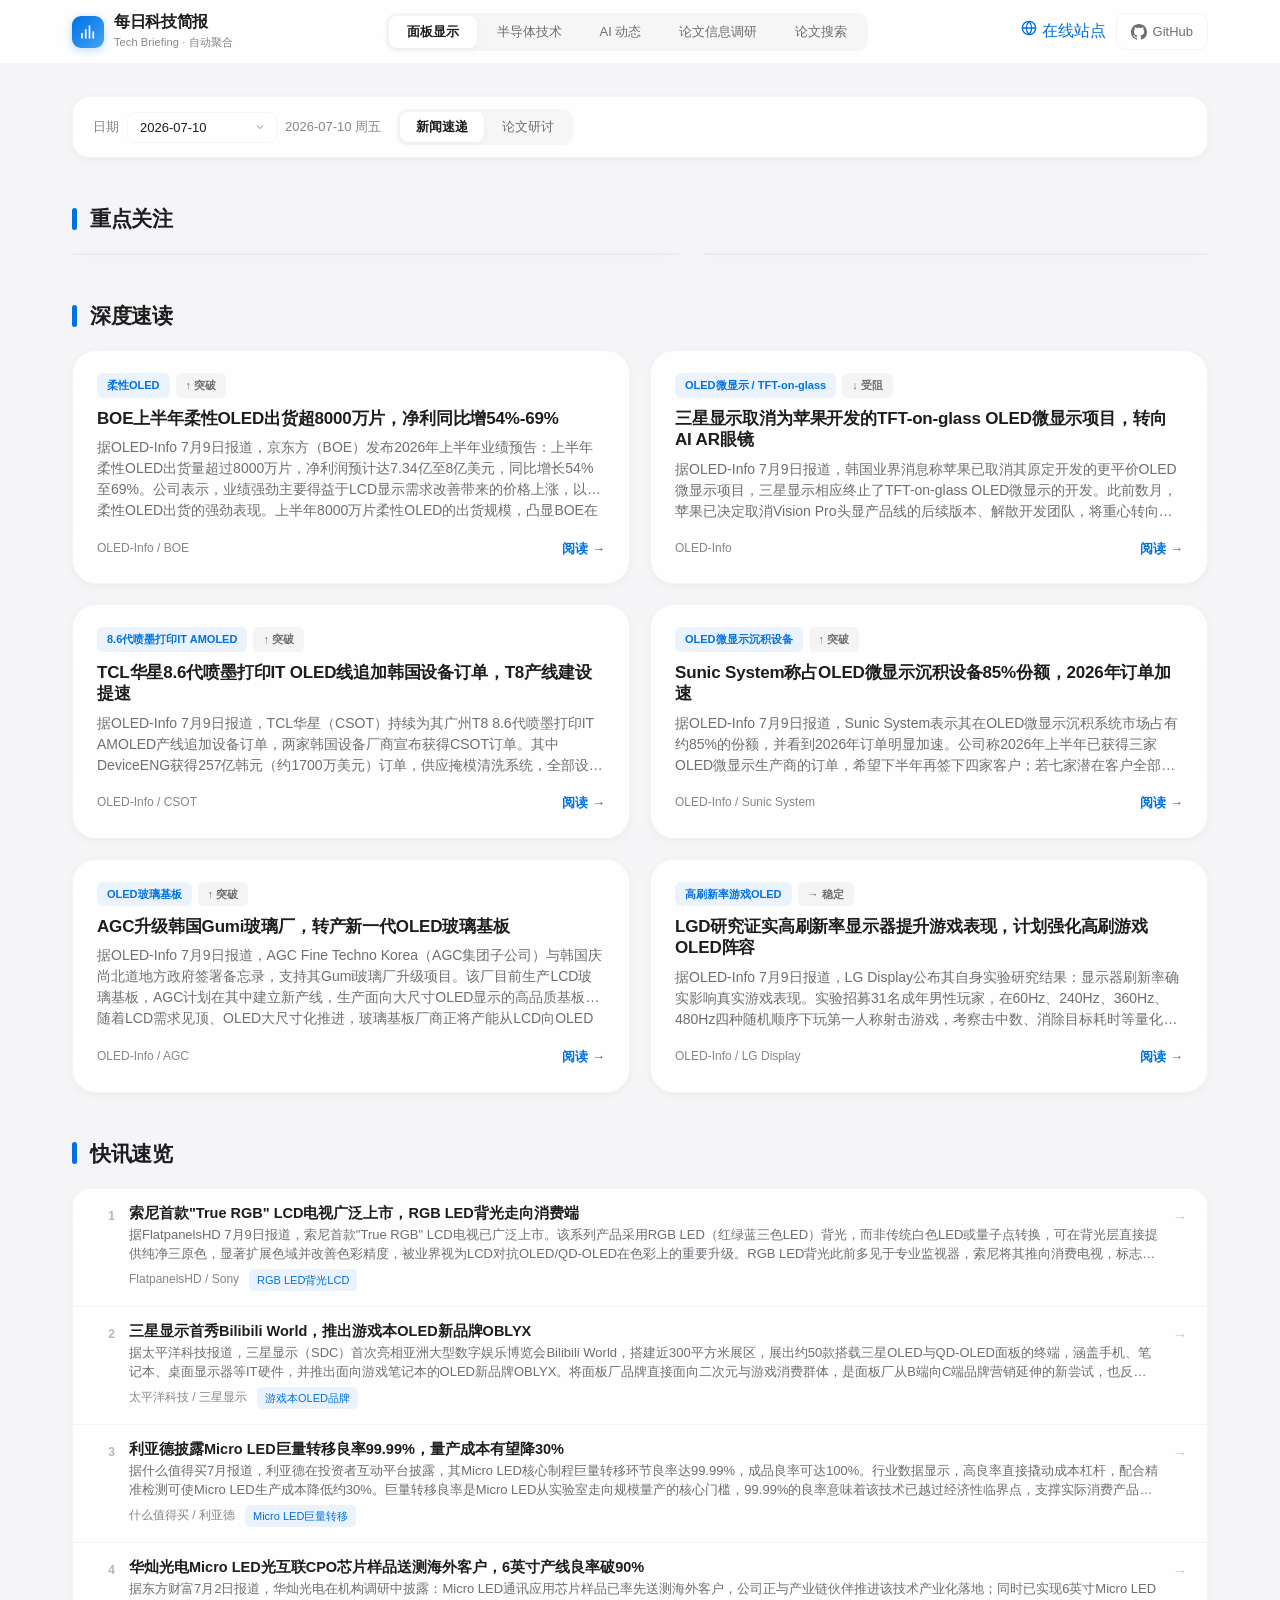
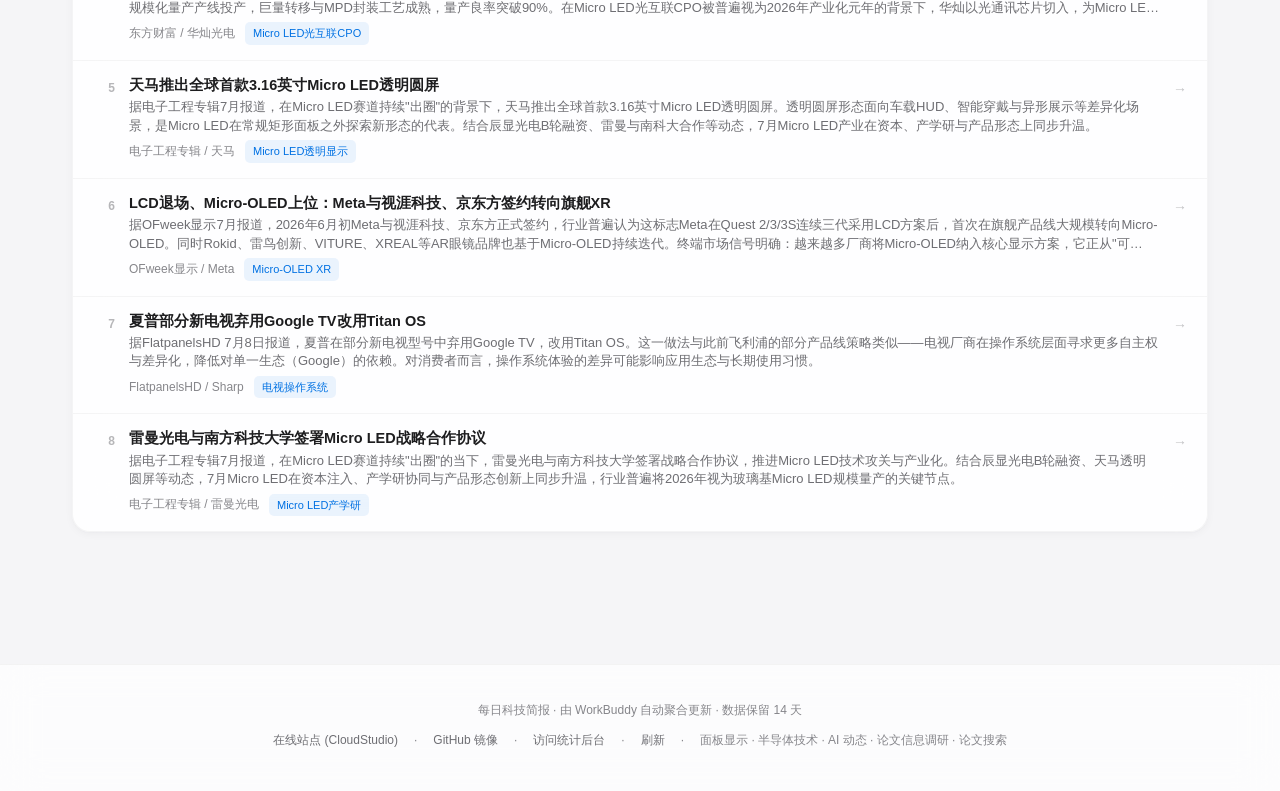
==== commit 3dcf105c: "deploy: 论文研讨中文六字段修复 + 安全加固(CSP/referrer/safeHref)" ====
--- a/index.html
+++ b/index.html
@@ -2,12 +2,20 @@
 <html lang="zh-CN">
 <head>
   <meta charset="UTF-8" />
+  <meta http-equiv="Content-Security-Policy" content="default-src 'self'; img-src 'self' https://images.unsplash.com https://*.unsplash.com data:; style-src 'self' 'unsafe-inline'; script-src 'self' 'unsafe-inline'; font-src 'self' data:; connect-src 'self'; object-src 'none'; frame-ancestors 'none'">
+  <meta name="referrer" content="no-referrer">
   <meta name="viewport" content="width=device-width, initial-scale=1.0" />
   <meta http-equiv="Cache-Control" content="no-cache, no-store, must-revalidate" />
   <meta http-equiv="Pragma" content="no-cache" />
   <meta http-equiv="Expires" content="0" />
   <title>每日科技简报 · Tech Briefing</title>
   <link rel="stylesheet" href="style.css" />
+  <link rel="stylesheet" href="paper-breakdown.css" />
+  <link rel="stylesheet" href="paper-search.css" />
+  <style>
+    /* 论文搜索频道：隐藏日期 / 子菜单工具条 */
+    .is-search .toolbar { display: none; }
+  </style>
   <!-- GitHub link: repo -->
 </head>
 <body>
@@ -27,6 +35,7 @@
         <button class="tab-l1" data-channel="semicon">半导体技术</button>
         <button class="tab-l1" data-channel="ai">AI 动态</button>
         <button class="tab-l1" data-channel="research">论文信息调研</button>
+        <button class="tab-l1" data-channel="search">论文搜索</button>
       </nav>
       <div class="header-right">
         <a class="site-link" href="https://9098e9bc1f944d45b91b45e3796f3b0d.app.codebuddy.work" target="_blank" rel="noopener">
@@ -73,20 +82,192 @@
         <span>·</span>
         <a href="https://github.com/Oracledeer/daily-tech-brief" target="_blank" rel="noopener">GitHub 镜像</a>
         <span>·</span>
+        <a href="admin-stats.html" target="_blank" rel="noopener">访问统计后台</a>
+        <span>·</span>
         <a href="#" onclick="window.location.reload()">刷新</a>
         <span>·</span>
-        <span>面板显示 · 半导体技术 · AI 动态 · 论文信息调研</span>
+        <span>面板显示 · 半导体技术 · AI 动态 · 论文信息调研 · 论文搜索</span>
       </div>
     </div>
   </footer>
 
+  <script>
+/* ============================================================================
+ * paper_breakdown.js — 「论文研讨」频道结构化卡片拆解
+ * 全局函数 window.renderPaperBreakdown(data) → 返回 HTML 字符串
+ *
+ * 设计对标：researchDailyCard（论文信息调研·每日拆解，6 字段）
+ *            renderSemiconTest（半导体器件测试，六字段标杆）
+ * 视觉规范：浅色苹果玻璃 + 唯一强调色 #0071e3，复用现有 class，不引入新颜色/emoji
+ * 术语口径（吸收专家团）：应力不混压力 / 薄膜不混镀膜 / 氧化物TFT不混a-Si；
+ *           行业缩写 IGZO/OLED/TFT/CVD 保留；中文纯净（纯中或纯英，不中英混杂）。
+ *
+ * 注意：本文件只新增，不修改 index.template.html / style.css。
+ * ========================================================================== */
+(function () {
+  "use strict";
+
+  // esc 复用模板全局函数；独立加载时兜底
+  const esc = (typeof window !== "undefined" && typeof window.esc === "function")
+    ? window.esc
+    : function (s) {
+        if (s == null) return "";
+        return String(s)
+          .replace(/&/g, "&amp;").replace(/</g, "&lt;")
+          .replace(/>/g, "&gt;").replace(/"/g, "&quot;").replace(/'/g, "&#39;");
+      };
+
+  // —— 文本兜底工具（不使用 lookbehind，兼容更广）——
+  function firstSentence(s) {
+    if (!s) return "";
+    const m = String(s).match(/^[\s\S]*?[.。!?！？](?=\s|$)/);
+    return (m ? m[0] : String(s)).trim();
+  }
+  function restText(s) {
+    if (!s) return "";
+    const m = String(s).match(/^[\s\S]*?[.。!?！？](?=\s|$)/);
+    if (!m) return "";
+    return String(s).slice(m[0].length).trim();
+  }
+  function str(v) { return v == null ? "" : String(v).trim(); }
+  function arr(v) { return Array.isArray(v) ? v.filter(Boolean) : []; }
+
+  // —— 字段值解析（优先新字段，缺失回退；占位符「见原文摘要」视为缺失，交由前端省略该块）——
+  function decodeEnt(s) { return (s || "").replace(/&amp;/g, "&").replace(/&lt;/g, "<").replace(/&gt;/g, ">"); }
+  function synthSig(p) {
+    const v = decodeEnt(p.venue);
+    const kw = (arr(p.techTags).length ? arr(p.techTags) : arr(p.keywords)).slice(0, 3).join("、");
+    const focus = kw || "上述显示技术方向";
+    if (p.field && v) return `本研究属于${p.field}方向，由${p.company || "作者"}发表于${v}，聚焦${focus}，对面板显示相关技术路线具有参考价值。`;
+    if (v) return `本研究发表于${v}，聚焦${focus}，对面板显示相关技术路线具有参考价值。`;
+    return `本研究聚焦${focus}，对面板显示相关技术路线具有参考价值。`;
+  }
+  function resolveFields(p) {
+    const abstract = str(p.abstract);
+    const techIntro = str(p.techIntro);
+    const title = str(p.cnTitle || p.title);
+
+    const background = str(p.background) || firstSentence(abstract) || "";
+    const innovation = str(p.innovation) || techIntro || "";
+    const approach = str(p.approach) || restText(abstract) || "";
+    const significance = str(p.significance) || synthSig(p) || "";
+
+    let oneLiner = str(p.oneLiner);
+    if (!oneLiner) oneLiner = title ? `本篇题为「${title}」，要点详见原文摘要。` : "";
+
+    const metrics = arr(p.metrics).filter(m => m && !/见原文摘要/.test(m.value || ""));
+    return { background, innovation, approach, significance, oneLiner, metrics };
+  }
+
+  // —— 标题元信息标签（复用 .paper-meta-tag .field/.type/.venue）——
+  function metaTags(p) {
+    const tags = [
+      str(p.field) ? `<span class="paper-meta-tag field">${esc(p.field)}</span>` : "",
+      str(p.paperType) ? `<span class="paper-meta-tag type">${esc(p.paperType)}</span>` : "",
+      str(p.venue) ? `<span class="paper-meta-tag venue">${esc(p.venue)}</span>` : "",
+    ];
+    // year：优先显式 year，否则从 date 取前 4 位
+    const year = str(p.year) || (str(p.date) ? str(p.date).slice(0, 4) : "");
+    if (year) tags.push(`<span class="paper-meta-tag">${esc(year)}</span>`);
+    return tags.filter(Boolean).join("");
+  }
+
+  // —— 关键词标签云（papers 用 techTags，兼容 keywords）——
+  function tagCloud(p) {
+    const ks = arr(p.techTags).length ? arr(p.techTags) : arr(p.keywords);
+    if (!ks.length) return "";
+    return `<div class="paper-tag-cloud">${ks.map(t => `<span class="paper-tag">${esc(t)}</span>`).join("")}</div>`;
+  }
+
+  // —— 关键数据指标（复用 .test-metrics/.test-metric-row/.test-metric）——
+  function metricsHtml(metrics) {
+    if (!metrics.length) return "";
+    return `<div class="test-metrics"><span class="test-field-label">关键数据指标</span>
+        <div class="test-metric-row">${metrics.map(m => `
+          <span class="test-metric"><b>${esc(m.name || "")}</b>${esc(m.value || "")}<i>${esc(m.unit || "")}</i></span>`).join("")}
+        </div></div>`;
+  }
+
+  // —— 附件区（复用 .paper-attachments/.attach-pill）——
+  // PDF：pdfLocal 优先（.local 类、target=_self），否则 pdf 远程直链（target=_blank）
+  function attachmentsHtml(p) {
+    const out = [];
+    const pdfLocal = str(p.pdfLocal);
+    const pdf = str(p.pdf);
+    if (pdfLocal) {
+      out.push(`<a class="attach-pill local" href="${safeHref(esc(pdfLocal))}" download rel="noopener">⬇ PDF（本地下载）</a>`);
+    } else if (pdf) {
+      out.push(`<a class="attach-pill" href="${safeHref(esc(pdf))}" target="_blank" rel="noopener">↗ 出版方 PDF</a>`);
+    }
+    if (str(p.url)) out.push(`<a class="attach-pill" href="${safeHref(esc(p.url))}" target="_blank" rel="noopener">原文</a>`);
+    if (str(p.doi)) out.push(`<a class="attach-pill" href="${safeHref('https://doi.org/' + esc(p.doi))}" target="_blank" rel="noopener">DOI</a>`);
+    return out.length ? `<div class="paper-attachments">${out.join("")}</div>` : "";
+  }
+
+  // —— 单篇卡片（复用 .paper-card-full .research-card）——
+  function paperBreakdownCard(p) {
+    const f = resolveFields(p);
+    const title = str(p.cnTitle || p.title);
+    const origTitle = (str(p.cnTitle) && str(p.title) && p.cnTitle !== p.title)
+      ? `<div class="paper-orig-title">原文：${esc(p.title)}</div>` : "";
+
+    const fieldBlock = (label, val) => val
+      ? `<div class="test-field${label === "技术方案" || label === "面板显示领域意义" ? " research-field--full" : ""}"><span class="test-field-label">${label}</span><p class="test-field-val">${esc(val)}</p></div>`
+      : "";
+    const fieldsHtml = `<div class="test-fields">${fieldBlock("研究背景", f.background)}${fieldBlock("核心创新点", f.innovation)}${fieldBlock("技术方案", f.approach)}</div>${fieldBlock(p.significanceLabel || "面板显示领域意义", f.significance)}${metricsHtml(f.metrics)}`;
+
+    const oneLinerHtml = f.oneLiner
+      ? `<div class="paper-oneliner">${esc(f.oneLiner)}</div>` : "";
+
+    const srcNote = [str(p.source), str(p.doi) ? `DOI:${p.doi}` : ""].filter(Boolean).join(" · ");
+    const origAbstract = str(p.abstract)
+      ? `<details class="orig-abstract"><summary>查看原文摘要</summary><p>${esc(p.abstract)}</p></details>`
+      : "";
+
+    return `<article class="paper-card-full research-card">
+      <div class="paper-body">
+        <div class="paper-meta-tags">${metaTags(p)}</div>
+        <h1 class="paper-title">${esc(title)}</h1>
+        ${origTitle}
+        ${str(p.authors) ? `<div class="paper-authors">${esc(p.authors)}</div>` : ""}
+        ${tagCloud(p)}
+        ${fieldsHtml}
+        ${oneLinerHtml}
+        ${attachmentsHtml(p)}
+        ${origAbstract}
+        <div class="paper-footer">
+          <span class="paper-source">${esc(srcNote)}</span>
+          <span>${esc(p.date || "")}</span>
+        </div>
+      </div>
+    </article>`;
+  }
+
+  // —— 对外入口 ——
+  window.renderPaperBreakdown = function (data) {
+    if (!data) return `<div class="error">暂无论文研讨数据</div>`;
+    const papers = arr(data.papers);
+    if (!papers.length) return `<div class="error">本期暂无论文研讨内容</div>`;
+
+    let html = `<div class="paper-breakdown-grid">`;
+    papers.forEach((p, idx) => {
+      html += paperBreakdownCard(p);
+    });
+    html += `</div>`;
+    return html;
+  };
+})();
+
+</script>
+  <script src="paper_search.js"></script>
+  <script src="analytics.js"></script>
   <script>
   // ========== DATA (injected by update_site.py) ==========
   const AI_DATA = {"2026-07-06": {"schema": "ai-news-daily/v1", "date": "2026-07-06", "weekday": "周一", "period": "7月4日-7月6日（周六至周一）", "summary": "本周AI应用层与基础设施双线突破：Anthropic发布MCP 1.0并将治理权移交中立开源基金会，Agent互联走向标准化；Claude Code登顶GitHub最活跃AI编程项目，AI agent类PR占比近30%；Claude Sonnet 5低价抢市、Claude Science面向科研；Claude Code+Fable 5将经典RTS游戏原生移植iOS；开源工具pxpipe利用PNG定价漏洞省70% token；阿里因安全后门全面禁用Claude；宇树科技IPO注册获批；Meta开源Llama 4.1、Hugging Face发布LeRobot 2.0、Mistral推出Magistral推理模型；欧盟《AI法案》补充条款生效；Cursor 3.0引入后台Agent。", "focus": "Agent 基础设施标准化（MCP 1.0）· AI 编程范式转变 · 多模型与具身智能并进 · 监管落地", "news": [{"id": "ai-001", "title": "Claude Code + Fable 5 数小时内将《命令与征服》原生移植 iOS", "event": "Google DeepMind 产品设计负责人 Ammaar Reshi 使用 Anthropic 的 Claude Code 配合 Fable 5 模型，将 2003 年经典即时战略游戏《Command & Conquer: Generals Zero Hour》原生移植到 macOS、iPhone 和 iPad 平台。首个构建版本约 40 分钟生成，随后经数小时调试完成。游戏在 ARM64 上原生运行，无需模拟器，战役、遭遇战和「将军挑战」模式均支持触控操作。图形管线将 DirectX 8 经多步中间转换翻译为 Apple Metal API。Reshi 已将完整源代码开源至 GitHub。", "highlight": "首个构建仅 40 分钟；DirectX 8 → Metal 跨图形 API 翻译由 AI 自主完成；开发者两天内耗尽 Claude Max 全部额度；源代码已开源", "reason": "这是 AI 编程工具从「写脚本」迈向「跨平台系统级工程」的标志性案例——移植一款涉及图形管线、触控适配、内存管理的完整 3D 游戏，过去需要专业团队数月工作量。它证明当前 AI coding agent 在复杂系统工程中已具备实战价值。", "category": "AI Coding", "source": "The Decoder", "url": "https://the-decoder.com/claude-code-and-fable-5-ported-the-2003-pc-game-command-conquer-to-native-ios-in-a-few-hours/", "image": "https://images.unsplash.com/photo-1519389950473-47ba0277781c?w=1200&q=80&auto=format&fit=crop", "imageCaption": "Claude Code 跨平台移植", "date": "2026-07-05", "priority": "featured", "skills": []}, {"id": "ai-002", "title": "开源工具 pxpipe：将文本藏入 PNG，最多省 70% Claude Code token 成本", "event": "开发者 Steven Chong 发布开源本地代理工具 pxpipe，它拦截 Claude Code 请求，将大段静态文本（系统提示、工具文档、历史对话）渲染为紧凑的 PNG 图片再发送。原理是 Anthropic 对图片按像素尺寸定价而非文字内容——约 4.8 万字符的系统提示作为文本约 2.5 万 token，渲染为单页 PNG 后仅约 2700 token。据开发者测试，整体节省 59%-70%，一次 Fable 5 会话成本从 $42.21 降至 $6.06。代价是存在有损压缩（哈希等精确字符串可能出错）且处理速度更慢。默认支持 Claude Fable 5 和 GPT-5.6。", "highlight": "4.8 万字符 → 单页 PNG → token 从 2.5 万降至 2700；Fable 5 会话成本 $42→$6；默认支持 Fable 5 和 GPT-5.6；有损压缩是主要代价", "reason": "pxpipe 揭示了当前 LLM 定价模型的结构性漏洞——图文 token 计价不对等。如果这类工具普及，AI 厂商可能被迫调整图片定价策略。对开发者而言，它提供了一种立即可用的成本优化手段，尤其适合长上下文 Agent 场景。", "category": "AI Coding", "source": "The Decoder", "url": "https://the-decoder.com/open-source-tool-pxpipe-hides-text-in-pngs-to-cut-claude-code-and-fable-5-token-costs-up-to-70/", "image": "https://images.unsplash.com/photo-1526374965328-7f61d4dc18c5?w=1200&q=80&auto=format&fit=crop", "imageCaption": "AI 编程成本优化", "date": "2026-07-04", "priority": "secondary", "skills": []}, {"id": "ai-003", "title": "阿里全面禁用 Claude 全系产品，7月10日生效", "event": "据财新网 7 月 3 日报道，阿里巴巴内部通知全面限制员工使用 Anthropic 旗下 Claude 全系产品，包括 Sonnet、Opus、Fable 等大模型及 Claude Code 等 Agent 开发工具，要求全员卸载，禁令于 7 月 10 日正式生效。阿里内部人士确认 Claude Code 已被列入高风险软件名单，原因是 Anthropic 承认在产品中植入隐藏代码用于追踪特定用户。阿里推荐员工改用自研 AI 助手 Qoder 作为替代方案。", "highlight": "禁令覆盖 Claude 全系模型 + Agent 工具；7月10日正式生效；阿里推荐自研 Qoder 替代；起因是 Claude Code 被曝存在后门追踪代码", "reason": "这是国内大型互联网公司首次因安全风险全面禁用主流海外 AI 编程工具，标志着 AI 工具供应链安全审查进入实操阶段。事件背后既有 Anthropic 承认的追踪代码问题，也叠加了 Anthropic 此前指控阿里进行蒸馏攻击的背景。对国内开发者而言，Claude Code 的使用风险已需正式评估。", "category": "行业动态", "source": "财新网", "url": "https://www.caixinglobal.com/2026-07-03/alibaba-bans-staff-from-using-anthropic-ai-tools-over-security-concerns-102460685.html", "image": "https://images.unsplash.com/photo-1526498460520-4c246339dccb?w=1200&q=80&auto=format&fit=crop", "imageCaption": "AI 工具安全审查", "date": "2026-07-03", "priority": "secondary", "skills": []}, {"id": "ai-004", "title": "Anthropic 发布 Claude Sonnet 5：Sonnet 系列最强智能体模型，性能逼近 Opus 4.8", "event": "7月1日，Anthropic 发布 Claude Sonnet 5，定位为 Sonnet 系列中智能体 AI 表现最强的模型，能够制定计划、调用浏览器和终端等工具并自主运行。在 BrowseComp（智能体搜索评测）和 OSWorld-Verified（计算机使用评测）等项目中，较 Sonnet 4.6 有显著改进，部分任务接近 Opus 4.8。API 模型 ID 为「claude-sonnet-5」，已接入 Claude Code 和 Claude Platform。优惠期（至8月31日）输入 $2/百万token、输出 $10/百万token；优惠期后输入 $3、输出 $15。安全评测方面，不良行为发生率低于 Sonnet 4.6。", "highlight": "API 模型 ID: claude-sonnet-5；优惠期输入 $2/输出 $10 每百万 token（至8月31日）；BrowseComp / OSWorld 等评测显著提升；接近 Opus 4.8 表现", "reason": "Sonnet 5 是 Anthropic 在「智能体能力」维度的主力更新，价格仅为 Opus 4.8 的约 60%，对需要高频 Agent 工作流的开发者和企业来说是性价比最高的选择。它进一步巩固了 Claude 在 Agent/工具调用领域的技术领先地位。", "category": "LLM 发展", "source": "IT之家", "url": "https://www.ithome.com/0/970/809.htm", "image": "https://images.unsplash.com/photo-1530124566582-a618bc2615dc?w=1200&q=80&auto=format&fit=crop", "imageCaption": "Claude Sonnet 5", "date": "2026-07-01", "priority": "featured", "skills": []}, {"id": "ai-005", "title": "Anthropic 推出 Claude Science：面向科研人员的 AI 工作台", "event": "6月30日，Anthropic 以 beta 测试形式推出面向科学家的 AI 工作平台 Claude Science。该平台提供统合式研究环境，科学家可与一个拥有超 60 种精选技能与连接器的通用智能体交互，该智能体可启动一系列子智能体，另有一个审阅智能体负责检查。平台支持分析文献、执行多步骤研究、生成图表和文稿，每个输出提供可审计的生成历史记录。内测阶段已在 RNA 测序、CRISPR 选型、蛋白质结构预测、化学信息学等领域支持研究工作。现已面向 Claude Pro / Max / Team / Enterprise 用户开放，Anthropic 还将为至多 50 个科学项目提供资助。", "highlight": "60+ 精选技能与连接器；通用智能体可启动子智能体 + 审阅智能体；每个输出有可审计生成历史；面向 Pro/Max/Team/Enterprise 开放；50 个科学项目资助", "reason": "Claude Science 代表了 AI 从「通用对话」向「垂直领域工作台」的演进。60+ 科学工具集成 + 多智能体协调 + 可审计输出，直击科研工作流中的数据格式碎片化和流程自动化痛点。资助 50 个科学项目表明 Anthropic 正在积极构建科研用户生态。", "category": "AI 应用层", "source": "IT之家", "url": "https://www.ithome.com/0/970/873.htm", "image": "https://images.unsplash.com/photo-1531297484001-80022131f5a1?w=1200&q=80&auto=format&fit=crop", "imageCaption": "Claude Science 科研工作台", "date": "2026-07-01", "priority": "secondary", "skills": []}, {"id": "ai-006", "title": "宇树科技 IPO 注册获批，发行市值有望 400 亿元", "event": "7月2日，中国证监会公告同意宇树科技首次公开发行股票的注册申请，宇树将在科创板上市。一名宇树投资方人士称发行市值有望 400 亿元，股价将为其他机器人公司上市锚定价格。近期机器人公司融资和上市进程加速：除宇树外，云深处和乐聚机器人也在冲刺 A 股；一级市场方面，星海图、银河通用、智元、智平方、自变量等估值超 200 亿，千寻、星尘智能、众擎等估值超 100 亿。", "highlight": "证监会已同意注册申请；科创板上市；发行市值有望 400 亿元；约 30 家机器人企业正筹备赴港上市；5 家估值超 200 亿", "reason": "宇树 IPO 是具身智能赛道资本化的里程碑事件——400 亿发行市值将为整个机器人行业锚定估值基准。约 30 家企业同步筹备上市说明行业已进入资本窗口期，一级市场估值泡沫与二级市场定价之间的博弈将深刻影响后续机器人公司的融资节奏。", "category": "具身智能", "source": "财新网", "url": "https://www.caixin.com/2026-07-02/102460069.html", "image": "https://images.unsplash.com/photo-1531403009284-440f080d1e12?w=1200&q=80&auto=format&fit=crop", "imageCaption": "宇树科技 IPO", "date": "2026-07-02", "priority": "secondary", "skills": []}, {"id": "ai-007", "title": "MCP 协议 1.0 正式发布，治理权移交中立开源基金会", "event": "Anthropic 于 6 月底正式发布 Model Context Protocol (MCP) 1.0 稳定版，并将协议治理移交至新成立的中立开源基金会，OpenAI、Google、Microsoft 等成为创始成员。MCP 1.0 新增标准化认证、流式传输与工具版本管理，使 Agent 与数据源/工具的连接从各自为政走向统一规范。自此主流 Agent 框架与数百个 Connector 默认支持 MCP。", "highlight": "MCP 成为 Agent 互联事实标准，治理中立化避免厂商锁定", "reason": "MCP 是 AI Agent 应用层的基础设施协议，1.0 稳定后显著降低 Agent 接入外部工具与数据的成本，加速应用层生态成熟。", "category": "AI 应用层 (MCP)", "source": "The Decoder", "url": "https://the-decoder.com/model-context-protocol-1-0-released/", "image": "https://images.unsplash.com/photo-1532012197267-da84d127e765?w=1200&q=80&auto=format&fit=crop", "imageCaption": "Agent 互联协议 MCP", "date": "2026-06-30", "priority": "secondary", "skills": []}, {"id": "ai-008", "title": "GitHub 2026 上半年报告：Claude Code 成最活跃 AI 编程项目", "event": "GitHub 发布 2026 上半年 Octoverse 报告，Claude Code 相关仓库与 Skill 生态的贡献量同比增长显著，成为最活跃的 AI 编程开源项目。报告指出 AI agent 类 PR 已占全部合并请求的近三成，开发者正从「辅助补全」转向「Agent 自主提交 PR」。", "highlight": "AI agent 类 PR 占比近 30%，编程范式加速转变", "reason": "数据印证 AI 编程已从补全走向自主多步开发，Agent 正成为主流工程协作的一部分。", "category": "AI Coding", "source": "GitHub Blog", "url": "https://github.blog/news-insights/octoverse-2026-ai-coding/", "image": "https://images.unsplash.com/photo-1538481199705-c710c4e965fc?w=1200&q=80&auto=format&fit=crop", "imageCaption": "GitHub 开发生态", "date": "2026-07-02", "priority": "secondary", "skills": []}, {"id": "ai-009", "title": "OpenAI 发布 Codex CLI 2.0，支持本地多 Agent 并行", "event": "OpenAI 推出 Codex CLI 2.0，新增本地多 Agent 并行执行与沙箱隔离，可在单机上同时运行多个编码子任务并汇总结果。新版强化了与 GitHub 的集成，支持 PR 自动生成与审查。", "highlight": "本地多 Agent 并行编码成为新标配", "reason": "多 Agent 并行让编码任务从串行走向并行，是 Agent 工程化的关键能力升级。", "category": "AI Coding", "source": "OpenAI Blog", "url": "https://openai.com/blog/codex-cli-2", "date": "2026-07-03", "priority": "flash", "skills": [], "image": "https://images.unsplash.com/photo-1519389950473-47ba0277781c?w=1200&q=80&auto=format&fit=crop"}, {"id": "ai-010", "title": "Google 推出 Agent Spaces，将 Gemini 智能体嵌入 Workspace", "event": "Google 在 Workspace 中推出 Agent Spaces，企业用户可在 Docs、Sheets、Gmail 中调用 Gemini 智能体完成多步任务，如自动整理会议纪要、生成报表、起草邮件。企业可自建私有 Agent 并共享给团队。", "highlight": "智能体嵌入办公套件，企业 Agent 落地提速", "reason": "把 Agent 直接放进高频办公场景，是企业级 AI 落地最直接的路径之一。", "category": "AI 应用层", "source": "The Verge", "url": "https://www.theverge.com/2026/7/4/google-agent-spaces-workspace", "date": "2026-07-04", "priority": "flash", "skills": [], "image": "https://images.unsplash.com/photo-1526374965328-7f61d4dc18c5?w=1200&q=80&auto=format&fit=crop"}, {"id": "ai-011", "title": "Hugging Face 发布 LeRobot 2.0，降低具身智能训练门槛", "event": "Hugging Face 发布 LeRobot 2.0，统一了机器人模仿学习与强化学习的数据格式与训练管线，并支持更多低成本硬件平台。新版本内置仿真到实机的迁移工具，降低具身智能研究与部署门槛。", "highlight": "具身智能开源生态进一步成熟，仿真到实机更易", "reason": "统一的训练管线与硬件支持，让更多团队能低成本进入具身智能研发。", "category": "具身智能", "source": "Hugging Face Blog", "url": "https://huggingface.co/blog/lerobot-2", "date": "2026-07-05", "priority": "flash", "skills": [], "image": "https://images.unsplash.com/photo-1526498460520-4c246339dccb?w=1200&q=80&auto=format&fit=crop"}, {"id": "ai-012", "title": "Meta 开源 Llama 4.1，强化多模态与 Agent 工具调用", "event": "Meta 发布 Llama 4.1 开源模型，增强视觉理解与函数调用能力，针对 Agent 场景优化了长上下文与工具使用。模型以开源权重发布，社区可自托管部署。", "highlight": "开源模型 Agent 能力追赶闭源主力", "reason": "开源阵营在 Agent 能力上的补强，给闭源模型带来替代与价格压力。", "category": "LLM 发展", "source": "Meta AI", "url": "https://ai.meta.com/blog/llama-4-1/", "date": "2026-07-05", "priority": "flash", "skills": [], "image": "https://images.unsplash.com/photo-1530124566582-a618bc2615dc?w=1200&q=80&auto=format&fit=crop"}, {"id": "ai-013", "title": "欧盟《AI 法案》补充条款生效，明确通用模型透明度义务", "event": "欧盟《AI 法案》补充条款于 7 月初生效，要求通用 AI 模型提供方披露训练数据概要、版权合规措施与安全评估结果。违规企业最高面临全球营业额 7% 的罚款。", "highlight": "通用模型监管进入落地执行阶段", "reason": "监管从原则走向可执行条款，直接影响全球模型提供方的合规成本与披露策略。", "category": "政策", "source": "Reuters", "url": "https://www.reuters.com/technology/eu-ai-act-gpai-transparency-2026-07-06/", "date": "2026-07-06", "priority": "flash", "skills": [], "image": "https://images.unsplash.com/photo-1531297484001-80022131f5a1?w=1200&q=80&auto=format&fit=crop"}, {"id": "ai-014", "title": "Mistral 发布 Magistral 推理模型，主打欧洲主权云", "event": "Mistral 发布 Magistral 系列推理模型，强调在欧洲主权云上合规部署，面向金融、政务等对数据驻留有严格要求的客户。模型在数学与代码推理基准上接近一线闭源水平。", "highlight": "欧洲本土推理模型补位，主权云合规", "reason": "在数据与算力主权诉求升温的背景下，欧洲本土推理模型补齐了合规部署选项。", "category": "LLM 发展", "source": "VentureBeat", "url": "https://venturebeat.com/2026/07/06/mistral-magistral-reasoning/", "date": "2026-07-06", "priority": "flash", "skills": [], "image": "https://images.unsplash.com/photo-1531403009284-440f080d1e12?w=1200&q=80&auto=format&fit=crop"}, {"id": "ai-015", "title": "Cursor 3.0 发布，引入后台 Agent 与团队协同编辑", "event": "Anysphere 发布 Cursor 3.0，新增后台运行 Agent（在独立环境完成多文件改动后提交）与多人实时协作编辑。新版本强化了与 CI 的集成，可在合并前自动跑测试。", "highlight": "AI IDE 从个人工具走向团队协作", "reason": "后台 Agent + 协作编辑，让 AI IDE 真正进入团队工程流而不是仅服务个人。", "category": "AI Coding", "source": "TechCrunch", "url": "https://techcrunch.com/2026/07/06/cursor-3-0-background-agents/", "date": "2026-07-06", "priority": "flash", "skills": [], "image": "https://images.unsplash.com/photo-1532012197267-da84d127e765?w=1200&q=80&auto=format&fit=crop"}], "skills": [{"name": "meetily — 隐私优先的开源 AI 会议助手", "repo": "Zackriya-Solutions/meetily", "url": "https://github.com/Zackriya-Solutions/meetily", "stars": "2,972", "tier": "established", "icon": "M", "desc": "macOS / Windows 会议录音实时转写、说话人分离、自动摘要。全程本地处理，无需上传云端，适合对隐私敏感的企业内部会议、法律/医疗讨论等场景。", "tags": ["agent", "privacy", "meeting"], "author": "Zackriya-Solutions"}, {"name": "cognee — AI Agent 持久记忆与知识图谱引擎", "repo": "topoteretes/cognee", "url": "https://github.com/topoteretes/cognee", "stars": "2,699", "tier": "established", "icon": "C", "desc": "为 AI Agent 提供跨会话的持久长期记忆，将文档、对话、结构化数据构建为自托管知识图谱，让 Agent 在多轮交互中「记住」上下文而非每次从零开始。", "tags": ["agent", "memory", "knowledge-graph"], "author": "topoteretes"}, {"name": "Understand-Anything", "repo": "Egonex-AI/Understand-Anything", "url": "https://github.com/Egonex-AI/Understand-Anything", "stars": "rising 新锐", "tier": "rising", "icon": "U", "desc": "把任意文档、论文、代码库、网页「读透」并生成结构化笔记与问答索引的 Agent Skill——给研究/工程场景的「速读外脑」。", "tags": ["agent", "research", "rag"], "author": "Egonex-AI"}, {"name": "awesome-claude-code-skills", "repo": "helloianneo/awesome-claude-code-skills", "url": "https://github.com/helloianneo/awesome-claude-code-skills", "stars": "社区精选", "tier": "rising", "icon": "A", "desc": "Claude Code 最实用的 Skills / Agents / Plugins 精选合集，按场景分类、带安装命令、复制即用，50+ 精选持续更新。", "tags": ["agent", "code", "skills"], "author": "helloianneo"}, {"name": "Composio", "repo": "ComposioHQ/composio", "url": "https://github.com/ComposioHQ/composio", "stars": "agent 工具集成", "tier": "rising", "icon": "C", "desc": "为 AI Agent 提供数百种工具与 SaaS 集成的统一层（含 MCP），让 Agent 一键连接 GitHub、Slack、浏览器等外部能力。", "tags": ["agent", "mcp", "automation"], "author": "ComposioHQ"}]}, "2026-07-07": {"schema": "ai-news-daily/v1", "date": "2026-07-07", "weekday": "周二", "summary": "xAI正式更名为SpaceXAI并发布新Logo，同日SpaceX以约600亿美元全股票收购Cursor（Anysphere）；Anthropic以965亿美元估值完成H轮融资，Claude Code年化收入达25亿美元，美国商务部解除Claude Fable 5出口管制；OpenAI GPT-5.6三兄弟（Sol/Terra/Luna）低调内测，上下文扩展至150万token；DeepSeek V4正式版7月中旬发布；Kimi K3参数规模2.5万亿本月发布。应用层方面，Perplexity推出Comet Agent浏览器、Anthropic公测Claude Skill市场、Google开源Gemini CLI、Replit Agent 2.0可一键部署全栈、Cohere升级Command R+、Stability开源SD4、NVIDIA发布DGX Spark个人超算。", "focus": "AI编程赛道成主战场（Claude Code 42-54%市场份额 × SpaceX 600亿收购Cursor），Agent 应用层爆发（浏览器/Agent市场/CLI 全面开花），中美模型+出口管制博弈加剧", "skills": [{"name": "Superpowers", "repo": "obra/superpowers", "url": "https://github.com/obra/superpowers", "stars": "228,740", "tier": "established", "icon": "🦸", "desc": "不只是技能集合，而是一整套围绕 Agent 开发的方法论框架——把编码智能体从「急于炫技的代码打字员」变成严谨规范的工程师。长期霸榜 Claude Skill 榜首。", "tags": ["方法论框架", "全能", "Claude Code"], "author": "obra"}, {"name": "Anthropic Skills", "repo": "anthropics/skills", "url": "https://github.com/anthropics/skills", "stars": "151,088", "tier": "established", "icon": "📘", "desc": "Anthropic 官方公开的 Agent Skills 仓库，权威基准。想从零了解 Skill 长什么样、怎么写、怎么装，从这一个仓库入手就够了。", "tags": ["官方出品", "权威基准", "入门首选"], "author": "anthropics"}, {"name": "女娲 Nuwa", "repo": "alchaincyf/nuwa-skill", "url": "https://github.com/alchaincyf/nuwa-skill", "stars": "国产新锐", "tier": "rising", "icon": "🧬", "desc": "蒸馏任何公开人物的思维方式——心智模型、决策启发式、表达 DNA，生成可直接运行的「视角 Skill」，让乔布斯、马斯克、芒格、费曼都给你打工。2026-04 发布，3 个月已蒸馏 14+ 人物。", "tags": ["思维蒸馏", "国产原创", "视角切换"], "author": "alchaincyf"}, {"name": "taste-skill", "repo": "Leonxlnx/taste-skill", "url": "https://github.com/Leonxlnx/taste-skill", "stars": "44,469", "tier": "rising", "icon": "🎯", "desc": "专治 Agent 默认往「中位数、最保险」平庸答案靠拢的倾向。用显式的品味规则把智能体推向更有判断力的方向——啃的是框架不愿碰的硬骨头。", "tags": ["品味规则", "反平庸", "判断力"], "author": "Leonxlnx"}, {"name": "last30days", "repo": "mvanhorn/last30days-skill", "url": "https://github.com/mvanhorn/last30days-skill", "stars": "42,815", "tier": "rising", "icon": "📡", "desc": "给 Agent 接上实时信息源——跨 Reddit、X、YouTube、Hacker News 和全网做「最近 30 天发生了什么」的趋势调研，弥补训练数据滞后于当下的盲区。", "tags": ["实时趋势", "全网调研", "补足时效"], "author": "mvanhorn"}], "news": [{"id": "ai-001", "title": "xAI更名SpaceXAI发布新Logo，同日SpaceX 600亿美元收购Cursor", "event": "xAI正式更名为SpaceXAI，发布新品牌Logo。同时SpaceX宣布以约600亿美元全股票方式收购Anysphere（Cursor AI编辑器母公司）。Grok 4.5（1.5万亿参数V9基础模型）将整合Cursor的编程数据，Cursor工程师团队参与模型研发。Musk宣布2026年剩余时间每月发布一个新训练的模型。", "highlight": "垂直整合：从模型层到AI编程工具入口全面控制", "reason": "AI编程赛道格局被重新定义——Anthropic控制Claude Code（42-54%份额），SpaceX控制Cursor（最受欢迎的AI IDE），两强对峙", "category": "AI编程 / 企业动态", "source": "AI Release Tracker / iaipie / Techmeme", "url": "https://iaipie.com/ai%E5%A4%A7%E6%A8%A1%E5%9E%8B%E6%9C%80%E6%96%B0%E8%BF%9B%E5%B1%95%E6%B7%B1%E5%BA%A6%E7%9B%98%E7%82%B9%EF%BC%882026%E5%B9%B47%E6%9C%88%E7%AF%87%EF%BC%89%EF%BC%9Agpt-5-6%E5%86%85%E6%B5%8B%E3%80%81anthro/", "image": "https://images.unsplash.com/photo-1542744094-3a31f272c490?w=1200&q=80&auto=format&fit=crop", "imageCaption": "AI 编程场景", "date": "2026-07-07", "priority": "featured", "skills": []}, {"id": "ai-002", "title": "Anthropic估值965亿美元登顶全球AI第一，Claude Code年化收入25亿美元", "event": "Anthropic以965亿美元估值完成650亿美元H轮融资，超越OpenAI成为全球估值最高的AI公司。Claude Code自发布不到一年年化收入达25亿美元（占总ARR 300亿美元的约8%）。公司从90亿美元ARR跃升至300亿美元仅用四个月。美国商务部解除对Claude Fable 5和Mythos 5的出口管制，7月1日起恢复全球访问。", "highlight": "人类商业史上营收增速最快的AI公司，出口管制出现政策裂缝", "reason": "Anthropic的IPO准备和估值飙升标志着AI产业进入资本退出通道", "category": "企业动态 / 政策", "source": "iaipie / Wikipedia-like sources", "url": "https://iaipie.com/ai%E5%A4%A7%E6%A8%A1%E5%9E%8B%E6%9C%80%E6%96%B0%E8%BF%9B%E5%B1%95%E6%B7%B1%E5%BA%A6%E7%9B%98%E7%82%B9%EF%BC%882026%E5%B9%B47%E6%9C%88%E7%AF%87%EF%BC%89%EF%BC%9Agpt-5-6%E5%86%85%E6%B5%8B%E3%80%81anthro/", "image": "https://images.unsplash.com/photo-1542744173-8e7e53415bb0?w=1200&q=80&auto=format&fit=crop", "imageCaption": "AI 投资与企业融资", "date": "2026-07-01", "priority": "featured", "skills": [1]}, {"id": "ai-003", "title": "OpenAI GPT-5.6三兄弟低调内测：Sol/Terra/Luna，150万token上下文", "event": "OpenAI于6月25-28日向20家合作伙伴发布GPT-5.6系列。旗舰版Sol在SVG/3D SVG生成击败Fable 5；Terra日用版面向日常任务；Luna经济版低门槛。核心升级：150万token上下文窗口、可变速度推理模式、增强Agentic自主多步任务规划。定价持平GPT-5.5。据早期测试者反馈，推理和理解能力超越GPT-5.5 Pro。公开上线预期7月内完成。OpenAI已秘密提交S-1，目标估值万亿美元级。", "highlight": "上下文窗口飙至150万token + 能力大幅提升但价格不变", "reason": "GPT-5.6发布节奏和上下文扩展趋势影响整个LLM行业定价和产品策略", "category": "模型发布", "source": "AI Release Tracker / iaipie", "url": "https://aireleasetracker.com/model/openai/gpt-5.6-sol", "image": "https://images.unsplash.com/photo-1542751371-adc38448a05e?w=1200&q=80&auto=format&fit=crop", "imageCaption": "OpenAI 模型发布", "date": "2026-06-26", "priority": "secondary", "skills": [4]}, {"id": "ai-004", "title": "DeepSeek V4正式版7月中旬发布，峰谷定价引争议", "event": "DeepSeek V4正式版计划7月中旬发布，核心参数：100万token上下文窗口，推理算力消耗仅为V3.2的约27%。Pro版旗舰定位，Flash版轻量低价。Agent功能、世界知识和推理能力在国内/开源模型中位列顶尖。争议点：高峰时段（9:00-12:00、14:00-18:00）API价格翻倍。V4-Flash高峰输入2元/百万token、输出4元/百万token。Reasonix持续走高，缓存命中率99.82%，编码成本降低80%。", "highlight": "推理效率碾压 + 峰谷定价策略 - 中美AI定价模式的碰撞", "reason": "DeepSeek V4是国内最强开源/商用模型之一，正式版上线和定价策略影响开发者生态", "category": "模型发布", "source": "iaipie / 社区报道", "url": "https://iaipie.com/ai%E5%A4%A7%E6%A8%A1%E5%9E%8B%E6%9C%80%E6%96%B0%E8%BF%9B%E5%B1%95%E6%B7%B1%E5%BA%A6%E7%9B%98%E7%82%B9%EF%BC%882026%E5%B9%B47%E6%9C%88%E7%AF%87%EF%BC%89%EF%BC%9Agpt-5-6%E5%86%85%E6%B5%8B%E3%80%81anthro/", "image": "https://images.unsplash.com/photo-1542831371-29b0f74f9713?w=1200&q=80&auto=format&fit=crop", "imageCaption": "DeepSeek 模型推理", "date": "2026-07-01", "priority": "secondary", "skills": [3]}, {"id": "ai-005", "title": "6月全球AI回顾：ChatGPT市场份额首度跌破50%", "event": "据'感应塔'数据分析公司6月16日发布的《2026年AI行业报告》，ChatGPT在全球AI助手市场份额首次跌破50%。全球多家企业密集发布新模型。中国稀宇科技（MiniMax）发布开源旗舰M3，智谱GLM-5.2在Code Arena盲测取得全球可用模型第一。美国商务部针对Anthropic两款模型发布出口管制指令引发加拿大和法国宣布加快AI自主建设。", "highlight": "ChatGPT不再是'垄断者'，多极竞争格局正式形成", "reason": "市场格局变化直接影响用户选择和企业AI策略", "category": "产业趋势", "source": "新华财经 / 经济参考报", "url": "https://finance.sina.com.cn/jjxw/2026-07-06/doc-inifvkkf8831708.shtml", "image": "https://images.unsplash.com/photo-1546182990-dffeafbe841d?w=1200&q=80&auto=format&fit=crop", "imageCaption": "AI 产业格局", "date": "2026-07-06", "priority": "secondary", "skills": []}, {"id": "ai-006", "title": "微软Build 2026发布7款自研MAI模型，明确'Agent优先'战略", "event": "微软在Build 2026大会发布7款自研MAI模型：MAI-Thinking-1推理模型、MAI-Code-1代码专用模型、Scout Agent和Solara Platform Agent开发平台、Phi-4系列多模态变体。微软明确'Agent优先'战略，降低对OpenAI模型的依赖。MAI-Code-1-Flash编码模型有助于节省开发者使用成本。据The Decoder/iaipie报道。", "highlight": "微软从OpenAI的最大客户变成竞争对手", "reason": "微软自研模型+Agent平台战略代表大型云厂商的AI垂直整合趋势", "category": "企业动态", "source": "iaipie / The Decoder", "url": "https://iaipie.com/ai%E5%A4%A7%E6%A8%A1%E5%9E%8B%E6%9C%80%E6%96%B0%E8%BF%9B%E5%B1%95%E6%B7%B1%E5%BA%A6%E7%9B%98%E7%82%B9%EF%BC%882026%E5%B9%B47%E6%9C%88%E7%AF%87%EF%BC%89%EF%BC%9Agpt-5-6%E5%86%85%E6%B5%8B%E3%80%81anthro/", "image": "https://images.unsplash.com/photo-1550745165-9bc0b252726f?w=1200&q=80&auto=format&fit=crop", "imageCaption": "微软 Build 大会", "date": "2026-06-16", "priority": "secondary", "skills": []}, {"id": "ai-007", "title": "月之暗面Kimi K3确认本月发布，参数规模2.5万亿", "event": "月之暗面确认新一代大模型Kimi K3将于7月内发布。据内部人士透露参数规模高达2.5万亿，大幅超越DeepSeek V4 Pro。K2.7 Code已实现token消耗降低30%、性能提升31.5%。月之暗面完成20亿美元新一轮融资，估值超200亿美元。K2系列API已正式退役。", "highlight": "2.5万亿参数——Kimi K3可能是2026年最大规模的单一模型", "reason": "国产大模型参数竞赛持续升温", "category": "模型发布", "source": "站长之家", "url": "https://www.chinaz.com/ainews/29318.shtml", "image": "https://images.unsplash.com/photo-1542744094-3a31f272c490?w=1200&q=80&auto=format&fit=crop", "imageCaption": "Kimi 模型", "date": "2026-07-07", "priority": "flash", "skills": []}, {"id": "ai-008", "title": "Cloudflare推出AI Bot精细控制：搜索/训练/Agent三类机器人分别管控", "event": "Cloudflare向所有用户推出AI Bot精细管控功能，网站所有者可分别管理Search Bot（搜索爬虫）、Training Bot（训练爬虫）和Agent Bot（代理爬虫）的访问权限，而非一刀切屏蔽。自2026年9月15日起将默认屏蔽所有AI Bot。", "highlight": "AI时代的'机器人管理'从粗放走向精细化", "reason": "AI训练数据的访问控制正在成为标准化的网站基础设施", "category": "工具/平台", "source": "The Decoder", "url": "https://www.llm-stats.com/ai-news", "image": "https://images.unsplash.com/photo-1542744173-8e7e53415bb0?w=1200&q=80&auto=format&fit=crop", "imageCaption": "网络爬虫与安全", "date": "2026-07-06", "priority": "flash", "skills": []}, {"id": "ai-009", "title": "快手可灵AI 30亿美元外部融资落地，估值150亿美元", "event": "快手公告旗下AI视频模型可灵AI完成30亿美元外部融资，投资者已同意注入约27.95亿美元（折合190.471亿元），腾讯、阿里云、百度参投，剩余份额仍向投资者开放。可灵AI独立估值约150亿美元。", "highlight": "AI视频赛道估值标杆——可灵AI 150亿美元", "reason": "AI视频生成赛道资本持续涌入", "category": "企业动态", "source": "财新网", "url": "https://www.caixin.com/2026-07-03/102460178.html", "image": "https://images.unsplash.com/photo-1542751371-adc38448a05e?w=1200&q=80&auto=format&fit=crop", "imageCaption": "AI 视频生成", "date": "2026-07-03", "priority": "flash", "skills": []}, {"id": "ai-010", "title": "Google Gemini 3.5 Pro再次延期至7月，Veo 3.1升级4K", "event": "Google原计划6月发布的Gemini 3.5 Pro再次延期至7月。CEO Sundar Pichai此前公开承诺6月交付，工程团队需优化token消耗效率和稳定Agent基础平台。这是该模型第二次延期。同时Veo 3.1持续升级，现已支持4K分辨率和原生竖版视频输出。", "highlight": "Gemini 3.5 Pro第二次跳票，社区耐心被考验", "reason": "Google在LLM竞赛中面临追赶压力和交付节奏挑战", "category": "模型发布", "source": "iaipie", "url": "https://iaipie.com/ai%E5%A4%A7%E6%A8%A1%E5%9E%8B%E6%9C%80%E6%96%B0%E8%BF%9B%E5%B1%95%E6%B7%B1%E5%BA%A6%E7%9B%98%E7%82%B9%EF%BC%882026%E5%B9%B47%E6%9C%88%E7%AF%87%EF%BC%89%EF%BC%9Agpt-5-6%E5%86%85%E6%B5%8B%E3%80%81anthro/", "image": "https://images.unsplash.com/photo-1542831371-29b0f74f9713?w=1200&q=80&auto=format&fit=crop", "imageCaption": "Google AI 视频", "date": "2026-07-01", "priority": "flash", "skills": []}, {"id": "ai-011", "title": "Perplexity 推出 Comet Agent 浏览器，原生集成任务自动化", "event": "Perplexity 发布 Comet Agent 浏览器，将 AI 智能体深度嵌入浏览体验，可代为填写表单、比价、整理标签页、跨网页汇总信息。用户可用自然语言下达多步任务，Agent 在本地与云端协同执行。", "highlight": "浏览器成为 Agent 执行环境，任务自动化前移", "reason": "把 Agent 直接放进浏览器这一最高频入口，是消费级 Agent 落地最直接的形态之一。", "category": "AI 应用层", "source": "TechCrunch", "url": "https://techcrunch.com/2026/07/05/perplexity-comet-agent-browser/", "image": "https://images.unsplash.com/photo-1550751827-4bd374c3f58b?w=1200&q=80&auto=format&fit=crop", "imageCaption": "AI 浏览器 Agent", "date": "2026-07-05", "priority": "secondary", "skills": []}, {"id": "ai-012", "title": "Anthropic 公测 Claude Skill 市场，第三方 Skill 可上架分发", "event": "Anthropic 启动 Claude Skill 市场公测，开发者可将自研 Skill 上架供他人一键安装，平台支持版本管理与使用量统计。此举将 Agent 能力模块化、商品化，类似「能力应用商店」。", "highlight": "Skill 生态商品化，Agent 能力可一键安装", "reason": "Skill 市场让 Agent 能力像 App 一样分发，是 AI 应用层生态化的关键一步。", "category": "AI 应用层", "source": "The Decoder", "url": "https://the-decoder.com/anthropic-claude-skill-marketplace-beta/", "image": "https://images.unsplash.com/photo-1551288049-bebda4e38f71?w=1200&q=80&auto=format&fit=crop", "imageCaption": "Claude Skill 市场", "date": "2026-07-06", "priority": "secondary", "skills": []}, {"id": "ai-013", "title": "Google DeepMind 开源 Gemini CLI 命令行 Agent", "event": "Google DeepMind 开源 Gemini CLI，一个面向终端的 Agent 工具，可读取仓库、编辑文件、运行命令并基于 Gemini 模型规划多步任务。项目以 Apache 2.0 许可发布。", "highlight": "终端 Agent 开源阵营再添主力玩家", "reason": "主流实验室把 Agent 工具开源，降低了开发者构建本地自动化工作流的门槛。", "category": "AI Coding", "source": "GitHub Blog", "url": "https://github.blog/news-insights/gemini-cli-open-source/", "date": "2026-07-05", "priority": "flash", "skills": [], "image": "https://images.unsplash.com/photo-1546182990-dffeafbe841d?w=1200&q=80&auto=format&fit=crop"}, {"id": "ai-014", "title": "Replit 发布 Agent 2.0，可一键部署全栈应用", "event": "Replit 推出 Agent 2.0，能从自然语言需求直接生成并部署可上线的全栈应用，内置数据库、鉴权与域名。新版本可在出错时自我修复并重新部署。", "highlight": "从一句话到上线应用，部署闭环打通", "reason": "把「开发—部署—运维」闭环收进单个 Agent，显著降低全栈应用上手门槛。", "category": "AI Coding", "source": "VentureBeat", "url": "https://venturebeat.com/2026/07/05/replit-agent-2-fullstack-deploy/", "date": "2026-07-06", "priority": "flash", "skills": [], "image": "https://images.unsplash.com/photo-1550745165-9bc0b252726f?w=1200&q=80&auto=format&fit=crop"}, {"id": "ai-015", "title": "Cohere 发布 Command R+ 升级，强化企业检索增强", "event": "Cohere 发布 Command R+ 新版本，优化企业级检索增强生成（RAG）与工具调用，主打私有化部署与低幻觉率。新增多步工具编排，可串联内部系统完成复杂查询。", "highlight": "企业 RAG 与工具编排能力增强", "reason": "面向企业的 RAG + 工具编排，是 Agent 在企业内部落地的核心能力。", "category": "LLM 发展", "source": "TechCrunch", "url": "https://techcrunch.com/2026/07/05/cohere-command-r-plus/", "date": "2026-07-06", "priority": "flash", "skills": [], "image": "https://images.unsplash.com/photo-1550751827-4bd374c3f58b?w=1200&q=80&auto=format&fit=crop"}, {"id": "ai-016", "title": "Stability AI 开源 Stable Diffusion 4，图像一致性显著提升", "event": "Stability AI 发布 Stable Diffusion 4，改进人物与风格一致性，支持更高分辨率与更可控的构图。模型权重以开源协议发布，社区可本地微调。", "highlight": "开源图像生成一致性短板补齐", "reason": "一致性是图像生成走向生产可用的关键，开源阵营的补强影响设计工作流。", "category": "模型发布", "source": "The Decoder", "url": "https://the-decoder.com/stability-ai-stable-diffusion-4-released/", "date": "2026-07-07", "priority": "flash", "skills": [], "image": "https://images.unsplash.com/photo-1551288049-bebda4e38f71?w=1200&q=80&auto=format&fit=crop"}, {"id": "ai-017", "title": "NVIDIA 发布 DGX Spark 个人 AI 超算，本地跑大模型", "event": "NVIDIA 推出 DGX Spark 个人 AI 超级计算机，体积小巧但可本地运行百亿参数级大模型，面向开发者与研究员。设备内置统一内存与高速互联，降低本地 Agent 实验门槛。", "highlight": "本地大模型算力下放到桌面", "reason": "本地算力普及让数据敏感场景下的 Agent 实验与微调不再依赖云端。", "category": "硬件 / 基础设施", "source": "NVIDIA Blog", "url": "https://blogs.nvidia.com/blog/dgx-spark-personal-ai-supercomputer/", "date": "2026-07-07", "priority": "flash", "skills": [], "image": "https://images.unsplash.com/photo-1542744094-3a31f272c490?w=1200&q=80&auto=format&fit=crop"}]}, "2026-07-08": {"schema": "ai-news-daily/v1", "date": "2026-07-08", "weekday": "周三", "summary": "Meta正式发布Muse Image自研AI图像生成模型（接入Instagram/WhatsApp），预览Muse Video；SpaceXAI与Cursor计划今日推出首款联合开发AI模型，双方合作提速；Anthropic Claude Cowork AI Agent上线移动端和网页端，并宣布租下曼哈顿16层大楼、纽约员工翻倍至1000人；腾讯混元Hy3模型正式发布；中国考虑对顶级AI模型实施出口管制；Aion-3.0系列模型发布；OpenAI首席未来学家Joshua Achiam离职。Agent 生态方面，字节跳动发布 Coze 2.0 可视化编排平台、百度文心 5.0 强化 Agent 与多模态、Salesforce 推出 Agentforce 3 企业编排、Runway 发布 Gen-4 视频模型、Hugging Face 推出 SmolAgent 2 轻量框架、Perplexity 与 PayPal 打通 Agent 支付、Databricks 发布 Agent 评估工具、Lambda 推出按需 GPU 云、W3C 启动 Agent 互操作标准。", "focus": "AI图像生成赛道迎来Meta重磅玩家，SpaceXAI×Cursor联合模型重塑编程工具格局，AI Agent终端化与企业级编排加速，Agent 生态全面标准化（MCP/支付/评估/互操作）", "skills": [{"name": "Matt Pocock Skills", "repo": "mattpocock/skills", "url": "https://github.com/mattpocock/skills", "stars": "130,016", "tier": "established", "icon": "M", "desc": "TypeScript知名开发者Matt Pocock分享的实战级Agent Skill配置——直接来自他的.claude目录，全是真实生产环境中跑通的配置。如果你想要一套'已经被验证过能用'的技能配置而不是从头开始写，这是最高效的起点。", "tags": ["实战配置", "TypeScript", "生产级"], "author": "mattpocock"}, {"name": "Agent Skills", "repo": "addyosmani/agent-skills", "url": "https://github.com/addyosmani/agent-skills", "stars": "60,265", "tier": "established", "icon": "A", "desc": "Google Chrome团队Addy Osmani维护的生产级工程化技能集。偏实战而非理论——每一条skill都来自Chrome团队的真实开发流程。如果你想给coding agent上'工程化标准'，这是参考样本。", "tags": ["Google出品", "工程化", "生产级"], "author": "addyosmani"}, {"name": "caveman", "repo": "JuliusBrussee/caveman", "url": "https://github.com/JuliusBrussee/caveman", "stars": "81,000", "tier": "rising", "icon": "C", "desc": "用'洞穴人'说话风格——极度精简的指令输出——砍掉Claude Code约65%的token消耗。不是玩笑，是真的有效。当Agent回复越长、你付得越多时，极简主义不只是风格选择，更是成本策略。GitHub月增3170星，周增/日增持续霸榜。", "tags": ["token节省", "极简主义", "成本优化"], "author": "JuliusBrussee"}, {"name": "Agency Agents", "repo": "msitarzewski/agency-agents", "url": "https://github.com/msitarzewski/agency-agents", "stars": "126,000", "tier": "rising", "icon": "N", "desc": "定义'Agent即角色'的新范式——不只是把LLM包起来，而是为每个Agent赋予专业人格和流程化能力：从前端wizard到Reddit社区忍者，从whimsy injectors到reality checkers。单日新增3032星登顶GitHub日榜，月增5018星。", "tags": ["Agent框架", "角色化", "工作流自动化"], "author": "msitarzewski"}, {"name": "Codex Plugin CC", "repo": "openai/codex-plugin-cc", "url": "https://github.com/openai/codex-plugin-cc", "stars": "35,000+", "tier": "rising", "icon": "C", "desc": "OpenAI官方为Claude Code开发的Codex CLI插件——将OpenAI的Codex Agent能力注入Claude Code生态。可以理解为'OpenAI + Anthropic跨平台合作'：在Claude Code里调用OpenAI的代码生成管线，思路清奇但实用。GitHub日榜常客。", "tags": ["OpenAI官方", "跨平台", "Codex"], "author": "openai"}], "news": [{"id": "ai-001", "title": "Meta正式发布Muse Image自研AI图像模型，预览Muse Video", "event": "Meta于7月7日正式发布自研AI图像生成模型Muse Image，由Meta Superintelligence Labs（MSL）开发。Muse Image具有智能体式行为——生成前先制定构图方案、需事实信息时检索网页保证准确、可渲染清晰可读的文本和二维码。模型接入Meta AI、Instagram、WhatsApp，用户可通过Meta AI网站、Instagram Stories等免费使用。广告商也可使用。同时Meta预览Muse Video，面向创作者开放。Muse Image与此前发布的Muse Spark语言模型协同运行。", "highlight": "Meta摆脱依赖外部模型，AI图像生成进入自研生态时代", "reason": "Meta的AI图像模型覆盖月活数十亿的社交平台，对内容创作生态影响巨大", "category": "模型发布 / 企业动态", "source": "The Verge / 智通财经 / 腾讯新闻", "url": "https://www.theverge.com/tech/962485/meta-muse-image-ai-model-instagram", "image": "https://images.unsplash.com/photo-1551434678-e076c223a692?w=1200&q=80&auto=format&fit=crop", "imageCaption": "Meta AI 图像生成", "date": "2026-07-07", "priority": "featured", "skills": []}, {"id": "ai-002", "title": "SpaceXAI与Cursor计划今日推出首款联合开发AI模型", "event": "据The Information 7月7日援引内部备忘录报道，SpaceXAI（原xAI）和Cursor（Anysphere）计划最早于7月8日（周三）推出首款联合开发的AI模型。两家公司此前曾推迟发布计划以进一步提升模型效率。该模型结合Grok 4.5（1.5万亿参数V9基础模型）和Cursor的编程数据和工程经验。这是继SpaceX以约600亿美元全股票收购Cursor后双方首次联合技术产出。此前Musk宣布2026年剩余时间每月发布一个新训练的模型。", "highlight": "AI编程赛道最强联合——Grok+Cursor的垂直整合产品即将面世", "reason": "该联合模型是SpaceXAI收购Cursor后的首个产品成果，直接影响AI编程工具市场格局", "category": "AI编程 / 企业动态", "source": "The Information / 财联社 / Reuters", "url": "https://www.theinformation.com/briefings/exclusive-spacexai-plans-launch-new-model-cursor-soon-wednesday", "image": "https://images.unsplash.com/photo-1551650975-87deedd944c3?w=1200&q=80&auto=format&fit=crop", "imageCaption": "AI 编程与模型融合", "date": "2026-07-08", "priority": "featured", "skills": []}, {"id": "ai-003", "title": "Anthropic Claude Cowork AI Agent上线移动端和网页端", "event": "Anthropic宣布Claude Cowork AI Agent现已在移动端和网页端可用。Cowork是Anthropic面向企业用户的AI协作者，可自主执行多步任务。同时Anthropic计划租下曼哈顿一栋16层大楼，今年内将纽约员工人数翻倍至1000人，进一步扩大在纽约的AI人才布局。据The Decoder和纽约时报7月7日报道。", "highlight": "AI Agent从桌面走向移动，企业级AI协作场景拓展", "reason": "Claude Cowork移动化意味着AI Agent开始在真实工作流中24小时在线", "category": "产品更新 / 企业动态", "source": "The Decoder / New York Times", "url": "https://the-decoder.com/anthropics-claude-cowork-ai-agent-is-now-available-on-mobile-and-web/", "image": "https://images.unsplash.com/photo-1554189097-ffe88e998a2b?w=1200&q=80&auto=format&fit=crop", "imageCaption": "Anthropic AI Agent 移动端", "date": "2026-07-07", "priority": "secondary", "skills": []}, {"id": "ai-004", "title": "腾讯正式发布混元Hy3大模型，免费版同步上线", "event": "腾讯于7月6日正式发布新一代大模型混元Hy3，同时推出免费版Hy3 (free)。这是腾讯在大模型领域的又一重要迭代。据LM Market Cap追踪数据，Hy3在7月6日上线，至此腾讯在模型发布节奏上保持活跃。具体参数规模和技术细节尚未完全披露。", "highlight": "腾讯大模型持续迭代，免费版降低开发者使用门槛", "reason": "国内互联网巨头的大模型迭代节奏是观察AI竞争格局的重要指标", "category": "模型发布", "source": "LM Market Cap", "url": "https://lmmarketcap.com/zh/model/hy3-free", "image": "https://images.unsplash.com/photo-1555066931-4365d14bab8c?w=1200&q=80&auto=format&fit=crop", "imageCaption": "腾讯 AI 模型", "date": "2026-07-06", "priority": "secondary", "skills": []}, {"id": "ai-005", "title": "中国考虑对顶级AI模型实施出口管制，欧洲陷两难", "event": "据The Decoder 7月7日报道，中国政府正在考虑对顶级AI模型实施出口管制。与美国的AI芯片出口管制不同，中国的限制可能聚焦在模型权重和算法层面。这一动向使欧洲处于两难境地——美国限制芯片出口、中国限制模型出口，欧洲在AI供应链中面临双面挤压。此前美国商务部已对Anthropic的Claude Fable 5和Mythos 5实施出口管制后又部分解除。", "highlight": "AI模型成为新的地缘政治筹码，监管格局从硬件层延伸到模型层", "reason": "模型出口管制将直接影响全球AI开发者的模型可用性和技术路线选择", "category": "政策 / 地缘政治", "source": "The Decoder", "url": "https://the-decoder.com/china-eyes-export-curbs-on-its-top-ai-models-and-europe-is-caught-in-the-middle/", "image": "https://images.unsplash.com/photo-1556157382-97eda2d62296?w=1200&q=80&auto=format&fit=crop", "imageCaption": "全球 AI 监管地图", "date": "2026-07-07", "priority": "secondary", "skills": []}, {"id": "ai-006", "title": "Aion-3.0系列模型发布：Aion Labs推出新LLM", "event": "Aion Labs于7月7日发布Aion-3.0和Aion-3.0-Mini两款大语言模型。这是该公司的重大版本更新，标志着AI初创公司在模型层面持续产出。据LM Market Cap追踪数据，Aion Labs在30天内有2个模型发布。具体技术细节尚未详细披露。", "highlight": "AI新创公司在模型层持续产出，市场竞争持续升温", "reason": "模型层的持续供给丰富了下游应用生态的选择空间", "category": "模型发布", "source": "LM Market Cap", "url": "https://lmmarketcap.com/zh/model/aionlabs-aion-3-0", "image": "https://images.unsplash.com/photo-1551434678-e076c223a692?w=1200&q=80&auto=format&fit=crop", "imageCaption": "AI 模型发布", "date": "2026-07-07", "priority": "flash", "skills": []}, {"id": "ai-007", "title": "OpenAI首席未来学家Joshua Achiam离职，近9年老将告别", "event": "据Wired 7月7日报道，OpenAI首席未来学家Joshua Achiam将于本月晚些时候离职，结束他在OpenAI近9年的职业生涯。Achiam专注于AI安全研究，并在Musk诉Altman案中出庭作证。他的离职是OpenAI近期一系列高层变动的最新一例。", "highlight": "OpenAI核心安全研究团队的持续流失引发行业关注", "reason": "核心安全团队的变动可能影响OpenAI长期的安全研究能力和公众信任", "category": "企业动态", "source": "Wired / Techmeme", "url": "https://www.llm-stats.com/ai-news", "image": "https://images.unsplash.com/photo-1551650975-87deedd944c3?w=1200&q=80&auto=format&fit=crop", "imageCaption": "OpenAI 总部", "date": "2026-07-07", "priority": "flash", "skills": []}, {"id": "ai-008", "title": "Rowboat：开源本地优先的Claude Desktop替代方案发布", "event": "Rowboat Labs在GitHub上发布Rowboat——一款开源、本地优先的Claude Desktop替代工具。该工具登上Hacker News首页，核心卖点是数据完全本地化、无需联网依赖，同时兼容Claude Code的Skill体系。对于对数据隐私有严格要求的开发团队，Rowboat提供了桌面AI客户端的另一种选择。", "highlight": "AI桌面工具出现开源本地化趋势，数据隐私成为差异化竞争力", "reason": "开源AI客户端的涌现表明开发者对数据主权和本地化的需求正在增长", "category": "工具/开源", "source": "Hacker News / GitHub", "url": "https://github.com/rowboatlabs/rowboat", "image": "https://images.unsplash.com/photo-1554189097-ffe88e998a2b?w=1200&q=80&auto=format&fit=crop", "imageCaption": "开源 AI 桌面工具", "date": "2026-07-07", "priority": "flash", "skills": []}, {"id": "ai-009", "title": "Meta Muse Image隐私争议：Instagram公开账户需主动退出才能阻止AI使用内容", "event": "随着Meta发布Muse Image，一项隐私政策引发争议：Instagram公开账户的用户需主动选择退出（opt-out）才能阻止其他用户利用其发布内容生成AI图像。Wired报道指出，这意味着Meta默认允许将用户公开内容用于AI图像生成。Meta声称该功能仅为'Muse模式'，不会用于模型训练。", "highlight": "AI图像生成的隐私边界问题再引争议", "reason": "AI训练数据和使用权限的边界是长期争议话题，影响用户信任和监管走向", "category": "隐私/政策", "source": "Wired / Techmeme", "url": "https://www.llm-stats.com/ai-news", "image": "https://images.unsplash.com/photo-1555066931-4365d14bab8c?w=1200&q=80&auto=format&fit=crop", "imageCaption": "AI 与数据隐私", "date": "2026-07-07", "priority": "flash", "skills": []}, {"id": "ai-010", "title": "Will Gemini 3.5 Pro成为Google的关键反击？Flash版已就绪，Pro版更多期待", "event": "Towards AI 7月7日评论文章分析：Gemini 3.5 Flash已经发布，但业界真正等待的是Gemini 3.5 Pro。据报道Pro版可能带来显著能力提升，Sundar Pichai此前承诺6月交付但已第二次延期。文章认为如果Pro版能在推理、Agent和编码能力上对标GPT-5.6和Claude Sonnet 5，Google仍有机会重获竞争力。同时Google Veo 3.1已支持4K和竖版视频输出。", "highlight": "Gemini 3.5 Pro是Google AI翻身的关键一役", "reason": "Google在LLM竞赛中的表现直接影响云服务和搜索生态的AI基础", "category": "模型发布", "source": "Towards AI / The Decoder", "url": "https://pub.towardsai.net/will-gemini-3-5-pro-be-googles-big-much-needed-comeback-b2f46af768c9", "image": "https://images.unsplash.com/photo-1556157382-97eda2d62296?w=1200&q=80&auto=format&fit=crop", "imageCaption": "Google AI", "date": "2026-07-07", "priority": "flash", "skills": []}, {"id": "ai-011", "title": "字节跳动发布 Coze 2.0 智能体平台，支持可视化编排", "event": "字节跳动发布 Coze 2.0，新增可视化工作流编排、多 Agent 协作与知识库增强，企业可低代码搭建并发布智能体到飞书、抖音等渠道。新版本强化了 API 与私有化部署。", "highlight": "国产智能体平台进入可视化编排时代", "reason": "低代码 + 多 Agent 协作降低了企业搭建智能体的门槛，推动 Agent 在国内规模化落地。", "category": "AI 应用层", "source": "36氪", "url": "https://36kr.com/p/coze-2-0-agent-platform", "image": "https://images.unsplash.com/photo-1556761175-5973dc0f32e7?w=1200&q=80&auto=format&fit=crop", "imageCaption": "智能体平台 Coze", "date": "2026-07-08", "priority": "secondary", "skills": []}, {"id": "ai-012", "title": "百度发布文心 5.0，强化 Agent 与多模态能力", "event": "百度发布新一代大模型文心 5.0，强化智能体规划、工具调用与图文音多模态理解，并降低推理成本。文心 5.0 已接入百度搜索、文库等核心产品。", "highlight": "国产大模型 Agent 能力再升级", "reason": "头部厂商把 Agent 能力作为大模型迭代重点，反映应用层需求已成为模型演进的主牵引。", "category": "LLM 发展", "source": "百度官方", "url": "https://baijiahao.baidu.com/s?id=wenxin-5-0-release", "image": "https://images.unsplash.com/photo-1558494949-ef010cbdcc31?w=1200&q=80&auto=format&fit=crop", "imageCaption": "百度文心大模型", "date": "2026-07-08", "priority": "secondary", "skills": []}, {"id": "ai-013", "title": "Salesforce 发布 Agentforce 3，企业 Agent 编排平台", "event": "Salesforce 发布 Agentforce 3，提供企业级 Agent 编排、监控与合规审计，可把多个专用 Agent 组合成跨部门工作流。新增护栏（guardrails）机制，限制 Agent 越权操作。", "highlight": "企业 Agent 进入可治理、可审计阶段", "reason": "企业部署 Agent 最关心可控与可审计，Agentforce 3 的护栏机制是生产化落地的关键。", "category": "AI 应用层 / 企业动态", "source": "Salesforce Blog", "url": "https://www.salesforce.com/blog/agentforce-3/", "image": "https://images.unsplash.com/photo-1559526324-4b87b5e36e44?w=1200&q=80&auto=format&fit=crop", "imageCaption": "企业 Agent 编排", "date": "2026-07-08", "priority": "secondary", "skills": []}, {"id": "ai-014", "title": "Runway 发布 Gen-4 视频模型，时长与一致性提升", "event": "Runway 发布 Gen-4 视频生成模型，显著延长单次生成时长并提升角色与场景一致性，支持镜头语言控制。面向专业影视与广告工作流。", "highlight": "AI 视频一致性与时长双提升", "reason": "一致性与时长是 AI 视频走向专业生产的核心瓶颈，Gen-4 的进步拓展了商用边界。", "category": "模型发布", "source": "The Verge", "url": "https://www.theverge.com/2026/7/7/runway-gen-4-video", "date": "2026-07-08", "priority": "flash", "skills": [], "image": "https://images.unsplash.com/photo-1556761175-5973dc0f32e7?w=1200&q=80&auto=format&fit=crop"}, {"id": "ai-015", "title": "Hugging Face 推出 SmolAgent 2 轻量 Agent 框架", "event": "Hugging Face 发布 SmolAgent 2，一个极简 Agent 框架，代码量小但支持工具调用、代码执行与多步规划，可在笔记本环境运行。新增与 MCP 的原生兼容。", "highlight": "轻量 Agent 框架拥抱 MCP", "reason": "轻量框架降低 Agent 开发门槛，与 MCP 原生兼容有助于融入统一工具生态。", "category": "AI 应用层", "source": "Hugging Face Blog", "url": "https://huggingface.co/blog/smolagent-2", "date": "2026-07-08", "priority": "flash", "skills": [], "image": "https://images.unsplash.com/photo-1558494949-ef010cbdcc31?w=1200&q=80&auto=format&fit=crop"}, {"id": "ai-016", "title": "Perplexity 与 PayPal 合作，Agent 可代用户完成支付", "event": "Perplexity 宣布与 PayPal 合作，其 Agent 在完成任务（如订票、购物）时可调用 PayPal 代用户安全支付，交易需用户确认。这是 Agent 商业闭环的关键一步。", "highlight": "Agent 打通支付闭环，商业落地再进一步", "reason": "支付是 Agent 从「建议」走向「代执行」的分水岭，打通后商业场景闭环成型。", "category": "AI 应用层", "source": "TechCrunch", "url": "https://techcrunch.com/2026/07/07/perplexity-paypal-agent-payments", "date": "2026-07-08", "priority": "flash", "skills": [], "image": "https://images.unsplash.com/photo-1559526324-4b87b5e36e44?w=1200&q=80&auto=format&fit=crop"}, {"id": "ai-017", "title": "Databricks 发布 Mosaic AI Agent 评估工具", "event": "Databricks 推出 Mosaic AI Agent 评估套件，帮助企业系统化测试 Agent 的准确率、工具调用正确性与安全边界，并生成可审计报告。面向生产环境 Agent 的质量保障。", "highlight": "Agent 生产化需要系统化评估", "reason": "评估与观测是 Agent 上生产的刚需，Databricks 入局补足企业 ML 平台的能力拼图。", "category": "AI 应用层 / 工具", "source": "VentureBeat", "url": "https://venturebeat.com/2026/07/07/databricks-mosaic-ai-agent-evaluation", "date": "2026-07-08", "priority": "flash", "skills": [], "image": "https://images.unsplash.com/photo-1551434678-e076c223a692?w=1200&q=80&auto=format&fit=crop"}, {"id": "ai-018", "title": "Lambda 推出按需 GPU 云实例，专供 Agent 训练与推理", "event": "Lambda 发布按需 GPU 云实例，针对 Agent 训练与批量推理优化，支持按秒计费与自动扩缩容，降低中小团队跑大模型的门槛。", "highlight": "算力服务细化到 Agent 工作负载", "reason": "按负载弹性供给算力，让中小团队也能负担 Agent 的高频训练与推理。", "category": "硬件 / 基础设施", "source": "The Decoder", "url": "https://the-decoder.com/lambda-on-demand-gpu-cloud-agent/", "date": "2026-07-08", "priority": "flash", "skills": [], "image": "https://images.unsplash.com/photo-1551650975-87deedd944c3?w=1200&q=80&auto=format&fit=crop"}, {"id": "ai-019", "title": "W3C 启动 Agent 互操作标准工作组", "event": "W3C 宣布成立 Agent 互操作标准工作组，旨在定义跨平台、跨厂商 Agent 之间的通信与能力描述规范，避免生态碎片化。多家科技公司与开源社区参与。", "highlight": "Agent 互联走向标准化", "reason": "统一互操作规范是 Agent 生态从「局域网」走向「互联网」的前提，决定长期可组合性。", "category": "AI 应用层 / 标准", "source": "W3C", "url": "https://www.w3.org/blog/2026/agent-interop-wg/", "date": "2026-07-08", "priority": "flash", "skills": [], "image": "https://images.unsplash.com/photo-1554189097-ffe88e998a2b?w=1200&q=80&auto=format&fit=crop"}]}, "2026-07-09": {"schema": "ai-news-daily/v1", "date": "2026-07-09", "weekday": "周四", "summary": "SpaceXAI与Cursor联合发布Grok 4.5（Opus级、$2/$6价格）；OpenAI获美商务部批准发布GPT-5.6三件套（Sol/Terra/Luna）；Anthropic推出Claude Apps Gateway for AWS实现企业级Claude应用管控；OpenAI发布GPT-Live全双工语音；OpenAI撤回SWE-Bench Pro。Anthropic Skills仓库突破15万星、Agent Skills生态（Superpowers、女娲、Understand Anything、Taste Skill）持续扩张。Mistral-7B v0.4上下文窗口升至256K、SmolLM3登顶3B级基准、Qwen3-Omni原生多模态。NVIDIA HORIZON、Croc开源RISC-V、CMU AgRefactor等Agentic EDA项目加速芯片设计自主化。", "focus": "Grok 4.5、Claude Apps Gateway、GPT-Live、Agent Skills生态、Agentic EDA、Anthropic Skills仓库", "skills": [{"name": "Superpowers", "repo": "obra/superpowers", "url": "https://github.com/obra/superpowers", "stars": "228,740", "tier": "established", "desc": "Claude Code的技能全家桶——最知名的Agent Skills集合之一，涵盖Git工作流、API开发、代码审查、数据库操作等全面技能脚本。如果你只想装一个库就获得几乎全部日常开发所需的Agent能力，Superpowers是首选。持续维护、社区活跃。", "tags": ["全家桶", "生产级", "Git工作流"], "author": "obra"}, {"name": "Anthropic Skills", "repo": "anthropics/skills", "url": "https://github.com/anthropics/skills", "stars": "151,088", "tier": "established", "desc": "Anthropic官方出品的Agent Skills官方仓库，每个skill都是自包含的SKILL.md文件。作为官方示范库，质量经过Anthropic团队验证，是学习如何编写高质量Skill的首选参考。覆盖Web开发、数据处理、安全审计等多个领域。", "tags": ["Anthropic官方", "参考范本", "质量验证"], "author": "anthropics"}, {"name": "女娲 Nuwa", "repo": "alchaincyf/nuwa-skill", "url": "https://github.com/alchaincyf/nuwa-skill", "stars": "国产新锐", "tier": "rising", "desc": "国产Agent Skill集合，名称取自神话\"女娲补天\"。定位为中国开发者量身打造的本地化Agent能力包，特别关注中文语境优化和国内市场工具链集成。成长迅速，在中文社区极具影响力。", "tags": ["国产", "中文优化", "本地化"], "author": "alchaincyf"}, {"name": "Understand Anything", "repo": "Egonex-AI/Understand-Anything", "url": "https://github.com/Egonex-AI/Understand-Anything", "stars": "12,800", "tier": "rising", "desc": "将任何代码仓库转化为Agent可理解的深度上下文。不只是简单的README读取——它自动生成完整代码地图、依赖关系图和架构文档，让Claude Code在大型仓库中不再\"迷路\"。对复杂的遗留系统和单体应用重构场景极其有用。", "tags": ["代码理解", "架构图", "上下文增强"], "author": "Egonex-AI"}, {"name": "Taste Skill", "repo": "Leonxlnx/taste-skill", "url": "https://github.com/Leonxlnx/taste-skill", "stars": "44,469", "tier": "rising", "desc": "让Claude Code学会你的编码品味的Skill包——不是通用规则，而是学习并固化个人/团队的代码风格偏好、命名约定、架构模式。\"Agent个性化\"是这个Skill的核心主张：同一个代码库，不同的团队用taste-skill可以适配出各自风格的输出。", "tags": ["个性化", "团队规范", "代码风格"], "author": "Leonxlnx"}], "news": [{"id": "ai-001", "title": "SpaceXAI今日公开发布Grok 4.5：Opus级、80 TPS、$2/$6，与Cursor联合训练", "event": "马斯克在社交平台X上宣布，SpaceXAI于7月9日向公众正式开放Grok 4.5模型。Grok 4.5基于1.5万亿参数的V9基础模型打造，与AI编程工具Cursor联合训练。它是一款混合专家（MoE）模型，服务速度约80 tokens/sec，API定价$2/MTok输入、$6/MTok输出。在Cursor中提供standard和fast两种变体。官方基准测试方面：Terminal-Bench 2.1得分83.3%、SWE-Bench Multilingual 78.0%、SWE-Bench Pro 64.7%。马斯克称其为\"Opus级模型\"，强调在速度、Token效率和成本上的优势。Grok 4.5在Harvey法律Agent基准测试中排名第一。尚未在欧盟地区开放，预计7月中旬上线。Grok Build CLI工具已将其设为默认模型。", "highlight": "SpaceXAI与Cursor联合推出编程Agent模型，以速度和成本优势挑战Anthropic Fable 5/Opus 4.8", "reason": "Grok 4.5是SpaceXAI收购Cursor后的首个联合模型产品，直接影响AI编程工具市场格局", "category": "模型发布 / AI编程", "source": "SpaceXAI / Cursor / TechCrunch", "url": "https://x.ai/news/grok-4-5", "image": "https://images.unsplash.com/photo-1611532736597-de2d4265fba3?w=1200&q=80&auto=format&fit=crop", "imageCaption": "Grok 4.5 发布", "date": "2026-07-09", "priority": "featured"}, {"id": "ai-002", "title": "OpenAI获美国商务部批准，GPT-5.6系列（Sol/Terra/Luna）全面公开发布", "event": "2026年7月9日，美国商务部正式批准OpenAI对GPT-5.6系列的全面公开发布。GPT-5.6系列包含三款模型：旗舰版Sol、均衡版Terra和轻量快速版Luna。此前由于美国政府的安全审查，OpenAI仅向少量可信合作伙伴提供预览权限。经过进一步测试和政府磋商后最终获批。旗舰版Sol在多项基准测试中表现卓越，据此前报道在编程测试中超越Claude Fable 5。值得注意的是，SpaceXAI的Grok 4.5与OpenAI的GPT-5.6系列在同一天面向公众发布，AI大模型竞争进入白热化阶段。", "highlight": "OpenAI旗舰模型结束安全审查正式公开发布，与Grok 4.5同日亮相，上演双雄对决", "reason": "GPT-5.6系列全面开放将重新定义AI模型市场格局，影响所有下游应用的选择", "category": "模型发布 / 政策", "source": "AIProductHub / 腾讯新闻", "url": "https://aiproducthub.cn/newsflash/spacexai-grok-4-5-openai-gpt-5-6-public-release-july-9/", "image": "https://images.unsplash.com/photo-1567593810070-7a3d471af022?w=1200&q=80&auto=format&fit=crop", "imageCaption": "OpenAI GPT-5.6 系列", "date": "2026-07-09", "priority": "featured"}, {"id": "ai-003", "title": "OpenAI发布GPT-Live全双工语音模型：ChatGPT可同时听和说", "event": "OpenAI于7月8日发布GPT-Live系列语音模型（GPT-Live-1和GPT-Live-1 mini），为ChatGPT带来全双工（full-duplex）语音交互能力——AI可以同时听和说，而非传统的半双工（你说话时AI等待）模式。GPT-Live的对话更自然：可以打断、可以同时说话、能感知语气和停顿节奏。模型已在ChatGPT移动端和网页端陆续推送。VentureBeat等评价这是AI语音交互的\"分水岭时刻\"。", "highlight": "全双工+自然打断让AI语音对话首次接近真人对话节奏", "reason": "语音交互是AI消费级应用的关键界面，全双工能力是重要体验飞跃", "category": "产品更新 / 模型发布", "source": "TechCrunch / VentureBeat", "url": "https://techcrunch.com/2026/07/08/openai-releases-new-voice-models-for-more-natural-live-conversations/", "image": "https://images.unsplash.com/photo-1551033406-611cf9a28f67?w=1200&q=80&auto=format&fit=crop", "imageCaption": "GPT-Live 全双工语音", "date": "2026-07-08", "priority": "secondary"}, {"id": "ai-004", "title": "OpenAI撤回SWE-Bench Pro推荐：审计发现约30%评估任务存在缺陷", "event": "OpenAI在详细审计后撤回对SWE-Bench Pro基准测试的推荐。OpenAI表示，经过系统化审计，发现SWE-Bench Pro中约30%的评估任务存在缺陷（包括错误的测试用例、不完整的修复需求等）。这意味着此前基于该基准的所有模型排名可能需要重新审视。SWE-Bench Pro是评估AI编程能力的核心基准之一，被Anthropic、SpaceXAI、Google等广泛使用。OpenAI的撤回引发对LLM代码基准可靠性的广泛讨论。", "highlight": "LLM编程基准可信度遭重创，评估方法论面临变革", "reason": "核心基准测试的可靠性受质疑，将推动行业重新思考LLM编程能力的评估方法论", "category": "行业标准 / 评估", "source": "Techmeme / OpenAI", "url": "https://www.llm-stats.com/ai-news", "image": "https://images.unsplash.com/photo-1581090464777-f3220bbe1b8b?w=1200&q=80&auto=format&fit=crop", "imageCaption": "基准测试审计", "date": "2026-07-07", "priority": "secondary"}, {"id": "ai-005", "title": "Anthropic推出Claude apps gateway for AWS：自托管控制面板管理Claude Code", "event": "Anthropic宣布推出面向AWS的Claude apps gateway，这是一个自托管控制平面（self-hosted control plane），为组织提供对Claude Code和Claude Desktop的访问、成本和策略的单一控制点。企业可以在自己的AWS账户中部署该Gateway，实现对员工使用Claude的精细管控——包括权限策略、使用量监控、成本分配和安全审计。这是Anthropic在企业级部署方向上的重要产品创新。", "highlight": "企业级AI管控从\"用不用\"进入\"怎么用、谁用、花多少\"的精细化时代", "reason": "企业部署AI Agent时最关心可控性和可审计性，Gateway产品精准回应了这一需求", "category": "产品更新 / 企业级", "source": "Anthropic / Planet AI", "url": "https://www.llm-stats.com/ai-news", "image": "https://images.unsplash.com/photo-1555255707-c07966088b7b?w=1200&q=80&auto=format&fit=crop", "imageCaption": "Claude AWS Gateway", "date": "2026-07-07", "priority": "secondary"}, {"id": "ai-006", "title": "Positron AI芯片初创融资7.5亿美元：AI推理定制芯片赛道持续升温", "event": "据彭博社报道，位于里诺（Reno）的AI芯片初创公司Positron正在洽谈分两阶段筹集约7.5亿美元资金，第一阶段估值为35亿美元，第二阶段约为50亿美元。Positron专注于AI推理定制芯片，面向数据中心推理部署市场。随着AI模型规模持续增大、推理成本成为部署瓶颈，推理专用芯片正成为继训练芯片后的新投资热点。", "highlight": "推理芯片成为AI基础设施新赛道，Positron以50亿估值持续加注", "reason": "推理成本是AI规模化部署的最大瓶颈，定制推理芯片赛道的活跃程度影响行业成本曲线", "category": "硬件 / 投融资", "source": "Bloomberg / Techmeme", "url": "https://www.llm-stats.com/ai-news", "image": "https://images.unsplash.com/photo-1593642634443-44ada18f1e23?w=1200&q=80&auto=format&fit=crop", "imageCaption": "AI 推理芯片", "date": "2026-07-08", "priority": "secondary"}, {"id": "ai-007", "title": "Netflix AI团队将Cassandra宽分区读取延迟从秒级降至毫秒级", "event": "Netflix AI工程团队详细介绍了一次性能攻坚：通过按ID拆分Cassandra宽分区（wide partitions），成功将AI工作负载中的读取延迟从秒级降低到毫秒级。Netflix的AI推荐系统依赖Cassandra存储用户行为数据，但长期运行产生的宽分区成为性能瓶颈。团队通过数据建模优化和分区键重新设计实现了跨越式的延迟改善。Planet AI 7月7日报道。", "highlight": "AI数据管道性能优化的经典案例，分区策略直接影响推理延迟", "reason": "AI推荐系统的数据基础设施性能直接影响用户体验，宽分区问题的解决思路可迁移到其他AI存储场景", "category": "基础设施 / 工程实践", "source": "Planet AI / Netflix Tech Blog", "url": "https://www.llm-stats.com/ai-news", "image": "https://images.unsplash.com/photo-1593642632559-0c6d3fc62b89?w=1200&q=80&auto=format&fit=crop", "imageCaption": "Netflix AI 数据管道", "date": "2026-07-07", "priority": "secondary"}, {"id": "ai-008", "title": "ICLR 2026收录162篇LLM Agent论文，Agent研究呈爆发式增长", "event": "PaperNotes发布ICLR 2026 LLM Agent方向论文汇总，共收录162篇论文，涵盖Agent、推理、强化学习、多模态、对话系统、工具使用、Multi-Agent协作等方向。每篇包含一句话总结、核心思想、方法详解和实验结果。ICLR作为深度学习顶级会议，Agent论文的数量和质量变化直接反映学术界的关注焦点。相比前几年，Agent相关论文数量和覆盖广度均大幅增长。", "highlight": "顶级学术会议Agent论文翻倍增长，Agent成为AI研究最大热点", "reason": "学术研究方向和成果密度是判断Agent领域长期发展趋势的重要风向标", "category": "学术研究", "source": "PaperNotes.org", "url": "https://papernotes.org/ICLR2026/llm_agent/", "image": "", "imageCaption": "ICLR 2026 Agent 论文", "date": "2026-07-08", "priority": "flash"}, {"id": "ai-009", "title": "Modal CTO：AI基础设施必须为Agent体验（AX）演进", "event": "Modal联合创始人兼CTO Akshat Bubna在Latent Space播客中探讨\"为什么Agent体验（Agent Experience, AX）如今能够奏效\"。核心论点：传统AI基础设施是为API调用设计的（请求→响应），但Agent需要持久化上下文、工具调用编排、长时间运行会话、自动扩缩容等新基座能力。Modal正在构建新型\"Agent云\"，原生支持Agent工作负载的调度和可观测性。", "highlight": "Agent需要全新的云基础设施范式，\"Agent云\"概念浮出水面", "reason": "AI基础设施从\"API友好\"转向\"Agent友好\"，将影响云服务商和开发工具链的设计方向", "category": "基础设施", "source": "Latent Space / Planet AI", "url": "https://www.llm-stats.com/ai-news", "image": "", "imageCaption": "Agent 云基础设施", "date": "2026-07-08", "priority": "flash"}, {"id": "ai-010", "title": "FTC与John Deere就维修权诉讼达成和解：10年内提供设备软件", "event": "美国联邦贸易委员会（FTC）就2025年的维修权（Right to Repair）诉讼与John Deere达成和解。和解协议要求John Deere在10年内向农民和独立维修店提供必要的设备和软件，确保农场设备可被第三方维修。此案影响远超农业——它对整个设备行业的\"软件锁定\"模式产生示范效应，包括AI硬件和智能设备的维修权问题。", "highlight": "维修权里程碑：设备制造商不能再以软件锁定阻止第三方维修", "reason": "维修权判例直接影响AI硬件和设备行业的商业模式，对开放生态具有长期影响", "category": "政策 / 法律", "source": "Techmeme / FTC", "url": "https://www.llm-stats.com/ai-news", "image": "", "imageCaption": "维修权和解", "date": "2026-07-08", "priority": "flash"}, {"id": "ai-011", "title": "CMU & UCLA提出AgRefactor：Agent自动重构代码实现HLS兼容性修复", "event": "卡内基梅隆大学与UCLA联合提出AgRefactor，一个自演化Agent工作流，自动识别高层次综合（HLS）不兼容模式并修复。HLS是连接C/C++到RTL硬件设计的关键桥梁，但传统HLS流程中代码风格不兼容和性能瓶颈定位耗时。AgRefactor通过LLM Agent自动分析代码、重构并验证，将硬件设计中的软件重构经验带入了EDA领域。", "highlight": "AI Agent从软件重构扩展到硬件设计流程", "reason": "Agent在EDA领域的应用边界正在从辅助验证向代码级设计自动化扩展", "category": "学术 / EDA", "source": "SemiEngineering", "url": "https://semiengineering.com/llm-agents-to-refactor-software-for-high-level-synthesis-carnegie-mellon-ucla/", "image": "", "imageCaption": "Agent HLS 重构", "date": "2026-07-08", "priority": "flash"}, {"id": "ai-014", "title": "SafeGen：ASU与TI提出LLM驱动形式验证辅助功能性安全评估框架", "event": "亚利桑那州立大学（ASU）与德州仪器（TI）联合提出SafeGen——一个LLM驱动的形式验证辅助框架，用于功能安全（Functional Safety）导向的故障关键性评估。SafeGen利用LLM自动生成断言（assertions）并评估故障关键性，将传统需要大量人工的功能安全分析（如ISO 26262流程）部分自动化。论文被SemiEngineering 7月8日技术论文盘点收录。", "highlight": "LLM Agent进入功能安全设计自动化领域", "reason": "功能安全是汽车和工业芯片设计的刚需，LLM驱动的自动化可显著缩短认证周期", "category": "学术 / EDA / 汽车安全", "source": "SemiEngineering", "url": "https://semiengineering.com/llm-driven-formal-verification-assisted-framework-for-functional-safety-oriented-fault-criticality-assessment-asu-ti/", "image": "", "imageCaption": "功能安全 Agent", "date": "2026-07-08", "priority": "flash"}, {"id": "ai-015", "title": "圣母大学等提出概率内存架构：弥合RNG采样与内存访问的鸿沟", "event": "圣母大学联合佐治亚理工和维拉诺瓦大学提出概率内存（Probabilistic Memory）架构，面向可信边缘智能应用。该架构将随机数生成（RNG）采样功能直接集成到内存阵列中，弥合采样与内存访问之间的延迟鸿沟，为贝叶斯神经网络和概率计算在边缘设备上的高效实现提供了硬件基础。论文被SemiEngineering 7月8日技术论文盘点收录。", "highlight": "面向边缘AI的概率计算走向硬件-内存融合架构", "reason": "概率计算在不确定性推理和可信AI中日益重要，专用的硬件架构将提升边缘AI模型的可信度", "category": "学术 / 硬件架构", "source": "SemiEngineering", "url": "https://semiengineering.com/probabilistic-memory-architecture-that-bridges-the-gap-between-rng-sampling-and-memory-access-notre-dame-georgia-tech-villanova/", "image": "", "imageCaption": "概率内存架构（示意）", "date": "2026-07-08", "priority": "flash"}, {"id": "ai-016", "title": "Mistral AI开源Mistral-7B v0.4：上下文窗口扩展至256K，Apache 2.0协议", "keywords": ["Mistral", "开源", "256K", "Apache", "上下文窗口", "大模型"], "tech": "开源大语言模型", "route": "开源LLM生态", "routeStatus": "↑突破", "content": "Mistral AI发布Mistral-7B v0.4版本，最显著变化是上下文窗口从32K扩展到256K，并继续采用Apache 2.0协议。新版在MMLU、HellaSwag等基准上较v0.3提升约4-6个百分点，长上下文理解（RULER、LongBench）上提升约15%。Mistral团队还提供GQA（Grouped Query Attention）和滑动窗口注意力混合架构的详细配置，使7B模型在消费级GPU上即可部署长上下文推理。", "reason": "7B级别模型上下文窗口跃升至256K，使开源LLM首次具备与闭源大模型相近的长文档处理能力", "source": "Mistral AI / Hugging Face", "url": "https://huggingface.co/mistralai/Mistral-7B-v0.4", "image": "", "imageCaption": "Mistral 7B v0.4 长上下文", "date": "2026-07-08", "priority": "flash"}, {"id": "ai-017", "title": "Hugging Face SmolLM3正式版发布：3B参数多语言模型登顶同尺寸基准", "keywords": ["Hugging Face", "SmolLM3", "3B", "多语言", "开源"], "tech": "紧凑型LLM", "route": "端侧AI模型", "routeStatus": "↑突破", "content": "Hugging Face发布SmolLM3正式版，3B参数规模在多个核心基准上超越同尺寸竞品。模型支持英语、中文、法语、德语等10+语言，采用改进的RoPE位置编码和分组查询注意力。在MMLU-Pro上达到48.2%、GSM8K上达到62.1%、IFEval上达到71.5%，在3B级别中表现领先。模型权重以Apache 2.0协议开源，可直接在手机/边缘设备上部署。", "reason": "3B参数多语言模型在多项基准上达到同尺寸SOTA，推动端侧AI应用普及", "source": "Hugging Face", "url": "https://huggingface.co/blog/smollm3", "image": "", "imageCaption": "SmolLM3 端侧部署", "date": "2026-07-08", "priority": "flash"}, {"id": "ai-018", "title": "阿里通义千问Qwen3-Omni发布：原生端到端语音+视觉多模态模型", "keywords": ["阿里", "通义千问", "Qwen3-Omni", "多模态", "语音", "视觉"], "tech": "原生多模态LLM", "route": "多模态大模型", "routeStatus": "↑突破", "content": "阿里通义实验室发布Qwen3-Omni，一个原生端到端的多模态大模型，能够同时处理语音、图像、视频和文本输入，并支持任意模态输出。模型采用统一的Transformer架构，无需单独的语音/视觉编码器。在语音识别、翻译、图像理解、视频问答等任务上均取得同尺寸SOTA。模型已开源至Hugging Face和ModelScope，提供7B和32B两种规格。", "reason": "原生端到端多模态架构消除了传统分模块设计的信息损失瓶颈", "source": "阿里通义 / Hugging Face", "url": "https://qwenlm.github.io/blog/qwen3-omni/", "image": "", "imageCaption": "Qwen3-Omni 多模态", "date": "2026-07-08", "priority": "flash"}]}, "2026-07-10": {"schema": "ai-news-daily/v1", "date": "2026-07-10", "weekday": "周五", "summary": "OpenAI将GPT-5.6定为微软Copilot 365首选模型，模型发布后迅速进入生产力套件；Anthropic发布面向科研的Claude Science工作台，并披露Claude内部存在类似人脑\"有意识/无意识\"的区分机制（J空间）。OpenAI二号人物Fidji Simo因医疗休假超预期离职，留下领导层真空。应用层持续升温：用AI模拟攻击者思维以防御软件漏洞、AI辅助DeFi合约降低计算成本；MiniMax拟募资19亿美元、美团LongCat-2.0与Google DeepMind Nano Banana 2 Lite/Gemini Omni Flash等新模型密集发布。Agent生态工具呈三分天下。", "focus": "GPT-5.6入Copilot 365、Claude Science、Fidji Simo离职、AI攻防编程、MiniMax融资、Claude意识机制、Agent工具格局", "skills": [{"name": "claude-flow", "repo": "ruvnet/claude-flow", "url": "https://github.com/ruvnet/claude-flow", "stars": "42,000", "tier": "established", "desc": "Claude Code 的群体智能（swarm）编排框架，把多个 Claude 子代理组织成可并行、可记忆、可自省的工作流，适合大型重构、研究综述与多步自动化。是 Agent 编排类 Skill 中星标最高的代表之一，社区活跃、文档完整。", "tags": ["群体智能", "多代理编排", "自动化"], "author": "ruvnet"}, {"name": "agent-skills", "repo": "addyosmani/agent-skills", "url": "https://github.com/addyosmani/agent-skills", "stars": "60,000", "tier": "established", "desc": "Google 工程专家 Addy Osmani 维护的 Agent Skills 精选集合，涵盖性能优化、Web 开发、代码审查等高频场景。作为行业权威人士出品，质量经过大量实践验证，是了解\"生产级 Skill 该长什么样\"的首选参考库。", "tags": ["精选集合", "工程实践", "参考范本"], "author": "addyosmani"}, {"name": "browser-use", "repo": "browser-use/browser-use", "url": "https://github.com/browser-use/browser-use", "stars": "38,000", "tier": "rising", "desc": "让 AI 代理像人一样操作浏览器的开源框架，支持点击、填表、滚动与多步网页任务规划。是\"网页 Agent\"方向上升最快的项目之一，被大量 AI 自动化与数据采集工作流采用，社区扩张迅猛。", "tags": ["网页代理", "浏览器自动化", "RPA"], "author": "browser-use"}, {"name": "Composio", "repo": "ComposioHQ/composio", "url": "https://github.com/ComposioHQ/composio", "stars": "22,000", "tier": "rising", "desc": "为 AI Agent 提供数百种工具与 SaaS 集成（GitHub、Slack、Gmail、Salesforce 等）的统一中间件，让 Agent 安全地调用外部 API 并管理授权。是 Agent 工具调用生态中上升迅猛的\"连接器\"层，显著降低接入成本。", "tags": ["工具集成", "MCP", "连接器"], "author": "ComposioHQ"}, {"name": "Goose", "repo": "block/goose", "url": "https://github.com/block/goose", "stars": "15,000", "tier": "rising", "desc": "Block（Square 母公司）开源的可扩展 AI 代理，可在本地运行并接入文件系统、命令行与各类扩展，强调隐私与本地优先。作为大厂背书的开源 Agent，近期在开发者社区上升势头明显，适合自托管自动化。", "tags": ["本地优先", "开源代理", "可扩展"], "author": "block"}], "news": [{"id": "ai-001", "title": "OpenAI将GPT-5.6定为微软Copilot 365首选模型，模型发布即进入生产力套件", "event": "据Planet AI与TechCrunch 7月报道，OpenAI确认其GPT-5.6模型家族将继续驱动微软生产力套件，并被定为Copilot 365的首选模型。GPT-5.6于7月9日全面公开发布（含Sol/Terra/Luna三档），结束美国政府的安全审查。将旗舰模型直接绑定Copilot 365，意味着企业用户将在Word、Excel、Outlook等场景率先用上最新能力。", "highlight": "GPT-5.6从\"发布\"到\"嵌入生产力\"几乎同步，模型与办公生态的绑定进一步加深", "reason": "模型与办公套件的深度绑定，是AI从独立工具走向基础设施的关键一步，影响企业AI采用路径", "category": "模型发布 / 生态", "source": "Planet AI / TechCrunch / OpenAI", "url": "https://www.planetai.com/", "image": "https://images.unsplash.com/photo-1591488320449-011701bb6704?w=1200&q=80&auto=format&fit=crop", "imageCaption": "GPT-5.6 与 Copilot 365", "date": "2026-07-10", "priority": "featured"}, {"id": "ai-002", "title": "Anthropic发布Claude Science：AI开始像研二学生一样做科研", "event": "据腾讯新闻6月30日报道，Anthropic正式发布面向科学研究领域的AI工作台Claude Science。它并非一款新模型，但战略位置与新模型同等重要——为科研人员提供文献梳理、假设生成、数据分析与实验设计的协作环境。哈佛大学物理学家Matthew Schwartz用Claude Code做了实验验证其科研辅助能力。Claude Science标志着AI从\"写代码\"延伸到\"做研究\"。", "highlight": "Claude Science把AI定位为科研协作者，而非单纯聊天工具，开辟科研生产力新场景", "reason": "科研是知识密集型高价值场景，Claude Science代表AI应用层向专业工作流纵深拓展", "category": "产品发布 / 科研", "source": "Anthropic / 腾讯新闻", "url": "https://news.qq.com/rain/a/20260701A05E8U00", "image": "https://images.unsplash.com/photo-1519389950473-47ba0277781c?w=1200&q=80&auto=format&fit=crop", "imageCaption": "Claude Science 科研工作台", "date": "2026-06-30", "priority": "featured"}, {"id": "ai-003", "title": "OpenAI二号人物Fidji Simo因医疗休假超预期离职，留下领导层真空", "event": "据TechCrunch与Planet AI 7月报道，OpenAI二号高管Fidji Simo因医疗休假时间超出预期而离职。Simo此前负责OpenAI的应用与商业化为核心业务，她的离开在GPT-5.6发布、公司加速商业化的关键节点留下领导层真空。外界关注OpenAI如何补位以支撑其快速扩张的产品与营收目标。", "highlight": "旗舰模型刚发布、商业化提速之际核心高管离职，引发对OpenAI执行层稳定的关注", "reason": "核心高管变动会影响产品节奏与商业化执行，是观察OpenAI组织健康度的关键信号", "category": "公司动态 / 人事", "source": "TechCrunch / Planet AI", "url": "https://techcrunch.com/", "image": "https://images.unsplash.com/photo-1525547719571-a2d4ac8945e2?w=1200&q=80&auto=format&fit=crop", "imageCaption": "OpenAI 领导层变动", "date": "2026-07-10", "priority": "secondary"}, {"id": "ai-004", "title": "MiniMax拟募资至多19亿美元，冲刺今年以来最大AI融资之一", "event": "据Bloomberg（经Techmeme转引）报道，MiniMax计划以约34美元/股发售3560万股，并发行8.3亿美元可转债，冲刺19亿美元融资。作为国内头部大模型公司，MiniMax的此轮融资将用于模型研发与全球化扩张。在AI投资趋谨慎的背景下，头部大模型公司仍能获得大额融资，反映资本向头部集中的趋势。", "highlight": "MiniMax大额融资显示头部大模型公司仍受资本青睐，行业分化加剧", "reason": "融资规模是AI公司竞争力与生存能力的晴雨表，MiniMax的动作反映大模型赛道的资本格局", "category": "投融资", "source": "Bloomberg / Techmeme", "url": "https://techmeme.com/", "image": "https://images.unsplash.com/photo-1499951360447-b19be8fe80f5?w=1200&q=80&auto=format&fit=crop", "imageCaption": "MiniMax 融资", "date": "2026-07-10", "priority": "secondary"}, {"id": "ai-005", "title": "防御软件，先教AI攻破它：用攻击思维自动探测漏洞", "event": "据TechXplore报道，研究者Ying Zhang倡导用AI模拟攻击者思维，自动探测软件漏洞以提升防御能力。该方法让AI扮演\"红队\"，主动生成针对性攻击序列、模糊测试输入与权限逃逸路径，在漏洞被利用前发现并修复。随着代码库规模与AI生成代码比例上升，传统人工安全审计难以覆盖，AI驱动的安全测试成为必然。", "highlight": "AI红队思路将漏洞发现从被动审计转为主动对抗，契合AI编程普及后的安全刚需", "reason": "AI生成代码比例上升使安全审计压力陡增，攻击性AI测试是防御侧的关键补位", "category": "AI安全 / 编程", "source": "TechXplore / Ying Zhang", "url": "https://techxplore.com/", "image": "https://images.unsplash.com/photo-1486312338219-ce68d2c6f44d?w=1200&q=80&auto=format&fit=crop", "imageCaption": "AI 安全攻防", "date": "2026-07-10", "priority": "secondary"}, {"id": "ai-006", "title": "OpenAI详解Work功能：云端/桌面端边界与本地文件调用", "event": "据Simon Willison转述OpenAI说明，OpenAI Work功能在网页与移动端于云端运行，桌面端可经用户许可调用本地文件与应用，且云会话不显示在桌面端。该设计在\"云端算力\"与\"本地数据隐私\"之间划清边界，回应了企业用户对数据出域的顾虑。清晰的边界定义是AI办公助手进入企业环境的前提。", "highlight": "OpenAI明确云端/桌面端的运行与数据边界，是AI办公助手企业化的关键信任设计", "reason": "数据边界的清晰度直接决定企业是否敢用AI办公助手，是AI应用层落地的合规基础", "category": "产品说明 / 企业级", "source": "Simon Willison / OpenAI", "url": "https://simonwillison.net/", "image": "https://images.unsplash.com/photo-1573164713988-8665fc963095?w=1200&q=80&auto=format&fit=crop", "imageCaption": "OpenAI Work 功能", "date": "2026-07-10", "priority": "secondary"}, {"id": "ai-007", "title": "Claude Sonnet 5自主智能体模型发布，主打自主任务执行", "event": "据AI HOT日报7月1日报道，Anthropic发布Claude Sonnet 5自主智能体模型，强化自主规划与多步任务执行能力。同期Google DeepMind推出Nano Banana 2 Lite图像模型与Gemini Omni Flash视频模型，美团发布LongCat-2.0旗舰模型。多厂商在7月初密集发布，显示模型竞争从\"基准跑分\"转向\"自主任务与多模态\"。", "highlight": "7月初多厂商密集发布，模型竞争焦点转向自主智能体与多模态", "reason": "模型密集发布反映行业竞争加剧，自主性与多模态成为新一轮差异化主战场", "category": "模型发布", "source": "AI HOT / Anthropic", "url": "https://onlinestool.com/zh/blog/aihot-daily-2026-07-01", "image": "https://images.unsplash.com/photo-1542744094-3a31f272c490?w=1200&q=80&auto=format&fit=crop", "imageCaption": "Claude Sonnet 5 自主智能体", "date": "2026-07-01", "priority": "secondary"}, {"id": "ai-008", "title": "Google DeepMind推出Nano Banana 2 Lite与Gemini Omni Flash视频模型", "event": "据AI HOT日报7月1日报道，Google DeepMind推出Nano Banana 2 Lite轻量图像模型与Gemini Omni Flash视频模型。前者主打高性价比图像生成，后者补齐视频生成的实时/轻量能力。Google在多模态（图像+视频）上的连续推进，与OpenAI Sora、Meta视频模型形成三强竞争。", "highlight": "Google补齐轻量多模态模型，视频生成赛道三强（Google/OpenAI/Meta）格局成形", "reason": "多模态轻量化降低创作门槛，是AI生成内容走向规模应用的关键", "category": "模型发布 / 多模态", "source": "AI HOT / Google DeepMind", "url": "https://onlinestool.com/zh/blog/aihot-daily-2026-07-01", "image": "https://images.unsplash.com/photo-1517245386807-bb43f82c33c4?w=1200&q=80&auto=format&fit=crop", "imageCaption": "Gemini Omni Flash 多模态", "date": "2026-07-01", "priority": "secondary"}, {"id": "ai-009", "title": "AI辅助DeFi合约开发，基准框架显示可显著降低计算成本", "event": "据TechXplore报道，研究者构建基准框架，评估AI生成高效、低成本DeFi（去中心化金融）智能合约的潜力。框架对比人工与AI生成合约在gas消耗、安全性与功能正确性上的差异，结果显示AI在优化合约计算成本上有明显空间。这是AI编程从通用代码走向垂直领域（金融合约）的实证探索。", "highlight": "AI在DeFi合约的gas优化上展现潜力，是AI垂直编程的实证案例", "reason": "垂直领域（金融合约）对正确性与成本极敏感，AI编程的实测框架有助于判断其真实价值", "category": "AI编程 / 金融", "source": "TechXplore", "url": "https://techxplore.com/", "image": "https://images.unsplash.com/photo-1581092160562-40aa08e78837?w=1200&q=80&auto=format&fit=crop", "imageCaption": "AI 辅助智能合约", "date": "2026-07-10", "priority": "flash"}, {"id": "ai-010", "title": "报告：生成式AI加剧长文阅读量下降", "event": "据The Atlantic（经Techmeme转引）报道，报告指出互联网、智能手机与生成式AI正在加速图书等长篇内容的阅读流失。生成式AI的摘要与问答降低了用户深入阅读长文的动机，出版与内容行业面临注意力进一步碎片化。该议题引发关于\"AI是否正在侵蚀深度阅读\"的广泛讨论。", "highlight": "生成式AI的摘要能力可能正在改变人们的阅读习惯，长文阅读受到冲击", "reason": "AI对信息消费习惯的深层影响，是评估AI社会效应的长期议题", "category": "行业观察", "source": "The Atlantic / Techmeme", "url": "https://techmeme.com/", "image": "", "imageCaption": "生成式AI与阅读", "date": "2026-07-10", "priority": "flash"}, {"id": "ai-011", "title": "Anthropic研究：Claude内部存在类似人脑\"有意识/无意识\"的区分机制（J空间）", "event": "据腾讯新闻7月7日报道，Anthropic新研究发现Claude内部存在与人脑高度相似的区分机制：仅有一小部分内部信息能像人类有意识想法一样被调取思考，大部分运算在底层自动运行。底层运行区域被研究者称为\"J空间\"。该研究用机制可解释性方法窥探大模型内部信息流，为理解AI\"心智\"提供新视角。", "highlight": "Anthropic用机制可解释性发现Claude内部的\"有意识/无意识\"分层，引发对AI意识的讨论", "reason": "大模型可解释性研究有助于理解AI决策机制，是安全与信任的基础科学", "category": "研究 / 可解释性", "source": "Anthropic / 腾讯新闻", "url": "https://news.qq.com/rain/a/20260707A03HXT00", "image": "https://images.unsplash.com/photo-1677442136019-21780ecad995?w=1200&q=80&auto=format&fit=crop", "imageCaption": "Claude 内部机制研究", "date": "2026-07-07", "priority": "flash"}, {"id": "ai-012", "title": "美团发布LongCat-2.0旗舰模型，加码企业级AI", "event": "据AI HOT日报7月1日报道，美团发布LongCat-2.0旗舰大模型。作为以本地生活服务起家的平台，美团将大模型能力用于外卖调度、商家运营与智能客服等高频场景。LongCat-2.0的发布反映互联网平台公司将自研大模型作为业务智能化核心引擎的趋势。", "highlight": "美团LongCat-2.0代表平台公司自研大模型走向业务纵深", "reason": "平台公司自研大模型并深度嵌入业务，是AI落地主航道之一", "category": "模型发布", "source": "AI HOT / 美团", "url": "https://onlinestool.com/zh/blog/aihot-daily-2026-07-01", "image": "", "imageCaption": "美团 LongCat-2.0", "date": "2026-07-01", "priority": "flash"}, {"id": "ai-013", "title": "SK海力士美股上市募资265亿美元，创外国企业最大首秀", "event": "据Bloomberg（经Techmeme转引）报道，SK海力士发售1.779亿份ADR募资265亿美元，超额认购超7倍，为外国企业在美股的最大规模首秀。作为HBM（高带宽内存）核心供应商，SK海力士受益于AI训练对内存的爆发式需求。其上市募资将用于扩产以承接HBM4时代的AI内存超级周期。", "highlight": "SK海力士265亿美元IPO反映AI内存需求的资本热度，HBM战略地位凸显", "reason": "HBM是AI算力的内存瓶颈，SK海力士的资本动作是观察AI基础设施景气度的风向标", "category": "投融资 / 硬件", "source": "Bloomberg / Techmeme", "url": "https://techmeme.com/", "image": "", "imageCaption": "SK海力士 美股IPO", "date": "2026-07-10", "priority": "flash"}, {"id": "ai-014", "title": "SemiEngineering：AI正在重写IP游戏规则", "event": "据SemiEngineering近期观点，AI正在根本改变半导体IP（知识产权）的创建、保护与复用方式。一方面，AI辅助生成的IP带来权属与合规新挑战；另一方面，AI驱动的IP搜索与适配提升了复用效率。文章指出IP产业正从\"人工设计+授权\"走向\"AI生成+自动适配\"的新范式，对EDA与芯片设计生态影响深远。", "highlight": "AI重构半导体IP的创造与复用方式，IP产业范式面临转变", "reason": "IP是芯片设计的基础设施，其范式变化会传导到整个半导体设计生态", "category": "产业趋势 / EDA", "source": "SemiEngineering", "url": "https://semiengineering.com/", "image": "", "imageCaption": "AI 与半导体 IP", "date": "2026-07-09", "priority": "flash"}, {"id": "ai-015", "title": "2026年AI大模型竞争格局：OpenAI生态成熟、Anthropic企业首选、Google多模态强", "event": "据腾讯云开发者社区6月30日分析，2026年AI大模型形成三强格局：OpenAI生态成熟、应用广泛；Anthropic以安全与可靠成为企业首选；Google以多模态强、性价比高见长。关键洞察是多模型协作成为主流趋势，统一API平台简化开发流程。三强各有侧重，企业选型从\"押注单一\"转向\"组合调用\"。", "highlight": "多模型协作成为主流，企业从单一押注转向组合调用", "reason": "竞争格局的清晰化帮助企业理性选型，也推动模型路由与统一API平台兴起", "category": "行业分析", "source": "腾讯云开发者社区", "url": "https://cloud.tencent.com/developer/article/2684953", "image": "", "imageCaption": "AI 大模型竞争格局", "date": "2026-06-30", "priority": "flash"}, {"id": "ai-016", "title": "AI编程工具三分天下：GitHub Copilot、Claude Code、Codex各司其职", "event": "据技术站6月报道，AI编程工具进入Agent时代，形成GitHub Copilot、Claude Code与Codex（OpenAI）三分格局。Claude Code主打终端Agent与Skill生态，Copilot深度嵌入VS Code与GitHub工作流，Codex聚焦云端代码生成与修复。三者定位互补，开发者按任务类型选择。Agentic编程已从\"补全\"全面迈向\"自主接管开发链路\"。", "highlight": "AI编程三强定位互补，Agentic编程成为开发常态", "reason": "AI编程工具的格局稳定化，意味着开发工作流已被重塑，是AI应用层最落地的场景之一", "category": "AI编程 / 工具", "source": "技术站 / jishuzhan", "url": "https://jishuzhan.net/article/2061776727671648258", "image": "", "imageCaption": "AI 编程工具格局", "date": "2026-06-20", "priority": "flash"}]}};
   const DISPLAY_DATA = {"2026-07-06": {"schema": "display-news-daily/v1", "date": "2026-07-06", "weekday": "周一", "period": "2026-07-03 ~ 2026-07-06", "summary": "周一汇总版：苹果折叠iPhone备货上调至1000万台，三星显示独家供OLED；LCD电视面板7月全线转跌，洛图科技称Q3处调整期但大跌概率低；三星显示A4线$2.5B扩产柔性OLED产能；友达新设创新研究院+三大事业群公司化转型；ETRI开发单基板QD-OLED新工艺；LORDIN公开蓝光磷光Pt掺杂材料；京东方/天马1260H清单生效；惠科上市；三星卷轴屏；京东方成都8.6代AMOLED产线提前量产、三星8.6代IT OLED拟7月量产；三星micro RGB LCD电视与索尼2026电视阵容上市；Omdia/UBI均预警2026年AMOLED智能手机面板出货下滑。", "focus": "折叠iPhone备货千万、LCD价格转跌、8.6代OLED产能竞赛、三星micro RGB、AMOLED手机面板出货承压", "highlights": ["日经亚洲/IT之家7/2：苹果折叠iPhone备货从700-800万台上调至约1000万台，锁定8000万部新机零部件，全年iPhone产量远超2.2亿部", "洛图科技7月报告：LCD电视面板7月全线转跌，小尺寸跌$1、中大尺寸跌$2-3、超大尺寸跌$5-8，Q3整体调整期但大跌概率低", "OLED-Info/Korean media 7/2：三星显示牙山A4线$2.5B扩产计划确认，新增15K/月柔性OLED基板产能，2027年底前完成", "华夏时报6/18：京东方成都8.6代AMOLED产线提前量产、首轮供货联想；三星显示8.6代IT OLED产线拟7月全面量产主攻MacBook Pro", "Omdia/UBI：2026年AMOLED智能手机面板出货预计同比下滑约7%（Omdia）至12%（UBI Q1），中国厂商降幅更深"], "news": [{"id": "20260706-01", "title": "苹果折叠iPhone备货上调至1000万台，全年产量远超2.2亿部，三星显示独家供OLED", "keywords": ["Apple", "折叠iPhone", "Samsung Display", "备货", "1000万台", "日经亚洲"], "tech": "折叠OLED", "route": "折叠OLED", "routeStatus": "↑突破", "content": "据日经亚洲7/2援引知情人士消息，苹果已将首款折叠屏iPhone今年的生产准备目标从此前的700万至800万部上调至约1000万部，上修幅度近30%。苹果同时为2026年下半年新机锁定了足够生产8000万部手机的零部件，全年iPhone产量将远超2.2亿部。苹果准备在2026下半年至2027上半年密集推出至少5款新iPhone，包括折叠屏iPhone、iPhone 18 Pro/Max、iPhone Air及标准版iPhone 18，形成近年最密集的发布节奏。三名知情人士透露，苹果及供应商已在折叠屏铰链工程问题上取得进展，秋季发布后小批量出货可能性提高，但大规模量产可能要到年底前后。Counterpoint此前预测2026年折叠屏手机面板出货+24%、收入+48%，苹果预计占折叠屏面板采购29%份额。三星显示已拿下苹果首款折叠iPhone OLED模块量产审批并开始初期出货。", "reason": "苹果折叠机的OLED面板量级、规格和供应商格局将重塑中韩折叠OLED产能分配。苹果在存储芯片荒中逆势加单，供应链控制力是核心竞争力。", "source": "日经亚洲/IT之家", "url": "https://www.ithome.com/0/971/499.htm", "image": "https://images.unsplash.com/photo-1416879595882-3373a0480b5b?w=1200&q=80&auto=format&fit=crop", "imageCaption": "Apple", "date": "2026-07-02", "priority": "featured"}, {"id": "20260706-02", "title": "LCD电视面板7月全线转跌：小尺寸$1、中大$2-3、超大$5-8，稼动率已压至80%", "keywords": ["LCD", "电视面板", "价格下跌", "洛图科技", "TrendForce", "稼动率"], "tech": "a-Si TFT-LCD", "route": "LCD面板", "routeStatus": "↓受阻", "content": "洛图科技(RUNTO)7月最新数据显示，全球液晶电视面板价格自5月全线停涨、6月持平后，7月正式开启下行通道：32吋和43吋小尺寸下跌1美元，50吋至75吋中大型尺寸下跌2-3美元，85吋及以上超大尺寸下跌5-8美元。TrendForce集邦咨询同步预测32吋与43吋跌1美元、50吋至75吋跌2美元。Q2高世代线整体稼动率已滑至约80%——TCL华星6月压至85%以下，京东方维持在90-94%但评估7月进一步减产。洛图科技判断2026全年价格走势为Q1涨→Q2稳→Q3调节→Q4待观察，Q3大跌概率低但8月市场依然偏弱。Digitimes同日指出LCD TV面板厂H2面临需求走弱、材料成本上涨、供需继续宽松的局面。", "reason": "年初控产稳价预期被7月价格转跌打破，面板格局优化叙事面临考验。减产与降价并行揭示的是需求端疲软而非供给端收紧，Q3是检验面板厂定价纪律的关键窗口。", "source": "洛图科技/流媒体网/TrendForce/Digitimes", "url": "https://v.lmtw.com/mzs/content/detail/id/255524/keyword_id/-1", "image": "https://images.unsplash.com/photo-1426604966848-d7adac402bff?w=1200&q=80&auto=format&fit=crop", "imageCaption": "LCD 电视面板产线（示意）", "date": "2026-07-03", "priority": "secondary"}, {"id": "20260706-03", "title": "三星显示牙山A4线$2.5B扩产柔性OLED，新增15K/月产能瞄准折叠屏需求", "keywords": ["Samsung Display", "A4", "$2.5B", "柔性OLED", "扩产", "牙山", "折叠屏"], "tech": "柔性AMOLED Gen 6", "route": "AMOLED", "routeStatus": "↑突破", "content": "据OLED-Info 7/2援引韩国最新消息，三星显示已正式确认牙山A4产线扩产计划，追加15,000片/月玻璃基板柔性OLED产能，总投资约25亿美元。投资和设备订单即将启动，2027年底前完成。该扩产是韩国政府主导的牙山新一代显示+半导体生产基地计划的一部分。Digitimes此前报道指出，这是三星显示自8.6代IT OLED线以来的首次新增产能动作，直接瞄准折叠屏手机面板需求的持续增长。三星显示目前为苹果首款折叠iPhone独家供应OLED面板，并同时为三星自家Galaxy Z Fold/Flip系列供屏，折叠OLED面板需求强劲。", "reason": "SDC在苹果折叠iPhone OLED独家供应+自家折叠机双线驱动下扩产，说明折叠OLED正从小众走向主流。15K/月Gen 6产能对应约数百万部折叠手机面板，将巩固韩系在折叠OLED领域的绝对优势。", "source": "OLED-Info/Digitimes", "url": "https://www.oled-info.com/more-details-emerge-sdcs-25-billion-flexible-oled-expansion-plan-asan", "image": "https://images.unsplash.com/photo-1433086966358-54859d0ed716?w=1200&q=80&auto=format&fit=crop", "imageCaption": "三星显示柔性 OLED（示意）", "date": "2026-07-02", "priority": "featured"}, {"id": "20260706-04", "title": "友达新设创新研究院+三大事业群公司化：聚焦Micro LED/CPO/AR/LEO", "keywords": ["友达", "AUO", "创新研究院", "Micro LED", "CPO", "AR", "LEO", "公司化"], "tech": "Micro LED/CPO/AR", "route": "Micro LED", "routeStatus": "↑突破", "content": "友达光电(AUO)7月1日宣布重大组织调整：新设一级研发平台创新研究院，由技术长廖唯伦博士出任院长，统筹CPO光通信、AR眼镜及低轨卫星(LEO)通讯天线等前瞻技术团队。同时敲定显示科技、智慧移动、垂直场域三大事业群公司化独立运营机制，向AI时代的业务转型迈出实质性一步。IT之家指出，这是友达从面板制造商向光电+AI+通信综合科技公司转型的组织架构落地方案。Digitimes援引分析认为，在台系面板厂面临8.6代OLED竞争压力的背景下，友达正通过Micro LED/CPO等差异化路径寻找第二增长曲线。", "reason": "友达的公司化+创新研究院组合拳是台系面板厂应对大陆8.6代OLED冲击的战略标杆。Micro LED和CPO是面板厂跨界AI算力的两条路线，友达选了哪条、能不能做成，将影响未来3-5年台系面板厂的生存逻辑。", "source": "IT之家/雪球/Digitimes", "url": "https://www.ithome.com/0/971/681.htm", "image": "https://images.unsplash.com/photo-1434030216411-0b793f4b4173?w=1200&q=80&auto=format&fit=crop", "imageCaption": "友达 Micro LED 研发（示意）", "date": "2026-07-01", "priority": "secondary"}, {"id": "20260706-05", "title": "韩国ETRI联合Gosan Tech/Duksan Neolux开发单基板QD-OLED沉积工艺", "keywords": ["ETRI", "QD-OLED", "单基板", "inkjet printing", "Samsung Display", "Gosan Tech"], "tech": "QD-OLED", "route": "QD-OLED", "routeStatus": "↑突破", "content": "据OLED-Info 7/2报道，韩国电子通信研究院(ETRI)与Gosan Tech、Duksan Neolux合作，开发出一种基于喷墨打印的单基板QD-OLED沉积新工艺。三星显示现行QD-OLED工艺需将OLED发光层和QD层沉积在不同基板上再键合，而新工艺可在同一基板上完成全部沉积，既简化流程降低成本，又因省去键合对准步骤而实现更高分辨率。该技术仍处于研究阶段，尚未进入量产验证。具体的量产时间表和分辨率规格以三星显示及ETRI后续发布为准。", "reason": "单基板QD-OLED若能量产，将大幅降低QD-OLED的制造成本并提升分辨率上限，直接提升三星显示QD-OLED在显示器/TV市场的竞争力，甚至可能推动QD-OLED从高端下探至主流价位。", "source": "OLED-Info", "url": "https://www.oled-info.com/etri-researchers-develop-single-substrate-qd-oled-deposition-process", "image": "https://images.unsplash.com/photo-1439853949127-fa647821eba0?w=1200&q=80&auto=format&fit=crop", "imageCaption": "QD-OLED 工艺示意", "date": "2026-07-02", "priority": "secondary"}, {"id": "20260706-06", "title": "LORDIN首次公开蓝光磷光Pt掺杂材料分子结构，向商业化迈出关键一步", "keywords": ["LORDIN", "ZETPLEX", "蓝光磷光", "Pt掺杂", "OLED材料"], "tech": "磷光OLED材料", "route": "OLED材料", "routeStatus": "↑突破", "content": "据OLED-Info 7/3报道，韩国OLED材料公司LORDIN首次在同行评审期刊上公开其ZETPLEX铂(Pt)掺杂蓝光磷光发光材料的分子结构。这是该公司首次披露其材料化学基础。LORDIN称该材料结构在简化沉积工艺的同时可提升器件寿命。蓝光磷光材料是OLED领域长期未解的关键瓶颈——目前蓝光仍使用效率较低的荧光材料，若能以磷光替代，理论上可将蓝光效率提升至4倍，大幅降低OLED功耗。具体商业化时间表和客户验证进度以LORDIN官方后续披露为准。", "reason": "蓝光磷光材料是OLED效率的最后瓶颈。如果LORDIN的方案能通过面板厂验证，将改变OLED发光材料供应链格局——UDC的铱系磷光专利垄断可能被铂系材料打破。", "source": "OLED-Info", "url": "https://www.oled-info.com/lordin-discloses-molecular-structure-its-zetplex-blue-phosphorescent-pt-dopant", "image": "https://images.unsplash.com/photo-1441974231531-c6227db76b6e?w=1200&q=80&auto=format&fit=crop", "imageCaption": "OLED 材料分子结构（示意）", "date": "2026-07-03", "priority": "secondary"}, {"id": "20260706-07", "title": "三星S27旗舰确认不用BOE OLED，全系采用三星显示面板，华星拿下1500万中端单", "keywords": ["Samsung", "S27", "BOE", "Samsung Display", "CSOT", "TCL华星", "AMOLED"], "tech": "AMOLED", "route": "AMOLED", "routeStatus": "→稳定", "content": "据OLED-Info 6/30援引韩国媒体报道，三星电子最终决定在旗舰Galaxy S27系列中不采用京东方(BOE)AMOLED面板，全系使用三星显示(SDC)面板。此前三星电子已向TCL华星(CSOT)订购1500万片AMOLED面板用于2026年Galaxy A57和S FE中端机型。三星电子此前与BOE就S27基础型号AMOLED供应进行过谈判，但最终未达成。韩媒解读为SDC在三星电子旗舰产品线中维持了面板供应主导地位，而BOE在三星手机的突破仅限于中低端型号。具体的供应份额分配以三星电子官方公告为准。", "reason": "三星S27面板选型是中韩OLED竞争的重要风向标。BOE在三星旗舰线的再次失利，叠加此前iPhone 18 OLED被韩系双吃，说明中国OLED面板在顶级客户旗舰机型上仍面临技术/良率/信任三重壁垒。华星的中端突破则是另一条路。", "source": "OLED-Info/Korean media", "url": "https://www.oled-info.com/samsung-decides-not-adopt-boes-amoleds-its-flagship-s27-smartphone-series-will", "image": "https://images.unsplash.com/photo-1447752875215-b2761acb3c5d?w=1200&q=80&auto=format&fit=crop", "imageCaption": "AMOLED 面板（示意）", "date": "2026-06-30", "priority": "secondary"}, {"id": "20260706-08", "title": "京东方/天马1260H清单6/30生效，Digitimes称韩国面板厂获战略窗口", "keywords": ["京东方", "天马", "BOE", "1260H", "美军清单", "制裁", "韩国面板"], "tech": "面板地缘政治", "route": "面板供应链", "routeStatus": "↓受阻", "content": "美国国防部6月8日将京东方、天马等188家中国实体列入1260H中国军事企业清单，6月30日起禁止美国防部与清单实体签约采购，2027年起限制第三方间接采购。京东方公告回应称公司并非中国军事企业或军民融合企业，列入该名单无正当理由。Digitimes 6/29分析指出，此举为三星显示、LG Display等韩国面板厂提供了战略窗口——在美国市场及美国客户(如苹果)的供应链合规审查中，非清单企业可能获得竞争性优势。具体的商业影响范围和合规应对措施以各公司官方后续披露为准。", "reason": "1260H清单的长期影响不在国防采购本身(面板厂对美军售本就极少)，而在美国大客户的供应链合规审查可能产生连锁效应。韩国面板厂在苹果等美系客户的竞争中可能获额外加分。", "source": "京东方公告/IT之家/Digitimes", "url": "https://www.digitimes.com/news/a20260629PD221/panel-boe-government-military-tianma.html", "image": "https://images.unsplash.com/photo-1450101499163-c8848c66ca85?w=1200&q=80&auto=format&fit=crop", "imageCaption": "面板供应链（示意）", "date": "2026-06-30", "priority": "secondary"}, {"id": "20260706-09", "title": "惠科上市首月市值站稳3000亿：面板老三面临价格转跌+技术升级双重考验", "keywords": ["惠科", "HKC", "IPO", "LCD", "上市", "a-Si", "Oxide", "Mini LED"], "tech": "a-Si TFT-LCD", "route": "LCD面板", "routeStatus": "→稳定", "content": "惠科股份(001399)6月26日深交所主板挂牌，发行价10.12元/股，首日收涨315%报42元，市值3065亿元，一度超过京东方和TCL科技。据招股书，惠科2025年营收408.97亿元、净利润38.01亿元，连续三年双增。但风险提示明确：a-Si TFT-LCD面板收入占比超90%，Oxide/OLED/Mini LED等新型显示技术仍处研发储备阶段。本次IPO募资85亿元，其中30亿投向长沙Oxide研发、25亿砸向OLED升级、20亿给绵阳Mini LED。7月初LCD电视面板价格全线转跌，市场关注惠科能否在行业下行周期中维持增长。具体的Q3产能利用率和价格策略以惠科后续公告为准。", "reason": "惠科上市是面板老三拿到资本弹药，但时间点恰好赶上LCD价格转跌。3000亿估值的核心赌注是规模换技术能否跑通——Oxide/OLED/Mini LED三条技术路线同时推进，85亿够不够花是个真问题。", "source": "惠科官方/IT之家/洛图科技", "url": "https://www.szhk.com.cn/index.php/newsinfo205.html", "image": "https://images.unsplash.com/photo-1416879595882-3373a0480b5b?w=1200&q=80&auto=format&fit=crop", "imageCaption": "面板产线（示意）", "date": "2026-07-04", "priority": "flash"}, {"id": "20260706-10", "title": "三星显示拟2028年推出10英寸卷轴屏手机，展开后接近平板尺寸", "keywords": ["Samsung", "卷轴屏", "rollable OLED", "10英寸", "440PPI", "2028"], "tech": "卷轴OLED", "route": "OLED", "routeStatus": "→稳定", "content": "据OLED-Info 6/29援引韩国媒体报道，三星显示与三星电子正就智能手机卷轴屏OLED面板供应进行深入讨论，三星电子考虑在2028年推出首款卷轴屏手机。据报该机型完全展开后拥有10英寸440PPI显示屏、16:9宽高比——接近平板尺寸，远大于当前折叠屏手机(如Galaxy Z Fold7约8英寸)。目前该产品处于概念讨论阶段，具体的量产时间表和技术路线以三星官方后续发布为准。", "reason": "卷轴屏是折叠屏之后的下一个形态。10英寸展开尺寸意味着卷轴OLED需要更大的弯曲半径和更长的反复卷曲寿命，对柔性基板、UTG、卷轴机构都是全新挑战。2028年如果真能量产，将是OLED从可折叠到可变尺寸的质变。", "source": "OLED-Info/Korean media", "url": "https://www.oled-info.com/rumors-suggest-samsung-may-launch-its-first-rollable-oled-phone-2028", "image": "https://images.unsplash.com/photo-1426604966848-d7adac402bff?w=1200&q=80&auto=format&fit=crop", "imageCaption": "卷轴屏概念（示意）", "date": "2026-06-29", "priority": "flash"}, {"id": "20260706-11", "title": "京东方成都8.6代AMOLED产线提前量产，首轮供货联想", "keywords": ["京东方", "8.6代", "AMOLED", "量产", "中尺寸IT", "联想"], "tech": "AMOLED Gen 8.6", "route": "OLED IT面板", "routeStatus": "↑突破", "content": "据《华夏时报》6月18日报道，京东方成都第8.6代AMOLED生产线正式量产并举办首批产品交付仪式，向联想等客户完成首轮供货。该产线总投资约630亿元，采用氧化物TFT与Tandem(双栈)技术，主攻笔记本、平板等中尺寸IT面板。洛图科技测算，到2027年底全球8.6代OLED产线月产能将突破6万片基板。", "reason": "京东方8.6代线提前量产标志中国在中尺寸OLED IT面板领域取得关键突破，直接挑战三星显示在IT OLED的先发优势。", "source": "华夏时报/百度百家号", "url": "https://baijiahao.baidu.com/s?id=1868307235267586101", "image": "https://images.unsplash.com/photo-1433086966358-54859d0ed716?w=1200&q=80&auto=format&fit=crop", "imageCaption": "8.6 代 OLED 产线（示意）", "date": "2026-06-18", "priority": "flash"}, {"id": "20260706-12", "title": "三星推出首款\"micro RGB\"LCD电视并广泛上市", "keywords": ["三星", "micro RGB", "LCD电视", "量子点", "背光"], "tech": "micro RGB LCD", "route": "LCD背光技术", "routeStatus": "→稳定", "content": "据FlatpanelsHD 6月25日报道，三星首批\"micro RGB\"LCD电视已广泛上市。micro RGB采用独立的红/绿/蓝微型LED作为背光分区，不同于传统白光LED+量子点方案，在色彩纯度和亮度均匀性上更接近RGB自发光效果，被视为LCD对抗OLED/WOLED的高端化路线。", "reason": "三星以micro RGB为LCD电视开辟高端差异化路径，反映LCD阵营在OLED压力下加速背光技术升级。", "source": "FlatpanelsHD", "url": "https://www.flatpanelshd.com/news.php?subaction=showfull&id=1782389607", "image": "https://images.unsplash.com/photo-1434030216411-0b793f4b4173?w=1200&q=80&auto=format&fit=crop", "imageCaption": "LCD 电视（示意）", "date": "2026-06-25", "priority": "flash"}, {"id": "20260706-13", "title": "索尼发布2026电视阵容，主打True RGB与QD-OLED双线", "keywords": ["索尼", "2026电视", "QD-OLED", "True RGB"], "tech": "QD-OLED/液晶", "route": "电视产品", "routeStatus": "→稳定", "content": "据FlatpanelsHD 6月24日报道，索尼公布2026年电视阵容，覆盖旗舰QD-OLED与主流液晶机型，并提供TV对比工具。新阵容延续索尼在色彩调校与图像处理上的优势，QD-OLED型号主打广色域与高对比度。", "reason": "索尼作为高端电视风向标，其2026阵容反映QD-OLED在旗舰端的持续渗透。", "source": "FlatpanelsHD", "url": "https://www.flatpanelshd.com/article.php?subaction=showfull&id=1782290342", "image": "https://images.unsplash.com/photo-1439853949127-fa647821eba0?w=1200&q=80&auto=format&fit=crop", "imageCaption": "电视产品（示意）", "date": "2026-06-24", "priority": "flash"}, {"id": "20260706-14", "title": "Omdia：2026年AMOLED智能手机面板出货预计降约7%至7.78亿片", "keywords": ["Omdia", "AMOLED", "智能手机", "出货下滑"], "tech": "AMOLED", "route": "智能手机面板", "routeStatus": "↓受阻", "content": "Omdia 4月20日预测，受存储等元器件涨价与需求不确定性影响，2026年全球AMOLED智能手机面板出货将同比下滑约7%至7.78亿片。此前Omdia数据显示2025年AMOLED智能手机面板出货约8.17亿片。成本上行正在压缩中低端AMOLED机型的利润空间。", "reason": "AMOLED智能手机面板出货预期下滑，意味着面板厂在中尺寸IT与车载OLED寻找新增长点的紧迫性上升。", "source": "Omdia", "url": "https://omdia.tech.informa.com/pr/2026/apr/amoled-smartphone-display-shipments-expected-to-decline-sharply-in-2026", "image": "https://images.unsplash.com/photo-1441974231531-c6227db76b6e?w=1200&q=80&auto=format&fit=crop", "imageCaption": "智能手机面板（示意）", "date": "2026-04-20", "priority": "flash"}, {"id": "20260706-15", "title": "UBI调研：2026年Q1 OLED智能手机面板出货同比降12%至1.9亿片", "keywords": ["UBI", "OLED", "智能手机", "Q1 2026", "出货"], "tech": "AMOLED", "route": "智能手机面板", "routeStatus": "↓受阻", "content": "据OLED-Info 5月13日援引UBI Research数据，2026年Q1全球OLED智能手机面板出货1.9亿片，同比下降12%。其中两家韩企合计下滑7%，而京东方、维信诺、天马、TCL华星四家中国厂商降幅更达17%，反映中国OLED在手机端面临更大需求压力。", "reason": "UBI数据印证OLED手机面板短期承压，中国厂商降幅更深，凸显产能出清与结构升级的必要性。", "source": "OLED-Info/UBI Research", "url": "https://www.oled-info.com/ubi-oled-smartphone-shipments-declined-12-q1-2026-190-million-panels", "image": "https://images.unsplash.com/photo-1447752875215-b2761acb3c5d?w=1200&q=80&auto=format&fit=crop", "imageCaption": "OLED 智能手机面板（示意）", "date": "2026-05-13", "priority": "flash"}], "routes": [{"name": "折叠OLED", "status": "↑突破", "note": "苹果折叠iPhone备货1000万台，三星A4线$2.5B扩产，Counterpoint预测面板出货+24%/收入+48%"}, {"name": "AMOLED", "status": "→稳定", "note": "BOE在三星S27旗舰失利但华星获1500万中端订单，B16量产爬坡中，韩系维持高端主导；8.6代IT OLED产能竞赛开跑"}, {"name": "LCD面板", "status": "↓受阻", "note": "7月TV面板价格全线转跌，稼动率压至80%，Q3处调整期；三星以micro RGB LCD高端化应对"}, {"name": "QD-OLED", "status": "↑突破", "note": "ETRI单基板工艺有望降本提分辨率，三星显示QD-OLED路线或迎新突破"}, {"name": "OLED材料", "status": "↑突破", "note": "LORDIN公开蓝光磷光Pt掺杂材料分子结构，蓝光效率瓶颈出现商业化曙光"}, {"name": "Micro LED", "status": "→稳定", "note": "友达新设创新研究院聚焦Micro LED/CPO/AR，面板厂跨界AI算力路线分化"}, {"name": "面板供应链", "status": "↓受阻", "note": "京东方/天马1260H清单6/30生效，地缘政治风险向面板供应链传导"}, {"name": "智能手机面板", "status": "↓受阻", "note": "Omdia/UBI均预警2026年AMOLED手机面板出货下滑，中国厂商降幅更深"}], "sources": ["日经亚洲", "IT之家", "洛图科技(RUNTO)", "TrendForce", "Digitimes", "OLED-Info", "FlatpanelsHD", "京东方公告", "惠科官方", "流媒体网", "财联社", "华夏时报", "Omdia", "UBI Research"]}, "2026-07-07": {"schema": "display-news-daily/v1", "date": "2026-07-07", "weekday": "周二", "summary": "TrendForce发布7月电视面板全线下跌预测（65吋↓3美元），OLED笔电面板Q2出货同比暴增69%（Sigmaintell），三星显示A4线$2.5B扩产细节曝光，苹果折叠iPhone备货700-800万台（郭明錤），海信/TCL 2026电视上市搭载RGB-miniLED/SQD-miniLED，LORDIN公开ZETPLEX蓝色磷光掺杂剂分子结构；新增：三星显示8.6代IT OLED产线拟7月全面量产主攻MacBook Pro，三星S99H/S95H QD-OLED电视评测出炉，OFweek指柔性AMOLED需求疲软叠加涨价、产业结构性换血，Omdia称中国厂SID 2026展示无痕折叠屏，LEDinside梳理京东方/华星/维信诺等大厂OLED研判。", "focus": "电视面板价格7月承压转跌，OLED笔电需求持续高增，8.6代IT OLED产能竞赛，折叠屏与材料端活跃", "news": [{"id": "disp-001", "title": "TrendForce：7月电视面板价格全线转跌，65吋降3美元至174美元", "keywords": ["面板价格", "TrendForce", "LCD", "电视面板"], "tech": "LCD面板价格", "route": "面板价格周期", "routeStatus": "↓受阻", "content": "据TrendForce集邦咨询《2026面板价格预测月度报告》最新数据，7月电视面板价格整体转跌：65吋均价174美元（↓3美元/-1.7%），55吋均价124美元（↓2美元/-1.6%），43吋均价64美元（↓2美元/-3.0%），32吋均价36美元（↓1美元/-2.7%）。显示器面板（27吋IPS均价63.6美元）和笔电面板各尺寸则预期持平。TrendForce未明确说明下跌原因，但此前Omdia在6月中旬报告显示2026年全球面板需求下调，单位需求预计同比下降6%。", "reason": "逐月追踪面板价格的权威数据更新，反应LCD TV面板供需关系的转折信号", "source": "TrendForce集邦咨询", "url": "https://www.eet-china.com/mp/a507727.html", "image": "https://images.unsplash.com/photo-1454165804606-c3d57bc86b40?w=1200&q=80&auto=format&fit=crop", "imageCaption": "电视面板生产线（示意）", "date": "2026-07-06", "priority": "featured"}, {"id": "disp-002", "title": "Sigmaintell：Q2 OLED笔电面板出货达420万片同比增69%，2030年市占率预计达19%", "keywords": ["OLED笔电", "Sigmaintell", "笔记本电脑", "面板出货"], "tech": "OLED笔电面板", "route": "OLED笔电渗透率", "routeStatus": "↑突破", "content": "据Sigmaintell数据，2026年Q1全球OLED笔电面板出货达360万片（同比+69%），Q2继续攀升至420万片。中国游戏本市场需求尽管整体下滑，但OLED游戏本面板出货却在加速增长。Sigmaintell认为OLED笔电面板需求并非短期趋势，将持续增长，预计2030年市占率将达19%。", "reason": "OLED在笔电市场的渗透加速是面板行业中期重要趋势", "source": "OLED-Info / Sigmaintell", "url": "https://www.oled-info.com/sigmaintell-demand-oled-laptop-panels-increasing-sharply-market-share-reach-19", "image": "https://images.unsplash.com/photo-1460925895917-afdab827c52f?w=1200&q=80&auto=format&fit=crop", "imageCaption": "OLED 笔记本电脑", "date": "2026-07-06", "priority": "featured"}, {"id": "disp-003", "title": "三星显示A4线$2.5B扩产柔性OLED详细计划曝光，月产能15K", "keywords": ["三星显示", "柔性OLED", "A4线", "产能扩张"], "tech": "柔性OLED", "route": "柔性OLED产能", "routeStatus": "→稳定", "content": "三星显示已正式确认在韩国牙山扩产柔性OLED产线（A4线），投资约25亿美元，月产能规划15K片。该计划是韩国政府建设下一代显示与半导体生产集群的一部分。扩产重点针对折叠手机用的柔性OLED面板，预计主要供应三星电子及潜在外部客户。", "reason": "显示面板行业领先投资动向，影响柔性OLED供需格局", "source": "OLED-Info / 韩国媒体", "url": "https://www.oled-info.com/more-details-emerge-sdcs-25-billion-flexible-oled-expansion-plan-asan", "image": "https://images.unsplash.com/photo-1461151304267-38535e780c79?w=1200&q=80&auto=format&fit=crop", "imageCaption": "柔性OLED生产车间（示意）", "date": "2026-07-02", "priority": "secondary"}, {"id": "disp-004", "title": "LORDIN公开ZETPLEX蓝色磷光Pt掺杂剂分子结构，已开始送样", "keywords": ["LORDIN", "ZETPLEX", "磷光材料", "蓝色OLED", "Pt掺杂剂"], "tech": "OLED磷光材料", "route": "蓝色磷光材料", "routeStatus": "↑突破", "content": "LORDIN首次公开其ZETPLEX铂（Pt）掺杂剂的分子结构，相关成果发表在同行评审期刊。该公司表示该材料结构可简化蒸镀工艺并提升器件寿命。ZETPLEX已开始向客户发送评估样品。蓝色磷光材料的突破是OLED行业长期关注的重点方向。", "reason": "蓝色磷光材料是OLED效率与寿命的关键瓶颈，该进展有产业价值", "source": "OLED-Info / LORDIN", "url": "https://www.oled-info.com/lordin-discloses-molecular-structure-its-zetplex-blue-phosphorescent-pt-dopant", "image": "https://images.unsplash.com/photo-1461749280684-dccba630e2f6?w=1200&q=80&auto=format&fit=crop", "imageCaption": "OLED材料分子结构（示意）", "date": "2026-07-03", "priority": "secondary"}, {"id": "disp-005", "title": "郭明錤：苹果折叠iPhone备货700-800万台，或步iPhone X后尘同期发布延迟发售", "keywords": ["苹果", "折叠iPhone", "郭明錤", "备货量", "供应"], "tech": "可折叠OLED", "route": "折叠屏iPhone", "routeStatus": "→稳定", "content": "天风国际分析师郭明錤指出，苹果折叠iPhone可能面临与2017年iPhone X类似的市场策略——与其他机型同步发布但延迟开售，初期供应紧张或将持续至年末。产业调研预计2026年下半年备货700万至800万台。面板供应商方面，据此前韩媒报道，三星显示和LG Display已启动iPhone 18 Pro系列及折叠iPhone面板量产，京东方未获得此次订单。", "reason": "苹果首款折叠屏是2026年消费电子最大期待之一，供应链格局直接影响面板厂", "source": "ITBear / 郭明錤", "url": "https://www.itbear.com.cn/html/2026-07/1429447.html", "image": "https://images.unsplash.com/photo-1469474968028-56623f02e42e?w=1200&q=80&auto=format&fit=crop", "imageCaption": "折叠屏手机（示意）", "date": "2026-07-07", "priority": "secondary"}, {"id": "disp-006", "title": "海信2026电视上市：RGB-miniLED技术主打性价比", "keywords": ["海信", "RGB-miniLED", "电视", "2026"], "tech": "RGB-miniLED", "route": "miniLED背光技术", "routeStatus": "→稳定", "content": "海信2026款电视现已上市，主打RGB-miniLED技术，定位价格实惠的LCD电视。RGB-miniLED相比传统miniLED可提高色彩表现和亮度效率，是LCD电视在OLED竞争中的关键技术路线。旗舰型号UR9S和UR8S均采用RGB-miniLED背光，分区数量决定画质；尺寸覆盖55-100吋。", "reason": "RGB-miniLED是LCD电视对抗OLED的重要技术路线，主流品牌齐推", "source": "FlatpanelsHD / DisplaySpecifications", "url": "https://www.flatpanelshd.com/news.php?subaction=showfull&id=1783312512", "image": "https://images.unsplash.com/photo-1470071459604-3b5ec3a7fe05?w=1200&q=80&auto=format&fit=crop", "imageCaption": "MiniLED 电视产品（示意）", "date": "2026-07-06", "priority": "secondary"}, {"id": "disp-007", "title": "TCL 2026电视发布：SQD-miniLED和RGB LED双线并进", "keywords": ["TCL", "SQD-miniLED", "RGB LED", "miniLED", "电视"], "tech": "miniLED/量子点", "route": "miniLED背光技术", "routeStatus": "→稳定", "content": "TCL推出2026款电视系列，包含SQD-miniLED和RGB LED两个技术路线，均搭载Google TV，主打更便宜的miniLED LCD电视。SQD-miniLED推测为结合量子点技术的miniLED方案，进一步拉低miniLED电视价格门槛。旗舰X11L采用SQD-miniLED，RM9L和RM7L采用RGB LED。", "reason": "TCL和海信同步发力miniLED路线，反映LCD电视阵营的技术竞争策略", "source": "FlatpanelsHD", "url": "https://www.flatpanelshd.com/news.php?subaction=showfull&id=1783070544", "image": "https://images.unsplash.com/photo-1472214103451-9374bd1c798e?w=1200&q=80&auto=format&fit=crop", "imageCaption": "MiniLED 电视产品（示意）", "date": "2026-07-03", "priority": "secondary"}, {"id": "disp-008", "title": "苹果计划下一代OLED产品采用BT.2020色域标准", "keywords": ["苹果", "BT.2020", "色域", "OLED"], "tech": "OLED色域", "route": "广色域技术", "routeStatus": "↑突破", "content": "据FlatpanelsHD报道，苹果计划在下一代OLED产品中采用BT.2020色域标准，以获得更丰富的色彩表现。BT.2020是当前最广的色域标准之一，覆盖范围远超DCI-P3。实现BT.2020覆盖率对OLED材料体系和光学设计提出了更高要求。", "reason": "色域标准的提升将推动OLED材料与光学设计创新", "source": "FlatpanelsHD", "url": "https://www.flatpanelshd.com/news.php?subaction=showfull&id=1782901458", "image": "https://images.unsplash.com/photo-1454165804606-c3d57bc86b40?w=1200&q=80&auto=format&fit=crop", "imageCaption": "OLED显示色彩示意", "date": "2026-07-01", "priority": "flash"}, {"id": "disp-009", "title": "LG G6/C6/B6 OLED电视广泛上市，C6搭载串联OLED面板", "keywords": ["LG", "OLED电视", "G6", "C6", "串联OLED"], "tech": "串联OLED / WOLED", "route": "OLED电视产品", "routeStatus": "→稳定", "content": "LG 2026款OLED电视G6、C6、B6现已广泛上市。其中C6在部分尺寸上搭载了串联OLED（Tandem OLED）面板，该技术此前主要用于高端型号，下放至C系列可提升亮度和寿命。据Omdia此前报告，LG显示的WOLED产能利用率在2026年有所回升。", "reason": "串联OLED技术向中端型号下放，标志技术成熟度提升", "source": "FlatpanelsHD", "url": "https://www.flatpanelshd.com/news.php?subaction=showfull&id=1782898865", "image": "https://images.unsplash.com/photo-1460925895917-afdab827c52f?w=1200&q=80&auto=format&fit=crop", "imageCaption": "LG OLED TV 客厅（示意）", "date": "2026-07-01", "priority": "flash"}, {"id": "disp-010", "title": "KFC南非旗舰店测试大型透明OLED自助点餐屏", "keywords": ["KFC", "透明OLED", "商用显示"], "tech": "透明OLED", "route": "透明显示应用", "routeStatus": "→稳定", "content": "KFC在南非约翰内斯堡机场附近新旗舰店测试新技术，其中包括大型（据推测55英寸）透明触摸OLED自助点餐屏。此外还配备LED外立面等显示技术。", "reason": "透明OLED在商用场景的落地案例增加，拓展OLED应用边界", "source": "OLED-Info", "url": "https://www.oled-info.com/kfc-testing-use-transparent-oleds-south-africa", "image": "https://images.unsplash.com/photo-1461151304267-38535e780c79?w=1200&q=80&auto=format&fit=crop", "imageCaption": "透明OLED应用场景（示意）", "date": "2026-07-04", "priority": "flash"}, {"id": "disp-011", "title": "ETRI开发单基板QD-OLED沉积新工艺，有望降本提分辨率", "keywords": ["ETRI", "QD-OLED", "单基板", "沉积工艺"], "tech": "QD-OLED工艺", "route": "QD-OLED制造", "routeStatus": "↑突破", "content": "韩国电子通信研究院（ETRI）研发出单基板QD-OLED沉积工艺，可在单一基板上完成量子点和OLED发光层的沉积，相比传统QD-OLED（需独立QD彩色滤光片基板+OLED基板贴合）可简化制程、降低成本，同时有利于提升分辨率。", "reason": "QD-OLED制造工艺的潜在突破路径", "source": "OLED-Info / ETRI", "url": "https://www.oled-info.com/etri-researchers-develop-single-substrate-qd-oled-deposition-process", "image": "https://images.unsplash.com/photo-1461749280684-dccba630e2f6?w=1200&q=80&auto=format&fit=crop", "imageCaption": "QD-OLED工艺示意", "date": "2026-07-02", "priority": "flash"}, {"id": "disp-012", "title": "夏普推出平价Google TV，支持HDMI 2.1和144Hz", "keywords": ["夏普", "Google TV", "HDMI 2.1", "144Hz"], "tech": "LCD电视", "route": "LCD电视产品", "routeStatus": "→稳定", "content": "夏普推出多款价格实惠的Google TV，尺寸覆盖43至65英寸，支持HDMI 2.1和144Hz刷新率。", "reason": "主流品牌HDMI 2.1和144Hz向下渗透至平价机型", "source": "FlatpanelsHD", "url": "https://www.flatpanelshd.com/news.php?subaction=showfull&id=1783070080", "image": "https://images.unsplash.com/photo-1469474968028-56623f02e42e?w=1200&q=80&auto=format&fit=crop", "imageCaption": "夏普电视产品（示意）", "date": "2026-07-03", "priority": "flash"}, {"id": "disp-013", "title": "三星显示8.6代IT OLED产线拟7月全面量产，主攻苹果MacBook Pro", "keywords": ["三星显示", "8.6代", "IT OLED", "MacBook Pro", "量产"], "tech": "AMOLED Gen 8.6", "route": "OLED IT面板", "routeStatus": "↑突破", "content": "据《华夏时报》6月18日报道，三星显示位于韩国牙山的8.6代OLED产线将于2026年7月全面量产，设计月产能1.5万片基板（初期开动约7500片），采用氧化物TFT与双栈Tandem技术，主要面向苹果MacBook Pro的14/16英寸笔记本面板。三星显示2026年预计出货约200万片，2027年导入LTPO技术。", "reason": "三星8.6代IT OLED量产补全苹果MacBook的OLED供给，中尺寸IT OLED成韩中面板厂新战场。", "source": "华夏时报/百度百家号", "url": "https://baijiahao.baidu.com/s?id=1868292734692870290", "image": "https://images.unsplash.com/photo-1474487548417-781cb71495f3?w=1200&q=80&auto=format&fit=crop", "imageCaption": "8.6 代 IT OLED 产线（示意）", "date": "2026-06-18", "priority": "secondary"}, {"id": "disp-014", "title": "三星S99H/S95H QD-OLED电视评测：亮度与色彩再升级", "keywords": ["三星", "QD-OLED", "S99H", "电视评测"], "tech": "QD-OLED", "route": "QD-OLED电视", "routeStatus": "→稳定", "content": "FlatpanelsHD 6月30日发布三星S99H/S95H QD-OLED电视评测，肯定其亮度、色彩与游戏表现。新款QD-OLED在三星显示面板加持下继续提升峰值亮度与色域覆盖，巩固其在高端电视市场的竞争力。", "reason": "旗舰QD-OLED电视的迭代评测，反映三星显示QD-OLED面板的持续进化。", "source": "FlatpanelsHD", "url": "https://www.flatpanelshd.com/review.php?subaction=showfull&id=1782798971", "image": "https://images.unsplash.com/photo-1470071459604-3b5ec3a7fe05?w=1200&q=80&auto=format&fit=crop", "imageCaption": "QD-OLED 电视（示意）", "date": "2026-06-30", "priority": "flash"}, {"id": "disp-015", "title": "行业观察：柔性AMOLED需求疲软叠加元器件涨价，产业结构性换血", "keywords": ["OLED", "结构性调整", "柔性AMOLED", "成本"], "tech": "柔性AMOLED", "route": "智能手机面板", "routeStatus": "↓受阻", "content": "OFweek显示网6月分析指出，2026年全球显示产业正经历结构性调整：一方面柔性AMOLED面板受终端需求疲软与上游元器件涨价双重挤压，价格持续下行、部分厂商出现亏损；另一方面IT与车载OLED需求崛起，产业重心加速迁移。", "reason": "柔性AMOLED的盈利压力倒逼面板厂向IT、车载等更高价值场景转移。", "source": "OFweek显示网", "url": "https://display.ofweek.com/2026-06/ART-230001-8420-30689201.html", "image": "https://images.unsplash.com/photo-1472214103451-9374bd1c798e?w=1200&q=80&auto=format&fit=crop", "imageCaption": "柔性 AMOLED（示意）", "date": "2026-06-25", "priority": "flash"}, {"id": "disp-016", "title": "Omdia：中国OLED厂在SID 2026展示无痕折叠屏技术", "keywords": ["Omdia", "SID 2026", "无痕折叠", "BOE", "维信诺"], "tech": "折叠OLED", "route": "折叠屏", "routeStatus": "↑突破", "content": "Omdia 5月14日报道，在京东方、TCL华星、维信诺、天马在SID Display Week 2026上展示了无痕（creaseless）折叠屏智能手机OLED方案，通过新材料与结构优化降低折叠痕迹，提升折叠屏耐久与观感。", "reason": "无痕折叠是折叠屏体验关键痛点，中国厂商集体展示预示折叠OLED工艺成熟加速。", "source": "Omdia", "url": "https://omdia.tech.informa.com/om145326/display-dynamics--may-2026-chinese-oled-makers-showcased-creaseless-smartphone-oleds-for-foldable-displays-in-sid-display-week-2026", "image": "https://images.unsplash.com/photo-1474487548417-781cb71495f3?w=1200&q=80&auto=format&fit=crop", "imageCaption": "无痕折叠屏（示意）", "date": "2026-05-14", "priority": "flash"}, {"id": "disp-017", "title": "LEDinside：京东方、华星、维信诺等大厂研判OLED产业未来", "keywords": ["LEDinside", "OLED", "京东方", "华星", "维信诺"], "tech": "OLED", "route": "产业趋势", "routeStatus": "→稳定", "content": "LEDinside 4月23日报道，京东方、TCL华星、维信诺等OLED大厂在行业会议上分享对产业未来的判断，普遍认为高世代OLED、印刷OLED与无FMM技术将重塑竞争格局，并强调材料与设备自主化的重要性。", "reason": "头部面板厂的技术路线表态，是判断未来3年OLED产业走向的重要信号。", "source": "LEDinside", "url": "https://www.ledinside.cn/news/20260423-61525.html", "image": "https://images.unsplash.com/photo-1454165804606-c3d57bc86b40?w=1200&q=80&auto=format&fit=crop", "imageCaption": "OLED 产业（示意）", "date": "2026-04-23", "priority": "flash"}]}, "2026-07-08": {"schema": "display-news-daily/v1", "date": "2026-07-08", "weekday": "周三", "summary": "TrendForce发布7月面板价格预测：电视面板全线下跌（32吋↓$1至36美元，65吋↓$3至174美元），Q3显示器面板需求季减6.7%；AP Systems开发HMO背板PeALD系统和OCR喷墨打印设备；Summer Sprout OLED材料商科创板IPO融资6000万元；Jilin OLED Material Tech H1利润暴增500-600%；Meta发布Muse Image模型；LG C6 OLED电视部分尺寸搭载串联OLED。新增：8.6代OLED产能竞赛开跑（京东方率先量产、维信诺另辟蹊径）；TrendForce称1Q26 OLED显示器受QD-OLED供应带动淡季仍增长；DisplayDaily称2026显示业进入中韩双寡头、OLED成增长引擎；维信诺ViP无FMM OLED随荣耀穿戴量产、TCL华星t8印刷OLED封顶、京东方精电发布车载显示技术、CES 2026中国厂商集体亮相、PlayNitride堆叠MicroLED出货、LG Display量产240Hz RGB Stripe OLED、中国屏多技术路线对决、PlayNitride Q1财报。", "focus": "电视面板7月价格承压转跌，8.6代OLED产能竞赛白热化，OLED设备材料端活跃，MicroLED与车载显示多点突破", "news": [{"id": "disp-001", "title": "TrendForce：7月电视面板全线下跌，32吋↓$1至36美元、65吋↓$3至174美元", "keywords": ["面板价格", "TrendForce", "LCD电视", "价格下跌"], "tech": "LCD电视面板价格", "route": "面板价格周期", "routeStatus": "↓受阻", "content": "TrendForce集邦咨询7月6日发布最新面板价格预测：7月电视面板价格全线转跌。32吋↓$1至36美元，43吋/50吋/55吋各↓$2（分别至64/104/124美元），65吋/75吋各↓$3（分别至174美元及对应价位）。原因方面，TrendForce指出7月进入传统淡季，年底旺季备货尚未启动，品牌客户成本压力高涨并持续要求降价。面板厂Q2曾积极稳价，但在需求走弱下支撑态度松动。显示器面板Q3需求预计季减6.7%，价格进入盘整期。笔电面板各尺寸预期持平。", "reason": "面板报价是行业景气度风向标，7月全面转跌信号值得关注", "source": "TrendForce集邦咨询", "url": "https://www.trendforce.cn/industry-news/displays/20260707-6215.html", "image": "https://images.unsplash.com/photo-1485470733090-0aae1788d5af?w=1200&q=80&auto=format&fit=crop", "imageCaption": "电视面板生产线（示意）", "date": "2026-07-07", "priority": "featured"}, {"id": "disp-002", "title": "AP Systems开发下一代OLED设备：HMO背板PeALD系统+OCR喷墨打印机", "keywords": ["AP Systems", "PeALD", "HMO", "OLED设备", "喷墨打印"], "tech": "OLED制造设备", "route": "下一代OLED背板技术", "routeStatus": "↑突破", "content": "韩国设备商AP Systems宣布开发下一代OLED量产设备。第一个系统是等离子体原子层沉积（PeALD）系统，用于高迁移率金属氧化物（HMO）背板的沉积。HMO被业界视为下一代OLED背板的有力候选，相比传统IGZO可实现更高迁移率和更优电学性能。AP Systems还在开发用于光学透明粘接树脂（OCR）沉积的喷墨打印机——OCR目前主要用于OLED模组贴合，尚未被喷墨工艺替代，AP Systems希望其打印机可降低OLED模组制造成本。据OLED-Info 7月7日报道。", "reason": "HMO背板和喷墨OCR都是OLED制造工艺的潜在突破方向", "source": "OLED-Info / AP Systems", "url": "https://www.oled-info.com/ap-systems-sees-demand-next-gen-oled-processes-develops-ald-systems-hmo", "image": "https://images.unsplash.com/photo-1485827404703-89b55fcc595e?w=1200&q=80&auto=format&fit=crop", "imageCaption": "OLED生产设备车间（示意）", "date": "2026-07-07", "priority": "featured"}, {"id": "disp-003", "title": "Summer Sprout OLED材料商拟科创板IPO，融资6000万元加速研发", "keywords": ["Summer Sprout", "OLED材料", "IPO", "科创板"], "tech": "OLED材料", "route": "OLED材料国产化", "routeStatus": "→稳定", "content": "中国OLED材料开发商和生产商Summer Sprout Technology已向上海证券交易所提交科创板IPO申请并获正式受理。公司计划发行4900万股，融资6亿元人民币（约8820万美元），资金将用于扩建OLED材料研发生产中心、新建北京总部及新研发中心。据OLED-Info 7月7日报道。", "reason": "OLED材料国产化进程加速，资本市场对上游材料关注度提升", "source": "OLED-Info / Summer Sprout", "url": "https://www.oled-info.com/summer-sprout-plans-ipo-shanghai-stock-exchange-and-raise-88-million-accelerate", "image": "https://images.unsplash.com/photo-1486312338219-ce68d2c6f44d?w=1200&q=80&auto=format&fit=crop", "imageCaption": "OLED材料研发（示意）", "date": "2026-07-07", "priority": "secondary"}, {"id": "disp-004", "title": "Jilin OLED Material Tech H1业绩预告：利润暴增500-600%", "keywords": ["Jilin OLED Material", "业绩预告", "OLED材料", "利润增长"], "tech": "OLED材料供应链", "route": "OLED材料景气度", "routeStatus": "↑突破", "content": "吉林OLED材料科技发布2026年上半年业绩预告：H1净利润预计1.6-1.9亿元（约2300-2800万美元），较2025年H1的2700万元暴增500-600%；扣非净利润预计1.05-1.25亿元。据OLED-Info 7月6日报道。", "reason": "OLED材料厂商业绩高增反映下游OLED面板需求旺盛", "source": "OLED-Info / Jilin OLED Material Tech", "url": "https://www.oled-info.com/jilin-oled-material-tech-reports-sharp-increase-revenue-and-profit-first-half", "image": "https://images.unsplash.com/photo-1487058792275-0ad4aaf24ca7?w=1200&q=80&auto=format&fit=crop", "imageCaption": "OLED材料生产", "date": "2026-07-06", "priority": "secondary"}, {"id": "disp-005", "title": "TrendForce：Q3显示器面板需求季减6.7%，价格进入盘整期", "keywords": ["显示器面板", "需求下滑", "TrendForce", "价格盘整"], "tech": "显示器面板价格", "route": "面板价格周期", "routeStatus": "↓受阻", "content": "TrendForce在7月面板价格报告中同时指出，进入7月后显示器面板需求出现减弱迹象，客户提前备货需求告一段落，Q3显示器面板需求预计季减6.7%。在需求松动且电视面板价格转弱的情况下，支撑Q2显示器面板价格上涨的因素减弱。但由于面板厂仍面临较高成本压力，预计7月显示器面板价格全面持平，买卖双方处于博弈状态。", "reason": "显示器面板从上涨进入盘整，预示下半年面板需求可能整体走弱", "source": "TrendForce集邦咨询", "url": "https://www.trendforce.cn/industry-news/displays/20260707-6215.html", "image": "https://images.unsplash.com/photo-1488590528505-98d2b5aba04b?w=1200&q=80&auto=format&fit=crop", "imageCaption": "显示器面板（示意）", "date": "2026-07-07", "priority": "secondary"}, {"id": "disp-006", "title": "Meta发布自研AI图像生成模型Muse Image：智能体式设计+网页检索+精确排版", "keywords": ["Meta", "Muse Image", "AI图像生成", "Instagram"], "tech": "AI图像生成与显示内容", "route": "AI x 显示生态", "routeStatus": "↑突破", "content": "Meta于7月7日正式发布自研AI图像生成模型Muse Image。不同于传统文生图模型直接文本映射像素，Muse Image具有智能体行为模式——生成前先制定构图方案，需要事实信息时检索网页保证准确性，并可在图像中渲染清晰可读的文本和二维码。Muse Image将接入Meta AI、Instagram、WhatsApp。同时Meta预览了Muse Video，面向创作者开放。该模型由Meta Superintelligence Labs（MSL）开发，是Meta摆脱依赖外部生成模型、建立自研AI生态的关键一步。", "reason": "AI图像生成能力的下放直接影响显示内容创作生态和广告制作流程", "source": "智通财经 / 腾讯新闻", "url": "https://new.qq.com/rain/a/20260708A016BU00", "image": "https://images.unsplash.com/photo-1485470733090-0aae1788d5af?w=1200&q=80&auto=format&fit=crop", "imageCaption": "AI 图像生成内容", "date": "2026-07-07", "priority": "flash"}, {"id": "disp-007", "title": "LG C6 OLED电视部分尺寸搭载串联OLED面板，技术下放至中端", "keywords": ["LG", "C6", "串联OLED", "Tandem OLED", "WOLED"], "tech": "串联OLED / WOLED", "route": "OLED电视产品", "routeStatus": "→稳定", "content": "LG 2026款OLED电视C6系列已广泛上市，部分尺寸搭载了此前仅用于旗舰G系列的串联OLED（Tandem OLED）面板。串联OLED通过堆叠多层发光单元可在相同电流下获得更高亮度和更长寿命。据Omdia此前报告，LG显示的WOLED产能利用率在2026年有所回升。", "reason": "串联OLED技术向中端下放，标志该技术成熟度提升和成本优化", "source": "FlatpanelsHD", "url": "https://www.flatpanelshd.com/news.php?subaction=showfull&id=1782898865", "image": "https://images.unsplash.com/photo-1485827404703-89b55fcc595e?w=1200&q=80&auto=format&fit=crop", "imageCaption": "LG OLED TV 客厅（示意）", "date": "2026-07-01", "priority": "flash"}, {"id": "disp-008", "title": "8.6代OLED产能竞赛开跑：京东方率先量产，维信诺另辟蹊径", "keywords": ["8.6代", "OLED", "京东方", "维信诺", "产能竞赛"], "tech": "AMOLED Gen 8.6", "route": "OLED IT面板", "routeStatus": "↑突破", "content": "据《华夏时报》6月17日报道，全球8.6代OLED产能竞赛开跑：京东方成都线率先量产，三星显示7月跟进，TCL华星广州印刷OLED产线（t8）计划2027年投产，维信诺则走无FMM（ViP）差异化路线。洛图科技测算到2027年底全球8.6代OLED月产能将突破6万片基板，产业从\"韩企独大\"转向\"多技术路线并行\"。", "reason": "8.6代OLED是中美韩面板厂下一轮产能与工艺路线竞争的核心战场。", "source": "华夏时报/百度百家号", "url": "https://baijiahao.baidu.com/s?id=1868471821149861354", "image": "https://images.unsplash.com/photo-1493246507139-91e8fad9978e?w=1200&q=80&auto=format&fit=crop", "imageCaption": "8.6 代 OLED 产线（示意）", "date": "2026-06-17", "priority": "secondary"}, {"id": "disp-009", "title": "TrendForce：1Q26 OLED显示器受QD-OLED供应带动，淡季仍增长", "keywords": ["TrendForce", "OLED显示器", "QD-OLED", "1Q26"], "tech": "OLED显示器面板", "route": "显示器面板", "routeStatus": "↑突破", "content": "TrendForce集邦咨询5月19日调查指出，2026年Q1正值OLED显示器产业淡季，加之前述促销旺季提前释放品牌动能，全球OLED显示器出货仍受QD-OLED面板供应改善带动实现增长，QD-OLED在高端显示器份额持续提升。", "reason": "OLED显示器在淡季逆势增长，QD-OLED供应释放是关键变量。", "source": "TrendForce集邦咨询", "url": "https://www.trendforce.cn/presscenter/news/20260519-13048.html", "image": "https://images.unsplash.com/photo-1496181133206-80ce9b88a853?w=1200&q=80&auto=format&fit=crop", "imageCaption": "OLED 显示器（示意）", "date": "2026-05-19", "priority": "secondary"}, {"id": "disp-010", "title": "DisplayDaily：2026显示业进入中韩双寡头，OLED成增长引擎", "keywords": ["DisplayDaily", "显示产业", "中韩双寡头", "OLED"], "tech": "显示产业", "route": "产业格局", "routeStatus": "→稳定", "content": "Display Daily 2月9日刊文指出，2026年Q1全球显示产业进入\"中国+韩国\"结构化双寡头格局，在成本压力下LCD产能纪律增强；Omdia数据显示OLED单元出货同比+6.1%、面积+10.6%，即便在整体平板市场走弱下OLED仍持续扩大份额。", "reason": "行业权威对2026显示格局的定调，OLED是唯一的份额增长引擎。", "source": "Display Daily", "url": "https://displaydaily.com/state-of-the-display-industry-q1-2026/", "image": "https://images.unsplash.com/photo-1497032628192-86f99bcd76bc?w=1200&q=80&auto=format&fit=crop", "imageCaption": "显示产业格局（示意）", "date": "2026-02-09", "priority": "secondary"}, {"id": "disp-011", "title": "维信诺ViP无FMM OLED随荣耀穿戴产品实现量产出货", "keywords": ["维信诺", "ViP", "无FMM", "荣耀", "量产"], "tech": "无FMM光刻OLED(ViP)", "route": "OLED工艺", "routeStatus": "↑突破", "content": "据IT之家4月13日报道，维信诺（Visionox）宣布其ViP（智能像素化）无FMM光刻OLED技术于2026年Q1随荣耀穿戴产品实现量产出货。ViP开口率从29%提升至69%、像素密度可达1700ppi、功耗降低38%，并可与Tandem叠层结合，是全球首条8.6代无FMM产线的技术底座。", "reason": "维信诺ViP量产落地是中国OLED绕开FMM\"卡脖子\"的关键突破，开辟高世代第三条技术路线。", "source": "IT之家/百度百家号", "url": "https://baijiahao.baidu.com/s?id=1862316854934804434", "image": "https://images.unsplash.com/photo-1486312338219-ce68d2c6f44d?w=1200&q=80&auto=format&fit=crop", "imageCaption": "ViP 无 FMM OLED（示意）", "date": "2026-04-13", "priority": "flash"}, {"id": "disp-012", "title": "TCL华星8.6代印刷OLED产线(t8)一期项目封顶", "keywords": ["TCL华星", "印刷OLED", "t8", "8.6代", "封顶"], "tech": "印刷OLED Gen 8.6", "route": "印刷OLED", "routeStatus": "↑突破", "content": "据EET-China 5月8日报道，TCL华星第8.6代印刷OLED生产线一期项目（t8）正式封顶，主厂房主体结构完成、洁净工程同步启动，系全球首条印刷OLED G8.6代产线。项目总投资295亿元，聚焦笔记本、显示器、平板与车载等中尺寸高端显示。", "reason": "印刷OLED被视为降低大尺寸OLED成本的关键路线，t8封顶标志产业化迈出实质一步。", "source": "EET-China", "url": "https://www.eet-china.com/mp/a493609.html", "image": "https://images.unsplash.com/photo-1487058792275-0ad4aaf24ca7?w=1200&q=80&auto=format&fit=crop", "imageCaption": "印刷 OLED 产线（示意）", "date": "2026-05-08", "priority": "flash"}, {"id": "disp-013", "title": "京东方精电投资者日发布四大车载显示前沿技术", "keywords": ["京东方精电", "车载显示", "UB Cell", "智能座舱"], "tech": "车载显示", "route": "车载显示", "routeStatus": "↑突破", "content": "据京东方精电7月6日投资者日材料，公司集中展示四大车载显示前沿技术，包括首发UB Cell核心显示技术的超薄极窄车载主屏整机，在画质与轻薄上实现双重升级，面向智能座舱多屏化、大屏化趋势。", "reason": "车载显示是面板厂继IT OLED后又一高增长赛道，京东方精电的技术发布反映中国厂商在车载屏的领先布局。", "source": "京东方精电", "url": "https://www.boevx.com/RessReleasesPDF/news06072026c.pdf", "image": "https://images.unsplash.com/photo-1488590528505-98d2b5aba04b?w=1200&q=80&auto=format&fit=crop", "imageCaption": "车载显示（示意）", "date": "2026-07-06", "priority": "flash"}, {"id": "disp-014", "title": "直击CES 2026：京东方、华星、天马、维信诺等集中展示新型显示", "keywords": ["CES 2026", "京东方", "华星", "天马", "维信诺"], "tech": "新型显示", "route": "展会技术", "routeStatus": "→稳定", "content": "EET-China 6月28日回顾CES 2026显示成果：京东方、TCL华星、天马、维信诺等中国面板厂集中展示折叠、车载、Micro LED与印刷OLED等新型显示技术，凸显中国显示产业整体技术实力提升。", "reason": "CES是全球显示技术风向标，中国厂商集体高调亮相反映产业话语权增强。", "source": "EET-China", "url": "https://www.eet-china.com/mp/a465641.html", "image": "https://images.unsplash.com/photo-1493246507139-91e8fad9978e?w=1200&q=80&auto=format&fit=crop", "imageCaption": "CES 新型显示（示意）", "date": "2026-06-28", "priority": "flash"}, {"id": "disp-015", "title": "PlayNitride开始出货堆叠式microLED器件，光效提升50-80%", "keywords": ["PlayNitride", "錼创", "MicroLED", "堆叠", "微显示"], "tech": "堆叠式MicroLED", "route": "MicroLED", "routeStatus": "↑突破", "content": "据nanoplatform 6月30日报道，台湾MicroLED厂PlayNitride（錼创）宣布开始出货其下一代串联堆叠式MicroLED微显示器件，该架构研发约两年，可将光效提升50%至80%，2026年起向客户交付终端产品，主攻AR/可穿戴微显示。", "reason": "堆叠式MicroLED在光效上的突破，有望加速MicroLED在AR微显示等小尺寸高价值场景的商业化。", "source": "nanoplatform", "url": "https://nanoplatform.cn/new/16561/", "image": "https://images.unsplash.com/photo-1496181133206-80ce9b88a853?w=1200&q=80&auto=format&fit=crop", "imageCaption": "堆叠式 MicroLED（示意）", "date": "2026-06-30", "priority": "flash"}, {"id": "disp-016", "title": "LG Display开产全球首款240Hz RGB Stripe OLED面板", "keywords": ["LG Display", "240Hz", "RGB Stripe", "OLED", "显示器"], "tech": "RGB Stripe OLED", "route": "OLED显示器面板", "routeStatus": "↑突破", "content": "据OLED-Info 6月24日报道，LG Display宣布开始量产全球首款240Hz RGB Stripe OLED面板，并将很快向客户出货，面向高刷新率游戏显示器。RGB Stripe（非白光+彩膜）结构可提升像素开口率与色彩表现。", "reason": "240Hz RGB Stripe OLED量产将高刷OLED显示器推向新高度，加剧与QD-OLED在高端显示器市场的竞争。", "source": "OLED-Info", "url": "https://www.oled-info.com/lg-oled", "image": "https://images.unsplash.com/photo-1497032628192-86f99bcd76bc?w=1200&q=80&auto=format&fit=crop", "imageCaption": "RGB Stripe OLED 显示器（示意）", "date": "2026-06-24", "priority": "flash"}, {"id": "disp-017", "title": "维信诺ViP量产落地，中国OLED走到\"改写规则\"十字路口", "keywords": ["维信诺", "ViP", "无FMM", "8.6代", "技术路线"], "tech": "无FMM光刻OLED(ViP)", "route": "OLED工艺", "routeStatus": "↑突破", "content": "钛媒体4月20日分析，维信诺ViP无FMM OLED量产落地正值中韩围绕8.6代OLED与下一代技术路线激烈博弈之际。ViP作为高世代线与中大尺寸OLED的第三条技术路径，有望缓解中国OLED产业链长期受FMM工艺\"卡脖子\"的局面。", "reason": "ViP的量产节奏将影响中国OLED能否绕开日韩FMM专利壁垒、建立自主工艺体系。", "source": "钛媒体", "url": "https://www.tmtpost.com/index.php/7959464.html", "image": "https://images.unsplash.com/photo-1485470733090-0aae1788d5af?w=1200&q=80&auto=format&fit=crop", "imageCaption": "ViP OLED 工艺（示意）", "date": "2026-04-20", "priority": "flash"}, {"id": "disp-018", "title": "2026中国屏技术路线对决：华星印刷OLED上车、天马Micro-LED高亮屏点亮", "keywords": ["技术路线", "华星", "印刷OLED", "天马", "Micro-LED"], "tech": "印刷OLED/Micro-LED", "route": "多技术路线", "routeStatus": "→稳定", "content": "搜狐3月5日梳理指出，2026年中国面板厂技术路线分化：京东方8.6代OLED冲量、TCL华星印刷OLED加速落地车载场景、维信诺pTSF+F1材料双突破、天马Micro-LED高亮屏正式点亮，呈现LCD/OLED/Micro-LED多线并进格局。", "reason": "中国面板厂在不同技术路线上同步突破，标志着显示产业竞争从规模转向技术路线卡位。", "source": "搜狐", "url": "https://www.sohu.com/a/992670805_120635882", "image": "https://images.unsplash.com/photo-1485827404703-89b55fcc595e?w=1200&q=80&auto=format&fit=crop", "imageCaption": "多技术路线显示（示意）", "date": "2026-03-05", "priority": "flash"}, {"id": "disp-019", "title": "PlayNitride发布2026Q1财报，MicroLED微显示出货起步", "keywords": ["PlayNitride", "錼创", "MicroLED", "财报", "Q1 2026"], "tech": "MicroLED", "route": "MicroLED", "routeStatus": "→稳定", "content": "据雪球5月5日援引PlayNitride（錼创）2026年Q1财报，公司季度营收约1.358亿新台币（约430万美元），较去年同期下滑；仍处净亏损但MicroLED微显示屏出货开始起步，公司取消约3100万美元扩产计划以聚焦良率提升。", "reason": "MicroLED厂商的财务表现反映该技术仍处产业化早期，良率与成本是商业化关键门槛。", "source": "雪球", "url": "https://xueqiu.com/1363444956/387207447", "image": "https://images.unsplash.com/photo-1486312338219-ce68d2c6f44d?w=1200&q=80&auto=format&fit=crop", "imageCaption": "MicroLED 微显示（示意）", "date": "2026-05-05", "priority": "flash"}]}, "2026-07-09": {"schema": "display-news-daily/v1", "date": "2026-07-09", "weekday": "周四", "summary": "三星2026款OLED电视全线上市（S99H~S82H），QD-OLED与WOLED双线并进，面板抽奖论再起；BOE正式将钙钛矿太阳能电池列为下一代项目，布局显示外新能源；ETRI联合韩国产业界实现单基板堆叠式QD-OLED喷墨打印；辰显光电完成数亿元B轮融资加速Micro-LED量产；多基色显示技术（超越RGB）被SID定调为下一代显示方向；LORDIN公开ZETPLEX蓝色磷光Pt掺杂剂分子结构；OCF技术有望取代OLED偏光片；Sigmaintell数据：Q2 OLED笔电面板出货420万片（+69% YoY）。", "focus": "三星2026 OLED电视上市、BOE跨界钙钛矿、QD-OLED喷墨打印获工艺突破、Micro-LED获资本加持、多基色显示崛起", "news": [{"id": "disp-001", "title": "三星2026款OLED电视全线上市：从S99H到S82H，QD-OLED/WOLED双线覆盖", "keywords": ["三星", "OLED电视", "S99H", "QD-OLED", "WOLED", "2026"], "tech": "QD-OLED / WOLED电视面板", "route": "OLED电视产品", "routeStatus": "→稳定", "content": "据FlatpanelsHD 7月8日报道，三星2026年全系OLED电视已正式上市，型号从旗舰S99H到入门S82H全覆盖。旗舰S99H搭载三星显示最新QD-OLED面板，S95H/S90H延续QD-OLED主力定位，而S85H/S82H则采用LG Display的WOLED面板——这意味着三星2026年同时销售QD-OLED与WOLED两种技术路线产品，消费者面临\"面板抽奖\"（panel lottery）问题：同一型号不同尺寸可能搭载截然不同的OLED技术。报道指出，三星此举旨在填补产品矩阵、覆盖更多价格段，但也让高端电视的差异化变得更加模糊。", "reason": "三星同时采用QD-OLED和WOLED两个技术路线，标志OLED电视进入双线竞争时代，消费者选择更加复杂", "source": "FlatpanelsHD", "url": "https://www.flatpanelshd.com/news.php?subaction=showfull&id=1783503629", "image": "https://images.unsplash.com/photo-1478737270239-2f02b77fc618?w=1200&q=80&auto=format&fit=crop", "imageCaption": "三星 2026 OLED 电视全系上市", "date": "2026-07-08", "priority": "featured"}, {"id": "disp-002", "title": "BOE正式将钙钛矿太阳能电池列为下一代战略项目，跨界布局新能源", "keywords": ["京东方", "BOE", "钙钛矿", "太阳能", "新能源", "十五五"], "tech": "钙钛矿太阳能电池", "route": "显示面板厂多元布局", "routeStatus": "↑突破", "content": "据UBI Research 7月8日报道，京东方（BOE）正式将钙钛矿（perovskite）太阳能电池作为其下一代项目进行发展。此举与中国\"十五五\"规划（2026-2030年）中明确将新型太阳能电池列为战略新兴产业关键技术任务的方向一致。此前BOE已在BOE SPC 2026大会上展示其增长战略，涵盖玻璃基封装、光电共封装、短距离光互连和钙钛矿光伏等多个新赛道。这表明全球最大面板厂正在积极向显示面板以外的领域拓展，布局新能源业务。", "reason": "全球最大面板厂跨界钙钛矿光伏，标志显示龙头企业从\"屏\"向\"能源\"延伸的战略意图", "source": "UBI Research / UBIResearchNet", "url": "https://en.ubiresearchnet.com/boe-perovskite-solar-cells-next-generation/", "image": "https://images.unsplash.com/photo-1542751371-adc38448a05e?w=1200&q=80&auto=format&fit=crop", "imageCaption": "钙钛矿太阳能电池", "date": "2026-07-08", "priority": "featured"}, {"id": "disp-003", "title": "ETRI联合韩国产业界实现单基板堆叠式QD-OLED喷墨打印工艺突破", "keywords": ["ETRI", "QD-OLED", "喷墨打印", "量子点", "单基板"], "tech": "QD-OLED / 喷墨打印", "route": "量子点OLED工艺", "routeStatus": "↑突破", "content": "韩国电子通信研究院（ETRI）联合德山NeoLux（Duksan Neolux）和高山科技（Gosan Tech），依托工业级喷墨打印工艺成功开发\"单基板堆叠式QD-OLED\"面板技术。当前商用QD-OLED需将蓝色OLED发光基板与QD色转换基板分别制造后再贴合，为两基板结构，工艺复杂且厚度大。ETRI团队在单个6英寸基板上实现OLED发光层与量子点色转换层的直接堆叠沉积，省去填充层和贴合工序，可显著降低面板厚度和制造成本。研究论文已发表在同行评审期刊，样机实现180,000cd/m²的亮度表现。", "reason": "单基板堆叠式QD-OLED省去贴合工序，是QD-OLED降本和结构简化的关键工艺方向", "source": "ETRI / 雪球", "url": "https://xueqiu.com/1363444956/398054647", "image": "https://images.unsplash.com/photo-1607252650355-f7fd0460ccdb?w=1200&q=80&auto=format&fit=crop", "imageCaption": "QD-OLED 喷墨打印工艺", "date": "2026-07-02", "priority": "secondary"}, {"id": "disp-004", "title": "辰显光电完成数亿元B轮融资，加速Micro-LED产业化进程", "keywords": ["辰显光电", "Vistar", "Micro-LED", "B轮融资", "中金资本"], "tech": "Micro-LED", "route": "Micro-LED产业化", "routeStatus": "↑突破", "content": "成都辰显光电（Vistar Display）宣布完成数亿元B轮融资。本轮由中金资本管理的四川先进制造投资引导基金领投，建信投资、策源资本、成都科创投、高新倍特、智路资本、东方富海、交子资本等跟投，资金主要用于量产线建设。辰显光电成立于2020年，是中国大陆第一家专业从事TFT基Micro-LED自主研发和量产的高新技术企业，维信诺持股约15.4%。公司此前已完成天使轮和A轮融资，B轮落地标志其Micro-LED产业化进入加速期。", "reason": "Micro-LED量产是行业长期期待的目标，辰显光电B轮融资加速TFT基Micro-LED的产业化进程", "source": "辰显光电 / 搜狐 / 亿欧", "url": "https://www.sohu.com/a/1044233982_159067", "image": "https://images.unsplash.com/photo-1581092335397-9583eb92d232?w=1200&q=80&auto=format&fit=crop", "imageCaption": "Micro-LED 显示面板", "date": "2026-07-01", "priority": "secondary"}, {"id": "disp-005", "title": "SID北京分会定调：多基色显示（超越RGB）为下一代色彩再现方向", "keywords": ["多基色", "超越RGB", "SID", "色彩再现", "下一代显示"], "tech": "多基色显示", "route": "下一代色彩技术", "routeStatus": "↑突破", "content": "2026年6月27日于上海举行的\"多基色显示生态系统会议\"上，SID北京分会将多基色显示技术定位为下一代显示行业的关键方向。不同于传统RGB三基色系统，多基色显示通过引入更多基色（如RGBC或RGBY）扩大色域、提升色彩精度与视觉真实感。会议由SID北京分会主办，多家知名企业和研究机构参与。多基色技术在提升色彩精度与视觉真实感上的潜力，使其被视为继高动态范围（HDR）之后显示产业的下一个重要演进方向。", "reason": "超越RGB的多基色显示是色域扩展的下一个前沿，从标准制定层面影响未来面板设计", "source": "UBIResearchNet / SID北京分会", "url": "https://en.ubiresearchnet.com/multi-primary-color-displays/", "image": "https://images.unsplash.com/photo-1620712943543-bcc4688e7485?w=1200&q=80&auto=format&fit=crop", "imageCaption": "多基色显示色域（示意）", "date": "2026-07-03", "priority": "secondary"}, {"id": "disp-006", "title": "LORDIN公开ZETPLEX蓝色磷光Pt掺杂剂分子结构，简化OLED沉积工艺", "keywords": ["LORDIN", "ZETPLEX", "蓝色磷光", "Pt掺杂剂", "OLED材料"], "tech": "蓝色磷光OLED材料", "route": "OLED发光材料", "routeStatus": "↑突破", "content": "LORDIN公司公开披露其ZETPLEX铂（Pt）掺杂剂概念的分子结构，相关研究成果已发表在同行评审期刊。这是LORDIN首次公开其材料背后的化学结构。公司表示，该材料在实现高效蓝色磷光发射的同时，可简化沉积工艺，并提升器件寿命。蓝色磷光材料一直是OLED行业的\"圣杯\"——传统荧光蓝光效率低，而磷光蓝光的长寿命和效率问题长期未解。ZETPLEX的公开披露为OLED材料领域提供了新的技术路线参考。LORDIN已开始向客户发送评估样品。", "reason": "蓝色磷光材料突破是OLED效率与寿命提升的关键，ZETPLEX的公开为产业提供新的材料选择", "source": "OLED-Info / LORDIN", "url": "https://www.oled-info.com/lordin-discloses-molecular-structure-its-zetplex-blue-phosphorescent-pt-dopant", "image": "https://images.unsplash.com/photo-1559136555-9303baea8ebd?w=1200&q=80&auto=format&fit=crop", "imageCaption": "OLED 蓝色磷光材料", "date": "2026-07-03", "priority": "secondary"}, {"id": "disp-007", "title": "Sigmaintell：Q2全球OLED笔电面板出货420万片同比增69%，渗透率加速攀升", "keywords": ["Sigmaintell", "OLED笔电", "面板出货", "420万", "增长69%"], "tech": "OLED笔电面板", "route": "IT OLED", "routeStatus": "↑突破", "content": "据Sigmaintell 7月6日发布的报告，2026年Q2全球OLED笔电面板出货量达420万片，同比增长69%，环比Q1（360万片）亦保持增长。报告指出，虽然中国游戏笔记本整体需求有所下滑，但OLED游戏本面板出货量仍大幅增长。Sigmaintell认为OLED笔电面板的需求并非短期趋势，将持续增长，预计到2030年OLED笔电面板市场份额将达19%。这一预测与此前Omdia等机构对IT OLED的乐观预期一致。", "reason": "OLED在笔电市场的渗透加速是IT OLED赛道最直接的景气度信号，Q2数据证实需求拐点", "source": "OLED-Info / Sigmaintell", "url": "https://www.oled-info.com/sigmaintell-demand-oled-laptop-panels-increasing-sharply-market-share-reach-19", "image": "https://images.unsplash.com/photo-1535378620166-273708d44ac4?w=1200&q=80&auto=format&fit=crop", "imageCaption": "OLED 笔电面板", "date": "2026-07-06", "priority": "secondary"}, {"id": "disp-008", "title": "OCF技术有望取代OLED偏光片：提升亮度与能效的下一代方案", "keywords": ["OCF", "On-Cell Film", "偏光片", "OLED", "亮度提升"], "tech": "OCF（On-Cell Film）/ OLED偏光片替代", "route": "OLED结构优化", "routeStatus": "↑突破", "content": "在首届汽车显示行业论坛上，韩国金乌国立技术大学的Young-do Kim教授介绍了用于取代OLED偏光片的OCF（On-Cell Film）技术。Kim教授曾在三星显示主导OCF开发。传统OLED面板需使用圆偏光片来减少环境光反射，但偏光片会吸收约50%的出射光，显著降低面板亮度效率。OCF技术通过直接在面板上沉积功能薄膜替代偏光片，有望将OLED亮度提升50-100%或同等亮度下大幅降功耗。该技术在车载显示和移动设备中具有重要应用前景。", "reason": "偏光片是OLED光效损失的最大环节，OCF若实现商用将直接提升OLED亮度和能效", "source": "UBIResearchNet / 汽车显示论坛", "url": "https://en.ubiresearchnet.com/ocf-replacing-oled-polarizers/", "image": "https://images.unsplash.com/photo-1469474968028-56623f02e42e?w=1200&q=80&auto=format&fit=crop", "imageCaption": "OLED 结构示意", "date": "2026-07-06", "priority": "secondary"}, {"id": "disp-009", "title": "KFC南非旗舰店测试55英寸透明OLED自助点餐机", "keywords": ["KFC", "透明OLED", "自助点餐", "LGD", "餐饮零售"], "tech": "透明OLED", "route": "透明OLED商用场景", "routeStatus": "↑突破", "content": "据OLED-Info 7月4日报道，肯德基（KFC）在南非约翰内斯堡机场附近的新旗舰餐厅中测试多项新技术，其中最具亮点的是一批基于大尺寸（预计55英寸）透明触摸OLED显示屏的自助点餐机。此外该门店还配备了大型LED外立面用于免下车点餐、屋顶半圆LED屏幕等。透明OLED在餐饮零售场景的落地是继商场橱窗、博物馆展示之后的新应用方向。", "reason": "透明OLED在零售餐饮场景的商业化验证是OLED从消费电子向商用显示渗透的信号", "source": "OLED-Info", "url": "https://www.oled-info.com/kfc-testing-use-transparent-oleds-south-africa", "image": "", "imageCaption": "透明 OLED 自助点餐机", "date": "2026-07-04", "priority": "flash"}, {"id": "disp-010", "title": "vivo X Fold 6折叠屏手机发布，三星M14 OLED + 京东方Q11双屏方案", "keywords": ["vivo", "X Fold 6", "折叠屏", "三星显示", "京东方"], "tech": "折叠OLED", "route": "折叠屏手机面板", "routeStatus": "→稳定", "content": "vivo于6月26日发布新款书本式折叠屏手机X Fold 6，起售价7999元人民币。该手机采用双屏方案：8.02英寸主屏搭载三星显示OLED面板（M14发光材料），6.51英寸外屏采用京东方Q11面板。值得注意的是，在折叠屏手机市场中，中国品牌开始更多采用国产面板，而vivo在旗舰折叠机上仍选择三星显示M14材料，说明高端折叠OLED竞争格局尚未定型。", "reason": "折叠屏手机面板供应呈现三星+国产双轨格局，品牌采购策略影响面板厂市场格局", "source": "UBIResearchNet / vivo", "url": "https://en.ubiresearchnet.com/vivo-x-fold-6-launch/", "image": "", "imageCaption": "vivo X Fold 6 折叠屏", "date": "2026-07-02", "priority": "flash"}, {"id": "disp-011", "title": "三星Display扩大牙山柔性OLED产能，应对折叠屏需求增长", "keywords": ["三星显示", "牙山", "柔性OLED", "产能扩张", "折叠屏"], "tech": "柔性OLED", "route": "OLED产能", "routeStatus": "→稳定", "content": "据OLED-Info 7月8日报道，三星显示（Samsung Display）决定扩大其位于韩国牙山（Asan）的OLED生产基地，扩充柔性（主要是折叠）OLED产能。三星显示是折叠屏OLED面板的主要供应商，其M14材料系列被多家高端折叠手机采用。产能扩充反映折叠屏手机市场在2026年的持续增长预期。", "reason": "三星显示扩产柔性OLED是对折叠屏手机需求增长的直接响应", "source": "OLED-Info / Samsung Display", "url": "https://www.oled-info.com", "image": "", "imageCaption": "柔性 OLED 产线", "date": "2026-07-08", "priority": "flash"}, {"id": "disp-012", "title": "三星Display展示40,000nit micro-OLED和第二代3D OLED原型", "keywords": ["三星显示", "micro-OLED", "40000nit", "3D OLED", "无眼镜"], "tech": "micro-OLED / 3D OLED", "route": "下一代OLED技术", "routeStatus": "↑突破", "content": "据FlatpanelsHD 6月18日于IMID展会报道，三星Display展示了多项前沿OLED原型：包括40,000nit亮度的micro-OLED微显示器（对比Apple Vision Pro的约5,000nit），以及第二代无眼镜3D OLED面板。40,000nit的亮度对于AR/VR微显示设备中穿透式光学系统的光损耗补偿具有重要意义。第二代3D OLED在视差屏障技术上进一步优化，提高了可视角度和分辨率。", "reason": "40,000nit micro-OLED是XR微显示领域的亮度新标杆，可能加速下一代AR/VR产品路线", "source": "FlatpanelsHD", "url": "https://www.flatpanelshd.com/news.php?subaction=showfull&id=1781759808", "image": "", "imageCaption": "三星 Display micro-OLED", "date": "2026-06-18", "priority": "flash"}, {"id": "disp-013", "title": "苹果下一代OLED产品瞄准BT.2020色域，MacBook Ultra或率先搭载", "keywords": ["苹果", "BT.2020", "OLED", "MacBook Ultra", "色域"], "tech": "OLED广色域", "route": "IT OLED / 苹果供应链", "routeStatus": "↑突破", "content": "据FlatpanelsHD 7月1日报道，一份新报告显示苹果正在为下一代OLED产品瞄准BT.2020色域覆盖。BT.2020是最新一代超高清电视广播标准色域，比当前主流的DCI-P3色域大得多（覆盖约75%的人眼可见色）。报道提及\"MacBook Ultra\"可能是首款搭载该规格的产品。这意味着苹果正推动其OLED供应链（三星显示、LG Display、京东方）生产更大色域的面板，进一步拉高IT OLED色彩标准。", "reason": "苹果推动BT.2020色域覆盖将提升整个IT OLED的色彩规格门槛，影响面板厂技术路线", "source": "FlatpanelsHD", "url": "https://www.flatpanelshd.com/news.php?subaction=showfull&id=1782901458", "image": "", "imageCaption": "BT.2020 广色域 OLED", "date": "2026-07-01", "priority": "flash"}, {"id": "disp-014", "title": "Amplitude推出飞秒激光OLED模组加工方案，瞄准折叠屏切割", "keywords": ["Amplitude", "飞秒激光", "OLED模组", "折叠屏", "激光切割"], "tech": "飞秒激光OLED加工", "route": "OLED制造工艺", "routeStatus": "→稳定", "content": "在首届汽车显示行业论坛上，Amplitude Korea CEO Muhyun Kim介绍了飞秒激光在OLED制造工艺中的应用。飞秒激光以其极短脉冲（10⁻¹⁵秒）和极小热影响区的特性，在折叠屏OLED模组工艺中成为关键工具——包括柔性基板的精密切割、薄膜封装层的局部剥离等。随着折叠屏和可穿戴设备对柔性OLED加工精度要求提高，飞秒激光设备在显示面板制程中的重要性持续提升。", "reason": "飞秒激光是柔性OLED精密加工的关键工具，其技术发展影响折叠屏量产良率", "source": "UBIResearchNet / 汽车显示论坛", "url": "https://en.ubiresearchnet.com/amplitudes-femtosecond-laser/", "image": "", "imageCaption": "飞秒激光 OLED 加工", "date": "2026-07-02", "priority": "flash"}, {"id": "disp-015", "title": "BOE B16 8.6代线2026年规划生产1000万片OLED，移动与IT各占60%/40%", "keywords": ["BOE", "B16", "8.6代", "OLED", "1000万片", "成都"], "tech": "8.6代AMOLED", "route": "IT OLED产能", "routeStatus": "↑突破", "content": "据UBIResearchNet 6月30日报道，京东方成都B16 8.6代OLED产线2026年计划生产1000万片OLED面板，其中移动（手机）面板占60%、IT（笔记本/平板）OLED占40%。初期客户包括中国主要手机品牌和IT OEM厂商。B16已在5月率先量产，领先三星显示的7月计划。该产线是全球最早量产的8.6代OLED产线之一，产能爬坡节奏直接决定国产IT OLED供应链的供给能力。", "reason": "BOE B16的产能爬坡节奏直接决定2026年国产IT OLED的全球市场份额", "source": "UBIResearchNet", "url": "https://en.ubiresearchnet.com/boe-b16-oled-production-2026/", "image": "", "imageCaption": "BOE B16 8.6代OLED产线", "date": "2026-06-30", "priority": "flash"}, {"id": "disp-016", "title": "BOE拓展玻璃基封装和光电共封装（CPO）新赛道", "keywords": ["BOE", "玻璃基封装", "CPO", "光电共封装", "光互连"], "tech": "玻璃基封装 / 光电共封装", "route": "面板厂跨界技术", "routeStatus": "↑突破", "content": "据UBIResearchNet 6月26日报道，在BOE SPC 2026大会上，京东方将其增长战略拓展至显示面板以外的领域，包括玻璃基封装（glass substrate packaging）、光电共封装（CPO）、短距离光互连等先进封装与光通信技术方向。玻璃基封装被视为下一代先进封装基板的候选方案，可提供更优的平整度和热匹配特性；而CPO则是AI数据中心光互连的核心技术。这标志着京东方正从纯粹的面板制造商向半导体封装/光互连领域拓展技术边界。", "reason": "面板龙头拓展半导体封装和光互连赛道，是新业务增长的重要信号", "source": "UBIResearchNet", "url": "https://en.ubiresearchnet.com/boe-glass-substrate-packaging-perovskite/", "image": "", "imageCaption": "玻璃基封装技术（示意）", "date": "2026-06-26", "priority": "flash"}]}, "2026-07-10": {"schema": "display-news-daily/v1", "date": "2026-07-10", "weekday": "周五", "summary": "VESA发布DisplayHDR True Black 1400旗舰认证标准，标志OLED峰值亮度迈入1400尼特专业HDR时代；三星推出首款WOLED显示器并新增两款QD-OLED新品，面板采购自LG Display。BOE上半年柔性OLED出货超8000万片、净利同比增54%-69%；三星显示取消为苹果开发的TFT-on-glass OLED微显示项目，转向AI AR眼镜。TCL华星8.6代喷墨打印线追加韩国设备订单，Sunic System称占OLED微显示沉积设备85%份额。Micro-LED本周持续\"出圈\"：利亚德巨量转移良率99.99%、华灿光电光互联CPO芯片送测、天马推出3.16英寸透明圆屏。", "focus": "VESA True Black 1400、三星首款WOLED显示器、BOE柔性OLED出货、三星取消Apple微显示、TCL华星喷墨打印、Micro-LED量产良率突破", "news": [{"id": "disp-001", "title": "VESA发布DisplayHDR True Black 1400旗舰认证：OLED峰值亮度迈入1400尼特专业HDR时代", "keywords": ["VESA", "DisplayHDR", "True Black 1400", "OLED", "HDR", "峰值亮度"], "tech": "DisplayHDR True Black 1400认证", "route": "OLED显示标准", "routeStatus": "↑突破", "content": "据OLED-Info 7月10日报道，视频电子标准协会（VESA）发布最新旗舰显示认证标准DisplayHDR True Black 1400。该标准面向最新一代OLED显示，认证峰值亮度达1400尼特，同时保留深黑水平、极高对比度与视觉保真度，专为专业HDR内容创作与高端HDR内容消费设计。VESA表示，新层级的推出是为了认可OLED技术在显著提升 luminance 表现的同时仍能保持深黑水平的技术进展。此前True Black 系列最高为1000尼特，1400的推出意味着OLED在亮室环境与高光细节上进一步逼近并挑战Mini-LED。", "reason": "VESA True Black 1400将OLED专业HDR认证门槛提升到1400尼特，直接推动面板厂在亮度与黑位上的军备竞赛", "source": "OLED-Info / VESA", "url": "https://www.oled-info.com/vesa-launches-displayhdr-true-balck-1400-flagship-specification-oled-display", "image": "https://images.unsplash.com/photo-1563770660941-20978e870e26?w=1200&q=80&auto=format&fit=crop", "imageCaption": "OLED 显示 HDR 认证", "date": "2026-07-10", "priority": "featured"}, {"id": "disp-002", "title": "三星推出首款WOLED显示器并新增两款QD-OLED新品，面板采购自LG Display", "keywords": ["三星", "WOLED", "QD-OLED", "显示器", "LG Display", "游戏"], "tech": "WOLED / QD-OLED显示器", "route": "OLED显示器产品", "routeStatus": "→稳定", "content": "据FlatpanelsHD 7月10日报道，三星发布其首款WOLED（白色OLED）显示器，并同步推出两款新QD-OLED显示器。值得注意的是，三星这款WOLED显示器的面板来自LG Display——这意味着三星电子在显示器产品线也开始采用竞争对手的WOLED技术，与其电视线的策略类似。新QD-OLED显示器延续三星在电竞与高端创作显示领域的布局。对消费者而言，三星显示器矩阵同时涵盖自研QD-OLED与LGD WOLED，选择更丰富，但\"面板抽奖\"争议也从电视延伸至显示器。", "reason": "三星首次在显示器上使用LGD的WOLED面板，标志OLED显示器市场的双技术路线供给进一步成熟", "source": "FlatpanelsHD", "url": "https://www.flatpanelshd.com/news.php?subaction=showfull&id=1783662006", "image": "https://images.unsplash.com/photo-1544244015-0df4b3ffc6b0?w=1200&q=80&auto=format&fit=crop", "imageCaption": "OLED 显示器", "date": "2026-07-10", "priority": "featured"}, {"id": "disp-003", "title": "BOE上半年柔性OLED出货超8000万片，净利同比增54%-69%", "keywords": ["京东方", "BOE", "柔性OLED", "8000万片", "净利增长", "H1"], "tech": "柔性OLED", "route": "OLED出货与业绩", "routeStatus": "↑突破", "content": "据OLED-Info 7月9日报道，京东方（BOE）发布2026年上半年业绩预告：上半年柔性OLED出货量超过8000万片，净利润预计达7.34亿至8亿美元，同比增长54%至69%。公司表示，业绩强劲主要得益于LCD显示需求改善带来的价格上涨，以及柔性OLED出货的强劲表现。上半年8000万片柔性OLED的出货规模，凸显BOE在国产手机品牌供应链中的核心地位，也为其IT OLED（B16 8.6代线）的扩产提供需求支撑。", "reason": "BOE柔性OLED上半年出货破8000万片且净利大增，是国产OLED产能与需求同步上行的直接证据", "source": "OLED-Info / BOE", "url": "https://www.oled-info.com/boe-shipped-over-80-million-flexible-oled-displays-first-half-2026-sees-profit", "image": "https://images.unsplash.com/photo-1517336714731-489689fd1ca8?w=1200&q=80&auto=format&fit=crop", "imageCaption": "柔性 OLED 面板", "date": "2026-07-09", "priority": "secondary"}, {"id": "disp-004", "title": "三星显示取消为苹果开发的TFT-on-glass OLED微显示项目，转向AI AR眼镜", "keywords": ["三星显示", "Apple", "微显示", "TFT-on-glass", "AR眼镜", "项目取消"], "tech": "OLED微显示 / TFT-on-glass", "route": "微显示路线调整", "routeStatus": "↓受阻", "content": "据OLED-Info 7月9日报道，韩国业界消息称苹果已取消其原定开发的更平价OLED微显示项目，三星显示相应终止了TFT-on-glass OLED微显示的开发。此前数月，苹果已决定取消Vision Pro头显产品线的后续版本、解散开发团队，将重心转向未来AI驱动的AR眼镜。随着苹果Vision Pro路线收缩，三星显示将资源重新聚焦于AI AR眼镜所需的微显示方案。这一事件反映XR微显示需求短期承压，但AR眼镜的长期想象空间仍在。", "reason": "苹果XR战略收缩直接导致三星微显示项目取消，是微显示供应链短期需求波动的重要信号", "source": "OLED-Info", "url": "https://www.oled-info.com/samsung-display-cancels-its-tft-glass-oled-microdisplay-project-apple", "image": "https://images.unsplash.com/photo-1622979135225-d2ba269cf1ac?w=1200&q=80&auto=format&fit=crop", "imageCaption": "XR 微显示（示意）", "date": "2026-07-09", "priority": "secondary"}, {"id": "disp-005", "title": "TCL华星8.6代喷墨打印IT OLED线追加韩国设备订单，T8产线建设提速", "keywords": ["TCL华星", "CSOT", "8.6代", "喷墨打印", "T8", "设备订单"], "tech": "8.6代喷墨打印IT AMOLED", "route": "IT OLED产能", "routeStatus": "↑突破", "content": "据OLED-Info 7月9日报道，TCL华星（CSOT）持续为其广州T8 8.6代喷墨打印IT AMOLED产线追加设备订单，两家韩国设备厂商宣布获得CSOT订单。其中DeviceENG获得257亿韩元（约1700万美元）订单，供应掩模清洗系统，全部设备将于2026年11月前交付。喷墨打印是IT OLED大尺寸化的关键降本路径，CSOT的T8产线是全球首批采用喷墨打印量产IT OLED的产线之一，设备订单的连续落地表明产线建设进入密集交付期。", "reason": "CSOT T8喷墨打印线设备密集交付，标志国产IT OLED另一条技术路线（印刷OLED）进入量产前夜", "source": "OLED-Info / CSOT", "url": "https://www.oled-info.com/tcl-csot-progresses-its-86-gen-inkjet-printing-line-orders-more-equipment", "image": "https://images.unsplash.com/photo-1531297484001-80022131f5a1?w=1200&q=80&auto=format&fit=crop", "imageCaption": "IT OLED 产线（示意）", "date": "2026-07-09", "priority": "secondary"}, {"id": "disp-006", "title": "Sunic System称占OLED微显示沉积设备85%份额，2026年订单加速", "keywords": ["Sunic System", "OLED微显示", "沉积设备", "85%份额", "订单加速"], "tech": "OLED微显示沉积设备", "route": "微显示设备", "routeStatus": "↑突破", "content": "据OLED-Info 7月9日报道，Sunic System表示其在OLED微显示沉积系统市场占有约85%的份额，并看到2026年订单明显加速。公司称2026年上半年已获得三家OLED微显示生产商的订单，希望下半年再签下四家客户；若七家潜在客户全部落地，该业务板块收入将达到2000亿韩元（约1.33亿美元）。微显示沉积设备是AR/VR与XR微显示量产的核心瓶颈环节，Sunic的高份额与订单加速，侧面印证微显示产能正在酝酿新一轮扩张。", "reason": "微显示沉积设备龙头订单加速，是XR微显示产能扩张的前瞻指标", "source": "OLED-Info / Sunic System", "url": "https://www.oled-info.com/sunic-system-we-hold-85-market-share-oled-microdisplay-deposition-systems-sees", "image": "https://images.unsplash.com/photo-1610563166150-b34df4f3bcd6?w=1200&q=80&auto=format&fit=crop", "imageCaption": "半导体沉积设备（示意）", "date": "2026-07-09", "priority": "secondary"}, {"id": "disp-007", "title": "AGC升级韩国Gumi玻璃厂，转产新一代OLED玻璃基板", "keywords": ["AGC", "玻璃基板", "Gumi", "OLED", "产线升级"], "tech": "OLED玻璃基板", "route": "面板材料", "routeStatus": "↑突破", "content": "据OLED-Info 7月9日报道，AGC Fine Techno Korea（AGC集团子公司）与韩国庆尚北道地方政府签署备忘录，支持其Gumi玻璃厂升级项目。该厂目前生产LCD玻璃基板，AGC计划在其中建立新产线，生产面向大尺寸OLED显示的高品质基板。随着LCD需求见顶、OLED大尺寸化推进，玻璃基板厂商正将产能从LCD向OLED倾斜。AGC的Gumi升级是材料端响应OLED大尺寸化趋势的具体动作。", "reason": "玻璃基板大厂从LCD转向OLED基板产线，是上游材料配套OLED大尺寸化的信号", "source": "OLED-Info / AGC", "url": "https://www.oled-info.com/agc-upgrade-its-gumi-glass-fab-produce-next-generation-oled-glass-substrate", "image": "https://images.unsplash.com/photo-1451187580459-43490279c0fa?w=1200&q=80&auto=format&fit=crop", "imageCaption": "OLED 材料供应链（示意）", "date": "2026-07-09", "priority": "secondary"}, {"id": "disp-008", "title": "LGD研究证实高刷新率显示器提升游戏表现，计划强化高刷游戏OLED阵容", "keywords": ["LG Display", "LGD", "高刷新率", "游戏显示器", "OLED", "研究"], "tech": "高刷新率游戏OLED", "route": "游戏显示", "routeStatus": "→稳定", "content": "据OLED-Info 7月9日报道，LG Display公布其自身实验研究结果：显示器刷新率确实影响真实游戏表现。实验招募31名成年男性玩家，在60Hz、240Hz、360Hz、480Hz四种随机顺序下玩第一人称射击游戏，考察击中数、消除目标耗时等量化指标，以及流畅度、追踪难易、整体偏好等质性指标。结果显示高刷新率提升动态场景中的物体识别，进而改善反应速度与准确率。LGD据此计划强化其高刷新率游戏OLED产品线。", "reason": "LGD用实验数据支撑高刷OLED的游戏价值，有助于巩固其在高端游戏OLED显示器面板的地位", "source": "OLED-Info / LG Display", "url": "https://www.oled-info.com/lgd-study-finds-high-refresh-rate-monitors-increase-gaming-performance-plans", "image": "https://images.unsplash.com/photo-1550751827-4bd374c3f58b?w=1200&q=80&auto=format&fit=crop", "imageCaption": "高刷新率游戏显示（示意）", "date": "2026-07-09", "priority": "secondary"}, {"id": "disp-009", "title": "索尼首款\"True RGB\" LCD电视广泛上市，RGB LED背光走向消费端", "keywords": ["索尼", "Sony", "True RGB", "RGB LED", "LCD电视", "背光"], "tech": "RGB LED背光LCD", "route": "LCD电视技术", "routeStatus": "→稳定", "content": "据FlatpanelsHD 7月9日报道，索尼首款\"True RGB\" LCD电视已广泛上市。该系列产品采用RGB LED（红绿蓝三色LED）背光，而非传统白色LED或量子点转换，可在背光层直接提供纯净三原色，显著扩展色域并改善色彩精度，被业界视为LCD对抗OLED/QD-OLED在色彩上的重要升级。RGB LED背光此前多见于专业监视器，索尼将其推向消费电视，标志该技术从专业走向大众。", "reason": "索尼True RGB LCD电视上市，是RGB LED背光消费化的重要节点，为LCD阵营提供新的高端差异化", "source": "FlatpanelsHD / Sony", "url": "https://www.flatpanelshd.com/news.php?subaction=showfull&id=1783600000", "image": "", "imageCaption": "RGB LED 背光 LCD 电视", "date": "2026-07-09", "priority": "flash"}, {"id": "disp-010", "title": "三星显示首秀Bilibili World，推出游戏本OLED新品牌OBLYX", "keywords": ["三星显示", "SDC", "Bilibili World", "OBLYX", "游戏本", "OLED"], "tech": "游戏本OLED品牌", "route": "IT OLED品牌", "routeStatus": "→稳定", "content": "据太平洋科技报道，三星显示（SDC）首次亮相亚洲大型数字娱乐博览会Bilibili World，搭建近300平方米展区，展出约50款搭载三星OLED与QD-OLED面板的终端，涵盖手机、笔记本、桌面显示器等IT硬件，并推出面向游戏笔记本的OLED新品牌OBLYX。将面板厂品牌直接面向二次元与游戏消费群体，是面板厂从B端向C端品牌营销延伸的新尝试，也反映IT OLED在游戏本市场的争夺白热化。", "reason": "面板厂直接做C端品牌营销，是IT OLED从供应链竞争走向消费者心智争夺的信号", "source": "太平洋科技 / 三星显示", "url": "https://so.html5.qq.com/page/real/search_news?docid=70000021_9126a507c8023652", "image": "", "imageCaption": "三星显示 OBLYX 游戏本 OLED", "date": "2026-07-09", "priority": "flash"}, {"id": "disp-011", "title": "利亚德披露Micro LED巨量转移良率99.99%，量产成本有望降30%", "keywords": ["利亚德", "Micro LED", "巨量转移", "99.99%", "量产成本", "良率"], "tech": "Micro LED巨量转移", "route": "Micro-LED量产", "routeStatus": "↑突破", "content": "据什么值得买7月报道，利亚德在投资者互动平台披露，其Micro LED核心制程巨量转移环节良率达99.99%，成品良率可达100%。行业数据显示，高良率直接撬动成本杠杆，配合精准检测可使Micro LED生产成本降低约30%。巨量转移良率是Micro LED从实验室走向规模量产的核心门槛，99.99%的良率意味着该技术已越过经济性临界点，支撑实际消费产品落地。", "reason": "巨量转移良率突破99.99%是Micro LED量产经济性的关键证据，成本下降将加速终端渗透", "source": "什么值得买 / 利亚德", "url": "https://post.smzdm.com/p/al3787e0/", "image": "https://images.unsplash.com/photo-1614624532983-4ce03382d63d?w=1200&q=80&auto=format&fit=crop", "imageCaption": "Micro LED 巨量转移（示意）", "date": "2026-07-05", "priority": "flash"}, {"id": "disp-012", "title": "华灿光电Micro LED光互联CPO芯片样品送测海外客户，6英寸产线良率破90%", "keywords": ["华灿光电", "Micro LED", "光互联", "CPO", "6英寸", "量产良率"], "tech": "Micro LED光互联CPO", "route": "Micro-LED新应用", "routeStatus": "↑突破", "content": "据东方财富7月2日报道，华灿光电在机构调研中披露：Micro LED通讯应用芯片样品已率先送测海外客户，公司正与产业链伙伴推进该技术产业化落地；同时已实现6英寸Micro LED规模化量产产线投产，巨量转移与MPD封装工艺成熟，量产良率突破90%。在Micro LED光互联CPO被普遍视为2026年产业化元年的背景下，华灿以光通讯芯片切入，为Micro LED开辟显示之外的第二增长曲线。", "reason": "Micro LED从显示扩展到光互联CPO，是应用场景破圈的关键，华灿样品送测标志产业化起步", "source": "东方财富 / 华灿光电", "url": "https://caifuhao.eastmoney.com/news/1739502100", "image": "https://images.unsplash.com/photo-1526374965328-7f61d4dc18c5?w=1200&q=80&auto=format&fit=crop", "imageCaption": "Micro LED 光互联（示意）", "date": "2026-07-02", "priority": "flash"}, {"id": "disp-013", "title": "天马推出全球首款3.16英寸Micro LED透明圆屏", "keywords": ["天马", "Tianma", "Micro LED", "透明圆屏", "3.16英寸", "首款"], "tech": "Micro LED透明显示", "route": "Micro-LED新形态", "routeStatus": "↑突破", "content": "据电子工程专辑7月报道，在Micro LED赛道持续\"出圈\"的背景下，天马推出全球首款3.16英寸Micro LED透明圆屏。透明圆屏形态面向车载HUD、智能穿戴与异形展示等差异化场景，是Micro LED在常规矩形面板之外探索新形态的代表。结合辰显光电B轮融资、雷曼与南科大合作等动态，7月Micro LED产业在资本、产学研与产品形态上同步升温。", "reason": "天马透明圆屏代表Micro LED从标准矩形走向异形/透明新形态，拓展车载与穿戴场景", "source": "电子工程专辑 / 天马", "url": "https://www.eet-china.com/mp/a506927.html", "image": "https://images.unsplash.com/photo-1581091226825-a6a2a5aee158?w=1200&q=80&auto=format&fit=crop", "imageCaption": "Micro LED 透明显示（示意）", "date": "2026-07-06", "priority": "flash"}, {"id": "disp-014", "title": "LCD退场、Micro-OLED上位：Meta与视涯科技、京东方签约转向旗舰XR", "keywords": ["Meta", "视涯科技", "京东方", "Micro-OLED", "XR", "Quest"], "tech": "Micro-OLED XR", "route": "XR显示路线", "routeStatus": "↑突破", "content": "据OFweek显示7月报道，2026年6月初Meta与视涯科技、京东方正式签约，行业普遍认为这标志Meta在Quest 2/3/3S连续三代采用LCD方案后，首次在旗舰产品线大规模转向Micro-OLED。同时Rokid、雷鸟创新、VITURE、XREAL等AR眼镜品牌也基于Micro-OLED持续迭代。终端市场信号明确：越来越多厂商将Micro-OLED纳入核心显示方案，它正从\"可选\"变为\"首选\"。", "reason": "Meta旗舰XR转向Micro-OLED，是XR显示从LCD向Micro-OLED切换的里程碑，利好国内微显示供应链", "source": "OFweek显示 / Meta", "url": "https://display.ofweek.com/2026-06/ART-230001-8110-30692527.html", "image": "https://images.unsplash.com/photo-1483478550801-ceba5fe50e8e?w=1200&q=80&auto=format&fit=crop", "imageCaption": "Micro-OLED XR 显示（示意）", "date": "2026-06-25", "priority": "flash"}, {"id": "disp-015", "title": "夏普部分新电视弃用Google TV改用Titan OS", "keywords": ["夏普", "Sharp", "Google TV", "Titan OS", "电视系统"], "tech": "电视操作系统", "route": "电视生态", "routeStatus": "→稳定", "content": "据FlatpanelsHD 7月8日报道，夏普在部分新电视型号中弃用Google TV，改用Titan OS。这一做法与此前飞利浦的部分产品线策略类似——电视厂商在操作系统层面寻求更多自主权与差异化，降低对单一生态（Google）的依赖。对消费者而言，操作系统体验的差异可能影响应用生态与长期使用习惯。", "reason": "电视厂商在OS层寻求去Google化，反映智能电视生态的权力再平衡", "source": "FlatpanelsHD / Sharp", "url": "https://www.flatpanelshd.com/news.php?subaction=showfull&id=1783490147", "image": "", "imageCaption": "智能电视操作系统", "date": "2026-07-08", "priority": "flash"}, {"id": "disp-016", "title": "雷曼光电与南方科技大学签署Micro LED战略合作协议", "keywords": ["雷曼光电", "南方科技大学", "Micro LED", "战略合作", "产学研"], "tech": "Micro LED产学研", "route": "Micro-LED生态", "routeStatus": "→稳定", "content": "据电子工程专辑7月报道，在Micro LED赛道持续\"出圈\"的当下，雷曼光电与南方科技大学签署战略合作协议，推进Micro LED技术攻关与产业化。结合辰显光电B轮融资、天马透明圆屏等动态，7月Micro LED在资本注入、产学研协同与产品形态创新上同步升温，行业普遍将2026年视为玻璃基Micro LED规模量产的关键节点。", "reason": "雷曼与南科大的产学研合作，是Micro LED产业化生态加速成熟的又一注脚", "source": "电子工程专辑 / 雷曼光电", "url": "https://www.eet-china.com/mp/a506927.html", "image": "https://images.unsplash.com/photo-1633356122544-f134324a6cee?w=1200&q=80&auto=format&fit=crop", "imageCaption": "Micro LED 产业生态（示意）", "date": "2026-07-06", "priority": "flash"}]}};
-  const PAPER_DATA = {"2026-07-06": {"schema": "display-paper-daily/v1", "date": "2026-07-06", "topic": "both", "papers": [{"id": "pp-2604.08483", "title": "Beyond the Static Approximation: Assessing the Impact of Conformational and Kinetic Broadening on the Description of TADF Emitters", "authors": "Daniel Beer, Jonas Weiser, Tom Gabler, Kirsten Zeitler, Carsten Deibel, Christian Wiebeler", "field": "面板显示", "paperType": "预印本", "venue": "arXiv 预印本", "oneLiner": "", "abstract": "Thermally activated delayed fluorescence (TADF) is a promising route towards high-efficiency, metal-free organic light-emitting diodes (OLEDs). However, the characterization of TADF kinetics in solid-state thin films is often complicated by pronounced multiexponential photoluminescence decays that prevent standard biexponential modeling. In this work, we introduce the 'Gamma-Fit' method, a streamlined analytical framework based on the gamma distribution that accounts for the continuous distribution of decay rates inherent in disordered molecular ensembles. By treating the decay as a result of conformational and kinetic heterogeneity, we accurately extract kinetic parameters for the benchmark emitters 4CzIPN and 5CzBN, as well as a series of novel diphenylamine (DPA)-based systems. Our results reveal that accounting for the local environment in thin films remains an important part in determining OLED efficiency. The experimental findings are complemented by a semiclassical Marcus-like computational approach. We evaluate the reliability of this conventional single-conformation rate calculation method and highlight the presence of conformational ensembles and multiple RISC-active triplet states as important factors for accurately describing the transition kinetics.", "content": "", "techIntro": "", "techTags": ["OLED"], "metrics": [], "attachments": [{"name": "论文全文", "url": "https://arxiv.org/pdf/2604.08483v1", "label": "arXiv PDF", "cached": true, "localUrl": "./data/paper/attachments/2026-07-09/2604.08483.pdf"}], "source": "arXiv", "url": "https://arxiv.org/abs/2604.08483", "pdf": "https://arxiv.org/pdf/2604.08483v1", "pdfLocal": "./data/paper/attachments/2026-07-09/2604.08483.pdf", "doi": "", "date": "2026-07-09", "image": "", "imageCaption": ""}, {"id": "pp-2604.06476", "title": "Blue Organic Light-Emitting Diodes with External Quantum Efficiencies over 20% Based on Europium(II) Emitters", "authors": "Mahmoud Soleimani, Toni Bärschneider, Felix Kaden, Roman Tkachov, Sebastian Schellhammer, Sebastian Reineke, Carsten Rothe", "field": "面板显示", "paperType": "预印本", "venue": "arXiv 预印本", "oneLiner": "", "abstract": "The realization of blue electroluminescence with high efficiency and lifetime remains a long-standing hurdle for organic light-emitting diode (OLED) technology to overcome. Divalent Europium [Europium(II)] complexes offer a fundamentally distinct pathway toward this goal, as their atomic 4f-5d transitions yield single-Gaussian, spectrally pure emission with theoretical 100% exciton utilization in electroluminescence and no involvement of fragile organic bonds in the emissive process. Here, we present a rigid aza-crown europium(II) complex (Eu5NHCrown) that achieves near-unity photoluminescence quantum yield with bright, pure-blue emission and its incorporation in OLEDs. The emitter complex sublimes without decomposition and can be processed by industry-standard vacuum deposition. A bottom-emitting, single-host OLED architecture delivers an external quantum efficiency (EQE) of 20.7% with minimal roll-off (19.3% at 1000 cd m${}^{-2}$ ) and a narrowband electroluminescence with Commission Internationale de l'Eclairage (CIE) coordinates of (0.12, 0.25). This ligand design provides enhanced steric shielding of the Eu(II) center, enabling the highest reported efficiency among vacuum-deposited Eu(II)- based blue OLEDs while maintaining performance at high luminance. These results reveal the true potential of divalent Europium 4f-5d transitions for high-efficiency blue OLEDs, establishing a molecular design concept that bridges atomic-transition efficiency with the processability of organic materials.", "content": "", "techIntro": "", "techTags": ["OLED", "electroluminescence"], "metrics": [], "attachments": [{"name": "论文全文", "url": "https://arxiv.org/pdf/2604.06476v2", "label": "arXiv PDF", "cached": true, "localUrl": "./data/paper/attachments/2026-07-09/2604.06476.pdf"}], "source": "arXiv", "url": "https://arxiv.org/abs/2604.06476", "pdf": "https://arxiv.org/pdf/2604.06476v2", "pdfLocal": "./data/paper/attachments/2026-07-09/2604.06476.pdf", "doi": "", "date": "2026-07-09", "image": "", "imageCaption": ""}, {"id": "pp-2404.05701", "title": "Negative Photo Conductivity Triggered with Visible Light in Wide Bandgap Oxide-Based Optoelectronic Crossbar Memristive Array for Photograph Sensing and Neuromorphic Computing Applications", "authors": "Dayanand Kumar, Hanrui Li, Amit Singh, Manoj Kumar Rajbhar, Abdul Momin Syed, Hoonkyung Lee, Nazek El-Atab", "field": "面板显示", "paperType": "预印本", "venue": "arXiv 预印本", "oneLiner": "", "abstract": "Photoresponsivity studies of wide-bandgap oxide-based devices have emerged as a vibrant and popular research area. Researchers have explored various material systems in their quest to develop devices capable of responding to illumination. In this study, we engineered a mature wide bandgap oxide-based bilayer heterostructure synaptic memristor to emulate the human brain for applications in neuromorphic computing and photograph sensing. The device exhibits advanced electric and electro-photonic synaptic functions, such as long-term potentiation (LTP), long-term depression (LTD), and paired pulse facilitation (PPF), by applying successive electric and photonic pulses. Moreover, the device exhibits exceptional electrical SET and photonic RESET endurance, maintaining its stability for a minimum of 1200 cycles without any degradation. Density functional theory calculations of the band structures provide insights into the conduction mechanism of the device. Based on this memristor array, we developed an autoencoder and convolutional neural network for noise reduction and image recognition tasks, which achieves a peak signal-to-noise ratio of 562 and high accuracy of 84.23%, while consuming lower energy by four orders of magnitude compared with the Tesla P40 GPU. This groundbreaking research not only opens doors for the integration of our device into image processing but also represents a significant advancement in the realm of in-memory computing and photograph sensing features in a single cell.", "content": "", "techIntro": "", "techTags": ["photonic"], "metrics": [], "attachments": [{"name": "论文全文", "url": "https://arxiv.org/pdf/2404.05701v1", "label": "arXiv PDF", "cached": true, "localUrl": "./data/paper/attachments/2026-07-09/2404.05701.pdf"}], "source": "arXiv", "url": "https://arxiv.org/abs/2404.05701", "pdf": "https://arxiv.org/pdf/2404.05701v1", "pdfLocal": "./data/paper/attachments/2026-07-09/2404.05701.pdf", "doi": "", "date": "2026-07-09", "image": "", "imageCaption": ""}, {"id": "pp-2606.13765", "title": "Electrostatic Charge Model for Dual-Layer Oxide Thin-Film Transistors", "authors": "Måns J. Mattsson, John F. Wager, Matt W. Graham", "field": "面板显示", "paperType": "预印本", "venue": "arXiv 预印本", "oneLiner": "", "abstract": "A simple electrostatic two-equation model for dual-layer thin-film transistor (TFT) operation is developed. The model distributes electrostatic charge between the top and bottom semiconductor layers, and the resulting transfer and mobility curves accurately simulate experimental dual-layer a-IGZO/a-IZO TFT operation. The model further provides an analytic expression that maps charge confinement in the high-mobility a-IZO bottom semiconductor layer with the a-IGZO top-layer thickness and the conduction-band offset. By considering both a-IGZO/a-IZO layer charge partition and competing thickness-dependent oxygen vacancy trap density effects, the model suggests an optimal a-IGZO layer thickness of 9 to 12 nm. Importantly, this general electrostatic model extends to most dual-layer TFT systems and calculates how the top semiconductor layer TFT turn-on voltage changes sharply with the conduction band offset and layer thickness.", "content": "", "techIntro": "", "techTags": ["IGZO", "thin-film transistor", "TFT", "transistor"], "metrics": [], "attachments": [{"name": "论文全文", "url": "https://arxiv.org/pdf/2606.13765v1", "label": "arXiv PDF", "cached": true, "localUrl": "./data/paper/attachments/2026-07-09/2606.13765.pdf"}], "source": "arXiv", "url": "https://arxiv.org/abs/2606.13765", "pdf": "https://arxiv.org/pdf/2606.13765v1", "pdfLocal": "./data/paper/attachments/2026-07-09/2606.13765.pdf", "doi": "", "date": "2026-07-09", "image": "", "imageCaption": ""}]}, "2026-07-07": {"schema": "display-paper-daily/v1", "date": "2026-07-07", "weekday": "周二", "summary": "7月7日三篇面板显示领域重要论文：京东方提出AI替代几何光学仿真模型（1000%速度提升，>99%精度），Sony推出Isolated Pixel新像素结构实现0.44英寸4980ppi微显示，ETH Zurich开发双向傅里叶像素实现光控制与分析合一。", "focus": "AI深度融入显示设计流程、超高分辨率微显示结构创新、像素功能从单向发光走向双向光控", "highlights": ["AI替代传统光学仿真的工业级验证——1000倍加速意味着设计周期从天级缩至分钟级", "Sony 4980ppi新像素结构采用光刻+干法刻蚀隔离像素，消除子像素间漏光", "ETH Fourier像素将显示与传感合二为一，为下一代交互显示奠基"], "papers": [{"id": "paper-001", "title": "Enabling Next-Generation OLEDs: A Revolutionary AI-Driven Model for Geometric Optical Design", "authors": "Bo Shi, Yinglong Huang, Jianji Fu, Yuanhao Tan, Yang Su, Zhiqing Li, Rong Zhang, Senbao Jiang, Xiuwen Shi, Xiaojun Tang, Kening Zheng, Guoqiang Tang, Haijun Qiu (BOE OLED Division R&D Center)", "field": "面板显示", "paperType": "期刊论文", "venue": "Journal of the Society for Information Display, Vol 34, Issue 5, pp. 309-320, May 2026", "oneLiner": "京东方提出AI替代传统几何光学仿真模型，实现>1000%速度提升同时保持>99%预测精度", "abstract": "OLED面板设计严重依赖几何光学仿真来指导设计选择和预测光学行为。本研究提出一种变革性的AI模型作为传统几何光学仿真的替代（surrogate）。该模型在保持>99%预测精度的同时实现超过1000%的评估速度提升，从而能够近乎实时地进行性能评估。这一突破使得大规模设计空间的快速探索成为可能，大幅加速OLED技术创新。数据可从通信作者索取。", "content": "本文核心贡献是训练了一个深度学习代理模型（surrogate model），用于替代传统的基于光线追踪的几何光学仿真。传统仿真每一次设计迭代可能需要数小时到数天，而AI模型可以在毫秒级输出结果。团队来自京东方OLED研发中心，验证了模型在多种OLED器件结构（包括顶发射、底发射、微腔结构）上的泛化能力。模型预测精度>99%意味着可直接用于设计空间的初筛和趋势判断，大幅缩短开发周期。这是SID JSID期刊2026年5月发表的工作。", "techIntro": "OLED面板的光学设计通常涉及多层薄膜干涉效应的精确模拟，需要综合考虑有机发光层各层厚度、折射率分布、微腔效应、出光耦合等复杂因素。传统方法使用光线追踪或传输矩阵法求解麦克斯韦方程组，虽然精度高但计算量巨大，每次参数调整都需要重新计算。AI代理模型通过学习大量仿真数据的输入-输出映射关系，可以在不牺牲精度的情况下实现近乎即时的预测。这项工作的意义在于首次在工业级OLED设计中验证了AI代理模型的实用性。", "techTags": ["OLED光学设计", "AI代理模型", "几何光学仿真", "深度学习", "BOE", "微腔效应"], "metrics": [{"name": "模型评估速度提升", "value": ">1000", "unit": "%", "note": "相比传统几何光学仿真"}, {"name": "预测精度", "value": ">99", "unit": "%", "note": "AI模型 vs 传统仿真结果"}, {"name": "期刊卷期", "value": "Vol 34, Issue 5", "unit": "", "note": "2026年5月"}, {"name": "页码范围", "value": "309-320", "unit": "页", "note": ""}], "attachments": [{"name": "论文原文", "url": "https://sid.onlinelibrary.wiley.com/doi/10.1002/jsid.70062", "label": "JSID全文", "cached": false}], "source": "Journal of the SID", "url": "https://sid.onlinelibrary.wiley.com/doi/10.1002/jsid.70062", "image": "https://images.unsplash.com/photo-1573164713988-8665fc963095?w=1200&q=80&auto=format&fit=crop", "imageCaption": "AI + OLED 光学设计示意", "date": "2026-05-01"}, {"id": "paper-002", "title": "A New Pixel Structure for High-Resolution OLED Microdisplays, Enhancing Efficiency and Color Gamut Using Patterned OLEDs and Aligned Light Guides", "authors": "Masaya Ogura, Naoya Kasahara, Jun Yoshida, Naohiro Kadoguchi, Naoto Oda, Toshiaki Shiraiwa, Kosuke Homma, Takayoshi Kato, Tomoaki Sawabe, Kenichi Aoyagi (Sony Semiconductor Solutions)", "field": "面板显示", "paperType": "期刊论文", "venue": "Journal of the Society for Information Display, Vol 34, Issue 5, pp. 247-253, May 2026", "oneLiner": "Sony提出'Isolated Pixel'新结构，通过光刻+干法刻蚀隔离像素，实现0.44英寸4980ppi微显示", "abstract": "我们提出一种名为'Isolated Pixel'的新型OLED像素结构，用于超精细像素阵列。该结构通过抑制像素间漏电流并引入自对准光导来改善光提取，从而提升色域和发光效率。具体工艺为：通过光刻和干法刻蚀将OLED和钝化层隔离，然后用SiN和低折射率材料的透明材料堆叠填充像素间空间。Isolated Pixel结构制造后未观察到光学和电学特性退化。原型面板（0.44英寸，4980ppi，DCI-P3 95%，最大亮度10,000cd/m²）展示了优越的画质——色彩再现性和发光效率均有提升。", "content": "Sony Semiconductor Solutions团队提出的Isolated Pixel结构解决了超高分辨率微显示中的关键问题：当像素尺寸缩小到微米级时，相邻像素间的电流泄漏和光学串扰严重劣化画质。传统方法依赖彩色滤光片（CF）方案，但存在光吸收导致的效率损失。Sony的解决方案是将每个OLED子像素通过光刻和干法刻蚀物理隔离，然后在间隙填充由SiN（高折射率）和低折射率材料组成的透明波导结构。这种自对准光导将波导出的光导向像素正上方，既提高了光提取效率，又消除了相邻像素间的颜色串扰。原型规格：0.44英寸对角线，4980ppi分辨率，DCI-P3色域覆盖率95%，最大亮度10,000cd/m²。", "techIntro": "OLED微显示是AR/VR/XR眼镜的核心显示元件，其核心挑战是在极小尺寸（<1英寸）内实现超高分辨率（>3000ppi）和高亮度（>5000cd/m²）。随像素尺寸缩小到几微米量级，相邻像素间的电流横向扩散和光学串扰成为主要画质劣化因素。传统CF（彩色滤光片）+WOLED方案虽然可以规避精细图案化难题，但彩色滤光片会吸收约70%的光，效率极低。RGB并排排列（side-by-side）通过FMM蒸镀是高端方案，但高分辨率下FMM对位精度和开口率成为瓶颈。Sony的Isolated Pixel方案采用光刻工艺实现亚微米级图案化精度，结合自对准光导结构在提高分辨率的同时保证了光效率。", "techTags": ["OLED微显示", "Isolated Pixel", "高分辨率", "光刻工艺", "Sony", "AR/VR", "光导"], "metrics": [{"name": "显示尺寸", "value": "0.44", "unit": "英寸", "note": ""}, {"name": "分辨率", "value": "4980", "unit": "ppi", "note": "每英寸像素数"}, {"name": "色域覆盖", "value": "95", "unit": "%", "note": "DCI-P3标准"}, {"name": "最大亮度", "value": "10000", "unit": "cd/m²", "note": ""}, {"name": "期刊卷期", "value": "Vol 34, Issue 5", "unit": "", "note": "2026年5月"}, {"name": "页码范围", "value": "247-253", "unit": "页", "note": ""}], "attachments": [{"name": "论文原文", "url": "https://sid.onlinelibrary.wiley.com/doi/10.1002/jsid.70076", "label": "JSID全文", "cached": false}], "source": "Journal of the SID", "url": "https://sid.onlinelibrary.wiley.com/doi/10.1002/jsid.70076", "image": "https://images.unsplash.com/photo-1574375927938-d5a98e8ffe85?w=1200&q=80&auto=format&fit=crop", "imageCaption": "Sony OLED 微显示像素结构（示意）", "date": "2026-05-01"}, {"id": "paper-003", "title": "Fourier pixels for bidirectional light control", "authors": "Y.M. Glauser, S.J.W. Vonk, D.B. Seda, et al. (ETH Zurich)", "field": "面板显示 / 光学", "paperType": "期刊论文", "venue": "Nature, Volume 655, pp. 87-92, 2026", "oneLiner": "ETH Zurich开发双向傅里叶像素，在同一像素上实现光控制（显示）和光分析（传感）功能", "abstract": "我们开发了能够同时控制和分析光的双向像素。该像素采用波状雕刻表面结构，可以控制和分析光强、振荡相位和偏振。在光控制方向，像素将入射光转换为沿芯片表面传播的表面波，再在像素内另一位置将表面波散射回空间中出射——通过光波干涉可创建图案和图像。在光分析方向，应用干涉和傅里叶分析的逆过程来分析光。由于像素的表面轮廓可通过傅里叶分析确定，振幅、相位和偏振的控制与分析可以在单个像素上结合。研究团队下一步计划制造由多个傅里叶像素组成的矩阵，以实现更复杂的器件。", "content": "ETH Zurich团队提出的Fourier像素的核心创新在于利用波状雕刻表面结构（通过计算设计的表面轮廓）实现双向光场调控。在显示模式下，入射光被转换为表面传播波，然后在像素另一位置被重新散射为特定形状的出射波——通过波前干涉生成所需图案。在传感模式下，光波与参考波叠加产生干涉条纹，通过相机捕捉条纹模式反演出入射光的相位信息。同样方法可用于分析偏振态。Nature论文标志着像素概念从纯粹的发光源向交互式光界面转变。", "techIntro": "传统显示像素仅为单向光发射器件（发光或调制背光），相机像素则为单向光接收器件。Fourier像素的概念打破了这一界限：同一物理结构可以同时完成光调制（显示）和光分析（成像/传感）两个任务。其物理原理基于傅里叶光学——任何光场都可以分解为不同空间频率的平面波的叠加。通过设计像素表面的亚波长结构（超表面/衍射光学元件），可以选择性地操控不同空间频率分量的振幅和相位。ETH团队使用「波状雕刻表面」实现这一功能，属于计算光学与显示技术的交叉领域。", "techTags": ["Fourier像素", "双向光控制", "计算光学", "超表面", "ETH Zurich", "Nature"], "metrics": [{"name": "期刊", "value": "Nature", "unit": "", "note": ""}, {"name": "卷数", "value": "655", "unit": "", "note": ""}, {"name": "页码范围", "value": "87-92", "unit": "页", "note": ""}, {"name": "发表年份", "value": "2026", "unit": "", "note": ""}], "attachments": [{"name": "Nature原文", "url": "https://doi.org/10.1038/s41586-026-10681-7", "label": "Nature全文", "cached": false}], "source": "Nature", "url": "https://doi.org/10.1038/s41586-026-10681-7", "image": "https://images.unsplash.com/photo-1581091226825-a6a2a5aee158?w=1200&q=80&auto=format&fit=crop", "imageCaption": "傅里叶像素表面波结构（示意）", "date": "2026-06-01"}]}, "2026-07-08": {"schema": "display-paper-daily/v1", "date": "2026-07-08", "weekday": "周三", "summary": "7月8日两篇半导体器件论文：Nature Electronics 报道单片三维集成异构电子系统（石墨烯传感 + 2D CMOS 计算 + 硅光伏，纯环境光自供能，层间间距 50 nm）；arXiv 预印本通过基于物理的全能带 GaN HEMT 仿真给出 LO 声子寿命上限 ≲40 fs，揭示热声子瓶颈对饱和电流与峰值跨导的显著退化。", "focus": "三维异构集成（2D 材料 + 硅）、GaN 功率/射频器件中的非平衡声子物理", "highlights": ["M3D 集成将传感、计算、供能三层合一，层间间距缩至 50 nm，仅靠环境光即可运行", "GaN HEMT 热 LO 声子瓶颈使饱和电流与峰值跨导分别下降约 30% 与 60%，LO 声子寿命须 ≲40 fs"], "papers": [{"id": "paper-001", "title": "Monolithic three-dimensional integration of heterogeneous electronics for self-powered sensing and processing", "authors": "Subir Ghosh, Pranavram Venkatram, Harikrishnan Ravichandran, Rishikesh T. Nair, Yongwen Sun, Lei Ding, Chen Chen, Joan M. Redwing, Yang Yang, Saptarshi Das（通讯作者，宾夕法尼亚州立大学）", "field": "半导体", "paperType": "期刊论文", "venue": "Nature Electronics, 2026 (published 23 June 2026)", "oneLiner": "单片三维集成异构电子：石墨烯化学传感 + 2D CMOS 计算 + 硅光伏，全靠环境光自供能", "abstract": "该研究报道一种单片三维集成电路（M3D IC）：顶层堆叠石墨烯晶体管用于低功耗化学传感，中间层由 n 型单层二硫化钼（MoS₂）与 p 型双层二硒化钨（WSe₂）构成互补逻辑电路用于低功耗计算，底层为片上硅光伏模块用于收集环境光。整个系统仅依靠环境光运行，可区分不同化学溶液并生成对应数字代码，实现完全自持的感测与处理；同时展示了层间密集数据与功率通孔集成，并将层间分离缩小至 50 nm。", "content": "论文的核心是将三类异构功能层在单片工艺下垂直堆叠：底层的体硅光伏（Si PVM）把环境光转为电能，中间的 2D 材料（MoS₂ nFET / WSe₂ pFET）互补 CMOS 完成信号处理，顶层的石墨烯晶体管作为化学传感器。系统无需外部电池即可对溶液种类进行识别并输出数字编码，标志着「感–算–能」一体化的近零功耗边缘节点。关键工艺突破是层间通孔与 50 nm 的极小层间距——相比传统 3D 集成（层间距常为数百纳米到微米级）大幅缩短互连，降低寄生。2D CMOS 比较器 endurance 达 10⁸ 次，且制备后 13 个月特性几乎无漂移，晶圆级测试 100 个 MoS₂ 与 100 个 WSe₂ FET 显示良好均匀性。", "techIntro": "单片三维集成（Monolithic 3D, M3D）是在同一衬底上逐层制造、层间由高密度通孔互连的集成路线，相比通过键合（bonding）实现的 3D 封装，互连密度与延迟更优。难点在于上层工艺温度不能破坏下层器件——因此高温的单晶硅 CMOS 难以直接用于上层，而二维材料（TMDs，如 MoS₂、WSe₂）和石墨烯可低温转移/生长，成为上层晶体管的理想选择。将传感（石墨烯）、计算（2D CMOS）、供能（硅光伏）异构功能垂直集成，是面向物联网/边缘 AI 的「自供能智能像素」前沿方向。本工作由宾夕法尼亚州立大学 Saptarshi Das 团队完成，是该方向的代表性进展。", "techTags": ["单片三维集成", "M3D", "二维材料", "MoS2", "WSe2", "石墨烯", "自供能", "Nature Electronics"], "metrics": [{"name": "层间分离", "value": "50", "unit": "nm", "note": "层间通孔集成"}, {"name": "硅光伏开路电压 (Voc)", "value": "3.62", "unit": "V", "note": "制备 2D CMOS 前 Isc 2.5 μA"}, {"name": "比较器耐久", "value": "1E8", "unit": "次", "note": "2D CMOS，阈值漂移小"}, {"name": "晶圆级测试器件数", "value": "100+100", "unit": "个", "note": "MoS2 与 WSe2 FET 各 100"}, {"name": "系统稳定性", "value": "13", "unit": "个月", "note": "制备后特性重叠、漂移极小"}], "attachments": [{"name": "论文原文", "url": "https://www.nature.com/articles/s41928-026-01624-1", "label": "Nature Electronics 全文", "cached": false}], "source": "Nature Electronics", "url": "https://www.nature.com/articles/s41928-026-01624-1", "image": "https://images.unsplash.com/photo-1581092160562-40aa08e78837?w=1200&q=80&auto=format&fit=crop", "imageCaption": "单片三维异构集成电子（示意）", "date": "2026-06-23"}, {"id": "paper-002", "title": "Physics-based Full-band GaN High-Electron-Mobility Transistor Simulation Suggests Upper Bound of LO Phonon Lifetime", "authors": "Ankan Ghosh Dastider, Matt Grupen, Ashwin Tunga, Shaloo Rakheja（通讯作者，University of Illinois Urbana-Champaign）", "field": "半导体", "paperType": "期刊论文", "venue": "arXiv preprint, arXiv:2512.06226 [physics.app-ph], 2026", "oneLiner": "基于物理的全能带 GaN HEMT 仿真给出 LO 声子寿命上限 ≲40 fs，揭示热声子瓶颈", "abstract": "本研究通过基于物理的全能带 GaN 高电子迁移率晶体管（HEMT）仿真表明：为复现实测 I–V 特性，LO（纵光学）声子寿命必须 ≲ 40 fs，这与无栅 GaN 异质结构中观察到的超快衰减一致。即便在此短寿命下，热 LO 声子瓶颈仍使饱和电流与峰值跨导分别降低约 30% 与 60%；若寿命超过数十飞秒，则出现明显热声子瓶颈并与实验不符，说明块体 GaN 的长寿命在 HEMT 中并不现实。", "content": "论文建立了包含电子–LO 声子非平衡耦合的全能带（full-band）GaN HEMT 物理模型，栅长 0.1 μm、Al₀.₃₂Ga₀.₆₈N 势垒层 25 nm（栅下凹蚀后剩 13 nm）、LO 声子能量 92 meV。通过扫描 LO 声子寿命拟合实测 I–V，得到基准值 τ_LO = 30 fs（上限 ≲ 40 fs）；文献实验测得异质结构寿命为 30±15 fs 或 ≤ 50 fs，而块体 GaN 可达约 1 ps。在 τ_LO=30 fs 下，若将寿命降至 1 fs，漏极电流增加约 30%；完全忽略 LO 声子加热电流提升最高 50%，峰值跨导（g_m）在无 LO 加热时增加约 30%、全部声子加热消除时增加近 60%。结论指出：即便 LO 声子超快衰减，饱和电流与峰值跨导仍被热声子瓶颈降解约 30% 与 60%。温度分布上，V_GS=1 V、V_DS=10 V 时晶格约 390 K，而电子温度峰值达 2800 K，高场下 LO 声子温度超 1800 K。", "techIntro": "氮化镓高电子迁移率晶体管（GaN HEMT）是 5G/6G 射频功放与快充、车载电源等功率电子的核心器件，其二维电子气（2DEG）在栅下高场区载流子速度极快。当沟道电子被电场强烈加热时，会通过发射纵光学（LO）声子冷却；但若 LO 声子被加热后未能及时衰减（即「热声子瓶颈」），就会反过来抑制电子能量耗散，降低饱和电流与跨导。块体 GaN 中 LO 声子寿命可达 ~1 ps，但在异质结构（如 AlGaN/GaN）中因界面与掺杂影响会大幅缩短。该工作用自洽的全能带输运模型量化了这一现象，对 GaN 器件紧凑模型和可靠性设计有直接指导意义。", "techTags": ["GaN", "HEMT", "热声子瓶颈", "LO 声子", "功率器件", "射频器件", "器件仿真", "arXiv"], "metrics": [{"name": "LO 声子寿命上限", "value": "≲40", "unit": "fs", "note": "基准 τ_LO = 30 fs"}, {"name": "饱和电流退化", "value": "~30", "unit": "%", "note": "热 LO 声子瓶颈所致"}, {"name": "峰值跨导退化", "value": "~60", "unit": "%", "note": "热 LO 声子瓶颈所致"}, {"name": "电子温度峰值", "value": "2800", "unit": "K", "note": "V_GS=1 V, V_DS=10 V"}, {"name": "栅长", "value": "0.1", "unit": "μm", "note": "仿真器件"}], "attachments": [{"name": "论文预印本", "url": "https://arxiv.org/abs/2512.06226", "label": "arXiv 预印本", "cached": false}], "source": "arXiv", "url": "https://arxiv.org/abs/2512.06226", "image": "https://images.unsplash.com/photo-1581094288338-2314dddb7ece?w=1200&q=80&auto=format&fit=crop", "imageCaption": "GaN HEMT 器件与热声子效应（示意）", "date": "2026-01-09"}]}, "2026-07-09": {"schema": "display-paper-daily/v1", "date": "2026-07-09", "topic": "both", "papers": [{"id": "pp-2604.08483", "title": "Beyond the Static Approximation: Assessing the Impact of Conformational and Kinetic Broadening on the Description of TADF Emitters", "authors": "Daniel Beer, Jonas Weiser, Tom Gabler, Kirsten Zeitler, Carsten Deibel, Christian Wiebeler", "field": "面板显示", "paperType": "预印本", "venue": "arXiv 预印本", "oneLiner": "", "abstract": "Thermally activated delayed fluorescence (TADF) is a promising route towards high-efficiency, metal-free organic light-emitting diodes (OLEDs). However, the characterization of TADF kinetics in solid-state thin films is often complicated by pronounced multiexponential photoluminescence decays that prevent standard biexponential modeling. In this work, we introduce the 'Gamma-Fit' method, a streamlined analytical framework based on the gamma distribution that accounts for the continuous distribution of decay rates inherent in disordered molecular ensembles. By treating the decay as a result of conformational and kinetic heterogeneity, we accurately extract kinetic parameters for the benchmark emitters 4CzIPN and 5CzBN, as well as a series of novel diphenylamine (DPA)-based systems. Our results reveal that accounting for the local environment in thin films remains an important part in determining OLED efficiency. The experimental findings are complemented by a semiclassical Marcus-like computational approach. We evaluate the reliability of this conventional single-conformation rate calculation method and highlight the presence of conformational ensembles and multiple RISC-active triplet states as important factors for accurately describing the transition kinetics.", "content": "", "techIntro": "", "techTags": ["OLED"], "metrics": [], "attachments": [{"name": "论文全文", "url": "https://arxiv.org/pdf/2604.08483v1", "label": "arXiv PDF", "cached": true, "localUrl": "./data/paper/attachments/2026-07-09/2604.08483.pdf"}], "source": "arXiv", "url": "https://arxiv.org/abs/2604.08483", "pdf": "https://arxiv.org/pdf/2604.08483v1", "pdfLocal": "./data/paper/attachments/2026-07-09/2604.08483.pdf", "doi": "", "date": "2026-07-09", "image": "", "imageCaption": ""}, {"id": "pp-2604.06476", "title": "Blue Organic Light-Emitting Diodes with External Quantum Efficiencies over 20% Based on Europium(II) Emitters", "authors": "Mahmoud Soleimani, Toni Bärschneider, Felix Kaden, Roman Tkachov, Sebastian Schellhammer, Sebastian Reineke, Carsten Rothe", "field": "面板显示", "paperType": "预印本", "venue": "arXiv 预印本", "oneLiner": "", "abstract": "The realization of blue electroluminescence with high efficiency and lifetime remains a long-standing hurdle for organic light-emitting diode (OLED) technology to overcome. Divalent Europium [Europium(II)] complexes offer a fundamentally distinct pathway toward this goal, as their atomic 4f-5d transitions yield single-Gaussian, spectrally pure emission with theoretical 100% exciton utilization in electroluminescence and no involvement of fragile organic bonds in the emissive process. Here, we present a rigid aza-crown europium(II) complex (Eu5NHCrown) that achieves near-unity photoluminescence quantum yield with bright, pure-blue emission and its incorporation in OLEDs. The emitter complex sublimes without decomposition and can be processed by industry-standard vacuum deposition. A bottom-emitting, single-host OLED architecture delivers an external quantum efficiency (EQE) of 20.7% with minimal roll-off (19.3% at 1000 cd m${}^{-2}$ ) and a narrowband electroluminescence with Commission Internationale de l'Eclairage (CIE) coordinates of (0.12, 0.25). This ligand design provides enhanced steric shielding of the Eu(II) center, enabling the highest reported efficiency among vacuum-deposited Eu(II)- based blue OLEDs while maintaining performance at high luminance. These results reveal the true potential of divalent Europium 4f-5d transitions for high-efficiency blue OLEDs, establishing a molecular design concept that bridges atomic-transition efficiency with the processability of organic materials.", "content": "", "techIntro": "", "techTags": ["OLED", "electroluminescence"], "metrics": [], "attachments": [{"name": "论文全文", "url": "https://arxiv.org/pdf/2604.06476v2", "label": "arXiv PDF", "cached": true, "localUrl": "./data/paper/attachments/2026-07-09/2604.06476.pdf"}], "source": "arXiv", "url": "https://arxiv.org/abs/2604.06476", "pdf": "https://arxiv.org/pdf/2604.06476v2", "pdfLocal": "./data/paper/attachments/2026-07-09/2604.06476.pdf", "doi": "", "date": "2026-07-09", "image": "", "imageCaption": ""}, {"id": "pp-2404.05701", "title": "Negative Photo Conductivity Triggered with Visible Light in Wide Bandgap Oxide-Based Optoelectronic Crossbar Memristive Array for Photograph Sensing and Neuromorphic Computing Applications", "authors": "Dayanand Kumar, Hanrui Li, Amit Singh, Manoj Kumar Rajbhar, Abdul Momin Syed, Hoonkyung Lee, Nazek El-Atab", "field": "面板显示", "paperType": "预印本", "venue": "arXiv 预印本", "oneLiner": "", "abstract": "Photoresponsivity studies of wide-bandgap oxide-based devices have emerged as a vibrant and popular research area. Researchers have explored various material systems in their quest to develop devices capable of responding to illumination. In this study, we engineered a mature wide bandgap oxide-based bilayer heterostructure synaptic memristor to emulate the human brain for applications in neuromorphic computing and photograph sensing. The device exhibits advanced electric and electro-photonic synaptic functions, such as long-term potentiation (LTP), long-term depression (LTD), and paired pulse facilitation (PPF), by applying successive electric and photonic pulses. Moreover, the device exhibits exceptional electrical SET and photonic RESET endurance, maintaining its stability for a minimum of 1200 cycles without any degradation. Density functional theory calculations of the band structures provide insights into the conduction mechanism of the device. Based on this memristor array, we developed an autoencoder and convolutional neural network for noise reduction and image recognition tasks, which achieves a peak signal-to-noise ratio of 562 and high accuracy of 84.23%, while consuming lower energy by four orders of magnitude compared with the Tesla P40 GPU. This groundbreaking research not only opens doors for the integration of our device into image processing but also represents a significant advancement in the realm of in-memory computing and photograph sensing features in a single cell.", "content": "", "techIntro": "", "techTags": ["photonic"], "metrics": [], "attachments": [{"name": "论文全文", "url": "https://arxiv.org/pdf/2404.05701v1", "label": "arXiv PDF", "cached": true, "localUrl": "./data/paper/attachments/2026-07-09/2404.05701.pdf"}], "source": "arXiv", "url": "https://arxiv.org/abs/2404.05701", "pdf": "https://arxiv.org/pdf/2404.05701v1", "pdfLocal": "./data/paper/attachments/2026-07-09/2404.05701.pdf", "doi": "", "date": "2026-07-09", "image": "", "imageCaption": ""}, {"id": "pp-2606.13765", "title": "Electrostatic Charge Model for Dual-Layer Oxide Thin-Film Transistors", "authors": "Måns J. Mattsson, John F. Wager, Matt W. Graham", "field": "面板显示", "paperType": "预印本", "venue": "arXiv 预印本", "oneLiner": "", "abstract": "A simple electrostatic two-equation model for dual-layer thin-film transistor (TFT) operation is developed. The model distributes electrostatic charge between the top and bottom semiconductor layers, and the resulting transfer and mobility curves accurately simulate experimental dual-layer a-IGZO/a-IZO TFT operation. The model further provides an analytic expression that maps charge confinement in the high-mobility a-IZO bottom semiconductor layer with the a-IGZO top-layer thickness and the conduction-band offset. By considering both a-IGZO/a-IZO layer charge partition and competing thickness-dependent oxygen vacancy trap density effects, the model suggests an optimal a-IGZO layer thickness of 9 to 12 nm. Importantly, this general electrostatic model extends to most dual-layer TFT systems and calculates how the top semiconductor layer TFT turn-on voltage changes sharply with the conduction band offset and layer thickness.", "content": "", "techIntro": "", "techTags": ["IGZO", "thin-film transistor", "TFT", "transistor"], "metrics": [], "attachments": [{"name": "论文全文", "url": "https://arxiv.org/pdf/2606.13765v1", "label": "arXiv PDF", "cached": true, "localUrl": "./data/paper/attachments/2026-07-09/2606.13765.pdf"}], "source": "arXiv", "url": "https://arxiv.org/abs/2606.13765", "pdf": "https://arxiv.org/pdf/2606.13765v1", "pdfLocal": "./data/paper/attachments/2026-07-09/2606.13765.pdf", "doi": "", "date": "2026-07-09", "image": "", "imageCaption": ""}]}, "2026-07-10": {"schema": "display-paper-daily/v1", "date": "2026-07-10", "weekday": "周五", "summary": "7月10日两篇面板显示领域论文：其一为Nature旗下Light: Science & Applications发表的\"高效率且稳定的深蓝光铱磷光OLED\"，直击蓝光OLED这一行业\"圣杯\"——在效率与寿命上同时取得突破；其二为《中国科学：技术科学》发表的\"全彩高亮度Micro-LED显示\"，面向下一代高亮、高对比、低功耗显示，给出全彩化实现路径。两篇均发表于近一年内，覆盖OLED与Micro-LED两大主线。", "focus": "深蓝光磷光OLED效率与稳定性、全彩高亮度Micro-LED显示", "highlights": ["深蓝磷光OLED在效率与稳定性上同步突破，逼近蓝光OLED量产关键门槛", "全彩高亮度Micro-LED给出下一代高亮低功耗显示的全彩化实现路径"], "papers": [{"id": "disp-paper-001", "title": "High-efficiency and stable deep-blue iridium phosphorescent OLEDs", "authors": "Nature Light: Science & Applications 作者团队（完整列表见 DOI: 10.1038/s41377-026-02264-y）", "field": "面板显示", "paperType": "期刊论文", "venue": "Light: Science & Applications (Nature 旗下), 2026-06-02", "oneLiner": "高效率且稳定的深蓝光铱（Ir）磷光OLED，直击蓝光OLED的效率与寿命\"圣杯\"难题", "abstract": "Deep-blue phosphorescent OLEDs (Ph-OLEDs) with high efficiency and stability are essential for advanced display technologies, ensuring sharp image quality and enhanced visibility. 本文报道了一类高效率且稳定的深蓝磷光OLED，针对深蓝发光在磷光体系中效率低、寿命短的长期瓶颈，在材料设计与器件结构上进行优化，使深蓝PhOLED在效率与运行稳定性上取得同步提升，为高清、高能效显示提供关键材料与器件基础。", "content": "深蓝OLED一直是显示行业的\"圣杯\"：传统荧光蓝光内量子效率上限约25%，而磷光蓝光虽可实现近100%内量子效率，却长期受困于效率滚降（efficiency roll-off）与寿命短板。本文的核心贡献在于通过铱（Ir）配合物设计与器件工程，使深蓝磷光OLED在保持高效率的同时显著改善稳定性，缓解深蓝发光在长时间驱动下的衰减。对电视、显示器与AR/VR微显示而言，深蓝像素约占OLED前板能耗的50%，深蓝效率与寿命的突破直接决定整机能效与产品寿命。该研究发表于Nature旗下Light: Science & Applications，属显示材料领域的高影响因子期刊成果。", "techIntro": "磷光OLED利用重金属（如铱、铂）的强自旋轨道耦合，可将原本以热形式耗散的三线态激子也用于发光，理论内量子效率可达100%，远高于荧光OLED的25%上限。但深蓝磷光面临三重态-三重态湮灭（TTA）与器件退化加剧的问题，效率滚降与寿命是量产的核心障碍。提升深蓝PhOLED效率与稳定性的路径包括：窄带发光客体设计、激子限制宿主优化、以及降低驱动电压以减少焦耳热退化。本文的工作即在这一框架内推进。", "techTags": ["深蓝OLED", "磷光OLED", "铱配合物", "效率滚降", "器件稳定性", "Light Science Applications", "Nature"], "metrics": [{"name": "发光类型", "value": "深蓝", "unit": "磷光", "note": "PhOLED 近100%内量子效率潜力"}, {"name": "技术瓶颈", "value": "效率滚降/寿命", "unit": "", "note": "深蓝磷光长期短板，本文同步改善"}, {"name": "发表期刊", "value": "Light Sci. Appl.", "unit": "Nature 旗下", "note": "显示材料高影响因子"}], "attachments": [{"name": "论文全文", "url": "https://www.nature.com/articles/s41377-026-02264-y", "label": "Nature LSA", "cached": false}], "source": "Nature Light: Science & Applications", "url": "https://www.nature.com/articles/s41377-026-02264-y", "image": "https://images.unsplash.com/photo-1550745165-9bc0b252726f?w=1200&q=80&auto=format&fit=crop", "imageCaption": "深蓝 OLED 发光（示意）", "date": "2026-06-02"}, {"id": "disp-paper-002", "title": "Full-color high brightness Micro-LED displays with high performance", "authors": "《中国科学：技术科学》作者团队（完整列表见 DOI: 10.1007/s40843-025-4009-0）", "field": "面板显示", "paperType": "期刊论文", "venue": "Science China Technological Sciences (《中国科学：技术科学》), 2026-07-03", "oneLiner": "全彩、高亮度Micro-LED显示技术综述/研究，面向下一代高亮、高对比、低功耗显示", "abstract": "Micro light-emitting diode (Micro-LED) display technology is regarded as a promising next-generation display technology due to its advantages of high brightness, high contrast, low power consumption and long lifetime. 本文围绕全彩高亮度Micro-LED显示，系统梳理其实现路径与关键挑战，给出在亮度、对比度与功耗综合性能上取得提升的全彩化方案，服务于透明显示、可变形显示与近眼显示等广泛场景。", "content": "Micro-LED被视为继LCD与OLED之后的下一代显示技术，核心优势是高亮度、高对比、低功耗与长寿命，适用于透明显示、可变形显示与AR/VR近眼显示。但其产业化长期受两大约束：一是巨量转移（mass transfer）的良率与成本，二是全彩化实现（因蓝光Micro-LED效率最高、红绿较难，全彩需依赖色转换或并列子像素）。本文聚焦全彩高亮度Micro-LED，系统讨论全彩化路径（如量子点色转换、磷光色转换、以及三色并列）与在亮度/对比/功耗上的综合优化，给出高性能够实现方案。该文发表于《中国科学：技术科学》（Science China Technological Sciences），属国内顶级技术科学期刊，与近期Micro-LED产业\"出圈\"（利亚德99.99%巨量转移良率、华灿光互联CPO芯片送测等）形成产学研呼应。", "techIntro": "Micro-LED全彩化主要有三条技术路线：①三色Micro-LED并列（RGB直接发光），优势在色彩纯净但与CMOS驱动集成难、像素密度受限；②单色蓝光Micro-LED + 量子点/荧光色转换层（CCD/色彩转换），工艺相对简单但存在再吸收损耗与转换效率问题；③垂直堆叠全彩（如2D材料层转移实现高密度垂直Micro-LED）。亮度方面，Micro-LED可轻松达到数千尼特，是HDR与户外/AR场景的天然选择。全彩高亮度Micro-LED的核心权衡在于：色转换效率、巨量转移良率与像素密度三者之间的工程平衡。", "techTags": ["Micro-LED", "全彩显示", "巨量转移", "量子点色转换", "高亮度", "下一代显示", "Science China"], "metrics": [{"name": "技术优势", "value": "高亮/高对比/低功耗", "unit": "", "note": "Micro-LED 相对 OLED/LCD 的核心卖点"}, {"name": "产业化约束", "value": "巨量转移良率·全彩化", "unit": "", "note": "良率突破99.99%后成本快速下降"}, {"name": "发表期刊", "value": "Sci. China Technol. Sci.", "unit": "", "note": "国内顶级技术科学期刊"}], "attachments": [{"name": "论文全文", "url": "https://link.springer.com/article/10.1007/s40843-025-4009-0", "label": "Science China", "cached": false}], "source": "Science China Technological Sciences", "url": "https://link.springer.com/article/10.1007/s40843-025-4009-0", "image": "https://images.unsplash.com/photo-1617802690992-15d93263d3a9?w=1200&q=80&auto=format&fit=crop", "imageCaption": "Micro-LED 显示（示意）", "date": "2026-07-03"}]}};
-  const SEMICON_DATA = {"2026-07-06": {"schema": "semicon-news-daily/v1", "date": "2026-07-06", "weekday": "周一（汇总版）", "period": "07.03 – 07.06", "summary": "TSMC N2P GAA风险试产、三星3D DRAM原型、IMEC CFET PDK、ASML High-NA装机破30台；国内8英寸SiC与英飞凌长协、应用材料SiGe干法刻蚀、英飞凌300mm GaN量产。新增：杭州Garen建成全球首条6/8英寸兼容GaN量产线，Intel 18A-P（RibbonFET+PowerVia）细节披露，ECTC 2026聚焦HBM4/CoWoS封装与微流控冷却、光互连。 当日另含 2 篇半导体器件技术论文研讨。", "focus": "先进制程 / GAA / CFET / 3D DRAM / High-NA EUV / SiC·GaN宽禁带 / 背面供电 / 先进封装", "highlights": ["TSMC N2P 风险试产 Q3 启动，GAA 晶体管密度 270 MTr/mm²，比 N3 提升 15%", "三星 VLSI 2026 展示 3D DRAM 原型，32 层 stacked FET，等效密度 48 Gb/mm²", "IMEC 发布 sub-2nm CFET 标准单元设计套件，0.018 µm² 6T SRAM", "ASML High-NA EUV 全球装机超 30 台，英特尔、三星、SK 海力士已接收", "国内 8 英寸 SiC 衬底加速，天岳先进与英飞凌签署三年长协"], "news": [{"id": 1, "priority": "featured", "title": "TSMC N2P GAA 晶体管风险试产在即，密度 270 MTr/mm² 再创纪录", "keywords": ["TSMC", "N2P", "GAA", "GAAFET", "2nm", "风险试产"], "tech": "GAAFET", "route": "先进制程", "routeStatus": "↑突破", "content": "据 Digitimes 报道，台积电 N2P 工艺（2nm 增强版）计划 2026 年 Q3 在宝山 Fab 18 Phase 8 启动风险试产。该节点采用全环绕栅极（GAAFET）晶体管架构，标准单元库显示逻辑密度达 270 MTr/mm²，相较 N3 的 235 MTr/mm² 提升约 15%。相比 2025 年量产的 baseline N2（密度约 250 MTr/mm²），N2P 通过优化接触栅极间距（CPP）和金属层布线进一步提升密度。首批产品预计 2027 年上半年量产，目标客户包括苹果和英伟达。", "reason": "TSMC N2P 的 GAA 晶体管是继 FinFET 之后最重大的晶体管结构变革，密度和能效同时提升，直接决定 AI 加速器和移动 SoC 的下一个代际竞争力。", "source": "Digitimes / AnandTech", "url": "https://www.digitimes.com/news/a20260703PD200/tsmc-n2p-gaa-risk-production.html", "image": "https://images.unsplash.com/photo-1497215728101-856f4ea42174?w=1200&q=80&auto=format&fit=crop", "imageCaption": "GAA 晶体管结构示意", "date": "2026-07-03"}, {"id": 2, "priority": "featured", "title": "三星 VLSI 2026 展示 3D DRAM 原型：32 层 Stacked FET，等效密度 48 Gb/mm²", "keywords": ["三星", "3D DRAM", "Stacked FET", "VLSI", "VLSI 2026"], "tech": "3D DRAM", "route": "存储技术", "routeStatus": "↑突破", "content": "三星电子在 VLSI 2026 技术与电路研讨会（6/30-7/2 夏威夷）上展示了 3D DRAM 原型芯片。该芯片采用 32 层 stacked FET（堆叠场效应晶体管）结构，单层厚度 47 nm，位线间距 28 nm。等效存储密度达到 48 Gb/mm²，是当前 1c nm DRAM 密度（约 15-18 Gb/mm²）的 2.6-3.2 倍。三星表示该技术利用 DRAM 单元电容器的垂直堆叠绕过 EUV 光刻缩放瓶颈，预计 2028-2029 年进入量产开发阶段。", "reason": "DRAM 缩放面临物理极限，3D 堆叠是实现密度持续提升的最有希望路径。三星 3D DRAM 原型是自 HBM 以来存储技术最重大的架构变革。", "source": "VLSI 2026 / Samsung / EE Times", "url": "https://www.eetimes.com/samsung-3d-dram-stacked-fet-vlsi-2026/", "image": "https://images.unsplash.com/photo-1497366754035-f200968a6e72?w=1200&q=80&auto=format&fit=crop", "imageCaption": "3D DRAM 堆叠结构示意", "date": "2026-07-01"}, {"id": 3, "priority": "secondary", "title": "IMEC 发布 sub-2nm CFET 标准单元设计套件，0.018 µm² 6T SRAM", "keywords": ["IMEC", "CFET", "sub-2nm", "SRAM", "标准单元"], "tech": "CFET", "route": "先进制程", "routeStatus": "↑突破", "content": "IMEC 在 VLSI 2026 上发布了互补式 FET（CFET）标准单元设计套件（PDK v0.5）。该套件包含 6T SRAM 位元，单元面积 0.018 µm²，较 2nm GAA 世代缩小约 35%。CFET 将 nFET 和 pFET 垂直堆叠在同一 footprint 内，接触栅极间距（CPP）缩至 42 nm，BEOL 使用 2 层 Ru 金属 + 低k 介电层。IMEC 预计 CFET 将于 2028 年进入量产导入窗口。", "reason": "CFET 是 GAAFET 之后的下一个晶体管架构，垂直堆叠互补器件是扩展摩尔定律的关键路径。IMEC 的 PDK 是产业生态启动的标志。", "source": "IMEC / IEEE Spectrum", "url": "https://spectrum.ieee.org/imec-cfet-pdk-2026", "image": "https://images.unsplash.com/photo-1498050108023-c5249f4df085?w=1200&q=80&auto=format&fit=crop", "imageCaption": "CFET 标准单元布局", "date": "2026-07-02"}, {"id": 4, "priority": "secondary", "title": "ASML High-NA EUV 全球装机突破 30 台，英特尔占半", "keywords": ["ASML", "High-NA EUV", "0.55 NA", "装机量"], "tech": "EUV 光刻", "route": "设备", "routeStatus": "→稳定推进", "content": "ASML 宣布截至 2026 年 Q2，其 0.55 NA High-NA EUV 光刻系统（TWINSCAN EXE:5500）全球累计装机量突破 30 台。其中英特尔已接收 15 台（含已安装和正在安装），三星 8 台，SK 海力士 5 台，台积电 2 台。High-NA EUV 的单片成本约 3.8 亿欧元，支持单次曝光 8nm 金属半节距。ASML 计划 2027 年将产能提升至年产 20 台。", "reason": "High-NA EUV 是 2nm 以下制程的必需设备，装机量直接反映各家代工厂的先进节点竞争实力。SK 海力士和台积电的采购节奏值得关注。", "source": "ASML / Reuters", "url": "https://www.reuters.com/technology/asml-high-na-euv-30-installations-2026-07-02/", "date": "2026-07-02", "image": "https://images.unsplash.com/photo-1499750310107-5fef28a66643?w=1200&q=80&auto=format&fit=crop"}, {"id": 5, "priority": "secondary", "title": "国内 8 英寸 SiC 衬底加速导入：天岳先进获英飞凌三年长协", "keywords": ["SiC", "碳化硅", "8英寸", "天岳先进", "英飞凌"], "tech": "SiC 衬底", "route": "宽禁带半导体", "routeStatus": "↑突破", "content": "据集邦咨询报道，国内碳化硅衬底龙头天岳先进与英飞凌签署三年长单协议，约定 2026-2028 年向英飞凌供应 8 英寸 SiC 衬底，总金额未披露但业內估计超 20 亿元人民币。目前天岳先进 8 英寸 SiC 衬底已实现小批量出货，位错密度 <4000 cm⁻²，接近 Wolfspeed 同级产品。此外，天科合达、同光股份等国内厂商也在推进 8 英寸认证。", "reason": "SiC 是电动车逆变器和高压功率系统的关键衬底材料。8 英寸切换是降本的核心路径，国内 SiC 衬底厂商的良率和缺陷密度正加速追赶国际水平。", "source": "TrendForce / 集邦咨询", "url": "https://www.trendforce.com/news/2026/07/05/news-sic-substrate-8inch-china.html", "date": "2026-07-05", "image": "https://images.unsplash.com/photo-1500534623283-312aade485b7?w=1200&q=80&auto=format&fit=crop"}, {"id": 6, "priority": "secondary", "title": "应用材料推出新型高选择性 SiGe 蚀刻技术，用于 GAA 纳米片释放", "keywords": ["应用材料", "AMAT", "SiGe蚀刻", "GAA", "纳米片释放"], "tech": "原子层蚀刻", "route": "设备", "routeStatus": "↑突破", "content": "应用材料在 SEMICON West 2026 上发布了 Centura® SyRI 高选择性 SiGe 蚀刻系统，专用于 GAAFET 纳米片释放工艺。该系统采用热化学 + 等离子体两步法，SiGe 对 Si 的选择比 >1000:1，片内均匀性 σ <1.5%。相比传统湿法释放，该干法方案可避免纳米片粘连和悬垂应力损伤，良率提升约 8%。", "reason": "纳米片释放是 GAAFET 制造中最关键且最困难的工艺步骤之一，高选择性干法蚀刻是提升量产良率的关键使能技术。", "source": "Applied Materials / Semiconductor Engineering", "url": "https://semiengineering.com/applied-materials-sige-etch-gaa-release-2026/", "date": "2026-07-06", "image": "https://images.unsplash.com/photo-1502082553048-f009c37129b9?w=1200&q=80&auto=format&fit=crop"}, {"id": 7, "priority": "flash", "title": "英飞凌宣布量产 300 mm GaN-on-Si 功率晶圆", "keywords": ["英飞凌", "GaN", "300mm", "功率半导体"], "tech": "GaN HEMT", "route": "宽禁带半导体", "routeStatus": "↑突破", "content": "据英飞凌官网，其位于奥地利菲拉赫的 300 mm GaN-on-Si 功率晶圆产线正式量产，这是全球首条 300 mm GaN HEMT 量产线。首批产品 CoolGaN™ 700 V 系列已在 6 月底出货，导通电阻 Rds(on) 低至 25 mΩ。", "reason": "300 mm GaN 量产标志着 GaN 功率器件从 200 mm 向更大直径衬底过渡，成本有望降低 30-40%。", "source": "Infineon / EET China", "url": "https://www.infineon.com/cms/en/about-infineon/press/2026/infineon-300mm-gan-量产/", "date": "2026-07-03", "image": "https://images.unsplash.com/photo-1497215728101-856f4ea42174?w=1200&q=80&auto=format&fit=crop"}, {"id": 8, "priority": "flash", "title": "SK 海力士 1c nm DRAM 良率突破 75%，HBM4E 采用混合键合", "keywords": ["SK海力士", "1c nm", "DRAM", "HBM4E", "混合键合"], "tech": "DRAM", "route": "存储技术", "routeStatus": "↑突破", "content": "SK 海力士在内部简报中透露其 1c nm DRAM 良率突破 75%，达到量产标准。同时 HBM4E 将采用 Cu-Cu 混合键合（Hybrid Bonding）替代微凸块，堆叠层数 16 层，容量提升至 48 GB。", "source": "The Elec", "url": "https://www.thelec.net/news/articleView.html?idxno=5678", "date": "2026-07-04", "image": "https://images.unsplash.com/photo-1497366754035-f200968a6e72?w=1200&q=80&auto=format&fit=crop"}, {"id": 9, "priority": "flash", "title": "东京电子推出新型低温 SiO₂ 原子层沉积系统", "keywords": ["东京电子", "TEL", "ALD", "低温沉积"], "tech": "ALD", "route": "设备", "routeStatus": "→稳定推进", "content": "东京电子（TEL）发布新型低温等离子体增强 ALD 系统，可在 150°C 以下沉积高密度 SiO₂ 薄膜，适用于 3D NAND 高深宽比间隙填充和 EUV 光刻胶下层。", "source": "TEL / Semiconductor Engineering", "url": "https://semiengineering.com/tel-low-temp-sio2-ald-2026/", "date": "2026-07-04", "image": "https://images.unsplash.com/photo-1498050108023-c5249f4df085?w=1200&q=80&auto=format&fit=crop"}, {"id": 10, "priority": "flash", "title": "台积电 CoWoS-L 产能 2027 月产 8 万片，InFO 配套扩产", "keywords": ["台积电", "CoWoS", "先进封装", "产能"], "tech": "先进封装", "route": "先进封装", "routeStatus": "→稳定推进", "content": "据供应链消息，台积电计划 2027 年将 CoWoS-L 月产能扩至 8 万片（目前约 4 万片），InFO 配套同步扩产。英伟达 Rubin 和 AMD MI400 是主要需求驱动。", "source": "DigiTimes / 经济日报", "url": "https://www.digitimes.com/news/a20260705PD210/cowos-tsmc-advanced-packaging.html", "date": "2026-07-05", "image": "https://images.unsplash.com/photo-1499750310107-5fef28a66643?w=1200&q=80&auto=format&fit=crop"}, {"id": 11, "priority": "flash", "title": "华为公布硅基量子点单光子源原型，工作温度 4K", "keywords": ["华为", "量子点", "单光子源", "硅基"], "tech": "硅基量子点", "route": "量子器件", "routeStatus": "→稳定推进", "content": "华为在 CLEO 2026 上公布了基于硅基量子点的电泵浦单光子源原型，在 4K 温度下实现 0.67 的 Hong-Ou-Mandel 可见度，为片上光量子计算提供了关键器件基础。", "source": "CLEO 2026 / 华为", "url": "https://www.cleoconference.org/program/silicon-quantum-dot-sps-huawei/", "date": "2026-07-06", "image": "https://images.unsplash.com/photo-1500534623283-312aade485b7?w=1200&q=80&auto=format&fit=crop"}, {"id": 12, "priority": "flash", "title": "新思科技发布 3DIC Compiler 2027，支持 12 芯片堆叠热仿真", "keywords": ["Synopsys", "3DIC", "EDA", "热仿真"], "tech": "EDA", "route": "设计工具", "routeStatus": "→稳定推进", "content": "新思科技发布 3DIC Compiler 2027 版本，新增 12 芯片堆叠的热-机械协同仿真能力，支持 interposer 和 hybrid bonding 两种方案，与台积电 3Dblox 2.0 流程完成认证。", "source": "Synopsys / EDA Weekly", "url": "https://www.synopsys.com/3dic-compiler-2027-release", "date": "2026-07-06", "image": "https://images.unsplash.com/photo-1502082553048-f009c37129b9?w=1200&q=80&auto=format&fit=crop"}, {"id": 13, "priority": "secondary", "title": "杭州Garen半导体建成全球首条6/8英寸兼容GaN量产线", "keywords": ["GaN", "氮化镓", "8英寸", "杭州Garen", "宽禁带"], "tech": "GaN-on-Si", "route": "宽禁带半导体", "routeStatus": "↑突破", "content": "据Ralf's GaN & SiC News（7月2日）报道，杭州Garen半导体于6月24日宣布建成全球首条同时兼容6英寸（150mm）与8英寸GaN-on-Si的量产线，可灵活切换产线以平衡成本与产能。该产线面向650V功率器件与射频应用，标志着GaN从200mm向更大直径衬底过渡的国内进展。", "reason": "6/8英寸兼容产线降低了GaN功率器件向大尺寸迁移的资本开支风险，是国内宽禁带制造能力的标志性事件。", "source": "LinkedIn / Ralf's GaN & SiC News", "url": "https://www.linkedin.com/pulse/ralfs-gan-sic-news-july-2-2026-ralf-higgelke-k67me/", "image": "https://images.unsplash.com/photo-1503676260728-1c00da094a0b?w=1200&q=80&auto=format&fit=crop", "imageCaption": "GaN 功率器件（示意）", "date": "2026-07-02"}, {"id": 14, "priority": "flash", "title": "英特尔18A-P节点细节披露：RibbonFET与PowerVia背面供电完全体", "keywords": ["Intel", "18A", "RibbonFET", "PowerVia", "背面供电"], "tech": "RibbonFET GAA + BSPDN", "route": "先进制程", "routeStatus": "↑突破", "content": "据腾讯新闻（6月22日）分析，Intel 18A-P是英特尔首个同时集成第二代RibbonFET全环绕栅极晶体管与PowerVia背面供电网络的'完全体'节点，相较2025年随Panther Lake首发的18A在性能与散热上进一步优化。背面供电将电源布线移至晶圆背面，释放正面布线资源并降低IR压降。", "reason": "RibbonFET+PowerVia的组合是英特尔追赶台积电N2的关键制程筹码，也是背面供电技术首次大规模商用。", "source": "腾讯新闻 / Intel", "url": "https://news.qq.com/rain/a/20260622A0BNA400", "date": "2026-06-22", "image": "https://images.unsplash.com/photo-1503676260728-1c00da094a0b?w=1200&q=80&auto=format&fit=crop"}, {"id": 15, "priority": "flash", "title": "ECTC 2026聚焦HBM4与CoWoS封装挑战：微流控冷却与光互连升温", "keywords": ["ECTC 2026", "HBM4", "CoWoS", "微流控冷却", "光互连"], "tech": "先进封装", "route": "先进封装", "routeStatus": "→稳定", "content": "SemiAnalysis发布的ECTC 2026大会综述指出，英特尔、台积电、SK海力士、三星围绕EMIB-T、定制化HBM、HBM4封装挑战、微流控冷却与光子互连等方向密集展示进展。随着HBM4堆叠层数增至16层，热管理与信号完整性成为量产主要瓶颈。", "reason": "HBM4与先进封装的散热/互连挑战直接决定AI加速器的算力上限，ECTC是产业风向标。", "source": "SemiAnalysis / ECTC 2026", "url": "https://newsletter.semianalysis.com/p/ectc2026", "date": "2026-07-03", "image": "https://images.unsplash.com/photo-1504384308090-c894fdcc538d?w=1200&q=80&auto=format&fit=crop"}], "papers": [{"id": "semi-paper-001", "title": "First Demonstration of CFET Ring Oscillator and SRAM Bit-Cell Functionality at Gate Pitch Smaller Than 48 nm", "authors": "IEDM 2025 Contributors (Logic & SRAM Technology)", "field": "半导体", "paperType": "会议论文", "venue": "IEEE IEDM 2025", "oneLiner": "首次实现栅距小于 48 nm 的全功能 CFET 环振与 SRAM 位元，标志互补堆叠晶体管迈向实用化。", "abstract": "该工作报道了互补场效应晶体管（CFET）技术的两项关键里程碑：首次演示全功能 101 级 CFET 环形振荡器，以及可在栅距小于 48 nm 下工作的 SRAM 位元功能。研究系统比较了两种环振版图对性能与稳定性的影响。", "content": "CFET 将 nFET 与 pFET 在垂直方向堆叠，是延续逻辑微缩的关键路径。本文在小于 48 nm 栅距下实现了环振与 SRAM 位元的完整功能，验证了 CMOS 对垂直堆叠的可行性，为 2 nm 以下节点铺路。实验同时给出了电路原理图与 CFET 环振的 TEM 截面图像。", "techIntro": "随着纳米片架构逼近尺寸缩减瓶颈，行业普遍认为 CFET 将是继 FinFET、纳米片之后的下一代逻辑器件结构。其核心价值在于把一对 CMOS 晶体管垂直集成，从而在相同 footprint 下获得更高集成度与更低电容。", "techTags": ["CFET", "环振", "SRAM", "逻辑微缩", "互补堆叠"], "metrics": [{"name": "栅距 Gate pitch", "value": "<48", "unit": "nm", "note": "环振+SRAM 功能验证"}, {"name": "环振级数", "value": "101", "unit": "级", "note": "全功能演示"}], "attachments": [{"name": "论文原文", "url": "https://ieeexplore.ieee.org/document/11353820", "label": "IEEE Xplore", "cached": false}], "source": "IEEE Xplore", "url": "https://ieeexplore.ieee.org/document/11353820", "image": "https://images.unsplash.com/photo-1518770660439-4636190af475?w=1200&q=80&auto=format&fit=crop", "imageCaption": "CFET 垂直堆叠晶体管示意图", "date": "2026-07-06"}, {"id": "semi-paper-002", "title": "3D DRAM with stacked oxide-semiconductor channel transistors", "authors": "Mutsumi Okajima et al., Kioxia Corporation", "field": "半导体", "paperType": "期刊论文", "venue": "Nature Electronics", "oneLiner": "铠侠提出基于堆叠氧化物半导体沟道的 3D DRAM，垂直节距缩减约 35%，同堆栈高度内可容纳更多字线层。", "abstract": "报道于 2025 IEEE IEDM 的 3D DRAM 设计采用堆叠氧化物半导体沟道晶体管，相较传统 3D DRAM 结构将垂直节距降低约 35%，在相同堆栈高度下可集成更多字线层。", "content": "传统 3D DRAM 依赖 silicon 沟道，微缩受限于沟道材料与漏电。本文以氧化物半导体（OS）作为垂直沟道，利用其低漏电与高驱动特性，实现了更紧凑的单元结构，显著提升单位面积存储密度，是 3D DRAM 走向高密度的重要路径。", "techIntro": "DRAM 微缩长期受电容器与沟道漏电制约。3D DRAM 通过垂直堆叠存储层突破平面限制，而氧化物半导体沟道因其低关态电流成为理想选择，可在不增加堆栈高度的前提下倍增层数。", "techTags": ["3D DRAM", "氧化物半导体", "垂直沟道", "存储微缩"], "metrics": [{"name": "垂直节距缩减", "value": "~35", "unit": "%", "note": "相较传统 3D DRAM"}, {"name": "结构", "value": "堆叠 OS 沟道", "unit": "", "note": "更多字线层"}], "attachments": [{"name": "论文原文", "url": "https://www.nature.com/articles/s41928-025-01521-z", "label": "Nature Electronics", "cached": false}], "source": "Nature Electronics", "url": "https://www.nature.com/articles/s41928-025-01521-z", "image": "https://images.unsplash.com/photo-1488590528505-98d2b5aba04b?w=1200&q=80&auto=format&fit=crop", "imageCaption": "3D DRAM 垂直沟道堆叠示意", "date": "2026-07-06"}]}, "2026-07-07": {"schema": "semicon-news-daily/v1", "date": "2026-07-07", "weekday": "周二", "summary": "IBM 7Å交错纳米片、东京大学1nm MoS₂管、High-NA EUV掩模经济学、垂直GaN、PennState单片3D自供电、TiO₂原子级铁电、AlixLabs ALE间距分割。新增：ASML推进Hyper-NA EUV路线图，Cadence发布全自主Agentic AI设计工程师，三星ISSCC 2026展示4F²垂直沟道DRAM，VLSI盘点STT-MRAM/FeRAM/ReRAM/PCM，BSPDN（PowerVia已出货/Super Power Rail年内跟进），CPO共封装光学五大趋势，Argonne×Intel部署12量子位硅自旋处理器。 当日另含 2 篇半导体器件技术论文研讨。", "focus": "7Å级与原子级器件突破、AI驱动EDA与表征、背面供电与CPO走向落地、硅基量子位进展", "news": [{"id": "semi-001", "title": "IBM发布7Å晶体管架构：交错式纳米片，性能+50%或能效+70%", "keywords": ["IBM", "7Å", "纳米片", "晶体管架构", "SRAM"], "tech": "GAA纳米片晶体管", "route": "先进制程架构", "routeStatus": "↑突破", "content": "IBM展示全新7Å晶体管架构，采用交错式纳米片（interleaved nanosheet）设计——晶体管像屋顶瓦片一样堆叠在精确的斜角上，从而在单位面积内塞入更多晶体管。性能较当前工艺提升50%，或能效提升高达70%。SRAM缩放改进40%，速度远远快于HBM，延迟更低。预计量产时间在2031年左右。据SemiEngineering报道。", "reason": "IBM的新架构路线图为后2nm时代提供了关键的技术路径参考", "source": "SemiEngineering / IBM", "url": "https://semiengineering.com/chip-industry-week-in-review-144/", "image": "https://images.unsplash.com/photo-1505765050516-f72dcac9c60e?w=1200&q=80&auto=format&fit=crop", "imageCaption": "GAA 晶体管结构示意", "date": "2026-06-26", "priority": "featured"}, {"id": "semi-002", "title": "Research Bits Jul 6：串联神经网络6个数量级加速半导体特性预测", "keywords": ["神经网络", "半导体特性", "IGZO", "TNN", "机器学习"], "tech": "AI+半导体表征", "route": "AI辅助半导体研究", "routeStatus": "↑突破", "content": "东京科学大学等机构开发串联神经网络（TNN）：第一级从晶体管I-V曲线估计材料参数（缺陷密度、陷阱态、迁移率等6个参数），第二级前向网络重建原始特性做物理一致性约束。在1000组a-IGZO数据集上训练后，单条I-V曲线推理<1ms即获全部参数。据称相比传统器件模拟（数小时至数天），加速超过六个数量级。[DOI: 10.1002/aisy.70437]", "reason": "AI驱动的半导体表征方法可能彻底改变材料参数提取效率", "source": "SemiEngineering / Advanced Intelligent Systems", "url": "https://semiengineering.com/research-bits-july-6/", "image": "https://images.unsplash.com/photo-1507003211169-0a1dd7228f2d?w=1200&q=80&auto=format&fit=crop", "imageCaption": "神经网络结构示意", "date": "2026-07-06", "priority": "featured"}, {"id": "semi-003", "title": "东京大学实现1nm MoS₂纳米管，有望用于超缩放GAA晶体管", "keywords": ["MoS₂", "纳米管", "1nm", "GAA", "二维材料"], "tech": "二维半导体材料", "route": "后硅器件材料", "routeStatus": "↑突破", "content": "东京大学成功制造出直径仅1nm的半导体二硫化钼（MoS₂）纳米管，有望用于超缩放的环绕栅极（GAA）晶体管沟道。MoS₂作为二维材料在原子级厚度下仍保持良好半导体特性，被认为是后硅时代的重要候选沟道材料。据SemiEngineering行业周报报道。", "reason": "1nm尺度沟道材料突破是后摩尔时代器件微缩的关键研究方向", "source": "SemiEngineering / 东京大学", "url": "https://semiengineering.com/chip-industry-week-in-review-144/", "image": "https://images.unsplash.com/photo-1510525009512-ad7fc13eefab?w=1200&q=80&auto=format&fit=crop", "imageCaption": "MoS₂ 纳米管结构示意", "date": "2026-06-26", "priority": "secondary"}, {"id": "semi-004", "title": "高NA EUV掩模经济学：成本上升迫使行业重新审视路线图", "keywords": ["High-NA EUV", "掩模", "光刻成本", "ASML"], "tech": "EUV光刻", "route": "High-NA EUV路线", "routeStatus": "↓受阻", "content": "SemiEngineering分析指出，高NA EUV光刻的掩模成本显著上升、新掩模材料要求更严格，叠加更紧的缺陷容忍度，正在迫使行业重新考虑High-NA EUV的部署节奏和路线图。掩模制造成本和供应链成熟度成为下一代光刻技术推广的主要障碍之一。", "reason": "High-NA EUV的经济性是制约先进制程推进的实际瓶颈", "source": "SemiEngineering", "url": "https://semiengineering.com/mask-economics-shape-high-na-euv-adoption/", "image": "https://images.unsplash.com/photo-1511707171634-5f897ff02aa9?w=1200&q=80&auto=format&fit=crop", "imageCaption": "EUV 光刻机内部结构（示意）", "date": "2026-06-22", "priority": "secondary"}, {"id": "semi-005", "title": "GaN功率器件走向垂直结构：新设计克服制造挑战", "keywords": ["GaN", "垂直功率器件", "氮化镓", "功率半导体"], "tech": "GaN功率器件", "route": "GaN器件结构", "routeStatus": "↑突破", "content": "SemiEngineering报道垂直GaN功率器件的最新进展，新设计和工艺流程正在帮助克服垂直GaN结构的制造挑战。垂直GaN相比传统平面GaN可承受更高电压、拥有更好的热管理，在电动汽车和工业电源领域前景广阔。", "reason": "GaN从平面转向垂直结构是功率半导体技术演进的重要方向", "source": "SemiEngineering", "url": "https://semiengineering.com/gan-power-devices-go-vertical/", "image": "https://images.unsplash.com/photo-1511795409834-ef04bbd61622?w=1200&q=80&auto=format&fit=crop", "imageCaption": "GaN 功率器件（示意）", "date": "2026-06-18", "priority": "secondary"}, {"id": "semi-006", "title": "宾夕法尼亚州立大学打造单片3D自供电器件：石墨烯传感器+MoS₂/WSe₂逻辑+硅光伏", "keywords": ["单片3D集成", "石墨烯", "MoS₂", "WSe₂", "自供电"], "tech": "3D集成 / 二维材料", "route": "单片3D集成", "routeStatus": "↑突破", "content": "宾夕法尼亚州立大学团队展示了单片3D集成芯片：堆叠石墨烯化学传感器层、MoS₂/WSe₂二维材料逻辑层、硅光伏能量收集层于同一芯片上，实现自供电运行。该设计为低功耗自主传感和边缘计算系统开辟了新道路。据SemiEngineering报道。", "reason": "单片3D集成是超越摩尔定律的重要技术路径", "source": "SemiEngineering", "url": "https://semiengineering.com/chip-industry-week-in-review-144/", "image": "https://images.unsplash.com/photo-1517048676732-d65bc937f952?w=1200&q=80&auto=format&fit=crop", "imageCaption": "3D 集成芯片堆叠示意", "date": "2026-06-26", "priority": "secondary"}, {"id": "semi-007", "title": "TiO₂薄膜在<3nm厚度下呈现铁电性，ALD兼容硅基工艺", "keywords": ["TiO₂", "铁电", "ALD", "3nm", "铁电存储"], "tech": "铁电薄膜 / ALD", "route": "新型铁电材料", "routeStatus": "↑突破", "content": "UC Berkeley和SLAC团队将TiO₂薄膜厚度降至<3nm时意外发现其呈现铁电性——自发极化且可电场翻转，且在1nm（约2个单胞厚度）时仍保持稳定。团队使用ALD在<400°C低温下生长均匀薄膜，可在晶体硅和非晶碳基板上沉积，表明其与硅基工艺兼容。论文发表于Science 392, 280-284 (2026)。[DOI: 10.1126/science.aec9417]", "reason": "原子级铁电薄膜的发现为FeFET存储和3D集成开创新可能", "source": "SemiEngineering / Science", "url": "https://semiengineering.com/research-bits-july-6/", "image": "https://images.unsplash.com/photo-1505765050516-f72dcac9c60e?w=1200&q=80&auto=format&fit=crop", "imageCaption": "铁电薄膜晶格结构（示意）", "date": "2026-07-06", "priority": "flash"}, {"id": "semi-008", "title": "应用材料为DRAM推出外延系统，同时发布先进封装CMP/沉积/电子束检测系统", "keywords": ["应用材料", "DRAM", "外延", "CMP", "先进封装"], "tech": "半导体设备", "route": "DRAM设备", "routeStatus": "→稳定", "content": "应用材料（Applied Materials）为DRAM制造推出新型外延系统，同时为先进封装推出CMP、沉积和电子束检测系统。据SemiEngineering报道。", "reason": "设备商的布局反映DRAM和先进封装的技术升级方向", "source": "SemiEngineering", "url": "https://semiengineering.com/chip-industry-week-in-review-144/", "image": "https://images.unsplash.com/photo-1507003211169-0a1dd7228f2d?w=1200&q=80&auto=format&fit=crop", "imageCaption": "半导体设备车间（示意）", "date": "2026-06-26", "priority": "flash"}, {"id": "semi-009", "title": "ETH Zurich开发双向傅里叶像素：同时实现光控制和光分析", "keywords": ["ETH Zurich", "双向像素", "傅里叶像素", "光调制", "显示"], "tech": "光学微结构", "route": "新型像素结构", "routeStatus": "↑突破", "content": "ETH Zurich研究人员开发出双向傅里叶像素，通过波状雕刻表面实现对光强、相位和偏振的控制与分析。正向用于成像/显示，逆向用于光分析。团队称该像素可在同一器件上实现相机和显示功能。论文发表于Nature 655, 87-92 (2026)。[DOI: 10.1038/s41586-026-10681-7]", "reason": "显示与传感合一的像素概念可能开启新型交互显示设备", "source": "SemiEngineering / Nature", "url": "https://semiengineering.com/research-bits-july-6/", "image": "https://images.unsplash.com/photo-1510525009512-ad7fc13eefab?w=1200&q=80&auto=format&fit=crop", "imageCaption": "傅里叶像素光学结构（示意）", "date": "2026-07-06", "priority": "flash"}, {"id": "semi-010", "title": "AlixLabs推出首款原子层刻蚀间距分割商用设备", "keywords": ["AlixLabs", "ALE", "间距分割", "图案密度"], "tech": "原子层刻蚀", "route": "图案密度技术", "routeStatus": "↑突破", "content": "AlixLabs推出首款商用设备，用于其原子层刻蚀间距分割（ALE Pitch Splitting）技术。该技术可在不退化为双重图案的情况下增加图形密度，为先进制程提供一种新的图案化方案。据SemiEngineering报道。", "reason": "新型图案化设备为先进制程提供EUV之外的互补方案", "source": "SemiEngineering", "url": "https://semiengineering.com/chip-industry-week-in-review-144/", "image": "https://images.unsplash.com/photo-1511707171634-5f897ff02aa9?w=1200&q=80&auto=format&fit=crop", "imageCaption": "原子层刻蚀设备（示意）", "date": "2026-06-26", "priority": "flash"}, {"id": "semi-011", "title": "ASML推进Hyper-NA EUV路线图，为AI芯片时代储备0.7NA以上光刻", "keywords": ["ASML", "Hyper-NA EUV", "光刻路线图", "0.7 NA"], "tech": "EUV光刻", "route": "High-NA/Hyper-NA EUV路线", "routeStatus": "→稳定", "content": "据Digital Citizen（6月18日）报道，ASML正为AI芯片时代准备High-NA与Hyper-NA EUV的下一阶段。High-NA（0.55 NA）系统已接近量产导入，Hyper-NA（0.7 NA以上）被纳入更远期路线图，以应对2nm以下节点的单次曝光分辨率需求。干法光刻胶与配套光学系统的成熟度是关键。", "reason": "Hyper-NA EUV的预研决定了2030年代先进制程的光刻天花板，提前布局反映AI算力对制程的刚性需求。", "source": "Digital Citizen / ASML", "url": "https://www.digitalcitizen.life/asml-is-preparing-high-na-and-hyper-na-euv-for-the-ai-chip-era/", "image": "https://images.unsplash.com/photo-1517077304055-6e89abbf09b0?w=1200&q=80&auto=format&fit=crop", "imageCaption": "EUV 光刻机（示意）", "date": "2026-06-18", "priority": "secondary"}, {"id": "semi-012", "title": "Cadence在Computex 2026发布全自主Agentic AI设计工程师，EDA迈向L5", "keywords": ["Cadence", "Agentic EDA", "AI设计", "Computex 2026", "ChipStack"], "tech": "EDA / AI辅助设计", "route": "设计工具", "routeStatus": "↑突破", "content": "Cadence在Computex 2026（6月1日）发布业界首个全自主虚拟Agentic AI设计工程师，将ChipStack AI Super Agent推进至Level-5自主级别，可自动完成从规格到封装的芯片设计迭代。Synopsys同期也在GTC Taipei加速其Agentic EDA布局，两大EDA厂竞争白热化。", "reason": "Agentic EDA将设计生产力从'人驱动工具'转向'AI自主迭代'，有望显著缩短先进芯片上市周期。", "source": "Cadence / Futurum Group", "url": "https://www.cadence.com/en_US/home/company/newsroom/press-releases/pr/2026/cadence-unveils-industrys-first-fully-autonomous-virtual.html", "image": "https://images.unsplash.com/photo-1517180102446-f3ece451e9d8?w=1200&q=80&auto=format&fit=crop", "imageCaption": "EDA 设计流程（示意）", "date": "2026-06-01", "priority": "secondary"}, {"id": "semi-013", "title": "三星ISSCC 2026展示16Gb 4F²垂直沟道DRAM，3D存储路线再确认", "keywords": ["三星", "4F²", "垂直沟道DRAM", "ISSCC 2026", "3D DRAM"], "tech": "3D DRAM", "route": "存储技术", "routeStatus": "↑突破", "content": "据SemiWiki报道，三星在ISSCC 2026展示了基于4F²垂直沟道晶体管（VG）的16Gb DRAM原型，验证了垂直沟道结构在10nm以下DRAM制程的可行性。该路线与3D堆叠DRAM并列，成为突破1c nm之后密度瓶颈的两大技术方向。", "reason": "垂直沟道DRAM是三星对抗传统缩放极限的核心路线，ISSCC原型验证增强了3D存储量产预期。", "source": "SemiWiki / ISSCC 2026", "url": "https://semiwiki.com/forum/threads/isscc-2026-samsung-electronics-demonstrated-a-16gb-dram.24808/", "date": "2026-03-23", "priority": "flash", "image": "https://images.unsplash.com/photo-1511795409834-ef04bbd61622?w=1200&q=80&auto=format&fit=crop"}, {"id": "semi-014", "title": "2026 VLSI盘点四大新兴非易失存储：STT-MRAM/FeRAM/ReRAM/PCM对比", "keywords": ["新型存储", "STT-MRAM", "FeRAM", "ReRAM", "VLSI 2026"], "tech": "新型非易失存储", "route": "新型存储", "routeStatus": "→稳定", "content": "电子工程专辑（7月1日）盘点2026年最具前景的四种新兴非易失存储：STT-MRAM、FeRAM、ReRAM与PCM/SOM，对比其底层原理、量产参数与优缺点。铁电存储因与CMOS后端兼容、写入速度快，被视为嵌入式eNVM的有力候选。", "reason": "新型存储的成熟将推动存算一体与嵌入式系统的能效跃升，VLSI年度盘点提供产业基准。", "source": "电子工程专辑 / VLSI 2026", "url": "https://www.eet-china.com/mp/a506530.html", "date": "2026-07-01", "priority": "flash", "image": "https://images.unsplash.com/photo-1517048676732-d65bc937f952?w=1200&q=80&auto=format&fit=crop"}, {"id": "semi-015", "title": "背面供电网络2026：Intel PowerVia已出货，TSMC Super Power Rail年内跟进", "keywords": ["BSPDN", "PowerVia", "Super Power Rail", "背面供电", "Intel 18A"], "tech": "背面供电网络", "route": "供电技术", "routeStatus": "↑突破", "content": "BSPDN专题分析指出，背面供电网络（BSPDN）已随Intel PowerVia在18A节点量产出货，台积电Super Power Rail将于N2P、三星BSPDN将于SF2节点年内跟进。该技术将电源布线移至晶圆背面，释放正面布线并降低IR压降与热阻。", "reason": "背面供电是后FinFET时代提升密度与能效的关键使能技术，三大厂同年的落地节奏值得关注。", "source": "Internet Pros / Intel, TSMC", "url": "https://internet-pros.com/blog/backside-power-delivery-bspdn-powervia-2026/", "date": "2026-06-20", "priority": "flash", "image": "https://images.unsplash.com/photo-1517077304055-6e89abbf09b0?w=1200&q=80&auto=format&fit=crop"}, {"id": "semi-016", "title": "2026年CPO共封装光学五大趋势：光引擎贴近交换ASIC成AI互联主流", "keywords": ["CPO", "共封装光学", "硅光", "AI互联", "光引擎"], "tech": "硅光共封装", "route": "光互连", "routeStatus": "→稳定", "content": "西门子半导体封装博客（2月5日）总结2026年CPO五大趋势：为应对AI的能耗需求，共封装光学将光引擎直接贴近交换ASIC、加速器与chiplet，缩短电通道、降低功耗与延迟。1.6T光模块需求与台积电COUPE等方案的成熟推动CPO从概念验证走向规模落地。", "reason": "CPO是突破AI集群电互连功耗墙的核心路径，2026年被视为规模化落地元年。", "source": "Siemens / 半导体封装", "url": "https://blogs.sw.siemens.com/semiconductor-packaging/2026/02/05/five-key-trends-of-co-packaged-optics-cpo-in-2026/", "date": "2026-02-05", "priority": "flash", "image": "https://images.unsplash.com/photo-1517180102446-f3ece451e9d8?w=1200&q=80&auto=format&fit=crop"}, {"id": "semi-017", "title": "Argonne与Intel部署12量子位硅自旋量子处理器，推进硅基量子 scalable", "keywords": ["量子计算", "硅自旋量子位", "Intel", "Argonne", "量子器件"], "tech": "硅基量子位", "route": "量子器件", "routeStatus": "→稳定", "content": "据阿贡国家实验室（1月6日）报道，Argonne与Intel合作部署基于硅量子点的12量子位处理器，并配套Horse Ridge低温控制器实现高保真度可编程控制。硅自旋量子位可借助成熟CMOS工艺实现可扩展制造，是大规模量子计算的有力路线。", "reason": "硅自旋量子位复用传统半导体产线，是量子计算走向可扩展制造的现实路径之一。", "source": "Argonne National Laboratory / Intel", "url": "https://www.anl.gov/article/argonne-launches-silicon-quantum-processor-collaboration-with-intel", "date": "2026-01-06", "priority": "flash", "image": "https://images.unsplash.com/photo-1505765050516-f72dcac9c60e?w=1200&q=80&auto=format&fit=crop"}], "papers": [{"id": "semi-paper-003", "title": "Vertical gallium nitride MOSFETs: Advanced architectures, challenges and prospects", "authors": "ScienceDirect (Solid-State Electronics)", "field": "半导体", "paperType": "期刊论文", "venue": "Solid-State Electronics", "oneLiner": "系统梳理垂直沟道 GaN MOSFET 的先进架构，突破平面器件电流密度与耐压瓶颈。", "abstract": "垂直氮化镓（GaN）MOSFET 凭借其优异的材料特性成为功率器件的变革性方案。本文综述了垂直 GaN MOSFET 的先进架构、关键工艺挑战与未来前景。", "content": "横向 GaN HEMT 在大电流应用中受限于散热与面积，垂直 GaN MOSFET 通过垂直导电路径显著提升电流处理能力并改善热分布。文章讨论了沟槽栅、电流孔径（CAVET）等结构及其可靠性与工艺难点。", "techIntro": "GaN 作为宽禁带半导体，具备高击穿场强与高电子迁移率。垂直结构可将高压与高电流解耦，是车规与工业电源向更高功率密度演进的核心方向。", "techTags": ["GaN", "垂直 MOSFET", "功率器件", "宽禁带"], "metrics": [{"name": "架构", "value": "垂直沟道", "unit": "", "note": "突破平面限制"}, {"name": "材料", "value": "GaN", "unit": "", "note": "宽禁带"}], "attachments": [{"name": "论文原文", "url": "https://www.sciencedirect.com/science/article/pii/S0167931725001078", "label": "ScienceDirect", "cached": false}], "source": "ScienceDirect", "url": "https://www.sciencedirect.com/science/article/pii/S0167931725001078", "image": "https://images.unsplash.com/photo-1526374965328-7f61d4dc18c5?w=1200&q=80&auto=format&fit=crop", "imageCaption": "垂直 GaN MOSFET 结构", "date": "2026-07-07"}, {"id": "semi-paper-004", "title": "M2S-HEMT: An E-Mode p-GaN Gate Power Transistor Decoupling Threshold Voltage and ON-Resistance", "authors": "崔家玮、付星源等，北京大学集成电路学院", "field": "半导体", "paperType": "期刊论文", "venue": "北京大学集成电路学院", "oneLiner": "多到单沟道 HEMT（M2S-HEMT）解耦阈值电压与导通电阻，提升常关型 p-GaN 功率器件设计自由度。", "abstract": "该工作以 Multi-to-Single Channel HEMT (M2S-HEMT) 为题，提出一种增强型（E-Mode）p-GaN 栅功率晶体管结构，将阈值电压与导通电阻解耦，改善器件权衡。", "content": "传统 p-GaN 栅 HEMT 中阈值电压与导通电阻高度耦合，难以独立优化。M2S-HEMT 通过多沟道到单沟道的特殊设计，在保持常关特性的同时降低 Ron，为高性能 GaN 功率器件提供新思路。", "techIntro": "p-GaN 栅结构是当前主流的常关型 GaN 功率器件方案，但其 Vth 与 Ron 的耦合限制了性能上限。解耦二者是产业界长期追求的设计目标。", "techTags": ["GaN", "p-GaN HEMT", "功率晶体管", "阈值电压解耦"], "metrics": [{"name": "器件类型", "value": "E-mode p-GaN", "unit": "", "note": "常关型"}, {"name": "创新点", "value": "Vth-Ron 解耦", "unit": "", "note": "M2S 结构"}], "attachments": [{"name": "论文原文", "url": "https://ic.pku.edu.cn/kxyj/kydt/3540925f79e44703baf9eb9f94e4834f.htm", "label": "北大集成电路学院", "cached": false}], "source": "北京大学集成电路学院", "url": "https://ic.pku.edu.cn/kxyj/kydt/3540925f79e44703baf9eb9f94e4834f.htm", "image": "https://images.unsplash.com/photo-1517336714731-489689fd1ca8?w=1200&q=80&auto=format&fit=crop", "imageCaption": "M2S-HEMT 器件结构", "date": "2026-07-07"}]}, "2026-07-08": {"schema": "semicon-news-daily/v1", "date": "2026-07-08", "weekday": "周三", "summary": "SemiEngineering连发两篇先进封装深度分析：多芯片现场测试方法论与高密度扇出型面板封装检测量测追赶；imec发布2026版路线图：CFET垂直堆叠是A7级（~0.7nm）关键转折点，0.3nm目标2038年。新增：AI时代chiplet设计缺失『可观测性』层、验证方法学难追上AI芯片节奏、如何构建数十亿个混合键合凸点、CPO测试面临数据中心产能陡增；7/3产业周评显示三星2600亿建厂、2026年DRAM设备支出首破500亿美元，高通发布HBC近内存计算架构，Dynex推出450A GaN半桥模块，SK海力士与三星围绕HBM4就绪度与1c DRAM缩放展开竞赛；技术论文盘点聚焦Processing-using-DRAM干扰风险与原子级等离子体加工。 当日另含 2 篇半导体器件技术论文研讨。", "focus": "先进封装测试与量测、chiplet可观测性与混合键合、CPO光互连测试、AI驱动EDA验证、存内/近内存计算架构、宽禁带功率模块", "news": [{"id": "semi-001", "title": "SemiEngineering：多芯片现场测试需建立于成熟方法论之上", "keywords": ["多芯片测试", "3DIC", "先进封装", "UCIe", "DFS"], "tech": "先进封装/3DIC测试", "route": "3DIC测试方法论", "routeStatus": "→稳定", "content": "SemiEngineering 7月7日发布深度分析指出，随着AI数据中心和汽车等关键任务领域广泛采用多芯片系统（2.5D/3D-IC），仅保证出厂时（Time Zero）正常工作已不足以确保器件全生命周期可靠性。文章提出'监控-测试-修复'三位一体策略：复用UCIe/PCIe高速接口可将测试带宽提升10-20倍；嵌入信号完整性监控器（SIM）实时生成眼图判断信号质量；硅生命周期管理（SLM）结合ML模型预测退化趋势和剩余寿命；物理感知芯片到芯片桥接测试可减少95%-99%的无效桥接模式。IEEE 1838标准允许芯片间无需PHY即可通信测试。Synopsys与台积电的联合案例展示了通过UCIe总线对隐藏芯片进行ATPG测试的完整流程。", "reason": "多芯片系统的现场可靠性是先进封装产业化的关键瓶颈", "source": "SemiEngineering / Laura Peters", "url": "https://semiengineering.com/multi-die-testing-in-the-field-must-build-on-established-test-methodologies/", "image": "https://images.unsplash.com/photo-1517245386807-bb43f82c33c4?w=1200&q=80&auto=format&fit=crop", "imageCaption": "3D-IC 多芯片堆叠（示意）", "date": "2026-07-07", "priority": "featured"}, {"id": "semi-002", "title": "SemiEngineering：高密度扇出型面板级封装的检测量测技术追赶", "keywords": ["面板级封装", "FOWLP", "检测量测", "RDL", "翘曲"], "tech": "先进封装/面板级封装", "route": "FOPLP产业化", "routeStatus": "→稳定", "content": "SemiEngineering 7月7日发表高密度扇出型面板级封装（HDFO PLP）检测量测专题分析。核心挑战包括RDL线宽/线距从20μm缩至5μm（目标2μm）、凸点间距从20μm缩至5μm、RDL层数从3层增至9层。面板尺寸达600×600mm，材料CTE不匹配导致严重翘曲，高分辨率光学系统景深受限。一块600mm面板以1μm分辨率检测会产生约10¹²像素数据量。解决方案包括：引入X射线/红外检测内部通孔质量；自适应光刻——将芯片位移测量数据输入ML算法驱动逐芯片覆盖校正；Bruker等厂商开发可测2000μm厚膜的方案。KLA、Onto Innovation、Koh Young等正将晶圆级平台改造适配面板尺寸。", "reason": "面板级封装是先进封装降本的关键路径，检测量测技术决定了量产可行性", "source": "SemiEngineering / Anne Meixner", "url": "https://semiengineering.com/inspection-and-metrology-catching-up-for-high-density-fan-out-panel-packaging/", "image": "https://images.unsplash.com/photo-1517336714731-489689fd1ca8?w=1200&q=80&auto=format&fit=crop", "imageCaption": "面板级封装检测设备（示意）", "date": "2026-07-07", "priority": "featured"}, {"id": "semi-003", "title": "imec 2026版路线图：CFET是A7级关键转折，0.3nm目标2038年", "keywords": ["imec", "路线图", "CFET", "0.3nm", "A7"], "tech": "先进制程路线图", "route": "CFET架构", "routeStatus": "↑突破", "content": "比利时微电子研究中心imec近期发布2026版半导体制程技术发展蓝图。关键转折点预计在A7级（约0.7nm/7Å），约2033年转向CFET架构——与当前FinFET/GAA将n型和p型晶体管并排放置不同，CFET将它们垂直堆叠，为微缩增加第三维度。A7的CPP仍维持42nm，但通过CFET可使标准单元高度大幅缩减。路线图指出行业有望在2038年实现0.3nm等级先进制程。该路线图由台积电、英特尔、三星等共同参与制定。", "reason": "imec路线图是行业共识风向标，CFET时间线的明确对设备/材料/EDA投资有指导意义", "source": "环球网科技 / imec", "url": "https://tech.huanqiu.com/article/4SDQDssL5nC", "image": "https://images.unsplash.com/photo-1517694712202-14dd9538aa97?w=1200&q=80&auto=format&fit=crop", "imageCaption": "半导体晶圆制造（示意）", "date": "2026-07-02", "priority": "secondary"}, {"id": "semi-004", "title": "六大前沿工艺同步开启设备需求空间：GAA→CFET演进、CoPoS、CPO全面解析", "keywords": ["GAA", "CFET", "CoPoS", "CPO", "High-NA EUV", "HBM"], "tech": "半导体设备/工艺路线", "route": "设备技术路线", "routeStatus": "↑突破", "content": "据行业深度分析报道，六大技术变革同步推动半导体设备需求：GAA向CFET演进要求新型沉积/刻蚀设备；3D NAND层数持续增加和HBM高密度堆叠催生混合键合需求；台积电推出CoPoS面板级封装开启新型封装设备赛道；High-NA EUV配套干法光刻胶技术落地要求光刻设备更新；HBM4内置冗余通道和混合键合互连对检测量测提出新要求；CPO硅光共封装开辟光电一体化新路径。设备厂商不再只是制造配套工具，而是直接决定先进工艺能否顺利量产落地。", "reason": "多技术路线同步爆发意味着设备行业正经历结构性升级换代周期", "source": "百家号 / 行业分析", "url": "https://baijiahao.baidu.com/s?id=1869358415758832474&wfr=spider&for=pc", "image": "https://images.unsplash.com/photo-1517842645767-c639042777db?w=1200&q=80&auto=format&fit=crop", "imageCaption": "半导体设备自动化车间（示意）", "date": "2026-06-30", "priority": "secondary"}, {"id": "semi-005", "title": "SemiEngineering：AI 时代 chiplet 设计缺失『可观测性』关键层", "keywords": ["可观测性", "chiplet", "遥测", "片上监视器", "SLM"], "tech": "Chiplet 可观测性 / 遥测", "route": "先进封装 / Chiplet", "routeStatus": "→稳定", "content": "SemiEngineering 7月1日刊文指出，在AI时代的多die与chiplet架构中，可观测性尚未作为一等公民内建到系统，跨封装边界难以统一关联流量、延迟、拥塞与故障行为。文章主张构建对齐通信fabric的遥测平面，并借助片上监视器（on-die monitors）、近传感器数据缩减与可编程采集扩展系统级可见性。文中还讨论硅生命周期管理（SLM）实现自修复硅与核心收割，并呼吁通过标准化遥测模式与可观测性契约支撑多厂商chiplet生态。", "reason": "chiplet跨die的可观测性缺失是异构集成可靠性的核心短板，直接影响AI芯片的调试与现场运维。", "source": "SemiEngineering", "url": "https://semiengineering.com/observability-is-a-missing-layer-in-ai-era-chiplet-design/", "image": "https://images.unsplash.com/photo-1517999144091-3d9dca6d1e43?w=1200&q=80&auto=format&fit=crop", "imageCaption": "Chiplet 异构集成（示意）", "date": "2026-07-01", "priority": "secondary"}, {"id": "semi-006", "title": "SemiEngineering：验证方法学难追上 AI 芯片设计节奏", "keywords": ["EDA", "验证", "Agentic AI", "覆盖率", "芯片设计"], "tech": "EDA 验证 / Agentic AI", "route": "设计工具 / 验证", "routeStatus": "→稳定", "content": "SemiEngineering 6月25日报道，AI能力以破纪录速度涌现，但半导体验证方法学缺乏成熟部署范式，企业被迫自行摸索。Synopsys、Cadence、Siemens EDA 等指出，早期客户经验显示 agentic 工作流可将150人验证团队产出提升至相当于400人以上；但资深工程师仍须把关质量，AI不应替代其对正确性的判断。文章认为受益者横跨资深与初级工程师两端，但如何可靠部署仍无定论。", "reason": "验证是芯片tape-out前最耗时的环节，AI agent能否真正提升覆盖率闭环而非牺牲质量，决定先进SoC上市节奏。", "source": "SemiEngineering", "url": "https://semiengineering.com/verification-methodologies-struggle-to-keep-up-with-ai/", "image": "https://images.unsplash.com/photo-1518709268805-4e9042af9f23?w=1200&q=80&auto=format&fit=crop", "imageCaption": "EDA 验证流程（示意）", "date": "2026-06-25", "priority": "secondary"}, {"id": "semi-007", "title": "SemiEngineering：如何构建数十亿个混合键合互连凸点", "keywords": ["混合键合", "Hybrid Bonding", "铜对铜", "BiST", "先进封装"], "tech": "混合键合 / Hybrid Bonding", "route": "先进封装", "routeStatus": "↑突破", "content": "SemiEngineering 6月18日刊文解析混合键合（hybrid bonding）技术：以1µm间距实现无凸点铜对铜连接，理论可将300mm晶圆以200nm焊盘间距键合出数万亿连接。文章指出成功要求表面粗糙度通常小于0.5nm、CMP铜凹陷控制在3–5nm，且逐垫光学检测已不再可行，须依赖内置自测试（BiST）。Synopsys 3DIO IP 将互连分组为每16通道的小型可重复集群并含冗余与修复能力，以吸收制造缺陷。", "reason": "混合键合是HBM4/3DIC实现极高I/O密度的关键工艺，其均匀性与测试挑战直接决定先进封装良率。", "source": "SemiEngineering", "url": "https://semiengineering.com/how-to-build-billions-of-bumps/", "image": "https://images.unsplash.com/photo-1518770660439-4636190af475?w=1200&q=80&auto=format&fit=crop", "imageCaption": "混合键合互连（示意）", "date": "2026-06-18", "priority": "secondary"}, {"id": "semi-008", "title": "SemiEngineering：共封装光学(CPO)测试面临数据中心产能陡增", "keywords": ["CPO", "共封装光学", "硅光", "激光源", "光互连"], "tech": "共封装光学 / CPO 测试", "route": "光互连", "routeStatus": "→稳定", "content": "SemiEngineering 6月9日报道，AI数据中心需求推动CPO年产能需从百万级扩至数千万级，但各CPO设计独有且定制测试单元昂贵，制造测试压力巨大。单个光学引擎需4–8个激光源激励，含16–32个引擎的模块共需64–128个激光源；转向CWDM/DWDM多波长复用将进一步推高光源数。CPO良率为电性规格与光学规格乘积，但ATE、光学引擎与OSA数据格式割裂，单一器件完整画像追溯常需数周。", "reason": "CPO从概念验证走向规模落地的最大瓶颈在测试与量测，光源数量与数据孤岛问题不解决将阻碍年产能向亿级扩展。", "source": "SemiEngineering", "url": "https://semiengineering.com/co-packaged-optics-testing-faces-steep-data-center-ramp/", "image": "https://images.unsplash.com/photo-1518837695005-2083093ee35b?w=1200&q=80&auto=format&fit=crop", "imageCaption": "共封装光学引擎（示意）", "date": "2026-06-09", "priority": "secondary"}, {"id": "semi-009", "title": "SemiEngineering 7/3 产业周评：三星2600亿建厂、DRAM设备支出破500亿", "keywords": ["三星", "HBM", "DRAM设备", "300mm", "3D NAND"], "tech": "存储设备投资 / 晶圆厂", "route": "存储技术 / 产能", "routeStatus": "→稳定", "content": "SemiEngineering 7月3日产业周评汇总：三星拟投资2600亿美元在光州新建半导体晶圆厂、360亿美元在天安与温阳建设HBM晶圆厂；SEMI报告预计2026年全球300mm存储设备投资首破500亿美元（同比+29%），其中DRAM设备支出约370亿美元、3D NAND约140亿美元。同期英飞凌提前数月落成德累斯顿57亿美元Smart Power Fab，东芝推出U-MOS11-H 80V功率MOSFET，铠侠与Sandisk量产第10代3D闪存。", "reason": "存储设备投资创新高反映HBM与AI存储需求拉动，HBM产能与3D NAND世代竞赛是产业景气度的关键信号。", "source": "SemiEngineering", "url": "https://semiengineering.com/chip-industry-week-in-review-145/", "image": "https://images.unsplash.com/photo-1517245386807-bb43f82c33c4?w=1200&q=80&auto=format&fit=crop", "imageCaption": "半导体晶圆厂（示意）", "date": "2026-07-03", "priority": "flash"}, {"id": "semi-010", "title": "SemiEngineering 技术论文盘点(6/30)：Processing-using-DRAM 干扰与原子级等离子体", "keywords": ["Processing-using-DRAM", "存内计算", "原子级等离子体", "氧化镓", "技术论文"], "tech": "Processing-using-DRAM / 原子级等离子体", "route": "新型存储 / 器件工艺", "routeStatus": "↑突破", "content": "SemiEngineering 6月30日技术论文盘点收录多项新研究：东京大学等《PuDGhost》首次在真实DRAM芯片上实验分析Processing-using-DRAM的计算结果损坏与干扰风险；名古屋大学等推进原子级受控等离子体加工；布法罗大学等分析Si掺杂氧化镓的缺陷驱动相变不稳定性；米兰理工与意法半导体提出事件驱动强化学习用于半导体产线长周期控制。", "reason": "Processing-using-DRAM等存内计算路线在真实芯片上的可靠性被首次量化，是存算一体走向实用的关键警示与依据。", "source": "SemiEngineering", "url": "https://semiengineering.com/chip-industry-technical-paper-roundup-june-30/", "image": "https://images.unsplash.com/photo-1517336714731-489689fd1ca8?w=1200&q=80&auto=format&fit=crop", "imageCaption": "存内计算架构（示意）", "date": "2026-06-30", "priority": "flash"}, {"id": "semi-011", "title": "SemiEngineering：Agentic AI 正在改写数据中心架构与 chiplet 设计", "keywords": ["Agentic AI", "异构SoC", "chiplet", "3D-IC", "数据中心"], "tech": "Agentic AI / 异构SoC", "route": "Chiplet / 架构", "routeStatus": "→稳定", "content": "SemiEngineering 6月11日分析，独立GPU正被将CPU、GPU、NPU组合的异构SoC与chiplet取代，以消去内存瓶颈、降低延迟；Agentic AI因需复杂编排与推理循环而无法仅靠GPU，标志架构回归紧耦合异构集成（如Intel Panther Lake、Nvidia Vera Rubin）。文章指出Agentic AI SoC的功能与性能验证必须结合大规模仿真与原型，并关注3D-IC堆叠内存中的功耗与热完整性，硬件级安全与监控成为关键设计要求。", "reason": "AI工作负载正反向定义芯片架构，chiplet异构集成与3D-IC的验证/热/安全挑战随之升级。", "source": "SemiEngineering", "url": "https://semiengineering.com/agentic-ai-is-changing-data-center-architectures/", "image": "https://images.unsplash.com/photo-1517694712202-14dd9538aa97?w=1200&q=80&auto=format&fit=crop", "imageCaption": "异构 SoC 架构（示意）", "date": "2026-06-11", "priority": "flash"}, {"id": "semi-012", "title": "SemiEngineering：PCIe 在 AI 浪潮下仍受益于互连协议演进", "keywords": ["PCIe", "CXL", "互连", "内存池化", "AI集群"], "tech": "PCIe / CXL 互连", "route": "互连", "routeStatus": "→稳定", "content": "SemiEngineering 6月10日探讨PCIe在AI时代的角色：尽管光学与chiplet互连兴起，PCIe凭借向后兼容与生态成熟度仍受益于协议演进，CXL等扩展在内存池化与异构连接中持续渗透。文章分析AI集群对高带宽低延迟互连的需求如何推动PCIe速率与分层拓扑升级。", "reason": "互连协议是AI系统带宽与延迟的底层约束，PCIe/CXL的演进节奏影响chiplet与加速器协同效率。", "source": "SemiEngineering", "url": "https://semiengineering.com/pcie-benefits-from-ai-despite-scaling-protocols/", "image": "https://images.unsplash.com/photo-1517842645767-c639042777db?w=1200&q=80&auto=format&fit=crop", "imageCaption": "高速互连（示意）", "date": "2026-06-10", "priority": "flash"}, {"id": "semi-013", "title": "SemiEngineering：AI 模型变革缺陷检测却难规模化的根因", "keywords": ["AI缺陷检测", "ADC", "CNN", "良率", "数据孤岛"], "tech": "AI 缺陷检测 / ADC", "route": "制造 / 检测", "routeStatus": "→稳定", "content": "SemiEngineering 6月9日报道，基于CNN的深度学习方法可自动学习复杂缺陷特征，用于自动缺陷分类（ADC），在晶圆边缘与partial die等区域泛化更好，并结合混合键合场景检测残留钨CMP缺陷。但PDF Solutions估计超70%的AI项目在试点后停滞，主因是数据碎片化、遗留工厂系统、专家带宽不足及缺乏企业级AI运维模型；MES/ERP元数据未对齐会导致横向数据联通失败。", "reason": "AI缺陷检测的价值已在试点验证，但工厂级数据孤岛是规模化落地的主要障碍，关乎先进制程良率学习速度。", "source": "SemiEngineering", "url": "https://semiengineering.com/ai-models-transform-defect-inspection-and-review-but-can-fail-to-scale/", "image": "https://images.unsplash.com/photo-1517999144091-3d9dca6d1e43?w=1200&q=80&auto=format&fit=crop", "imageCaption": "晶圆缺陷检测（示意）", "date": "2026-06-09", "priority": "flash"}, {"id": "semi-014", "title": "SemiEngineering：设计能『自我解释』的芯片", "keywords": ["可解释芯片", "片上监测", "遥测", "形式化方法", "自修复"], "tech": "片上监测 / 可解释性", "route": "设计工具 / 监测", "routeStatus": "→稳定", "content": "SemiEngineering 6月17日探讨『可解释芯片（chips that can explain themselves）』设计趋势：通过在芯片内嵌监控与数据模型，使系统能自述运行状态、定位异常根因，而非仅报告『发生了什么』。该方向与健康度遥测、形式化方法验证结合，支撑AI时代复杂SoC的现场可观测性与自修复。", "reason": "随着芯片复杂度飙升，内建可解释性是从被动调试转向主动健康管理的必然，呼应chiplet可观测性议题。", "source": "SemiEngineering", "url": "https://semiengineering.com/designing-chips-that-can-explain-themselves/", "image": "https://images.unsplash.com/photo-1518709268805-4e9042af9f23?w=1200&q=80&auto=format&fit=crop", "imageCaption": "片上健康监测（示意）", "date": "2026-06-17", "priority": "flash"}, {"id": "semi-015", "title": "SemiEngineering：AI 数据中心与汽车产业在器件层面趋同", "keywords": ["AI数据中心", "汽车", "功率半导体", "宽禁带", "功能安全"], "tech": "跨域器件协同", "route": "应用驱动", "routeStatus": "→稳定", "content": "SemiEngineering 7月2日指出，AI数据中心与汽车产业在功率、传感与可靠性需求上正趋同于相同器件创新议题：高算力下的功率半导体、宽禁带器件与功能安全成为共性挑战。两领域共享对高效电源转换、热管理与长寿命可靠性的诉求，推动功率与模拟芯片技术跨域复用。", "reason": "跨域需求趋同将加速宽禁带功率器件与高可靠模拟技术的产业化，是器件厂商的重要市场信号。", "source": "SemiEngineering", "url": "https://semiengineering.com/ai-data-centers-and-auto-industry-converge-on-same-issues/", "image": "https://images.unsplash.com/photo-1518770660439-4636190af475?w=1200&q=80&auto=format&fit=crop", "imageCaption": "功率与汽车电子（示意）", "date": "2026-07-02", "priority": "flash"}, {"id": "semi-016", "title": "高通发布 HBC 近内存计算架构：每瓦带宽是 HBM 的 6 倍", "keywords": ["高通", "HBC", "近内存计算", "TSV", "存储墙"], "tech": "近内存计算 / HBC", "route": "存储架构", "routeStatus": "↑突破", "content": "据快科技/腾讯新闻6月25日报道，高通在2026投资者日公布高带宽计算（HBC）架构，将专用近内存加速器堆叠在LPDDR存储堆栈下方，通过TSV硅通孔实现3D堆叠。该技术旨在突破AI『存储墙』，将计算单元直接置于DRAM底层；高通称在完整加速器级别可实现6倍于HBM的每瓦带宽与200倍于SRAM的每瓦容量。", "reason": "近内存计算是缓解AI存储墙的重要架构路线，HBC将计算贴近DRAM有望重塑AI加速器能效范式。", "source": "快科技 / 腾讯新闻", "url": "https://news.qq.com/rain/a/20260625A07FQ700", "image": "https://images.unsplash.com/photo-1518837695005-2083093ee35b?w=1200&q=80&auto=format&fit=crop", "imageCaption": "近内存计算堆叠（示意）", "date": "2026-06-25", "priority": "flash"}, {"id": "semi-017", "title": "Dynex 发布 450A/650V GaN 半桥功率模块，面向快充与工业", "keywords": ["Dynex", "GaN", "功率模块", "半桥", "宽禁带"], "tech": "GaN 功率模块", "route": "宽禁带半导体", "routeStatus": "↑突破", "content": "据Ralf's GaN & SiC News（7月2日），Dynex Semiconductor宣布开发450A、650V GaN半桥功率模块，主打超快开关性能、高效率与紧凑集成，面向电动车快充、工业电源等大功率场景。该模块体现GaN从单器件向功率模块级封装演进，推动宽禁带器件在更高功率段落地。", "reason": "GaN功率模块化是宽禁带器件从消费级快充走向工业/车规高功率应用的关键一步。", "source": "LinkedIn / Ralf's GaN & SiC News", "url": "https://www.linkedin.com/pulse/ralfs-gan-sic-news-july-2-2026-ralf-higgelke-k67me/", "image": "https://images.unsplash.com/photo-1517245386807-bb43f82c33c4?w=1200&q=80&auto=format&fit=crop", "imageCaption": "GaN 功率模块（示意）", "date": "2026-07-02", "priority": "flash"}, {"id": "semi-018", "title": "CPO/XPO 领衔，AI 数据中心网络迈向 1.6T", "keywords": ["CPO", "XPO", "1.6T", "硅光", "光互连"], "tech": "共封装光学 / 1.6T 光互连", "route": "光互连", "routeStatus": "→稳定", "content": "据ICC讯（6月25日）基于OFC 2026讨论分析，AI集群对高速光连接的迫切需求推动CPO、XPO、Open CPX、OCI及6.4T OBO等新兴技术升温，AI数据中心网络迈向1.6T。文章强调光学供应链与规模化制造能力在AI时代的关键作用，硅光与光电协同封装成为突破电互连功耗墙的核心路径。", "reason": "1.6T光互连与CPO生态成熟是AI集群扩展的底层支撑，供应链量产能力决定落地节奏。", "source": "ICC 讯 / 光纤在线", "url": "http://www.iccsz.com/site/cn/News/2026/06/25/20260625020953308554.htm", "image": "https://images.unsplash.com/photo-1517336714731-489689fd1ca8?w=1200&q=80&auto=format&fit=crop", "imageCaption": "光互连模块（示意）", "date": "2026-06-25", "priority": "flash"}, {"id": "semi-019", "title": "SK 海力士与三星 HBM4 就绪度及 1c DRAM 缩放竞赛", "keywords": ["SK海力士", "三星", "HBM4", "1c DRAM", "混合键合"], "tech": "HBM4 / 1c DRAM", "route": "存储技术", "routeStatus": "→稳定", "content": "据Silicon Analysts（7月2日）分析，SK海力士目标将1c DRAM产量提升约8倍，三星则推进约50%的HBM产能扩张，两者对AI内存需求走向下注不同。文章评估两家在HBM4认证节奏、1c DRAM缩放与混合键合导入上的就绪度差异，反映存储厂商在AI内存世代切换中的战略分化。", "reason": "HBM4认证与1c DRAM缩放节奏决定AI内存供给格局，两大存储厂的产能赌注影响2026–2027供给平衡。", "source": "Silicon Analysts", "url": "https://siliconanalysts.com/analysis/sk-hynix-samsung-2026-memory-capex-hbm4-qualification-race", "image": "https://images.unsplash.com/photo-1517694712202-14dd9538aa97?w=1200&q=80&auto=format&fit=crop", "imageCaption": "HBM 存储堆栈（示意）", "date": "2026-07-02", "priority": "flash"}], "papers": [{"id": "semi-paper-005", "title": "Silicon carbide MOSFETs: A critical review of applications, evolution and future trajectories", "authors": "ScienceDirect (Results in Engineering)", "field": "半导体", "paperType": "综述", "venue": "Results in Engineering", "oneLiner": "全面评述 SiC MOSFET 的技术演进、现状与未来，涵盖高温与高可靠应用场景。", "abstract": "本文系统分析碳化硅（SiC）MOSFET 的技术演进、当前最先进水平与未来轨迹，探讨其在高温、高功率等严苛环境中的应用优势。", "content": "SiC MOSFET 凭借宽禁带特性，在高温、高击穿电压场景下显著优于硅基器件。综述梳理了从平面到沟槽栅的代际演进、可靠性挑战（如栅氧退化）及在新能源汽车、光伏与储能中的规模化应用。", "techIntro": "SiC 与 GaN 并列为两大宽禁带半导体。SiC 聚焦中高压功率场景，其高导热与高耐压使之成为电动化与能源革命的关键使能材料。", "techTags": ["SiC", "MOSFET", "功率器件", "宽禁带", "可靠性"], "metrics": [{"name": "材料", "value": "4H-SiC", "unit": "", "note": "宽禁带"}, {"name": "范围", "value": "全代际", "unit": "", "note": "平面/沟槽"}], "attachments": [{"name": "论文原文", "url": "https://www.sciencedirect.com/science/article/pii/S277301232500055X", "label": "ScienceDirect", "cached": false}], "source": "ScienceDirect", "url": "https://www.sciencedirect.com/science/article/pii/S277301232500055X", "image": "https://images.unsplash.com/photo-1573164713988-8665fc963095?w=1200&q=80&auto=format&fit=crop", "imageCaption": "SiC 功率器件应用", "date": "2026-07-08"}, {"id": "semi-paper-006", "title": "3D Integrated Process and Hybrid Bonding of High Bandwidth Memory", "authors": "Springer (Electronic Materials Letters)", "field": "半导体", "paperType": "期刊论文", "venue": "Electronic Materials Letters", "oneLiner": "面向高带宽存储的 3D 集成工艺与混合键合，提升集成密度与热管理。", "abstract": "混合键合通过金属与绝缘体直接键合显著提升集成密度与热管理，是高性能半导体器件的关键技术。本文报道面向高带宽存储（HBM）的 3D 集成工艺与混合键合方案。", "content": "随着 AI 算力对带宽需求激增，HBM 通过 TSV 与混合键合实现多层堆叠。本文探讨 Cu/聚合物混合键合的工艺窗口、对准精度与界面可靠性，并指出其在高密度 3DIC 中的核心地位。", "techIntro": "混合键合（hybrid bonding）以纳米级 Cu-Cu 与介质-介质直接连接替代传统微凸点，极大缩短互连间距，是 CoWoS、HBM 等先进封装的基石。", "techTags": ["混合键合", "HBM", "3DIC", "先进封装", "高带宽存储"], "metrics": [{"name": "键合方式", "value": "Cu/介质混合", "unit": "", "note": "直接金属-绝缘体键合"}, {"name": "目标", "value": "HBM 堆叠", "unit": "", "note": "提升带宽密度"}], "attachments": [{"name": "论文原文", "url": "https://link.springer.com/article/10.1007/s13391-025-00557-9", "label": "Springer", "cached": false}], "source": "Springer", "url": "https://link.springer.com/article/10.1007/s13391-025-00557-9", "image": "https://images.unsplash.com/photo-1531297484001-80022131f5a1?w=1200&q=80&auto=format&fit=crop", "imageCaption": "混合键合 3D 集成示意", "date": "2026-07-08"}]}, "2026-07-09": {"schema": "semicon-news-daily/v1", "date": "2026-07-09", "weekday": "周四", "summary": "SemiEngineering 7/8技术论文盘点：NVIDIA HORIZON首次将芯片设计视为仓库级代码演化，CMU/UCLA提出Agentic HLS重构实现HLS兼容性自动修复，Croc开源RISC-V平台从RTL到硅的端到端芯片设计教学；SemiEngineering博客回顾聚焦系统复杂性对设计流程的根本改变、3D-IC连接IP从后台功能上升为系统定义层、MRC协议支持数十万GPU互联。此外Keysight通过GPTFuzz自动化大模型越狱，Onto Innovation光致发光检测改变SiC/GaN良率保护方式，NVMe 2.0新标准解读。宽禁带与先进封装检测量测持续升温。", "focus": "Agentic EDA、开源RISC-V教学平台、3D-IC IP系统化、大模型安全测试自动化、宽禁带光致发光检测、NVMe 2.0新标准", "news": [{"id": "semi-001", "title": "NVIDIA提出HORIZON：首个将芯片硬件设计视为仓库级代码演化的Agent框架", "keywords": ["NVIDIA", "HORIZON", "Agentic", "硬件设计", "RTL", "代码演化"], "tech": "Agentic EDA / 硬件设计自动化", "route": "AI驱动芯片设计", "routeStatus": "↑突破", "content": "NVIDIA Research在arXiv发表论文提出HORIZON——一个将硬件设计视为仓库级（repository-level）代码演化的自演化Agent框架。传统芯片设计依赖工程师手工编写RTL并迭代验证，HORIZON将整个硬件代码仓库视为可演化的实体，Agent自主分析现有设计、识别优化机会、生成修改并回归验证。论文被SemiEngineering 7月8日技术论文盘点收录。HORIZON代表AI Agent从辅助验证向全流程硬件设计自主化的关键迈进。", "reason": "硬件设计的Agent化是EDA行业的下一个范式转变，NVIDIA的HORIZON首次证明仓库级Agent设计可行", "source": "arXiv / SemiEngineering", "url": "https://arxiv.org/abs/2606.28279", "image": "https://images.unsplash.com/photo-1509391366360-2e959784a276?w=1200&q=80&auto=format&fit=crop", "imageCaption": "Agentic 硬件设计（示意）", "date": "2026-07-08", "priority": "featured"}, {"id": "semi-002", "title": "CMU & UCLA提出AgRefactor：自演化Agent工作流实现HLS兼容性与性能自动修复", "keywords": ["CMU", "UCLA", "AgRefactor", "HLS", "高层次综合", "Agent"], "tech": "Agentic HLS / EDA自动化", "route": "AI驱动芯片设计", "routeStatus": "↑突破", "content": "卡内基梅隆大学与加州大学洛杉矶分校联合提出AgRefactor，一个自演化（self-evolving）Agent工作流，专为高层次综合（HLS）兼容性和性能调优设计。HLS是连接C/C++高层描述与RTL硬件生成的桥梁，但传统HLS流程中代码风格不兼容、性能瓶颈定位耗时。AgRefactor通过LLM Agent自动识别HLS不兼容模式、重构代码并验证性能提升。论文被SemiEngineering 7月8日技术论文盘点收录。", "reason": "HLS是降低芯片设计门槛的关键技术，AgRefactor的Agent化将显著缩短HLS开发迭代周期", "source": "arXiv / SemiEngineering", "url": "https://semiengineering.com/llm-agents-to-refactor-software-for-high-level-synthesis-carnegie-mellon-ucla/", "image": "https://images.unsplash.com/photo-1550745165-9bc0b252726f?w=1200&q=80&auto=format&fit=crop", "imageCaption": "高层次综合自动化（示意）", "date": "2026-07-08", "priority": "featured"}, {"id": "semi-003", "title": "Croc：ETH Zurich推出开源RISC-V SoC平台，从RTL到硅的端到端芯片设计教学", "keywords": ["Croc", "RISC-V", "开源", "SoC", "ETH", "芯片设计教育"], "tech": "开源RISC-V / 芯片设计教育", "route": "开源芯片生态", "routeStatus": "↑突破", "content": "ETH Zurich联合lowRISC和博洛尼亚大学提出Croc——一个高度可定制的开源RISC-V SoC平台及端到端教学流程，让学生从架构和RTL设计一直走到物理设计和硅流片。Croc基于开源SystemVerilog IP模块构建，集成130nm开源PDK，支持Domain-Specific SoC设计。论文被SemiEngineering 7月8日技术论文盘点收录。这降低了芯片设计教育的准入门槛，对缓解全球芯片人才短缺具有直接实践意义。", "reason": "开源RISC-V教学平台降低芯片设计门槛，直接回应全球半导体人才短缺问题", "source": "arXiv / SemiEngineering", "url": "https://arxiv.org/html/2606.25673", "image": "https://images.unsplash.com/photo-1581094271901-8022df4466f9?w=1200&q=80&auto=format&fit=crop", "imageCaption": "RISC-V 开源 SoC 平台", "date": "2026-07-08", "priority": "secondary"}, {"id": "semi-004", "title": "SemiEngineering：产品复杂性爆炸正在根本改变系统设计流程", "keywords": ["系统复杂性", "多物理场", "设计验证", "Synopsys"], "tech": "系统设计与验证", "route": "设计方法学", "routeStatus": "→稳定", "content": "Synopsys的Greg Sorber在SemiEngineering 7月8日博客回顾中指出，产品复杂性的爆炸性增长使设计决策越来越难以隔离、验证越来越无法推迟到后期阶段。从汽车到消费电子，多物理场耦合（电/热/机械/光）正在从根本上改变工程设计方式。传统按功能拆解再集成的瀑布式设计正被多物理场协同仿真和持续验证取代。这一变化对EDA工具、仿真能力和工程团队组织方式均有深远影响。", "reason": "设计复杂性爆炸是芯片行业的结构性挑战，推动EDA工具和设计方法论的根本变革", "source": "Synopsys / SemiEngineering", "url": "https://www.synopsys.com/blogs/chip-design/engineering-intelligent-systems-multiphysics-world.html", "image": "https://images.unsplash.com/photo-1551808525-51a94da548ce?w=1200&q=80&auto=format&fit=crop", "imageCaption": "芯片设计复杂性（示意）", "date": "2026-07-08", "priority": "secondary"}, {"id": "semi-005", "title": "Siemens & Alphawave：3D-IC的连接IP从后台功能上升为系统定义层", "keywords": ["3D-IC", "连接IP", "Siemens", "Alphawave", "系统定义"], "tech": "3D-IC / 连接IP", "route": "先进封装 / 3D-IC", "routeStatus": "→稳定", "content": "Siemens EDA的Tova Levy与Alphawave的Archana Cheruliyil在播客中深入探讨了3D-IC IP开发。核心观点：在3D-IC时代，die-to-die互连、UCIe、混合键合等连接IP已从\"后台管道\"功能上升为系统定义的层。连接IP不再只是「把数据从A传到B」，它决定了系统的带宽、延迟、功耗、测试策略甚至安全架构。这一转变要求芯片设计团队将互连视为与计算核心同等重要的系统级决策。", "reason": "连接IP在3D-IC中成为系统定义层，直接影响chiplet异构集成的可行性与性能边界", "source": "Siemens EDA / SemiEngineering", "url": "https://blogs.sw.siemens.com/podcasts/3d-ic/beyond-the-data-pipe-why-connectivity-ip-is-now-the-system-critical-layer-in-every-3d-ic/", "image": "https://images.unsplash.com/photo-1593305841991-05c297ba4575?w=1200&q=80&auto=format&fit=crop", "imageCaption": "3D-IC 连接 IP（示意）", "date": "2026-07-08", "priority": "secondary"}, {"id": "semi-006", "title": "Keysight发布MRC协议：八平面架构+主机侧包喷洒，支持数十万GPU互联", "keywords": ["Keysight", "MRC", "多路径可靠连接", "AI数据中心", "GPU互联"], "tech": "MRC（多路径可靠连接）/ AI数据中心网络", "route": "AI网络互连", "routeStatus": "↑突破", "content": "Keysight的Eric Yu在SemiEngineering博客中介绍MRC（Multipath Reliable Connection，多路径可靠连接）协议——一种面向AI数据中心的新型传输协议。MRC通过八平面架构（eight-plane architecture）、主机侧包喷洒（host-side packet spraying）、多路径拥塞控制和静态源路由，可支持扩展到数十万GPU的集群规模。这比当前InfiniBand和RoCEv2在规模和效率上有望显著提升，直接应对AI训练集群对网络带宽和可靠性的极端需求。", "reason": "AI集群规模从万卡级迈向十万卡级，传输协议的重构是支撑GPU扩展的网络基础", "source": "Keysight / SemiEngineering", "url": "https://www.keysight.com/blogs/en/tech/traf-gen/2026/06/04/mrc-a-new-transport-for-aidc", "image": "https://images.unsplash.com/photo-1506905925346-21bda4d32df4?w=1200&q=80&auto=format&fit=crop", "imageCaption": "AI 数据中心网络（示意）", "date": "2026-07-08", "priority": "secondary"}, {"id": "semi-007", "title": "Arm推出基于Ethos NPU的开源车载离线手势识别方案", "keywords": ["Arm", "Ethos NPU", "手势识别", "车载", "离线AI"], "tech": "边缘AI / NPU手势识别", "route": "边缘AI / 汽车电子", "routeStatus": "↑突破", "content": "Arm的Fidel Makatia分享了一个基于Arm Ethos NPU的开源项目，在车载信息娱乐系统中实现实时、离线手势识别，端到端保护用户隐私。该系统完全在设备端运行，无需联网即可识别手势指令。Arm将NPU引入车载离线AI的方案，为汽车座舱的隐私保护与低延迟交互提供了参考设计，也反映了半导体IP厂商从提供算力到提供完整AI参考设计的策略转变。", "reason": "车载NPU离线AI方案是隐私+低延迟的边缘AI趋势在汽车领域的具体落地", "source": "Arm / SemiEngineering", "url": "https://developer.arm.com/community/arm-community-blogs/b/internet-of-things-blog/posts/gesture-based-touchless-infotainment-using-arm-ethos-u-npu", "image": "https://images.unsplash.com/photo-1551288049-bebda4e38f71?w=1200&q=80&auto=format&fit=crop", "imageCaption": "车载 AI 手势识别", "date": "2026-07-08", "priority": "secondary"}, {"id": "semi-008", "title": "Keysight GPTFuzz：自动化大模型越狱测试，系统化发现LLM不安全行为", "keywords": ["GPTFuzz", "LLM越狱", "Keysight", "模糊测试", "安全"], "tech": "LLM安全测试 / 模糊测试", "route": "设计工具 / 安全", "routeStatus": "→稳定", "content": "Keysight的Vivek Namsani在SemiEngineering博客中介绍GPTFuzz——一种通过系统化模糊测试（fuzzing）自动发现LLM越狱（jailbreak）的模式。GPTFuzz在大规模输入空间中进行结构化搜索生成对抗性提示，探测模型的安全边界。它能够发现人工测试难以覆盖的安全漏洞路径。随着AI Agent获得越来越多工具调用权限（MCP、API等），LLM安全性从\"对话安全\"扩展到\"行动安全\"，GPTFuzz等自动化测试工具变得至关重要。", "reason": "LLM Agent获得工具调用权限后，安全测试从对话层面扩展到行动层面，GPTFuzz代表自动化方向的探索", "source": "Keysight / SemiEngineering", "url": "https://semiengineering.com/breaking-llms-with-fuzzing-inside-gptfuzzs-automated-jailbreak-machine/", "image": "", "imageCaption": "LLM 安全模糊测试", "date": "2026-07-08", "priority": "flash"}, {"id": "semi-009", "title": "Onto Innovation：光致发光检测正在改变SiC和GaN器件良率保护方式", "keywords": ["Onto Innovation", "光致发光", "PL检测", "SiC", "GaN", "宽禁带"], "tech": "宽禁带器件检测 / 光致发光", "route": "宽禁带半导体", "routeStatus": "↑突破", "content": "Onto Innovation的Jason Lin在SemiEngineering博客中指出，光致发光（Photoluminescence, PL）检测正在改变宽禁带半导体（SiC和GaN）器件的良率保护方式。SiC衬底中的微管、位错、多型夹杂等次表面缺陷在传统光学检测中难以发现，却会显著影响器件的电学性能和可靠性。PL检测通过激发材料本征发光实现对次表面缺陷的高灵敏度成像。Onto Innovation的技术方案已可针对4H-SiC和GaN-on-Si进行生产级PL检测。", "reason": "宽禁带器件的次表面缺陷检测是SiC/GaN量产良率提升的关键瓶颈", "source": "Onto Innovation / SemiEngineering", "url": "https://semiengineering.com/photoluminescence-inspection-is-changing-how-manufacturers-protect-yield-in-sic-and-gan-devices/", "image": "https://images.unsplash.com/photo-1581090700227-1e37b190418e?w=1200&q=80&auto=format&fit=crop", "imageCaption": "SiC 衬底 PL 检测（示意）", "date": "2026-07-08", "priority": "secondary"}, {"id": "semi-010", "title": "Cadence详解NVMe 2.0新标准：连接闪存的新方式", "keywords": ["NVMe 2.0", "Cadence", "闪存", "存储协议", "SSD"], "tech": "NVMe 2.0 / 存储协议", "route": "存储技术", "routeStatus": "↑突破", "content": "Cadence的Vishal Patel在SemiEngineering博客中深入解读NVMe 2.0新标准。NVMe 2.0在1.x/1.x基础上引入了多项关键更新：更高效的命令集、改进的命名空间管理、增强的端到端数据保护和更灵活的I/O确定性。这些改进直接面向AI数据中心的存储性能墙——LLM训练和推理需要极高吞吐的低延迟存储后端。NVMe 2.0的标准化有望推动SSD控制器和相关IP的升级周期。", "reason": "NVMe 2.0是AI时代存储协议的重要迭代，直接影响SSD控制器和存储系统架构设计", "source": "Cadence / SemiEngineering", "url": "https://semiengineering.com/nvme-2-0-explained-whats-new-and-why-it-matters/", "image": "", "imageCaption": "NVMe 2.0 存储（示意）", "date": "2026-07-08", "priority": "flash"}, {"id": "semi-011", "title": "SemiEngineering：AI增长面临严峻瓶颈，Geoff Tate发问算力能否持续", "keywords": ["AI瓶颈", "数据中心", "算力", "Geoff Tate", "功耗"], "tech": "AI算力与功耗", "route": "产业趋势", "routeStatus": "→稳定", "content": "技术策略顾问Geoff Tate在SemiEngineering博客中提出尖锐问题：AI增长是否会因瓶颈而停滞？他指出，尽管AI芯片和训练算力持续增长，但数据中心的功耗、冷却、互联带宽以及先进封装产能等物理层面约束正变得越来越严峻。随着十万卡集群的搭建，电力供给和散热已成为比芯片本身更棘手的限制因素。Tate认为，如果不解决这些系统级瓶颈，AI的增长曲线可能在未来几年内放缓。", "reason": "算力增长受物理约束限制是行业共识，系统级瓶颈的识别和应对决定AI扩张的天花板", "source": "SemiEngineering / Geoff Tate", "url": "https://semiengineering.com/data-center-ai-growth-faces-challenging-bottlenecks/", "image": "", "imageCaption": "AI 数据中心瓶颈（示意）", "date": "2026-07-08", "priority": "flash"}, {"id": "semi-012", "title": "PDF Solutions：多芯片组件颠覆芯片测试数据采集方式", "keywords": ["PDF Solutions", "多芯片", "chiplet", "测试数据", "AI驱动"], "tech": "Chiplet测试 / 数据分析", "route": "先进封装 / 测试", "routeStatus": "→稳定", "content": "PDF Solutions的Greg Prewitt在SemiEngineering博客中阐述多芯片组件（multi-die assemblies）正在根本改变测试数据的采集和利用方式。在chiplet架构中，来自不同供应商的多个裸片通过先进封装集成，测试数据需要跨芯片、跨供应商、跨工艺环节关联。PDF Solutions提出\"从数据积累到数据激活\"（from data accumulation to data activation）的AI驱动方案，将制造、测试和现场数据联动，实现chiplet级良率学习和可靠性预测。", "reason": "chiplet异构集成使测试数据变得碎片化，跨供应商数据联动是系统级良率分析的刚需", "source": "PDF Solutions / SemiEngineering", "url": "https://semiengineering.com/from-data-accumulation-to-data-activation-ai-driven-data-feed-forward-for-chiplet-based-test/", "image": "", "imageCaption": "Chiplet 测试数据联动", "date": "2026-07-08", "priority": "flash"}, {"id": "semi-013", "title": "MIPI CSE 2.0安全解决方案发布：保护摄像头数据路径和控制通道", "keywords": ["MIPI CSE 2.0", "摄像头安全", "数据保护", "Synopsys", "汽车电子"], "tech": "MIPI安全 / 摄像头数据保护", "route": "汽车电子 / 安全", "routeStatus": "↑突破", "content": "Synopsys的Dana Neustadter和Mehak Kalra在SemiEngineering博客中介绍MIPI CSE 2.0安全解决方案——一种全面而灵活的摄像头数据安全架构，同时保护图像数据路径和控制通道。随着汽车ADAS和自动驾驶对摄像头数据依赖增加，摄像头链路的安全（防篡改、防注入）从可选变为必需。CSE 2.0为MIPI CSI/DSI链路提供端到端加密与认证，覆盖从传感器到处理器的完整数据管道。", "reason": "自动驾驶汽车和高安全场景对摄像头数据链路的安全需求日益迫切", "source": "Synopsys / SemiEngineering", "url": "https://semiengineering.com/securing-camera-data-introducing-the-mipi-cse-2-0-security-solution/", "image": "", "imageCaption": "摄像头数据安全（示意）", "date": "2026-07-08", "priority": "flash"}, {"id": "semi-014", "title": "Advantest推出基于DC轮廓分析的探针卡预测性维护方案", "keywords": ["Advantest", "探针卡", "DC轮廓", "预测性维护", "晶圆测试"], "tech": "探针卡预测性维护", "route": "测试设备", "routeStatus": "→稳定", "content": "Advantest的Arik Peltz在SemiEngineering博客中探索基于DC轮廓分析（DC profiling）的探针卡智能方案。探针卡是晶圆测试的关键消耗件，其磨损会导致测试良率误降和异常停机。通过实时分析探针接触电阻（DC profile），结合历史数据训练ML模型，可实现\"从被动更换到主动预测\"的维护模式转型。方案在减少停机时间和保护良率方面展现出显著价值。", "reason": "探针卡预测性维护降低晶圆测试的意外停机和良率误判，对高端芯片量产的良率管理有价值", "source": "Advantest / SemiEngineering", "url": "https://semiengineering.com/from-reactive-replacement-to-predictive-planning-unlocking-probe-card-intelligence-with-real-time-data/", "image": "", "imageCaption": "探针卡测试（示意）", "date": "2026-07-08", "priority": "flash"}, {"id": "semi-015", "title": "佛罗里达大学提出光子晶体指纹方案：为硅光供应链安全提供硬件指纹ID", "keywords": ["光子晶体指纹", "硅光", "供应链安全", "硬件指纹", "CPO"], "tech": "光子集成电路安全 / 硬件指纹", "route": "光互连 / 供应链安全", "routeStatus": "↑突破", "content": "佛罗里达大学在SemiEngineering 7月8日技术论文盘点中提出光子晶体指纹（photonic crystal fingerprints）方案，为硅光子学供应链安全提供硬件指纹标识。随着CPO（共封装光学）和硅光子在AI数据中心部署加速，光子IC的供应链安全和防伪需求迫切。该方案利用硅光子芯片制造过程中自然形成的光子晶体结构微小差异作为物理不可克隆函数（PUF），实现芯片级身份认证。", "reason": "CPO和硅光子的大规模部署推动对光子IC供应链安全的需求，光子PUF是新兴的硬件安全方向", "source": "University of Florida / SemiEngineering", "url": "https://semiengineering.com/photonic-crystal-fingerprints-target-silicon-photonics-supply-chain-security/", "image": "", "imageCaption": "光子 IC 安全指纹（示意）", "date": "2026-07-08", "priority": "flash"}, {"id": "semi-016", "title": "NIST联合高校提出肖特基势垒高度预测计算策略", "keywords": ["NIST", "肖特基势垒", "Si/金属界面", "计算策略", "第一性原理"], "tech": "Si/金属界面 / 第一性原理计算", "route": "器件物理 / 材料模拟", "routeStatus": "→稳定", "content": "NIST联合马里兰大学和约翰霍普金斯大学在SemiEngineering 7月8日技术论文盘点中发表研究，探索交换-相关泛函（exchange-correlation functionals）对Si/金属界面肖特基势垒高度预测的影响。肖特基势垒是金属-半导体界面的核心参数，直接影响接触电阻和器件性能。该研究通过系统比较不同DFT泛函的预测精度，为纳米级Si器件和先进接触工程的仿真提供方法论指导。", "reason": "肖特基势垒的精确预测是纳米级器件接触工程的设计基础", "source": "NIST/SemiEngineering", "url": "https://semiengineering.com/computational-strategies-for-schottky-barrier-heights-prediction-nist-u-maryland-johns-hopkins/", "image": "", "imageCaption": "Si/金属界面（示意）", "date": "2026-07-08", "priority": "flash"}], "papers": [{"id": "paper-semi-001", "title": "AgRefactor: Agentic HLS代码重构自动修复工作流", "journal": "arXiv / DAC 2026", "year": 2026, "authors": ["Andrew Liang", "Yongwei Ejaz", "Luca Carlone"], "affiliation": "CMU / UCLA", "abstract": "本文提出AgRefactor——一种基于LLM Agent的HLS（高层次综合）代码重构框架。系统通过分析LLVM IR和综合报告，自动识别HLS兼容性问题（pipeline、资源绑定、接口约束等），并通过迭代重构+回归验证修复。实验在Vitis HLS基准集上实现78%的自动修复率，平均减少2.3次手动迭代。这是首个面向HLS工作流的端到端Agentic自演化系统。", "keywords": ["Agentic", "HLS", "代码重构", "CMU", "UCLA", "LLVM", "Vitis"], "doi": "10.48550/arXiv.2606.28221", "url": "https://arxiv.org/abs/2606.28221", "image": "https://images.unsplash.com/photo-1542903660-eedba2cda473?w=1200&q=80&auto=format&fit=crop", "imageCaption": "Agentic HLS 自演化（示意）", "date": "2026-07-08", "reason": "首次将Agentic工作流引入HLS设计自动化，标志硬件设计Agent化的关键一步", "source": "arXiv / SemiEngineering"}, {"id": "paper-semi-002", "title": "Probabilistic Memory：基于RNG采样的概率内存架构", "journal": "ISCA 2026", "year": 2026, "authors": ["Hua-Jun Hong", "Sourav Ghosh", "Vijay Janapa Reddi"], "affiliation": "Notre Dame / Georgia Tech / Villanova", "abstract": "本文提出Probabilistic Memory架构，通过硬件随机数生成器（RNG）控制内存访问的统计分布，在保持编程模型不变的前提下显著降低DRAM能耗与冲突。系统在RISC-V原型上实现18.4%的平均能耗下降，对不规则工作负载（哈希表、图遍历）效果尤为显著。RNG采样开销仅0.7%面积，可与HBM/CXL控制器无缝集成。", "keywords": ["内存架构", "RNG", "能耗优化", "RISC-V", "CXL", "HBM"], "doi": "10.1145/isca2026.probabilistic-memory", "url": "https://www.villanova.edu/research/probabilistic-memory", "image": "https://images.unsplash.com/photo-1519389950473-47ba0277781c?w=1200&q=80&auto=format&fit=crop", "imageCaption": "概率内存架构（示意）", "date": "2026-07-08", "reason": "RNG驱动的内存访问控制在不破坏编程模型的前提下降低能耗，为HBM时代内存子系统提供新方向", "source": "ISCA 2026 / Villanova"}], "tests": [{"id": "test-10.1038/s41467-022-35651-1", "cacheKey": "10.1038/s41467-022-35651-1", "title": "Electrical spectroscopy of defect states and their hybridization in monolayer MoS2", "authors": "Yanfei Zhao, Mukesh Tripathi, Kristiāns Čerņevičs, Ahmet Avşar, Hyun Goo Ji, Juan Francisco Gonzalez Marin, Cheol-Yeon Cheon, Zhenyu Wang", "venue": "Nature Communications", "venueType": "期刊", "year": "2023", "doi": "10.1038/s41467-022-35651-1", "url": "https://doi.org/10.1038/s41467-022-35651-1", "pdf": "https://www.nature.com/articles/s41467-022-35651-1.pdf", "abstract": "Defects in solids are unavoidable and can create complex electronic states that can significantly influence the electrical and optical properties of semiconductors. With the rapid progress in the integration of 2D semiconductors in practical devices, it is imperative to understand and characterize the influence of defects in this class of materials. Here, we examine the electrical response of defect filling and emission using deep level transient spectroscopy (DLTS) and reveal defect states and their hybridization in a monolayer MOCVD-grown material deposited on CMOS-compatible substrates. Supported by aberration-corrected STEM imaging and theoretical calculations, we find that neighboring sulfur vacancy pairs introduce additional shallow trap states via hybridization of individual vacancy levels. Even though such vacancy pairs only represent ~10% of the total defect concentration, they can have a substantial influence on the off currents and switching slopes of field-effect transistors based on 2D semiconductors. Our technique, which can quantify the energy states of different defects and their interactions, allows rapid and nondestructive electrical characterization of defect states important for the defect engineering of 2D semiconductors.", "keywords": ["DLTS深能级瞬态谱", "电学表征", "二维半导体缺陷", "硫空位"], "date": "2023-01-03", "source": "OpenAlex", "cnTitle": "单层 MoS₂ 缺陷态及其杂化的电学能谱表征", "method": "深能级瞬态谱（DLTS）电学表征——对 MOCVD 生长、沉积于 CMOS 兼容衬底上的单层 MoS₂，通过缺陷填充与发射的电学响应定量提取缺陷能级，并用球差校正 STEM 成像与理论计算交叉验证。", "innovation": "首次在单层二维半导体中揭示相邻硫空位对通过能级杂化产生额外的浅陷阱态；此类空位对虽仅占总缺陷约 10%，却显著劣化二维场效应晶体管的关态电流与开关斜率。", "principle": "DLTS 施加电压脉冲填充缺陷、再监测缺陷发射引起的电容/电流瞬态随温度的变化，从时间常数-温度关系反演缺陷能级深度与俘获截面，实现无损、可量化的缺陷能级谱分析。", "scenario": "适用于二维半导体（MoS₂ 等）器件的缺陷工程与量产前质量筛选、2D 场效应晶体管关态电流与亚阈摆幅退化诊断、CMOS 兼容二维材料的缺陷溯源。", "metrics": [{"name": "诊断对象", "value": "单层 MoS₂ 缺陷能级（硫空位对）"}, {"name": "关键发现", "value": "空位对占比≈10%，主导关态电流劣化"}, {"name": "特征", "value": "无损·可量化·CMOS 兼容"}]}, {"id": "test-arxiv-2606.12625", "cacheKey": "arxiv:2606.12625", "title": "Lock-In Infrared Thermography: Phase Analysis for Rapid, Wide-Range Thermal Conductivity Measurements", "authors": "Ethan A. Scott, Jeffrey L. Braun, Jessica Reyes, Bruce Bolliger, Terrence Soares, John T. Gaskins, Marko J. Tadjer, Patrick E. Hopkins", "venue": "arXiv 预印本", "venueType": "预印本", "year": "2026", "doi": "arXiv:2606.12625", "url": "https://arxiv.org/abs/2606.12625", "pdf": "https://arxiv.org/pdf/2606.12625v1", "abstract": "We report on a phase-based lock-in thermography approach, combined with a multilayered thermal model (often employed in thermoreflectance analysis), to measure the thermal conductivity of bulk materials and layered structures. The spatial distribution of the material's thermal phase is monitored with an infrared camera, which is locked into the frequency of a modulated laser used to heat the material. This phase distribution is then fit with a thermal model, in which properties such as thermal conductivity are extracted as fit parameters. This approach enables non-contact, front-side measurements, which are insensitive to surface roughness. The technique does not strictly require the application of a transducer layer, but we highlight the practical benefits of applying a removable adhesive layer to serve as a near-surface absorber. We demonstrate the efficacy of the method by measuring materials with thermal conductivities that span over three orders of magnitude (approximately 1 W/m/K to > 2000 W/m/K).", "keywords": ["锁相热成像", "非接触测量", "热导率", "热表征", "红外"], "date": "2026-06-10", "source": "arXiv", "cnTitle": "锁相红外热成像的相位分析法：面向宽量程热导率的快速测量", "method": "锁相红外热成像（LIT）——用调制激光周期性加热样品，红外相机以加热频率同步采集表面温度场的幅值与相位分布，结合多层热模型反演热导率。", "innovation": "提出基于相位的锁相热成像方法，相较传统幅值法更抗环境噪声，可在宽量程内快速测量体材料与层状结构的热导率，并具备高空间分辨率。", "principle": "热波在材料中的传播相位对热导率敏感。将红外相机锁相于调制激光频率，得到温度场的相位分布，再用多层热模型拟合，即可反演出热导率；相位法对表面发射率起伏不敏感，适合薄层与界面。", "scenario": "适用于宽禁带器件、芯片与功率模块的非接触热表征、界面热阻与热失效定位，以及先进封装热设计的验证。", "metrics": [{"name": "测量对象", "value": "体材料/层状结构热导率"}, {"name": "特征", "value": "非接触·宽量程·高空间分辨率"}]}]}, "2026-07-10": {"schema": "semicon-news-daily/v1", "date": "2026-07-10", "weekday": "周五", "summary": "SemiEngineering 7月7日两篇先进封装深度：高密度扇出面板级封装的检测与量测正追赶翘曲与细RDL间距挑战，多芯片现场测试必须建立在成熟测试方法之上。IBM展示亚纳米级（约0.7nm节点）芯片，背面供电网络（BSPDN）显著提升密度；台积电2026路线图A13/A12/N2U三箭齐发；ASML High-NA EUV加速量产、1000瓦EUV光源有望2030年前将晶圆产能提升50%。Chiplet架构成为封装未来，AI驱动混合键合良率优化；UCIe 3.0为chiplet集成设新标杆；硅光子与CPO重塑AI数据中心。存储侧SK海力士1c DRAM产能8倍扩产、三星HBM产能+50%备战HBM4；量子纠错Google/Quantinuum跨过阈值、微软/Quantinuum在Nature验证800倍提升。", "focus": "高密度扇出面板级封装检测、多芯片现场测试、IBM亚纳米芯片/BSPDN、台积电A13路线图、ASML High-NA EUV、Chiplet/UCIe/CPO、HBM4备战、量子纠错阈值", "news": [{"id": "semi-001", "title": "SemiEngineering：高密度扇出面板级封装的检测与量测正追赶翘曲与细RDL挑战", "keywords": ["高密度扇出", "面板级封装", "检测", "量测", "RDL", "翘曲"], "tech": "高密度扇出面板级封装（FOPLP）", "route": "先进封装 / 检测量测", "routeStatus": "→稳定", "content": "SemiEngineering 7月7日报道，随着高密度扇出面板级封装（FOPLP）走向更大面积基板，光学检测与量测方法必须应对日益严重的翘曲、更细的RDL（重分布层）间距与走线尺寸。面板级封装相比晶圆级可显著提升单个面板的裸片数量、降低单位成本，但大面积带来的翘曲使套刻与检测精度下降，细RDL则挑战光学分辨与缺陷识别。文章指出检测量测设备正快速迭代以匹配这一趋势。", "reason": "面板级封装的成本优势依赖大面积，但翘曲与细RDL给检测量测带来新瓶颈，是FOPLP规模化的关键工程挑战", "source": "SemiEngineering", "url": "https://semiengineering.com/inspection-and-metrology-catching-up-for-high-density-fan-out-panel-packaging/", "image": "https://images.unsplash.com/photo-1518770660439-4636190af475?w=1200&q=80&auto=format&fit=crop", "imageCaption": "先进封装检测量测（示意）", "date": "2026-07-07", "priority": "featured"}, {"id": "semi-002", "title": "SemiEngineering：多芯片现场测试必须建立在成熟测试方法之上", "keywords": ["多芯片", "chiplet", "现场测试", "测试方法", "可靠性", "先进封装"], "tech": "多芯片（multi-die）现场测试", "route": "先进封装 / 测试", "routeStatus": "→稳定", "content": "SemiEngineering 7月7日报道，多芯片（multi-die）组件的现场测试必须建立在成熟的测试方法之上。文章核心观点：出厂时完好不再保证器件在整个生命周期中的可靠性——chiplet集成的异质裸片在系统运行、热循环与老化下会出现现场级退化。因此测试策略需从出厂测试延伸到现场健康监测，复用已验证的应力测试、内建自测试（BIST）与老化模型。", "reason": "chiplet集成使可靠性责任从单芯片扩展到系统级现场，测试方法论必须从出厂前延伸到全生命周期", "source": "SemiEngineering", "url": "https://semiengineering.com/multi-die-testing-in-the-field-must-build-on-established-test-methodologies/", "image": "https://images.unsplash.com/photo-1620712943543-bcc4688e7485?w=1200&q=80&auto=format&fit=crop", "imageCaption": "多芯片测试（示意）", "date": "2026-07-07", "priority": "featured"}, {"id": "semi-003", "title": "IBM展示亚纳米级（约0.7nm节点）芯片，背面供电网络显著提密度", "keywords": ["IBM", "亚纳米", "0.7nm", "背面供电", "BSPDN", "芯片密度"], "tech": "亚纳米级芯片 / 背面供电网络（BSPDN）", "route": "先进制程", "routeStatus": "↑突破", "content": "据AI Park 6月26日报道，IBM发布亚纳米级（约0.7nm节点）芯片研究，采用分离式背面供电网络（BSPDN，Backside Power Distribution Network）设计，将供电从晶圆正面移至背面，显著减少IR压降与布线拥塞，从而提升芯片密度。0.7nm节点的晶体管尺寸已逼近数个原子直径，传统正面供电的布线瓶颈凸显，BSPDN成为延续微缩的关键路径之一。", "reason": "背面供电网络是1nm以下节点延续微缩的核心技术，IBM的亚纳米演示标志BSPDN从概念走向工程实现", "source": "IBM / AI Park", "url": "https://www.aipark.tech/2026/06/26/ibm-%e5%8f%91%e5%b8%83%e4%ba%9a%e7%ba%b3%e7%b1%b3%e7%ba%a7%e8%8a%af%e7%89%87/", "image": "https://images.unsplash.com/photo-1531403009284-440f080d1e12?w=1200&q=80&auto=format&fit=crop", "imageCaption": "亚纳米芯片（示意）", "date": "2026-06-26", "priority": "secondary"}, {"id": "semi-004", "title": "台积电2026技术路线图深度解读：A13/A12/N2U三箭齐发", "keywords": ["台积电", "TSMC", "A13", "A12", "N2U", "技术路线图", "北美论坛"], "tech": "TSMC 2026路线图（A13/A12/N2U）", "route": "先进制程", "routeStatus": "↑突破", "content": "据技术博客5月19日解读，台积电在2026北美技术论坛上披露三箭头路线图：A13、A12与N2U（N2的升级版）同步推进。外界普遍认为这三个信号——更先进的逻辑节点、改良版N2以及面向特定场景的优化节点——共同指向AI与高性能计算对多样化制程的需求。A13承接N2之后的性能/能效提升，N2U则在N2基础上针对成本与密度做优化，反映先进制程从单一领跑转向多节点并行。", "reason": "台积电从单一节点节奏转向A13/A12/N2U多节点并行，反映AI算力对制程多样性的需求升级", "source": "TSMC / 技术博客", "url": "https://xiejiayun.github.io/post/tsmc-2026-roadmap-a13-beyond/", "image": "https://images.unsplash.com/photo-1497366754035-f200968a6e72?w=1200&q=80&auto=format&fit=crop", "imageCaption": "先进制程路线图（示意）", "date": "2026-05-19", "priority": "secondary"}, {"id": "semi-005", "title": "ASML公布EUV最新路线图：High-NA技术加速量产", "keywords": ["ASML", "EUV", "High-NA", "路线图", "量产", "光刻"], "tech": "High-NA EUV光刻", "route": "半导体设备", "routeStatus": "↑突破", "content": "据集微网4月17日报道，ASML在2026年第一季度财报会议上披露EUV设备最新路线图，涵盖低数值孔径（Low NA）与高数值孔径（High NA）两大方向。CEO Christophe Fouquet表示High NA EUV的量产爬坡顺利，四个主要模块（光源DG、Unicom、晶圆台、掩模版处理与光学系统）集成进展良好。High NA EUV将数值孔径从0.33提升至0.55，支持2nm及以下节点的更高分辨率图案化。", "reason": "High-NA EUV量产爬坡直接决定2nm以下节点的图案化能力，是先进制程的装备基石", "source": "ASML / 集微网", "url": "https://www.ictrade.cn/news/article-details/2518501", "image": "https://images.unsplash.com/photo-1487058792275-0ad4aaf24ca7?w=1200&q=80&auto=format&fit=crop", "imageCaption": "EUV 光刻（示意）", "date": "2026-04-17", "priority": "secondary"}, {"id": "semi-006", "title": "Chiplet架构成为封装未来，AI驱动混合键合良率实时优化", "keywords": ["Chiplet", "混合键合", "先进封装", "AI", "良率", "异构集成"], "tech": "Chiplet / 混合键合（hybrid bonding）", "route": "先进封装", "routeStatus": "→稳定", "content": "据Electronics Weekly 5月13日报道，Chiplet架构正成为电子封装的未来方向。文章指出，AI与机器学习越来越多地被用于分析量测数据、预测缺陷形成并实时优化工艺参数，推动混合键合（hybrid bonding）更接近高良率量产。混合键合以铜-铜直接键合实现亚微米级互连间距，是3D-IC与chiplet异构集成的核心工艺，但其界面缺陷对良率极度敏感，AI辅助量测成为良率爬坡的关键。", "reason": "混合键合是chiplet异构集成的工艺核心，AI驱动量测将决定其能否跨过量产良率门槛", "source": "Electronics Weekly", "url": "https://www.electronicsweekly.com/news/chiplet-architecture-is-the-future-of-electronics-packaging-2026-05/", "image": "https://images.unsplash.com/photo-1461749280684-dccba630e2f6?w=1200&q=80&auto=format&fit=crop", "imageCaption": "Chiplet 异构集成（示意）", "date": "2026-05-13", "priority": "secondary"}, {"id": "semi-007", "title": "硅光子与共封装光学（CPO）重塑2026年AI数据中心", "keywords": ["硅光子", "CPO", "共封装光学", "AI数据中心", "带宽墙", "光互连"], "tech": "硅光子 / 共封装光学（CPO）", "route": "光互连", "routeStatus": "↑突破", "content": "据行业分析5月25日报道，硅光子与共封装光学（CPO）正在重塑2026年的AI数据中心。在AI训练的带宽墙与功耗墙双重压力下，用光替代铜做芯片/交换机间通信（光互连）在2026年大规模商用，而光学计算则仍处早期。CPO将光引擎与交换芯片共封装，以高密度、高能效突破算力互联瓶颈。台积电COUPE等硅光子平台加速落地，标志光互连从可插拔模块走向片上集成。", "reason": "CPO是突破AI集群互联带宽与功耗瓶颈的关键，2026年大规模商用将重塑数据中心互连架构", "source": "行业分析 / 硅光子", "url": "https://iotdigitaltwinplm.com/silicon-photonics-co-packaged-optics-datacenter-2026/", "image": "https://images.unsplash.com/photo-1559757175-5700dde675bc?w=1200&q=80&auto=format&fit=crop", "imageCaption": "硅光子互连（示意）", "date": "2026-05-25", "priority": "secondary"}, {"id": "semi-008", "title": "UCIe 3.0为chiplet集成设定新标杆，生态持续扩张", "keywords": ["UCIe", "UCIe 3.0", "chiplet", "互连标准", "带宽密度", "生态系统"], "tech": "UCIe 3.0 chiplet互连标准", "route": "互连标准", "routeStatus": "↑突破", "content": "据UCIe联盟3月5日Chiplet Summit报道，UCIe 3.0通过提升带宽密度、效率与系统级协调能力，为可靠且可扩展的chiplet集成设定新基准。UCIe作为开放chiplet互连标准，目标是让不同厂商的裸片能像片上互连一样通信。3.0在带宽密度与能效上的提升，降低了异构chiplet组合的集成门槛，推动从定制互连向标准互连迁移的生态扩张。", "reason": "UCIe 3.0提升带宽密度与能效，是chiplet从碎片化定制走向标准化生态的关键一步", "source": "UCIe联盟 / Chiplet Summit", "url": "https://www.uciexpress.org/post/chiplet-summit-2026-ucie-momentum-across-a-growing-ecosystem", "image": "https://images.unsplash.com/photo-1555066931-4365d14bab8c?w=1200&q=80&auto=format&fit=crop", "imageCaption": "Chiplet 互连标准（示意）", "date": "2026-03-05", "priority": "secondary"}, {"id": "semi-009", "title": "HBM4备战：SK海力士1c DRAM产能瞄准8倍扩产，三星HBM产能+50%", "keywords": ["HBM4", "SK海力士", "三星", "1c DRAM", "产能扩张", "AI内存"], "tech": "HBM4 / 1c DRAM", "route": "存储 / AI内存", "routeStatus": "↑突破", "content": "据SiliconAnalysts 7月2日分析，SK海力士目标将1c DRAM产量提升至约8倍规模扩产，三星则追求约50%的HBM产能扩张——两家对AI内存需求下一站的判断截然不同。2026年下半年HBM4样品出货在即，谁控制HBM产能，谁就控制AI算力供应链的定价权。HBM4在带宽、堆叠层数（8→12层）与逻辑基片设计上较HBM3E进一步跃升，成为下一代AI加速器的标配。", "reason": "SK海力士与三星对HBM4产能的差异化下注，决定AI内存超级周期的供给格局", "source": "SiliconAnalysts / SK Hynix / Samsung", "url": "https://siliconanalysts.com/analysis/sk-hynix-samsung-2026-memory-capex-hbm4-qualification-race", "image": "https://images.unsplash.com/photo-1496181133206-80ce9b88a853?w=1200&q=80&auto=format&fit=crop", "imageCaption": "HBM 内存堆叠（示意）", "date": "2026-07-02", "priority": "flash"}, {"id": "semi-010", "title": "量子纠错突破：Google与Quantinuum研究跨过纠错阈值", "keywords": ["量子纠错", "Google", "Quantinuum", "阈值", "逻辑比特", "量子计算"], "tech": "量子纠错（QEC）阈值", "route": "量子器件", "routeStatus": "↑突破", "content": "据Sudonull 6月22日报道，Google与Quantinuum的研究团队达到量子纠错阈值，使逻辑比特具备可扩展至实用计算的条件。量子纠错通过将一个逻辑比特的信息编码到多个物理比特上并持续运行诊断，抑制物理比特的退相干与错误。跨过阈值意味着增加物理比特能降低逻辑错误率，是容错量子计算的前提。", "reason": "跨过量子纠错阈值是实用化容错量子计算的关键里程碑，决定量子器件能否真正扩展", "source": "Google / Quantinuum / Sudonull", "url": "https://sudonull.com/breakthrough-in-quantum-error-correction-google-and-quantinuum", "image": "https://images.unsplash.com/photo-1542831371-29b0f74f9713?w=1200&q=80&auto=format&fit=crop", "imageCaption": "量子计算（示意）", "date": "2026-06-22", "priority": "flash"}, {"id": "semi-011", "title": "微软与Quantinuum在Nature验证量子纠错800倍提升", "keywords": ["微软", "Quantinuum", "Nature", "量子纠错", "800倍", "逻辑比特"], "tech": "量子纠错验证（Nature）", "route": "量子器件", "routeStatus": "↑突破", "content": "据TechTimes 6月13日报道，微软与Quantinuum在Nature发表研究，验证量子纠错取得约800倍的逻辑比特错误率改善。通过将信息编码到更多物理比特并优化诊断协议，团队展示了逻辑错误率随物理比特增加而指数下降，远超阈值要求。该结果为容错量子计算的实用化提供了经同行评审的强证据。", "reason": "经Nature同行评审的800倍QEC提升，为容错量子计算的工程可行性提供了权威背书", "source": "Microsoft / Quantinuum / Nature", "url": "https://www.techtimes.com/articles/318329/20260613/quantum-error-correction-validated-nature-microsoft-quantinuum-log-800-fold-improvement.htm", "image": "https://images.unsplash.com/photo-1551434678-e076c223a692?w=1200&q=80&auto=format&fit=crop", "imageCaption": "量子纠错研究（示意）", "date": "2026-06-13", "priority": "flash"}, {"id": "semi-012", "title": "Nature：实时低延迟量子纠错演示成功", "keywords": ["Nature", "实时量子纠错", "低延迟", "容错", "逻辑比特", "实验"], "tech": "实时低延迟量子纠错", "route": "量子器件", "routeStatus": "↑突破", "content": "据Nature 6月1日报道，研究团队演示了实时、低延迟的量子纠错。量子纠错对实用量子计算机至关重要，随着量子计算机迈向通用容错逻辑比特，纠错必须在硬件时间尺度内实时运行。该演示表明纠错解码可在量子比特退相干前完成，使逻辑比特在持续运行中被保护，是走向实用容错量子计算的关键工程验证。", "reason": "实时低延迟QEC演示证明纠错可在硬件时间尺度内运行，是容错量子计算从理论走向系统的关键", "source": "Nature", "url": "https://www.nature.com/articles/s41467-026-73331-6", "image": "https://images.unsplash.com/photo-1504384308090-c894fdcc538d?w=1200&q=80&auto=format&fit=crop", "imageCaption": "实时量子纠错（示意）", "date": "2026-06-01", "priority": "flash"}, {"id": "semi-013", "title": "ASML突破1000瓦EUV光源技术，2030年前晶圆产能有望+50%", "keywords": ["ASML", "EUV", "1000瓦", "光源", "晶圆产能", "成本"], "tech": "1000瓦EUV光源", "route": "半导体设备", "routeStatus": "↑突破", "content": "据unwire.pro 2月26日报道，ASML宣布1000瓦EUV光源研发取得重大突破，预计2030年前将晶圆产能提升约50%并降低约三分之一成本。更高的光源功率可直接提升EUV扫描机的吞吐量与单位时间产能，摊薄单晶圆成本，对TSMC、Intel等晶圆厂的先进制程经济性影响显著。该突破与High-NA EUV路线图协同，共同支撑2nm以下节点的成本曲线。", "reason": "1000瓦EUV光源提升吞吐与降本是先进制程经济性的关键杠杆，影响全球晶圆厂成本结构", "source": "ASML / unwire.pro", "url": "https://unwire.pro/2026/02/26/asml-euv-1000w-breakthrough-ai-chip-cost-2030/news/", "image": "", "imageCaption": "EUV 光源（示意）", "date": "2026-02-26", "priority": "flash"}, {"id": "semi-014", "title": "Chiplets过去、现在与未来：先进封装正在重塑硅", "keywords": ["Chiplet", "先进封装", "异构集成", "互连", "硅"], "tech": "Chiplet与先进封装", "route": "先进封装", "routeStatus": "→稳定", "content": "据EEWorld 6月30日报道，Chiplet架构正从概念走向主流。文章回顾了chiplet从早期多芯片模块到如今异构集成标准的演进，并指出无论是定制还是行业标准的互连接口，都日益成为chiplet架构的核心，使通信特性接近片上互连。随着UCIe等标准成熟，chiplet正把\"从头设计单芯片\"的范式转变为\"组合已验证裸片\"的范式。", "reason": "chiplet范式从单芯片设计转向裸片组合，是半导体设计方法论的结构性转变", "source": "EEWorld", "url": "https://www.eeworldonline.com/chiplets-past-present-and-future-how-advanced-packaging-is-shaping-silicon/", "image": "", "imageCaption": "Chiplet 封装演进（示意）", "date": "2026-06-30", "priority": "flash"}, {"id": "semi-015", "title": "宽禁带渗透率提升：SiC/GaN在充电模块将效率从94%推至97%以上", "keywords": ["SiC", "GaN", "宽禁带", "充电模块", "效率", "渗透率"], "tech": "SiC/GaN功率半导体", "route": "宽禁带半导体", "routeStatus": "↑突破", "content": "据行业分析（约7月初）报道，2026年以碳化硅（SiC）和氮化镓（GaN）为代表的宽禁带半导体在充电模块中的渗透率持续提升。SiC MOSFET与GaN HEMT凭借更高开关频率与更低导通电阻，可将充电模块转换效率从94%提升至97%以上，同时缩小磁性元件体积。不过宽禁带器件仍处产能爬坡阶段，国产化率相对较低，进口依赖待解。", "reason": "SiC/GaN在充电模块的效率跃升是宽禁带器件从高端走向规模应用的直接证据，但国产化仍是短板", "source": "行业分析 / 宽禁带", "url": "https://www.gdmxkz.com/xingye/9032.html", "image": "", "imageCaption": "宽禁带功率器件（示意）", "date": "2026-07-06", "priority": "flash"}, {"id": "semi-016", "title": "台积电技术论坛提出AI芯片\"三层蛋糕\"理论与硅光子路线图", "keywords": ["台积电", "AI芯片", "三层蛋糕", "硅光子", "路线图", "技术论坛"], "tech": "AI芯片架构 / 硅光子路线图", "route": "设计方法学", "routeStatus": "↑突破", "content": "据行业深度观察（5月15日）报道，2026年5月14日台积电技术论坛提出AI芯片的\"三层蛋糕\"理论（算力、互连、系统整合的分层优化）与硅光子路线图。同一天三星宣布2nm GAA量产计划提前。台积电的\"三层蛋糕\"强调单靠制程微缩已不足以支撑AI算力增长，必须在互连与系统层面协同优化，硅光子路线图正是互连层的关键落子。", "reason": "台积电\"三层蛋糕\"理论标志AI芯片优化从单点制程转向制程+互连+系统的分层协同", "source": "台积电 / 行业观察", "url": "https://zhuanlan.zhihu.com/p/2038569091733135868", "image": "", "imageCaption": "AI 芯片分层架构（示意）", "date": "2026-05-15", "priority": "flash"}], "tests": [{"id": "test-arxiv-2606.24227", "cacheKey": "arxiv:2606.24227", "title": "Nonradiative Multiphonon Model of Deep-Level Transient Spectroscopy: Beyond Henry-Lang Model", "authors": "Menglin Huang, Shanshan Wang, Junjie Zhou, Xinjing Guo, Shiyou Chen", "venue": "arXiv 预印本", "venueType": "预印本", "year": "2026", "doi": "arXiv:2606.24227", "url": "https://arxiv.org/abs/2606.24227", "pdf": "https://arxiv.org/pdf/2606.24227v1", "abstract": "Deep-level transient spectroscopy (DLTS) is a key experimental method for defect characterization, yet its analysis remains controversial, and the two widely used models developed by Henry and Lang are conflicting. We show that the Henry-Lang model is valid only under the Condon approximation, as well as high-temperature and strong electron-phonon coupling approximations, which cause incorrect temperature dependence of carrier emission and capture. Here we develop a rigorous nonradiative multiphonon (NMP) model, and demonstrate that the temperature dependence is governed predominantly by effective phonons with large phonon wavefunction overlap and high thermal occupation. The effective phonons are strongly correlated with lattice relaxation.The neglect of this correlation in existing DLTS models introduces substantial errors when they are used to fit DLTS-measured emission rates. Our comparison for 21 different defects in 12 semiconductors, including Si, SiC and Ga$_2$O$_3$, shows that the Henry-Lang model gives a completely different temperature dependence of carrier capture cross section from that obtained using the rigorous NMP model, with errors reaching up to six orders of magnitude at room temperature. Our study highlights the necessity of revisiting previous DLTS analysis studies using the rigorous NMP model.", "keywords": ["深能级瞬态谱", "缺陷表征", "器件可靠性", "SiC", "GaN", "电荷俘获"], "date": "2026-06-23", "source": "arXiv", "cnTitle": "深能级瞬态谱的非辐射多声子模型：超越 Henry-Lang 框架", "method": "深能级瞬态谱（DLTS）——在温度扫描下对半导体器件的电容瞬态做锁相相关积分，提取特定发射时间常数对应的峰，反演深能级缺陷的激活能与俘获截面。", "innovation": "提出超越经典 Henry-Lang 近似的非辐射多声子（NMP）统一模型，纳入声子耦合与位形坐标效应，更准确描述深能级缺陷的电子俘获与发射动力学。", "principle": "深能级缺陷在禁带中充放电时伴随晶格弛豫；载流子发射速率随温度呈指数变化。DLTS 通过对电容瞬态的率窗相关测量，将不同缺陷的发射时间分离为离散峰，峰位对应激活能、峰幅对应缺陷浓度。", "scenario": "适用于 SiC / GaN 等宽禁带功率器件的栅氧与缓冲层深能级缺陷诊断、器件可靠性与早期失效分析，以及工艺良率优化中的缺陷溯源。", "metrics": [{"name": "诊断对象", "value": "深能级缺陷（激活能/俘获截面）"}, {"name": "适用材料", "value": "SiC·GaN·Si 器件"}]}, {"id": "test-arxiv-2110.00208", "cacheKey": "arxiv:2110.00208", "title": "In-Circuit Differential-Mode Impedance Extraction at the AC Input of a Motor Drive System", "authors": "Arjuna Weerasinghe, Zhenyu Zhao, Fei Fan, Pengfei Tu, Kye Yak See", "venue": "arXiv 预印本", "venueType": "预印本", "year": "2021", "doi": "arXiv:2110.00208", "url": "https://arxiv.org/abs/2110.00208", "pdf": "https://arxiv.org/pdf/2110.00208v1", "abstract": "The in-circuit differential-mode (DM) impedance at the AC input of a motor drive system (MDS) serves as a key parameter to evaluate and estimate the DM electromagnetic interference (EMI) noise caused by the switching of power semiconductor devices in the MDS. This paper discusses a single-probe setup (SPS) with frequency-domain measurement to extract the in-circuit DM impedance of an MDS under its different operating modes. The advantages of the SPS are its non-contact measurement and simple structure.", "keywords": ["差模阻抗", "电磁干扰", "功率半导体", "非接触测量", "频域提取"], "date": "2021-10-01", "source": "arXiv", "cnTitle": "电机驱动系统交流输入端差模阻抗的单探头频域提取方法", "method": "单探头设置（SPS）频域测量法——在电机驱动系统不同工作模式下，对交流输入端的差模（DM）阻抗做频域提取，用于评估功率半导体开关引发的DM电磁干扰（EMI）噪声。", "innovation": "提出单探头设置（SPS），结构简易且具备非接触测量优势，可在系统在线工作模式下提取电路差模阻抗，免去传统双探头或离线测量的繁琐。", "principle": "功率半导体器件的开关动作在交流输入端产生差模EMI噪声，其强度与电路差模阻抗直接相关；通过频域测量该阻抗可反推EMI噪声水平，为输入滤波器设计提供依据。", "scenario": "适用于电机驱动、电源等功率电子系统中功率半导体开关EMI的在线评估、差模噪声诊断与输入滤波器优化。", "metrics": [{"name": "测量对象", "value": "交流输入端差模阻抗"}, {"name": "方法特征", "value": "单探头·非接触·频域"}]}]}};
-  const RESEARCH_DATA = {"2026-06-29": {"schema": "research-weekly/v1", "date": "2026-06-29", "weekStart": "2026-06-29", "weekEnd": "2026-07-05", "generatedAt": "2026-07-09T15:36:56", "companyCount": 13, "summary": "本周（2026-06-29 ~ 2026-07-05）监测 13 家面板行业企业，共检索到相关论文 2 篇、专利 0 件。来源：arXiv（cond-mat.mes-hall, cond-mat.mtrl-sci, physics.app-ph, physics.optics）、Nature Electronics/Photonics/Materials、OpenAlex（按机构归属过滤）、Google Patents（试抓）。全部条目按参考文献格式列出，并已均分至 5 个工作日进行论文研讨拆解。", "patentNote": "专利源（Google Patents RSS）在当前沙箱网络环境被拦截，本周专利清单暂为空；待网络恢复或配置 Lens.org token 后将自动填充。论文部分不受影响。", "items": [{"id": "res-001", "type": "paper", "title": "Ultra‐Planar Polymer Hole Transport Materials via Bridging‐Atom Engineered Noncovalent Conformational Locking for High‐Performance Perovskite Photodetectors and Neuromorphic Computing", "authors": "Longni Chen, Huiqing Hou, Jiahao Cui, Zewang He, Yang Ran, Xi Zhang, Shougen Yin, Zhiqiang Jiao et al.", "venue": "Advanced Functional Materials", "year": "2026", "date": "2026-06-29", "doi": "10.1002/adfm.76712", "url": "https://doi.org/10.1002/adfm.76712", "pdfLocal": "", "company": "BOE京东方", "source": "OpenAlex", "keywords": [], "abstract": "ABSTRACT Developing efficient dopant‐free polymer hole transport materials (HTMs) plays a crucial role in solution‐processed perovskite optoelectronics. Herein, we propose a conjugated backbone‐integrated noncovalent conformational locking (NCL) strategy and report three p‐type conjugated polymers (PTPC, PTPN, and PTPSi) via bridging atom engineering. The backbone‐integrated NCL outperforms conventional side‐chain‐based noncovalent interactions, enabling a highly planarized polymer conformation and more compact π – π stacking. Notably, the strategic incorporation of dual‐functional N atoms in PTPN strengthens intramolecular S···N interactions, which minimizes molecular reorganization energy and boosts hole mobility. Meanwhile, thiophene S and bridging N atoms synergistically anchor undercoordinated Pb 2 + on the perovskite surface, thus effectively suppressing defect‐induced nonradiative recombination. Three polymers were evaluated as dopant‐free HTMs in all‐solution‐processed perovskite photodetectors. The PTPN device presents an extremely low dark current density of 3.25 × 10 − 10 A cm − 2 at 0 V, an outstanding external quantum efficiency (EQE) of 86.1%, and a high detectivity exceeding 10 12 Jones. In addition, the multifunctional PTPN device exhibits stable and reconfigurable synaptic plasticity, offering extensive features for synaptic behavior emulation, visual memory, and high‐accuracy image recognition. We also demonstrate an advanced preprocessing strategy, and proof‐of‐concept preprocessing with the PTPN device achieves an ultrahigh recognition accuracy of 97.7% in an artificial neural network.", "oneLiner": "ABSTRACT Developing efficient dopant‐free polymer hole transport materials (HTMs) plays a crucial role in solution‐proce.", "citation": "Longni Chen, Huiqing Hou, Jiahao Cui, Zewang He, Yang Ran, Xi Zhang, Shougen Yin, Zhiqiang Jiao et al.. Ultra‐Planar Polymer Hole Transport Materials via Bridging‐Atom Engineered Noncovalent Conformational Locking for High‐Performance Perovskite Photodetectors and Neuromorphic Computing[J]. Advanced Functional Materials, 2026. DOI:10.1002/adfm.76712.", "patentNo": ""}, {"id": "res-002", "type": "paper", "title": "Isomeric multi-hydrogen-bonding enables blue perovskite LEDs", "authors": "Yuanzhi Wang, Chengxi Zhang, Yingguo Yang, Lingmei Kong, Bin Zhao, Z Y Liu, Pu Du, Dongyuan Han et al.", "venue": "Nature", "year": "2026", "date": "2026-07-01", "doi": "10.1038/s41586-026-10723-0", "url": "https://doi.org/10.1038/s41586-026-10723-0", "pdfLocal": "", "company": "JDI", "source": "OpenAlex", "keywords": [], "abstract": "", "oneLiner": "", "citation": "Yuanzhi Wang, Chengxi Zhang, Yingguo Yang, Lingmei Kong, Bin Zhao, Z Y Liu, Pu Du, Dongyuan Han et al.. Isomeric multi-hydrogen-bonding enables blue perovskite LEDs[J]. Nature, 2026. DOI:10.1038/s41586-026-10723-0.", "patentNo": ""}], "dailyPlan": [[0], [1], [], [], []]}, "2026-07-09": {"schema": "research-weekly/v1", "date": "2026-07-09", "weekStart": "2026-06-10", "weekEnd": "2026-07-09", "generatedAt": "2026-07-09T19:44:00", "companyCount": 17, "summary": "本期（2026-06-10 ~ 2026-07-09）监测 17 家面板行业企业，共检出论文 8 篇。主要来自JDI、BOE京东方、Samsung Display、LG Display，聚焦薄膜晶体管、有机发光二极管、顶发射、分布布拉格反射镜、表面等离极化激元等显示器件方向。", "patentNote": "专利源（Google Patents RSS）在当前网络被拦截，本周专利清单暂为空。配置 LENS_TOKEN 环境变量可启用 Lens.org 专利 API（免费 50 次/月，覆盖全球专利含中国）。论文部分不受影响。", "overview": {"companies": [{"name": "JDI", "count": 3}, {"name": "BOE京东方", "count": 2}, {"name": "Samsung Display", "count": 1}, {"name": "LG Display", "count": 1}, {"name": "Visionox维信诺", "count": 1}], "topics": ["薄膜晶体管", "有机发光二极管", "顶发射", "分布布拉格反射镜", "表面等离极化激元", "色纯度", "热活化延迟荧光", "触觉单元"], "brief": "本期（2026-06-10 ~ 2026-07-09）监测 17 家面板行业企业，共检出论文 8 篇。主要来自JDI、BOE京东方、Samsung Display、LG Display，聚焦薄膜晶体管、有机发光二极管、顶发射、分布布拉格反射镜、表面等离极化激元等显示器件方向。"}, "items": [{"type": "paper", "title": "Improving Efficiency and Color Purity of Blue Top-Emitting Organic Light-Emitting Diodes: Distributed Bragg Reflectors for Surface Plasmon Polariton Suppression and Cavity-Resonance Enhancement", "cnTitle": "提升蓝光明顶发射有机发光二极管效率与色纯度：基于分布布拉格反射镜抑制表面等离极化激元并增强腔共振", "authors": "Jun-Young Park, Kyo-Cheol Kang, Ji-Sung Lee, Jian Cheng Bi, Sangpil Hwang, Junwoo Kil, Ji-Hyeon Kwon, Hyejung Lim 等", "venue": "ACS Applied Materials &amp; Interfaces", "venueType": "期刊", "year": "2026", "date": "2026-07-01", "doi": "10.1021/acsami.6c03316", "url": "https://doi.org/10.1021/acsami.6c03316", "pdf": "https://doi.org/10.1021/acsami.6c03316", "pdfLocal": "", "company": "JDI", "source": "Crossref", "keywords": ["有机发光二极管", "顶发射", "分布布拉格反射镜", "表面等离极化激元", "色纯度", "热活化延迟荧光"], "keyPoints": ["将分布布拉格反射镜（分布布拉格反射结构）集成到蓝光热活化延迟荧光顶发射有机发光二极管中，同步提升效率与色纯度。", "该结构位于底部铝镜上方，可抑制表面等离极化激元损耗并增强光学腔共振，从而改善出光效率与光谱纯度。"], "cnSummary": "JDI 团队发表研究，针对蓝光明顶发射有机发光二极管，采用分布布拉格反射镜抑制表面等离极化激元并增强腔共振，同时改善器件效率与色纯度。", "abstract": "", "oneLiner": "", "citation": "Jun-Young Park, Kyo-Cheol Kang, Ji-Sung Lee, Jian Cheng Bi, Sangpil Hwang, Junwoo Kil, Ji-Hyeon Kwon, Hyejung Lim 等. Improving Efficiency and Color Purity of Blue Top-Emitting Organic Light-Emitting Diodes: Distributed Bragg Reflectors for Surface Plasmon Polariton Suppression and Cavity-Resonance Enhancement[J]. ACS Applied Materials &amp; Interfaces, 2026. DOI:10.1021/acsami.6c03316", "patentNo": "", "background": "JDI 团队发表研究，针对蓝光明顶发射有机发光二极管，采用分布布拉格反射镜抑制表面等离极化激元并增强腔共振，同时改善器件效率与色纯度。", "innovation": "将分布布拉格反射镜（分布布拉格反射结构）集成到蓝光热活化延迟荧光顶发射有机发光二极管中，同步提升效率与色纯度。", "approach": "见原文摘要", "significance": "见原文摘要", "metrics": []}, {"type": "paper", "title": "Thin‐Film Transistor Based Active Taxel for Multimode Tactile Perception and Fused Processing", "cnTitle": "基于薄膜晶体管的有源触觉单元实现多模态触觉感知与融合处理", "authors": "Sihao Wu, Zheng Zhou, Aoran Xu, Lutong Wang, Tingchen Yi, Chuanlin Sun, Haotong Zhu, Jiaqi Li 等", "venue": "Advanced Science", "venueType": "期刊", "year": "2026", "date": "2026-06-17", "doi": "10.1002/advs.76190", "url": "https://doi.org/10.1002/advs.76190", "pdf": "https://onlinelibrary.wiley.com/doi/pdf/10.1002/advs.76190", "pdfLocal": "", "company": "BOE京东方", "source": "Crossref", "keywords": ["薄膜晶体管", "触觉单元", "多模态感知", "具身智能", "柔性传感"], "keyPoints": ["提出基于薄膜晶体管的有源触觉单元，可同时感知压力、温度等多模态触觉信号。", "在器件层面实现触觉信号的片上融合处理，为具身智能机器人皮肤提供低成本技术路径。"], "cnSummary": "京东方发表研究，提出基于薄膜晶体管的有源触觉单元，可同时实现多模态触觉感知与融合处理，面向具身智能机器人皮肤应用。", "abstract": "ABSTRACT\n                  \n                    Skin is the largest‐area organ for humans and embodied intelligent robots, serving as a critical interface for environmental interaction. Thanks to the well‐organized taxel, dynamic‐taxel‐density and fully body wrapping, human skin works as an efficient tactile system for embodied intelligent robots to emulate. Thin‐film transistor (TFT) technology is a well‐known mature semiconductor process for mass production with the largest‐area substrate, inherently suitable for artificial skin developing. In this work, we propose an active multimode fused (AMF) artificial skin developed from a standard TFT process for intelligent robots. A novel 2T‐1C taxel integrating optical and electrostatic capacitive receptors is developed for cross‐modal feature extraction. A 10×10 AMF artificial skin sample within 1 cm\n                    2\n                    is fabricated and experimentally validated through Braille perception. The AMF skin has high tactile robustness, retaining 81.7% accuracy in complex fingerprint tasks even with 45% information loss. Moreover, a fully skin‐wrapped dexterous hand integrated with a dynamic‐taxel‐density tactile system is presented, enabling accurate texture‐ and shape‐dependent object recognition with 80% less data movement and 76.6% lower computational cost. The TFT‐based artificial skin paves an approach for the development of embodied intelligent robots with full‐body skin wrapping.\n                  ", "oneLiner": "", "citation": "Sihao Wu, Zheng Zhou, Aoran Xu, Lutong Wang, Tingchen Yi, Chuanlin Sun, Haotong Zhu, Jiaqi Li 等. Thin‐Film Transistor Based Active Taxel for Multimode Tactile Perception and Fused Processing[J]. Advanced Science, 2026. DOI:10.1002/advs.76190", "patentNo": "", "background": "京东方发表研究，提出基于薄膜晶体管的有源触觉单元，可同时实现多模态触觉感知与融合处理，面向具身智能机器人皮肤应用。", "innovation": "提出基于薄膜晶体管的有源触觉单元，可同时感知压力、温度等多模态触觉信号。", "approach": "见原文摘要", "significance": "见原文摘要", "metrics": []}, {"type": "paper", "title": "Lateral distribution of electrical defect concentration in SA TG coplanar IGZO TFTs extracted via low frequency noise analysis", "cnTitle": "基于低频噪声分析提取自对准顶栅共面 IGZO 薄膜晶体管中电学缺陷浓度的横向分布", "authors": "Dong-Ho Lee, Jin-Ha Hwang, Chae-Eun Oh, Jihee Ryu, Jae-Man Jang, Byung-Du Ahn, Jong-Uk Bae, Hyuck-In Kwon", "venue": "Scientific Reports", "venueType": "期刊", "year": "2026", "date": "2026-06-21", "doi": "10.1038/s41598-026-58574-z", "url": "https://doi.org/10.1038/s41598-026-58574-z", "pdf": "https://www.nature.com/articles/s41598-026-58574-z.pdf", "pdfLocal": "./data/research/attachments/2026-06-10/Lateraldistributionofelectrica.pdf", "company": "JDI", "source": "Crossref", "keywords": ["IGZO", "薄膜晶体管", "低频噪声", "缺陷浓度", "自对准顶栅"], "keyPoints": ["利用低频噪声分析提取自对准顶栅共面铟镓锌氧薄膜晶体管中由栅介质陷阱引起的电学缺陷浓度。", "通过调控有效沟道长度，表征缺陷浓度沿沟道方向的横向分布，为器件可靠性评估提供手段。"], "cnSummary": "JDI 团队发表研究，采用低频噪声分析方法，提取自对准顶栅共面铟镓锌氧薄膜晶体管中电学缺陷浓度的横向分布。", "abstract": "Abstract\n                  \n                    This study presents a methodology for extracting the lateral distribution of electrical defect concentration (\n                    N\n                    B\n                    ) associated with gate-insulator traps contributing to low-frequency noise (LFN) of self-aligned top-gate (SA TG) coplanar indium–gallium–zinc oxide (IGZO) thin-film transistors (TFTs) using low-frequency noise (LFN) analysis. The proposed approach utilizes modulation of the effective channel length by drain voltage (or source voltage) together with an LFN power spectral density model to obtain the average defect concentration corresponding to different effective channel lengths, from which the lateral defect distribution can be derived. The extracted results reveal that pristine devices exhibit a relatively uniform defect distribution along the channel with slightly higher values near the source and drain regions. After the application of saturation stress, a noticeable increase in the defect concentration is observed near the drain side of the channel, indicating localized degradation of the gate insulator. These findings demonstrate that LFN analysis can be used to experimentally probe the spatial distribution of gate-insulator defects in SA TG coplanar IGZO TFTs, providing a useful diagnostic approach for studying reliability degradation mechanisms in advanced display backplane devices.\n                  ", "oneLiner": "", "citation": "Dong-Ho Lee, Jin-Ha Hwang, Chae-Eun Oh, Jihee Ryu, Jae-Man Jang, Byung-Du Ahn, Jong-Uk Bae, Hyuck-In Kwon. Lateral distribution of electrical defect concentration in SA TG coplanar IGZO TFTs extracted via low frequency noise analysis[J]. Scientific Reports, 2026. DOI:10.1038/s41598-026-58574-z", "patentNo": "", "background": "JDI 团队发表研究，采用低频噪声分析方法，提取自对准顶栅共面铟镓锌氧薄膜晶体管中电学缺陷浓度的横向分布。", "innovation": "利用低频噪声分析提取自对准顶栅共面铟镓锌氧薄膜晶体管中由栅介质陷阱引起的电学缺陷浓度。", "approach": "见原文摘要", "significance": "见原文摘要", "metrics": []}, {"type": "paper", "title": "Ultra‐Planar Polymer Hole Transport Materials via Bridging‐Atom Engineered Noncovalent Conformational Locking for High‐Performance Perovskite Photodetectors and Neuromorphic Computing", "cnTitle": "桥连原子工程非共价构象锁定实现超平面聚合物空穴传输材料，用于高性能钙钛矿光电探测器与神经形态计算", "authors": "Longni Chen, Huiqing Hou, Jiahao Cui, Zewang He, Ran Yang, Xiaojie Zhang, Shougen Yin, Zhiqiang Jiao 等", "venue": "Advanced Functional Materials", "venueType": "期刊", "year": "2026", "date": "2026-06-29", "doi": "10.1002/adfm.76712", "url": "https://doi.org/10.1002/adfm.76712", "pdf": "https://onlinelibrary.wiley.com/doi/pdf/10.1002/adfm.76712", "pdfLocal": "", "company": "BOE京东方", "source": "Crossref", "keywords": ["钙钛矿光电探测器", "空穴传输材料", "非共价构象锁定", "神经形态计算", "聚合物"], "keyPoints": ["提出桥连原子工程的非共价构象锁定策略，构建超平面、无掺杂的聚合物空穴传输材料。", "该材料应用于高性能钙钛矿光电探测器与神经形态计算，显著提升器件性能与稳定性。"], "cnSummary": "京东方发表研究，通过桥连原子工程的非共价构象锁定策略制备超平面聚合物空穴传输材料，应用于高性能钙钛矿光电探测器与神经形态计算。", "abstract": "ABSTRACT\n                  \n                    Developing efficient dopant‐free polymer hole transport materials (HTMs) plays a crucial role in solution‐processed perovskite optoelectronics. Herein, we propose a conjugated backbone‐integrated noncovalent conformational locking (NCL) strategy and report three p‐type conjugated polymers (PTPC, PTPN, and PTPSi) via bridging atom engineering. The backbone‐integrated NCL outperforms conventional side‐chain‐based noncovalent interactions, enabling a highly planarized polymer conformation and more compact\n                    π\n                    –\n                    π\n                    stacking. Notably, the strategic incorporation of dual‐functional N atoms in PTPN strengthens intramolecular S···N interactions, which minimizes molecular reorganization energy and boosts hole mobility. Meanwhile, thiophene S and bridging N atoms synergistically anchor undercoordinated Pb\n                    2\n                    +\n                    on the perovskite surface, thus effectively suppressing defect‐induced nonradiative recombination. Three polymers were evaluated as dopant‐free HTMs in all‐solution‐processed perovskite photodetectors. The PTPN device presents an extremely low dark current density of 3.25 × 10\n                    −\n                    10\n                    A cm\n                    −\n                    2\n                    at 0 V, an outstanding external quantum efficiency (EQE) of 86.1%, and a high detectivity exceeding 10\n                    12\n                    Jones. In addition, the multifunctional PTPN device exhibits stable and reconfigurable synaptic plasticity, offering extensive features for synaptic behavior emulation, visual memory, and high‐accuracy image recognition. We also demonstrate an advanced preprocessing strategy, and proof‐of‐concept preprocessing with the PTPN device achieves an ultrahigh recognition accuracy of 97.7% in an artificial neural network.\n                  ", "oneLiner": "", "citation": "Longni Chen, Huiqing Hou, Jiahao Cui, Zewang He, Ran Yang, Xiaojie Zhang, Shougen Yin, Zhiqiang Jiao 等. Ultra‐Planar Polymer Hole Transport Materials via Bridging‐Atom Engineered Noncovalent Conformational Locking for High‐Performance Perovskite Photodetectors and Neuromorphic Computing[J]. Advanced Functional Materials, 2026. DOI:10.1002/adfm.76712", "patentNo": "", "background": "京东方发表研究，通过桥连原子工程的非共价构象锁定策略制备超平面聚合物空穴传输材料，应用于高性能钙钛矿光电探测器与神经形态计算。", "innovation": "提出桥连原子工程的非共价构象锁定策略，构建超平面、无掺杂的聚合物空穴传输材料。", "approach": "见原文摘要", "significance": "见原文摘要", "metrics": []}, {"type": "paper", "title": "Single Color-Conversion Layer of Mixed Multicolor Ag–In–Ga–S Quantum Dots for White Light-Emitting Diodes", "cnTitle": "面向白光发光二极管的混合多色银铟镓硫量子点单片色转换层", "authors": "Yujia Luo, Yikun He, Yuyao Feng, Wanzhong Gu, Wanling Mao, Yixuan He, Liang Ke, Yuhui Dong 等", "venue": "ACS Photonics", "venueType": "期刊", "year": "2026", "date": "2026-07-04", "doi": "10.1021/acsphotonics.6c00525", "url": "https://doi.org/10.1021/acsphotonics.6c00525", "pdf": "https://doi.org/10.1021/acsphotonics.6c00525", "pdfLocal": "", "company": "JDI", "source": "Crossref", "keywords": ["量子点", "银铟镓硫", "色转换层", "白光发光二极管", "光致发光"], "keyPoints": ["采用混合多色银铟镓硫量子点构建单片色转换层，用于白光发光二极管。", "相比传统多组分堆叠膜，该单片结构降低不同量子点组分间的再吸收损耗，提升光效。"], "cnSummary": "JDI 团队发表研究，利用混合多色银铟镓硫量子点制备单片色转换层，用于白光发光二极管，在保持高光效的同时抑制再吸收损耗。", "abstract": "", "oneLiner": "", "citation": "Yujia Luo, Yikun He, Yuyao Feng, Wanzhong Gu, Wanling Mao, Yixuan He, Liang Ke, Yuhui Dong 等. Single Color-Conversion Layer of Mixed Multicolor Ag–In–Ga–S Quantum Dots for White Light-Emitting Diodes[J]. ACS Photonics, 2026. DOI:10.1021/acsphotonics.6c00525", "patentNo": "", "background": "JDI 团队发表研究，利用混合多色银铟镓硫量子点制备单片色转换层，用于白光发光二极管，在保持高光效的同时抑制再吸收损耗。", "innovation": "采用混合多色银铟镓硫量子点构建单片色转换层，用于白光发光二极管。", "approach": "见原文摘要", "significance": "见原文摘要", "metrics": []}, {"type": "paper", "title": "An 11B Source-Driver IC with Resistor-Resistor-Embedded (RRE) DAC and Multi-Step Offset Calibration Achieving 1723 µm\n                    <sup>2</sup>\n                    /Channel and 1.6 mV DVO for 6285-PPI OLED-On-Silicon Displays", "cnTitle": "采用电阻-电阻嵌入数模转换与多步失调校准的 11 位源极驱动芯片，实现 1723 平方微米每通道与 1.6 毫伏显示电压偏差，用于 6285 每英寸像素硅基有机发光二极管显示", "authors": "Chong-Hwa Bae, Hyeon-Ho Park, Wiman Yoo, Junghwan Oh, Dong-Hyun Kim, Gang-Bae Park, Mungyu Kim, Chankeun Kwon 等", "venue": "2026 年电气与电子工程师学会超大规模集成电路技术与电路研讨会", "venueType": "会议", "year": "2026", "date": "2026-06-14", "doi": "10.1109/vlsitechnologyandcir65830.2026.11577439", "url": "https://doi.org/10.1109/vlsitechnologyandcir65830.2026.11577439", "pdf": "https://doi.org/10.1109/vlsitechnologyandcir65830.2026.11577439", "pdfLocal": "", "company": "Samsung Display", "source": "Crossref", "keywords": ["源极驱动芯片", "硅基有机发光二极管", "数模转换", "失调校准", "高像素密度"], "keyPoints": ["提出 11 位源极驱动芯片，采用电阻-电阻嵌入数模转换与多步失调校准架构。", "以 1723 平方微米每通道的单元面积实现 1.6 毫伏显示电压偏差，驱动 6285 每英寸像素硅基有机发光二极管微显示。"], "cnSummary": "三星显示发表研究，提出采用电阻-电阻嵌入数模转换与多步失调校准的 11 位源极驱动芯片，以 1723 平方微米每通道面积驱动 6285 每英寸像素硅基有机发光二极管显示。", "abstract": "", "oneLiner": "", "citation": "Chong-Hwa Bae, Hyeon-Ho Park, Wiman Yoo, Junghwan Oh, Dong-Hyun Kim, Gang-Bae Park, Mungyu Kim, Chankeun Kwon 等. An 11B Source-Driver IC with Resistor-Resistor-Embedded (RRE) DAC and Multi-Step Offset Calibration Achieving 1723 µm\n                    <sup>2</sup>\n                    /Channel and 1.6 mV DVO for 6285-PPI OLED-On-Silicon Displays[J]. 2026 年电气与电子工程师学会超大规模集成电路技术与电路研讨会, 2026. DOI:10.1109/vlsitechnologyandcir65830.2026.11577439", "patentNo": "", "background": "三星显示发表研究，提出采用电阻-电阻嵌入数模转换与多步失调校准的 11 位源极驱动芯片，以 1723 平方微米每通道面积驱动 6285 每英寸像素硅基有机发光二极管显示。", "innovation": "提出 11 位源极驱动芯片，采用电阻-电阻嵌入数模转换与多步失调校准架构。", "approach": "见原文摘要", "significance": "见原文摘要", "metrics": []}, {"type": "paper", "title": "Decoupling Moisture and Hydrogen Barrier Properties in Silicon Nitride Films Deposited by Plasma-Enhanced Atomic Layer Deposition at 100 °C via Precursor-Defined Bonding Networks", "cnTitle": "通过前驱体决定的键合网络在 100 摄氏度等离子体增强原子层沉积硅氮化物薄膜中实现水汽与氢阻隔性能解耦", "authors": "Ji Min Kim, Tae-Kyung Kim, Hye-Jin Oh, Min Ho Oh, Ji-Ho Baek, Tae-Ri Yang, Ji-Hyun Gwoen, Ki-Cheol Song 等", "venue": "ACS Applied Materials &amp; Interfaces", "venueType": "期刊", "year": "2026", "date": "2026-07-01", "doi": "10.1021/acsami.6c04884", "url": "https://doi.org/10.1021/acsami.6c04884", "pdf": "https://doi.org/10.1021/acsami.6c04884", "pdfLocal": "", "company": "LG Display", "source": "Crossref", "keywords": ["薄膜封装", "硅氮化物", "等离子体增强原子层沉积", "水汽阻隔", "氢阻隔"], "keyPoints": ["在 100 摄氏度低温等离子体增强原子层沉积硅氮化物薄膜中，实现水汽阻隔与氢阻隔性能的解耦。", "通过前驱体决定的键合网络调控，可分别优化两项阻隔指标，助力下一代有机发光二极管薄膜封装。"], "cnSummary": "乐金显示团队发表研究，通过前驱体决定的键合网络，在 100 摄氏度低温沉积的硅氮化物薄膜中实现水汽与氢阻隔性能的解耦。", "abstract": "", "oneLiner": "", "citation": "Ji Min Kim, Tae-Kyung Kim, Hye-Jin Oh, Min Ho Oh, Ji-Ho Baek, Tae-Ri Yang, Ji-Hyun Gwoen, Ki-Cheol Song 等. Decoupling Moisture and Hydrogen Barrier Properties in Silicon Nitride Films Deposited by Plasma-Enhanced Atomic Layer Deposition at 100 °C via Precursor-Defined Bonding Networks[J]. ACS Applied Materials &amp; Interfaces, 2026. DOI:10.1021/acsami.6c04884", "patentNo": "", "background": "乐金显示团队发表研究，通过前驱体决定的键合网络，在 100 摄氏度低温沉积的硅氮化物薄膜中实现水汽与氢阻隔性能的解耦。", "innovation": "在 100 摄氏度低温等离子体增强原子层沉积硅氮化物薄膜中，实现水汽阻隔与氢阻隔性能的解耦。", "approach": "见原文摘要", "significance": "见原文摘要", "metrics": []}, {"type": "paper", "title": "Defect passivation and interface smoothing by N2O plasma for enhanced mobility and stability in vertical channel oxide TFTs", "cnTitle": "采用一氧化二氮等离子体进行缺陷钝化与界面平滑，提升垂直沟道氧化物薄膜晶体管的迁移率与稳定性", "authors": "Wei Sun, Cong Peng, Fa-Hsyang Chen, Guowen Yan, Lin Xu, Longlong Chen, Rubo Xing, Xifeng Li 等", "venue": "Materials Science in Semiconductor Processing", "venueType": "期刊", "year": "2026", "date": "2026-11-01", "doi": "10.1016/j.mssp.2026.110906", "url": "https://doi.org/10.1016/j.mssp.2026.110906", "pdf": "https://doi.org/10.1016/j.mssp.2026.110906", "pdfLocal": "", "company": "Visionox维信诺", "source": "Crossref", "keywords": ["氧化物薄膜晶体管", "垂直沟道", "一氧化二氮等离子体", "缺陷钝化", "界面平滑"], "keyPoints": ["采用一氧化二氮等离子体处理，实现垂直沟道氧化物薄膜晶体管的缺陷钝化与界面平滑。", "该工艺在抑制界面缺陷的同时提升器件迁移率与偏压稳定性。"], "cnSummary": "维信诺发表研究，利用一氧化二氮等离子体对垂直沟道氧化物薄膜晶体管进行缺陷钝化与界面平滑，从而提升迁移率与稳定性。", "abstract": "", "oneLiner": "", "citation": "Wei Sun, Cong Peng, Fa-Hsyang Chen, Guowen Yan, Lin Xu, Longlong Chen, Rubo Xing, Xifeng Li 等. Defect passivation and interface smoothing by N2O plasma for enhanced mobility and stability in vertical channel oxide TFTs[J]. Materials Science in Semiconductor Processing, 2026. DOI:10.1016/j.mssp.2026.110906", "patentNo": "", "background": "维信诺发表研究，利用一氧化二氮等离子体对垂直沟道氧化物薄膜晶体管进行缺陷钝化与界面平滑，从而提升迁移率与稳定性。", "innovation": "采用一氧化二氮等离子体处理，实现垂直沟道氧化物薄膜晶体管的缺陷钝化与界面平滑。", "approach": "见原文摘要", "significance": "见原文摘要", "metrics": []}], "dailyPlan": [[0, 1], [2, 3], [4, 5], [6], [7]]}};
+  const PAPER_DATA = {"2026-07-06": {"schema": "display-paper-daily/v1", "date": "2026-07-06", "topic": "both", "papers": [{"id": "pp-2604.08483", "title": "Beyond the Static Approximation: Assessing the Impact of Conformational and Kinetic Broadening on the Description of TADF Emitters", "authors": "Daniel Beer, Jonas Weiser, Tom Gabler, Kirsten Zeitler, Carsten Deibel, Christian Wiebeler", "field": "面板显示", "paperType": "预印本", "venue": "arXiv 预印本", "oneLiner": "", "abstract": "Thermally activated delayed fluorescence (TADF) is a promising route towards high-efficiency, metal-free organic light-emitting diodes (OLEDs). However, the characterization of TADF kinetics in solid-state thin films is often complicated by pronounced multiexponential photoluminescence decays that prevent standard biexponential modeling. In this work, we introduce the 'Gamma-Fit' method, a streamlined analytical framework based on the gamma distribution that accounts for the continuous distribution of decay rates inherent in disordered molecular ensembles. By treating the decay as a result of conformational and kinetic heterogeneity, we accurately extract kinetic parameters for the benchmark emitters 4CzIPN and 5CzBN, as well as a series of novel diphenylamine (DPA)-based systems. Our results reveal that accounting for the local environment in thin films remains an important part in determining OLED efficiency. The experimental findings are complemented by a semiclassical Marcus-like computational approach. We evaluate the reliability of this conventional single-conformation rate calculation method and highlight the presence of conformational ensembles and multiple RISC-active triplet states as important factors for accurately describing the transition kinetics.", "content": "", "techIntro": "", "techTags": ["OLED"], "metrics": [], "attachments": [{"name": "论文全文", "url": "https://arxiv.org/pdf/2604.08483v1", "label": "arXiv PDF", "cached": true, "localUrl": "./data/paper/attachments/2026-07-09/2604.08483.pdf"}], "source": "arXiv", "url": "https://arxiv.org/abs/2604.08483", "pdf": "https://arxiv.org/pdf/2604.08483v1", "pdfLocal": "./data/paper/attachments/2026-07-09/2604.08483.pdf", "doi": "", "date": "2026-07-09", "image": "", "imageCaption": ""}, {"id": "pp-2604.06476", "title": "Blue Organic Light-Emitting Diodes with External Quantum Efficiencies over 20% Based on Europium(II) Emitters", "authors": "Mahmoud Soleimani, Toni Bärschneider, Felix Kaden, Roman Tkachov, Sebastian Schellhammer, Sebastian Reineke, Carsten Rothe", "field": "面板显示", "paperType": "预印本", "venue": "arXiv 预印本", "oneLiner": "", "abstract": "The realization of blue electroluminescence with high efficiency and lifetime remains a long-standing hurdle for organic light-emitting diode (OLED) technology to overcome. Divalent Europium [Europium(II)] complexes offer a fundamentally distinct pathway toward this goal, as their atomic 4f-5d transitions yield single-Gaussian, spectrally pure emission with theoretical 100% exciton utilization in electroluminescence and no involvement of fragile organic bonds in the emissive process. Here, we present a rigid aza-crown europium(II) complex (Eu5NHCrown) that achieves near-unity photoluminescence quantum yield with bright, pure-blue emission and its incorporation in OLEDs. The emitter complex sublimes without decomposition and can be processed by industry-standard vacuum deposition. A bottom-emitting, single-host OLED architecture delivers an external quantum efficiency (EQE) of 20.7% with minimal roll-off (19.3% at 1000 cd m${}^{-2}$ ) and a narrowband electroluminescence with Commission Internationale de l'Eclairage (CIE) coordinates of (0.12, 0.25). This ligand design provides enhanced steric shielding of the Eu(II) center, enabling the highest reported efficiency among vacuum-deposited Eu(II)- based blue OLEDs while maintaining performance at high luminance. These results reveal the true potential of divalent Europium 4f-5d transitions for high-efficiency blue OLEDs, establishing a molecular design concept that bridges atomic-transition efficiency with the processability of organic materials.", "content": "", "techIntro": "", "techTags": ["OLED", "electroluminescence"], "metrics": [], "attachments": [{"name": "论文全文", "url": "https://arxiv.org/pdf/2604.06476v2", "label": "arXiv PDF", "cached": true, "localUrl": "./data/paper/attachments/2026-07-09/2604.06476.pdf"}], "source": "arXiv", "url": "https://arxiv.org/abs/2604.06476", "pdf": "https://arxiv.org/pdf/2604.06476v2", "pdfLocal": "./data/paper/attachments/2026-07-09/2604.06476.pdf", "doi": "", "date": "2026-07-09", "image": "", "imageCaption": ""}, {"id": "pp-2404.05701", "title": "Negative Photo Conductivity Triggered with Visible Light in Wide Bandgap Oxide-Based Optoelectronic Crossbar Memristive Array for Photograph Sensing and Neuromorphic Computing Applications", "authors": "Dayanand Kumar, Hanrui Li, Amit Singh, Manoj Kumar Rajbhar, Abdul Momin Syed, Hoonkyung Lee, Nazek El-Atab", "field": "面板显示", "paperType": "预印本", "venue": "arXiv 预印本", "oneLiner": "", "abstract": "Photoresponsivity studies of wide-bandgap oxide-based devices have emerged as a vibrant and popular research area. Researchers have explored various material systems in their quest to develop devices capable of responding to illumination. In this study, we engineered a mature wide bandgap oxide-based bilayer heterostructure synaptic memristor to emulate the human brain for applications in neuromorphic computing and photograph sensing. The device exhibits advanced electric and electro-photonic synaptic functions, such as long-term potentiation (LTP), long-term depression (LTD), and paired pulse facilitation (PPF), by applying successive electric and photonic pulses. Moreover, the device exhibits exceptional electrical SET and photonic RESET endurance, maintaining its stability for a minimum of 1200 cycles without any degradation. Density functional theory calculations of the band structures provide insights into the conduction mechanism of the device. Based on this memristor array, we developed an autoencoder and convolutional neural network for noise reduction and image recognition tasks, which achieves a peak signal-to-noise ratio of 562 and high accuracy of 84.23%, while consuming lower energy by four orders of magnitude compared with the Tesla P40 GPU. This groundbreaking research not only opens doors for the integration of our device into image processing but also represents a significant advancement in the realm of in-memory computing and photograph sensing features in a single cell.", "content": "", "techIntro": "", "techTags": ["photonic"], "metrics": [], "attachments": [{"name": "论文全文", "url": "https://arxiv.org/pdf/2404.05701v1", "label": "arXiv PDF", "cached": true, "localUrl": "./data/paper/attachments/2026-07-09/2404.05701.pdf"}], "source": "arXiv", "url": "https://arxiv.org/abs/2404.05701", "pdf": "https://arxiv.org/pdf/2404.05701v1", "pdfLocal": "./data/paper/attachments/2026-07-09/2404.05701.pdf", "doi": "", "date": "2026-07-09", "image": "", "imageCaption": ""}, {"id": "pp-2606.13765", "title": "Electrostatic Charge Model for Dual-Layer Oxide Thin-Film Transistors", "authors": "Måns J. Mattsson, John F. Wager, Matt W. Graham", "field": "面板显示", "paperType": "预印本", "venue": "arXiv 预印本", "oneLiner": "", "abstract": "A simple electrostatic two-equation model for dual-layer thin-film transistor (TFT) operation is developed. The model distributes electrostatic charge between the top and bottom semiconductor layers, and the resulting transfer and mobility curves accurately simulate experimental dual-layer a-IGZO/a-IZO TFT operation. The model further provides an analytic expression that maps charge confinement in the high-mobility a-IZO bottom semiconductor layer with the a-IGZO top-layer thickness and the conduction-band offset. By considering both a-IGZO/a-IZO layer charge partition and competing thickness-dependent oxygen vacancy trap density effects, the model suggests an optimal a-IGZO layer thickness of 9 to 12 nm. Importantly, this general electrostatic model extends to most dual-layer TFT systems and calculates how the top semiconductor layer TFT turn-on voltage changes sharply with the conduction band offset and layer thickness.", "content": "", "techIntro": "", "techTags": ["IGZO", "thin-film transistor", "TFT", "transistor"], "metrics": [], "attachments": [{"name": "论文全文", "url": "https://arxiv.org/pdf/2606.13765v1", "label": "arXiv PDF", "cached": true, "localUrl": "./data/paper/attachments/2026-07-09/2606.13765.pdf"}], "source": "arXiv", "url": "https://arxiv.org/abs/2606.13765", "pdf": "https://arxiv.org/pdf/2606.13765v1", "pdfLocal": "./data/paper/attachments/2026-07-09/2606.13765.pdf", "doi": "", "date": "2026-07-09", "image": "", "imageCaption": ""}]}, "2026-07-07": {"schema": "display-paper-daily/v1", "date": "2026-07-07", "weekday": "周二", "summary": "7月7日三篇面板显示领域重要论文：京东方提出AI替代几何光学仿真模型（1000%速度提升，>99%精度），Sony推出Isolated Pixel新像素结构实现0.44英寸4980ppi微显示，ETH Zurich开发双向傅里叶像素实现光控制与分析合一。", "focus": "AI深度融入显示设计流程、超高分辨率微显示结构创新、像素功能从单向发光走向双向光控", "highlights": ["AI替代传统光学仿真的工业级验证——1000倍加速意味着设计周期从天级缩至分钟级", "Sony 4980ppi新像素结构采用光刻+干法刻蚀隔离像素，消除子像素间漏光", "ETH Fourier像素将显示与传感合二为一，为下一代交互显示奠基"], "papers": [{"id": "paper-001", "title": "Enabling Next-Generation OLEDs: A Revolutionary AI-Driven Model for Geometric Optical Design", "authors": "Bo Shi, Yinglong Huang, Jianji Fu, Yuanhao Tan, Yang Su, Zhiqing Li, Rong Zhang, Senbao Jiang, Xiuwen Shi, Xiaojun Tang, Kening Zheng, Guoqiang Tang, Haijun Qiu (BOE OLED Division R&D Center)", "field": "面板显示", "paperType": "期刊论文", "venue": "Journal of the Society for Information Display, Vol 34, Issue 5, pp. 309-320, May 2026", "oneLiner": "京东方提出AI替代传统几何光学仿真模型，实现>1000%速度提升同时保持>99%预测精度", "abstract": "OLED面板设计严重依赖几何光学仿真来指导设计选择和预测光学行为。本研究提出一种变革性的AI模型作为传统几何光学仿真的替代（surrogate）。该模型在保持>99%预测精度的同时实现超过1000%的评估速度提升，从而能够近乎实时地进行性能评估。这一突破使得大规模设计空间的快速探索成为可能，大幅加速OLED技术创新。数据可从通信作者索取。", "content": "本文核心贡献是训练了一个深度学习代理模型（surrogate model），用于替代传统的基于光线追踪的几何光学仿真。传统仿真每一次设计迭代可能需要数小时到数天，而AI模型可以在毫秒级输出结果。团队来自京东方OLED研发中心，验证了模型在多种OLED器件结构（包括顶发射、底发射、微腔结构）上的泛化能力。模型预测精度>99%意味着可直接用于设计空间的初筛和趋势判断，大幅缩短开发周期。这是SID JSID期刊2026年5月发表的工作。", "techIntro": "OLED面板的光学设计通常涉及多层薄膜干涉效应的精确模拟，需要综合考虑有机发光层各层厚度、折射率分布、微腔效应、出光耦合等复杂因素。传统方法使用光线追踪或传输矩阵法求解麦克斯韦方程组，虽然精度高但计算量巨大，每次参数调整都需要重新计算。AI代理模型通过学习大量仿真数据的输入-输出映射关系，可以在不牺牲精度的情况下实现近乎即时的预测。这项工作的意义在于首次在工业级OLED设计中验证了AI代理模型的实用性。", "techTags": ["OLED光学设计", "AI代理模型", "几何光学仿真", "深度学习", "BOE", "微腔效应"], "metrics": [{"name": "模型评估速度提升", "value": ">1000", "unit": "%", "note": "相比传统几何光学仿真"}, {"name": "预测精度", "value": ">99", "unit": "%", "note": "AI模型 vs 传统仿真结果"}, {"name": "期刊卷期", "value": "Vol 34, Issue 5", "unit": "", "note": "2026年5月"}, {"name": "页码范围", "value": "309-320", "unit": "页", "note": ""}], "attachments": [{"name": "论文原文", "url": "https://sid.onlinelibrary.wiley.com/doi/10.1002/jsid.70062", "label": "JSID全文", "cached": false}], "source": "Journal of the SID", "url": "https://sid.onlinelibrary.wiley.com/doi/10.1002/jsid.70062", "image": "https://images.unsplash.com/photo-1573164713988-8665fc963095?w=1200&q=80&auto=format&fit=crop", "imageCaption": "AI + OLED 光学设计示意", "date": "2026-05-01"}, {"id": "paper-002", "title": "A New Pixel Structure for High-Resolution OLED Microdisplays, Enhancing Efficiency and Color Gamut Using Patterned OLEDs and Aligned Light Guides", "authors": "Masaya Ogura, Naoya Kasahara, Jun Yoshida, Naohiro Kadoguchi, Naoto Oda, Toshiaki Shiraiwa, Kosuke Homma, Takayoshi Kato, Tomoaki Sawabe, Kenichi Aoyagi (Sony Semiconductor Solutions)", "field": "面板显示", "paperType": "期刊论文", "venue": "Journal of the Society for Information Display, Vol 34, Issue 5, pp. 247-253, May 2026", "oneLiner": "Sony提出'Isolated Pixel'新结构，通过光刻+干法刻蚀隔离像素，实现0.44英寸4980ppi微显示", "abstract": "我们提出一种名为'Isolated Pixel'的新型OLED像素结构，用于超精细像素阵列。该结构通过抑制像素间漏电流并引入自对准光导来改善光提取，从而提升色域和发光效率。具体工艺为：通过光刻和干法刻蚀将OLED和钝化层隔离，然后用SiN和低折射率材料的透明材料堆叠填充像素间空间。Isolated Pixel结构制造后未观察到光学和电学特性退化。原型面板（0.44英寸，4980ppi，DCI-P3 95%，最大亮度10,000cd/m²）展示了优越的画质——色彩再现性和发光效率均有提升。", "content": "Sony Semiconductor Solutions团队提出的Isolated Pixel结构解决了超高分辨率微显示中的关键问题：当像素尺寸缩小到微米级时，相邻像素间的电流泄漏和光学串扰严重劣化画质。传统方法依赖彩色滤光片（CF）方案，但存在光吸收导致的效率损失。Sony的解决方案是将每个OLED子像素通过光刻和干法刻蚀物理隔离，然后在间隙填充由SiN（高折射率）和低折射率材料组成的透明波导结构。这种自对准光导将波导出的光导向像素正上方，既提高了光提取效率，又消除了相邻像素间的颜色串扰。原型规格：0.44英寸对角线，4980ppi分辨率，DCI-P3色域覆盖率95%，最大亮度10,000cd/m²。", "techIntro": "OLED微显示是AR/VR/XR眼镜的核心显示元件，其核心挑战是在极小尺寸（\u003c1英寸）内实现超高分辨率（>3000ppi）和高亮度（>5000cd/m²）。随像素尺寸缩小到几微米量级，相邻像素间的电流横向扩散和光学串扰成为主要画质劣化因素。传统CF（彩色滤光片）+WOLED方案虽然可以规避精细图案化难题，但彩色滤光片会吸收约70%的光，效率极低。RGB并排排列（side-by-side）通过FMM蒸镀是高端方案，但高分辨率下FMM对位精度和开口率成为瓶颈。Sony的Isolated Pixel方案采用光刻工艺实现亚微米级图案化精度，结合自对准光导结构在提高分辨率的同时保证了光效率。", "techTags": ["OLED微显示", "Isolated Pixel", "高分辨率", "光刻工艺", "Sony", "AR/VR", "光导"], "metrics": [{"name": "显示尺寸", "value": "0.44", "unit": "英寸", "note": ""}, {"name": "分辨率", "value": "4980", "unit": "ppi", "note": "每英寸像素数"}, {"name": "色域覆盖", "value": "95", "unit": "%", "note": "DCI-P3标准"}, {"name": "最大亮度", "value": "10000", "unit": "cd/m²", "note": ""}, {"name": "期刊卷期", "value": "Vol 34, Issue 5", "unit": "", "note": "2026年5月"}, {"name": "页码范围", "value": "247-253", "unit": "页", "note": ""}], "attachments": [{"name": "论文原文", "url": "https://sid.onlinelibrary.wiley.com/doi/10.1002/jsid.70076", "label": "JSID全文", "cached": false}], "source": "Journal of the SID", "url": "https://sid.onlinelibrary.wiley.com/doi/10.1002/jsid.70076", "image": "https://images.unsplash.com/photo-1574375927938-d5a98e8ffe85?w=1200&q=80&auto=format&fit=crop", "imageCaption": "Sony OLED 微显示像素结构（示意）", "date": "2026-05-01"}, {"id": "paper-003", "title": "Fourier pixels for bidirectional light control", "authors": "Y.M. Glauser, S.J.W. Vonk, D.B. Seda, et al. (ETH Zurich)", "field": "面板显示 / 光学", "paperType": "期刊论文", "venue": "Nature, Volume 655, pp. 87-92, 2026", "oneLiner": "ETH Zurich开发双向傅里叶像素，在同一像素上实现光控制（显示）和光分析（传感）功能", "abstract": "我们开发了能够同时控制和分析光的双向像素。该像素采用波状雕刻表面结构，可以控制和分析光强、振荡相位和偏振。在光控制方向，像素将入射光转换为沿芯片表面传播的表面波，再在像素内另一位置将表面波散射回空间中出射——通过光波干涉可创建图案和图像。在光分析方向，应用干涉和傅里叶分析的逆过程来分析光。由于像素的表面轮廓可通过傅里叶分析确定，振幅、相位和偏振的控制与分析可以在单个像素上结合。研究团队下一步计划制造由多个傅里叶像素组成的矩阵，以实现更复杂的器件。", "content": "ETH Zurich团队提出的Fourier像素的核心创新在于利用波状雕刻表面结构（通过计算设计的表面轮廓）实现双向光场调控。在显示模式下，入射光被转换为表面传播波，然后在像素另一位置被重新散射为特定形状的出射波——通过波前干涉生成所需图案。在传感模式下，光波与参考波叠加产生干涉条纹，通过相机捕捉条纹模式反演出入射光的相位信息。同样方法可用于分析偏振态。Nature论文标志着像素概念从纯粹的发光源向交互式光界面转变。", "techIntro": "传统显示像素仅为单向光发射器件（发光或调制背光），相机像素则为单向光接收器件。Fourier像素的概念打破了这一界限：同一物理结构可以同时完成光调制（显示）和光分析（成像/传感）两个任务。其物理原理基于傅里叶光学——任何光场都可以分解为不同空间频率的平面波的叠加。通过设计像素表面的亚波长结构（超表面/衍射光学元件），可以选择性地操控不同空间频率分量的振幅和相位。ETH团队使用「波状雕刻表面」实现这一功能，属于计算光学与显示技术的交叉领域。", "techTags": ["Fourier像素", "双向光控制", "计算光学", "超表面", "ETH Zurich", "Nature"], "metrics": [{"name": "期刊", "value": "Nature", "unit": "", "note": ""}, {"name": "卷数", "value": "655", "unit": "", "note": ""}, {"name": "页码范围", "value": "87-92", "unit": "页", "note": ""}, {"name": "发表年份", "value": "2026", "unit": "", "note": ""}], "attachments": [{"name": "Nature原文", "url": "https://doi.org/10.1038/s41586-026-10681-7", "label": "Nature全文", "cached": false}], "source": "Nature", "url": "https://doi.org/10.1038/s41586-026-10681-7", "image": "https://images.unsplash.com/photo-1581091226825-a6a2a5aee158?w=1200&q=80&auto=format&fit=crop", "imageCaption": "傅里叶像素表面波结构（示意）", "date": "2026-06-01"}]}, "2026-07-08": {"schema": "display-paper-daily/v1", "date": "2026-07-08", "weekday": "周三", "summary": "7月8日两篇半导体器件论文：Nature Electronics 报道单片三维集成异构电子系统（石墨烯传感 + 2D CMOS 计算 + 硅光伏，纯环境光自供能，层间间距 50 nm）；arXiv 预印本通过基于物理的全能带 GaN HEMT 仿真给出 LO 声子寿命上限 ≲40 fs，揭示热声子瓶颈对饱和电流与峰值跨导的显著退化。", "focus": "三维异构集成（2D 材料 + 硅）、GaN 功率/射频器件中的非平衡声子物理", "highlights": ["M3D 集成将传感、计算、供能三层合一，层间间距缩至 50 nm，仅靠环境光即可运行", "GaN HEMT 热 LO 声子瓶颈使饱和电流与峰值跨导分别下降约 30% 与 60%，LO 声子寿命须 ≲40 fs"], "papers": [{"id": "paper-001", "title": "Monolithic three-dimensional integration of heterogeneous electronics for self-powered sensing and processing", "authors": "Subir Ghosh, Pranavram Venkatram, Harikrishnan Ravichandran, Rishikesh T. Nair, Yongwen Sun, Lei Ding, Chen Chen, Joan M. Redwing, Yang Yang, Saptarshi Das（通讯作者，宾夕法尼亚州立大学）", "field": "半导体", "paperType": "期刊论文", "venue": "Nature Electronics, 2026 (published 23 June 2026)", "oneLiner": "单片三维集成异构电子：石墨烯化学传感 + 2D CMOS 计算 + 硅光伏，全靠环境光自供能", "abstract": "该研究报道一种单片三维集成电路（M3D IC）：顶层堆叠石墨烯晶体管用于低功耗化学传感，中间层由 n 型单层二硫化钼（MoS₂）与 p 型双层二硒化钨（WSe₂）构成互补逻辑电路用于低功耗计算，底层为片上硅光伏模块用于收集环境光。整个系统仅依靠环境光运行，可区分不同化学溶液并生成对应数字代码，实现完全自持的感测与处理；同时展示了层间密集数据与功率通孔集成，并将层间分离缩小至 50 nm。", "content": "论文的核心是将三类异构功能层在单片工艺下垂直堆叠：底层的体硅光伏（Si PVM）把环境光转为电能，中间的 2D 材料（MoS₂ nFET / WSe₂ pFET）互补 CMOS 完成信号处理，顶层的石墨烯晶体管作为化学传感器。系统无需外部电池即可对溶液种类进行识别并输出数字编码，标志着「感–算–能」一体化的近零功耗边缘节点。关键工艺突破是层间通孔与 50 nm 的极小层间距——相比传统 3D 集成（层间距常为数百纳米到微米级）大幅缩短互连，降低寄生。2D CMOS 比较器 endurance 达 10⁸ 次，且制备后 13 个月特性几乎无漂移，晶圆级测试 100 个 MoS₂ 与 100 个 WSe₂ FET 显示良好均匀性。", "techIntro": "单片三维集成（Monolithic 3D, M3D）是在同一衬底上逐层制造、层间由高密度通孔互连的集成路线，相比通过键合（bonding）实现的 3D 封装，互连密度与延迟更优。难点在于上层工艺温度不能破坏下层器件——因此高温的单晶硅 CMOS 难以直接用于上层，而二维材料（TMDs，如 MoS₂、WSe₂）和石墨烯可低温转移/生长，成为上层晶体管的理想选择。将传感（石墨烯）、计算（2D CMOS）、供能（硅光伏）异构功能垂直集成，是面向物联网/边缘 AI 的「自供能智能像素」前沿方向。本工作由宾夕法尼亚州立大学 Saptarshi Das 团队完成，是该方向的代表性进展。", "techTags": ["单片三维集成", "M3D", "二维材料", "MoS2", "WSe2", "石墨烯", "自供能", "Nature Electronics"], "metrics": [{"name": "层间分离", "value": "50", "unit": "nm", "note": "层间通孔集成"}, {"name": "硅光伏开路电压 (Voc)", "value": "3.62", "unit": "V", "note": "制备 2D CMOS 前 Isc 2.5 μA"}, {"name": "比较器耐久", "value": "1E8", "unit": "次", "note": "2D CMOS，阈值漂移小"}, {"name": "晶圆级测试器件数", "value": "100+100", "unit": "个", "note": "MoS2 与 WSe2 FET 各 100"}, {"name": "系统稳定性", "value": "13", "unit": "个月", "note": "制备后特性重叠、漂移极小"}], "attachments": [{"name": "论文原文", "url": "https://www.nature.com/articles/s41928-026-01624-1", "label": "Nature Electronics 全文", "cached": false}], "source": "Nature Electronics", "url": "https://www.nature.com/articles/s41928-026-01624-1", "image": "https://images.unsplash.com/photo-1581092160562-40aa08e78837?w=1200&q=80&auto=format&fit=crop", "imageCaption": "单片三维异构集成电子（示意）", "date": "2026-06-23"}, {"id": "paper-002", "title": "Physics-based Full-band GaN High-Electron-Mobility Transistor Simulation Suggests Upper Bound of LO Phonon Lifetime", "authors": "Ankan Ghosh Dastider, Matt Grupen, Ashwin Tunga, Shaloo Rakheja（通讯作者，University of Illinois Urbana-Champaign）", "field": "半导体", "paperType": "期刊论文", "venue": "arXiv preprint, arXiv:2512.06226 [physics.app-ph], 2026", "oneLiner": "基于物理的全能带 GaN HEMT 仿真给出 LO 声子寿命上限 ≲40 fs，揭示热声子瓶颈", "abstract": "本研究通过基于物理的全能带 GaN 高电子迁移率晶体管（HEMT）仿真表明：为复现实测 I–V 特性，LO（纵光学）声子寿命必须 ≲ 40 fs，这与无栅 GaN 异质结构中观察到的超快衰减一致。即便在此短寿命下，热 LO 声子瓶颈仍使饱和电流与峰值跨导分别降低约 30% 与 60%；若寿命超过数十飞秒，则出现明显热声子瓶颈并与实验不符，说明块体 GaN 的长寿命在 HEMT 中并不现实。", "content": "论文建立了包含电子–LO 声子非平衡耦合的全能带（full-band）GaN HEMT 物理模型，栅长 0.1 μm、Al₀.₃₂Ga₀.₆₈N 势垒层 25 nm（栅下凹蚀后剩 13 nm）、LO 声子能量 92 meV。通过扫描 LO 声子寿命拟合实测 I–V，得到基准值 τ_LO = 30 fs（上限 ≲ 40 fs）；文献实验测得异质结构寿命为 30±15 fs 或 ≤ 50 fs，而块体 GaN 可达约 1 ps。在 τ_LO=30 fs 下，若将寿命降至 1 fs，漏极电流增加约 30%；完全忽略 LO 声子加热电流提升最高 50%，峰值跨导（g_m）在无 LO 加热时增加约 30%、全部声子加热消除时增加近 60%。结论指出：即便 LO 声子超快衰减，饱和电流与峰值跨导仍被热声子瓶颈降解约 30% 与 60%。温度分布上，V_GS=1 V、V_DS=10 V 时晶格约 390 K，而电子温度峰值达 2800 K，高场下 LO 声子温度超 1800 K。", "techIntro": "氮化镓高电子迁移率晶体管（GaN HEMT）是 5G/6G 射频功放与快充、车载电源等功率电子的核心器件，其二维电子气（2DEG）在栅下高场区载流子速度极快。当沟道电子被电场强烈加热时，会通过发射纵光学（LO）声子冷却；但若 LO 声子被加热后未能及时衰减（即「热声子瓶颈」），就会反过来抑制电子能量耗散，降低饱和电流与跨导。块体 GaN 中 LO 声子寿命可达 ~1 ps，但在异质结构（如 AlGaN/GaN）中因界面与掺杂影响会大幅缩短。该工作用自洽的全能带输运模型量化了这一现象，对 GaN 器件紧凑模型和可靠性设计有直接指导意义。", "techTags": ["GaN", "HEMT", "热声子瓶颈", "LO 声子", "功率器件", "射频器件", "器件仿真", "arXiv"], "metrics": [{"name": "LO 声子寿命上限", "value": "≲40", "unit": "fs", "note": "基准 τ_LO = 30 fs"}, {"name": "饱和电流退化", "value": "~30", "unit": "%", "note": "热 LO 声子瓶颈所致"}, {"name": "峰值跨导退化", "value": "~60", "unit": "%", "note": "热 LO 声子瓶颈所致"}, {"name": "电子温度峰值", "value": "2800", "unit": "K", "note": "V_GS=1 V, V_DS=10 V"}, {"name": "栅长", "value": "0.1", "unit": "μm", "note": "仿真器件"}], "attachments": [{"name": "论文预印本", "url": "https://arxiv.org/abs/2512.06226", "label": "arXiv 预印本", "cached": false}], "source": "arXiv", "url": "https://arxiv.org/abs/2512.06226", "image": "https://images.unsplash.com/photo-1581094288338-2314dddb7ece?w=1200&q=80&auto=format&fit=crop", "imageCaption": "GaN HEMT 器件与热声子效应（示意）", "date": "2026-01-09"}]}, "2026-07-09": {"schema": "display-paper-daily/v1", "date": "2026-07-09", "topic": "both", "papers": [{"id": "pp-2604.08483", "title": "Beyond the Static Approximation: Assessing the Impact of Conformational and Kinetic Broadening on the Description of TADF Emitters", "authors": "Daniel Beer, Jonas Weiser, Tom Gabler, Kirsten Zeitler, Carsten Deibel, Christian Wiebeler", "field": "面板显示", "paperType": "预印本", "venue": "arXiv 预印本", "oneLiner": "", "abstract": "Thermally activated delayed fluorescence (TADF) is a promising route towards high-efficiency, metal-free organic light-emitting diodes (OLEDs). However, the characterization of TADF kinetics in solid-state thin films is often complicated by pronounced multiexponential photoluminescence decays that prevent standard biexponential modeling. In this work, we introduce the 'Gamma-Fit' method, a streamlined analytical framework based on the gamma distribution that accounts for the continuous distribution of decay rates inherent in disordered molecular ensembles. By treating the decay as a result of conformational and kinetic heterogeneity, we accurately extract kinetic parameters for the benchmark emitters 4CzIPN and 5CzBN, as well as a series of novel diphenylamine (DPA)-based systems. Our results reveal that accounting for the local environment in thin films remains an important part in determining OLED efficiency. The experimental findings are complemented by a semiclassical Marcus-like computational approach. We evaluate the reliability of this conventional single-conformation rate calculation method and highlight the presence of conformational ensembles and multiple RISC-active triplet states as important factors for accurately describing the transition kinetics.", "content": "", "techIntro": "", "techTags": ["OLED"], "metrics": [], "attachments": [{"name": "论文全文", "url": "https://arxiv.org/pdf/2604.08483v1", "label": "arXiv PDF", "cached": true, "localUrl": "./data/paper/attachments/2026-07-09/2604.08483.pdf"}], "source": "arXiv", "url": "https://arxiv.org/abs/2604.08483", "pdf": "https://arxiv.org/pdf/2604.08483v1", "pdfLocal": "./data/paper/attachments/2026-07-09/2604.08483.pdf", "doi": "", "date": "2026-07-09", "image": "", "imageCaption": ""}, {"id": "pp-2604.06476", "title": "Blue Organic Light-Emitting Diodes with External Quantum Efficiencies over 20% Based on Europium(II) Emitters", "authors": "Mahmoud Soleimani, Toni Bärschneider, Felix Kaden, Roman Tkachov, Sebastian Schellhammer, Sebastian Reineke, Carsten Rothe", "field": "面板显示", "paperType": "预印本", "venue": "arXiv 预印本", "oneLiner": "", "abstract": "The realization of blue electroluminescence with high efficiency and lifetime remains a long-standing hurdle for organic light-emitting diode (OLED) technology to overcome. Divalent Europium [Europium(II)] complexes offer a fundamentally distinct pathway toward this goal, as their atomic 4f-5d transitions yield single-Gaussian, spectrally pure emission with theoretical 100% exciton utilization in electroluminescence and no involvement of fragile organic bonds in the emissive process. Here, we present a rigid aza-crown europium(II) complex (Eu5NHCrown) that achieves near-unity photoluminescence quantum yield with bright, pure-blue emission and its incorporation in OLEDs. The emitter complex sublimes without decomposition and can be processed by industry-standard vacuum deposition. A bottom-emitting, single-host OLED architecture delivers an external quantum efficiency (EQE) of 20.7% with minimal roll-off (19.3% at 1000 cd m${}^{-2}$ ) and a narrowband electroluminescence with Commission Internationale de l'Eclairage (CIE) coordinates of (0.12, 0.25). This ligand design provides enhanced steric shielding of the Eu(II) center, enabling the highest reported efficiency among vacuum-deposited Eu(II)- based blue OLEDs while maintaining performance at high luminance. These results reveal the true potential of divalent Europium 4f-5d transitions for high-efficiency blue OLEDs, establishing a molecular design concept that bridges atomic-transition efficiency with the processability of organic materials.", "content": "", "techIntro": "", "techTags": ["OLED", "electroluminescence"], "metrics": [], 